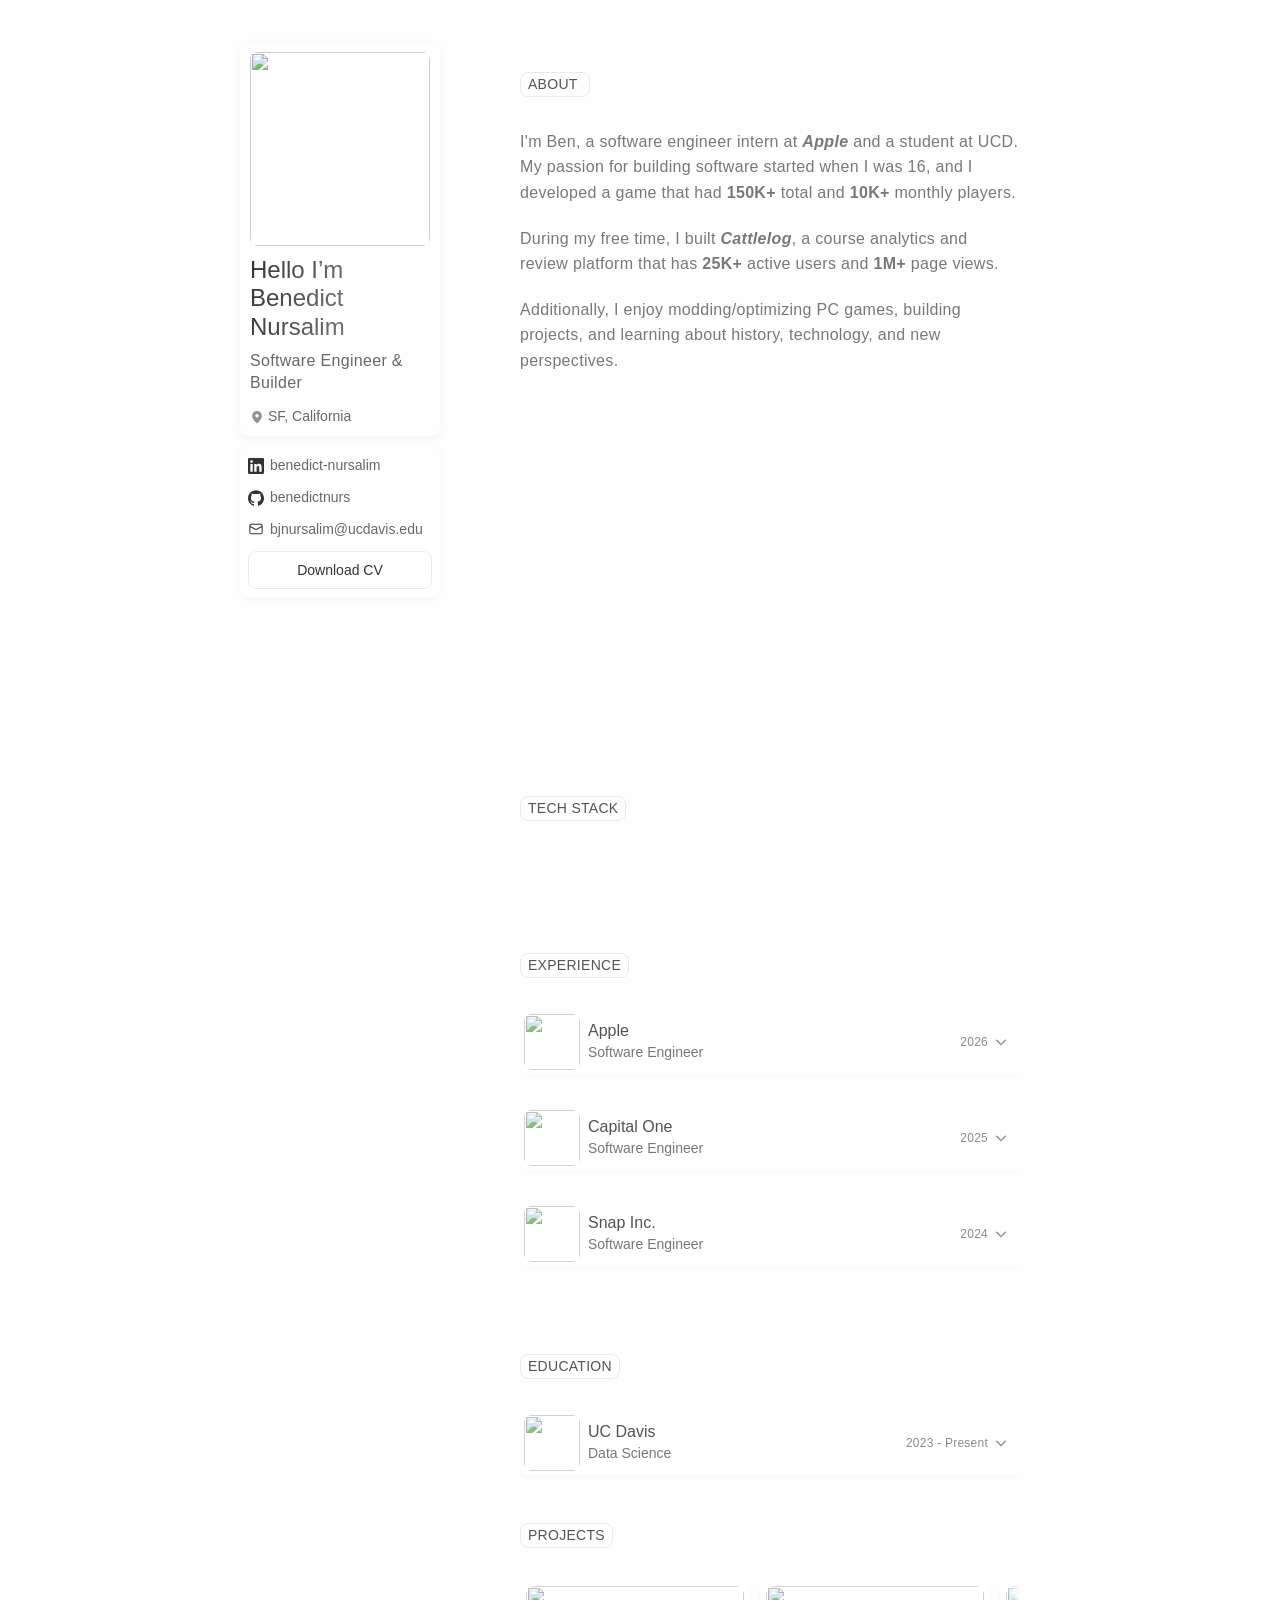
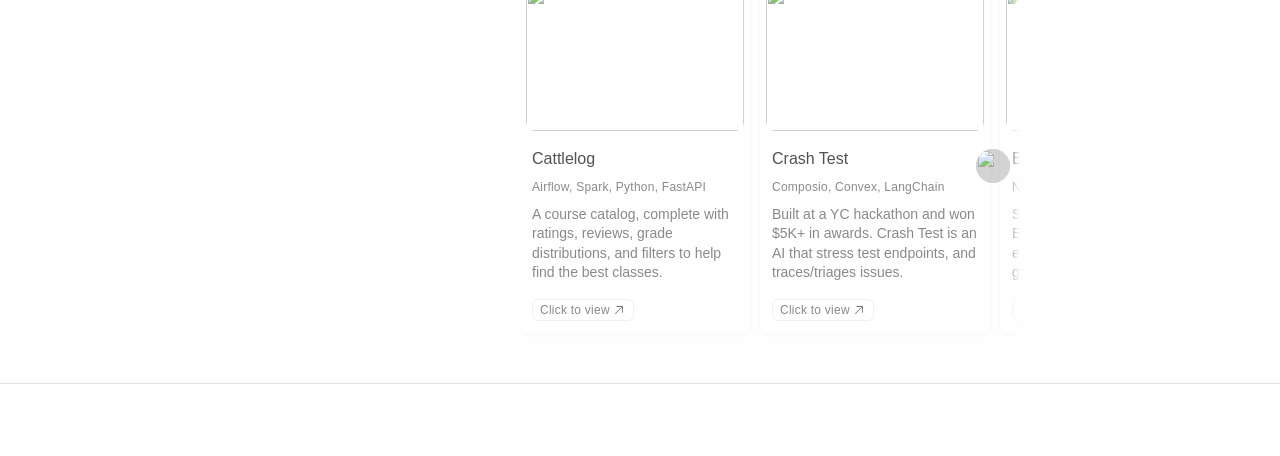
==== portfolio/index.html @ 9f328b48 "Update portfolio site" ====
<!doctype html>
<!-- Made in Framer · framer.com ✨ -->
<!-- Published Jan 7, 2026, 12:48 AM UTC -->
<html>
<head>
    <meta charset="utf-8">
    
    
    <script>try{if(localStorage.get("__framer_force_showing_editorbar_since")){const n=document.createElement("link");n.rel = "modulepreload";n.href="https://framer.com/edit/init.mjs";document.head.appendChild(n)}}catch(e){}</script>
    <!-- Start of headStart -->
    
    <!-- End of headStart -->
    <meta name="viewport" content="width=device-width">
    <meta name="generator" content="Framer c0f92f4">
    <title>Benedict Nursalim</title>
    <meta name="description" content="Benedict's SWE portfolio.">
    <meta name="framer-search-index" content="https://framerusercontent.com/sites/1vLRpEuSRN5pPEhlMEMpNd/searchIndex-gITymUUjinps.json">
    <meta name="framer-search-index-fallback" content="https://framerusercontent.com/sites/1vLRpEuSRN5pPEhlMEMpNd/searchIndex-4ZOLmv7aw8dZ.json">
    <link href="https://framerusercontent.com/images/yv5Ffd3AtaN61I0yE4Cd3Ryl0c.png" rel="icon" media="(prefers-color-scheme: light)">
    <link href="https://framerusercontent.com/images/yv5Ffd3AtaN61I0yE4Cd3Ryl0c.png" rel="icon" media="(prefers-color-scheme: dark)">
    <!-- Open Graph / Facebook -->
    <meta property="og:type" content="website">
    <meta property="og:title" content="Benedict Nursalim">
    <meta property="og:description" content="Benedict's SWE portfolio.">
    <!-- Twitter -->
    <meta name="twitter:card" content="summary_large_image">
    <meta name="twitter:title" content="Benedict Nursalim">
    <meta name="twitter:description" content="Benedict's SWE portfolio.">
    
    <style data-framer-font-css>@font-face { font-family: "Inter"; src: url("https://framerusercontent.com/assets/5vvr9Vy74if2I6bQbJvbw7SY1pQ.woff2"); font-display: swap; font-style: normal; font-weight: 400; unicode-range: U+0460-052F, U+1C80-1C88, U+20B4, U+2DE0-2DFF, U+A640-A69F, U+FE2E-FE2F }
@font-face { font-family: "Inter"; src: url("https://framerusercontent.com/assets/EOr0mi4hNtlgWNn9if640EZzXCo.woff2"); font-display: swap; font-style: normal; font-weight: 400; unicode-range: U+0301, U+0400-045F, U+0490-0491, U+04B0-04B1, U+2116 }
@font-face { font-family: "Inter"; src: url("https://framerusercontent.com/assets/Y9k9QrlZAqio88Klkmbd8VoMQc.woff2"); font-display: swap; font-style: normal; font-weight: 400; unicode-range: U+1F00-1FFF }
@font-face { font-family: "Inter"; src: url("https://framerusercontent.com/assets/OYrD2tBIBPvoJXiIHnLoOXnY9M.woff2"); font-display: swap; font-style: normal; font-weight: 400; unicode-range: U+0370-03FF }
@font-face { font-family: "Inter"; src: url("https://framerusercontent.com/assets/JeYwfuaPfZHQhEG8U5gtPDZ7WQ.woff2"); font-display: swap; font-style: normal; font-weight: 400; unicode-range: U+0100-024F, U+0259, U+1E00-1EFF, U+2020, U+20A0-20AB, U+20AD-20CF, U+2113, U+2C60-2C7F, U+A720-A7FF }
@font-face { font-family: "Inter"; src: url("https://framerusercontent.com/assets/GrgcKwrN6d3Uz8EwcLHZxwEfC4.woff2"); font-display: swap; font-style: normal; font-weight: 400; unicode-range: U+0000-00FF, U+0131, U+0152-0153, U+02BB-02BC, U+02C6, U+02DA, U+02DC, U+2000-206F, U+2070, U+2074-207E, U+2080-208E, U+20AC, U+2122, U+2191, U+2193, U+2212, U+2215, U+FEFF, U+FFFD }
@font-face { font-family: "Inter"; src: url("https://framerusercontent.com/assets/b6Y37FthZeALduNqHicBT6FutY.woff2"); font-display: swap; font-style: normal; font-weight: 400; unicode-range: U+0102-0103, U+0110-0111, U+0128-0129, U+0168-0169, U+01A0-01A1, U+01AF-01B0, U+1EA0-1EF9, U+20AB }
@font-face { font-family: "Inter"; src: url("https://framerusercontent.com/assets/DpPBYI0sL4fYLgAkX8KXOPVt7c.woff2"); font-display: swap; font-style: normal; font-weight: 700; unicode-range: U+0460-052F, U+1C80-1C88, U+20B4, U+2DE0-2DFF, U+A640-A69F, U+FE2E-FE2F }
@font-face { font-family: "Inter"; src: url("https://framerusercontent.com/assets/4RAEQdEOrcnDkhHiiCbJOw92Lk.woff2"); font-display: swap; font-style: normal; font-weight: 700; unicode-range: U+0301, U+0400-045F, U+0490-0491, U+04B0-04B1, U+2116 }
@font-face { font-family: "Inter"; src: url("https://framerusercontent.com/assets/1K3W8DizY3v4emK8Mb08YHxTbs.woff2"); font-display: swap; font-style: normal; font-weight: 700; unicode-range: U+1F00-1FFF }
@font-face { font-family: "Inter"; src: url("https://framerusercontent.com/assets/tUSCtfYVM1I1IchuyCwz9gDdQ.woff2"); font-display: swap; font-style: normal; font-weight: 700; unicode-range: U+0370-03FF }
@font-face { font-family: "Inter"; src: url("https://framerusercontent.com/assets/VgYFWiwsAC5OYxAycRXXvhze58.woff2"); font-display: swap; font-style: normal; font-weight: 700; unicode-range: U+0100-024F, U+0259, U+1E00-1EFF, U+2020, U+20A0-20AB, U+20AD-20CF, U+2113, U+2C60-2C7F, U+A720-A7FF }
@font-face { font-family: "Inter"; src: url("https://framerusercontent.com/assets/syRNPWzAMIrcJ3wIlPIP43KjQs.woff2"); font-display: swap; font-style: normal; font-weight: 700; unicode-range: U+0000-00FF, U+0131, U+0152-0153, U+02BB-02BC, U+02C6, U+02DA, U+02DC, U+2000-206F, U+2070, U+2074-207E, U+2080-208E, U+20AC, U+2122, U+2191, U+2193, U+2212, U+2215, U+FEFF, U+FFFD }
@font-face { font-family: "Inter"; src: url("https://framerusercontent.com/assets/GIryZETIX4IFypco5pYZONKhJIo.woff2"); font-display: swap; font-style: normal; font-weight: 700; unicode-range: U+0102-0103, U+0110-0111, U+0128-0129, U+0168-0169, U+01A0-01A1, U+01AF-01B0, U+1EA0-1EF9, U+20AB }
@font-face { font-family: "Inter"; src: url("https://framerusercontent.com/assets/H89BbHkbHDzlxZzxi8uPzTsp90.woff2"); font-display: swap; font-style: italic; font-weight: 700; unicode-range: U+0460-052F, U+1C80-1C88, U+20B4, U+2DE0-2DFF, U+A640-A69F, U+FE2E-FE2F }
@font-face { font-family: "Inter"; src: url("https://framerusercontent.com/assets/u6gJwDuwB143kpNK1T1MDKDWkMc.woff2"); font-display: swap; font-style: italic; font-weight: 700; unicode-range: U+0301, U+0400-045F, U+0490-0491, U+04B0-04B1, U+2116 }
@font-face { font-family: "Inter"; src: url("https://framerusercontent.com/assets/43sJ6MfOPh1LCJt46OvyDuSbA6o.woff2"); font-display: swap; font-style: italic; font-weight: 700; unicode-range: U+1F00-1FFF }
@font-face { font-family: "Inter"; src: url("https://framerusercontent.com/assets/wccHG0r4gBDAIRhfHiOlq6oEkqw.woff2"); font-display: swap; font-style: italic; font-weight: 700; unicode-range: U+0370-03FF }
@font-face { font-family: "Inter"; src: url("https://framerusercontent.com/assets/WZ367JPwf9bRW6LdTHN8rXgSjw.woff2"); font-display: swap; font-style: italic; font-weight: 700; unicode-range: U+0100-024F, U+0259, U+1E00-1EFF, U+2020, U+20A0-20AB, U+20AD-20CF, U+2113, U+2C60-2C7F, U+A720-A7FF }
@font-face { font-family: "Inter"; src: url("https://framerusercontent.com/assets/ia3uin3hQWqDrVloC1zEtYHWw.woff2"); font-display: swap; font-style: italic; font-weight: 700; unicode-range: U+0000-00FF, U+0131, U+0152-0153, U+02BB-02BC, U+02C6, U+02DA, U+02DC, U+2000-206F, U+2070, U+2074-207E, U+2080-208E, U+20AC, U+2122, U+2191, U+2193, U+2212, U+2215, U+FEFF, U+FFFD }
@font-face { font-family: "Inter"; src: url("https://framerusercontent.com/assets/2A4Xx7CngadFGlVV4xrO06OBHY.woff2"); font-display: swap; font-style: italic; font-weight: 700; unicode-range: U+0102-0103, U+0110-0111, U+0128-0129, U+0168-0169, U+01A0-01A1, U+01AF-01B0, U+1EA0-1EF9, U+20AB }
@font-face { font-family: "Inter"; src: url("https://framerusercontent.com/assets/CfMzU8w2e7tHgF4T4rATMPuWosA.woff2"); font-display: swap; font-style: italic; font-weight: 400; unicode-range: U+0460-052F, U+1C80-1C88, U+20B4, U+2DE0-2DFF, U+A640-A69F, U+FE2E-FE2F }
@font-face { font-family: "Inter"; src: url("https://framerusercontent.com/assets/867QObYax8ANsfX4TGEVU9YiCM.woff2"); font-display: swap; font-style: italic; font-weight: 400; unicode-range: U+0301, U+0400-045F, U+0490-0491, U+04B0-04B1, U+2116 }
@font-face { font-family: "Inter"; src: url("https://framerusercontent.com/assets/Oyn2ZbENFdnW7mt2Lzjk1h9Zb9k.woff2"); font-display: swap; font-style: italic; font-weight: 400; unicode-range: U+1F00-1FFF }
@font-face { font-family: "Inter"; src: url("https://framerusercontent.com/assets/cdAe8hgZ1cMyLu9g005pAW3xMo.woff2"); font-display: swap; font-style: italic; font-weight: 400; unicode-range: U+0370-03FF }
@font-face { font-family: "Inter"; src: url("https://framerusercontent.com/assets/DOfvtmE1UplCq161m6Hj8CSQYg.woff2"); font-display: swap; font-style: italic; font-weight: 400; unicode-range: U+0100-024F, U+0259, U+1E00-1EFF, U+2020, U+20A0-20AB, U+20AD-20CF, U+2113, U+2C60-2C7F, U+A720-A7FF }
@font-face { font-family: "Inter"; src: url("https://framerusercontent.com/assets/pKRFNWFoZl77qYCAIp84lN1h944.woff2"); font-display: swap; font-style: italic; font-weight: 400; unicode-range: U+0000-00FF, U+0131, U+0152-0153, U+02BB-02BC, U+02C6, U+02DA, U+02DC, U+2000-206F, U+2070, U+2074-207E, U+2080-208E, U+20AC, U+2122, U+2191, U+2193, U+2212, U+2215, U+FEFF, U+FFFD }
@font-face { font-family: "Inter"; src: url("https://framerusercontent.com/assets/tKtBcDnBMevsEEJKdNGhhkLzYo.woff2"); font-display: swap; font-style: italic; font-weight: 400; unicode-range: U+0102-0103, U+0110-0111, U+0128-0129, U+0168-0169, U+01A0-01A1, U+01AF-01B0, U+1EA0-1EF9, U+20AB }
@font-face { font-family: "Inter Display"; src: url("https://framerusercontent.com/assets/2uIBiALfCHVpWbHqRMZutfT7giU.woff2"); font-display: swap; font-style: normal; font-weight: 400; unicode-range: U+0460-052F, U+1C80-1C88, U+20B4, U+2DE0-2DFF, U+A640-A69F, U+FE2E-FE2F }
@font-face { font-family: "Inter Display"; src: url("https://framerusercontent.com/assets/Zwfz6xbVe5pmcWRJRgBDHnMkOkI.woff2"); font-display: swap; font-style: normal; font-weight: 400; unicode-range: U+0301, U+0400-045F, U+0490-0491, U+04B0-04B1, U+2116 }
@font-face { font-family: "Inter Display"; src: url("https://framerusercontent.com/assets/U9LaDDmbRhzX3sB8g8glTy5feTE.woff2"); font-display: swap; font-style: normal; font-weight: 400; unicode-range: U+1F00-1FFF }
@font-face { font-family: "Inter Display"; src: url("https://framerusercontent.com/assets/tVew2LzXJ1t7QfxP1gdTIdj2o0g.woff2"); font-display: swap; font-style: normal; font-weight: 400; unicode-range: U+0370-03FF }
@font-face { font-family: "Inter Display"; src: url("https://framerusercontent.com/assets/DF7bjCRmStYPqSb945lAlMfCCVQ.woff2"); font-display: swap; font-style: normal; font-weight: 400; unicode-range: U+0100-024F, U+0259, U+1E00-1EFF, U+2020, U+20A0-20AB, U+20AD-20CF, U+2113, U+2C60-2C7F, U+A720-A7FF }
@font-face { font-family: "Inter Display"; src: url("https://framerusercontent.com/assets/bHYNJqzTyl2lqvmMiRRS6Y16Es.woff2"); font-display: swap; font-style: normal; font-weight: 400; unicode-range: U+0000-00FF, U+0131, U+0152-0153, U+02BB-02BC, U+02C6, U+02DA, U+02DC, U+2000-206F, U+2070, U+2074-207E, U+2080-208E, U+20AC, U+2122, U+2191, U+2193, U+2212, U+2215, U+FEFF, U+FFFD }
@font-face { font-family: "Inter Display"; src: url("https://framerusercontent.com/assets/vebZUMjGyKkYsfcY73iwWTzLNag.woff2"); font-display: swap; font-style: normal; font-weight: 400; unicode-range: U+0102-0103, U+0110-0111, U+0128-0129, U+0168-0169, U+01A0-01A1, U+01AF-01B0, U+1EA0-1EF9, U+20AB }
@font-face { font-family: "Inter"; src: url("https://framerusercontent.com/assets/vQyevYAyHtARFwPqUzQGpnDs.woff2"); font-display: swap; font-style: normal; font-weight: 400; unicode-range: U+0000-00FF, U+0131, U+0152-0153, U+02BB-02BC, U+02C6, U+02DA, U+02DC, U+2000-206F, U+2074, U+20AC, U+2122, U+2191, U+2193, U+2212, U+2215, U+FEFF, U+FFFD }
@font-face { font-family: "Inter Display"; src: url("https://framerusercontent.com/assets/ePuN3mCjzajIHnyCdvKBFiZkyY0.woff2"); font-display: swap; font-style: normal; font-weight: 500; unicode-range: U+0460-052F, U+1C80-1C88, U+20B4, U+2DE0-2DFF, U+A640-A69F, U+FE2E-FE2F }
@font-face { font-family: "Inter Display"; src: url("https://framerusercontent.com/assets/V3j1L0o5vPFKe26Sw4HcpXCfHo.woff2"); font-display: swap; font-style: normal; font-weight: 500; unicode-range: U+0301, U+0400-045F, U+0490-0491, U+04B0-04B1, U+2116 }
@font-face { font-family: "Inter Display"; src: url("https://framerusercontent.com/assets/F3kdpd2N0cToWV5huaZjjgM.woff2"); font-display: swap; font-style: normal; font-weight: 500; unicode-range: U+1F00-1FFF }
@font-face { font-family: "Inter Display"; src: url("https://framerusercontent.com/assets/0iDmxkizU9goZoclqIqsV5rvETU.woff2"); font-display: swap; font-style: normal; font-weight: 500; unicode-range: U+0370-03FF }
@font-face { font-family: "Inter Display"; src: url("https://framerusercontent.com/assets/r0mv3NegmA0akcQsNFotG32Las.woff2"); font-display: swap; font-style: normal; font-weight: 500; unicode-range: U+0100-024F, U+0259, U+1E00-1EFF, U+2020, U+20A0-20AB, U+20AD-20CF, U+2113, U+2C60-2C7F, U+A720-A7FF }
@font-face { font-family: "Inter Display"; src: url("https://framerusercontent.com/assets/8yoV9pUxquX7VD7ZXlNYKQmkmk.woff2"); font-display: swap; font-style: normal; font-weight: 500; unicode-range: U+0000-00FF, U+0131, U+0152-0153, U+02BB-02BC, U+02C6, U+02DA, U+02DC, U+2000-206F, U+2074, U+20AC, U+2122, U+2191, U+2193, U+2212, U+2215, U+FEFF, U+FFFD }
@font-face { font-family: "Inter Display"; src: url("https://framerusercontent.com/assets/Ii21jnSJkulBKsHHXKlapi7fv9w.woff2"); font-display: swap; font-style: normal; font-weight: 500; unicode-range: U+0102-0103, U+0110-0111, U+0128-0129, U+0168-0169, U+01A0-01A1, U+01AF-01B0, U+1EA0-1EF9, U+20AB }
@font-face { font-family: "Inter Display"; src: url("https://framerusercontent.com/assets/gazZKZuUEtvr9ULhdA4SprP0AZ0.woff2"); font-display: swap; font-style: normal; font-weight: 600; unicode-range: U+0460-052F, U+1C80-1C88, U+20B4, U+2DE0-2DFF, U+A640-A69F, U+FE2E-FE2F }
@font-face { font-family: "Inter Display"; src: url("https://framerusercontent.com/assets/pe8RoujoPxuTZhqoNzYqHX2MXA.woff2"); font-display: swap; font-style: normal; font-weight: 600; unicode-range: U+0301, U+0400-045F, U+0490-0491, U+04B0-04B1, U+2116 }
@font-face { font-family: "Inter Display"; src: url("https://framerusercontent.com/assets/teGhWnhH3bCqefKGsIsqFy3hK8.woff2"); font-display: swap; font-style: normal; font-weight: 600; unicode-range: U+1F00-1FFF }
@font-face { font-family: "Inter Display"; src: url("https://framerusercontent.com/assets/qQHxgTnEk6Czu1yW4xS82HQWFOk.woff2"); font-display: swap; font-style: normal; font-weight: 600; unicode-range: U+0370-03FF }
@font-face { font-family: "Inter Display"; src: url("https://framerusercontent.com/assets/MJ3N6lfN4iP5Um8rJGqLYl03tE.woff2"); font-display: swap; font-style: normal; font-weight: 600; unicode-range: U+0100-024F, U+0259, U+1E00-1EFF, U+2020, U+20A0-20AB, U+20AD-20CF, U+2113, U+2C60-2C7F, U+A720-A7FF }
@font-face { font-family: "Inter Display"; src: url("https://framerusercontent.com/assets/dHHUz45rhM2KCQpj9zttNVlibk.woff2"); font-display: swap; font-style: normal; font-weight: 600; unicode-range: U+0000-00FF, U+0131, U+0152-0153, U+02BB-02BC, U+02C6, U+02DA, U+02DC, U+2000-206F, U+2074, U+20AC, U+2122, U+2191, U+2193, U+2212, U+2215, U+FEFF, U+FFFD }
@font-face { font-family: "Inter Display"; src: url("https://framerusercontent.com/assets/0SEEmmWc3vovhaai4RlRQSWRrz0.woff2"); font-display: swap; font-style: normal; font-weight: 600; unicode-range: U+0102-0103, U+0110-0111, U+0128-0129, U+0168-0169, U+01A0-01A1, U+01AF-01B0, U+1EA0-1EF9, U+20AB }
@font-face { font-family: "Inter Display"; src: url("https://framerusercontent.com/assets/I11LrmuBDQZweplJ62KkVsklU5Y.woff2"); font-display: swap; font-style: normal; font-weight: 700; unicode-range: U+0460-052F, U+1C80-1C88, U+20B4, U+2DE0-2DFF, U+A640-A69F, U+FE2E-FE2F }
@font-face { font-family: "Inter Display"; src: url("https://framerusercontent.com/assets/UjFZPDy3qGuDktQM4q9CxhKfIa8.woff2"); font-display: swap; font-style: normal; font-weight: 700; unicode-range: U+0301, U+0400-045F, U+0490-0491, U+04B0-04B1, U+2116 }
@font-face { font-family: "Inter Display"; src: url("https://framerusercontent.com/assets/8exwVHJy2DhJ4N5prYlVMrEKmQ.woff2"); font-display: swap; font-style: normal; font-weight: 700; unicode-range: U+1F00-1FFF }
@font-face { font-family: "Inter Display"; src: url("https://framerusercontent.com/assets/UTeedEK21hO5jDxEUldzdScUqpg.woff2"); font-display: swap; font-style: normal; font-weight: 700; unicode-range: U+0370-03FF }
@font-face { font-family: "Inter Display"; src: url("https://framerusercontent.com/assets/Ig8B8nzy11hzIWEIYnkg91sofjo.woff2"); font-display: swap; font-style: normal; font-weight: 700; unicode-range: U+0100-024F, U+0259, U+1E00-1EFF, U+2020, U+20A0-20AB, U+20AD-20CF, U+2113, U+2C60-2C7F, U+A720-A7FF }
@font-face { font-family: "Inter Display"; src: url("https://framerusercontent.com/assets/n9CXKI3tsmCPeC6MCT9NziShSuQ.woff2"); font-display: swap; font-style: normal; font-weight: 700; unicode-range: U+0000-00FF, U+0131, U+0152-0153, U+02BB-02BC, U+02C6, U+02DA, U+02DC, U+2000-206F, U+2074, U+20AC, U+2122, U+2191, U+2193, U+2212, U+2215, U+FEFF, U+FFFD }
@font-face { font-family: "Inter Display"; src: url("https://framerusercontent.com/assets/qctQFoJqJ9aIbRSIp0AhCQpFxn8.woff2"); font-display: swap; font-style: normal; font-weight: 700; unicode-range: U+0102-0103, U+0110-0111, U+0128-0129, U+0168-0169, U+01A0-01A1, U+01AF-01B0, U+1EA0-1EF9, U+20AB }
@font-face { font-family: "Inter Display"; src: url("https://framerusercontent.com/assets/fXvVh2JeZlehNcEhKHpHH0frSl0.woff2"); font-display: swap; font-style: italic; font-weight: 700; unicode-range: U+0460-052F, U+1C80-1C88, U+20B4, U+2DE0-2DFF, U+A640-A69F, U+FE2E-FE2F }
@font-face { font-family: "Inter Display"; src: url("https://framerusercontent.com/assets/7pScaNeb6M7n2HF2jKemDqzCIr4.woff2"); font-display: swap; font-style: italic; font-weight: 700; unicode-range: U+0301, U+0400-045F, U+0490-0491, U+04B0-04B1, U+2116 }
@font-face { font-family: "Inter Display"; src: url("https://framerusercontent.com/assets/qS4UjQYyATcVV9rODk0Zx9KhkY8.woff2"); font-display: swap; font-style: italic; font-weight: 700; unicode-range: U+1F00-1FFF }
@font-face { font-family: "Inter Display"; src: url("https://framerusercontent.com/assets/VfD2n20yM7v0hrUEBHEyafsmMBY.woff2"); font-display: swap; font-style: italic; font-weight: 700; unicode-range: U+0370-03FF }
@font-face { font-family: "Inter Display"; src: url("https://framerusercontent.com/assets/4oIO9fB59bn3cKFWz7piCj28z9s.woff2"); font-display: swap; font-style: italic; font-weight: 700; unicode-range: U+0100-024F, U+0259, U+1E00-1EFF, U+2020, U+20A0-20AB, U+20AD-20CF, U+2113, U+2C60-2C7F, U+A720-A7FF }
@font-face { font-family: "Inter Display"; src: url("https://framerusercontent.com/assets/TBccIZR9kIpkRce5i9ATfPp7a4.woff2"); font-display: swap; font-style: italic; font-weight: 700; unicode-range: U+0000-00FF, U+0131, U+0152-0153, U+02BB-02BC, U+02C6, U+02DA, U+02DC, U+2000-206F, U+2074, U+20AC, U+2122, U+2191, U+2193, U+2212, U+2215, U+FEFF, U+FFFD }
@font-face { font-family: "Inter Display"; src: url("https://framerusercontent.com/assets/F5Lmfd3fCAu7TwiYbI4DLWw4ks.woff2"); font-display: swap; font-style: italic; font-weight: 700; unicode-range: U+0102-0103, U+0110-0111, U+0128-0129, U+0168-0169, U+01A0-01A1, U+01AF-01B0, U+1EA0-1EF9, U+20AB }
@font-face { font-family: "Inter Display"; src: url("https://framerusercontent.com/assets/KKQXBq6BF0xEmVbrTnWxh3Yw.woff2"); font-display: swap; font-style: italic; font-weight: 600; unicode-range: U+0460-052F, U+1C80-1C88, U+20B4, U+2DE0-2DFF, U+A640-A69F, U+FE2E-FE2F }
@font-face { font-family: "Inter Display"; src: url("https://framerusercontent.com/assets/ugFYeIKZEJXDxI6Kh0YQUX6EK9I.woff2"); font-display: swap; font-style: italic; font-weight: 600; unicode-range: U+0301, U+0400-045F, U+0490-0491, U+04B0-04B1, U+2116 }
@font-face { font-family: "Inter Display"; src: url("https://framerusercontent.com/assets/DgDysCLt0HkIpWMu2uN5tivgQ.woff2"); font-display: swap; font-style: italic; font-weight: 600; unicode-range: U+1F00-1FFF }
@font-face { font-family: "Inter Display"; src: url("https://framerusercontent.com/assets/2yEyxokC6poTg3Uc5E2ogfVi6WE.woff2"); font-display: swap; font-style: italic; font-weight: 600; unicode-range: U+0370-03FF }
@font-face { font-family: "Inter Display"; src: url("https://framerusercontent.com/assets/wmHLUqO4QxLaADUScavxvknnBQ.woff2"); font-display: swap; font-style: italic; font-weight: 600; unicode-range: U+0100-024F, U+0259, U+1E00-1EFF, U+2020, U+20A0-20AB, U+20AD-20CF, U+2113, U+2C60-2C7F, U+A720-A7FF }
@font-face { font-family: "Inter Display"; src: url("https://framerusercontent.com/assets/08bCJfmvizuFi36VeazboYh54CQ.woff2"); font-display: swap; font-style: italic; font-weight: 600; unicode-range: U+0000-00FF, U+0131, U+0152-0153, U+02BB-02BC, U+02C6, U+02DA, U+02DC, U+2000-206F, U+2074, U+20AC, U+2122, U+2191, U+2193, U+2212, U+2215, U+FEFF, U+FFFD }
@font-face { font-family: "Inter Display"; src: url("https://framerusercontent.com/assets/DuYGXsyDXsSnxlZ8qzmcA4x3JiI.woff2"); font-display: swap; font-style: italic; font-weight: 600; unicode-range: U+0102-0103, U+0110-0111, U+0128-0129, U+0168-0169, U+01A0-01A1, U+01AF-01B0, U+1EA0-1EF9, U+20AB }
@font-face { font-family: "Inter Display"; src: url("https://framerusercontent.com/assets/nCpxWS6DaPlPe0lHzStXAPCo3lw.woff2"); font-display: swap; font-style: normal; font-weight: 400; unicode-range: U+0000-00FF, U+0131, U+0152-0153, U+02BB-02BC, U+02C6, U+02DA, U+02DC, U+2000-206F, U+2074, U+20AC, U+2122, U+2191, U+2193, U+2212, U+2215, U+FEFF, U+FFFD }
@font-face { font-family: "Inter Display"; src: url("https://framerusercontent.com/assets/THWAFHoAcmqLMy81E8hCSdziVKA.woff2"); font-display: swap; font-style: italic; font-weight: 400; unicode-range: U+0460-052F, U+1C80-1C88, U+20B4, U+2DE0-2DFF, U+A640-A69F, U+FE2E-FE2F }
@font-face { font-family: "Inter Display"; src: url("https://framerusercontent.com/assets/sQxGYWDlRkDr0eOKqiNRl6g5rs.woff2"); font-display: swap; font-style: italic; font-weight: 400; unicode-range: U+0301, U+0400-045F, U+0490-0491, U+04B0-04B1, U+2116 }
@font-face { font-family: "Inter Display"; src: url("https://framerusercontent.com/assets/NNTAT1XAm8ZRkr824inYPkjNeL4.woff2"); font-display: swap; font-style: italic; font-weight: 400; unicode-range: U+1F00-1FFF }
@font-face { font-family: "Inter Display"; src: url("https://framerusercontent.com/assets/P2qr9PAWBt905929rHfxmneMUG0.woff2"); font-display: swap; font-style: italic; font-weight: 400; unicode-range: U+0370-03FF }
@font-face { font-family: "Inter Display"; src: url("https://framerusercontent.com/assets/2BmSa4TZZvFKAZg2DydxTbvKlTU.woff2"); font-display: swap; font-style: italic; font-weight: 400; unicode-range: U+0100-024F, U+0259, U+1E00-1EFF, U+2020, U+20A0-20AB, U+20AD-20CF, U+2113, U+2C60-2C7F, U+A720-A7FF }
@font-face { font-family: "Inter Display"; src: url("https://framerusercontent.com/assets/djqIk3Er2JcAcz7Rup88BdINEw.woff2"); font-display: swap; font-style: italic; font-weight: 400; unicode-range: U+0000-00FF, U+0131, U+0152-0153, U+02BB-02BC, U+02C6, U+02DA, U+02DC, U+2000-206F, U+2074, U+20AC, U+2122, U+2191, U+2193, U+2212, U+2215, U+FEFF, U+FFFD }
@font-face { font-family: "Inter Display"; src: url("https://framerusercontent.com/assets/KMFW46iYsEZaUBwXbwPc9nQm71o.woff2"); font-display: swap; font-style: italic; font-weight: 400; unicode-range: U+0102-0103, U+0110-0111, U+0128-0129, U+0168-0169, U+01A0-01A1, U+01AF-01B0, U+1EA0-1EF9, U+20AB }
@font-face { font-family: "General Sans"; src: url("https://framerusercontent.com/third-party-assets/fontshare/wf/3RZHWSNONLLWJK3RLPEKUZOMM56GO4LJ/BPDRY7AHVI3MCDXXVXTQQ76H3UXA63S3/SB2OEB6IKZPRR6JT4GFJ2TFT6HBB6AZN.woff2"); font-display: swap; font-style: normal; font-weight: 500 }
@font-face { font-family: "General Sans"; src: url("https://framerusercontent.com/third-party-assets/fontshare/wf/ST6AL2GVQRSWVDOXZNSHY2SMWYYSVFEK/WJ26NN5JS6IPLBXEKX7WHB7HACXDTAKH/H7W54QQR2V6KL5KMDA2PD2KSQRCZHPRE.woff2"); font-display: swap; font-style: italic; font-weight: 500 }
@font-face { font-family: "General Sans"; src: url("https://framerusercontent.com/third-party-assets/fontshare/wf/KWXO5X3YW4X7OLUMPO4X24HQJGJU7E2Q/VOWUQZS3YLP66ZHPTXAFSH6YACY4WJHT/NIQ54PVBBIWVK3PFSOIOUJSXIJ5WTNDP.woff2"); font-display: swap; font-style: normal; font-weight: 700 }
@font-face { font-family: "General Sans"; src: url("https://framerusercontent.com/third-party-assets/fontshare/wf/IZAMKIKJNFHYAA4XTXOGUSQUJWNXQHPE/2S5HU7TKNAV6MHTRNU2NPZD7U4OT6VKE/HCZ5OQRTYQOAVSHRS6UOFWUZ5CGI6JRO.woff2"); font-display: swap; font-style: italic; font-weight: 700 }
@font-face { font-family: "Be Vietnam Pro"; src: url("https://framerusercontent.com/third-party-assets/fontshare/wf/VZXRYUQGJWOEW3WBHI2ZRU7QWD66UURZ/KPLUZ2LM37KI6366QBECNGUXYQRCQT5Y/YDWF2IPIKXPINAVFZDUWBJ7A2JGQE6MX.woff2"); font-display: swap; font-style: normal; font-weight: 500 }
@font-face { font-family: "Be Vietnam Pro"; src: url("https://framerusercontent.com/third-party-assets/fontshare/wf/QMIUKUCANYOW3DZTE34ZMVXC7KRYZNCO/X3SZZ4Z5SZNM5K75FPPASQ2YRIJMIPUD/G2K4CBVGEH7VFVIC3T6GBHAWO2E2W7YQ.woff2"); font-display: swap; font-style: normal; font-weight: 400 }
@font-face { font-family: "Inter Placeholder"; src: local("Arial"); ascent-override: 89.79%; descent-override: 22.36%; line-gap-override: 0.00%; size-adjust: 107.89% }
@font-face { font-family: "Inter Display Placeholder"; src: local("Arial"); ascent-override: 98.56%; descent-override: 24.54%; line-gap-override: 0.00%; size-adjust: 98.29% }
@font-face { font-family: "General Sans Placeholder"; src: local("Arial"); ascent-override: 99.89%; descent-override: 23.74%; line-gap-override: 9.89%; size-adjust: 101.11% }
@font-face { font-family: "Be Vietnam Pro Placeholder"; src: local("Arial"); ascent-override: 90.08%; descent-override: 23.87%; line-gap-override: 0.00%; size-adjust: 111.01% }</style>
    
    <meta name="robots" content="max-image-preview:large"><link rel="canonical" href="index.html"><meta property="og:url" content="https://kind-action-155196.framer.app/"><style data-framer-breakpoint-css>@media(min-width: 1200px){.hidden-1rtt3a8{display:none!important}}@media(min-width: 810px) and (max-width: 1199.98px){.hidden-17vk6bv{display:none!important}}@media(max-width: 809.98px){.hidden-17v9a3d{display:none!important}}</style><style data-framer-css-ssr-minified data-framer-components="framer-lib-cursors-host framer-dxPdV PropertyOverrides framer-S4K9g framer-lib-combinedCSSRules framer-SdZ6Y framer-IjjuG framer-2pBmG framer-PpEY3 framer-3PRdi framer-AVGgA framer-mte5f framer-sLhkY">html,body,#main{box-sizing:border-box;margin:0;padding:0}:root{-webkit-font-smoothing:antialiased;-moz-osx-font-smoothing:grayscale}*{box-sizing:border-box;-webkit-font-smoothing:inherit}h1,h2,h3,h4,h5,h6,p,figure{margin:0}body,input,textarea,select,button{font-family:sans-serif;font-size:12px}body{--token-00f99384-2d4b-41d1-8b4c-32570e082e1e:#f6f6f6;--token-ed40e82c-a79f-49db-9ac3-9a9798edbe56:#000;--token-6aa8a132-e900-471c-8f5b-114f449a82b7:#fefefe;--token-2d45679e-d402-48a2-972a-fa3db62f47e2:#000000d6;--token-3b16ca33-2f13-4597-b3fd-ee602c6e2b5e:#000000a3;--token-3662c94c-d899-4904-9933-c3e0450ae03c:#fafafa;--token-fc3f02ef-e37d-4911-8d91-5374484ac168:#000}@media (prefers-color-scheme:dark){body{--token-fc3f02ef-e37d-4911-8d91-5374484ac168:#0d0d0d}}@supports (z-index:calc(infinity)){#__framer-badge-container{--infinity:infinity}}#__framer-badge-container{pointer-events:none;width:100%;z-index:calc(var(--infinity,2147480000));justify-content:flex-end;padding:20px;display:flex;position:fixed;bottom:0}@supports (background:-webkit-named-image(i)) and (not (grid-template-rows:subgrid)){body{--framer-will-change-override:transform}}@supports (background:-webkit-named-image(i)) and (not (position-area:top right)){body{--framer-will-change-filter-override:filter}}[data-framer-component-type=Text] div div span,[data-framer-component-type=Text] a div span,[data-framer-component-type=Text] span span span,[data-framer-component-type=Text] p span span,[data-framer-component-type=Text] h1 span span,[data-framer-component-type=Text] h2 span span,[data-framer-component-type=Text] h3 span span,[data-framer-component-type=Text] h4 span span,[data-framer-component-type=Text] h5 span span,[data-framer-component-type=Text] h6 span span,[data-framer-component-type=Text] a{font-family:var(--font-family);font-style:var(--font-style);font-weight:min(calc(var(--framer-font-weight-increase,0) + var(--font-weight,400)),900);color:var(--text-color);letter-spacing:var(--letter-spacing);font-size:var(--font-size);text-transform:var(--text-transform);--text-decoration:var(--framer-text-decoration-style,solid)var(--framer-text-decoration,none)var(--framer-text-decoration-color,currentcolor)var(--framer-text-decoration-thickness,auto);--text-decoration-skip-ink:var(--framer-text-decoration-skip-ink);--text-underline-offset:var(--framer-text-decoration-offset);line-height:var(--line-height);--font-family:var(--framer-font-family);--font-style:var(--framer-font-style);--font-weight:var(--framer-font-weight);--text-color:var(--framer-text-color);--letter-spacing:var(--framer-letter-spacing);--font-size:var(--framer-font-size);--text-transform:var(--framer-text-transform);--line-height:var(--framer-line-height)}@supports not (color:color(display-p3 1 1 1)){p.framer-text,div.framer-text,h1.framer-text,h2.framer-text,h3.framer-text,h4.framer-text,h5.framer-text,h6.framer-text,li.framer-text,ol.framer-text,ul.framer-text,span.framer-text:not([data-text-fill]){color:var(--framer-blockquote-text-color-rgb,var(--framer-blockquote-text-color,var(--framer-text-color-rgb,var(--framer-text-color,#000))));-webkit-text-stroke-color:var(--framer-text-stroke-color-rgb,var(--framer-text-stroke-color,initial))}mark.framer-text{background-color:var(--framer-blockquote-text-background-color-rgb,var(--framer-blockquote-text-background-color,var(--framer-text-background-color-rgb,var(--framer-text-background-color,initial))))}}@supports not (color:color(display-p3 1 1 1)){code.framer-text,code.framer-text span.framer-text:not([data-text-fill]){color:var(--framer-blockquote-text-color-rgb,var(--framer-blockquote-text-color,var(--framer-code-text-color-rgb,var(--framer-code-text-color,var(--framer-text-color-rgb,var(--framer-text-color,#000))))))}}@supports not (color:color(display-p3 1 1 1)){a.framer-text,span.framer-text[data-nested-link]{color:var(--framer-blockquote-text-color-rgb,var(--framer-blockquote-text-color,var(--framer-link-text-color-rgb,var(--framer-link-text-color,var(--framer-text-color-rgb,var(--framer-text-color,#000))))));background-color:var(--framer-link-text-background-color-rgb,var(--framer-link-text-background-color,initial));-webkit-text-decoration-color:var(--framer-link-text-decoration-color-rgb,var(--framer-link-text-decoration-color,var(--framer-text-decoration-color-rgb,var(--framer-text-decoration-color,currentcolor))));text-decoration-color:var(--framer-link-text-decoration-color-rgb,var(--framer-link-text-decoration-color,var(--framer-text-decoration-color-rgb,var(--framer-text-decoration-color,currentcolor))))}}@supports not (color:color(display-p3 1 1 1)){code.framer-text a.framer-text,code.framer-text a.framer-text span.framer-text:not([data-text-fill]),code.framer-text span.framer-text[data-nested-link],code.framer-text span.framer-text[data-nested-link] span.framer-text:not([data-text-fill]){color:var(--framer-blockquote-text-color-rgb,var(--framer-blockquote-text-color,var(--framer-link-text-color-rgb,var(--framer-link-text-color,var(--framer-code-text-color-rgb,var(--framer-code-text-color,var(--framer-text-color-rgb,var(--framer-text-color,#000))))))))}}@supports not (color:color(display-p3 1 1 1)){a.framer-text:hover,span.framer-text[data-nested-link]:hover{color:var(--framer-link-hover-text-color-rgb,var(--framer-link-hover-text-color,var(--framer-blockquote-text-color-rgb,var(--framer-blockquote-text-color,var(--framer-link-text-color-rgb,var(--framer-link-text-color,var(--framer-text-color-rgb,var(--framer-text-color,#000))))))));background-color:var(--framer-link-hover-text-background-color-rgb,var(--framer-link-hover-text-background-color,var(--framer-link-text-background-color-rgb,var(--framer-link-text-background-color,var(--framer-text-background-color-rgb,var(--framer-text-background-color,initial))))));-webkit-text-decoration-color:var(--framer-link-hover-text-decoration-color-rgb,var(--framer-link-hover-text-decoration-color,var(--framer-link-text-decoration-color-rgb,var(--framer-link-text-decoration-color,var(--framer-text-decoration-color-rgb,var(--framer-text-decoration-color,currentcolor))))));text-decoration-color:var(--framer-link-hover-text-decoration-color-rgb,var(--framer-link-hover-text-decoration-color,var(--framer-link-text-decoration-color-rgb,var(--framer-link-text-decoration-color,var(--framer-text-decoration-color-rgb,var(--framer-text-decoration-color,currentcolor))))))}}@supports not (color:color(display-p3 1 1 1)){code.framer-text a.framer-text:hover,code.framer-text span.framer-text[data-nested-link]:hover{color:var(--framer-link-hover-text-color-rgb,var(--framer-link-hover-text-color,var(--framer-blockquote-text-color-rgb,var(--framer-blockquote-text-color,var(--framer-link-text-color-rgb,var(--framer-link-text-color,var(--framer-code-text-color-rgb,var(--framer-code-text-color,var(--framer-text-color-rgb,var(--framer-text-color,#000))))))))))}}@supports not (color:color(display-p3 1 1 1)){a.framer-text[data-framer-page-link-current],span.framer-text[data-framer-page-link-current]{color:var(--framer-link-current-text-color-rgb,var(--framer-link-current-text-color,var(--framer-link-text-color-rgb,var(--framer-link-text-color,var(--framer-text-color-rgb,var(--framer-text-color,#000))))));background-color:var(--framer-link-current-text-background-color-rgb,var(--framer-link-current-text-background-color,var(--framer-link-text-background-color-rgb,var(--framer-link-text-background-color,var(--framer-text-background-color-rgb,var(--framer-text-background-color,initial))))));-webkit-text-decoration-color:var(--framer-link-current-text-decoration-color-rgb,var(--framer-link-current-text-decoration-color,var(--framer-link-text-decoration-color-rgb,var(--framer-link-text-decoration-color,var(--framer-text-decoration-color-rgb,var(--framer-text-decoration-color,currentcolor))))));text-decoration-color:var(--framer-link-current-text-decoration-color-rgb,var(--framer-link-current-text-decoration-color,var(--framer-link-text-decoration-color-rgb,var(--framer-link-text-decoration-color,var(--framer-text-decoration-color-rgb,var(--framer-text-decoration-color,currentcolor))))))}}@supports not (color:color(display-p3 1 1 1)){code.framer-text a.framer-text[data-framer-page-link-current],code.framer-text a.framer-text[data-framer-page-link-current] span.framer-text:not([data-text-fill]),code.framer-text span.framer-text[data-framer-page-link-current],code.framer-text span.framer-text[data-framer-page-link-current] span.framer-text:not([data-text-fill]){color:var(--framer-link-current-text-color-rgb,var(--framer-link-current-text-color,var(--framer-link-text-color-rgb,var(--framer-link-text-color,var(--framer-code-text-color-rgb,var(--framer-code-text-color,var(--framer-text-color-rgb,var(--framer-text-color,#000))))))));background-color:var(--framer-link-current-text-background-color-rgb,var(--framer-link-current-text-background-color,var(--framer-link-text-background-color-rgb,var(--framer-link-text-background-color,var(--framer-text-background-color-rgb,var(--framer-text-background-color,initial))))))}}@supports not (color:color(display-p3 1 1 1)){a.framer-text[data-framer-page-link-current]:hover,span.framer-text[data-framer-page-link-current]:hover{color:var(--framer-link-hover-text-color-rgb,var(--framer-link-hover-text-color,var(--framer-link-current-text-color-rgb,var(--framer-link-current-text-color,var(--framer-link-text-color-rgb,var(--framer-link-text-color,var(--framer-code-text-color-rgb,var(--framer-code-text-color,var(--framer-text-color-rgb,var(--framer-text-color,#000))))))))));background-color:var(--framer-link-hover-text-background-color-rgb,var(--framer-link-hover-text-background-color,var(--framer-link-current-text-background-color-rgb,var(--framer-link-current-text-background-color,var(--framer-link-text-background-color-rgb,var(--framer-link-text-background-color,initial))))));-webkit-text-decoration-color:var(--framer-link-hover-text-decoration-color-rgb,var(--framer-link-hover-text-decoration-color,var(--framer-link-current-text-decoration-color-rgb,var(--framer-link-current-text-decoration-color,var(--framer-link-text-decoration-color-rgb,var(--framer-link-text-decoration-color,var(--framer-text-decoration-color-rgb,var(--framer-text-decoration-color,currentcolor))))))));text-decoration-color:var(--framer-link-hover-text-decoration-color-rgb,var(--framer-link-hover-text-decoration-color,var(--framer-link-current-text-decoration-color-rgb,var(--framer-link-current-text-decoration-color,var(--framer-link-text-decoration-color-rgb,var(--framer-link-text-decoration-color,var(--framer-text-decoration-color-rgb,var(--framer-text-decoration-color,currentcolor))))))))}}@supports not (color:color(display-p3 1 1 1)){code.framer-text a.framer-text[data-framer-page-link-current]:hover,code.framer-text a.framer-text[data-framer-page-link-current]:hover span.framer-text:not([data-text-fill]),code.framer-text span.framer-text[data-framer-page-link-current]:hover,code.framer-text span.framer-text[data-framer-page-link-current]:hover span.framer-text:not([data-text-fill]){color:var(--framer-link-hover-text-color-rgb,var(--framer-link-hover-text-color,var(--framer-link-current-text-color-rgb,var(--framer-link-current-text-color,var(--framer-link-text-color-rgb,var(--framer-link-text-color,var(--framer-code-text-color-rgb,var(--framer-code-text-color,var(--framer-text-color-rgb,var(--framer-text-color,#000))))))))));background-color:var(--framer-link-hover-text-background-color-rgb,var(--framer-link-hover-text-background-color,var(--framer-link-current-text-background-color-rgb,var(--framer-link-current-text-background-color,var(--framer-link-text-background-color-rgb,var(--framer-link-text-background-color,initial))))))}}@supports not (aspect-ratio:1){.framer-text-module:not([data-width=fit])[style*=aspect-ratio]{position:relative}.framer-text-module:not([data-width=fit])[style*=aspect-ratio]:before{content:"";padding-bottom:calc(100%/calc(var(--aspect-ratio)));display:block}.framer-text-module[data-width=fill]>:first-child,.framer-text-module:not([data-width=fit])[style*=aspect-ratio]>:first-child{height:100%;position:absolute;top:0;left:0}}@supports not (overflow:clip){:root{--overflow-clip-fallback:hidden}}@supports (background:-webkit-named-image(i)) and (not (contain-intrinsic-size:inherit)){div.framer-text,p.framer-text,h1.framer-text,h2.framer-text,h3.framer-text,h4.framer-text,h5.framer-text,h6.framer-text,ol.framer-text,ul.framer-text,li.framer-text,blockquote.framer-text,.framer-text.framer-image{display:var(--text-truncation-display-inline-for-safari-16,revert)}div.framer-text:after,p.framer-text:after,h1.framer-text:after,h2.framer-text:after,h3.framer-text:after,h4.framer-text:after,h5.framer-text:after,h6.framer-text:after,ol.framer-text:after,ul.framer-text:after,li.framer-text:after,blockquote.framer-text:after,.framer-text.framer-image:after{content:var(--text-truncation-line-break-for-safari-16);white-space:pre}.framer-text.framer-text-module,.framer-text.framer-table-wrapper{display:var(--text-truncation-display-none-for-safari-16,revert)}p.framer-text[data-text-fill]{display:var(--text-truncation-display-inline-for-safari-16,inline-block)}}@supports (corner-shape:superellipse(2)){:root{--one-if-corner-shape-supported:1}}.framer-cursor-none,.framer-cursor-none *{cursor:none!important}.framer-pointer-events-none,.framer-pointer-events-none *{pointer-events:none!important}@supports (aspect-ratio:1){body{--framer-aspect-ratio-supported:auto}}.framer-dxPdV.framer-1z9ryk,.framer-dxPdV .framer-1z9ryk{display:block}.framer-dxPdV.framer-1rtt3a8{background-color:var(--token-6aa8a132-e900-471c-8f5b-114f449a82b7,#fefefe);flex-flow:column;place-content:center flex-start;align-items:center;gap:0;width:1200px;height:min-content;padding:0;display:flex;position:relative;overflow:visible}.framer-dxPdV .framer-ztx5l0{flex-flow:row;flex:none;place-content:center;align-items:center;gap:0;width:100%;max-width:1200px;height:min-content;padding:0;display:flex;position:relative;overflow:visible}.framer-dxPdV .framer-vruu29{z-index:1;flex-flow:column;flex:none;place-content:center flex-start;align-self:stretch;align-items:center;gap:10px;width:40%;height:auto;padding:24px 0 40px 220px;display:flex;position:sticky;top:40px;overflow:visible}.framer-dxPdV .framer-p9qeqe{z-index:1;flex-flow:column;flex:none;place-content:center;align-items:center;gap:10px;width:224px;height:min-content;padding:12px;display:flex;position:sticky;top:30px;overflow:hidden}.framer-dxPdV .framer-wklys6-container,.framer-dxPdV .framer-1jsuk5c-container,.framer-dxPdV .framer-8x1stn-container,.framer-dxPdV .framer-45td7p-container,.framer-dxPdV .framer-uxe7jq-container,.framer-dxPdV .framer-1jeikjf-container,.framer-dxPdV .framer-1qb5knz-container,.framer-dxPdV .framer-1y90mbr-container{flex:none;width:100%;height:auto;position:relative}.framer-dxPdV .framer-1ojs8k8{opacity:.9;flex-flow:column;flex:none;place-content:flex-start;align-items:flex-start;gap:56px;width:60%;height:min-content;padding:52px 220px 90px 0;display:flex;position:relative;overflow:visible}.framer-dxPdV .framer-1c1f2d4{z-index:1;flex-flow:column;flex:none;place-content:flex-start;align-items:flex-start;gap:32px;width:100%;height:min-content;padding:0;display:flex;position:sticky;overflow:visible}.framer-dxPdV .framer-goiq4x-container,.framer-dxPdV .framer-18bwdrh-container,.framer-dxPdV .framer-1e9szoq-container,.framer-dxPdV .framer-1we0zse-container,.framer-dxPdV .framer-e0kumz-container{flex:none;width:auto;height:auto;position:relative}.framer-dxPdV .framer-1ufo3s8{--framer-paragraph-spacing:0px;white-space:pre-wrap;word-break:break-word;word-wrap:break-word;flex:none;width:100%;height:auto;position:relative}.framer-dxPdV .framer-f1z919{flex-flow:column;flex:none;place-content:flex-start center;align-items:flex-start;gap:64px;width:100%;height:min-content;padding:0;display:flex;position:relative;overflow:visible}.framer-dxPdV .framer-lzle9l{flex-flow:column;flex:none;place-content:flex-start;align-items:flex-start;gap:32px;width:100%;height:min-content;padding:0;display:flex;position:relative;overflow:hidden}.framer-dxPdV .framer-14hspjy-container{flex:none;width:100%;height:65px;position:relative}.framer-dxPdV .framer-1jweakc{flex-flow:row;place-content:center;align-items:center;gap:48px;width:min-content;height:min-content;padding:0 40px 0 0;display:flex;position:relative;overflow:hidden}.framer-dxPdV .framer-zrhhz8,.framer-dxPdV .framer-15i5nn,.framer-dxPdV .framer-et1kyq,.framer-dxPdV .framer-1324isi,.framer-dxPdV .framer-1ebhy49,.framer-dxPdV .framer-128jdj,.framer-dxPdV .framer-1f2ur1t,.framer-dxPdV .framer-d66igp,.framer-dxPdV .framer-pwkktf,.framer-dxPdV .framer-121reyh{aspect-ratio:1;height:var(--framer-aspect-ratio-supported,40px);flex:none;width:40px;position:relative;overflow:visible}.framer-dxPdV .framer-187l8pk,.framer-dxPdV .framer-11t3n5h{aspect-ratio:1;height:var(--framer-aspect-ratio-supported,40px);flex:none;width:40px;position:relative}.framer-dxPdV .framer-4ofqcc,.framer-dxPdV .framer-1sabpir{flex-flow:column;flex:none;place-content:flex-start;align-items:flex-start;gap:20px;width:100%;height:min-content;padding:0;display:flex;position:relative;overflow:hidden}.framer-dxPdV .framer-1u0032e,.framer-dxPdV .framer-15nmd36{flex-flow:column;flex:none;place-content:center;align-items:center;gap:32px;width:100%;height:min-content;padding:12px 0;display:flex;position:relative;overflow:hidden}.framer-dxPdV .framer-1192b2h{z-index:0;flex-flow:column;flex:none;place-content:flex-start;align-items:flex-start;gap:32px;width:100%;height:min-content;padding:0 0 20px;display:flex;position:relative;overflow:hidden}.framer-dxPdV .framer-ey6p5b-container{z-index:0;flex:none;width:100%;height:auto;position:relative}.framer-dxPdV .framer-1ld012v-container,.framer-dxPdV .framer-13dibgc-container,.framer-dxPdV .framer-1i5pvfn-container,.framer-dxPdV .framer-2wxnvn-container,.framer-dxPdV .framer-w1ptvr-container{width:230px;height:auto;position:relative}.framer-dxPdV .framer-103ylgh-container,.framer-dxPdV .framer-1wng4ot-container{width:230px;height:353px;position:relative}.framer-izJF1 .framer-styles-preset-1i7q2ie:not(.rich-text-wrapper),.framer-izJF1 .framer-styles-preset-1i7q2ie.rich-text-wrapper p{--framer-font-family:"Inter Display","Inter Display Placeholder",sans-serif;--framer-font-family-bold:"Inter Display","Inter Display Placeholder",sans-serif;--framer-font-family-bold-italic:"Inter Display","Inter Display Placeholder",sans-serif;--framer-font-family-italic:"Inter Display","Inter Display Placeholder",sans-serif;--framer-font-open-type-features:normal;--framer-font-size:16px;--framer-font-style:normal;--framer-font-style-bold:normal;--framer-font-style-bold-italic:italic;--framer-font-style-italic:italic;--framer-font-variation-axes:normal;--framer-font-weight:400;--framer-font-weight-bold:700;--framer-font-weight-bold-italic:700;--framer-font-weight-italic:400;--framer-letter-spacing:.02em;--framer-line-height:1.6em;--framer-paragraph-spacing:20px;--framer-text-alignment:start;--framer-text-color:#000000bd;--framer-text-decoration:none;--framer-text-stroke-color:initial;--framer-text-stroke-width:initial;--framer-text-transform:none}@media (max-width:1199px) and (min-width:810px){.framer-izJF1 .framer-styles-preset-1i7q2ie:not(.rich-text-wrapper),.framer-izJF1 .framer-styles-preset-1i7q2ie.rich-text-wrapper p{--framer-font-family:"Inter Display","Inter Display Placeholder",sans-serif;--framer-font-family-bold:"Inter Display","Inter Display Placeholder",sans-serif;--framer-font-family-bold-italic:"Inter Display","Inter Display Placeholder",sans-serif;--framer-font-family-italic:"Inter Display","Inter Display Placeholder",sans-serif;--framer-font-open-type-features:normal;--framer-font-size:16px;--framer-font-style:normal;--framer-font-style-bold:normal;--framer-font-style-bold-italic:italic;--framer-font-style-italic:italic;--framer-font-variation-axes:normal;--framer-font-weight:400;--framer-font-weight-bold:700;--framer-font-weight-bold-italic:700;--framer-font-weight-italic:400;--framer-letter-spacing:.02em;--framer-line-height:1.5em;--framer-paragraph-spacing:20px;--framer-text-alignment:start;--framer-text-color:#000000bd;--framer-text-decoration:none;--framer-text-stroke-color:initial;--framer-text-stroke-width:initial;--framer-text-transform:none}}@media (max-width:809px) and (min-width:0){.framer-izJF1 .framer-styles-preset-1i7q2ie:not(.rich-text-wrapper),.framer-izJF1 .framer-styles-preset-1i7q2ie.rich-text-wrapper p{--framer-font-family:"Inter Display","Inter Display Placeholder",sans-serif;--framer-font-family-bold:"Inter Display","Inter Display Placeholder",sans-serif;--framer-font-family-bold-italic:"Inter Display","Inter Display Placeholder",sans-serif;--framer-font-family-italic:"Inter Display","Inter Display Placeholder",sans-serif;--framer-font-open-type-features:normal;--framer-font-size:16px;--framer-font-style:normal;--framer-font-style-bold:normal;--framer-font-style-bold-italic:italic;--framer-font-style-italic:italic;--framer-font-variation-axes:normal;--framer-font-weight:400;--framer-font-weight-bold:700;--framer-font-weight-bold-italic:700;--framer-font-weight-italic:400;--framer-letter-spacing:.02em;--framer-line-height:1.6em;--framer-paragraph-spacing:20px;--framer-text-alignment:start;--framer-text-color:#000000bd;--framer-text-decoration:none;--framer-text-stroke-color:initial;--framer-text-stroke-width:initial;--framer-text-transform:none}}.framer-dxPdV[data-hide-scrollbars=true]::-webkit-scrollbar{width:0;height:0}.framer-dxPdV [data-hide-scrollbars=true]::-webkit-scrollbar{width:0;height:0}.framer-dxPdV[data-hide-scrollbars=true]::-webkit-scrollbar-thumb{background:0 0}.framer-dxPdV [data-hide-scrollbars=true]::-webkit-scrollbar-thumb{background:0 0}.framer-dxPdV[data-hide-scrollbars=true],.framer-dxPdV [data-hide-scrollbars=true]{scrollbar-width:none}@media (min-width:810px) and (max-width:1199.98px){.framer-dxPdV.framer-1rtt3a8{width:810px}.framer-dxPdV .framer-ztx5l0{flex-direction:column}.framer-dxPdV .framer-vruu29{align-self:unset;z-index:2;background-color:#fff;flex-direction:row;order:0;width:100%;max-width:810px;height:min-content;padding:16px 110px 0;top:0}.framer-dxPdV .framer-p9qeqe{background-color:#fff;flex-direction:row;flex:1 0 0;width:1px}.framer-dxPdV .framer-wklys6-container{flex:1 0 0;width:1px}.framer-dxPdV .framer-1jsuk5c-container{width:auto}.framer-dxPdV .framer-1ojs8k8{background-color:#fff;order:1;place-content:center;align-items:center;width:100%;max-width:810px;padding:20px 130px 80px}}@media (max-width:809.98px){.framer-dxPdV.framer-1rtt3a8{width:390px}.framer-dxPdV .framer-ztx5l0{flex-direction:column}.framer-dxPdV .framer-vruu29{align-self:unset;z-index:2;gap:0;width:100%;height:min-content;min-height:175px;padding:0;top:0}.framer-dxPdV .framer-p9qeqe{gap:0;width:95%;padding:0;position:absolute;top:8px;left:50%;overflow:visible;transform:translate(-50%)}.framer-dxPdV .framer-wklys6-container{z-index:3;max-width:540px}.framer-dxPdV .framer-1ojs8k8{place-content:center;align-items:center;width:100%;max-width:530px;padding:36px 14px 40px}.framer-dxPdV .framer-1c1f2d4,.framer-dxPdV .framer-lzle9l,.framer-dxPdV .framer-4ofqcc,.framer-dxPdV .framer-1sabpir,.framer-dxPdV .framer-1192b2h{gap:24px}}.ssr-variant{display:contents}@supports (aspect-ratio:1){body{--framer-aspect-ratio-supported:auto}}.framer-S4K9g.framer-8q3yyi,.framer-S4K9g .framer-8q3yyi{display:block}.framer-S4K9g.framer-lxvmce{flex-flow:column;place-content:flex-start;align-items:flex-start;gap:16px;width:200px;height:min-content;padding:10px;display:flex;position:relative;overflow:visible}.framer-S4K9g .framer-1qndkxc{flex-flow:column;flex:none;place-content:center;align-items:center;gap:10px;width:100%;height:min-content;padding:0;display:flex;position:relative;overflow:visible}.framer-S4K9g .framer-19smhcf{aspect-ratio:.93;height:var(--framer-aspect-ratio-supported,194px);flex:none;width:100%;position:relative}.framer-S4K9g .framer-xbwglo{flex-flow:column;flex:none;place-content:flex-start center;align-items:flex-start;gap:12px;width:100%;height:min-content;padding:0;display:flex;position:relative;overflow:hidden}.framer-S4K9g .framer-pkolc{flex-flow:column;flex:none;place-content:flex-start center;align-items:flex-start;gap:10px;width:100%;height:min-content;padding:0;display:flex;position:relative;overflow:hidden}.framer-S4K9g .framer-1ju07ws{flex-flow:column;flex:none;place-content:flex-start;align-items:flex-start;gap:8px;width:100%;height:min-content;padding:0;display:flex;position:relative;overflow:visible}.framer-S4K9g .framer-13olkik,.framer-S4K9g .framer-hdxxur{white-space:pre-wrap;word-break:break-word;word-wrap:break-word;flex:none;width:100%;height:auto;position:relative}.framer-S4K9g .framer-1iexo2n,.framer-S4K9g .framer-1r52yzw,.framer-S4K9g .framer-xuhdyq,.framer-S4K9g .framer-n0eha{flex-flow:row;flex:none;place-content:center flex-start;align-items:center;gap:4px;width:100%;height:min-content;padding:0;display:flex;position:relative;overflow:hidden}.framer-S4K9g .framer-1dy5mdg{aspect-ratio:1;height:var(--framer-aspect-ratio-supported,14px);flex:none;width:14px;position:relative}.framer-S4K9g .framer-13naf44,.framer-S4K9g .framer-r0i8ze,.framer-S4K9g .framer-1ep0i2u,.framer-S4K9g .framer-d07l1o{white-space:pre-wrap;word-break:break-word;word-wrap:break-word;flex:1 0 0;width:1px;height:auto;position:relative}.framer-S4K9g .framer-na5r45{flex-flow:row;flex:none;place-content:flex-start space-between;align-items:flex-start;width:100%;height:min-content;padding:0;display:flex;position:relative;overflow:visible}.framer-S4K9g .framer-1xp81zu{will-change:var(--framer-will-change-override,transform);flex-flow:column;flex:none;place-content:center;align-items:center;gap:0;width:min-content;height:min-content;padding:0;display:flex;position:relative;overflow:hidden}.framer-S4K9g .framer-1nuobxu-container,.framer-S4K9g .framer-1db0puj-container{flex:none;width:172px;height:auto;position:relative}.framer-S4K9g .framer-d0ktyi{flex-flow:column;flex:1 0 0;place-content:flex-start center;align-self:stretch;align-items:flex-start;gap:10px;width:1px;height:auto;padding:0;display:flex;position:relative;overflow:hidden}.framer-S4K9g .framer-vz3h7s,.framer-S4K9g .framer-d78e5y,.framer-S4K9g .framer-1rxjfdx{aspect-ratio:1;height:var(--framer-aspect-ratio-supported,16px);flex:none;width:16px;position:relative}.framer-S4K9g .framer-mpe1fl{cursor:pointer;z-index:1;flex-flow:row;flex:none;place-content:center;align-items:center;gap:10px;width:16px;height:min-content;min-height:16px;padding:0;display:flex;position:absolute;top:8px;right:14px;overflow:visible}.framer-S4K9g .framer-1tepjq4{aspect-ratio:1;height:var(--framer-aspect-ratio-supported,16px);z-index:1;flex:none;width:16px;position:absolute;top:50%;left:50%}.framer-S4K9g .framer-13jsm4z{aspect-ratio:1;height:var(--framer-aspect-ratio-supported,16px);z-index:1;flex:none;position:absolute;top:0;left:0;right:0}.framer-S4K9g.framer-v-1fa9qmt.framer-lxvmce{flex-direction:row;gap:0;width:min-content;padding:8px}.framer-S4K9g.framer-v-1fa9qmt .framer-1qndkxc{flex-direction:row;justify-content:flex-start;gap:8px;width:314px}.framer-S4K9g.framer-v-1fa9qmt .framer-19smhcf{aspect-ratio:.816327;height:var(--framer-aspect-ratio-supported,164px);width:134px}.framer-S4K9g.framer-v-1fa9qmt .framer-xbwglo{flex:1 0 0;gap:10px;width:1px}.framer-S4K9g.framer-v-1fa9qmt .framer-pkolc,.framer-S4K9g.framer-v-qui6mp .framer-pkolc,.framer-S4K9g.framer-v-iepldh .framer-pkolc{gap:8px}.framer-S4K9g.framer-v-1fa9qmt .framer-hdxxur,.framer-S4K9g.framer-v-qui6mp .framer-hdxxur,.framer-S4K9g.framer-v-iepldh .framer-hdxxur{max-width:200px}.framer-S4K9g.framer-v-1fa9qmt .framer-1dy5mdg,.framer-S4K9g.framer-v-iepldh .framer-1dy5mdg{height:var(--framer-aspect-ratio-supported,12px);width:12px}.framer-S4K9g.framer-v-qui6mp.framer-lxvmce{cursor:pointer;flex-direction:row;gap:0;width:360px;padding:6px}.framer-S4K9g.framer-v-qui6mp .framer-1qndkxc{flex-direction:row;flex:1 0 0;gap:8px;width:1px}.framer-S4K9g.framer-v-qui6mp .framer-19smhcf,.framer-S4K9g.framer-v-iepldh .framer-19smhcf{aspect-ratio:.816327;height:var(--framer-aspect-ratio-supported,155px);width:126px}.framer-S4K9g.framer-v-qui6mp .framer-xbwglo{flex:1 0 0;gap:8px;width:1px;padding:2px 0}.framer-S4K9g.framer-v-qui6mp .framer-1dy5mdg{height:var(--framer-aspect-ratio-supported,12px);order:0;width:12px}.framer-S4K9g.framer-v-qui6mp .framer-13naf44,.framer-S4K9g.framer-v-iepldh .framer-1xp81zu,.framer-S4K9g.framer-v-iepldh .framer-r0i8ze,.framer-S4K9g.framer-v-iepldh .framer-1ep0i2u,.framer-S4K9g.framer-v-iepldh .framer-d07l1o{order:1}.framer-S4K9g.framer-v-qui6mp .framer-mpe1fl{top:12px;right:12px}.framer-S4K9g.framer-v-qui6mp .framer-1tepjq4{left:unset;top:0;right:0}.framer-S4K9g.framer-v-iepldh.framer-lxvmce{gap:12px;width:360px;padding:6px}.framer-S4K9g.framer-v-iepldh .framer-1qndkxc{cursor:pointer;flex-direction:row;gap:8px}.framer-S4K9g.framer-v-iepldh .framer-xbwglo{cursor:pointer;flex:1 0 0;gap:8px;width:1px;padding:2px 0}.framer-S4K9g.framer-v-iepldh .framer-d0ktyi,.framer-S4K9g.framer-v-iepldh .framer-vz3h7s,.framer-S4K9g.framer-v-iepldh .framer-d78e5y,.framer-S4K9g.framer-v-iepldh .framer-1rxjfdx{order:0}.framer-S4K9g.framer-v-iepldh .framer-mpe1fl{min-height:18px;top:12px;right:12px}.framer-S4K9g[data-border=true]:after,.framer-S4K9g [data-border=true]:after{content:"";border-width:var(--border-top-width,0)var(--border-right-width,0)var(--border-bottom-width,0)var(--border-left-width,0);border-color:var(--border-color,none);border-style:var(--border-style,none);box-sizing:border-box;border-radius:inherit;corner-shape:inherit;pointer-events:none;width:100%;height:100%;position:absolute;top:0;left:0}body{--framer-will-change-override:none}@supports (background:-webkit-named-image(i)) and (not (grid-template-rows:subgrid)){body{--framer-will-change-override:transform}}body{--framer-will-change-filter-override:none}@supports (background:-webkit-named-image(i)) and (not (position-area:top right)){body{--framer-will-change-filter-override:filter}}[data-framer-component-type]{position:absolute}[data-framer-component-type=Text]{cursor:inherit}[data-framer-component-text-autosized] *{white-space:pre}[data-framer-component-type=Text]>*{text-align:var(--framer-text-alignment,start)}[data-framer-component-type=Text] span span,[data-framer-component-type=Text] p span,[data-framer-component-type=Text] h1 span,[data-framer-component-type=Text] h2 span,[data-framer-component-type=Text] h3 span,[data-framer-component-type=Text] h4 span,[data-framer-component-type=Text] h5 span,[data-framer-component-type=Text] h6 span{display:block}[data-framer-component-type=Text] span span span,[data-framer-component-type=Text] p span span,[data-framer-component-type=Text] h1 span span,[data-framer-component-type=Text] h2 span span,[data-framer-component-type=Text] h3 span span,[data-framer-component-type=Text] h4 span span,[data-framer-component-type=Text] h5 span span,[data-framer-component-type=Text] h6 span span{display:unset}[data-framer-component-type=Text] div div span,[data-framer-component-type=Text] a div span,[data-framer-component-type=Text] span span span,[data-framer-component-type=Text] p span span,[data-framer-component-type=Text] h1 span span,[data-framer-component-type=Text] h2 span span,[data-framer-component-type=Text] h3 span span,[data-framer-component-type=Text] h4 span span,[data-framer-component-type=Text] h5 span span,[data-framer-component-type=Text] h6 span span,[data-framer-component-type=Text] a{font-family:var(--font-family);font-style:var(--font-style);font-weight:min(calc(var(--framer-font-weight-increase,0) + var(--font-weight,400)),900);color:var(--text-color);letter-spacing:var(--letter-spacing);font-size:var(--font-size);text-transform:var(--text-transform);--text-decoration:var(--framer-text-decoration-style,solid)var(--framer-text-decoration,none)var(--framer-text-decoration-color,currentcolor)var(--framer-text-decoration-thickness,auto);--text-decoration-skip-ink:var(--framer-text-decoration-skip-ink);--text-underline-offset:var(--framer-text-decoration-offset);line-height:var(--line-height);--font-family:var(--framer-font-family);--font-style:var(--framer-font-style);--font-weight:var(--framer-font-weight);--text-color:var(--framer-text-color);--letter-spacing:var(--framer-letter-spacing);--font-size:var(--framer-font-size);--text-transform:var(--framer-text-transform);--line-height:var(--framer-line-height)}[data-framer-component-type=Text] a,[data-framer-component-type=Text] a div span,[data-framer-component-type=Text] a span span span,[data-framer-component-type=Text] a p span span,[data-framer-component-type=Text] a h1 span span,[data-framer-component-type=Text] a h2 span span,[data-framer-component-type=Text] a h3 span span,[data-framer-component-type=Text] a h4 span span,[data-framer-component-type=Text] a h5 span span,[data-framer-component-type=Text] a h6 span span{--font-family:var(--framer-link-font-family,var(--framer-font-family));--font-style:var(--framer-link-font-style,var(--framer-font-style));--font-weight:var(--framer-link-font-weight,var(--framer-font-weight));--text-color:var(--framer-link-text-color,var(--framer-text-color));--font-size:var(--framer-link-font-size,var(--framer-font-size));--text-transform:var(--framer-link-text-transform,var(--framer-text-transform));--text-decoration:var(--framer-link-text-decoration-style,var(--framer-text-decoration-style,solid))var(--framer-link-text-decoration,var(--framer-text-decoration,none))var(--framer-link-text-decoration-color,var(--framer-text-decoration-color,currentcolor))var(--framer-link-text-decoration-thickness,var(--framer-text-decoration-thickness,auto));--text-decoration-skip-ink:var(--framer-link-text-decoration-skip-ink,var(--framer-text-decoration-skip-ink));--text-underline-offset:var(--framer-link-text-decoration-offset,var(--framer-text-decoration-offset))}[data-framer-component-type=Text] a:hover,[data-framer-component-type=Text] a div span:hover,[data-framer-component-type=Text] a span span span:hover,[data-framer-component-type=Text] a p span span:hover,[data-framer-component-type=Text] a h1 span span:hover,[data-framer-component-type=Text] a h2 span span:hover,[data-framer-component-type=Text] a h3 span span:hover,[data-framer-component-type=Text] a h4 span span:hover,[data-framer-component-type=Text] a h5 span span:hover,[data-framer-component-type=Text] a h6 span span:hover{--font-family:var(--framer-link-hover-font-family,var(--framer-link-font-family,var(--framer-font-family)));--font-style:var(--framer-link-hover-font-style,var(--framer-link-font-style,var(--framer-font-style)));--font-weight:var(--framer-link-hover-font-weight,var(--framer-link-font-weight,var(--framer-font-weight)));--text-color:var(--framer-link-hover-text-color,var(--framer-link-text-color,var(--framer-text-color)));--font-size:var(--framer-link-hover-font-size,var(--framer-link-font-size,var(--framer-font-size)));--text-transform:var(--framer-link-hover-text-transform,var(--framer-link-text-transform,var(--framer-text-transform)));--text-decoration:var(--framer-link-hover-text-decoration-style,var(--framer-link-text-decoration-style,var(--framer-text-decoration-style,solid)))var(--framer-link-hover-text-decoration,var(--framer-link-text-decoration,var(--framer-text-decoration,none)))var(--framer-link-hover-text-decoration-color,var(--framer-link-text-decoration-color,var(--framer-text-decoration-color,currentcolor)))var(--framer-link-hover-text-decoration-thickness,var(--framer-link-text-decoration-thickness,var(--framer-text-decoration-thickness,auto)));--text-decoration-skip-ink:var(--framer-link-hover-text-decoration-skip-ink,var(--framer-link-text-decoration-skip-ink,var(--framer-text-decoration-skip-ink)));--text-underline-offset:var(--framer-link-hover-text-decoration-offset,var(--framer-link-text-decoration-offset,var(--framer-text-decoration-offset)))}[data-framer-component-type=Text].isCurrent a,[data-framer-component-type=Text].isCurrent a div span,[data-framer-component-type=Text].isCurrent a span span span,[data-framer-component-type=Text].isCurrent a p span span,[data-framer-component-type=Text].isCurrent a h1 span span,[data-framer-component-type=Text].isCurrent a h2 span span,[data-framer-component-type=Text].isCurrent a h3 span span,[data-framer-component-type=Text].isCurrent a h4 span span,[data-framer-component-type=Text].isCurrent a h5 span span,[data-framer-component-type=Text].isCurrent a h6 span span{--font-family:var(--framer-link-current-font-family,var(--framer-link-font-family,var(--framer-font-family)));--font-style:var(--framer-link-current-font-style,var(--framer-link-font-style,var(--framer-font-style)));--font-weight:var(--framer-link-current-font-weight,var(--framer-link-font-weight,var(--framer-font-weight)));--text-color:var(--framer-link-current-text-color,var(--framer-link-text-color,var(--framer-text-color)));--font-size:var(--framer-link-current-font-size,var(--framer-link-font-size,var(--framer-font-size)));--text-transform:var(--framer-link-current-text-transform,var(--framer-link-text-transform,var(--framer-text-transform)));--text-decoration:var(--framer-link-current-text-decoration-style,var(--framer-link-text-decoration-style,var(--framer-text-decoration-style,solid)))var(--framer-link-current-text-decoration,var(--framer-link-text-decoration,var(--framer-text-decoration,none)))var(--framer-link-current-text-decoration-color,var(--framer-link-text-decoration-color,var(--framer-text-decoration-color,currentcolor)))var(--framer-link-current-text-decoration-thickness,var(--framer-link-text-decoration-thickness,var(--framer-text-decoration-thickness,auto)));--text-decoration-skip-ink:var(--framer-link-current-text-decoration-skip-ink,var(--framer-link-text-decoration-skip-ink,var(--framer-text-decoration-skip-ink)));--text-underline-offset:var(--framer-link-current-text-decoration-offset,var(--framer-link-text-decoration-offset,var(--framer-text-decoration-offset)))}[data-framer-component-type=RichTextContainer]{outline:none;flex-direction:column;flex-shrink:0;justify-content:flex-start;display:flex}p.framer-text,div.framer-text,figure.framer-text,h1.framer-text,h2.framer-text,h3.framer-text,h4.framer-text,h5.framer-text,h6.framer-text,ol.framer-text,ul.framer-text{margin:0;padding:0}p.framer-text,div.framer-text,h1.framer-text,h2.framer-text,h3.framer-text,h4.framer-text,h5.framer-text,h6.framer-text,li.framer-text,ol.framer-text,ul.framer-text,mark.framer-text,span.framer-text:not([data-text-fill]){font-family:var(--framer-blockquote-font-family,var(--framer-font-family,Inter,Inter Placeholder,sans-serif));font-style:var(--framer-blockquote-font-style,var(--framer-font-style,normal));font-weight:var(--framer-blockquote-font-weight,var(--framer-font-weight,400));color:var(--framer-blockquote-text-color,var(--framer-text-color,#000));font-size:calc(var(--framer-blockquote-font-size,var(--framer-font-size,16px))*var(--framer-font-size-scale,1));letter-spacing:var(--framer-blockquote-letter-spacing,var(--framer-letter-spacing,0));text-transform:var(--framer-blockquote-text-transform,var(--framer-text-transform,none));-webkit-text-decoration-line:var(--framer-blockquote-text-decoration,var(--framer-text-decoration,initial));text-decoration-line:var(--framer-blockquote-text-decoration,var(--framer-text-decoration,initial));-webkit-text-decoration-style:var(--framer-blockquote-text-decoration-style,var(--framer-text-decoration-style,initial));text-decoration-style:var(--framer-blockquote-text-decoration-style,var(--framer-text-decoration-style,initial));-webkit-text-decoration-color:var(--framer-blockquote-text-decoration-color,var(--framer-text-decoration-color,initial));text-decoration-color:var(--framer-blockquote-text-decoration-color,var(--framer-text-decoration-color,initial));text-decoration-thickness:var(--framer-blockquote-text-decoration-thickness,var(--framer-text-decoration-thickness,initial));text-decoration-skip-ink:var(--framer-blockquote-text-decoration-skip-ink,var(--framer-text-decoration-skip-ink,initial));text-underline-offset:var(--framer-blockquote-text-decoration-offset,var(--framer-text-decoration-offset,initial));line-height:var(--framer-blockquote-line-height,var(--framer-line-height,1.2em));text-align:var(--framer-blockquote-text-alignment,var(--framer-text-alignment,start));-webkit-text-stroke-width:var(--framer-text-stroke-width,initial);-webkit-text-stroke-color:var(--framer-text-stroke-color,initial);-moz-font-feature-settings:var(--framer-font-open-type-features,initial);-webkit-font-feature-settings:var(--framer-font-open-type-features,initial);font-feature-settings:var(--framer-font-open-type-features,initial);font-variation-settings:var(--framer-font-variation-axes,normal);text-wrap:var(--framer-text-wrap-override,var(--framer-text-wrap))}mark.framer-text,p.framer-text,div.framer-text,h1.framer-text,h2.framer-text,h3.framer-text,h4.framer-text,h5.framer-text,h6.framer-text,li.framer-text,ol.framer-text,ul.framer-text{background-color:var(--framer-blockquote-text-background-color,var(--framer-text-background-color,initial));border-radius:var(--framer-blockquote-text-background-radius,var(--framer-text-background-radius,initial));corner-shape:var(--framer-blockquote-text-background-corner-shape,var(--framer-text-background-corner-shape,initial));padding:var(--framer-blockquote-text-background-padding,var(--framer-text-background-padding,initial))}@supports not (color:color(display-p3 1 1 1)){p.framer-text,div.framer-text,h1.framer-text,h2.framer-text,h3.framer-text,h4.framer-text,h5.framer-text,h6.framer-text,li.framer-text,ol.framer-text,ul.framer-text,span.framer-text:not([data-text-fill]){color:var(--framer-blockquote-text-color-rgb,var(--framer-blockquote-text-color,var(--framer-text-color-rgb,var(--framer-text-color,#000))));-webkit-text-stroke-color:var(--framer-text-stroke-color-rgb,var(--framer-text-stroke-color,initial))}mark.framer-text{background-color:var(--framer-blockquote-text-background-color-rgb,var(--framer-blockquote-text-background-color,var(--framer-text-background-color-rgb,var(--framer-text-background-color,initial))))}}.framer-fit-text .framer-text{white-space:nowrap;white-space-collapse:preserve}strong.framer-text{font-family:var(--framer-blockquote-font-family-bold,var(--framer-font-family-bold));font-style:var(--framer-blockquote-font-style-bold,var(--framer-font-style-bold));font-weight:var(--framer-blockquote-font-weight-bold,var(--framer-font-weight-bold,bolder));font-variation-settings:var(--framer-blockquote-font-variation-axes-bold,var(--framer-font-variation-axes-bold))}em.framer-text{font-family:var(--framer-blockquote-font-family-italic,var(--framer-font-family-italic));font-style:var(--framer-blockquote-font-style-italic,var(--framer-font-style-italic,italic));font-weight:var(--framer-blockquote-font-weight-italic,var(--framer-font-weight-italic));font-variation-settings:var(--framer-blockquote-font-variation-axes-italic,var(--framer-font-variation-axes-italic))}em.framer-text>strong.framer-text{font-family:var(--framer-blockquote-font-family-bold-italic,var(--framer-font-family-bold-italic));font-style:var(--framer-blockquote-font-style-bold-italic,var(--framer-font-style-bold-italic,italic));font-weight:var(--framer-blockquote-font-weight-bold-italic,var(--framer-font-weight-bold-italic,bolder));font-variation-settings:var(--framer-blockquote-font-variation-axes-bold-italic,var(--framer-font-variation-axes-bold-italic))}p.framer-text:not(:first-child),div.framer-text:not(:first-child),h1.framer-text:not(:first-child),h2.framer-text:not(:first-child),h3.framer-text:not(:first-child),h4.framer-text:not(:first-child),h5.framer-text:not(:first-child),h6.framer-text:not(:first-child),ol.framer-text:not(:first-child),ul.framer-text:not(:first-child),blockquote.framer-text:not(:first-child),table.framer-text:not(:first-child),figure.framer-text:not(:first-child),.framer-image.framer-text:not(:first-child){margin-top:var(--framer-blockquote-paragraph-spacing,var(--framer-paragraph-spacing,0))}li.framer-text>ul.framer-text:nth-child(2),li.framer-text>ol.framer-text:nth-child(2){margin-top:0}.framer-text[data-text-fill]{-webkit-text-fill-color:transparent;padding:max(0em,calc(calc(1.3em - var(--framer-blockquote-line-height,var(--framer-line-height,1.3em)))/2));margin:min(0em,calc(calc(1.3em - var(--framer-blockquote-line-height,var(--framer-line-height,1.3em)))/-2));-webkit-background-clip:text;background-clip:text;display:inline-block}code.framer-text,code.framer-text span.framer-text:not([data-text-fill]){font-family:var(--framer-code-font-family,var(--framer-font-family,Inter,Inter Placeholder,sans-serif));font-style:var(--framer-blockquote-font-style,var(--framer-code-font-style,var(--framer-font-style,normal)));font-weight:var(--framer-blockquote-font-weight,var(--framer-code-font-weight,var(--framer-font-weight,400)));color:var(--framer-blockquote-text-color,var(--framer-code-text-color,var(--framer-text-color,#000)));font-size:calc(var(--framer-blockquote-font-size,var(--framer-font-size,16px))*var(--framer-font-size-scale,1));letter-spacing:var(--framer-blockquote-letter-spacing,var(--framer-letter-spacing,0));line-height:var(--framer-blockquote-line-height,var(--framer-line-height,1.2em))}@supports not (color:color(display-p3 1 1 1)){code.framer-text,code.framer-text span.framer-text:not([data-text-fill]){color:var(--framer-blockquote-text-color-rgb,var(--framer-blockquote-text-color,var(--framer-code-text-color-rgb,var(--framer-code-text-color,var(--framer-text-color-rgb,var(--framer-text-color,#000))))))}}blockquote.framer-text{unicode-bidi:initial;margin-block-start:initial;margin-block-end:initial;margin-inline-start:initial;margin-inline-end:initial}a.framer-text,a.framer-text span.framer-text:not([data-text-fill]),span.framer-text[data-nested-link],span.framer-text[data-nested-link] span.framer-text:not([data-text-fill]){color:inherit;font-family:var(--framer-blockquote-font-family,var(--framer-link-font-family,var(--framer-font-family,Inter,Inter Placeholder,sans-serif)));font-style:var(--framer-blockquote-font-style,var(--framer-link-font-style,var(--framer-font-style,normal)));font-weight:var(--framer-blockquote-font-weight,var(--framer-link-font-weight,var(--framer-font-weight,400)));font-size:calc(var(--framer-blockquote-font-size,var(--framer-font-size,16px))*var(--framer-font-size-scale,1));text-transform:var(--framer-blockquote-text-transform,var(--framer-link-text-transform,var(--framer-text-transform,none)));cursor:var(--framer-custom-cursors,pointer);background-color:initial;border-radius:var(--framer-link-text-background-radius,initial);corner-shape:var(--framer-link-text-background-corner-shape,initial);padding:var(--framer-link-text-background-padding,initial)}a.framer-text,span.framer-text[data-nested-link]{color:var(--framer-blockquote-text-color,var(--framer-link-text-color,var(--framer-text-color,#000)));-webkit-text-decoration-line:var(--framer-blockquote-text-decoration,var(--framer-link-text-decoration,var(--framer-text-decoration,initial)));text-decoration-line:var(--framer-blockquote-text-decoration,var(--framer-link-text-decoration,var(--framer-text-decoration,initial)));-webkit-text-decoration-style:var(--framer-blockquote-text-decoration-style,var(--framer-link-text-decoration-style,var(--framer-text-decoration-style,initial)));text-decoration-style:var(--framer-blockquote-text-decoration-style,var(--framer-link-text-decoration-style,var(--framer-text-decoration-style,initial)));-webkit-text-decoration-color:var(--framer-blockquote-text-decoration-color,var(--framer-link-text-decoration-color,var(--framer-text-decoration-color,initial)));text-decoration-color:var(--framer-blockquote-text-decoration-color,var(--framer-link-text-decoration-color,var(--framer-text-decoration-color,initial)));text-decoration-thickness:var(--framer-blockquote-text-decoration-thickness,var(--framer-link-text-decoration-thickness,var(--framer-text-decoration-thickness,initial)));text-decoration-skip-ink:var(--framer-blockquote-text-decoration-skip-ink,var(--framer-link-text-decoration-skip-ink,var(--framer-text-decoration-skip-ink,initial)));text-underline-offset:var(--framer-blockquote-text-decoration-offset,var(--framer-link-text-decoration-offset,var(--framer-text-decoration-offset,initial)));background-color:var(--framer-link-text-background-color,initial)}@supports not (color:color(display-p3 1 1 1)){a.framer-text,span.framer-text[data-nested-link]{color:var(--framer-blockquote-text-color-rgb,var(--framer-blockquote-text-color,var(--framer-link-text-color-rgb,var(--framer-link-text-color,var(--framer-text-color-rgb,var(--framer-text-color,#000))))));background-color:var(--framer-link-text-background-color-rgb,var(--framer-link-text-background-color,initial));-webkit-text-decoration-color:var(--framer-link-text-decoration-color-rgb,var(--framer-link-text-decoration-color,var(--framer-text-decoration-color-rgb,var(--framer-text-decoration-color,currentcolor))));text-decoration-color:var(--framer-link-text-decoration-color-rgb,var(--framer-link-text-decoration-color,var(--framer-text-decoration-color-rgb,var(--framer-text-decoration-color,currentcolor))))}}code.framer-text a.framer-text,code.framer-text a.framer-text span.framer-text:not([data-text-fill]),code.framer-text span.framer-text[data-nested-link],code.framer-text span.framer-text[data-nested-link] span.framer-text:not([data-text-fill]){font-family:var(--framer-code-font-family,var(--framer-font-family,Inter,Inter Placeholder,sans-serif));font-style:var(--framer-blockquote-font-style,var(--framer-code-font-style,var(--framer-font-style,normal)));font-weight:var(--framer-blockquote-font-weight,var(--framer-code-font-weight,var(--framer-font-weight,400)));color:inherit;font-size:calc(var(--framer-blockquote-font-size,var(--framer-font-size,16px))*var(--framer-font-size-scale,1))}code.framer-text a.framer-text,code.framer-text span.framer-text[data-nested-link]{color:var(--framer-blockquote-text-color,var(--framer-link-text-color,var(--framer-code-text-color,var(--framer-text-color,#000))))}@supports not (color:color(display-p3 1 1 1)){code.framer-text a.framer-text,code.framer-text a.framer-text span.framer-text:not([data-text-fill]),code.framer-text span.framer-text[data-nested-link],code.framer-text span.framer-text[data-nested-link] span.framer-text:not([data-text-fill]){color:var(--framer-blockquote-text-color-rgb,var(--framer-blockquote-text-color,var(--framer-link-text-color-rgb,var(--framer-link-text-color,var(--framer-code-text-color-rgb,var(--framer-code-text-color,var(--framer-text-color-rgb,var(--framer-text-color,#000))))))))}}a.framer-text:hover,a.framer-text:hover span.framer-text:not([data-text-fill]),span.framer-text[data-nested-link]:hover,span.framer-text[data-nested-link]:hover span.framer-text:not([data-text-fill]){font-family:var(--framer-link-hover-font-family,var(--framer-blockquote-font-family,var(--framer-link-font-family,var(--framer-font-family,Inter,Inter Placeholder,sans-serif))));font-style:var(--framer-link-hover-font-style,var(--framer-blockquote-font-style,var(--framer-link-font-style,var(--framer-font-style,normal))));font-weight:var(--framer-link-hover-font-weight,var(--framer-blockquote-font-weight,var(--framer-link-font-weight,var(--framer-font-weight,400))));font-size:calc(var(--framer-link-hover-font-size,var(--framer-blockquote-font-size,var(--framer-font-size,16px)))*var(--framer-font-size-scale,1));text-transform:var(--framer-link-hover-text-transform,var(--framer-blockquote-text-transform,var(--framer-link-text-transform,var(--framer-text-transform,none))));border-radius:var(--framer-link-hover-text-background-radius,var(--framer-link-text-background-radius,var(--framer-text-background-radius,initial)));corner-shape:var(--framer-link-hover-text-background-corner-shape,var(--framer-link-text-background-corner-shape,var(--framer-text-background-corner-shape,initial)));padding:var(--framer-link-hover-text-background-padding,var(--framer-link-text-background-padding,var(--framer-text-background-padding,initial)))}a.framer-text:hover,span.framer-text[data-nested-link]:hover{color:var(--framer-link-hover-text-color,var(--framer-blockquote-text-color,var(--framer-link-text-color,var(--framer-text-color,#000))));-webkit-text-decoration-line:var(--framer-link-hover-text-decoration,var(--framer-blockquote-text-decoration,var(--framer-link-text-decoration,var(--framer-text-decoration,initial))));text-decoration-line:var(--framer-link-hover-text-decoration,var(--framer-blockquote-text-decoration,var(--framer-link-text-decoration,var(--framer-text-decoration,initial))));-webkit-text-decoration-style:var(--framer-link-hover-text-decoration-style,var(--framer-blockquote-text-decoration-style,var(--framer-link-text-decoration-style,var(--framer-text-decoration-style,initial))));text-decoration-style:var(--framer-link-hover-text-decoration-style,var(--framer-blockquote-text-decoration-style,var(--framer-link-text-decoration-style,var(--framer-text-decoration-style,initial))));-webkit-text-decoration-color:var(--framer-link-hover-text-decoration-color,var(--framer-blockquote-text-decoration-color,var(--framer-link-text-decoration-color,var(--framer-text-decoration-color,initial))));text-decoration-color:var(--framer-link-hover-text-decoration-color,var(--framer-blockquote-text-decoration-color,var(--framer-link-text-decoration-color,var(--framer-text-decoration-color,initial))));text-decoration-thickness:var(--framer-link-hover-text-decoration-thickness,var(--framer-blockquote-text-decoration-thickness,var(--framer-link-text-decoration-thickness,var(--framer-text-decoration-thickness,initial))));text-decoration-skip-ink:var(--framer-link-hover-text-decoration-skip-ink,var(--framer-blockquote-text-decoration-skip-ink,var(--framer-link-text-decoration-skip-ink,var(--framer-text-decoration-skip-ink,initial))));text-underline-offset:var(--framer-link-hover-text-decoration-offset,var(--framer-blockquote-text-decoration-offset,var(--framer-link-text-decoration-offset,var(--framer-text-decoration-offset,initial))));background-color:var(--framer-link-hover-text-background-color,var(--framer-link-text-background-color,var(--framer-text-background-color,initial)))}@supports not (color:color(display-p3 1 1 1)){a.framer-text:hover,span.framer-text[data-nested-link]:hover{color:var(--framer-link-hover-text-color-rgb,var(--framer-link-hover-text-color,var(--framer-blockquote-text-color-rgb,var(--framer-blockquote-text-color,var(--framer-link-text-color-rgb,var(--framer-link-text-color,var(--framer-text-color-rgb,var(--framer-text-color,#000))))))));background-color:var(--framer-link-hover-text-background-color-rgb,var(--framer-link-hover-text-background-color,var(--framer-link-text-background-color-rgb,var(--framer-link-text-background-color,var(--framer-text-background-color-rgb,var(--framer-text-background-color,initial))))));-webkit-text-decoration-color:var(--framer-link-hover-text-decoration-color-rgb,var(--framer-link-hover-text-decoration-color,var(--framer-link-text-decoration-color-rgb,var(--framer-link-text-decoration-color,var(--framer-text-decoration-color-rgb,var(--framer-text-decoration-color,currentcolor))))));text-decoration-color:var(--framer-link-hover-text-decoration-color-rgb,var(--framer-link-hover-text-decoration-color,var(--framer-link-text-decoration-color-rgb,var(--framer-link-text-decoration-color,var(--framer-text-decoration-color-rgb,var(--framer-text-decoration-color,currentcolor))))))}}code.framer-text a.framer-text:hover,code.framer-text span.framer-text[data-nested-link]:hover{color:var(--framer-link-hover-text-color,var(--framer-blockquote-text-color,var(--framer-link-text-color,var(--framer-code-text-color,var(--framer-text-color,#000)))))}@supports not (color:color(display-p3 1 1 1)){code.framer-text a.framer-text:hover,code.framer-text span.framer-text[data-nested-link]:hover{color:var(--framer-link-hover-text-color-rgb,var(--framer-link-hover-text-color,var(--framer-blockquote-text-color-rgb,var(--framer-blockquote-text-color,var(--framer-link-text-color-rgb,var(--framer-link-text-color,var(--framer-code-text-color-rgb,var(--framer-code-text-color,var(--framer-text-color-rgb,var(--framer-text-color,#000))))))))))}}a.framer-text[data-framer-page-link-current],a.framer-text[data-framer-page-link-current] span.framer-text:not([data-text-fill]),span.framer-text[data-framer-page-link-current],span.framer-text[data-framer-page-link-current] span.framer-text:not([data-text-fill]){font-family:var(--framer-link-current-font-family,var(--framer-link-font-family,var(--framer-font-family,Inter,Inter Placeholder,sans-serif)));font-style:var(--framer-link-current-font-style,var(--framer-link-font-style,var(--framer-font-style,normal)));font-weight:var(--framer-link-current-font-weight,var(--framer-link-font-weight,var(--framer-font-weight,400)));font-size:calc(var(--framer-link-current-font-size,var(--framer-link-font-size,var(--framer-font-size,16px)))*var(--framer-font-size-scale,1));text-transform:var(--framer-link-current-text-transform,var(--framer-link-text-transform,var(--framer-text-transform,none)));border-radius:var(--framer-link-current-text-background-radius,var(--framer-link-text-background-radius,initial));corner-shape:var(--framer-link-current-text-background-corner-shape,var(--framer-link-text-background-corner-shape,initial));padding:var(--framer-link-current-text-background-padding,var(--framer-link-text-background-padding,initial))}a.framer-text[data-framer-page-link-current],span.framer-text[data-framer-page-link-current]{color:var(--framer-link-current-text-color,var(--framer-link-text-color,var(--framer-text-color,#000)));-webkit-text-decoration-line:var(--framer-link-current-text-decoration,var(--framer-link-text-decoration,var(--framer-text-decoration,initial)));text-decoration-line:var(--framer-link-current-text-decoration,var(--framer-link-text-decoration,var(--framer-text-decoration,initial)));-webkit-text-decoration-style:var(--framer-link-current-text-decoration-style,var(--framer-link-text-decoration-style,var(--framer-text-decoration-style,initial)));text-decoration-style:var(--framer-link-current-text-decoration-style,var(--framer-link-text-decoration-style,var(--framer-text-decoration-style,initial)));-webkit-text-decoration-color:var(--framer-link-current-text-decoration-color,var(--framer-link-text-decoration-color,var(--framer-text-decoration-color,initial)));text-decoration-color:var(--framer-link-current-text-decoration-color,var(--framer-link-text-decoration-color,var(--framer-text-decoration-color,initial)));text-decoration-thickness:var(--framer-link-current-text-decoration-thickness,var(--framer-link-text-decoration-thickness,var(--framer-text-decoration-thickness,initial)));text-decoration-skip-ink:var(--framer-link-current-text-decoration-skip-ink,var(--framer-link-text-decoration-skip-ink,var(--framer-text-decoration-skip-ink,initial)));text-underline-offset:var(--framer-link-current-text-decoration-offset,var(--framer-link-text-decoration-offset,var(--framer-text-decoration-offset,initial)));background-color:var(--framer-link-current-text-background-color,var(--framer-link-text-background-color,var(--framer-text-background-color,initial)))}@supports not (color:color(display-p3 1 1 1)){a.framer-text[data-framer-page-link-current],span.framer-text[data-framer-page-link-current]{color:var(--framer-link-current-text-color-rgb,var(--framer-link-current-text-color,var(--framer-link-text-color-rgb,var(--framer-link-text-color,var(--framer-text-color-rgb,var(--framer-text-color,#000))))));background-color:var(--framer-link-current-text-background-color-rgb,var(--framer-link-current-text-background-color,var(--framer-link-text-background-color-rgb,var(--framer-link-text-background-color,var(--framer-text-background-color-rgb,var(--framer-text-background-color,initial))))));-webkit-text-decoration-color:var(--framer-link-current-text-decoration-color-rgb,var(--framer-link-current-text-decoration-color,var(--framer-link-text-decoration-color-rgb,var(--framer-link-text-decoration-color,var(--framer-text-decoration-color-rgb,var(--framer-text-decoration-color,currentcolor))))));text-decoration-color:var(--framer-link-current-text-decoration-color-rgb,var(--framer-link-current-text-decoration-color,var(--framer-link-text-decoration-color-rgb,var(--framer-link-text-decoration-color,var(--framer-text-decoration-color-rgb,var(--framer-text-decoration-color,currentcolor))))))}}code.framer-text a.framer-text[data-framer-page-link-current],code.framer-text a.framer-text[data-framer-page-link-current] span.framer-text:not([data-text-fill]),code.framer-text span.framer-text[data-framer-page-link-current],code.framer-text span.framer-text[data-framer-page-link-current] span.framer-text:not([data-text-fill]){font-family:var(--framer-code-font-family,var(--framer-font-family,Inter,Inter Placeholder,sans-serif));font-style:var(--framer-code-font-style,var(--framer-font-style,normal));font-weight:var(--framer-code-font-weight,var(--framer-font-weight,400));color:inherit;font-size:calc(var(--framer-link-current-font-size,var(--framer-link-font-size,var(--framer-font-size,16px)))*var(--framer-font-size-scale,1))}code.framer-text a.framer-text[data-framer-page-link-current],code.framer-text span.framer-text[data-framer-page-link-current]{color:var(--framer-link-current-text-color,var(--framer-link-text-color,var(--framer-code-text-color,var(--framer-text-color,#000))))}@supports not (color:color(display-p3 1 1 1)){code.framer-text a.framer-text[data-framer-page-link-current],code.framer-text a.framer-text[data-framer-page-link-current] span.framer-text:not([data-text-fill]),code.framer-text span.framer-text[data-framer-page-link-current],code.framer-text span.framer-text[data-framer-page-link-current] span.framer-text:not([data-text-fill]){color:var(--framer-link-current-text-color-rgb,var(--framer-link-current-text-color,var(--framer-link-text-color-rgb,var(--framer-link-text-color,var(--framer-code-text-color-rgb,var(--framer-code-text-color,var(--framer-text-color-rgb,var(--framer-text-color,#000))))))));background-color:var(--framer-link-current-text-background-color-rgb,var(--framer-link-current-text-background-color,var(--framer-link-text-background-color-rgb,var(--framer-link-text-background-color,var(--framer-text-background-color-rgb,var(--framer-text-background-color,initial))))))}}a.framer-text[data-framer-page-link-current]:hover,a.framer-text[data-framer-page-link-current]:hover span.framer-text:not([data-text-fill]),span.framer-text[data-framer-page-link-current]:hover,span.framer-text[data-framer-page-link-current]:hover span.framer-text:not([data-text-fill]){color:inherit;font-family:var(--framer-link-hover-font-family,var(--framer-link-current-font-family,var(--framer-link-font-family,var(--framer-font-family,Inter,Inter Placeholder,sans-serif))));font-style:var(--framer-link-hover-font-style,var(--framer-link-current-font-style,var(--framer-link-font-style,var(--framer-font-style,normal))));font-weight:var(--framer-link-hover-font-weight,var(--framer-link-current-font-weight,var(--framer-link-font-weight,var(--framer-font-weight,400))));font-size:calc(var(--framer-link-hover-font-size,var(--framer-link-current-font-size,var(--framer-link-font-size,var(--framer-font-size,16px))))*var(--framer-font-size-scale,1));text-transform:var(--framer-link-hover-text-transform,var(--framer-link-current-text-transform,var(--framer-link-text-transform,var(--framer-text-transform,none))));border-radius:var(--framer-link-hover-text-background-radius,var(--framer-link-current-text-background-radius,var(--framer-link-text-background-radius,initial)));corner-shape:var(--framer-link-hover-text-background-corner-shape,var(--framer-link-current-text-background-corner-shape,var(--framer-link-text-background-corner-shape,initial)));padding:var(--framer-link-hover-text-background-padding,var(--framer-link-current-text-background-padding,var(--framer-link-text-background-padding,initial)))}a.framer-text[data-framer-page-link-current]:hover,span.framer-text[data-framer-page-link-current]:hover{color:var(--framer-link-hover-text-color,var(--framer-link-current-text-color,var(--framer-link-text-color,var(--framer-text-color,#000))));-webkit-text-decoration-line:var(--framer-link-hover-text-decoration,var(--framer-link-current-text-decoration,var(--framer-link-text-decoration,var(--framer-text-decoration,initial))));text-decoration-line:var(--framer-link-hover-text-decoration,var(--framer-link-current-text-decoration,var(--framer-link-text-decoration,var(--framer-text-decoration,initial))));-webkit-text-decoration-style:var(--framer-link-hover-text-decoration-style,var(--framer-link-current-text-decoration-style,var(--framer-link-text-decoration-style,var(--framer-text-decoration-style,initial))));text-decoration-style:var(--framer-link-hover-text-decoration-style,var(--framer-link-current-text-decoration-style,var(--framer-link-text-decoration-style,var(--framer-text-decoration-style,initial))));-webkit-text-decoration-color:var(--framer-link-hover-text-decoration-color,var(--framer-link-current-text-decoration-color,var(--framer-link-text-decoration-color,var(--framer-text-decoration-color,initial))));text-decoration-color:var(--framer-link-hover-text-decoration-color,var(--framer-link-current-text-decoration-color,var(--framer-link-text-decoration-color,var(--framer-text-decoration-color,initial))));text-decoration-thickness:var(--framer-link-hover-text-decoration-thickness,var(--framer-link-current-text-decoration-thickness,var(--framer-link-text-decoration-thickness,var(--framer-text-decoration-thickness,initial))));text-decoration-skip-ink:var(--framer-link-hover-text-decoration-skip-ink,var(--framer-link-current-text-decoration-skip-ink,var(--framer-link-text-decoration-skip-ink,var(--framer-text-decoration-skip-ink,initial))));text-underline-offset:var(--framer-link-hover-text-decoration-offset,var(--framer-link-current-text-decoration-offset,var(--framer-link-text-decoration-offset,var(--framer-text-decoration-offset,initial))));background-color:var(--framer-link-hover-text-background-color,var(--framer-link-current-text-background-color,var(--framer-link-text-background-color,initial)))}@supports not (color:color(display-p3 1 1 1)){a.framer-text[data-framer-page-link-current]:hover,span.framer-text[data-framer-page-link-current]:hover{color:var(--framer-link-hover-text-color-rgb,var(--framer-link-hover-text-color,var(--framer-link-current-text-color-rgb,var(--framer-link-current-text-color,var(--framer-link-text-color-rgb,var(--framer-link-text-color,var(--framer-code-text-color-rgb,var(--framer-code-text-color,var(--framer-text-color-rgb,var(--framer-text-color,#000))))))))));background-color:var(--framer-link-hover-text-background-color-rgb,var(--framer-link-hover-text-background-color,var(--framer-link-current-text-background-color-rgb,var(--framer-link-current-text-background-color,var(--framer-link-text-background-color-rgb,var(--framer-link-text-background-color,initial))))));-webkit-text-decoration-color:var(--framer-link-hover-text-decoration-color-rgb,var(--framer-link-hover-text-decoration-color,var(--framer-link-current-text-decoration-color-rgb,var(--framer-link-current-text-decoration-color,var(--framer-link-text-decoration-color-rgb,var(--framer-link-text-decoration-color,var(--framer-text-decoration-color-rgb,var(--framer-text-decoration-color,currentcolor))))))));text-decoration-color:var(--framer-link-hover-text-decoration-color-rgb,var(--framer-link-hover-text-decoration-color,var(--framer-link-current-text-decoration-color-rgb,var(--framer-link-current-text-decoration-color,var(--framer-link-text-decoration-color-rgb,var(--framer-link-text-decoration-color,var(--framer-text-decoration-color-rgb,var(--framer-text-decoration-color,currentcolor))))))))}}code.framer-text a.framer-text[data-framer-page-link-current]:hover,code.framer-text span.framer-text[data-framer-page-link-current]:hover{color:var(--framer-link-hover-text-color,var(--framer-link-current-text-color,var(--framer-link-text-color,var(--framer-code-text-color,var(--framer-text-color,#000)))))}@supports not (color:color(display-p3 1 1 1)){code.framer-text a.framer-text[data-framer-page-link-current]:hover,code.framer-text a.framer-text[data-framer-page-link-current]:hover span.framer-text:not([data-text-fill]),code.framer-text span.framer-text[data-framer-page-link-current]:hover,code.framer-text span.framer-text[data-framer-page-link-current]:hover span.framer-text:not([data-text-fill]){color:var(--framer-link-hover-text-color-rgb,var(--framer-link-hover-text-color,var(--framer-link-current-text-color-rgb,var(--framer-link-current-text-color,var(--framer-link-text-color-rgb,var(--framer-link-text-color,var(--framer-code-text-color-rgb,var(--framer-code-text-color,var(--framer-text-color-rgb,var(--framer-text-color,#000))))))))));background-color:var(--framer-link-hover-text-background-color-rgb,var(--framer-link-hover-text-background-color,var(--framer-link-current-text-background-color-rgb,var(--framer-link-current-text-background-color,var(--framer-link-text-background-color-rgb,var(--framer-link-text-background-color,initial))))))}}.framer-image.framer-text{max-width:100%;height:auto;display:block}.text-styles-preset-reset.framer-text{--framer-font-family:Inter,Inter Placeholder,sans-serif;--framer-font-style:normal;--framer-font-weight:500;--framer-text-color:#000;--framer-font-size:16px;--framer-letter-spacing:0;--framer-text-transform:none;--framer-text-decoration:none;--framer-text-decoration-style:none;--framer-text-decoration-color:none;--framer-text-decoration-thickness:none;--framer-text-decoration-skip-ink:none;--framer-text-decoration-offset:none;--framer-line-height:1.2em;--framer-text-alignment:start;--framer-font-open-type-features:normal;--framer-text-background-color:initial;--framer-text-background-radius:initial;--framer-text-background-corner-shape:initial;--framer-text-background-padding:initial}ol.framer-text{--list-style-type:decimal}ul.framer-text,ol.framer-text{padding-inline-start:0;position:relative}li.framer-text{counter-increment:list-item;padding-inline-start:2ch;list-style:none}ol.framer-text>li.framer-text:before{content:counter(list-item,var(--list-style-type))".";font-variant-numeric:tabular-nums;position:absolute;inset-inline-start:0}ol.framer-text>li.framer-text:nth-last-child(n+10),ol.framer-text>li.framer-text:nth-last-child(n+10)~li{padding-inline-start:3ch}ol.framer-text>li.framer-text:nth-last-child(n+100),ol.framer-text>li.framer-text:nth-last-child(n+100)~li{padding-inline-start:4ch}ol.framer-text>li.framer-text:nth-last-child(n+1000),ol.framer-text>li.framer-text:nth-last-child(n+1000)~li{padding-inline-start:5ch}ol.framer-text>li.framer-text:nth-last-child(n+10000),ol.framer-text>li.framer-text:nth-last-child(n+10000)~li{padding-inline-start:6ch}ol.framer-text>li.framer-text:nth-last-child(n+100000),ol.framer-text>li.framer-text:nth-last-child(n+100000)~li{padding-inline-start:7ch}ol.framer-text>li.framer-text:nth-last-child(n+1000000),ol.framer-text>li.framer-text:nth-last-child(n+1000000)~li{padding-inline-start:8ch}ul.framer-text>li.framer-text:before{content:"•";position:absolute;inset-inline-start:0}.framer-table-wrapper{overflow-x:auto}table.framer-text,.framer-table-wrapper table.framer-text{border-collapse:separate;border-spacing:0;table-layout:auto;word-break:normal;width:100%}td.framer-text,th.framer-text{vertical-align:top;min-width:16ch}.framer-text-module[data-width=fill]>:first-child,.framer-text-module:not([data-width=fit])[style*=aspect-ratio]>:first-child{width:100%}@supports not (aspect-ratio:1){.framer-text-module:not([data-width=fit])[style*=aspect-ratio]{position:relative}.framer-text-module:not([data-width=fit])[style*=aspect-ratio]:before{content:"";padding-bottom:calc(100%/calc(var(--aspect-ratio)));display:block}.framer-text-module[data-width=fill]>:first-child,.framer-text-module:not([data-width=fit])[style*=aspect-ratio]>:first-child{height:100%;position:absolute;top:0;left:0}}[data-framer-component-type=DeprecatedRichText]{cursor:inherit}[data-framer-component-type=DeprecatedRichText] .text-styles-preset-reset{--framer-font-family:Inter,Inter Placeholder,sans-serif;--framer-font-style:normal;--framer-font-weight:500;--framer-text-color:#000;--framer-font-size:16px;--framer-letter-spacing:0;--framer-text-transform:none;--framer-text-decoration:none;--framer-line-height:1.2em;--framer-text-alignment:start;--framer-font-open-type-features:normal;--font-variation-settings:normal}[data-framer-component-type=DeprecatedRichText] p,[data-framer-component-type=DeprecatedRichText] div,[data-framer-component-type=DeprecatedRichText] h1,[data-framer-component-type=DeprecatedRichText] h2,[data-framer-component-type=DeprecatedRichText] h3,[data-framer-component-type=DeprecatedRichText] h4,[data-framer-component-type=DeprecatedRichText] h5,[data-framer-component-type=DeprecatedRichText] h6{margin:0;padding:0}[data-framer-component-type=DeprecatedRichText] p,[data-framer-component-type=DeprecatedRichText] div,[data-framer-component-type=DeprecatedRichText] h1,[data-framer-component-type=DeprecatedRichText] h2,[data-framer-component-type=DeprecatedRichText] h3,[data-framer-component-type=DeprecatedRichText] h4,[data-framer-component-type=DeprecatedRichText] h5,[data-framer-component-type=DeprecatedRichText] h6,[data-framer-component-type=DeprecatedRichText] li,[data-framer-component-type=DeprecatedRichText] ol,[data-framer-component-type=DeprecatedRichText] ul,[data-framer-component-type=DeprecatedRichText] span:not([data-text-fill]){font-family:var(--framer-font-family,Inter,Inter Placeholder,sans-serif);font-style:var(--framer-font-style,normal);font-weight:var(--framer-font-weight,400);color:var(--framer-text-color,#000);font-size:var(--framer-font-size,16px);letter-spacing:var(--framer-letter-spacing,0);text-transform:var(--framer-text-transform,none);-webkit-text-decoration:var(--framer-text-decoration,none);text-decoration:var(--framer-text-decoration,none);line-height:var(--framer-line-height,1.2em);text-align:var(--framer-text-alignment,start)}[data-framer-component-type=DeprecatedRichText] p:not(:first-child),[data-framer-component-type=DeprecatedRichText] div:not(:first-child),[data-framer-component-type=DeprecatedRichText] h1:not(:first-child),[data-framer-component-type=DeprecatedRichText] h2:not(:first-child),[data-framer-component-type=DeprecatedRichText] h3:not(:first-child),[data-framer-component-type=DeprecatedRichText] h4:not(:first-child),[data-framer-component-type=DeprecatedRichText] h5:not(:first-child),[data-framer-component-type=DeprecatedRichText] h6:not(:first-child),[data-framer-component-type=DeprecatedRichText] ol:not(:first-child),[data-framer-component-type=DeprecatedRichText] ul:not(:first-child),[data-framer-component-type=DeprecatedRichText] .framer-image:not(:first-child){margin-top:var(--framer-paragraph-spacing,0)}[data-framer-component-type=DeprecatedRichText] span[data-text-fill]{-webkit-text-fill-color:transparent;-webkit-background-clip:text;background-clip:text;display:inline-block}[data-framer-component-type=DeprecatedRichText] a,[data-framer-component-type=DeprecatedRichText] a span:not([data-text-fill]){font-family:var(--framer-link-font-family,var(--framer-font-family,Inter,Inter Placeholder,sans-serif));font-style:var(--framer-link-font-style,var(--framer-font-style,normal));font-weight:var(--framer-link-font-weight,var(--framer-font-weight,400));color:var(--framer-link-text-color,var(--framer-text-color,#000));font-size:var(--framer-link-font-size,var(--framer-font-size,16px));text-transform:var(--framer-link-text-transform,var(--framer-text-transform,none));-webkit-text-decoration:var(--framer-link-text-decoration,var(--framer-text-decoration,none));text-decoration:var(--framer-link-text-decoration,var(--framer-text-decoration,none))}[data-framer-component-type=DeprecatedRichText] a:hover,[data-framer-component-type=DeprecatedRichText] a:hover span:not([data-text-fill]){font-family:var(--framer-link-hover-font-family,var(--framer-link-font-family,var(--framer-font-family,Inter,Inter Placeholder,sans-serif)));font-style:var(--framer-link-hover-font-style,var(--framer-link-font-style,var(--framer-font-style,normal)));font-weight:var(--framer-link-hover-font-weight,var(--framer-link-font-weight,var(--framer-font-weight,400)));color:var(--framer-link-hover-text-color,var(--framer-link-text-color,var(--framer-text-color,#000)));font-size:var(--framer-link-hover-font-size,var(--framer-link-font-size,var(--framer-font-size,16px)));text-transform:var(--framer-link-hover-text-transform,var(--framer-link-text-transform,var(--framer-text-transform,none)));-webkit-text-decoration:var(--framer-link-hover-text-decoration,var(--framer-link-text-decoration,var(--framer-text-decoration,none)));text-decoration:var(--framer-link-hover-text-decoration,var(--framer-link-text-decoration,var(--framer-text-decoration,none)))}[data-framer-component-type=DeprecatedRichText] a[data-framer-page-link-current],[data-framer-component-type=DeprecatedRichText] a[data-framer-page-link-current] span:not([data-text-fill]):not([data-nested-link]){font-family:var(--framer-link-current-font-family,var(--framer-link-font-family,var(--framer-font-family,Inter,Inter Placeholder,sans-serif)));font-style:var(--framer-link-current-font-style,var(--framer-link-font-style,var(--framer-font-style,normal)));font-weight:var(--framer-link-current-font-weight,var(--framer-link-font-weight,var(--framer-font-weight,400)));color:var(--framer-link-current-text-color,var(--framer-link-text-color,var(--framer-text-color,#000)));font-size:var(--framer-link-current-font-size,var(--framer-link-font-size,var(--framer-font-size,16px)));text-transform:var(--framer-link-current-text-transform,var(--framer-link-text-transform,var(--framer-text-transform,none)));-webkit-text-decoration:var(--framer-link-current-text-decoration,var(--framer-link-text-decoration,var(--framer-text-decoration,none)));text-decoration:var(--framer-link-current-text-decoration,var(--framer-link-text-decoration,var(--framer-text-decoration,none)))}[data-framer-component-type=DeprecatedRichText] a[data-framer-page-link-current]:hover,[data-framer-component-type=DeprecatedRichText] a[data-framer-page-link-current]:hover span:not([data-text-fill]):not([data-nested-link]){font-family:var(--framer-link-hover-font-family,var(--framer-link-current-font-family,var(--framer-link-font-family,var(--framer-font-family,Inter,Inter Placeholder,sans-serif))));font-style:var(--framer-link-hover-font-style,var(--framer-link-current-font-style,var(--framer-link-font-style,var(--framer-font-style,normal))));font-weight:var(--framer-link-hover-font-weight,var(--framer-link-current-font-weight,var(--framer-link-font-weight,var(--framer-font-weight,400))));color:var(--framer-link-hover-text-color,var(--framer-link-current-text-color,var(--framer-link-text-color,var(--framer-text-color,#000))));font-size:var(--framer-link-hover-font-size,var(--framer-link-current-font-size,var(--framer-link-font-size,var(--framer-font-size,16px))));text-transform:var(--framer-link-hover-text-transform,var(--framer-link-current-text-transform,var(--framer-link-text-transform,var(--framer-text-transform,none))));-webkit-text-decoration:var(--framer-link-hover-text-decoration,var(--framer-link-current-text-decoration,var(--framer-link-text-decoration,var(--framer-text-decoration,none))));text-decoration:var(--framer-link-hover-text-decoration,var(--framer-link-current-text-decoration,var(--framer-link-text-decoration,var(--framer-text-decoration,none))))}[data-framer-component-type=DeprecatedRichText] strong{font-weight:bolder}[data-framer-component-type=DeprecatedRichText] em{font-style:italic}[data-framer-component-type=DeprecatedRichText] .framer-image{max-width:100%;height:auto;display:block}[data-framer-component-type=DeprecatedRichText] ul,[data-framer-component-type=DeprecatedRichText] ol{width:100%;margin:0;padding-left:0;display:table}[data-framer-component-type=DeprecatedRichText] li{counter-increment:list-item;list-style:none;display:table-row}[data-framer-component-type=DeprecatedRichText] ol>li:before{box-sizing:border-box;content:counter(list-item)".";white-space:nowrap;width:2.25ch;padding-right:.75ch;display:table-cell}[data-framer-component-type=DeprecatedRichText] ul>li:before{box-sizing:border-box;content:"•";width:2.25ch;padding-right:.75ch;display:table-cell}:not([data-framer-generated])>[data-framer-stack-content-wrapper]>*,:not([data-framer-generated])>[data-framer-stack-content-wrapper]>[data-framer-component-type],:not([data-framer-generated])>[data-framer-stack-content-wrapper]>[data-framer-legacy-stack-gap-enabled]>*,:not([data-framer-generated])>[data-framer-stack-content-wrapper]>[data-framer-legacy-stack-gap-enabled]>[data-framer-component-type]{position:relative}.flexbox-gap-not-supported [data-framer-legacy-stack-gap-enabled=true]>*,[data-framer-legacy-stack-gap-enabled=true][data-framer-stack-flexbox-gap=false]{margin-top:calc(var(--stack-gap-y)/2);margin-bottom:calc(var(--stack-gap-y)/2);margin-right:calc(var(--stack-gap-x)/2);margin-left:calc(var(--stack-gap-x)/2)}[data-framer-stack-content-wrapper][data-framer-stack-gap-enabled=true]{row-gap:var(--stack-native-row-gap);column-gap:var(--stack-native-column-gap)}.flexbox-gap-not-supported [data-framer-stack-content-wrapper][data-framer-stack-gap-enabled=true]{row-gap:unset;column-gap:unset}.flexbox-gap-not-supported [data-framer-stack-direction-reverse=false] [data-framer-legacy-stack-gap-enabled=true]>:first-child,[data-framer-stack-direction-reverse=false] [data-framer-legacy-stack-gap-enabled=true][data-framer-stack-flexbox-gap=false]>:first-child,.flexbox-gap-not-supported [data-framer-stack-direction-reverse=true] [data-framer-legacy-stack-gap-enabled=true]>:last-child,[data-framer-stack-direction-reverse=true] [data-framer-legacy-stack-gap-enabled=true][data-framer-stack-flexbox-gap=false]>:last-child{margin-top:0;margin-left:0}.flexbox-gap-not-supported [data-framer-stack-direction-reverse=false] [data-framer-legacy-stack-gap-enabled=true]>:last-child,[data-framer-stack-direction-reverse=false] [data-framer-legacy-stack-gap-enabled=true][data-framer-stack-flexbox-gap=false]>:last-child,.flexbox-gap-not-supported [data-framer-stack-direction-reverse=true] [data-framer-legacy-stack-gap-enabled=true]>:first-child,[data-framer-stack-direction-reverse=true] [data-framer-legacy-stack-gap-enabled=true][data-framer-stack-flexbox-gap=false]>:first-child{margin-bottom:0;margin-right:0}NavigationContainer [data-framer-component-type=NavigationContainer]>*,[data-framer-component-type=NavigationContainer]>[data-framer-component-type]{position:relative}[data-framer-component-type=Scroll]::-webkit-scrollbar{display:none}[data-framer-component-type=ScrollContentWrapper]>*{position:relative}[data-framer-component-type=NativeScroll]{-webkit-overflow-scrolling:touch}[data-framer-component-type=NativeScroll]>*{position:relative}[data-framer-component-type=NativeScroll].direction-both{overflow:auto}[data-framer-component-type=NativeScroll].direction-vertical{overflow:hidden auto}[data-framer-component-type=NativeScroll].direction-horizontal{overflow:auto hidden}[data-framer-component-type=NativeScroll].direction-vertical>*{width:100%!important}[data-framer-component-type=NativeScroll].direction-horizontal>*{height:100%!important}[data-framer-component-type=NativeScroll].scrollbar-hidden::-webkit-scrollbar{display:none}[data-framer-component-type=PageContentWrapper]>*,[data-framer-component-type=PageContentWrapper]>[data-framer-component-type]{position:relative}[data-framer-component-type=DeviceComponent].no-device>*{width:100%!important;height:100%!important}[data-is-present=false],[data-is-present=false] *{pointer-events:none!important}[data-framer-cursor=pointer]{cursor:pointer}[data-framer-cursor=grab]{cursor:grab}[data-framer-cursor=grab]:active{cursor:grabbing}[data-framer-component-type=Frame] *,[data-framer-component-type=Stack] *{pointer-events:auto}[data-framer-generated] *{pointer-events:unset}.svgContainer svg{display:block}[data-reset=button]{background:0 0;border-width:0;padding:0}[data-hide-scrollbars=true]::-webkit-scrollbar{width:0;height:0}[data-hide-scrollbars=true]::-webkit-scrollbar-thumb{background:0 0}[data-hide-scrollbars=true]{scrollbar-width:none}@supports not (overflow:clip){:root{--overflow-clip-fallback:hidden}}.framer-lightbox-container{opacity:1!important;pointer-events:auto!important}@supports (background:-webkit-named-image(i)) and (not (contain-intrinsic-size:inherit)){div.framer-text,p.framer-text,h1.framer-text,h2.framer-text,h3.framer-text,h4.framer-text,h5.framer-text,h6.framer-text,ol.framer-text,ul.framer-text,li.framer-text,blockquote.framer-text,.framer-text.framer-image{display:var(--text-truncation-display-inline-for-safari-16,revert)}div.framer-text:after,p.framer-text:after,h1.framer-text:after,h2.framer-text:after,h3.framer-text:after,h4.framer-text:after,h5.framer-text:after,h6.framer-text:after,ol.framer-text:after,ul.framer-text:after,li.framer-text:after,blockquote.framer-text:after,.framer-text.framer-image:after{content:var(--text-truncation-line-break-for-safari-16);white-space:pre}.framer-text.framer-text-module,.framer-text.framer-table-wrapper{display:var(--text-truncation-display-none-for-safari-16,revert)}p.framer-text[data-text-fill]{display:var(--text-truncation-display-inline-for-safari-16,inline-block)}}@supports (corner-shape:superellipse(2)){:root{--one-if-corner-shape-supported:1}}@supports (aspect-ratio:1){body{--framer-aspect-ratio-supported:auto}}.framer-SdZ6Y.framer-11ephks,.framer-SdZ6Y .framer-11ephks{display:block}.framer-SdZ6Y.framer-2dg0ar{flex-flow:column;place-content:flex-start;align-items:flex-start;gap:12px;width:200px;height:min-content;padding:10px 8px 8px;display:flex;position:relative;overflow:visible}.framer-SdZ6Y .framer-1ka38eq{flex-flow:column;flex:none;place-content:flex-start center;align-items:flex-start;gap:12px;width:100%;height:min-content;padding:0;display:flex;position:relative;overflow:hidden}.framer-SdZ6Y .framer-1a6p66g,.framer-SdZ6Y .framer-11ck0b2,.framer-SdZ6Y .framer-15t85uy{flex-flow:row;flex:none;place-content:center flex-start;align-items:center;gap:6px;width:100%;height:min-content;padding:0;display:flex;position:relative;overflow:hidden}.framer-SdZ6Y .framer-4mf9ql,.framer-SdZ6Y .framer-cb4dzz,.framer-SdZ6Y .framer-1t2v7ew{aspect-ratio:1;height:var(--framer-aspect-ratio-supported,16px);flex:none;width:16px;position:relative}.framer-SdZ6Y .framer-1ptp3j6,.framer-SdZ6Y .framer-oi0meq,.framer-SdZ6Y .framer-yk2s7e{white-space:pre-wrap;word-break:break-word;word-wrap:break-word;flex:1 0 0;width:1px;height:auto;position:relative}.framer-SdZ6Y .framer-1vvlgt9{will-change:var(--framer-will-change-override,transform);flex-flow:column;flex:none;place-content:center;align-items:center;gap:0;width:100%;height:min-content;padding:0;display:flex;position:relative;overflow:hidden}.framer-SdZ6Y .framer-1tjn7v3-container{flex:none;width:100%;height:auto;position:relative}.framer-SdZ6Y.framer-v-1vhm9b9.framer-2dg0ar{gap:unset;justify-content:space-between;height:180px}.framer-SdZ6Y.framer-v-1vhm9b9 .framer-1ka38eq{gap:8px}.framer-oRU3b .framer-styles-preset-wz85tf:not(.rich-text-wrapper),.framer-oRU3b .framer-styles-preset-wz85tf.rich-text-wrapper a{--framer-link-current-text-color:#111;--framer-link-current-text-decoration:underline;--framer-link-hover-text-color:#000000a3;--framer-link-hover-text-decoration:underline;--framer-link-text-color:#000000bd;--framer-link-text-decoration:none}.framer-SdZ6Y[data-border=true]:after,.framer-SdZ6Y [data-border=true]:after{content:"";border-width:var(--border-top-width,0)var(--border-right-width,0)var(--border-bottom-width,0)var(--border-left-width,0);border-color:var(--border-color,none);border-style:var(--border-style,none);box-sizing:border-box;border-radius:inherit;corner-shape:inherit;pointer-events:none;width:100%;height:100%;position:absolute;top:0;left:0}@supports (aspect-ratio:1){body{--framer-aspect-ratio-supported:auto}}.framer-IjjuG.framer-15gv23e,.framer-IjjuG .framer-15gv23e{display:block}.framer-IjjuG.framer-rbahq5{cursor:pointer;will-change:var(--framer-will-change-override,transform);flex-flow:column;place-content:center;align-items:center;gap:0;width:min-content;height:min-content;padding:12px 36px;text-decoration:none;display:flex;position:relative;overflow:hidden}.framer-IjjuG .framer-yqys2a{white-space:pre;flex:none;width:auto;height:auto;position:relative}@supports (background:-webkit-named-image(i)) and (not (font-palette:dark)){.framer-IjjuG.framer-rbahq5{gap:0}.framer-IjjuG.framer-rbahq5>*{margin:0}.framer-IjjuG.framer-rbahq5>:first-child{margin-top:0}.framer-IjjuG.framer-rbahq5>:last-child{margin-bottom:0}}.framer-IjjuG.framer-v-q9udx4.framer-rbahq5,.framer-IjjuG.framer-v-iebn68.framer-rbahq5{padding:10px 28px}.framer-0lKRL .framer-styles-preset-12sj7ic:not(.rich-text-wrapper),.framer-0lKRL .framer-styles-preset-12sj7ic.rich-text-wrapper p{--framer-font-family:"Inter Display","Inter Display Placeholder",sans-serif;--framer-font-family-bold:"Inter Display","Inter Display Placeholder",sans-serif;--framer-font-family-bold-italic:"Inter Display","Inter Display Placeholder",sans-serif;--framer-font-family-italic:"Inter Display","Inter Display Placeholder",sans-serif;--framer-font-open-type-features:normal;--framer-font-size:14px;--framer-font-style:normal;--framer-font-style-bold:normal;--framer-font-style-bold-italic:italic;--framer-font-style-italic:italic;--framer-font-variation-axes:normal;--framer-font-weight:600;--framer-font-weight-bold:700;--framer-font-weight-bold-italic:700;--framer-font-weight-italic:600;--framer-letter-spacing:.02em;--framer-line-height:1.2em;--framer-paragraph-spacing:20px;--framer-text-alignment:start;--framer-text-color:#fff;--framer-text-decoration:none;--framer-text-stroke-color:initial;--framer-text-stroke-width:initial;--framer-text-transform:none}@supports (aspect-ratio:1){body{--framer-aspect-ratio-supported:auto}}.framer-2pBmG.framer-iihwwo,.framer-2pBmG .framer-iihwwo{display:block}.framer-2pBmG.framer-amlgp7{flex-flow:row;place-content:center flex-start;align-items:center;gap:0;width:min-content;height:min-content;padding:4px 8px;display:flex;position:relative;overflow:visible}.framer-2pBmG .framer-axw3bp{white-space:pre;flex:none;width:auto;height:auto;position:relative}@supports (background:-webkit-named-image(i)) and (not (font-palette:dark)){.framer-2pBmG.framer-amlgp7{gap:0}.framer-2pBmG.framer-amlgp7>*{margin:0}.framer-2pBmG.framer-amlgp7>:first-child{margin-left:0}.framer-2pBmG.framer-amlgp7>:last-child{margin-right:0}}.framer-2pBmG.framer-v-hswq31.framer-amlgp7{padding:4px 6px}.framer-7RxGM .framer-styles-preset-v84ww3:not(.rich-text-wrapper),.framer-7RxGM .framer-styles-preset-v84ww3.rich-text-wrapper h3{--framer-font-family:"General Sans","General Sans Placeholder",sans-serif;--framer-font-family-italic:"General Sans","General Sans Placeholder",sans-serif;--framer-font-open-type-features:"blwf" on,"cv09" on,"cv03" on,"cv04" on,"cv11" on;--framer-font-size:14px;--framer-font-style:normal;--framer-font-style-italic:italic;--framer-font-variation-axes:normal;--framer-font-weight:500;--framer-font-weight-italic:500;--framer-letter-spacing:.02em;--framer-line-height:1.2em;--framer-paragraph-spacing:40px;--framer-text-alignment:start;--framer-text-color:#000000f0;--framer-text-decoration:none;--framer-text-stroke-color:initial;--framer-text-stroke-width:initial;--framer-text-transform:uppercase}@media (max-width:1199px) and (min-width:810px){.framer-bIFt6 .framer-styles-preset-ispm60:not(.rich-text-wrapper),.framer-bIFt6 .framer-styles-preset-ispm60.rich-text-wrapper p{--framer-font-family:"Inter Display","Inter Display Placeholder",sans-serif;--framer-font-family-bold:"Inter Display","Inter Display Placeholder",sans-serif;--framer-font-family-bold-italic:"Inter Display","Inter Display Placeholder",sans-serif;--framer-font-family-italic:"Inter Display","Inter Display Placeholder",sans-serif;--framer-font-open-type-features:normal;--framer-font-size:12px;--framer-font-style:normal;--framer-font-style-bold:normal;--framer-font-style-bold-italic:italic;--framer-font-style-italic:italic;--framer-font-variation-axes:normal;--framer-font-weight:400;--framer-font-weight-bold:700;--framer-font-weight-bold-italic:700;--framer-font-weight-italic:400;--framer-letter-spacing:.02em;--framer-line-height:1em;--framer-paragraph-spacing:20px;--framer-text-alignment:start;--framer-text-color:#000000a3;--framer-text-decoration:none;--framer-text-stroke-color:initial;--framer-text-stroke-width:initial;--framer-text-transform:none}}@media (max-width:809px) and (min-width:0){.framer-bIFt6 .framer-styles-preset-ispm60:not(.rich-text-wrapper),.framer-bIFt6 .framer-styles-preset-ispm60.rich-text-wrapper p{--framer-font-family:"Inter Display","Inter Display Placeholder",sans-serif;--framer-font-family-bold:"Inter Display","Inter Display Placeholder",sans-serif;--framer-font-family-bold-italic:"Inter Display","Inter Display Placeholder",sans-serif;--framer-font-family-italic:"Inter Display","Inter Display Placeholder",sans-serif;--framer-font-open-type-features:normal;--framer-font-size:12px;--framer-font-style:normal;--framer-font-style-bold:normal;--framer-font-style-bold-italic:italic;--framer-font-style-italic:italic;--framer-font-variation-axes:normal;--framer-font-weight:400;--framer-font-weight-bold:700;--framer-font-weight-bold-italic:700;--framer-font-weight-italic:400;--framer-letter-spacing:.02em;--framer-line-height:1em;--framer-paragraph-spacing:20px;--framer-text-alignment:start;--framer-text-color:#000000a3;--framer-text-decoration:none;--framer-text-stroke-color:initial;--framer-text-stroke-width:initial;--framer-text-transform:none}}.framer-2pBmG[data-border=true]:after,.framer-2pBmG [data-border=true]:after{content:"";border-width:var(--border-top-width,0)var(--border-right-width,0)var(--border-bottom-width,0)var(--border-left-width,0);border-color:var(--border-color,none);border-style:var(--border-style,none);box-sizing:border-box;border-radius:inherit;pointer-events:none;width:100%;height:100%;position:absolute;top:0;left:0}@supports (aspect-ratio:1){body{--framer-aspect-ratio-supported:auto}}.framer-PpEY3.framer-ayt1oo,.framer-PpEY3 .framer-ayt1oo{display:block}.framer-PpEY3.framer-aw1bfk{flex-flow:column;place-content:center;align-items:center;gap:0;width:1500px;height:min-content;padding:0;display:flex;position:relative;overflow:hidden}.framer-PpEY3 .framer-dctqee-container{flex:none;width:100%;height:230px;position:relative}.framer-PpEY3 .framer-nk6i9a{aspect-ratio:1.488;height:var(--framer-aspect-ratio-supported,202px);will-change:var(--framer-will-change-override,transform);flex-flow:column;place-content:center;align-items:center;gap:0;width:300px;padding:0;display:flex;position:relative;overflow:hidden}.framer-PpEY3 .framer-17j4c69-container{aspect-ratio:1.48883;height:var(--framer-aspect-ratio-supported,552px);flex:none;width:100%;position:relative}.framer-PpEY3 .framer-5d0rqs{aspect-ratio:1.48883;height:var(--framer-aspect-ratio-supported,202px);will-change:var(--framer-will-change-override,transform);flex-flow:row;place-content:center;align-items:center;gap:10px;width:300px;padding:0;display:flex;position:relative;overflow:hidden}.framer-PpEY3 .framer-16bs5e2,.framer-PpEY3 .framer-1u1kb0j{aspect-ratio:1.48883;height:var(--framer-aspect-ratio-supported,202px);will-change:var(--framer-will-change-filter-override,filter);flex:1 0 0;width:1px;position:relative;overflow:hidden}.framer-PpEY3 .framer-1paxfnm{aspect-ratio:1.48883;height:var(--framer-aspect-ratio-supported,202px);will-change:var(--framer-will-change-override,transform);flex-flow:row;place-content:center;align-items:center;gap:0;width:300px;padding:0;display:flex;position:relative;overflow:hidden}.framer-PpEY3 .framer-kq0xw{aspect-ratio:1.48883;height:var(--framer-aspect-ratio-supported,202px);will-change:var(--framer-will-change-filter-override,filter);flex:1 0 0;gap:10px;width:1px;position:relative;overflow:hidden}.framer-PpEY3 .framer-pvtm95{aspect-ratio:1.488;height:var(--framer-aspect-ratio-supported,202px);will-change:var(--framer-will-change-override,transform);flex-flow:row;place-content:center;align-items:center;gap:10px;width:300px;padding:0;display:flex;position:relative;overflow:hidden}@supports (aspect-ratio:1){body{--framer-aspect-ratio-supported:auto}}.framer-3PRdi.framer-1fx6yju,.framer-3PRdi .framer-1fx6yju{display:block}.framer-3PRdi.framer-wqusx0{cursor:pointer;flex-flow:row;place-content:center space-between;align-items:center;width:420px;height:min-content;padding:4px;display:flex;position:relative;overflow:visible}.framer-3PRdi .framer-wibd9q{flex-flow:row;flex:1 0 0;place-content:center;align-items:center;gap:10px;width:1px;height:min-content;padding:0;display:flex;position:relative;overflow:visible}.framer-3PRdi .framer-10wzc1c{flex-flow:row;flex:1 0 0;place-content:center flex-start;align-items:center;gap:8px;width:1px;height:min-content;padding:0;display:flex;position:relative;overflow:visible}.framer-3PRdi .framer-1lpy9gx{aspect-ratio:1;height:var(--framer-aspect-ratio-supported,56px);flex:none;gap:10px;width:56px;position:relative}.framer-3PRdi .framer-1xeghgt{flex-flow:column;flex:1 0 0;place-content:flex-start center;align-self:stretch;align-items:flex-start;gap:2px;width:1px;height:auto;padding:6px 0;display:flex;position:relative;overflow:visible}.framer-3PRdi .framer-1kvt91k,.framer-3PRdi .framer-1dq2unm{white-space:pre-wrap;word-break:break-word;word-wrap:break-word;flex:none;width:100%;height:auto;position:relative}.framer-3PRdi .framer-1217jkv{flex-flow:row;flex:none;place-content:center;align-items:center;gap:6px;width:min-content;height:min-content;padding:0 8px 0 0;display:flex;position:relative;overflow:visible}.framer-3PRdi .framer-dsnioq{white-space:pre;flex:none;width:auto;height:auto;position:relative}.framer-3PRdi .framer-4f2b39{cursor:pointer;flex-flow:column;flex:none;place-content:center;align-items:center;gap:0;width:min-content;height:min-content;padding:0;display:flex;position:relative;overflow:hidden}.framer-3PRdi .framer-fa0qkc,.framer-3PRdi .framer-93nqfr,.framer-3PRdi .framer-1hxupg8{aspect-ratio:1;height:var(--framer-aspect-ratio-supported,14px);flex:none;width:14px;position:relative}.framer-3PRdi .framer-1vv1h4k{cursor:pointer;flex-flow:column;flex:none;place-content:flex-start center;align-items:flex-start;gap:4px;width:16px;height:13px;padding:0;display:flex;position:relative;overflow:hidden}.framer-3PRdi .framer-1gb7e3g,.framer-3PRdi .framer-o4fbtc{will-change:var(--framer-will-change-override,transform);z-index:1;flex:none;height:1px;position:absolute;top:calc(53.8462% - .5px);left:0;right:0;overflow:hidden}.framer-3PRdi .framer-1u3v53i{flex-flow:row;flex:1 0 0;place-content:center;align-items:center;gap:0;width:1px;height:200px;padding:0 12px;display:flex;position:relative;overflow:visible}.framer-3PRdi .framer-1t74jqu{white-space:pre-wrap;word-break:break-word;word-wrap:break-word;flex:1 0 0;width:1px;height:auto;position:relative}.framer-3PRdi.framer-v-101rop7.framer-wqusx0{flex-direction:column;place-content:flex-start center;align-items:flex-start;gap:0}.framer-3PRdi.framer-v-101rop7 .framer-wibd9q,.framer-3PRdi.framer-v-1y2ox9s .framer-wibd9q{flex:none;order:0;gap:0;width:100%;padding:0 8px 0 0}.framer-3PRdi.framer-v-101rop7 .framer-1kvt91k,.framer-3PRdi.framer-v-101rop7 .framer-1t74jqu,.framer-3PRdi.framer-v-1y2ox9s .framer-1kvt91k,.framer-3PRdi.framer-v-1y2ox9s .framer-1t74jqu{order:0}.framer-3PRdi.framer-v-101rop7 .framer-1dq2unm,.framer-3PRdi.framer-v-1y2ox9s .framer-1dq2unm{order:1}.framer-3PRdi.framer-v-101rop7 .framer-1217jkv,.framer-3PRdi.framer-v-1y2ox9s .framer-1217jkv{padding:0}.framer-3PRdi.framer-v-101rop7 .framer-1vv1h4k,.framer-3PRdi.framer-v-1y2ox9s .framer-1vv1h4k{width:min-content;height:min-content}.framer-3PRdi.framer-v-101rop7 .framer-1u3v53i,.framer-3PRdi.framer-v-1y2ox9s .framer-1u3v53i{flex:none;order:1;align-content:flex-start;align-items:flex-start;width:100%;height:min-content;padding:14px}.framer-3PRdi.framer-v-15dwe0z.framer-wqusx0{width:376px}.framer-3PRdi.framer-v-15dwe0z .framer-10wzc1c,.framer-3PRdi.framer-v-1y2ox9s .framer-10wzc1c{gap:6px}.framer-3PRdi.framer-v-1y2ox9s.framer-wqusx0{flex-direction:column;place-content:flex-start center;align-items:flex-start;gap:0;width:376px}@media (max-width:1199px) and (min-width:810px){.framer-xqLt7 .framer-styles-preset-18g9s4:not(.rich-text-wrapper),.framer-xqLt7 .framer-styles-preset-18g9s4.rich-text-wrapper h2{--framer-font-family:"General Sans","General Sans Placeholder",sans-serif;--framer-font-family-bold:"General Sans","General Sans Placeholder",sans-serif;--framer-font-family-bold-italic:"General Sans","General Sans Placeholder",sans-serif;--framer-font-family-italic:"General Sans","General Sans Placeholder",sans-serif;--framer-font-open-type-features:normal;--framer-font-size:16px;--framer-font-style:normal;--framer-font-style-bold:normal;--framer-font-style-bold-italic:italic;--framer-font-style-italic:italic;--framer-font-variation-axes:normal;--framer-font-weight:500;--framer-font-weight-bold:700;--framer-font-weight-bold-italic:700;--framer-font-weight-italic:500;--framer-letter-spacing:0em;--framer-line-height:1.2em;--framer-paragraph-spacing:40px;--framer-text-alignment:start;--framer-text-color:#000000f0;--framer-text-decoration:none;--framer-text-stroke-color:initial;--framer-text-stroke-width:initial;--framer-text-transform:none}}@media (max-width:809px) and (min-width:0){.framer-xqLt7 .framer-styles-preset-18g9s4:not(.rich-text-wrapper),.framer-xqLt7 .framer-styles-preset-18g9s4.rich-text-wrapper h2{--framer-font-family:"General Sans","General Sans Placeholder",sans-serif;--framer-font-family-bold:"General Sans","General Sans Placeholder",sans-serif;--framer-font-family-bold-italic:"General Sans","General Sans Placeholder",sans-serif;--framer-font-family-italic:"General Sans","General Sans Placeholder",sans-serif;--framer-font-open-type-features:normal;--framer-font-size:16px;--framer-font-style:normal;--framer-font-style-bold:normal;--framer-font-style-bold-italic:italic;--framer-font-style-italic:italic;--framer-font-variation-axes:normal;--framer-font-weight:500;--framer-font-weight-bold:700;--framer-font-weight-bold-italic:700;--framer-font-weight-italic:500;--framer-letter-spacing:0em;--framer-line-height:1.2em;--framer-paragraph-spacing:40px;--framer-text-alignment:start;--framer-text-color:#000000f0;--framer-text-decoration:none;--framer-text-stroke-color:initial;--framer-text-stroke-width:initial;--framer-text-transform:none}}@media (max-width:1199px) and (min-width:810px){.framer-NPwjD .framer-styles-preset-1jrzbg4:not(.rich-text-wrapper),.framer-NPwjD .framer-styles-preset-1jrzbg4.rich-text-wrapper p{--framer-font-family:"Inter Display","Inter Display Placeholder",sans-serif;--framer-font-family-bold:"Inter Display","Inter Display Placeholder",sans-serif;--framer-font-family-bold-italic:"Inter Display","Inter Display Placeholder",sans-serif;--framer-font-family-italic:"Inter Display","Inter Display Placeholder",sans-serif;--framer-font-open-type-features:normal;--framer-font-size:14px;--framer-font-style:normal;--framer-font-style-bold:normal;--framer-font-style-bold-italic:italic;--framer-font-style-italic:italic;--framer-font-variation-axes:normal;--framer-font-weight:400;--framer-font-weight-bold:700;--framer-font-weight-bold-italic:700;--framer-font-weight-italic:400;--framer-letter-spacing:0em;--framer-line-height:1.4em;--framer-paragraph-spacing:20px;--framer-text-alignment:start;--framer-text-color:#000000bd;--framer-text-decoration:none;--framer-text-stroke-color:initial;--framer-text-stroke-width:initial;--framer-text-transform:none}}@media (max-width:809px) and (min-width:0){.framer-NPwjD .framer-styles-preset-1jrzbg4:not(.rich-text-wrapper),.framer-NPwjD .framer-styles-preset-1jrzbg4.rich-text-wrapper p{--framer-font-family:"Inter Display","Inter Display Placeholder",sans-serif;--framer-font-family-bold:"Inter Display","Inter Display Placeholder",sans-serif;--framer-font-family-bold-italic:"Inter Display","Inter Display Placeholder",sans-serif;--framer-font-family-italic:"Inter Display","Inter Display Placeholder",sans-serif;--framer-font-open-type-features:normal;--framer-font-size:14px;--framer-font-style:normal;--framer-font-style-bold:normal;--framer-font-style-bold-italic:italic;--framer-font-style-italic:italic;--framer-font-variation-axes:normal;--framer-font-weight:400;--framer-font-weight-bold:700;--framer-font-weight-bold-italic:700;--framer-font-weight-italic:400;--framer-letter-spacing:0em;--framer-line-height:1.4em;--framer-paragraph-spacing:20px;--framer-text-alignment:start;--framer-text-color:#000000bd;--framer-text-decoration:none;--framer-text-stroke-color:initial;--framer-text-stroke-width:initial;--framer-text-transform:none}}@media (max-width:1199px) and (min-width:810px){.framer-bIFt6 .framer-styles-preset-ispm60:not(.rich-text-wrapper),.framer-bIFt6 .framer-styles-preset-ispm60.rich-text-wrapper p{--framer-font-family:"Inter Display","Inter Display Placeholder",sans-serif;--framer-font-family-bold:"Inter Display","Inter Display Placeholder",sans-serif;--framer-font-family-bold-italic:"Inter Display","Inter Display Placeholder",sans-serif;--framer-font-family-italic:"Inter Display","Inter Display Placeholder",sans-serif;--framer-font-open-type-features:normal;--framer-font-size:12px;--framer-font-style:normal;--framer-font-style-bold:normal;--framer-font-style-bold-italic:italic;--framer-font-style-italic:italic;--framer-font-variation-axes:normal;--framer-font-weight:400;--framer-font-weight-bold:700;--framer-font-weight-bold-italic:700;--framer-font-weight-italic:400;--framer-letter-spacing:.02em;--framer-line-height:1em;--framer-paragraph-spacing:20px;--framer-text-alignment:start;--framer-text-color:#000000a3;--framer-text-decoration:none;--framer-text-stroke-color:initial;--framer-text-stroke-width:initial;--framer-text-transform:none}}@media (max-width:809px) and (min-width:0){.framer-bIFt6 .framer-styles-preset-ispm60:not(.rich-text-wrapper),.framer-bIFt6 .framer-styles-preset-ispm60.rich-text-wrapper p{--framer-font-family:"Inter Display","Inter Display Placeholder",sans-serif;--framer-font-family-bold:"Inter Display","Inter Display Placeholder",sans-serif;--framer-font-family-bold-italic:"Inter Display","Inter Display Placeholder",sans-serif;--framer-font-family-italic:"Inter Display","Inter Display Placeholder",sans-serif;--framer-font-open-type-features:normal;--framer-font-size:12px;--framer-font-style:normal;--framer-font-style-bold:normal;--framer-font-style-bold-italic:italic;--framer-font-style-italic:italic;--framer-font-variation-axes:normal;--framer-font-weight:400;--framer-font-weight-bold:700;--framer-font-weight-bold-italic:700;--framer-font-weight-italic:400;--framer-letter-spacing:.02em;--framer-line-height:1em;--framer-paragraph-spacing:20px;--framer-text-alignment:start;--framer-text-color:#000000a3;--framer-text-decoration:none;--framer-text-stroke-color:initial;--framer-text-stroke-width:initial;--framer-text-transform:none}}.framer-UJLHp .framer-styles-preset-1xwg20g:not(.rich-text-wrapper),.framer-UJLHp .framer-styles-preset-1xwg20g.rich-text-wrapper p{--framer-font-family:"Inter Display","Inter Display Placeholder",sans-serif;--framer-font-family-bold:"Inter Display","Inter Display Placeholder",sans-serif;--framer-font-family-bold-italic:"Inter Display","Inter Display Placeholder",sans-serif;--framer-font-family-italic:"Inter Display","Inter Display Placeholder",sans-serif;--framer-font-open-type-features:"blwf" on,"cv09" on,"cv03" on,"cv04" on,"cv11" on;--framer-font-size:16px;--framer-font-style:normal;--framer-font-style-bold:normal;--framer-font-style-bold-italic:italic;--framer-font-style-italic:italic;--framer-font-variation-axes:normal;--framer-font-weight:400;--framer-font-weight-bold:700;--framer-font-weight-bold-italic:700;--framer-font-weight-italic:400;--framer-letter-spacing:.02em;--framer-line-height:1.4em;--framer-paragraph-spacing:20px;--framer-text-alignment:start;--framer-text-color:#000000bd;--framer-text-decoration:none;--framer-text-stroke-color:initial;--framer-text-stroke-width:initial;--framer-text-transform:none}@media (max-width:1199px) and (min-width:810px){.framer-UJLHp .framer-styles-preset-1xwg20g:not(.rich-text-wrapper),.framer-UJLHp .framer-styles-preset-1xwg20g.rich-text-wrapper p{--framer-font-family:"Inter Display","Inter Display Placeholder",sans-serif;--framer-font-family-bold:"Inter Display","Inter Display Placeholder",sans-serif;--framer-font-family-bold-italic:"Inter Display","Inter Display Placeholder",sans-serif;--framer-font-family-italic:"Inter Display","Inter Display Placeholder",sans-serif;--framer-font-open-type-features:"blwf" on,"cv09" on,"cv03" on,"cv04" on,"cv11" on;--framer-font-size:16px;--framer-font-style:normal;--framer-font-style-bold:normal;--framer-font-style-bold-italic:italic;--framer-font-style-italic:italic;--framer-font-variation-axes:normal;--framer-font-weight:400;--framer-font-weight-bold:700;--framer-font-weight-bold-italic:700;--framer-font-weight-italic:400;--framer-letter-spacing:.02em;--framer-line-height:1.4em;--framer-paragraph-spacing:20px;--framer-text-alignment:start;--framer-text-color:#000000bd;--framer-text-decoration:none;--framer-text-stroke-color:initial;--framer-text-stroke-width:initial;--framer-text-transform:none}}@media (max-width:809px) and (min-width:0){.framer-UJLHp .framer-styles-preset-1xwg20g:not(.rich-text-wrapper),.framer-UJLHp .framer-styles-preset-1xwg20g.rich-text-wrapper p{--framer-font-family:"Inter Display","Inter Display Placeholder",sans-serif;--framer-font-family-bold:"Inter Display","Inter Display Placeholder",sans-serif;--framer-font-family-bold-italic:"Inter Display","Inter Display Placeholder",sans-serif;--framer-font-family-italic:"Inter Display","Inter Display Placeholder",sans-serif;--framer-font-open-type-features:"blwf" on,"cv09" on,"cv03" on,"cv04" on,"cv11" on;--framer-font-size:16px;--framer-font-style:normal;--framer-font-style-bold:normal;--framer-font-style-bold-italic:italic;--framer-font-style-italic:italic;--framer-font-variation-axes:normal;--framer-font-weight:400;--framer-font-weight-bold:700;--framer-font-weight-bold-italic:700;--framer-font-weight-italic:400;--framer-letter-spacing:.02em;--framer-line-height:1.4em;--framer-paragraph-spacing:20px;--framer-text-alignment:start;--framer-text-color:#000000bd;--framer-text-decoration:none;--framer-text-stroke-color:initial;--framer-text-stroke-width:initial;--framer-text-transform:none}}@supports (aspect-ratio:1){body{--framer-aspect-ratio-supported:auto}}.framer-AVGgA.framer-gk8h97,.framer-AVGgA .framer-gk8h97{display:block}.framer-AVGgA.framer-ey9i2y{will-change:var(--framer-will-change-override,transform);flex-flow:column;place-content:center;align-items:center;gap:0;width:230px;height:min-content;padding:0;display:flex;position:relative;overflow:hidden}.framer-AVGgA .framer-1hb4fre{flex-flow:row;flex:none;place-content:center flex-start;align-items:center;gap:0;width:100%;height:min-content;padding:6px;display:flex;position:relative;overflow:visible}.framer-AVGgA .framer-16ztxad{aspect-ratio:1.49686;height:var(--framer-aspect-ratio-supported,146px);will-change:var(--framer-will-change-override,transform);flex:1 0 0;width:1px;position:relative;overflow:hidden}.framer-AVGgA .framer-o7efgq{flex-flow:column;flex:none;place-content:flex-start center;align-items:flex-start;gap:16px;width:100%;height:min-content;padding:12px;display:flex;position:relative;overflow:visible}.framer-AVGgA .framer-jaz9uu{flex-flow:column;flex:none;place-content:center;align-items:center;gap:12px;width:100%;height:min-content;padding:0;display:flex;position:relative;overflow:visible}.framer-AVGgA .framer-y7lyla,.framer-AVGgA .framer-1k3oumd,.framer-AVGgA .framer-qsn1j{white-space:pre-wrap;word-break:break-word;word-wrap:break-word;flex:none;width:100%;height:auto;position:relative}.framer-AVGgA .framer-1966yzb-container{flex:none;width:auto;height:auto;position:relative}@supports (background:-webkit-named-image(i)) and (not (font-palette:dark)){.framer-AVGgA.framer-ey9i2y,.framer-AVGgA .framer-1hb4fre,.framer-AVGgA .framer-o7efgq,.framer-AVGgA .framer-jaz9uu{gap:0}.framer-AVGgA.framer-ey9i2y>*{margin:0}.framer-AVGgA.framer-ey9i2y>:first-child,.framer-AVGgA .framer-o7efgq>:first-child,.framer-AVGgA .framer-jaz9uu>:first-child{margin-top:0}.framer-AVGgA.framer-ey9i2y>:last-child,.framer-AVGgA .framer-o7efgq>:last-child,.framer-AVGgA .framer-jaz9uu>:last-child{margin-bottom:0}.framer-AVGgA .framer-1hb4fre>*{margin:0}.framer-AVGgA .framer-1hb4fre>:first-child{margin-left:0}.framer-AVGgA .framer-1hb4fre>:last-child{margin-right:0}.framer-AVGgA .framer-o7efgq>*{margin:8px 0}.framer-AVGgA .framer-jaz9uu>*{margin:6px 0}}.framer-xqLt7 .framer-styles-preset-18g9s4:not(.rich-text-wrapper),.framer-xqLt7 .framer-styles-preset-18g9s4.rich-text-wrapper h2{--framer-font-family:"General Sans","General Sans Placeholder",sans-serif;--framer-font-family-bold:"General Sans","General Sans Placeholder",sans-serif;--framer-font-family-bold-italic:"General Sans","General Sans Placeholder",sans-serif;--framer-font-family-italic:"General Sans","General Sans Placeholder",sans-serif;--framer-font-open-type-features:normal;--framer-font-size:16px;--framer-font-style:normal;--framer-font-style-bold:normal;--framer-font-style-bold-italic:italic;--framer-font-style-italic:italic;--framer-font-variation-axes:normal;--framer-font-weight:500;--framer-font-weight-bold:700;--framer-font-weight-bold-italic:700;--framer-font-weight-italic:500;--framer-letter-spacing:0em;--framer-line-height:1.2em;--framer-paragraph-spacing:40px;--framer-text-alignment:start;--framer-text-color:#000000f0;--framer-text-decoration:none;--framer-text-stroke-color:initial;--framer-text-stroke-width:initial;--framer-text-transform:none}@media (max-width:1199px) and (min-width:810px){.framer-xqLt7 .framer-styles-preset-18g9s4:not(.rich-text-wrapper),.framer-xqLt7 .framer-styles-preset-18g9s4.rich-text-wrapper h2{--framer-font-family:"General Sans","General Sans Placeholder",sans-serif;--framer-font-family-bold:"General Sans","General Sans Placeholder",sans-serif;--framer-font-family-bold-italic:"General Sans","General Sans Placeholder",sans-serif;--framer-font-family-italic:"General Sans","General Sans Placeholder",sans-serif;--framer-font-open-type-features:normal;--framer-font-size:16px;--framer-font-style:normal;--framer-font-style-bold:normal;--framer-font-style-bold-italic:italic;--framer-font-style-italic:italic;--framer-font-variation-axes:normal;--framer-font-weight:500;--framer-font-weight-bold:700;--framer-font-weight-bold-italic:700;--framer-font-weight-italic:500;--framer-letter-spacing:0em;--framer-line-height:1.2em;--framer-paragraph-spacing:40px;--framer-text-alignment:start;--framer-text-color:#000000f0;--framer-text-decoration:none;--framer-text-stroke-color:initial;--framer-text-stroke-width:initial;--framer-text-transform:none}}@media (max-width:809px) and (min-width:0){.framer-xqLt7 .framer-styles-preset-18g9s4:not(.rich-text-wrapper),.framer-xqLt7 .framer-styles-preset-18g9s4.rich-text-wrapper h2{--framer-font-family:"General Sans","General Sans Placeholder",sans-serif;--framer-font-family-bold:"General Sans","General Sans Placeholder",sans-serif;--framer-font-family-bold-italic:"General Sans","General Sans Placeholder",sans-serif;--framer-font-family-italic:"General Sans","General Sans Placeholder",sans-serif;--framer-font-open-type-features:normal;--framer-font-size:16px;--framer-font-style:normal;--framer-font-style-bold:normal;--framer-font-style-bold-italic:italic;--framer-font-style-italic:italic;--framer-font-variation-axes:normal;--framer-font-weight:500;--framer-font-weight-bold:700;--framer-font-weight-bold-italic:700;--framer-font-weight-italic:500;--framer-letter-spacing:0em;--framer-line-height:1.2em;--framer-paragraph-spacing:40px;--framer-text-alignment:start;--framer-text-color:#000000f0;--framer-text-decoration:none;--framer-text-stroke-color:initial;--framer-text-stroke-width:initial;--framer-text-transform:none}}@media (max-width:1199px) and (min-width:810px){.framer-bIFt6 .framer-styles-preset-ispm60:not(.rich-text-wrapper),.framer-bIFt6 .framer-styles-preset-ispm60.rich-text-wrapper p{--framer-font-family:"Inter Display","Inter Display Placeholder",sans-serif;--framer-font-family-bold:"Inter Display","Inter Display Placeholder",sans-serif;--framer-font-family-bold-italic:"Inter Display","Inter Display Placeholder",sans-serif;--framer-font-family-italic:"Inter Display","Inter Display Placeholder",sans-serif;--framer-font-open-type-features:normal;--framer-font-size:12px;--framer-font-style:normal;--framer-font-style-bold:normal;--framer-font-style-bold-italic:italic;--framer-font-style-italic:italic;--framer-font-variation-axes:normal;--framer-font-weight:400;--framer-font-weight-bold:700;--framer-font-weight-bold-italic:700;--framer-font-weight-italic:400;--framer-letter-spacing:.02em;--framer-line-height:1em;--framer-paragraph-spacing:20px;--framer-text-alignment:start;--framer-text-color:#000000a3;--framer-text-decoration:none;--framer-text-stroke-color:initial;--framer-text-stroke-width:initial;--framer-text-transform:none}}@media (max-width:809px) and (min-width:0){.framer-bIFt6 .framer-styles-preset-ispm60:not(.rich-text-wrapper),.framer-bIFt6 .framer-styles-preset-ispm60.rich-text-wrapper p{--framer-font-family:"Inter Display","Inter Display Placeholder",sans-serif;--framer-font-family-bold:"Inter Display","Inter Display Placeholder",sans-serif;--framer-font-family-bold-italic:"Inter Display","Inter Display Placeholder",sans-serif;--framer-font-family-italic:"Inter Display","Inter Display Placeholder",sans-serif;--framer-font-open-type-features:normal;--framer-font-size:12px;--framer-font-style:normal;--framer-font-style-bold:normal;--framer-font-style-bold-italic:italic;--framer-font-style-italic:italic;--framer-font-variation-axes:normal;--framer-font-weight:400;--framer-font-weight-bold:700;--framer-font-weight-bold-italic:700;--framer-font-weight-italic:400;--framer-letter-spacing:.02em;--framer-line-height:1em;--framer-paragraph-spacing:20px;--framer-text-alignment:start;--framer-text-color:#000000a3;--framer-text-decoration:none;--framer-text-stroke-color:initial;--framer-text-stroke-width:initial;--framer-text-transform:none}}.framer-NPwjD .framer-styles-preset-1jrzbg4:not(.rich-text-wrapper),.framer-NPwjD .framer-styles-preset-1jrzbg4.rich-text-wrapper p{--framer-font-family:"Inter Display","Inter Display Placeholder",sans-serif;--framer-font-family-bold:"Inter Display","Inter Display Placeholder",sans-serif;--framer-font-family-bold-italic:"Inter Display","Inter Display Placeholder",sans-serif;--framer-font-family-italic:"Inter Display","Inter Display Placeholder",sans-serif;--framer-font-open-type-features:normal;--framer-font-size:14px;--framer-font-style:normal;--framer-font-style-bold:normal;--framer-font-style-bold-italic:italic;--framer-font-style-italic:italic;--framer-font-variation-axes:normal;--framer-font-weight:400;--framer-font-weight-bold:700;--framer-font-weight-bold-italic:700;--framer-font-weight-italic:400;--framer-letter-spacing:0em;--framer-line-height:1.4em;--framer-paragraph-spacing:20px;--framer-text-alignment:start;--framer-text-color:#000000bd;--framer-text-decoration:none;--framer-text-stroke-color:initial;--framer-text-stroke-width:initial;--framer-text-transform:none}@media (max-width:1199px) and (min-width:810px){.framer-NPwjD .framer-styles-preset-1jrzbg4:not(.rich-text-wrapper),.framer-NPwjD .framer-styles-preset-1jrzbg4.rich-text-wrapper p{--framer-font-family:"Inter Display","Inter Display Placeholder",sans-serif;--framer-font-family-bold:"Inter Display","Inter Display Placeholder",sans-serif;--framer-font-family-bold-italic:"Inter Display","Inter Display Placeholder",sans-serif;--framer-font-family-italic:"Inter Display","Inter Display Placeholder",sans-serif;--framer-font-open-type-features:normal;--framer-font-size:14px;--framer-font-style:normal;--framer-font-style-bold:normal;--framer-font-style-bold-italic:italic;--framer-font-style-italic:italic;--framer-font-variation-axes:normal;--framer-font-weight:400;--framer-font-weight-bold:700;--framer-font-weight-bold-italic:700;--framer-font-weight-italic:400;--framer-letter-spacing:0em;--framer-line-height:1.4em;--framer-paragraph-spacing:20px;--framer-text-alignment:start;--framer-text-color:#000000bd;--framer-text-decoration:none;--framer-text-stroke-color:initial;--framer-text-stroke-width:initial;--framer-text-transform:none}}@media (max-width:809px) and (min-width:0){.framer-NPwjD .framer-styles-preset-1jrzbg4:not(.rich-text-wrapper),.framer-NPwjD .framer-styles-preset-1jrzbg4.rich-text-wrapper p{--framer-font-family:"Inter Display","Inter Display Placeholder",sans-serif;--framer-font-family-bold:"Inter Display","Inter Display Placeholder",sans-serif;--framer-font-family-bold-italic:"Inter Display","Inter Display Placeholder",sans-serif;--framer-font-family-italic:"Inter Display","Inter Display Placeholder",sans-serif;--framer-font-open-type-features:normal;--framer-font-size:14px;--framer-font-style:normal;--framer-font-style-bold:normal;--framer-font-style-bold-italic:italic;--framer-font-style-italic:italic;--framer-font-variation-axes:normal;--framer-font-weight:400;--framer-font-weight-bold:700;--framer-font-weight-bold-italic:700;--framer-font-weight-italic:400;--framer-letter-spacing:0em;--framer-line-height:1.4em;--framer-paragraph-spacing:20px;--framer-text-alignment:start;--framer-text-color:#000000bd;--framer-text-decoration:none;--framer-text-stroke-color:initial;--framer-text-stroke-width:initial;--framer-text-transform:none}}@supports (aspect-ratio:1){body{--framer-aspect-ratio-supported:auto}}.framer-mte5f.framer-ez68rp,.framer-mte5f .framer-ez68rp{display:block}.framer-mte5f.framer-40t547{cursor:pointer;flex-flow:row;place-content:center flex-start;align-items:center;gap:0;width:min-content;height:min-content;padding:4px 8px;text-decoration:none;display:flex;position:relative;overflow:visible}.framer-mte5f .framer-l91bqa{flex-flow:row;flex:none;place-content:center;align-items:center;gap:2px;width:min-content;height:min-content;padding:0;display:flex;position:relative;overflow:visible}.framer-mte5f .framer-fw3436{white-space:pre;flex:none;width:auto;height:auto;position:relative}.framer-mte5f .framer-1extx93{aspect-ratio:1;height:var(--framer-aspect-ratio-supported,14px);flex:none;width:14px;position:relative}@supports (background:-webkit-named-image(i)) and (not (font-palette:dark)){.framer-mte5f.framer-40t547,.framer-mte5f .framer-l91bqa{gap:0}.framer-mte5f.framer-40t547>*{margin:0}.framer-mte5f.framer-40t547>:first-child,.framer-mte5f .framer-l91bqa>:first-child{margin-left:0}.framer-mte5f.framer-40t547>:last-child,.framer-mte5f .framer-l91bqa>:last-child{margin-right:0}.framer-mte5f .framer-l91bqa>*{margin:0 1px}}.framer-mte5f.framer-v-40t547.hover .framer-l91bqa{gap:6px}@supports (background:-webkit-named-image(i)) and (not (font-palette:dark)){.framer-mte5f.framer-v-40t547.hover .framer-l91bqa{gap:0}.framer-mte5f.framer-v-40t547.hover .framer-l91bqa>*{margin:0 3px}.framer-mte5f.framer-v-40t547.hover .framer-l91bqa>:first-child{margin-left:0}.framer-mte5f.framer-v-40t547.hover .framer-l91bqa>:last-child{margin-right:0}}.framer-bIFt6 .framer-styles-preset-ispm60:not(.rich-text-wrapper),.framer-bIFt6 .framer-styles-preset-ispm60.rich-text-wrapper p{--framer-font-family:"Inter Display","Inter Display Placeholder",sans-serif;--framer-font-family-bold:"Inter Display","Inter Display Placeholder",sans-serif;--framer-font-family-bold-italic:"Inter Display","Inter Display Placeholder",sans-serif;--framer-font-family-italic:"Inter Display","Inter Display Placeholder",sans-serif;--framer-font-open-type-features:normal;--framer-font-size:12px;--framer-font-style:normal;--framer-font-style-bold:normal;--framer-font-style-bold-italic:italic;--framer-font-style-italic:italic;--framer-font-variation-axes:normal;--framer-font-weight:400;--framer-font-weight-bold:700;--framer-font-weight-bold-italic:700;--framer-font-weight-italic:400;--framer-letter-spacing:.02em;--framer-line-height:1em;--framer-paragraph-spacing:20px;--framer-text-alignment:start;--framer-text-color:#000000a3;--framer-text-decoration:none;--framer-text-stroke-color:initial;--framer-text-stroke-width:initial;--framer-text-transform:none}@media (max-width:1199px) and (min-width:810px){.framer-bIFt6 .framer-styles-preset-ispm60:not(.rich-text-wrapper),.framer-bIFt6 .framer-styles-preset-ispm60.rich-text-wrapper p{--framer-font-family:"Inter Display","Inter Display Placeholder",sans-serif;--framer-font-family-bold:"Inter Display","Inter Display Placeholder",sans-serif;--framer-font-family-bold-italic:"Inter Display","Inter Display Placeholder",sans-serif;--framer-font-family-italic:"Inter Display","Inter Display Placeholder",sans-serif;--framer-font-open-type-features:normal;--framer-font-size:12px;--framer-font-style:normal;--framer-font-style-bold:normal;--framer-font-style-bold-italic:italic;--framer-font-style-italic:italic;--framer-font-variation-axes:normal;--framer-font-weight:400;--framer-font-weight-bold:700;--framer-font-weight-bold-italic:700;--framer-font-weight-italic:400;--framer-letter-spacing:.02em;--framer-line-height:1em;--framer-paragraph-spacing:20px;--framer-text-alignment:start;--framer-text-color:#000000a3;--framer-text-decoration:none;--framer-text-stroke-color:initial;--framer-text-stroke-width:initial;--framer-text-transform:none}}@media (max-width:809px) and (min-width:0){.framer-bIFt6 .framer-styles-preset-ispm60:not(.rich-text-wrapper),.framer-bIFt6 .framer-styles-preset-ispm60.rich-text-wrapper p{--framer-font-family:"Inter Display","Inter Display Placeholder",sans-serif;--framer-font-family-bold:"Inter Display","Inter Display Placeholder",sans-serif;--framer-font-family-bold-italic:"Inter Display","Inter Display Placeholder",sans-serif;--framer-font-family-italic:"Inter Display","Inter Display Placeholder",sans-serif;--framer-font-open-type-features:normal;--framer-font-size:12px;--framer-font-style:normal;--framer-font-style-bold:normal;--framer-font-style-bold-italic:italic;--framer-font-style-italic:italic;--framer-font-variation-axes:normal;--framer-font-weight:400;--framer-font-weight-bold:700;--framer-font-weight-bold-italic:700;--framer-font-weight-italic:400;--framer-letter-spacing:.02em;--framer-line-height:1em;--framer-paragraph-spacing:20px;--framer-text-alignment:start;--framer-text-color:#000000a3;--framer-text-decoration:none;--framer-text-stroke-color:initial;--framer-text-stroke-width:initial;--framer-text-transform:none}}.framer-mte5f[data-border=true]:after,.framer-mte5f [data-border=true]:after{content:"";border-width:var(--border-top-width,0)var(--border-right-width,0)var(--border-bottom-width,0)var(--border-left-width,0);border-color:var(--border-color,none);border-style:var(--border-style,none);box-sizing:border-box;border-radius:inherit;pointer-events:none;width:100%;height:100%;position:absolute;top:0;left:0}@supports (aspect-ratio:1){body{--framer-aspect-ratio-supported:auto}}.framer-sLhkY.framer-1fofd06,.framer-sLhkY .framer-1fofd06{display:block}.framer-sLhkY.framer-1nxx2bo{flex-flow:column;place-content:center;align-items:center;gap:24px;width:1198px;height:min-content;padding:24px;display:flex;position:relative;overflow:visible}.framer-sLhkY .framer-zyw37k{flex-flow:row;flex:none;place-content:center space-between;align-items:center;width:100%;height:min-content;padding:0;display:flex;position:relative;overflow:visible}.framer-sLhkY .framer-xjaekf{flex-flow:row;flex:1 0 0;place-content:center;align-items:center;gap:0;width:1px;height:min-content;padding:0;display:flex;position:relative;overflow:visible}.framer-sLhkY .framer-1359kpr,.framer-sLhkY .framer-1mqq5mj{-webkit-user-select:none;user-select:none;white-space:pre;flex:none;width:auto;height:auto;position:relative}@supports (background:-webkit-named-image(i)) and (not (font-palette:dark)){.framer-sLhkY.framer-1nxx2bo,.framer-sLhkY .framer-xjaekf{gap:0}.framer-sLhkY.framer-1nxx2bo>*{margin:12px 0}.framer-sLhkY.framer-1nxx2bo>:first-child{margin-top:0}.framer-sLhkY.framer-1nxx2bo>:last-child{margin-bottom:0}.framer-sLhkY .framer-xjaekf>*{margin:0}.framer-sLhkY .framer-xjaekf>:first-child{margin-left:0}.framer-sLhkY .framer-xjaekf>:last-child{margin-right:0}}.framer-sLhkY.framer-v-86wm69.framer-1nxx2bo{width:492px}.framer-sLhkY.framer-v-86wm69 .framer-zyw37k{flex-direction:column;justify-content:center;gap:16px}.framer-sLhkY.framer-v-86wm69 .framer-xjaekf{flex:none;width:100%}.framer-sLhkY.framer-v-86wm69 .framer-1359kpr{order:0}.framer-sLhkY.framer-v-86wm69 .framer-1mqq5mj{order:1}@supports (background:-webkit-named-image(i)) and (not (font-palette:dark)){.framer-sLhkY.framer-v-86wm69 .framer-zyw37k{gap:0}.framer-sLhkY.framer-v-86wm69 .framer-zyw37k>*{margin:8px 0}.framer-sLhkY.framer-v-86wm69 .framer-zyw37k>:first-child{margin-top:0}.framer-sLhkY.framer-v-86wm69 .framer-zyw37k>:last-child{margin-bottom:0}}.framer-S1aXS .framer-styles-preset-1cm0ah:not(.rich-text-wrapper),.framer-S1aXS .framer-styles-preset-1cm0ah.rich-text-wrapper a{--framer-link-current-text-color:#111;--framer-link-current-text-decoration:underline;--framer-link-hover-text-color:#595959;--framer-link-hover-text-decoration:underline;--framer-link-text-color:#000000d6;--framer-link-text-decoration:underline}.framer-sLhkY[data-border=true]:after,.framer-sLhkY [data-border=true]:after{content:"";border-width:var(--border-top-width,0)var(--border-right-width,0)var(--border-bottom-width,0)var(--border-left-width,0);border-color:var(--border-color,none);border-style:var(--border-style,none);box-sizing:border-box;border-radius:inherit;pointer-events:none;width:100%;height:100%;position:absolute;top:0;left:0}</style><!-- Start of headEnd -->
    
    <!-- End of headEnd -->
</head>
<body>
    <script async src="https://events.framer.com/script?v=2" data-fid="396a25e608a6dffa2ce81068f3b6c01e342dd342ee20958ef2efc38ec44d255f" data-no-nt></script>
    <!-- Start of bodyStart -->
    
    <!-- End of bodyStart -->
    
    <div id="main" data-framer-hydrate-v2="{&quot;routeId&quot;:&quot;wrkMVxL3Y&quot;,&quot;localeId&quot;:&quot;default&quot;,&quot;breakpoints&quot;:[{&quot;hash&quot;:&quot;1rtt3a8&quot;,&quot;mediaQuery&quot;:&quot;(min-width: 1200px)&quot;},{&quot;hash&quot;:&quot;17vk6bv&quot;,&quot;mediaQuery&quot;:&quot;(min-width: 810px) and (max-width: 1199.98px)&quot;},{&quot;hash&quot;:&quot;17v9a3d&quot;,&quot;mediaQuery&quot;:&quot;(max-width: 809.98px)&quot;}]}" data-framer-ssr-released-at="2026-01-06T14:38:09.324Z" data-framer-page-optimized-at="2026-01-07T00:48:56.934Z" data-framer-generated-page><!--$--><style data-framer-html-style>html body { background: var(--token-6aa8a132-e900-471c-8f5b-114f449a82b7, rgb(254, 254, 254)); }</style><div data-framer-root class="framer-dxPdV framer-izJF1 framer-oRU3b framer-1rtt3a8" style="min-height:100vh;width:auto"><div class="framer-ztx5l0" data-framer-name="container-wrapper"><div class="ssr-variant hidden-17v9a3d"><div class="framer-vruu29" data-framer-name="container-profile" style="will-change:transform;opacity:0.8;transform:translateX(-50px)"><div class="framer-p9qeqe" data-framer-name="content"><div class="ssr-variant hidden-17vk6bv"><div class="framer-wklys6-container" data-framer-name="profile-card" name="profile-card"><header name="profile-card" class="framer-S4K9g framer-oRU3b framer-lxvmce framer-v-lxvmce" data-framer-name="Desktop" style="background-color:rgb(255, 255, 255);width:100%;border-bottom-left-radius:8px;border-bottom-right-radius:8px;border-top-left-radius:8px;border-top-right-radius:8px;box-shadow:0px 2px 8px 1px rgba(0, 0, 0, 0.05)"><div class="framer-1qndkxc" data-framer-name="container"><div class="framer-19smhcf" data-framer-name="Profile-picture" style="border-bottom-left-radius:8px;border-bottom-right-radius:8px;border-top-left-radius:8px;border-top-right-radius:8px"><div style="position:absolute;border-radius:inherit;corner-shape:inherit;top:0;right:0;bottom:0;left:0" data-framer-background-image-wrapper="true"><img decoding="async" width="1096" height="1212" sizes="(min-width: 1200px) calc(200px - 20px), (min-width: 810px) and (max-width: 1199.98px) 134px, (max-width: 809.98px) 126px" srcset="https://framerusercontent.com/images/eGcKH6yaCzYQwPdy9fNWzrYPLE.png?scale-down-to=1024&amp;width=1096&amp;height=1212 925w,https://framerusercontent.com/images/eGcKH6yaCzYQwPdy9fNWzrYPLE.png?width=1096&amp;height=1212 1096w" src="https://framerusercontent.com/images/eGcKH6yaCzYQwPdy9fNWzrYPLE.png?width=1096&amp;height=1212" alt style="display:block;width:100%;height:100%;border-radius:inherit;corner-shape:inherit;object-position:center;object-fit:cover" data-framer-original-sizes="calc(200px - 20px)"></div></div><div class="framer-xbwglo" data-framer-name="container"><div class="framer-pkolc" data-framer-name="wrapper"><div class="framer-1ju07ws" data-framer-name="Text-wrapper"><div class="framer-13olkik" data-framer-name="Hello I’m Aradhya Kulkarni" data-framer-component-type="RichTextContainer" style="--framer-paragraph-spacing:0px;mask:linear-gradient(284deg, rgba(0, 0, 0, 0.32) -17%, rgb(0, 0, 0) 100%) add;-webkit-mask:linear-gradient(284deg, rgba(0, 0, 0, 0.32) -17%, rgb(0, 0, 0) 100%) add;transform:none"><h1 class="framer-text" style="--font-selector:RlM7R2VuZXJhbCBTYW5zLW1lZGl1bQ==;--framer-font-family:&quot;General Sans&quot;, &quot;General Sans Placeholder&quot;, sans-serif;--framer-font-size:24px;--framer-font-weight:500">Hello I’m 
Benedict Nursalim</h1></div><div class="framer-hdxxur" data-framer-name="Aspiring Data Scientist, Designer, Writer." data-framer-component-type="RichTextContainer" style="--extracted-r6o4lv:rgba(0, 0, 0, 0.74);--framer-paragraph-spacing:0px;transform:none"><p class="framer-text" style="--font-selector:RlI7SW50ZXJEaXNwbGF5;--framer-font-family:&quot;Inter Display&quot;, &quot;Inter Display Placeholder&quot;, sans-serif;--framer-letter-spacing:0.02em;--framer-line-height:1.4em;--framer-text-color:var(--extracted-r6o4lv, rgba(0, 0, 0, 0.74))">Software Engineer &amp; Builder</p></div></div></div><div class="framer-1iexo2n" data-framer-name="Location"><div data-framer-component-type="SVG" data-framer-name="Icon" parentsize="0" _constraints="[object Object]" rotation="0" shadows class="framer-1dy5mdg" aria-hidden="true" style="image-rendering:pixelated;flex-shrink:0;fill:rgba(0, 0, 0, 0.53);color:rgba(0, 0, 0, 0.53)"><div class="svgContainer" style="width:100%;height:100%;aspect-ratio:inherit"><svg style="width:100%;height:100%;" viewBox="0 0 32 32"><use href="#svg1815134092_273"/></svg></div></div><div class="framer-13naf44" data-framer-component-type="RichTextContainer" style="--extracted-r6o4lv:rgba(0, 0, 0, 0.74);transform:none"><p class="framer-text" style="--font-selector:RlI7SW50ZXJEaXNwbGF5;--framer-font-family:&quot;Inter Display&quot;, &quot;Inter Display Placeholder&quot;, sans-serif;--framer-font-size:14px;--framer-line-height:1.4em;--framer-text-color:var(--extracted-r6o4lv, rgba(0, 0, 0, 0.74))"><!--$--><a class="framer-text framer-styles-preset-wz85tf" data-styles-preset="CWAbBAluN" href="https://www.google.com/maps/place/San+Francisco,+CA" target="_blank" rel="noopener">SF, California</a><!--/$--></p></div></div></div></div></header></div></div><div class="ssr-variant hidden-1rtt3a8"><div class="framer-wklys6-container" data-framer-name="profile-card" name="profile-card"><header name="profile-card" class="framer-S4K9g framer-oRU3b framer-lxvmce framer-v-1fa9qmt" data-framer-name="Tablet" style="background-color:rgb(255, 255, 255);width:100%;border-bottom-left-radius:8px;border-bottom-right-radius:8px;border-top-left-radius:8px;border-top-right-radius:8px;box-shadow:0px 2px 8px 1px rgba(0, 0, 0, 0.05)"><div class="framer-1qndkxc" data-framer-name="container"><div class="framer-19smhcf" data-framer-name="Profile-picture" style="border-bottom-left-radius:8px;border-bottom-right-radius:8px;border-top-left-radius:8px;border-top-right-radius:8px"><div style="position:absolute;border-radius:inherit;corner-shape:inherit;top:0;right:0;bottom:0;left:0" data-framer-background-image-wrapper="true"><img decoding="async" width="1096" height="1212" sizes="(min-width: 1200px) calc(200px - 20px), (min-width: 810px) and (max-width: 1199.98px) 134px, (max-width: 809.98px) 126px" srcset="https://framerusercontent.com/images/eGcKH6yaCzYQwPdy9fNWzrYPLE.png?scale-down-to=1024&amp;width=1096&amp;height=1212 925w,https://framerusercontent.com/images/eGcKH6yaCzYQwPdy9fNWzrYPLE.png?width=1096&amp;height=1212 1096w" src="https://framerusercontent.com/images/eGcKH6yaCzYQwPdy9fNWzrYPLE.png?width=1096&amp;height=1212" alt style="display:block;width:100%;height:100%;border-radius:inherit;corner-shape:inherit;object-position:center;object-fit:cover" data-framer-original-sizes="134px"></div></div><div class="framer-xbwglo" data-framer-name="container"><div class="framer-pkolc" data-framer-name="wrapper"><div class="framer-1ju07ws" data-framer-name="Text-wrapper"><div class="framer-13olkik" data-framer-name="Hello I’m Aradhya Kulkarni" data-framer-component-type="RichTextContainer" style="--framer-paragraph-spacing:0px;mask:linear-gradient(284deg, rgba(0, 0, 0, 0.32) -17%, rgb(0, 0, 0) 100%) add;-webkit-mask:linear-gradient(284deg, rgba(0, 0, 0, 0.32) -17%, rgb(0, 0, 0) 100%) add;transform:none"><h1 class="framer-text" style="--font-selector:RlM7R2VuZXJhbCBTYW5zLW1lZGl1bQ==;--framer-font-family:&quot;General Sans&quot;, &quot;General Sans Placeholder&quot;, sans-serif;--framer-font-size:22px;--framer-font-weight:500"><span class="framer-text" style="--framer-font-size:24px">Hello I’m 
Benedict Nursalim</span></h1></div><div class="framer-hdxxur" data-framer-name="Aspiring Data Scientist, Designer, Writer." data-framer-component-type="RichTextContainer" style="--extracted-r6o4lv:rgba(0, 0, 0, 0.74);--framer-paragraph-spacing:0px;transform:none"><p class="framer-text" style="--font-selector:RlI7SW50ZXJEaXNwbGF5;--framer-font-family:&quot;Inter Display&quot;, &quot;Inter Display Placeholder&quot;, sans-serif;--framer-text-color:var(--extracted-r6o4lv, rgba(0, 0, 0, 0.74))">Software Engineer &amp; Builder</p></div></div></div><div class="framer-1iexo2n" data-framer-name="Location"><div data-framer-component-type="SVG" data-framer-name="Icon" parentsize="0" _constraints="[object Object]" rotation="0" shadows class="framer-1dy5mdg" aria-hidden="true" style="image-rendering:pixelated;flex-shrink:0;fill:rgba(0, 0, 0, 0.53);color:rgba(0, 0, 0, 0.53)"><div class="svgContainer" style="width:100%;height:100%;aspect-ratio:inherit"><svg style="width:100%;height:100%;" viewBox="0 0 32 32"><use href="#svg1815134092_273"/></svg></div></div><div class="framer-13naf44" data-framer-component-type="RichTextContainer" style="--extracted-r6o4lv:rgba(0, 0, 0, 0.74);transform:none"><p class="framer-text" style="--font-selector:RlI7SW50ZXJEaXNwbGF5;--framer-font-family:&quot;Inter Display&quot;, &quot;Inter Display Placeholder&quot;, sans-serif;--framer-font-size:12px;--framer-letter-spacing:0.02em;--framer-line-height:1em;--framer-text-color:var(--extracted-r6o4lv, rgba(0, 0, 0, 0.74))"><!--$--><a class="framer-text framer-styles-preset-wz85tf" data-styles-preset="CWAbBAluN" href="https://www.google.com/maps/place/San+Francisco,+CA" target="_blank" rel="noopener">SF, California</a><!--/$--></p></div></div></div></div></header></div></div><div class="ssr-variant hidden-17vk6bv"><div class="framer-1jsuk5c-container hidden-17v9a3d"><header class="framer-SdZ6Y framer-oRU3b framer-2dg0ar framer-v-2dg0ar" data-framer-name="Desktop" style="background-color:rgb(255, 255, 255);width:100%;border-bottom-left-radius:8px;border-bottom-right-radius:8px;border-top-left-radius:8px;border-top-right-radius:8px;box-shadow:0px 2px 8px 1px rgba(0, 0, 0, 0.04)"><div class="framer-1ka38eq" data-framer-name="Links"><div class="framer-1a6p66g" data-framer-name="Link 1"><div data-framer-component-type="SVG" data-framer-name="Linkedin" parentsize="0" _constraints="[object Object]" rotation="0" shadows class="framer-4mf9ql" aria-hidden="true" style="image-rendering:pixelated;flex-shrink:0;fill:black;color:black"><div class="svgContainer" style="width:100%;height:100%;aspect-ratio:inherit"><svg style="width:100%;height:100%;" viewBox="0 0 16 16"><use href="#svg-476592650_538"/></svg></div></div><div class="framer-1ptp3j6" data-framer-component-type="RichTextContainer" style="--extracted-r6o4lv:rgba(0, 0, 0, 0.74);transform:none"><p class="framer-text" style="--font-selector:RlI7SW50ZXJEaXNwbGF5;--framer-font-family:&quot;Inter Display&quot;, &quot;Inter Display Placeholder&quot;, sans-serif;--framer-font-size:14px;--framer-line-height:1.4em;--framer-text-color:var(--extracted-r6o4lv, rgba(0, 0, 0, 0.74))"><!--$--><a class="framer-text framer-styles-preset-wz85tf" data-styles-preset="CWAbBAluN" href="https://linkedin.com/in/benedict-nursalim/" target="_blank" rel="noopener">benedict-nursalim</a><!--/$--></p></div></div><div class="framer-11ck0b2" data-framer-name="Link 2"><div data-framer-component-type="SVG" data-framer-name="Github" parentsize="0" _constraints="[object Object]" rotation="0" shadows class="framer-cb4dzz" aria-hidden="true" style="image-rendering:pixelated;flex-shrink:0;fill:black;color:black"><div class="svgContainer" style="width:100%;height:100%;aspect-ratio:inherit"><svg style="width:100%;height:100%;" viewBox="0 0 16 16"><use href="#svg-1484740390_813"/></svg></div></div><div class="framer-oi0meq" data-framer-component-type="RichTextContainer" style="--extracted-r6o4lv:rgba(0, 0, 0, 0.74);transform:none"><p class="framer-text" style="--font-selector:RlI7SW50ZXJEaXNwbGF5;--framer-font-family:&quot;Inter Display&quot;, &quot;Inter Display Placeholder&quot;, sans-serif;--framer-font-size:14px;--framer-line-height:1.4em;--framer-text-color:var(--extracted-r6o4lv, rgba(0, 0, 0, 0.74))"><!--$--><a class="framer-text framer-styles-preset-wz85tf" data-styles-preset="CWAbBAluN" href="https://github.com/benedictnurs" target="_blank" rel="noopener">benedictnurs</a><!--/$--></p></div></div><div class="framer-15t85uy" data-framer-name="Link 2"><div data-framer-component-type="SVG" data-framer-name="Mail" parentsize="0" _constraints="[object Object]" rotation="0" shadows class="framer-1t2v7ew" aria-hidden="true" style="image-rendering:pixelated;flex-shrink:0;fill:black;color:black"><div class="svgContainer" style="width:100%;height:100%;aspect-ratio:inherit"><svg style="width:100%;height:100%;" viewBox="0 0 16 16"><use href="#svg-1498720313_561"/></svg></div></div><div class="framer-yk2s7e" data-framer-component-type="RichTextContainer" style="--extracted-r6o4lv:rgba(0, 0, 0, 0.74);transform:none"><p class="framer-text" style="--font-selector:RlI7SW50ZXJEaXNwbGF5;--framer-font-family:&quot;Inter Display&quot;, &quot;Inter Display Placeholder&quot;, sans-serif;--framer-font-size:14px;--framer-line-height:1.4em;--framer-text-color:var(--extracted-r6o4lv, rgba(0, 0, 0, 0.74))"><!--$--><a class="framer-text framer-styles-preset-wz85tf" data-styles-preset="CWAbBAluN" href="mailto:bjnursalim@ucdavis.edu" target="_blank" rel="noopener">bjnursalim@ucdavis.edu</a><!--/$--></p></div></div></div><div class="framer-1vvlgt9" data-border="true" style="--border-bottom-width:1px;--border-color:rgba(34, 34, 34, 0.12);--border-left-width:1px;--border-right-width:1px;--border-style:solid;--border-top-width:1px;border-bottom-left-radius:8px;border-bottom-right-radius:8px;border-top-left-radius:8px;border-top-right-radius:8px"><div class="framer-1tjn7v3-container"><!--$--><!--$--><a class="framer-IjjuG framer-0lKRL framer-rbahq5 framer-v-154tomy framer-15gv23e" data-framer-name="Variant 2" href="https://www.youtube.com/watch?v=dQw4w9WgXcQ&amp;ab_channel=RickAstley" target="_blank" rel="noopener" style="background-color:rgb(255, 255, 255);width:100%;border-bottom-left-radius:8px;border-bottom-right-radius:8px;border-top-left-radius:8px;border-top-right-radius:8px"><div class="framer-yqys2a" data-framer-component-type="RichTextContainer" style="--framer-link-text-color:rgb(0, 153, 255);--framer-link-text-decoration:underline;transform:none"><p class="framer-text" style="--font-selector:RlI7SW50ZXJEaXNwbGF5LU1lZGl1bQ==;--framer-font-family:&quot;Inter Display&quot;, &quot;Inter Display Placeholder&quot;, sans-serif;--framer-font-size:14px;--framer-font-weight:500;--framer-line-height:1em">Download CV</p></div></a><!--/$--><!--/$--></div></div></header></div></div><div class="ssr-variant hidden-1rtt3a8"><div class="framer-1jsuk5c-container hidden-17v9a3d"><header class="framer-SdZ6Y framer-oRU3b framer-2dg0ar framer-v-1vhm9b9" data-framer-name="tablet" style="background-color:rgb(255, 255, 255);width:100%;border-bottom-left-radius:8px;border-bottom-right-radius:8px;border-top-left-radius:8px;border-top-right-radius:8px;box-shadow:0px 2px 8px 1px rgba(0, 0, 0, 0.04)"><div class="framer-1ka38eq" data-framer-name="Links"><div class="framer-1a6p66g" data-framer-name="Link 1"><div data-framer-component-type="SVG" data-framer-name="Linkedin" parentsize="0" _constraints="[object Object]" rotation="0" shadows class="framer-4mf9ql" aria-hidden="true" style="image-rendering:pixelated;flex-shrink:0;fill:black;color:black"><div class="svgContainer" style="width:100%;height:100%;aspect-ratio:inherit"><svg style="width:100%;height:100%;" viewBox="0 0 16 16"><use href="#svg-476592650_538"/></svg></div></div><div class="framer-1ptp3j6" data-framer-component-type="RichTextContainer" style="--extracted-r6o4lv:rgba(0, 0, 0, 0.74);transform:none"><p class="framer-text" style="--font-selector:RlI7SW50ZXJEaXNwbGF5;--framer-font-family:&quot;Inter Display&quot;, &quot;Inter Display Placeholder&quot;, sans-serif;--framer-font-size:14px;--framer-line-height:1.4em;--framer-text-color:var(--extracted-r6o4lv, rgba(0, 0, 0, 0.74))"><!--$--><a class="framer-text framer-styles-preset-wz85tf" data-styles-preset="CWAbBAluN" href="https://linkedin.com/in/benedict-nursalim/" target="_blank" rel="noopener">benedict-nursalim</a><!--/$--></p></div></div><div class="framer-11ck0b2" data-framer-name="Link 2"><div data-framer-component-type="SVG" data-framer-name="Github" parentsize="0" _constraints="[object Object]" rotation="0" shadows class="framer-cb4dzz" aria-hidden="true" style="image-rendering:pixelated;flex-shrink:0;fill:black;color:black"><div class="svgContainer" style="width:100%;height:100%;aspect-ratio:inherit"><svg style="width:100%;height:100%;" viewBox="0 0 16 16"><use href="#svg-1484740390_813"/></svg></div></div><div class="framer-oi0meq" data-framer-component-type="RichTextContainer" style="--extracted-r6o4lv:rgba(0, 0, 0, 0.74);transform:none"><p class="framer-text" style="--font-selector:RlI7SW50ZXJEaXNwbGF5;--framer-font-family:&quot;Inter Display&quot;, &quot;Inter Display Placeholder&quot;, sans-serif;--framer-font-size:14px;--framer-line-height:1.4em;--framer-text-color:var(--extracted-r6o4lv, rgba(0, 0, 0, 0.74))"><!--$--><a class="framer-text framer-styles-preset-wz85tf" data-styles-preset="CWAbBAluN" href="https://github.com/benedictnurs" target="_blank" rel="noopener">benedictnurs</a><!--/$--></p></div></div><div class="framer-15t85uy" data-framer-name="Link 2"><div data-framer-component-type="SVG" data-framer-name="Mail" parentsize="0" _constraints="[object Object]" rotation="0" shadows class="framer-1t2v7ew" aria-hidden="true" style="image-rendering:pixelated;flex-shrink:0;fill:black;color:black"><div class="svgContainer" style="width:100%;height:100%;aspect-ratio:inherit"><svg style="width:100%;height:100%;" viewBox="0 0 16 16"><use href="#svg-1498720313_561"/></svg></div></div><div class="framer-yk2s7e" data-framer-component-type="RichTextContainer" style="--extracted-r6o4lv:rgba(0, 0, 0, 0.74);transform:none"><p class="framer-text" style="--font-selector:RlI7SW50ZXJEaXNwbGF5;--framer-font-family:&quot;Inter Display&quot;, &quot;Inter Display Placeholder&quot;, sans-serif;--framer-font-size:14px;--framer-line-height:1.4em;--framer-text-color:var(--extracted-r6o4lv, rgba(0, 0, 0, 0.74))"><!--$--><a class="framer-text framer-styles-preset-wz85tf" data-styles-preset="CWAbBAluN" href="mailto:bjnursalim@ucdavis.edu" target="_blank" rel="noopener">bjnursalim@ucdavis.edu</a><!--/$--></p></div></div></div><div class="framer-1vvlgt9" data-border="true" style="--border-bottom-width:1px;--border-color:rgba(34, 34, 34, 0.12);--border-left-width:1px;--border-right-width:1px;--border-style:solid;--border-top-width:1px;border-bottom-left-radius:8px;border-bottom-right-radius:8px;border-top-left-radius:8px;border-top-right-radius:8px"><div class="framer-1tjn7v3-container"><!--$--><!--$--><a class="framer-IjjuG framer-0lKRL framer-rbahq5 framer-v-154tomy framer-15gv23e" data-framer-name="Variant 2" href="https://www.youtube.com/watch?v=dQw4w9WgXcQ&amp;ab_channel=RickAstley" target="_blank" rel="noopener" style="background-color:rgb(255, 255, 255);width:100%;border-bottom-left-radius:8px;border-bottom-right-radius:8px;border-top-left-radius:8px;border-top-right-radius:8px"><div class="framer-yqys2a" data-framer-component-type="RichTextContainer" style="--framer-link-text-color:rgb(0, 153, 255);--framer-link-text-decoration:underline;transform:none"><p class="framer-text" style="--font-selector:RlI7SW50ZXJEaXNwbGF5LU1lZGl1bQ==;--framer-font-family:&quot;Inter Display&quot;, &quot;Inter Display Placeholder&quot;, sans-serif;--framer-font-size:14px;--framer-font-weight:500;--framer-line-height:1em">Download CV</p></div></a><!--/$--><!--/$--></div></div></header></div></div></div></div></div><div class="ssr-variant hidden-1rtt3a8 hidden-17vk6bv"><div class="framer-vruu29" data-framer-name="container-profile" style="will-change:transform;opacity:0.8;transform:translateY(-10px)"><div class="framer-p9qeqe" data-framer-name="content"><div class="framer-wklys6-container" data-framer-name="profile-card" name="profile-card"><header name="profile-card" class="framer-S4K9g framer-oRU3b framer-lxvmce framer-v-qui6mp" data-framer-name="phone" data-highlight="true" tabindex="0" style="background-color:rgb(255, 255, 255);max-width:100%;width:100%;border-bottom-left-radius:8px;border-bottom-right-radius:8px;border-top-left-radius:8px;border-top-right-radius:8px;box-shadow:0px 2px 8px 1px rgba(0, 0, 0, 0.05)"><div class="framer-1qndkxc" data-framer-name="container"><div class="framer-19smhcf" data-framer-name="Profile-picture" style="border-bottom-left-radius:8px;border-bottom-right-radius:8px;border-top-left-radius:8px;border-top-right-radius:8px"><div style="position:absolute;border-radius:inherit;corner-shape:inherit;top:0;right:0;bottom:0;left:0" data-framer-background-image-wrapper="true"><img decoding="async" width="1096" height="1212" sizes="(min-width: 1200px) calc(200px - 20px), (min-width: 810px) and (max-width: 1199.98px) 134px, (max-width: 809.98px) 126px" srcset="https://framerusercontent.com/images/eGcKH6yaCzYQwPdy9fNWzrYPLE.png?scale-down-to=1024&amp;width=1096&amp;height=1212 925w,https://framerusercontent.com/images/eGcKH6yaCzYQwPdy9fNWzrYPLE.png?width=1096&amp;height=1212 1096w" src="https://framerusercontent.com/images/eGcKH6yaCzYQwPdy9fNWzrYPLE.png?width=1096&amp;height=1212" alt style="display:block;width:100%;height:100%;border-radius:inherit;corner-shape:inherit;object-position:center;object-fit:cover" data-framer-original-sizes="126px"></div></div><div class="framer-xbwglo" data-framer-name="container"><div class="framer-pkolc" data-framer-name="wrapper"><div class="framer-1ju07ws" data-framer-name="Text-wrapper"><div class="framer-13olkik" data-framer-name="Hello I’m Aradhya Kulkarni" data-framer-component-type="RichTextContainer" style="--framer-paragraph-spacing:0px;mask:linear-gradient(284deg, rgba(0, 0, 0, 0.32) -17%, rgb(0, 0, 0) 100%) add;-webkit-mask:linear-gradient(284deg, rgba(0, 0, 0, 0.32) -17%, rgb(0, 0, 0) 100%) add;transform:none"><h1 class="framer-text" style="--font-selector:RlM7R2VuZXJhbCBTYW5zLW1lZGl1bQ==;--framer-font-family:&quot;General Sans&quot;, &quot;General Sans Placeholder&quot;, sans-serif;--framer-font-size:22px;--framer-font-weight:500">Hello I’m 
Benedict Nursalim</h1></div><div class="framer-hdxxur" data-framer-name="Aspiring Data Scientist, Designer, Writer." data-framer-component-type="RichTextContainer" style="--extracted-r6o4lv:rgba(0, 0, 0, 0.74);--framer-paragraph-spacing:0px;transform:none"><p class="framer-text" style="--font-selector:RlI7SW50ZXJEaXNwbGF5;--framer-font-family:&quot;Inter Display&quot;, &quot;Inter Display Placeholder&quot;, sans-serif;--framer-text-color:var(--extracted-r6o4lv, rgba(0, 0, 0, 0.74))">Software Engineer &amp; Builder</p></div></div></div><div class="framer-1iexo2n" data-framer-name="Location"><div data-framer-component-type="SVG" data-framer-name="Icon" parentsize="0" _constraints="[object Object]" rotation="0" shadows class="framer-1dy5mdg" aria-hidden="true" style="image-rendering:pixelated;flex-shrink:0;fill:rgba(0, 0, 0, 0.53);color:rgba(0, 0, 0, 0.53)"><div class="svgContainer" style="width:100%;height:100%;aspect-ratio:inherit"><svg style="width:100%;height:100%;" viewBox="0 0 32 32"><use href="#svg1815134092_273"/></svg></div></div><div class="framer-13naf44" data-framer-component-type="RichTextContainer" style="--extracted-r6o4lv:rgba(0, 0, 0, 0.74);transform:none"><p class="framer-text" style="--font-selector:RlI7SW50ZXJEaXNwbGF5;--framer-font-family:&quot;Inter Display&quot;, &quot;Inter Display Placeholder&quot;, sans-serif;--framer-font-size:12px;--framer-letter-spacing:0.02em;--framer-line-height:1em;--framer-text-color:var(--extracted-r6o4lv, rgba(0, 0, 0, 0.74))"><!--$--><a class="framer-text framer-styles-preset-wz85tf" data-styles-preset="CWAbBAluN" href="https://www.google.com/maps/place/San+Francisco,+CA" target="_blank" rel="noopener">SF, California</a><!--/$--></p></div></div></div></div><div class="framer-mpe1fl" data-framer-appear-id="mpe1fl" data-framer-name="icon" data-highlight="true" tabindex="0" style="opacity:1;transform:none"><div data-framer-component-type="SVG" data-framer-name="Icon" parentsize="0" _constraints="[object Object]" rotation="0" shadows class="framer-1tepjq4" aria-hidden="true" style="image-rendering:pixelated;flex-shrink:0;fill:rgba(0, 0, 0, 0.64);color:rgba(0, 0, 0, 0.64)"><div class="svgContainer" style="width:100%;height:100%;aspect-ratio:inherit"><svg style="width:100%;height:100%;" viewBox="0 0 32 32"><use href="#svg2054643562_270"/></svg></div></div></div></header></div><div class="framer-1jsuk5c-container hidden-17v9a3d"><header class="framer-SdZ6Y framer-oRU3b framer-2dg0ar framer-v-2dg0ar" data-framer-name="Desktop" style="background-color:rgb(255, 255, 255);width:100%;border-bottom-left-radius:8px;border-bottom-right-radius:8px;border-top-left-radius:8px;border-top-right-radius:8px;box-shadow:0px 2px 8px 1px rgba(0, 0, 0, 0.04)"><div class="framer-1ka38eq" data-framer-name="Links"><div class="framer-1a6p66g" data-framer-name="Link 1"><div data-framer-component-type="SVG" data-framer-name="Linkedin" parentsize="0" _constraints="[object Object]" rotation="0" shadows class="framer-4mf9ql" aria-hidden="true" style="image-rendering:pixelated;flex-shrink:0;fill:black;color:black"><div class="svgContainer" style="width:100%;height:100%;aspect-ratio:inherit"><svg style="width:100%;height:100%;" viewBox="0 0 16 16"><use href="#svg-476592650_538"/></svg></div></div><div class="framer-1ptp3j6" data-framer-component-type="RichTextContainer" style="--extracted-r6o4lv:rgba(0, 0, 0, 0.74);transform:none"><p class="framer-text" style="--font-selector:RlI7SW50ZXJEaXNwbGF5;--framer-font-family:&quot;Inter Display&quot;, &quot;Inter Display Placeholder&quot;, sans-serif;--framer-font-size:14px;--framer-line-height:1.4em;--framer-text-color:var(--extracted-r6o4lv, rgba(0, 0, 0, 0.74))"><!--$--><a class="framer-text framer-styles-preset-wz85tf" data-styles-preset="CWAbBAluN" href="https://linkedin.com/in/benedict-nursalim/" target="_blank" rel="noopener">benedict-nursalim</a><!--/$--></p></div></div><div class="framer-11ck0b2" data-framer-name="Link 2"><div data-framer-component-type="SVG" data-framer-name="Github" parentsize="0" _constraints="[object Object]" rotation="0" shadows class="framer-cb4dzz" aria-hidden="true" style="image-rendering:pixelated;flex-shrink:0;fill:black;color:black"><div class="svgContainer" style="width:100%;height:100%;aspect-ratio:inherit"><svg style="width:100%;height:100%;" viewBox="0 0 16 16"><use href="#svg-1484740390_813"/></svg></div></div><div class="framer-oi0meq" data-framer-component-type="RichTextContainer" style="--extracted-r6o4lv:rgba(0, 0, 0, 0.74);transform:none"><p class="framer-text" style="--font-selector:RlI7SW50ZXJEaXNwbGF5;--framer-font-family:&quot;Inter Display&quot;, &quot;Inter Display Placeholder&quot;, sans-serif;--framer-font-size:14px;--framer-line-height:1.4em;--framer-text-color:var(--extracted-r6o4lv, rgba(0, 0, 0, 0.74))"><!--$--><a class="framer-text framer-styles-preset-wz85tf" data-styles-preset="CWAbBAluN" href="https://github.com/benedictnurs" target="_blank" rel="noopener">benedictnurs</a><!--/$--></p></div></div><div class="framer-15t85uy" data-framer-name="Link 2"><div data-framer-component-type="SVG" data-framer-name="Mail" parentsize="0" _constraints="[object Object]" rotation="0" shadows class="framer-1t2v7ew" aria-hidden="true" style="image-rendering:pixelated;flex-shrink:0;fill:black;color:black"><div class="svgContainer" style="width:100%;height:100%;aspect-ratio:inherit"><svg style="width:100%;height:100%;" viewBox="0 0 16 16"><use href="#svg-1498720313_561"/></svg></div></div><div class="framer-yk2s7e" data-framer-component-type="RichTextContainer" style="--extracted-r6o4lv:rgba(0, 0, 0, 0.74);transform:none"><p class="framer-text" style="--font-selector:RlI7SW50ZXJEaXNwbGF5;--framer-font-family:&quot;Inter Display&quot;, &quot;Inter Display Placeholder&quot;, sans-serif;--framer-font-size:14px;--framer-line-height:1.4em;--framer-text-color:var(--extracted-r6o4lv, rgba(0, 0, 0, 0.74))"><!--$--><a class="framer-text framer-styles-preset-wz85tf" data-styles-preset="CWAbBAluN" href="mailto:bjnursalim@ucdavis.edu" target="_blank" rel="noopener">bjnursalim@ucdavis.edu</a><!--/$--></p></div></div></div><div class="framer-1vvlgt9" data-border="true" style="--border-bottom-width:1px;--border-color:rgba(34, 34, 34, 0.12);--border-left-width:1px;--border-right-width:1px;--border-style:solid;--border-top-width:1px;border-bottom-left-radius:8px;border-bottom-right-radius:8px;border-top-left-radius:8px;border-top-right-radius:8px"><div class="framer-1tjn7v3-container"><!--$--><!--$--><a class="framer-IjjuG framer-0lKRL framer-rbahq5 framer-v-154tomy framer-15gv23e" data-framer-name="Variant 2" href="https://www.youtube.com/watch?v=dQw4w9WgXcQ&amp;ab_channel=RickAstley" target="_blank" rel="noopener" style="background-color:rgb(255, 255, 255);width:100%;border-bottom-left-radius:8px;border-bottom-right-radius:8px;border-top-left-radius:8px;border-top-right-radius:8px"><div class="framer-yqys2a" data-framer-component-type="RichTextContainer" style="--framer-link-text-color:rgb(0, 153, 255);--framer-link-text-decoration:underline;transform:none"><p class="framer-text" style="--font-selector:RlI7SW50ZXJEaXNwbGF5LU1lZGl1bQ==;--framer-font-family:&quot;Inter Display&quot;, &quot;Inter Display Placeholder&quot;, sans-serif;--framer-font-size:14px;--framer-font-weight:500;--framer-line-height:1em">Download CV</p></div></a><!--/$--><!--/$--></div></div></header></div></div></div></div><div class="framer-1ojs8k8" data-framer-name="container-body" id="trigger"><section class="framer-1c1f2d4" data-framer-name="About" style="will-change:transform;opacity:0.8;transform:translateY(20px)"><div class="ssr-variant hidden-17v9a3d hidden-17vk6bv"><div class="framer-goiq4x-container"><div class="framer-2pBmG framer-7RxGM framer-bIFt6 framer-amlgp7 framer-v-amlgp7" data-border="true" data-framer-name="main" style="--border-bottom-width:0.8px;--border-color:rgba(0, 0, 0, 0.12);--border-left-width:0.8px;--border-right-width:0.8px;--border-style:solid;--border-top-width:0.8px;background-color:rgba(0, 0, 0, 0);border-bottom-left-radius:8px;border-bottom-right-radius:8px;border-top-left-radius:8px;border-top-right-radius:8px"><div class="framer-axw3bp" data-framer-name="About me.." data-framer-component-type="RichTextContainer" style="--framer-paragraph-spacing:0px;transform:none"><h3 class="framer-text framer-styles-preset-v84ww3" data-styles-preset="ACdo2PXcD">About </h3></div></div></div></div><div class="ssr-variant hidden-1rtt3a8 hidden-17vk6bv"><div class="framer-goiq4x-container"><div class="framer-2pBmG framer-7RxGM framer-bIFt6 framer-amlgp7 framer-v-amlgp7" data-border="true" data-framer-name="main" style="--border-bottom-width:0.8px;--border-color:rgba(0, 0, 0, 0.12);--border-left-width:0.8px;--border-right-width:0.8px;--border-style:solid;--border-top-width:0.8px;background-color:rgba(0, 0, 0, 0);border-bottom-left-radius:8px;border-bottom-right-radius:8px;border-top-left-radius:8px;border-top-right-radius:8px"><div class="framer-axw3bp" data-framer-name="About me.." data-framer-component-type="RichTextContainer" style="--framer-paragraph-spacing:0px;transform:none"><h3 class="framer-text framer-styles-preset-v84ww3" data-styles-preset="ACdo2PXcD">About </h3></div></div></div></div><div class="ssr-variant hidden-1rtt3a8 hidden-17v9a3d"><div class="framer-goiq4x-container"><div class="framer-2pBmG framer-7RxGM framer-bIFt6 framer-amlgp7 framer-v-amlgp7" data-border="true" data-framer-name="main" style="--border-bottom-width:0.8px;--border-color:rgba(0, 0, 0, 0.12);--border-left-width:0.8px;--border-right-width:0.8px;--border-style:solid;--border-top-width:0.8px;background-color:rgba(0, 0, 0, 0);border-bottom-left-radius:8px;border-bottom-right-radius:8px;border-top-left-radius:8px;border-top-right-radius:8px"><div class="framer-axw3bp" data-framer-name="About me.." data-framer-component-type="RichTextContainer" style="--framer-paragraph-spacing:0px;transform:none"><h3 class="framer-text framer-styles-preset-v84ww3" data-styles-preset="ACdo2PXcD">About </h3></div></div></div></div><div class="framer-1ufo3s8" data-framer-name="Computer Engineering student at GESCOE, also pursuing Data Science at IIT Madras. Skilled in C++, Python, and exploring FastAPI. Self-taught 3D artist passionate about merging technology and creativity. Eager learner always seeking new challenges in tech and digital art." data-framer-component-type="RichTextContainer" style="transform:none"><p class="framer-text framer-styles-preset-1i7q2ie" data-styles-preset="YNQrLj6yk">I'm Ben, a software engineer intern at <em class="framer-text"><strong class="framer-text">Apple</strong></em> and a student at UCD. My passion for building software started when I was 16, and I developed a game that had <strong class="framer-text">150K+</strong> total and <strong class="framer-text">10K+</strong> monthly players. </p><p class="framer-text framer-styles-preset-1i7q2ie" data-styles-preset="YNQrLj6yk">During my free time, I built <!--$--><a class="framer-text framer-styles-preset-wz85tf" data-styles-preset="CWAbBAluN" href="https://daviscattlelog.com/" target="_blank" rel="noopener"><em class="framer-text"><strong class="framer-text">Cattlelog</strong></em></a><!--/$-->, a course analytics and review platform that has <strong class="framer-text">25K+</strong> active users and <strong class="framer-text">1M+</strong> page views. </p><p class="framer-text framer-styles-preset-1i7q2ie" data-styles-preset="YNQrLj6yk">Additionally, I enjoy modding/optimizing PC games, building projects, and learning about history, technology, and new perspectives.</p></div></section><div class="framer-f1z919" data-framer-name="Wrapper" style="will-change:transform;opacity:0;transform:translateX(150px)"><div class="ssr-variant hidden-17v9a3d hidden-17vk6bv"><div class="framer-8x1stn-container"><div class="framer-PpEY3 framer-aw1bfk framer-v-aw1bfk" data-framer-name="Ticker (L)" style="width:100%"><div class="framer-dctqee-container"><!--$--><section style="display:flex;width:100%;height:100%;max-width:100%;max-height:100%;place-items:center;margin:0;padding:0px;list-style-type:none;text-indent:none;opacity:0;-webkit-mask-image:linear-gradient(to right, rgba(0, 0, 0, 0) 0%, rgba(0, 0, 0, 1) 2.5%, rgba(0, 0, 0, 1) 97.5%, rgba(0, 0, 0, 0) 100%);-moz-mask-image:linear-gradient(to right, rgba(0, 0, 0, 0) 0%, rgba(0, 0, 0, 1) 2.5%, rgba(0, 0, 0, 1) 97.5%, rgba(0, 0, 0, 0) 100%);mask-image:linear-gradient(to right, rgba(0, 0, 0, 0) 0%, rgba(0, 0, 0, 1) 2.5%, rgba(0, 0, 0, 1) 97.5%, rgba(0, 0, 0, 0) 100%);overflow:visible"><ul style="display:flex;width:100%;height:100%;max-width:100%;max-height:100%;place-items:center;margin:0;padding:0;list-style-type:none;text-indent:none;gap:32px;position:relative;flex-direction:row;will-change:transform;transform:translateX(0px)"><li><div class="framer-nk6i9a" data-framer-name="Video" style="flex-shrink:0;border-bottom-left-radius:8px;border-bottom-right-radius:8px;border-top-left-radius:8px;border-top-right-radius:8px;box-shadow:0px 2px 8px 1px rgba(0, 0, 0, 0.25)"><div class="framer-17j4c69-container"><!--$--><video src="https://framerusercontent.com/assets/28A9rM8Q7QtopK8FG0QSjXEQQs.mp4" loop preload="none" muted playsinline style="cursor:auto;width:100%;height:100%;border-radius:0px;display:block;object-fit:cover;background-color:rgba(0, 0, 0, 0);object-position:50% 50%"></video><!--/$--></div></div></li><li><div class="framer-5d0rqs" style="background-color:rgb(255, 255, 255);flex-shrink:0;border-bottom-left-radius:8px;border-bottom-right-radius:8px;border-top-left-radius:8px;border-top-right-radius:8px;box-shadow:0px 2px 8px 1px rgba(0, 0, 0, 0.25)"><div class="framer-16bs5e2" data-framer-name="Image"><div style="position:absolute;border-radius:inherit;corner-shape:inherit;top:0;right:0;bottom:0;left:0" data-framer-background-image-wrapper="true"><img decoding="async" width="1108" height="748" sizes="(min-width: 1200px) 300px, (max-width: 809.98px) 300px, (min-width: 810px) and (max-width: 1199.98px) 300px" srcset="https://framerusercontent.com/images/lrzGa1Kxd59uYIYabapRqQA2Hk.png?scale-down-to=512&amp;width=1108&amp;height=748 512w,https://framerusercontent.com/images/lrzGa1Kxd59uYIYabapRqQA2Hk.png?scale-down-to=1024&amp;width=1108&amp;height=748 1024w,https://framerusercontent.com/images/lrzGa1Kxd59uYIYabapRqQA2Hk.png?width=1108&amp;height=748 1108w" src="https://framerusercontent.com/images/lrzGa1Kxd59uYIYabapRqQA2Hk.png?width=1108&amp;height=748" alt="Skating on one leg" style="display:block;width:100%;height:100%;border-radius:inherit;corner-shape:inherit;object-position:center;object-fit:cover" data-framer-original-sizes="300px"></div></div></div></li><li><div class="framer-1paxfnm" style="flex-shrink:0;border-bottom-left-radius:8px;border-bottom-right-radius:8px;border-top-left-radius:8px;border-top-right-radius:8px;box-shadow:0px 2px 8px 1px rgba(0, 0, 0, 0.25)"><div class="framer-kq0xw" data-framer-name="Image"><div style="position:absolute;border-radius:inherit;corner-shape:inherit;top:0;right:0;bottom:0;left:0" data-framer-background-image-wrapper="true"><img decoding="async" width="1206" height="984" sizes="(min-width: 1200px) 300px, (max-width: 809.98px) 300px, (min-width: 810px) and (max-width: 1199.98px) 300px" srcset="https://framerusercontent.com/images/iTdrSCtL2NiiviAyEDpONWmQtl4.jpg?scale-down-to=512&amp;width=1206&amp;height=984 512w,https://framerusercontent.com/images/iTdrSCtL2NiiviAyEDpONWmQtl4.jpg?scale-down-to=1024&amp;width=1206&amp;height=984 1024w,https://framerusercontent.com/images/iTdrSCtL2NiiviAyEDpONWmQtl4.jpg?width=1206&amp;height=984 1206w" src="https://framerusercontent.com/images/iTdrSCtL2NiiviAyEDpONWmQtl4.jpg?width=1206&amp;height=984" alt="A boat in the sea" style="display:block;width:100%;height:100%;border-radius:inherit;corner-shape:inherit;object-position:center;object-fit:cover" data-framer-original-sizes="300px"></div></div></div></li><li><div class="framer-pvtm95" style="background-color:rgb(255, 255, 255);flex-shrink:0;border-bottom-left-radius:8px;border-bottom-right-radius:8px;border-top-left-radius:8px;border-top-right-radius:8px;box-shadow:0px 2px 8px 1px rgba(0, 0, 0, 0.25)"><div class="framer-1u1kb0j" data-framer-name="Image"><div style="position:absolute;border-radius:inherit;corner-shape:inherit;top:0;right:0;bottom:0;left:0" data-framer-background-image-wrapper="true"><img decoding="async" width="1024" height="904" sizes="(min-width: 1200px) 300px, (max-width: 809.98px) 300px, (min-width: 810px) and (max-width: 1199.98px) 300px" srcset="https://framerusercontent.com/images/GglYXScuQ5TIwML0xzEko.png?scale-down-to=512&amp;width=1024&amp;height=904 512w,https://framerusercontent.com/images/GglYXScuQ5TIwML0xzEko.png?width=1024&amp;height=904 1024w" src="https://framerusercontent.com/images/GglYXScuQ5TIwML0xzEko.png?width=1024&amp;height=904" alt="Riding a bicycle with V sign" style="display:block;width:100%;height:100%;border-radius:inherit;corner-shape:inherit;object-position:center;object-fit:cover" data-framer-original-sizes="300px"></div></div></div></li></ul></section><!--/$--></div></div></div></div><div class="ssr-variant hidden-1rtt3a8 hidden-17vk6bv"><div class="framer-8x1stn-container"><div class="framer-PpEY3 framer-aw1bfk framer-v-aw1bfk" data-framer-name="Ticker (L)" style="width:100%"><div class="framer-dctqee-container"><!--$--><section style="display:flex;width:100%;height:100%;max-width:100%;max-height:100%;place-items:center;margin:0;padding:0px;list-style-type:none;text-indent:none;opacity:0;-webkit-mask-image:linear-gradient(to right, rgba(0, 0, 0, 0) 0%, rgba(0, 0, 0, 1) 2.5%, rgba(0, 0, 0, 1) 97.5%, rgba(0, 0, 0, 0) 100%);-moz-mask-image:linear-gradient(to right, rgba(0, 0, 0, 0) 0%, rgba(0, 0, 0, 1) 2.5%, rgba(0, 0, 0, 1) 97.5%, rgba(0, 0, 0, 0) 100%);mask-image:linear-gradient(to right, rgba(0, 0, 0, 0) 0%, rgba(0, 0, 0, 1) 2.5%, rgba(0, 0, 0, 1) 97.5%, rgba(0, 0, 0, 0) 100%);overflow:visible"><ul style="display:flex;width:100%;height:100%;max-width:100%;max-height:100%;place-items:center;margin:0;padding:0;list-style-type:none;text-indent:none;gap:32px;position:relative;flex-direction:row;will-change:transform;transform:translateX(0px)"><li><div class="framer-nk6i9a" data-framer-name="Video" style="flex-shrink:0;border-bottom-left-radius:8px;border-bottom-right-radius:8px;border-top-left-radius:8px;border-top-right-radius:8px;box-shadow:0px 2px 8px 1px rgba(0, 0, 0, 0.25)"><div class="framer-17j4c69-container"><!--$--><video src="https://framerusercontent.com/assets/28A9rM8Q7QtopK8FG0QSjXEQQs.mp4" loop preload="none" muted playsinline style="cursor:auto;width:100%;height:100%;border-radius:0px;display:block;object-fit:cover;background-color:rgba(0, 0, 0, 0);object-position:50% 50%"></video><!--/$--></div></div></li><li><div class="framer-5d0rqs" style="background-color:rgb(255, 255, 255);flex-shrink:0;border-bottom-left-radius:8px;border-bottom-right-radius:8px;border-top-left-radius:8px;border-top-right-radius:8px;box-shadow:0px 2px 8px 1px rgba(0, 0, 0, 0.25)"><div class="framer-16bs5e2" data-framer-name="Image"><div style="position:absolute;border-radius:inherit;corner-shape:inherit;top:0;right:0;bottom:0;left:0" data-framer-background-image-wrapper="true"><img decoding="async" width="1108" height="748" sizes="(min-width: 1200px) 300px, (max-width: 809.98px) 300px, (min-width: 810px) and (max-width: 1199.98px) 300px" srcset="https://framerusercontent.com/images/lrzGa1Kxd59uYIYabapRqQA2Hk.png?scale-down-to=512&amp;width=1108&amp;height=748 512w,https://framerusercontent.com/images/lrzGa1Kxd59uYIYabapRqQA2Hk.png?scale-down-to=1024&amp;width=1108&amp;height=748 1024w,https://framerusercontent.com/images/lrzGa1Kxd59uYIYabapRqQA2Hk.png?width=1108&amp;height=748 1108w" src="https://framerusercontent.com/images/lrzGa1Kxd59uYIYabapRqQA2Hk.png?width=1108&amp;height=748" alt="Skating on one leg" style="display:block;width:100%;height:100%;border-radius:inherit;corner-shape:inherit;object-position:center;object-fit:cover" data-framer-original-sizes="300px"></div></div></div></li><li><div class="framer-1paxfnm" style="flex-shrink:0;border-bottom-left-radius:8px;border-bottom-right-radius:8px;border-top-left-radius:8px;border-top-right-radius:8px;box-shadow:0px 2px 8px 1px rgba(0, 0, 0, 0.25)"><div class="framer-kq0xw" data-framer-name="Image"><div style="position:absolute;border-radius:inherit;corner-shape:inherit;top:0;right:0;bottom:0;left:0" data-framer-background-image-wrapper="true"><img decoding="async" width="1206" height="984" sizes="(min-width: 1200px) 300px, (max-width: 809.98px) 300px, (min-width: 810px) and (max-width: 1199.98px) 300px" srcset="https://framerusercontent.com/images/iTdrSCtL2NiiviAyEDpONWmQtl4.jpg?scale-down-to=512&amp;width=1206&amp;height=984 512w,https://framerusercontent.com/images/iTdrSCtL2NiiviAyEDpONWmQtl4.jpg?scale-down-to=1024&amp;width=1206&amp;height=984 1024w,https://framerusercontent.com/images/iTdrSCtL2NiiviAyEDpONWmQtl4.jpg?width=1206&amp;height=984 1206w" src="https://framerusercontent.com/images/iTdrSCtL2NiiviAyEDpONWmQtl4.jpg?width=1206&amp;height=984" alt="A boat in the sea" style="display:block;width:100%;height:100%;border-radius:inherit;corner-shape:inherit;object-position:center;object-fit:cover" data-framer-original-sizes="300px"></div></div></div></li><li><div class="framer-pvtm95" style="background-color:rgb(255, 255, 255);flex-shrink:0;border-bottom-left-radius:8px;border-bottom-right-radius:8px;border-top-left-radius:8px;border-top-right-radius:8px;box-shadow:0px 2px 8px 1px rgba(0, 0, 0, 0.25)"><div class="framer-1u1kb0j" data-framer-name="Image"><div style="position:absolute;border-radius:inherit;corner-shape:inherit;top:0;right:0;bottom:0;left:0" data-framer-background-image-wrapper="true"><img decoding="async" width="1024" height="904" sizes="(min-width: 1200px) 300px, (max-width: 809.98px) 300px, (min-width: 810px) and (max-width: 1199.98px) 300px" srcset="https://framerusercontent.com/images/GglYXScuQ5TIwML0xzEko.png?scale-down-to=512&amp;width=1024&amp;height=904 512w,https://framerusercontent.com/images/GglYXScuQ5TIwML0xzEko.png?width=1024&amp;height=904 1024w" src="https://framerusercontent.com/images/GglYXScuQ5TIwML0xzEko.png?width=1024&amp;height=904" alt="Riding a bicycle with V sign" style="display:block;width:100%;height:100%;border-radius:inherit;corner-shape:inherit;object-position:center;object-fit:cover" data-framer-original-sizes="300px"></div></div></div></li></ul></section><!--/$--></div></div></div></div><div class="ssr-variant hidden-1rtt3a8 hidden-17v9a3d"><div class="framer-8x1stn-container"><div class="framer-PpEY3 framer-aw1bfk framer-v-aw1bfk" data-framer-name="Ticker (L)" style="width:100%"><div class="framer-dctqee-container"><!--$--><section style="display:flex;width:100%;height:100%;max-width:100%;max-height:100%;place-items:center;margin:0;padding:0px;list-style-type:none;text-indent:none;opacity:0;-webkit-mask-image:linear-gradient(to right, rgba(0, 0, 0, 0) 0%, rgba(0, 0, 0, 1) 2.5%, rgba(0, 0, 0, 1) 97.5%, rgba(0, 0, 0, 0) 100%);-moz-mask-image:linear-gradient(to right, rgba(0, 0, 0, 0) 0%, rgba(0, 0, 0, 1) 2.5%, rgba(0, 0, 0, 1) 97.5%, rgba(0, 0, 0, 0) 100%);mask-image:linear-gradient(to right, rgba(0, 0, 0, 0) 0%, rgba(0, 0, 0, 1) 2.5%, rgba(0, 0, 0, 1) 97.5%, rgba(0, 0, 0, 0) 100%);overflow:visible"><ul style="display:flex;width:100%;height:100%;max-width:100%;max-height:100%;place-items:center;margin:0;padding:0;list-style-type:none;text-indent:none;gap:32px;position:relative;flex-direction:row;will-change:transform;transform:translateX(0px)"><li><div class="framer-nk6i9a" data-framer-name="Video" style="flex-shrink:0;border-bottom-left-radius:8px;border-bottom-right-radius:8px;border-top-left-radius:8px;border-top-right-radius:8px;box-shadow:0px 2px 8px 1px rgba(0, 0, 0, 0.25)"><div class="framer-17j4c69-container"><!--$--><video src="https://framerusercontent.com/assets/28A9rM8Q7QtopK8FG0QSjXEQQs.mp4" loop preload="none" muted playsinline style="cursor:auto;width:100%;height:100%;border-radius:0px;display:block;object-fit:cover;background-color:rgba(0, 0, 0, 0);object-position:50% 50%"></video><!--/$--></div></div></li><li><div class="framer-5d0rqs" style="background-color:rgb(255, 255, 255);flex-shrink:0;border-bottom-left-radius:8px;border-bottom-right-radius:8px;border-top-left-radius:8px;border-top-right-radius:8px;box-shadow:0px 2px 8px 1px rgba(0, 0, 0, 0.25)"><div class="framer-16bs5e2" data-framer-name="Image"><div style="position:absolute;border-radius:inherit;corner-shape:inherit;top:0;right:0;bottom:0;left:0" data-framer-background-image-wrapper="true"><img decoding="async" width="1108" height="748" sizes="(min-width: 1200px) 300px, (max-width: 809.98px) 300px, (min-width: 810px) and (max-width: 1199.98px) 300px" srcset="https://framerusercontent.com/images/lrzGa1Kxd59uYIYabapRqQA2Hk.png?scale-down-to=512&amp;width=1108&amp;height=748 512w,https://framerusercontent.com/images/lrzGa1Kxd59uYIYabapRqQA2Hk.png?scale-down-to=1024&amp;width=1108&amp;height=748 1024w,https://framerusercontent.com/images/lrzGa1Kxd59uYIYabapRqQA2Hk.png?width=1108&amp;height=748 1108w" src="https://framerusercontent.com/images/lrzGa1Kxd59uYIYabapRqQA2Hk.png?width=1108&amp;height=748" alt="Skating on one leg" style="display:block;width:100%;height:100%;border-radius:inherit;corner-shape:inherit;object-position:center;object-fit:cover" data-framer-original-sizes="300px"></div></div></div></li><li><div class="framer-1paxfnm" style="flex-shrink:0;border-bottom-left-radius:8px;border-bottom-right-radius:8px;border-top-left-radius:8px;border-top-right-radius:8px;box-shadow:0px 2px 8px 1px rgba(0, 0, 0, 0.25)"><div class="framer-kq0xw" data-framer-name="Image"><div style="position:absolute;border-radius:inherit;corner-shape:inherit;top:0;right:0;bottom:0;left:0" data-framer-background-image-wrapper="true"><img decoding="async" width="1206" height="984" sizes="(min-width: 1200px) 300px, (max-width: 809.98px) 300px, (min-width: 810px) and (max-width: 1199.98px) 300px" srcset="https://framerusercontent.com/images/iTdrSCtL2NiiviAyEDpONWmQtl4.jpg?scale-down-to=512&amp;width=1206&amp;height=984 512w,https://framerusercontent.com/images/iTdrSCtL2NiiviAyEDpONWmQtl4.jpg?scale-down-to=1024&amp;width=1206&amp;height=984 1024w,https://framerusercontent.com/images/iTdrSCtL2NiiviAyEDpONWmQtl4.jpg?width=1206&amp;height=984 1206w" src="https://framerusercontent.com/images/iTdrSCtL2NiiviAyEDpONWmQtl4.jpg?width=1206&amp;height=984" alt="A boat in the sea" style="display:block;width:100%;height:100%;border-radius:inherit;corner-shape:inherit;object-position:center;object-fit:cover" data-framer-original-sizes="300px"></div></div></div></li><li><div class="framer-pvtm95" style="background-color:rgb(255, 255, 255);flex-shrink:0;border-bottom-left-radius:8px;border-bottom-right-radius:8px;border-top-left-radius:8px;border-top-right-radius:8px;box-shadow:0px 2px 8px 1px rgba(0, 0, 0, 0.25)"><div class="framer-1u1kb0j" data-framer-name="Image"><div style="position:absolute;border-radius:inherit;corner-shape:inherit;top:0;right:0;bottom:0;left:0" data-framer-background-image-wrapper="true"><img decoding="async" width="1024" height="904" sizes="(min-width: 1200px) 300px, (max-width: 809.98px) 300px, (min-width: 810px) and (max-width: 1199.98px) 300px" srcset="https://framerusercontent.com/images/GglYXScuQ5TIwML0xzEko.png?scale-down-to=512&amp;width=1024&amp;height=904 512w,https://framerusercontent.com/images/GglYXScuQ5TIwML0xzEko.png?width=1024&amp;height=904 1024w" src="https://framerusercontent.com/images/GglYXScuQ5TIwML0xzEko.png?width=1024&amp;height=904" alt="Riding a bicycle with V sign" style="display:block;width:100%;height:100%;border-radius:inherit;corner-shape:inherit;object-position:center;object-fit:cover" data-framer-original-sizes="300px"></div></div></div></li></ul></section><!--/$--></div></div></div></div></div><section class="framer-lzle9l" data-framer-name="Tech Stack" id="exp" style="will-change:transform;opacity:0.8;transform:translateY(100px)"><div class="ssr-variant hidden-17v9a3d hidden-17vk6bv"><div class="framer-18bwdrh-container"><div class="framer-2pBmG framer-7RxGM framer-bIFt6 framer-amlgp7 framer-v-amlgp7" data-border="true" data-framer-name="main" style="--border-bottom-width:0.8px;--border-color:rgba(0, 0, 0, 0.12);--border-left-width:0.8px;--border-right-width:0.8px;--border-style:solid;--border-top-width:0.8px;background-color:rgba(0, 0, 0, 0);border-bottom-left-radius:8px;border-bottom-right-radius:8px;border-top-left-radius:8px;border-top-right-radius:8px"><div class="framer-axw3bp" data-framer-name="About me.." data-framer-component-type="RichTextContainer" style="--framer-paragraph-spacing:0px;transform:none"><h3 class="framer-text framer-styles-preset-v84ww3" data-styles-preset="ACdo2PXcD">Tech stack</h3></div></div></div></div><div class="ssr-variant hidden-1rtt3a8 hidden-17vk6bv"><div class="framer-18bwdrh-container"><div class="framer-2pBmG framer-7RxGM framer-bIFt6 framer-amlgp7 framer-v-amlgp7" data-border="true" data-framer-name="main" style="--border-bottom-width:0.8px;--border-color:rgba(0, 0, 0, 0.12);--border-left-width:0.8px;--border-right-width:0.8px;--border-style:solid;--border-top-width:0.8px;background-color:rgba(0, 0, 0, 0);border-bottom-left-radius:8px;border-bottom-right-radius:8px;border-top-left-radius:8px;border-top-right-radius:8px"><div class="framer-axw3bp" data-framer-name="About me.." data-framer-component-type="RichTextContainer" style="--framer-paragraph-spacing:0px;transform:none"><h3 class="framer-text framer-styles-preset-v84ww3" data-styles-preset="ACdo2PXcD">Tech stack</h3></div></div></div></div><div class="ssr-variant hidden-1rtt3a8 hidden-17v9a3d"><div class="framer-18bwdrh-container"><div class="framer-2pBmG framer-7RxGM framer-bIFt6 framer-amlgp7 framer-v-amlgp7" data-border="true" data-framer-name="main" style="--border-bottom-width:0.8px;--border-color:rgba(0, 0, 0, 0.12);--border-left-width:0.8px;--border-right-width:0.8px;--border-style:solid;--border-top-width:0.8px;background-color:rgba(0, 0, 0, 0);border-bottom-left-radius:8px;border-bottom-right-radius:8px;border-top-left-radius:8px;border-top-right-radius:8px"><div class="framer-axw3bp" data-framer-name="About me.." data-framer-component-type="RichTextContainer" style="--framer-paragraph-spacing:0px;transform:none"><h3 class="framer-text framer-styles-preset-v84ww3" data-styles-preset="ACdo2PXcD">Tech stack</h3></div></div></div></div><div class="framer-14hspjy-container"><!--$--><section style="display:flex;width:100%;height:100%;max-width:100%;max-height:100%;place-items:center;margin:0;padding:8px 40px 8px 8px;list-style-type:none;text-indent:none;opacity:0;-webkit-mask-image:linear-gradient(to right, rgba(0, 0, 0, 0) 0%, rgba(0, 0, 0, 1) 12.5%, rgba(0, 0, 0, 1) 87.5%, rgba(0, 0, 0, 0) 100%);-moz-mask-image:linear-gradient(to right, rgba(0, 0, 0, 0) 0%, rgba(0, 0, 0, 1) 12.5%, rgba(0, 0, 0, 1) 87.5%, rgba(0, 0, 0, 0) 100%);mask-image:linear-gradient(to right, rgba(0, 0, 0, 0) 0%, rgba(0, 0, 0, 1) 12.5%, rgba(0, 0, 0, 1) 87.5%, rgba(0, 0, 0, 0) 100%);overflow:hidden"><ul style="display:flex;width:100%;height:100%;max-width:100%;max-height:100%;place-items:center;margin:0;padding:0;list-style-type:none;text-indent:none;gap:10px;position:relative;flex-direction:row;will-change:transform;transform:translateX(-0px)"><li><div class="framer-1jweakc" data-framer-name="Tech stack" style="flex-shrink:0"><div class="framer-zrhhz8" data-framer-name="Image"><div style="position:absolute;border-radius:inherit;corner-shape:inherit;top:0;right:0;bottom:0;left:0" data-framer-background-image-wrapper="true"><img decoding="async" width="256" height="256" src="https://framerusercontent.com/images/RaSEnzUJI5CRexBtmKwHLnbxQrQ.png?width=256&amp;height=256" alt style="display:block;width:100%;height:100%;border-radius:inherit;corner-shape:inherit;object-position:center;object-fit:cover"></div></div><div class="framer-15i5nn" data-framer-name="Image"><div style="position:absolute;border-radius:inherit;corner-shape:inherit;top:0;right:0;bottom:0;left:0" data-framer-background-image-wrapper="true"><img decoding="async" width="512" height="512" src="https://framerusercontent.com/images/SdNG3boAujFlZ9KBH16d4zh5Jf4.png?width=512&amp;height=512" alt style="display:block;width:100%;height:100%;border-radius:inherit;corner-shape:inherit;object-position:center;object-fit:cover"></div></div><div class="framer-et1kyq" data-framer-name="Image"><div style="position:absolute;border-radius:inherit;corner-shape:inherit;top:0;right:0;bottom:0;left:0" data-framer-background-image-wrapper="true"><img decoding="async" width="256" height="256" src="https://framerusercontent.com/images/r4OepZKNyLogsbRmbPrtsSXngYg.png?width=256&amp;height=256" alt style="display:block;width:100%;height:100%;border-radius:inherit;corner-shape:inherit;object-position:center;object-fit:cover"></div></div><div data-framer-component-type="SVG" data-framer-name="Nextjs2" parentsize="0" _constraints="[object Object]" rotation="0" shadows class="framer-187l8pk" aria-hidden="true" style="image-rendering:pixelated;flex-shrink:0;fill:black;color:black"><div class="svgContainer" style="width:100%;height:100%;aspect-ratio:inherit"><svg style="width:100%;height:100%;" viewBox="0 0 100 100"><use href="#svg-1866687761_782"/></svg></div></div><div class="framer-1324isi" data-framer-name="Pythoned"><div style="position:absolute;border-radius:inherit;corner-shape:inherit;top:0;right:0;bottom:0;left:0" data-framer-background-image-wrapper="true"><img decoding="async" width="900" height="900" sizes="(min-width: 1200px) 40px, (min-width: 810px) and (max-width: 1199.98px) 40px, (max-width: 809.98px) 40px" srcset="https://framerusercontent.com/images/6t1zoMGGlWh4WpG05i4U3EeF4ZE.png?scale-down-to=512&amp;width=900&amp;height=900 512w,https://framerusercontent.com/images/6t1zoMGGlWh4WpG05i4U3EeF4ZE.png?width=900&amp;height=900 900w" src="https://framerusercontent.com/images/6t1zoMGGlWh4WpG05i4U3EeF4ZE.png?width=900&amp;height=900" alt style="display:block;width:100%;height:100%;border-radius:inherit;corner-shape:inherit;object-position:center;object-fit:cover" data-framer-original-sizes="40px"></div></div><div class="framer-1ebhy49" data-framer-name="Image"><div style="position:absolute;border-radius:inherit;corner-shape:inherit;top:0;right:0;bottom:0;left:0" data-framer-background-image-wrapper="true"><img decoding="async" width="300" height="300" src="https://framerusercontent.com/images/8ynGiXurL8BLFoymQCuAialoOZ8.png?width=300&amp;height=300" alt style="display:block;width:100%;height:100%;border-radius:inherit;corner-shape:inherit;object-position:center;object-fit:cover"></div></div><div class="framer-128jdj" data-framer-name="Image"><div style="position:absolute;border-radius:inherit;corner-shape:inherit;top:0;right:0;bottom:0;left:0" data-framer-background-image-wrapper="true"><img decoding="async" width="256" height="256" src="https://framerusercontent.com/images/KZdVvxK9qMYa72RygdoGhMctz4.png?width=256&amp;height=256" alt style="display:block;width:100%;height:100%;border-radius:inherit;corner-shape:inherit;object-position:center;object-fit:cover"></div></div><div data-framer-component-type="SVG" data-framer-name="Typescript" parentsize="0" _constraints="[object Object]" rotation="0" shadows class="framer-11t3n5h" aria-hidden="true" style="image-rendering:pixelated;flex-shrink:0;fill:black;color:black"><div class="svgContainer" style="width:100%;height:100%;aspect-ratio:inherit"><svg style="width:100%;height:100%;" viewBox="0 0 100 100"><use href="#svg-1361064944_1536"/></svg></div></div><div class="framer-1f2ur1t" data-framer-name="Image"><div style="position:absolute;border-radius:inherit;corner-shape:inherit;top:0;right:0;bottom:0;left:0" data-framer-background-image-wrapper="true"><img decoding="async" width="2500" height="2500" sizes="(min-width: 1200px) 40px, (min-width: 810px) and (max-width: 1199.98px) 40px, (max-width: 809.98px) 40px" srcset="https://framerusercontent.com/images/A33rWl3WT3YR0HMnpdBR1DfOwU.png?scale-down-to=512&amp;width=2500&amp;height=2500 512w,https://framerusercontent.com/images/A33rWl3WT3YR0HMnpdBR1DfOwU.png?scale-down-to=1024&amp;width=2500&amp;height=2500 1024w,https://framerusercontent.com/images/A33rWl3WT3YR0HMnpdBR1DfOwU.png?scale-down-to=2048&amp;width=2500&amp;height=2500 2048w,https://framerusercontent.com/images/A33rWl3WT3YR0HMnpdBR1DfOwU.png?width=2500&amp;height=2500 2500w" src="https://framerusercontent.com/images/A33rWl3WT3YR0HMnpdBR1DfOwU.png?width=2500&amp;height=2500" alt style="display:block;width:100%;height:100%;border-radius:inherit;corner-shape:inherit;object-position:center;object-fit:cover" data-framer-original-sizes="40px"></div></div><div class="framer-d66igp" data-framer-name="Icon"><div style="position:absolute;border-radius:inherit;corner-shape:inherit;top:0;right:0;bottom:0;left:0" data-framer-background-image-wrapper="true"><img decoding="async" width="256" height="256" src="https://framerusercontent.com/images/R9cn6czatiuxTb83gn87RqJ95QQ.png?width=256&amp;height=256" alt style="display:block;width:100%;height:100%;border-radius:inherit;corner-shape:inherit;object-position:center;object-fit:cover"></div></div><div class="framer-pwkktf" data-framer-name="Icon"><div style="position:absolute;border-radius:inherit;corner-shape:inherit;top:0;right:0;bottom:0;left:0" data-framer-background-image-wrapper="true"><img decoding="async" width="1061" height="938" sizes="(min-width: 1200px) 40px, (min-width: 810px) and (max-width: 1199.98px) 40px, (max-width: 809.98px) 40px" srcset="https://framerusercontent.com/images/spdmTP5SMDKs9gZaWcG4OlYp8.png?scale-down-to=512&amp;width=1061&amp;height=938 512w,https://framerusercontent.com/images/spdmTP5SMDKs9gZaWcG4OlYp8.png?scale-down-to=1024&amp;width=1061&amp;height=938 1024w,https://framerusercontent.com/images/spdmTP5SMDKs9gZaWcG4OlYp8.png?width=1061&amp;height=938 1061w" src="https://framerusercontent.com/images/spdmTP5SMDKs9gZaWcG4OlYp8.png?width=1061&amp;height=938" alt style="display:block;width:100%;height:100%;border-radius:inherit;corner-shape:inherit;object-position:center;object-fit:cover" data-framer-original-sizes="40px"></div></div><div class="framer-121reyh" data-framer-name="Icon"><div style="position:absolute;border-radius:inherit;corner-shape:inherit;top:0;right:0;bottom:0;left:0" data-framer-background-image-wrapper="true"><img decoding="async" width="256" height="256" src="https://framerusercontent.com/images/fEdGeynLx0uynF4Dfl9XoHz2oo.png?width=256&amp;height=256" alt style="display:block;width:100%;height:100%;border-radius:inherit;corner-shape:inherit;object-position:center;object-fit:cover"></div></div></div></li></ul></section><!--/$--></div></section><section class="framer-4ofqcc" data-framer-name="Experience" id="exp-1" style="will-change:transform;opacity:0.8;transform:translateY(80px)"><div class="ssr-variant hidden-17v9a3d hidden-17vk6bv"><div class="framer-1e9szoq-container"><div class="framer-2pBmG framer-7RxGM framer-bIFt6 framer-amlgp7 framer-v-amlgp7" data-border="true" data-framer-name="main" style="--border-bottom-width:0.8px;--border-color:rgba(0, 0, 0, 0.12);--border-left-width:0.8px;--border-right-width:0.8px;--border-style:solid;--border-top-width:0.8px;background-color:rgba(0, 0, 0, 0);border-bottom-left-radius:8px;border-bottom-right-radius:8px;border-top-left-radius:8px;border-top-right-radius:8px"><div class="framer-axw3bp" data-framer-name="About me.." data-framer-component-type="RichTextContainer" style="--framer-paragraph-spacing:0px;transform:none"><h3 class="framer-text framer-styles-preset-v84ww3" data-styles-preset="ACdo2PXcD">Experience</h3></div></div></div></div><div class="ssr-variant hidden-1rtt3a8 hidden-17vk6bv"><div class="framer-1e9szoq-container"><div class="framer-2pBmG framer-7RxGM framer-bIFt6 framer-amlgp7 framer-v-amlgp7" data-border="true" data-framer-name="main" style="--border-bottom-width:0.8px;--border-color:rgba(0, 0, 0, 0.12);--border-left-width:0.8px;--border-right-width:0.8px;--border-style:solid;--border-top-width:0.8px;background-color:rgba(0, 0, 0, 0);border-bottom-left-radius:8px;border-bottom-right-radius:8px;border-top-left-radius:8px;border-top-right-radius:8px"><div class="framer-axw3bp" data-framer-name="About me.." data-framer-component-type="RichTextContainer" style="--framer-paragraph-spacing:0px;transform:none"><h3 class="framer-text framer-styles-preset-v84ww3" data-styles-preset="ACdo2PXcD">Experience</h3></div></div></div></div><div class="ssr-variant hidden-1rtt3a8 hidden-17v9a3d"><div class="framer-1e9szoq-container"><div class="framer-2pBmG framer-7RxGM framer-bIFt6 framer-amlgp7 framer-v-amlgp7" data-border="true" data-framer-name="main" style="--border-bottom-width:0.8px;--border-color:rgba(0, 0, 0, 0.12);--border-left-width:0.8px;--border-right-width:0.8px;--border-style:solid;--border-top-width:0.8px;background-color:rgba(0, 0, 0, 0);border-bottom-left-radius:8px;border-bottom-right-radius:8px;border-top-left-radius:8px;border-top-right-radius:8px"><div class="framer-axw3bp" data-framer-name="About me.." data-framer-component-type="RichTextContainer" style="--framer-paragraph-spacing:0px;transform:none"><h3 class="framer-text framer-styles-preset-v84ww3" data-styles-preset="ACdo2PXcD">Experience</h3></div></div></div></div><div class="framer-1u0032e"><div class="ssr-variant hidden-17v9a3d hidden-17vk6bv"><div class="framer-45td7p-container"><div class="framer-3PRdi framer-xqLt7 framer-NPwjD framer-bIFt6 framer-UJLHp framer-wqusx0 framer-v-wqusx0" data-framer-name="Desktop" data-highlight="true" tabindex="0" style="background-color:rgb(255, 255, 255);width:100%;border-bottom-left-radius:8px;border-bottom-right-radius:8px;border-top-left-radius:8px;border-top-right-radius:8px;box-shadow:0px 2px 8px 1px rgba(0, 0, 0, 0.04)"><div class="framer-wibd9q" data-framer-name="wrapper-up"><div class="framer-10wzc1c" data-framer-name="Left"><div class="framer-1lpy9gx" data-framer-name="Meritshot logo 1" style="border-bottom-left-radius:8px;border-bottom-right-radius:8px;border-top-left-radius:8px;border-top-right-radius:8px"><div style="position:absolute;border-radius:inherit;corner-shape:inherit;top:0;right:0;bottom:0;left:0" data-framer-background-image-wrapper="true"><img decoding="async" loading="lazy" width="200" height="200" src="https://framerusercontent.com/images/bl8urow97Ed5QzeQrkswmiwD0gg.jpeg?width=200&amp;height=200" alt style="display:block;width:100%;height:100%;border-radius:inherit;corner-shape:inherit;object-position:center;object-fit:cover"></div></div><div class="framer-1xeghgt" data-framer-name="text-wrapper"><div class="framer-1kvt91k" data-framer-name="Meritshot" data-framer-component-type="RichTextContainer" style="--framer-paragraph-spacing:0px;transform:none"><h2 class="framer-text framer-styles-preset-18g9s4" data-styles-preset="Ac4LXVWKd">Apple</h2></div><div class="framer-1dq2unm" data-framer-name="Technical Intern" data-framer-component-type="RichTextContainer" style="--framer-paragraph-spacing:0px;transform:none"><p class="framer-text framer-styles-preset-1jrzbg4" data-styles-preset="Gwz1leDvD">Software Engineer</p></div></div></div><div class="framer-1217jkv" data-framer-name="Right"><div class="framer-dsnioq" data-framer-name="Aug 2024 - Present" data-framer-component-type="RichTextContainer" style="--framer-paragraph-spacing:0px;transform:none"><p class="framer-text framer-styles-preset-ispm60" data-styles-preset="VGjwhFcL4">2026</p></div><div class="framer-4f2b39" data-framer-name="Icon/Outline/cheveron-down" data-highlight="true" tabindex="0"><div data-framer-component-type="SVG" data-framer-name="Icon" parentsize="0" _constraints="[object Object]" rotation="0" shadows class="framer-fa0qkc" aria-hidden="true" style="image-rendering:pixelated;flex-shrink:0;fill:rgba(0, 0, 0, 0.64);color:rgba(0, 0, 0, 0.64)"><div class="svgContainer" style="width:100%;height:100%;aspect-ratio:inherit"><svg style="width:100%;height:100%;" viewBox="0 0 32 32"><use href="#svg1792401962_204"/></svg></div></div></div></div></div></div></div></div><div class="ssr-variant hidden-1rtt3a8 hidden-17vk6bv"><div class="framer-45td7p-container"><div class="framer-3PRdi framer-xqLt7 framer-NPwjD framer-bIFt6 framer-UJLHp framer-wqusx0 framer-v-15dwe0z" data-framer-name="mobile" data-highlight="true" tabindex="0" style="background-color:rgb(255, 255, 255);width:100%;border-bottom-left-radius:8px;border-bottom-right-radius:8px;border-top-left-radius:8px;border-top-right-radius:8px;box-shadow:0px 2px 8px 1px rgba(0, 0, 0, 0.04)"><div class="framer-wibd9q" data-framer-name="wrapper-up"><div class="framer-10wzc1c" data-framer-name="Left"><div class="framer-1lpy9gx" data-framer-name="Meritshot logo 1" style="border-bottom-left-radius:8px;border-bottom-right-radius:8px;border-top-left-radius:8px;border-top-right-radius:8px"><div style="position:absolute;border-radius:inherit;corner-shape:inherit;top:0;right:0;bottom:0;left:0" data-framer-background-image-wrapper="true"><img decoding="async" loading="lazy" width="200" height="200" src="https://framerusercontent.com/images/bl8urow97Ed5QzeQrkswmiwD0gg.jpeg?width=200&amp;height=200" alt style="display:block;width:100%;height:100%;border-radius:inherit;corner-shape:inherit;object-position:center;object-fit:cover"></div></div><div class="framer-1xeghgt" data-framer-name="text-wrapper"><div class="framer-1kvt91k" data-framer-name="Meritshot" data-framer-component-type="RichTextContainer" style="--framer-paragraph-spacing:0px;transform:none"><h2 class="framer-text framer-styles-preset-18g9s4" data-styles-preset="Ac4LXVWKd">Apple</h2></div><div class="framer-1dq2unm" data-framer-name="Technical Intern" data-framer-component-type="RichTextContainer" style="--framer-paragraph-spacing:0px;transform:none"><p class="framer-text framer-styles-preset-1jrzbg4" data-styles-preset="Gwz1leDvD">Software Engineer</p></div></div></div><div class="framer-1217jkv" data-framer-name="Right"><div class="framer-dsnioq" data-framer-name="Aug 2024 - Present" data-framer-component-type="RichTextContainer" style="--framer-paragraph-spacing:0px;transform:none"><p class="framer-text framer-styles-preset-ispm60" data-styles-preset="VGjwhFcL4">2026</p></div><div class="framer-4f2b39" data-framer-name="Icon/Outline/cheveron-down" data-highlight="true" tabindex="0"><div data-framer-component-type="SVG" data-framer-name="Icon" parentsize="0" _constraints="[object Object]" rotation="0" shadows class="framer-fa0qkc" aria-hidden="true" style="image-rendering:pixelated;flex-shrink:0;fill:rgba(0, 0, 0, 0.64);color:rgba(0, 0, 0, 0.64)"><div class="svgContainer" style="width:100%;height:100%;aspect-ratio:inherit"><svg style="width:100%;height:100%;" viewBox="0 0 32 32"><use href="#svg1792401962_204"/></svg></div></div></div></div></div></div></div></div><div class="ssr-variant hidden-1rtt3a8 hidden-17v9a3d"><div class="framer-45td7p-container"><div class="framer-3PRdi framer-xqLt7 framer-NPwjD framer-bIFt6 framer-UJLHp framer-wqusx0 framer-v-wqusx0" data-framer-name="Desktop" data-highlight="true" tabindex="0" style="background-color:rgb(255, 255, 255);width:100%;border-bottom-left-radius:8px;border-bottom-right-radius:8px;border-top-left-radius:8px;border-top-right-radius:8px;box-shadow:0px 2px 8px 1px rgba(0, 0, 0, 0.04)"><div class="framer-wibd9q" data-framer-name="wrapper-up"><div class="framer-10wzc1c" data-framer-name="Left"><div class="framer-1lpy9gx" data-framer-name="Meritshot logo 1" style="border-bottom-left-radius:8px;border-bottom-right-radius:8px;border-top-left-radius:8px;border-top-right-radius:8px"><div style="position:absolute;border-radius:inherit;corner-shape:inherit;top:0;right:0;bottom:0;left:0" data-framer-background-image-wrapper="true"><img decoding="async" loading="lazy" width="200" height="200" src="https://framerusercontent.com/images/bl8urow97Ed5QzeQrkswmiwD0gg.jpeg?width=200&amp;height=200" alt style="display:block;width:100%;height:100%;border-radius:inherit;corner-shape:inherit;object-position:center;object-fit:cover"></div></div><div class="framer-1xeghgt" data-framer-name="text-wrapper"><div class="framer-1kvt91k" data-framer-name="Meritshot" data-framer-component-type="RichTextContainer" style="--framer-paragraph-spacing:0px;transform:none"><h2 class="framer-text framer-styles-preset-18g9s4" data-styles-preset="Ac4LXVWKd">Apple</h2></div><div class="framer-1dq2unm" data-framer-name="Technical Intern" data-framer-component-type="RichTextContainer" style="--framer-paragraph-spacing:0px;transform:none"><p class="framer-text framer-styles-preset-1jrzbg4" data-styles-preset="Gwz1leDvD">Software Engineer</p></div></div></div><div class="framer-1217jkv" data-framer-name="Right"><div class="framer-dsnioq" data-framer-name="Aug 2024 - Present" data-framer-component-type="RichTextContainer" style="--framer-paragraph-spacing:0px;transform:none"><p class="framer-text framer-styles-preset-ispm60" data-styles-preset="VGjwhFcL4">2026</p></div><div class="framer-4f2b39" data-framer-name="Icon/Outline/cheveron-down" data-highlight="true" tabindex="0"><div data-framer-component-type="SVG" data-framer-name="Icon" parentsize="0" _constraints="[object Object]" rotation="0" shadows class="framer-fa0qkc" aria-hidden="true" style="image-rendering:pixelated;flex-shrink:0;fill:rgba(0, 0, 0, 0.64);color:rgba(0, 0, 0, 0.64)"><div class="svgContainer" style="width:100%;height:100%;aspect-ratio:inherit"><svg style="width:100%;height:100%;" viewBox="0 0 32 32"><use href="#svg1792401962_204"/></svg></div></div></div></div></div></div></div></div><div class="ssr-variant hidden-17v9a3d hidden-17vk6bv"><div class="framer-uxe7jq-container"><div class="framer-3PRdi framer-xqLt7 framer-NPwjD framer-bIFt6 framer-UJLHp framer-wqusx0 framer-v-wqusx0" data-framer-name="Desktop" data-highlight="true" tabindex="0" style="background-color:rgb(255, 255, 255);width:100%;border-bottom-left-radius:8px;border-bottom-right-radius:8px;border-top-left-radius:8px;border-top-right-radius:8px;box-shadow:0px 2px 8px 1px rgba(0, 0, 0, 0.04)"><div class="framer-wibd9q" data-framer-name="wrapper-up"><div class="framer-10wzc1c" data-framer-name="Left"><div class="framer-1lpy9gx" data-framer-name="Meritshot logo 1" style="border-bottom-left-radius:8px;border-bottom-right-radius:8px;border-top-left-radius:8px;border-top-right-radius:8px"><div style="position:absolute;border-radius:inherit;corner-shape:inherit;top:0;right:0;bottom:0;left:0" data-framer-background-image-wrapper="true"><img decoding="async" loading="lazy" width="200" height="200" src="https://framerusercontent.com/images/uuCgg1cfssTmhQWFiA1r97QfPuU.jpeg?width=200&amp;height=200" alt style="display:block;width:100%;height:100%;border-radius:inherit;corner-shape:inherit;object-position:center;object-fit:cover"></div></div><div class="framer-1xeghgt" data-framer-name="text-wrapper"><div class="framer-1kvt91k" data-framer-name="Meritshot" data-framer-component-type="RichTextContainer" style="--framer-paragraph-spacing:0px;transform:none"><h2 class="framer-text framer-styles-preset-18g9s4" data-styles-preset="Ac4LXVWKd">Capital One</h2></div><div class="framer-1dq2unm" data-framer-name="Technical Intern" data-framer-component-type="RichTextContainer" style="--framer-paragraph-spacing:0px;transform:none"><p class="framer-text framer-styles-preset-1jrzbg4" data-styles-preset="Gwz1leDvD">Software Engineer</p></div></div></div><div class="framer-1217jkv" data-framer-name="Right"><div class="framer-dsnioq" data-framer-name="Aug 2024 - Present" data-framer-component-type="RichTextContainer" style="--framer-paragraph-spacing:0px;transform:none"><p class="framer-text framer-styles-preset-ispm60" data-styles-preset="VGjwhFcL4">2025</p></div><div class="framer-4f2b39" data-framer-name="Icon/Outline/cheveron-down" data-highlight="true" tabindex="0"><div data-framer-component-type="SVG" data-framer-name="Icon" parentsize="0" _constraints="[object Object]" rotation="0" shadows class="framer-fa0qkc" aria-hidden="true" style="image-rendering:pixelated;flex-shrink:0;fill:rgba(0, 0, 0, 0.64);color:rgba(0, 0, 0, 0.64)"><div class="svgContainer" style="width:100%;height:100%;aspect-ratio:inherit"><svg style="width:100%;height:100%;" viewBox="0 0 32 32"><use href="#svg1792401962_204"/></svg></div></div></div></div></div></div></div></div><div class="ssr-variant hidden-1rtt3a8 hidden-17vk6bv"><div class="framer-uxe7jq-container"><div class="framer-3PRdi framer-xqLt7 framer-NPwjD framer-bIFt6 framer-UJLHp framer-wqusx0 framer-v-15dwe0z" data-framer-name="mobile" data-highlight="true" tabindex="0" style="background-color:rgb(255, 255, 255);width:100%;border-bottom-left-radius:8px;border-bottom-right-radius:8px;border-top-left-radius:8px;border-top-right-radius:8px;box-shadow:0px 2px 8px 1px rgba(0, 0, 0, 0.04)"><div class="framer-wibd9q" data-framer-name="wrapper-up"><div class="framer-10wzc1c" data-framer-name="Left"><div class="framer-1lpy9gx" data-framer-name="Meritshot logo 1" style="border-bottom-left-radius:8px;border-bottom-right-radius:8px;border-top-left-radius:8px;border-top-right-radius:8px"><div style="position:absolute;border-radius:inherit;corner-shape:inherit;top:0;right:0;bottom:0;left:0" data-framer-background-image-wrapper="true"><img decoding="async" loading="lazy" width="200" height="200" src="https://framerusercontent.com/images/uuCgg1cfssTmhQWFiA1r97QfPuU.jpeg?width=200&amp;height=200" alt style="display:block;width:100%;height:100%;border-radius:inherit;corner-shape:inherit;object-position:center;object-fit:cover"></div></div><div class="framer-1xeghgt" data-framer-name="text-wrapper"><div class="framer-1kvt91k" data-framer-name="Meritshot" data-framer-component-type="RichTextContainer" style="--framer-paragraph-spacing:0px;transform:none"><h2 class="framer-text framer-styles-preset-18g9s4" data-styles-preset="Ac4LXVWKd">Capital One</h2></div><div class="framer-1dq2unm" data-framer-name="Technical Intern" data-framer-component-type="RichTextContainer" style="--framer-paragraph-spacing:0px;transform:none"><p class="framer-text framer-styles-preset-1jrzbg4" data-styles-preset="Gwz1leDvD">Software Engineer</p></div></div></div><div class="framer-1217jkv" data-framer-name="Right"><div class="framer-dsnioq" data-framer-name="Aug 2024 - Present" data-framer-component-type="RichTextContainer" style="--framer-paragraph-spacing:0px;transform:none"><p class="framer-text framer-styles-preset-ispm60" data-styles-preset="VGjwhFcL4">2025</p></div><div class="framer-4f2b39" data-framer-name="Icon/Outline/cheveron-down" data-highlight="true" tabindex="0"><div data-framer-component-type="SVG" data-framer-name="Icon" parentsize="0" _constraints="[object Object]" rotation="0" shadows class="framer-fa0qkc" aria-hidden="true" style="image-rendering:pixelated;flex-shrink:0;fill:rgba(0, 0, 0, 0.64);color:rgba(0, 0, 0, 0.64)"><div class="svgContainer" style="width:100%;height:100%;aspect-ratio:inherit"><svg style="width:100%;height:100%;" viewBox="0 0 32 32"><use href="#svg1792401962_204"/></svg></div></div></div></div></div></div></div></div><div class="ssr-variant hidden-1rtt3a8 hidden-17v9a3d"><div class="framer-uxe7jq-container"><div class="framer-3PRdi framer-xqLt7 framer-NPwjD framer-bIFt6 framer-UJLHp framer-wqusx0 framer-v-wqusx0" data-framer-name="Desktop" data-highlight="true" tabindex="0" style="background-color:rgb(255, 255, 255);width:100%;border-bottom-left-radius:8px;border-bottom-right-radius:8px;border-top-left-radius:8px;border-top-right-radius:8px;box-shadow:0px 2px 8px 1px rgba(0, 0, 0, 0.04)"><div class="framer-wibd9q" data-framer-name="wrapper-up"><div class="framer-10wzc1c" data-framer-name="Left"><div class="framer-1lpy9gx" data-framer-name="Meritshot logo 1" style="border-bottom-left-radius:8px;border-bottom-right-radius:8px;border-top-left-radius:8px;border-top-right-radius:8px"><div style="position:absolute;border-radius:inherit;corner-shape:inherit;top:0;right:0;bottom:0;left:0" data-framer-background-image-wrapper="true"><img decoding="async" loading="lazy" width="200" height="200" src="https://framerusercontent.com/images/uuCgg1cfssTmhQWFiA1r97QfPuU.jpeg?width=200&amp;height=200" alt style="display:block;width:100%;height:100%;border-radius:inherit;corner-shape:inherit;object-position:center;object-fit:cover"></div></div><div class="framer-1xeghgt" data-framer-name="text-wrapper"><div class="framer-1kvt91k" data-framer-name="Meritshot" data-framer-component-type="RichTextContainer" style="--framer-paragraph-spacing:0px;transform:none"><h2 class="framer-text framer-styles-preset-18g9s4" data-styles-preset="Ac4LXVWKd">Capital One</h2></div><div class="framer-1dq2unm" data-framer-name="Technical Intern" data-framer-component-type="RichTextContainer" style="--framer-paragraph-spacing:0px;transform:none"><p class="framer-text framer-styles-preset-1jrzbg4" data-styles-preset="Gwz1leDvD">Software Engineer</p></div></div></div><div class="framer-1217jkv" data-framer-name="Right"><div class="framer-dsnioq" data-framer-name="Aug 2024 - Present" data-framer-component-type="RichTextContainer" style="--framer-paragraph-spacing:0px;transform:none"><p class="framer-text framer-styles-preset-ispm60" data-styles-preset="VGjwhFcL4">2025</p></div><div class="framer-4f2b39" data-framer-name="Icon/Outline/cheveron-down" data-highlight="true" tabindex="0"><div data-framer-component-type="SVG" data-framer-name="Icon" parentsize="0" _constraints="[object Object]" rotation="0" shadows class="framer-fa0qkc" aria-hidden="true" style="image-rendering:pixelated;flex-shrink:0;fill:rgba(0, 0, 0, 0.64);color:rgba(0, 0, 0, 0.64)"><div class="svgContainer" style="width:100%;height:100%;aspect-ratio:inherit"><svg style="width:100%;height:100%;" viewBox="0 0 32 32"><use href="#svg1792401962_204"/></svg></div></div></div></div></div></div></div></div><div class="ssr-variant hidden-17v9a3d hidden-17vk6bv"><div class="framer-1jeikjf-container"><div class="framer-3PRdi framer-xqLt7 framer-NPwjD framer-bIFt6 framer-UJLHp framer-wqusx0 framer-v-wqusx0" data-framer-name="Desktop" data-highlight="true" tabindex="0" style="background-color:rgb(255, 255, 255);width:100%;border-bottom-left-radius:8px;border-bottom-right-radius:8px;border-top-left-radius:8px;border-top-right-radius:8px;box-shadow:0px 2px 8px 1px rgba(0, 0, 0, 0.04)"><div class="framer-wibd9q" data-framer-name="wrapper-up"><div class="framer-10wzc1c" data-framer-name="Left"><div class="framer-1lpy9gx" data-framer-name="Meritshot logo 1" style="border-bottom-left-radius:8px;border-bottom-right-radius:8px;border-top-left-radius:8px;border-top-right-radius:8px"><div style="position:absolute;border-radius:inherit;corner-shape:inherit;top:0;right:0;bottom:0;left:0" data-framer-background-image-wrapper="true"><img decoding="async" loading="lazy" width="200" height="200" src="https://framerusercontent.com/images/rvpYzO887nSNAquvrl3CDdblK9c.jpeg?width=200&amp;height=200" alt style="display:block;width:100%;height:100%;border-radius:inherit;corner-shape:inherit;object-position:center;object-fit:cover"></div></div><div class="framer-1xeghgt" data-framer-name="text-wrapper"><div class="framer-1kvt91k" data-framer-name="Meritshot" data-framer-component-type="RichTextContainer" style="--framer-paragraph-spacing:0px;transform:none"><h2 class="framer-text framer-styles-preset-18g9s4" data-styles-preset="Ac4LXVWKd">Snap Inc.</h2></div><div class="framer-1dq2unm" data-framer-name="Technical Intern" data-framer-component-type="RichTextContainer" style="--framer-paragraph-spacing:0px;transform:none"><p class="framer-text framer-styles-preset-1jrzbg4" data-styles-preset="Gwz1leDvD">Software Engineer</p></div></div></div><div class="framer-1217jkv" data-framer-name="Right"><div class="framer-dsnioq" data-framer-name="Aug 2024 - Present" data-framer-component-type="RichTextContainer" style="--framer-paragraph-spacing:0px;transform:none"><p class="framer-text framer-styles-preset-ispm60" data-styles-preset="VGjwhFcL4">2024</p></div><div class="framer-4f2b39" data-framer-name="Icon/Outline/cheveron-down" data-highlight="true" tabindex="0"><div data-framer-component-type="SVG" data-framer-name="Icon" parentsize="0" _constraints="[object Object]" rotation="0" shadows class="framer-fa0qkc" aria-hidden="true" style="image-rendering:pixelated;flex-shrink:0;fill:rgba(0, 0, 0, 0.64);color:rgba(0, 0, 0, 0.64)"><div class="svgContainer" style="width:100%;height:100%;aspect-ratio:inherit"><svg style="width:100%;height:100%;" viewBox="0 0 32 32"><use href="#svg1792401962_204"/></svg></div></div></div></div></div></div></div></div><div class="ssr-variant hidden-1rtt3a8 hidden-17vk6bv"><div class="framer-1jeikjf-container"><div class="framer-3PRdi framer-xqLt7 framer-NPwjD framer-bIFt6 framer-UJLHp framer-wqusx0 framer-v-15dwe0z" data-framer-name="mobile" data-highlight="true" tabindex="0" style="background-color:rgb(255, 255, 255);width:100%;border-bottom-left-radius:8px;border-bottom-right-radius:8px;border-top-left-radius:8px;border-top-right-radius:8px;box-shadow:0px 2px 8px 1px rgba(0, 0, 0, 0.04)"><div class="framer-wibd9q" data-framer-name="wrapper-up"><div class="framer-10wzc1c" data-framer-name="Left"><div class="framer-1lpy9gx" data-framer-name="Meritshot logo 1" style="border-bottom-left-radius:8px;border-bottom-right-radius:8px;border-top-left-radius:8px;border-top-right-radius:8px"><div style="position:absolute;border-radius:inherit;corner-shape:inherit;top:0;right:0;bottom:0;left:0" data-framer-background-image-wrapper="true"><img decoding="async" loading="lazy" width="200" height="200" src="https://framerusercontent.com/images/rvpYzO887nSNAquvrl3CDdblK9c.jpeg?width=200&amp;height=200" alt style="display:block;width:100%;height:100%;border-radius:inherit;corner-shape:inherit;object-position:center;object-fit:cover"></div></div><div class="framer-1xeghgt" data-framer-name="text-wrapper"><div class="framer-1kvt91k" data-framer-name="Meritshot" data-framer-component-type="RichTextContainer" style="--framer-paragraph-spacing:0px;transform:none"><h2 class="framer-text framer-styles-preset-18g9s4" data-styles-preset="Ac4LXVWKd">Snap Inc.</h2></div><div class="framer-1dq2unm" data-framer-name="Technical Intern" data-framer-component-type="RichTextContainer" style="--framer-paragraph-spacing:0px;transform:none"><p class="framer-text framer-styles-preset-1jrzbg4" data-styles-preset="Gwz1leDvD">Software Engineer</p></div></div></div><div class="framer-1217jkv" data-framer-name="Right"><div class="framer-dsnioq" data-framer-name="Aug 2024 - Present" data-framer-component-type="RichTextContainer" style="--framer-paragraph-spacing:0px;transform:none"><p class="framer-text framer-styles-preset-ispm60" data-styles-preset="VGjwhFcL4">2024</p></div><div class="framer-4f2b39" data-framer-name="Icon/Outline/cheveron-down" data-highlight="true" tabindex="0"><div data-framer-component-type="SVG" data-framer-name="Icon" parentsize="0" _constraints="[object Object]" rotation="0" shadows class="framer-fa0qkc" aria-hidden="true" style="image-rendering:pixelated;flex-shrink:0;fill:rgba(0, 0, 0, 0.64);color:rgba(0, 0, 0, 0.64)"><div class="svgContainer" style="width:100%;height:100%;aspect-ratio:inherit"><svg style="width:100%;height:100%;" viewBox="0 0 32 32"><use href="#svg1792401962_204"/></svg></div></div></div></div></div></div></div></div><div class="ssr-variant hidden-1rtt3a8 hidden-17v9a3d"><div class="framer-1jeikjf-container"><div class="framer-3PRdi framer-xqLt7 framer-NPwjD framer-bIFt6 framer-UJLHp framer-wqusx0 framer-v-wqusx0" data-framer-name="Desktop" data-highlight="true" tabindex="0" style="background-color:rgb(255, 255, 255);width:100%;border-bottom-left-radius:8px;border-bottom-right-radius:8px;border-top-left-radius:8px;border-top-right-radius:8px;box-shadow:0px 2px 8px 1px rgba(0, 0, 0, 0.04)"><div class="framer-wibd9q" data-framer-name="wrapper-up"><div class="framer-10wzc1c" data-framer-name="Left"><div class="framer-1lpy9gx" data-framer-name="Meritshot logo 1" style="border-bottom-left-radius:8px;border-bottom-right-radius:8px;border-top-left-radius:8px;border-top-right-radius:8px"><div style="position:absolute;border-radius:inherit;corner-shape:inherit;top:0;right:0;bottom:0;left:0" data-framer-background-image-wrapper="true"><img decoding="async" loading="lazy" width="200" height="200" src="https://framerusercontent.com/images/rvpYzO887nSNAquvrl3CDdblK9c.jpeg?width=200&amp;height=200" alt style="display:block;width:100%;height:100%;border-radius:inherit;corner-shape:inherit;object-position:center;object-fit:cover"></div></div><div class="framer-1xeghgt" data-framer-name="text-wrapper"><div class="framer-1kvt91k" data-framer-name="Meritshot" data-framer-component-type="RichTextContainer" style="--framer-paragraph-spacing:0px;transform:none"><h2 class="framer-text framer-styles-preset-18g9s4" data-styles-preset="Ac4LXVWKd">Snap Inc.</h2></div><div class="framer-1dq2unm" data-framer-name="Technical Intern" data-framer-component-type="RichTextContainer" style="--framer-paragraph-spacing:0px;transform:none"><p class="framer-text framer-styles-preset-1jrzbg4" data-styles-preset="Gwz1leDvD">Software Engineer</p></div></div></div><div class="framer-1217jkv" data-framer-name="Right"><div class="framer-dsnioq" data-framer-name="Aug 2024 - Present" data-framer-component-type="RichTextContainer" style="--framer-paragraph-spacing:0px;transform:none"><p class="framer-text framer-styles-preset-ispm60" data-styles-preset="VGjwhFcL4">2024</p></div><div class="framer-4f2b39" data-framer-name="Icon/Outline/cheveron-down" data-highlight="true" tabindex="0"><div data-framer-component-type="SVG" data-framer-name="Icon" parentsize="0" _constraints="[object Object]" rotation="0" shadows class="framer-fa0qkc" aria-hidden="true" style="image-rendering:pixelated;flex-shrink:0;fill:rgba(0, 0, 0, 0.64);color:rgba(0, 0, 0, 0.64)"><div class="svgContainer" style="width:100%;height:100%;aspect-ratio:inherit"><svg style="width:100%;height:100%;" viewBox="0 0 32 32"><use href="#svg1792401962_204"/></svg></div></div></div></div></div></div></div></div></div></section><section class="framer-1sabpir" data-framer-name="Education" id="education " style="will-change:transform;opacity:0.8;transform:translateY(100px)"><div class="ssr-variant hidden-17v9a3d hidden-17vk6bv"><div class="framer-1we0zse-container"><div class="framer-2pBmG framer-7RxGM framer-bIFt6 framer-amlgp7 framer-v-amlgp7" data-border="true" data-framer-name="main" style="--border-bottom-width:0.8px;--border-color:rgba(0, 0, 0, 0.12);--border-left-width:0.8px;--border-right-width:0.8px;--border-style:solid;--border-top-width:0.8px;background-color:rgba(0, 0, 0, 0);border-bottom-left-radius:8px;border-bottom-right-radius:8px;border-top-left-radius:8px;border-top-right-radius:8px"><div class="framer-axw3bp" data-framer-name="About me.." data-framer-component-type="RichTextContainer" style="--framer-paragraph-spacing:0px;transform:none"><h3 class="framer-text framer-styles-preset-v84ww3" data-styles-preset="ACdo2PXcD">Education</h3></div></div></div></div><div class="ssr-variant hidden-1rtt3a8 hidden-17vk6bv"><div class="framer-1we0zse-container"><div class="framer-2pBmG framer-7RxGM framer-bIFt6 framer-amlgp7 framer-v-amlgp7" data-border="true" data-framer-name="main" style="--border-bottom-width:0.8px;--border-color:rgba(0, 0, 0, 0.12);--border-left-width:0.8px;--border-right-width:0.8px;--border-style:solid;--border-top-width:0.8px;background-color:rgba(0, 0, 0, 0);border-bottom-left-radius:8px;border-bottom-right-radius:8px;border-top-left-radius:8px;border-top-right-radius:8px"><div class="framer-axw3bp" data-framer-name="About me.." data-framer-component-type="RichTextContainer" style="--framer-paragraph-spacing:0px;transform:none"><h3 class="framer-text framer-styles-preset-v84ww3" data-styles-preset="ACdo2PXcD">Education</h3></div></div></div></div><div class="ssr-variant hidden-1rtt3a8 hidden-17v9a3d"><div class="framer-1we0zse-container"><div class="framer-2pBmG framer-7RxGM framer-bIFt6 framer-amlgp7 framer-v-amlgp7" data-border="true" data-framer-name="main" style="--border-bottom-width:0.8px;--border-color:rgba(0, 0, 0, 0.12);--border-left-width:0.8px;--border-right-width:0.8px;--border-style:solid;--border-top-width:0.8px;background-color:rgba(0, 0, 0, 0);border-bottom-left-radius:8px;border-bottom-right-radius:8px;border-top-left-radius:8px;border-top-right-radius:8px"><div class="framer-axw3bp" data-framer-name="About me.." data-framer-component-type="RichTextContainer" style="--framer-paragraph-spacing:0px;transform:none"><h3 class="framer-text framer-styles-preset-v84ww3" data-styles-preset="ACdo2PXcD">Education</h3></div></div></div></div><div class="framer-15nmd36" data-framer-name="container"><div class="ssr-variant hidden-17v9a3d hidden-17vk6bv"><div class="framer-1qb5knz-container"><div class="framer-3PRdi framer-xqLt7 framer-NPwjD framer-bIFt6 framer-UJLHp framer-wqusx0 framer-v-wqusx0" data-framer-name="Desktop" data-highlight="true" tabindex="0" style="background-color:rgb(255, 255, 255);width:100%;border-bottom-left-radius:8px;border-bottom-right-radius:8px;border-top-left-radius:8px;border-top-right-radius:8px;box-shadow:0px 2px 8px 1px rgba(0, 0, 0, 0.04)"><div class="framer-wibd9q" data-framer-name="wrapper-up"><div class="framer-10wzc1c" data-framer-name="Left"><div class="framer-1lpy9gx" data-framer-name="Meritshot logo 1" style="border-bottom-left-radius:8px;border-bottom-right-radius:8px;border-top-left-radius:8px;border-top-right-radius:8px"><div style="position:absolute;border-radius:inherit;corner-shape:inherit;top:0;right:0;bottom:0;left:0" data-framer-background-image-wrapper="true"><img decoding="async" loading="lazy" width="200" height="200" src="https://framerusercontent.com/images/v8MzED7DKr2yqSQyBodK5flg.jpeg?width=200&amp;height=200" alt style="display:block;width:100%;height:100%;border-radius:inherit;corner-shape:inherit;object-position:center;object-fit:cover"></div></div><div class="framer-1xeghgt" data-framer-name="text-wrapper"><div class="framer-1kvt91k" data-framer-name="Meritshot" data-framer-component-type="RichTextContainer" style="--framer-paragraph-spacing:0px;transform:none"><h2 class="framer-text framer-styles-preset-18g9s4" data-styles-preset="Ac4LXVWKd">UC Davis</h2></div><div class="framer-1dq2unm" data-framer-name="Technical Intern" data-framer-component-type="RichTextContainer" style="--framer-paragraph-spacing:0px;transform:none"><p class="framer-text framer-styles-preset-1jrzbg4" data-styles-preset="Gwz1leDvD">Data Science</p></div></div></div><div class="framer-1217jkv" data-framer-name="Right"><div class="framer-dsnioq" data-framer-name="Aug 2024 - Present" data-framer-component-type="RichTextContainer" style="--framer-paragraph-spacing:0px;transform:none"><p class="framer-text framer-styles-preset-ispm60" data-styles-preset="VGjwhFcL4">2023 - Present</p></div><div class="framer-4f2b39" data-framer-name="Icon/Outline/cheveron-down" data-highlight="true" tabindex="0"><div data-framer-component-type="SVG" data-framer-name="Icon" parentsize="0" _constraints="[object Object]" rotation="0" shadows class="framer-fa0qkc" aria-hidden="true" style="image-rendering:pixelated;flex-shrink:0;fill:rgba(0, 0, 0, 0.64);color:rgba(0, 0, 0, 0.64)"><div class="svgContainer" style="width:100%;height:100%;aspect-ratio:inherit"><svg style="width:100%;height:100%;" viewBox="0 0 32 32"><use href="#svg1792401962_204"/></svg></div></div></div></div></div></div></div></div><div class="ssr-variant hidden-1rtt3a8 hidden-17vk6bv"><div class="framer-1qb5knz-container"><div class="framer-3PRdi framer-xqLt7 framer-NPwjD framer-bIFt6 framer-UJLHp framer-wqusx0 framer-v-15dwe0z" data-framer-name="mobile" data-highlight="true" tabindex="0" style="background-color:rgb(255, 255, 255);width:100%;border-bottom-left-radius:8px;border-bottom-right-radius:8px;border-top-left-radius:8px;border-top-right-radius:8px;box-shadow:0px 2px 8px 1px rgba(0, 0, 0, 0.04)"><div class="framer-wibd9q" data-framer-name="wrapper-up"><div class="framer-10wzc1c" data-framer-name="Left"><div class="framer-1lpy9gx" data-framer-name="Meritshot logo 1" style="border-bottom-left-radius:8px;border-bottom-right-radius:8px;border-top-left-radius:8px;border-top-right-radius:8px"><div style="position:absolute;border-radius:inherit;corner-shape:inherit;top:0;right:0;bottom:0;left:0" data-framer-background-image-wrapper="true"><img decoding="async" loading="lazy" width="200" height="200" src="https://framerusercontent.com/images/v8MzED7DKr2yqSQyBodK5flg.jpeg?width=200&amp;height=200" alt style="display:block;width:100%;height:100%;border-radius:inherit;corner-shape:inherit;object-position:center;object-fit:cover"></div></div><div class="framer-1xeghgt" data-framer-name="text-wrapper"><div class="framer-1kvt91k" data-framer-name="Meritshot" data-framer-component-type="RichTextContainer" style="--framer-paragraph-spacing:0px;transform:none"><h2 class="framer-text framer-styles-preset-18g9s4" data-styles-preset="Ac4LXVWKd">UC Davis</h2></div><div class="framer-1dq2unm" data-framer-name="Technical Intern" data-framer-component-type="RichTextContainer" style="--framer-paragraph-spacing:0px;transform:none"><p class="framer-text framer-styles-preset-1jrzbg4" data-styles-preset="Gwz1leDvD">Data Science</p></div></div></div><div class="framer-1217jkv" data-framer-name="Right"><div class="framer-dsnioq" data-framer-name="Aug 2024 - Present" data-framer-component-type="RichTextContainer" style="--framer-paragraph-spacing:0px;transform:none"><p class="framer-text framer-styles-preset-ispm60" data-styles-preset="VGjwhFcL4">2023 - 2027</p></div><div class="framer-4f2b39" data-framer-name="Icon/Outline/cheveron-down" data-highlight="true" tabindex="0"><div data-framer-component-type="SVG" data-framer-name="Icon" parentsize="0" _constraints="[object Object]" rotation="0" shadows class="framer-fa0qkc" aria-hidden="true" style="image-rendering:pixelated;flex-shrink:0;fill:rgba(0, 0, 0, 0.64);color:rgba(0, 0, 0, 0.64)"><div class="svgContainer" style="width:100%;height:100%;aspect-ratio:inherit"><svg style="width:100%;height:100%;" viewBox="0 0 32 32"><use href="#svg1792401962_204"/></svg></div></div></div></div></div></div></div></div><div class="ssr-variant hidden-1rtt3a8 hidden-17v9a3d"><div class="framer-1qb5knz-container"><div class="framer-3PRdi framer-xqLt7 framer-NPwjD framer-bIFt6 framer-UJLHp framer-wqusx0 framer-v-wqusx0" data-framer-name="Desktop" data-highlight="true" tabindex="0" style="background-color:rgb(255, 255, 255);width:100%;border-bottom-left-radius:8px;border-bottom-right-radius:8px;border-top-left-radius:8px;border-top-right-radius:8px;box-shadow:0px 2px 8px 1px rgba(0, 0, 0, 0.04)"><div class="framer-wibd9q" data-framer-name="wrapper-up"><div class="framer-10wzc1c" data-framer-name="Left"><div class="framer-1lpy9gx" data-framer-name="Meritshot logo 1" style="border-bottom-left-radius:8px;border-bottom-right-radius:8px;border-top-left-radius:8px;border-top-right-radius:8px"><div style="position:absolute;border-radius:inherit;corner-shape:inherit;top:0;right:0;bottom:0;left:0" data-framer-background-image-wrapper="true"><img decoding="async" loading="lazy" width="200" height="200" src="https://framerusercontent.com/images/v8MzED7DKr2yqSQyBodK5flg.jpeg?width=200&amp;height=200" alt style="display:block;width:100%;height:100%;border-radius:inherit;corner-shape:inherit;object-position:center;object-fit:cover"></div></div><div class="framer-1xeghgt" data-framer-name="text-wrapper"><div class="framer-1kvt91k" data-framer-name="Meritshot" data-framer-component-type="RichTextContainer" style="--framer-paragraph-spacing:0px;transform:none"><h2 class="framer-text framer-styles-preset-18g9s4" data-styles-preset="Ac4LXVWKd">UC Davis</h2></div><div class="framer-1dq2unm" data-framer-name="Technical Intern" data-framer-component-type="RichTextContainer" style="--framer-paragraph-spacing:0px;transform:none"><p class="framer-text framer-styles-preset-1jrzbg4" data-styles-preset="Gwz1leDvD">Data Science</p></div></div></div><div class="framer-1217jkv" data-framer-name="Right"><div class="framer-dsnioq" data-framer-name="Aug 2024 - Present" data-framer-component-type="RichTextContainer" style="--framer-paragraph-spacing:0px;transform:none"><p class="framer-text framer-styles-preset-ispm60" data-styles-preset="VGjwhFcL4">2023 - Present</p></div><div class="framer-4f2b39" data-framer-name="Icon/Outline/cheveron-down" data-highlight="true" tabindex="0"><div data-framer-component-type="SVG" data-framer-name="Icon" parentsize="0" _constraints="[object Object]" rotation="0" shadows class="framer-fa0qkc" aria-hidden="true" style="image-rendering:pixelated;flex-shrink:0;fill:rgba(0, 0, 0, 0.64);color:rgba(0, 0, 0, 0.64)"><div class="svgContainer" style="width:100%;height:100%;aspect-ratio:inherit"><svg style="width:100%;height:100%;" viewBox="0 0 32 32"><use href="#svg1792401962_204"/></svg></div></div></div></div></div></div></div></div></div></section><section class="framer-1192b2h" data-framer-name="Projects" data-hide-scrollbars="true" id="projects" style="will-change:transform;opacity:0.8;transform:translateY(80px)"><div class="ssr-variant hidden-17v9a3d hidden-17vk6bv"><div class="framer-e0kumz-container"><div class="framer-2pBmG framer-7RxGM framer-bIFt6 framer-amlgp7 framer-v-amlgp7" data-border="true" data-framer-name="main" style="--border-bottom-width:0.8px;--border-color:rgba(0, 0, 0, 0.12);--border-left-width:0.8px;--border-right-width:0.8px;--border-style:solid;--border-top-width:0.8px;background-color:rgba(0, 0, 0, 0);border-bottom-left-radius:8px;border-bottom-right-radius:8px;border-top-left-radius:8px;border-top-right-radius:8px"><div class="framer-axw3bp" data-framer-name="About me.." data-framer-component-type="RichTextContainer" style="--framer-paragraph-spacing:0px;transform:none"><h3 class="framer-text framer-styles-preset-v84ww3" data-styles-preset="ACdo2PXcD">Projects</h3></div></div></div></div><div class="ssr-variant hidden-1rtt3a8 hidden-17vk6bv"><div class="framer-e0kumz-container"><div class="framer-2pBmG framer-7RxGM framer-bIFt6 framer-amlgp7 framer-v-amlgp7" data-border="true" data-framer-name="main" style="--border-bottom-width:0.8px;--border-color:rgba(0, 0, 0, 0.12);--border-left-width:0.8px;--border-right-width:0.8px;--border-style:solid;--border-top-width:0.8px;background-color:rgba(0, 0, 0, 0);border-bottom-left-radius:8px;border-bottom-right-radius:8px;border-top-left-radius:8px;border-top-right-radius:8px"><div class="framer-axw3bp" data-framer-name="About me.." data-framer-component-type="RichTextContainer" style="--framer-paragraph-spacing:0px;transform:none"><h3 class="framer-text framer-styles-preset-v84ww3" data-styles-preset="ACdo2PXcD">Projects</h3></div></div></div></div><div class="ssr-variant hidden-1rtt3a8 hidden-17v9a3d"><div class="framer-e0kumz-container"><div class="framer-2pBmG framer-7RxGM framer-bIFt6 framer-amlgp7 framer-v-amlgp7" data-border="true" data-framer-name="main" style="--border-bottom-width:0.8px;--border-color:rgba(0, 0, 0, 0.12);--border-left-width:0.8px;--border-right-width:0.8px;--border-style:solid;--border-top-width:0.8px;background-color:rgba(0, 0, 0, 0);border-bottom-left-radius:8px;border-bottom-right-radius:8px;border-top-left-radius:8px;border-top-right-radius:8px"><div class="framer-axw3bp" data-framer-name="About me.." data-framer-component-type="RichTextContainer" style="--framer-paragraph-spacing:0px;transform:none"><h3 class="framer-text framer-styles-preset-v84ww3" data-styles-preset="ACdo2PXcD">Projects</h3></div></div></div></div><div class="framer-ey6p5b-container" id="ey6p5b"><!--$--><section style="display:flex;overflow:hidden;width:100%;height:100%;position:relative;padding:0" aria-roledescription="carousel"><ul class="framer--carousel" data-show-scrollbar="false" aria-atomic="false" aria-live="polite" style="padding:0;margin:0;list-style:none;position:relative;display:flex;flex:1 1 100%;width:100%;height:100%;gap:10px;align-items:flex-start;flex-direction:row;overflow-x:auto;overflow-y:hidden;-webkit-overflow-scrolling:touch;border-radius:1px;-webkit-mask-image:linear-gradient(to right, rgb(0, 0, 0, 1) 0%, rgb(0, 0, 0, 1) 2.5%, rgba(0, 0, 0, 1) 97.5%, rgb(0, 0, 0, 0) 100%);-moz-mask-image:linear-gradient(to right, rgb(0, 0, 0, 1) 0%, rgb(0, 0, 0, 1) 2.5%, rgba(0, 0, 0, 1) 97.5%, rgb(0, 0, 0, 0) 100%);mask-image:linear-gradient(to right, rgb(0, 0, 0, 1) 0%, rgb(0, 0, 0, 1) 2.5%, rgba(0, 0, 0, 1) 97.5%, rgb(0, 0, 0, 0) 100%)"><li style="scroll-snap-align:center;flex-shrink:0;scroll-snap-stop:always" aria-label="1 of 7"><div class="framer-1ld012v-container" data-framer-name="Cattlelog" name="Cattlelog"><div name="Cattlelog" class="framer-AVGgA framer-xqLt7 framer-bIFt6 framer-NPwjD framer-ey9i2y framer-v-ey9i2y" data-framer-name="Main" style="background-color:rgb(255, 255, 255);width:100%;border-bottom-left-radius:8px;border-bottom-right-radius:8px;border-top-left-radius:8px;border-top-right-radius:8px;box-shadow:0px 2px 8px 1px rgba(0, 0, 0, 0.04)"><div class="framer-1hb4fre" data-framer-name="Img-container"><div class="framer-16ztxad" data-framer-name="Image" style="border-bottom-left-radius:8px;border-bottom-right-radius:8px;border-top-left-radius:8px;border-top-right-radius:8px"><div style="position:absolute;border-radius:inherit;corner-shape:inherit;top:0;right:0;bottom:0;left:0" data-framer-background-image-wrapper="true"><img decoding="async" width="2560" height="2040" sizes="(min-width: 1200px) max(230px - 12px, 1px), (min-width: 810px) and (max-width: 1199.98px) max(230px - 12px, 1px), (max-width: 809.98px) max(230px - 12px, 1px)" srcset="https://framerusercontent.com/images/96hCpuK9oA6vtyX5YFUy3CT9GU.jpg?scale-down-to=512&amp;width=2560&amp;height=2040 512w,https://framerusercontent.com/images/96hCpuK9oA6vtyX5YFUy3CT9GU.jpg?scale-down-to=1024&amp;width=2560&amp;height=2040 1024w,https://framerusercontent.com/images/96hCpuK9oA6vtyX5YFUy3CT9GU.jpg?scale-down-to=2048&amp;width=2560&amp;height=2040 2048w,https://framerusercontent.com/images/96hCpuK9oA6vtyX5YFUy3CT9GU.jpg?width=2560&amp;height=2040 2560w" src="https://framerusercontent.com/images/96hCpuK9oA6vtyX5YFUy3CT9GU.jpg?width=2560&amp;height=2040" alt style="display:block;width:100%;height:100%;border-radius:inherit;corner-shape:inherit;object-position:center;object-fit:cover" data-framer-original-sizes="max(230px - 12px, 1px)"></div></div></div><div class="framer-o7efgq" data-framer-name="container"><div class="framer-jaz9uu" data-framer-name="text-wrapper"><div class="framer-y7lyla" data-framer-name="Antimetal" data-framer-component-type="RichTextContainer" style="--framer-paragraph-spacing:0px;transform:none"><h2 class="framer-text framer-styles-preset-18g9s4" data-styles-preset="Ac4LXVWKd">Cattlelog</h2></div><div class="framer-1k3oumd" data-framer-name="Lorem ipsum dolor sit amet, consectetur adipiscing elit. Suspendisse varius enim in eros." data-framer-component-type="RichTextContainer" style="--extracted-r6o4lv:rgba(0, 0, 0, 0.64);--framer-paragraph-spacing:0px;transform:none"><p class="framer-text framer-styles-preset-ispm60" data-styles-preset="VGjwhFcL4" style="--framer-text-color:var(--extracted-r6o4lv, rgba(0, 0, 0, 0.64))">Airflow, Spark, Python, FastAPI</p></div><div class="framer-qsn1j" data-framer-name="Lorem ipsum dolor sit amet, consectetur adipiscing elit. Suspendisse varius enim in eros." data-framer-component-type="RichTextContainer" style="--extracted-r6o4lv:rgba(0, 0, 0, 0.64);--framer-paragraph-spacing:0px;transform:none"><p class="framer-text framer-styles-preset-1jrzbg4" data-styles-preset="Gwz1leDvD" style="--framer-text-color:var(--extracted-r6o4lv, rgba(0, 0, 0, 0.64))">A course catalog, complete with ratings, reviews, grade distributions, and filters to help find the best classes.</p></div></div><div class="framer-1966yzb-container"><!--$--><a class="framer-mte5f framer-bIFt6 framer-40t547 framer-v-40t547 framer-ez68rp" data-border="true" data-framer-name="Variant 1" href="https://daviscattlelog.com/" target="_blank" rel="noopener" style="--border-bottom-width:1px;--border-color:rgba(0, 0, 0, 0.08);--border-left-width:1px;--border-right-width:1px;--border-style:solid;--border-top-width:1px;border-bottom-left-radius:6px;border-bottom-right-radius:6px;border-top-left-radius:6px;border-top-right-radius:6px"><div class="framer-l91bqa"><div class="framer-fw3436" data-framer-name="View on Github" data-framer-component-type="RichTextContainer" style="--extracted-r6o4lv:rgba(0, 0, 0, 0.64);--framer-paragraph-spacing:0px;transform:none"><p class="framer-text framer-styles-preset-ispm60" data-styles-preset="VGjwhFcL4" style="--framer-text-color:var(--extracted-r6o4lv, rgba(0, 0, 0, 0.64))">Click to view</p></div><div data-framer-component-type="SVG" data-framer-name="Icon" parentsize="0" _constraints="[object Object]" rotation="0" shadows class="framer-1extx93" aria-hidden="true" style="image-rendering:pixelated;flex-shrink:0;fill:rgba(0, 0, 0, 0.74);color:rgba(0, 0, 0, 0.74)"><div class="svgContainer" style="width:100%;height:100%;aspect-ratio:inherit"><svg style="width:100%;height:100%;" viewBox="0 0 32 32"><use href="#svg-1521124528_217"/></svg></div></div></div></a><!--/$--></div></div></div></div></li><li style="scroll-snap-align:center;flex-shrink:0;scroll-snap-stop:always" aria-label="2 of 7"><div class="framer-103ylgh-container" data-framer-name="Crash Test" name="Crash Test"><div name="Crash Test" class="framer-AVGgA framer-xqLt7 framer-bIFt6 framer-NPwjD framer-ey9i2y framer-v-ey9i2y" data-framer-name="Main" style="background-color:rgb(255, 255, 255);height:100%;width:100%;border-bottom-left-radius:8px;border-bottom-right-radius:8px;border-top-left-radius:8px;border-top-right-radius:8px;box-shadow:0px 2px 8px 1px rgba(0, 0, 0, 0.04)"><div class="framer-1hb4fre" data-framer-name="Img-container"><div class="framer-16ztxad" data-framer-name="Image" style="border-bottom-left-radius:8px;border-bottom-right-radius:8px;border-top-left-radius:8px;border-top-right-radius:8px"><div style="position:absolute;border-radius:inherit;corner-shape:inherit;top:0;right:0;bottom:0;left:0" data-framer-background-image-wrapper="true"><img decoding="async" width="6000" height="4000" sizes="(min-width: 1200px) max(230px - 12px, 1px), (min-width: 810px) and (max-width: 1199.98px) max(230px - 12px, 1px), (max-width: 809.98px) max(230px - 12px, 1px)" srcset="https://framerusercontent.com/images/ZD2fjE1rNxaY9CtMuNodfNNhQuo.png?scale-down-to=512&amp;width=6000&amp;height=4000 512w,https://framerusercontent.com/images/ZD2fjE1rNxaY9CtMuNodfNNhQuo.png?scale-down-to=1024&amp;width=6000&amp;height=4000 1024w,https://framerusercontent.com/images/ZD2fjE1rNxaY9CtMuNodfNNhQuo.png?scale-down-to=2048&amp;width=6000&amp;height=4000 2048w,https://framerusercontent.com/images/ZD2fjE1rNxaY9CtMuNodfNNhQuo.png?scale-down-to=4096&amp;width=6000&amp;height=4000 4096w,https://framerusercontent.com/images/ZD2fjE1rNxaY9CtMuNodfNNhQuo.png?width=6000&amp;height=4000 6000w" src="https://framerusercontent.com/images/ZD2fjE1rNxaY9CtMuNodfNNhQuo.png?width=6000&amp;height=4000" alt style="display:block;width:100%;height:100%;border-radius:inherit;corner-shape:inherit;object-position:center;object-fit:cover" data-framer-original-sizes="max(230px - 12px, 1px)"></div></div></div><div class="framer-o7efgq" data-framer-name="container"><div class="framer-jaz9uu" data-framer-name="text-wrapper"><div class="framer-y7lyla" data-framer-name="Antimetal" data-framer-component-type="RichTextContainer" style="--framer-paragraph-spacing:0px;transform:none"><h2 class="framer-text framer-styles-preset-18g9s4" data-styles-preset="Ac4LXVWKd">Crash Test</h2></div><div class="framer-1k3oumd" data-framer-name="Lorem ipsum dolor sit amet, consectetur adipiscing elit. Suspendisse varius enim in eros." data-framer-component-type="RichTextContainer" style="--extracted-r6o4lv:rgba(0, 0, 0, 0.64);--framer-paragraph-spacing:0px;transform:none"><p class="framer-text framer-styles-preset-ispm60" data-styles-preset="VGjwhFcL4" style="--framer-text-color:var(--extracted-r6o4lv, rgba(0, 0, 0, 0.64))">Composio, Convex, LangChain</p></div><div class="framer-qsn1j" data-framer-name="Lorem ipsum dolor sit amet, consectetur adipiscing elit. Suspendisse varius enim in eros." data-framer-component-type="RichTextContainer" style="--extracted-r6o4lv:rgba(0, 0, 0, 0.64);--framer-paragraph-spacing:0px;transform:none"><p class="framer-text framer-styles-preset-1jrzbg4" data-styles-preset="Gwz1leDvD" style="--framer-text-color:var(--extracted-r6o4lv, rgba(0, 0, 0, 0.64))">Built at a YC hackathon and won $5K+ in awards. Crash Test is an AI that stress test endpoints, and traces/triages issues.</p></div></div><div class="framer-1966yzb-container"><!--$--><a class="framer-mte5f framer-bIFt6 framer-40t547 framer-v-40t547 framer-ez68rp" data-border="true" data-framer-name="Variant 1" href="https://shipyardhq.tech/hackathons/394c4c13-f815-42b9-8c9a-7f9a5772cfdd" target="_blank" rel="noopener" style="--border-bottom-width:1px;--border-color:rgba(0, 0, 0, 0.08);--border-left-width:1px;--border-right-width:1px;--border-style:solid;--border-top-width:1px;border-bottom-left-radius:6px;border-bottom-right-radius:6px;border-top-left-radius:6px;border-top-right-radius:6px"><div class="framer-l91bqa"><div class="framer-fw3436" data-framer-name="View on Github" data-framer-component-type="RichTextContainer" style="--extracted-r6o4lv:rgba(0, 0, 0, 0.64);--framer-paragraph-spacing:0px;transform:none"><p class="framer-text framer-styles-preset-ispm60" data-styles-preset="VGjwhFcL4" style="--framer-text-color:var(--extracted-r6o4lv, rgba(0, 0, 0, 0.64))">Click to view</p></div><div data-framer-component-type="SVG" data-framer-name="Icon" parentsize="0" _constraints="[object Object]" rotation="0" shadows class="framer-1extx93" aria-hidden="true" style="image-rendering:pixelated;flex-shrink:0;fill:rgba(0, 0, 0, 0.74);color:rgba(0, 0, 0, 0.74)"><div class="svgContainer" style="width:100%;height:100%;aspect-ratio:inherit"><svg style="width:100%;height:100%;" viewBox="0 0 32 32"><use href="#svg-1521124528_217"/></svg></div></div></div></a><!--/$--></div></div></div></div></li><li style="scroll-snap-align:center;flex-shrink:0;scroll-snap-stop:always" aria-label="3 of 7"><div class="framer-1wng4ot-container" data-framer-name="Endless" name="Endless"><div name="Endless" class="framer-AVGgA framer-xqLt7 framer-bIFt6 framer-NPwjD framer-ey9i2y framer-v-ey9i2y" data-framer-name="Main" style="background-color:rgb(255, 255, 255);height:100%;width:100%;border-bottom-left-radius:8px;border-bottom-right-radius:8px;border-top-left-radius:8px;border-top-right-radius:8px;box-shadow:0px 2px 8px 1px rgba(0, 0, 0, 0.04)"><div class="framer-1hb4fre" data-framer-name="Img-container"><div class="framer-16ztxad" data-framer-name="Image" style="border-bottom-left-radius:8px;border-bottom-right-radius:8px;border-top-left-radius:8px;border-top-right-radius:8px"><div style="position:absolute;border-radius:inherit;corner-shape:inherit;top:0;right:0;bottom:0;left:0" data-framer-background-image-wrapper="true"><img decoding="async" width="2560" height="2040" sizes="(min-width: 1200px) max(230px - 12px, 1px), (min-width: 810px) and (max-width: 1199.98px) max(230px - 12px, 1px), (max-width: 809.98px) max(230px - 12px, 1px)" srcset="https://framerusercontent.com/images/Nq9NeDg6RWCiFuLms4WUWRxjE.jpg?scale-down-to=512&amp;width=2560&amp;height=2040 512w,https://framerusercontent.com/images/Nq9NeDg6RWCiFuLms4WUWRxjE.jpg?scale-down-to=1024&amp;width=2560&amp;height=2040 1024w,https://framerusercontent.com/images/Nq9NeDg6RWCiFuLms4WUWRxjE.jpg?scale-down-to=2048&amp;width=2560&amp;height=2040 2048w,https://framerusercontent.com/images/Nq9NeDg6RWCiFuLms4WUWRxjE.jpg?width=2560&amp;height=2040 2560w" src="https://framerusercontent.com/images/Nq9NeDg6RWCiFuLms4WUWRxjE.jpg?width=2560&amp;height=2040" alt style="display:block;width:100%;height:100%;border-radius:inherit;corner-shape:inherit;object-position:center;object-fit:cover" data-framer-original-sizes="max(230px - 12px, 1px)"></div></div></div><div class="framer-o7efgq" data-framer-name="container"><div class="framer-jaz9uu" data-framer-name="text-wrapper"><div class="framer-y7lyla" data-framer-name="Antimetal" data-framer-component-type="RichTextContainer" style="--framer-paragraph-spacing:0px;transform:none"><h2 class="framer-text framer-styles-preset-18g9s4" data-styles-preset="Ac4LXVWKd">Endless</h2></div><div class="framer-1k3oumd" data-framer-name="Lorem ipsum dolor sit amet, consectetur adipiscing elit. Suspendisse varius enim in eros." data-framer-component-type="RichTextContainer" style="--extracted-r6o4lv:rgba(0, 0, 0, 0.64);--framer-paragraph-spacing:0px;transform:none"><p class="framer-text framer-styles-preset-ispm60" data-styles-preset="VGjwhFcL4" style="--framer-text-color:var(--extracted-r6o4lv, rgba(0, 0, 0, 0.64))">Next.js, TypeScript, LangChain</p></div><div class="framer-qsn1j" data-framer-name="Lorem ipsum dolor sit amet, consectetur adipiscing elit. Suspendisse varius enim in eros." data-framer-component-type="RichTextContainer" style="--extracted-r6o4lv:rgba(0, 0, 0, 0.64);--framer-paragraph-spacing:0px;transform:none"><p class="framer-text framer-styles-preset-1jrzbg4" data-styles-preset="Gwz1leDvD" style="--framer-text-color:var(--extracted-r6o4lv, rgba(0, 0, 0, 0.64))">Search endless pages with Endless. Google search, but every page is dynamically generated in real-time by AI.</p></div></div><div class="framer-1966yzb-container"><!--$--><a class="framer-mte5f framer-bIFt6 framer-40t547 framer-v-40t547 framer-ez68rp" data-border="true" data-framer-name="Variant 1" href="https://endlessly.vercel.app/" target="_blank" rel="noopener" style="--border-bottom-width:1px;--border-color:rgba(0, 0, 0, 0.08);--border-left-width:1px;--border-right-width:1px;--border-style:solid;--border-top-width:1px;border-bottom-left-radius:6px;border-bottom-right-radius:6px;border-top-left-radius:6px;border-top-right-radius:6px"><div class="framer-l91bqa"><div class="framer-fw3436" data-framer-name="View on Github" data-framer-component-type="RichTextContainer" style="--extracted-r6o4lv:rgba(0, 0, 0, 0.64);--framer-paragraph-spacing:0px;transform:none"><p class="framer-text framer-styles-preset-ispm60" data-styles-preset="VGjwhFcL4" style="--framer-text-color:var(--extracted-r6o4lv, rgba(0, 0, 0, 0.64))">Click to view</p></div><div data-framer-component-type="SVG" data-framer-name="Icon" parentsize="0" _constraints="[object Object]" rotation="0" shadows class="framer-1extx93" aria-hidden="true" style="image-rendering:pixelated;flex-shrink:0;fill:rgba(0, 0, 0, 0.74);color:rgba(0, 0, 0, 0.74)"><div class="svgContainer" style="width:100%;height:100%;aspect-ratio:inherit"><svg style="width:100%;height:100%;" viewBox="0 0 32 32"><use href="#svg-1521124528_217"/></svg></div></div></div></a><!--/$--></div></div></div></div></li><li style="scroll-snap-align:center;flex-shrink:0;scroll-snap-stop:always" aria-label="4 of 7"><div class="framer-13dibgc-container" data-framer-name="Curation" name="Curation"><div name="Curation" class="framer-AVGgA framer-xqLt7 framer-bIFt6 framer-NPwjD framer-ey9i2y framer-v-ey9i2y" data-framer-name="Main" style="background-color:rgb(255, 255, 255);width:100%;border-bottom-left-radius:8px;border-bottom-right-radius:8px;border-top-left-radius:8px;border-top-right-radius:8px;box-shadow:0px 2px 8px 1px rgba(0, 0, 0, 0.04)"><div class="framer-1hb4fre" data-framer-name="Img-container"><div class="framer-16ztxad" data-framer-name="Image" style="border-bottom-left-radius:8px;border-bottom-right-radius:8px;border-top-left-radius:8px;border-top-right-radius:8px"><div style="position:absolute;border-radius:inherit;corner-shape:inherit;top:0;right:0;bottom:0;left:0" data-framer-background-image-wrapper="true"><img decoding="async" width="2560" height="2040" sizes="(min-width: 1200px) max(230px - 12px, 1px), (min-width: 810px) and (max-width: 1199.98px) max(230px - 12px, 1px), (max-width: 809.98px) max(230px - 12px, 1px)" srcset="https://framerusercontent.com/images/UqSWoSuLxvczuBTOTk7MPwYFnfM.jpg?scale-down-to=512&amp;width=2560&amp;height=2040 512w,https://framerusercontent.com/images/UqSWoSuLxvczuBTOTk7MPwYFnfM.jpg?scale-down-to=1024&amp;width=2560&amp;height=2040 1024w,https://framerusercontent.com/images/UqSWoSuLxvczuBTOTk7MPwYFnfM.jpg?scale-down-to=2048&amp;width=2560&amp;height=2040 2048w,https://framerusercontent.com/images/UqSWoSuLxvczuBTOTk7MPwYFnfM.jpg?width=2560&amp;height=2040 2560w" src="https://framerusercontent.com/images/UqSWoSuLxvczuBTOTk7MPwYFnfM.jpg?width=2560&amp;height=2040" alt style="display:block;width:100%;height:100%;border-radius:inherit;corner-shape:inherit;object-position:center;object-fit:cover" data-framer-original-sizes="max(230px - 12px, 1px)"></div></div></div><div class="framer-o7efgq" data-framer-name="container"><div class="framer-jaz9uu" data-framer-name="text-wrapper"><div class="framer-y7lyla" data-framer-name="Antimetal" data-framer-component-type="RichTextContainer" style="--framer-paragraph-spacing:0px;transform:none"><h2 class="framer-text framer-styles-preset-18g9s4" data-styles-preset="Ac4LXVWKd">Curation</h2></div><div class="framer-1k3oumd" data-framer-name="Lorem ipsum dolor sit amet, consectetur adipiscing elit. Suspendisse varius enim in eros." data-framer-component-type="RichTextContainer" style="--extracted-r6o4lv:rgba(0, 0, 0, 0.64);--framer-paragraph-spacing:0px;transform:none"><p class="framer-text framer-styles-preset-ispm60" data-styles-preset="VGjwhFcL4" style="--framer-text-color:var(--extracted-r6o4lv, rgba(0, 0, 0, 0.64))">LangChain, Next.js, TypeScript</p></div><div class="framer-qsn1j" data-framer-name="Lorem ipsum dolor sit amet, consectetur adipiscing elit. Suspendisse varius enim in eros." data-framer-component-type="RichTextContainer" style="--extracted-r6o4lv:rgba(0, 0, 0, 0.64);--framer-paragraph-spacing:0px;transform:none"><p class="framer-text framer-styles-preset-1jrzbg4" data-styles-preset="Gwz1leDvD" style="--framer-text-color:var(--extracted-r6o4lv, rgba(0, 0, 0, 0.64))">AI powered PostIt Note board! Where you can connect notes to notes to create new notes with context from your notes!</p></div></div><div class="framer-1966yzb-container"><!--$--><a class="framer-mte5f framer-bIFt6 framer-40t547 framer-v-40t547 framer-ez68rp" data-border="true" data-framer-name="Variant 1" href="https://curationv1.vercel.app/" target="_blank" rel="noopener" style="--border-bottom-width:1px;--border-color:rgba(0, 0, 0, 0.08);--border-left-width:1px;--border-right-width:1px;--border-style:solid;--border-top-width:1px;border-bottom-left-radius:6px;border-bottom-right-radius:6px;border-top-left-radius:6px;border-top-right-radius:6px"><div class="framer-l91bqa"><div class="framer-fw3436" data-framer-name="View on Github" data-framer-component-type="RichTextContainer" style="--extracted-r6o4lv:rgba(0, 0, 0, 0.64);--framer-paragraph-spacing:0px;transform:none"><p class="framer-text framer-styles-preset-ispm60" data-styles-preset="VGjwhFcL4" style="--framer-text-color:var(--extracted-r6o4lv, rgba(0, 0, 0, 0.64))">Click to view</p></div><div data-framer-component-type="SVG" data-framer-name="Icon" parentsize="0" _constraints="[object Object]" rotation="0" shadows class="framer-1extx93" aria-hidden="true" style="image-rendering:pixelated;flex-shrink:0;fill:rgba(0, 0, 0, 0.74);color:rgba(0, 0, 0, 0.74)"><div class="svgContainer" style="width:100%;height:100%;aspect-ratio:inherit"><svg style="width:100%;height:100%;" viewBox="0 0 32 32"><use href="#svg-1521124528_217"/></svg></div></div></div></a><!--/$--></div></div></div></div></li><li style="scroll-snap-align:center;flex-shrink:0;scroll-snap-stop:always" aria-label="5 of 7"><div class="framer-1i5pvfn-container" data-framer-name="Seshon" name="Seshon"><div name="Seshon" class="framer-AVGgA framer-xqLt7 framer-bIFt6 framer-NPwjD framer-ey9i2y framer-v-ey9i2y" data-framer-name="Main" style="background-color:rgb(255, 255, 255);width:100%;border-bottom-left-radius:8px;border-bottom-right-radius:8px;border-top-left-radius:8px;border-top-right-radius:8px;box-shadow:0px 2px 8px 1px rgba(0, 0, 0, 0.04)"><div class="framer-1hb4fre" data-framer-name="Img-container"><div class="framer-16ztxad" data-framer-name="Image" style="border-bottom-left-radius:8px;border-bottom-right-radius:8px;border-top-left-radius:8px;border-top-right-radius:8px"><div style="position:absolute;border-radius:inherit;corner-shape:inherit;top:0;right:0;bottom:0;left:0" data-framer-background-image-wrapper="true"><img decoding="async" width="2560" height="2040" sizes="(min-width: 1200px) max(230px - 12px, 1px), (min-width: 810px) and (max-width: 1199.98px) max(230px - 12px, 1px), (max-width: 809.98px) max(230px - 12px, 1px)" srcset="https://framerusercontent.com/images/gB2W3P83nSqYUdb87MiQcp8C9jM.jpg?scale-down-to=512&amp;width=2560&amp;height=2040 512w,https://framerusercontent.com/images/gB2W3P83nSqYUdb87MiQcp8C9jM.jpg?scale-down-to=1024&amp;width=2560&amp;height=2040 1024w,https://framerusercontent.com/images/gB2W3P83nSqYUdb87MiQcp8C9jM.jpg?scale-down-to=2048&amp;width=2560&amp;height=2040 2048w,https://framerusercontent.com/images/gB2W3P83nSqYUdb87MiQcp8C9jM.jpg?width=2560&amp;height=2040 2560w" src="https://framerusercontent.com/images/gB2W3P83nSqYUdb87MiQcp8C9jM.jpg?width=2560&amp;height=2040" alt style="display:block;width:100%;height:100%;border-radius:inherit;corner-shape:inherit;object-position:center;object-fit:cover" data-framer-original-sizes="max(230px - 12px, 1px)"></div></div></div><div class="framer-o7efgq" data-framer-name="container"><div class="framer-jaz9uu" data-framer-name="text-wrapper"><div class="framer-y7lyla" data-framer-name="Antimetal" data-framer-component-type="RichTextContainer" style="--framer-paragraph-spacing:0px;transform:none"><h2 class="framer-text framer-styles-preset-18g9s4" data-styles-preset="Ac4LXVWKd">Seshon</h2></div><div class="framer-1k3oumd" data-framer-name="Lorem ipsum dolor sit amet, consectetur adipiscing elit. Suspendisse varius enim in eros." data-framer-component-type="RichTextContainer" style="--extracted-r6o4lv:rgba(0, 0, 0, 0.64);--framer-paragraph-spacing:0px;transform:none"><p class="framer-text framer-styles-preset-ispm60" data-styles-preset="VGjwhFcL4" style="--framer-text-color:var(--extracted-r6o4lv, rgba(0, 0, 0, 0.64))">Golang, AWS, Docker, Terraform</p></div><div class="framer-qsn1j" data-framer-name="Lorem ipsum dolor sit amet, consectetur adipiscing elit. Suspendisse varius enim in eros." data-framer-component-type="RichTextContainer" style="--extracted-r6o4lv:rgba(0, 0, 0, 0.64);--framer-paragraph-spacing:0px;transform:none"><p class="framer-text framer-styles-preset-1jrzbg4" data-styles-preset="Gwz1leDvD" style="--framer-text-color:var(--extracted-r6o4lv, rgba(0, 0, 0, 0.64))">TinyURL + WhatsApp. Create anonymous chat rooms! Perfect to have fun with your friends, or for anonymous discussions.</p></div></div><div class="framer-1966yzb-container"><!--$--><a class="framer-mte5f framer-bIFt6 framer-40t547 framer-v-40t547 framer-ez68rp" data-border="true" data-framer-name="Variant 1" href="https://github.com/benedictnurs/distributed-messaging" target="_blank" rel="noopener" style="--border-bottom-width:1px;--border-color:rgba(0, 0, 0, 0.08);--border-left-width:1px;--border-right-width:1px;--border-style:solid;--border-top-width:1px;border-bottom-left-radius:6px;border-bottom-right-radius:6px;border-top-left-radius:6px;border-top-right-radius:6px"><div class="framer-l91bqa"><div class="framer-fw3436" data-framer-name="View on Github" data-framer-component-type="RichTextContainer" style="--extracted-r6o4lv:rgba(0, 0, 0, 0.64);--framer-paragraph-spacing:0px;transform:none"><p class="framer-text framer-styles-preset-ispm60" data-styles-preset="VGjwhFcL4" style="--framer-text-color:var(--extracted-r6o4lv, rgba(0, 0, 0, 0.64))">Click to view</p></div><div data-framer-component-type="SVG" data-framer-name="Icon" parentsize="0" _constraints="[object Object]" rotation="0" shadows class="framer-1extx93" aria-hidden="true" style="image-rendering:pixelated;flex-shrink:0;fill:rgba(0, 0, 0, 0.74);color:rgba(0, 0, 0, 0.74)"><div class="svgContainer" style="width:100%;height:100%;aspect-ratio:inherit"><svg style="width:100%;height:100%;" viewBox="0 0 32 32"><use href="#svg-1521124528_217"/></svg></div></div></div></a><!--/$--></div></div></div></div></li><li style="scroll-snap-align:center;flex-shrink:0;scroll-snap-stop:always" aria-label="6 of 7"><div class="framer-2wxnvn-container" data-framer-name="5ify" name="5ify"><div name="5ify" class="framer-AVGgA framer-xqLt7 framer-bIFt6 framer-NPwjD framer-ey9i2y framer-v-ey9i2y" data-framer-name="Main" style="background-color:rgb(255, 255, 255);width:100%;border-bottom-left-radius:8px;border-bottom-right-radius:8px;border-top-left-radius:8px;border-top-right-radius:8px;box-shadow:0px 2px 8px 1px rgba(0, 0, 0, 0.04)"><div class="framer-1hb4fre" data-framer-name="Img-container"><div class="framer-16ztxad" data-framer-name="Image" style="border-bottom-left-radius:8px;border-bottom-right-radius:8px;border-top-left-radius:8px;border-top-right-radius:8px"><div style="position:absolute;border-radius:inherit;corner-shape:inherit;top:0;right:0;bottom:0;left:0" data-framer-background-image-wrapper="true"><img decoding="async" width="2560" height="2040" sizes="(min-width: 1200px) max(230px - 12px, 1px), (min-width: 810px) and (max-width: 1199.98px) max(230px - 12px, 1px), (max-width: 809.98px) max(230px - 12px, 1px)" srcset="https://framerusercontent.com/images/brHUM1T59N2a5gWDlVyP2QccqyI.jpg?scale-down-to=512&amp;width=2560&amp;height=2040 512w,https://framerusercontent.com/images/brHUM1T59N2a5gWDlVyP2QccqyI.jpg?scale-down-to=1024&amp;width=2560&amp;height=2040 1024w,https://framerusercontent.com/images/brHUM1T59N2a5gWDlVyP2QccqyI.jpg?scale-down-to=2048&amp;width=2560&amp;height=2040 2048w,https://framerusercontent.com/images/brHUM1T59N2a5gWDlVyP2QccqyI.jpg?width=2560&amp;height=2040 2560w" src="https://framerusercontent.com/images/brHUM1T59N2a5gWDlVyP2QccqyI.jpg?width=2560&amp;height=2040" alt style="display:block;width:100%;height:100%;border-radius:inherit;corner-shape:inherit;object-position:center;object-fit:cover" data-framer-original-sizes="max(230px - 12px, 1px)"></div></div></div><div class="framer-o7efgq" data-framer-name="container"><div class="framer-jaz9uu" data-framer-name="text-wrapper"><div class="framer-y7lyla" data-framer-name="Antimetal" data-framer-component-type="RichTextContainer" style="--framer-paragraph-spacing:0px;transform:none"><h2 class="framer-text framer-styles-preset-18g9s4" data-styles-preset="Ac4LXVWKd">5ify</h2></div><div class="framer-1k3oumd" data-framer-name="Lorem ipsum dolor sit amet, consectetur adipiscing elit. Suspendisse varius enim in eros." data-framer-component-type="RichTextContainer" style="--extracted-r6o4lv:rgba(0, 0, 0, 0.64);--framer-paragraph-spacing:0px;transform:none"><p class="framer-text framer-styles-preset-ispm60" data-styles-preset="VGjwhFcL4" style="--framer-text-color:var(--extracted-r6o4lv, rgba(0, 0, 0, 0.64))">LangChain, TypeScript, MongoDB</p></div><div class="framer-qsn1j" data-framer-name="Lorem ipsum dolor sit amet, consectetur adipiscing elit. Suspendisse varius enim in eros." data-framer-component-type="RichTextContainer" style="--extracted-r6o4lv:rgba(0, 0, 0, 0.64);--framer-paragraph-spacing:0px;transform:none"><p class="framer-text framer-styles-preset-1jrzbg4" data-styles-preset="Gwz1leDvD" style="--framer-text-color:var(--extracted-r6o4lv, rgba(0, 0, 0, 0.64))">An AI-powered to-do list that breaks down tasks into actionable subtasks. Subtasks can be generated on a 1-5 detail scale.</p></div></div><div class="framer-1966yzb-container"><!--$--><a class="framer-mte5f framer-bIFt6 framer-40t547 framer-v-40t547 framer-ez68rp" data-border="true" data-framer-name="Variant 1" href="https://5ify.vercel.app/" target="_blank" rel="noopener" style="--border-bottom-width:1px;--border-color:rgba(0, 0, 0, 0.08);--border-left-width:1px;--border-right-width:1px;--border-style:solid;--border-top-width:1px;border-bottom-left-radius:6px;border-bottom-right-radius:6px;border-top-left-radius:6px;border-top-right-radius:6px"><div class="framer-l91bqa"><div class="framer-fw3436" data-framer-name="View on Github" data-framer-component-type="RichTextContainer" style="--extracted-r6o4lv:rgba(0, 0, 0, 0.64);--framer-paragraph-spacing:0px;transform:none"><p class="framer-text framer-styles-preset-ispm60" data-styles-preset="VGjwhFcL4" style="--framer-text-color:var(--extracted-r6o4lv, rgba(0, 0, 0, 0.64))">Click to view</p></div><div data-framer-component-type="SVG" data-framer-name="Icon" parentsize="0" _constraints="[object Object]" rotation="0" shadows class="framer-1extx93" aria-hidden="true" style="image-rendering:pixelated;flex-shrink:0;fill:rgba(0, 0, 0, 0.74);color:rgba(0, 0, 0, 0.74)"><div class="svgContainer" style="width:100%;height:100%;aspect-ratio:inherit"><svg style="width:100%;height:100%;" viewBox="0 0 32 32"><use href="#svg-1521124528_217"/></svg></div></div></div></a><!--/$--></div></div></div></div></li><li style="scroll-snap-align:center;flex-shrink:0;scroll-snap-stop:always" aria-label="7 of 7"><div class="framer-w1ptvr-container" data-framer-name="Strings" name="Strings"><div name="Strings" class="framer-AVGgA framer-xqLt7 framer-bIFt6 framer-NPwjD framer-ey9i2y framer-v-ey9i2y" data-framer-name="Main" style="background-color:rgb(255, 255, 255);width:100%;border-bottom-left-radius:8px;border-bottom-right-radius:8px;border-top-left-radius:8px;border-top-right-radius:8px;box-shadow:0px 2px 8px 1px rgba(0, 0, 0, 0.04)"><div class="framer-1hb4fre" data-framer-name="Img-container"><div class="framer-16ztxad" data-framer-name="Image" style="border-bottom-left-radius:8px;border-bottom-right-radius:8px;border-top-left-radius:8px;border-top-right-radius:8px"><div style="position:absolute;border-radius:inherit;corner-shape:inherit;top:0;right:0;bottom:0;left:0" data-framer-background-image-wrapper="true"><img decoding="async" width="2560" height="2040" sizes="(min-width: 1200px) max(230px - 12px, 1px), (min-width: 810px) and (max-width: 1199.98px) max(230px - 12px, 1px), (max-width: 809.98px) max(230px - 12px, 1px)" srcset="https://framerusercontent.com/images/jPavprMwBK40QzLUyk4LBN6Hk.jpg?scale-down-to=512&amp;width=2560&amp;height=2040 512w,https://framerusercontent.com/images/jPavprMwBK40QzLUyk4LBN6Hk.jpg?scale-down-to=1024&amp;width=2560&amp;height=2040 1024w,https://framerusercontent.com/images/jPavprMwBK40QzLUyk4LBN6Hk.jpg?scale-down-to=2048&amp;width=2560&amp;height=2040 2048w,https://framerusercontent.com/images/jPavprMwBK40QzLUyk4LBN6Hk.jpg?width=2560&amp;height=2040 2560w" src="https://framerusercontent.com/images/jPavprMwBK40QzLUyk4LBN6Hk.jpg?width=2560&amp;height=2040" alt style="display:block;width:100%;height:100%;border-radius:inherit;corner-shape:inherit;object-position:center;object-fit:cover" data-framer-original-sizes="max(230px - 12px, 1px)"></div></div></div><div class="framer-o7efgq" data-framer-name="container"><div class="framer-jaz9uu" data-framer-name="text-wrapper"><div class="framer-y7lyla" data-framer-name="Antimetal" data-framer-component-type="RichTextContainer" style="--framer-paragraph-spacing:0px;transform:none"><h2 class="framer-text framer-styles-preset-18g9s4" data-styles-preset="Ac4LXVWKd">Strings</h2></div><div class="framer-1k3oumd" data-framer-name="Lorem ipsum dolor sit amet, consectetur adipiscing elit. Suspendisse varius enim in eros." data-framer-component-type="RichTextContainer" style="--extracted-r6o4lv:rgba(0, 0, 0, 0.64);--framer-paragraph-spacing:0px;transform:none"><p class="framer-text framer-styles-preset-ispm60" data-styles-preset="VGjwhFcL4" style="--framer-text-color:var(--extracted-r6o4lv, rgba(0, 0, 0, 0.64))">Next.js, TypeScript, MongoDB</p></div><div class="framer-qsn1j" data-framer-name="Lorem ipsum dolor sit amet, consectetur adipiscing elit. Suspendisse varius enim in eros." data-framer-component-type="RichTextContainer" style="--extracted-r6o4lv:rgba(0, 0, 0, 0.64);--framer-paragraph-spacing:0px;transform:none"><p class="framer-text framer-styles-preset-1jrzbg4" data-styles-preset="Gwz1leDvD" style="--framer-text-color:var(--extracted-r6o4lv, rgba(0, 0, 0, 0.64))">Strings is a simple social media website. Users can securly log in, create, edit, like, share, and delete posts.</p></div></div><div class="framer-1966yzb-container"><!--$--><a class="framer-mte5f framer-bIFt6 framer-40t547 framer-v-40t547 framer-ez68rp" data-border="true" data-framer-name="Variant 1" href="https://stringed.vercel.app/" target="_blank" rel="noopener" style="--border-bottom-width:1px;--border-color:rgba(0, 0, 0, 0.08);--border-left-width:1px;--border-right-width:1px;--border-style:solid;--border-top-width:1px;border-bottom-left-radius:6px;border-bottom-right-radius:6px;border-top-left-radius:6px;border-top-right-radius:6px"><div class="framer-l91bqa"><div class="framer-fw3436" data-framer-name="View on Github" data-framer-component-type="RichTextContainer" style="--extracted-r6o4lv:rgba(0, 0, 0, 0.64);--framer-paragraph-spacing:0px;transform:none"><p class="framer-text framer-styles-preset-ispm60" data-styles-preset="VGjwhFcL4" style="--framer-text-color:var(--extracted-r6o4lv, rgba(0, 0, 0, 0.64))">Click to view</p></div><div data-framer-component-type="SVG" data-framer-name="Icon" parentsize="0" _constraints="[object Object]" rotation="0" shadows class="framer-1extx93" aria-hidden="true" style="image-rendering:pixelated;flex-shrink:0;fill:rgba(0, 0, 0, 0.74);color:rgba(0, 0, 0, 0.74)"><div class="svgContainer" style="width:100%;height:100%;aspect-ratio:inherit"><svg style="width:100%;height:100%;" viewBox="0 0 32 32"><use href="#svg-1521124528_217"/></svg></div></div></div></a><!--/$--></div></div></div></div></li></ul><fieldset style="display:flex;justify-content:space-between;align-items:center;position:absolute;top:0;left:0;right:0;bottom:0;pointer-events:none;border:0;padding:10px;margin:0;flex-direction:row" aria-label="Carousel pagination controls" class="framer--carousel-controls" data-show-mouse-controls="true"><button type="button" aria-label="Previous" tabindex="0" style="border:none;display:block;place-content:center;place-items:center;overflow:hidden;background:transparent;margin:0;padding:0;background-color:rgba(0, 0, 0, 0.24);width:34px;height:34px;border-radius:44px;cursor:default;opacity:0;pointer-events:none;transform:none"><img decoding="async" alt width="34" height="34" src="https://framerusercontent.com/images/6tTbkXggWgQCAJ4DO2QEdXXmgM.svg"></button><button type="button" aria-label="Next" tabindex="0" style="border:none;display:block;place-content:center;place-items:center;overflow:hidden;background:transparent;margin:0;padding:0;background-color:rgba(0, 0, 0, 0.24);width:34px;height:34px;border-radius:44px;cursor:pointer;opacity:1;pointer-events:auto;transform:none"><img decoding="async" alt width="34" height="34" src="https://framerusercontent.com/images/11KSGbIZoRSg4pjdnUoif6MKHI.svg"></button></fieldset><div><style>@media (pointer: fine) {
                .framer--carousel[data-show-scrollbar="false"]::-webkit-scrollbar {
                    display: none;
                    -webkit-appearance: none;
                    width: 0;
                    height: 0;
                }

                .framer--carousel[data-show-scrollbar="false"]::-webkit-scrollbar-thumb {
                    display: none;
                }

                .framer--carousel[data-show-scrollbar="false"] {
                    scrollbar-width: none;
                    scrollbar-height: none;
                }
            }</style></div></section><!--/$--></div></section></div></div><div class="ssr-variant hidden-17v9a3d hidden-17vk6bv"><div class="framer-1y90mbr-container" data-framer-name="Footer (Remove)" name="Footer (Remove)"><footer name="Footer (Remove)" class="framer-sLhkY framer-S1aXS framer-1nxx2bo framer-v-1nxx2bo" data-border="true" data-framer-name="Desktop" style="--border-bottom-width:0px;--border-color:rgba(34, 34, 34, 0.12);--border-left-width:0px;--border-right-width:0px;--border-style:solid;--border-top-width:1px;width:100%"><div class="framer-zyw37k" data-framer-name="container"><div class="framer-xjaekf" data-framer-name="stack"><div class="framer-1359kpr" data-framer-name="Designed by Pratham" data-framer-component-type="RichTextContainer" style="--extracted-r6o4lv:rgba(0, 0, 0, 0.74);will-change:transform;opacity:0;transform:none"><p class="framer-text" style="--font-selector:RlI7SW50ZXJEaXNwbGF5;--framer-font-family:&quot;Inter Display&quot;, &quot;Inter Display Placeholder&quot;, sans-serif;--framer-letter-spacing:0.02em;--framer-line-height:1.6em;--framer-text-color:var(--extracted-r6o4lv, rgba(0, 0, 0, 0.74))">Built by </p></div><div class="framer-1mqq5mj" data-framer-name="Designed by Pratham" data-framer-component-type="RichTextContainer" style="--extracted-r6o4lv:rgba(0, 0, 0, 0.74);will-change:transform;opacity:0;transform:none"><p class="framer-text" style="--font-selector:RlI7SW50ZXJEaXNwbGF5;--framer-font-family:&quot;Inter Display&quot;, &quot;Inter Display Placeholder&quot;, sans-serif;--framer-letter-spacing:0.02em;--framer-line-height:1.6em;--framer-text-color:var(--extracted-r6o4lv, rgba(0, 0, 0, 0.74))"><!--$--><a class="framer-text framer-styles-preset-1cm0ah" data-styles-preset="upBcNoTY_" href="https://www.linkedin.com/in/benedict-nursalim/" target="_blank" rel="noopener">Benedict Nursalim</a><!--/$--></p></div></div></div></footer></div></div><div class="ssr-variant hidden-1rtt3a8 hidden-17vk6bv"><div class="framer-1y90mbr-container" data-framer-name="Footer (Remove)" name="Footer (Remove)"><footer name="Footer (Remove)" class="framer-sLhkY framer-S1aXS framer-1nxx2bo framer-v-86wm69" data-border="true" data-framer-name="mobile" style="--border-bottom-width:0px;--border-color:rgba(34, 34, 34, 0.12);--border-left-width:0px;--border-right-width:0px;--border-style:solid;--border-top-width:1px;width:100%"><div class="framer-zyw37k" data-framer-name="container"><div class="framer-xjaekf" data-framer-name="stack"><div class="framer-1359kpr" data-framer-name="Designed by Pratham" data-framer-component-type="RichTextContainer" style="--extracted-r6o4lv:rgba(0, 0, 0, 0.74);will-change:transform;opacity:0;transform:none"><p class="framer-text" style="--font-selector:RlI7SW50ZXJEaXNwbGF5;--framer-font-family:&quot;Inter Display&quot;, &quot;Inter Display Placeholder&quot;, sans-serif;--framer-letter-spacing:0.02em;--framer-line-height:1.6em;--framer-text-color:var(--extracted-r6o4lv, rgba(0, 0, 0, 0.74))">Built by </p></div><div class="framer-1mqq5mj" data-framer-name="Designed by Pratham" data-framer-component-type="RichTextContainer" style="--extracted-r6o4lv:rgba(0, 0, 0, 0.74);will-change:transform;opacity:0;transform:none"><p class="framer-text" style="--font-selector:RlI7SW50ZXJEaXNwbGF5;--framer-font-family:&quot;Inter Display&quot;, &quot;Inter Display Placeholder&quot;, sans-serif;--framer-letter-spacing:0.02em;--framer-line-height:1.6em;--framer-text-color:var(--extracted-r6o4lv, rgba(0, 0, 0, 0.74))"><!--$--><a class="framer-text framer-styles-preset-1cm0ah" data-styles-preset="upBcNoTY_" href="https://www.linkedin.com/in/benedict-nursalim/" target="_blank" rel="noopener">Benedict Nursalim</a><!--/$--></p></div></div></div></footer></div></div><div class="ssr-variant hidden-1rtt3a8 hidden-17v9a3d"><div class="framer-1y90mbr-container" data-framer-name="Footer (Remove)" name="Footer (Remove)"><footer name="Footer (Remove)" class="framer-sLhkY framer-S1aXS framer-1nxx2bo framer-v-86wm69" data-border="true" data-framer-name="mobile" style="--border-bottom-width:0px;--border-color:rgba(34, 34, 34, 0.12);--border-left-width:0px;--border-right-width:0px;--border-style:solid;--border-top-width:1px;width:100%"><div class="framer-zyw37k" data-framer-name="container"><div class="framer-xjaekf" data-framer-name="stack"><div class="framer-1359kpr" data-framer-name="Designed by Pratham" data-framer-component-type="RichTextContainer" style="--extracted-r6o4lv:rgba(0, 0, 0, 0.74);will-change:transform;opacity:0;transform:none"><p class="framer-text" style="--font-selector:RlI7SW50ZXJEaXNwbGF5;--framer-font-family:&quot;Inter Display&quot;, &quot;Inter Display Placeholder&quot;, sans-serif;--framer-letter-spacing:0.02em;--framer-line-height:1.6em;--framer-text-color:var(--extracted-r6o4lv, rgba(0, 0, 0, 0.74))">Built by </p></div><div class="framer-1mqq5mj" data-framer-name="Designed by Pratham" data-framer-component-type="RichTextContainer" style="--extracted-r6o4lv:rgba(0, 0, 0, 0.74);will-change:transform;opacity:0;transform:none"><p class="framer-text" style="--font-selector:RlI7SW50ZXJEaXNwbGF5;--framer-font-family:&quot;Inter Display&quot;, &quot;Inter Display Placeholder&quot;, sans-serif;--framer-letter-spacing:0.02em;--framer-line-height:1.6em;--framer-text-color:var(--extracted-r6o4lv, rgba(0, 0, 0, 0.74))"><!--$--><a class="framer-text framer-styles-preset-1cm0ah" data-styles-preset="upBcNoTY_" href="https://www.linkedin.com/in/benedict-nursalim/" target="_blank" rel="noopener">Benedict Nursalim</a><!--/$--></p></div></div></div></footer></div></div></div><div id="overlay"></div><!--/$--></div><script>(()=>{function u(){function n(t,e,i){let r=document.createElement("a");r.href=t,r.target=i,r.rel=e,document.body.appendChild(r),r.click(),r.remove()}function o(t){if(this.dataset.hydrated){this.removeEventListener("click",o);return}t.preventDefault(),t.stopPropagation();let e=this.getAttribute("href");if(!e)return;if(/Mac|iPod|iPhone|iPad/u.test(navigator.userAgent)?t.metaKey:t.ctrlKey)return n(e,"","_blank");let r=this.getAttribute("rel")??"",c=this.getAttribute("target")??"";n(e,r,c)}function a(t){if(this.dataset.hydrated){this.removeEventListener("auxclick",o);return}t.preventDefault(),t.stopPropagation();let e=this.getAttribute("href");e&&n(e,"","_blank")}function s(t){if(this.dataset.hydrated){this.removeEventListener("keydown",s);return}if(t.key!=="Enter")return;t.preventDefault(),t.stopPropagation();let e=this.getAttribute("href");if(!e)return;let i=this.getAttribute("rel")??"",r=this.getAttribute("target")??"";n(e,i,r)}document.querySelectorAll("[data-nested-link]").forEach(t=>{t instanceof HTMLElement&&(t.addEventListener("click",o),t.addEventListener("auxclick",a),t.addEventListener("keydown",s))})}return u})()()</script><script>(()=>{function i(){for(let e of document.querySelectorAll("[data-framer-original-sizes]")){let t=e.getAttribute("data-framer-original-sizes");t===""?e.removeAttribute("sizes"):e.setAttribute("sizes",t),e.removeAttribute("data-framer-original-sizes")}}function a(){window.__framer_onRewriteBreakpoints=i}return a})()()</script>
    <script>!function(){var l="framer_variant";function u(a,r){let n=r.indexOf("#"),e=n===-1?r:r.substring(0,n),o=n===-1?"":r.substring(n),t=e.indexOf("?"),m=t===-1?e:e.substring(0,t),d=t===-1?"":e.substring(t),s=new URLSearchParams(d),h=new URLSearchParams(a);for(let[i,g]of h)s.has(i)||i!==l&&s.append(i,g);let c=s.toString();return c===""?e+o:m+"?"+c+o}var w='div#main a[href^="#"],div#main a[href^="/"],div#main a[href^="."]',f="div#main a[data-framer-preserve-params]",p=document.currentScript?.hasAttribute("data-preserve-internal-params");if(window.location.search&&!navigator.webdriver&&!/bot|-google|google-|yandex|ia_archiver|crawl|spider/iu.test(navigator.userAgent)){let a=document.querySelectorAll(p?`${w},${f}`:f);for(let r of a){let n=u(window.location.search,r.href);r.setAttribute("href",n)}}
}()</script>
    
    
    <script>var animator=(()=>{var k=(e,t,r)=>r>t?t:r<e?e:r;var F=()=>{};function W(e){let t;return()=>(t===void 0&&(t=e()),t)}var j=e=>e;var w=e=>e*1e3,v=e=>e/1e3;function X(e,t){return t?e*(1e3/t):0}var Y=e=>Array.isArray(e)&&typeof e[0]=="number";var q={value:null,addProjectionMetrics:null};var Z={layout:0,mainThread:0,waapi:0};var z=(e,t,r=10)=>{let o="",s=Math.max(Math.round(t/r),2);for(let n=0;n<s;n++)o+=Math.round(e(n/(s-1))*1e4)/1e4+", ";return`linear(${o.substring(0,o.length-2)})`};function $(e){let t=0,r=50,o=e.next(t);for(;!o.done&&t<2e4;)t+=r,o=e.next(t);return t>=2e4?1/0:t}function pe(e,t=100,r){let o=r({...e,keyframes:[0,t]}),s=Math.min($(o),2e4);return{type:"keyframes",ease:n=>o.next(s*n).value/t,duration:v(s)}}var Ee=5;function me(e,t,r){let o=Math.max(t-Ee,0);return X(r-e(o),t-o)}var l={stiffness:100,damping:10,mass:1,velocity:0,duration:800,bounce:.3,visualDuration:.3,restSpeed:{granular:.01,default:2},restDelta:{granular:.005,default:.5},minDuration:.01,maxDuration:10,minDamping:.05,maxDamping:1};var H=.001;function fe({duration:e=l.duration,bounce:t=l.bounce,velocity:r=l.velocity,mass:o=l.mass}){let s,n;F(e<=w(l.maxDuration),"Spring duration must be 10 seconds or less","spring-duration-limit");let i=1-t;i=k(l.minDamping,l.maxDamping,i),e=k(l.minDuration,l.maxDuration,v(e)),i<1?(s=m=>{let p=m*i,c=p*e,u=p-r,d=L(m,i),g=Math.exp(-c);return H-u/d*g},n=m=>{let c=m*i*e,u=c*r+r,d=Math.pow(i,2)*Math.pow(m,2)*e,g=Math.exp(-c),y=L(Math.pow(m,2),i);return(-s(m)+H>0?-1:1)*((u-d)*g)/y}):(s=m=>{let p=Math.exp(-m*e),c=(m-r)*e+1;return-H+p*c},n=m=>{let p=Math.exp(-m*e),c=(r-m)*(e*e);return p*c});let f=5/e,a=Ce(s,n,f);if(e=w(e),isNaN(a))return{stiffness:l.stiffness,damping:l.damping,duration:e};{let m=Math.pow(a,2)*o;return{stiffness:m,damping:i*2*Math.sqrt(o*m),duration:e}}}var Pe=12;function Ce(e,t,r){let o=r;for(let s=1;s<Pe;s++)o=o-e(o)/t(o);return o}function L(e,t){return e*Math.sqrt(1-t*t)}var Ie=["duration","bounce"],Ke=["stiffness","damping","mass"];function ce(e,t){return t.some(r=>e[r]!==void 0)}function Be(e){let t={velocity:l.velocity,stiffness:l.stiffness,damping:l.damping,mass:l.mass,isResolvedFromDuration:!1,...e};if(!ce(e,Ke)&&ce(e,Ie))if(e.visualDuration){let r=e.visualDuration,o=2*Math.PI/(r*1.2),s=o*o,n=2*k(.05,1,1-(e.bounce||0))*Math.sqrt(s);t={...t,mass:l.mass,stiffness:s,damping:n}}else{let r=fe(e);t={...t,...r,mass:l.mass},t.isResolvedFromDuration=!0}return t}function D(e=l.visualDuration,t=l.bounce){let r=typeof e!="object"?{visualDuration:e,keyframes:[0,1],bounce:t}:e,{restSpeed:o,restDelta:s}=r,n=r.keyframes[0],i=r.keyframes[r.keyframes.length-1],f={done:!1,value:n},{stiffness:a,damping:m,mass:p,duration:c,velocity:u,isResolvedFromDuration:d}=Be({...r,velocity:-v(r.velocity||0)}),g=u||0,y=m/(2*Math.sqrt(a*p)),h=i-n,T=v(Math.sqrt(a/p)),B=Math.abs(h)<5;o||(o=B?l.restSpeed.granular:l.restSpeed.default),s||(s=B?l.restDelta.granular:l.restDelta.default);let b;if(y<1){let x=L(T,y);b=A=>{let S=Math.exp(-y*T*A);return i-S*((g+y*T*h)/x*Math.sin(x*A)+h*Math.cos(x*A))}}else if(y===1)b=x=>i-Math.exp(-T*x)*(h+(g+T*h)*x);else{let x=T*Math.sqrt(y*y-1);b=A=>{let S=Math.exp(-y*T*A),G=Math.min(x*A,300);return i-S*((g+y*T*h)*Math.sinh(G)+x*h*Math.cosh(G))/x}}let V={calculatedDuration:d&&c||null,next:x=>{let A=b(x);if(d)f.done=x>=c;else{let S=x===0?g:0;y<1&&(S=x===0?w(g):me(b,x,A));let G=Math.abs(S)<=o,ke=Math.abs(i-A)<=s;f.done=G&&ke}return f.value=f.done?i:A,f},toString:()=>{let x=Math.min($(V),2e4),A=z(S=>V.next(x*S).value,x,30);return x+"ms "+A},toTransition:()=>{}};return V}D.applyToOptions=e=>{let t=pe(e,100,D);return e.ease=t.ease,e.duration=w(t.duration),e.type="keyframes",e};var ue=["transformPerspective","x","y","z","translateX","translateY","translateZ","scale","scaleX","scaleY","rotate","rotateX","rotateY","rotateZ","skew","skewX","skewY"],_=new Set(ue);var le={};function de(e,t){let r=W(e);return()=>le[t]??r()}var xe=de(()=>{try{document.createElement("div").animate({opacity:0},{easing:"linear(0, 1)"})}catch{return!1}return!0},"linearEasing");var O=([e,t,r,o])=>`cubic-bezier(${e}, ${t}, ${r}, ${o})`;var Q={linear:"linear",ease:"ease",easeIn:"ease-in",easeOut:"ease-out",easeInOut:"ease-in-out",circIn:O([0,.65,.55,1]),circOut:O([.55,0,1,.45]),backIn:O([.31,.01,.66,-.59]),backOut:O([.33,1.53,.69,.99])};function J(e,t){if(e)return typeof e=="function"?xe()?z(e,t):"ease-out":Y(e)?O(e):Array.isArray(e)?e.map(r=>J(r,t)||Q.easeOut):Q[e]}function R(e,t,r,{delay:o=0,duration:s=300,repeat:n=0,repeatType:i="loop",ease:f="easeOut",times:a}={},m=void 0){let p={[t]:r};a&&(p.offset=a);let c=J(f,s);Array.isArray(c)&&(p.easing=c),q.value&&Z.waapi++;let u={delay:o,duration:s,easing:Array.isArray(c)?"linear":c,fill:"both",iterations:n+1,direction:i==="reverse"?"alternate":"normal"};m&&(u.pseudoElement=m);let d=e.animate(p,u);return q.value&&d.finished.finally(()=>{Z.waapi--}),d}var ge=e=>e.replace(/([a-z])([A-Z])/gu,"$1-$2").toLowerCase();var ee="framerAppearId",ye="data-"+ge(ee);function Ae(e){return e.props[ye]}var M=new Map,E=new Map;var P=(e,t)=>{let r=_.has(t)?"transform":t;return`${e}: ${r}`};function te(e,t,r){let o=P(e,t),s=M.get(o);if(!s)return null;let{animation:n,startTime:i}=s;function f(){window.MotionCancelOptimisedAnimation?.(e,t,r)}return n.onfinish=f,i===null||window.MotionHandoffIsComplete?.(e)?(f(),null):i}var N,C,re=new Set;function Ge(){re.forEach(e=>{e.animation.play(),e.animation.startTime=e.startTime}),re.clear()}function oe(e,t,r,o,s){if(window.MotionIsMounted)return;let n=e.dataset[ee];if(!n)return;window.MotionHandoffAnimation=te;let i=P(n,t);C||(C=R(e,t,[r[0],r[0]],{duration:1e4,ease:"linear"}),M.set(i,{animation:C,startTime:null}),window.MotionHandoffAnimation=te,window.MotionHasOptimisedAnimation=(a,m)=>{if(!a)return!1;if(!m)return E.has(a);let p=P(a,m);return!!M.get(p)},window.MotionHandoffMarkAsComplete=a=>{E.has(a)&&E.set(a,!0)},window.MotionHandoffIsComplete=a=>E.get(a)===!0,window.MotionCancelOptimisedAnimation=(a,m,p,c)=>{let u=P(a,m),d=M.get(u);d&&(p&&c===void 0?p.postRender(()=>{p.postRender(()=>{d.animation.cancel()})}):d.animation.cancel(),p&&c?(re.add(d),p.render(Ge)):(M.delete(u),M.size||(window.MotionCancelOptimisedAnimation=void 0)))},window.MotionCheckAppearSync=(a,m,p)=>{let c=Ae(a);if(!c)return;let u=window.MotionHasOptimisedAnimation?.(c,m),d=a.props.values?.[m];if(!u||!d)return;let g=p.on("change",y=>{d.get()!==y&&(window.MotionCancelOptimisedAnimation?.(c,m),g())});return g});let f=()=>{C.cancel();let a=R(e,t,r,o);N===void 0&&(N=performance.now()),a.startTime=N,M.set(i,{animation:a,startTime:N}),s&&s(a)};E.set(n,!1),C.ready?C.ready.then(f).catch(j):f()}var ne=["transformPerspective","x","y","z","translateX","translateY","translateZ","scale","scaleX","scaleY","rotate","rotateX","rotateY","rotateZ","skew","skewX","skewY"],ze={x:"translateX",y:"translateY",z:"translateZ",transformPerspective:"perspective"},$e={translateX:"px",translateY:"px",translateZ:"px",x:"px",y:"px",z:"px",perspective:"px",transformPerspective:"px",rotate:"deg",rotateX:"deg",rotateY:"deg"};function he(e,t){let r=$e[e];return!r||typeof t=="string"&&t.endsWith(r)?t:`${t}${r}`}function ie(e){return ne.includes(e)}var Le=(e,t)=>ne.indexOf(e)-ne.indexOf(t);function Te({transform:e,transformKeys:t},r){let o={},s=!0,n="";t.sort(Le);for(let i of t){let f=e[i],a=!0;typeof f=="number"?a=f===(i.startsWith("scale")?1:0):a=parseFloat(f)===0,a||(s=!1,n+=`${ze[i]||i}(${e[i]}) `),r&&(o[i]=e[i])}return n=n.trim(),r?n=r(o,n):s&&(n="none"),n}function ae(e,t){let r=new Set(Object.keys(e));for(let o in t)r.add(o);return Array.from(r)}function se(e,t){let r=t-e.length;if(r<=0)return e;let o=new Array(r).fill(e[e.length-1]);return e.concat(o)}function I(e){return e*1e3}var Se={duration:.001},K={opacity:1,scale:1,translateX:0,translateY:0,translateZ:0,x:0,y:0,z:0,rotate:0,rotateX:0,rotateY:0};function ve(e,t,r,o,s){return r.delay&&(r.delay=I(r.delay)),r.type==="spring"?Ne(e,t,r,o,s):We(e,t,r,o,s)}function Re(e,t,r){let o={},s=0,n=0;for(let i of ae(e,t)){let f=e[i]??K[i],a=t[i]??K[i];if(f===void 0||a===void 0||i!=="transformPerspective"&&f===a&&f===K[i])continue;i==="transformPerspective"&&(o[i]=[f,a]);let m=Ze(f,a,r),{duration:p,keyframes:c}=m;p===void 0||c===void 0||(p>s&&(s=p,n=c.length),o[i]=c)}return{keyframeValuesByProps:o,longestDuration:s,longestLength:n}}function Ne(e,t,r,o,s){let n={},{keyframeValuesByProps:i,longestDuration:f,longestLength:a}=Re(e,t,r);if(!a)return n;let m={ease:"linear",duration:f,delay:r.delay},p=s?Se:m,c={};for(let[d,g]of Object.entries(i))ie(d)?c[d]=se(g,a):n[d]={keyframes:se(g,a),options:d==="opacity"?m:p};let u=De(c,o);return u&&(n.transform={keyframes:u,options:p}),n}function Fe(e){let{type:t,duration:r,...o}=e;return{duration:I(r),...o}}function We(e,t,r,o,s){let n=Fe(r);if(!n)return;let i={},f=s?Se:n,a={};for(let p of ae(e,t)){let c=e[p]??K[p],u=t[p]??K[p];c===void 0||u===void 0||p!=="transformPerspective"&&c===u||(ie(p)?a[p]=[c,u]:i[p]={keyframes:[c,u],options:p==="opacity"?n:f})}let m=De(a,o);return m&&(i.transform={keyframes:m,options:f}),i}var je=["duration","bounce"],Xe=["stiffness","damping","mass"];function we(e){return Xe.some(t=>t in e)?!1:je.some(t=>t in e)}function Ye(e,t,r){return we(r)?`${e}-${t}-${r.duration}-${r.bounce}`:`${e}-${t}-${r.damping}-${r.stiffness}-${r.mass}`}function qe(e){return we(e)?{...e,duration:I(e.duration)}:e}var Me=new Map,be=10;function Ze(e,t,r){let o=Ye(e,t,r),s=Me.get(o);if(s)return s;let n=[e,t],i=D({...qe(r),keyframes:n}),f={done:!1,value:n[0]},a=[],m=0;for(;!f.done&&m<I(10);)f=i.next(m),a.push(f.value),m+=be;n=a;let p=m-be,u={keyframes:n,duration:p,ease:"linear"};return Me.set(o,u),u}function De(e,t){let r=[],o=Object.values(e)[0]?.length;if(!o)return;let s=Object.keys(e);for(let n=0;n<o;n++){let i={};for(let[a,m]of Object.entries(e)){let p=m[n];p!==void 0&&(i[a]=he(a,p))}let f=Te({transform:i,transformKeys:s},t);r.push(f)}return r}function Ue(e,t){if(!t)for(let r in e){let o=e[r];return o?.legacy===!0?o:void 0}}function Oe(e,t,r,o,s,n){for(let[i,f]of Object.entries(e)){let a=n?f[n]:void 0;if(a===null||!a&&f.default===null)continue;let m=a??f.default??Ue(f,n);if(!m)continue;let{initial:p,animate:c,transformTemplate:u}=m;if(!p||!c)continue;let{transition:d,...g}=c,y=ve(p,g,d,He(u,o),s);if(!y)continue;let h={},T={};for(let[b,V]of Object.entries(y))h[b]=V.keyframes,T[b]=V.options;let B=n?`:not(.hidden-${n}) `:"";t(`${B}[${r}="${i}"]`,h,T)}}function He(e,t){if(!(!e||!t))return(r,o)=>e.replace(t,o)}function Ve(e){return e?e.find(r=>r.mediaQuery?window.matchMedia(r.mediaQuery).matches===!0:!1)?.hash:void 0}var Lr={animateAppearEffects:Oe,getActiveVariantHash:Ve,spring:D,startOptimizedAppearAnimation:oe};return Lr})()</script>
                <script type="framer/appear" id="__framer__appearAnimationsContent">{"mpe1fl":{"17v9a3d":null}}</script>
                <script type="framer/appear" id="__framer__breakpoints">[{"hash":"1rtt3a8","mediaQuery":"(min-width: 1200px)"},{"hash":"17vk6bv","mediaQuery":"(min-width: 810px) and (max-width: 1199.98px)"},{"hash":"17v9a3d","mediaQuery":"(max-width: 809.98px)"}]</script><script data-framer-appear-animation="no-preference">(()=>{function c(i,o,m){if(window.__framer_disable_appear_effects_optimization__||typeof animator>"u")return;let e={detail:{bg:document.hidden}};requestAnimationFrame(()=>{let a="framer-appear-start";performance.mark(a,e),animator.animateAppearEffects(JSON.parse(window.__framer__appearAnimationsContent.text),(s,p,d)=>{let t=document.querySelector(s);if(t)for(let[r,f]of Object.entries(p))animator.startOptimizedAppearAnimation(t,r,f,d[r])},i,o,m&&window.matchMedia("(prefers-reduced-motion:reduce)").matches===!0,animator.getActiveVariantHash(JSON.parse(window.__framer__breakpoints.text)));let n="framer-appear-end";performance.mark(n,e),performance.measure("framer-appear",{start:a,end:n,detail:e.detail})})}return c})()("data-framer-appear-id","__Appear_Animation_Transform__",false)</script>
    <script>typeof document<"u"&&(window.process={...window.process,env:{...window.process?.env,NODE_ENV:"production"}});</script>
    <link rel="modulepreload" fetchpriority="low" href="https://framerusercontent.com/sites/1vLRpEuSRN5pPEhlMEMpNd/react.kVu0MrqW.mjs"><link rel="modulepreload" fetchpriority="low" href="https://framerusercontent.com/sites/1vLRpEuSRN5pPEhlMEMpNd/rolldown-runtime.BRwTesTf.mjs"><link rel="modulepreload" fetchpriority="low" href="https://framerusercontent.com/sites/1vLRpEuSRN5pPEhlMEMpNd/framer.DuDTuTSK.mjs"><link rel="modulepreload" fetchpriority="low" href="https://framerusercontent.com/sites/1vLRpEuSRN5pPEhlMEMpNd/motion.C3ahriD9.mjs"><link rel="modulepreload" fetchpriority="low" href="https://framerusercontent.com/sites/1vLRpEuSRN5pPEhlMEMpNd/2uDJTM7189aCSj9BOthd-IVRJr4vypusTO3BkJYhnQw.hnb2T8Vq.mjs"><link rel="modulepreload" fetchpriority="low" href="https://framerusercontent.com/sites/1vLRpEuSRN5pPEhlMEMpNd/shared-lib.CH5hNKJe.mjs"><link rel="modulepreload" fetchpriority="low" href="https://framerusercontent.com/sites/1vLRpEuSRN5pPEhlMEMpNd/script_main.D8b7-Qxy.mjs"><script type="module" async data-framer-bundle="main" fetchpriority="low" src="https://framerusercontent.com/sites/1vLRpEuSRN5pPEhlMEMpNd/script_main.D8b7-Qxy.mjs"></script><div id="svg-templates" style="position: absolute; overflow: hidden; bottom: 0; left: 0; width: 0; height: 0; z-index: 0; contain: strict" aria-hidden="true">
<svg width="32" height="32" viewBox="0 0 256 256" id="svg1815134092_273"><path d="M128 16a88.1 88.1 0 0 0-88 88c0 75.3 80 132.17 83.41 134.55a8 8 0 0 0 9.18 0C136 236.17 216 179.3 216 104a88.1 88.1 0 0 0-88-88Zm0 56a32 32 0 1 1-32 32 32 32 0 0 1 32-32Z"/></svg>
<svg width="16" height="16" viewBox="0 0 24 24" id="svg-476592650_538"><path d="M20.447 20.452h-3.554v-5.569c0-1.328-.027-3.037-1.852-3.037-1.853 0-2.136 1.445-2.136 2.939v5.667H9.351V9h3.414v1.561h.046c.477-.9 1.637-1.85 3.37-1.85 3.601 0 4.267 2.37 4.267 5.455v6.286zM5.337 7.433a2.062 2.062 0 0 1-2.063-2.065 2.064 2.064 0 1 1 2.063 2.065zm1.782 13.019H3.555V9h3.564v11.452zM22.225 0H1.771C.792 0 0 .774 0 1.729v20.542C0 23.227.792 24 1.771 24h20.451C23.2 24 24 23.227 24 22.271V1.729C24 .774 23.2 0 22.222 0h.003z"/></svg>
<svg width="16" height="16" viewBox="0 0 24 24" id="svg-1484740390_813"><path d="M12 .297c-6.63 0-12 5.373-12 12 0 5.303 3.438 9.8 8.205 11.385.6.113.82-.258.82-.577 0-.285-.01-1.04-.015-2.04-3.338.724-4.042-1.61-4.042-1.61C4.422 18.07 3.633 17.7 3.633 17.7c-1.087-.744.084-.729.084-.729 1.205.084 1.838 1.236 1.838 1.236 1.07 1.835 2.809 1.305 3.495.998.108-.776.417-1.305.76-1.605-2.665-.3-5.466-1.332-5.466-5.93 0-1.31.465-2.38 1.235-3.22-.135-.303-.54-1.523.105-3.176 0 0 1.005-.322 3.3 1.23.96-.267 1.98-.399 3-.405 1.02.006 2.04.138 3 .405 2.28-1.552 3.285-1.23 3.285-1.23.645 1.653.24 2.873.12 3.176.765.84 1.23 1.91 1.23 3.22 0 4.61-2.805 5.625-5.475 5.92.42.36.81 1.096.81 2.22 0 1.606-.015 2.896-.015 3.286 0 .315.21.69.825.57C20.565 22.092 24 17.592 24 12.297c0-6.627-5.373-12-12-12"/></svg>
<svg width="16" height="16" viewBox="0 0 24 24" id="svg-1498720313_561"><path d="M5.25 4h13.5a3.25 3.25 0 0 1 3.245 3.066L22 7.25v9.5a3.25 3.25 0 0 1-3.066 3.245L18.75 20H5.25a3.25 3.25 0 0 1-3.245-3.066L2 16.75v-9.5a3.25 3.25 0 0 1 3.066-3.245L5.25 4h13.5-13.5ZM20.5 9.373l-8.15 4.29a.75.75 0 0 1-.603.043l-.096-.042L3.5 9.374v7.376a1.75 1.75 0 0 0 1.606 1.744l.144.006h13.5a1.75 1.75 0 0 0 1.744-1.607l.006-.143V9.373ZM18.75 5.5H5.25a1.75 1.75 0 0 0-1.744 1.606L3.5 7.25v.429l8.5 4.473 8.5-4.474V7.25a1.75 1.75 0 0 0-1.607-1.744L18.75 5.5Z"/></svg>
<svg width="32" height="32" viewBox="0 0 256 256" id="svg2054643562_270"><path d="M228 128a12 12 0 0 1-12 12H40a12 12 0 0 1 0-24h176a12 12 0 0 1 12 12ZM40 76h176a12 12 0 0 0 0-24H40a12 12 0 0 0 0 24Zm176 104H40a12 12 0 0 0 0 24h176a12 12 0 0 0 0-24Z"/></svg>
<svg width="100" height="100" fill="none" id="svg-1866687761_782"><path d="M50 100c27.614 0 50-22.386 50-50 0-27.615-22.386-50-50-50S0 22.385 0 50c0 27.614 22.386 50 50 50Z" fill="#000"/><path d="M83.06 87.511 38.412 30H30v39.983h6.73V38.546L77.777 91.58a50.222 50.222 0 0 0 5.283-4.069Z" fill="url(#svg-1866687761_782_a)"/><path d="M70.556 30h-6.667v40h6.667V30Z" fill="url(#svg-1866687761_782_b)"/><defs><linearGradient id="svg-1866687761_782_a" x1="60.556" y1="64.722" x2="80.278" y2="89.166" gradientUnits="userSpaceOnUse"><stop stop-color="#fff"/><stop offset="1" stop-color="#fff" stop-opacity="0"/></linearGradient><linearGradient id="svg-1866687761_782_b" x1="67.222" y1="30" x2="67.111" y2="59.375" gradientUnits="userSpaceOnUse"><stop stop-color="#fff"/><stop offset="1" stop-color="#fff" stop-opacity="0"/></linearGradient></defs></svg>
<svg width="100" height="100" fill="none" id="svg-1361064944_1536"><path d="M0 0h100v100H0V0Z" fill="#017ACB"/><path d="M48.016 37.032h4.797v8.281h-12.97v36.844l-.343.094c-.469.124-6.64.124-7.969-.016l-1.062-.094V45.313H17.5v-8.281l4.11-.047c2.25-.031 8.03-.031 12.843 0 4.813.031 10.906.047 13.563.047Zm36.61 41.219c-1.907 2.015-3.954 3.14-7.36 4.062-1.485.406-1.735.422-5.078.406-3.344-.015-3.61-.015-5.235-.437-4.203-1.078-7.594-3.188-9.906-6.172-.656-.844-1.734-2.594-1.734-2.813 0-.062.156-.203.359-.296.203-.094.625-.36.969-.563.343-.203.968-.578 1.39-.797.422-.219 1.64-.937 2.703-1.578 1.063-.64 2.032-1.156 2.141-1.156.11 0 .313.219.469.484.937 1.578 3.125 3.594 4.672 4.281.953.407 3.062.86 4.078.86.937 0 2.656-.406 3.578-.828.984-.453 1.484-.907 2.078-1.813.406-.64.453-.812.438-2.031 0-1.125-.063-1.438-.375-1.953-.875-1.438-2.063-2.188-6.875-4.313-4.97-2.203-7.204-3.515-9.016-5.281C60.578 57 60.312 56.641 59.469 55c-1.094-2.109-1.235-2.796-1.25-5.937-.016-2.203.031-2.922.265-3.672.329-1.125 1.391-3.297 1.875-3.844 1-1.171 1.36-1.53 2.063-2.109 2.125-1.75 5.438-2.906 8.61-3.016.359 0 1.546.063 2.656.141 3.187.266 5.359 1.047 7.453 2.719 1.578 1.25 3.968 4.187 3.734 4.578-.156.234-6.39 4.39-6.797 4.516-.25.078-.422-.016-.765-.422-2.125-2.547-2.985-3.094-5.047-3.22-1.469-.093-2.25.079-3.235.735-1.03.688-1.53 1.735-1.53 3.188.015 2.125.827 3.125 3.827 4.61 1.938.952 3.594 1.733 3.719 1.733.188 0 4.203 2 5.25 2.626 4.875 2.859 6.86 5.796 7.375 10.859.375 3.812-.703 7.297-3.047 9.766Z" fill="#fff"/></svg>
<svg width="32" height="32" viewBox="0 0 256 256" id="svg1792401962_204"><path d="m216.49 104.49-80 80a12 12 0 0 1-17 0l-80-80a12 12 0 0 1 17-17L128 159l71.51-71.52a12 12 0 0 1 17 17Z"/></svg>
<svg width="32" height="32" viewBox="0 0 256 256" id="svg-1521124528_217"><path d="M200 64v104a8 8 0 0 1-16 0V83.31L69.66 197.66a8 8 0 0 1-11.32-11.32L172.69 72H88a8 8 0 0 1 0-16h104a8 8 0 0 1 8 8Z"/></svg>
</div>
    <!-- Start of bodyEnd -->
    
    <!-- End of bodyEnd -->
</body>
</html>
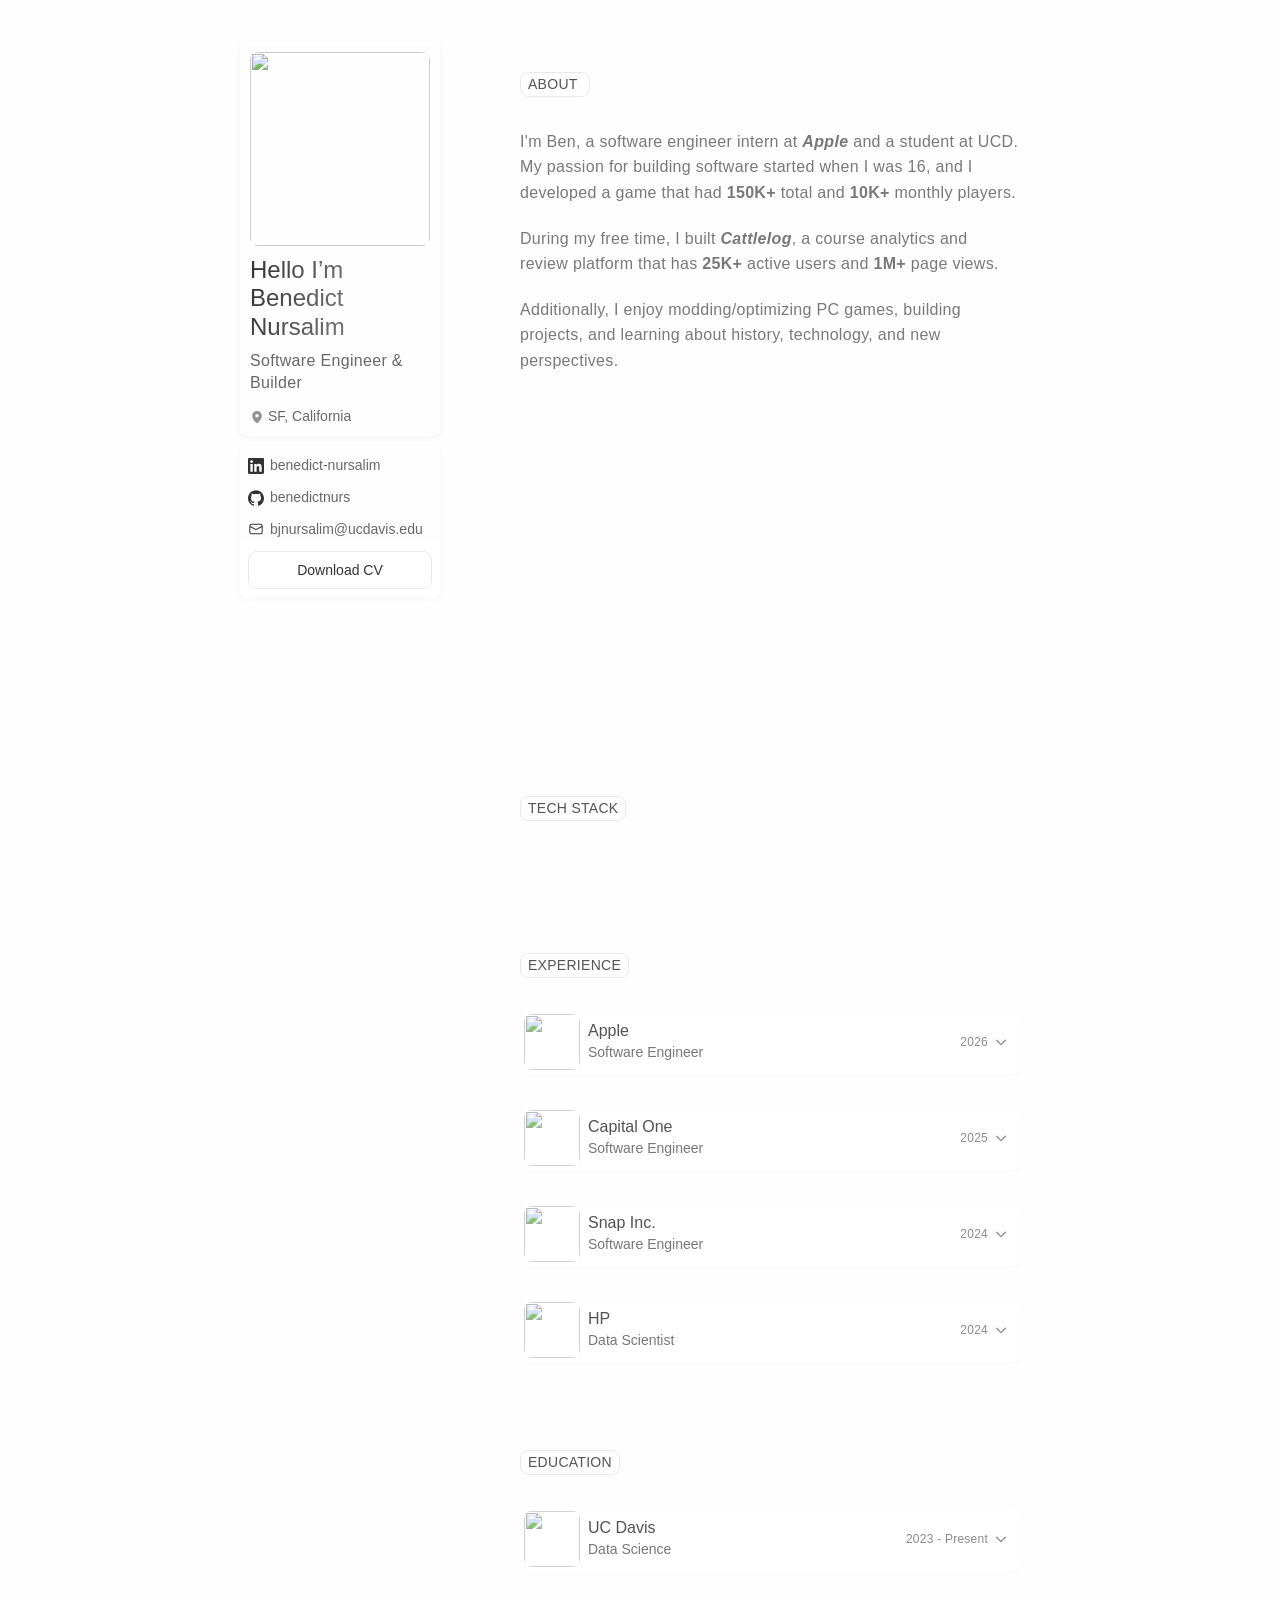
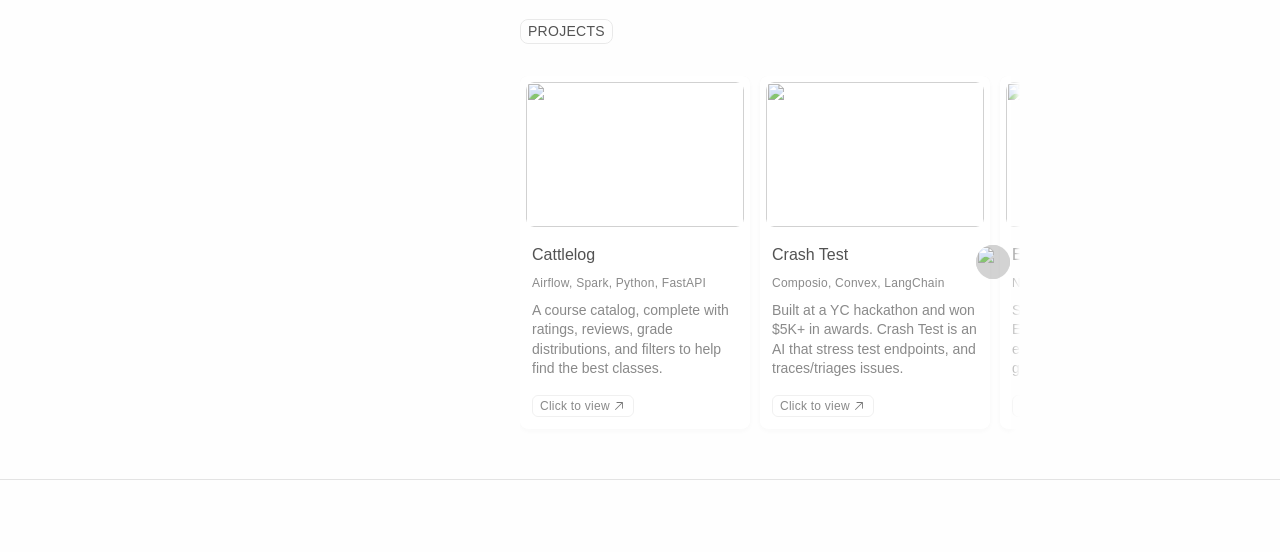
==== commit cf2e5a2f: "Update portfolio site" ====
--- a/portfolio/index.html
+++ b/portfolio/index.html
@@ -1,6 +1,6 @@
 <!doctype html>
 <!-- Made in Framer · framer.com ✨ -->
-<!-- Published Jan 7, 2026, 12:48 AM UTC -->
+<!-- Published Jan 17, 2026, 10:13 PM UTC -->
 <html>
 <head>
     <meta charset="utf-8">
@@ -11,11 +11,11 @@
     
     <!-- End of headStart -->
     <meta name="viewport" content="width=device-width">
-    <meta name="generator" content="Framer c0f92f4">
+    <meta name="generator" content="Framer 656a448">
     <title>Benedict Nursalim</title>
     <meta name="description" content="Benedict's SWE portfolio.">
-    <meta name="framer-search-index" content="https://framerusercontent.com/sites/1vLRpEuSRN5pPEhlMEMpNd/searchIndex-gITymUUjinps.json">
-    <meta name="framer-search-index-fallback" content="https://framerusercontent.com/sites/1vLRpEuSRN5pPEhlMEMpNd/searchIndex-4ZOLmv7aw8dZ.json">
+    <meta name="framer-search-index" content="https://framerusercontent.com/sites/1vLRpEuSRN5pPEhlMEMpNd/searchIndex-C81OL1MygRc9.json">
+    <meta name="framer-search-index-fallback" content="https://framerusercontent.com/sites/1vLRpEuSRN5pPEhlMEMpNd/searchIndex-gITymUUjinps.json">
     <link href="https://framerusercontent.com/images/yv5Ffd3AtaN61I0yE4Cd3Ryl0c.png" rel="icon" media="(prefers-color-scheme: light)">
     <link href="https://framerusercontent.com/images/yv5Ffd3AtaN61I0yE4Cd3Ryl0c.png" rel="icon" media="(prefers-color-scheme: dark)">
     <!-- Open Graph / Facebook -->
@@ -117,7 +117,7 @@
 @font-face { font-family: "General Sans Placeholder"; src: local("Arial"); ascent-override: 99.89%; descent-override: 23.74%; line-gap-override: 9.89%; size-adjust: 101.11% }
 @font-face { font-family: "Be Vietnam Pro Placeholder"; src: local("Arial"); ascent-override: 90.08%; descent-override: 23.87%; line-gap-override: 0.00%; size-adjust: 111.01% }</style>
     
-    <meta name="robots" content="max-image-preview:large"><link rel="canonical" href="index.html"><meta property="og:url" content="https://kind-action-155196.framer.app/"><style data-framer-breakpoint-css>@media(min-width: 1200px){.hidden-1rtt3a8{display:none!important}}@media(min-width: 810px) and (max-width: 1199.98px){.hidden-17vk6bv{display:none!important}}@media(max-width: 809.98px){.hidden-17v9a3d{display:none!important}}</style><style data-framer-css-ssr-minified data-framer-components="framer-lib-cursors-host framer-dxPdV PropertyOverrides framer-S4K9g framer-lib-combinedCSSRules framer-SdZ6Y framer-IjjuG framer-2pBmG framer-PpEY3 framer-3PRdi framer-AVGgA framer-mte5f framer-sLhkY">html,body,#main{box-sizing:border-box;margin:0;padding:0}:root{-webkit-font-smoothing:antialiased;-moz-osx-font-smoothing:grayscale}*{box-sizing:border-box;-webkit-font-smoothing:inherit}h1,h2,h3,h4,h5,h6,p,figure{margin:0}body,input,textarea,select,button{font-family:sans-serif;font-size:12px}body{--token-00f99384-2d4b-41d1-8b4c-32570e082e1e:#f6f6f6;--token-ed40e82c-a79f-49db-9ac3-9a9798edbe56:#000;--token-6aa8a132-e900-471c-8f5b-114f449a82b7:#fefefe;--token-2d45679e-d402-48a2-972a-fa3db62f47e2:#000000d6;--token-3b16ca33-2f13-4597-b3fd-ee602c6e2b5e:#000000a3;--token-3662c94c-d899-4904-9933-c3e0450ae03c:#fafafa;--token-fc3f02ef-e37d-4911-8d91-5374484ac168:#000}@media (prefers-color-scheme:dark){body{--token-fc3f02ef-e37d-4911-8d91-5374484ac168:#0d0d0d}}@supports (z-index:calc(infinity)){#__framer-badge-container{--infinity:infinity}}#__framer-badge-container{pointer-events:none;width:100%;z-index:calc(var(--infinity,2147480000));justify-content:flex-end;padding:20px;display:flex;position:fixed;bottom:0}@supports (background:-webkit-named-image(i)) and (not (grid-template-rows:subgrid)){body{--framer-will-change-override:transform}}@supports (background:-webkit-named-image(i)) and (not (position-area:top right)){body{--framer-will-change-filter-override:filter}}[data-framer-component-type=Text] div div span,[data-framer-component-type=Text] a div span,[data-framer-component-type=Text] span span span,[data-framer-component-type=Text] p span span,[data-framer-component-type=Text] h1 span span,[data-framer-component-type=Text] h2 span span,[data-framer-component-type=Text] h3 span span,[data-framer-component-type=Text] h4 span span,[data-framer-component-type=Text] h5 span span,[data-framer-component-type=Text] h6 span span,[data-framer-component-type=Text] a{font-family:var(--font-family);font-style:var(--font-style);font-weight:min(calc(var(--framer-font-weight-increase,0) + var(--font-weight,400)),900);color:var(--text-color);letter-spacing:var(--letter-spacing);font-size:var(--font-size);text-transform:var(--text-transform);--text-decoration:var(--framer-text-decoration-style,solid)var(--framer-text-decoration,none)var(--framer-text-decoration-color,currentcolor)var(--framer-text-decoration-thickness,auto);--text-decoration-skip-ink:var(--framer-text-decoration-skip-ink);--text-underline-offset:var(--framer-text-decoration-offset);line-height:var(--line-height);--font-family:var(--framer-font-family);--font-style:var(--framer-font-style);--font-weight:var(--framer-font-weight);--text-color:var(--framer-text-color);--letter-spacing:var(--framer-letter-spacing);--font-size:var(--framer-font-size);--text-transform:var(--framer-text-transform);--line-height:var(--framer-line-height)}@supports not (color:color(display-p3 1 1 1)){p.framer-text,div.framer-text,h1.framer-text,h2.framer-text,h3.framer-text,h4.framer-text,h5.framer-text,h6.framer-text,li.framer-text,ol.framer-text,ul.framer-text,span.framer-text:not([data-text-fill]){color:var(--framer-blockquote-text-color-rgb,var(--framer-blockquote-text-color,var(--framer-text-color-rgb,var(--framer-text-color,#000))));-webkit-text-stroke-color:var(--framer-text-stroke-color-rgb,var(--framer-text-stroke-color,initial))}mark.framer-text{background-color:var(--framer-blockquote-text-background-color-rgb,var(--framer-blockquote-text-background-color,var(--framer-text-background-color-rgb,var(--framer-text-background-color,initial))))}}@supports not (color:color(display-p3 1 1 1)){code.framer-text,code.framer-text span.framer-text:not([data-text-fill]){color:var(--framer-blockquote-text-color-rgb,var(--framer-blockquote-text-color,var(--framer-code-text-color-rgb,var(--framer-code-text-color,var(--framer-text-color-rgb,var(--framer-text-color,#000))))))}}@supports not (color:color(display-p3 1 1 1)){a.framer-text,span.framer-text[data-nested-link]{color:var(--framer-blockquote-text-color-rgb,var(--framer-blockquote-text-color,var(--framer-link-text-color-rgb,var(--framer-link-text-color,var(--framer-text-color-rgb,var(--framer-text-color,#000))))));background-color:var(--framer-link-text-background-color-rgb,var(--framer-link-text-background-color,initial));-webkit-text-decoration-color:var(--framer-link-text-decoration-color-rgb,var(--framer-link-text-decoration-color,var(--framer-text-decoration-color-rgb,var(--framer-text-decoration-color,currentcolor))));text-decoration-color:var(--framer-link-text-decoration-color-rgb,var(--framer-link-text-decoration-color,var(--framer-text-decoration-color-rgb,var(--framer-text-decoration-color,currentcolor))))}}@supports not (color:color(display-p3 1 1 1)){code.framer-text a.framer-text,code.framer-text a.framer-text span.framer-text:not([data-text-fill]),code.framer-text span.framer-text[data-nested-link],code.framer-text span.framer-text[data-nested-link] span.framer-text:not([data-text-fill]){color:var(--framer-blockquote-text-color-rgb,var(--framer-blockquote-text-color,var(--framer-link-text-color-rgb,var(--framer-link-text-color,var(--framer-code-text-color-rgb,var(--framer-code-text-color,var(--framer-text-color-rgb,var(--framer-text-color,#000))))))))}}@supports not (color:color(display-p3 1 1 1)){a.framer-text:hover,span.framer-text[data-nested-link]:hover{color:var(--framer-link-hover-text-color-rgb,var(--framer-link-hover-text-color,var(--framer-blockquote-text-color-rgb,var(--framer-blockquote-text-color,var(--framer-link-text-color-rgb,var(--framer-link-text-color,var(--framer-text-color-rgb,var(--framer-text-color,#000))))))));background-color:var(--framer-link-hover-text-background-color-rgb,var(--framer-link-hover-text-background-color,var(--framer-link-text-background-color-rgb,var(--framer-link-text-background-color,var(--framer-text-background-color-rgb,var(--framer-text-background-color,initial))))));-webkit-text-decoration-color:var(--framer-link-hover-text-decoration-color-rgb,var(--framer-link-hover-text-decoration-color,var(--framer-link-text-decoration-color-rgb,var(--framer-link-text-decoration-color,var(--framer-text-decoration-color-rgb,var(--framer-text-decoration-color,currentcolor))))));text-decoration-color:var(--framer-link-hover-text-decoration-color-rgb,var(--framer-link-hover-text-decoration-color,var(--framer-link-text-decoration-color-rgb,var(--framer-link-text-decoration-color,var(--framer-text-decoration-color-rgb,var(--framer-text-decoration-color,currentcolor))))))}}@supports not (color:color(display-p3 1 1 1)){code.framer-text a.framer-text:hover,code.framer-text span.framer-text[data-nested-link]:hover{color:var(--framer-link-hover-text-color-rgb,var(--framer-link-hover-text-color,var(--framer-blockquote-text-color-rgb,var(--framer-blockquote-text-color,var(--framer-link-text-color-rgb,var(--framer-link-text-color,var(--framer-code-text-color-rgb,var(--framer-code-text-color,var(--framer-text-color-rgb,var(--framer-text-color,#000))))))))))}}@supports not (color:color(display-p3 1 1 1)){a.framer-text[data-framer-page-link-current],span.framer-text[data-framer-page-link-current]{color:var(--framer-link-current-text-color-rgb,var(--framer-link-current-text-color,var(--framer-link-text-color-rgb,var(--framer-link-text-color,var(--framer-text-color-rgb,var(--framer-text-color,#000))))));background-color:var(--framer-link-current-text-background-color-rgb,var(--framer-link-current-text-background-color,var(--framer-link-text-background-color-rgb,var(--framer-link-text-background-color,var(--framer-text-background-color-rgb,var(--framer-text-background-color,initial))))));-webkit-text-decoration-color:var(--framer-link-current-text-decoration-color-rgb,var(--framer-link-current-text-decoration-color,var(--framer-link-text-decoration-color-rgb,var(--framer-link-text-decoration-color,var(--framer-text-decoration-color-rgb,var(--framer-text-decoration-color,currentcolor))))));text-decoration-color:var(--framer-link-current-text-decoration-color-rgb,var(--framer-link-current-text-decoration-color,var(--framer-link-text-decoration-color-rgb,var(--framer-link-text-decoration-color,var(--framer-text-decoration-color-rgb,var(--framer-text-decoration-color,currentcolor))))))}}@supports not (color:color(display-p3 1 1 1)){code.framer-text a.framer-text[data-framer-page-link-current],code.framer-text a.framer-text[data-framer-page-link-current] span.framer-text:not([data-text-fill]),code.framer-text span.framer-text[data-framer-page-link-current],code.framer-text span.framer-text[data-framer-page-link-current] span.framer-text:not([data-text-fill]){color:var(--framer-link-current-text-color-rgb,var(--framer-link-current-text-color,var(--framer-link-text-color-rgb,var(--framer-link-text-color,var(--framer-code-text-color-rgb,var(--framer-code-text-color,var(--framer-text-color-rgb,var(--framer-text-color,#000))))))));background-color:var(--framer-link-current-text-background-color-rgb,var(--framer-link-current-text-background-color,var(--framer-link-text-background-color-rgb,var(--framer-link-text-background-color,var(--framer-text-background-color-rgb,var(--framer-text-background-color,initial))))))}}@supports not (color:color(display-p3 1 1 1)){a.framer-text[data-framer-page-link-current]:hover,span.framer-text[data-framer-page-link-current]:hover{color:var(--framer-link-hover-text-color-rgb,var(--framer-link-hover-text-color,var(--framer-link-current-text-color-rgb,var(--framer-link-current-text-color,var(--framer-link-text-color-rgb,var(--framer-link-text-color,var(--framer-code-text-color-rgb,var(--framer-code-text-color,var(--framer-text-color-rgb,var(--framer-text-color,#000))))))))));background-color:var(--framer-link-hover-text-background-color-rgb,var(--framer-link-hover-text-background-color,var(--framer-link-current-text-background-color-rgb,var(--framer-link-current-text-background-color,var(--framer-link-text-background-color-rgb,var(--framer-link-text-background-color,initial))))));-webkit-text-decoration-color:var(--framer-link-hover-text-decoration-color-rgb,var(--framer-link-hover-text-decoration-color,var(--framer-link-current-text-decoration-color-rgb,var(--framer-link-current-text-decoration-color,var(--framer-link-text-decoration-color-rgb,var(--framer-link-text-decoration-color,var(--framer-text-decoration-color-rgb,var(--framer-text-decoration-color,currentcolor))))))));text-decoration-color:var(--framer-link-hover-text-decoration-color-rgb,var(--framer-link-hover-text-decoration-color,var(--framer-link-current-text-decoration-color-rgb,var(--framer-link-current-text-decoration-color,var(--framer-link-text-decoration-color-rgb,var(--framer-link-text-decoration-color,var(--framer-text-decoration-color-rgb,var(--framer-text-decoration-color,currentcolor))))))))}}@supports not (color:color(display-p3 1 1 1)){code.framer-text a.framer-text[data-framer-page-link-current]:hover,code.framer-text a.framer-text[data-framer-page-link-current]:hover span.framer-text:not([data-text-fill]),code.framer-text span.framer-text[data-framer-page-link-current]:hover,code.framer-text span.framer-text[data-framer-page-link-current]:hover span.framer-text:not([data-text-fill]){color:var(--framer-link-hover-text-color-rgb,var(--framer-link-hover-text-color,var(--framer-link-current-text-color-rgb,var(--framer-link-current-text-color,var(--framer-link-text-color-rgb,var(--framer-link-text-color,var(--framer-code-text-color-rgb,var(--framer-code-text-color,var(--framer-text-color-rgb,var(--framer-text-color,#000))))))))));background-color:var(--framer-link-hover-text-background-color-rgb,var(--framer-link-hover-text-background-color,var(--framer-link-current-text-background-color-rgb,var(--framer-link-current-text-background-color,var(--framer-link-text-background-color-rgb,var(--framer-link-text-background-color,initial))))))}}@supports not (aspect-ratio:1){.framer-text-module:not([data-width=fit])[style*=aspect-ratio]{position:relative}.framer-text-module:not([data-width=fit])[style*=aspect-ratio]:before{content:"";padding-bottom:calc(100%/calc(var(--aspect-ratio)));display:block}.framer-text-module[data-width=fill]>:first-child,.framer-text-module:not([data-width=fit])[style*=aspect-ratio]>:first-child{height:100%;position:absolute;top:0;left:0}}@supports not (overflow:clip){:root{--overflow-clip-fallback:hidden}}@supports (background:-webkit-named-image(i)) and (not (contain-intrinsic-size:inherit)){div.framer-text,p.framer-text,h1.framer-text,h2.framer-text,h3.framer-text,h4.framer-text,h5.framer-text,h6.framer-text,ol.framer-text,ul.framer-text,li.framer-text,blockquote.framer-text,.framer-text.framer-image{display:var(--text-truncation-display-inline-for-safari-16,revert)}div.framer-text:after,p.framer-text:after,h1.framer-text:after,h2.framer-text:after,h3.framer-text:after,h4.framer-text:after,h5.framer-text:after,h6.framer-text:after,ol.framer-text:after,ul.framer-text:after,li.framer-text:after,blockquote.framer-text:after,.framer-text.framer-image:after{content:var(--text-truncation-line-break-for-safari-16);white-space:pre}.framer-text.framer-text-module,.framer-text.framer-table-wrapper{display:var(--text-truncation-display-none-for-safari-16,revert)}p.framer-text[data-text-fill]{display:var(--text-truncation-display-inline-for-safari-16,inline-block)}}@supports (corner-shape:superellipse(2)){:root{--one-if-corner-shape-supported:1}}.framer-cursor-none,.framer-cursor-none *{cursor:none!important}.framer-pointer-events-none,.framer-pointer-events-none *{pointer-events:none!important}@supports (aspect-ratio:1){body{--framer-aspect-ratio-supported:auto}}.framer-dxPdV.framer-1z9ryk,.framer-dxPdV .framer-1z9ryk{display:block}.framer-dxPdV.framer-1rtt3a8{background-color:var(--token-6aa8a132-e900-471c-8f5b-114f449a82b7,#fefefe);flex-flow:column;place-content:center flex-start;align-items:center;gap:0;width:1200px;height:min-content;padding:0;display:flex;position:relative;overflow:visible}.framer-dxPdV .framer-ztx5l0{flex-flow:row;flex:none;place-content:center;align-items:center;gap:0;width:100%;max-width:1200px;height:min-content;padding:0;display:flex;position:relative;overflow:visible}.framer-dxPdV .framer-vruu29{z-index:1;flex-flow:column;flex:none;place-content:center flex-start;align-self:stretch;align-items:center;gap:10px;width:40%;height:auto;padding:24px 0 40px 220px;display:flex;position:sticky;top:40px;overflow:visible}.framer-dxPdV .framer-p9qeqe{z-index:1;flex-flow:column;flex:none;place-content:center;align-items:center;gap:10px;width:224px;height:min-content;padding:12px;display:flex;position:sticky;top:30px;overflow:hidden}.framer-dxPdV .framer-wklys6-container,.framer-dxPdV .framer-1jsuk5c-container,.framer-dxPdV .framer-8x1stn-container,.framer-dxPdV .framer-45td7p-container,.framer-dxPdV .framer-uxe7jq-container,.framer-dxPdV .framer-1jeikjf-container,.framer-dxPdV .framer-1qb5knz-container,.framer-dxPdV .framer-1y90mbr-container{flex:none;width:100%;height:auto;position:relative}.framer-dxPdV .framer-1ojs8k8{opacity:.9;flex-flow:column;flex:none;place-content:flex-start;align-items:flex-start;gap:56px;width:60%;height:min-content;padding:52px 220px 90px 0;display:flex;position:relative;overflow:visible}.framer-dxPdV .framer-1c1f2d4{z-index:1;flex-flow:column;flex:none;place-content:flex-start;align-items:flex-start;gap:32px;width:100%;height:min-content;padding:0;display:flex;position:sticky;overflow:visible}.framer-dxPdV .framer-goiq4x-container,.framer-dxPdV .framer-18bwdrh-container,.framer-dxPdV .framer-1e9szoq-container,.framer-dxPdV .framer-1we0zse-container,.framer-dxPdV .framer-e0kumz-container{flex:none;width:auto;height:auto;position:relative}.framer-dxPdV .framer-1ufo3s8{--framer-paragraph-spacing:0px;white-space:pre-wrap;word-break:break-word;word-wrap:break-word;flex:none;width:100%;height:auto;position:relative}.framer-dxPdV .framer-f1z919{flex-flow:column;flex:none;place-content:flex-start center;align-items:flex-start;gap:64px;width:100%;height:min-content;padding:0;display:flex;position:relative;overflow:visible}.framer-dxPdV .framer-lzle9l{flex-flow:column;flex:none;place-content:flex-start;align-items:flex-start;gap:32px;width:100%;height:min-content;padding:0;display:flex;position:relative;overflow:hidden}.framer-dxPdV .framer-14hspjy-container{flex:none;width:100%;height:65px;position:relative}.framer-dxPdV .framer-1jweakc{flex-flow:row;place-content:center;align-items:center;gap:48px;width:min-content;height:min-content;padding:0 40px 0 0;display:flex;position:relative;overflow:hidden}.framer-dxPdV .framer-zrhhz8,.framer-dxPdV .framer-15i5nn,.framer-dxPdV .framer-et1kyq,.framer-dxPdV .framer-1324isi,.framer-dxPdV .framer-1ebhy49,.framer-dxPdV .framer-128jdj,.framer-dxPdV .framer-1f2ur1t,.framer-dxPdV .framer-d66igp,.framer-dxPdV .framer-pwkktf,.framer-dxPdV .framer-121reyh{aspect-ratio:1;height:var(--framer-aspect-ratio-supported,40px);flex:none;width:40px;position:relative;overflow:visible}.framer-dxPdV .framer-187l8pk,.framer-dxPdV .framer-11t3n5h{aspect-ratio:1;height:var(--framer-aspect-ratio-supported,40px);flex:none;width:40px;position:relative}.framer-dxPdV .framer-4ofqcc,.framer-dxPdV .framer-1sabpir{flex-flow:column;flex:none;place-content:flex-start;align-items:flex-start;gap:20px;width:100%;height:min-content;padding:0;display:flex;position:relative;overflow:hidden}.framer-dxPdV .framer-1u0032e,.framer-dxPdV .framer-15nmd36{flex-flow:column;flex:none;place-content:center;align-items:center;gap:32px;width:100%;height:min-content;padding:12px 0;display:flex;position:relative;overflow:hidden}.framer-dxPdV .framer-1192b2h{z-index:0;flex-flow:column;flex:none;place-content:flex-start;align-items:flex-start;gap:32px;width:100%;height:min-content;padding:0 0 20px;display:flex;position:relative;overflow:hidden}.framer-dxPdV .framer-ey6p5b-container{z-index:0;flex:none;width:100%;height:auto;position:relative}.framer-dxPdV .framer-1ld012v-container,.framer-dxPdV .framer-13dibgc-container,.framer-dxPdV .framer-1i5pvfn-container,.framer-dxPdV .framer-2wxnvn-container,.framer-dxPdV .framer-w1ptvr-container{width:230px;height:auto;position:relative}.framer-dxPdV .framer-103ylgh-container,.framer-dxPdV .framer-1wng4ot-container{width:230px;height:353px;position:relative}.framer-izJF1 .framer-styles-preset-1i7q2ie:not(.rich-text-wrapper),.framer-izJF1 .framer-styles-preset-1i7q2ie.rich-text-wrapper p{--framer-font-family:"Inter Display","Inter Display Placeholder",sans-serif;--framer-font-family-bold:"Inter Display","Inter Display Placeholder",sans-serif;--framer-font-family-bold-italic:"Inter Display","Inter Display Placeholder",sans-serif;--framer-font-family-italic:"Inter Display","Inter Display Placeholder",sans-serif;--framer-font-open-type-features:normal;--framer-font-size:16px;--framer-font-style:normal;--framer-font-style-bold:normal;--framer-font-style-bold-italic:italic;--framer-font-style-italic:italic;--framer-font-variation-axes:normal;--framer-font-weight:400;--framer-font-weight-bold:700;--framer-font-weight-bold-italic:700;--framer-font-weight-italic:400;--framer-letter-spacing:.02em;--framer-line-height:1.6em;--framer-paragraph-spacing:20px;--framer-text-alignment:start;--framer-text-color:#000000bd;--framer-text-decoration:none;--framer-text-stroke-color:initial;--framer-text-stroke-width:initial;--framer-text-transform:none}@media (max-width:1199px) and (min-width:810px){.framer-izJF1 .framer-styles-preset-1i7q2ie:not(.rich-text-wrapper),.framer-izJF1 .framer-styles-preset-1i7q2ie.rich-text-wrapper p{--framer-font-family:"Inter Display","Inter Display Placeholder",sans-serif;--framer-font-family-bold:"Inter Display","Inter Display Placeholder",sans-serif;--framer-font-family-bold-italic:"Inter Display","Inter Display Placeholder",sans-serif;--framer-font-family-italic:"Inter Display","Inter Display Placeholder",sans-serif;--framer-font-open-type-features:normal;--framer-font-size:16px;--framer-font-style:normal;--framer-font-style-bold:normal;--framer-font-style-bold-italic:italic;--framer-font-style-italic:italic;--framer-font-variation-axes:normal;--framer-font-weight:400;--framer-font-weight-bold:700;--framer-font-weight-bold-italic:700;--framer-font-weight-italic:400;--framer-letter-spacing:.02em;--framer-line-height:1.5em;--framer-paragraph-spacing:20px;--framer-text-alignment:start;--framer-text-color:#000000bd;--framer-text-decoration:none;--framer-text-stroke-color:initial;--framer-text-stroke-width:initial;--framer-text-transform:none}}@media (max-width:809px) and (min-width:0){.framer-izJF1 .framer-styles-preset-1i7q2ie:not(.rich-text-wrapper),.framer-izJF1 .framer-styles-preset-1i7q2ie.rich-text-wrapper p{--framer-font-family:"Inter Display","Inter Display Placeholder",sans-serif;--framer-font-family-bold:"Inter Display","Inter Display Placeholder",sans-serif;--framer-font-family-bold-italic:"Inter Display","Inter Display Placeholder",sans-serif;--framer-font-family-italic:"Inter Display","Inter Display Placeholder",sans-serif;--framer-font-open-type-features:normal;--framer-font-size:16px;--framer-font-style:normal;--framer-font-style-bold:normal;--framer-font-style-bold-italic:italic;--framer-font-style-italic:italic;--framer-font-variation-axes:normal;--framer-font-weight:400;--framer-font-weight-bold:700;--framer-font-weight-bold-italic:700;--framer-font-weight-italic:400;--framer-letter-spacing:.02em;--framer-line-height:1.6em;--framer-paragraph-spacing:20px;--framer-text-alignment:start;--framer-text-color:#000000bd;--framer-text-decoration:none;--framer-text-stroke-color:initial;--framer-text-stroke-width:initial;--framer-text-transform:none}}.framer-dxPdV[data-hide-scrollbars=true]::-webkit-scrollbar{width:0;height:0}.framer-dxPdV [data-hide-scrollbars=true]::-webkit-scrollbar{width:0;height:0}.framer-dxPdV[data-hide-scrollbars=true]::-webkit-scrollbar-thumb{background:0 0}.framer-dxPdV [data-hide-scrollbars=true]::-webkit-scrollbar-thumb{background:0 0}.framer-dxPdV[data-hide-scrollbars=true],.framer-dxPdV [data-hide-scrollbars=true]{scrollbar-width:none}@media (min-width:810px) and (max-width:1199.98px){.framer-dxPdV.framer-1rtt3a8{width:810px}.framer-dxPdV .framer-ztx5l0{flex-direction:column}.framer-dxPdV .framer-vruu29{align-self:unset;z-index:2;background-color:#fff;flex-direction:row;order:0;width:100%;max-width:810px;height:min-content;padding:16px 110px 0;top:0}.framer-dxPdV .framer-p9qeqe{background-color:#fff;flex-direction:row;flex:1 0 0;width:1px}.framer-dxPdV .framer-wklys6-container{flex:1 0 0;width:1px}.framer-dxPdV .framer-1jsuk5c-container{width:auto}.framer-dxPdV .framer-1ojs8k8{background-color:#fff;order:1;place-content:center;align-items:center;width:100%;max-width:810px;padding:20px 130px 80px}}@media (max-width:809.98px){.framer-dxPdV.framer-1rtt3a8{width:390px}.framer-dxPdV .framer-ztx5l0{flex-direction:column}.framer-dxPdV .framer-vruu29{align-self:unset;z-index:2;gap:0;width:100%;height:min-content;min-height:175px;padding:0;top:0}.framer-dxPdV .framer-p9qeqe{gap:0;width:95%;padding:0;position:absolute;top:8px;left:50%;overflow:visible;transform:translate(-50%)}.framer-dxPdV .framer-wklys6-container{z-index:3;max-width:540px}.framer-dxPdV .framer-1ojs8k8{place-content:center;align-items:center;width:100%;max-width:530px;padding:36px 14px 40px}.framer-dxPdV .framer-1c1f2d4,.framer-dxPdV .framer-lzle9l,.framer-dxPdV .framer-4ofqcc,.framer-dxPdV .framer-1sabpir,.framer-dxPdV .framer-1192b2h{gap:24px}}.ssr-variant{display:contents}@supports (aspect-ratio:1){body{--framer-aspect-ratio-supported:auto}}.framer-S4K9g.framer-8q3yyi,.framer-S4K9g .framer-8q3yyi{display:block}.framer-S4K9g.framer-lxvmce{flex-flow:column;place-content:flex-start;align-items:flex-start;gap:16px;width:200px;height:min-content;padding:10px;display:flex;position:relative;overflow:visible}.framer-S4K9g .framer-1qndkxc{flex-flow:column;flex:none;place-content:center;align-items:center;gap:10px;width:100%;height:min-content;padding:0;display:flex;position:relative;overflow:visible}.framer-S4K9g .framer-19smhcf{aspect-ratio:.93;height:var(--framer-aspect-ratio-supported,194px);flex:none;width:100%;position:relative}.framer-S4K9g .framer-xbwglo{flex-flow:column;flex:none;place-content:flex-start center;align-items:flex-start;gap:12px;width:100%;height:min-content;padding:0;display:flex;position:relative;overflow:hidden}.framer-S4K9g .framer-pkolc{flex-flow:column;flex:none;place-content:flex-start center;align-items:flex-start;gap:10px;width:100%;height:min-content;padding:0;display:flex;position:relative;overflow:hidden}.framer-S4K9g .framer-1ju07ws{flex-flow:column;flex:none;place-content:flex-start;align-items:flex-start;gap:8px;width:100%;height:min-content;padding:0;display:flex;position:relative;overflow:visible}.framer-S4K9g .framer-13olkik,.framer-S4K9g .framer-hdxxur{white-space:pre-wrap;word-break:break-word;word-wrap:break-word;flex:none;width:100%;height:auto;position:relative}.framer-S4K9g .framer-1iexo2n,.framer-S4K9g .framer-1r52yzw,.framer-S4K9g .framer-xuhdyq,.framer-S4K9g .framer-n0eha{flex-flow:row;flex:none;place-content:center flex-start;align-items:center;gap:4px;width:100%;height:min-content;padding:0;display:flex;position:relative;overflow:hidden}.framer-S4K9g .framer-1dy5mdg{aspect-ratio:1;height:var(--framer-aspect-ratio-supported,14px);flex:none;width:14px;position:relative}.framer-S4K9g .framer-13naf44,.framer-S4K9g .framer-r0i8ze,.framer-S4K9g .framer-1ep0i2u,.framer-S4K9g .framer-d07l1o{white-space:pre-wrap;word-break:break-word;word-wrap:break-word;flex:1 0 0;width:1px;height:auto;position:relative}.framer-S4K9g .framer-na5r45{flex-flow:row;flex:none;place-content:flex-start space-between;align-items:flex-start;width:100%;height:min-content;padding:0;display:flex;position:relative;overflow:visible}.framer-S4K9g .framer-1xp81zu{will-change:var(--framer-will-change-override,transform);flex-flow:column;flex:none;place-content:center;align-items:center;gap:0;width:min-content;height:min-content;padding:0;display:flex;position:relative;overflow:hidden}.framer-S4K9g .framer-1nuobxu-container,.framer-S4K9g .framer-1db0puj-container{flex:none;width:172px;height:auto;position:relative}.framer-S4K9g .framer-d0ktyi{flex-flow:column;flex:1 0 0;place-content:flex-start center;align-self:stretch;align-items:flex-start;gap:10px;width:1px;height:auto;padding:0;display:flex;position:relative;overflow:hidden}.framer-S4K9g .framer-vz3h7s,.framer-S4K9g .framer-d78e5y,.framer-S4K9g .framer-1rxjfdx{aspect-ratio:1;height:var(--framer-aspect-ratio-supported,16px);flex:none;width:16px;position:relative}.framer-S4K9g .framer-mpe1fl{cursor:pointer;z-index:1;flex-flow:row;flex:none;place-content:center;align-items:center;gap:10px;width:16px;height:min-content;min-height:16px;padding:0;display:flex;position:absolute;top:8px;right:14px;overflow:visible}.framer-S4K9g .framer-1tepjq4{aspect-ratio:1;height:var(--framer-aspect-ratio-supported,16px);z-index:1;flex:none;width:16px;position:absolute;top:50%;left:50%}.framer-S4K9g .framer-13jsm4z{aspect-ratio:1;height:var(--framer-aspect-ratio-supported,16px);z-index:1;flex:none;position:absolute;top:0;left:0;right:0}.framer-S4K9g.framer-v-1fa9qmt.framer-lxvmce{flex-direction:row;gap:0;width:min-content;padding:8px}.framer-S4K9g.framer-v-1fa9qmt .framer-1qndkxc{flex-direction:row;justify-content:flex-start;gap:8px;width:314px}.framer-S4K9g.framer-v-1fa9qmt .framer-19smhcf{aspect-ratio:.816327;height:var(--framer-aspect-ratio-supported,164px);width:134px}.framer-S4K9g.framer-v-1fa9qmt .framer-xbwglo{flex:1 0 0;gap:10px;width:1px}.framer-S4K9g.framer-v-1fa9qmt .framer-pkolc,.framer-S4K9g.framer-v-qui6mp .framer-pkolc,.framer-S4K9g.framer-v-iepldh .framer-pkolc{gap:8px}.framer-S4K9g.framer-v-1fa9qmt .framer-hdxxur,.framer-S4K9g.framer-v-qui6mp .framer-hdxxur,.framer-S4K9g.framer-v-iepldh .framer-hdxxur{max-width:200px}.framer-S4K9g.framer-v-1fa9qmt .framer-1dy5mdg,.framer-S4K9g.framer-v-iepldh .framer-1dy5mdg{height:var(--framer-aspect-ratio-supported,12px);width:12px}.framer-S4K9g.framer-v-qui6mp.framer-lxvmce{cursor:pointer;flex-direction:row;gap:0;width:360px;padding:6px}.framer-S4K9g.framer-v-qui6mp .framer-1qndkxc{flex-direction:row;flex:1 0 0;gap:8px;width:1px}.framer-S4K9g.framer-v-qui6mp .framer-19smhcf,.framer-S4K9g.framer-v-iepldh .framer-19smhcf{aspect-ratio:.816327;height:var(--framer-aspect-ratio-supported,155px);width:126px}.framer-S4K9g.framer-v-qui6mp .framer-xbwglo{flex:1 0 0;gap:8px;width:1px;padding:2px 0}.framer-S4K9g.framer-v-qui6mp .framer-1dy5mdg{height:var(--framer-aspect-ratio-supported,12px);order:0;width:12px}.framer-S4K9g.framer-v-qui6mp .framer-13naf44,.framer-S4K9g.framer-v-iepldh .framer-1xp81zu,.framer-S4K9g.framer-v-iepldh .framer-r0i8ze,.framer-S4K9g.framer-v-iepldh .framer-1ep0i2u,.framer-S4K9g.framer-v-iepldh .framer-d07l1o{order:1}.framer-S4K9g.framer-v-qui6mp .framer-mpe1fl{top:12px;right:12px}.framer-S4K9g.framer-v-qui6mp .framer-1tepjq4{left:unset;top:0;right:0}.framer-S4K9g.framer-v-iepldh.framer-lxvmce{gap:12px;width:360px;padding:6px}.framer-S4K9g.framer-v-iepldh .framer-1qndkxc{cursor:pointer;flex-direction:row;gap:8px}.framer-S4K9g.framer-v-iepldh .framer-xbwglo{cursor:pointer;flex:1 0 0;gap:8px;width:1px;padding:2px 0}.framer-S4K9g.framer-v-iepldh .framer-d0ktyi,.framer-S4K9g.framer-v-iepldh .framer-vz3h7s,.framer-S4K9g.framer-v-iepldh .framer-d78e5y,.framer-S4K9g.framer-v-iepldh .framer-1rxjfdx{order:0}.framer-S4K9g.framer-v-iepldh .framer-mpe1fl{min-height:18px;top:12px;right:12px}.framer-S4K9g[data-border=true]:after,.framer-S4K9g [data-border=true]:after{content:"";border-width:var(--border-top-width,0)var(--border-right-width,0)var(--border-bottom-width,0)var(--border-left-width,0);border-color:var(--border-color,none);border-style:var(--border-style,none);box-sizing:border-box;border-radius:inherit;corner-shape:inherit;pointer-events:none;width:100%;height:100%;position:absolute;top:0;left:0}body{--framer-will-change-override:none}@supports (background:-webkit-named-image(i)) and (not (grid-template-rows:subgrid)){body{--framer-will-change-override:transform}}body{--framer-will-change-filter-override:none}@supports (background:-webkit-named-image(i)) and (not (position-area:top right)){body{--framer-will-change-filter-override:filter}}[data-framer-component-type]{position:absolute}[data-framer-component-type=Text]{cursor:inherit}[data-framer-component-text-autosized] *{white-space:pre}[data-framer-component-type=Text]>*{text-align:var(--framer-text-alignment,start)}[data-framer-component-type=Text] span span,[data-framer-component-type=Text] p span,[data-framer-component-type=Text] h1 span,[data-framer-component-type=Text] h2 span,[data-framer-component-type=Text] h3 span,[data-framer-component-type=Text] h4 span,[data-framer-component-type=Text] h5 span,[data-framer-component-type=Text] h6 span{display:block}[data-framer-component-type=Text] span span span,[data-framer-component-type=Text] p span span,[data-framer-component-type=Text] h1 span span,[data-framer-component-type=Text] h2 span span,[data-framer-component-type=Text] h3 span span,[data-framer-component-type=Text] h4 span span,[data-framer-component-type=Text] h5 span span,[data-framer-component-type=Text] h6 span span{display:unset}[data-framer-component-type=Text] div div span,[data-framer-component-type=Text] a div span,[data-framer-component-type=Text] span span span,[data-framer-component-type=Text] p span span,[data-framer-component-type=Text] h1 span span,[data-framer-component-type=Text] h2 span span,[data-framer-component-type=Text] h3 span span,[data-framer-component-type=Text] h4 span span,[data-framer-component-type=Text] h5 span span,[data-framer-component-type=Text] h6 span span,[data-framer-component-type=Text] a{font-family:var(--font-family);font-style:var(--font-style);font-weight:min(calc(var(--framer-font-weight-increase,0) + var(--font-weight,400)),900);color:var(--text-color);letter-spacing:var(--letter-spacing);font-size:var(--font-size);text-transform:var(--text-transform);--text-decoration:var(--framer-text-decoration-style,solid)var(--framer-text-decoration,none)var(--framer-text-decoration-color,currentcolor)var(--framer-text-decoration-thickness,auto);--text-decoration-skip-ink:var(--framer-text-decoration-skip-ink);--text-underline-offset:var(--framer-text-decoration-offset);line-height:var(--line-height);--font-family:var(--framer-font-family);--font-style:var(--framer-font-style);--font-weight:var(--framer-font-weight);--text-color:var(--framer-text-color);--letter-spacing:var(--framer-letter-spacing);--font-size:var(--framer-font-size);--text-transform:var(--framer-text-transform);--line-height:var(--framer-line-height)}[data-framer-component-type=Text] a,[data-framer-component-type=Text] a div span,[data-framer-component-type=Text] a span span span,[data-framer-component-type=Text] a p span span,[data-framer-component-type=Text] a h1 span span,[data-framer-component-type=Text] a h2 span span,[data-framer-component-type=Text] a h3 span span,[data-framer-component-type=Text] a h4 span span,[data-framer-component-type=Text] a h5 span span,[data-framer-component-type=Text] a h6 span span{--font-family:var(--framer-link-font-family,var(--framer-font-family));--font-style:var(--framer-link-font-style,var(--framer-font-style));--font-weight:var(--framer-link-font-weight,var(--framer-font-weight));--text-color:var(--framer-link-text-color,var(--framer-text-color));--font-size:var(--framer-link-font-size,var(--framer-font-size));--text-transform:var(--framer-link-text-transform,var(--framer-text-transform));--text-decoration:var(--framer-link-text-decoration-style,var(--framer-text-decoration-style,solid))var(--framer-link-text-decoration,var(--framer-text-decoration,none))var(--framer-link-text-decoration-color,var(--framer-text-decoration-color,currentcolor))var(--framer-link-text-decoration-thickness,var(--framer-text-decoration-thickness,auto));--text-decoration-skip-ink:var(--framer-link-text-decoration-skip-ink,var(--framer-text-decoration-skip-ink));--text-underline-offset:var(--framer-link-text-decoration-offset,var(--framer-text-decoration-offset))}[data-framer-component-type=Text] a:hover,[data-framer-component-type=Text] a div span:hover,[data-framer-component-type=Text] a span span span:hover,[data-framer-component-type=Text] a p span span:hover,[data-framer-component-type=Text] a h1 span span:hover,[data-framer-component-type=Text] a h2 span span:hover,[data-framer-component-type=Text] a h3 span span:hover,[data-framer-component-type=Text] a h4 span span:hover,[data-framer-component-type=Text] a h5 span span:hover,[data-framer-component-type=Text] a h6 span span:hover{--font-family:var(--framer-link-hover-font-family,var(--framer-link-font-family,var(--framer-font-family)));--font-style:var(--framer-link-hover-font-style,var(--framer-link-font-style,var(--framer-font-style)));--font-weight:var(--framer-link-hover-font-weight,var(--framer-link-font-weight,var(--framer-font-weight)));--text-color:var(--framer-link-hover-text-color,var(--framer-link-text-color,var(--framer-text-color)));--font-size:var(--framer-link-hover-font-size,var(--framer-link-font-size,var(--framer-font-size)));--text-transform:var(--framer-link-hover-text-transform,var(--framer-link-text-transform,var(--framer-text-transform)));--text-decoration:var(--framer-link-hover-text-decoration-style,var(--framer-link-text-decoration-style,var(--framer-text-decoration-style,solid)))var(--framer-link-hover-text-decoration,var(--framer-link-text-decoration,var(--framer-text-decoration,none)))var(--framer-link-hover-text-decoration-color,var(--framer-link-text-decoration-color,var(--framer-text-decoration-color,currentcolor)))var(--framer-link-hover-text-decoration-thickness,var(--framer-link-text-decoration-thickness,var(--framer-text-decoration-thickness,auto)));--text-decoration-skip-ink:var(--framer-link-hover-text-decoration-skip-ink,var(--framer-link-text-decoration-skip-ink,var(--framer-text-decoration-skip-ink)));--text-underline-offset:var(--framer-link-hover-text-decoration-offset,var(--framer-link-text-decoration-offset,var(--framer-text-decoration-offset)))}[data-framer-component-type=Text].isCurrent a,[data-framer-component-type=Text].isCurrent a div span,[data-framer-component-type=Text].isCurrent a span span span,[data-framer-component-type=Text].isCurrent a p span span,[data-framer-component-type=Text].isCurrent a h1 span span,[data-framer-component-type=Text].isCurrent a h2 span span,[data-framer-component-type=Text].isCurrent a h3 span span,[data-framer-component-type=Text].isCurrent a h4 span span,[data-framer-component-type=Text].isCurrent a h5 span span,[data-framer-component-type=Text].isCurrent a h6 span span{--font-family:var(--framer-link-current-font-family,var(--framer-link-font-family,var(--framer-font-family)));--font-style:var(--framer-link-current-font-style,var(--framer-link-font-style,var(--framer-font-style)));--font-weight:var(--framer-link-current-font-weight,var(--framer-link-font-weight,var(--framer-font-weight)));--text-color:var(--framer-link-current-text-color,var(--framer-link-text-color,var(--framer-text-color)));--font-size:var(--framer-link-current-font-size,var(--framer-link-font-size,var(--framer-font-size)));--text-transform:var(--framer-link-current-text-transform,var(--framer-link-text-transform,var(--framer-text-transform)));--text-decoration:var(--framer-link-current-text-decoration-style,var(--framer-link-text-decoration-style,var(--framer-text-decoration-style,solid)))var(--framer-link-current-text-decoration,var(--framer-link-text-decoration,var(--framer-text-decoration,none)))var(--framer-link-current-text-decoration-color,var(--framer-link-text-decoration-color,var(--framer-text-decoration-color,currentcolor)))var(--framer-link-current-text-decoration-thickness,var(--framer-link-text-decoration-thickness,var(--framer-text-decoration-thickness,auto)));--text-decoration-skip-ink:var(--framer-link-current-text-decoration-skip-ink,var(--framer-link-text-decoration-skip-ink,var(--framer-text-decoration-skip-ink)));--text-underline-offset:var(--framer-link-current-text-decoration-offset,var(--framer-link-text-decoration-offset,var(--framer-text-decoration-offset)))}[data-framer-component-type=RichTextContainer]{outline:none;flex-direction:column;flex-shrink:0;justify-content:flex-start;display:flex}p.framer-text,div.framer-text,figure.framer-text,h1.framer-text,h2.framer-text,h3.framer-text,h4.framer-text,h5.framer-text,h6.framer-text,ol.framer-text,ul.framer-text{margin:0;padding:0}p.framer-text,div.framer-text,h1.framer-text,h2.framer-text,h3.framer-text,h4.framer-text,h5.framer-text,h6.framer-text,li.framer-text,ol.framer-text,ul.framer-text,mark.framer-text,span.framer-text:not([data-text-fill]){font-family:var(--framer-blockquote-font-family,var(--framer-font-family,Inter,Inter Placeholder,sans-serif));font-style:var(--framer-blockquote-font-style,var(--framer-font-style,normal));font-weight:var(--framer-blockquote-font-weight,var(--framer-font-weight,400));color:var(--framer-blockquote-text-color,var(--framer-text-color,#000));font-size:calc(var(--framer-blockquote-font-size,var(--framer-font-size,16px))*var(--framer-font-size-scale,1));letter-spacing:var(--framer-blockquote-letter-spacing,var(--framer-letter-spacing,0));text-transform:var(--framer-blockquote-text-transform,var(--framer-text-transform,none));-webkit-text-decoration-line:var(--framer-blockquote-text-decoration,var(--framer-text-decoration,initial));text-decoration-line:var(--framer-blockquote-text-decoration,var(--framer-text-decoration,initial));-webkit-text-decoration-style:var(--framer-blockquote-text-decoration-style,var(--framer-text-decoration-style,initial));text-decoration-style:var(--framer-blockquote-text-decoration-style,var(--framer-text-decoration-style,initial));-webkit-text-decoration-color:var(--framer-blockquote-text-decoration-color,var(--framer-text-decoration-color,initial));text-decoration-color:var(--framer-blockquote-text-decoration-color,var(--framer-text-decoration-color,initial));text-decoration-thickness:var(--framer-blockquote-text-decoration-thickness,var(--framer-text-decoration-thickness,initial));text-decoration-skip-ink:var(--framer-blockquote-text-decoration-skip-ink,var(--framer-text-decoration-skip-ink,initial));text-underline-offset:var(--framer-blockquote-text-decoration-offset,var(--framer-text-decoration-offset,initial));line-height:var(--framer-blockquote-line-height,var(--framer-line-height,1.2em));text-align:var(--framer-blockquote-text-alignment,var(--framer-text-alignment,start));-webkit-text-stroke-width:var(--framer-text-stroke-width,initial);-webkit-text-stroke-color:var(--framer-text-stroke-color,initial);-moz-font-feature-settings:var(--framer-font-open-type-features,initial);-webkit-font-feature-settings:var(--framer-font-open-type-features,initial);font-feature-settings:var(--framer-font-open-type-features,initial);font-variation-settings:var(--framer-font-variation-axes,normal);text-wrap:var(--framer-text-wrap-override,var(--framer-text-wrap))}mark.framer-text,p.framer-text,div.framer-text,h1.framer-text,h2.framer-text,h3.framer-text,h4.framer-text,h5.framer-text,h6.framer-text,li.framer-text,ol.framer-text,ul.framer-text{background-color:var(--framer-blockquote-text-background-color,var(--framer-text-background-color,initial));border-radius:var(--framer-blockquote-text-background-radius,var(--framer-text-background-radius,initial));corner-shape:var(--framer-blockquote-text-background-corner-shape,var(--framer-text-background-corner-shape,initial));padding:var(--framer-blockquote-text-background-padding,var(--framer-text-background-padding,initial))}@supports not (color:color(display-p3 1 1 1)){p.framer-text,div.framer-text,h1.framer-text,h2.framer-text,h3.framer-text,h4.framer-text,h5.framer-text,h6.framer-text,li.framer-text,ol.framer-text,ul.framer-text,span.framer-text:not([data-text-fill]){color:var(--framer-blockquote-text-color-rgb,var(--framer-blockquote-text-color,var(--framer-text-color-rgb,var(--framer-text-color,#000))));-webkit-text-stroke-color:var(--framer-text-stroke-color-rgb,var(--framer-text-stroke-color,initial))}mark.framer-text{background-color:var(--framer-blockquote-text-background-color-rgb,var(--framer-blockquote-text-background-color,var(--framer-text-background-color-rgb,var(--framer-text-background-color,initial))))}}.framer-fit-text .framer-text{white-space:nowrap;white-space-collapse:preserve}strong.framer-text{font-family:var(--framer-blockquote-font-family-bold,var(--framer-font-family-bold));font-style:var(--framer-blockquote-font-style-bold,var(--framer-font-style-bold));font-weight:var(--framer-blockquote-font-weight-bold,var(--framer-font-weight-bold,bolder));font-variation-settings:var(--framer-blockquote-font-variation-axes-bold,var(--framer-font-variation-axes-bold))}em.framer-text{font-family:var(--framer-blockquote-font-family-italic,var(--framer-font-family-italic));font-style:var(--framer-blockquote-font-style-italic,var(--framer-font-style-italic,italic));font-weight:var(--framer-blockquote-font-weight-italic,var(--framer-font-weight-italic));font-variation-settings:var(--framer-blockquote-font-variation-axes-italic,var(--framer-font-variation-axes-italic))}em.framer-text>strong.framer-text{font-family:var(--framer-blockquote-font-family-bold-italic,var(--framer-font-family-bold-italic));font-style:var(--framer-blockquote-font-style-bold-italic,var(--framer-font-style-bold-italic,italic));font-weight:var(--framer-blockquote-font-weight-bold-italic,var(--framer-font-weight-bold-italic,bolder));font-variation-settings:var(--framer-blockquote-font-variation-axes-bold-italic,var(--framer-font-variation-axes-bold-italic))}p.framer-text:not(:first-child),div.framer-text:not(:first-child),h1.framer-text:not(:first-child),h2.framer-text:not(:first-child),h3.framer-text:not(:first-child),h4.framer-text:not(:first-child),h5.framer-text:not(:first-child),h6.framer-text:not(:first-child),ol.framer-text:not(:first-child),ul.framer-text:not(:first-child),blockquote.framer-text:not(:first-child),table.framer-text:not(:first-child),figure.framer-text:not(:first-child),.framer-image.framer-text:not(:first-child){margin-top:var(--framer-blockquote-paragraph-spacing,var(--framer-paragraph-spacing,0))}li.framer-text>ul.framer-text:nth-child(2),li.framer-text>ol.framer-text:nth-child(2){margin-top:0}.framer-text[data-text-fill]{-webkit-text-fill-color:transparent;padding:max(0em,calc(calc(1.3em - var(--framer-blockquote-line-height,var(--framer-line-height,1.3em)))/2));margin:min(0em,calc(calc(1.3em - var(--framer-blockquote-line-height,var(--framer-line-height,1.3em)))/-2));-webkit-background-clip:text;background-clip:text;display:inline-block}code.framer-text,code.framer-text span.framer-text:not([data-text-fill]){font-family:var(--framer-code-font-family,var(--framer-font-family,Inter,Inter Placeholder,sans-serif));font-style:var(--framer-blockquote-font-style,var(--framer-code-font-style,var(--framer-font-style,normal)));font-weight:var(--framer-blockquote-font-weight,var(--framer-code-font-weight,var(--framer-font-weight,400)));color:var(--framer-blockquote-text-color,var(--framer-code-text-color,var(--framer-text-color,#000)));font-size:calc(var(--framer-blockquote-font-size,var(--framer-font-size,16px))*var(--framer-font-size-scale,1));letter-spacing:var(--framer-blockquote-letter-spacing,var(--framer-letter-spacing,0));line-height:var(--framer-blockquote-line-height,var(--framer-line-height,1.2em))}@supports not (color:color(display-p3 1 1 1)){code.framer-text,code.framer-text span.framer-text:not([data-text-fill]){color:var(--framer-blockquote-text-color-rgb,var(--framer-blockquote-text-color,var(--framer-code-text-color-rgb,var(--framer-code-text-color,var(--framer-text-color-rgb,var(--framer-text-color,#000))))))}}blockquote.framer-text{unicode-bidi:initial;margin-block-start:initial;margin-block-end:initial;margin-inline-start:initial;margin-inline-end:initial}a.framer-text,a.framer-text span.framer-text:not([data-text-fill]),span.framer-text[data-nested-link],span.framer-text[data-nested-link] span.framer-text:not([data-text-fill]){color:inherit;font-family:var(--framer-blockquote-font-family,var(--framer-link-font-family,var(--framer-font-family,Inter,Inter Placeholder,sans-serif)));font-style:var(--framer-blockquote-font-style,var(--framer-link-font-style,var(--framer-font-style,normal)));font-weight:var(--framer-blockquote-font-weight,var(--framer-link-font-weight,var(--framer-font-weight,400)));font-size:calc(var(--framer-blockquote-font-size,var(--framer-font-size,16px))*var(--framer-font-size-scale,1));text-transform:var(--framer-blockquote-text-transform,var(--framer-link-text-transform,var(--framer-text-transform,none)));cursor:var(--framer-custom-cursors,pointer);background-color:initial;border-radius:var(--framer-link-text-background-radius,initial);corner-shape:var(--framer-link-text-background-corner-shape,initial);padding:var(--framer-link-text-background-padding,initial)}a.framer-text,span.framer-text[data-nested-link]{color:var(--framer-blockquote-text-color,var(--framer-link-text-color,var(--framer-text-color,#000)));-webkit-text-decoration-line:var(--framer-blockquote-text-decoration,var(--framer-link-text-decoration,var(--framer-text-decoration,initial)));text-decoration-line:var(--framer-blockquote-text-decoration,var(--framer-link-text-decoration,var(--framer-text-decoration,initial)));-webkit-text-decoration-style:var(--framer-blockquote-text-decoration-style,var(--framer-link-text-decoration-style,var(--framer-text-decoration-style,initial)));text-decoration-style:var(--framer-blockquote-text-decoration-style,var(--framer-link-text-decoration-style,var(--framer-text-decoration-style,initial)));-webkit-text-decoration-color:var(--framer-blockquote-text-decoration-color,var(--framer-link-text-decoration-color,var(--framer-text-decoration-color,initial)));text-decoration-color:var(--framer-blockquote-text-decoration-color,var(--framer-link-text-decoration-color,var(--framer-text-decoration-color,initial)));text-decoration-thickness:var(--framer-blockquote-text-decoration-thickness,var(--framer-link-text-decoration-thickness,var(--framer-text-decoration-thickness,initial)));text-decoration-skip-ink:var(--framer-blockquote-text-decoration-skip-ink,var(--framer-link-text-decoration-skip-ink,var(--framer-text-decoration-skip-ink,initial)));text-underline-offset:var(--framer-blockquote-text-decoration-offset,var(--framer-link-text-decoration-offset,var(--framer-text-decoration-offset,initial)));background-color:var(--framer-link-text-background-color,initial)}@supports not (color:color(display-p3 1 1 1)){a.framer-text,span.framer-text[data-nested-link]{color:var(--framer-blockquote-text-color-rgb,var(--framer-blockquote-text-color,var(--framer-link-text-color-rgb,var(--framer-link-text-color,var(--framer-text-color-rgb,var(--framer-text-color,#000))))));background-color:var(--framer-link-text-background-color-rgb,var(--framer-link-text-background-color,initial));-webkit-text-decoration-color:var(--framer-link-text-decoration-color-rgb,var(--framer-link-text-decoration-color,var(--framer-text-decoration-color-rgb,var(--framer-text-decoration-color,currentcolor))));text-decoration-color:var(--framer-link-text-decoration-color-rgb,var(--framer-link-text-decoration-color,var(--framer-text-decoration-color-rgb,var(--framer-text-decoration-color,currentcolor))))}}code.framer-text a.framer-text,code.framer-text a.framer-text span.framer-text:not([data-text-fill]),code.framer-text span.framer-text[data-nested-link],code.framer-text span.framer-text[data-nested-link] span.framer-text:not([data-text-fill]){font-family:var(--framer-code-font-family,var(--framer-font-family,Inter,Inter Placeholder,sans-serif));font-style:var(--framer-blockquote-font-style,var(--framer-code-font-style,var(--framer-font-style,normal)));font-weight:var(--framer-blockquote-font-weight,var(--framer-code-font-weight,var(--framer-font-weight,400)));color:inherit;font-size:calc(var(--framer-blockquote-font-size,var(--framer-font-size,16px))*var(--framer-font-size-scale,1))}code.framer-text a.framer-text,code.framer-text span.framer-text[data-nested-link]{color:var(--framer-blockquote-text-color,var(--framer-link-text-color,var(--framer-code-text-color,var(--framer-text-color,#000))))}@supports not (color:color(display-p3 1 1 1)){code.framer-text a.framer-text,code.framer-text a.framer-text span.framer-text:not([data-text-fill]),code.framer-text span.framer-text[data-nested-link],code.framer-text span.framer-text[data-nested-link] span.framer-text:not([data-text-fill]){color:var(--framer-blockquote-text-color-rgb,var(--framer-blockquote-text-color,var(--framer-link-text-color-rgb,var(--framer-link-text-color,var(--framer-code-text-color-rgb,var(--framer-code-text-color,var(--framer-text-color-rgb,var(--framer-text-color,#000))))))))}}a.framer-text:hover,a.framer-text:hover span.framer-text:not([data-text-fill]),span.framer-text[data-nested-link]:hover,span.framer-text[data-nested-link]:hover span.framer-text:not([data-text-fill]){font-family:var(--framer-link-hover-font-family,var(--framer-blockquote-font-family,var(--framer-link-font-family,var(--framer-font-family,Inter,Inter Placeholder,sans-serif))));font-style:var(--framer-link-hover-font-style,var(--framer-blockquote-font-style,var(--framer-link-font-style,var(--framer-font-style,normal))));font-weight:var(--framer-link-hover-font-weight,var(--framer-blockquote-font-weight,var(--framer-link-font-weight,var(--framer-font-weight,400))));font-size:calc(var(--framer-link-hover-font-size,var(--framer-blockquote-font-size,var(--framer-font-size,16px)))*var(--framer-font-size-scale,1));text-transform:var(--framer-link-hover-text-transform,var(--framer-blockquote-text-transform,var(--framer-link-text-transform,var(--framer-text-transform,none))));border-radius:var(--framer-link-hover-text-background-radius,var(--framer-link-text-background-radius,var(--framer-text-background-radius,initial)));corner-shape:var(--framer-link-hover-text-background-corner-shape,var(--framer-link-text-background-corner-shape,var(--framer-text-background-corner-shape,initial)));padding:var(--framer-link-hover-text-background-padding,var(--framer-link-text-background-padding,var(--framer-text-background-padding,initial)))}a.framer-text:hover,span.framer-text[data-nested-link]:hover{color:var(--framer-link-hover-text-color,var(--framer-blockquote-text-color,var(--framer-link-text-color,var(--framer-text-color,#000))));-webkit-text-decoration-line:var(--framer-link-hover-text-decoration,var(--framer-blockquote-text-decoration,var(--framer-link-text-decoration,var(--framer-text-decoration,initial))));text-decoration-line:var(--framer-link-hover-text-decoration,var(--framer-blockquote-text-decoration,var(--framer-link-text-decoration,var(--framer-text-decoration,initial))));-webkit-text-decoration-style:var(--framer-link-hover-text-decoration-style,var(--framer-blockquote-text-decoration-style,var(--framer-link-text-decoration-style,var(--framer-text-decoration-style,initial))));text-decoration-style:var(--framer-link-hover-text-decoration-style,var(--framer-blockquote-text-decoration-style,var(--framer-link-text-decoration-style,var(--framer-text-decoration-style,initial))));-webkit-text-decoration-color:var(--framer-link-hover-text-decoration-color,var(--framer-blockquote-text-decoration-color,var(--framer-link-text-decoration-color,var(--framer-text-decoration-color,initial))));text-decoration-color:var(--framer-link-hover-text-decoration-color,var(--framer-blockquote-text-decoration-color,var(--framer-link-text-decoration-color,var(--framer-text-decoration-color,initial))));text-decoration-thickness:var(--framer-link-hover-text-decoration-thickness,var(--framer-blockquote-text-decoration-thickness,var(--framer-link-text-decoration-thickness,var(--framer-text-decoration-thickness,initial))));text-decoration-skip-ink:var(--framer-link-hover-text-decoration-skip-ink,var(--framer-blockquote-text-decoration-skip-ink,var(--framer-link-text-decoration-skip-ink,var(--framer-text-decoration-skip-ink,initial))));text-underline-offset:var(--framer-link-hover-text-decoration-offset,var(--framer-blockquote-text-decoration-offset,var(--framer-link-text-decoration-offset,var(--framer-text-decoration-offset,initial))));background-color:var(--framer-link-hover-text-background-color,var(--framer-link-text-background-color,var(--framer-text-background-color,initial)))}@supports not (color:color(display-p3 1 1 1)){a.framer-text:hover,span.framer-text[data-nested-link]:hover{color:var(--framer-link-hover-text-color-rgb,var(--framer-link-hover-text-color,var(--framer-blockquote-text-color-rgb,var(--framer-blockquote-text-color,var(--framer-link-text-color-rgb,var(--framer-link-text-color,var(--framer-text-color-rgb,var(--framer-text-color,#000))))))));background-color:var(--framer-link-hover-text-background-color-rgb,var(--framer-link-hover-text-background-color,var(--framer-link-text-background-color-rgb,var(--framer-link-text-background-color,var(--framer-text-background-color-rgb,var(--framer-text-background-color,initial))))));-webkit-text-decoration-color:var(--framer-link-hover-text-decoration-color-rgb,var(--framer-link-hover-text-decoration-color,var(--framer-link-text-decoration-color-rgb,var(--framer-link-text-decoration-color,var(--framer-text-decoration-color-rgb,var(--framer-text-decoration-color,currentcolor))))));text-decoration-color:var(--framer-link-hover-text-decoration-color-rgb,var(--framer-link-hover-text-decoration-color,var(--framer-link-text-decoration-color-rgb,var(--framer-link-text-decoration-color,var(--framer-text-decoration-color-rgb,var(--framer-text-decoration-color,currentcolor))))))}}code.framer-text a.framer-text:hover,code.framer-text span.framer-text[data-nested-link]:hover{color:var(--framer-link-hover-text-color,var(--framer-blockquote-text-color,var(--framer-link-text-color,var(--framer-code-text-color,var(--framer-text-color,#000)))))}@supports not (color:color(display-p3 1 1 1)){code.framer-text a.framer-text:hover,code.framer-text span.framer-text[data-nested-link]:hover{color:var(--framer-link-hover-text-color-rgb,var(--framer-link-hover-text-color,var(--framer-blockquote-text-color-rgb,var(--framer-blockquote-text-color,var(--framer-link-text-color-rgb,var(--framer-link-text-color,var(--framer-code-text-color-rgb,var(--framer-code-text-color,var(--framer-text-color-rgb,var(--framer-text-color,#000))))))))))}}a.framer-text[data-framer-page-link-current],a.framer-text[data-framer-page-link-current] span.framer-text:not([data-text-fill]),span.framer-text[data-framer-page-link-current],span.framer-text[data-framer-page-link-current] span.framer-text:not([data-text-fill]){font-family:var(--framer-link-current-font-family,var(--framer-link-font-family,var(--framer-font-family,Inter,Inter Placeholder,sans-serif)));font-style:var(--framer-link-current-font-style,var(--framer-link-font-style,var(--framer-font-style,normal)));font-weight:var(--framer-link-current-font-weight,var(--framer-link-font-weight,var(--framer-font-weight,400)));font-size:calc(var(--framer-link-current-font-size,var(--framer-link-font-size,var(--framer-font-size,16px)))*var(--framer-font-size-scale,1));text-transform:var(--framer-link-current-text-transform,var(--framer-link-text-transform,var(--framer-text-transform,none)));border-radius:var(--framer-link-current-text-background-radius,var(--framer-link-text-background-radius,initial));corner-shape:var(--framer-link-current-text-background-corner-shape,var(--framer-link-text-background-corner-shape,initial));padding:var(--framer-link-current-text-background-padding,var(--framer-link-text-background-padding,initial))}a.framer-text[data-framer-page-link-current],span.framer-text[data-framer-page-link-current]{color:var(--framer-link-current-text-color,var(--framer-link-text-color,var(--framer-text-color,#000)));-webkit-text-decoration-line:var(--framer-link-current-text-decoration,var(--framer-link-text-decoration,var(--framer-text-decoration,initial)));text-decoration-line:var(--framer-link-current-text-decoration,var(--framer-link-text-decoration,var(--framer-text-decoration,initial)));-webkit-text-decoration-style:var(--framer-link-current-text-decoration-style,var(--framer-link-text-decoration-style,var(--framer-text-decoration-style,initial)));text-decoration-style:var(--framer-link-current-text-decoration-style,var(--framer-link-text-decoration-style,var(--framer-text-decoration-style,initial)));-webkit-text-decoration-color:var(--framer-link-current-text-decoration-color,var(--framer-link-text-decoration-color,var(--framer-text-decoration-color,initial)));text-decoration-color:var(--framer-link-current-text-decoration-color,var(--framer-link-text-decoration-color,var(--framer-text-decoration-color,initial)));text-decoration-thickness:var(--framer-link-current-text-decoration-thickness,var(--framer-link-text-decoration-thickness,var(--framer-text-decoration-thickness,initial)));text-decoration-skip-ink:var(--framer-link-current-text-decoration-skip-ink,var(--framer-link-text-decoration-skip-ink,var(--framer-text-decoration-skip-ink,initial)));text-underline-offset:var(--framer-link-current-text-decoration-offset,var(--framer-link-text-decoration-offset,var(--framer-text-decoration-offset,initial)));background-color:var(--framer-link-current-text-background-color,var(--framer-link-text-background-color,var(--framer-text-background-color,initial)))}@supports not (color:color(display-p3 1 1 1)){a.framer-text[data-framer-page-link-current],span.framer-text[data-framer-page-link-current]{color:var(--framer-link-current-text-color-rgb,var(--framer-link-current-text-color,var(--framer-link-text-color-rgb,var(--framer-link-text-color,var(--framer-text-color-rgb,var(--framer-text-color,#000))))));background-color:var(--framer-link-current-text-background-color-rgb,var(--framer-link-current-text-background-color,var(--framer-link-text-background-color-rgb,var(--framer-link-text-background-color,var(--framer-text-background-color-rgb,var(--framer-text-background-color,initial))))));-webkit-text-decoration-color:var(--framer-link-current-text-decoration-color-rgb,var(--framer-link-current-text-decoration-color,var(--framer-link-text-decoration-color-rgb,var(--framer-link-text-decoration-color,var(--framer-text-decoration-color-rgb,var(--framer-text-decoration-color,currentcolor))))));text-decoration-color:var(--framer-link-current-text-decoration-color-rgb,var(--framer-link-current-text-decoration-color,var(--framer-link-text-decoration-color-rgb,var(--framer-link-text-decoration-color,var(--framer-text-decoration-color-rgb,var(--framer-text-decoration-color,currentcolor))))))}}code.framer-text a.framer-text[data-framer-page-link-current],code.framer-text a.framer-text[data-framer-page-link-current] span.framer-text:not([data-text-fill]),code.framer-text span.framer-text[data-framer-page-link-current],code.framer-text span.framer-text[data-framer-page-link-current] span.framer-text:not([data-text-fill]){font-family:var(--framer-code-font-family,var(--framer-font-family,Inter,Inter Placeholder,sans-serif));font-style:var(--framer-code-font-style,var(--framer-font-style,normal));font-weight:var(--framer-code-font-weight,var(--framer-font-weight,400));color:inherit;font-size:calc(var(--framer-link-current-font-size,var(--framer-link-font-size,var(--framer-font-size,16px)))*var(--framer-font-size-scale,1))}code.framer-text a.framer-text[data-framer-page-link-current],code.framer-text span.framer-text[data-framer-page-link-current]{color:var(--framer-link-current-text-color,var(--framer-link-text-color,var(--framer-code-text-color,var(--framer-text-color,#000))))}@supports not (color:color(display-p3 1 1 1)){code.framer-text a.framer-text[data-framer-page-link-current],code.framer-text a.framer-text[data-framer-page-link-current] span.framer-text:not([data-text-fill]),code.framer-text span.framer-text[data-framer-page-link-current],code.framer-text span.framer-text[data-framer-page-link-current] span.framer-text:not([data-text-fill]){color:var(--framer-link-current-text-color-rgb,var(--framer-link-current-text-color,var(--framer-link-text-color-rgb,var(--framer-link-text-color,var(--framer-code-text-color-rgb,var(--framer-code-text-color,var(--framer-text-color-rgb,var(--framer-text-color,#000))))))));background-color:var(--framer-link-current-text-background-color-rgb,var(--framer-link-current-text-background-color,var(--framer-link-text-background-color-rgb,var(--framer-link-text-background-color,var(--framer-text-background-color-rgb,var(--framer-text-background-color,initial))))))}}a.framer-text[data-framer-page-link-current]:hover,a.framer-text[data-framer-page-link-current]:hover span.framer-text:not([data-text-fill]),span.framer-text[data-framer-page-link-current]:hover,span.framer-text[data-framer-page-link-current]:hover span.framer-text:not([data-text-fill]){color:inherit;font-family:var(--framer-link-hover-font-family,var(--framer-link-current-font-family,var(--framer-link-font-family,var(--framer-font-family,Inter,Inter Placeholder,sans-serif))));font-style:var(--framer-link-hover-font-style,var(--framer-link-current-font-style,var(--framer-link-font-style,var(--framer-font-style,normal))));font-weight:var(--framer-link-hover-font-weight,var(--framer-link-current-font-weight,var(--framer-link-font-weight,var(--framer-font-weight,400))));font-size:calc(var(--framer-link-hover-font-size,var(--framer-link-current-font-size,var(--framer-link-font-size,var(--framer-font-size,16px))))*var(--framer-font-size-scale,1));text-transform:var(--framer-link-hover-text-transform,var(--framer-link-current-text-transform,var(--framer-link-text-transform,var(--framer-text-transform,none))));border-radius:var(--framer-link-hover-text-background-radius,var(--framer-link-current-text-background-radius,var(--framer-link-text-background-radius,initial)));corner-shape:var(--framer-link-hover-text-background-corner-shape,var(--framer-link-current-text-background-corner-shape,var(--framer-link-text-background-corner-shape,initial)));padding:var(--framer-link-hover-text-background-padding,var(--framer-link-current-text-background-padding,var(--framer-link-text-background-padding,initial)))}a.framer-text[data-framer-page-link-current]:hover,span.framer-text[data-framer-page-link-current]:hover{color:var(--framer-link-hover-text-color,var(--framer-link-current-text-color,var(--framer-link-text-color,var(--framer-text-color,#000))));-webkit-text-decoration-line:var(--framer-link-hover-text-decoration,var(--framer-link-current-text-decoration,var(--framer-link-text-decoration,var(--framer-text-decoration,initial))));text-decoration-line:var(--framer-link-hover-text-decoration,var(--framer-link-current-text-decoration,var(--framer-link-text-decoration,var(--framer-text-decoration,initial))));-webkit-text-decoration-style:var(--framer-link-hover-text-decoration-style,var(--framer-link-current-text-decoration-style,var(--framer-link-text-decoration-style,var(--framer-text-decoration-style,initial))));text-decoration-style:var(--framer-link-hover-text-decoration-style,var(--framer-link-current-text-decoration-style,var(--framer-link-text-decoration-style,var(--framer-text-decoration-style,initial))));-webkit-text-decoration-color:var(--framer-link-hover-text-decoration-color,var(--framer-link-current-text-decoration-color,var(--framer-link-text-decoration-color,var(--framer-text-decoration-color,initial))));text-decoration-color:var(--framer-link-hover-text-decoration-color,var(--framer-link-current-text-decoration-color,var(--framer-link-text-decoration-color,var(--framer-text-decoration-color,initial))));text-decoration-thickness:var(--framer-link-hover-text-decoration-thickness,var(--framer-link-current-text-decoration-thickness,var(--framer-link-text-decoration-thickness,var(--framer-text-decoration-thickness,initial))));text-decoration-skip-ink:var(--framer-link-hover-text-decoration-skip-ink,var(--framer-link-current-text-decoration-skip-ink,var(--framer-link-text-decoration-skip-ink,var(--framer-text-decoration-skip-ink,initial))));text-underline-offset:var(--framer-link-hover-text-decoration-offset,var(--framer-link-current-text-decoration-offset,var(--framer-link-text-decoration-offset,var(--framer-text-decoration-offset,initial))));background-color:var(--framer-link-hover-text-background-color,var(--framer-link-current-text-background-color,var(--framer-link-text-background-color,initial)))}@supports not (color:color(display-p3 1 1 1)){a.framer-text[data-framer-page-link-current]:hover,span.framer-text[data-framer-page-link-current]:hover{color:var(--framer-link-hover-text-color-rgb,var(--framer-link-hover-text-color,var(--framer-link-current-text-color-rgb,var(--framer-link-current-text-color,var(--framer-link-text-color-rgb,var(--framer-link-text-color,var(--framer-code-text-color-rgb,var(--framer-code-text-color,var(--framer-text-color-rgb,var(--framer-text-color,#000))))))))));background-color:var(--framer-link-hover-text-background-color-rgb,var(--framer-link-hover-text-background-color,var(--framer-link-current-text-background-color-rgb,var(--framer-link-current-text-background-color,var(--framer-link-text-background-color-rgb,var(--framer-link-text-background-color,initial))))));-webkit-text-decoration-color:var(--framer-link-hover-text-decoration-color-rgb,var(--framer-link-hover-text-decoration-color,var(--framer-link-current-text-decoration-color-rgb,var(--framer-link-current-text-decoration-color,var(--framer-link-text-decoration-color-rgb,var(--framer-link-text-decoration-color,var(--framer-text-decoration-color-rgb,var(--framer-text-decoration-color,currentcolor))))))));text-decoration-color:var(--framer-link-hover-text-decoration-color-rgb,var(--framer-link-hover-text-decoration-color,var(--framer-link-current-text-decoration-color-rgb,var(--framer-link-current-text-decoration-color,var(--framer-link-text-decoration-color-rgb,var(--framer-link-text-decoration-color,var(--framer-text-decoration-color-rgb,var(--framer-text-decoration-color,currentcolor))))))))}}code.framer-text a.framer-text[data-framer-page-link-current]:hover,code.framer-text span.framer-text[data-framer-page-link-current]:hover{color:var(--framer-link-hover-text-color,var(--framer-link-current-text-color,var(--framer-link-text-color,var(--framer-code-text-color,var(--framer-text-color,#000)))))}@supports not (color:color(display-p3 1 1 1)){code.framer-text a.framer-text[data-framer-page-link-current]:hover,code.framer-text a.framer-text[data-framer-page-link-current]:hover span.framer-text:not([data-text-fill]),code.framer-text span.framer-text[data-framer-page-link-current]:hover,code.framer-text span.framer-text[data-framer-page-link-current]:hover span.framer-text:not([data-text-fill]){color:var(--framer-link-hover-text-color-rgb,var(--framer-link-hover-text-color,var(--framer-link-current-text-color-rgb,var(--framer-link-current-text-color,var(--framer-link-text-color-rgb,var(--framer-link-text-color,var(--framer-code-text-color-rgb,var(--framer-code-text-color,var(--framer-text-color-rgb,var(--framer-text-color,#000))))))))));background-color:var(--framer-link-hover-text-background-color-rgb,var(--framer-link-hover-text-background-color,var(--framer-link-current-text-background-color-rgb,var(--framer-link-current-text-background-color,var(--framer-link-text-background-color-rgb,var(--framer-link-text-background-color,initial))))))}}.framer-image.framer-text{max-width:100%;height:auto;display:block}.text-styles-preset-reset.framer-text{--framer-font-family:Inter,Inter Placeholder,sans-serif;--framer-font-style:normal;--framer-font-weight:500;--framer-text-color:#000;--framer-font-size:16px;--framer-letter-spacing:0;--framer-text-transform:none;--framer-text-decoration:none;--framer-text-decoration-style:none;--framer-text-decoration-color:none;--framer-text-decoration-thickness:none;--framer-text-decoration-skip-ink:none;--framer-text-decoration-offset:none;--framer-line-height:1.2em;--framer-text-alignment:start;--framer-font-open-type-features:normal;--framer-text-background-color:initial;--framer-text-background-radius:initial;--framer-text-background-corner-shape:initial;--framer-text-background-padding:initial}ol.framer-text{--list-style-type:decimal}ul.framer-text,ol.framer-text{padding-inline-start:0;position:relative}li.framer-text{counter-increment:list-item;padding-inline-start:2ch;list-style:none}ol.framer-text>li.framer-text:before{content:counter(list-item,var(--list-style-type))".";font-variant-numeric:tabular-nums;position:absolute;inset-inline-start:0}ol.framer-text>li.framer-text:nth-last-child(n+10),ol.framer-text>li.framer-text:nth-last-child(n+10)~li{padding-inline-start:3ch}ol.framer-text>li.framer-text:nth-last-child(n+100),ol.framer-text>li.framer-text:nth-last-child(n+100)~li{padding-inline-start:4ch}ol.framer-text>li.framer-text:nth-last-child(n+1000),ol.framer-text>li.framer-text:nth-last-child(n+1000)~li{padding-inline-start:5ch}ol.framer-text>li.framer-text:nth-last-child(n+10000),ol.framer-text>li.framer-text:nth-last-child(n+10000)~li{padding-inline-start:6ch}ol.framer-text>li.framer-text:nth-last-child(n+100000),ol.framer-text>li.framer-text:nth-last-child(n+100000)~li{padding-inline-start:7ch}ol.framer-text>li.framer-text:nth-last-child(n+1000000),ol.framer-text>li.framer-text:nth-last-child(n+1000000)~li{padding-inline-start:8ch}ul.framer-text>li.framer-text:before{content:"•";position:absolute;inset-inline-start:0}.framer-table-wrapper{overflow-x:auto}table.framer-text,.framer-table-wrapper table.framer-text{border-collapse:separate;border-spacing:0;table-layout:auto;word-break:normal;width:100%}td.framer-text,th.framer-text{vertical-align:top;min-width:16ch}.framer-text-module[data-width=fill]>:first-child,.framer-text-module:not([data-width=fit])[style*=aspect-ratio]>:first-child{width:100%}@supports not (aspect-ratio:1){.framer-text-module:not([data-width=fit])[style*=aspect-ratio]{position:relative}.framer-text-module:not([data-width=fit])[style*=aspect-ratio]:before{content:"";padding-bottom:calc(100%/calc(var(--aspect-ratio)));display:block}.framer-text-module[data-width=fill]>:first-child,.framer-text-module:not([data-width=fit])[style*=aspect-ratio]>:first-child{height:100%;position:absolute;top:0;left:0}}[data-framer-component-type=DeprecatedRichText]{cursor:inherit}[data-framer-component-type=DeprecatedRichText] .text-styles-preset-reset{--framer-font-family:Inter,Inter Placeholder,sans-serif;--framer-font-style:normal;--framer-font-weight:500;--framer-text-color:#000;--framer-font-size:16px;--framer-letter-spacing:0;--framer-text-transform:none;--framer-text-decoration:none;--framer-line-height:1.2em;--framer-text-alignment:start;--framer-font-open-type-features:normal;--font-variation-settings:normal}[data-framer-component-type=DeprecatedRichText] p,[data-framer-component-type=DeprecatedRichText] div,[data-framer-component-type=DeprecatedRichText] h1,[data-framer-component-type=DeprecatedRichText] h2,[data-framer-component-type=DeprecatedRichText] h3,[data-framer-component-type=DeprecatedRichText] h4,[data-framer-component-type=DeprecatedRichText] h5,[data-framer-component-type=DeprecatedRichText] h6{margin:0;padding:0}[data-framer-component-type=DeprecatedRichText] p,[data-framer-component-type=DeprecatedRichText] div,[data-framer-component-type=DeprecatedRichText] h1,[data-framer-component-type=DeprecatedRichText] h2,[data-framer-component-type=DeprecatedRichText] h3,[data-framer-component-type=DeprecatedRichText] h4,[data-framer-component-type=DeprecatedRichText] h5,[data-framer-component-type=DeprecatedRichText] h6,[data-framer-component-type=DeprecatedRichText] li,[data-framer-component-type=DeprecatedRichText] ol,[data-framer-component-type=DeprecatedRichText] ul,[data-framer-component-type=DeprecatedRichText] span:not([data-text-fill]){font-family:var(--framer-font-family,Inter,Inter Placeholder,sans-serif);font-style:var(--framer-font-style,normal);font-weight:var(--framer-font-weight,400);color:var(--framer-text-color,#000);font-size:var(--framer-font-size,16px);letter-spacing:var(--framer-letter-spacing,0);text-transform:var(--framer-text-transform,none);-webkit-text-decoration:var(--framer-text-decoration,none);text-decoration:var(--framer-text-decoration,none);line-height:var(--framer-line-height,1.2em);text-align:var(--framer-text-alignment,start)}[data-framer-component-type=DeprecatedRichText] p:not(:first-child),[data-framer-component-type=DeprecatedRichText] div:not(:first-child),[data-framer-component-type=DeprecatedRichText] h1:not(:first-child),[data-framer-component-type=DeprecatedRichText] h2:not(:first-child),[data-framer-component-type=DeprecatedRichText] h3:not(:first-child),[data-framer-component-type=DeprecatedRichText] h4:not(:first-child),[data-framer-component-type=DeprecatedRichText] h5:not(:first-child),[data-framer-component-type=DeprecatedRichText] h6:not(:first-child),[data-framer-component-type=DeprecatedRichText] ol:not(:first-child),[data-framer-component-type=DeprecatedRichText] ul:not(:first-child),[data-framer-component-type=DeprecatedRichText] .framer-image:not(:first-child){margin-top:var(--framer-paragraph-spacing,0)}[data-framer-component-type=DeprecatedRichText] span[data-text-fill]{-webkit-text-fill-color:transparent;-webkit-background-clip:text;background-clip:text;display:inline-block}[data-framer-component-type=DeprecatedRichText] a,[data-framer-component-type=DeprecatedRichText] a span:not([data-text-fill]){font-family:var(--framer-link-font-family,var(--framer-font-family,Inter,Inter Placeholder,sans-serif));font-style:var(--framer-link-font-style,var(--framer-font-style,normal));font-weight:var(--framer-link-font-weight,var(--framer-font-weight,400));color:var(--framer-link-text-color,var(--framer-text-color,#000));font-size:var(--framer-link-font-size,var(--framer-font-size,16px));text-transform:var(--framer-link-text-transform,var(--framer-text-transform,none));-webkit-text-decoration:var(--framer-link-text-decoration,var(--framer-text-decoration,none));text-decoration:var(--framer-link-text-decoration,var(--framer-text-decoration,none))}[data-framer-component-type=DeprecatedRichText] a:hover,[data-framer-component-type=DeprecatedRichText] a:hover span:not([data-text-fill]){font-family:var(--framer-link-hover-font-family,var(--framer-link-font-family,var(--framer-font-family,Inter,Inter Placeholder,sans-serif)));font-style:var(--framer-link-hover-font-style,var(--framer-link-font-style,var(--framer-font-style,normal)));font-weight:var(--framer-link-hover-font-weight,var(--framer-link-font-weight,var(--framer-font-weight,400)));color:var(--framer-link-hover-text-color,var(--framer-link-text-color,var(--framer-text-color,#000)));font-size:var(--framer-link-hover-font-size,var(--framer-link-font-size,var(--framer-font-size,16px)));text-transform:var(--framer-link-hover-text-transform,var(--framer-link-text-transform,var(--framer-text-transform,none)));-webkit-text-decoration:var(--framer-link-hover-text-decoration,var(--framer-link-text-decoration,var(--framer-text-decoration,none)));text-decoration:var(--framer-link-hover-text-decoration,var(--framer-link-text-decoration,var(--framer-text-decoration,none)))}[data-framer-component-type=DeprecatedRichText] a[data-framer-page-link-current],[data-framer-component-type=DeprecatedRichText] a[data-framer-page-link-current] span:not([data-text-fill]):not([data-nested-link]){font-family:var(--framer-link-current-font-family,var(--framer-link-font-family,var(--framer-font-family,Inter,Inter Placeholder,sans-serif)));font-style:var(--framer-link-current-font-style,var(--framer-link-font-style,var(--framer-font-style,normal)));font-weight:var(--framer-link-current-font-weight,var(--framer-link-font-weight,var(--framer-font-weight,400)));color:var(--framer-link-current-text-color,var(--framer-link-text-color,var(--framer-text-color,#000)));font-size:var(--framer-link-current-font-size,var(--framer-link-font-size,var(--framer-font-size,16px)));text-transform:var(--framer-link-current-text-transform,var(--framer-link-text-transform,var(--framer-text-transform,none)));-webkit-text-decoration:var(--framer-link-current-text-decoration,var(--framer-link-text-decoration,var(--framer-text-decoration,none)));text-decoration:var(--framer-link-current-text-decoration,var(--framer-link-text-decoration,var(--framer-text-decoration,none)))}[data-framer-component-type=DeprecatedRichText] a[data-framer-page-link-current]:hover,[data-framer-component-type=DeprecatedRichText] a[data-framer-page-link-current]:hover span:not([data-text-fill]):not([data-nested-link]){font-family:var(--framer-link-hover-font-family,var(--framer-link-current-font-family,var(--framer-link-font-family,var(--framer-font-family,Inter,Inter Placeholder,sans-serif))));font-style:var(--framer-link-hover-font-style,var(--framer-link-current-font-style,var(--framer-link-font-style,var(--framer-font-style,normal))));font-weight:var(--framer-link-hover-font-weight,var(--framer-link-current-font-weight,var(--framer-link-font-weight,var(--framer-font-weight,400))));color:var(--framer-link-hover-text-color,var(--framer-link-current-text-color,var(--framer-link-text-color,var(--framer-text-color,#000))));font-size:var(--framer-link-hover-font-size,var(--framer-link-current-font-size,var(--framer-link-font-size,var(--framer-font-size,16px))));text-transform:var(--framer-link-hover-text-transform,var(--framer-link-current-text-transform,var(--framer-link-text-transform,var(--framer-text-transform,none))));-webkit-text-decoration:var(--framer-link-hover-text-decoration,var(--framer-link-current-text-decoration,var(--framer-link-text-decoration,var(--framer-text-decoration,none))));text-decoration:var(--framer-link-hover-text-decoration,var(--framer-link-current-text-decoration,var(--framer-link-text-decoration,var(--framer-text-decoration,none))))}[data-framer-component-type=DeprecatedRichText] strong{font-weight:bolder}[data-framer-component-type=DeprecatedRichText] em{font-style:italic}[data-framer-component-type=DeprecatedRichText] .framer-image{max-width:100%;height:auto;display:block}[data-framer-component-type=DeprecatedRichText] ul,[data-framer-component-type=DeprecatedRichText] ol{width:100%;margin:0;padding-left:0;display:table}[data-framer-component-type=DeprecatedRichText] li{counter-increment:list-item;list-style:none;display:table-row}[data-framer-component-type=DeprecatedRichText] ol>li:before{box-sizing:border-box;content:counter(list-item)".";white-space:nowrap;width:2.25ch;padding-right:.75ch;display:table-cell}[data-framer-component-type=DeprecatedRichText] ul>li:before{box-sizing:border-box;content:"•";width:2.25ch;padding-right:.75ch;display:table-cell}:not([data-framer-generated])>[data-framer-stack-content-wrapper]>*,:not([data-framer-generated])>[data-framer-stack-content-wrapper]>[data-framer-component-type],:not([data-framer-generated])>[data-framer-stack-content-wrapper]>[data-framer-legacy-stack-gap-enabled]>*,:not([data-framer-generated])>[data-framer-stack-content-wrapper]>[data-framer-legacy-stack-gap-enabled]>[data-framer-component-type]{position:relative}.flexbox-gap-not-supported [data-framer-legacy-stack-gap-enabled=true]>*,[data-framer-legacy-stack-gap-enabled=true][data-framer-stack-flexbox-gap=false]{margin-top:calc(var(--stack-gap-y)/2);margin-bottom:calc(var(--stack-gap-y)/2);margin-right:calc(var(--stack-gap-x)/2);margin-left:calc(var(--stack-gap-x)/2)}[data-framer-stack-content-wrapper][data-framer-stack-gap-enabled=true]{row-gap:var(--stack-native-row-gap);column-gap:var(--stack-native-column-gap)}.flexbox-gap-not-supported [data-framer-stack-content-wrapper][data-framer-stack-gap-enabled=true]{row-gap:unset;column-gap:unset}.flexbox-gap-not-supported [data-framer-stack-direction-reverse=false] [data-framer-legacy-stack-gap-enabled=true]>:first-child,[data-framer-stack-direction-reverse=false] [data-framer-legacy-stack-gap-enabled=true][data-framer-stack-flexbox-gap=false]>:first-child,.flexbox-gap-not-supported [data-framer-stack-direction-reverse=true] [data-framer-legacy-stack-gap-enabled=true]>:last-child,[data-framer-stack-direction-reverse=true] [data-framer-legacy-stack-gap-enabled=true][data-framer-stack-flexbox-gap=false]>:last-child{margin-top:0;margin-left:0}.flexbox-gap-not-supported [data-framer-stack-direction-reverse=false] [data-framer-legacy-stack-gap-enabled=true]>:last-child,[data-framer-stack-direction-reverse=false] [data-framer-legacy-stack-gap-enabled=true][data-framer-stack-flexbox-gap=false]>:last-child,.flexbox-gap-not-supported [data-framer-stack-direction-reverse=true] [data-framer-legacy-stack-gap-enabled=true]>:first-child,[data-framer-stack-direction-reverse=true] [data-framer-legacy-stack-gap-enabled=true][data-framer-stack-flexbox-gap=false]>:first-child{margin-bottom:0;margin-right:0}NavigationContainer [data-framer-component-type=NavigationContainer]>*,[data-framer-component-type=NavigationContainer]>[data-framer-component-type]{position:relative}[data-framer-component-type=Scroll]::-webkit-scrollbar{display:none}[data-framer-component-type=ScrollContentWrapper]>*{position:relative}[data-framer-component-type=NativeScroll]{-webkit-overflow-scrolling:touch}[data-framer-component-type=NativeScroll]>*{position:relative}[data-framer-component-type=NativeScroll].direction-both{overflow:auto}[data-framer-component-type=NativeScroll].direction-vertical{overflow:hidden auto}[data-framer-component-type=NativeScroll].direction-horizontal{overflow:auto hidden}[data-framer-component-type=NativeScroll].direction-vertical>*{width:100%!important}[data-framer-component-type=NativeScroll].direction-horizontal>*{height:100%!important}[data-framer-component-type=NativeScroll].scrollbar-hidden::-webkit-scrollbar{display:none}[data-framer-component-type=PageContentWrapper]>*,[data-framer-component-type=PageContentWrapper]>[data-framer-component-type]{position:relative}[data-framer-component-type=DeviceComponent].no-device>*{width:100%!important;height:100%!important}[data-is-present=false],[data-is-present=false] *{pointer-events:none!important}[data-framer-cursor=pointer]{cursor:pointer}[data-framer-cursor=grab]{cursor:grab}[data-framer-cursor=grab]:active{cursor:grabbing}[data-framer-component-type=Frame] *,[data-framer-component-type=Stack] *{pointer-events:auto}[data-framer-generated] *{pointer-events:unset}.svgContainer svg{display:block}[data-reset=button]{background:0 0;border-width:0;padding:0}[data-hide-scrollbars=true]::-webkit-scrollbar{width:0;height:0}[data-hide-scrollbars=true]::-webkit-scrollbar-thumb{background:0 0}[data-hide-scrollbars=true]{scrollbar-width:none}@supports not (overflow:clip){:root{--overflow-clip-fallback:hidden}}.framer-lightbox-container{opacity:1!important;pointer-events:auto!important}@supports (background:-webkit-named-image(i)) and (not (contain-intrinsic-size:inherit)){div.framer-text,p.framer-text,h1.framer-text,h2.framer-text,h3.framer-text,h4.framer-text,h5.framer-text,h6.framer-text,ol.framer-text,ul.framer-text,li.framer-text,blockquote.framer-text,.framer-text.framer-image{display:var(--text-truncation-display-inline-for-safari-16,revert)}div.framer-text:after,p.framer-text:after,h1.framer-text:after,h2.framer-text:after,h3.framer-text:after,h4.framer-text:after,h5.framer-text:after,h6.framer-text:after,ol.framer-text:after,ul.framer-text:after,li.framer-text:after,blockquote.framer-text:after,.framer-text.framer-image:after{content:var(--text-truncation-line-break-for-safari-16);white-space:pre}.framer-text.framer-text-module,.framer-text.framer-table-wrapper{display:var(--text-truncation-display-none-for-safari-16,revert)}p.framer-text[data-text-fill]{display:var(--text-truncation-display-inline-for-safari-16,inline-block)}}@supports (corner-shape:superellipse(2)){:root{--one-if-corner-shape-supported:1}}@supports (aspect-ratio:1){body{--framer-aspect-ratio-supported:auto}}.framer-SdZ6Y.framer-11ephks,.framer-SdZ6Y .framer-11ephks{display:block}.framer-SdZ6Y.framer-2dg0ar{flex-flow:column;place-content:flex-start;align-items:flex-start;gap:12px;width:200px;height:min-content;padding:10px 8px 8px;display:flex;position:relative;overflow:visible}.framer-SdZ6Y .framer-1ka38eq{flex-flow:column;flex:none;place-content:flex-start center;align-items:flex-start;gap:12px;width:100%;height:min-content;padding:0;display:flex;position:relative;overflow:hidden}.framer-SdZ6Y .framer-1a6p66g,.framer-SdZ6Y .framer-11ck0b2,.framer-SdZ6Y .framer-15t85uy{flex-flow:row;flex:none;place-content:center flex-start;align-items:center;gap:6px;width:100%;height:min-content;padding:0;display:flex;position:relative;overflow:hidden}.framer-SdZ6Y .framer-4mf9ql,.framer-SdZ6Y .framer-cb4dzz,.framer-SdZ6Y .framer-1t2v7ew{aspect-ratio:1;height:var(--framer-aspect-ratio-supported,16px);flex:none;width:16px;position:relative}.framer-SdZ6Y .framer-1ptp3j6,.framer-SdZ6Y .framer-oi0meq,.framer-SdZ6Y .framer-yk2s7e{white-space:pre-wrap;word-break:break-word;word-wrap:break-word;flex:1 0 0;width:1px;height:auto;position:relative}.framer-SdZ6Y .framer-1vvlgt9{will-change:var(--framer-will-change-override,transform);flex-flow:column;flex:none;place-content:center;align-items:center;gap:0;width:100%;height:min-content;padding:0;display:flex;position:relative;overflow:hidden}.framer-SdZ6Y .framer-1tjn7v3-container{flex:none;width:100%;height:auto;position:relative}.framer-SdZ6Y.framer-v-1vhm9b9.framer-2dg0ar{gap:unset;justify-content:space-between;height:180px}.framer-SdZ6Y.framer-v-1vhm9b9 .framer-1ka38eq{gap:8px}.framer-oRU3b .framer-styles-preset-wz85tf:not(.rich-text-wrapper),.framer-oRU3b .framer-styles-preset-wz85tf.rich-text-wrapper a{--framer-link-current-text-color:#111;--framer-link-current-text-decoration:underline;--framer-link-hover-text-color:#000000a3;--framer-link-hover-text-decoration:underline;--framer-link-text-color:#000000bd;--framer-link-text-decoration:none}.framer-SdZ6Y[data-border=true]:after,.framer-SdZ6Y [data-border=true]:after{content:"";border-width:var(--border-top-width,0)var(--border-right-width,0)var(--border-bottom-width,0)var(--border-left-width,0);border-color:var(--border-color,none);border-style:var(--border-style,none);box-sizing:border-box;border-radius:inherit;corner-shape:inherit;pointer-events:none;width:100%;height:100%;position:absolute;top:0;left:0}@supports (aspect-ratio:1){body{--framer-aspect-ratio-supported:auto}}.framer-IjjuG.framer-15gv23e,.framer-IjjuG .framer-15gv23e{display:block}.framer-IjjuG.framer-rbahq5{cursor:pointer;will-change:var(--framer-will-change-override,transform);flex-flow:column;place-content:center;align-items:center;gap:0;width:min-content;height:min-content;padding:12px 36px;text-decoration:none;display:flex;position:relative;overflow:hidden}.framer-IjjuG .framer-yqys2a{white-space:pre;flex:none;width:auto;height:auto;position:relative}@supports (background:-webkit-named-image(i)) and (not (font-palette:dark)){.framer-IjjuG.framer-rbahq5{gap:0}.framer-IjjuG.framer-rbahq5>*{margin:0}.framer-IjjuG.framer-rbahq5>:first-child{margin-top:0}.framer-IjjuG.framer-rbahq5>:last-child{margin-bottom:0}}.framer-IjjuG.framer-v-q9udx4.framer-rbahq5,.framer-IjjuG.framer-v-iebn68.framer-rbahq5{padding:10px 28px}.framer-0lKRL .framer-styles-preset-12sj7ic:not(.rich-text-wrapper),.framer-0lKRL .framer-styles-preset-12sj7ic.rich-text-wrapper p{--framer-font-family:"Inter Display","Inter Display Placeholder",sans-serif;--framer-font-family-bold:"Inter Display","Inter Display Placeholder",sans-serif;--framer-font-family-bold-italic:"Inter Display","Inter Display Placeholder",sans-serif;--framer-font-family-italic:"Inter Display","Inter Display Placeholder",sans-serif;--framer-font-open-type-features:normal;--framer-font-size:14px;--framer-font-style:normal;--framer-font-style-bold:normal;--framer-font-style-bold-italic:italic;--framer-font-style-italic:italic;--framer-font-variation-axes:normal;--framer-font-weight:600;--framer-font-weight-bold:700;--framer-font-weight-bold-italic:700;--framer-font-weight-italic:600;--framer-letter-spacing:.02em;--framer-line-height:1.2em;--framer-paragraph-spacing:20px;--framer-text-alignment:start;--framer-text-color:#fff;--framer-text-decoration:none;--framer-text-stroke-color:initial;--framer-text-stroke-width:initial;--framer-text-transform:none}@supports (aspect-ratio:1){body{--framer-aspect-ratio-supported:auto}}.framer-2pBmG.framer-iihwwo,.framer-2pBmG .framer-iihwwo{display:block}.framer-2pBmG.framer-amlgp7{flex-flow:row;place-content:center flex-start;align-items:center;gap:0;width:min-content;height:min-content;padding:4px 8px;display:flex;position:relative;overflow:visible}.framer-2pBmG .framer-axw3bp{white-space:pre;flex:none;width:auto;height:auto;position:relative}@supports (background:-webkit-named-image(i)) and (not (font-palette:dark)){.framer-2pBmG.framer-amlgp7{gap:0}.framer-2pBmG.framer-amlgp7>*{margin:0}.framer-2pBmG.framer-amlgp7>:first-child{margin-left:0}.framer-2pBmG.framer-amlgp7>:last-child{margin-right:0}}.framer-2pBmG.framer-v-hswq31.framer-amlgp7{padding:4px 6px}.framer-7RxGM .framer-styles-preset-v84ww3:not(.rich-text-wrapper),.framer-7RxGM .framer-styles-preset-v84ww3.rich-text-wrapper h3{--framer-font-family:"General Sans","General Sans Placeholder",sans-serif;--framer-font-family-italic:"General Sans","General Sans Placeholder",sans-serif;--framer-font-open-type-features:"blwf" on,"cv09" on,"cv03" on,"cv04" on,"cv11" on;--framer-font-size:14px;--framer-font-style:normal;--framer-font-style-italic:italic;--framer-font-variation-axes:normal;--framer-font-weight:500;--framer-font-weight-italic:500;--framer-letter-spacing:.02em;--framer-line-height:1.2em;--framer-paragraph-spacing:40px;--framer-text-alignment:start;--framer-text-color:#000000f0;--framer-text-decoration:none;--framer-text-stroke-color:initial;--framer-text-stroke-width:initial;--framer-text-transform:uppercase}@media (max-width:1199px) and (min-width:810px){.framer-bIFt6 .framer-styles-preset-ispm60:not(.rich-text-wrapper),.framer-bIFt6 .framer-styles-preset-ispm60.rich-text-wrapper p{--framer-font-family:"Inter Display","Inter Display Placeholder",sans-serif;--framer-font-family-bold:"Inter Display","Inter Display Placeholder",sans-serif;--framer-font-family-bold-italic:"Inter Display","Inter Display Placeholder",sans-serif;--framer-font-family-italic:"Inter Display","Inter Display Placeholder",sans-serif;--framer-font-open-type-features:normal;--framer-font-size:12px;--framer-font-style:normal;--framer-font-style-bold:normal;--framer-font-style-bold-italic:italic;--framer-font-style-italic:italic;--framer-font-variation-axes:normal;--framer-font-weight:400;--framer-font-weight-bold:700;--framer-font-weight-bold-italic:700;--framer-font-weight-italic:400;--framer-letter-spacing:.02em;--framer-line-height:1em;--framer-paragraph-spacing:20px;--framer-text-alignment:start;--framer-text-color:#000000a3;--framer-text-decoration:none;--framer-text-stroke-color:initial;--framer-text-stroke-width:initial;--framer-text-transform:none}}@media (max-width:809px) and (min-width:0){.framer-bIFt6 .framer-styles-preset-ispm60:not(.rich-text-wrapper),.framer-bIFt6 .framer-styles-preset-ispm60.rich-text-wrapper p{--framer-font-family:"Inter Display","Inter Display Placeholder",sans-serif;--framer-font-family-bold:"Inter Display","Inter Display Placeholder",sans-serif;--framer-font-family-bold-italic:"Inter Display","Inter Display Placeholder",sans-serif;--framer-font-family-italic:"Inter Display","Inter Display Placeholder",sans-serif;--framer-font-open-type-features:normal;--framer-font-size:12px;--framer-font-style:normal;--framer-font-style-bold:normal;--framer-font-style-bold-italic:italic;--framer-font-style-italic:italic;--framer-font-variation-axes:normal;--framer-font-weight:400;--framer-font-weight-bold:700;--framer-font-weight-bold-italic:700;--framer-font-weight-italic:400;--framer-letter-spacing:.02em;--framer-line-height:1em;--framer-paragraph-spacing:20px;--framer-text-alignment:start;--framer-text-color:#000000a3;--framer-text-decoration:none;--framer-text-stroke-color:initial;--framer-text-stroke-width:initial;--framer-text-transform:none}}.framer-2pBmG[data-border=true]:after,.framer-2pBmG [data-border=true]:after{content:"";border-width:var(--border-top-width,0)var(--border-right-width,0)var(--border-bottom-width,0)var(--border-left-width,0);border-color:var(--border-color,none);border-style:var(--border-style,none);box-sizing:border-box;border-radius:inherit;pointer-events:none;width:100%;height:100%;position:absolute;top:0;left:0}@supports (aspect-ratio:1){body{--framer-aspect-ratio-supported:auto}}.framer-PpEY3.framer-ayt1oo,.framer-PpEY3 .framer-ayt1oo{display:block}.framer-PpEY3.framer-aw1bfk{flex-flow:column;place-content:center;align-items:center;gap:0;width:1500px;height:min-content;padding:0;display:flex;position:relative;overflow:hidden}.framer-PpEY3 .framer-dctqee-container{flex:none;width:100%;height:230px;position:relative}.framer-PpEY3 .framer-nk6i9a{aspect-ratio:1.488;height:var(--framer-aspect-ratio-supported,202px);will-change:var(--framer-will-change-override,transform);flex-flow:column;place-content:center;align-items:center;gap:0;width:300px;padding:0;display:flex;position:relative;overflow:hidden}.framer-PpEY3 .framer-17j4c69-container{aspect-ratio:1.48883;height:var(--framer-aspect-ratio-supported,552px);flex:none;width:100%;position:relative}.framer-PpEY3 .framer-5d0rqs{aspect-ratio:1.48883;height:var(--framer-aspect-ratio-supported,202px);will-change:var(--framer-will-change-override,transform);flex-flow:row;place-content:center;align-items:center;gap:10px;width:300px;padding:0;display:flex;position:relative;overflow:hidden}.framer-PpEY3 .framer-16bs5e2,.framer-PpEY3 .framer-1u1kb0j{aspect-ratio:1.48883;height:var(--framer-aspect-ratio-supported,202px);will-change:var(--framer-will-change-filter-override,filter);flex:1 0 0;width:1px;position:relative;overflow:hidden}.framer-PpEY3 .framer-1paxfnm{aspect-ratio:1.48883;height:var(--framer-aspect-ratio-supported,202px);will-change:var(--framer-will-change-override,transform);flex-flow:row;place-content:center;align-items:center;gap:0;width:300px;padding:0;display:flex;position:relative;overflow:hidden}.framer-PpEY3 .framer-kq0xw{aspect-ratio:1.48883;height:var(--framer-aspect-ratio-supported,202px);will-change:var(--framer-will-change-filter-override,filter);flex:1 0 0;gap:10px;width:1px;position:relative;overflow:hidden}.framer-PpEY3 .framer-pvtm95{aspect-ratio:1.488;height:var(--framer-aspect-ratio-supported,202px);will-change:var(--framer-will-change-override,transform);flex-flow:row;place-content:center;align-items:center;gap:10px;width:300px;padding:0;display:flex;position:relative;overflow:hidden}@supports (aspect-ratio:1){body{--framer-aspect-ratio-supported:auto}}.framer-3PRdi.framer-1fx6yju,.framer-3PRdi .framer-1fx6yju{display:block}.framer-3PRdi.framer-wqusx0{cursor:pointer;flex-flow:row;place-content:center space-between;align-items:center;width:420px;height:min-content;padding:4px;display:flex;position:relative;overflow:visible}.framer-3PRdi .framer-wibd9q{flex-flow:row;flex:1 0 0;place-content:center;align-items:center;gap:10px;width:1px;height:min-content;padding:0;display:flex;position:relative;overflow:visible}.framer-3PRdi .framer-10wzc1c{flex-flow:row;flex:1 0 0;place-content:center flex-start;align-items:center;gap:8px;width:1px;height:min-content;padding:0;display:flex;position:relative;overflow:visible}.framer-3PRdi .framer-1lpy9gx{aspect-ratio:1;height:var(--framer-aspect-ratio-supported,56px);flex:none;gap:10px;width:56px;position:relative}.framer-3PRdi .framer-1xeghgt{flex-flow:column;flex:1 0 0;place-content:flex-start center;align-self:stretch;align-items:flex-start;gap:2px;width:1px;height:auto;padding:6px 0;display:flex;position:relative;overflow:visible}.framer-3PRdi .framer-1kvt91k,.framer-3PRdi .framer-1dq2unm{white-space:pre-wrap;word-break:break-word;word-wrap:break-word;flex:none;width:100%;height:auto;position:relative}.framer-3PRdi .framer-1217jkv{flex-flow:row;flex:none;place-content:center;align-items:center;gap:6px;width:min-content;height:min-content;padding:0 8px 0 0;display:flex;position:relative;overflow:visible}.framer-3PRdi .framer-dsnioq{white-space:pre;flex:none;width:auto;height:auto;position:relative}.framer-3PRdi .framer-4f2b39{cursor:pointer;flex-flow:column;flex:none;place-content:center;align-items:center;gap:0;width:min-content;height:min-content;padding:0;display:flex;position:relative;overflow:hidden}.framer-3PRdi .framer-fa0qkc,.framer-3PRdi .framer-93nqfr,.framer-3PRdi .framer-1hxupg8{aspect-ratio:1;height:var(--framer-aspect-ratio-supported,14px);flex:none;width:14px;position:relative}.framer-3PRdi .framer-1vv1h4k{cursor:pointer;flex-flow:column;flex:none;place-content:flex-start center;align-items:flex-start;gap:4px;width:16px;height:13px;padding:0;display:flex;position:relative;overflow:hidden}.framer-3PRdi .framer-1gb7e3g,.framer-3PRdi .framer-o4fbtc{will-change:var(--framer-will-change-override,transform);z-index:1;flex:none;height:1px;position:absolute;top:calc(53.8462% - .5px);left:0;right:0;overflow:hidden}.framer-3PRdi .framer-1u3v53i{flex-flow:row;flex:1 0 0;place-content:center;align-items:center;gap:0;width:1px;height:200px;padding:0 12px;display:flex;position:relative;overflow:visible}.framer-3PRdi .framer-1t74jqu{white-space:pre-wrap;word-break:break-word;word-wrap:break-word;flex:1 0 0;width:1px;height:auto;position:relative}.framer-3PRdi.framer-v-101rop7.framer-wqusx0{flex-direction:column;place-content:flex-start center;align-items:flex-start;gap:0}.framer-3PRdi.framer-v-101rop7 .framer-wibd9q,.framer-3PRdi.framer-v-1y2ox9s .framer-wibd9q{flex:none;order:0;gap:0;width:100%;padding:0 8px 0 0}.framer-3PRdi.framer-v-101rop7 .framer-1kvt91k,.framer-3PRdi.framer-v-101rop7 .framer-1t74jqu,.framer-3PRdi.framer-v-1y2ox9s .framer-1kvt91k,.framer-3PRdi.framer-v-1y2ox9s .framer-1t74jqu{order:0}.framer-3PRdi.framer-v-101rop7 .framer-1dq2unm,.framer-3PRdi.framer-v-1y2ox9s .framer-1dq2unm{order:1}.framer-3PRdi.framer-v-101rop7 .framer-1217jkv,.framer-3PRdi.framer-v-1y2ox9s .framer-1217jkv{padding:0}.framer-3PRdi.framer-v-101rop7 .framer-1vv1h4k,.framer-3PRdi.framer-v-1y2ox9s .framer-1vv1h4k{width:min-content;height:min-content}.framer-3PRdi.framer-v-101rop7 .framer-1u3v53i,.framer-3PRdi.framer-v-1y2ox9s .framer-1u3v53i{flex:none;order:1;align-content:flex-start;align-items:flex-start;width:100%;height:min-content;padding:14px}.framer-3PRdi.framer-v-15dwe0z.framer-wqusx0{width:376px}.framer-3PRdi.framer-v-15dwe0z .framer-10wzc1c,.framer-3PRdi.framer-v-1y2ox9s .framer-10wzc1c{gap:6px}.framer-3PRdi.framer-v-1y2ox9s.framer-wqusx0{flex-direction:column;place-content:flex-start center;align-items:flex-start;gap:0;width:376px}@media (max-width:1199px) and (min-width:810px){.framer-xqLt7 .framer-styles-preset-18g9s4:not(.rich-text-wrapper),.framer-xqLt7 .framer-styles-preset-18g9s4.rich-text-wrapper h2{--framer-font-family:"General Sans","General Sans Placeholder",sans-serif;--framer-font-family-bold:"General Sans","General Sans Placeholder",sans-serif;--framer-font-family-bold-italic:"General Sans","General Sans Placeholder",sans-serif;--framer-font-family-italic:"General Sans","General Sans Placeholder",sans-serif;--framer-font-open-type-features:normal;--framer-font-size:16px;--framer-font-style:normal;--framer-font-style-bold:normal;--framer-font-style-bold-italic:italic;--framer-font-style-italic:italic;--framer-font-variation-axes:normal;--framer-font-weight:500;--framer-font-weight-bold:700;--framer-font-weight-bold-italic:700;--framer-font-weight-italic:500;--framer-letter-spacing:0em;--framer-line-height:1.2em;--framer-paragraph-spacing:40px;--framer-text-alignment:start;--framer-text-color:#000000f0;--framer-text-decoration:none;--framer-text-stroke-color:initial;--framer-text-stroke-width:initial;--framer-text-transform:none}}@media (max-width:809px) and (min-width:0){.framer-xqLt7 .framer-styles-preset-18g9s4:not(.rich-text-wrapper),.framer-xqLt7 .framer-styles-preset-18g9s4.rich-text-wrapper h2{--framer-font-family:"General Sans","General Sans Placeholder",sans-serif;--framer-font-family-bold:"General Sans","General Sans Placeholder",sans-serif;--framer-font-family-bold-italic:"General Sans","General Sans Placeholder",sans-serif;--framer-font-family-italic:"General Sans","General Sans Placeholder",sans-serif;--framer-font-open-type-features:normal;--framer-font-size:16px;--framer-font-style:normal;--framer-font-style-bold:normal;--framer-font-style-bold-italic:italic;--framer-font-style-italic:italic;--framer-font-variation-axes:normal;--framer-font-weight:500;--framer-font-weight-bold:700;--framer-font-weight-bold-italic:700;--framer-font-weight-italic:500;--framer-letter-spacing:0em;--framer-line-height:1.2em;--framer-paragraph-spacing:40px;--framer-text-alignment:start;--framer-text-color:#000000f0;--framer-text-decoration:none;--framer-text-stroke-color:initial;--framer-text-stroke-width:initial;--framer-text-transform:none}}@media (max-width:1199px) and (min-width:810px){.framer-NPwjD .framer-styles-preset-1jrzbg4:not(.rich-text-wrapper),.framer-NPwjD .framer-styles-preset-1jrzbg4.rich-text-wrapper p{--framer-font-family:"Inter Display","Inter Display Placeholder",sans-serif;--framer-font-family-bold:"Inter Display","Inter Display Placeholder",sans-serif;--framer-font-family-bold-italic:"Inter Display","Inter Display Placeholder",sans-serif;--framer-font-family-italic:"Inter Display","Inter Display Placeholder",sans-serif;--framer-font-open-type-features:normal;--framer-font-size:14px;--framer-font-style:normal;--framer-font-style-bold:normal;--framer-font-style-bold-italic:italic;--framer-font-style-italic:italic;--framer-font-variation-axes:normal;--framer-font-weight:400;--framer-font-weight-bold:700;--framer-font-weight-bold-italic:700;--framer-font-weight-italic:400;--framer-letter-spacing:0em;--framer-line-height:1.4em;--framer-paragraph-spacing:20px;--framer-text-alignment:start;--framer-text-color:#000000bd;--framer-text-decoration:none;--framer-text-stroke-color:initial;--framer-text-stroke-width:initial;--framer-text-transform:none}}@media (max-width:809px) and (min-width:0){.framer-NPwjD .framer-styles-preset-1jrzbg4:not(.rich-text-wrapper),.framer-NPwjD .framer-styles-preset-1jrzbg4.rich-text-wrapper p{--framer-font-family:"Inter Display","Inter Display Placeholder",sans-serif;--framer-font-family-bold:"Inter Display","Inter Display Placeholder",sans-serif;--framer-font-family-bold-italic:"Inter Display","Inter Display Placeholder",sans-serif;--framer-font-family-italic:"Inter Display","Inter Display Placeholder",sans-serif;--framer-font-open-type-features:normal;--framer-font-size:14px;--framer-font-style:normal;--framer-font-style-bold:normal;--framer-font-style-bold-italic:italic;--framer-font-style-italic:italic;--framer-font-variation-axes:normal;--framer-font-weight:400;--framer-font-weight-bold:700;--framer-font-weight-bold-italic:700;--framer-font-weight-italic:400;--framer-letter-spacing:0em;--framer-line-height:1.4em;--framer-paragraph-spacing:20px;--framer-text-alignment:start;--framer-text-color:#000000bd;--framer-text-decoration:none;--framer-text-stroke-color:initial;--framer-text-stroke-width:initial;--framer-text-transform:none}}@media (max-width:1199px) and (min-width:810px){.framer-bIFt6 .framer-styles-preset-ispm60:not(.rich-text-wrapper),.framer-bIFt6 .framer-styles-preset-ispm60.rich-text-wrapper p{--framer-font-family:"Inter Display","Inter Display Placeholder",sans-serif;--framer-font-family-bold:"Inter Display","Inter Display Placeholder",sans-serif;--framer-font-family-bold-italic:"Inter Display","Inter Display Placeholder",sans-serif;--framer-font-family-italic:"Inter Display","Inter Display Placeholder",sans-serif;--framer-font-open-type-features:normal;--framer-font-size:12px;--framer-font-style:normal;--framer-font-style-bold:normal;--framer-font-style-bold-italic:italic;--framer-font-style-italic:italic;--framer-font-variation-axes:normal;--framer-font-weight:400;--framer-font-weight-bold:700;--framer-font-weight-bold-italic:700;--framer-font-weight-italic:400;--framer-letter-spacing:.02em;--framer-line-height:1em;--framer-paragraph-spacing:20px;--framer-text-alignment:start;--framer-text-color:#000000a3;--framer-text-decoration:none;--framer-text-stroke-color:initial;--framer-text-stroke-width:initial;--framer-text-transform:none}}@media (max-width:809px) and (min-width:0){.framer-bIFt6 .framer-styles-preset-ispm60:not(.rich-text-wrapper),.framer-bIFt6 .framer-styles-preset-ispm60.rich-text-wrapper p{--framer-font-family:"Inter Display","Inter Display Placeholder",sans-serif;--framer-font-family-bold:"Inter Display","Inter Display Placeholder",sans-serif;--framer-font-family-bold-italic:"Inter Display","Inter Display Placeholder",sans-serif;--framer-font-family-italic:"Inter Display","Inter Display Placeholder",sans-serif;--framer-font-open-type-features:normal;--framer-font-size:12px;--framer-font-style:normal;--framer-font-style-bold:normal;--framer-font-style-bold-italic:italic;--framer-font-style-italic:italic;--framer-font-variation-axes:normal;--framer-font-weight:400;--framer-font-weight-bold:700;--framer-font-weight-bold-italic:700;--framer-font-weight-italic:400;--framer-letter-spacing:.02em;--framer-line-height:1em;--framer-paragraph-spacing:20px;--framer-text-alignment:start;--framer-text-color:#000000a3;--framer-text-decoration:none;--framer-text-stroke-color:initial;--framer-text-stroke-width:initial;--framer-text-transform:none}}.framer-UJLHp .framer-styles-preset-1xwg20g:not(.rich-text-wrapper),.framer-UJLHp .framer-styles-preset-1xwg20g.rich-text-wrapper p{--framer-font-family:"Inter Display","Inter Display Placeholder",sans-serif;--framer-font-family-bold:"Inter Display","Inter Display Placeholder",sans-serif;--framer-font-family-bold-italic:"Inter Display","Inter Display Placeholder",sans-serif;--framer-font-family-italic:"Inter Display","Inter Display Placeholder",sans-serif;--framer-font-open-type-features:"blwf" on,"cv09" on,"cv03" on,"cv04" on,"cv11" on;--framer-font-size:16px;--framer-font-style:normal;--framer-font-style-bold:normal;--framer-font-style-bold-italic:italic;--framer-font-style-italic:italic;--framer-font-variation-axes:normal;--framer-font-weight:400;--framer-font-weight-bold:700;--framer-font-weight-bold-italic:700;--framer-font-weight-italic:400;--framer-letter-spacing:.02em;--framer-line-height:1.4em;--framer-paragraph-spacing:20px;--framer-text-alignment:start;--framer-text-color:#000000bd;--framer-text-decoration:none;--framer-text-stroke-color:initial;--framer-text-stroke-width:initial;--framer-text-transform:none}@media (max-width:1199px) and (min-width:810px){.framer-UJLHp .framer-styles-preset-1xwg20g:not(.rich-text-wrapper),.framer-UJLHp .framer-styles-preset-1xwg20g.rich-text-wrapper p{--framer-font-family:"Inter Display","Inter Display Placeholder",sans-serif;--framer-font-family-bold:"Inter Display","Inter Display Placeholder",sans-serif;--framer-font-family-bold-italic:"Inter Display","Inter Display Placeholder",sans-serif;--framer-font-family-italic:"Inter Display","Inter Display Placeholder",sans-serif;--framer-font-open-type-features:"blwf" on,"cv09" on,"cv03" on,"cv04" on,"cv11" on;--framer-font-size:16px;--framer-font-style:normal;--framer-font-style-bold:normal;--framer-font-style-bold-italic:italic;--framer-font-style-italic:italic;--framer-font-variation-axes:normal;--framer-font-weight:400;--framer-font-weight-bold:700;--framer-font-weight-bold-italic:700;--framer-font-weight-italic:400;--framer-letter-spacing:.02em;--framer-line-height:1.4em;--framer-paragraph-spacing:20px;--framer-text-alignment:start;--framer-text-color:#000000bd;--framer-text-decoration:none;--framer-text-stroke-color:initial;--framer-text-stroke-width:initial;--framer-text-transform:none}}@media (max-width:809px) and (min-width:0){.framer-UJLHp .framer-styles-preset-1xwg20g:not(.rich-text-wrapper),.framer-UJLHp .framer-styles-preset-1xwg20g.rich-text-wrapper p{--framer-font-family:"Inter Display","Inter Display Placeholder",sans-serif;--framer-font-family-bold:"Inter Display","Inter Display Placeholder",sans-serif;--framer-font-family-bold-italic:"Inter Display","Inter Display Placeholder",sans-serif;--framer-font-family-italic:"Inter Display","Inter Display Placeholder",sans-serif;--framer-font-open-type-features:"blwf" on,"cv09" on,"cv03" on,"cv04" on,"cv11" on;--framer-font-size:16px;--framer-font-style:normal;--framer-font-style-bold:normal;--framer-font-style-bold-italic:italic;--framer-font-style-italic:italic;--framer-font-variation-axes:normal;--framer-font-weight:400;--framer-font-weight-bold:700;--framer-font-weight-bold-italic:700;--framer-font-weight-italic:400;--framer-letter-spacing:.02em;--framer-line-height:1.4em;--framer-paragraph-spacing:20px;--framer-text-alignment:start;--framer-text-color:#000000bd;--framer-text-decoration:none;--framer-text-stroke-color:initial;--framer-text-stroke-width:initial;--framer-text-transform:none}}@supports (aspect-ratio:1){body{--framer-aspect-ratio-supported:auto}}.framer-AVGgA.framer-gk8h97,.framer-AVGgA .framer-gk8h97{display:block}.framer-AVGgA.framer-ey9i2y{will-change:var(--framer-will-change-override,transform);flex-flow:column;place-content:center;align-items:center;gap:0;width:230px;height:min-content;padding:0;display:flex;position:relative;overflow:hidden}.framer-AVGgA .framer-1hb4fre{flex-flow:row;flex:none;place-content:center flex-start;align-items:center;gap:0;width:100%;height:min-content;padding:6px;display:flex;position:relative;overflow:visible}.framer-AVGgA .framer-16ztxad{aspect-ratio:1.49686;height:var(--framer-aspect-ratio-supported,146px);will-change:var(--framer-will-change-override,transform);flex:1 0 0;width:1px;position:relative;overflow:hidden}.framer-AVGgA .framer-o7efgq{flex-flow:column;flex:none;place-content:flex-start center;align-items:flex-start;gap:16px;width:100%;height:min-content;padding:12px;display:flex;position:relative;overflow:visible}.framer-AVGgA .framer-jaz9uu{flex-flow:column;flex:none;place-content:center;align-items:center;gap:12px;width:100%;height:min-content;padding:0;display:flex;position:relative;overflow:visible}.framer-AVGgA .framer-y7lyla,.framer-AVGgA .framer-1k3oumd,.framer-AVGgA .framer-qsn1j{white-space:pre-wrap;word-break:break-word;word-wrap:break-word;flex:none;width:100%;height:auto;position:relative}.framer-AVGgA .framer-1966yzb-container{flex:none;width:auto;height:auto;position:relative}@supports (background:-webkit-named-image(i)) and (not (font-palette:dark)){.framer-AVGgA.framer-ey9i2y,.framer-AVGgA .framer-1hb4fre,.framer-AVGgA .framer-o7efgq,.framer-AVGgA .framer-jaz9uu{gap:0}.framer-AVGgA.framer-ey9i2y>*{margin:0}.framer-AVGgA.framer-ey9i2y>:first-child,.framer-AVGgA .framer-o7efgq>:first-child,.framer-AVGgA .framer-jaz9uu>:first-child{margin-top:0}.framer-AVGgA.framer-ey9i2y>:last-child,.framer-AVGgA .framer-o7efgq>:last-child,.framer-AVGgA .framer-jaz9uu>:last-child{margin-bottom:0}.framer-AVGgA .framer-1hb4fre>*{margin:0}.framer-AVGgA .framer-1hb4fre>:first-child{margin-left:0}.framer-AVGgA .framer-1hb4fre>:last-child{margin-right:0}.framer-AVGgA .framer-o7efgq>*{margin:8px 0}.framer-AVGgA .framer-jaz9uu>*{margin:6px 0}}.framer-xqLt7 .framer-styles-preset-18g9s4:not(.rich-text-wrapper),.framer-xqLt7 .framer-styles-preset-18g9s4.rich-text-wrapper h2{--framer-font-family:"General Sans","General Sans Placeholder",sans-serif;--framer-font-family-bold:"General Sans","General Sans Placeholder",sans-serif;--framer-font-family-bold-italic:"General Sans","General Sans Placeholder",sans-serif;--framer-font-family-italic:"General Sans","General Sans Placeholder",sans-serif;--framer-font-open-type-features:normal;--framer-font-size:16px;--framer-font-style:normal;--framer-font-style-bold:normal;--framer-font-style-bold-italic:italic;--framer-font-style-italic:italic;--framer-font-variation-axes:normal;--framer-font-weight:500;--framer-font-weight-bold:700;--framer-font-weight-bold-italic:700;--framer-font-weight-italic:500;--framer-letter-spacing:0em;--framer-line-height:1.2em;--framer-paragraph-spacing:40px;--framer-text-alignment:start;--framer-text-color:#000000f0;--framer-text-decoration:none;--framer-text-stroke-color:initial;--framer-text-stroke-width:initial;--framer-text-transform:none}@media (max-width:1199px) and (min-width:810px){.framer-xqLt7 .framer-styles-preset-18g9s4:not(.rich-text-wrapper),.framer-xqLt7 .framer-styles-preset-18g9s4.rich-text-wrapper h2{--framer-font-family:"General Sans","General Sans Placeholder",sans-serif;--framer-font-family-bold:"General Sans","General Sans Placeholder",sans-serif;--framer-font-family-bold-italic:"General Sans","General Sans Placeholder",sans-serif;--framer-font-family-italic:"General Sans","General Sans Placeholder",sans-serif;--framer-font-open-type-features:normal;--framer-font-size:16px;--framer-font-style:normal;--framer-font-style-bold:normal;--framer-font-style-bold-italic:italic;--framer-font-style-italic:italic;--framer-font-variation-axes:normal;--framer-font-weight:500;--framer-font-weight-bold:700;--framer-font-weight-bold-italic:700;--framer-font-weight-italic:500;--framer-letter-spacing:0em;--framer-line-height:1.2em;--framer-paragraph-spacing:40px;--framer-text-alignment:start;--framer-text-color:#000000f0;--framer-text-decoration:none;--framer-text-stroke-color:initial;--framer-text-stroke-width:initial;--framer-text-transform:none}}@media (max-width:809px) and (min-width:0){.framer-xqLt7 .framer-styles-preset-18g9s4:not(.rich-text-wrapper),.framer-xqLt7 .framer-styles-preset-18g9s4.rich-text-wrapper h2{--framer-font-family:"General Sans","General Sans Placeholder",sans-serif;--framer-font-family-bold:"General Sans","General Sans Placeholder",sans-serif;--framer-font-family-bold-italic:"General Sans","General Sans Placeholder",sans-serif;--framer-font-family-italic:"General Sans","General Sans Placeholder",sans-serif;--framer-font-open-type-features:normal;--framer-font-size:16px;--framer-font-style:normal;--framer-font-style-bold:normal;--framer-font-style-bold-italic:italic;--framer-font-style-italic:italic;--framer-font-variation-axes:normal;--framer-font-weight:500;--framer-font-weight-bold:700;--framer-font-weight-bold-italic:700;--framer-font-weight-italic:500;--framer-letter-spacing:0em;--framer-line-height:1.2em;--framer-paragraph-spacing:40px;--framer-text-alignment:start;--framer-text-color:#000000f0;--framer-text-decoration:none;--framer-text-stroke-color:initial;--framer-text-stroke-width:initial;--framer-text-transform:none}}@media (max-width:1199px) and (min-width:810px){.framer-bIFt6 .framer-styles-preset-ispm60:not(.rich-text-wrapper),.framer-bIFt6 .framer-styles-preset-ispm60.rich-text-wrapper p{--framer-font-family:"Inter Display","Inter Display Placeholder",sans-serif;--framer-font-family-bold:"Inter Display","Inter Display Placeholder",sans-serif;--framer-font-family-bold-italic:"Inter Display","Inter Display Placeholder",sans-serif;--framer-font-family-italic:"Inter Display","Inter Display Placeholder",sans-serif;--framer-font-open-type-features:normal;--framer-font-size:12px;--framer-font-style:normal;--framer-font-style-bold:normal;--framer-font-style-bold-italic:italic;--framer-font-style-italic:italic;--framer-font-variation-axes:normal;--framer-font-weight:400;--framer-font-weight-bold:700;--framer-font-weight-bold-italic:700;--framer-font-weight-italic:400;--framer-letter-spacing:.02em;--framer-line-height:1em;--framer-paragraph-spacing:20px;--framer-text-alignment:start;--framer-text-color:#000000a3;--framer-text-decoration:none;--framer-text-stroke-color:initial;--framer-text-stroke-width:initial;--framer-text-transform:none}}@media (max-width:809px) and (min-width:0){.framer-bIFt6 .framer-styles-preset-ispm60:not(.rich-text-wrapper),.framer-bIFt6 .framer-styles-preset-ispm60.rich-text-wrapper p{--framer-font-family:"Inter Display","Inter Display Placeholder",sans-serif;--framer-font-family-bold:"Inter Display","Inter Display Placeholder",sans-serif;--framer-font-family-bold-italic:"Inter Display","Inter Display Placeholder",sans-serif;--framer-font-family-italic:"Inter Display","Inter Display Placeholder",sans-serif;--framer-font-open-type-features:normal;--framer-font-size:12px;--framer-font-style:normal;--framer-font-style-bold:normal;--framer-font-style-bold-italic:italic;--framer-font-style-italic:italic;--framer-font-variation-axes:normal;--framer-font-weight:400;--framer-font-weight-bold:700;--framer-font-weight-bold-italic:700;--framer-font-weight-italic:400;--framer-letter-spacing:.02em;--framer-line-height:1em;--framer-paragraph-spacing:20px;--framer-text-alignment:start;--framer-text-color:#000000a3;--framer-text-decoration:none;--framer-text-stroke-color:initial;--framer-text-stroke-width:initial;--framer-text-transform:none}}.framer-NPwjD .framer-styles-preset-1jrzbg4:not(.rich-text-wrapper),.framer-NPwjD .framer-styles-preset-1jrzbg4.rich-text-wrapper p{--framer-font-family:"Inter Display","Inter Display Placeholder",sans-serif;--framer-font-family-bold:"Inter Display","Inter Display Placeholder",sans-serif;--framer-font-family-bold-italic:"Inter Display","Inter Display Placeholder",sans-serif;--framer-font-family-italic:"Inter Display","Inter Display Placeholder",sans-serif;--framer-font-open-type-features:normal;--framer-font-size:14px;--framer-font-style:normal;--framer-font-style-bold:normal;--framer-font-style-bold-italic:italic;--framer-font-style-italic:italic;--framer-font-variation-axes:normal;--framer-font-weight:400;--framer-font-weight-bold:700;--framer-font-weight-bold-italic:700;--framer-font-weight-italic:400;--framer-letter-spacing:0em;--framer-line-height:1.4em;--framer-paragraph-spacing:20px;--framer-text-alignment:start;--framer-text-color:#000000bd;--framer-text-decoration:none;--framer-text-stroke-color:initial;--framer-text-stroke-width:initial;--framer-text-transform:none}@media (max-width:1199px) and (min-width:810px){.framer-NPwjD .framer-styles-preset-1jrzbg4:not(.rich-text-wrapper),.framer-NPwjD .framer-styles-preset-1jrzbg4.rich-text-wrapper p{--framer-font-family:"Inter Display","Inter Display Placeholder",sans-serif;--framer-font-family-bold:"Inter Display","Inter Display Placeholder",sans-serif;--framer-font-family-bold-italic:"Inter Display","Inter Display Placeholder",sans-serif;--framer-font-family-italic:"Inter Display","Inter Display Placeholder",sans-serif;--framer-font-open-type-features:normal;--framer-font-size:14px;--framer-font-style:normal;--framer-font-style-bold:normal;--framer-font-style-bold-italic:italic;--framer-font-style-italic:italic;--framer-font-variation-axes:normal;--framer-font-weight:400;--framer-font-weight-bold:700;--framer-font-weight-bold-italic:700;--framer-font-weight-italic:400;--framer-letter-spacing:0em;--framer-line-height:1.4em;--framer-paragraph-spacing:20px;--framer-text-alignment:start;--framer-text-color:#000000bd;--framer-text-decoration:none;--framer-text-stroke-color:initial;--framer-text-stroke-width:initial;--framer-text-transform:none}}@media (max-width:809px) and (min-width:0){.framer-NPwjD .framer-styles-preset-1jrzbg4:not(.rich-text-wrapper),.framer-NPwjD .framer-styles-preset-1jrzbg4.rich-text-wrapper p{--framer-font-family:"Inter Display","Inter Display Placeholder",sans-serif;--framer-font-family-bold:"Inter Display","Inter Display Placeholder",sans-serif;--framer-font-family-bold-italic:"Inter Display","Inter Display Placeholder",sans-serif;--framer-font-family-italic:"Inter Display","Inter Display Placeholder",sans-serif;--framer-font-open-type-features:normal;--framer-font-size:14px;--framer-font-style:normal;--framer-font-style-bold:normal;--framer-font-style-bold-italic:italic;--framer-font-style-italic:italic;--framer-font-variation-axes:normal;--framer-font-weight:400;--framer-font-weight-bold:700;--framer-font-weight-bold-italic:700;--framer-font-weight-italic:400;--framer-letter-spacing:0em;--framer-line-height:1.4em;--framer-paragraph-spacing:20px;--framer-text-alignment:start;--framer-text-color:#000000bd;--framer-text-decoration:none;--framer-text-stroke-color:initial;--framer-text-stroke-width:initial;--framer-text-transform:none}}@supports (aspect-ratio:1){body{--framer-aspect-ratio-supported:auto}}.framer-mte5f.framer-ez68rp,.framer-mte5f .framer-ez68rp{display:block}.framer-mte5f.framer-40t547{cursor:pointer;flex-flow:row;place-content:center flex-start;align-items:center;gap:0;width:min-content;height:min-content;padding:4px 8px;text-decoration:none;display:flex;position:relative;overflow:visible}.framer-mte5f .framer-l91bqa{flex-flow:row;flex:none;place-content:center;align-items:center;gap:2px;width:min-content;height:min-content;padding:0;display:flex;position:relative;overflow:visible}.framer-mte5f .framer-fw3436{white-space:pre;flex:none;width:auto;height:auto;position:relative}.framer-mte5f .framer-1extx93{aspect-ratio:1;height:var(--framer-aspect-ratio-supported,14px);flex:none;width:14px;position:relative}@supports (background:-webkit-named-image(i)) and (not (font-palette:dark)){.framer-mte5f.framer-40t547,.framer-mte5f .framer-l91bqa{gap:0}.framer-mte5f.framer-40t547>*{margin:0}.framer-mte5f.framer-40t547>:first-child,.framer-mte5f .framer-l91bqa>:first-child{margin-left:0}.framer-mte5f.framer-40t547>:last-child,.framer-mte5f .framer-l91bqa>:last-child{margin-right:0}.framer-mte5f .framer-l91bqa>*{margin:0 1px}}.framer-mte5f.framer-v-40t547.hover .framer-l91bqa{gap:6px}@supports (background:-webkit-named-image(i)) and (not (font-palette:dark)){.framer-mte5f.framer-v-40t547.hover .framer-l91bqa{gap:0}.framer-mte5f.framer-v-40t547.hover .framer-l91bqa>*{margin:0 3px}.framer-mte5f.framer-v-40t547.hover .framer-l91bqa>:first-child{margin-left:0}.framer-mte5f.framer-v-40t547.hover .framer-l91bqa>:last-child{margin-right:0}}.framer-bIFt6 .framer-styles-preset-ispm60:not(.rich-text-wrapper),.framer-bIFt6 .framer-styles-preset-ispm60.rich-text-wrapper p{--framer-font-family:"Inter Display","Inter Display Placeholder",sans-serif;--framer-font-family-bold:"Inter Display","Inter Display Placeholder",sans-serif;--framer-font-family-bold-italic:"Inter Display","Inter Display Placeholder",sans-serif;--framer-font-family-italic:"Inter Display","Inter Display Placeholder",sans-serif;--framer-font-open-type-features:normal;--framer-font-size:12px;--framer-font-style:normal;--framer-font-style-bold:normal;--framer-font-style-bold-italic:italic;--framer-font-style-italic:italic;--framer-font-variation-axes:normal;--framer-font-weight:400;--framer-font-weight-bold:700;--framer-font-weight-bold-italic:700;--framer-font-weight-italic:400;--framer-letter-spacing:.02em;--framer-line-height:1em;--framer-paragraph-spacing:20px;--framer-text-alignment:start;--framer-text-color:#000000a3;--framer-text-decoration:none;--framer-text-stroke-color:initial;--framer-text-stroke-width:initial;--framer-text-transform:none}@media (max-width:1199px) and (min-width:810px){.framer-bIFt6 .framer-styles-preset-ispm60:not(.rich-text-wrapper),.framer-bIFt6 .framer-styles-preset-ispm60.rich-text-wrapper p{--framer-font-family:"Inter Display","Inter Display Placeholder",sans-serif;--framer-font-family-bold:"Inter Display","Inter Display Placeholder",sans-serif;--framer-font-family-bold-italic:"Inter Display","Inter Display Placeholder",sans-serif;--framer-font-family-italic:"Inter Display","Inter Display Placeholder",sans-serif;--framer-font-open-type-features:normal;--framer-font-size:12px;--framer-font-style:normal;--framer-font-style-bold:normal;--framer-font-style-bold-italic:italic;--framer-font-style-italic:italic;--framer-font-variation-axes:normal;--framer-font-weight:400;--framer-font-weight-bold:700;--framer-font-weight-bold-italic:700;--framer-font-weight-italic:400;--framer-letter-spacing:.02em;--framer-line-height:1em;--framer-paragraph-spacing:20px;--framer-text-alignment:start;--framer-text-color:#000000a3;--framer-text-decoration:none;--framer-text-stroke-color:initial;--framer-text-stroke-width:initial;--framer-text-transform:none}}@media (max-width:809px) and (min-width:0){.framer-bIFt6 .framer-styles-preset-ispm60:not(.rich-text-wrapper),.framer-bIFt6 .framer-styles-preset-ispm60.rich-text-wrapper p{--framer-font-family:"Inter Display","Inter Display Placeholder",sans-serif;--framer-font-family-bold:"Inter Display","Inter Display Placeholder",sans-serif;--framer-font-family-bold-italic:"Inter Display","Inter Display Placeholder",sans-serif;--framer-font-family-italic:"Inter Display","Inter Display Placeholder",sans-serif;--framer-font-open-type-features:normal;--framer-font-size:12px;--framer-font-style:normal;--framer-font-style-bold:normal;--framer-font-style-bold-italic:italic;--framer-font-style-italic:italic;--framer-font-variation-axes:normal;--framer-font-weight:400;--framer-font-weight-bold:700;--framer-font-weight-bold-italic:700;--framer-font-weight-italic:400;--framer-letter-spacing:.02em;--framer-line-height:1em;--framer-paragraph-spacing:20px;--framer-text-alignment:start;--framer-text-color:#000000a3;--framer-text-decoration:none;--framer-text-stroke-color:initial;--framer-text-stroke-width:initial;--framer-text-transform:none}}.framer-mte5f[data-border=true]:after,.framer-mte5f [data-border=true]:after{content:"";border-width:var(--border-top-width,0)var(--border-right-width,0)var(--border-bottom-width,0)var(--border-left-width,0);border-color:var(--border-color,none);border-style:var(--border-style,none);box-sizing:border-box;border-radius:inherit;pointer-events:none;width:100%;height:100%;position:absolute;top:0;left:0}@supports (aspect-ratio:1){body{--framer-aspect-ratio-supported:auto}}.framer-sLhkY.framer-1fofd06,.framer-sLhkY .framer-1fofd06{display:block}.framer-sLhkY.framer-1nxx2bo{flex-flow:column;place-content:center;align-items:center;gap:24px;width:1198px;height:min-content;padding:24px;display:flex;position:relative;overflow:visible}.framer-sLhkY .framer-zyw37k{flex-flow:row;flex:none;place-content:center space-between;align-items:center;width:100%;height:min-content;padding:0;display:flex;position:relative;overflow:visible}.framer-sLhkY .framer-xjaekf{flex-flow:row;flex:1 0 0;place-content:center;align-items:center;gap:0;width:1px;height:min-content;padding:0;display:flex;position:relative;overflow:visible}.framer-sLhkY .framer-1359kpr,.framer-sLhkY .framer-1mqq5mj{-webkit-user-select:none;user-select:none;white-space:pre;flex:none;width:auto;height:auto;position:relative}@supports (background:-webkit-named-image(i)) and (not (font-palette:dark)){.framer-sLhkY.framer-1nxx2bo,.framer-sLhkY .framer-xjaekf{gap:0}.framer-sLhkY.framer-1nxx2bo>*{margin:12px 0}.framer-sLhkY.framer-1nxx2bo>:first-child{margin-top:0}.framer-sLhkY.framer-1nxx2bo>:last-child{margin-bottom:0}.framer-sLhkY .framer-xjaekf>*{margin:0}.framer-sLhkY .framer-xjaekf>:first-child{margin-left:0}.framer-sLhkY .framer-xjaekf>:last-child{margin-right:0}}.framer-sLhkY.framer-v-86wm69.framer-1nxx2bo{width:492px}.framer-sLhkY.framer-v-86wm69 .framer-zyw37k{flex-direction:column;justify-content:center;gap:16px}.framer-sLhkY.framer-v-86wm69 .framer-xjaekf{flex:none;width:100%}.framer-sLhkY.framer-v-86wm69 .framer-1359kpr{order:0}.framer-sLhkY.framer-v-86wm69 .framer-1mqq5mj{order:1}@supports (background:-webkit-named-image(i)) and (not (font-palette:dark)){.framer-sLhkY.framer-v-86wm69 .framer-zyw37k{gap:0}.framer-sLhkY.framer-v-86wm69 .framer-zyw37k>*{margin:8px 0}.framer-sLhkY.framer-v-86wm69 .framer-zyw37k>:first-child{margin-top:0}.framer-sLhkY.framer-v-86wm69 .framer-zyw37k>:last-child{margin-bottom:0}}.framer-S1aXS .framer-styles-preset-1cm0ah:not(.rich-text-wrapper),.framer-S1aXS .framer-styles-preset-1cm0ah.rich-text-wrapper a{--framer-link-current-text-color:#111;--framer-link-current-text-decoration:underline;--framer-link-hover-text-color:#595959;--framer-link-hover-text-decoration:underline;--framer-link-text-color:#000000d6;--framer-link-text-decoration:underline}.framer-sLhkY[data-border=true]:after,.framer-sLhkY [data-border=true]:after{content:"";border-width:var(--border-top-width,0)var(--border-right-width,0)var(--border-bottom-width,0)var(--border-left-width,0);border-color:var(--border-color,none);border-style:var(--border-style,none);box-sizing:border-box;border-radius:inherit;pointer-events:none;width:100%;height:100%;position:absolute;top:0;left:0}</style><!-- Start of headEnd -->
+    <meta name="robots" content="max-image-preview:large"><link rel="canonical" href="index.html"><meta property="og:url" content="https://kind-action-155196.framer.app/"><style data-framer-breakpoint-css>@media(min-width: 1200px){.hidden-1rtt3a8{display:none!important}}@media(min-width: 810px) and (max-width: 1199.98px){.hidden-17vk6bv{display:none!important}}@media(max-width: 809.98px){.hidden-17v9a3d{display:none!important}}</style><style data-framer-css-ssr-minified data-framer-components="framer-lib-cursors-host framer-iXNlM PropertyOverrides framer-S4K9g framer-lib-combinedCSSRules framer-SdZ6Y framer-IjjuG framer-2pBmG framer-PpEY3 framer-3PRdi framer-AVGgA framer-mte5f framer-sLhkY">html,body,#main{box-sizing:border-box;margin:0;padding:0}:root{-webkit-font-smoothing:antialiased;-moz-osx-font-smoothing:grayscale}*{box-sizing:border-box;-webkit-font-smoothing:inherit}h1,h2,h3,h4,h5,h6,p,figure{margin:0}body,input,textarea,select,button{font-family:sans-serif;font-size:12px}body{--token-00f99384-2d4b-41d1-8b4c-32570e082e1e:#f6f6f6;--token-ed40e82c-a79f-49db-9ac3-9a9798edbe56:#000;--token-6aa8a132-e900-471c-8f5b-114f449a82b7:#fefefe;--token-2d45679e-d402-48a2-972a-fa3db62f47e2:#000000d6;--token-3b16ca33-2f13-4597-b3fd-ee602c6e2b5e:#000000a3;--token-3662c94c-d899-4904-9933-c3e0450ae03c:#fafafa;--token-fc3f02ef-e37d-4911-8d91-5374484ac168:#000}@media (prefers-color-scheme:dark){body{--token-fc3f02ef-e37d-4911-8d91-5374484ac168:#0d0d0d}}@supports (z-index:calc(infinity)){#__framer-badge-container{--infinity:infinity}}#__framer-badge-container{pointer-events:none;width:100%;z-index:calc(var(--infinity,2147480000));justify-content:flex-end;padding:20px;display:flex;position:fixed;bottom:0}@supports (background:-webkit-named-image(i)) and (not (grid-template-rows:subgrid)){body{--framer-will-change-override:transform}}@supports (background:-webkit-named-image(i)) and (not (position-area:top right)){body{--framer-will-change-filter-override:filter}}[data-framer-component-type=Text] div div span,[data-framer-component-type=Text] a div span,[data-framer-component-type=Text] span span span,[data-framer-component-type=Text] p span span,[data-framer-component-type=Text] h1 span span,[data-framer-component-type=Text] h2 span span,[data-framer-component-type=Text] h3 span span,[data-framer-component-type=Text] h4 span span,[data-framer-component-type=Text] h5 span span,[data-framer-component-type=Text] h6 span span,[data-framer-component-type=Text] a{font-family:var(--font-family);font-style:var(--font-style);font-weight:min(calc(var(--framer-font-weight-increase,0) + var(--font-weight,400)),900);color:var(--text-color);letter-spacing:var(--letter-spacing);font-size:var(--font-size);text-transform:var(--text-transform);--text-decoration:var(--framer-text-decoration-style,solid)var(--framer-text-decoration,none)var(--framer-text-decoration-color,currentcolor)var(--framer-text-decoration-thickness,auto);--text-decoration-skip-ink:var(--framer-text-decoration-skip-ink);--text-underline-offset:var(--framer-text-decoration-offset);line-height:var(--line-height);--font-family:var(--framer-font-family);--font-style:var(--framer-font-style);--font-weight:var(--framer-font-weight);--text-color:var(--framer-text-color);--letter-spacing:var(--framer-letter-spacing);--font-size:var(--framer-font-size);--text-transform:var(--framer-text-transform);--line-height:var(--framer-line-height)}@supports not (color:color(display-p3 1 1 1)){p.framer-text,div.framer-text,h1.framer-text,h2.framer-text,h3.framer-text,h4.framer-text,h5.framer-text,h6.framer-text,li.framer-text,ol.framer-text,ul.framer-text,span.framer-text:not([data-text-fill]){color:var(--framer-blockquote-text-color-rgb,var(--framer-blockquote-text-color,var(--framer-text-color-rgb,var(--framer-text-color,#000))));-webkit-text-stroke-color:var(--framer-text-stroke-color-rgb,var(--framer-text-stroke-color,initial))}mark.framer-text{background-color:var(--framer-blockquote-text-background-color-rgb,var(--framer-blockquote-text-background-color,var(--framer-text-background-color-rgb,var(--framer-text-background-color,initial))))}}@supports not (color:color(display-p3 1 1 1)){code.framer-text,code.framer-text span.framer-text:not([data-text-fill]){color:var(--framer-blockquote-text-color-rgb,var(--framer-blockquote-text-color,var(--framer-code-text-color-rgb,var(--framer-code-text-color,var(--framer-text-color-rgb,var(--framer-text-color,#000))))))}}@supports not (color:color(display-p3 1 1 1)){a.framer-text,span.framer-text[data-nested-link]{color:var(--framer-blockquote-text-color-rgb,var(--framer-blockquote-text-color,var(--framer-link-text-color-rgb,var(--framer-link-text-color,var(--framer-text-color-rgb,var(--framer-text-color,#000))))));background-color:var(--framer-link-text-background-color-rgb,var(--framer-link-text-background-color,initial));-webkit-text-decoration-color:var(--framer-link-text-decoration-color-rgb,var(--framer-link-text-decoration-color,var(--framer-text-decoration-color-rgb,var(--framer-text-decoration-color,currentcolor))));text-decoration-color:var(--framer-link-text-decoration-color-rgb,var(--framer-link-text-decoration-color,var(--framer-text-decoration-color-rgb,var(--framer-text-decoration-color,currentcolor))))}}@supports not (color:color(display-p3 1 1 1)){code.framer-text a.framer-text,code.framer-text a.framer-text span.framer-text:not([data-text-fill]),code.framer-text span.framer-text[data-nested-link],code.framer-text span.framer-text[data-nested-link] span.framer-text:not([data-text-fill]){color:var(--framer-blockquote-text-color-rgb,var(--framer-blockquote-text-color,var(--framer-link-text-color-rgb,var(--framer-link-text-color,var(--framer-code-text-color-rgb,var(--framer-code-text-color,var(--framer-text-color-rgb,var(--framer-text-color,#000))))))))}}@supports not (color:color(display-p3 1 1 1)){a.framer-text:hover,span.framer-text[data-nested-link]:hover{color:var(--framer-link-hover-text-color-rgb,var(--framer-link-hover-text-color,var(--framer-blockquote-text-color-rgb,var(--framer-blockquote-text-color,var(--framer-link-text-color-rgb,var(--framer-link-text-color,var(--framer-text-color-rgb,var(--framer-text-color,#000))))))));background-color:var(--framer-link-hover-text-background-color-rgb,var(--framer-link-hover-text-background-color,var(--framer-link-text-background-color-rgb,var(--framer-link-text-background-color,var(--framer-text-background-color-rgb,var(--framer-text-background-color,initial))))));-webkit-text-decoration-color:var(--framer-link-hover-text-decoration-color-rgb,var(--framer-link-hover-text-decoration-color,var(--framer-link-text-decoration-color-rgb,var(--framer-link-text-decoration-color,var(--framer-text-decoration-color-rgb,var(--framer-text-decoration-color,currentcolor))))));text-decoration-color:var(--framer-link-hover-text-decoration-color-rgb,var(--framer-link-hover-text-decoration-color,var(--framer-link-text-decoration-color-rgb,var(--framer-link-text-decoration-color,var(--framer-text-decoration-color-rgb,var(--framer-text-decoration-color,currentcolor))))))}}@supports not (color:color(display-p3 1 1 1)){code.framer-text a.framer-text:hover,code.framer-text span.framer-text[data-nested-link]:hover{color:var(--framer-link-hover-text-color-rgb,var(--framer-link-hover-text-color,var(--framer-blockquote-text-color-rgb,var(--framer-blockquote-text-color,var(--framer-link-text-color-rgb,var(--framer-link-text-color,var(--framer-code-text-color-rgb,var(--framer-code-text-color,var(--framer-text-color-rgb,var(--framer-text-color,#000))))))))))}}@supports not (color:color(display-p3 1 1 1)){a.framer-text[data-framer-page-link-current],span.framer-text[data-framer-page-link-current]{color:var(--framer-link-current-text-color-rgb,var(--framer-link-current-text-color,var(--framer-link-text-color-rgb,var(--framer-link-text-color,var(--framer-text-color-rgb,var(--framer-text-color,#000))))));background-color:var(--framer-link-current-text-background-color-rgb,var(--framer-link-current-text-background-color,var(--framer-link-text-background-color-rgb,var(--framer-link-text-background-color,var(--framer-text-background-color-rgb,var(--framer-text-background-color,initial))))));-webkit-text-decoration-color:var(--framer-link-current-text-decoration-color-rgb,var(--framer-link-current-text-decoration-color,var(--framer-link-text-decoration-color-rgb,var(--framer-link-text-decoration-color,var(--framer-text-decoration-color-rgb,var(--framer-text-decoration-color,currentcolor))))));text-decoration-color:var(--framer-link-current-text-decoration-color-rgb,var(--framer-link-current-text-decoration-color,var(--framer-link-text-decoration-color-rgb,var(--framer-link-text-decoration-color,var(--framer-text-decoration-color-rgb,var(--framer-text-decoration-color,currentcolor))))))}}@supports not (color:color(display-p3 1 1 1)){code.framer-text a.framer-text[data-framer-page-link-current],code.framer-text a.framer-text[data-framer-page-link-current] span.framer-text:not([data-text-fill]),code.framer-text span.framer-text[data-framer-page-link-current],code.framer-text span.framer-text[data-framer-page-link-current] span.framer-text:not([data-text-fill]){color:var(--framer-link-current-text-color-rgb,var(--framer-link-current-text-color,var(--framer-link-text-color-rgb,var(--framer-link-text-color,var(--framer-code-text-color-rgb,var(--framer-code-text-color,var(--framer-text-color-rgb,var(--framer-text-color,#000))))))));background-color:var(--framer-link-current-text-background-color-rgb,var(--framer-link-current-text-background-color,var(--framer-link-text-background-color-rgb,var(--framer-link-text-background-color,var(--framer-text-background-color-rgb,var(--framer-text-background-color,initial))))))}}@supports not (color:color(display-p3 1 1 1)){a.framer-text[data-framer-page-link-current]:hover,span.framer-text[data-framer-page-link-current]:hover{color:var(--framer-link-hover-text-color-rgb,var(--framer-link-hover-text-color,var(--framer-link-current-text-color-rgb,var(--framer-link-current-text-color,var(--framer-link-text-color-rgb,var(--framer-link-text-color,var(--framer-code-text-color-rgb,var(--framer-code-text-color,var(--framer-text-color-rgb,var(--framer-text-color,#000))))))))));background-color:var(--framer-link-hover-text-background-color-rgb,var(--framer-link-hover-text-background-color,var(--framer-link-current-text-background-color-rgb,var(--framer-link-current-text-background-color,var(--framer-link-text-background-color-rgb,var(--framer-link-text-background-color,initial))))));-webkit-text-decoration-color:var(--framer-link-hover-text-decoration-color-rgb,var(--framer-link-hover-text-decoration-color,var(--framer-link-current-text-decoration-color-rgb,var(--framer-link-current-text-decoration-color,var(--framer-link-text-decoration-color-rgb,var(--framer-link-text-decoration-color,var(--framer-text-decoration-color-rgb,var(--framer-text-decoration-color,currentcolor))))))));text-decoration-color:var(--framer-link-hover-text-decoration-color-rgb,var(--framer-link-hover-text-decoration-color,var(--framer-link-current-text-decoration-color-rgb,var(--framer-link-current-text-decoration-color,var(--framer-link-text-decoration-color-rgb,var(--framer-link-text-decoration-color,var(--framer-text-decoration-color-rgb,var(--framer-text-decoration-color,currentcolor))))))))}}@supports not (color:color(display-p3 1 1 1)){code.framer-text a.framer-text[data-framer-page-link-current]:hover,code.framer-text a.framer-text[data-framer-page-link-current]:hover span.framer-text:not([data-text-fill]),code.framer-text span.framer-text[data-framer-page-link-current]:hover,code.framer-text span.framer-text[data-framer-page-link-current]:hover span.framer-text:not([data-text-fill]){color:var(--framer-link-hover-text-color-rgb,var(--framer-link-hover-text-color,var(--framer-link-current-text-color-rgb,var(--framer-link-current-text-color,var(--framer-link-text-color-rgb,var(--framer-link-text-color,var(--framer-code-text-color-rgb,var(--framer-code-text-color,var(--framer-text-color-rgb,var(--framer-text-color,#000))))))))));background-color:var(--framer-link-hover-text-background-color-rgb,var(--framer-link-hover-text-background-color,var(--framer-link-current-text-background-color-rgb,var(--framer-link-current-text-background-color,var(--framer-link-text-background-color-rgb,var(--framer-link-text-background-color,initial))))))}}@supports not (aspect-ratio:1){.framer-text-module:not([data-width=fit])[style*=aspect-ratio]{position:relative}.framer-text-module:not([data-width=fit])[style*=aspect-ratio]:before{content:"";padding-bottom:calc(100%/calc(var(--aspect-ratio)));display:block}.framer-text-module[data-width=fill]>:first-child,.framer-text-module:not([data-width=fit])[style*=aspect-ratio]>:first-child{height:100%;position:absolute;top:0;left:0}}@supports not (overflow:clip){:root{--overflow-clip-fallback:hidden}}@supports (background:-webkit-named-image(i)) and (not (contain-intrinsic-size:inherit)){div.framer-text,p.framer-text,h1.framer-text,h2.framer-text,h3.framer-text,h4.framer-text,h5.framer-text,h6.framer-text,ol.framer-text,ul.framer-text,li.framer-text,blockquote.framer-text,.framer-text.framer-image{display:var(--text-truncation-display-inline-for-safari-16,revert)}div.framer-text:after,p.framer-text:after,h1.framer-text:after,h2.framer-text:after,h3.framer-text:after,h4.framer-text:after,h5.framer-text:after,h6.framer-text:after,ol.framer-text:after,ul.framer-text:after,li.framer-text:after,blockquote.framer-text:after,.framer-text.framer-image:after{content:var(--text-truncation-line-break-for-safari-16);white-space:pre}.framer-text.framer-text-module,.framer-text.framer-table-wrapper{display:var(--text-truncation-display-none-for-safari-16,revert)}p.framer-text[data-text-fill]{display:var(--text-truncation-display-inline-for-safari-16,inline-block)}}@supports (corner-shape:superellipse(2)){:root{--one-if-corner-shape-supported:1}}.framer-cursor-none,.framer-cursor-none *{cursor:none!important}.framer-pointer-events-none,.framer-pointer-events-none *{pointer-events:none!important}@supports (aspect-ratio:1){body{--framer-aspect-ratio-supported:auto}}.framer-iXNlM.framer-1z9ryk,.framer-iXNlM .framer-1z9ryk{display:block}.framer-iXNlM.framer-1rtt3a8{background-color:var(--token-6aa8a132-e900-471c-8f5b-114f449a82b7,#fefefe);flex-flow:column;place-content:center flex-start;align-items:center;gap:0;width:1200px;height:min-content;padding:0;display:flex;position:relative;overflow:visible}.framer-iXNlM .framer-ztx5l0{flex-flow:row;flex:none;place-content:center;align-items:center;gap:0;width:100%;max-width:1200px;height:min-content;padding:0;display:flex;position:relative;overflow:visible}.framer-iXNlM .framer-vruu29{z-index:1;flex-flow:column;flex:none;place-content:center flex-start;align-self:stretch;align-items:center;gap:10px;width:40%;height:auto;padding:24px 0 40px 220px;display:flex;position:sticky;top:40px;overflow:visible}.framer-iXNlM .framer-p9qeqe{z-index:1;flex-flow:column;flex:none;place-content:center;align-items:center;gap:10px;width:224px;height:min-content;padding:12px;display:flex;position:sticky;top:30px;overflow:hidden}.framer-iXNlM .framer-wklys6-container,.framer-iXNlM .framer-1jsuk5c-container,.framer-iXNlM .framer-8x1stn-container,.framer-iXNlM .framer-45td7p-container,.framer-iXNlM .framer-uxe7jq-container,.framer-iXNlM .framer-1jeikjf-container,.framer-iXNlM .framer-2y34gw-container,.framer-iXNlM .framer-1qb5knz-container,.framer-iXNlM .framer-1y90mbr-container{flex:none;width:100%;height:auto;position:relative}.framer-iXNlM .framer-1ojs8k8{opacity:.9;flex-flow:column;flex:none;place-content:flex-start;align-items:flex-start;gap:56px;width:60%;height:min-content;padding:52px 220px 90px 0;display:flex;position:relative;overflow:visible}.framer-iXNlM .framer-1c1f2d4{z-index:1;flex-flow:column;flex:none;place-content:flex-start;align-items:flex-start;gap:32px;width:100%;height:min-content;padding:0;display:flex;position:sticky;overflow:visible}.framer-iXNlM .framer-goiq4x-container,.framer-iXNlM .framer-18bwdrh-container,.framer-iXNlM .framer-1e9szoq-container,.framer-iXNlM .framer-1we0zse-container,.framer-iXNlM .framer-e0kumz-container{flex:none;width:auto;height:auto;position:relative}.framer-iXNlM .framer-1ufo3s8{--framer-paragraph-spacing:0px;white-space:pre-wrap;word-break:break-word;word-wrap:break-word;flex:none;width:100%;height:auto;position:relative}.framer-iXNlM .framer-f1z919{flex-flow:column;flex:none;place-content:flex-start center;align-items:flex-start;gap:64px;width:100%;height:min-content;padding:0;display:flex;position:relative;overflow:visible}.framer-iXNlM .framer-lzle9l{flex-flow:column;flex:none;place-content:flex-start;align-items:flex-start;gap:32px;width:100%;height:min-content;padding:0;display:flex;position:relative;overflow:hidden}.framer-iXNlM .framer-14hspjy-container{flex:none;width:100%;height:65px;position:relative}.framer-iXNlM .framer-1jweakc{flex-flow:row;place-content:center;align-items:center;gap:48px;width:min-content;height:min-content;padding:0 40px 0 0;display:flex;position:relative;overflow:hidden}.framer-iXNlM .framer-zrhhz8,.framer-iXNlM .framer-15i5nn,.framer-iXNlM .framer-et1kyq,.framer-iXNlM .framer-1324isi,.framer-iXNlM .framer-1ebhy49,.framer-iXNlM .framer-128jdj,.framer-iXNlM .framer-1f2ur1t,.framer-iXNlM .framer-d66igp,.framer-iXNlM .framer-pwkktf,.framer-iXNlM .framer-121reyh{aspect-ratio:1;height:var(--framer-aspect-ratio-supported,40px);flex:none;width:40px;position:relative;overflow:visible}.framer-iXNlM .framer-187l8pk,.framer-iXNlM .framer-11t3n5h{aspect-ratio:1;height:var(--framer-aspect-ratio-supported,40px);flex:none;width:40px;position:relative}.framer-iXNlM .framer-4ofqcc,.framer-iXNlM .framer-1sabpir{flex-flow:column;flex:none;place-content:flex-start;align-items:flex-start;gap:20px;width:100%;height:min-content;padding:0;display:flex;position:relative;overflow:hidden}.framer-iXNlM .framer-1u0032e,.framer-iXNlM .framer-15nmd36{flex-flow:column;flex:none;place-content:center;align-items:center;gap:32px;width:100%;height:min-content;padding:12px 0;display:flex;position:relative;overflow:hidden}.framer-iXNlM .framer-1192b2h{z-index:0;flex-flow:column;flex:none;place-content:flex-start;align-items:flex-start;gap:32px;width:100%;height:min-content;padding:0 0 20px;display:flex;position:relative;overflow:hidden}.framer-iXNlM .framer-ey6p5b-container{z-index:0;flex:none;width:100%;height:auto;position:relative}.framer-iXNlM .framer-1ld012v-container,.framer-iXNlM .framer-13dibgc-container,.framer-iXNlM .framer-1i5pvfn-container,.framer-iXNlM .framer-2wxnvn-container,.framer-iXNlM .framer-w1ptvr-container{width:230px;height:auto;position:relative}.framer-iXNlM .framer-103ylgh-container,.framer-iXNlM .framer-1wng4ot-container{width:230px;height:353px;position:relative}.framer-izJF1 .framer-styles-preset-1i7q2ie:not(.rich-text-wrapper),.framer-izJF1 .framer-styles-preset-1i7q2ie.rich-text-wrapper p{--framer-font-family:"Inter Display","Inter Display Placeholder",sans-serif;--framer-font-family-bold:"Inter Display","Inter Display Placeholder",sans-serif;--framer-font-family-bold-italic:"Inter Display","Inter Display Placeholder",sans-serif;--framer-font-family-italic:"Inter Display","Inter Display Placeholder",sans-serif;--framer-font-open-type-features:normal;--framer-font-size:16px;--framer-font-style:normal;--framer-font-style-bold:normal;--framer-font-style-bold-italic:italic;--framer-font-style-italic:italic;--framer-font-variation-axes:normal;--framer-font-weight:400;--framer-font-weight-bold:700;--framer-font-weight-bold-italic:700;--framer-font-weight-italic:400;--framer-letter-spacing:.02em;--framer-line-height:1.6em;--framer-paragraph-spacing:20px;--framer-text-alignment:start;--framer-text-color:#000000bd;--framer-text-decoration:none;--framer-text-stroke-color:initial;--framer-text-stroke-width:initial;--framer-text-transform:none}@media (max-width:1199px) and (min-width:810px){.framer-izJF1 .framer-styles-preset-1i7q2ie:not(.rich-text-wrapper),.framer-izJF1 .framer-styles-preset-1i7q2ie.rich-text-wrapper p{--framer-font-family:"Inter Display","Inter Display Placeholder",sans-serif;--framer-font-family-bold:"Inter Display","Inter Display Placeholder",sans-serif;--framer-font-family-bold-italic:"Inter Display","Inter Display Placeholder",sans-serif;--framer-font-family-italic:"Inter Display","Inter Display Placeholder",sans-serif;--framer-font-open-type-features:normal;--framer-font-size:16px;--framer-font-style:normal;--framer-font-style-bold:normal;--framer-font-style-bold-italic:italic;--framer-font-style-italic:italic;--framer-font-variation-axes:normal;--framer-font-weight:400;--framer-font-weight-bold:700;--framer-font-weight-bold-italic:700;--framer-font-weight-italic:400;--framer-letter-spacing:.02em;--framer-line-height:1.5em;--framer-paragraph-spacing:20px;--framer-text-alignment:start;--framer-text-color:#000000bd;--framer-text-decoration:none;--framer-text-stroke-color:initial;--framer-text-stroke-width:initial;--framer-text-transform:none}}@media (max-width:809px) and (min-width:0){.framer-izJF1 .framer-styles-preset-1i7q2ie:not(.rich-text-wrapper),.framer-izJF1 .framer-styles-preset-1i7q2ie.rich-text-wrapper p{--framer-font-family:"Inter Display","Inter Display Placeholder",sans-serif;--framer-font-family-bold:"Inter Display","Inter Display Placeholder",sans-serif;--framer-font-family-bold-italic:"Inter Display","Inter Display Placeholder",sans-serif;--framer-font-family-italic:"Inter Display","Inter Display Placeholder",sans-serif;--framer-font-open-type-features:normal;--framer-font-size:16px;--framer-font-style:normal;--framer-font-style-bold:normal;--framer-font-style-bold-italic:italic;--framer-font-style-italic:italic;--framer-font-variation-axes:normal;--framer-font-weight:400;--framer-font-weight-bold:700;--framer-font-weight-bold-italic:700;--framer-font-weight-italic:400;--framer-letter-spacing:.02em;--framer-line-height:1.6em;--framer-paragraph-spacing:20px;--framer-text-alignment:start;--framer-text-color:#000000bd;--framer-text-decoration:none;--framer-text-stroke-color:initial;--framer-text-stroke-width:initial;--framer-text-transform:none}}.framer-iXNlM[data-hide-scrollbars=true]::-webkit-scrollbar{width:0;height:0}.framer-iXNlM [data-hide-scrollbars=true]::-webkit-scrollbar{width:0;height:0}.framer-iXNlM[data-hide-scrollbars=true]::-webkit-scrollbar-thumb{background:0 0}.framer-iXNlM [data-hide-scrollbars=true]::-webkit-scrollbar-thumb{background:0 0}.framer-iXNlM[data-hide-scrollbars=true],.framer-iXNlM [data-hide-scrollbars=true]{scrollbar-width:none}@media (min-width:810px) and (max-width:1199.98px){.framer-iXNlM.framer-1rtt3a8{width:810px}.framer-iXNlM .framer-ztx5l0{flex-direction:column}.framer-iXNlM .framer-vruu29{align-self:unset;z-index:2;background-color:#fff;flex-direction:row;order:0;width:100%;max-width:810px;height:min-content;padding:16px 110px 0;top:0}.framer-iXNlM .framer-p9qeqe{background-color:#fff;flex-direction:row;flex:1 0 0;width:1px}.framer-iXNlM .framer-wklys6-container{flex:1 0 0;width:1px}.framer-iXNlM .framer-1jsuk5c-container{width:auto}.framer-iXNlM .framer-1ojs8k8{background-color:#fff;order:1;place-content:center;align-items:center;width:100%;max-width:810px;padding:20px 130px 80px}}@media (max-width:809.98px){.framer-iXNlM.framer-1rtt3a8{width:390px}.framer-iXNlM .framer-ztx5l0{flex-direction:column}.framer-iXNlM .framer-vruu29{align-self:unset;z-index:2;gap:0;width:100%;height:min-content;min-height:175px;padding:0;top:0}.framer-iXNlM .framer-p9qeqe{gap:0;width:95%;padding:0;position:absolute;top:8px;left:50%;overflow:visible;transform:translate(-50%)}.framer-iXNlM .framer-wklys6-container{z-index:3;max-width:540px}.framer-iXNlM .framer-1ojs8k8{place-content:center;align-items:center;width:100%;max-width:530px;padding:36px 14px 40px}.framer-iXNlM .framer-1c1f2d4,.framer-iXNlM .framer-lzle9l,.framer-iXNlM .framer-4ofqcc,.framer-iXNlM .framer-1sabpir,.framer-iXNlM .framer-1192b2h{gap:24px}}.ssr-variant{display:contents}@supports (aspect-ratio:1){body{--framer-aspect-ratio-supported:auto}}.framer-S4K9g.framer-8q3yyi,.framer-S4K9g .framer-8q3yyi{display:block}.framer-S4K9g.framer-lxvmce{flex-flow:column;place-content:flex-start;align-items:flex-start;gap:16px;width:200px;height:min-content;padding:10px;display:flex;position:relative;overflow:visible}.framer-S4K9g .framer-1qndkxc{flex-flow:column;flex:none;place-content:center;align-items:center;gap:10px;width:100%;height:min-content;padding:0;display:flex;position:relative;overflow:visible}.framer-S4K9g .framer-19smhcf{aspect-ratio:.93;height:var(--framer-aspect-ratio-supported,194px);flex:none;width:100%;position:relative}.framer-S4K9g .framer-xbwglo{flex-flow:column;flex:none;place-content:flex-start center;align-items:flex-start;gap:12px;width:100%;height:min-content;padding:0;display:flex;position:relative;overflow:hidden}.framer-S4K9g .framer-pkolc{flex-flow:column;flex:none;place-content:flex-start center;align-items:flex-start;gap:10px;width:100%;height:min-content;padding:0;display:flex;position:relative;overflow:hidden}.framer-S4K9g .framer-1ju07ws{flex-flow:column;flex:none;place-content:flex-start;align-items:flex-start;gap:8px;width:100%;height:min-content;padding:0;display:flex;position:relative;overflow:visible}.framer-S4K9g .framer-13olkik,.framer-S4K9g .framer-hdxxur{white-space:pre-wrap;word-break:break-word;word-wrap:break-word;flex:none;width:100%;height:auto;position:relative}.framer-S4K9g .framer-1iexo2n,.framer-S4K9g .framer-1r52yzw,.framer-S4K9g .framer-xuhdyq,.framer-S4K9g .framer-n0eha{flex-flow:row;flex:none;place-content:center flex-start;align-items:center;gap:4px;width:100%;height:min-content;padding:0;display:flex;position:relative;overflow:hidden}.framer-S4K9g .framer-1dy5mdg{aspect-ratio:1;height:var(--framer-aspect-ratio-supported,14px);flex:none;width:14px;position:relative}.framer-S4K9g .framer-13naf44,.framer-S4K9g .framer-r0i8ze,.framer-S4K9g .framer-1ep0i2u,.framer-S4K9g .framer-d07l1o{white-space:pre-wrap;word-break:break-word;word-wrap:break-word;flex:1 0 0;width:1px;height:auto;position:relative}.framer-S4K9g .framer-na5r45{flex-flow:row;flex:none;place-content:flex-start space-between;align-items:flex-start;width:100%;height:min-content;padding:0;display:flex;position:relative;overflow:visible}.framer-S4K9g .framer-1xp81zu{will-change:var(--framer-will-change-override,transform);flex-flow:column;flex:none;place-content:center;align-items:center;gap:0;width:min-content;height:min-content;padding:0;display:flex;position:relative;overflow:hidden}.framer-S4K9g .framer-1nuobxu-container,.framer-S4K9g .framer-1db0puj-container{flex:none;width:172px;height:auto;position:relative}.framer-S4K9g .framer-d0ktyi{flex-flow:column;flex:1 0 0;place-content:flex-start center;align-self:stretch;align-items:flex-start;gap:10px;width:1px;height:auto;padding:0;display:flex;position:relative;overflow:hidden}.framer-S4K9g .framer-vz3h7s,.framer-S4K9g .framer-d78e5y,.framer-S4K9g .framer-1rxjfdx{aspect-ratio:1;height:var(--framer-aspect-ratio-supported,16px);flex:none;width:16px;position:relative}.framer-S4K9g .framer-mpe1fl{cursor:pointer;z-index:1;flex-flow:row;flex:none;place-content:center;align-items:center;gap:10px;width:16px;height:min-content;min-height:16px;padding:0;display:flex;position:absolute;top:8px;right:14px;overflow:visible}.framer-S4K9g .framer-1tepjq4{aspect-ratio:1;height:var(--framer-aspect-ratio-supported,16px);z-index:1;flex:none;width:16px;position:absolute;top:50%;left:50%}.framer-S4K9g .framer-13jsm4z{aspect-ratio:1;height:var(--framer-aspect-ratio-supported,16px);z-index:1;flex:none;position:absolute;top:0;left:0;right:0}.framer-S4K9g.framer-v-1fa9qmt.framer-lxvmce{flex-direction:row;gap:0;width:min-content;padding:8px}.framer-S4K9g.framer-v-1fa9qmt .framer-1qndkxc{flex-direction:row;justify-content:flex-start;gap:8px;width:314px}.framer-S4K9g.framer-v-1fa9qmt .framer-19smhcf{aspect-ratio:.816327;height:var(--framer-aspect-ratio-supported,164px);width:134px}.framer-S4K9g.framer-v-1fa9qmt .framer-xbwglo{flex:1 0 0;gap:10px;width:1px}.framer-S4K9g.framer-v-1fa9qmt .framer-pkolc,.framer-S4K9g.framer-v-qui6mp .framer-pkolc,.framer-S4K9g.framer-v-iepldh .framer-pkolc{gap:8px}.framer-S4K9g.framer-v-1fa9qmt .framer-hdxxur,.framer-S4K9g.framer-v-qui6mp .framer-hdxxur,.framer-S4K9g.framer-v-iepldh .framer-hdxxur{max-width:200px}.framer-S4K9g.framer-v-1fa9qmt .framer-1dy5mdg,.framer-S4K9g.framer-v-iepldh .framer-1dy5mdg{height:var(--framer-aspect-ratio-supported,12px);width:12px}.framer-S4K9g.framer-v-qui6mp.framer-lxvmce{cursor:pointer;flex-direction:row;gap:0;width:360px;padding:6px}.framer-S4K9g.framer-v-qui6mp .framer-1qndkxc{flex-direction:row;flex:1 0 0;gap:8px;width:1px}.framer-S4K9g.framer-v-qui6mp .framer-19smhcf,.framer-S4K9g.framer-v-iepldh .framer-19smhcf{aspect-ratio:.816327;height:var(--framer-aspect-ratio-supported,155px);width:126px}.framer-S4K9g.framer-v-qui6mp .framer-xbwglo{flex:1 0 0;gap:8px;width:1px;padding:2px 0}.framer-S4K9g.framer-v-qui6mp .framer-1dy5mdg{height:var(--framer-aspect-ratio-supported,12px);order:0;width:12px}.framer-S4K9g.framer-v-qui6mp .framer-13naf44,.framer-S4K9g.framer-v-iepldh .framer-1xp81zu,.framer-S4K9g.framer-v-iepldh .framer-r0i8ze,.framer-S4K9g.framer-v-iepldh .framer-1ep0i2u,.framer-S4K9g.framer-v-iepldh .framer-d07l1o{order:1}.framer-S4K9g.framer-v-qui6mp .framer-mpe1fl{top:12px;right:12px}.framer-S4K9g.framer-v-qui6mp .framer-1tepjq4{left:unset;top:0;right:0}.framer-S4K9g.framer-v-iepldh.framer-lxvmce{gap:12px;width:360px;padding:6px}.framer-S4K9g.framer-v-iepldh .framer-1qndkxc{cursor:pointer;flex-direction:row;gap:8px}.framer-S4K9g.framer-v-iepldh .framer-xbwglo{cursor:pointer;flex:1 0 0;gap:8px;width:1px;padding:2px 0}.framer-S4K9g.framer-v-iepldh .framer-d0ktyi,.framer-S4K9g.framer-v-iepldh .framer-vz3h7s,.framer-S4K9g.framer-v-iepldh .framer-d78e5y,.framer-S4K9g.framer-v-iepldh .framer-1rxjfdx{order:0}.framer-S4K9g.framer-v-iepldh .framer-mpe1fl{min-height:18px;top:12px;right:12px}.framer-S4K9g[data-border=true]:after,.framer-S4K9g [data-border=true]:after{content:"";border-width:var(--border-top-width,0)var(--border-right-width,0)var(--border-bottom-width,0)var(--border-left-width,0);border-color:var(--border-color,none);border-style:var(--border-style,none);box-sizing:border-box;border-radius:inherit;corner-shape:inherit;pointer-events:none;width:100%;height:100%;position:absolute;top:0;left:0}body{--framer-will-change-override:none}@supports (background:-webkit-named-image(i)) and (not (grid-template-rows:subgrid)){body{--framer-will-change-override:transform}}body{--framer-will-change-filter-override:none}@supports (background:-webkit-named-image(i)) and (not (position-area:top right)){body{--framer-will-change-filter-override:filter}}[data-framer-component-type]{position:absolute}[data-framer-component-type=Text]{cursor:inherit}[data-framer-component-text-autosized] *{white-space:pre}[data-framer-component-type=Text]>*{text-align:var(--framer-text-alignment,start)}[data-framer-component-type=Text] span span,[data-framer-component-type=Text] p span,[data-framer-component-type=Text] h1 span,[data-framer-component-type=Text] h2 span,[data-framer-component-type=Text] h3 span,[data-framer-component-type=Text] h4 span,[data-framer-component-type=Text] h5 span,[data-framer-component-type=Text] h6 span{display:block}[data-framer-component-type=Text] span span span,[data-framer-component-type=Text] p span span,[data-framer-component-type=Text] h1 span span,[data-framer-component-type=Text] h2 span span,[data-framer-component-type=Text] h3 span span,[data-framer-component-type=Text] h4 span span,[data-framer-component-type=Text] h5 span span,[data-framer-component-type=Text] h6 span span{display:unset}[data-framer-component-type=Text] div div span,[data-framer-component-type=Text] a div span,[data-framer-component-type=Text] span span span,[data-framer-component-type=Text] p span span,[data-framer-component-type=Text] h1 span span,[data-framer-component-type=Text] h2 span span,[data-framer-component-type=Text] h3 span span,[data-framer-component-type=Text] h4 span span,[data-framer-component-type=Text] h5 span span,[data-framer-component-type=Text] h6 span span,[data-framer-component-type=Text] a{font-family:var(--font-family);font-style:var(--font-style);font-weight:min(calc(var(--framer-font-weight-increase,0) + var(--font-weight,400)),900);color:var(--text-color);letter-spacing:var(--letter-spacing);font-size:var(--font-size);text-transform:var(--text-transform);--text-decoration:var(--framer-text-decoration-style,solid)var(--framer-text-decoration,none)var(--framer-text-decoration-color,currentcolor)var(--framer-text-decoration-thickness,auto);--text-decoration-skip-ink:var(--framer-text-decoration-skip-ink);--text-underline-offset:var(--framer-text-decoration-offset);line-height:var(--line-height);--font-family:var(--framer-font-family);--font-style:var(--framer-font-style);--font-weight:var(--framer-font-weight);--text-color:var(--framer-text-color);--letter-spacing:var(--framer-letter-spacing);--font-size:var(--framer-font-size);--text-transform:var(--framer-text-transform);--line-height:var(--framer-line-height)}[data-framer-component-type=Text] a,[data-framer-component-type=Text] a div span,[data-framer-component-type=Text] a span span span,[data-framer-component-type=Text] a p span span,[data-framer-component-type=Text] a h1 span span,[data-framer-component-type=Text] a h2 span span,[data-framer-component-type=Text] a h3 span span,[data-framer-component-type=Text] a h4 span span,[data-framer-component-type=Text] a h5 span span,[data-framer-component-type=Text] a h6 span span{--font-family:var(--framer-link-font-family,var(--framer-font-family));--font-style:var(--framer-link-font-style,var(--framer-font-style));--font-weight:var(--framer-link-font-weight,var(--framer-font-weight));--text-color:var(--framer-link-text-color,var(--framer-text-color));--font-size:var(--framer-link-font-size,var(--framer-font-size));--text-transform:var(--framer-link-text-transform,var(--framer-text-transform));--text-decoration:var(--framer-link-text-decoration-style,var(--framer-text-decoration-style,solid))var(--framer-link-text-decoration,var(--framer-text-decoration,none))var(--framer-link-text-decoration-color,var(--framer-text-decoration-color,currentcolor))var(--framer-link-text-decoration-thickness,var(--framer-text-decoration-thickness,auto));--text-decoration-skip-ink:var(--framer-link-text-decoration-skip-ink,var(--framer-text-decoration-skip-ink));--text-underline-offset:var(--framer-link-text-decoration-offset,var(--framer-text-decoration-offset))}[data-framer-component-type=Text] a:hover,[data-framer-component-type=Text] a div span:hover,[data-framer-component-type=Text] a span span span:hover,[data-framer-component-type=Text] a p span span:hover,[data-framer-component-type=Text] a h1 span span:hover,[data-framer-component-type=Text] a h2 span span:hover,[data-framer-component-type=Text] a h3 span span:hover,[data-framer-component-type=Text] a h4 span span:hover,[data-framer-component-type=Text] a h5 span span:hover,[data-framer-component-type=Text] a h6 span span:hover{--font-family:var(--framer-link-hover-font-family,var(--framer-link-font-family,var(--framer-font-family)));--font-style:var(--framer-link-hover-font-style,var(--framer-link-font-style,var(--framer-font-style)));--font-weight:var(--framer-link-hover-font-weight,var(--framer-link-font-weight,var(--framer-font-weight)));--text-color:var(--framer-link-hover-text-color,var(--framer-link-text-color,var(--framer-text-color)));--font-size:var(--framer-link-hover-font-size,var(--framer-link-font-size,var(--framer-font-size)));--text-transform:var(--framer-link-hover-text-transform,var(--framer-link-text-transform,var(--framer-text-transform)));--text-decoration:var(--framer-link-hover-text-decoration-style,var(--framer-link-text-decoration-style,var(--framer-text-decoration-style,solid)))var(--framer-link-hover-text-decoration,var(--framer-link-text-decoration,var(--framer-text-decoration,none)))var(--framer-link-hover-text-decoration-color,var(--framer-link-text-decoration-color,var(--framer-text-decoration-color,currentcolor)))var(--framer-link-hover-text-decoration-thickness,var(--framer-link-text-decoration-thickness,var(--framer-text-decoration-thickness,auto)));--text-decoration-skip-ink:var(--framer-link-hover-text-decoration-skip-ink,var(--framer-link-text-decoration-skip-ink,var(--framer-text-decoration-skip-ink)));--text-underline-offset:var(--framer-link-hover-text-decoration-offset,var(--framer-link-text-decoration-offset,var(--framer-text-decoration-offset)))}[data-framer-component-type=Text].isCurrent a,[data-framer-component-type=Text].isCurrent a div span,[data-framer-component-type=Text].isCurrent a span span span,[data-framer-component-type=Text].isCurrent a p span span,[data-framer-component-type=Text].isCurrent a h1 span span,[data-framer-component-type=Text].isCurrent a h2 span span,[data-framer-component-type=Text].isCurrent a h3 span span,[data-framer-component-type=Text].isCurrent a h4 span span,[data-framer-component-type=Text].isCurrent a h5 span span,[data-framer-component-type=Text].isCurrent a h6 span span{--font-family:var(--framer-link-current-font-family,var(--framer-link-font-family,var(--framer-font-family)));--font-style:var(--framer-link-current-font-style,var(--framer-link-font-style,var(--framer-font-style)));--font-weight:var(--framer-link-current-font-weight,var(--framer-link-font-weight,var(--framer-font-weight)));--text-color:var(--framer-link-current-text-color,var(--framer-link-text-color,var(--framer-text-color)));--font-size:var(--framer-link-current-font-size,var(--framer-link-font-size,var(--framer-font-size)));--text-transform:var(--framer-link-current-text-transform,var(--framer-link-text-transform,var(--framer-text-transform)));--text-decoration:var(--framer-link-current-text-decoration-style,var(--framer-link-text-decoration-style,var(--framer-text-decoration-style,solid)))var(--framer-link-current-text-decoration,var(--framer-link-text-decoration,var(--framer-text-decoration,none)))var(--framer-link-current-text-decoration-color,var(--framer-link-text-decoration-color,var(--framer-text-decoration-color,currentcolor)))var(--framer-link-current-text-decoration-thickness,var(--framer-link-text-decoration-thickness,var(--framer-text-decoration-thickness,auto)));--text-decoration-skip-ink:var(--framer-link-current-text-decoration-skip-ink,var(--framer-link-text-decoration-skip-ink,var(--framer-text-decoration-skip-ink)));--text-underline-offset:var(--framer-link-current-text-decoration-offset,var(--framer-link-text-decoration-offset,var(--framer-text-decoration-offset)))}[data-framer-component-type=RichTextContainer]{outline:none;flex-direction:column;flex-shrink:0;justify-content:flex-start;display:flex}p.framer-text,div.framer-text,figure.framer-text,h1.framer-text,h2.framer-text,h3.framer-text,h4.framer-text,h5.framer-text,h6.framer-text,ol.framer-text,ul.framer-text{margin:0;padding:0}p.framer-text,div.framer-text,h1.framer-text,h2.framer-text,h3.framer-text,h4.framer-text,h5.framer-text,h6.framer-text,li.framer-text,ol.framer-text,ul.framer-text,mark.framer-text,span.framer-text:not([data-text-fill]){font-family:var(--framer-blockquote-font-family,var(--framer-font-family,Inter,Inter Placeholder,sans-serif));font-style:var(--framer-blockquote-font-style,var(--framer-font-style,normal));font-weight:var(--framer-blockquote-font-weight,var(--framer-font-weight,400));color:var(--framer-blockquote-text-color,var(--framer-text-color,#000));font-size:calc(var(--framer-blockquote-font-size,var(--framer-font-size,16px))*var(--framer-font-size-scale,1));letter-spacing:var(--framer-blockquote-letter-spacing,var(--framer-letter-spacing,0));text-transform:var(--framer-blockquote-text-transform,var(--framer-text-transform,none));-webkit-text-decoration-line:var(--framer-blockquote-text-decoration,var(--framer-text-decoration,initial));text-decoration-line:var(--framer-blockquote-text-decoration,var(--framer-text-decoration,initial));-webkit-text-decoration-style:var(--framer-blockquote-text-decoration-style,var(--framer-text-decoration-style,initial));text-decoration-style:var(--framer-blockquote-text-decoration-style,var(--framer-text-decoration-style,initial));-webkit-text-decoration-color:var(--framer-blockquote-text-decoration-color,var(--framer-text-decoration-color,initial));text-decoration-color:var(--framer-blockquote-text-decoration-color,var(--framer-text-decoration-color,initial));text-decoration-thickness:var(--framer-blockquote-text-decoration-thickness,var(--framer-text-decoration-thickness,initial));text-decoration-skip-ink:var(--framer-blockquote-text-decoration-skip-ink,var(--framer-text-decoration-skip-ink,initial));text-underline-offset:var(--framer-blockquote-text-decoration-offset,var(--framer-text-decoration-offset,initial));line-height:var(--framer-blockquote-line-height,var(--framer-line-height,1.2em));text-align:var(--framer-blockquote-text-alignment,var(--framer-text-alignment,start));-webkit-text-stroke-width:var(--framer-text-stroke-width,initial);-webkit-text-stroke-color:var(--framer-text-stroke-color,initial);-moz-font-feature-settings:var(--framer-font-open-type-features,initial);-webkit-font-feature-settings:var(--framer-font-open-type-features,initial);font-feature-settings:var(--framer-font-open-type-features,initial);font-variation-settings:var(--framer-font-variation-axes,normal);text-wrap:var(--framer-text-wrap-override,var(--framer-text-wrap))}mark.framer-text,p.framer-text,div.framer-text,h1.framer-text,h2.framer-text,h3.framer-text,h4.framer-text,h5.framer-text,h6.framer-text,li.framer-text,ol.framer-text,ul.framer-text{background-color:var(--framer-blockquote-text-background-color,var(--framer-text-background-color,initial));border-radius:var(--framer-blockquote-text-background-radius,var(--framer-text-background-radius,initial));corner-shape:var(--framer-blockquote-text-background-corner-shape,var(--framer-text-background-corner-shape,initial));padding:var(--framer-blockquote-text-background-padding,var(--framer-text-background-padding,initial))}@supports not (color:color(display-p3 1 1 1)){p.framer-text,div.framer-text,h1.framer-text,h2.framer-text,h3.framer-text,h4.framer-text,h5.framer-text,h6.framer-text,li.framer-text,ol.framer-text,ul.framer-text,span.framer-text:not([data-text-fill]){color:var(--framer-blockquote-text-color-rgb,var(--framer-blockquote-text-color,var(--framer-text-color-rgb,var(--framer-text-color,#000))));-webkit-text-stroke-color:var(--framer-text-stroke-color-rgb,var(--framer-text-stroke-color,initial))}mark.framer-text{background-color:var(--framer-blockquote-text-background-color-rgb,var(--framer-blockquote-text-background-color,var(--framer-text-background-color-rgb,var(--framer-text-background-color,initial))))}}.framer-fit-text .framer-text{white-space:nowrap;white-space-collapse:preserve}strong.framer-text{font-family:var(--framer-blockquote-font-family-bold,var(--framer-font-family-bold));font-style:var(--framer-blockquote-font-style-bold,var(--framer-font-style-bold));font-weight:var(--framer-blockquote-font-weight-bold,var(--framer-font-weight-bold,bolder));font-variation-settings:var(--framer-blockquote-font-variation-axes-bold,var(--framer-font-variation-axes-bold))}em.framer-text{font-family:var(--framer-blockquote-font-family-italic,var(--framer-font-family-italic));font-style:var(--framer-blockquote-font-style-italic,var(--framer-font-style-italic,italic));font-weight:var(--framer-blockquote-font-weight-italic,var(--framer-font-weight-italic));font-variation-settings:var(--framer-blockquote-font-variation-axes-italic,var(--framer-font-variation-axes-italic))}em.framer-text>strong.framer-text{font-family:var(--framer-blockquote-font-family-bold-italic,var(--framer-font-family-bold-italic));font-style:var(--framer-blockquote-font-style-bold-italic,var(--framer-font-style-bold-italic,italic));font-weight:var(--framer-blockquote-font-weight-bold-italic,var(--framer-font-weight-bold-italic,bolder));font-variation-settings:var(--framer-blockquote-font-variation-axes-bold-italic,var(--framer-font-variation-axes-bold-italic))}p.framer-text:not(:first-child),div.framer-text:not(:first-child),h1.framer-text:not(:first-child),h2.framer-text:not(:first-child),h3.framer-text:not(:first-child),h4.framer-text:not(:first-child),h5.framer-text:not(:first-child),h6.framer-text:not(:first-child),ol.framer-text:not(:first-child),ul.framer-text:not(:first-child),blockquote.framer-text:not(:first-child),table.framer-text:not(:first-child),figure.framer-text:not(:first-child),.framer-image.framer-text:not(:first-child){margin-top:var(--framer-blockquote-paragraph-spacing,var(--framer-paragraph-spacing,0))}li.framer-text>ul.framer-text:nth-child(2),li.framer-text>ol.framer-text:nth-child(2){margin-top:0}.framer-text[data-text-fill]{-webkit-text-fill-color:transparent;padding:max(0em,calc(calc(1.3em - var(--framer-blockquote-line-height,var(--framer-line-height,1.3em)))/2));margin:min(0em,calc(calc(1.3em - var(--framer-blockquote-line-height,var(--framer-line-height,1.3em)))/-2));-webkit-background-clip:text;background-clip:text;display:inline-block}code.framer-text,code.framer-text span.framer-text:not([data-text-fill]){font-family:var(--framer-code-font-family,var(--framer-font-family,Inter,Inter Placeholder,sans-serif));font-style:var(--framer-blockquote-font-style,var(--framer-code-font-style,var(--framer-font-style,normal)));font-weight:var(--framer-blockquote-font-weight,var(--framer-code-font-weight,var(--framer-font-weight,400)));color:var(--framer-blockquote-text-color,var(--framer-code-text-color,var(--framer-text-color,#000)));font-size:calc(var(--framer-blockquote-font-size,var(--framer-font-size,16px))*var(--framer-font-size-scale,1));letter-spacing:var(--framer-blockquote-letter-spacing,var(--framer-letter-spacing,0));line-height:var(--framer-blockquote-line-height,var(--framer-line-height,1.2em))}@supports not (color:color(display-p3 1 1 1)){code.framer-text,code.framer-text span.framer-text:not([data-text-fill]){color:var(--framer-blockquote-text-color-rgb,var(--framer-blockquote-text-color,var(--framer-code-text-color-rgb,var(--framer-code-text-color,var(--framer-text-color-rgb,var(--framer-text-color,#000))))))}}blockquote.framer-text{unicode-bidi:initial;margin-block-start:initial;margin-block-end:initial;margin-inline-start:initial;margin-inline-end:initial}a.framer-text,a.framer-text span.framer-text:not([data-text-fill]),span.framer-text[data-nested-link],span.framer-text[data-nested-link] span.framer-text:not([data-text-fill]){color:inherit;font-family:var(--framer-blockquote-font-family,var(--framer-link-font-family,var(--framer-font-family,Inter,Inter Placeholder,sans-serif)));font-style:var(--framer-blockquote-font-style,var(--framer-link-font-style,var(--framer-font-style,normal)));font-weight:var(--framer-blockquote-font-weight,var(--framer-link-font-weight,var(--framer-font-weight,400)));font-size:calc(var(--framer-blockquote-font-size,var(--framer-font-size,16px))*var(--framer-font-size-scale,1));text-transform:var(--framer-blockquote-text-transform,var(--framer-link-text-transform,var(--framer-text-transform,none)));cursor:var(--framer-custom-cursors,pointer);background-color:initial;border-radius:var(--framer-link-text-background-radius,initial);corner-shape:var(--framer-link-text-background-corner-shape,initial);padding:var(--framer-link-text-background-padding,initial)}a.framer-text,span.framer-text[data-nested-link]{color:var(--framer-blockquote-text-color,var(--framer-link-text-color,var(--framer-text-color,#000)));-webkit-text-decoration-line:var(--framer-blockquote-text-decoration,var(--framer-link-text-decoration,var(--framer-text-decoration,initial)));text-decoration-line:var(--framer-blockquote-text-decoration,var(--framer-link-text-decoration,var(--framer-text-decoration,initial)));-webkit-text-decoration-style:var(--framer-blockquote-text-decoration-style,var(--framer-link-text-decoration-style,var(--framer-text-decoration-style,initial)));text-decoration-style:var(--framer-blockquote-text-decoration-style,var(--framer-link-text-decoration-style,var(--framer-text-decoration-style,initial)));-webkit-text-decoration-color:var(--framer-blockquote-text-decoration-color,var(--framer-link-text-decoration-color,var(--framer-text-decoration-color,initial)));text-decoration-color:var(--framer-blockquote-text-decoration-color,var(--framer-link-text-decoration-color,var(--framer-text-decoration-color,initial)));text-decoration-thickness:var(--framer-blockquote-text-decoration-thickness,var(--framer-link-text-decoration-thickness,var(--framer-text-decoration-thickness,initial)));text-decoration-skip-ink:var(--framer-blockquote-text-decoration-skip-ink,var(--framer-link-text-decoration-skip-ink,var(--framer-text-decoration-skip-ink,initial)));text-underline-offset:var(--framer-blockquote-text-decoration-offset,var(--framer-link-text-decoration-offset,var(--framer-text-decoration-offset,initial)));background-color:var(--framer-link-text-background-color,initial)}@supports not (color:color(display-p3 1 1 1)){a.framer-text,span.framer-text[data-nested-link]{color:var(--framer-blockquote-text-color-rgb,var(--framer-blockquote-text-color,var(--framer-link-text-color-rgb,var(--framer-link-text-color,var(--framer-text-color-rgb,var(--framer-text-color,#000))))));background-color:var(--framer-link-text-background-color-rgb,var(--framer-link-text-background-color,initial));-webkit-text-decoration-color:var(--framer-link-text-decoration-color-rgb,var(--framer-link-text-decoration-color,var(--framer-text-decoration-color-rgb,var(--framer-text-decoration-color,currentcolor))));text-decoration-color:var(--framer-link-text-decoration-color-rgb,var(--framer-link-text-decoration-color,var(--framer-text-decoration-color-rgb,var(--framer-text-decoration-color,currentcolor))))}}code.framer-text a.framer-text,code.framer-text a.framer-text span.framer-text:not([data-text-fill]),code.framer-text span.framer-text[data-nested-link],code.framer-text span.framer-text[data-nested-link] span.framer-text:not([data-text-fill]){font-family:var(--framer-code-font-family,var(--framer-font-family,Inter,Inter Placeholder,sans-serif));font-style:var(--framer-blockquote-font-style,var(--framer-code-font-style,var(--framer-font-style,normal)));font-weight:var(--framer-blockquote-font-weight,var(--framer-code-font-weight,var(--framer-font-weight,400)));color:inherit;font-size:calc(var(--framer-blockquote-font-size,var(--framer-font-size,16px))*var(--framer-font-size-scale,1))}code.framer-text a.framer-text,code.framer-text span.framer-text[data-nested-link]{color:var(--framer-blockquote-text-color,var(--framer-link-text-color,var(--framer-code-text-color,var(--framer-text-color,#000))))}@supports not (color:color(display-p3 1 1 1)){code.framer-text a.framer-text,code.framer-text a.framer-text span.framer-text:not([data-text-fill]),code.framer-text span.framer-text[data-nested-link],code.framer-text span.framer-text[data-nested-link] span.framer-text:not([data-text-fill]){color:var(--framer-blockquote-text-color-rgb,var(--framer-blockquote-text-color,var(--framer-link-text-color-rgb,var(--framer-link-text-color,var(--framer-code-text-color-rgb,var(--framer-code-text-color,var(--framer-text-color-rgb,var(--framer-text-color,#000))))))))}}a.framer-text:hover,a.framer-text:hover span.framer-text:not([data-text-fill]),span.framer-text[data-nested-link]:hover,span.framer-text[data-nested-link]:hover span.framer-text:not([data-text-fill]){font-family:var(--framer-link-hover-font-family,var(--framer-blockquote-font-family,var(--framer-link-font-family,var(--framer-font-family,Inter,Inter Placeholder,sans-serif))));font-style:var(--framer-link-hover-font-style,var(--framer-blockquote-font-style,var(--framer-link-font-style,var(--framer-font-style,normal))));font-weight:var(--framer-link-hover-font-weight,var(--framer-blockquote-font-weight,var(--framer-link-font-weight,var(--framer-font-weight,400))));font-size:calc(var(--framer-link-hover-font-size,var(--framer-blockquote-font-size,var(--framer-font-size,16px)))*var(--framer-font-size-scale,1));text-transform:var(--framer-link-hover-text-transform,var(--framer-blockquote-text-transform,var(--framer-link-text-transform,var(--framer-text-transform,none))));border-radius:var(--framer-link-hover-text-background-radius,var(--framer-link-text-background-radius,var(--framer-text-background-radius,initial)));corner-shape:var(--framer-link-hover-text-background-corner-shape,var(--framer-link-text-background-corner-shape,var(--framer-text-background-corner-shape,initial)));padding:var(--framer-link-hover-text-background-padding,var(--framer-link-text-background-padding,var(--framer-text-background-padding,initial)))}a.framer-text:hover,span.framer-text[data-nested-link]:hover{color:var(--framer-link-hover-text-color,var(--framer-blockquote-text-color,var(--framer-link-text-color,var(--framer-text-color,#000))));-webkit-text-decoration-line:var(--framer-link-hover-text-decoration,var(--framer-blockquote-text-decoration,var(--framer-link-text-decoration,var(--framer-text-decoration,initial))));text-decoration-line:var(--framer-link-hover-text-decoration,var(--framer-blockquote-text-decoration,var(--framer-link-text-decoration,var(--framer-text-decoration,initial))));-webkit-text-decoration-style:var(--framer-link-hover-text-decoration-style,var(--framer-blockquote-text-decoration-style,var(--framer-link-text-decoration-style,var(--framer-text-decoration-style,initial))));text-decoration-style:var(--framer-link-hover-text-decoration-style,var(--framer-blockquote-text-decoration-style,var(--framer-link-text-decoration-style,var(--framer-text-decoration-style,initial))));-webkit-text-decoration-color:var(--framer-link-hover-text-decoration-color,var(--framer-blockquote-text-decoration-color,var(--framer-link-text-decoration-color,var(--framer-text-decoration-color,initial))));text-decoration-color:var(--framer-link-hover-text-decoration-color,var(--framer-blockquote-text-decoration-color,var(--framer-link-text-decoration-color,var(--framer-text-decoration-color,initial))));text-decoration-thickness:var(--framer-link-hover-text-decoration-thickness,var(--framer-blockquote-text-decoration-thickness,var(--framer-link-text-decoration-thickness,var(--framer-text-decoration-thickness,initial))));text-decoration-skip-ink:var(--framer-link-hover-text-decoration-skip-ink,var(--framer-blockquote-text-decoration-skip-ink,var(--framer-link-text-decoration-skip-ink,var(--framer-text-decoration-skip-ink,initial))));text-underline-offset:var(--framer-link-hover-text-decoration-offset,var(--framer-blockquote-text-decoration-offset,var(--framer-link-text-decoration-offset,var(--framer-text-decoration-offset,initial))));background-color:var(--framer-link-hover-text-background-color,var(--framer-link-text-background-color,var(--framer-text-background-color,initial)))}@supports not (color:color(display-p3 1 1 1)){a.framer-text:hover,span.framer-text[data-nested-link]:hover{color:var(--framer-link-hover-text-color-rgb,var(--framer-link-hover-text-color,var(--framer-blockquote-text-color-rgb,var(--framer-blockquote-text-color,var(--framer-link-text-color-rgb,var(--framer-link-text-color,var(--framer-text-color-rgb,var(--framer-text-color,#000))))))));background-color:var(--framer-link-hover-text-background-color-rgb,var(--framer-link-hover-text-background-color,var(--framer-link-text-background-color-rgb,var(--framer-link-text-background-color,var(--framer-text-background-color-rgb,var(--framer-text-background-color,initial))))));-webkit-text-decoration-color:var(--framer-link-hover-text-decoration-color-rgb,var(--framer-link-hover-text-decoration-color,var(--framer-link-text-decoration-color-rgb,var(--framer-link-text-decoration-color,var(--framer-text-decoration-color-rgb,var(--framer-text-decoration-color,currentcolor))))));text-decoration-color:var(--framer-link-hover-text-decoration-color-rgb,var(--framer-link-hover-text-decoration-color,var(--framer-link-text-decoration-color-rgb,var(--framer-link-text-decoration-color,var(--framer-text-decoration-color-rgb,var(--framer-text-decoration-color,currentcolor))))))}}code.framer-text a.framer-text:hover,code.framer-text span.framer-text[data-nested-link]:hover{color:var(--framer-link-hover-text-color,var(--framer-blockquote-text-color,var(--framer-link-text-color,var(--framer-code-text-color,var(--framer-text-color,#000)))))}@supports not (color:color(display-p3 1 1 1)){code.framer-text a.framer-text:hover,code.framer-text span.framer-text[data-nested-link]:hover{color:var(--framer-link-hover-text-color-rgb,var(--framer-link-hover-text-color,var(--framer-blockquote-text-color-rgb,var(--framer-blockquote-text-color,var(--framer-link-text-color-rgb,var(--framer-link-text-color,var(--framer-code-text-color-rgb,var(--framer-code-text-color,var(--framer-text-color-rgb,var(--framer-text-color,#000))))))))))}}a.framer-text[data-framer-page-link-current],a.framer-text[data-framer-page-link-current] span.framer-text:not([data-text-fill]),span.framer-text[data-framer-page-link-current],span.framer-text[data-framer-page-link-current] span.framer-text:not([data-text-fill]){font-family:var(--framer-link-current-font-family,var(--framer-link-font-family,var(--framer-font-family,Inter,Inter Placeholder,sans-serif)));font-style:var(--framer-link-current-font-style,var(--framer-link-font-style,var(--framer-font-style,normal)));font-weight:var(--framer-link-current-font-weight,var(--framer-link-font-weight,var(--framer-font-weight,400)));font-size:calc(var(--framer-link-current-font-size,var(--framer-link-font-size,var(--framer-font-size,16px)))*var(--framer-font-size-scale,1));text-transform:var(--framer-link-current-text-transform,var(--framer-link-text-transform,var(--framer-text-transform,none)));border-radius:var(--framer-link-current-text-background-radius,var(--framer-link-text-background-radius,initial));corner-shape:var(--framer-link-current-text-background-corner-shape,var(--framer-link-text-background-corner-shape,initial));padding:var(--framer-link-current-text-background-padding,var(--framer-link-text-background-padding,initial))}a.framer-text[data-framer-page-link-current],span.framer-text[data-framer-page-link-current]{color:var(--framer-link-current-text-color,var(--framer-link-text-color,var(--framer-text-color,#000)));-webkit-text-decoration-line:var(--framer-link-current-text-decoration,var(--framer-link-text-decoration,var(--framer-text-decoration,initial)));text-decoration-line:var(--framer-link-current-text-decoration,var(--framer-link-text-decoration,var(--framer-text-decoration,initial)));-webkit-text-decoration-style:var(--framer-link-current-text-decoration-style,var(--framer-link-text-decoration-style,var(--framer-text-decoration-style,initial)));text-decoration-style:var(--framer-link-current-text-decoration-style,var(--framer-link-text-decoration-style,var(--framer-text-decoration-style,initial)));-webkit-text-decoration-color:var(--framer-link-current-text-decoration-color,var(--framer-link-text-decoration-color,var(--framer-text-decoration-color,initial)));text-decoration-color:var(--framer-link-current-text-decoration-color,var(--framer-link-text-decoration-color,var(--framer-text-decoration-color,initial)));text-decoration-thickness:var(--framer-link-current-text-decoration-thickness,var(--framer-link-text-decoration-thickness,var(--framer-text-decoration-thickness,initial)));text-decoration-skip-ink:var(--framer-link-current-text-decoration-skip-ink,var(--framer-link-text-decoration-skip-ink,var(--framer-text-decoration-skip-ink,initial)));text-underline-offset:var(--framer-link-current-text-decoration-offset,var(--framer-link-text-decoration-offset,var(--framer-text-decoration-offset,initial)));background-color:var(--framer-link-current-text-background-color,var(--framer-link-text-background-color,var(--framer-text-background-color,initial)))}@supports not (color:color(display-p3 1 1 1)){a.framer-text[data-framer-page-link-current],span.framer-text[data-framer-page-link-current]{color:var(--framer-link-current-text-color-rgb,var(--framer-link-current-text-color,var(--framer-link-text-color-rgb,var(--framer-link-text-color,var(--framer-text-color-rgb,var(--framer-text-color,#000))))));background-color:var(--framer-link-current-text-background-color-rgb,var(--framer-link-current-text-background-color,var(--framer-link-text-background-color-rgb,var(--framer-link-text-background-color,var(--framer-text-background-color-rgb,var(--framer-text-background-color,initial))))));-webkit-text-decoration-color:var(--framer-link-current-text-decoration-color-rgb,var(--framer-link-current-text-decoration-color,var(--framer-link-text-decoration-color-rgb,var(--framer-link-text-decoration-color,var(--framer-text-decoration-color-rgb,var(--framer-text-decoration-color,currentcolor))))));text-decoration-color:var(--framer-link-current-text-decoration-color-rgb,var(--framer-link-current-text-decoration-color,var(--framer-link-text-decoration-color-rgb,var(--framer-link-text-decoration-color,var(--framer-text-decoration-color-rgb,var(--framer-text-decoration-color,currentcolor))))))}}code.framer-text a.framer-text[data-framer-page-link-current],code.framer-text a.framer-text[data-framer-page-link-current] span.framer-text:not([data-text-fill]),code.framer-text span.framer-text[data-framer-page-link-current],code.framer-text span.framer-text[data-framer-page-link-current] span.framer-text:not([data-text-fill]){font-family:var(--framer-code-font-family,var(--framer-font-family,Inter,Inter Placeholder,sans-serif));font-style:var(--framer-code-font-style,var(--framer-font-style,normal));font-weight:var(--framer-code-font-weight,var(--framer-font-weight,400));color:inherit;font-size:calc(var(--framer-link-current-font-size,var(--framer-link-font-size,var(--framer-font-size,16px)))*var(--framer-font-size-scale,1))}code.framer-text a.framer-text[data-framer-page-link-current],code.framer-text span.framer-text[data-framer-page-link-current]{color:var(--framer-link-current-text-color,var(--framer-link-text-color,var(--framer-code-text-color,var(--framer-text-color,#000))))}@supports not (color:color(display-p3 1 1 1)){code.framer-text a.framer-text[data-framer-page-link-current],code.framer-text a.framer-text[data-framer-page-link-current] span.framer-text:not([data-text-fill]),code.framer-text span.framer-text[data-framer-page-link-current],code.framer-text span.framer-text[data-framer-page-link-current] span.framer-text:not([data-text-fill]){color:var(--framer-link-current-text-color-rgb,var(--framer-link-current-text-color,var(--framer-link-text-color-rgb,var(--framer-link-text-color,var(--framer-code-text-color-rgb,var(--framer-code-text-color,var(--framer-text-color-rgb,var(--framer-text-color,#000))))))));background-color:var(--framer-link-current-text-background-color-rgb,var(--framer-link-current-text-background-color,var(--framer-link-text-background-color-rgb,var(--framer-link-text-background-color,var(--framer-text-background-color-rgb,var(--framer-text-background-color,initial))))))}}a.framer-text[data-framer-page-link-current]:hover,a.framer-text[data-framer-page-link-current]:hover span.framer-text:not([data-text-fill]),span.framer-text[data-framer-page-link-current]:hover,span.framer-text[data-framer-page-link-current]:hover span.framer-text:not([data-text-fill]){color:inherit;font-family:var(--framer-link-hover-font-family,var(--framer-link-current-font-family,var(--framer-link-font-family,var(--framer-font-family,Inter,Inter Placeholder,sans-serif))));font-style:var(--framer-link-hover-font-style,var(--framer-link-current-font-style,var(--framer-link-font-style,var(--framer-font-style,normal))));font-weight:var(--framer-link-hover-font-weight,var(--framer-link-current-font-weight,var(--framer-link-font-weight,var(--framer-font-weight,400))));font-size:calc(var(--framer-link-hover-font-size,var(--framer-link-current-font-size,var(--framer-link-font-size,var(--framer-font-size,16px))))*var(--framer-font-size-scale,1));text-transform:var(--framer-link-hover-text-transform,var(--framer-link-current-text-transform,var(--framer-link-text-transform,var(--framer-text-transform,none))));border-radius:var(--framer-link-hover-text-background-radius,var(--framer-link-current-text-background-radius,var(--framer-link-text-background-radius,initial)));corner-shape:var(--framer-link-hover-text-background-corner-shape,var(--framer-link-current-text-background-corner-shape,var(--framer-link-text-background-corner-shape,initial)));padding:var(--framer-link-hover-text-background-padding,var(--framer-link-current-text-background-padding,var(--framer-link-text-background-padding,initial)))}a.framer-text[data-framer-page-link-current]:hover,span.framer-text[data-framer-page-link-current]:hover{color:var(--framer-link-hover-text-color,var(--framer-link-current-text-color,var(--framer-link-text-color,var(--framer-text-color,#000))));-webkit-text-decoration-line:var(--framer-link-hover-text-decoration,var(--framer-link-current-text-decoration,var(--framer-link-text-decoration,var(--framer-text-decoration,initial))));text-decoration-line:var(--framer-link-hover-text-decoration,var(--framer-link-current-text-decoration,var(--framer-link-text-decoration,var(--framer-text-decoration,initial))));-webkit-text-decoration-style:var(--framer-link-hover-text-decoration-style,var(--framer-link-current-text-decoration-style,var(--framer-link-text-decoration-style,var(--framer-text-decoration-style,initial))));text-decoration-style:var(--framer-link-hover-text-decoration-style,var(--framer-link-current-text-decoration-style,var(--framer-link-text-decoration-style,var(--framer-text-decoration-style,initial))));-webkit-text-decoration-color:var(--framer-link-hover-text-decoration-color,var(--framer-link-current-text-decoration-color,var(--framer-link-text-decoration-color,var(--framer-text-decoration-color,initial))));text-decoration-color:var(--framer-link-hover-text-decoration-color,var(--framer-link-current-text-decoration-color,var(--framer-link-text-decoration-color,var(--framer-text-decoration-color,initial))));text-decoration-thickness:var(--framer-link-hover-text-decoration-thickness,var(--framer-link-current-text-decoration-thickness,var(--framer-link-text-decoration-thickness,var(--framer-text-decoration-thickness,initial))));text-decoration-skip-ink:var(--framer-link-hover-text-decoration-skip-ink,var(--framer-link-current-text-decoration-skip-ink,var(--framer-link-text-decoration-skip-ink,var(--framer-text-decoration-skip-ink,initial))));text-underline-offset:var(--framer-link-hover-text-decoration-offset,var(--framer-link-current-text-decoration-offset,var(--framer-link-text-decoration-offset,var(--framer-text-decoration-offset,initial))));background-color:var(--framer-link-hover-text-background-color,var(--framer-link-current-text-background-color,var(--framer-link-text-background-color,initial)))}@supports not (color:color(display-p3 1 1 1)){a.framer-text[data-framer-page-link-current]:hover,span.framer-text[data-framer-page-link-current]:hover{color:var(--framer-link-hover-text-color-rgb,var(--framer-link-hover-text-color,var(--framer-link-current-text-color-rgb,var(--framer-link-current-text-color,var(--framer-link-text-color-rgb,var(--framer-link-text-color,var(--framer-code-text-color-rgb,var(--framer-code-text-color,var(--framer-text-color-rgb,var(--framer-text-color,#000))))))))));background-color:var(--framer-link-hover-text-background-color-rgb,var(--framer-link-hover-text-background-color,var(--framer-link-current-text-background-color-rgb,var(--framer-link-current-text-background-color,var(--framer-link-text-background-color-rgb,var(--framer-link-text-background-color,initial))))));-webkit-text-decoration-color:var(--framer-link-hover-text-decoration-color-rgb,var(--framer-link-hover-text-decoration-color,var(--framer-link-current-text-decoration-color-rgb,var(--framer-link-current-text-decoration-color,var(--framer-link-text-decoration-color-rgb,var(--framer-link-text-decoration-color,var(--framer-text-decoration-color-rgb,var(--framer-text-decoration-color,currentcolor))))))));text-decoration-color:var(--framer-link-hover-text-decoration-color-rgb,var(--framer-link-hover-text-decoration-color,var(--framer-link-current-text-decoration-color-rgb,var(--framer-link-current-text-decoration-color,var(--framer-link-text-decoration-color-rgb,var(--framer-link-text-decoration-color,var(--framer-text-decoration-color-rgb,var(--framer-text-decoration-color,currentcolor))))))))}}code.framer-text a.framer-text[data-framer-page-link-current]:hover,code.framer-text span.framer-text[data-framer-page-link-current]:hover{color:var(--framer-link-hover-text-color,var(--framer-link-current-text-color,var(--framer-link-text-color,var(--framer-code-text-color,var(--framer-text-color,#000)))))}@supports not (color:color(display-p3 1 1 1)){code.framer-text a.framer-text[data-framer-page-link-current]:hover,code.framer-text a.framer-text[data-framer-page-link-current]:hover span.framer-text:not([data-text-fill]),code.framer-text span.framer-text[data-framer-page-link-current]:hover,code.framer-text span.framer-text[data-framer-page-link-current]:hover span.framer-text:not([data-text-fill]){color:var(--framer-link-hover-text-color-rgb,var(--framer-link-hover-text-color,var(--framer-link-current-text-color-rgb,var(--framer-link-current-text-color,var(--framer-link-text-color-rgb,var(--framer-link-text-color,var(--framer-code-text-color-rgb,var(--framer-code-text-color,var(--framer-text-color-rgb,var(--framer-text-color,#000))))))))));background-color:var(--framer-link-hover-text-background-color-rgb,var(--framer-link-hover-text-background-color,var(--framer-link-current-text-background-color-rgb,var(--framer-link-current-text-background-color,var(--framer-link-text-background-color-rgb,var(--framer-link-text-background-color,initial))))))}}.framer-image.framer-text{max-width:100%;height:auto;display:block}.text-styles-preset-reset.framer-text{--framer-font-family:Inter,Inter Placeholder,sans-serif;--framer-font-style:normal;--framer-font-weight:500;--framer-text-color:#000;--framer-font-size:16px;--framer-letter-spacing:0;--framer-text-transform:none;--framer-text-decoration:none;--framer-text-decoration-style:none;--framer-text-decoration-color:none;--framer-text-decoration-thickness:none;--framer-text-decoration-skip-ink:none;--framer-text-decoration-offset:none;--framer-line-height:1.2em;--framer-text-alignment:start;--framer-font-open-type-features:normal;--framer-text-background-color:initial;--framer-text-background-radius:initial;--framer-text-background-corner-shape:initial;--framer-text-background-padding:initial}ol.framer-text{--list-style-type:decimal}ul.framer-text,ol.framer-text{padding-inline-start:0;position:relative}li.framer-text{counter-increment:list-item;padding-inline-start:2ch;list-style:none}ol.framer-text>li.framer-text:before{content:counter(list-item,var(--list-style-type))".";font-variant-numeric:tabular-nums;position:absolute;inset-inline-start:0}ol.framer-text>li.framer-text:nth-last-child(n+10),ol.framer-text>li.framer-text:nth-last-child(n+10)~li{padding-inline-start:3ch}ol.framer-text>li.framer-text:nth-last-child(n+100),ol.framer-text>li.framer-text:nth-last-child(n+100)~li{padding-inline-start:4ch}ol.framer-text>li.framer-text:nth-last-child(n+1000),ol.framer-text>li.framer-text:nth-last-child(n+1000)~li{padding-inline-start:5ch}ol.framer-text>li.framer-text:nth-last-child(n+10000),ol.framer-text>li.framer-text:nth-last-child(n+10000)~li{padding-inline-start:6ch}ol.framer-text>li.framer-text:nth-last-child(n+100000),ol.framer-text>li.framer-text:nth-last-child(n+100000)~li{padding-inline-start:7ch}ol.framer-text>li.framer-text:nth-last-child(n+1000000),ol.framer-text>li.framer-text:nth-last-child(n+1000000)~li{padding-inline-start:8ch}ul.framer-text>li.framer-text:before{content:"•";position:absolute;inset-inline-start:0}.framer-table-wrapper{overflow-x:auto}table.framer-text,.framer-table-wrapper table.framer-text{border-collapse:separate;border-spacing:0;table-layout:auto;word-break:normal;width:100%}td.framer-text,th.framer-text{vertical-align:top;min-width:16ch}.framer-text-module[data-width=fill]>:first-child,.framer-text-module:not([data-width=fit])[style*=aspect-ratio]>:first-child{width:100%}@supports not (aspect-ratio:1){.framer-text-module:not([data-width=fit])[style*=aspect-ratio]{position:relative}.framer-text-module:not([data-width=fit])[style*=aspect-ratio]:before{content:"";padding-bottom:calc(100%/calc(var(--aspect-ratio)));display:block}.framer-text-module[data-width=fill]>:first-child,.framer-text-module:not([data-width=fit])[style*=aspect-ratio]>:first-child{height:100%;position:absolute;top:0;left:0}}[data-framer-component-type=DeprecatedRichText]{cursor:inherit}[data-framer-component-type=DeprecatedRichText] .text-styles-preset-reset{--framer-font-family:Inter,Inter Placeholder,sans-serif;--framer-font-style:normal;--framer-font-weight:500;--framer-text-color:#000;--framer-font-size:16px;--framer-letter-spacing:0;--framer-text-transform:none;--framer-text-decoration:none;--framer-line-height:1.2em;--framer-text-alignment:start;--framer-font-open-type-features:normal;--font-variation-settings:normal}[data-framer-component-type=DeprecatedRichText] p,[data-framer-component-type=DeprecatedRichText] div,[data-framer-component-type=DeprecatedRichText] h1,[data-framer-component-type=DeprecatedRichText] h2,[data-framer-component-type=DeprecatedRichText] h3,[data-framer-component-type=DeprecatedRichText] h4,[data-framer-component-type=DeprecatedRichText] h5,[data-framer-component-type=DeprecatedRichText] h6{margin:0;padding:0}[data-framer-component-type=DeprecatedRichText] p,[data-framer-component-type=DeprecatedRichText] div,[data-framer-component-type=DeprecatedRichText] h1,[data-framer-component-type=DeprecatedRichText] h2,[data-framer-component-type=DeprecatedRichText] h3,[data-framer-component-type=DeprecatedRichText] h4,[data-framer-component-type=DeprecatedRichText] h5,[data-framer-component-type=DeprecatedRichText] h6,[data-framer-component-type=DeprecatedRichText] li,[data-framer-component-type=DeprecatedRichText] ol,[data-framer-component-type=DeprecatedRichText] ul,[data-framer-component-type=DeprecatedRichText] span:not([data-text-fill]){font-family:var(--framer-font-family,Inter,Inter Placeholder,sans-serif);font-style:var(--framer-font-style,normal);font-weight:var(--framer-font-weight,400);color:var(--framer-text-color,#000);font-size:var(--framer-font-size,16px);letter-spacing:var(--framer-letter-spacing,0);text-transform:var(--framer-text-transform,none);-webkit-text-decoration:var(--framer-text-decoration,none);text-decoration:var(--framer-text-decoration,none);line-height:var(--framer-line-height,1.2em);text-align:var(--framer-text-alignment,start)}[data-framer-component-type=DeprecatedRichText] p:not(:first-child),[data-framer-component-type=DeprecatedRichText] div:not(:first-child),[data-framer-component-type=DeprecatedRichText] h1:not(:first-child),[data-framer-component-type=DeprecatedRichText] h2:not(:first-child),[data-framer-component-type=DeprecatedRichText] h3:not(:first-child),[data-framer-component-type=DeprecatedRichText] h4:not(:first-child),[data-framer-component-type=DeprecatedRichText] h5:not(:first-child),[data-framer-component-type=DeprecatedRichText] h6:not(:first-child),[data-framer-component-type=DeprecatedRichText] ol:not(:first-child),[data-framer-component-type=DeprecatedRichText] ul:not(:first-child),[data-framer-component-type=DeprecatedRichText] .framer-image:not(:first-child){margin-top:var(--framer-paragraph-spacing,0)}[data-framer-component-type=DeprecatedRichText] span[data-text-fill]{-webkit-text-fill-color:transparent;-webkit-background-clip:text;background-clip:text;display:inline-block}[data-framer-component-type=DeprecatedRichText] a,[data-framer-component-type=DeprecatedRichText] a span:not([data-text-fill]){font-family:var(--framer-link-font-family,var(--framer-font-family,Inter,Inter Placeholder,sans-serif));font-style:var(--framer-link-font-style,var(--framer-font-style,normal));font-weight:var(--framer-link-font-weight,var(--framer-font-weight,400));color:var(--framer-link-text-color,var(--framer-text-color,#000));font-size:var(--framer-link-font-size,var(--framer-font-size,16px));text-transform:var(--framer-link-text-transform,var(--framer-text-transform,none));-webkit-text-decoration:var(--framer-link-text-decoration,var(--framer-text-decoration,none));text-decoration:var(--framer-link-text-decoration,var(--framer-text-decoration,none))}[data-framer-component-type=DeprecatedRichText] a:hover,[data-framer-component-type=DeprecatedRichText] a:hover span:not([data-text-fill]){font-family:var(--framer-link-hover-font-family,var(--framer-link-font-family,var(--framer-font-family,Inter,Inter Placeholder,sans-serif)));font-style:var(--framer-link-hover-font-style,var(--framer-link-font-style,var(--framer-font-style,normal)));font-weight:var(--framer-link-hover-font-weight,var(--framer-link-font-weight,var(--framer-font-weight,400)));color:var(--framer-link-hover-text-color,var(--framer-link-text-color,var(--framer-text-color,#000)));font-size:var(--framer-link-hover-font-size,var(--framer-link-font-size,var(--framer-font-size,16px)));text-transform:var(--framer-link-hover-text-transform,var(--framer-link-text-transform,var(--framer-text-transform,none)));-webkit-text-decoration:var(--framer-link-hover-text-decoration,var(--framer-link-text-decoration,var(--framer-text-decoration,none)));text-decoration:var(--framer-link-hover-text-decoration,var(--framer-link-text-decoration,var(--framer-text-decoration,none)))}[data-framer-component-type=DeprecatedRichText] a[data-framer-page-link-current],[data-framer-component-type=DeprecatedRichText] a[data-framer-page-link-current] span:not([data-text-fill]):not([data-nested-link]){font-family:var(--framer-link-current-font-family,var(--framer-link-font-family,var(--framer-font-family,Inter,Inter Placeholder,sans-serif)));font-style:var(--framer-link-current-font-style,var(--framer-link-font-style,var(--framer-font-style,normal)));font-weight:var(--framer-link-current-font-weight,var(--framer-link-font-weight,var(--framer-font-weight,400)));color:var(--framer-link-current-text-color,var(--framer-link-text-color,var(--framer-text-color,#000)));font-size:var(--framer-link-current-font-size,var(--framer-link-font-size,var(--framer-font-size,16px)));text-transform:var(--framer-link-current-text-transform,var(--framer-link-text-transform,var(--framer-text-transform,none)));-webkit-text-decoration:var(--framer-link-current-text-decoration,var(--framer-link-text-decoration,var(--framer-text-decoration,none)));text-decoration:var(--framer-link-current-text-decoration,var(--framer-link-text-decoration,var(--framer-text-decoration,none)))}[data-framer-component-type=DeprecatedRichText] a[data-framer-page-link-current]:hover,[data-framer-component-type=DeprecatedRichText] a[data-framer-page-link-current]:hover span:not([data-text-fill]):not([data-nested-link]){font-family:var(--framer-link-hover-font-family,var(--framer-link-current-font-family,var(--framer-link-font-family,var(--framer-font-family,Inter,Inter Placeholder,sans-serif))));font-style:var(--framer-link-hover-font-style,var(--framer-link-current-font-style,var(--framer-link-font-style,var(--framer-font-style,normal))));font-weight:var(--framer-link-hover-font-weight,var(--framer-link-current-font-weight,var(--framer-link-font-weight,var(--framer-font-weight,400))));color:var(--framer-link-hover-text-color,var(--framer-link-current-text-color,var(--framer-link-text-color,var(--framer-text-color,#000))));font-size:var(--framer-link-hover-font-size,var(--framer-link-current-font-size,var(--framer-link-font-size,var(--framer-font-size,16px))));text-transform:var(--framer-link-hover-text-transform,var(--framer-link-current-text-transform,var(--framer-link-text-transform,var(--framer-text-transform,none))));-webkit-text-decoration:var(--framer-link-hover-text-decoration,var(--framer-link-current-text-decoration,var(--framer-link-text-decoration,var(--framer-text-decoration,none))));text-decoration:var(--framer-link-hover-text-decoration,var(--framer-link-current-text-decoration,var(--framer-link-text-decoration,var(--framer-text-decoration,none))))}[data-framer-component-type=DeprecatedRichText] strong{font-weight:bolder}[data-framer-component-type=DeprecatedRichText] em{font-style:italic}[data-framer-component-type=DeprecatedRichText] .framer-image{max-width:100%;height:auto;display:block}[data-framer-component-type=DeprecatedRichText] ul,[data-framer-component-type=DeprecatedRichText] ol{width:100%;margin:0;padding-left:0;display:table}[data-framer-component-type=DeprecatedRichText] li{counter-increment:list-item;list-style:none;display:table-row}[data-framer-component-type=DeprecatedRichText] ol>li:before{box-sizing:border-box;content:counter(list-item)".";white-space:nowrap;width:2.25ch;padding-right:.75ch;display:table-cell}[data-framer-component-type=DeprecatedRichText] ul>li:before{box-sizing:border-box;content:"•";width:2.25ch;padding-right:.75ch;display:table-cell}:not([data-framer-generated])>[data-framer-stack-content-wrapper]>*,:not([data-framer-generated])>[data-framer-stack-content-wrapper]>[data-framer-component-type],:not([data-framer-generated])>[data-framer-stack-content-wrapper]>[data-framer-legacy-stack-gap-enabled]>*,:not([data-framer-generated])>[data-framer-stack-content-wrapper]>[data-framer-legacy-stack-gap-enabled]>[data-framer-component-type]{position:relative}.flexbox-gap-not-supported [data-framer-legacy-stack-gap-enabled=true]>*,[data-framer-legacy-stack-gap-enabled=true][data-framer-stack-flexbox-gap=false]{margin-top:calc(var(--stack-gap-y)/2);margin-bottom:calc(var(--stack-gap-y)/2);margin-right:calc(var(--stack-gap-x)/2);margin-left:calc(var(--stack-gap-x)/2)}[data-framer-stack-content-wrapper][data-framer-stack-gap-enabled=true]{row-gap:var(--stack-native-row-gap);column-gap:var(--stack-native-column-gap)}.flexbox-gap-not-supported [data-framer-stack-content-wrapper][data-framer-stack-gap-enabled=true]{row-gap:unset;column-gap:unset}.flexbox-gap-not-supported [data-framer-stack-direction-reverse=false] [data-framer-legacy-stack-gap-enabled=true]>:first-child,[data-framer-stack-direction-reverse=false] [data-framer-legacy-stack-gap-enabled=true][data-framer-stack-flexbox-gap=false]>:first-child,.flexbox-gap-not-supported [data-framer-stack-direction-reverse=true] [data-framer-legacy-stack-gap-enabled=true]>:last-child,[data-framer-stack-direction-reverse=true] [data-framer-legacy-stack-gap-enabled=true][data-framer-stack-flexbox-gap=false]>:last-child{margin-top:0;margin-left:0}.flexbox-gap-not-supported [data-framer-stack-direction-reverse=false] [data-framer-legacy-stack-gap-enabled=true]>:last-child,[data-framer-stack-direction-reverse=false] [data-framer-legacy-stack-gap-enabled=true][data-framer-stack-flexbox-gap=false]>:last-child,.flexbox-gap-not-supported [data-framer-stack-direction-reverse=true] [data-framer-legacy-stack-gap-enabled=true]>:first-child,[data-framer-stack-direction-reverse=true] [data-framer-legacy-stack-gap-enabled=true][data-framer-stack-flexbox-gap=false]>:first-child{margin-bottom:0;margin-right:0}NavigationContainer [data-framer-component-type=NavigationContainer]>*,[data-framer-component-type=NavigationContainer]>[data-framer-component-type]{position:relative}[data-framer-component-type=Scroll]::-webkit-scrollbar{display:none}[data-framer-component-type=ScrollContentWrapper]>*{position:relative}[data-framer-component-type=NativeScroll]{-webkit-overflow-scrolling:touch}[data-framer-component-type=NativeScroll]>*{position:relative}[data-framer-component-type=NativeScroll].direction-both{overflow:auto}[data-framer-component-type=NativeScroll].direction-vertical{overflow:hidden auto}[data-framer-component-type=NativeScroll].direction-horizontal{overflow:auto hidden}[data-framer-component-type=NativeScroll].direction-vertical>*{width:100%!important}[data-framer-component-type=NativeScroll].direction-horizontal>*{height:100%!important}[data-framer-component-type=NativeScroll].scrollbar-hidden::-webkit-scrollbar{display:none}[data-framer-component-type=PageContentWrapper]>*,[data-framer-component-type=PageContentWrapper]>[data-framer-component-type]{position:relative}[data-framer-component-type=DeviceComponent].no-device>*{width:100%!important;height:100%!important}[data-is-present=false],[data-is-present=false] *{pointer-events:none!important}[data-framer-cursor=pointer]{cursor:pointer}[data-framer-cursor=grab]{cursor:grab}[data-framer-cursor=grab]:active{cursor:grabbing}[data-framer-component-type=Frame] *,[data-framer-component-type=Stack] *{pointer-events:auto}[data-framer-generated] *{pointer-events:unset}.svgContainer svg{display:block}[data-reset=button]{background:0 0;border-width:0;padding:0}[data-hide-scrollbars=true]::-webkit-scrollbar{width:0;height:0}[data-hide-scrollbars=true]::-webkit-scrollbar-thumb{background:0 0}[data-hide-scrollbars=true]{scrollbar-width:none}@supports not (overflow:clip){:root{--overflow-clip-fallback:hidden}}.framer-lightbox-container{opacity:1!important;pointer-events:auto!important}@supports (background:-webkit-named-image(i)) and (not (contain-intrinsic-size:inherit)){div.framer-text,p.framer-text,h1.framer-text,h2.framer-text,h3.framer-text,h4.framer-text,h5.framer-text,h6.framer-text,ol.framer-text,ul.framer-text,li.framer-text,blockquote.framer-text,.framer-text.framer-image{display:var(--text-truncation-display-inline-for-safari-16,revert)}div.framer-text:after,p.framer-text:after,h1.framer-text:after,h2.framer-text:after,h3.framer-text:after,h4.framer-text:after,h5.framer-text:after,h6.framer-text:after,ol.framer-text:after,ul.framer-text:after,li.framer-text:after,blockquote.framer-text:after,.framer-text.framer-image:after{content:var(--text-truncation-line-break-for-safari-16);white-space:pre}.framer-text.framer-text-module,.framer-text.framer-table-wrapper{display:var(--text-truncation-display-none-for-safari-16,revert)}p.framer-text[data-text-fill]{display:var(--text-truncation-display-inline-for-safari-16,inline-block)}}@supports (corner-shape:superellipse(2)){:root{--one-if-corner-shape-supported:1}}@supports (aspect-ratio:1){body{--framer-aspect-ratio-supported:auto}}.framer-SdZ6Y.framer-11ephks,.framer-SdZ6Y .framer-11ephks{display:block}.framer-SdZ6Y.framer-2dg0ar{flex-flow:column;place-content:flex-start;align-items:flex-start;gap:12px;width:200px;height:min-content;padding:10px 8px 8px;display:flex;position:relative;overflow:visible}.framer-SdZ6Y .framer-1ka38eq{flex-flow:column;flex:none;place-content:flex-start center;align-items:flex-start;gap:12px;width:100%;height:min-content;padding:0;display:flex;position:relative;overflow:hidden}.framer-SdZ6Y .framer-1a6p66g,.framer-SdZ6Y .framer-11ck0b2,.framer-SdZ6Y .framer-15t85uy{flex-flow:row;flex:none;place-content:center flex-start;align-items:center;gap:6px;width:100%;height:min-content;padding:0;display:flex;position:relative;overflow:hidden}.framer-SdZ6Y .framer-4mf9ql,.framer-SdZ6Y .framer-cb4dzz,.framer-SdZ6Y .framer-1t2v7ew{aspect-ratio:1;height:var(--framer-aspect-ratio-supported,16px);flex:none;width:16px;position:relative}.framer-SdZ6Y .framer-1ptp3j6,.framer-SdZ6Y .framer-oi0meq,.framer-SdZ6Y .framer-yk2s7e{white-space:pre-wrap;word-break:break-word;word-wrap:break-word;flex:1 0 0;width:1px;height:auto;position:relative}.framer-SdZ6Y .framer-1vvlgt9{will-change:var(--framer-will-change-override,transform);flex-flow:column;flex:none;place-content:center;align-items:center;gap:0;width:100%;height:min-content;padding:0;display:flex;position:relative;overflow:hidden}.framer-SdZ6Y .framer-1tjn7v3-container{flex:none;width:100%;height:auto;position:relative}.framer-SdZ6Y.framer-v-1vhm9b9.framer-2dg0ar{gap:unset;justify-content:space-between;height:180px}.framer-SdZ6Y.framer-v-1vhm9b9 .framer-1ka38eq{gap:8px}.framer-oRU3b .framer-styles-preset-wz85tf:not(.rich-text-wrapper),.framer-oRU3b .framer-styles-preset-wz85tf.rich-text-wrapper a{--framer-link-current-text-color:#111;--framer-link-current-text-decoration:underline;--framer-link-hover-text-color:#000000a3;--framer-link-hover-text-decoration:underline;--framer-link-text-color:#000000bd;--framer-link-text-decoration:none}.framer-SdZ6Y[data-border=true]:after,.framer-SdZ6Y [data-border=true]:after{content:"";border-width:var(--border-top-width,0)var(--border-right-width,0)var(--border-bottom-width,0)var(--border-left-width,0);border-color:var(--border-color,none);border-style:var(--border-style,none);box-sizing:border-box;border-radius:inherit;corner-shape:inherit;pointer-events:none;width:100%;height:100%;position:absolute;top:0;left:0}@supports (aspect-ratio:1){body{--framer-aspect-ratio-supported:auto}}.framer-IjjuG.framer-15gv23e,.framer-IjjuG .framer-15gv23e{display:block}.framer-IjjuG.framer-rbahq5{cursor:pointer;will-change:var(--framer-will-change-override,transform);flex-flow:column;place-content:center;align-items:center;gap:0;width:min-content;height:min-content;padding:12px 36px;text-decoration:none;display:flex;position:relative;overflow:hidden}.framer-IjjuG .framer-yqys2a{white-space:pre;flex:none;width:auto;height:auto;position:relative}@supports (background:-webkit-named-image(i)) and (not (font-palette:dark)){.framer-IjjuG.framer-rbahq5{gap:0}.framer-IjjuG.framer-rbahq5>*{margin:0}.framer-IjjuG.framer-rbahq5>:first-child{margin-top:0}.framer-IjjuG.framer-rbahq5>:last-child{margin-bottom:0}}.framer-IjjuG.framer-v-q9udx4.framer-rbahq5,.framer-IjjuG.framer-v-iebn68.framer-rbahq5{padding:10px 28px}.framer-0lKRL .framer-styles-preset-12sj7ic:not(.rich-text-wrapper),.framer-0lKRL .framer-styles-preset-12sj7ic.rich-text-wrapper p{--framer-font-family:"Inter Display","Inter Display Placeholder",sans-serif;--framer-font-family-bold:"Inter Display","Inter Display Placeholder",sans-serif;--framer-font-family-bold-italic:"Inter Display","Inter Display Placeholder",sans-serif;--framer-font-family-italic:"Inter Display","Inter Display Placeholder",sans-serif;--framer-font-open-type-features:normal;--framer-font-size:14px;--framer-font-style:normal;--framer-font-style-bold:normal;--framer-font-style-bold-italic:italic;--framer-font-style-italic:italic;--framer-font-variation-axes:normal;--framer-font-weight:600;--framer-font-weight-bold:700;--framer-font-weight-bold-italic:700;--framer-font-weight-italic:600;--framer-letter-spacing:.02em;--framer-line-height:1.2em;--framer-paragraph-spacing:20px;--framer-text-alignment:start;--framer-text-color:#fff;--framer-text-decoration:none;--framer-text-stroke-color:initial;--framer-text-stroke-width:initial;--framer-text-transform:none}@supports (aspect-ratio:1){body{--framer-aspect-ratio-supported:auto}}.framer-2pBmG.framer-iihwwo,.framer-2pBmG .framer-iihwwo{display:block}.framer-2pBmG.framer-amlgp7{flex-flow:row;place-content:center flex-start;align-items:center;gap:0;width:min-content;height:min-content;padding:4px 8px;display:flex;position:relative;overflow:visible}.framer-2pBmG .framer-axw3bp{white-space:pre;flex:none;width:auto;height:auto;position:relative}@supports (background:-webkit-named-image(i)) and (not (font-palette:dark)){.framer-2pBmG.framer-amlgp7{gap:0}.framer-2pBmG.framer-amlgp7>*{margin:0}.framer-2pBmG.framer-amlgp7>:first-child{margin-left:0}.framer-2pBmG.framer-amlgp7>:last-child{margin-right:0}}.framer-2pBmG.framer-v-hswq31.framer-amlgp7{padding:4px 6px}.framer-7RxGM .framer-styles-preset-v84ww3:not(.rich-text-wrapper),.framer-7RxGM .framer-styles-preset-v84ww3.rich-text-wrapper h3{--framer-font-family:"General Sans","General Sans Placeholder",sans-serif;--framer-font-family-italic:"General Sans","General Sans Placeholder",sans-serif;--framer-font-open-type-features:"blwf" on,"cv09" on,"cv03" on,"cv04" on,"cv11" on;--framer-font-size:14px;--framer-font-style:normal;--framer-font-style-italic:italic;--framer-font-variation-axes:normal;--framer-font-weight:500;--framer-font-weight-italic:500;--framer-letter-spacing:.02em;--framer-line-height:1.2em;--framer-paragraph-spacing:40px;--framer-text-alignment:start;--framer-text-color:#000000f0;--framer-text-decoration:none;--framer-text-stroke-color:initial;--framer-text-stroke-width:initial;--framer-text-transform:uppercase}@media (max-width:1199px) and (min-width:810px){.framer-bIFt6 .framer-styles-preset-ispm60:not(.rich-text-wrapper),.framer-bIFt6 .framer-styles-preset-ispm60.rich-text-wrapper p{--framer-font-family:"Inter Display","Inter Display Placeholder",sans-serif;--framer-font-family-bold:"Inter Display","Inter Display Placeholder",sans-serif;--framer-font-family-bold-italic:"Inter Display","Inter Display Placeholder",sans-serif;--framer-font-family-italic:"Inter Display","Inter Display Placeholder",sans-serif;--framer-font-open-type-features:normal;--framer-font-size:12px;--framer-font-style:normal;--framer-font-style-bold:normal;--framer-font-style-bold-italic:italic;--framer-font-style-italic:italic;--framer-font-variation-axes:normal;--framer-font-weight:400;--framer-font-weight-bold:700;--framer-font-weight-bold-italic:700;--framer-font-weight-italic:400;--framer-letter-spacing:.02em;--framer-line-height:1em;--framer-paragraph-spacing:20px;--framer-text-alignment:start;--framer-text-color:#000000a3;--framer-text-decoration:none;--framer-text-stroke-color:initial;--framer-text-stroke-width:initial;--framer-text-transform:none}}@media (max-width:809px) and (min-width:0){.framer-bIFt6 .framer-styles-preset-ispm60:not(.rich-text-wrapper),.framer-bIFt6 .framer-styles-preset-ispm60.rich-text-wrapper p{--framer-font-family:"Inter Display","Inter Display Placeholder",sans-serif;--framer-font-family-bold:"Inter Display","Inter Display Placeholder",sans-serif;--framer-font-family-bold-italic:"Inter Display","Inter Display Placeholder",sans-serif;--framer-font-family-italic:"Inter Display","Inter Display Placeholder",sans-serif;--framer-font-open-type-features:normal;--framer-font-size:12px;--framer-font-style:normal;--framer-font-style-bold:normal;--framer-font-style-bold-italic:italic;--framer-font-style-italic:italic;--framer-font-variation-axes:normal;--framer-font-weight:400;--framer-font-weight-bold:700;--framer-font-weight-bold-italic:700;--framer-font-weight-italic:400;--framer-letter-spacing:.02em;--framer-line-height:1em;--framer-paragraph-spacing:20px;--framer-text-alignment:start;--framer-text-color:#000000a3;--framer-text-decoration:none;--framer-text-stroke-color:initial;--framer-text-stroke-width:initial;--framer-text-transform:none}}.framer-2pBmG[data-border=true]:after,.framer-2pBmG [data-border=true]:after{content:"";border-width:var(--border-top-width,0)var(--border-right-width,0)var(--border-bottom-width,0)var(--border-left-width,0);border-color:var(--border-color,none);border-style:var(--border-style,none);box-sizing:border-box;border-radius:inherit;pointer-events:none;width:100%;height:100%;position:absolute;top:0;left:0}@supports (aspect-ratio:1){body{--framer-aspect-ratio-supported:auto}}.framer-PpEY3.framer-ayt1oo,.framer-PpEY3 .framer-ayt1oo{display:block}.framer-PpEY3.framer-aw1bfk{flex-flow:column;place-content:center;align-items:center;gap:0;width:1500px;height:min-content;padding:0;display:flex;position:relative;overflow:hidden}.framer-PpEY3 .framer-dctqee-container{flex:none;width:100%;height:230px;position:relative}.framer-PpEY3 .framer-nk6i9a{aspect-ratio:1.488;height:var(--framer-aspect-ratio-supported,202px);will-change:var(--framer-will-change-override,transform);flex-flow:column;place-content:center;align-items:center;gap:0;width:300px;padding:0;display:flex;position:relative;overflow:hidden}.framer-PpEY3 .framer-17j4c69-container{aspect-ratio:1.48883;height:var(--framer-aspect-ratio-supported,552px);flex:none;width:100%;position:relative}.framer-PpEY3 .framer-5d0rqs{aspect-ratio:1.48883;height:var(--framer-aspect-ratio-supported,202px);will-change:var(--framer-will-change-override,transform);flex-flow:row;place-content:center;align-items:center;gap:10px;width:300px;padding:0;display:flex;position:relative;overflow:hidden}.framer-PpEY3 .framer-16bs5e2,.framer-PpEY3 .framer-1u1kb0j{aspect-ratio:1.48883;height:var(--framer-aspect-ratio-supported,202px);will-change:var(--framer-will-change-filter-override,filter);flex:1 0 0;width:1px;position:relative;overflow:hidden}.framer-PpEY3 .framer-1paxfnm{aspect-ratio:1.48883;height:var(--framer-aspect-ratio-supported,202px);will-change:var(--framer-will-change-override,transform);flex-flow:row;place-content:center;align-items:center;gap:0;width:300px;padding:0;display:flex;position:relative;overflow:hidden}.framer-PpEY3 .framer-kq0xw{aspect-ratio:1.48883;height:var(--framer-aspect-ratio-supported,202px);will-change:var(--framer-will-change-filter-override,filter);flex:1 0 0;gap:10px;width:1px;position:relative;overflow:hidden}.framer-PpEY3 .framer-pvtm95{aspect-ratio:1.488;height:var(--framer-aspect-ratio-supported,202px);will-change:var(--framer-will-change-override,transform);flex-flow:row;place-content:center;align-items:center;gap:10px;width:300px;padding:0;display:flex;position:relative;overflow:hidden}@supports (aspect-ratio:1){body{--framer-aspect-ratio-supported:auto}}.framer-3PRdi.framer-1fx6yju,.framer-3PRdi .framer-1fx6yju{display:block}.framer-3PRdi.framer-wqusx0{cursor:pointer;flex-flow:row;place-content:center space-between;align-items:center;width:420px;height:min-content;padding:4px;display:flex;position:relative;overflow:visible}.framer-3PRdi .framer-wibd9q{flex-flow:row;flex:1 0 0;place-content:center;align-items:center;gap:10px;width:1px;height:min-content;padding:0;display:flex;position:relative;overflow:visible}.framer-3PRdi .framer-10wzc1c{flex-flow:row;flex:1 0 0;place-content:center flex-start;align-items:center;gap:8px;width:1px;height:min-content;padding:0;display:flex;position:relative;overflow:visible}.framer-3PRdi .framer-1lpy9gx{aspect-ratio:1;height:var(--framer-aspect-ratio-supported,56px);flex:none;gap:10px;width:56px;position:relative}.framer-3PRdi .framer-1xeghgt{flex-flow:column;flex:1 0 0;place-content:flex-start center;align-self:stretch;align-items:flex-start;gap:2px;width:1px;height:auto;padding:6px 0;display:flex;position:relative;overflow:visible}.framer-3PRdi .framer-1kvt91k,.framer-3PRdi .framer-1dq2unm{white-space:pre-wrap;word-break:break-word;word-wrap:break-word;flex:none;width:100%;height:auto;position:relative}.framer-3PRdi .framer-1217jkv{flex-flow:row;flex:none;place-content:center;align-items:center;gap:6px;width:min-content;height:min-content;padding:0 8px 0 0;display:flex;position:relative;overflow:visible}.framer-3PRdi .framer-dsnioq{white-space:pre;flex:none;width:auto;height:auto;position:relative}.framer-3PRdi .framer-4f2b39{cursor:pointer;flex-flow:column;flex:none;place-content:center;align-items:center;gap:0;width:min-content;height:min-content;padding:0;display:flex;position:relative;overflow:hidden}.framer-3PRdi .framer-fa0qkc,.framer-3PRdi .framer-93nqfr,.framer-3PRdi .framer-1hxupg8{aspect-ratio:1;height:var(--framer-aspect-ratio-supported,14px);flex:none;width:14px;position:relative}.framer-3PRdi .framer-1vv1h4k{cursor:pointer;flex-flow:column;flex:none;place-content:flex-start center;align-items:flex-start;gap:4px;width:16px;height:13px;padding:0;display:flex;position:relative;overflow:hidden}.framer-3PRdi .framer-1gb7e3g,.framer-3PRdi .framer-o4fbtc{will-change:var(--framer-will-change-override,transform);z-index:1;flex:none;height:1px;position:absolute;top:calc(53.8462% - .5px);left:0;right:0;overflow:hidden}.framer-3PRdi .framer-1u3v53i{flex-flow:row;flex:1 0 0;place-content:center;align-items:center;gap:0;width:1px;height:200px;padding:0 12px;display:flex;position:relative;overflow:visible}.framer-3PRdi .framer-1t74jqu{white-space:pre-wrap;word-break:break-word;word-wrap:break-word;flex:1 0 0;width:1px;height:auto;position:relative}.framer-3PRdi.framer-v-101rop7.framer-wqusx0{flex-direction:column;place-content:flex-start center;align-items:flex-start;gap:0}.framer-3PRdi.framer-v-101rop7 .framer-wibd9q,.framer-3PRdi.framer-v-1y2ox9s .framer-wibd9q{flex:none;order:0;gap:0;width:100%;padding:0 8px 0 0}.framer-3PRdi.framer-v-101rop7 .framer-1kvt91k,.framer-3PRdi.framer-v-101rop7 .framer-1t74jqu,.framer-3PRdi.framer-v-1y2ox9s .framer-1kvt91k,.framer-3PRdi.framer-v-1y2ox9s .framer-1t74jqu{order:0}.framer-3PRdi.framer-v-101rop7 .framer-1dq2unm,.framer-3PRdi.framer-v-1y2ox9s .framer-1dq2unm{order:1}.framer-3PRdi.framer-v-101rop7 .framer-1217jkv,.framer-3PRdi.framer-v-1y2ox9s .framer-1217jkv{padding:0}.framer-3PRdi.framer-v-101rop7 .framer-1vv1h4k,.framer-3PRdi.framer-v-1y2ox9s .framer-1vv1h4k{width:min-content;height:min-content}.framer-3PRdi.framer-v-101rop7 .framer-1u3v53i,.framer-3PRdi.framer-v-1y2ox9s .framer-1u3v53i{flex:none;order:1;align-content:flex-start;align-items:flex-start;width:100%;height:min-content;padding:14px}.framer-3PRdi.framer-v-15dwe0z.framer-wqusx0{width:376px}.framer-3PRdi.framer-v-15dwe0z .framer-10wzc1c,.framer-3PRdi.framer-v-1y2ox9s .framer-10wzc1c{gap:6px}.framer-3PRdi.framer-v-1y2ox9s.framer-wqusx0{flex-direction:column;place-content:flex-start center;align-items:flex-start;gap:0;width:376px}@media (max-width:1199px) and (min-width:810px){.framer-xqLt7 .framer-styles-preset-18g9s4:not(.rich-text-wrapper),.framer-xqLt7 .framer-styles-preset-18g9s4.rich-text-wrapper h2{--framer-font-family:"General Sans","General Sans Placeholder",sans-serif;--framer-font-family-bold:"General Sans","General Sans Placeholder",sans-serif;--framer-font-family-bold-italic:"General Sans","General Sans Placeholder",sans-serif;--framer-font-family-italic:"General Sans","General Sans Placeholder",sans-serif;--framer-font-open-type-features:normal;--framer-font-size:16px;--framer-font-style:normal;--framer-font-style-bold:normal;--framer-font-style-bold-italic:italic;--framer-font-style-italic:italic;--framer-font-variation-axes:normal;--framer-font-weight:500;--framer-font-weight-bold:700;--framer-font-weight-bold-italic:700;--framer-font-weight-italic:500;--framer-letter-spacing:0em;--framer-line-height:1.2em;--framer-paragraph-spacing:40px;--framer-text-alignment:start;--framer-text-color:#000000f0;--framer-text-decoration:none;--framer-text-stroke-color:initial;--framer-text-stroke-width:initial;--framer-text-transform:none}}@media (max-width:809px) and (min-width:0){.framer-xqLt7 .framer-styles-preset-18g9s4:not(.rich-text-wrapper),.framer-xqLt7 .framer-styles-preset-18g9s4.rich-text-wrapper h2{--framer-font-family:"General Sans","General Sans Placeholder",sans-serif;--framer-font-family-bold:"General Sans","General Sans Placeholder",sans-serif;--framer-font-family-bold-italic:"General Sans","General Sans Placeholder",sans-serif;--framer-font-family-italic:"General Sans","General Sans Placeholder",sans-serif;--framer-font-open-type-features:normal;--framer-font-size:16px;--framer-font-style:normal;--framer-font-style-bold:normal;--framer-font-style-bold-italic:italic;--framer-font-style-italic:italic;--framer-font-variation-axes:normal;--framer-font-weight:500;--framer-font-weight-bold:700;--framer-font-weight-bold-italic:700;--framer-font-weight-italic:500;--framer-letter-spacing:0em;--framer-line-height:1.2em;--framer-paragraph-spacing:40px;--framer-text-alignment:start;--framer-text-color:#000000f0;--framer-text-decoration:none;--framer-text-stroke-color:initial;--framer-text-stroke-width:initial;--framer-text-transform:none}}@media (max-width:1199px) and (min-width:810px){.framer-NPwjD .framer-styles-preset-1jrzbg4:not(.rich-text-wrapper),.framer-NPwjD .framer-styles-preset-1jrzbg4.rich-text-wrapper p{--framer-font-family:"Inter Display","Inter Display Placeholder",sans-serif;--framer-font-family-bold:"Inter Display","Inter Display Placeholder",sans-serif;--framer-font-family-bold-italic:"Inter Display","Inter Display Placeholder",sans-serif;--framer-font-family-italic:"Inter Display","Inter Display Placeholder",sans-serif;--framer-font-open-type-features:normal;--framer-font-size:14px;--framer-font-style:normal;--framer-font-style-bold:normal;--framer-font-style-bold-italic:italic;--framer-font-style-italic:italic;--framer-font-variation-axes:normal;--framer-font-weight:400;--framer-font-weight-bold:700;--framer-font-weight-bold-italic:700;--framer-font-weight-italic:400;--framer-letter-spacing:0em;--framer-line-height:1.4em;--framer-paragraph-spacing:20px;--framer-text-alignment:start;--framer-text-color:#000000bd;--framer-text-decoration:none;--framer-text-stroke-color:initial;--framer-text-stroke-width:initial;--framer-text-transform:none}}@media (max-width:809px) and (min-width:0){.framer-NPwjD .framer-styles-preset-1jrzbg4:not(.rich-text-wrapper),.framer-NPwjD .framer-styles-preset-1jrzbg4.rich-text-wrapper p{--framer-font-family:"Inter Display","Inter Display Placeholder",sans-serif;--framer-font-family-bold:"Inter Display","Inter Display Placeholder",sans-serif;--framer-font-family-bold-italic:"Inter Display","Inter Display Placeholder",sans-serif;--framer-font-family-italic:"Inter Display","Inter Display Placeholder",sans-serif;--framer-font-open-type-features:normal;--framer-font-size:14px;--framer-font-style:normal;--framer-font-style-bold:normal;--framer-font-style-bold-italic:italic;--framer-font-style-italic:italic;--framer-font-variation-axes:normal;--framer-font-weight:400;--framer-font-weight-bold:700;--framer-font-weight-bold-italic:700;--framer-font-weight-italic:400;--framer-letter-spacing:0em;--framer-line-height:1.4em;--framer-paragraph-spacing:20px;--framer-text-alignment:start;--framer-text-color:#000000bd;--framer-text-decoration:none;--framer-text-stroke-color:initial;--framer-text-stroke-width:initial;--framer-text-transform:none}}@media (max-width:1199px) and (min-width:810px){.framer-bIFt6 .framer-styles-preset-ispm60:not(.rich-text-wrapper),.framer-bIFt6 .framer-styles-preset-ispm60.rich-text-wrapper p{--framer-font-family:"Inter Display","Inter Display Placeholder",sans-serif;--framer-font-family-bold:"Inter Display","Inter Display Placeholder",sans-serif;--framer-font-family-bold-italic:"Inter Display","Inter Display Placeholder",sans-serif;--framer-font-family-italic:"Inter Display","Inter Display Placeholder",sans-serif;--framer-font-open-type-features:normal;--framer-font-size:12px;--framer-font-style:normal;--framer-font-style-bold:normal;--framer-font-style-bold-italic:italic;--framer-font-style-italic:italic;--framer-font-variation-axes:normal;--framer-font-weight:400;--framer-font-weight-bold:700;--framer-font-weight-bold-italic:700;--framer-font-weight-italic:400;--framer-letter-spacing:.02em;--framer-line-height:1em;--framer-paragraph-spacing:20px;--framer-text-alignment:start;--framer-text-color:#000000a3;--framer-text-decoration:none;--framer-text-stroke-color:initial;--framer-text-stroke-width:initial;--framer-text-transform:none}}@media (max-width:809px) and (min-width:0){.framer-bIFt6 .framer-styles-preset-ispm60:not(.rich-text-wrapper),.framer-bIFt6 .framer-styles-preset-ispm60.rich-text-wrapper p{--framer-font-family:"Inter Display","Inter Display Placeholder",sans-serif;--framer-font-family-bold:"Inter Display","Inter Display Placeholder",sans-serif;--framer-font-family-bold-italic:"Inter Display","Inter Display Placeholder",sans-serif;--framer-font-family-italic:"Inter Display","Inter Display Placeholder",sans-serif;--framer-font-open-type-features:normal;--framer-font-size:12px;--framer-font-style:normal;--framer-font-style-bold:normal;--framer-font-style-bold-italic:italic;--framer-font-style-italic:italic;--framer-font-variation-axes:normal;--framer-font-weight:400;--framer-font-weight-bold:700;--framer-font-weight-bold-italic:700;--framer-font-weight-italic:400;--framer-letter-spacing:.02em;--framer-line-height:1em;--framer-paragraph-spacing:20px;--framer-text-alignment:start;--framer-text-color:#000000a3;--framer-text-decoration:none;--framer-text-stroke-color:initial;--framer-text-stroke-width:initial;--framer-text-transform:none}}.framer-UJLHp .framer-styles-preset-1xwg20g:not(.rich-text-wrapper),.framer-UJLHp .framer-styles-preset-1xwg20g.rich-text-wrapper p{--framer-font-family:"Inter Display","Inter Display Placeholder",sans-serif;--framer-font-family-bold:"Inter Display","Inter Display Placeholder",sans-serif;--framer-font-family-bold-italic:"Inter Display","Inter Display Placeholder",sans-serif;--framer-font-family-italic:"Inter Display","Inter Display Placeholder",sans-serif;--framer-font-open-type-features:"blwf" on,"cv09" on,"cv03" on,"cv04" on,"cv11" on;--framer-font-size:16px;--framer-font-style:normal;--framer-font-style-bold:normal;--framer-font-style-bold-italic:italic;--framer-font-style-italic:italic;--framer-font-variation-axes:normal;--framer-font-weight:400;--framer-font-weight-bold:700;--framer-font-weight-bold-italic:700;--framer-font-weight-italic:400;--framer-letter-spacing:.02em;--framer-line-height:1.4em;--framer-paragraph-spacing:20px;--framer-text-alignment:start;--framer-text-color:#000000bd;--framer-text-decoration:none;--framer-text-stroke-color:initial;--framer-text-stroke-width:initial;--framer-text-transform:none}@media (max-width:1199px) and (min-width:810px){.framer-UJLHp .framer-styles-preset-1xwg20g:not(.rich-text-wrapper),.framer-UJLHp .framer-styles-preset-1xwg20g.rich-text-wrapper p{--framer-font-family:"Inter Display","Inter Display Placeholder",sans-serif;--framer-font-family-bold:"Inter Display","Inter Display Placeholder",sans-serif;--framer-font-family-bold-italic:"Inter Display","Inter Display Placeholder",sans-serif;--framer-font-family-italic:"Inter Display","Inter Display Placeholder",sans-serif;--framer-font-open-type-features:"blwf" on,"cv09" on,"cv03" on,"cv04" on,"cv11" on;--framer-font-size:16px;--framer-font-style:normal;--framer-font-style-bold:normal;--framer-font-style-bold-italic:italic;--framer-font-style-italic:italic;--framer-font-variation-axes:normal;--framer-font-weight:400;--framer-font-weight-bold:700;--framer-font-weight-bold-italic:700;--framer-font-weight-italic:400;--framer-letter-spacing:.02em;--framer-line-height:1.4em;--framer-paragraph-spacing:20px;--framer-text-alignment:start;--framer-text-color:#000000bd;--framer-text-decoration:none;--framer-text-stroke-color:initial;--framer-text-stroke-width:initial;--framer-text-transform:none}}@media (max-width:809px) and (min-width:0){.framer-UJLHp .framer-styles-preset-1xwg20g:not(.rich-text-wrapper),.framer-UJLHp .framer-styles-preset-1xwg20g.rich-text-wrapper p{--framer-font-family:"Inter Display","Inter Display Placeholder",sans-serif;--framer-font-family-bold:"Inter Display","Inter Display Placeholder",sans-serif;--framer-font-family-bold-italic:"Inter Display","Inter Display Placeholder",sans-serif;--framer-font-family-italic:"Inter Display","Inter Display Placeholder",sans-serif;--framer-font-open-type-features:"blwf" on,"cv09" on,"cv03" on,"cv04" on,"cv11" on;--framer-font-size:16px;--framer-font-style:normal;--framer-font-style-bold:normal;--framer-font-style-bold-italic:italic;--framer-font-style-italic:italic;--framer-font-variation-axes:normal;--framer-font-weight:400;--framer-font-weight-bold:700;--framer-font-weight-bold-italic:700;--framer-font-weight-italic:400;--framer-letter-spacing:.02em;--framer-line-height:1.4em;--framer-paragraph-spacing:20px;--framer-text-alignment:start;--framer-text-color:#000000bd;--framer-text-decoration:none;--framer-text-stroke-color:initial;--framer-text-stroke-width:initial;--framer-text-transform:none}}@supports (aspect-ratio:1){body{--framer-aspect-ratio-supported:auto}}.framer-AVGgA.framer-gk8h97,.framer-AVGgA .framer-gk8h97{display:block}.framer-AVGgA.framer-ey9i2y{will-change:var(--framer-will-change-override,transform);flex-flow:column;place-content:center;align-items:center;gap:0;width:230px;height:min-content;padding:0;display:flex;position:relative;overflow:hidden}.framer-AVGgA .framer-1hb4fre{flex-flow:row;flex:none;place-content:center flex-start;align-items:center;gap:0;width:100%;height:min-content;padding:6px;display:flex;position:relative;overflow:visible}.framer-AVGgA .framer-16ztxad{aspect-ratio:1.49686;height:var(--framer-aspect-ratio-supported,146px);will-change:var(--framer-will-change-override,transform);flex:1 0 0;width:1px;position:relative;overflow:hidden}.framer-AVGgA .framer-o7efgq{flex-flow:column;flex:none;place-content:flex-start center;align-items:flex-start;gap:16px;width:100%;height:min-content;padding:12px;display:flex;position:relative;overflow:visible}.framer-AVGgA .framer-jaz9uu{flex-flow:column;flex:none;place-content:center;align-items:center;gap:12px;width:100%;height:min-content;padding:0;display:flex;position:relative;overflow:visible}.framer-AVGgA .framer-y7lyla,.framer-AVGgA .framer-1k3oumd,.framer-AVGgA .framer-qsn1j{white-space:pre-wrap;word-break:break-word;word-wrap:break-word;flex:none;width:100%;height:auto;position:relative}.framer-AVGgA .framer-1966yzb-container{flex:none;width:auto;height:auto;position:relative}@supports (background:-webkit-named-image(i)) and (not (font-palette:dark)){.framer-AVGgA.framer-ey9i2y,.framer-AVGgA .framer-1hb4fre,.framer-AVGgA .framer-o7efgq,.framer-AVGgA .framer-jaz9uu{gap:0}.framer-AVGgA.framer-ey9i2y>*{margin:0}.framer-AVGgA.framer-ey9i2y>:first-child,.framer-AVGgA .framer-o7efgq>:first-child,.framer-AVGgA .framer-jaz9uu>:first-child{margin-top:0}.framer-AVGgA.framer-ey9i2y>:last-child,.framer-AVGgA .framer-o7efgq>:last-child,.framer-AVGgA .framer-jaz9uu>:last-child{margin-bottom:0}.framer-AVGgA .framer-1hb4fre>*{margin:0}.framer-AVGgA .framer-1hb4fre>:first-child{margin-left:0}.framer-AVGgA .framer-1hb4fre>:last-child{margin-right:0}.framer-AVGgA .framer-o7efgq>*{margin:8px 0}.framer-AVGgA .framer-jaz9uu>*{margin:6px 0}}.framer-xqLt7 .framer-styles-preset-18g9s4:not(.rich-text-wrapper),.framer-xqLt7 .framer-styles-preset-18g9s4.rich-text-wrapper h2{--framer-font-family:"General Sans","General Sans Placeholder",sans-serif;--framer-font-family-bold:"General Sans","General Sans Placeholder",sans-serif;--framer-font-family-bold-italic:"General Sans","General Sans Placeholder",sans-serif;--framer-font-family-italic:"General Sans","General Sans Placeholder",sans-serif;--framer-font-open-type-features:normal;--framer-font-size:16px;--framer-font-style:normal;--framer-font-style-bold:normal;--framer-font-style-bold-italic:italic;--framer-font-style-italic:italic;--framer-font-variation-axes:normal;--framer-font-weight:500;--framer-font-weight-bold:700;--framer-font-weight-bold-italic:700;--framer-font-weight-italic:500;--framer-letter-spacing:0em;--framer-line-height:1.2em;--framer-paragraph-spacing:40px;--framer-text-alignment:start;--framer-text-color:#000000f0;--framer-text-decoration:none;--framer-text-stroke-color:initial;--framer-text-stroke-width:initial;--framer-text-transform:none}@media (max-width:1199px) and (min-width:810px){.framer-xqLt7 .framer-styles-preset-18g9s4:not(.rich-text-wrapper),.framer-xqLt7 .framer-styles-preset-18g9s4.rich-text-wrapper h2{--framer-font-family:"General Sans","General Sans Placeholder",sans-serif;--framer-font-family-bold:"General Sans","General Sans Placeholder",sans-serif;--framer-font-family-bold-italic:"General Sans","General Sans Placeholder",sans-serif;--framer-font-family-italic:"General Sans","General Sans Placeholder",sans-serif;--framer-font-open-type-features:normal;--framer-font-size:16px;--framer-font-style:normal;--framer-font-style-bold:normal;--framer-font-style-bold-italic:italic;--framer-font-style-italic:italic;--framer-font-variation-axes:normal;--framer-font-weight:500;--framer-font-weight-bold:700;--framer-font-weight-bold-italic:700;--framer-font-weight-italic:500;--framer-letter-spacing:0em;--framer-line-height:1.2em;--framer-paragraph-spacing:40px;--framer-text-alignment:start;--framer-text-color:#000000f0;--framer-text-decoration:none;--framer-text-stroke-color:initial;--framer-text-stroke-width:initial;--framer-text-transform:none}}@media (max-width:809px) and (min-width:0){.framer-xqLt7 .framer-styles-preset-18g9s4:not(.rich-text-wrapper),.framer-xqLt7 .framer-styles-preset-18g9s4.rich-text-wrapper h2{--framer-font-family:"General Sans","General Sans Placeholder",sans-serif;--framer-font-family-bold:"General Sans","General Sans Placeholder",sans-serif;--framer-font-family-bold-italic:"General Sans","General Sans Placeholder",sans-serif;--framer-font-family-italic:"General Sans","General Sans Placeholder",sans-serif;--framer-font-open-type-features:normal;--framer-font-size:16px;--framer-font-style:normal;--framer-font-style-bold:normal;--framer-font-style-bold-italic:italic;--framer-font-style-italic:italic;--framer-font-variation-axes:normal;--framer-font-weight:500;--framer-font-weight-bold:700;--framer-font-weight-bold-italic:700;--framer-font-weight-italic:500;--framer-letter-spacing:0em;--framer-line-height:1.2em;--framer-paragraph-spacing:40px;--framer-text-alignment:start;--framer-text-color:#000000f0;--framer-text-decoration:none;--framer-text-stroke-color:initial;--framer-text-stroke-width:initial;--framer-text-transform:none}}@media (max-width:1199px) and (min-width:810px){.framer-bIFt6 .framer-styles-preset-ispm60:not(.rich-text-wrapper),.framer-bIFt6 .framer-styles-preset-ispm60.rich-text-wrapper p{--framer-font-family:"Inter Display","Inter Display Placeholder",sans-serif;--framer-font-family-bold:"Inter Display","Inter Display Placeholder",sans-serif;--framer-font-family-bold-italic:"Inter Display","Inter Display Placeholder",sans-serif;--framer-font-family-italic:"Inter Display","Inter Display Placeholder",sans-serif;--framer-font-open-type-features:normal;--framer-font-size:12px;--framer-font-style:normal;--framer-font-style-bold:normal;--framer-font-style-bold-italic:italic;--framer-font-style-italic:italic;--framer-font-variation-axes:normal;--framer-font-weight:400;--framer-font-weight-bold:700;--framer-font-weight-bold-italic:700;--framer-font-weight-italic:400;--framer-letter-spacing:.02em;--framer-line-height:1em;--framer-paragraph-spacing:20px;--framer-text-alignment:start;--framer-text-color:#000000a3;--framer-text-decoration:none;--framer-text-stroke-color:initial;--framer-text-stroke-width:initial;--framer-text-transform:none}}@media (max-width:809px) and (min-width:0){.framer-bIFt6 .framer-styles-preset-ispm60:not(.rich-text-wrapper),.framer-bIFt6 .framer-styles-preset-ispm60.rich-text-wrapper p{--framer-font-family:"Inter Display","Inter Display Placeholder",sans-serif;--framer-font-family-bold:"Inter Display","Inter Display Placeholder",sans-serif;--framer-font-family-bold-italic:"Inter Display","Inter Display Placeholder",sans-serif;--framer-font-family-italic:"Inter Display","Inter Display Placeholder",sans-serif;--framer-font-open-type-features:normal;--framer-font-size:12px;--framer-font-style:normal;--framer-font-style-bold:normal;--framer-font-style-bold-italic:italic;--framer-font-style-italic:italic;--framer-font-variation-axes:normal;--framer-font-weight:400;--framer-font-weight-bold:700;--framer-font-weight-bold-italic:700;--framer-font-weight-italic:400;--framer-letter-spacing:.02em;--framer-line-height:1em;--framer-paragraph-spacing:20px;--framer-text-alignment:start;--framer-text-color:#000000a3;--framer-text-decoration:none;--framer-text-stroke-color:initial;--framer-text-stroke-width:initial;--framer-text-transform:none}}.framer-NPwjD .framer-styles-preset-1jrzbg4:not(.rich-text-wrapper),.framer-NPwjD .framer-styles-preset-1jrzbg4.rich-text-wrapper p{--framer-font-family:"Inter Display","Inter Display Placeholder",sans-serif;--framer-font-family-bold:"Inter Display","Inter Display Placeholder",sans-serif;--framer-font-family-bold-italic:"Inter Display","Inter Display Placeholder",sans-serif;--framer-font-family-italic:"Inter Display","Inter Display Placeholder",sans-serif;--framer-font-open-type-features:normal;--framer-font-size:14px;--framer-font-style:normal;--framer-font-style-bold:normal;--framer-font-style-bold-italic:italic;--framer-font-style-italic:italic;--framer-font-variation-axes:normal;--framer-font-weight:400;--framer-font-weight-bold:700;--framer-font-weight-bold-italic:700;--framer-font-weight-italic:400;--framer-letter-spacing:0em;--framer-line-height:1.4em;--framer-paragraph-spacing:20px;--framer-text-alignment:start;--framer-text-color:#000000bd;--framer-text-decoration:none;--framer-text-stroke-color:initial;--framer-text-stroke-width:initial;--framer-text-transform:none}@media (max-width:1199px) and (min-width:810px){.framer-NPwjD .framer-styles-preset-1jrzbg4:not(.rich-text-wrapper),.framer-NPwjD .framer-styles-preset-1jrzbg4.rich-text-wrapper p{--framer-font-family:"Inter Display","Inter Display Placeholder",sans-serif;--framer-font-family-bold:"Inter Display","Inter Display Placeholder",sans-serif;--framer-font-family-bold-italic:"Inter Display","Inter Display Placeholder",sans-serif;--framer-font-family-italic:"Inter Display","Inter Display Placeholder",sans-serif;--framer-font-open-type-features:normal;--framer-font-size:14px;--framer-font-style:normal;--framer-font-style-bold:normal;--framer-font-style-bold-italic:italic;--framer-font-style-italic:italic;--framer-font-variation-axes:normal;--framer-font-weight:400;--framer-font-weight-bold:700;--framer-font-weight-bold-italic:700;--framer-font-weight-italic:400;--framer-letter-spacing:0em;--framer-line-height:1.4em;--framer-paragraph-spacing:20px;--framer-text-alignment:start;--framer-text-color:#000000bd;--framer-text-decoration:none;--framer-text-stroke-color:initial;--framer-text-stroke-width:initial;--framer-text-transform:none}}@media (max-width:809px) and (min-width:0){.framer-NPwjD .framer-styles-preset-1jrzbg4:not(.rich-text-wrapper),.framer-NPwjD .framer-styles-preset-1jrzbg4.rich-text-wrapper p{--framer-font-family:"Inter Display","Inter Display Placeholder",sans-serif;--framer-font-family-bold:"Inter Display","Inter Display Placeholder",sans-serif;--framer-font-family-bold-italic:"Inter Display","Inter Display Placeholder",sans-serif;--framer-font-family-italic:"Inter Display","Inter Display Placeholder",sans-serif;--framer-font-open-type-features:normal;--framer-font-size:14px;--framer-font-style:normal;--framer-font-style-bold:normal;--framer-font-style-bold-italic:italic;--framer-font-style-italic:italic;--framer-font-variation-axes:normal;--framer-font-weight:400;--framer-font-weight-bold:700;--framer-font-weight-bold-italic:700;--framer-font-weight-italic:400;--framer-letter-spacing:0em;--framer-line-height:1.4em;--framer-paragraph-spacing:20px;--framer-text-alignment:start;--framer-text-color:#000000bd;--framer-text-decoration:none;--framer-text-stroke-color:initial;--framer-text-stroke-width:initial;--framer-text-transform:none}}@supports (aspect-ratio:1){body{--framer-aspect-ratio-supported:auto}}.framer-mte5f.framer-ez68rp,.framer-mte5f .framer-ez68rp{display:block}.framer-mte5f.framer-40t547{cursor:pointer;flex-flow:row;place-content:center flex-start;align-items:center;gap:0;width:min-content;height:min-content;padding:4px 8px;text-decoration:none;display:flex;position:relative;overflow:visible}.framer-mte5f .framer-l91bqa{flex-flow:row;flex:none;place-content:center;align-items:center;gap:2px;width:min-content;height:min-content;padding:0;display:flex;position:relative;overflow:visible}.framer-mte5f .framer-fw3436{white-space:pre;flex:none;width:auto;height:auto;position:relative}.framer-mte5f .framer-1extx93{aspect-ratio:1;height:var(--framer-aspect-ratio-supported,14px);flex:none;width:14px;position:relative}@supports (background:-webkit-named-image(i)) and (not (font-palette:dark)){.framer-mte5f.framer-40t547,.framer-mte5f .framer-l91bqa{gap:0}.framer-mte5f.framer-40t547>*{margin:0}.framer-mte5f.framer-40t547>:first-child,.framer-mte5f .framer-l91bqa>:first-child{margin-left:0}.framer-mte5f.framer-40t547>:last-child,.framer-mte5f .framer-l91bqa>:last-child{margin-right:0}.framer-mte5f .framer-l91bqa>*{margin:0 1px}}.framer-mte5f.framer-v-40t547.hover .framer-l91bqa{gap:6px}@supports (background:-webkit-named-image(i)) and (not (font-palette:dark)){.framer-mte5f.framer-v-40t547.hover .framer-l91bqa{gap:0}.framer-mte5f.framer-v-40t547.hover .framer-l91bqa>*{margin:0 3px}.framer-mte5f.framer-v-40t547.hover .framer-l91bqa>:first-child{margin-left:0}.framer-mte5f.framer-v-40t547.hover .framer-l91bqa>:last-child{margin-right:0}}.framer-bIFt6 .framer-styles-preset-ispm60:not(.rich-text-wrapper),.framer-bIFt6 .framer-styles-preset-ispm60.rich-text-wrapper p{--framer-font-family:"Inter Display","Inter Display Placeholder",sans-serif;--framer-font-family-bold:"Inter Display","Inter Display Placeholder",sans-serif;--framer-font-family-bold-italic:"Inter Display","Inter Display Placeholder",sans-serif;--framer-font-family-italic:"Inter Display","Inter Display Placeholder",sans-serif;--framer-font-open-type-features:normal;--framer-font-size:12px;--framer-font-style:normal;--framer-font-style-bold:normal;--framer-font-style-bold-italic:italic;--framer-font-style-italic:italic;--framer-font-variation-axes:normal;--framer-font-weight:400;--framer-font-weight-bold:700;--framer-font-weight-bold-italic:700;--framer-font-weight-italic:400;--framer-letter-spacing:.02em;--framer-line-height:1em;--framer-paragraph-spacing:20px;--framer-text-alignment:start;--framer-text-color:#000000a3;--framer-text-decoration:none;--framer-text-stroke-color:initial;--framer-text-stroke-width:initial;--framer-text-transform:none}@media (max-width:1199px) and (min-width:810px){.framer-bIFt6 .framer-styles-preset-ispm60:not(.rich-text-wrapper),.framer-bIFt6 .framer-styles-preset-ispm60.rich-text-wrapper p{--framer-font-family:"Inter Display","Inter Display Placeholder",sans-serif;--framer-font-family-bold:"Inter Display","Inter Display Placeholder",sans-serif;--framer-font-family-bold-italic:"Inter Display","Inter Display Placeholder",sans-serif;--framer-font-family-italic:"Inter Display","Inter Display Placeholder",sans-serif;--framer-font-open-type-features:normal;--framer-font-size:12px;--framer-font-style:normal;--framer-font-style-bold:normal;--framer-font-style-bold-italic:italic;--framer-font-style-italic:italic;--framer-font-variation-axes:normal;--framer-font-weight:400;--framer-font-weight-bold:700;--framer-font-weight-bold-italic:700;--framer-font-weight-italic:400;--framer-letter-spacing:.02em;--framer-line-height:1em;--framer-paragraph-spacing:20px;--framer-text-alignment:start;--framer-text-color:#000000a3;--framer-text-decoration:none;--framer-text-stroke-color:initial;--framer-text-stroke-width:initial;--framer-text-transform:none}}@media (max-width:809px) and (min-width:0){.framer-bIFt6 .framer-styles-preset-ispm60:not(.rich-text-wrapper),.framer-bIFt6 .framer-styles-preset-ispm60.rich-text-wrapper p{--framer-font-family:"Inter Display","Inter Display Placeholder",sans-serif;--framer-font-family-bold:"Inter Display","Inter Display Placeholder",sans-serif;--framer-font-family-bold-italic:"Inter Display","Inter Display Placeholder",sans-serif;--framer-font-family-italic:"Inter Display","Inter Display Placeholder",sans-serif;--framer-font-open-type-features:normal;--framer-font-size:12px;--framer-font-style:normal;--framer-font-style-bold:normal;--framer-font-style-bold-italic:italic;--framer-font-style-italic:italic;--framer-font-variation-axes:normal;--framer-font-weight:400;--framer-font-weight-bold:700;--framer-font-weight-bold-italic:700;--framer-font-weight-italic:400;--framer-letter-spacing:.02em;--framer-line-height:1em;--framer-paragraph-spacing:20px;--framer-text-alignment:start;--framer-text-color:#000000a3;--framer-text-decoration:none;--framer-text-stroke-color:initial;--framer-text-stroke-width:initial;--framer-text-transform:none}}.framer-mte5f[data-border=true]:after,.framer-mte5f [data-border=true]:after{content:"";border-width:var(--border-top-width,0)var(--border-right-width,0)var(--border-bottom-width,0)var(--border-left-width,0);border-color:var(--border-color,none);border-style:var(--border-style,none);box-sizing:border-box;border-radius:inherit;pointer-events:none;width:100%;height:100%;position:absolute;top:0;left:0}@supports (aspect-ratio:1){body{--framer-aspect-ratio-supported:auto}}.framer-sLhkY.framer-1fofd06,.framer-sLhkY .framer-1fofd06{display:block}.framer-sLhkY.framer-1nxx2bo{flex-flow:column;place-content:center;align-items:center;gap:24px;width:1198px;height:min-content;padding:24px;display:flex;position:relative;overflow:visible}.framer-sLhkY .framer-zyw37k{flex-flow:row;flex:none;place-content:center space-between;align-items:center;width:100%;height:min-content;padding:0;display:flex;position:relative;overflow:visible}.framer-sLhkY .framer-xjaekf{flex-flow:row;flex:1 0 0;place-content:center;align-items:center;gap:0;width:1px;height:min-content;padding:0;display:flex;position:relative;overflow:visible}.framer-sLhkY .framer-1359kpr,.framer-sLhkY .framer-1mqq5mj{-webkit-user-select:none;user-select:none;white-space:pre;flex:none;width:auto;height:auto;position:relative}@supports (background:-webkit-named-image(i)) and (not (font-palette:dark)){.framer-sLhkY.framer-1nxx2bo,.framer-sLhkY .framer-xjaekf{gap:0}.framer-sLhkY.framer-1nxx2bo>*{margin:12px 0}.framer-sLhkY.framer-1nxx2bo>:first-child{margin-top:0}.framer-sLhkY.framer-1nxx2bo>:last-child{margin-bottom:0}.framer-sLhkY .framer-xjaekf>*{margin:0}.framer-sLhkY .framer-xjaekf>:first-child{margin-left:0}.framer-sLhkY .framer-xjaekf>:last-child{margin-right:0}}.framer-sLhkY.framer-v-86wm69.framer-1nxx2bo{width:492px}.framer-sLhkY.framer-v-86wm69 .framer-zyw37k{flex-direction:column;justify-content:center;gap:16px}.framer-sLhkY.framer-v-86wm69 .framer-xjaekf{flex:none;width:100%}.framer-sLhkY.framer-v-86wm69 .framer-1359kpr{order:0}.framer-sLhkY.framer-v-86wm69 .framer-1mqq5mj{order:1}@supports (background:-webkit-named-image(i)) and (not (font-palette:dark)){.framer-sLhkY.framer-v-86wm69 .framer-zyw37k{gap:0}.framer-sLhkY.framer-v-86wm69 .framer-zyw37k>*{margin:8px 0}.framer-sLhkY.framer-v-86wm69 .framer-zyw37k>:first-child{margin-top:0}.framer-sLhkY.framer-v-86wm69 .framer-zyw37k>:last-child{margin-bottom:0}}.framer-S1aXS .framer-styles-preset-1cm0ah:not(.rich-text-wrapper),.framer-S1aXS .framer-styles-preset-1cm0ah.rich-text-wrapper a{--framer-link-current-text-color:#111;--framer-link-current-text-decoration:underline;--framer-link-hover-text-color:#595959;--framer-link-hover-text-decoration:underline;--framer-link-text-color:#000000d6;--framer-link-text-decoration:underline}.framer-sLhkY[data-border=true]:after,.framer-sLhkY [data-border=true]:after{content:"";border-width:var(--border-top-width,0)var(--border-right-width,0)var(--border-bottom-width,0)var(--border-left-width,0);border-color:var(--border-color,none);border-style:var(--border-style,none);box-sizing:border-box;border-radius:inherit;pointer-events:none;width:100%;height:100%;position:absolute;top:0;left:0}</style><!-- Start of headEnd -->
     
     <!-- End of headEnd -->
 </head>
@@ -127,10 +127,10 @@
     
     <!-- End of bodyStart -->
     
-    <div id="main" data-framer-hydrate-v2="{&quot;routeId&quot;:&quot;wrkMVxL3Y&quot;,&quot;localeId&quot;:&quot;default&quot;,&quot;breakpoints&quot;:[{&quot;hash&quot;:&quot;1rtt3a8&quot;,&quot;mediaQuery&quot;:&quot;(min-width: 1200px)&quot;},{&quot;hash&quot;:&quot;17vk6bv&quot;,&quot;mediaQuery&quot;:&quot;(min-width: 810px) and (max-width: 1199.98px)&quot;},{&quot;hash&quot;:&quot;17v9a3d&quot;,&quot;mediaQuery&quot;:&quot;(max-width: 809.98px)&quot;}]}" data-framer-ssr-released-at="2026-01-06T14:38:09.324Z" data-framer-page-optimized-at="2026-01-07T00:48:56.934Z" data-framer-generated-page><!--$--><style data-framer-html-style>html body { background: var(--token-6aa8a132-e900-471c-8f5b-114f449a82b7, rgb(254, 254, 254)); }</style><div data-framer-root class="framer-dxPdV framer-izJF1 framer-oRU3b framer-1rtt3a8" style="min-height:100vh;width:auto"><div class="framer-ztx5l0" data-framer-name="container-wrapper"><div class="ssr-variant hidden-17v9a3d"><div class="framer-vruu29" data-framer-name="container-profile" style="will-change:transform;opacity:0.8;transform:translateX(-50px)"><div class="framer-p9qeqe" data-framer-name="content"><div class="ssr-variant hidden-17vk6bv"><div class="framer-wklys6-container" data-framer-name="profile-card" name="profile-card"><header name="profile-card" class="framer-S4K9g framer-oRU3b framer-lxvmce framer-v-lxvmce" data-framer-name="Desktop" style="background-color:rgb(255, 255, 255);width:100%;border-bottom-left-radius:8px;border-bottom-right-radius:8px;border-top-left-radius:8px;border-top-right-radius:8px;box-shadow:0px 2px 8px 1px rgba(0, 0, 0, 0.05)"><div class="framer-1qndkxc" data-framer-name="container"><div class="framer-19smhcf" data-framer-name="Profile-picture" style="border-bottom-left-radius:8px;border-bottom-right-radius:8px;border-top-left-radius:8px;border-top-right-radius:8px"><div style="position:absolute;border-radius:inherit;corner-shape:inherit;top:0;right:0;bottom:0;left:0" data-framer-background-image-wrapper="true"><img decoding="async" width="1096" height="1212" sizes="(min-width: 1200px) calc(200px - 20px), (min-width: 810px) and (max-width: 1199.98px) 134px, (max-width: 809.98px) 126px" srcset="https://framerusercontent.com/images/eGcKH6yaCzYQwPdy9fNWzrYPLE.png?scale-down-to=1024&amp;width=1096&amp;height=1212 925w,https://framerusercontent.com/images/eGcKH6yaCzYQwPdy9fNWzrYPLE.png?width=1096&amp;height=1212 1096w" src="https://framerusercontent.com/images/eGcKH6yaCzYQwPdy9fNWzrYPLE.png?width=1096&amp;height=1212" alt style="display:block;width:100%;height:100%;border-radius:inherit;corner-shape:inherit;object-position:center;object-fit:cover" data-framer-original-sizes="calc(200px - 20px)"></div></div><div class="framer-xbwglo" data-framer-name="container"><div class="framer-pkolc" data-framer-name="wrapper"><div class="framer-1ju07ws" data-framer-name="Text-wrapper"><div class="framer-13olkik" data-framer-name="Hello I’m Aradhya Kulkarni" data-framer-component-type="RichTextContainer" style="--framer-paragraph-spacing:0px;mask:linear-gradient(284deg, rgba(0, 0, 0, 0.32) -17%, rgb(0, 0, 0) 100%) add;-webkit-mask:linear-gradient(284deg, rgba(0, 0, 0, 0.32) -17%, rgb(0, 0, 0) 100%) add;transform:none"><h1 class="framer-text" style="--font-selector:RlM7R2VuZXJhbCBTYW5zLW1lZGl1bQ==;--framer-font-family:&quot;General Sans&quot;, &quot;General Sans Placeholder&quot;, sans-serif;--framer-font-size:24px;--framer-font-weight:500">Hello I’m 
+    <div id="main" data-framer-hydrate-v2="{&quot;routeId&quot;:&quot;wrkMVxL3Y&quot;,&quot;localeId&quot;:&quot;default&quot;,&quot;breakpoints&quot;:[{&quot;hash&quot;:&quot;1rtt3a8&quot;,&quot;mediaQuery&quot;:&quot;(min-width: 1200px)&quot;},{&quot;hash&quot;:&quot;17vk6bv&quot;,&quot;mediaQuery&quot;:&quot;(min-width: 810px) and (max-width: 1199.98px)&quot;},{&quot;hash&quot;:&quot;17v9a3d&quot;,&quot;mediaQuery&quot;:&quot;(max-width: 809.98px)&quot;}]}" data-framer-ssr-released-at="2026-01-15T16:15:52.441Z" data-framer-page-optimized-at="2026-01-17T22:13:38.019Z" data-framer-generated-page><!--$--><style data-framer-html-style>html body { background: var(--token-6aa8a132-e900-471c-8f5b-114f449a82b7, rgb(254, 254, 254)); }</style><div data-framer-root class="framer-iXNlM framer-izJF1 framer-oRU3b framer-1rtt3a8" style="min-height:100vh;width:auto"><div class="framer-ztx5l0" data-framer-name="container-wrapper"><div class="ssr-variant hidden-17v9a3d"><div class="framer-vruu29" data-framer-name="container-profile" style="will-change:transform;opacity:0.8;transform:translateX(-50px)"><div class="framer-p9qeqe" data-framer-name="content"><div class="ssr-variant hidden-17vk6bv"><div class="framer-wklys6-container" data-framer-name="profile-card" name="profile-card"><header name="profile-card" class="framer-S4K9g framer-oRU3b framer-lxvmce framer-v-lxvmce" data-framer-name="Desktop" style="background-color:rgb(255, 255, 255);width:100%;border-bottom-left-radius:8px;border-bottom-right-radius:8px;border-top-left-radius:8px;border-top-right-radius:8px;box-shadow:0px 2px 8px 1px rgba(0, 0, 0, 0.05)"><div class="framer-1qndkxc" data-framer-name="container"><div class="framer-19smhcf" data-framer-name="Profile-picture" style="border-bottom-left-radius:8px;border-bottom-right-radius:8px;border-top-left-radius:8px;border-top-right-radius:8px"><div style="position:absolute;border-radius:inherit;corner-shape:inherit;top:0;right:0;bottom:0;left:0" data-framer-background-image-wrapper="true"><img decoding="async" width="1096" height="1212" sizes="(min-width: 1200px) calc(200px - 20px), (min-width: 810px) and (max-width: 1199.98px) 134px, (max-width: 809.98px) 126px" srcset="https://framerusercontent.com/images/eGcKH6yaCzYQwPdy9fNWzrYPLE.png?scale-down-to=1024&amp;width=1096&amp;height=1212 925w,https://framerusercontent.com/images/eGcKH6yaCzYQwPdy9fNWzrYPLE.png?width=1096&amp;height=1212 1096w" src="https://framerusercontent.com/images/eGcKH6yaCzYQwPdy9fNWzrYPLE.png?width=1096&amp;height=1212" alt style="display:block;width:100%;height:100%;border-radius:inherit;corner-shape:inherit;object-position:center;object-fit:cover" data-framer-original-sizes="calc(200px - 20px)"></div></div><div class="framer-xbwglo" data-framer-name="container"><div class="framer-pkolc" data-framer-name="wrapper"><div class="framer-1ju07ws" data-framer-name="Text-wrapper"><div class="framer-13olkik" data-framer-name="Hello I’m Aradhya Kulkarni" data-framer-component-type="RichTextContainer" style="--framer-paragraph-spacing:0px;mask:linear-gradient(284deg, rgba(0, 0, 0, 0.32) -17%, rgb(0, 0, 0) 100%) add;-webkit-mask:linear-gradient(284deg, rgba(0, 0, 0, 0.32) -17%, rgb(0, 0, 0) 100%) add;transform:none"><h1 class="framer-text" style="--font-selector:RlM7R2VuZXJhbCBTYW5zLW1lZGl1bQ==;--framer-font-family:&quot;General Sans&quot;, &quot;General Sans Placeholder&quot;, sans-serif;--framer-font-size:24px;--framer-font-weight:500">Hello I’m 
 Benedict Nursalim</h1></div><div class="framer-hdxxur" data-framer-name="Aspiring Data Scientist, Designer, Writer." data-framer-component-type="RichTextContainer" style="--extracted-r6o4lv:rgba(0, 0, 0, 0.74);--framer-paragraph-spacing:0px;transform:none"><p class="framer-text" style="--font-selector:RlI7SW50ZXJEaXNwbGF5;--framer-font-family:&quot;Inter Display&quot;, &quot;Inter Display Placeholder&quot;, sans-serif;--framer-letter-spacing:0.02em;--framer-line-height:1.4em;--framer-text-color:var(--extracted-r6o4lv, rgba(0, 0, 0, 0.74))">Software Engineer &amp; Builder</p></div></div></div><div class="framer-1iexo2n" data-framer-name="Location"><div data-framer-component-type="SVG" data-framer-name="Icon" parentsize="0" _constraints="[object Object]" rotation="0" shadows class="framer-1dy5mdg" aria-hidden="true" style="image-rendering:pixelated;flex-shrink:0;fill:rgba(0, 0, 0, 0.53);color:rgba(0, 0, 0, 0.53)"><div class="svgContainer" style="width:100%;height:100%;aspect-ratio:inherit"><svg style="width:100%;height:100%;" viewBox="0 0 32 32"><use href="#svg1815134092_273"/></svg></div></div><div class="framer-13naf44" data-framer-component-type="RichTextContainer" style="--extracted-r6o4lv:rgba(0, 0, 0, 0.74);transform:none"><p class="framer-text" style="--font-selector:RlI7SW50ZXJEaXNwbGF5;--framer-font-family:&quot;Inter Display&quot;, &quot;Inter Display Placeholder&quot;, sans-serif;--framer-font-size:14px;--framer-line-height:1.4em;--framer-text-color:var(--extracted-r6o4lv, rgba(0, 0, 0, 0.74))"><!--$--><a class="framer-text framer-styles-preset-wz85tf" data-styles-preset="CWAbBAluN" href="https://www.google.com/maps/place/San+Francisco,+CA" target="_blank" rel="noopener">SF, California</a><!--/$--></p></div></div></div></div></header></div></div><div class="ssr-variant hidden-1rtt3a8"><div class="framer-wklys6-container" data-framer-name="profile-card" name="profile-card"><header name="profile-card" class="framer-S4K9g framer-oRU3b framer-lxvmce framer-v-1fa9qmt" data-framer-name="Tablet" style="background-color:rgb(255, 255, 255);width:100%;border-bottom-left-radius:8px;border-bottom-right-radius:8px;border-top-left-radius:8px;border-top-right-radius:8px;box-shadow:0px 2px 8px 1px rgba(0, 0, 0, 0.05)"><div class="framer-1qndkxc" data-framer-name="container"><div class="framer-19smhcf" data-framer-name="Profile-picture" style="border-bottom-left-radius:8px;border-bottom-right-radius:8px;border-top-left-radius:8px;border-top-right-radius:8px"><div style="position:absolute;border-radius:inherit;corner-shape:inherit;top:0;right:0;bottom:0;left:0" data-framer-background-image-wrapper="true"><img decoding="async" width="1096" height="1212" sizes="(min-width: 1200px) calc(200px - 20px), (min-width: 810px) and (max-width: 1199.98px) 134px, (max-width: 809.98px) 126px" srcset="https://framerusercontent.com/images/eGcKH6yaCzYQwPdy9fNWzrYPLE.png?scale-down-to=1024&amp;width=1096&amp;height=1212 925w,https://framerusercontent.com/images/eGcKH6yaCzYQwPdy9fNWzrYPLE.png?width=1096&amp;height=1212 1096w" src="https://framerusercontent.com/images/eGcKH6yaCzYQwPdy9fNWzrYPLE.png?width=1096&amp;height=1212" alt style="display:block;width:100%;height:100%;border-radius:inherit;corner-shape:inherit;object-position:center;object-fit:cover" data-framer-original-sizes="134px"></div></div><div class="framer-xbwglo" data-framer-name="container"><div class="framer-pkolc" data-framer-name="wrapper"><div class="framer-1ju07ws" data-framer-name="Text-wrapper"><div class="framer-13olkik" data-framer-name="Hello I’m Aradhya Kulkarni" data-framer-component-type="RichTextContainer" style="--framer-paragraph-spacing:0px;mask:linear-gradient(284deg, rgba(0, 0, 0, 0.32) -17%, rgb(0, 0, 0) 100%) add;-webkit-mask:linear-gradient(284deg, rgba(0, 0, 0, 0.32) -17%, rgb(0, 0, 0) 100%) add;transform:none"><h1 class="framer-text" style="--font-selector:RlM7R2VuZXJhbCBTYW5zLW1lZGl1bQ==;--framer-font-family:&quot;General Sans&quot;, &quot;General Sans Placeholder&quot;, sans-serif;--framer-font-size:22px;--framer-font-weight:500"><span class="framer-text" style="--framer-font-size:24px">Hello I’m 
 Benedict Nursalim</span></h1></div><div class="framer-hdxxur" data-framer-name="Aspiring Data Scientist, Designer, Writer." data-framer-component-type="RichTextContainer" style="--extracted-r6o4lv:rgba(0, 0, 0, 0.74);--framer-paragraph-spacing:0px;transform:none"><p class="framer-text" style="--font-selector:RlI7SW50ZXJEaXNwbGF5;--framer-font-family:&quot;Inter Display&quot;, &quot;Inter Display Placeholder&quot;, sans-serif;--framer-text-color:var(--extracted-r6o4lv, rgba(0, 0, 0, 0.74))">Software Engineer &amp; Builder</p></div></div></div><div class="framer-1iexo2n" data-framer-name="Location"><div data-framer-component-type="SVG" data-framer-name="Icon" parentsize="0" _constraints="[object Object]" rotation="0" shadows class="framer-1dy5mdg" aria-hidden="true" style="image-rendering:pixelated;flex-shrink:0;fill:rgba(0, 0, 0, 0.53);color:rgba(0, 0, 0, 0.53)"><div class="svgContainer" style="width:100%;height:100%;aspect-ratio:inherit"><svg style="width:100%;height:100%;" viewBox="0 0 32 32"><use href="#svg1815134092_273"/></svg></div></div><div class="framer-13naf44" data-framer-component-type="RichTextContainer" style="--extracted-r6o4lv:rgba(0, 0, 0, 0.74);transform:none"><p class="framer-text" style="--font-selector:RlI7SW50ZXJEaXNwbGF5;--framer-font-family:&quot;Inter Display&quot;, &quot;Inter Display Placeholder&quot;, sans-serif;--framer-font-size:12px;--framer-letter-spacing:0.02em;--framer-line-height:1em;--framer-text-color:var(--extracted-r6o4lv, rgba(0, 0, 0, 0.74))"><!--$--><a class="framer-text framer-styles-preset-wz85tf" data-styles-preset="CWAbBAluN" href="https://www.google.com/maps/place/San+Francisco,+CA" target="_blank" rel="noopener">SF, California</a><!--/$--></p></div></div></div></div></header></div></div><div class="ssr-variant hidden-17vk6bv"><div class="framer-1jsuk5c-container hidden-17v9a3d"><header class="framer-SdZ6Y framer-oRU3b framer-2dg0ar framer-v-2dg0ar" data-framer-name="Desktop" style="background-color:rgb(255, 255, 255);width:100%;border-bottom-left-radius:8px;border-bottom-right-radius:8px;border-top-left-radius:8px;border-top-right-radius:8px;box-shadow:0px 2px 8px 1px rgba(0, 0, 0, 0.04)"><div class="framer-1ka38eq" data-framer-name="Links"><div class="framer-1a6p66g" data-framer-name="Link 1"><div data-framer-component-type="SVG" data-framer-name="Linkedin" parentsize="0" _constraints="[object Object]" rotation="0" shadows class="framer-4mf9ql" aria-hidden="true" style="image-rendering:pixelated;flex-shrink:0;fill:black;color:black"><div class="svgContainer" style="width:100%;height:100%;aspect-ratio:inherit"><svg style="width:100%;height:100%;" viewBox="0 0 16 16"><use href="#svg-476592650_538"/></svg></div></div><div class="framer-1ptp3j6" data-framer-component-type="RichTextContainer" style="--extracted-r6o4lv:rgba(0, 0, 0, 0.74);transform:none"><p class="framer-text" style="--font-selector:RlI7SW50ZXJEaXNwbGF5;--framer-font-family:&quot;Inter Display&quot;, &quot;Inter Display Placeholder&quot;, sans-serif;--framer-font-size:14px;--framer-line-height:1.4em;--framer-text-color:var(--extracted-r6o4lv, rgba(0, 0, 0, 0.74))"><!--$--><a class="framer-text framer-styles-preset-wz85tf" data-styles-preset="CWAbBAluN" href="https://linkedin.com/in/benedict-nursalim/" target="_blank" rel="noopener">benedict-nursalim</a><!--/$--></p></div></div><div class="framer-11ck0b2" data-framer-name="Link 2"><div data-framer-component-type="SVG" data-framer-name="Github" parentsize="0" _constraints="[object Object]" rotation="0" shadows class="framer-cb4dzz" aria-hidden="true" style="image-rendering:pixelated;flex-shrink:0;fill:black;color:black"><div class="svgContainer" style="width:100%;height:100%;aspect-ratio:inherit"><svg style="width:100%;height:100%;" viewBox="0 0 16 16"><use href="#svg-1484740390_813"/></svg></div></div><div class="framer-oi0meq" data-framer-component-type="RichTextContainer" style="--extracted-r6o4lv:rgba(0, 0, 0, 0.74);transform:none"><p class="framer-text" style="--font-selector:RlI7SW50ZXJEaXNwbGF5;--framer-font-family:&quot;Inter Display&quot;, &quot;Inter Display Placeholder&quot;, sans-serif;--framer-font-size:14px;--framer-line-height:1.4em;--framer-text-color:var(--extracted-r6o4lv, rgba(0, 0, 0, 0.74))"><!--$--><a class="framer-text framer-styles-preset-wz85tf" data-styles-preset="CWAbBAluN" href="https://github.com/benedictnurs" target="_blank" rel="noopener">benedictnurs</a><!--/$--></p></div></div><div class="framer-15t85uy" data-framer-name="Link 2"><div data-framer-component-type="SVG" data-framer-name="Mail" parentsize="0" _constraints="[object Object]" rotation="0" shadows class="framer-1t2v7ew" aria-hidden="true" style="image-rendering:pixelated;flex-shrink:0;fill:black;color:black"><div class="svgContainer" style="width:100%;height:100%;aspect-ratio:inherit"><svg style="width:100%;height:100%;" viewBox="0 0 16 16"><use href="#svg-1498720313_561"/></svg></div></div><div class="framer-yk2s7e" data-framer-component-type="RichTextContainer" style="--extracted-r6o4lv:rgba(0, 0, 0, 0.74);transform:none"><p class="framer-text" style="--font-selector:RlI7SW50ZXJEaXNwbGF5;--framer-font-family:&quot;Inter Display&quot;, &quot;Inter Display Placeholder&quot;, sans-serif;--framer-font-size:14px;--framer-line-height:1.4em;--framer-text-color:var(--extracted-r6o4lv, rgba(0, 0, 0, 0.74))"><!--$--><a class="framer-text framer-styles-preset-wz85tf" data-styles-preset="CWAbBAluN" href="mailto:bjnursalim@ucdavis.edu" target="_blank" rel="noopener">bjnursalim@ucdavis.edu</a><!--/$--></p></div></div></div><div class="framer-1vvlgt9" data-border="true" style="--border-bottom-width:1px;--border-color:rgba(34, 34, 34, 0.12);--border-left-width:1px;--border-right-width:1px;--border-style:solid;--border-top-width:1px;border-bottom-left-radius:8px;border-bottom-right-radius:8px;border-top-left-radius:8px;border-top-right-radius:8px"><div class="framer-1tjn7v3-container"><!--$--><!--$--><a class="framer-IjjuG framer-0lKRL framer-rbahq5 framer-v-154tomy framer-15gv23e" data-framer-name="Variant 2" href="https://www.youtube.com/watch?v=dQw4w9WgXcQ&amp;ab_channel=RickAstley" target="_blank" rel="noopener" style="background-color:rgb(255, 255, 255);width:100%;border-bottom-left-radius:8px;border-bottom-right-radius:8px;border-top-left-radius:8px;border-top-right-radius:8px"><div class="framer-yqys2a" data-framer-component-type="RichTextContainer" style="--framer-link-text-color:rgb(0, 153, 255);--framer-link-text-decoration:underline;transform:none"><p class="framer-text" style="--font-selector:RlI7SW50ZXJEaXNwbGF5LU1lZGl1bQ==;--framer-font-family:&quot;Inter Display&quot;, &quot;Inter Display Placeholder&quot;, sans-serif;--framer-font-size:14px;--framer-font-weight:500;--framer-line-height:1em">Download CV</p></div></a><!--/$--><!--/$--></div></div></header></div></div><div class="ssr-variant hidden-1rtt3a8"><div class="framer-1jsuk5c-container hidden-17v9a3d"><header class="framer-SdZ6Y framer-oRU3b framer-2dg0ar framer-v-1vhm9b9" data-framer-name="tablet" style="background-color:rgb(255, 255, 255);width:100%;border-bottom-left-radius:8px;border-bottom-right-radius:8px;border-top-left-radius:8px;border-top-right-radius:8px;box-shadow:0px 2px 8px 1px rgba(0, 0, 0, 0.04)"><div class="framer-1ka38eq" data-framer-name="Links"><div class="framer-1a6p66g" data-framer-name="Link 1"><div data-framer-component-type="SVG" data-framer-name="Linkedin" parentsize="0" _constraints="[object Object]" rotation="0" shadows class="framer-4mf9ql" aria-hidden="true" style="image-rendering:pixelated;flex-shrink:0;fill:black;color:black"><div class="svgContainer" style="width:100%;height:100%;aspect-ratio:inherit"><svg style="width:100%;height:100%;" viewBox="0 0 16 16"><use href="#svg-476592650_538"/></svg></div></div><div class="framer-1ptp3j6" data-framer-component-type="RichTextContainer" style="--extracted-r6o4lv:rgba(0, 0, 0, 0.74);transform:none"><p class="framer-text" style="--font-selector:RlI7SW50ZXJEaXNwbGF5;--framer-font-family:&quot;Inter Display&quot;, &quot;Inter Display Placeholder&quot;, sans-serif;--framer-font-size:14px;--framer-line-height:1.4em;--framer-text-color:var(--extracted-r6o4lv, rgba(0, 0, 0, 0.74))"><!--$--><a class="framer-text framer-styles-preset-wz85tf" data-styles-preset="CWAbBAluN" href="https://linkedin.com/in/benedict-nursalim/" target="_blank" rel="noopener">benedict-nursalim</a><!--/$--></p></div></div><div class="framer-11ck0b2" data-framer-name="Link 2"><div data-framer-component-type="SVG" data-framer-name="Github" parentsize="0" _constraints="[object Object]" rotation="0" shadows class="framer-cb4dzz" aria-hidden="true" style="image-rendering:pixelated;flex-shrink:0;fill:black;color:black"><div class="svgContainer" style="width:100%;height:100%;aspect-ratio:inherit"><svg style="width:100%;height:100%;" viewBox="0 0 16 16"><use href="#svg-1484740390_813"/></svg></div></div><div class="framer-oi0meq" data-framer-component-type="RichTextContainer" style="--extracted-r6o4lv:rgba(0, 0, 0, 0.74);transform:none"><p class="framer-text" style="--font-selector:RlI7SW50ZXJEaXNwbGF5;--framer-font-family:&quot;Inter Display&quot;, &quot;Inter Display Placeholder&quot;, sans-serif;--framer-font-size:14px;--framer-line-height:1.4em;--framer-text-color:var(--extracted-r6o4lv, rgba(0, 0, 0, 0.74))"><!--$--><a class="framer-text framer-styles-preset-wz85tf" data-styles-preset="CWAbBAluN" href="https://github.com/benedictnurs" target="_blank" rel="noopener">benedictnurs</a><!--/$--></p></div></div><div class="framer-15t85uy" data-framer-name="Link 2"><div data-framer-component-type="SVG" data-framer-name="Mail" parentsize="0" _constraints="[object Object]" rotation="0" shadows class="framer-1t2v7ew" aria-hidden="true" style="image-rendering:pixelated;flex-shrink:0;fill:black;color:black"><div class="svgContainer" style="width:100%;height:100%;aspect-ratio:inherit"><svg style="width:100%;height:100%;" viewBox="0 0 16 16"><use href="#svg-1498720313_561"/></svg></div></div><div class="framer-yk2s7e" data-framer-component-type="RichTextContainer" style="--extracted-r6o4lv:rgba(0, 0, 0, 0.74);transform:none"><p class="framer-text" style="--font-selector:RlI7SW50ZXJEaXNwbGF5;--framer-font-family:&quot;Inter Display&quot;, &quot;Inter Display Placeholder&quot;, sans-serif;--framer-font-size:14px;--framer-line-height:1.4em;--framer-text-color:var(--extracted-r6o4lv, rgba(0, 0, 0, 0.74))"><!--$--><a class="framer-text framer-styles-preset-wz85tf" data-styles-preset="CWAbBAluN" href="mailto:bjnursalim@ucdavis.edu" target="_blank" rel="noopener">bjnursalim@ucdavis.edu</a><!--/$--></p></div></div></div><div class="framer-1vvlgt9" data-border="true" style="--border-bottom-width:1px;--border-color:rgba(34, 34, 34, 0.12);--border-left-width:1px;--border-right-width:1px;--border-style:solid;--border-top-width:1px;border-bottom-left-radius:8px;border-bottom-right-radius:8px;border-top-left-radius:8px;border-top-right-radius:8px"><div class="framer-1tjn7v3-container"><!--$--><!--$--><a class="framer-IjjuG framer-0lKRL framer-rbahq5 framer-v-154tomy framer-15gv23e" data-framer-name="Variant 2" href="https://www.youtube.com/watch?v=dQw4w9WgXcQ&amp;ab_channel=RickAstley" target="_blank" rel="noopener" style="background-color:rgb(255, 255, 255);width:100%;border-bottom-left-radius:8px;border-bottom-right-radius:8px;border-top-left-radius:8px;border-top-right-radius:8px"><div class="framer-yqys2a" data-framer-component-type="RichTextContainer" style="--framer-link-text-color:rgb(0, 153, 255);--framer-link-text-decoration:underline;transform:none"><p class="framer-text" style="--font-selector:RlI7SW50ZXJEaXNwbGF5LU1lZGl1bQ==;--framer-font-family:&quot;Inter Display&quot;, &quot;Inter Display Placeholder&quot;, sans-serif;--framer-font-size:14px;--framer-font-weight:500;--framer-line-height:1em">Download CV</p></div></a><!--/$--><!--/$--></div></div></header></div></div></div></div></div><div class="ssr-variant hidden-1rtt3a8 hidden-17vk6bv"><div class="framer-vruu29" data-framer-name="container-profile" style="will-change:transform;opacity:0.8;transform:translateY(-10px)"><div class="framer-p9qeqe" data-framer-name="content"><div class="framer-wklys6-container" data-framer-name="profile-card" name="profile-card"><header name="profile-card" class="framer-S4K9g framer-oRU3b framer-lxvmce framer-v-qui6mp" data-framer-name="phone" data-highlight="true" tabindex="0" style="background-color:rgb(255, 255, 255);max-width:100%;width:100%;border-bottom-left-radius:8px;border-bottom-right-radius:8px;border-top-left-radius:8px;border-top-right-radius:8px;box-shadow:0px 2px 8px 1px rgba(0, 0, 0, 0.05)"><div class="framer-1qndkxc" data-framer-name="container"><div class="framer-19smhcf" data-framer-name="Profile-picture" style="border-bottom-left-radius:8px;border-bottom-right-radius:8px;border-top-left-radius:8px;border-top-right-radius:8px"><div style="position:absolute;border-radius:inherit;corner-shape:inherit;top:0;right:0;bottom:0;left:0" data-framer-background-image-wrapper="true"><img decoding="async" width="1096" height="1212" sizes="(min-width: 1200px) calc(200px - 20px), (min-width: 810px) and (max-width: 1199.98px) 134px, (max-width: 809.98px) 126px" srcset="https://framerusercontent.com/images/eGcKH6yaCzYQwPdy9fNWzrYPLE.png?scale-down-to=1024&amp;width=1096&amp;height=1212 925w,https://framerusercontent.com/images/eGcKH6yaCzYQwPdy9fNWzrYPLE.png?width=1096&amp;height=1212 1096w" src="https://framerusercontent.com/images/eGcKH6yaCzYQwPdy9fNWzrYPLE.png?width=1096&amp;height=1212" alt style="display:block;width:100%;height:100%;border-radius:inherit;corner-shape:inherit;object-position:center;object-fit:cover" data-framer-original-sizes="126px"></div></div><div class="framer-xbwglo" data-framer-name="container"><div class="framer-pkolc" data-framer-name="wrapper"><div class="framer-1ju07ws" data-framer-name="Text-wrapper"><div class="framer-13olkik" data-framer-name="Hello I’m Aradhya Kulkarni" data-framer-component-type="RichTextContainer" style="--framer-paragraph-spacing:0px;mask:linear-gradient(284deg, rgba(0, 0, 0, 0.32) -17%, rgb(0, 0, 0) 100%) add;-webkit-mask:linear-gradient(284deg, rgba(0, 0, 0, 0.32) -17%, rgb(0, 0, 0) 100%) add;transform:none"><h1 class="framer-text" style="--font-selector:RlM7R2VuZXJhbCBTYW5zLW1lZGl1bQ==;--framer-font-family:&quot;General Sans&quot;, &quot;General Sans Placeholder&quot;, sans-serif;--framer-font-size:22px;--framer-font-weight:500">Hello I’m 
-Benedict Nursalim</h1></div><div class="framer-hdxxur" data-framer-name="Aspiring Data Scientist, Designer, Writer." data-framer-component-type="RichTextContainer" style="--extracted-r6o4lv:rgba(0, 0, 0, 0.74);--framer-paragraph-spacing:0px;transform:none"><p class="framer-text" style="--font-selector:RlI7SW50ZXJEaXNwbGF5;--framer-font-family:&quot;Inter Display&quot;, &quot;Inter Display Placeholder&quot;, sans-serif;--framer-text-color:var(--extracted-r6o4lv, rgba(0, 0, 0, 0.74))">Software Engineer &amp; Builder</p></div></div></div><div class="framer-1iexo2n" data-framer-name="Location"><div data-framer-component-type="SVG" data-framer-name="Icon" parentsize="0" _constraints="[object Object]" rotation="0" shadows class="framer-1dy5mdg" aria-hidden="true" style="image-rendering:pixelated;flex-shrink:0;fill:rgba(0, 0, 0, 0.53);color:rgba(0, 0, 0, 0.53)"><div class="svgContainer" style="width:100%;height:100%;aspect-ratio:inherit"><svg style="width:100%;height:100%;" viewBox="0 0 32 32"><use href="#svg1815134092_273"/></svg></div></div><div class="framer-13naf44" data-framer-component-type="RichTextContainer" style="--extracted-r6o4lv:rgba(0, 0, 0, 0.74);transform:none"><p class="framer-text" style="--font-selector:RlI7SW50ZXJEaXNwbGF5;--framer-font-family:&quot;Inter Display&quot;, &quot;Inter Display Placeholder&quot;, sans-serif;--framer-font-size:12px;--framer-letter-spacing:0.02em;--framer-line-height:1em;--framer-text-color:var(--extracted-r6o4lv, rgba(0, 0, 0, 0.74))"><!--$--><a class="framer-text framer-styles-preset-wz85tf" data-styles-preset="CWAbBAluN" href="https://www.google.com/maps/place/San+Francisco,+CA" target="_blank" rel="noopener">SF, California</a><!--/$--></p></div></div></div></div><div class="framer-mpe1fl" data-framer-appear-id="mpe1fl" data-framer-name="icon" data-highlight="true" tabindex="0" style="opacity:1;transform:none"><div data-framer-component-type="SVG" data-framer-name="Icon" parentsize="0" _constraints="[object Object]" rotation="0" shadows class="framer-1tepjq4" aria-hidden="true" style="image-rendering:pixelated;flex-shrink:0;fill:rgba(0, 0, 0, 0.64);color:rgba(0, 0, 0, 0.64)"><div class="svgContainer" style="width:100%;height:100%;aspect-ratio:inherit"><svg style="width:100%;height:100%;" viewBox="0 0 32 32"><use href="#svg2054643562_270"/></svg></div></div></div></header></div><div class="framer-1jsuk5c-container hidden-17v9a3d"><header class="framer-SdZ6Y framer-oRU3b framer-2dg0ar framer-v-2dg0ar" data-framer-name="Desktop" style="background-color:rgb(255, 255, 255);width:100%;border-bottom-left-radius:8px;border-bottom-right-radius:8px;border-top-left-radius:8px;border-top-right-radius:8px;box-shadow:0px 2px 8px 1px rgba(0, 0, 0, 0.04)"><div class="framer-1ka38eq" data-framer-name="Links"><div class="framer-1a6p66g" data-framer-name="Link 1"><div data-framer-component-type="SVG" data-framer-name="Linkedin" parentsize="0" _constraints="[object Object]" rotation="0" shadows class="framer-4mf9ql" aria-hidden="true" style="image-rendering:pixelated;flex-shrink:0;fill:black;color:black"><div class="svgContainer" style="width:100%;height:100%;aspect-ratio:inherit"><svg style="width:100%;height:100%;" viewBox="0 0 16 16"><use href="#svg-476592650_538"/></svg></div></div><div class="framer-1ptp3j6" data-framer-component-type="RichTextContainer" style="--extracted-r6o4lv:rgba(0, 0, 0, 0.74);transform:none"><p class="framer-text" style="--font-selector:RlI7SW50ZXJEaXNwbGF5;--framer-font-family:&quot;Inter Display&quot;, &quot;Inter Display Placeholder&quot;, sans-serif;--framer-font-size:14px;--framer-line-height:1.4em;--framer-text-color:var(--extracted-r6o4lv, rgba(0, 0, 0, 0.74))"><!--$--><a class="framer-text framer-styles-preset-wz85tf" data-styles-preset="CWAbBAluN" href="https://linkedin.com/in/benedict-nursalim/" target="_blank" rel="noopener">benedict-nursalim</a><!--/$--></p></div></div><div class="framer-11ck0b2" data-framer-name="Link 2"><div data-framer-component-type="SVG" data-framer-name="Github" parentsize="0" _constraints="[object Object]" rotation="0" shadows class="framer-cb4dzz" aria-hidden="true" style="image-rendering:pixelated;flex-shrink:0;fill:black;color:black"><div class="svgContainer" style="width:100%;height:100%;aspect-ratio:inherit"><svg style="width:100%;height:100%;" viewBox="0 0 16 16"><use href="#svg-1484740390_813"/></svg></div></div><div class="framer-oi0meq" data-framer-component-type="RichTextContainer" style="--extracted-r6o4lv:rgba(0, 0, 0, 0.74);transform:none"><p class="framer-text" style="--font-selector:RlI7SW50ZXJEaXNwbGF5;--framer-font-family:&quot;Inter Display&quot;, &quot;Inter Display Placeholder&quot;, sans-serif;--framer-font-size:14px;--framer-line-height:1.4em;--framer-text-color:var(--extracted-r6o4lv, rgba(0, 0, 0, 0.74))"><!--$--><a class="framer-text framer-styles-preset-wz85tf" data-styles-preset="CWAbBAluN" href="https://github.com/benedictnurs" target="_blank" rel="noopener">benedictnurs</a><!--/$--></p></div></div><div class="framer-15t85uy" data-framer-name="Link 2"><div data-framer-component-type="SVG" data-framer-name="Mail" parentsize="0" _constraints="[object Object]" rotation="0" shadows class="framer-1t2v7ew" aria-hidden="true" style="image-rendering:pixelated;flex-shrink:0;fill:black;color:black"><div class="svgContainer" style="width:100%;height:100%;aspect-ratio:inherit"><svg style="width:100%;height:100%;" viewBox="0 0 16 16"><use href="#svg-1498720313_561"/></svg></div></div><div class="framer-yk2s7e" data-framer-component-type="RichTextContainer" style="--extracted-r6o4lv:rgba(0, 0, 0, 0.74);transform:none"><p class="framer-text" style="--font-selector:RlI7SW50ZXJEaXNwbGF5;--framer-font-family:&quot;Inter Display&quot;, &quot;Inter Display Placeholder&quot;, sans-serif;--framer-font-size:14px;--framer-line-height:1.4em;--framer-text-color:var(--extracted-r6o4lv, rgba(0, 0, 0, 0.74))"><!--$--><a class="framer-text framer-styles-preset-wz85tf" data-styles-preset="CWAbBAluN" href="mailto:bjnursalim@ucdavis.edu" target="_blank" rel="noopener">bjnursalim@ucdavis.edu</a><!--/$--></p></div></div></div><div class="framer-1vvlgt9" data-border="true" style="--border-bottom-width:1px;--border-color:rgba(34, 34, 34, 0.12);--border-left-width:1px;--border-right-width:1px;--border-style:solid;--border-top-width:1px;border-bottom-left-radius:8px;border-bottom-right-radius:8px;border-top-left-radius:8px;border-top-right-radius:8px"><div class="framer-1tjn7v3-container"><!--$--><!--$--><a class="framer-IjjuG framer-0lKRL framer-rbahq5 framer-v-154tomy framer-15gv23e" data-framer-name="Variant 2" href="https://www.youtube.com/watch?v=dQw4w9WgXcQ&amp;ab_channel=RickAstley" target="_blank" rel="noopener" style="background-color:rgb(255, 255, 255);width:100%;border-bottom-left-radius:8px;border-bottom-right-radius:8px;border-top-left-radius:8px;border-top-right-radius:8px"><div class="framer-yqys2a" data-framer-component-type="RichTextContainer" style="--framer-link-text-color:rgb(0, 153, 255);--framer-link-text-decoration:underline;transform:none"><p class="framer-text" style="--font-selector:RlI7SW50ZXJEaXNwbGF5LU1lZGl1bQ==;--framer-font-family:&quot;Inter Display&quot;, &quot;Inter Display Placeholder&quot;, sans-serif;--framer-font-size:14px;--framer-font-weight:500;--framer-line-height:1em">Download CV</p></div></a><!--/$--><!--/$--></div></div></header></div></div></div></div><div class="framer-1ojs8k8" data-framer-name="container-body" id="trigger"><section class="framer-1c1f2d4" data-framer-name="About" style="will-change:transform;opacity:0.8;transform:translateY(20px)"><div class="ssr-variant hidden-17v9a3d hidden-17vk6bv"><div class="framer-goiq4x-container"><div class="framer-2pBmG framer-7RxGM framer-bIFt6 framer-amlgp7 framer-v-amlgp7" data-border="true" data-framer-name="main" style="--border-bottom-width:0.8px;--border-color:rgba(0, 0, 0, 0.12);--border-left-width:0.8px;--border-right-width:0.8px;--border-style:solid;--border-top-width:0.8px;background-color:rgba(0, 0, 0, 0);border-bottom-left-radius:8px;border-bottom-right-radius:8px;border-top-left-radius:8px;border-top-right-radius:8px"><div class="framer-axw3bp" data-framer-name="About me.." data-framer-component-type="RichTextContainer" style="--framer-paragraph-spacing:0px;transform:none"><h3 class="framer-text framer-styles-preset-v84ww3" data-styles-preset="ACdo2PXcD">About </h3></div></div></div></div><div class="ssr-variant hidden-1rtt3a8 hidden-17vk6bv"><div class="framer-goiq4x-container"><div class="framer-2pBmG framer-7RxGM framer-bIFt6 framer-amlgp7 framer-v-amlgp7" data-border="true" data-framer-name="main" style="--border-bottom-width:0.8px;--border-color:rgba(0, 0, 0, 0.12);--border-left-width:0.8px;--border-right-width:0.8px;--border-style:solid;--border-top-width:0.8px;background-color:rgba(0, 0, 0, 0);border-bottom-left-radius:8px;border-bottom-right-radius:8px;border-top-left-radius:8px;border-top-right-radius:8px"><div class="framer-axw3bp" data-framer-name="About me.." data-framer-component-type="RichTextContainer" style="--framer-paragraph-spacing:0px;transform:none"><h3 class="framer-text framer-styles-preset-v84ww3" data-styles-preset="ACdo2PXcD">About </h3></div></div></div></div><div class="ssr-variant hidden-1rtt3a8 hidden-17v9a3d"><div class="framer-goiq4x-container"><div class="framer-2pBmG framer-7RxGM framer-bIFt6 framer-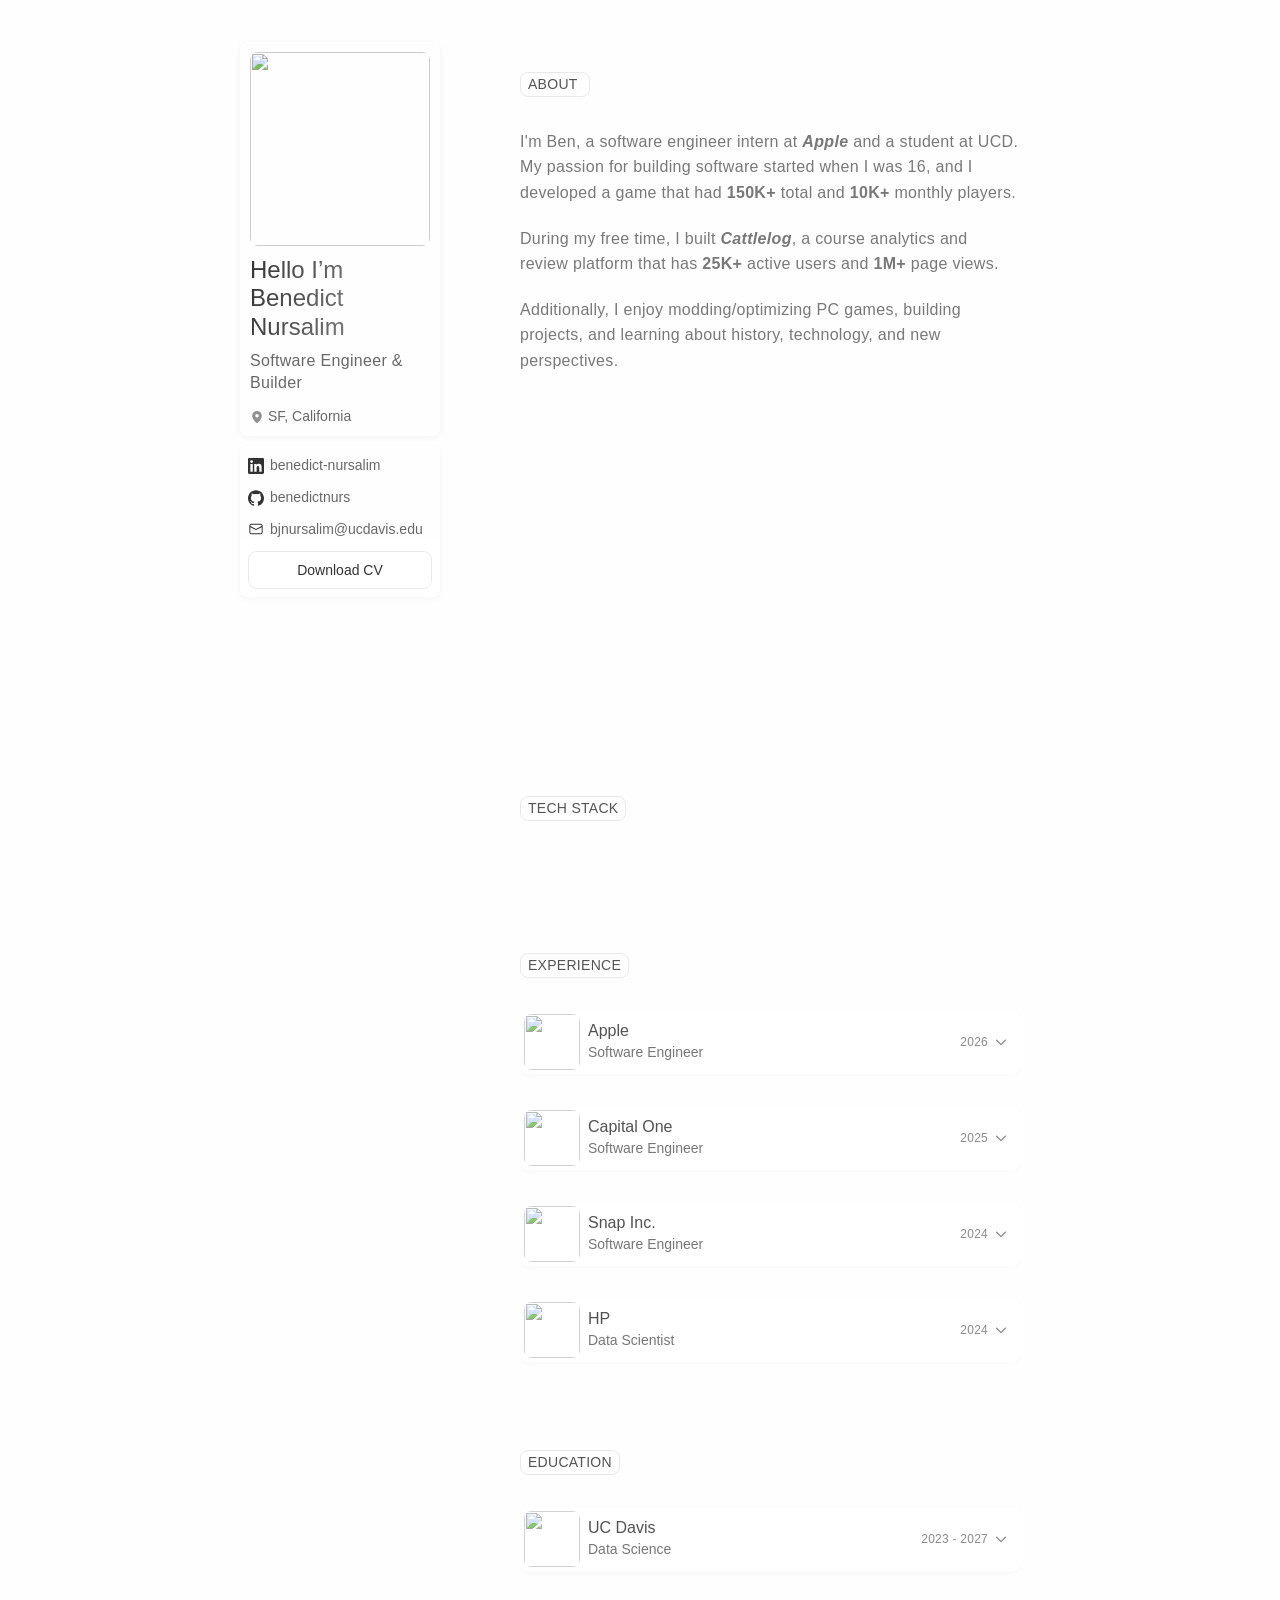
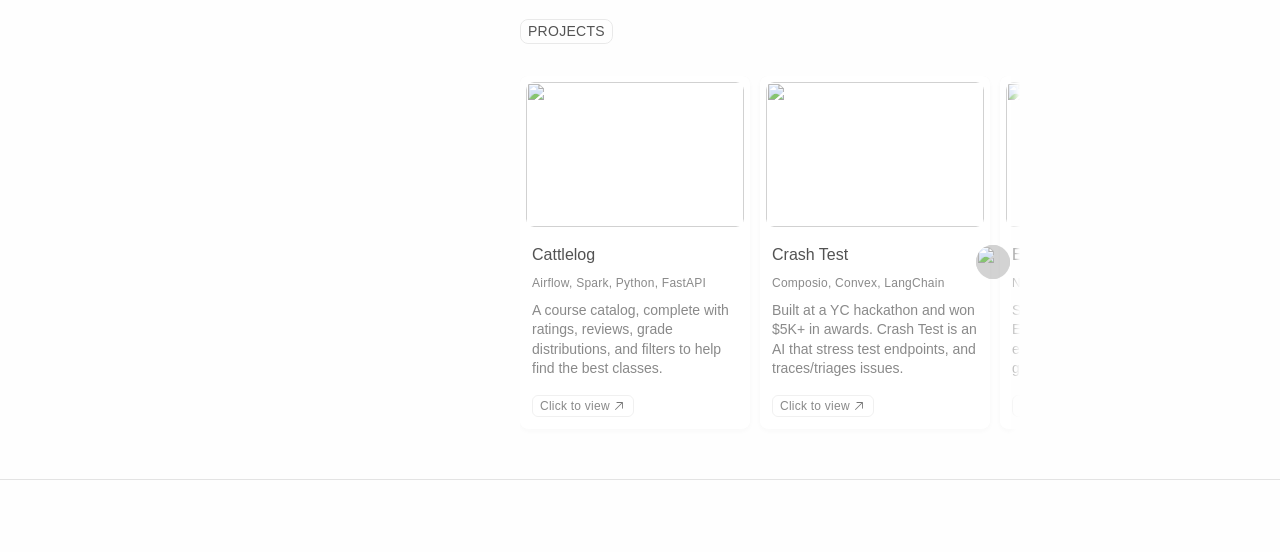
==== commit 14442ad5: "Update portfolio site" ====
--- a/portfolio/index.html
+++ b/portfolio/index.html
@@ -1,6 +1,6 @@
 <!doctype html>
 <!-- Made in Framer · framer.com ✨ -->
-<!-- Published Jan 17, 2026, 10:13 PM UTC -->
+<!-- Published Jan 17, 2026, 10:20 PM UTC -->
 <html>
 <head>
     <meta charset="utf-8">
@@ -14,8 +14,8 @@
     <meta name="generator" content="Framer 656a448">
     <title>Benedict Nursalim</title>
     <meta name="description" content="Benedict's SWE portfolio.">
-    <meta name="framer-search-index" content="https://framerusercontent.com/sites/1vLRpEuSRN5pPEhlMEMpNd/searchIndex-C81OL1MygRc9.json">
-    <meta name="framer-search-index-fallback" content="https://framerusercontent.com/sites/1vLRpEuSRN5pPEhlMEMpNd/searchIndex-gITymUUjinps.json">
+    <meta name="framer-search-index" content="https://framerusercontent.com/sites/1vLRpEuSRN5pPEhlMEMpNd/searchIndex-sjugnyVRimiw.json">
+    <meta name="framer-search-index-fallback" content="https://framerusercontent.com/sites/1vLRpEuSRN5pPEhlMEMpNd/searchIndex-C81OL1MygRc9.json">
     <link href="https://framerusercontent.com/images/yv5Ffd3AtaN61I0yE4Cd3Ryl0c.png" rel="icon" media="(prefers-color-scheme: light)">
     <link href="https://framerusercontent.com/images/yv5Ffd3AtaN61I0yE4Cd3Ryl0c.png" rel="icon" media="(prefers-color-scheme: dark)">
     <!-- Open Graph / Facebook -->
@@ -117,7 +117,7 @@
 @font-face { font-family: "General Sans Placeholder"; src: local("Arial"); ascent-override: 99.89%; descent-override: 23.74%; line-gap-override: 9.89%; size-adjust: 101.11% }
 @font-face { font-family: "Be Vietnam Pro Placeholder"; src: local("Arial"); ascent-override: 90.08%; descent-override: 23.87%; line-gap-override: 0.00%; size-adjust: 111.01% }</style>
     
-    <meta name="robots" content="max-image-preview:large"><link rel="canonical" href="index.html"><meta property="og:url" content="https://kind-action-155196.framer.app/"><style data-framer-breakpoint-css>@media(min-width: 1200px){.hidden-1rtt3a8{display:none!important}}@media(min-width: 810px) and (max-width: 1199.98px){.hidden-17vk6bv{display:none!important}}@media(max-width: 809.98px){.hidden-17v9a3d{display:none!important}}</style><style data-framer-css-ssr-minified data-framer-components="framer-lib-cursors-host framer-iXNlM PropertyOverrides framer-S4K9g framer-lib-combinedCSSRules framer-SdZ6Y framer-IjjuG framer-2pBmG framer-PpEY3 framer-3PRdi framer-AVGgA framer-mte5f framer-sLhkY">html,body,#main{box-sizing:border-box;margin:0;padding:0}:root{-webkit-font-smoothing:antialiased;-moz-osx-font-smoothing:grayscale}*{box-sizing:border-box;-webkit-font-smoothing:inherit}h1,h2,h3,h4,h5,h6,p,figure{margin:0}body,input,textarea,select,button{font-family:sans-serif;font-size:12px}body{--token-00f99384-2d4b-41d1-8b4c-32570e082e1e:#f6f6f6;--token-ed40e82c-a79f-49db-9ac3-9a9798edbe56:#000;--token-6aa8a132-e900-471c-8f5b-114f449a82b7:#fefefe;--token-2d45679e-d402-48a2-972a-fa3db62f47e2:#000000d6;--token-3b16ca33-2f13-4597-b3fd-ee602c6e2b5e:#000000a3;--token-3662c94c-d899-4904-9933-c3e0450ae03c:#fafafa;--token-fc3f02ef-e37d-4911-8d91-5374484ac168:#000}@media (prefers-color-scheme:dark){body{--token-fc3f02ef-e37d-4911-8d91-5374484ac168:#0d0d0d}}@supports (z-index:calc(infinity)){#__framer-badge-container{--infinity:infinity}}#__framer-badge-container{pointer-events:none;width:100%;z-index:calc(var(--infinity,2147480000));justify-content:flex-end;padding:20px;display:flex;position:fixed;bottom:0}@supports (background:-webkit-named-image(i)) and (not (grid-template-rows:subgrid)){body{--framer-will-change-override:transform}}@supports (background:-webkit-named-image(i)) and (not (position-area:top right)){body{--framer-will-change-filter-override:filter}}[data-framer-component-type=Text] div div span,[data-framer-component-type=Text] a div span,[data-framer-component-type=Text] span span span,[data-framer-component-type=Text] p span span,[data-framer-component-type=Text] h1 span span,[data-framer-component-type=Text] h2 span span,[data-framer-component-type=Text] h3 span span,[data-framer-component-type=Text] h4 span span,[data-framer-component-type=Text] h5 span span,[data-framer-component-type=Text] h6 span span,[data-framer-component-type=Text] a{font-family:var(--font-family);font-style:var(--font-style);font-weight:min(calc(var(--framer-font-weight-increase,0) + var(--font-weight,400)),900);color:var(--text-color);letter-spacing:var(--letter-spacing);font-size:var(--font-size);text-transform:var(--text-transform);--text-decoration:var(--framer-text-decoration-style,solid)var(--framer-text-decoration,none)var(--framer-text-decoration-color,currentcolor)var(--framer-text-decoration-thickness,auto);--text-decoration-skip-ink:var(--framer-text-decoration-skip-ink);--text-underline-offset:var(--framer-text-decoration-offset);line-height:var(--line-height);--font-family:var(--framer-font-family);--font-style:var(--framer-font-style);--font-weight:var(--framer-font-weight);--text-color:var(--framer-text-color);--letter-spacing:var(--framer-letter-spacing);--font-size:var(--framer-font-size);--text-transform:var(--framer-text-transform);--line-height:var(--framer-line-height)}@supports not (color:color(display-p3 1 1 1)){p.framer-text,div.framer-text,h1.framer-text,h2.framer-text,h3.framer-text,h4.framer-text,h5.framer-text,h6.framer-text,li.framer-text,ol.framer-text,ul.framer-text,span.framer-text:not([data-text-fill]){color:var(--framer-blockquote-text-color-rgb,var(--framer-blockquote-text-color,var(--framer-text-color-rgb,var(--framer-text-color,#000))));-webkit-text-stroke-color:var(--framer-text-stroke-color-rgb,var(--framer-text-stroke-color,initial))}mark.framer-text{background-color:var(--framer-blockquote-text-background-color-rgb,var(--framer-blockquote-text-background-color,var(--framer-text-background-color-rgb,var(--framer-text-background-color,initial))))}}@supports not (color:color(display-p3 1 1 1)){code.framer-text,code.framer-text span.framer-text:not([data-text-fill]){color:var(--framer-blockquote-text-color-rgb,var(--framer-blockquote-text-color,var(--framer-code-text-color-rgb,var(--framer-code-text-color,var(--framer-text-color-rgb,var(--framer-text-color,#000))))))}}@supports not (color:color(display-p3 1 1 1)){a.framer-text,span.framer-text[data-nested-link]{color:var(--framer-blockquote-text-color-rgb,var(--framer-blockquote-text-color,var(--framer-link-text-color-rgb,var(--framer-link-text-color,var(--framer-text-color-rgb,var(--framer-text-color,#000))))));background-color:var(--framer-link-text-background-color-rgb,var(--framer-link-text-background-color,initial));-webkit-text-decoration-color:var(--framer-link-text-decoration-color-rgb,var(--framer-link-text-decoration-color,var(--framer-text-decoration-color-rgb,var(--framer-text-decoration-color,currentcolor))));text-decoration-color:var(--framer-link-text-decoration-color-rgb,var(--framer-link-text-decoration-color,var(--framer-text-decoration-color-rgb,var(--framer-text-decoration-color,currentcolor))))}}@supports not (color:color(display-p3 1 1 1)){code.framer-text a.framer-text,code.framer-text a.framer-text span.framer-text:not([data-text-fill]),code.framer-text span.framer-text[data-nested-link],code.framer-text span.framer-text[data-nested-link] span.framer-text:not([data-text-fill]){color:var(--framer-blockquote-text-color-rgb,var(--framer-blockquote-text-color,var(--framer-link-text-color-rgb,var(--framer-link-text-color,var(--framer-code-text-color-rgb,var(--framer-code-text-color,var(--framer-text-color-rgb,var(--framer-text-color,#000))))))))}}@supports not (color:color(display-p3 1 1 1)){a.framer-text:hover,span.framer-text[data-nested-link]:hover{color:var(--framer-link-hover-text-color-rgb,var(--framer-link-hover-text-color,var(--framer-blockquote-text-color-rgb,var(--framer-blockquote-text-color,var(--framer-link-text-color-rgb,var(--framer-link-text-color,var(--framer-text-color-rgb,var(--framer-text-color,#000))))))));background-color:var(--framer-link-hover-text-background-color-rgb,var(--framer-link-hover-text-background-color,var(--framer-link-text-background-color-rgb,var(--framer-link-text-background-color,var(--framer-text-background-color-rgb,var(--framer-text-background-color,initial))))));-webkit-text-decoration-color:var(--framer-link-hover-text-decoration-color-rgb,var(--framer-link-hover-text-decoration-color,var(--framer-link-text-decoration-color-rgb,var(--framer-link-text-decoration-color,var(--framer-text-decoration-color-rgb,var(--framer-text-decoration-color,currentcolor))))));text-decoration-color:var(--framer-link-hover-text-decoration-color-rgb,var(--framer-link-hover-text-decoration-color,var(--framer-link-text-decoration-color-rgb,var(--framer-link-text-decoration-color,var(--framer-text-decoration-color-rgb,var(--framer-text-decoration-color,currentcolor))))))}}@supports not (color:color(display-p3 1 1 1)){code.framer-text a.framer-text:hover,code.framer-text span.framer-text[data-nested-link]:hover{color:var(--framer-link-hover-text-color-rgb,var(--framer-link-hover-text-color,var(--framer-blockquote-text-color-rgb,var(--framer-blockquote-text-color,var(--framer-link-text-color-rgb,var(--framer-link-text-color,var(--framer-code-text-color-rgb,var(--framer-code-text-color,var(--framer-text-color-rgb,var(--framer-text-color,#000))))))))))}}@supports not (color:color(display-p3 1 1 1)){a.framer-text[data-framer-page-link-current],span.framer-text[data-framer-page-link-current]{color:var(--framer-link-current-text-color-rgb,var(--framer-link-current-text-color,var(--framer-link-text-color-rgb,var(--framer-link-text-color,var(--framer-text-color-rgb,var(--framer-text-color,#000))))));background-color:var(--framer-link-current-text-background-color-rgb,var(--framer-link-current-text-background-color,var(--framer-link-text-background-color-rgb,var(--framer-link-text-background-color,var(--framer-text-background-color-rgb,var(--framer-text-background-color,initial))))));-webkit-text-decoration-color:var(--framer-link-current-text-decoration-color-rgb,var(--framer-link-current-text-decoration-color,var(--framer-link-text-decoration-color-rgb,var(--framer-link-text-decoration-color,var(--framer-text-decoration-color-rgb,var(--framer-text-decoration-color,currentcolor))))));text-decoration-color:var(--framer-link-current-text-decoration-color-rgb,var(--framer-link-current-text-decoration-color,var(--framer-link-text-decoration-color-rgb,var(--framer-link-text-decoration-color,var(--framer-text-decoration-color-rgb,var(--framer-text-decoration-color,currentcolor))))))}}@supports not (color:color(display-p3 1 1 1)){code.framer-text a.framer-text[data-framer-page-link-current],code.framer-text a.framer-text[data-framer-page-link-current] span.framer-text:not([data-text-fill]),code.framer-text span.framer-text[data-framer-page-link-current],code.framer-text span.framer-text[data-framer-page-link-current] span.framer-text:not([data-text-fill]){color:var(--framer-link-current-text-color-rgb,var(--framer-link-current-text-color,var(--framer-link-text-color-rgb,var(--framer-link-text-color,var(--framer-code-text-color-rgb,var(--framer-code-text-color,var(--framer-text-color-rgb,var(--framer-text-color,#000))))))));background-color:var(--framer-link-current-text-background-color-rgb,var(--framer-link-current-text-background-color,var(--framer-link-text-background-color-rgb,var(--framer-link-text-background-color,var(--framer-text-background-color-rgb,var(--framer-text-background-color,initial))))))}}@supports not (color:color(display-p3 1 1 1)){a.framer-text[data-framer-page-link-current]:hover,span.framer-text[data-framer-page-link-current]:hover{color:var(--framer-link-hover-text-color-rgb,var(--framer-link-hover-text-color,var(--framer-link-current-text-color-rgb,var(--framer-link-current-text-color,var(--framer-link-text-color-rgb,var(--framer-link-text-color,var(--framer-code-text-color-rgb,var(--framer-code-text-color,var(--framer-text-color-rgb,var(--framer-text-color,#000))))))))));background-color:var(--framer-link-hover-text-background-color-rgb,var(--framer-link-hover-text-background-color,var(--framer-link-current-text-background-color-rgb,var(--framer-link-current-text-background-color,var(--framer-link-text-background-color-rgb,var(--framer-link-text-background-color,initial))))));-webkit-text-decoration-color:var(--framer-link-hover-text-decoration-color-rgb,var(--framer-link-hover-text-decoration-color,var(--framer-link-current-text-decoration-color-rgb,var(--framer-link-current-text-decoration-color,var(--framer-link-text-decoration-color-rgb,var(--framer-link-text-decoration-color,var(--framer-text-decoration-color-rgb,var(--framer-text-decoration-color,currentcolor))))))));text-decoration-color:var(--framer-link-hover-text-decoration-color-rgb,var(--framer-link-hover-text-decoration-color,var(--framer-link-current-text-decoration-color-rgb,var(--framer-link-current-text-decoration-color,var(--framer-link-text-decoration-color-rgb,var(--framer-link-text-decoration-color,var(--framer-text-decoration-color-rgb,var(--framer-text-decoration-color,currentcolor))))))))}}@supports not (color:color(display-p3 1 1 1)){code.framer-text a.framer-text[data-framer-page-link-current]:hover,code.framer-text a.framer-text[data-framer-page-link-current]:hover span.framer-text:not([data-text-fill]),code.framer-text span.framer-text[data-framer-page-link-current]:hover,code.framer-text span.framer-text[data-framer-page-link-current]:hover span.framer-text:not([data-text-fill]){color:var(--framer-link-hover-text-color-rgb,var(--framer-link-hover-text-color,var(--framer-link-current-text-color-rgb,var(--framer-link-current-text-color,var(--framer-link-text-color-rgb,var(--framer-link-text-color,var(--framer-code-text-color-rgb,var(--framer-code-text-color,var(--framer-text-color-rgb,var(--framer-text-color,#000))))))))));background-color:var(--framer-link-hover-text-background-color-rgb,var(--framer-link-hover-text-background-color,var(--framer-link-current-text-background-color-rgb,var(--framer-link-current-text-background-color,var(--framer-link-text-background-color-rgb,var(--framer-link-text-background-color,initial))))))}}@supports not (aspect-ratio:1){.framer-text-module:not([data-width=fit])[style*=aspect-ratio]{position:relative}.framer-text-module:not([data-width=fit])[style*=aspect-ratio]:before{content:"";padding-bottom:calc(100%/calc(var(--aspect-ratio)));display:block}.framer-text-module[data-width=fill]>:first-child,.framer-text-module:not([data-width=fit])[style*=aspect-ratio]>:first-child{height:100%;position:absolute;top:0;left:0}}@supports not (overflow:clip){:root{--overflow-clip-fallback:hidden}}@supports (background:-webkit-named-image(i)) and (not (contain-intrinsic-size:inherit)){div.framer-text,p.framer-text,h1.framer-text,h2.framer-text,h3.framer-text,h4.framer-text,h5.framer-text,h6.framer-text,ol.framer-text,ul.framer-text,li.framer-text,blockquote.framer-text,.framer-text.framer-image{display:var(--text-truncation-display-inline-for-safari-16,revert)}div.framer-text:after,p.framer-text:after,h1.framer-text:after,h2.framer-text:after,h3.framer-text:after,h4.framer-text:after,h5.framer-text:after,h6.framer-text:after,ol.framer-text:after,ul.framer-text:after,li.framer-text:after,blockquote.framer-text:after,.framer-text.framer-image:after{content:var(--text-truncation-line-break-for-safari-16);white-space:pre}.framer-text.framer-text-module,.framer-text.framer-table-wrapper{display:var(--text-truncation-display-none-for-safari-16,revert)}p.framer-text[data-text-fill]{display:var(--text-truncation-display-inline-for-safari-16,inline-block)}}@supports (corner-shape:superellipse(2)){:root{--one-if-corner-shape-supported:1}}.framer-cursor-none,.framer-cursor-none *{cursor:none!important}.framer-pointer-events-none,.framer-pointer-events-none *{pointer-events:none!important}@supports (aspect-ratio:1){body{--framer-aspect-ratio-supported:auto}}.framer-iXNlM.framer-1z9ryk,.framer-iXNlM .framer-1z9ryk{display:block}.framer-iXNlM.framer-1rtt3a8{background-color:var(--token-6aa8a132-e900-471c-8f5b-114f449a82b7,#fefefe);flex-flow:column;place-content:center flex-start;align-items:center;gap:0;width:1200px;height:min-content;padding:0;display:flex;position:relative;overflow:visible}.framer-iXNlM .framer-ztx5l0{flex-flow:row;flex:none;place-content:center;align-items:center;gap:0;width:100%;max-width:1200px;height:min-content;padding:0;display:flex;position:relative;overflow:visible}.framer-iXNlM .framer-vruu29{z-index:1;flex-flow:column;flex:none;place-content:center flex-start;align-self:stretch;align-items:center;gap:10px;width:40%;height:auto;padding:24px 0 40px 220px;display:flex;position:sticky;top:40px;overflow:visible}.framer-iXNlM .framer-p9qeqe{z-index:1;flex-flow:column;flex:none;place-content:center;align-items:center;gap:10px;width:224px;height:min-content;padding:12px;display:flex;position:sticky;top:30px;overflow:hidden}.framer-iXNlM .framer-wklys6-container,.framer-iXNlM .framer-1jsuk5c-container,.framer-iXNlM .framer-8x1stn-container,.framer-iXNlM .framer-45td7p-container,.framer-iXNlM .framer-uxe7jq-container,.framer-iXNlM .framer-1jeikjf-container,.framer-iXNlM .framer-2y34gw-container,.framer-iXNlM .framer-1qb5knz-container,.framer-iXNlM .framer-1y90mbr-container{flex:none;width:100%;height:auto;position:relative}.framer-iXNlM .framer-1ojs8k8{opacity:.9;flex-flow:column;flex:none;place-content:flex-start;align-items:flex-start;gap:56px;width:60%;height:min-content;padding:52px 220px 90px 0;display:flex;position:relative;overflow:visible}.framer-iXNlM .framer-1c1f2d4{z-index:1;flex-flow:column;flex:none;place-content:flex-start;align-items:flex-start;gap:32px;width:100%;height:min-content;padding:0;display:flex;position:sticky;overflow:visible}.framer-iXNlM .framer-goiq4x-container,.framer-iXNlM .framer-18bwdrh-container,.framer-iXNlM .framer-1e9szoq-container,.framer-iXNlM .framer-1we0zse-container,.framer-iXNlM .framer-e0kumz-container{flex:none;width:auto;height:auto;position:relative}.framer-iXNlM .framer-1ufo3s8{--framer-paragraph-spacing:0px;white-space:pre-wrap;word-break:break-word;word-wrap:break-word;flex:none;width:100%;height:auto;position:relative}.framer-iXNlM .framer-f1z919{flex-flow:column;flex:none;place-content:flex-start center;align-items:flex-start;gap:64px;width:100%;height:min-content;padding:0;display:flex;position:relative;overflow:visible}.framer-iXNlM .framer-lzle9l{flex-flow:column;flex:none;place-content:flex-start;align-items:flex-start;gap:32px;width:100%;height:min-content;padding:0;display:flex;position:relative;overflow:hidden}.framer-iXNlM .framer-14hspjy-container{flex:none;width:100%;height:65px;position:relative}.framer-iXNlM .framer-1jweakc{flex-flow:row;place-content:center;align-items:center;gap:48px;width:min-content;height:min-content;padding:0 40px 0 0;display:flex;position:relative;overflow:hidden}.framer-iXNlM .framer-zrhhz8,.framer-iXNlM .framer-15i5nn,.framer-iXNlM .framer-et1kyq,.framer-iXNlM .framer-1324isi,.framer-iXNlM .framer-1ebhy49,.framer-iXNlM .framer-128jdj,.framer-iXNlM .framer-1f2ur1t,.framer-iXNlM .framer-d66igp,.framer-iXNlM .framer-pwkktf,.framer-iXNlM .framer-121reyh{aspect-ratio:1;height:var(--framer-aspect-ratio-supported,40px);flex:none;width:40px;position:relative;overflow:visible}.framer-iXNlM .framer-187l8pk,.framer-iXNlM .framer-11t3n5h{aspect-ratio:1;height:var(--framer-aspect-ratio-supported,40px);flex:none;width:40px;position:relative}.framer-iXNlM .framer-4ofqcc,.framer-iXNlM .framer-1sabpir{flex-flow:column;flex:none;place-content:flex-start;align-items:flex-start;gap:20px;width:100%;height:min-content;padding:0;display:flex;position:relative;overflow:hidden}.framer-iXNlM .framer-1u0032e,.framer-iXNlM .framer-15nmd36{flex-flow:column;flex:none;place-content:center;align-items:center;gap:32px;width:100%;height:min-content;padding:12px 0;display:flex;position:relative;overflow:hidden}.framer-iXNlM .framer-1192b2h{z-index:0;flex-flow:column;flex:none;place-content:flex-start;align-items:flex-start;gap:32px;width:100%;height:min-content;padding:0 0 20px;display:flex;position:relative;overflow:hidden}.framer-iXNlM .framer-ey6p5b-container{z-index:0;flex:none;width:100%;height:auto;position:relative}.framer-iXNlM .framer-1ld012v-container,.framer-iXNlM .framer-13dibgc-container,.framer-iXNlM .framer-1i5pvfn-container,.framer-iXNlM .framer-2wxnvn-container,.framer-iXNlM .framer-w1ptvr-container{width:230px;height:auto;position:relative}.framer-iXNlM .framer-103ylgh-container,.framer-iXNlM .framer-1wng4ot-container{width:230px;height:353px;position:relative}.framer-izJF1 .framer-styles-preset-1i7q2ie:not(.rich-text-wrapper),.framer-izJF1 .framer-styles-preset-1i7q2ie.rich-text-wrapper p{--framer-font-family:"Inter Display","Inter Display Placeholder",sans-serif;--framer-font-family-bold:"Inter Display","Inter Display Placeholder",sans-serif;--framer-font-family-bold-italic:"Inter Display","Inter Display Placeholder",sans-serif;--framer-font-family-italic:"Inter Display","Inter Display Placeholder",sans-serif;--framer-font-open-type-features:normal;--framer-font-size:16px;--framer-font-style:normal;--framer-font-style-bold:normal;--framer-font-style-bold-italic:italic;--framer-font-style-italic:italic;--framer-font-variation-axes:normal;--framer-font-weight:400;--framer-font-weight-bold:700;--framer-font-weight-bold-italic:700;--framer-font-weight-italic:400;--framer-letter-spacing:.02em;--framer-line-height:1.6em;--framer-paragraph-spacing:20px;--framer-text-alignment:start;--framer-text-color:#000000bd;--framer-text-decoration:none;--framer-text-stroke-color:initial;--framer-text-stroke-width:initial;--framer-text-transform:none}@media (max-width:1199px) and (min-width:810px){.framer-izJF1 .framer-styles-preset-1i7q2ie:not(.rich-text-wrapper),.framer-izJF1 .framer-styles-preset-1i7q2ie.rich-text-wrapper p{--framer-font-family:"Inter Display","Inter Display Placeholder",sans-serif;--framer-font-family-bold:"Inter Display","Inter Display Placeholder",sans-serif;--framer-font-family-bold-italic:"Inter Display","Inter Display Placeholder",sans-serif;--framer-font-family-italic:"Inter Display","Inter Display Placeholder",sans-serif;--framer-font-open-type-features:normal;--framer-font-size:16px;--framer-font-style:normal;--framer-font-style-bold:normal;--framer-font-style-bold-italic:italic;--framer-font-style-italic:italic;--framer-font-variation-axes:normal;--framer-font-weight:400;--framer-font-weight-bold:700;--framer-font-weight-bold-italic:700;--framer-font-weight-italic:400;--framer-letter-spacing:.02em;--framer-line-height:1.5em;--framer-paragraph-spacing:20px;--framer-text-alignment:start;--framer-text-color:#000000bd;--framer-text-decoration:none;--framer-text-stroke-color:initial;--framer-text-stroke-width:initial;--framer-text-transform:none}}@media (max-width:809px) and (min-width:0){.framer-izJF1 .framer-styles-preset-1i7q2ie:not(.rich-text-wrapper),.framer-izJF1 .framer-styles-preset-1i7q2ie.rich-text-wrapper p{--framer-font-family:"Inter Display","Inter Display Placeholder",sans-serif;--framer-font-family-bold:"Inter Display","Inter Display Placeholder",sans-serif;--framer-font-family-bold-italic:"Inter Display","Inter Display Placeholder",sans-serif;--framer-font-family-italic:"Inter Display","Inter Display Placeholder",sans-serif;--framer-font-open-type-features:normal;--framer-font-size:16px;--framer-font-style:normal;--framer-font-style-bold:normal;--framer-font-style-bold-italic:italic;--framer-font-style-italic:italic;--framer-font-variation-axes:normal;--framer-font-weight:400;--framer-font-weight-bold:700;--framer-font-weight-bold-italic:700;--framer-font-weight-italic:400;--framer-letter-spacing:.02em;--framer-line-height:1.6em;--framer-paragraph-spacing:20px;--framer-text-alignment:start;--framer-text-color:#000000bd;--framer-text-decoration:none;--framer-text-stroke-color:initial;--framer-text-stroke-width:initial;--framer-text-transform:none}}.framer-iXNlM[data-hide-scrollbars=true]::-webkit-scrollbar{width:0;height:0}.framer-iXNlM [data-hide-scrollbars=true]::-webkit-scrollbar{width:0;height:0}.framer-iXNlM[data-hide-scrollbars=true]::-webkit-scrollbar-thumb{background:0 0}.framer-iXNlM [data-hide-scrollbars=true]::-webkit-scrollbar-thumb{background:0 0}.framer-iXNlM[data-hide-scrollbars=true],.framer-iXNlM [data-hide-scrollbars=true]{scrollbar-width:none}@media (min-width:810px) and (max-width:1199.98px){.framer-iXNlM.framer-1rtt3a8{width:810px}.framer-iXNlM .framer-ztx5l0{flex-direction:column}.framer-iXNlM .framer-vruu29{align-self:unset;z-index:2;background-color:#fff;flex-direction:row;order:0;width:100%;max-width:810px;height:min-content;padding:16px 110px 0;top:0}.framer-iXNlM .framer-p9qeqe{background-color:#fff;flex-direction:row;flex:1 0 0;width:1px}.framer-iXNlM .framer-wklys6-container{flex:1 0 0;width:1px}.framer-iXNlM .framer-1jsuk5c-container{width:auto}.framer-iXNlM .framer-1ojs8k8{background-color:#fff;order:1;place-content:center;align-items:center;width:100%;max-width:810px;padding:20px 130px 80px}}@media (max-width:809.98px){.framer-iXNlM.framer-1rtt3a8{width:390px}.framer-iXNlM .framer-ztx5l0{flex-direction:column}.framer-iXNlM .framer-vruu29{align-self:unset;z-index:2;gap:0;width:100%;height:min-content;min-height:175px;padding:0;top:0}.framer-iXNlM .framer-p9qeqe{gap:0;width:95%;padding:0;position:absolute;top:8px;left:50%;overflow:visible;transform:translate(-50%)}.framer-iXNlM .framer-wklys6-container{z-index:3;max-width:540px}.framer-iXNlM .framer-1ojs8k8{place-content:center;align-items:center;width:100%;max-width:530px;padding:36px 14px 40px}.framer-iXNlM .framer-1c1f2d4,.framer-iXNlM .framer-lzle9l,.framer-iXNlM .framer-4ofqcc,.framer-iXNlM .framer-1sabpir,.framer-iXNlM .framer-1192b2h{gap:24px}}.ssr-variant{display:contents}@supports (aspect-ratio:1){body{--framer-aspect-ratio-supported:auto}}.framer-S4K9g.framer-8q3yyi,.framer-S4K9g .framer-8q3yyi{display:block}.framer-S4K9g.framer-lxvmce{flex-flow:column;place-content:flex-start;align-items:flex-start;gap:16px;width:200px;height:min-content;padding:10px;display:flex;position:relative;overflow:visible}.framer-S4K9g .framer-1qndkxc{flex-flow:column;flex:none;place-content:center;align-items:center;gap:10px;width:100%;height:min-content;padding:0;display:flex;position:relative;overflow:visible}.framer-S4K9g .framer-19smhcf{aspect-ratio:.93;height:var(--framer-aspect-ratio-supported,194px);flex:none;width:100%;position:relative}.framer-S4K9g .framer-xbwglo{flex-flow:column;flex:none;place-content:flex-start center;align-items:flex-start;gap:12px;width:100%;height:min-content;padding:0;display:flex;position:relative;overflow:hidden}.framer-S4K9g .framer-pkolc{flex-flow:column;flex:none;place-content:flex-start center;align-items:flex-start;gap:10px;width:100%;height:min-content;padding:0;display:flex;position:relative;overflow:hidden}.framer-S4K9g .framer-1ju07ws{flex-flow:column;flex:none;place-content:flex-start;align-items:flex-start;gap:8px;width:100%;height:min-content;padding:0;display:flex;position:relative;overflow:visible}.framer-S4K9g .framer-13olkik,.framer-S4K9g .framer-hdxxur{white-space:pre-wrap;word-break:break-word;word-wrap:break-word;flex:none;width:100%;height:auto;position:relative}.framer-S4K9g .framer-1iexo2n,.framer-S4K9g .framer-1r52yzw,.framer-S4K9g .framer-xuhdyq,.framer-S4K9g .framer-n0eha{flex-flow:row;flex:none;place-content:center flex-start;align-items:center;gap:4px;width:100%;height:min-content;padding:0;display:flex;position:relative;overflow:hidden}.framer-S4K9g .framer-1dy5mdg{aspect-ratio:1;height:var(--framer-aspect-ratio-supported,14px);flex:none;width:14px;position:relative}.framer-S4K9g .framer-13naf44,.framer-S4K9g .framer-r0i8ze,.framer-S4K9g .framer-1ep0i2u,.framer-S4K9g .framer-d07l1o{white-space:pre-wrap;word-break:break-word;word-wrap:break-word;flex:1 0 0;width:1px;height:auto;position:relative}.framer-S4K9g .framer-na5r45{flex-flow:row;flex:none;place-content:flex-start space-between;align-items:flex-start;width:100%;height:min-content;padding:0;display:flex;position:relative;overflow:visible}.framer-S4K9g .framer-1xp81zu{will-change:var(--framer-will-change-override,transform);flex-flow:column;flex:none;place-content:center;align-items:center;gap:0;width:min-content;height:min-content;padding:0;display:flex;position:relative;overflow:hidden}.framer-S4K9g .framer-1nuobxu-container,.framer-S4K9g .framer-1db0puj-container{flex:none;width:172px;height:auto;position:relative}.framer-S4K9g .framer-d0ktyi{flex-flow:column;flex:1 0 0;place-content:flex-start center;align-self:stretch;align-items:flex-start;gap:10px;width:1px;height:auto;padding:0;display:flex;position:relative;overflow:hidden}.framer-S4K9g .framer-vz3h7s,.framer-S4K9g .framer-d78e5y,.framer-S4K9g .framer-1rxjfdx{aspect-ratio:1;height:var(--framer-aspect-ratio-supported,16px);flex:none;width:16px;position:relative}.framer-S4K9g .framer-mpe1fl{cursor:pointer;z-index:1;flex-flow:row;flex:none;place-content:center;align-items:center;gap:10px;width:16px;height:min-content;min-height:16px;padding:0;display:flex;position:absolute;top:8px;right:14px;overflow:visible}.framer-S4K9g .framer-1tepjq4{aspect-ratio:1;height:var(--framer-aspect-ratio-supported,16px);z-index:1;flex:none;width:16px;position:absolute;top:50%;left:50%}.framer-S4K9g .framer-13jsm4z{aspect-ratio:1;height:var(--framer-aspect-ratio-supported,16px);z-index:1;flex:none;position:absolute;top:0;left:0;right:0}.framer-S4K9g.framer-v-1fa9qmt.framer-lxvmce{flex-direction:row;gap:0;width:min-content;padding:8px}.framer-S4K9g.framer-v-1fa9qmt .framer-1qndkxc{flex-direction:row;justify-content:flex-start;gap:8px;width:314px}.framer-S4K9g.framer-v-1fa9qmt .framer-19smhcf{aspect-ratio:.816327;height:var(--framer-aspect-ratio-supported,164px);width:134px}.framer-S4K9g.framer-v-1fa9qmt .framer-xbwglo{flex:1 0 0;gap:10px;width:1px}.framer-S4K9g.framer-v-1fa9qmt .framer-pkolc,.framer-S4K9g.framer-v-qui6mp .framer-pkolc,.framer-S4K9g.framer-v-iepldh .framer-pkolc{gap:8px}.framer-S4K9g.framer-v-1fa9qmt .framer-hdxxur,.framer-S4K9g.framer-v-qui6mp .framer-hdxxur,.framer-S4K9g.framer-v-iepldh .framer-hdxxur{max-width:200px}.framer-S4K9g.framer-v-1fa9qmt .framer-1dy5mdg,.framer-S4K9g.framer-v-iepldh .framer-1dy5mdg{height:var(--framer-aspect-ratio-supported,12px);width:12px}.framer-S4K9g.framer-v-qui6mp.framer-lxvmce{cursor:pointer;flex-direction:row;gap:0;width:360px;padding:6px}.framer-S4K9g.framer-v-qui6mp .framer-1qndkxc{flex-direction:row;flex:1 0 0;gap:8px;width:1px}.framer-S4K9g.framer-v-qui6mp .framer-19smhcf,.framer-S4K9g.framer-v-iepldh .framer-19smhcf{aspect-ratio:.816327;height:var(--framer-aspect-ratio-supported,155px);width:126px}.framer-S4K9g.framer-v-qui6mp .framer-xbwglo{flex:1 0 0;gap:8px;width:1px;padding:2px 0}.framer-S4K9g.framer-v-qui6mp .framer-1dy5mdg{height:var(--framer-aspect-ratio-supported,12px);order:0;width:12px}.framer-S4K9g.framer-v-qui6mp .framer-13naf44,.framer-S4K9g.framer-v-iepldh .framer-1xp81zu,.framer-S4K9g.framer-v-iepldh .framer-r0i8ze,.framer-S4K9g.framer-v-iepldh .framer-1ep0i2u,.framer-S4K9g.framer-v-iepldh .framer-d07l1o{order:1}.framer-S4K9g.framer-v-qui6mp .framer-mpe1fl{top:12px;right:12px}.framer-S4K9g.framer-v-qui6mp .framer-1tepjq4{left:unset;top:0;right:0}.framer-S4K9g.framer-v-iepldh.framer-lxvmce{gap:12px;width:360px;padding:6px}.framer-S4K9g.framer-v-iepldh .framer-1qndkxc{cursor:pointer;flex-direction:row;gap:8px}.framer-S4K9g.framer-v-iepldh .framer-xbwglo{cursor:pointer;flex:1 0 0;gap:8px;width:1px;padding:2px 0}.framer-S4K9g.framer-v-iepldh .framer-d0ktyi,.framer-S4K9g.framer-v-iepldh .framer-vz3h7s,.framer-S4K9g.framer-v-iepldh .framer-d78e5y,.framer-S4K9g.framer-v-iepldh .framer-1rxjfdx{order:0}.framer-S4K9g.framer-v-iepldh .framer-mpe1fl{min-height:18px;top:12px;right:12px}.framer-S4K9g[data-border=true]:after,.framer-S4K9g [data-border=true]:after{content:"";border-width:var(--border-top-width,0)var(--border-right-width,0)var(--border-bottom-width,0)var(--border-left-width,0);border-color:var(--border-color,none);border-style:var(--border-style,none);box-sizing:border-box;border-radius:inherit;corner-shape:inherit;pointer-events:none;width:100%;height:100%;position:absolute;top:0;left:0}body{--framer-will-change-override:none}@supports (background:-webkit-named-image(i)) and (not (grid-template-rows:subgrid)){body{--framer-will-change-override:transform}}body{--framer-will-change-filter-override:none}@supports (background:-webkit-named-image(i)) and (not (position-area:top right)){body{--framer-will-change-filter-override:filter}}[data-framer-component-type]{position:absolute}[data-framer-component-type=Text]{cursor:inherit}[data-framer-component-text-autosized] *{white-space:pre}[data-framer-component-type=Text]>*{text-align:var(--framer-text-alignment,start)}[data-framer-component-type=Text] span span,[data-framer-component-type=Text] p span,[data-framer-component-type=Text] h1 span,[data-framer-component-type=Text] h2 span,[data-framer-component-type=Text] h3 span,[data-framer-component-type=Text] h4 span,[data-framer-component-type=Text] h5 span,[data-framer-component-type=Text] h6 span{display:block}[data-framer-component-type=Text] span span span,[data-framer-component-type=Text] p span span,[data-framer-component-type=Text] h1 span span,[data-framer-component-type=Text] h2 span span,[data-framer-component-type=Text] h3 span span,[data-framer-component-type=Text] h4 span span,[data-framer-component-type=Text] h5 span span,[data-framer-component-type=Text] h6 span span{display:unset}[data-framer-component-type=Text] div div span,[data-framer-component-type=Text] a div span,[data-framer-component-type=Text] span span span,[data-framer-component-type=Text] p span span,[data-framer-component-type=Text] h1 span span,[data-framer-component-type=Text] h2 span span,[data-framer-component-type=Text] h3 span span,[data-framer-component-type=Text] h4 span span,[data-framer-component-type=Text] h5 span span,[data-framer-component-type=Text] h6 span span,[data-framer-component-type=Text] a{font-family:var(--font-family);font-style:var(--font-style);font-weight:min(calc(var(--framer-font-weight-increase,0) + var(--font-weight,400)),900);color:var(--text-color);letter-spacing:var(--letter-spacing);font-size:var(--font-size);text-transform:var(--text-transform);--text-decoration:var(--framer-text-decoration-style,solid)var(--framer-text-decoration,none)var(--framer-text-decoration-color,currentcolor)var(--framer-text-decoration-thickness,auto);--text-decoration-skip-ink:var(--framer-text-decoration-skip-ink);--text-underline-offset:var(--framer-text-decoration-offset);line-height:var(--line-height);--font-family:var(--framer-font-family);--font-style:var(--framer-font-style);--font-weight:var(--framer-font-weight);--text-color:var(--framer-text-color);--letter-spacing:var(--framer-letter-spacing);--font-size:var(--framer-font-size);--text-transform:var(--framer-text-transform);--line-height:var(--framer-line-height)}[data-framer-component-type=Text] a,[data-framer-component-type=Text] a div span,[data-framer-component-type=Text] a span span span,[data-framer-component-type=Text] a p span span,[data-framer-component-type=Text] a h1 span span,[data-framer-component-type=Text] a h2 span span,[data-framer-component-type=Text] a h3 span span,[data-framer-component-type=Text] a h4 span span,[data-framer-component-type=Text] a h5 span span,[data-framer-component-type=Text] a h6 span span{--font-family:var(--framer-link-font-family,var(--framer-font-family));--font-style:var(--framer-link-font-style,var(--framer-font-style));--font-weight:var(--framer-link-font-weight,var(--framer-font-weight));--text-color:var(--framer-link-text-color,var(--framer-text-color));--font-size:var(--framer-link-font-size,var(--framer-font-size));--text-transform:var(--framer-link-text-transform,var(--framer-text-transform));--text-decoration:var(--framer-link-text-decoration-style,var(--framer-text-decoration-style,solid))var(--framer-link-text-decoration,var(--framer-text-decoration,none))var(--framer-link-text-decoration-color,var(--framer-text-decoration-color,currentcolor))var(--framer-link-text-decoration-thickness,var(--framer-text-decoration-thickness,auto));--text-decoration-skip-ink:var(--framer-link-text-decoration-skip-ink,var(--framer-text-decoration-skip-ink));--text-underline-offset:var(--framer-link-text-decoration-offset,var(--framer-text-decoration-offset))}[data-framer-component-type=Text] a:hover,[data-framer-component-type=Text] a div span:hover,[data-framer-component-type=Text] a span span span:hover,[data-framer-component-type=Text] a p span span:hover,[data-framer-component-type=Text] a h1 span span:hover,[data-framer-component-type=Text] a h2 span span:hover,[data-framer-component-type=Text] a h3 span span:hover,[data-framer-component-type=Text] a h4 span span:hover,[data-framer-component-type=Text] a h5 span span:hover,[data-framer-component-type=Text] a h6 span span:hover{--font-family:var(--framer-link-hover-font-family,var(--framer-link-font-family,var(--framer-font-family)));--font-style:var(--framer-link-hover-font-style,var(--framer-link-font-style,var(--framer-font-style)));--font-weight:var(--framer-link-hover-font-weight,var(--framer-link-font-weight,var(--framer-font-weight)));--text-color:var(--framer-link-hover-text-color,var(--framer-link-text-color,var(--framer-text-color)));--font-size:var(--framer-link-hover-font-size,var(--framer-link-font-size,var(--framer-font-size)));--text-transform:var(--framer-link-hover-text-transform,var(--framer-link-text-transform,var(--framer-text-transform)));--text-decoration:var(--framer-link-hover-text-decoration-style,var(--framer-link-text-decoration-style,var(--framer-text-decoration-style,solid)))var(--framer-link-hover-text-decoration,var(--framer-link-text-decoration,var(--framer-text-decoration,none)))var(--framer-link-hover-text-decoration-color,var(--framer-link-text-decoration-color,var(--framer-text-decoration-color,currentcolor)))var(--framer-link-hover-text-decoration-thickness,var(--framer-link-text-decoration-thickness,var(--framer-text-decoration-thickness,auto)));--text-decoration-skip-ink:var(--framer-link-hover-text-decoration-skip-ink,var(--framer-link-text-decoration-skip-ink,var(--framer-text-decoration-skip-ink)));--text-underline-offset:var(--framer-link-hover-text-decoration-offset,var(--framer-link-text-decoration-offset,var(--framer-text-decoration-offset)))}[data-framer-component-type=Text].isCurrent a,[data-framer-component-type=Text].isCurrent a div span,[data-framer-component-type=Text].isCurrent a span span span,[data-framer-component-type=Text].isCurrent a p span span,[data-framer-component-type=Text].isCurrent a h1 span span,[data-framer-component-type=Text].isCurrent a h2 span span,[data-framer-component-type=Text].isCurrent a h3 span span,[data-framer-component-type=Text].isCurrent a h4 span span,[data-framer-component-type=Text].isCurrent a h5 span span,[data-framer-component-type=Text].isCurrent a h6 span span{--font-family:var(--framer-link-current-font-family,var(--framer-link-font-family,var(--framer-font-family)));--font-style:var(--framer-link-current-font-style,var(--framer-link-font-style,var(--framer-font-style)));--font-weight:var(--framer-link-current-font-weight,var(--framer-link-font-weight,var(--framer-font-weight)));--text-color:var(--framer-link-current-text-color,var(--framer-link-text-color,var(--framer-text-color)));--font-size:var(--framer-link-current-font-size,var(--framer-link-font-size,var(--framer-font-size)));--text-transform:var(--framer-link-current-text-transform,var(--framer-link-text-transform,var(--framer-text-transform)));--text-decoration:var(--framer-link-current-text-decoration-style,var(--framer-link-text-decoration-style,var(--framer-text-decoration-style,solid)))var(--framer-link-current-text-decoration,var(--framer-link-text-decoration,var(--framer-text-decoration,none)))var(--framer-link-current-text-decoration-color,var(--framer-link-text-decoration-color,var(--framer-text-decoration-color,currentcolor)))var(--framer-link-current-text-decoration-thickness,var(--framer-link-text-decoration-thickness,var(--framer-text-decoration-thickness,auto)));--text-decoration-skip-ink:var(--framer-link-current-text-decoration-skip-ink,var(--framer-link-text-decoration-skip-ink,var(--framer-text-decoration-skip-ink)));--text-underline-offset:var(--framer-link-current-text-decoration-offset,var(--framer-link-text-decoration-offset,var(--framer-text-decoration-offset)))}[data-framer-component-type=RichTextContainer]{outline:none;flex-direction:column;flex-shrink:0;justify-content:flex-start;display:flex}p.framer-text,div.framer-text,figure.framer-text,h1.framer-text,h2.framer-text,h3.framer-text,h4.framer-text,h5.framer-text,h6.framer-text,ol.framer-text,ul.framer-text{margin:0;padding:0}p.framer-text,div.framer-text,h1.framer-text,h2.framer-text,h3.framer-text,h4.framer-text,h5.framer-text,h6.framer-text,li.framer-text,ol.framer-text,ul.framer-text,mark.framer-text,span.framer-text:not([data-text-fill]){font-family:var(--framer-blockquote-font-family,var(--framer-font-family,Inter,Inter Placeholder,sans-serif));font-style:var(--framer-blockquote-font-style,var(--framer-font-style,normal));font-weight:var(--framer-blockquote-font-weight,var(--framer-font-weight,400));color:var(--framer-blockquote-text-color,var(--framer-text-color,#000));font-size:calc(var(--framer-blockquote-font-size,var(--framer-font-size,16px))*var(--framer-font-size-scale,1));letter-spacing:var(--framer-blockquote-letter-spacing,var(--framer-letter-spacing,0));text-transform:var(--framer-blockquote-text-transform,var(--framer-text-transform,none));-webkit-text-decoration-line:var(--framer-blockquote-text-decoration,var(--framer-text-decoration,initial));text-decoration-line:var(--framer-blockquote-text-decoration,var(--framer-text-decoration,initial));-webkit-text-decoration-style:var(--framer-blockquote-text-decoration-style,var(--framer-text-decoration-style,initial));text-decoration-style:var(--framer-blockquote-text-decoration-style,var(--framer-text-decoration-style,initial));-webkit-text-decoration-color:var(--framer-blockquote-text-decoration-color,var(--framer-text-decoration-color,initial));text-decoration-color:var(--framer-blockquote-text-decoration-color,var(--framer-text-decoration-color,initial));text-decoration-thickness:var(--framer-blockquote-text-decoration-thickness,var(--framer-text-decoration-thickness,initial));text-decoration-skip-ink:var(--framer-blockquote-text-decoration-skip-ink,var(--framer-text-decoration-skip-ink,initial));text-underline-offset:var(--framer-blockquote-text-decoration-offset,var(--framer-text-decoration-offset,initial));line-height:var(--framer-blockquote-line-height,var(--framer-line-height,1.2em));text-align:var(--framer-blockquote-text-alignment,var(--framer-text-alignment,start));-webkit-text-stroke-width:var(--framer-text-stroke-width,initial);-webkit-text-stroke-color:var(--framer-text-stroke-color,initial);-moz-font-feature-settings:var(--framer-font-open-type-features,initial);-webkit-font-feature-settings:var(--framer-font-open-type-features,initial);font-feature-settings:var(--framer-font-open-type-features,initial);font-variation-settings:var(--framer-font-variation-axes,normal);text-wrap:var(--framer-text-wrap-override,var(--framer-text-wrap))}mark.framer-text,p.framer-text,div.framer-text,h1.framer-text,h2.framer-text,h3.framer-text,h4.framer-text,h5.framer-text,h6.framer-text,li.framer-text,ol.framer-text,ul.framer-text{background-color:var(--framer-blockquote-text-background-color,var(--framer-text-background-color,initial));border-radius:var(--framer-blockquote-text-background-radius,var(--framer-text-background-radius,initial));corner-shape:var(--framer-blockquote-text-background-corner-shape,var(--framer-text-background-corner-shape,initial));padding:var(--framer-blockquote-text-background-padding,var(--framer-text-background-padding,initial))}@supports not (color:color(display-p3 1 1 1)){p.framer-text,div.framer-text,h1.framer-text,h2.framer-text,h3.framer-text,h4.framer-text,h5.framer-text,h6.framer-text,li.framer-text,ol.framer-text,ul.framer-text,span.framer-text:not([data-text-fill]){color:var(--framer-blockquote-text-color-rgb,var(--framer-blockquote-text-color,var(--framer-text-color-rgb,var(--framer-text-color,#000))));-webkit-text-stroke-color:var(--framer-text-stroke-color-rgb,var(--framer-text-stroke-color,initial))}mark.framer-text{background-color:var(--framer-blockquote-text-background-color-rgb,var(--framer-blockquote-text-background-color,var(--framer-text-background-color-rgb,var(--framer-text-background-color,initial))))}}.framer-fit-text .framer-text{white-space:nowrap;white-space-collapse:preserve}strong.framer-text{font-family:var(--framer-blockquote-font-family-bold,var(--framer-font-family-bold));font-style:var(--framer-blockquote-font-style-bold,var(--framer-font-style-bold));font-weight:var(--framer-blockquote-font-weight-bold,var(--framer-font-weight-bold,bolder));font-variation-settings:var(--framer-blockquote-font-variation-axes-bold,var(--framer-font-variation-axes-bold))}em.framer-text{font-family:var(--framer-blockquote-font-family-italic,var(--framer-font-family-italic));font-style:var(--framer-blockquote-font-style-italic,var(--framer-font-style-italic,italic));font-weight:var(--framer-blockquote-font-weight-italic,var(--framer-font-weight-italic));font-variation-settings:var(--framer-blockquote-font-variation-axes-italic,var(--framer-font-variation-axes-italic))}em.framer-text>strong.framer-text{font-family:var(--framer-blockquote-font-family-bold-italic,var(--framer-font-family-bold-italic));font-style:var(--framer-blockquote-font-style-bold-italic,var(--framer-font-style-bold-italic,italic));font-weight:var(--framer-blockquote-font-weight-bold-italic,var(--framer-font-weight-bold-italic,bolder));font-variation-settings:var(--framer-blockquote-font-variation-axes-bold-italic,var(--framer-font-variation-axes-bold-italic))}p.framer-text:not(:first-child),div.framer-text:not(:first-child),h1.framer-text:not(:first-child),h2.framer-text:not(:first-child),h3.framer-text:not(:first-child),h4.framer-text:not(:first-child),h5.framer-text:not(:first-child),h6.framer-text:not(:first-child),ol.framer-text:not(:first-child),ul.framer-text:not(:first-child),blockquote.framer-text:not(:first-child),table.framer-text:not(:first-child),figure.framer-text:not(:first-child),.framer-image.framer-text:not(:first-child){margin-top:var(--framer-blockquote-paragraph-spacing,var(--framer-paragraph-spacing,0))}li.framer-text>ul.framer-text:nth-child(2),li.framer-text>ol.framer-text:nth-child(2){margin-top:0}.framer-text[data-text-fill]{-webkit-text-fill-color:transparent;padding:max(0em,calc(calc(1.3em - var(--framer-blockquote-line-height,var(--framer-line-height,1.3em)))/2));margin:min(0em,calc(calc(1.3em - var(--framer-blockquote-line-height,var(--framer-line-height,1.3em)))/-2));-webkit-background-clip:text;background-clip:text;display:inline-block}code.framer-text,code.framer-text span.framer-text:not([data-text-fill]){font-family:var(--framer-code-font-family,var(--framer-font-family,Inter,Inter Placeholder,sans-serif));font-style:var(--framer-blockquote-font-style,var(--framer-code-font-style,var(--framer-font-style,normal)));font-weight:var(--framer-blockquote-font-weight,var(--framer-code-font-weight,var(--framer-font-weight,400)));color:var(--framer-blockquote-text-color,var(--framer-code-text-color,var(--framer-text-color,#000)));font-size:calc(var(--framer-blockquote-font-size,var(--framer-font-size,16px))*var(--framer-font-size-scale,1));letter-spacing:var(--framer-blockquote-letter-spacing,var(--framer-letter-spacing,0));line-height:var(--framer-blockquote-line-height,var(--framer-line-height,1.2em))}@supports not (color:color(display-p3 1 1 1)){code.framer-text,code.framer-text span.framer-text:not([data-text-fill]){color:var(--framer-blockquote-text-color-rgb,var(--framer-blockquote-text-color,var(--framer-code-text-color-rgb,var(--framer-code-text-color,var(--framer-text-color-rgb,var(--framer-text-color,#000))))))}}blockquote.framer-text{unicode-bidi:initial;margin-block-start:initial;margin-block-end:initial;margin-inline-start:initial;margin-inline-end:initial}a.framer-text,a.framer-text span.framer-text:not([data-text-fill]),span.framer-text[data-nested-link],span.framer-text[data-nested-link] span.framer-text:not([data-text-fill]){color:inherit;font-family:var(--framer-blockquote-font-family,var(--framer-link-font-family,var(--framer-font-family,Inter,Inter Placeholder,sans-serif)));font-style:var(--framer-blockquote-font-style,var(--framer-link-font-style,var(--framer-font-style,normal)));font-weight:var(--framer-blockquote-font-weight,var(--framer-link-font-weight,var(--framer-font-weight,400)));font-size:calc(var(--framer-blockquote-font-size,var(--framer-font-size,16px))*var(--framer-font-size-scale,1));text-transform:var(--framer-blockquote-text-transform,var(--framer-link-text-transform,var(--framer-text-transform,none)));cursor:var(--framer-custom-cursors,pointer);background-color:initial;border-radius:var(--framer-link-text-background-radius,initial);corner-shape:var(--framer-link-text-background-corner-shape,initial);padding:var(--framer-link-text-background-padding,initial)}a.framer-text,span.framer-text[data-nested-link]{color:var(--framer-blockquote-text-color,var(--framer-link-text-color,var(--framer-text-color,#000)));-webkit-text-decoration-line:var(--framer-blockquote-text-decoration,var(--framer-link-text-decoration,var(--framer-text-decoration,initial)));text-decoration-line:var(--framer-blockquote-text-decoration,var(--framer-link-text-decoration,var(--framer-text-decoration,initial)));-webkit-text-decoration-style:var(--framer-blockquote-text-decoration-style,var(--framer-link-text-decoration-style,var(--framer-text-decoration-style,initial)));text-decoration-style:var(--framer-blockquote-text-decoration-style,var(--framer-link-text-decoration-style,var(--framer-text-decoration-style,initial)));-webkit-text-decoration-color:var(--framer-blockquote-text-decoration-color,var(--framer-link-text-decoration-color,var(--framer-text-decoration-color,initial)));text-decoration-color:var(--framer-blockquote-text-decoration-color,var(--framer-link-text-decoration-color,var(--framer-text-decoration-color,initial)));text-decoration-thickness:var(--framer-blockquote-text-decoration-thickness,var(--framer-link-text-decoration-thickness,var(--framer-text-decoration-thickness,initial)));text-decoration-skip-ink:var(--framer-blockquote-text-decoration-skip-ink,var(--framer-link-text-decoration-skip-ink,var(--framer-text-decoration-skip-ink,initial)));text-underline-offset:var(--framer-blockquote-text-decoration-offset,var(--framer-link-text-decoration-offset,var(--framer-text-decoration-offset,initial)));background-color:var(--framer-link-text-background-color,initial)}@supports not (color:color(display-p3 1 1 1)){a.framer-text,span.framer-text[data-nested-link]{color:var(--framer-blockquote-text-color-rgb,var(--framer-blockquote-text-color,var(--framer-link-text-color-rgb,var(--framer-link-text-color,var(--framer-text-color-rgb,var(--framer-text-color,#000))))));background-color:var(--framer-link-text-background-color-rgb,var(--framer-link-text-background-color,initial));-webkit-text-decoration-color:var(--framer-link-text-decoration-color-rgb,var(--framer-link-text-decoration-color,var(--framer-text-decoration-color-rgb,var(--framer-text-decoration-color,currentcolor))));text-decoration-color:var(--framer-link-text-decoration-color-rgb,var(--framer-link-text-decoration-color,var(--framer-text-decoration-color-rgb,var(--framer-text-decoration-color,currentcolor))))}}code.framer-text a.framer-text,code.framer-text a.framer-text span.framer-text:not([data-text-fill]),code.framer-text span.framer-text[data-nested-link],code.framer-text span.framer-text[data-nested-link] span.framer-text:not([data-text-fill]){font-family:var(--framer-code-font-family,var(--framer-font-family,Inter,Inter Placeholder,sans-serif));font-style:var(--framer-blockquote-font-style,var(--framer-code-font-style,var(--framer-font-style,normal)));font-weight:var(--framer-blockquote-font-weight,var(--framer-code-font-weight,var(--framer-font-weight,400)));color:inherit;font-size:calc(var(--framer-blockquote-font-size,var(--framer-font-size,16px))*var(--framer-font-size-scale,1))}code.framer-text a.framer-text,code.framer-text span.framer-text[data-nested-link]{color:var(--framer-blockquote-text-color,var(--framer-link-text-color,var(--framer-code-text-color,var(--framer-text-color,#000))))}@supports not (color:color(display-p3 1 1 1)){code.framer-text a.framer-text,code.framer-text a.framer-text span.framer-text:not([data-text-fill]),code.framer-text span.framer-text[data-nested-link],code.framer-text span.framer-text[data-nested-link] span.framer-text:not([data-text-fill]){color:var(--framer-blockquote-text-color-rgb,var(--framer-blockquote-text-color,var(--framer-link-text-color-rgb,var(--framer-link-text-color,var(--framer-code-text-color-rgb,var(--framer-code-text-color,var(--framer-text-color-rgb,var(--framer-text-color,#000))))))))}}a.framer-text:hover,a.framer-text:hover span.framer-text:not([data-text-fill]),span.framer-text[data-nested-link]:hover,span.framer-text[data-nested-link]:hover span.framer-text:not([data-text-fill]){font-family:var(--framer-link-hover-font-family,var(--framer-blockquote-font-family,var(--framer-link-font-family,var(--framer-font-family,Inter,Inter Placeholder,sans-serif))));font-style:var(--framer-link-hover-font-style,var(--framer-blockquote-font-style,var(--framer-link-font-style,var(--framer-font-style,normal))));font-weight:var(--framer-link-hover-font-weight,var(--framer-blockquote-font-weight,var(--framer-link-font-weight,var(--framer-font-weight,400))));font-size:calc(var(--framer-link-hover-font-size,var(--framer-blockquote-font-size,var(--framer-font-size,16px)))*var(--framer-font-size-scale,1));text-transform:var(--framer-link-hover-text-transform,var(--framer-blockquote-text-transform,var(--framer-link-text-transform,var(--framer-text-transform,none))));border-radius:var(--framer-link-hover-text-background-radius,var(--framer-link-text-background-radius,var(--framer-text-background-radius,initial)));corner-shape:var(--framer-link-hover-text-background-corner-shape,var(--framer-link-text-background-corner-shape,var(--framer-text-background-corner-shape,initial)));padding:var(--framer-link-hover-text-background-padding,var(--framer-link-text-background-padding,var(--framer-text-background-padding,initial)))}a.framer-text:hover,span.framer-text[data-nested-link]:hover{color:var(--framer-link-hover-text-color,var(--framer-blockquote-text-color,var(--framer-link-text-color,var(--framer-text-color,#000))));-webkit-text-decoration-line:var(--framer-link-hover-text-decoration,var(--framer-blockquote-text-decoration,var(--framer-link-text-decoration,var(--framer-text-decoration,initial))));text-decoration-line:var(--framer-link-hover-text-decoration,var(--framer-blockquote-text-decoration,var(--framer-link-text-decoration,var(--framer-text-decoration,initial))));-webkit-text-decoration-style:var(--framer-link-hover-text-decoration-style,var(--framer-blockquote-text-decoration-style,var(--framer-link-text-decoration-style,var(--framer-text-decoration-style,initial))));text-decoration-style:var(--framer-link-hover-text-decoration-style,var(--framer-blockquote-text-decoration-style,var(--framer-link-text-decoration-style,var(--framer-text-decoration-style,initial))));-webkit-text-decoration-color:var(--framer-link-hover-text-decoration-color,var(--framer-blockquote-text-decoration-color,var(--framer-link-text-decoration-color,var(--framer-text-decoration-color,initial))));text-decoration-color:var(--framer-link-hover-text-decoration-color,var(--framer-blockquote-text-decoration-color,var(--framer-link-text-decoration-color,var(--framer-text-decoration-color,initial))));text-decoration-thickness:var(--framer-link-hover-text-decoration-thickness,var(--framer-blockquote-text-decoration-thickness,var(--framer-link-text-decoration-thickness,var(--framer-text-decoration-thickness,initial))));text-decoration-skip-ink:var(--framer-link-hover-text-decoration-skip-ink,var(--framer-blockquote-text-decoration-skip-ink,var(--framer-link-text-decoration-skip-ink,var(--framer-text-decoration-skip-ink,initial))));text-underline-offset:var(--framer-link-hover-text-decoration-offset,var(--framer-blockquote-text-decoration-offset,var(--framer-link-text-decoration-offset,var(--framer-text-decoration-offset,initial))));background-color:var(--framer-link-hover-text-background-color,var(--framer-link-text-background-color,var(--framer-text-background-color,initial)))}@supports not (color:color(display-p3 1 1 1)){a.framer-text:hover,span.framer-text[data-nested-link]:hover{color:var(--framer-link-hover-text-color-rgb,var(--framer-link-hover-text-color,var(--framer-blockquote-text-color-rgb,var(--framer-blockquote-text-color,var(--framer-link-text-color-rgb,var(--framer-link-text-color,var(--framer-text-color-rgb,var(--framer-text-color,#000))))))));background-color:var(--framer-link-hover-text-background-color-rgb,var(--framer-link-hover-text-background-color,var(--framer-link-text-background-color-rgb,var(--framer-link-text-background-color,var(--framer-text-background-color-rgb,var(--framer-text-background-color,initial))))));-webkit-text-decoration-color:var(--framer-link-hover-text-decoration-color-rgb,var(--framer-link-hover-text-decoration-color,var(--framer-link-text-decoration-color-rgb,var(--framer-link-text-decoration-color,var(--framer-text-decoration-color-rgb,var(--framer-text-decoration-color,currentcolor))))));text-decoration-color:var(--framer-link-hover-text-decoration-color-rgb,var(--framer-link-hover-text-decoration-color,var(--framer-link-text-decoration-color-rgb,var(--framer-link-text-decoration-color,var(--framer-text-decoration-color-rgb,var(--framer-text-decoration-color,currentcolor))))))}}code.framer-text a.framer-text:hover,code.framer-text span.framer-text[data-nested-link]:hover{color:var(--framer-link-hover-text-color,var(--framer-blockquote-text-color,var(--framer-link-text-color,var(--framer-code-text-color,var(--framer-text-color,#000)))))}@supports not (color:color(display-p3 1 1 1)){code.framer-text a.framer-text:hover,code.framer-text span.framer-text[data-nested-link]:hover{color:var(--framer-link-hover-text-color-rgb,var(--framer-link-hover-text-color,var(--framer-blockquote-text-color-rgb,var(--framer-blockquote-text-color,var(--framer-link-text-color-rgb,var(--framer-link-text-color,var(--framer-code-text-color-rgb,var(--framer-code-text-color,var(--framer-text-color-rgb,var(--framer-text-color,#000))))))))))}}a.framer-text[data-framer-page-link-current],a.framer-text[data-framer-page-link-current] span.framer-text:not([data-text-fill]),span.framer-text[data-framer-page-link-current],span.framer-text[data-framer-page-link-current] span.framer-text:not([data-text-fill]){font-family:var(--framer-link-current-font-family,var(--framer-link-font-family,var(--framer-font-family,Inter,Inter Placeholder,sans-serif)));font-style:var(--framer-link-current-font-style,var(--framer-link-font-style,var(--framer-font-style,normal)));font-weight:var(--framer-link-current-font-weight,var(--framer-link-font-weight,var(--framer-font-weight,400)));font-size:calc(var(--framer-link-current-font-size,var(--framer-link-font-size,var(--framer-font-size,16px)))*var(--framer-font-size-scale,1));text-transform:var(--framer-link-current-text-transform,var(--framer-link-text-transform,var(--framer-text-transform,none)));border-radius:var(--framer-link-current-text-background-radius,var(--framer-link-text-background-radius,initial));corner-shape:var(--framer-link-current-text-background-corner-shape,var(--framer-link-text-background-corner-shape,initial));padding:var(--framer-link-current-text-background-padding,var(--framer-link-text-background-padding,initial))}a.framer-text[data-framer-page-link-current],span.framer-text[data-framer-page-link-current]{color:var(--framer-link-current-text-color,var(--framer-link-text-color,var(--framer-text-color,#000)));-webkit-text-decoration-line:var(--framer-link-current-text-decoration,var(--framer-link-text-decoration,var(--framer-text-decoration,initial)));text-decoration-line:var(--framer-link-current-text-decoration,var(--framer-link-text-decoration,var(--framer-text-decoration,initial)));-webkit-text-decoration-style:var(--framer-link-current-text-decoration-style,var(--framer-link-text-decoration-style,var(--framer-text-decoration-style,initial)));text-decoration-style:var(--framer-link-current-text-decoration-style,var(--framer-link-text-decoration-style,var(--framer-text-decoration-style,initial)));-webkit-text-decoration-color:var(--framer-link-current-text-decoration-color,var(--framer-link-text-decoration-color,var(--framer-text-decoration-color,initial)));text-decoration-color:var(--framer-link-current-text-decoration-color,var(--framer-link-text-decoration-color,var(--framer-text-decoration-color,initial)));text-decoration-thickness:var(--framer-link-current-text-decoration-thickness,var(--framer-link-text-decoration-thickness,var(--framer-text-decoration-thickness,initial)));text-decoration-skip-ink:var(--framer-link-current-text-decoration-skip-ink,var(--framer-link-text-decoration-skip-ink,var(--framer-text-decoration-skip-ink,initial)));text-underline-offset:var(--framer-link-current-text-decoration-offset,var(--framer-link-text-decoration-offset,var(--framer-text-decoration-offset,initial)));background-color:var(--framer-link-current-text-background-color,var(--framer-link-text-background-color,var(--framer-text-background-color,initial)))}@supports not (color:color(display-p3 1 1 1)){a.framer-text[data-framer-page-link-current],span.framer-text[data-framer-page-link-current]{color:var(--framer-link-current-text-color-rgb,var(--framer-link-current-text-color,var(--framer-link-text-color-rgb,var(--framer-link-text-color,var(--framer-text-color-rgb,var(--framer-text-color,#000))))));background-color:var(--framer-link-current-text-background-color-rgb,var(--framer-link-current-text-background-color,var(--framer-link-text-background-color-rgb,var(--framer-link-text-background-color,var(--framer-text-background-color-rgb,var(--framer-text-background-color,initial))))));-webkit-text-decoration-color:var(--framer-link-current-text-decoration-color-rgb,var(--framer-link-current-text-decoration-color,var(--framer-link-text-decoration-color-rgb,var(--framer-link-text-decoration-color,var(--framer-text-decoration-color-rgb,var(--framer-text-decoration-color,currentcolor))))));text-decoration-color:var(--framer-link-current-text-decoration-color-rgb,var(--framer-link-current-text-decoration-color,var(--framer-link-text-decoration-color-rgb,var(--framer-link-text-decoration-color,var(--framer-text-decoration-color-rgb,var(--framer-text-decoration-color,currentcolor))))))}}code.framer-text a.framer-text[data-framer-page-link-current],code.framer-text a.framer-text[data-framer-page-link-current] span.framer-text:not([data-text-fill]),code.framer-text span.framer-text[data-framer-page-link-current],code.framer-text span.framer-text[data-framer-page-link-current] span.framer-text:not([data-text-fill]){font-family:var(--framer-code-font-family,var(--framer-font-family,Inter,Inter Placeholder,sans-serif));font-style:var(--framer-code-font-style,var(--framer-font-style,normal));font-weight:var(--framer-code-font-weight,var(--framer-font-weight,400));color:inherit;font-size:calc(var(--framer-link-current-font-size,var(--framer-link-font-size,var(--framer-font-size,16px)))*var(--framer-font-size-scale,1))}code.framer-text a.framer-text[data-framer-page-link-current],code.framer-text span.framer-text[data-framer-page-link-current]{color:var(--framer-link-current-text-color,var(--framer-link-text-color,var(--framer-code-text-color,var(--framer-text-color,#000))))}@supports not (color:color(display-p3 1 1 1)){code.framer-text a.framer-text[data-framer-page-link-current],code.framer-text a.framer-text[data-framer-page-link-current] span.framer-text:not([data-text-fill]),code.framer-text span.framer-text[data-framer-page-link-current],code.framer-text span.framer-text[data-framer-page-link-current] span.framer-text:not([data-text-fill]){color:var(--framer-link-current-text-color-rgb,var(--framer-link-current-text-color,var(--framer-link-text-color-rgb,var(--framer-link-text-color,var(--framer-code-text-color-rgb,var(--framer-code-text-color,var(--framer-text-color-rgb,var(--framer-text-color,#000))))))));background-color:var(--framer-link-current-text-background-color-rgb,var(--framer-link-current-text-background-color,var(--framer-link-text-background-color-rgb,var(--framer-link-text-background-color,var(--framer-text-background-color-rgb,var(--framer-text-background-color,initial))))))}}a.framer-text[data-framer-page-link-current]:hover,a.framer-text[data-framer-page-link-current]:hover span.framer-text:not([data-text-fill]),span.framer-text[data-framer-page-link-current]:hover,span.framer-text[data-framer-page-link-current]:hover span.framer-text:not([data-text-fill]){color:inherit;font-family:var(--framer-link-hover-font-family,var(--framer-link-current-font-family,var(--framer-link-font-family,var(--framer-font-family,Inter,Inter Placeholder,sans-serif))));font-style:var(--framer-link-hover-font-style,var(--framer-link-current-font-style,var(--framer-link-font-style,var(--framer-font-style,normal))));font-weight:var(--framer-link-hover-font-weight,var(--framer-link-current-font-weight,var(--framer-link-font-weight,var(--framer-font-weight,400))));font-size:calc(var(--framer-link-hover-font-size,var(--framer-link-current-font-size,var(--framer-link-font-size,var(--framer-font-size,16px))))*var(--framer-font-size-scale,1));text-transform:var(--framer-link-hover-text-transform,var(--framer-link-current-text-transform,var(--framer-link-text-transform,var(--framer-text-transform,none))));border-radius:var(--framer-link-hover-text-background-radius,var(--framer-link-current-text-background-radius,var(--framer-link-text-background-radius,initial)));corner-shape:var(--framer-link-hover-text-background-corner-shape,var(--framer-link-current-text-background-corner-shape,var(--framer-link-text-background-corner-shape,initial)));padding:var(--framer-link-hover-text-background-padding,var(--framer-link-current-text-background-padding,var(--framer-link-text-background-padding,initial)))}a.framer-text[data-framer-page-link-current]:hover,span.framer-text[data-framer-page-link-current]:hover{color:var(--framer-link-hover-text-color,var(--framer-link-current-text-color,var(--framer-link-text-color,var(--framer-text-color,#000))));-webkit-text-decoration-line:var(--framer-link-hover-text-decoration,var(--framer-link-current-text-decoration,var(--framer-link-text-decoration,var(--framer-text-decoration,initial))));text-decoration-line:var(--framer-link-hover-text-decoration,var(--framer-link-current-text-decoration,var(--framer-link-text-decoration,var(--framer-text-decoration,initial))));-webkit-text-decoration-style:var(--framer-link-hover-text-decoration-style,var(--framer-link-current-text-decoration-style,var(--framer-link-text-decoration-style,var(--framer-text-decoration-style,initial))));text-decoration-style:var(--framer-link-hover-text-decoration-style,var(--framer-link-current-text-decoration-style,var(--framer-link-text-decoration-style,var(--framer-text-decoration-style,initial))));-webkit-text-decoration-color:var(--framer-link-hover-text-decoration-color,var(--framer-link-current-text-decoration-color,var(--framer-link-text-decoration-color,var(--framer-text-decoration-color,initial))));text-decoration-color:var(--framer-link-hover-text-decoration-color,var(--framer-link-current-text-decoration-color,var(--framer-link-text-decoration-color,var(--framer-text-decoration-color,initial))));text-decoration-thickness:var(--framer-link-hover-text-decoration-thickness,var(--framer-link-current-text-decoration-thickness,var(--framer-link-text-decoration-thickness,var(--framer-text-decoration-thickness,initial))));text-decoration-skip-ink:var(--framer-link-hover-text-decoration-skip-ink,var(--framer-link-current-text-decoration-skip-ink,var(--framer-link-text-decoration-skip-ink,var(--framer-text-decoration-skip-ink,initial))));text-underline-offset:var(--framer-link-hover-text-decoration-offset,var(--framer-link-current-text-decoration-offset,var(--framer-link-text-decoration-offset,var(--framer-text-decoration-offset,initial))));background-color:var(--framer-link-hover-text-background-color,var(--framer-link-current-text-background-color,var(--framer-link-text-background-color,initial)))}@supports not (color:color(display-p3 1 1 1)){a.framer-text[data-framer-page-link-current]:hover,span.framer-text[data-framer-page-link-current]:hover{color:var(--framer-link-hover-text-color-rgb,var(--framer-link-hover-text-color,var(--framer-link-current-text-color-rgb,var(--framer-link-current-text-color,var(--framer-link-text-color-rgb,var(--framer-link-text-color,var(--framer-code-text-color-rgb,var(--framer-code-text-color,var(--framer-text-color-rgb,var(--framer-text-color,#000))))))))));background-color:var(--framer-link-hover-text-background-color-rgb,var(--framer-link-hover-text-background-color,var(--framer-link-current-text-background-color-rgb,var(--framer-link-current-text-background-color,var(--framer-link-text-background-color-rgb,var(--framer-link-text-background-color,initial))))));-webkit-text-decoration-color:var(--framer-link-hover-text-decoration-color-rgb,var(--framer-link-hover-text-decoration-color,var(--framer-link-current-text-decoration-color-rgb,var(--framer-link-current-text-decoration-color,var(--framer-link-text-decoration-color-rgb,var(--framer-link-text-decoration-color,var(--framer-text-decoration-color-rgb,var(--framer-text-decoration-color,currentcolor))))))));text-decoration-color:var(--framer-link-hover-text-decoration-color-rgb,var(--framer-link-hover-text-decoration-color,var(--framer-link-current-text-decoration-color-rgb,var(--framer-link-current-text-decoration-color,var(--framer-link-text-decoration-color-rgb,var(--framer-link-text-decoration-color,var(--framer-text-decoration-color-rgb,var(--framer-text-decoration-color,currentcolor))))))))}}code.framer-text a.framer-text[data-framer-page-link-current]:hover,code.framer-text span.framer-text[data-framer-page-link-current]:hover{color:var(--framer-link-hover-text-color,var(--framer-link-current-text-color,var(--framer-link-text-color,var(--framer-code-text-color,var(--framer-text-color,#000)))))}@supports not (color:color(display-p3 1 1 1)){code.framer-text a.framer-text[data-framer-page-link-current]:hover,code.framer-text a.framer-text[data-framer-page-link-current]:hover span.framer-text:not([data-text-fill]),code.framer-text span.framer-text[data-framer-page-link-current]:hover,code.framer-text span.framer-text[data-framer-page-link-current]:hover span.framer-text:not([data-text-fill]){color:var(--framer-link-hover-text-color-rgb,var(--framer-link-hover-text-color,var(--framer-link-current-text-color-rgb,var(--framer-link-current-text-color,var(--framer-link-text-color-rgb,var(--framer-link-text-color,var(--framer-code-text-color-rgb,var(--framer-code-text-color,var(--framer-text-color-rgb,var(--framer-text-color,#000))))))))));background-color:var(--framer-link-hover-text-background-color-rgb,var(--framer-link-hover-text-background-color,var(--framer-link-current-text-background-color-rgb,var(--framer-link-current-text-background-color,var(--framer-link-text-background-color-rgb,var(--framer-link-text-background-color,initial))))))}}.framer-image.framer-text{max-width:100%;height:auto;display:block}.text-styles-preset-reset.framer-text{--framer-font-family:Inter,Inter Placeholder,sans-serif;--framer-font-style:normal;--framer-font-weight:500;--framer-text-color:#000;--framer-font-size:16px;--framer-letter-spacing:0;--framer-text-transform:none;--framer-text-decoration:none;--framer-text-decoration-style:none;--framer-text-decoration-color:none;--framer-text-decoration-thickness:none;--framer-text-decoration-skip-ink:none;--framer-text-decoration-offset:none;--framer-line-height:1.2em;--framer-text-alignment:start;--framer-font-open-type-features:normal;--framer-text-background-color:initial;--framer-text-background-radius:initial;--framer-text-background-corner-shape:initial;--framer-text-background-padding:initial}ol.framer-text{--list-style-type:decimal}ul.framer-text,ol.framer-text{padding-inline-start:0;position:relative}li.framer-text{counter-increment:list-item;padding-inline-start:2ch;list-style:none}ol.framer-text>li.framer-text:before{content:counter(list-item,var(--list-style-type))".";font-variant-numeric:tabular-nums;position:absolute;inset-inline-start:0}ol.framer-text>li.framer-text:nth-last-child(n+10),ol.framer-text>li.framer-text:nth-last-child(n+10)~li{padding-inline-start:3ch}ol.framer-text>li.framer-text:nth-last-child(n+100),ol.framer-text>li.framer-text:nth-last-child(n+100)~li{padding-inline-start:4ch}ol.framer-text>li.framer-text:nth-last-child(n+1000),ol.framer-text>li.framer-text:nth-last-child(n+1000)~li{padding-inline-start:5ch}ol.framer-text>li.framer-text:nth-last-child(n+10000),ol.framer-text>li.framer-text:nth-last-child(n+10000)~li{padding-inline-start:6ch}ol.framer-text>li.framer-text:nth-last-child(n+100000),ol.framer-text>li.framer-text:nth-last-child(n+100000)~li{padding-inline-start:7ch}ol.framer-text>li.framer-text:nth-last-child(n+1000000),ol.framer-text>li.framer-text:nth-last-child(n+1000000)~li{padding-inline-start:8ch}ul.framer-text>li.framer-text:before{content:"•";position:absolute;inset-inline-start:0}.framer-table-wrapper{overflow-x:auto}table.framer-text,.framer-table-wrapper table.framer-text{border-collapse:separate;border-spacing:0;table-layout:auto;word-break:normal;width:100%}td.framer-text,th.framer-text{vertical-align:top;min-width:16ch}.framer-text-module[data-width=fill]>:first-child,.framer-text-module:not([data-width=fit])[style*=aspect-ratio]>:first-child{width:100%}@supports not (aspect-ratio:1){.framer-text-module:not([data-width=fit])[style*=aspect-ratio]{position:relative}.framer-text-module:not([data-width=fit])[style*=aspect-ratio]:before{content:"";padding-bottom:calc(100%/calc(var(--aspect-ratio)));display:block}.framer-text-module[data-width=fill]>:first-child,.framer-text-module:not([data-width=fit])[style*=aspect-ratio]>:first-child{height:100%;position:absolute;top:0;left:0}}[data-framer-component-type=DeprecatedRichText]{cursor:inherit}[data-framer-component-type=DeprecatedRichText] .text-styles-preset-reset{--framer-font-family:Inter,Inter Placeholder,sans-serif;--framer-font-style:normal;--framer-font-weight:500;--framer-text-color:#000;--framer-font-size:16px;--framer-letter-spacing:0;--framer-text-transform:none;--framer-text-decoration:none;--framer-line-height:1.2em;--framer-text-alignment:start;--framer-font-open-type-features:normal;--font-variation-settings:normal}[data-framer-component-type=DeprecatedRichText] p,[data-framer-component-type=DeprecatedRichText] div,[data-framer-component-type=DeprecatedRichText] h1,[data-framer-component-type=DeprecatedRichText] h2,[data-framer-component-type=DeprecatedRichText] h3,[data-framer-component-type=DeprecatedRichText] h4,[data-framer-component-type=DeprecatedRichText] h5,[data-framer-component-type=DeprecatedRichText] h6{margin:0;padding:0}[data-framer-component-type=DeprecatedRichText] p,[data-framer-component-type=DeprecatedRichText] div,[data-framer-component-type=DeprecatedRichText] h1,[data-framer-component-type=DeprecatedRichText] h2,[data-framer-component-type=DeprecatedRichText] h3,[data-framer-component-type=DeprecatedRichText] h4,[data-framer-component-type=DeprecatedRichText] h5,[data-framer-component-type=DeprecatedRichText] h6,[data-framer-component-type=DeprecatedRichText] li,[data-framer-component-type=DeprecatedRichText] ol,[data-framer-component-type=DeprecatedRichText] ul,[data-framer-component-type=DeprecatedRichText] span:not([data-text-fill]){font-family:var(--framer-font-family,Inter,Inter Placeholder,sans-serif);font-style:var(--framer-font-style,normal);font-weight:var(--framer-font-weight,400);color:var(--framer-text-color,#000);font-size:var(--framer-font-size,16px);letter-spacing:var(--framer-letter-spacing,0);text-transform:var(--framer-text-transform,none);-webkit-text-decoration:var(--framer-text-decoration,none);text-decoration:var(--framer-text-decoration,none);line-height:var(--framer-line-height,1.2em);text-align:var(--framer-text-alignment,start)}[data-framer-component-type=DeprecatedRichText] p:not(:first-child),[data-framer-component-type=DeprecatedRichText] div:not(:first-child),[data-framer-component-type=DeprecatedRichText] h1:not(:first-child),[data-framer-component-type=DeprecatedRichText] h2:not(:first-child),[data-framer-component-type=DeprecatedRichText] h3:not(:first-child),[data-framer-component-type=DeprecatedRichText] h4:not(:first-child),[data-framer-component-type=DeprecatedRichText] h5:not(:first-child),[data-framer-component-type=DeprecatedRichText] h6:not(:first-child),[data-framer-component-type=DeprecatedRichText] ol:not(:first-child),[data-framer-component-type=DeprecatedRichText] ul:not(:first-child),[data-framer-component-type=DeprecatedRichText] .framer-image:not(:first-child){margin-top:var(--framer-paragraph-spacing,0)}[data-framer-component-type=DeprecatedRichText] span[data-text-fill]{-webkit-text-fill-color:transparent;-webkit-background-clip:text;background-clip:text;display:inline-block}[data-framer-component-type=DeprecatedRichText] a,[data-framer-component-type=DeprecatedRichText] a span:not([data-text-fill]){font-family:var(--framer-link-font-family,var(--framer-font-family,Inter,Inter Placeholder,sans-serif));font-style:var(--framer-link-font-style,var(--framer-font-style,normal));font-weight:var(--framer-link-font-weight,var(--framer-font-weight,400));color:var(--framer-link-text-color,var(--framer-text-color,#000));font-size:var(--framer-link-font-size,var(--framer-font-size,16px));text-transform:var(--framer-link-text-transform,var(--framer-text-transform,none));-webkit-text-decoration:var(--framer-link-text-decoration,var(--framer-text-decoration,none));text-decoration:var(--framer-link-text-decoration,var(--framer-text-decoration,none))}[data-framer-component-type=DeprecatedRichText] a:hover,[data-framer-component-type=DeprecatedRichText] a:hover span:not([data-text-fill]){font-family:var(--framer-link-hover-font-family,var(--framer-link-font-family,var(--framer-font-family,Inter,Inter Placeholder,sans-serif)));font-style:var(--framer-link-hover-font-style,var(--framer-link-font-style,var(--framer-font-style,normal)));font-weight:var(--framer-link-hover-font-weight,var(--framer-link-font-weight,var(--framer-font-weight,400)));color:var(--framer-link-hover-text-color,var(--framer-link-text-color,var(--framer-text-color,#000)));font-size:var(--framer-link-hover-font-size,var(--framer-link-font-size,var(--framer-font-size,16px)));text-transform:var(--framer-link-hover-text-transform,var(--framer-link-text-transform,var(--framer-text-transform,none)));-webkit-text-decoration:var(--framer-link-hover-text-decoration,var(--framer-link-text-decoration,var(--framer-text-decoration,none)));text-decoration:var(--framer-link-hover-text-decoration,var(--framer-link-text-decoration,var(--framer-text-decoration,none)))}[data-framer-component-type=DeprecatedRichText] a[data-framer-page-link-current],[data-framer-component-type=DeprecatedRichText] a[data-framer-page-link-current] span:not([data-text-fill]):not([data-nested-link]){font-family:var(--framer-link-current-font-family,var(--framer-link-font-family,var(--framer-font-family,Inter,Inter Placeholder,sans-serif)));font-style:var(--framer-link-current-font-style,var(--framer-link-font-style,var(--framer-font-style,normal)));font-weight:var(--framer-link-current-font-weight,var(--framer-link-font-weight,var(--framer-font-weight,400)));color:var(--framer-link-current-text-color,var(--framer-link-text-color,var(--framer-text-color,#000)));font-size:var(--framer-link-current-font-size,var(--framer-link-font-size,var(--framer-font-size,16px)));text-transform:var(--framer-link-current-text-transform,var(--framer-link-text-transform,var(--framer-text-transform,none)));-webkit-text-decoration:var(--framer-link-current-text-decoration,var(--framer-link-text-decoration,var(--framer-text-decoration,none)));text-decoration:var(--framer-link-current-text-decoration,var(--framer-link-text-decoration,var(--framer-text-decoration,none)))}[data-framer-component-type=DeprecatedRichText] a[data-framer-page-link-current]:hover,[data-framer-component-type=DeprecatedRichText] a[data-framer-page-link-current]:hover span:not([data-text-fill]):not([data-nested-link]){font-family:var(--framer-link-hover-font-family,var(--framer-link-current-font-family,var(--framer-link-font-family,var(--framer-font-family,Inter,Inter Placeholder,sans-serif))));font-style:var(--framer-link-hover-font-style,var(--framer-link-current-font-style,var(--framer-link-font-style,var(--framer-font-style,normal))));font-weight:var(--framer-link-hover-font-weight,var(--framer-link-current-font-weight,var(--framer-link-font-weight,var(--framer-font-weight,400))));color:var(--framer-link-hover-text-color,var(--framer-link-current-text-color,var(--framer-link-text-color,var(--framer-text-color,#000))));font-size:var(--framer-link-hover-font-size,var(--framer-link-current-font-size,var(--framer-link-font-size,var(--framer-font-size,16px))));text-transform:var(--framer-link-hover-text-transform,var(--framer-link-current-text-transform,var(--framer-link-text-transform,var(--framer-text-transform,none))));-webkit-text-decoration:var(--framer-link-hover-text-decoration,var(--framer-link-current-text-decoration,var(--framer-link-text-decoration,var(--framer-text-decoration,none))));text-decoration:var(--framer-link-hover-text-decoration,var(--framer-link-current-text-decoration,var(--framer-link-text-decoration,var(--framer-text-decoration,none))))}[data-framer-component-type=DeprecatedRichText] strong{font-weight:bolder}[data-framer-component-type=DeprecatedRichText] em{font-style:italic}[data-framer-component-type=DeprecatedRichText] .framer-image{max-width:100%;height:auto;display:block}[data-framer-component-type=DeprecatedRichText] ul,[data-framer-component-type=DeprecatedRichText] ol{width:100%;margin:0;padding-left:0;display:table}[data-framer-component-type=DeprecatedRichText] li{counter-increment:list-item;list-style:none;display:table-row}[data-framer-component-type=DeprecatedRichText] ol>li:before{box-sizing:border-box;content:counter(list-item)".";white-space:nowrap;width:2.25ch;padding-right:.75ch;display:table-cell}[data-framer-component-type=DeprecatedRichText] ul>li:before{box-sizing:border-box;content:"•";width:2.25ch;padding-right:.75ch;display:table-cell}:not([data-framer-generated])>[data-framer-stack-content-wrapper]>*,:not([data-framer-generated])>[data-framer-stack-content-wrapper]>[data-framer-component-type],:not([data-framer-generated])>[data-framer-stack-content-wrapper]>[data-framer-legacy-stack-gap-enabled]>*,:not([data-framer-generated])>[data-framer-stack-content-wrapper]>[data-framer-legacy-stack-gap-enabled]>[data-framer-component-type]{position:relative}.flexbox-gap-not-supported [data-framer-legacy-stack-gap-enabled=true]>*,[data-framer-legacy-stack-gap-enabled=true][data-framer-stack-flexbox-gap=false]{margin-top:calc(var(--stack-gap-y)/2);margin-bottom:calc(var(--stack-gap-y)/2);margin-right:calc(var(--stack-gap-x)/2);margin-left:calc(var(--stack-gap-x)/2)}[data-framer-stack-content-wrapper][data-framer-stack-gap-enabled=true]{row-gap:var(--stack-native-row-gap);column-gap:var(--stack-native-column-gap)}.flexbox-gap-not-supported [data-framer-stack-content-wrapper][data-framer-stack-gap-enabled=true]{row-gap:unset;column-gap:unset}.flexbox-gap-not-supported [data-framer-stack-direction-reverse=false] [data-framer-legacy-stack-gap-enabled=true]>:first-child,[data-framer-stack-direction-reverse=false] [data-framer-legacy-stack-gap-enabled=true][data-framer-stack-flexbox-gap=false]>:first-child,.flexbox-gap-not-supported [data-framer-stack-direction-reverse=true] [data-framer-legacy-stack-gap-enabled=true]>:last-child,[data-framer-stack-direction-reverse=true] [data-framer-legacy-stack-gap-enabled=true][data-framer-stack-flexbox-gap=false]>:last-child{margin-top:0;margin-left:0}.flexbox-gap-not-supported [data-framer-stack-direction-reverse=false] [data-framer-legacy-stack-gap-enabled=true]>:last-child,[data-framer-stack-direction-reverse=false] [data-framer-legacy-stack-gap-enabled=true][data-framer-stack-flexbox-gap=false]>:last-child,.flexbox-gap-not-supported [data-framer-stack-direction-reverse=true] [data-framer-legacy-stack-gap-enabled=true]>:first-child,[data-framer-stack-direction-reverse=true] [data-framer-legacy-stack-gap-enabled=true][data-framer-stack-flexbox-gap=false]>:first-child{margin-bottom:0;margin-right:0}NavigationContainer [data-framer-component-type=NavigationContainer]>*,[data-framer-component-type=NavigationContainer]>[data-framer-component-type]{position:relative}[data-framer-component-type=Scroll]::-webkit-scrollbar{display:none}[data-framer-component-type=ScrollContentWrapper]>*{position:relative}[data-framer-component-type=NativeScroll]{-webkit-overflow-scrolling:touch}[data-framer-component-type=NativeScroll]>*{position:relative}[data-framer-component-type=NativeScroll].direction-both{overflow:auto}[data-framer-component-type=NativeScroll].direction-vertical{overflow:hidden auto}[data-framer-component-type=NativeScroll].direction-horizontal{overflow:auto hidden}[data-framer-component-type=NativeScroll].direction-vertical>*{width:100%!important}[data-framer-component-type=NativeScroll].direction-horizontal>*{height:100%!important}[data-framer-component-type=NativeScroll].scrollbar-hidden::-webkit-scrollbar{display:none}[data-framer-component-type=PageContentWrapper]>*,[data-framer-component-type=PageContentWrapper]>[data-framer-component-type]{position:relative}[data-framer-component-type=DeviceComponent].no-device>*{width:100%!important;height:100%!important}[data-is-present=false],[data-is-present=false] *{pointer-events:none!important}[data-framer-cursor=pointer]{cursor:pointer}[data-framer-cursor=grab]{cursor:grab}[data-framer-cursor=grab]:active{cursor:grabbing}[data-framer-component-type=Frame] *,[data-framer-component-type=Stack] *{pointer-events:auto}[data-framer-generated] *{pointer-events:unset}.svgContainer svg{display:block}[data-reset=button]{background:0 0;border-width:0;padding:0}[data-hide-scrollbars=true]::-webkit-scrollbar{width:0;height:0}[data-hide-scrollbars=true]::-webkit-scrollbar-thumb{background:0 0}[data-hide-scrollbars=true]{scrollbar-width:none}@supports not (overflow:clip){:root{--overflow-clip-fallback:hidden}}.framer-lightbox-container{opacity:1!important;pointer-events:auto!important}@supports (background:-webkit-named-image(i)) and (not (contain-intrinsic-size:inherit)){div.framer-text,p.framer-text,h1.framer-text,h2.framer-text,h3.framer-text,h4.framer-text,h5.framer-text,h6.framer-text,ol.framer-text,ul.framer-text,li.framer-text,blockquote.framer-text,.framer-text.framer-image{display:var(--text-truncation-display-inline-for-safari-16,revert)}div.framer-text:after,p.framer-text:after,h1.framer-text:after,h2.framer-text:after,h3.framer-text:after,h4.framer-text:after,h5.framer-text:after,h6.framer-text:after,ol.framer-text:after,ul.framer-text:after,li.framer-text:after,blockquote.framer-text:after,.framer-text.framer-image:after{content:var(--text-truncation-line-break-for-safari-16);white-space:pre}.framer-text.framer-text-module,.framer-text.framer-table-wrapper{display:var(--text-truncation-display-none-for-safari-16,revert)}p.framer-text[data-text-fill]{display:var(--text-truncation-display-inline-for-safari-16,inline-block)}}@supports (corner-shape:superellipse(2)){:root{--one-if-corner-shape-supported:1}}@supports (aspect-ratio:1){body{--framer-aspect-ratio-supported:auto}}.framer-SdZ6Y.framer-11ephks,.framer-SdZ6Y .framer-11ephks{display:block}.framer-SdZ6Y.framer-2dg0ar{flex-flow:column;place-content:flex-start;align-items:flex-start;gap:12px;width:200px;height:min-content;padding:10px 8px 8px;display:flex;position:relative;overflow:visible}.framer-SdZ6Y .framer-1ka38eq{flex-flow:column;flex:none;place-content:flex-start center;align-items:flex-start;gap:12px;width:100%;height:min-content;padding:0;display:flex;position:relative;overflow:hidden}.framer-SdZ6Y .framer-1a6p66g,.framer-SdZ6Y .framer-11ck0b2,.framer-SdZ6Y .framer-15t85uy{flex-flow:row;flex:none;place-content:center flex-start;align-items:center;gap:6px;width:100%;height:min-content;padding:0;display:flex;position:relative;overflow:hidden}.framer-SdZ6Y .framer-4mf9ql,.framer-SdZ6Y .framer-cb4dzz,.framer-SdZ6Y .framer-1t2v7ew{aspect-ratio:1;height:var(--framer-aspect-ratio-supported,16px);flex:none;width:16px;position:relative}.framer-SdZ6Y .framer-1ptp3j6,.framer-SdZ6Y .framer-oi0meq,.framer-SdZ6Y .framer-yk2s7e{white-space:pre-wrap;word-break:break-word;word-wrap:break-word;flex:1 0 0;width:1px;height:auto;position:relative}.framer-SdZ6Y .framer-1vvlgt9{will-change:var(--framer-will-change-override,transform);flex-flow:column;flex:none;place-content:center;align-items:center;gap:0;width:100%;height:min-content;padding:0;display:flex;position:relative;overflow:hidden}.framer-SdZ6Y .framer-1tjn7v3-container{flex:none;width:100%;height:auto;position:relative}.framer-SdZ6Y.framer-v-1vhm9b9.framer-2dg0ar{gap:unset;justify-content:space-between;height:180px}.framer-SdZ6Y.framer-v-1vhm9b9 .framer-1ka38eq{gap:8px}.framer-oRU3b .framer-styles-preset-wz85tf:not(.rich-text-wrapper),.framer-oRU3b .framer-styles-preset-wz85tf.rich-text-wrapper a{--framer-link-current-text-color:#111;--framer-link-current-text-decoration:underline;--framer-link-hover-text-color:#000000a3;--framer-link-hover-text-decoration:underline;--framer-link-text-color:#000000bd;--framer-link-text-decoration:none}.framer-SdZ6Y[data-border=true]:after,.framer-SdZ6Y [data-border=true]:after{content:"";border-width:var(--border-top-width,0)var(--border-right-width,0)var(--border-bottom-width,0)var(--border-left-width,0);border-color:var(--border-color,none);border-style:var(--border-style,none);box-sizing:border-box;border-radius:inherit;corner-shape:inherit;pointer-events:none;width:100%;height:100%;position:absolute;top:0;left:0}@supports (aspect-ratio:1){body{--framer-aspect-ratio-supported:auto}}.framer-IjjuG.framer-15gv23e,.framer-IjjuG .framer-15gv23e{display:block}.framer-IjjuG.framer-rbahq5{cursor:pointer;will-change:var(--framer-will-change-override,transform);flex-flow:column;place-content:center;align-items:center;gap:0;width:min-content;height:min-content;padding:12px 36px;text-decoration:none;display:flex;position:relative;overflow:hidden}.framer-IjjuG .framer-yqys2a{white-space:pre;flex:none;width:auto;height:auto;position:relative}@supports (background:-webkit-named-image(i)) and (not (font-palette:dark)){.framer-IjjuG.framer-rbahq5{gap:0}.framer-IjjuG.framer-rbahq5>*{margin:0}.framer-IjjuG.framer-rbahq5>:first-child{margin-top:0}.framer-IjjuG.framer-rbahq5>:last-child{margin-bottom:0}}.framer-IjjuG.framer-v-q9udx4.framer-rbahq5,.framer-IjjuG.framer-v-iebn68.framer-rbahq5{padding:10px 28px}.framer-0lKRL .framer-styles-preset-12sj7ic:not(.rich-text-wrapper),.framer-0lKRL .framer-styles-preset-12sj7ic.rich-text-wrapper p{--framer-font-family:"Inter Display","Inter Display Placeholder",sans-serif;--framer-font-family-bold:"Inter Display","Inter Display Placeholder",sans-serif;--framer-font-family-bold-italic:"Inter Display","Inter Display Placeholder",sans-serif;--framer-font-family-italic:"Inter Display","Inter Display Placeholder",sans-serif;--framer-font-open-type-features:normal;--framer-font-size:14px;--framer-font-style:normal;--framer-font-style-bold:normal;--framer-font-style-bold-italic:italic;--framer-font-style-italic:italic;--framer-font-variation-axes:normal;--framer-font-weight:600;--framer-font-weight-bold:700;--framer-font-weight-bold-italic:700;--framer-font-weight-italic:600;--framer-letter-spacing:.02em;--framer-line-height:1.2em;--framer-paragraph-spacing:20px;--framer-text-alignment:start;--framer-text-color:#fff;--framer-text-decoration:none;--framer-text-stroke-color:initial;--framer-text-stroke-width:initial;--framer-text-transform:none}@supports (aspect-ratio:1){body{--framer-aspect-ratio-supported:auto}}.framer-2pBmG.framer-iihwwo,.framer-2pBmG .framer-iihwwo{display:block}.framer-2pBmG.framer-amlgp7{flex-flow:row;place-content:center flex-start;align-items:center;gap:0;width:min-content;height:min-content;padding:4px 8px;display:flex;position:relative;overflow:visible}.framer-2pBmG .framer-axw3bp{white-space:pre;flex:none;width:auto;height:auto;position:relative}@supports (background:-webkit-named-image(i)) and (not (font-palette:dark)){.framer-2pBmG.framer-amlgp7{gap:0}.framer-2pBmG.framer-amlgp7>*{margin:0}.framer-2pBmG.framer-amlgp7>:first-child{margin-left:0}.framer-2pBmG.framer-amlgp7>:last-child{margin-right:0}}.framer-2pBmG.framer-v-hswq31.framer-amlgp7{padding:4px 6px}.framer-7RxGM .framer-styles-preset-v84ww3:not(.rich-text-wrapper),.framer-7RxGM .framer-styles-preset-v84ww3.rich-text-wrapper h3{--framer-font-family:"General Sans","General Sans Placeholder",sans-serif;--framer-font-family-italic:"General Sans","General Sans Placeholder",sans-serif;--framer-font-open-type-features:"blwf" on,"cv09" on,"cv03" on,"cv04" on,"cv11" on;--framer-font-size:14px;--framer-font-style:normal;--framer-font-style-italic:italic;--framer-font-variation-axes:normal;--framer-font-weight:500;--framer-font-weight-italic:500;--framer-letter-spacing:.02em;--framer-line-height:1.2em;--framer-paragraph-spacing:40px;--framer-text-alignment:start;--framer-text-color:#000000f0;--framer-text-decoration:none;--framer-text-stroke-color:initial;--framer-text-stroke-width:initial;--framer-text-transform:uppercase}@media (max-width:1199px) and (min-width:810px){.framer-bIFt6 .framer-styles-preset-ispm60:not(.rich-text-wrapper),.framer-bIFt6 .framer-styles-preset-ispm60.rich-text-wrapper p{--framer-font-family:"Inter Display","Inter Display Placeholder",sans-serif;--framer-font-family-bold:"Inter Display","Inter Display Placeholder",sans-serif;--framer-font-family-bold-italic:"Inter Display","Inter Display Placeholder",sans-serif;--framer-font-family-italic:"Inter Display","Inter Display Placeholder",sans-serif;--framer-font-open-type-features:normal;--framer-font-size:12px;--framer-font-style:normal;--framer-font-style-bold:normal;--framer-font-style-bold-italic:italic;--framer-font-style-italic:italic;--framer-font-variation-axes:normal;--framer-font-weight:400;--framer-font-weight-bold:700;--framer-font-weight-bold-italic:700;--framer-font-weight-italic:400;--framer-letter-spacing:.02em;--framer-line-height:1em;--framer-paragraph-spacing:20px;--framer-text-alignment:start;--framer-text-color:#000000a3;--framer-text-decoration:none;--framer-text-stroke-color:initial;--framer-text-stroke-width:initial;--framer-text-transform:none}}@media (max-width:809px) and (min-width:0){.framer-bIFt6 .framer-styles-preset-ispm60:not(.rich-text-wrapper),.framer-bIFt6 .framer-styles-preset-ispm60.rich-text-wrapper p{--framer-font-family:"Inter Display","Inter Display Placeholder",sans-serif;--framer-font-family-bold:"Inter Display","Inter Display Placeholder",sans-serif;--framer-font-family-bold-italic:"Inter Display","Inter Display Placeholder",sans-serif;--framer-font-family-italic:"Inter Display","Inter Display Placeholder",sans-serif;--framer-font-open-type-features:normal;--framer-font-size:12px;--framer-font-style:normal;--framer-font-style-bold:normal;--framer-font-style-bold-italic:italic;--framer-font-style-italic:italic;--framer-font-variation-axes:normal;--framer-font-weight:400;--framer-font-weight-bold:700;--framer-font-weight-bold-italic:700;--framer-font-weight-italic:400;--framer-letter-spacing:.02em;--framer-line-height:1em;--framer-paragraph-spacing:20px;--framer-text-alignment:start;--framer-text-color:#000000a3;--framer-text-decoration:none;--framer-text-stroke-color:initial;--framer-text-stroke-width:initial;--framer-text-transform:none}}.framer-2pBmG[data-border=true]:after,.framer-2pBmG [data-border=true]:after{content:"";border-width:var(--border-top-width,0)var(--border-right-width,0)var(--border-bottom-width,0)var(--border-left-width,0);border-color:var(--border-color,none);border-style:var(--border-style,none);box-sizing:border-box;border-radius:inherit;pointer-events:none;width:100%;height:100%;position:absolute;top:0;left:0}@supports (aspect-ratio:1){body{--framer-aspect-ratio-supported:auto}}.framer-PpEY3.framer-ayt1oo,.framer-PpEY3 .framer-ayt1oo{display:block}.framer-PpEY3.framer-aw1bfk{flex-flow:column;place-content:center;align-items:center;gap:0;width:1500px;height:min-content;padding:0;display:flex;position:relative;overflow:hidden}.framer-PpEY3 .framer-dctqee-container{flex:none;width:100%;height:230px;position:relative}.framer-PpEY3 .framer-nk6i9a{aspect-ratio:1.488;height:var(--framer-aspect-ratio-supported,202px);will-change:var(--framer-will-change-override,transform);flex-flow:column;place-content:center;align-items:center;gap:0;width:300px;padding:0;display:flex;position:relative;overflow:hidden}.framer-PpEY3 .framer-17j4c69-container{aspect-ratio:1.48883;height:var(--framer-aspect-ratio-supported,552px);flex:none;width:100%;position:relative}.framer-PpEY3 .framer-5d0rqs{aspect-ratio:1.48883;height:var(--framer-aspect-ratio-supported,202px);will-change:var(--framer-will-change-override,transform);flex-flow:row;place-content:center;align-items:center;gap:10px;width:300px;padding:0;display:flex;position:relative;overflow:hidden}.framer-PpEY3 .framer-16bs5e2,.framer-PpEY3 .framer-1u1kb0j{aspect-ratio:1.48883;height:var(--framer-aspect-ratio-supported,202px);will-change:var(--framer-will-change-filter-override,filter);flex:1 0 0;width:1px;position:relative;overflow:hidden}.framer-PpEY3 .framer-1paxfnm{aspect-ratio:1.48883;height:var(--framer-aspect-ratio-supported,202px);will-change:var(--framer-will-change-override,transform);flex-flow:row;place-content:center;align-items:center;gap:0;width:300px;padding:0;display:flex;position:relative;overflow:hidden}.framer-PpEY3 .framer-kq0xw{aspect-ratio:1.48883;height:var(--framer-aspect-ratio-supported,202px);will-change:var(--framer-will-change-filter-override,filter);flex:1 0 0;gap:10px;width:1px;position:relative;overflow:hidden}.framer-PpEY3 .framer-pvtm95{aspect-ratio:1.488;height:var(--framer-aspect-ratio-supported,202px);will-change:var(--framer-will-change-override,transform);flex-flow:row;place-content:center;align-items:center;gap:10px;width:300px;padding:0;display:flex;position:relative;overflow:hidden}@supports (aspect-ratio:1){body{--framer-aspect-ratio-supported:auto}}.framer-3PRdi.framer-1fx6yju,.framer-3PRdi .framer-1fx6yju{display:block}.framer-3PRdi.framer-wqusx0{cursor:pointer;flex-flow:row;place-content:center space-between;align-items:center;width:420px;height:min-content;padding:4px;display:flex;position:relative;overflow:visible}.framer-3PRdi .framer-wibd9q{flex-flow:row;flex:1 0 0;place-content:center;align-items:center;gap:10px;width:1px;height:min-content;padding:0;display:flex;position:relative;overflow:visible}.framer-3PRdi .framer-10wzc1c{flex-flow:row;flex:1 0 0;place-content:center flex-start;align-items:center;gap:8px;width:1px;height:min-content;padding:0;display:flex;position:relative;overflow:visible}.framer-3PRdi .framer-1lpy9gx{aspect-ratio:1;height:var(--framer-aspect-ratio-supported,56px);flex:none;gap:10px;width:56px;position:relative}.framer-3PRdi .framer-1xeghgt{flex-flow:column;flex:1 0 0;place-content:flex-start center;align-self:stretch;align-items:flex-start;gap:2px;width:1px;height:auto;padding:6px 0;display:flex;position:relative;overflow:visible}.framer-3PRdi .framer-1kvt91k,.framer-3PRdi .framer-1dq2unm{white-space:pre-wrap;word-break:break-word;word-wrap:break-word;flex:none;width:100%;height:auto;position:relative}.framer-3PRdi .framer-1217jkv{flex-flow:row;flex:none;place-content:center;align-items:center;gap:6px;width:min-content;height:min-content;padding:0 8px 0 0;display:flex;position:relative;overflow:visible}.framer-3PRdi .framer-dsnioq{white-space:pre;flex:none;width:auto;height:auto;position:relative}.framer-3PRdi .framer-4f2b39{cursor:pointer;flex-flow:column;flex:none;place-content:center;align-items:center;gap:0;width:min-content;height:min-content;padding:0;display:flex;position:relative;overflow:hidden}.framer-3PRdi .framer-fa0qkc,.framer-3PRdi .framer-93nqfr,.framer-3PRdi .framer-1hxupg8{aspect-ratio:1;height:var(--framer-aspect-ratio-supported,14px);flex:none;width:14px;position:relative}.framer-3PRdi .framer-1vv1h4k{cursor:pointer;flex-flow:column;flex:none;place-content:flex-start center;align-items:flex-start;gap:4px;width:16px;height:13px;padding:0;display:flex;position:relative;overflow:hidden}.framer-3PRdi .framer-1gb7e3g,.framer-3PRdi .framer-o4fbtc{will-change:var(--framer-will-change-override,transform);z-index:1;flex:none;height:1px;position:absolute;top:calc(53.8462% - .5px);left:0;right:0;overflow:hidden}.framer-3PRdi .framer-1u3v53i{flex-flow:row;flex:1 0 0;place-content:center;align-items:center;gap:0;width:1px;height:200px;padding:0 12px;display:flex;position:relative;overflow:visible}.framer-3PRdi .framer-1t74jqu{white-space:pre-wrap;word-break:break-word;word-wrap:break-word;flex:1 0 0;width:1px;height:auto;position:relative}.framer-3PRdi.framer-v-101rop7.framer-wqusx0{flex-direction:column;place-content:flex-start center;align-items:flex-start;gap:0}.framer-3PRdi.framer-v-101rop7 .framer-wibd9q,.framer-3PRdi.framer-v-1y2ox9s .framer-wibd9q{flex:none;order:0;gap:0;width:100%;padding:0 8px 0 0}.framer-3PRdi.framer-v-101rop7 .framer-1kvt91k,.framer-3PRdi.framer-v-101rop7 .framer-1t74jqu,.framer-3PRdi.framer-v-1y2ox9s .framer-1kvt91k,.framer-3PRdi.framer-v-1y2ox9s .framer-1t74jqu{order:0}.framer-3PRdi.framer-v-101rop7 .framer-1dq2unm,.framer-3PRdi.framer-v-1y2ox9s .framer-1dq2unm{order:1}.framer-3PRdi.framer-v-101rop7 .framer-1217jkv,.framer-3PRdi.framer-v-1y2ox9s .framer-1217jkv{padding:0}.framer-3PRdi.framer-v-101rop7 .framer-1vv1h4k,.framer-3PRdi.framer-v-1y2ox9s .framer-1vv1h4k{width:min-content;height:min-content}.framer-3PRdi.framer-v-101rop7 .framer-1u3v53i,.framer-3PRdi.framer-v-1y2ox9s .framer-1u3v53i{flex:none;order:1;align-content:flex-start;align-items:flex-start;width:100%;height:min-content;padding:14px}.framer-3PRdi.framer-v-15dwe0z.framer-wqusx0{width:376px}.framer-3PRdi.framer-v-15dwe0z .framer-10wzc1c,.framer-3PRdi.framer-v-1y2ox9s .framer-10wzc1c{gap:6px}.framer-3PRdi.framer-v-1y2ox9s.framer-wqusx0{flex-direction:column;place-content:flex-start center;align-items:flex-start;gap:0;width:376px}@media (max-width:1199px) and (min-width:810px){.framer-xqLt7 .framer-styles-preset-18g9s4:not(.rich-text-wrapper),.framer-xqLt7 .framer-styles-preset-18g9s4.rich-text-wrapper h2{--framer-font-family:"General Sans","General Sans Placeholder",sans-serif;--framer-font-family-bold:"General Sans","General Sans Placeholder",sans-serif;--framer-font-family-bold-italic:"General Sans","General Sans Placeholder",sans-serif;--framer-font-family-italic:"General Sans","General Sans Placeholder",sans-serif;--framer-font-open-type-features:normal;--framer-font-size:16px;--framer-font-style:normal;--framer-font-style-bold:normal;--framer-font-style-bold-italic:italic;--framer-font-style-italic:italic;--framer-font-variation-axes:normal;--framer-font-weight:500;--framer-font-weight-bold:700;--framer-font-weight-bold-italic:700;--framer-font-weight-italic:500;--framer-letter-spacing:0em;--framer-line-height:1.2em;--framer-paragraph-spacing:40px;--framer-text-alignment:start;--framer-text-color:#000000f0;--framer-text-decoration:none;--framer-text-stroke-color:initial;--framer-text-stroke-width:initial;--framer-text-transform:none}}@media (max-width:809px) and (min-width:0){.framer-xqLt7 .framer-styles-preset-18g9s4:not(.rich-text-wrapper),.framer-xqLt7 .framer-styles-preset-18g9s4.rich-text-wrapper h2{--framer-font-family:"General Sans","General Sans Placeholder",sans-serif;--framer-font-family-bold:"General Sans","General Sans Placeholder",sans-serif;--framer-font-family-bold-italic:"General Sans","General Sans Placeholder",sans-serif;--framer-font-family-italic:"General Sans","General Sans Placeholder",sans-serif;--framer-font-open-type-features:normal;--framer-font-size:16px;--framer-font-style:normal;--framer-font-style-bold:normal;--framer-font-style-bold-italic:italic;--framer-font-style-italic:italic;--framer-font-variation-axes:normal;--framer-font-weight:500;--framer-font-weight-bold:700;--framer-font-weight-bold-italic:700;--framer-font-weight-italic:500;--framer-letter-spacing:0em;--framer-line-height:1.2em;--framer-paragraph-spacing:40px;--framer-text-alignment:start;--framer-text-color:#000000f0;--framer-text-decoration:none;--framer-text-stroke-color:initial;--framer-text-stroke-width:initial;--framer-text-transform:none}}@media (max-width:1199px) and (min-width:810px){.framer-NPwjD .framer-styles-preset-1jrzbg4:not(.rich-text-wrapper),.framer-NPwjD .framer-styles-preset-1jrzbg4.rich-text-wrapper p{--framer-font-family:"Inter Display","Inter Display Placeholder",sans-serif;--framer-font-family-bold:"Inter Display","Inter Display Placeholder",sans-serif;--framer-font-family-bold-italic:"Inter Display","Inter Display Placeholder",sans-serif;--framer-font-family-italic:"Inter Display","Inter Display Placeholder",sans-serif;--framer-font-open-type-features:normal;--framer-font-size:14px;--framer-font-style:normal;--framer-font-style-bold:normal;--framer-font-style-bold-italic:italic;--framer-font-style-italic:italic;--framer-font-variation-axes:normal;--framer-font-weight:400;--framer-font-weight-bold:700;--framer-font-weight-bold-italic:700;--framer-font-weight-italic:400;--framer-letter-spacing:0em;--framer-line-height:1.4em;--framer-paragraph-spacing:20px;--framer-text-alignment:start;--framer-text-color:#000000bd;--framer-text-decoration:none;--framer-text-stroke-color:initial;--framer-text-stroke-width:initial;--framer-text-transform:none}}@media (max-width:809px) and (min-width:0){.framer-NPwjD .framer-styles-preset-1jrzbg4:not(.rich-text-wrapper),.framer-NPwjD .framer-styles-preset-1jrzbg4.rich-text-wrapper p{--framer-font-family:"Inter Display","Inter Display Placeholder",sans-serif;--framer-font-family-bold:"Inter Display","Inter Display Placeholder",sans-serif;--framer-font-family-bold-italic:"Inter Display","Inter Display Placeholder",sans-serif;--framer-font-family-italic:"Inter Display","Inter Display Placeholder",sans-serif;--framer-font-open-type-features:normal;--framer-font-size:14px;--framer-font-style:normal;--framer-font-style-bold:normal;--framer-font-style-bold-italic:italic;--framer-font-style-italic:italic;--framer-font-variation-axes:normal;--framer-font-weight:400;--framer-font-weight-bold:700;--framer-font-weight-bold-italic:700;--framer-font-weight-italic:400;--framer-letter-spacing:0em;--framer-line-height:1.4em;--framer-paragraph-spacing:20px;--framer-text-alignment:start;--framer-text-color:#000000bd;--framer-text-decoration:none;--framer-text-stroke-color:initial;--framer-text-stroke-width:initial;--framer-text-transform:none}}@media (max-width:1199px) and (min-width:810px){.framer-bIFt6 .framer-styles-preset-ispm60:not(.rich-text-wrapper),.framer-bIFt6 .framer-styles-preset-ispm60.rich-text-wrapper p{--framer-font-family:"Inter Display","Inter Display Placeholder",sans-serif;--framer-font-family-bold:"Inter Display","Inter Display Placeholder",sans-serif;--framer-font-family-bold-italic:"Inter Display","Inter Display Placeholder",sans-serif;--framer-font-family-italic:"Inter Display","Inter Display Placeholder",sans-serif;--framer-font-open-type-features:normal;--framer-font-size:12px;--framer-font-style:normal;--framer-font-style-bold:normal;--framer-font-style-bold-italic:italic;--framer-font-style-italic:italic;--framer-font-variation-axes:normal;--framer-font-weight:400;--framer-font-weight-bold:700;--framer-font-weight-bold-italic:700;--framer-font-weight-italic:400;--framer-letter-spacing:.02em;--framer-line-height:1em;--framer-paragraph-spacing:20px;--framer-text-alignment:start;--framer-text-color:#000000a3;--framer-text-decoration:none;--framer-text-stroke-color:initial;--framer-text-stroke-width:initial;--framer-text-transform:none}}@media (max-width:809px) and (min-width:0){.framer-bIFt6 .framer-styles-preset-ispm60:not(.rich-text-wrapper),.framer-bIFt6 .framer-styles-preset-ispm60.rich-text-wrapper p{--framer-font-family:"Inter Display","Inter Display Placeholder",sans-serif;--framer-font-family-bold:"Inter Display","Inter Display Placeholder",sans-serif;--framer-font-family-bold-italic:"Inter Display","Inter Display Placeholder",sans-serif;--framer-font-family-italic:"Inter Display","Inter Display Placeholder",sans-serif;--framer-font-open-type-features:normal;--framer-font-size:12px;--framer-font-style:normal;--framer-font-style-bold:normal;--framer-font-style-bold-italic:italic;--framer-font-style-italic:italic;--framer-font-variation-axes:normal;--framer-font-weight:400;--framer-font-weight-bold:700;--framer-font-weight-bold-italic:700;--framer-font-weight-italic:400;--framer-letter-spacing:.02em;--framer-line-height:1em;--framer-paragraph-spacing:20px;--framer-text-alignment:start;--framer-text-color:#000000a3;--framer-text-decoration:none;--framer-text-stroke-color:initial;--framer-text-stroke-width:initial;--framer-text-transform:none}}.framer-UJLHp .framer-styles-preset-1xwg20g:not(.rich-text-wrapper),.framer-UJLHp .framer-styles-preset-1xwg20g.rich-text-wrapper p{--framer-font-family:"Inter Display","Inter Display Placeholder",sans-serif;--framer-font-family-bold:"Inter Display","Inter Display Placeholder",sans-serif;--framer-font-family-bold-italic:"Inter Display","Inter Display Placeholder",sans-serif;--framer-font-family-italic:"Inter Display","Inter Display Placeholder",sans-serif;--framer-font-open-type-features:"blwf" on,"cv09" on,"cv03" on,"cv04" on,"cv11" on;--framer-font-size:16px;--framer-font-style:normal;--framer-font-style-bold:normal;--framer-font-style-bold-italic:italic;--framer-font-style-italic:italic;--framer-font-variation-axes:normal;--framer-font-weight:400;--framer-font-weight-bold:700;--framer-font-weight-bold-italic:700;--framer-font-weight-italic:400;--framer-letter-spacing:.02em;--framer-line-height:1.4em;--framer-paragraph-spacing:20px;--framer-text-alignment:start;--framer-text-color:#000000bd;--framer-text-decoration:none;--framer-text-stroke-color:initial;--framer-text-stroke-width:initial;--framer-text-transform:none}@media (max-width:1199px) and (min-width:810px){.framer-UJLHp .framer-styles-preset-1xwg20g:not(.rich-text-wrapper),.framer-UJLHp .framer-styles-preset-1xwg20g.rich-text-wrapper p{--framer-font-family:"Inter Display","Inter Display Placeholder",sans-serif;--framer-font-family-bold:"Inter Display","Inter Display Placeholder",sans-serif;--framer-font-family-bold-italic:"Inter Display","Inter Display Placeholder",sans-serif;--framer-font-family-italic:"Inter Display","Inter Display Placeholder",sans-serif;--framer-font-open-type-features:"blwf" on,"cv09" on,"cv03" on,"cv04" on,"cv11" on;--framer-font-size:16px;--framer-font-style:normal;--framer-font-style-bold:normal;--framer-font-style-bold-italic:italic;--framer-font-style-italic:italic;--framer-font-variation-axes:normal;--framer-font-weight:400;--framer-font-weight-bold:700;--framer-font-weight-bold-italic:700;--framer-font-weight-italic:400;--framer-letter-spacing:.02em;--framer-line-height:1.4em;--framer-paragraph-spacing:20px;--framer-text-alignment:start;--framer-text-color:#000000bd;--framer-text-decoration:none;--framer-text-stroke-color:initial;--framer-text-stroke-width:initial;--framer-text-transform:none}}@media (max-width:809px) and (min-width:0){.framer-UJLHp .framer-styles-preset-1xwg20g:not(.rich-text-wrapper),.framer-UJLHp .framer-styles-preset-1xwg20g.rich-text-wrapper p{--framer-font-family:"Inter Display","Inter Display Placeholder",sans-serif;--framer-font-family-bold:"Inter Display","Inter Display Placeholder",sans-serif;--framer-font-family-bold-italic:"Inter Display","Inter Display Placeholder",sans-serif;--framer-font-family-italic:"Inter Display","Inter Display Placeholder",sans-serif;--framer-font-open-type-features:"blwf" on,"cv09" on,"cv03" on,"cv04" on,"cv11" on;--framer-font-size:16px;--framer-font-style:normal;--framer-font-style-bold:normal;--framer-font-style-bold-italic:italic;--framer-font-style-italic:italic;--framer-font-variation-axes:normal;--framer-font-weight:400;--framer-font-weight-bold:700;--framer-font-weight-bold-italic:700;--framer-font-weight-italic:400;--framer-letter-spacing:.02em;--framer-line-height:1.4em;--framer-paragraph-spacing:20px;--framer-text-alignment:start;--framer-text-color:#000000bd;--framer-text-decoration:none;--framer-text-stroke-color:initial;--framer-text-stroke-width:initial;--framer-text-transform:none}}@supports (aspect-ratio:1){body{--framer-aspect-ratio-supported:auto}}.framer-AVGgA.framer-gk8h97,.framer-AVGgA .framer-gk8h97{display:block}.framer-AVGgA.framer-ey9i2y{will-change:var(--framer-will-change-override,transform);flex-flow:column;place-content:center;align-items:center;gap:0;width:230px;height:min-content;padding:0;display:flex;position:relative;overflow:hidden}.framer-AVGgA .framer-1hb4fre{flex-flow:row;flex:none;place-content:center flex-start;align-items:center;gap:0;width:100%;height:min-content;padding:6px;display:flex;position:relative;overflow:visible}.framer-AVGgA .framer-16ztxad{aspect-ratio:1.49686;height:var(--framer-aspect-ratio-supported,146px);will-change:var(--framer-will-change-override,transform);flex:1 0 0;width:1px;position:relative;overflow:hidden}.framer-AVGgA .framer-o7efgq{flex-flow:column;flex:none;place-content:flex-start center;align-items:flex-start;gap:16px;width:100%;height:min-content;padding:12px;display:flex;position:relative;overflow:visible}.framer-AVGgA .framer-jaz9uu{flex-flow:column;flex:none;place-content:center;align-items:center;gap:12px;width:100%;height:min-content;padding:0;display:flex;position:relative;overflow:visible}.framer-AVGgA .framer-y7lyla,.framer-AVGgA .framer-1k3oumd,.framer-AVGgA .framer-qsn1j{white-space:pre-wrap;word-break:break-word;word-wrap:break-word;flex:none;width:100%;height:auto;position:relative}.framer-AVGgA .framer-1966yzb-container{flex:none;width:auto;height:auto;position:relative}@supports (background:-webkit-named-image(i)) and (not (font-palette:dark)){.framer-AVGgA.framer-ey9i2y,.framer-AVGgA .framer-1hb4fre,.framer-AVGgA .framer-o7efgq,.framer-AVGgA .framer-jaz9uu{gap:0}.framer-AVGgA.framer-ey9i2y>*{margin:0}.framer-AVGgA.framer-ey9i2y>:first-child,.framer-AVGgA .framer-o7efgq>:first-child,.framer-AVGgA .framer-jaz9uu>:first-child{margin-top:0}.framer-AVGgA.framer-ey9i2y>:last-child,.framer-AVGgA .framer-o7efgq>:last-child,.framer-AVGgA .framer-jaz9uu>:last-child{margin-bottom:0}.framer-AVGgA .framer-1hb4fre>*{margin:0}.framer-AVGgA .framer-1hb4fre>:first-child{margin-left:0}.framer-AVGgA .framer-1hb4fre>:last-child{margin-right:0}.framer-AVGgA .framer-o7efgq>*{margin:8px 0}.framer-AVGgA .framer-jaz9uu>*{margin:6px 0}}.framer-xqLt7 .framer-styles-preset-18g9s4:not(.rich-text-wrapper),.framer-xqLt7 .framer-styles-preset-18g9s4.rich-text-wrapper h2{--framer-font-family:"General Sans","General Sans Placeholder",sans-serif;--framer-font-family-bold:"General Sans","General Sans Placeholder",sans-serif;--framer-font-family-bold-italic:"General Sans","General Sans Placeholder",sans-serif;--framer-font-family-italic:"General Sans","General Sans Placeholder",sans-serif;--framer-font-open-type-features:normal;--framer-font-size:16px;--framer-font-style:normal;--framer-font-style-bold:normal;--framer-font-style-bold-italic:italic;--framer-font-style-italic:italic;--framer-font-variation-axes:normal;--framer-font-weight:500;--framer-font-weight-bold:700;--framer-font-weight-bold-italic:700;--framer-font-weight-italic:500;--framer-letter-spacing:0em;--framer-line-height:1.2em;--framer-paragraph-spacing:40px;--framer-text-alignment:start;--framer-text-color:#000000f0;--framer-text-decoration:none;--framer-text-stroke-color:initial;--framer-text-stroke-width:initial;--framer-text-transform:none}@media (max-width:1199px) and (min-width:810px){.framer-xqLt7 .framer-styles-preset-18g9s4:not(.rich-text-wrapper),.framer-xqLt7 .framer-styles-preset-18g9s4.rich-text-wrapper h2{--framer-font-family:"General Sans","General Sans Placeholder",sans-serif;--framer-font-family-bold:"General Sans","General Sans Placeholder",sans-serif;--framer-font-family-bold-italic:"General Sans","General Sans Placeholder",sans-serif;--framer-font-family-italic:"General Sans","General Sans Placeholder",sans-serif;--framer-font-open-type-features:normal;--framer-font-size:16px;--framer-font-style:normal;--framer-font-style-bold:normal;--framer-font-style-bold-italic:italic;--framer-font-style-italic:italic;--framer-font-variation-axes:normal;--framer-font-weight:500;--framer-font-weight-bold:700;--framer-font-weight-bold-italic:700;--framer-font-weight-italic:500;--framer-letter-spacing:0em;--framer-line-height:1.2em;--framer-paragraph-spacing:40px;--framer-text-alignment:start;--framer-text-color:#000000f0;--framer-text-decoration:none;--framer-text-stroke-color:initial;--framer-text-stroke-width:initial;--framer-text-transform:none}}@media (max-width:809px) and (min-width:0){.framer-xqLt7 .framer-styles-preset-18g9s4:not(.rich-text-wrapper),.framer-xqLt7 .framer-styles-preset-18g9s4.rich-text-wrapper h2{--framer-font-family:"General Sans","General Sans Placeholder",sans-serif;--framer-font-family-bold:"General Sans","General Sans Placeholder",sans-serif;--framer-font-family-bold-italic:"General Sans","General Sans Placeholder",sans-serif;--framer-font-family-italic:"General Sans","General Sans Placeholder",sans-serif;--framer-font-open-type-features:normal;--framer-font-size:16px;--framer-font-style:normal;--framer-font-style-bold:normal;--framer-font-style-bold-italic:italic;--framer-font-style-italic:italic;--framer-font-variation-axes:normal;--framer-font-weight:500;--framer-font-weight-bold:700;--framer-font-weight-bold-italic:700;--framer-font-weight-italic:500;--framer-letter-spacing:0em;--framer-line-height:1.2em;--framer-paragraph-spacing:40px;--framer-text-alignment:start;--framer-text-color:#000000f0;--framer-text-decoration:none;--framer-text-stroke-color:initial;--framer-text-stroke-width:initial;--framer-text-transform:none}}@media (max-width:1199px) and (min-width:810px){.framer-bIFt6 .framer-styles-preset-ispm60:not(.rich-text-wrapper),.framer-bIFt6 .framer-styles-preset-ispm60.rich-text-wrapper p{--framer-font-family:"Inter Display","Inter Display Placeholder",sans-serif;--framer-font-family-bold:"Inter Display","Inter Display Placeholder",sans-serif;--framer-font-family-bold-italic:"Inter Display","Inter Display Placeholder",sans-serif;--framer-font-family-italic:"Inter Display","Inter Display Placeholder",sans-serif;--framer-font-open-type-features:normal;--framer-font-size:12px;--framer-font-style:normal;--framer-font-style-bold:normal;--framer-font-style-bold-italic:italic;--framer-font-style-italic:italic;--framer-font-variation-axes:normal;--framer-font-weight:400;--framer-font-weight-bold:700;--framer-font-weight-bold-italic:700;--framer-font-weight-italic:400;--framer-letter-spacing:.02em;--framer-line-height:1em;--framer-paragraph-spacing:20px;--framer-text-alignment:start;--framer-text-color:#000000a3;--framer-text-decoration:none;--framer-text-stroke-color:initial;--framer-text-stroke-width:initial;--framer-text-transform:none}}@media (max-width:809px) and (min-width:0){.framer-bIFt6 .framer-styles-preset-ispm60:not(.rich-text-wrapper),.framer-bIFt6 .framer-styles-preset-ispm60.rich-text-wrapper p{--framer-font-family:"Inter Display","Inter Display Placeholder",sans-serif;--framer-font-family-bold:"Inter Display","Inter Display Placeholder",sans-serif;--framer-font-family-bold-italic:"Inter Display","Inter Display Placeholder",sans-serif;--framer-font-family-italic:"Inter Display","Inter Display Placeholder",sans-serif;--framer-font-open-type-features:normal;--framer-font-size:12px;--framer-font-style:normal;--framer-font-style-bold:normal;--framer-font-style-bold-italic:italic;--framer-font-style-italic:italic;--framer-font-variation-axes:normal;--framer-font-weight:400;--framer-font-weight-bold:700;--framer-font-weight-bold-italic:700;--framer-font-weight-italic:400;--framer-letter-spacing:.02em;--framer-line-height:1em;--framer-paragraph-spacing:20px;--framer-text-alignment:start;--framer-text-color:#000000a3;--framer-text-decoration:none;--framer-text-stroke-color:initial;--framer-text-stroke-width:initial;--framer-text-transform:none}}.framer-NPwjD .framer-styles-preset-1jrzbg4:not(.rich-text-wrapper),.framer-NPwjD .framer-styles-preset-1jrzbg4.rich-text-wrapper p{--framer-font-family:"Inter Display","Inter Display Placeholder",sans-serif;--framer-font-family-bold:"Inter Display","Inter Display Placeholder",sans-serif;--framer-font-family-bold-italic:"Inter Display","Inter Display Placeholder",sans-serif;--framer-font-family-italic:"Inter Display","Inter Display Placeholder",sans-serif;--framer-font-open-type-features:normal;--framer-font-size:14px;--framer-font-style:normal;--framer-font-style-bold:normal;--framer-font-style-bold-italic:italic;--framer-font-style-italic:italic;--framer-font-variation-axes:normal;--framer-font-weight:400;--framer-font-weight-bold:700;--framer-font-weight-bold-italic:700;--framer-font-weight-italic:400;--framer-letter-spacing:0em;--framer-line-height:1.4em;--framer-paragraph-spacing:20px;--framer-text-alignment:start;--framer-text-color:#000000bd;--framer-text-decoration:none;--framer-text-stroke-color:initial;--framer-text-stroke-width:initial;--framer-text-transform:none}@media (max-width:1199px) and (min-width:810px){.framer-NPwjD .framer-styles-preset-1jrzbg4:not(.rich-text-wrapper),.framer-NPwjD .framer-styles-preset-1jrzbg4.rich-text-wrapper p{--framer-font-family:"Inter Display","Inter Display Placeholder",sans-serif;--framer-font-family-bold:"Inter Display","Inter Display Placeholder",sans-serif;--framer-font-family-bold-italic:"Inter Display","Inter Display Placeholder",sans-serif;--framer-font-family-italic:"Inter Display","Inter Display Placeholder",sans-serif;--framer-font-open-type-features:normal;--framer-font-size:14px;--framer-font-style:normal;--framer-font-style-bold:normal;--framer-font-style-bold-italic:italic;--framer-font-style-italic:italic;--framer-font-variation-axes:normal;--framer-font-weight:400;--framer-font-weight-bold:700;--framer-font-weight-bold-italic:700;--framer-font-weight-italic:400;--framer-letter-spacing:0em;--framer-line-height:1.4em;--framer-paragraph-spacing:20px;--framer-text-alignment:start;--framer-text-color:#000000bd;--framer-text-decoration:none;--framer-text-stroke-color:initial;--framer-text-stroke-width:initial;--framer-text-transform:none}}@media (max-width:809px) and (min-width:0){.framer-NPwjD .framer-styles-preset-1jrzbg4:not(.rich-text-wrapper),.framer-NPwjD .framer-styles-preset-1jrzbg4.rich-text-wrapper p{--framer-font-family:"Inter Display","Inter Display Placeholder",sans-serif;--framer-font-family-bold:"Inter Display","Inter Display Placeholder",sans-serif;--framer-font-family-bold-italic:"Inter Display","Inter Display Placeholder",sans-serif;--framer-font-family-italic:"Inter Display","Inter Display Placeholder",sans-serif;--framer-font-open-type-features:normal;--framer-font-size:14px;--framer-font-style:normal;--framer-font-style-bold:normal;--framer-font-style-bold-italic:italic;--framer-font-style-italic:italic;--framer-font-variation-axes:normal;--framer-font-weight:400;--framer-font-weight-bold:700;--framer-font-weight-bold-italic:700;--framer-font-weight-italic:400;--framer-letter-spacing:0em;--framer-line-height:1.4em;--framer-paragraph-spacing:20px;--framer-text-alignment:start;--framer-text-color:#000000bd;--framer-text-decoration:none;--framer-text-stroke-color:initial;--framer-text-stroke-width:initial;--framer-text-transform:none}}@supports (aspect-ratio:1){body{--framer-aspect-ratio-supported:auto}}.framer-mte5f.framer-ez68rp,.framer-mte5f .framer-ez68rp{display:block}.framer-mte5f.framer-40t547{cursor:pointer;flex-flow:row;place-content:center flex-start;align-items:center;gap:0;width:min-content;height:min-content;padding:4px 8px;text-decoration:none;display:flex;position:relative;overflow:visible}.framer-mte5f .framer-l91bqa{flex-flow:row;flex:none;place-content:center;align-items:center;gap:2px;width:min-content;height:min-content;padding:0;display:flex;position:relative;overflow:visible}.framer-mte5f .framer-fw3436{white-space:pre;flex:none;width:auto;height:auto;position:relative}.framer-mte5f .framer-1extx93{aspect-ratio:1;height:var(--framer-aspect-ratio-supported,14px);flex:none;width:14px;position:relative}@supports (background:-webkit-named-image(i)) and (not (font-palette:dark)){.framer-mte5f.framer-40t547,.framer-mte5f .framer-l91bqa{gap:0}.framer-mte5f.framer-40t547>*{margin:0}.framer-mte5f.framer-40t547>:first-child,.framer-mte5f .framer-l91bqa>:first-child{margin-left:0}.framer-mte5f.framer-40t547>:last-child,.framer-mte5f .framer-l91bqa>:last-child{margin-right:0}.framer-mte5f .framer-l91bqa>*{margin:0 1px}}.framer-mte5f.framer-v-40t547.hover .framer-l91bqa{gap:6px}@supports (background:-webkit-named-image(i)) and (not (font-palette:dark)){.framer-mte5f.framer-v-40t547.hover .framer-l91bqa{gap:0}.framer-mte5f.framer-v-40t547.hover .framer-l91bqa>*{margin:0 3px}.framer-mte5f.framer-v-40t547.hover .framer-l91bqa>:first-child{margin-left:0}.framer-mte5f.framer-v-40t547.hover .framer-l91bqa>:last-child{margin-right:0}}.framer-bIFt6 .framer-styles-preset-ispm60:not(.rich-text-wrapper),.framer-bIFt6 .framer-styles-preset-ispm60.rich-text-wrapper p{--framer-font-family:"Inter Display","Inter Display Placeholder",sans-serif;--framer-font-family-bold:"Inter Display","Inter Display Placeholder",sans-serif;--framer-font-family-bold-italic:"Inter Display","Inter Display Placeholder",sans-serif;--framer-font-family-italic:"Inter Display","Inter Display Placeholder",sans-serif;--framer-font-open-type-features:normal;--framer-font-size:12px;--framer-font-style:normal;--framer-font-style-bold:normal;--framer-font-style-bold-italic:italic;--framer-font-style-italic:italic;--framer-font-variation-axes:normal;--framer-font-weight:400;--framer-font-weight-bold:700;--framer-font-weight-bold-italic:700;--framer-font-weight-italic:400;--framer-letter-spacing:.02em;--framer-line-height:1em;--framer-paragraph-spacing:20px;--framer-text-alignment:start;--framer-text-color:#000000a3;--framer-text-decoration:none;--framer-text-stroke-color:initial;--framer-text-stroke-width:initial;--framer-text-transform:none}@media (max-width:1199px) and (min-width:810px){.framer-bIFt6 .framer-styles-preset-ispm60:not(.rich-text-wrapper),.framer-bIFt6 .framer-styles-preset-ispm60.rich-text-wrapper p{--framer-font-family:"Inter Display","Inter Display Placeholder",sans-serif;--framer-font-family-bold:"Inter Display","Inter Display Placeholder",sans-serif;--framer-font-family-bold-italic:"Inter Display","Inter Display Placeholder",sans-serif;--framer-font-family-italic:"Inter Display","Inter Display Placeholder",sans-serif;--framer-font-open-type-features:normal;--framer-font-size:12px;--framer-font-style:normal;--framer-font-style-bold:normal;--framer-font-style-bold-italic:italic;--framer-font-style-italic:italic;--framer-font-variation-axes:normal;--framer-font-weight:400;--framer-font-weight-bold:700;--framer-font-weight-bold-italic:700;--framer-font-weight-italic:400;--framer-letter-spacing:.02em;--framer-line-height:1em;--framer-paragraph-spacing:20px;--framer-text-alignment:start;--framer-text-color:#000000a3;--framer-text-decoration:none;--framer-text-stroke-color:initial;--framer-text-stroke-width:initial;--framer-text-transform:none}}@media (max-width:809px) and (min-width:0){.framer-bIFt6 .framer-styles-preset-ispm60:not(.rich-text-wrapper),.framer-bIFt6 .framer-styles-preset-ispm60.rich-text-wrapper p{--framer-font-family:"Inter Display","Inter Display Placeholder",sans-serif;--framer-font-family-bold:"Inter Display","Inter Display Placeholder",sans-serif;--framer-font-family-bold-italic:"Inter Display","Inter Display Placeholder",sans-serif;--framer-font-family-italic:"Inter Display","Inter Display Placeholder",sans-serif;--framer-font-open-type-features:normal;--framer-font-size:12px;--framer-font-style:normal;--framer-font-style-bold:normal;--framer-font-style-bold-italic:italic;--framer-font-style-italic:italic;--framer-font-variation-axes:normal;--framer-font-weight:400;--framer-font-weight-bold:700;--framer-font-weight-bold-italic:700;--framer-font-weight-italic:400;--framer-letter-spacing:.02em;--framer-line-height:1em;--framer-paragraph-spacing:20px;--framer-text-alignment:start;--framer-text-color:#000000a3;--framer-text-decoration:none;--framer-text-stroke-color:initial;--framer-text-stroke-width:initial;--framer-text-transform:none}}.framer-mte5f[data-border=true]:after,.framer-mte5f [data-border=true]:after{content:"";border-width:var(--border-top-width,0)var(--border-right-width,0)var(--border-bottom-width,0)var(--border-left-width,0);border-color:var(--border-color,none);border-style:var(--border-style,none);box-sizing:border-box;border-radius:inherit;pointer-events:none;width:100%;height:100%;position:absolute;top:0;left:0}@supports (aspect-ratio:1){body{--framer-aspect-ratio-supported:auto}}.framer-sLhkY.framer-1fofd06,.framer-sLhkY .framer-1fofd06{display:block}.framer-sLhkY.framer-1nxx2bo{flex-flow:column;place-content:center;align-items:center;gap:24px;width:1198px;height:min-content;padding:24px;display:flex;position:relative;overflow:visible}.framer-sLhkY .framer-zyw37k{flex-flow:row;flex:none;place-content:center space-between;align-items:center;width:100%;height:min-content;padding:0;display:flex;position:relative;overflow:visible}.framer-sLhkY .framer-xjaekf{flex-flow:row;flex:1 0 0;place-content:center;align-items:center;gap:0;width:1px;height:min-content;padding:0;display:flex;position:relative;overflow:visible}.framer-sLhkY .framer-1359kpr,.framer-sLhkY .framer-1mqq5mj{-webkit-user-select:none;user-select:none;white-space:pre;flex:none;width:auto;height:auto;position:relative}@supports (background:-webkit-named-image(i)) and (not (font-palette:dark)){.framer-sLhkY.framer-1nxx2bo,.framer-sLhkY .framer-xjaekf{gap:0}.framer-sLhkY.framer-1nxx2bo>*{margin:12px 0}.framer-sLhkY.framer-1nxx2bo>:first-child{margin-top:0}.framer-sLhkY.framer-1nxx2bo>:last-child{margin-bottom:0}.framer-sLhkY .framer-xjaekf>*{margin:0}.framer-sLhkY .framer-xjaekf>:first-child{margin-left:0}.framer-sLhkY .framer-xjaekf>:last-child{margin-right:0}}.framer-sLhkY.framer-v-86wm69.framer-1nxx2bo{width:492px}.framer-sLhkY.framer-v-86wm69 .framer-zyw37k{flex-direction:column;justify-content:center;gap:16px}.framer-sLhkY.framer-v-86wm69 .framer-xjaekf{flex:none;width:100%}.framer-sLhkY.framer-v-86wm69 .framer-1359kpr{order:0}.framer-sLhkY.framer-v-86wm69 .framer-1mqq5mj{order:1}@supports (background:-webkit-named-image(i)) and (not (font-palette:dark)){.framer-sLhkY.framer-v-86wm69 .framer-zyw37k{gap:0}.framer-sLhkY.framer-v-86wm69 .framer-zyw37k>*{margin:8px 0}.framer-sLhkY.framer-v-86wm69 .framer-zyw37k>:first-child{margin-top:0}.framer-sLhkY.framer-v-86wm69 .framer-zyw37k>:last-child{margin-bottom:0}}.framer-S1aXS .framer-styles-preset-1cm0ah:not(.rich-text-wrapper),.framer-S1aXS .framer-styles-preset-1cm0ah.rich-text-wrapper a{--framer-link-current-text-color:#111;--framer-link-current-text-decoration:underline;--framer-link-hover-text-color:#595959;--framer-link-hover-text-decoration:underline;--framer-link-text-color:#000000d6;--framer-link-text-decoration:underline}.framer-sLhkY[data-border=true]:after,.framer-sLhkY [data-border=true]:after{content:"";border-width:var(--border-top-width,0)var(--border-right-width,0)var(--border-bottom-width,0)var(--border-left-width,0);border-color:var(--border-color,none);border-style:var(--border-style,none);box-sizing:border-box;border-radius:inherit;pointer-events:none;width:100%;height:100%;position:absolute;top:0;left:0}</style><!-- Start of headEnd -->
+    <meta name="robots" content="max-image-preview:large"><link rel="canonical" href="index.html"><meta property="og:url" content="https://kind-action-155196.framer.app/"><style data-framer-breakpoint-css>@media(min-width: 1200px){.hidden-1rtt3a8{display:none!important}}@media(min-width: 810px) and (max-width: 1199.98px){.hidden-17vk6bv{display:none!important}}@media(max-width: 809.98px){.hidden-17v9a3d{display:none!important}}</style><style data-framer-css-ssr-minified data-framer-components="framer-lib-cursors-host framer-XFrl0 PropertyOverrides framer-S4K9g framer-lib-combinedCSSRules framer-SdZ6Y framer-IjjuG framer-2pBmG framer-PpEY3 framer-3PRdi framer-AVGgA framer-mte5f framer-sLhkY">html,body,#main{box-sizing:border-box;margin:0;padding:0}:root{-webkit-font-smoothing:antialiased;-moz-osx-font-smoothing:grayscale}*{box-sizing:border-box;-webkit-font-smoothing:inherit}h1,h2,h3,h4,h5,h6,p,figure{margin:0}body,input,textarea,select,button{font-family:sans-serif;font-size:12px}body{--token-00f99384-2d4b-41d1-8b4c-32570e082e1e:#f6f6f6;--token-ed40e82c-a79f-49db-9ac3-9a9798edbe56:#000;--token-6aa8a132-e900-471c-8f5b-114f449a82b7:#fefefe;--token-2d45679e-d402-48a2-972a-fa3db62f47e2:#000000d6;--token-3b16ca33-2f13-4597-b3fd-ee602c6e2b5e:#000000a3;--token-3662c94c-d899-4904-9933-c3e0450ae03c:#fafafa;--token-fc3f02ef-e37d-4911-8d91-5374484ac168:#000}@media (prefers-color-scheme:dark){body{--token-fc3f02ef-e37d-4911-8d91-5374484ac168:#0d0d0d}}@supports (z-index:calc(infinity)){#__framer-badge-container{--infinity:infinity}}#__framer-badge-container{pointer-events:none;width:100%;z-index:calc(var(--infinity,2147480000));justify-content:flex-end;padding:20px;display:flex;position:fixed;bottom:0}@supports (background:-webkit-named-image(i)) and (not (grid-template-rows:subgrid)){body{--framer-will-change-override:transform}}@supports (background:-webkit-named-image(i)) and (not (position-area:top right)){body{--framer-will-change-filter-override:filter}}[data-framer-component-type=Text] div div span,[data-framer-component-type=Text] a div span,[data-framer-component-type=Text] span span span,[data-framer-component-type=Text] p span span,[data-framer-component-type=Text] h1 span span,[data-framer-component-type=Text] h2 span span,[data-framer-component-type=Text] h3 span span,[data-framer-component-type=Text] h4 span span,[data-framer-component-type=Text] h5 span span,[data-framer-component-type=Text] h6 span span,[data-framer-component-type=Text] a{font-family:var(--font-family);font-style:var(--font-style);font-weight:min(calc(var(--framer-font-weight-increase,0) + var(--font-weight,400)),900);color:var(--text-color);letter-spacing:var(--letter-spacing);font-size:var(--font-size);text-transform:var(--text-transform);--text-decoration:var(--framer-text-decoration-style,solid)var(--framer-text-decoration,none)var(--framer-text-decoration-color,currentcolor)var(--framer-text-decoration-thickness,auto);--text-decoration-skip-ink:var(--framer-text-decoration-skip-ink);--text-underline-offset:var(--framer-text-decoration-offset);line-height:var(--line-height);--font-family:var(--framer-font-family);--font-style:var(--framer-font-style);--font-weight:var(--framer-font-weight);--text-color:var(--framer-text-color);--letter-spacing:var(--framer-letter-spacing);--font-size:var(--framer-font-size);--text-transform:var(--framer-text-transform);--line-height:var(--framer-line-height)}@supports not (color:color(display-p3 1 1 1)){p.framer-text,div.framer-text,h1.framer-text,h2.framer-text,h3.framer-text,h4.framer-text,h5.framer-text,h6.framer-text,li.framer-text,ol.framer-text,ul.framer-text,span.framer-text:not([data-text-fill]){color:var(--framer-blockquote-text-color-rgb,var(--framer-blockquote-text-color,var(--framer-text-color-rgb,var(--framer-text-color,#000))));-webkit-text-stroke-color:var(--framer-text-stroke-color-rgb,var(--framer-text-stroke-color,initial))}mark.framer-text{background-color:var(--framer-blockquote-text-background-color-rgb,var(--framer-blockquote-text-background-color,var(--framer-text-background-color-rgb,var(--framer-text-background-color,initial))))}}@supports not (color:color(display-p3 1 1 1)){code.framer-text,code.framer-text span.framer-text:not([data-text-fill]){color:var(--framer-blockquote-text-color-rgb,var(--framer-blockquote-text-color,var(--framer-code-text-color-rgb,var(--framer-code-text-color,var(--framer-text-color-rgb,var(--framer-text-color,#000))))))}}@supports not (color:color(display-p3 1 1 1)){a.framer-text,span.framer-text[data-nested-link]{color:var(--framer-blockquote-text-color-rgb,var(--framer-blockquote-text-color,var(--framer-link-text-color-rgb,var(--framer-link-text-color,var(--framer-text-color-rgb,var(--framer-text-color,#000))))));background-color:var(--framer-link-text-background-color-rgb,var(--framer-link-text-background-color,initial));-webkit-text-decoration-color:var(--framer-link-text-decoration-color-rgb,var(--framer-link-text-decoration-color,var(--framer-text-decoration-color-rgb,var(--framer-text-decoration-color,currentcolor))));text-decoration-color:var(--framer-link-text-decoration-color-rgb,var(--framer-link-text-decoration-color,var(--framer-text-decoration-color-rgb,var(--framer-text-decoration-color,currentcolor))))}}@supports not (color:color(display-p3 1 1 1)){code.framer-text a.framer-text,code.framer-text a.framer-text span.framer-text:not([data-text-fill]),code.framer-text span.framer-text[data-nested-link],code.framer-text span.framer-text[data-nested-link] span.framer-text:not([data-text-fill]){color:var(--framer-blockquote-text-color-rgb,var(--framer-blockquote-text-color,var(--framer-link-text-color-rgb,var(--framer-link-text-color,var(--framer-code-text-color-rgb,var(--framer-code-text-color,var(--framer-text-color-rgb,var(--framer-text-color,#000))))))))}}@supports not (color:color(display-p3 1 1 1)){a.framer-text:hover,span.framer-text[data-nested-link]:hover{color:var(--framer-link-hover-text-color-rgb,var(--framer-link-hover-text-color,var(--framer-blockquote-text-color-rgb,var(--framer-blockquote-text-color,var(--framer-link-text-color-rgb,var(--framer-link-text-color,var(--framer-text-color-rgb,var(--framer-text-color,#000))))))));background-color:var(--framer-link-hover-text-background-color-rgb,var(--framer-link-hover-text-background-color,var(--framer-link-text-background-color-rgb,var(--framer-link-text-background-color,var(--framer-text-background-color-rgb,var(--framer-text-background-color,initial))))));-webkit-text-decoration-color:var(--framer-link-hover-text-decoration-color-rgb,var(--framer-link-hover-text-decoration-color,var(--framer-link-text-decoration-color-rgb,var(--framer-link-text-decoration-color,var(--framer-text-decoration-color-rgb,var(--framer-text-decoration-color,currentcolor))))));text-decoration-color:var(--framer-link-hover-text-decoration-color-rgb,var(--framer-link-hover-text-decoration-color,var(--framer-link-text-decoration-color-rgb,var(--framer-link-text-decoration-color,var(--framer-text-decoration-color-rgb,var(--framer-text-decoration-color,currentcolor))))))}}@supports not (color:color(display-p3 1 1 1)){code.framer-text a.framer-text:hover,code.framer-text span.framer-text[data-nested-link]:hover{color:var(--framer-link-hover-text-color-rgb,var(--framer-link-hover-text-color,var(--framer-blockquote-text-color-rgb,var(--framer-blockquote-text-color,var(--framer-link-text-color-rgb,var(--framer-link-text-color,var(--framer-code-text-color-rgb,var(--framer-code-text-color,var(--framer-text-color-rgb,var(--framer-text-color,#000))))))))))}}@supports not (color:color(display-p3 1 1 1)){a.framer-text[data-framer-page-link-current],span.framer-text[data-framer-page-link-current]{color:var(--framer-link-current-text-color-rgb,var(--framer-link-current-text-color,var(--framer-link-text-color-rgb,var(--framer-link-text-color,var(--framer-text-color-rgb,var(--framer-text-color,#000))))));background-color:var(--framer-link-current-text-background-color-rgb,var(--framer-link-current-text-background-color,var(--framer-link-text-background-color-rgb,var(--framer-link-text-background-color,var(--framer-text-background-color-rgb,var(--framer-text-background-color,initial))))));-webkit-text-decoration-color:var(--framer-link-current-text-decoration-color-rgb,var(--framer-link-current-text-decoration-color,var(--framer-link-text-decoration-color-rgb,var(--framer-link-text-decoration-color,var(--framer-text-decoration-color-rgb,var(--framer-text-decoration-color,currentcolor))))));text-decoration-color:var(--framer-link-current-text-decoration-color-rgb,var(--framer-link-current-text-decoration-color,var(--framer-link-text-decoration-color-rgb,var(--framer-link-text-decoration-color,var(--framer-text-decoration-color-rgb,var(--framer-text-decoration-color,currentcolor))))))}}@supports not (color:color(display-p3 1 1 1)){code.framer-text a.framer-text[data-framer-page-link-current],code.framer-text a.framer-text[data-framer-page-link-current] span.framer-text:not([data-text-fill]),code.framer-text span.framer-text[data-framer-page-link-current],code.framer-text span.framer-text[data-framer-page-link-current] span.framer-text:not([data-text-fill]){color:var(--framer-link-current-text-color-rgb,var(--framer-link-current-text-color,var(--framer-link-text-color-rgb,var(--framer-link-text-color,var(--framer-code-text-color-rgb,var(--framer-code-text-color,var(--framer-text-color-rgb,var(--framer-text-color,#000))))))));background-color:var(--framer-link-current-text-background-color-rgb,var(--framer-link-current-text-background-color,var(--framer-link-text-background-color-rgb,var(--framer-link-text-background-color,var(--framer-text-background-color-rgb,var(--framer-text-background-color,initial))))))}}@supports not (color:color(display-p3 1 1 1)){a.framer-text[data-framer-page-link-current]:hover,span.framer-text[data-framer-page-link-current]:hover{color:var(--framer-link-hover-text-color-rgb,var(--framer-link-hover-text-color,var(--framer-link-current-text-color-rgb,var(--framer-link-current-text-color,var(--framer-link-text-color-rgb,var(--framer-link-text-color,var(--framer-code-text-color-rgb,var(--framer-code-text-color,var(--framer-text-color-rgb,var(--framer-text-color,#000))))))))));background-color:var(--framer-link-hover-text-background-color-rgb,var(--framer-link-hover-text-background-color,var(--framer-link-current-text-background-color-rgb,var(--framer-link-current-text-background-color,var(--framer-link-text-background-color-rgb,var(--framer-link-text-background-color,initial))))));-webkit-text-decoration-color:var(--framer-link-hover-text-decoration-color-rgb,var(--framer-link-hover-text-decoration-color,var(--framer-link-current-text-decoration-color-rgb,var(--framer-link-current-text-decoration-color,var(--framer-link-text-decoration-color-rgb,var(--framer-link-text-decoration-color,var(--framer-text-decoration-color-rgb,var(--framer-text-decoration-color,currentcolor))))))));text-decoration-color:var(--framer-link-hover-text-decoration-color-rgb,var(--framer-link-hover-text-decoration-color,var(--framer-link-current-text-decoration-color-rgb,var(--framer-link-current-text-decoration-color,var(--framer-link-text-decoration-color-rgb,var(--framer-link-text-decoration-color,var(--framer-text-decoration-color-rgb,var(--framer-text-decoration-color,currentcolor))))))))}}@supports not (color:color(display-p3 1 1 1)){code.framer-text a.framer-text[data-framer-page-link-current]:hover,code.framer-text a.framer-text[data-framer-page-link-current]:hover span.framer-text:not([data-text-fill]),code.framer-text span.framer-text[data-framer-page-link-current]:hover,code.framer-text span.framer-text[data-framer-page-link-current]:hover span.framer-text:not([data-text-fill]){color:var(--framer-link-hover-text-color-rgb,var(--framer-link-hover-text-color,var(--framer-link-current-text-color-rgb,var(--framer-link-current-text-color,var(--framer-link-text-color-rgb,var(--framer-link-text-color,var(--framer-code-text-color-rgb,var(--framer-code-text-color,var(--framer-text-color-rgb,var(--framer-text-color,#000))))))))));background-color:var(--framer-link-hover-text-background-color-rgb,var(--framer-link-hover-text-background-color,var(--framer-link-current-text-background-color-rgb,var(--framer-link-current-text-background-color,var(--framer-link-text-background-color-rgb,var(--framer-link-text-background-color,initial))))))}}@supports not (aspect-ratio:1){.framer-text-module:not([data-width=fit])[style*=aspect-ratio]{position:relative}.framer-text-module:not([data-width=fit])[style*=aspect-ratio]:before{content:"";padding-bottom:calc(100%/calc(var(--aspect-ratio)));display:block}.framer-text-module[data-width=fill]>:first-child,.framer-text-module:not([data-width=fit])[style*=aspect-ratio]>:first-child{height:100%;position:absolute;top:0;left:0}}@supports not (overflow:clip){:root{--overflow-clip-fallback:hidden}}@supports (background:-webkit-named-image(i)) and (not (contain-intrinsic-size:inherit)){div.framer-text,p.framer-text,h1.framer-text,h2.framer-text,h3.framer-text,h4.framer-text,h5.framer-text,h6.framer-text,ol.framer-text,ul.framer-text,li.framer-text,blockquote.framer-text,.framer-text.framer-image{display:var(--text-truncation-display-inline-for-safari-16,revert)}div.framer-text:after,p.framer-text:after,h1.framer-text:after,h2.framer-text:after,h3.framer-text:after,h4.framer-text:after,h5.framer-text:after,h6.framer-text:after,ol.framer-text:after,ul.framer-text:after,li.framer-text:after,blockquote.framer-text:after,.framer-text.framer-image:after{content:var(--text-truncation-line-break-for-safari-16);white-space:pre}.framer-text.framer-text-module,.framer-text.framer-table-wrapper{display:var(--text-truncation-display-none-for-safari-16,revert)}p.framer-text[data-text-fill]{display:var(--text-truncation-display-inline-for-safari-16,inline-block)}}@supports (corner-shape:superellipse(2)){:root{--one-if-corner-shape-supported:1}}.framer-cursor-none,.framer-cursor-none *{cursor:none!important}.framer-pointer-events-none,.framer-pointer-events-none *{pointer-events:none!important}@supports (aspect-ratio:1){body{--framer-aspect-ratio-supported:auto}}.framer-XFrl0.framer-1z9ryk,.framer-XFrl0 .framer-1z9ryk{display:block}.framer-XFrl0.framer-1rtt3a8{background-color:var(--token-6aa8a132-e900-471c-8f5b-114f449a82b7,#fefefe);flex-flow:column;place-content:center flex-start;align-items:center;gap:0;width:1200px;height:min-content;padding:0;display:flex;position:relative;overflow:visible}.framer-XFrl0 .framer-ztx5l0{flex-flow:row;flex:none;place-content:center;align-items:center;gap:0;width:100%;max-width:1200px;height:min-content;padding:0;display:flex;position:relative;overflow:visible}.framer-XFrl0 .framer-vruu29{z-index:1;flex-flow:column;flex:none;place-content:center flex-start;align-self:stretch;align-items:center;gap:10px;width:40%;height:auto;padding:24px 0 40px 220px;display:flex;position:sticky;top:40px;overflow:visible}.framer-XFrl0 .framer-p9qeqe{z-index:1;flex-flow:column;flex:none;place-content:center;align-items:center;gap:10px;width:224px;height:min-content;padding:12px;display:flex;position:sticky;top:30px;overflow:hidden}.framer-XFrl0 .framer-wklys6-container,.framer-XFrl0 .framer-1jsuk5c-container,.framer-XFrl0 .framer-8x1stn-container,.framer-XFrl0 .framer-45td7p-container,.framer-XFrl0 .framer-uxe7jq-container,.framer-XFrl0 .framer-1jeikjf-container,.framer-XFrl0 .framer-2y34gw-container,.framer-XFrl0 .framer-1qb5knz-container,.framer-XFrl0 .framer-1y90mbr-container{flex:none;width:100%;height:auto;position:relative}.framer-XFrl0 .framer-1ojs8k8{opacity:.9;flex-flow:column;flex:none;place-content:flex-start;align-items:flex-start;gap:56px;width:60%;height:min-content;padding:52px 220px 90px 0;display:flex;position:relative;overflow:visible}.framer-XFrl0 .framer-1c1f2d4{z-index:1;flex-flow:column;flex:none;place-content:flex-start;align-items:flex-start;gap:32px;width:100%;height:min-content;padding:0;display:flex;position:sticky;overflow:visible}.framer-XFrl0 .framer-goiq4x-container,.framer-XFrl0 .framer-18bwdrh-container,.framer-XFrl0 .framer-1e9szoq-container,.framer-XFrl0 .framer-1we0zse-container,.framer-XFrl0 .framer-e0kumz-container{flex:none;width:auto;height:auto;position:relative}.framer-XFrl0 .framer-1ufo3s8{--framer-paragraph-spacing:0px;white-space:pre-wrap;word-break:break-word;word-wrap:break-word;flex:none;width:100%;height:auto;position:relative}.framer-XFrl0 .framer-f1z919{flex-flow:column;flex:none;place-content:flex-start center;align-items:flex-start;gap:64px;width:100%;height:min-content;padding:0;display:flex;position:relative;overflow:visible}.framer-XFrl0 .framer-lzle9l{flex-flow:column;flex:none;place-content:flex-start;align-items:flex-start;gap:32px;width:100%;height:min-content;padding:0;display:flex;position:relative;overflow:hidden}.framer-XFrl0 .framer-14hspjy-container{flex:none;width:100%;height:65px;position:relative}.framer-XFrl0 .framer-1jweakc{flex-flow:row;place-content:center;align-items:center;gap:48px;width:min-content;height:min-content;padding:0 40px 0 0;display:flex;position:relative;overflow:hidden}.framer-XFrl0 .framer-zrhhz8,.framer-XFrl0 .framer-15i5nn,.framer-XFrl0 .framer-et1kyq,.framer-XFrl0 .framer-1324isi,.framer-XFrl0 .framer-1ebhy49,.framer-XFrl0 .framer-128jdj,.framer-XFrl0 .framer-1f2ur1t,.framer-XFrl0 .framer-d66igp,.framer-XFrl0 .framer-pwkktf,.framer-XFrl0 .framer-121reyh{aspect-ratio:1;height:var(--framer-aspect-ratio-supported,40px);flex:none;width:40px;position:relative;overflow:visible}.framer-XFrl0 .framer-187l8pk,.framer-XFrl0 .framer-11t3n5h{aspect-ratio:1;height:var(--framer-aspect-ratio-supported,40px);flex:none;width:40px;position:relative}.framer-XFrl0 .framer-4ofqcc,.framer-XFrl0 .framer-1sabpir{flex-flow:column;flex:none;place-content:flex-start;align-items:flex-start;gap:20px;width:100%;height:min-content;padding:0;display:flex;position:relative;overflow:hidden}.framer-XFrl0 .framer-1u0032e,.framer-XFrl0 .framer-15nmd36{flex-flow:column;flex:none;place-content:center;align-items:center;gap:32px;width:100%;height:min-content;padding:12px 0;display:flex;position:relative;overflow:hidden}.framer-XFrl0 .framer-1192b2h{z-index:0;flex-flow:column;flex:none;place-content:flex-start;align-items:flex-start;gap:32px;width:100%;height:min-content;padding:0 0 20px;display:flex;position:relative;overflow:hidden}.framer-XFrl0 .framer-ey6p5b-container{z-index:0;flex:none;width:100%;height:auto;position:relative}.framer-XFrl0 .framer-1ld012v-container,.framer-XFrl0 .framer-13dibgc-container,.framer-XFrl0 .framer-1i5pvfn-container,.framer-XFrl0 .framer-2wxnvn-container,.framer-XFrl0 .framer-w1ptvr-container{width:230px;height:auto;position:relative}.framer-XFrl0 .framer-103ylgh-container,.framer-XFrl0 .framer-1wng4ot-container{width:230px;height:353px;position:relative}.framer-izJF1 .framer-styles-preset-1i7q2ie:not(.rich-text-wrapper),.framer-izJF1 .framer-styles-preset-1i7q2ie.rich-text-wrapper p{--framer-font-family:"Inter Display","Inter Display Placeholder",sans-serif;--framer-font-family-bold:"Inter Display","Inter Display Placeholder",sans-serif;--framer-font-family-bold-italic:"Inter Display","Inter Display Placeholder",sans-serif;--framer-font-family-italic:"Inter Display","Inter Display Placeholder",sans-serif;--framer-font-open-type-features:normal;--framer-font-size:16px;--framer-font-style:normal;--framer-font-style-bold:normal;--framer-font-style-bold-italic:italic;--framer-font-style-italic:italic;--framer-font-variation-axes:normal;--framer-font-weight:400;--framer-font-weight-bold:700;--framer-font-weight-bold-italic:700;--framer-font-weight-italic:400;--framer-letter-spacing:.02em;--framer-line-height:1.6em;--framer-paragraph-spacing:20px;--framer-text-alignment:start;--framer-text-color:#000000bd;--framer-text-decoration:none;--framer-text-stroke-color:initial;--framer-text-stroke-width:initial;--framer-text-transform:none}@media (max-width:1199px) and (min-width:810px){.framer-izJF1 .framer-styles-preset-1i7q2ie:not(.rich-text-wrapper),.framer-izJF1 .framer-styles-preset-1i7q2ie.rich-text-wrapper p{--framer-font-family:"Inter Display","Inter Display Placeholder",sans-serif;--framer-font-family-bold:"Inter Display","Inter Display Placeholder",sans-serif;--framer-font-family-bold-italic:"Inter Display","Inter Display Placeholder",sans-serif;--framer-font-family-italic:"Inter Display","Inter Display Placeholder",sans-serif;--framer-font-open-type-features:normal;--framer-font-size:16px;--framer-font-style:normal;--framer-font-style-bold:normal;--framer-font-style-bold-italic:italic;--framer-font-style-italic:italic;--framer-font-variation-axes:normal;--framer-font-weight:400;--framer-font-weight-bold:700;--framer-font-weight-bold-italic:700;--framer-font-weight-italic:400;--framer-letter-spacing:.02em;--framer-line-height:1.5em;--framer-paragraph-spacing:20px;--framer-text-alignment:start;--framer-text-color:#000000bd;--framer-text-decoration:none;--framer-text-stroke-color:initial;--framer-text-stroke-width:initial;--framer-text-transform:none}}@media (max-width:809px) and (min-width:0){.framer-izJF1 .framer-styles-preset-1i7q2ie:not(.rich-text-wrapper),.framer-izJF1 .framer-styles-preset-1i7q2ie.rich-text-wrapper p{--framer-font-family:"Inter Display","Inter Display Placeholder",sans-serif;--framer-font-family-bold:"Inter Display","Inter Display Placeholder",sans-serif;--framer-font-family-bold-italic:"Inter Display","Inter Display Placeholder",sans-serif;--framer-font-family-italic:"Inter Display","Inter Display Placeholder",sans-serif;--framer-font-open-type-features:normal;--framer-font-size:16px;--framer-font-style:normal;--framer-font-style-bold:normal;--framer-font-style-bold-italic:italic;--framer-font-style-italic:italic;--framer-font-variation-axes:normal;--framer-font-weight:400;--framer-font-weight-bold:700;--framer-font-weight-bold-italic:700;--framer-font-weight-italic:400;--framer-letter-spacing:.02em;--framer-line-height:1.6em;--framer-paragraph-spacing:20px;--framer-text-alignment:start;--framer-text-color:#000000bd;--framer-text-decoration:none;--framer-text-stroke-color:initial;--framer-text-stroke-width:initial;--framer-text-transform:none}}.framer-XFrl0[data-hide-scrollbars=true]::-webkit-scrollbar{width:0;height:0}.framer-XFrl0 [data-hide-scrollbars=true]::-webkit-scrollbar{width:0;height:0}.framer-XFrl0[data-hide-scrollbars=true]::-webkit-scrollbar-thumb{background:0 0}.framer-XFrl0 [data-hide-scrollbars=true]::-webkit-scrollbar-thumb{background:0 0}.framer-XFrl0[data-hide-scrollbars=true],.framer-XFrl0 [data-hide-scrollbars=true]{scrollbar-width:none}@media (min-width:810px) and (max-width:1199.98px){.framer-XFrl0.framer-1rtt3a8{width:810px}.framer-XFrl0 .framer-ztx5l0{flex-direction:column}.framer-XFrl0 .framer-vruu29{align-self:unset;z-index:2;background-color:#fff;flex-direction:row;order:0;width:100%;max-width:810px;height:min-content;padding:16px 110px 0;top:0}.framer-XFrl0 .framer-p9qeqe{background-color:#fff;flex-direction:row;flex:1 0 0;width:1px}.framer-XFrl0 .framer-wklys6-container{flex:1 0 0;width:1px}.framer-XFrl0 .framer-1jsuk5c-container{width:auto}.framer-XFrl0 .framer-1ojs8k8{background-color:#fff;order:1;place-content:center;align-items:center;width:100%;max-width:810px;padding:20px 130px 80px}}@media (max-width:809.98px){.framer-XFrl0.framer-1rtt3a8{width:390px}.framer-XFrl0 .framer-ztx5l0{flex-direction:column}.framer-XFrl0 .framer-vruu29{align-self:unset;z-index:2;gap:0;width:100%;height:min-content;min-height:175px;padding:0;top:0}.framer-XFrl0 .framer-p9qeqe{gap:0;width:95%;padding:0;position:absolute;top:8px;left:50%;overflow:visible;transform:translate(-50%)}.framer-XFrl0 .framer-wklys6-container{z-index:3;max-width:540px}.framer-XFrl0 .framer-1ojs8k8{place-content:center;align-items:center;width:100%;max-width:530px;padding:36px 14px 40px}.framer-XFrl0 .framer-1c1f2d4,.framer-XFrl0 .framer-lzle9l,.framer-XFrl0 .framer-4ofqcc,.framer-XFrl0 .framer-1sabpir,.framer-XFrl0 .framer-1192b2h{gap:24px}}.ssr-variant{display:contents}@supports (aspect-ratio:1){body{--framer-aspect-ratio-supported:auto}}.framer-S4K9g.framer-8q3yyi,.framer-S4K9g .framer-8q3yyi{display:block}.framer-S4K9g.framer-lxvmce{flex-flow:column;place-content:flex-start;align-items:flex-start;gap:16px;width:200px;height:min-content;padding:10px;display:flex;position:relative;overflow:visible}.framer-S4K9g .framer-1qndkxc{flex-flow:column;flex:none;place-content:center;align-items:center;gap:10px;width:100%;height:min-content;padding:0;display:flex;position:relative;overflow:visible}.framer-S4K9g .framer-19smhcf{aspect-ratio:.93;height:var(--framer-aspect-ratio-supported,194px);flex:none;width:100%;position:relative}.framer-S4K9g .framer-xbwglo{flex-flow:column;flex:none;place-content:flex-start center;align-items:flex-start;gap:12px;width:100%;height:min-content;padding:0;display:flex;position:relative;overflow:hidden}.framer-S4K9g .framer-pkolc{flex-flow:column;flex:none;place-content:flex-start center;align-items:flex-start;gap:10px;width:100%;height:min-content;padding:0;display:flex;position:relative;overflow:hidden}.framer-S4K9g .framer-1ju07ws{flex-flow:column;flex:none;place-content:flex-start;align-items:flex-start;gap:8px;width:100%;height:min-content;padding:0;display:flex;position:relative;overflow:visible}.framer-S4K9g .framer-13olkik,.framer-S4K9g .framer-hdxxur{white-space:pre-wrap;word-break:break-word;word-wrap:break-word;flex:none;width:100%;height:auto;position:relative}.framer-S4K9g .framer-1iexo2n,.framer-S4K9g .framer-1r52yzw,.framer-S4K9g .framer-xuhdyq,.framer-S4K9g .framer-n0eha{flex-flow:row;flex:none;place-content:center flex-start;align-items:center;gap:4px;width:100%;height:min-content;padding:0;display:flex;position:relative;overflow:hidden}.framer-S4K9g .framer-1dy5mdg{aspect-ratio:1;height:var(--framer-aspect-ratio-supported,14px);flex:none;width:14px;position:relative}.framer-S4K9g .framer-13naf44,.framer-S4K9g .framer-r0i8ze,.framer-S4K9g .framer-1ep0i2u,.framer-S4K9g .framer-d07l1o{white-space:pre-wrap;word-break:break-word;word-wrap:break-word;flex:1 0 0;width:1px;height:auto;position:relative}.framer-S4K9g .framer-na5r45{flex-flow:row;flex:none;place-content:flex-start space-between;align-items:flex-start;width:100%;height:min-content;padding:0;display:flex;position:relative;overflow:visible}.framer-S4K9g .framer-1xp81zu{will-change:var(--framer-will-change-override,transform);flex-flow:column;flex:none;place-content:center;align-items:center;gap:0;width:min-content;height:min-content;padding:0;display:flex;position:relative;overflow:hidden}.framer-S4K9g .framer-1nuobxu-container,.framer-S4K9g .framer-1db0puj-container{flex:none;width:172px;height:auto;position:relative}.framer-S4K9g .framer-d0ktyi{flex-flow:column;flex:1 0 0;place-content:flex-start center;align-self:stretch;align-items:flex-start;gap:10px;width:1px;height:auto;padding:0;display:flex;position:relative;overflow:hidden}.framer-S4K9g .framer-vz3h7s,.framer-S4K9g .framer-d78e5y,.framer-S4K9g .framer-1rxjfdx{aspect-ratio:1;height:var(--framer-aspect-ratio-supported,16px);flex:none;width:16px;position:relative}.framer-S4K9g .framer-mpe1fl{cursor:pointer;z-index:1;flex-flow:row;flex:none;place-content:center;align-items:center;gap:10px;width:16px;height:min-content;min-height:16px;padding:0;display:flex;position:absolute;top:8px;right:14px;overflow:visible}.framer-S4K9g .framer-1tepjq4{aspect-ratio:1;height:var(--framer-aspect-ratio-supported,16px);z-index:1;flex:none;width:16px;position:absolute;top:50%;left:50%}.framer-S4K9g .framer-13jsm4z{aspect-ratio:1;height:var(--framer-aspect-ratio-supported,16px);z-index:1;flex:none;position:absolute;top:0;left:0;right:0}.framer-S4K9g.framer-v-1fa9qmt.framer-lxvmce{flex-direction:row;gap:0;width:min-content;padding:8px}.framer-S4K9g.framer-v-1fa9qmt .framer-1qndkxc{flex-direction:row;justify-content:flex-start;gap:8px;width:314px}.framer-S4K9g.framer-v-1fa9qmt .framer-19smhcf{aspect-ratio:.816327;height:var(--framer-aspect-ratio-supported,164px);width:134px}.framer-S4K9g.framer-v-1fa9qmt .framer-xbwglo{flex:1 0 0;gap:10px;width:1px}.framer-S4K9g.framer-v-1fa9qmt .framer-pkolc,.framer-S4K9g.framer-v-qui6mp .framer-pkolc,.framer-S4K9g.framer-v-iepldh .framer-pkolc{gap:8px}.framer-S4K9g.framer-v-1fa9qmt .framer-hdxxur,.framer-S4K9g.framer-v-qui6mp .framer-hdxxur,.framer-S4K9g.framer-v-iepldh .framer-hdxxur{max-width:200px}.framer-S4K9g.framer-v-1fa9qmt .framer-1dy5mdg,.framer-S4K9g.framer-v-iepldh .framer-1dy5mdg{height:var(--framer-aspect-ratio-supported,12px);width:12px}.framer-S4K9g.framer-v-qui6mp.framer-lxvmce{cursor:pointer;flex-direction:row;gap:0;width:360px;padding:6px}.framer-S4K9g.framer-v-qui6mp .framer-1qndkxc{flex-direction:row;flex:1 0 0;gap:8px;width:1px}.framer-S4K9g.framer-v-qui6mp .framer-19smhcf,.framer-S4K9g.framer-v-iepldh .framer-19smhcf{aspect-ratio:.816327;height:var(--framer-aspect-ratio-supported,155px);width:126px}.framer-S4K9g.framer-v-qui6mp .framer-xbwglo{flex:1 0 0;gap:8px;width:1px;padding:2px 0}.framer-S4K9g.framer-v-qui6mp .framer-1dy5mdg{height:var(--framer-aspect-ratio-supported,12px);order:0;width:12px}.framer-S4K9g.framer-v-qui6mp .framer-13naf44,.framer-S4K9g.framer-v-iepldh .framer-1xp81zu,.framer-S4K9g.framer-v-iepldh .framer-r0i8ze,.framer-S4K9g.framer-v-iepldh .framer-1ep0i2u,.framer-S4K9g.framer-v-iepldh .framer-d07l1o{order:1}.framer-S4K9g.framer-v-qui6mp .framer-mpe1fl{top:12px;right:12px}.framer-S4K9g.framer-v-qui6mp .framer-1tepjq4{left:unset;top:0;right:0}.framer-S4K9g.framer-v-iepldh.framer-lxvmce{gap:12px;width:360px;padding:6px}.framer-S4K9g.framer-v-iepldh .framer-1qndkxc{cursor:pointer;flex-direction:row;gap:8px}.framer-S4K9g.framer-v-iepldh .framer-xbwglo{cursor:pointer;flex:1 0 0;gap:8px;width:1px;padding:2px 0}.framer-S4K9g.framer-v-iepldh .framer-d0ktyi,.framer-S4K9g.framer-v-iepldh .framer-vz3h7s,.framer-S4K9g.framer-v-iepldh .framer-d78e5y,.framer-S4K9g.framer-v-iepldh .framer-1rxjfdx{order:0}.framer-S4K9g.framer-v-iepldh .framer-mpe1fl{min-height:18px;top:12px;right:12px}.framer-S4K9g[data-border=true]:after,.framer-S4K9g [data-border=true]:after{content:"";border-width:var(--border-top-width,0)var(--border-right-width,0)var(--border-bottom-width,0)var(--border-left-width,0);border-color:var(--border-color,none);border-style:var(--border-style,none);box-sizing:border-box;border-radius:inherit;corner-shape:inherit;pointer-events:none;width:100%;height:100%;position:absolute;top:0;left:0}body{--framer-will-change-override:none}@supports (background:-webkit-named-image(i)) and (not (grid-template-rows:subgrid)){body{--framer-will-change-override:transform}}body{--framer-will-change-filter-override:none}@supports (background:-webkit-named-image(i)) and (not (position-area:top right)){body{--framer-will-change-filter-override:filter}}[data-framer-component-type]{position:absolute}[data-framer-component-type=Text]{cursor:inherit}[data-framer-component-text-autosized] *{white-space:pre}[data-framer-component-type=Text]>*{text-align:var(--framer-text-alignment,start)}[data-framer-component-type=Text] span span,[data-framer-component-type=Text] p span,[data-framer-component-type=Text] h1 span,[data-framer-component-type=Text] h2 span,[data-framer-component-type=Text] h3 span,[data-framer-component-type=Text] h4 span,[data-framer-component-type=Text] h5 span,[data-framer-component-type=Text] h6 span{display:block}[data-framer-component-type=Text] span span span,[data-framer-component-type=Text] p span span,[data-framer-component-type=Text] h1 span span,[data-framer-component-type=Text] h2 span span,[data-framer-component-type=Text] h3 span span,[data-framer-component-type=Text] h4 span span,[data-framer-component-type=Text] h5 span span,[data-framer-component-type=Text] h6 span span{display:unset}[data-framer-component-type=Text] div div span,[data-framer-component-type=Text] a div span,[data-framer-component-type=Text] span span span,[data-framer-component-type=Text] p span span,[data-framer-component-type=Text] h1 span span,[data-framer-component-type=Text] h2 span span,[data-framer-component-type=Text] h3 span span,[data-framer-component-type=Text] h4 span span,[data-framer-component-type=Text] h5 span span,[data-framer-component-type=Text] h6 span span,[data-framer-component-type=Text] a{font-family:var(--font-family);font-style:var(--font-style);font-weight:min(calc(var(--framer-font-weight-increase,0) + var(--font-weight,400)),900);color:var(--text-color);letter-spacing:var(--letter-spacing);font-size:var(--font-size);text-transform:var(--text-transform);--text-decoration:var(--framer-text-decoration-style,solid)var(--framer-text-decoration,none)var(--framer-text-decoration-color,currentcolor)var(--framer-text-decoration-thickness,auto);--text-decoration-skip-ink:var(--framer-text-decoration-skip-ink);--text-underline-offset:var(--framer-text-decoration-offset);line-height:var(--line-height);--font-family:var(--framer-font-family);--font-style:var(--framer-font-style);--font-weight:var(--framer-font-weight);--text-color:var(--framer-text-color);--letter-spacing:var(--framer-letter-spacing);--font-size:var(--framer-font-size);--text-transform:var(--framer-text-transform);--line-height:var(--framer-line-height)}[data-framer-component-type=Text] a,[data-framer-component-type=Text] a div span,[data-framer-component-type=Text] a span span span,[data-framer-component-type=Text] a p span span,[data-framer-component-type=Text] a h1 span span,[data-framer-component-type=Text] a h2 span span,[data-framer-component-type=Text] a h3 span span,[data-framer-component-type=Text] a h4 span span,[data-framer-component-type=Text] a h5 span span,[data-framer-component-type=Text] a h6 span span{--font-family:var(--framer-link-font-family,var(--framer-font-family));--font-style:var(--framer-link-font-style,var(--framer-font-style));--font-weight:var(--framer-link-font-weight,var(--framer-font-weight));--text-color:var(--framer-link-text-color,var(--framer-text-color));--font-size:var(--framer-link-font-size,var(--framer-font-size));--text-transform:var(--framer-link-text-transform,var(--framer-text-transform));--text-decoration:var(--framer-link-text-decoration-style,var(--framer-text-decoration-style,solid))var(--framer-link-text-decoration,var(--framer-text-decoration,none))var(--framer-link-text-decoration-color,var(--framer-text-decoration-color,currentcolor))var(--framer-link-text-decoration-thickness,var(--framer-text-decoration-thickness,auto));--text-decoration-skip-ink:var(--framer-link-text-decoration-skip-ink,var(--framer-text-decoration-skip-ink));--text-underline-offset:var(--framer-link-text-decoration-offset,var(--framer-text-decoration-offset))}[data-framer-component-type=Text] a:hover,[data-framer-component-type=Text] a div span:hover,[data-framer-component-type=Text] a span span span:hover,[data-framer-component-type=Text] a p span span:hover,[data-framer-component-type=Text] a h1 span span:hover,[data-framer-component-type=Text] a h2 span span:hover,[data-framer-component-type=Text] a h3 span span:hover,[data-framer-component-type=Text] a h4 span span:hover,[data-framer-component-type=Text] a h5 span span:hover,[data-framer-component-type=Text] a h6 span span:hover{--font-family:var(--framer-link-hover-font-family,var(--framer-link-font-family,var(--framer-font-family)));--font-style:var(--framer-link-hover-font-style,var(--framer-link-font-style,var(--framer-font-style)));--font-weight:var(--framer-link-hover-font-weight,var(--framer-link-font-weight,var(--framer-font-weight)));--text-color:var(--framer-link-hover-text-color,var(--framer-link-text-color,var(--framer-text-color)));--font-size:var(--framer-link-hover-font-size,var(--framer-link-font-size,var(--framer-font-size)));--text-transform:var(--framer-link-hover-text-transform,var(--framer-link-text-transform,var(--framer-text-transform)));--text-decoration:var(--framer-link-hover-text-decoration-style,var(--framer-link-text-decoration-style,var(--framer-text-decoration-style,solid)))var(--framer-link-hover-text-decoration,var(--framer-link-text-decoration,var(--framer-text-decoration,none)))var(--framer-link-hover-text-decoration-color,var(--framer-link-text-decoration-color,var(--framer-text-decoration-color,currentcolor)))var(--framer-link-hover-text-decoration-thickness,var(--framer-link-text-decoration-thickness,var(--framer-text-decoration-thickness,auto)));--text-decoration-skip-ink:var(--framer-link-hover-text-decoration-skip-ink,var(--framer-link-text-decoration-skip-ink,var(--framer-text-decoration-skip-ink)));--text-underline-offset:var(--framer-link-hover-text-decoration-offset,var(--framer-link-text-decoration-offset,var(--framer-text-decoration-offset)))}[data-framer-component-type=Text].isCurrent a,[data-framer-component-type=Text].isCurrent a div span,[data-framer-component-type=Text].isCurrent a span span span,[data-framer-component-type=Text].isCurrent a p span span,[data-framer-component-type=Text].isCurrent a h1 span span,[data-framer-component-type=Text].isCurrent a h2 span span,[data-framer-component-type=Text].isCurrent a h3 span span,[data-framer-component-type=Text].isCurrent a h4 span span,[data-framer-component-type=Text].isCurrent a h5 span span,[data-framer-component-type=Text].isCurrent a h6 span span{--font-family:var(--framer-link-current-font-family,var(--framer-link-font-family,var(--framer-font-family)));--font-style:var(--framer-link-current-font-style,var(--framer-link-font-style,var(--framer-font-style)));--font-weight:var(--framer-link-current-font-weight,var(--framer-link-font-weight,var(--framer-font-weight)));--text-color:var(--framer-link-current-text-color,var(--framer-link-text-color,var(--framer-text-color)));--font-size:var(--framer-link-current-font-size,var(--framer-link-font-size,var(--framer-font-size)));--text-transform:var(--framer-link-current-text-transform,var(--framer-link-text-transform,var(--framer-text-transform)));--text-decoration:var(--framer-link-current-text-decoration-style,var(--framer-link-text-decoration-style,var(--framer-text-decoration-style,solid)))var(--framer-link-current-text-decoration,var(--framer-link-text-decoration,var(--framer-text-decoration,none)))var(--framer-link-current-text-decoration-color,var(--framer-link-text-decoration-color,var(--framer-text-decoration-color,currentcolor)))var(--framer-link-current-text-decoration-thickness,var(--framer-link-text-decoration-thickness,var(--framer-text-decoration-thickness,auto)));--text-decoration-skip-ink:var(--framer-link-current-text-decoration-skip-ink,var(--framer-link-text-decoration-skip-ink,var(--framer-text-decoration-skip-ink)));--text-underline-offset:var(--framer-link-current-text-decoration-offset,var(--framer-link-text-decoration-offset,var(--framer-text-decoration-offset)))}[data-framer-component-type=RichTextContainer]{outline:none;flex-direction:column;flex-shrink:0;justify-content:flex-start;display:flex}p.framer-text,div.framer-text,figure.framer-text,h1.framer-text,h2.framer-text,h3.framer-text,h4.framer-text,h5.framer-text,h6.framer-text,ol.framer-text,ul.framer-text{margin:0;padding:0}p.framer-text,div.framer-text,h1.framer-text,h2.framer-text,h3.framer-text,h4.framer-text,h5.framer-text,h6.framer-text,li.framer-text,ol.framer-text,ul.framer-text,mark.framer-text,span.framer-text:not([data-text-fill]){font-family:var(--framer-blockquote-font-family,var(--framer-font-family,Inter,Inter Placeholder,sans-serif));font-style:var(--framer-blockquote-font-style,var(--framer-font-style,normal));font-weight:var(--framer-blockquote-font-weight,var(--framer-font-weight,400));color:var(--framer-blockquote-text-color,var(--framer-text-color,#000));font-size:calc(var(--framer-blockquote-font-size,var(--framer-font-size,16px))*var(--framer-font-size-scale,1));letter-spacing:var(--framer-blockquote-letter-spacing,var(--framer-letter-spacing,0));text-transform:var(--framer-blockquote-text-transform,var(--framer-text-transform,none));-webkit-text-decoration-line:var(--framer-blockquote-text-decoration,var(--framer-text-decoration,initial));text-decoration-line:var(--framer-blockquote-text-decoration,var(--framer-text-decoration,initial));-webkit-text-decoration-style:var(--framer-blockquote-text-decoration-style,var(--framer-text-decoration-style,initial));text-decoration-style:var(--framer-blockquote-text-decoration-style,var(--framer-text-decoration-style,initial));-webkit-text-decoration-color:var(--framer-blockquote-text-decoration-color,var(--framer-text-decoration-color,initial));text-decoration-color:var(--framer-blockquote-text-decoration-color,var(--framer-text-decoration-color,initial));text-decoration-thickness:var(--framer-blockquote-text-decoration-thickness,var(--framer-text-decoration-thickness,initial));text-decoration-skip-ink:var(--framer-blockquote-text-decoration-skip-ink,var(--framer-text-decoration-skip-ink,initial));text-underline-offset:var(--framer-blockquote-text-decoration-offset,var(--framer-text-decoration-offset,initial));line-height:var(--framer-blockquote-line-height,var(--framer-line-height,1.2em));text-align:var(--framer-blockquote-text-alignment,var(--framer-text-alignment,start));-webkit-text-stroke-width:var(--framer-text-stroke-width,initial);-webkit-text-stroke-color:var(--framer-text-stroke-color,initial);-moz-font-feature-settings:var(--framer-font-open-type-features,initial);-webkit-font-feature-settings:var(--framer-font-open-type-features,initial);font-feature-settings:var(--framer-font-open-type-features,initial);font-variation-settings:var(--framer-font-variation-axes,normal);text-wrap:var(--framer-text-wrap-override,var(--framer-text-wrap))}mark.framer-text,p.framer-text,div.framer-text,h1.framer-text,h2.framer-text,h3.framer-text,h4.framer-text,h5.framer-text,h6.framer-text,li.framer-text,ol.framer-text,ul.framer-text{background-color:var(--framer-blockquote-text-background-color,var(--framer-text-background-color,initial));border-radius:var(--framer-blockquote-text-background-radius,var(--framer-text-background-radius,initial));corner-shape:var(--framer-blockquote-text-background-corner-shape,var(--framer-text-background-corner-shape,initial));padding:var(--framer-blockquote-text-background-padding,var(--framer-text-background-padding,initial))}@supports not (color:color(display-p3 1 1 1)){p.framer-text,div.framer-text,h1.framer-text,h2.framer-text,h3.framer-text,h4.framer-text,h5.framer-text,h6.framer-text,li.framer-text,ol.framer-text,ul.framer-text,span.framer-text:not([data-text-fill]){color:var(--framer-blockquote-text-color-rgb,var(--framer-blockquote-text-color,var(--framer-text-color-rgb,var(--framer-text-color,#000))));-webkit-text-stroke-color:var(--framer-text-stroke-color-rgb,var(--framer-text-stroke-color,initial))}mark.framer-text{background-color:var(--framer-blockquote-text-background-color-rgb,var(--framer-blockquote-text-background-color,var(--framer-text-background-color-rgb,var(--framer-text-background-color,initial))))}}.framer-fit-text .framer-text{white-space:nowrap;white-space-collapse:preserve}strong.framer-text{font-family:var(--framer-blockquote-font-family-bold,var(--framer-font-family-bold));font-style:var(--framer-blockquote-font-style-bold,var(--framer-font-style-bold));font-weight:var(--framer-blockquote-font-weight-bold,var(--framer-font-weight-bold,bolder));font-variation-settings:var(--framer-blockquote-font-variation-axes-bold,var(--framer-font-variation-axes-bold))}em.framer-text{font-family:var(--framer-blockquote-font-family-italic,var(--framer-font-family-italic));font-style:var(--framer-blockquote-font-style-italic,var(--framer-font-style-italic,italic));font-weight:var(--framer-blockquote-font-weight-italic,var(--framer-font-weight-italic));font-variation-settings:var(--framer-blockquote-font-variation-axes-italic,var(--framer-font-variation-axes-italic))}em.framer-text>strong.framer-text{font-family:var(--framer-blockquote-font-family-bold-italic,var(--framer-font-family-bold-italic));font-style:var(--framer-blockquote-font-style-bold-italic,var(--framer-font-style-bold-italic,italic));font-weight:var(--framer-blockquote-font-weight-bold-italic,var(--framer-font-weight-bold-italic,bolder));font-variation-settings:var(--framer-blockquote-font-variation-axes-bold-italic,var(--framer-font-variation-axes-bold-italic))}p.framer-text:not(:first-child),div.framer-text:not(:first-child),h1.framer-text:not(:first-child),h2.framer-text:not(:first-child),h3.framer-text:not(:first-child),h4.framer-text:not(:first-child),h5.framer-text:not(:first-child),h6.framer-text:not(:first-child),ol.framer-text:not(:first-child),ul.framer-text:not(:first-child),blockquote.framer-text:not(:first-child),table.framer-text:not(:first-child),figure.framer-text:not(:first-child),.framer-image.framer-text:not(:first-child){margin-top:var(--framer-blockquote-paragraph-spacing,var(--framer-paragraph-spacing,0))}li.framer-text>ul.framer-text:nth-child(2),li.framer-text>ol.framer-text:nth-child(2){margin-top:0}.framer-text[data-text-fill]{-webkit-text-fill-color:transparent;padding:max(0em,calc(calc(1.3em - var(--framer-blockquote-line-height,var(--framer-line-height,1.3em)))/2));margin:min(0em,calc(calc(1.3em - var(--framer-blockquote-line-height,var(--framer-line-height,1.3em)))/-2));-webkit-background-clip:text;background-clip:text;display:inline-block}code.framer-text,code.framer-text span.framer-text:not([data-text-fill]){font-family:var(--framer-code-font-family,var(--framer-font-family,Inter,Inter Placeholder,sans-serif));font-style:var(--framer-blockquote-font-style,var(--framer-code-font-style,var(--framer-font-style,normal)));font-weight:var(--framer-blockquote-font-weight,var(--framer-code-font-weight,var(--framer-font-weight,400)));color:var(--framer-blockquote-text-color,var(--framer-code-text-color,var(--framer-text-color,#000)));font-size:calc(var(--framer-blockquote-font-size,var(--framer-font-size,16px))*var(--framer-font-size-scale,1));letter-spacing:var(--framer-blockquote-letter-spacing,var(--framer-letter-spacing,0));line-height:var(--framer-blockquote-line-height,var(--framer-line-height,1.2em))}@supports not (color:color(display-p3 1 1 1)){code.framer-text,code.framer-text span.framer-text:not([data-text-fill]){color:var(--framer-blockquote-text-color-rgb,var(--framer-blockquote-text-color,var(--framer-code-text-color-rgb,var(--framer-code-text-color,var(--framer-text-color-rgb,var(--framer-text-color,#000))))))}}blockquote.framer-text{unicode-bidi:initial;margin-block-start:initial;margin-block-end:initial;margin-inline-start:initial;margin-inline-end:initial}a.framer-text,a.framer-text span.framer-text:not([data-text-fill]),span.framer-text[data-nested-link],span.framer-text[data-nested-link] span.framer-text:not([data-text-fill]){color:inherit;font-family:var(--framer-blockquote-font-family,var(--framer-link-font-family,var(--framer-font-family,Inter,Inter Placeholder,sans-serif)));font-style:var(--framer-blockquote-font-style,var(--framer-link-font-style,var(--framer-font-style,normal)));font-weight:var(--framer-blockquote-font-weight,var(--framer-link-font-weight,var(--framer-font-weight,400)));font-size:calc(var(--framer-blockquote-font-size,var(--framer-font-size,16px))*var(--framer-font-size-scale,1));text-transform:var(--framer-blockquote-text-transform,var(--framer-link-text-transform,var(--framer-text-transform,none)));cursor:var(--framer-custom-cursors,pointer);background-color:initial;border-radius:var(--framer-link-text-background-radius,initial);corner-shape:var(--framer-link-text-background-corner-shape,initial);padding:var(--framer-link-text-background-padding,initial)}a.framer-text,span.framer-text[data-nested-link]{color:var(--framer-blockquote-text-color,var(--framer-link-text-color,var(--framer-text-color,#000)));-webkit-text-decoration-line:var(--framer-blockquote-text-decoration,var(--framer-link-text-decoration,var(--framer-text-decoration,initial)));text-decoration-line:var(--framer-blockquote-text-decoration,var(--framer-link-text-decoration,var(--framer-text-decoration,initial)));-webkit-text-decoration-style:var(--framer-blockquote-text-decoration-style,var(--framer-link-text-decoration-style,var(--framer-text-decoration-style,initial)));text-decoration-style:var(--framer-blockquote-text-decoration-style,var(--framer-link-text-decoration-style,var(--framer-text-decoration-style,initial)));-webkit-text-decoration-color:var(--framer-blockquote-text-decoration-color,var(--framer-link-text-decoration-color,var(--framer-text-decoration-color,initial)));text-decoration-color:var(--framer-blockquote-text-decoration-color,var(--framer-link-text-decoration-color,var(--framer-text-decoration-color,initial)));text-decoration-thickness:var(--framer-blockquote-text-decoration-thickness,var(--framer-link-text-decoration-thickness,var(--framer-text-decoration-thickness,initial)));text-decoration-skip-ink:var(--framer-blockquote-text-decoration-skip-ink,var(--framer-link-text-decoration-skip-ink,var(--framer-text-decoration-skip-ink,initial)));text-underline-offset:var(--framer-blockquote-text-decoration-offset,var(--framer-link-text-decoration-offset,var(--framer-text-decoration-offset,initial)));background-color:var(--framer-link-text-background-color,initial)}@supports not (color:color(display-p3 1 1 1)){a.framer-text,span.framer-text[data-nested-link]{color:var(--framer-blockquote-text-color-rgb,var(--framer-blockquote-text-color,var(--framer-link-text-color-rgb,var(--framer-link-text-color,var(--framer-text-color-rgb,var(--framer-text-color,#000))))));background-color:var(--framer-link-text-background-color-rgb,var(--framer-link-text-background-color,initial));-webkit-text-decoration-color:var(--framer-link-text-decoration-color-rgb,var(--framer-link-text-decoration-color,var(--framer-text-decoration-color-rgb,var(--framer-text-decoration-color,currentcolor))));text-decoration-color:var(--framer-link-text-decoration-color-rgb,var(--framer-link-text-decoration-color,var(--framer-text-decoration-color-rgb,var(--framer-text-decoration-color,currentcolor))))}}code.framer-text a.framer-text,code.framer-text a.framer-text span.framer-text:not([data-text-fill]),code.framer-text span.framer-text[data-nested-link],code.framer-text span.framer-text[data-nested-link] span.framer-text:not([data-text-fill]){font-family:var(--framer-code-font-family,var(--framer-font-family,Inter,Inter Placeholder,sans-serif));font-style:var(--framer-blockquote-font-style,var(--framer-code-font-style,var(--framer-font-style,normal)));font-weight:var(--framer-blockquote-font-weight,var(--framer-code-font-weight,var(--framer-font-weight,400)));color:inherit;font-size:calc(var(--framer-blockquote-font-size,var(--framer-font-size,16px))*var(--framer-font-size-scale,1))}code.framer-text a.framer-text,code.framer-text span.framer-text[data-nested-link]{color:var(--framer-blockquote-text-color,var(--framer-link-text-color,var(--framer-code-text-color,var(--framer-text-color,#000))))}@supports not (color:color(display-p3 1 1 1)){code.framer-text a.framer-text,code.framer-text a.framer-text span.framer-text:not([data-text-fill]),code.framer-text span.framer-text[data-nested-link],code.framer-text span.framer-text[data-nested-link] span.framer-text:not([data-text-fill]){color:var(--framer-blockquote-text-color-rgb,var(--framer-blockquote-text-color,var(--framer-link-text-color-rgb,var(--framer-link-text-color,var(--framer-code-text-color-rgb,var(--framer-code-text-color,var(--framer-text-color-rgb,var(--framer-text-color,#000))))))))}}a.framer-text:hover,a.framer-text:hover span.framer-text:not([data-text-fill]),span.framer-text[data-nested-link]:hover,span.framer-text[data-nested-link]:hover span.framer-text:not([data-text-fill]){font-family:var(--framer-link-hover-font-family,var(--framer-blockquote-font-family,var(--framer-link-font-family,var(--framer-font-family,Inter,Inter Placeholder,sans-serif))));font-style:var(--framer-link-hover-font-style,var(--framer-blockquote-font-style,var(--framer-link-font-style,var(--framer-font-style,normal))));font-weight:var(--framer-link-hover-font-weight,var(--framer-blockquote-font-weight,var(--framer-link-font-weight,var(--framer-font-weight,400))));font-size:calc(var(--framer-link-hover-font-size,var(--framer-blockquote-font-size,var(--framer-font-size,16px)))*var(--framer-font-size-scale,1));text-transform:var(--framer-link-hover-text-transform,var(--framer-blockquote-text-transform,var(--framer-link-text-transform,var(--framer-text-transform,none))));border-radius:var(--framer-link-hover-text-background-radius,var(--framer-link-text-background-radius,var(--framer-text-background-radius,initial)));corner-shape:var(--framer-link-hover-text-background-corner-shape,var(--framer-link-text-background-corner-shape,var(--framer-text-background-corner-shape,initial)));padding:var(--framer-link-hover-text-background-padding,var(--framer-link-text-background-padding,var(--framer-text-background-padding,initial)))}a.framer-text:hover,span.framer-text[data-nested-link]:hover{color:var(--framer-link-hover-text-color,var(--framer-blockquote-text-color,var(--framer-link-text-color,var(--framer-text-color,#000))));-webkit-text-decoration-line:var(--framer-link-hover-text-decoration,var(--framer-blockquote-text-decoration,var(--framer-link-text-decoration,var(--framer-text-decoration,initial))));text-decoration-line:var(--framer-link-hover-text-decoration,var(--framer-blockquote-text-decoration,var(--framer-link-text-decoration,var(--framer-text-decoration,initial))));-webkit-text-decoration-style:var(--framer-link-hover-text-decoration-style,var(--framer-blockquote-text-decoration-style,var(--framer-link-text-decoration-style,var(--framer-text-decoration-style,initial))));text-decoration-style:var(--framer-link-hover-text-decoration-style,var(--framer-blockquote-text-decoration-style,var(--framer-link-text-decoration-style,var(--framer-text-decoration-style,initial))));-webkit-text-decoration-color:var(--framer-link-hover-text-decoration-color,var(--framer-blockquote-text-decoration-color,var(--framer-link-text-decoration-color,var(--framer-text-decoration-color,initial))));text-decoration-color:var(--framer-link-hover-text-decoration-color,var(--framer-blockquote-text-decoration-color,var(--framer-link-text-decoration-color,var(--framer-text-decoration-color,initial))));text-decoration-thickness:var(--framer-link-hover-text-decoration-thickness,var(--framer-blockquote-text-decoration-thickness,var(--framer-link-text-decoration-thickness,var(--framer-text-decoration-thickness,initial))));text-decoration-skip-ink:var(--framer-link-hover-text-decoration-skip-ink,var(--framer-blockquote-text-decoration-skip-ink,var(--framer-link-text-decoration-skip-ink,var(--framer-text-decoration-skip-ink,initial))));text-underline-offset:var(--framer-link-hover-text-decoration-offset,var(--framer-blockquote-text-decoration-offset,var(--framer-link-text-decoration-offset,var(--framer-text-decoration-offset,initial))));background-color:var(--framer-link-hover-text-background-color,var(--framer-link-text-background-color,var(--framer-text-background-color,initial)))}@supports not (color:color(display-p3 1 1 1)){a.framer-text:hover,span.framer-text[data-nested-link]:hover{color:var(--framer-link-hover-text-color-rgb,var(--framer-link-hover-text-color,var(--framer-blockquote-text-color-rgb,var(--framer-blockquote-text-color,var(--framer-link-text-color-rgb,var(--framer-link-text-color,var(--framer-text-color-rgb,var(--framer-text-color,#000))))))));background-color:var(--framer-link-hover-text-background-color-rgb,var(--framer-link-hover-text-background-color,var(--framer-link-text-background-color-rgb,var(--framer-link-text-background-color,var(--framer-text-background-color-rgb,var(--framer-text-background-color,initial))))));-webkit-text-decoration-color:var(--framer-link-hover-text-decoration-color-rgb,var(--framer-link-hover-text-decoration-color,var(--framer-link-text-decoration-color-rgb,var(--framer-link-text-decoration-color,var(--framer-text-decoration-color-rgb,var(--framer-text-decoration-color,currentcolor))))));text-decoration-color:var(--framer-link-hover-text-decoration-color-rgb,var(--framer-link-hover-text-decoration-color,var(--framer-link-text-decoration-color-rgb,var(--framer-link-text-decoration-color,var(--framer-text-decoration-color-rgb,var(--framer-text-decoration-color,currentcolor))))))}}code.framer-text a.framer-text:hover,code.framer-text span.framer-text[data-nested-link]:hover{color:var(--framer-link-hover-text-color,var(--framer-blockquote-text-color,var(--framer-link-text-color,var(--framer-code-text-color,var(--framer-text-color,#000)))))}@supports not (color:color(display-p3 1 1 1)){code.framer-text a.framer-text:hover,code.framer-text span.framer-text[data-nested-link]:hover{color:var(--framer-link-hover-text-color-rgb,var(--framer-link-hover-text-color,var(--framer-blockquote-text-color-rgb,var(--framer-blockquote-text-color,var(--framer-link-text-color-rgb,var(--framer-link-text-color,var(--framer-code-text-color-rgb,var(--framer-code-text-color,var(--framer-text-color-rgb,var(--framer-text-color,#000))))))))))}}a.framer-text[data-framer-page-link-current],a.framer-text[data-framer-page-link-current] span.framer-text:not([data-text-fill]),span.framer-text[data-framer-page-link-current],span.framer-text[data-framer-page-link-current] span.framer-text:not([data-text-fill]){font-family:var(--framer-link-current-font-family,var(--framer-link-font-family,var(--framer-font-family,Inter,Inter Placeholder,sans-serif)));font-style:var(--framer-link-current-font-style,var(--framer-link-font-style,var(--framer-font-style,normal)));font-weight:var(--framer-link-current-font-weight,var(--framer-link-font-weight,var(--framer-font-weight,400)));font-size:calc(var(--framer-link-current-font-size,var(--framer-link-font-size,var(--framer-font-size,16px)))*var(--framer-font-size-scale,1));text-transform:var(--framer-link-current-text-transform,var(--framer-link-text-transform,var(--framer-text-transform,none)));border-radius:var(--framer-link-current-text-background-radius,var(--framer-link-text-background-radius,initial));corner-shape:var(--framer-link-current-text-background-corner-shape,var(--framer-link-text-background-corner-shape,initial));padding:var(--framer-link-current-text-background-padding,var(--framer-link-text-background-padding,initial))}a.framer-text[data-framer-page-link-current],span.framer-text[data-framer-page-link-current]{color:var(--framer-link-current-text-color,var(--framer-link-text-color,var(--framer-text-color,#000)));-webkit-text-decoration-line:var(--framer-link-current-text-decoration,var(--framer-link-text-decoration,var(--framer-text-decoration,initial)));text-decoration-line:var(--framer-link-current-text-decoration,var(--framer-link-text-decoration,var(--framer-text-decoration,initial)));-webkit-text-decoration-style:var(--framer-link-current-text-decoration-style,var(--framer-link-text-decoration-style,var(--framer-text-decoration-style,initial)));text-decoration-style:var(--framer-link-current-text-decoration-style,var(--framer-link-text-decoration-style,var(--framer-text-decoration-style,initial)));-webkit-text-decoration-color:var(--framer-link-current-text-decoration-color,var(--framer-link-text-decoration-color,var(--framer-text-decoration-color,initial)));text-decoration-color:var(--framer-link-current-text-decoration-color,var(--framer-link-text-decoration-color,var(--framer-text-decoration-color,initial)));text-decoration-thickness:var(--framer-link-current-text-decoration-thickness,var(--framer-link-text-decoration-thickness,var(--framer-text-decoration-thickness,initial)));text-decoration-skip-ink:var(--framer-link-current-text-decoration-skip-ink,var(--framer-link-text-decoration-skip-ink,var(--framer-text-decoration-skip-ink,initial)));text-underline-offset:var(--framer-link-current-text-decoration-offset,var(--framer-link-text-decoration-offset,var(--framer-text-decoration-offset,initial)));background-color:var(--framer-link-current-text-background-color,var(--framer-link-text-background-color,var(--framer-text-background-color,initial)))}@supports not (color:color(display-p3 1 1 1)){a.framer-text[data-framer-page-link-current],span.framer-text[data-framer-page-link-current]{color:var(--framer-link-current-text-color-rgb,var(--framer-link-current-text-color,var(--framer-link-text-color-rgb,var(--framer-link-text-color,var(--framer-text-color-rgb,var(--framer-text-color,#000))))));background-color:var(--framer-link-current-text-background-color-rgb,var(--framer-link-current-text-background-color,var(--framer-link-text-background-color-rgb,var(--framer-link-text-background-color,var(--framer-text-background-color-rgb,var(--framer-text-background-color,initial))))));-webkit-text-decoration-color:var(--framer-link-current-text-decoration-color-rgb,var(--framer-link-current-text-decoration-color,var(--framer-link-text-decoration-color-rgb,var(--framer-link-text-decoration-color,var(--framer-text-decoration-color-rgb,var(--framer-text-decoration-color,currentcolor))))));text-decoration-color:var(--framer-link-current-text-decoration-color-rgb,var(--framer-link-current-text-decoration-color,var(--framer-link-text-decoration-color-rgb,var(--framer-link-text-decoration-color,var(--framer-text-decoration-color-rgb,var(--framer-text-decoration-color,currentcolor))))))}}code.framer-text a.framer-text[data-framer-page-link-current],code.framer-text a.framer-text[data-framer-page-link-current] span.framer-text:not([data-text-fill]),code.framer-text span.framer-text[data-framer-page-link-current],code.framer-text span.framer-text[data-framer-page-link-current] span.framer-text:not([data-text-fill]){font-family:var(--framer-code-font-family,var(--framer-font-family,Inter,Inter Placeholder,sans-serif));font-style:var(--framer-code-font-style,var(--framer-font-style,normal));font-weight:var(--framer-code-font-weight,var(--framer-font-weight,400));color:inherit;font-size:calc(var(--framer-link-current-font-size,var(--framer-link-font-size,var(--framer-font-size,16px)))*var(--framer-font-size-scale,1))}code.framer-text a.framer-text[data-framer-page-link-current],code.framer-text span.framer-text[data-framer-page-link-current]{color:var(--framer-link-current-text-color,var(--framer-link-text-color,var(--framer-code-text-color,var(--framer-text-color,#000))))}@supports not (color:color(display-p3 1 1 1)){code.framer-text a.framer-text[data-framer-page-link-current],code.framer-text a.framer-text[data-framer-page-link-current] span.framer-text:not([data-text-fill]),code.framer-text span.framer-text[data-framer-page-link-current],code.framer-text span.framer-text[data-framer-page-link-current] span.framer-text:not([data-text-fill]){color:var(--framer-link-current-text-color-rgb,var(--framer-link-current-text-color,var(--framer-link-text-color-rgb,var(--framer-link-text-color,var(--framer-code-text-color-rgb,var(--framer-code-text-color,var(--framer-text-color-rgb,var(--framer-text-color,#000))))))));background-color:var(--framer-link-current-text-background-color-rgb,var(--framer-link-current-text-background-color,var(--framer-link-text-background-color-rgb,var(--framer-link-text-background-color,var(--framer-text-background-color-rgb,var(--framer-text-background-color,initial))))))}}a.framer-text[data-framer-page-link-current]:hover,a.framer-text[data-framer-page-link-current]:hover span.framer-text:not([data-text-fill]),span.framer-text[data-framer-page-link-current]:hover,span.framer-text[data-framer-page-link-current]:hover span.framer-text:not([data-text-fill]){color:inherit;font-family:var(--framer-link-hover-font-family,var(--framer-link-current-font-family,var(--framer-link-font-family,var(--framer-font-family,Inter,Inter Placeholder,sans-serif))));font-style:var(--framer-link-hover-font-style,var(--framer-link-current-font-style,var(--framer-link-font-style,var(--framer-font-style,normal))));font-weight:var(--framer-link-hover-font-weight,var(--framer-link-current-font-weight,var(--framer-link-font-weight,var(--framer-font-weight,400))));font-size:calc(var(--framer-link-hover-font-size,var(--framer-link-current-font-size,var(--framer-link-font-size,var(--framer-font-size,16px))))*var(--framer-font-size-scale,1));text-transform:var(--framer-link-hover-text-transform,var(--framer-link-current-text-transform,var(--framer-link-text-transform,var(--framer-text-transform,none))));border-radius:var(--framer-link-hover-text-background-radius,var(--framer-link-current-text-background-radius,var(--framer-link-text-background-radius,initial)));corner-shape:var(--framer-link-hover-text-background-corner-shape,var(--framer-link-current-text-background-corner-shape,var(--framer-link-text-background-corner-shape,initial)));padding:var(--framer-link-hover-text-background-padding,var(--framer-link-current-text-background-padding,var(--framer-link-text-background-padding,initial)))}a.framer-text[data-framer-page-link-current]:hover,span.framer-text[data-framer-page-link-current]:hover{color:var(--framer-link-hover-text-color,var(--framer-link-current-text-color,var(--framer-link-text-color,var(--framer-text-color,#000))));-webkit-text-decoration-line:var(--framer-link-hover-text-decoration,var(--framer-link-current-text-decoration,var(--framer-link-text-decoration,var(--framer-text-decoration,initial))));text-decoration-line:var(--framer-link-hover-text-decoration,var(--framer-link-current-text-decoration,var(--framer-link-text-decoration,var(--framer-text-decoration,initial))));-webkit-text-decoration-style:var(--framer-link-hover-text-decoration-style,var(--framer-link-current-text-decoration-style,var(--framer-link-text-decoration-style,var(--framer-text-decoration-style,initial))));text-decoration-style:var(--framer-link-hover-text-decoration-style,var(--framer-link-current-text-decoration-style,var(--framer-link-text-decoration-style,var(--framer-text-decoration-style,initial))));-webkit-text-decoration-color:var(--framer-link-hover-text-decoration-color,var(--framer-link-current-text-decoration-color,var(--framer-link-text-decoration-color,var(--framer-text-decoration-color,initial))));text-decoration-color:var(--framer-link-hover-text-decoration-color,var(--framer-link-current-text-decoration-color,var(--framer-link-text-decoration-color,var(--framer-text-decoration-color,initial))));text-decoration-thickness:var(--framer-link-hover-text-decoration-thickness,var(--framer-link-current-text-decoration-thickness,var(--framer-link-text-decoration-thickness,var(--framer-text-decoration-thickness,initial))));text-decoration-skip-ink:var(--framer-link-hover-text-decoration-skip-ink,var(--framer-link-current-text-decoration-skip-ink,var(--framer-link-text-decoration-skip-ink,var(--framer-text-decoration-skip-ink,initial))));text-underline-offset:var(--framer-link-hover-text-decoration-offset,var(--framer-link-current-text-decoration-offset,var(--framer-link-text-decoration-offset,var(--framer-text-decoration-offset,initial))));background-color:var(--framer-link-hover-text-background-color,var(--framer-link-current-text-background-color,var(--framer-link-text-background-color,initial)))}@supports not (color:color(display-p3 1 1 1)){a.framer-text[data-framer-page-link-current]:hover,span.framer-text[data-framer-page-link-current]:hover{color:var(--framer-link-hover-text-color-rgb,var(--framer-link-hover-text-color,var(--framer-link-current-text-color-rgb,var(--framer-link-current-text-color,var(--framer-link-text-color-rgb,var(--framer-link-text-color,var(--framer-code-text-color-rgb,var(--framer-code-text-color,var(--framer-text-color-rgb,var(--framer-text-color,#000))))))))));background-color:var(--framer-link-hover-text-background-color-rgb,var(--framer-link-hover-text-background-color,var(--framer-link-current-text-background-color-rgb,var(--framer-link-current-text-background-color,var(--framer-link-text-background-color-rgb,var(--framer-link-text-background-color,initial))))));-webkit-text-decoration-color:var(--framer-link-hover-text-decoration-color-rgb,var(--framer-link-hover-text-decoration-color,var(--framer-link-current-text-decoration-color-rgb,var(--framer-link-current-text-decoration-color,var(--framer-link-text-decoration-color-rgb,var(--framer-link-text-decoration-color,var(--framer-text-decoration-color-rgb,var(--framer-text-decoration-color,currentcolor))))))));text-decoration-color:var(--framer-link-hover-text-decoration-color-rgb,var(--framer-link-hover-text-decoration-color,var(--framer-link-current-text-decoration-color-rgb,var(--framer-link-current-text-decoration-color,var(--framer-link-text-decoration-color-rgb,var(--framer-link-text-decoration-color,var(--framer-text-decoration-color-rgb,var(--framer-text-decoration-color,currentcolor))))))))}}code.framer-text a.framer-text[data-framer-page-link-current]:hover,code.framer-text span.framer-text[data-framer-page-link-current]:hover{color:var(--framer-link-hover-text-color,var(--framer-link-current-text-color,var(--framer-link-text-color,var(--framer-code-text-color,var(--framer-text-color,#000)))))}@supports not (color:color(display-p3 1 1 1)){code.framer-text a.framer-text[data-framer-page-link-current]:hover,code.framer-text a.framer-text[data-framer-page-link-current]:hover span.framer-text:not([data-text-fill]),code.framer-text span.framer-text[data-framer-page-link-current]:hover,code.framer-text span.framer-text[data-framer-page-link-current]:hover span.framer-text:not([data-text-fill]){color:var(--framer-link-hover-text-color-rgb,var(--framer-link-hover-text-color,var(--framer-link-current-text-color-rgb,var(--framer-link-current-text-color,var(--framer-link-text-color-rgb,var(--framer-link-text-color,var(--framer-code-text-color-rgb,var(--framer-code-text-color,var(--framer-text-color-rgb,var(--framer-text-color,#000))))))))));background-color:var(--framer-link-hover-text-background-color-rgb,var(--framer-link-hover-text-background-color,var(--framer-link-current-text-background-color-rgb,var(--framer-link-current-text-background-color,var(--framer-link-text-background-color-rgb,var(--framer-link-text-background-color,initial))))))}}.framer-image.framer-text{max-width:100%;height:auto;display:block}.text-styles-preset-reset.framer-text{--framer-font-family:Inter,Inter Placeholder,sans-serif;--framer-font-style:normal;--framer-font-weight:500;--framer-text-color:#000;--framer-font-size:16px;--framer-letter-spacing:0;--framer-text-transform:none;--framer-text-decoration:none;--framer-text-decoration-style:none;--framer-text-decoration-color:none;--framer-text-decoration-thickness:none;--framer-text-decoration-skip-ink:none;--framer-text-decoration-offset:none;--framer-line-height:1.2em;--framer-text-alignment:start;--framer-font-open-type-features:normal;--framer-text-background-color:initial;--framer-text-background-radius:initial;--framer-text-background-corner-shape:initial;--framer-text-background-padding:initial}ol.framer-text{--list-style-type:decimal}ul.framer-text,ol.framer-text{padding-inline-start:0;position:relative}li.framer-text{counter-increment:list-item;padding-inline-start:2ch;list-style:none}ol.framer-text>li.framer-text:before{content:counter(list-item,var(--list-style-type))".";font-variant-numeric:tabular-nums;position:absolute;inset-inline-start:0}ol.framer-text>li.framer-text:nth-last-child(n+10),ol.framer-text>li.framer-text:nth-last-child(n+10)~li{padding-inline-start:3ch}ol.framer-text>li.framer-text:nth-last-child(n+100),ol.framer-text>li.framer-text:nth-last-child(n+100)~li{padding-inline-start:4ch}ol.framer-text>li.framer-text:nth-last-child(n+1000),ol.framer-text>li.framer-text:nth-last-child(n+1000)~li{padding-inline-start:5ch}ol.framer-text>li.framer-text:nth-last-child(n+10000),ol.framer-text>li.framer-text:nth-last-child(n+10000)~li{padding-inline-start:6ch}ol.framer-text>li.framer-text:nth-last-child(n+100000),ol.framer-text>li.framer-text:nth-last-child(n+100000)~li{padding-inline-start:7ch}ol.framer-text>li.framer-text:nth-last-child(n+1000000),ol.framer-text>li.framer-text:nth-last-child(n+1000000)~li{padding-inline-start:8ch}ul.framer-text>li.framer-text:before{content:"•";position:absolute;inset-inline-start:0}.framer-table-wrapper{overflow-x:auto}table.framer-text,.framer-table-wrapper table.framer-text{border-collapse:separate;border-spacing:0;table-layout:auto;word-break:normal;width:100%}td.framer-text,th.framer-text{vertical-align:top;min-width:16ch}.framer-text-module[data-width=fill]>:first-child,.framer-text-module:not([data-width=fit])[style*=aspect-ratio]>:first-child{width:100%}@supports not (aspect-ratio:1){.framer-text-module:not([data-width=fit])[style*=aspect-ratio]{position:relative}.framer-text-module:not([data-width=fit])[style*=aspect-ratio]:before{content:"";padding-bottom:calc(100%/calc(var(--aspect-ratio)));display:block}.framer-text-module[data-width=fill]>:first-child,.framer-text-module:not([data-width=fit])[style*=aspect-ratio]>:first-child{height:100%;position:absolute;top:0;left:0}}[data-framer-component-type=DeprecatedRichText]{cursor:inherit}[data-framer-component-type=DeprecatedRichText] .text-styles-preset-reset{--framer-font-family:Inter,Inter Placeholder,sans-serif;--framer-font-style:normal;--framer-font-weight:500;--framer-text-color:#000;--framer-font-size:16px;--framer-letter-spacing:0;--framer-text-transform:none;--framer-text-decoration:none;--framer-line-height:1.2em;--framer-text-alignment:start;--framer-font-open-type-features:normal;--font-variation-settings:normal}[data-framer-component-type=DeprecatedRichText] p,[data-framer-component-type=DeprecatedRichText] div,[data-framer-component-type=DeprecatedRichText] h1,[data-framer-component-type=DeprecatedRichText] h2,[data-framer-component-type=DeprecatedRichText] h3,[data-framer-component-type=DeprecatedRichText] h4,[data-framer-component-type=DeprecatedRichText] h5,[data-framer-component-type=DeprecatedRichText] h6{margin:0;padding:0}[data-framer-component-type=DeprecatedRichText] p,[data-framer-component-type=DeprecatedRichText] div,[data-framer-component-type=DeprecatedRichText] h1,[data-framer-component-type=DeprecatedRichText] h2,[data-framer-component-type=DeprecatedRichText] h3,[data-framer-component-type=DeprecatedRichText] h4,[data-framer-component-type=DeprecatedRichText] h5,[data-framer-component-type=DeprecatedRichText] h6,[data-framer-component-type=DeprecatedRichText] li,[data-framer-component-type=DeprecatedRichText] ol,[data-framer-component-type=DeprecatedRichText] ul,[data-framer-component-type=DeprecatedRichText] span:not([data-text-fill]){font-family:var(--framer-font-family,Inter,Inter Placeholder,sans-serif);font-style:var(--framer-font-style,normal);font-weight:var(--framer-font-weight,400);color:var(--framer-text-color,#000);font-size:var(--framer-font-size,16px);letter-spacing:var(--framer-letter-spacing,0);text-transform:var(--framer-text-transform,none);-webkit-text-decoration:var(--framer-text-decoration,none);text-decoration:var(--framer-text-decoration,none);line-height:var(--framer-line-height,1.2em);text-align:var(--framer-text-alignment,start)}[data-framer-component-type=DeprecatedRichText] p:not(:first-child),[data-framer-component-type=DeprecatedRichText] div:not(:first-child),[data-framer-component-type=DeprecatedRichText] h1:not(:first-child),[data-framer-component-type=DeprecatedRichText] h2:not(:first-child),[data-framer-component-type=DeprecatedRichText] h3:not(:first-child),[data-framer-component-type=DeprecatedRichText] h4:not(:first-child),[data-framer-component-type=DeprecatedRichText] h5:not(:first-child),[data-framer-component-type=DeprecatedRichText] h6:not(:first-child),[data-framer-component-type=DeprecatedRichText] ol:not(:first-child),[data-framer-component-type=DeprecatedRichText] ul:not(:first-child),[data-framer-component-type=DeprecatedRichText] .framer-image:not(:first-child){margin-top:var(--framer-paragraph-spacing,0)}[data-framer-component-type=DeprecatedRichText] span[data-text-fill]{-webkit-text-fill-color:transparent;-webkit-background-clip:text;background-clip:text;display:inline-block}[data-framer-component-type=DeprecatedRichText] a,[data-framer-component-type=DeprecatedRichText] a span:not([data-text-fill]){font-family:var(--framer-link-font-family,var(--framer-font-family,Inter,Inter Placeholder,sans-serif));font-style:var(--framer-link-font-style,var(--framer-font-style,normal));font-weight:var(--framer-link-font-weight,var(--framer-font-weight,400));color:var(--framer-link-text-color,var(--framer-text-color,#000));font-size:var(--framer-link-font-size,var(--framer-font-size,16px));text-transform:var(--framer-link-text-transform,var(--framer-text-transform,none));-webkit-text-decoration:var(--framer-link-text-decoration,var(--framer-text-decoration,none));text-decoration:var(--framer-link-text-decoration,var(--framer-text-decoration,none))}[data-framer-component-type=DeprecatedRichText] a:hover,[data-framer-component-type=DeprecatedRichText] a:hover span:not([data-text-fill]){font-family:var(--framer-link-hover-font-family,var(--framer-link-font-family,var(--framer-font-family,Inter,Inter Placeholder,sans-serif)));font-style:var(--framer-link-hover-font-style,var(--framer-link-font-style,var(--framer-font-style,normal)));font-weight:var(--framer-link-hover-font-weight,var(--framer-link-font-weight,var(--framer-font-weight,400)));color:var(--framer-link-hover-text-color,var(--framer-link-text-color,var(--framer-text-color,#000)));font-size:var(--framer-link-hover-font-size,var(--framer-link-font-size,var(--framer-font-size,16px)));text-transform:var(--framer-link-hover-text-transform,var(--framer-link-text-transform,var(--framer-text-transform,none)));-webkit-text-decoration:var(--framer-link-hover-text-decoration,var(--framer-link-text-decoration,var(--framer-text-decoration,none)));text-decoration:var(--framer-link-hover-text-decoration,var(--framer-link-text-decoration,var(--framer-text-decoration,none)))}[data-framer-component-type=DeprecatedRichText] a[data-framer-page-link-current],[data-framer-component-type=DeprecatedRichText] a[data-framer-page-link-current] span:not([data-text-fill]):not([data-nested-link]){font-family:var(--framer-link-current-font-family,var(--framer-link-font-family,var(--framer-font-family,Inter,Inter Placeholder,sans-serif)));font-style:var(--framer-link-current-font-style,var(--framer-link-font-style,var(--framer-font-style,normal)));font-weight:var(--framer-link-current-font-weight,var(--framer-link-font-weight,var(--framer-font-weight,400)));color:var(--framer-link-current-text-color,var(--framer-link-text-color,var(--framer-text-color,#000)));font-size:var(--framer-link-current-font-size,var(--framer-link-font-size,var(--framer-font-size,16px)));text-transform:var(--framer-link-current-text-transform,var(--framer-link-text-transform,var(--framer-text-transform,none)));-webkit-text-decoration:var(--framer-link-current-text-decoration,var(--framer-link-text-decoration,var(--framer-text-decoration,none)));text-decoration:var(--framer-link-current-text-decoration,var(--framer-link-text-decoration,var(--framer-text-decoration,none)))}[data-framer-component-type=DeprecatedRichText] a[data-framer-page-link-current]:hover,[data-framer-component-type=DeprecatedRichText] a[data-framer-page-link-current]:hover span:not([data-text-fill]):not([data-nested-link]){font-family:var(--framer-link-hover-font-family,var(--framer-link-current-font-family,var(--framer-link-font-family,var(--framer-font-family,Inter,Inter Placeholder,sans-serif))));font-style:var(--framer-link-hover-font-style,var(--framer-link-current-font-style,var(--framer-link-font-style,var(--framer-font-style,normal))));font-weight:var(--framer-link-hover-font-weight,var(--framer-link-current-font-weight,var(--framer-link-font-weight,var(--framer-font-weight,400))));color:var(--framer-link-hover-text-color,var(--framer-link-current-text-color,var(--framer-link-text-color,var(--framer-text-color,#000))));font-size:var(--framer-link-hover-font-size,var(--framer-link-current-font-size,var(--framer-link-font-size,var(--framer-font-size,16px))));text-transform:var(--framer-link-hover-text-transform,var(--framer-link-current-text-transform,var(--framer-link-text-transform,var(--framer-text-transform,none))));-webkit-text-decoration:var(--framer-link-hover-text-decoration,var(--framer-link-current-text-decoration,var(--framer-link-text-decoration,var(--framer-text-decoration,none))));text-decoration:var(--framer-link-hover-text-decoration,var(--framer-link-current-text-decoration,var(--framer-link-text-decoration,var(--framer-text-decoration,none))))}[data-framer-component-type=DeprecatedRichText] strong{font-weight:bolder}[data-framer-component-type=DeprecatedRichText] em{font-style:italic}[data-framer-component-type=DeprecatedRichText] .framer-image{max-width:100%;height:auto;display:block}[data-framer-component-type=DeprecatedRichText] ul,[data-framer-component-type=DeprecatedRichText] ol{width:100%;margin:0;padding-left:0;display:table}[data-framer-component-type=DeprecatedRichText] li{counter-increment:list-item;list-style:none;display:table-row}[data-framer-component-type=DeprecatedRichText] ol>li:before{box-sizing:border-box;content:counter(list-item)".";white-space:nowrap;width:2.25ch;padding-right:.75ch;display:table-cell}[data-framer-component-type=DeprecatedRichText] ul>li:before{box-sizing:border-box;content:"•";width:2.25ch;padding-right:.75ch;display:table-cell}:not([data-framer-generated])>[data-framer-stack-content-wrapper]>*,:not([data-framer-generated])>[data-framer-stack-content-wrapper]>[data-framer-component-type],:not([data-framer-generated])>[data-framer-stack-content-wrapper]>[data-framer-legacy-stack-gap-enabled]>*,:not([data-framer-generated])>[data-framer-stack-content-wrapper]>[data-framer-legacy-stack-gap-enabled]>[data-framer-component-type]{position:relative}.flexbox-gap-not-supported [data-framer-legacy-stack-gap-enabled=true]>*,[data-framer-legacy-stack-gap-enabled=true][data-framer-stack-flexbox-gap=false]{margin-top:calc(var(--stack-gap-y)/2);margin-bottom:calc(var(--stack-gap-y)/2);margin-right:calc(var(--stack-gap-x)/2);margin-left:calc(var(--stack-gap-x)/2)}[data-framer-stack-content-wrapper][data-framer-stack-gap-enabled=true]{row-gap:var(--stack-native-row-gap);column-gap:var(--stack-native-column-gap)}.flexbox-gap-not-supported [data-framer-stack-content-wrapper][data-framer-stack-gap-enabled=true]{row-gap:unset;column-gap:unset}.flexbox-gap-not-supported [data-framer-stack-direction-reverse=false] [data-framer-legacy-stack-gap-enabled=true]>:first-child,[data-framer-stack-direction-reverse=false] [data-framer-legacy-stack-gap-enabled=true][data-framer-stack-flexbox-gap=false]>:first-child,.flexbox-gap-not-supported [data-framer-stack-direction-reverse=true] [data-framer-legacy-stack-gap-enabled=true]>:last-child,[data-framer-stack-direction-reverse=true] [data-framer-legacy-stack-gap-enabled=true][data-framer-stack-flexbox-gap=false]>:last-child{margin-top:0;margin-left:0}.flexbox-gap-not-supported [data-framer-stack-direction-reverse=false] [data-framer-legacy-stack-gap-enabled=true]>:last-child,[data-framer-stack-direction-reverse=false] [data-framer-legacy-stack-gap-enabled=true][data-framer-stack-flexbox-gap=false]>:last-child,.flexbox-gap-not-supported [data-framer-stack-direction-reverse=true] [data-framer-legacy-stack-gap-enabled=true]>:first-child,[data-framer-stack-direction-reverse=true] [data-framer-legacy-stack-gap-enabled=true][data-framer-stack-flexbox-gap=false]>:first-child{margin-bottom:0;margin-right:0}NavigationContainer [data-framer-component-type=NavigationContainer]>*,[data-framer-component-type=NavigationContainer]>[data-framer-component-type]{position:relative}[data-framer-component-type=Scroll]::-webkit-scrollbar{display:none}[data-framer-component-type=ScrollContentWrapper]>*{position:relative}[data-framer-component-type=NativeScroll]{-webkit-overflow-scrolling:touch}[data-framer-component-type=NativeScroll]>*{position:relative}[data-framer-component-type=NativeScroll].direction-both{overflow:auto}[data-framer-component-type=NativeScroll].direction-vertical{overflow:hidden auto}[data-framer-component-type=NativeScroll].direction-horizontal{overflow:auto hidden}[data-framer-component-type=NativeScroll].direction-vertical>*{width:100%!important}[data-framer-component-type=NativeScroll].direction-horizontal>*{height:100%!important}[data-framer-component-type=NativeScroll].scrollbar-hidden::-webkit-scrollbar{display:none}[data-framer-component-type=PageContentWrapper]>*,[data-framer-component-type=PageContentWrapper]>[data-framer-component-type]{position:relative}[data-framer-component-type=DeviceComponent].no-device>*{width:100%!important;height:100%!important}[data-is-present=false],[data-is-present=false] *{pointer-events:none!important}[data-framer-cursor=pointer]{cursor:pointer}[data-framer-cursor=grab]{cursor:grab}[data-framer-cursor=grab]:active{cursor:grabbing}[data-framer-component-type=Frame] *,[data-framer-component-type=Stack] *{pointer-events:auto}[data-framer-generated] *{pointer-events:unset}.svgContainer svg{display:block}[data-reset=button]{background:0 0;border-width:0;padding:0}[data-hide-scrollbars=true]::-webkit-scrollbar{width:0;height:0}[data-hide-scrollbars=true]::-webkit-scrollbar-thumb{background:0 0}[data-hide-scrollbars=true]{scrollbar-width:none}@supports not (overflow:clip){:root{--overflow-clip-fallback:hidden}}.framer-lightbox-container{opacity:1!important;pointer-events:auto!important}@supports (background:-webkit-named-image(i)) and (not (contain-intrinsic-size:inherit)){div.framer-text,p.framer-text,h1.framer-text,h2.framer-text,h3.framer-text,h4.framer-text,h5.framer-text,h6.framer-text,ol.framer-text,ul.framer-text,li.framer-text,blockquote.framer-text,.framer-text.framer-image{display:var(--text-truncation-display-inline-for-safari-16,revert)}div.framer-text:after,p.framer-text:after,h1.framer-text:after,h2.framer-text:after,h3.framer-text:after,h4.framer-text:after,h5.framer-text:after,h6.framer-text:after,ol.framer-text:after,ul.framer-text:after,li.framer-text:after,blockquote.framer-text:after,.framer-text.framer-image:after{content:var(--text-truncation-line-break-for-safari-16);white-space:pre}.framer-text.framer-text-module,.framer-text.framer-table-wrapper{display:var(--text-truncation-display-none-for-safari-16,revert)}p.framer-text[data-text-fill]{display:var(--text-truncation-display-inline-for-safari-16,inline-block)}}@supports (corner-shape:superellipse(2)){:root{--one-if-corner-shape-supported:1}}@supports (aspect-ratio:1){body{--framer-aspect-ratio-supported:auto}}.framer-SdZ6Y.framer-11ephks,.framer-SdZ6Y .framer-11ephks{display:block}.framer-SdZ6Y.framer-2dg0ar{flex-flow:column;place-content:flex-start;align-items:flex-start;gap:12px;width:200px;height:min-content;padding:10px 8px 8px;display:flex;position:relative;overflow:visible}.framer-SdZ6Y .framer-1ka38eq{flex-flow:column;flex:none;place-content:flex-start center;align-items:flex-start;gap:12px;width:100%;height:min-content;padding:0;display:flex;position:relative;overflow:hidden}.framer-SdZ6Y .framer-1a6p66g,.framer-SdZ6Y .framer-11ck0b2,.framer-SdZ6Y .framer-15t85uy{flex-flow:row;flex:none;place-content:center flex-start;align-items:center;gap:6px;width:100%;height:min-content;padding:0;display:flex;position:relative;overflow:hidden}.framer-SdZ6Y .framer-4mf9ql,.framer-SdZ6Y .framer-cb4dzz,.framer-SdZ6Y .framer-1t2v7ew{aspect-ratio:1;height:var(--framer-aspect-ratio-supported,16px);flex:none;width:16px;position:relative}.framer-SdZ6Y .framer-1ptp3j6,.framer-SdZ6Y .framer-oi0meq,.framer-SdZ6Y .framer-yk2s7e{white-space:pre-wrap;word-break:break-word;word-wrap:break-word;flex:1 0 0;width:1px;height:auto;position:relative}.framer-SdZ6Y .framer-1vvlgt9{will-change:var(--framer-will-change-override,transform);flex-flow:column;flex:none;place-content:center;align-items:center;gap:0;width:100%;height:min-content;padding:0;display:flex;position:relative;overflow:hidden}.framer-SdZ6Y .framer-1tjn7v3-container{flex:none;width:100%;height:auto;position:relative}.framer-SdZ6Y.framer-v-1vhm9b9.framer-2dg0ar{gap:unset;justify-content:space-between;height:180px}.framer-SdZ6Y.framer-v-1vhm9b9 .framer-1ka38eq{gap:8px}.framer-oRU3b .framer-styles-preset-wz85tf:not(.rich-text-wrapper),.framer-oRU3b .framer-styles-preset-wz85tf.rich-text-wrapper a{--framer-link-current-text-color:#111;--framer-link-current-text-decoration:underline;--framer-link-hover-text-color:#000000a3;--framer-link-hover-text-decoration:underline;--framer-link-text-color:#000000bd;--framer-link-text-decoration:none}.framer-SdZ6Y[data-border=true]:after,.framer-SdZ6Y [data-border=true]:after{content:"";border-width:var(--border-top-width,0)var(--border-right-width,0)var(--border-bottom-width,0)var(--border-left-width,0);border-color:var(--border-color,none);border-style:var(--border-style,none);box-sizing:border-box;border-radius:inherit;corner-shape:inherit;pointer-events:none;width:100%;height:100%;position:absolute;top:0;left:0}@supports (aspect-ratio:1){body{--framer-aspect-ratio-supported:auto}}.framer-IjjuG.framer-15gv23e,.framer-IjjuG .framer-15gv23e{display:block}.framer-IjjuG.framer-rbahq5{cursor:pointer;will-change:var(--framer-will-change-override,transform);flex-flow:column;place-content:center;align-items:center;gap:0;width:min-content;height:min-content;padding:12px 36px;text-decoration:none;display:flex;position:relative;overflow:hidden}.framer-IjjuG .framer-yqys2a{white-space:pre;flex:none;width:auto;height:auto;position:relative}@supports (background:-webkit-named-image(i)) and (not (font-palette:dark)){.framer-IjjuG.framer-rbahq5{gap:0}.framer-IjjuG.framer-rbahq5>*{margin:0}.framer-IjjuG.framer-rbahq5>:first-child{margin-top:0}.framer-IjjuG.framer-rbahq5>:last-child{margin-bottom:0}}.framer-IjjuG.framer-v-q9udx4.framer-rbahq5,.framer-IjjuG.framer-v-iebn68.framer-rbahq5{padding:10px 28px}.framer-0lKRL .framer-styles-preset-12sj7ic:not(.rich-text-wrapper),.framer-0lKRL .framer-styles-preset-12sj7ic.rich-text-wrapper p{--framer-font-family:"Inter Display","Inter Display Placeholder",sans-serif;--framer-font-family-bold:"Inter Display","Inter Display Placeholder",sans-serif;--framer-font-family-bold-italic:"Inter Display","Inter Display Placeholder",sans-serif;--framer-font-family-italic:"Inter Display","Inter Display Placeholder",sans-serif;--framer-font-open-type-features:normal;--framer-font-size:14px;--framer-font-style:normal;--framer-font-style-bold:normal;--framer-font-style-bold-italic:italic;--framer-font-style-italic:italic;--framer-font-variation-axes:normal;--framer-font-weight:600;--framer-font-weight-bold:700;--framer-font-weight-bold-italic:700;--framer-font-weight-italic:600;--framer-letter-spacing:.02em;--framer-line-height:1.2em;--framer-paragraph-spacing:20px;--framer-text-alignment:start;--framer-text-color:#fff;--framer-text-decoration:none;--framer-text-stroke-color:initial;--framer-text-stroke-width:initial;--framer-text-transform:none}@supports (aspect-ratio:1){body{--framer-aspect-ratio-supported:auto}}.framer-2pBmG.framer-iihwwo,.framer-2pBmG .framer-iihwwo{display:block}.framer-2pBmG.framer-amlgp7{flex-flow:row;place-content:center flex-start;align-items:center;gap:0;width:min-content;height:min-content;padding:4px 8px;display:flex;position:relative;overflow:visible}.framer-2pBmG .framer-axw3bp{white-space:pre;flex:none;width:auto;height:auto;position:relative}@supports (background:-webkit-named-image(i)) and (not (font-palette:dark)){.framer-2pBmG.framer-amlgp7{gap:0}.framer-2pBmG.framer-amlgp7>*{margin:0}.framer-2pBmG.framer-amlgp7>:first-child{margin-left:0}.framer-2pBmG.framer-amlgp7>:last-child{margin-right:0}}.framer-2pBmG.framer-v-hswq31.framer-amlgp7{padding:4px 6px}.framer-7RxGM .framer-styles-preset-v84ww3:not(.rich-text-wrapper),.framer-7RxGM .framer-styles-preset-v84ww3.rich-text-wrapper h3{--framer-font-family:"General Sans","General Sans Placeholder",sans-serif;--framer-font-family-italic:"General Sans","General Sans Placeholder",sans-serif;--framer-font-open-type-features:"blwf" on,"cv09" on,"cv03" on,"cv04" on,"cv11" on;--framer-font-size:14px;--framer-font-style:normal;--framer-font-style-italic:italic;--framer-font-variation-axes:normal;--framer-font-weight:500;--framer-font-weight-italic:500;--framer-letter-spacing:.02em;--framer-line-height:1.2em;--framer-paragraph-spacing:40px;--framer-text-alignment:start;--framer-text-color:#000000f0;--framer-text-decoration:none;--framer-text-stroke-color:initial;--framer-text-stroke-width:initial;--framer-text-transform:uppercase}@media (max-width:1199px) and (min-width:810px){.framer-bIFt6 .framer-styles-preset-ispm60:not(.rich-text-wrapper),.framer-bIFt6 .framer-styles-preset-ispm60.rich-text-wrapper p{--framer-font-family:"Inter Display","Inter Display Placeholder",sans-serif;--framer-font-family-bold:"Inter Display","Inter Display Placeholder",sans-serif;--framer-font-family-bold-italic:"Inter Display","Inter Display Placeholder",sans-serif;--framer-font-family-italic:"Inter Display","Inter Display Placeholder",sans-serif;--framer-font-open-type-features:normal;--framer-font-size:12px;--framer-font-style:normal;--framer-font-style-bold:normal;--framer-font-style-bold-italic:italic;--framer-font-style-italic:italic;--framer-font-variation-axes:normal;--framer-font-weight:400;--framer-font-weight-bold:700;--framer-font-weight-bold-italic:700;--framer-font-weight-italic:400;--framer-letter-spacing:.02em;--framer-line-height:1em;--framer-paragraph-spacing:20px;--framer-text-alignment:start;--framer-text-color:#000000a3;--framer-text-decoration:none;--framer-text-stroke-color:initial;--framer-text-stroke-width:initial;--framer-text-transform:none}}@media (max-width:809px) and (min-width:0){.framer-bIFt6 .framer-styles-preset-ispm60:not(.rich-text-wrapper),.framer-bIFt6 .framer-styles-preset-ispm60.rich-text-wrapper p{--framer-font-family:"Inter Display","Inter Display Placeholder",sans-serif;--framer-font-family-bold:"Inter Display","Inter Display Placeholder",sans-serif;--framer-font-family-bold-italic:"Inter Display","Inter Display Placeholder",sans-serif;--framer-font-family-italic:"Inter Display","Inter Display Placeholder",sans-serif;--framer-font-open-type-features:normal;--framer-font-size:12px;--framer-font-style:normal;--framer-font-style-bold:normal;--framer-font-style-bold-italic:italic;--framer-font-style-italic:italic;--framer-font-variation-axes:normal;--framer-font-weight:400;--framer-font-weight-bold:700;--framer-font-weight-bold-italic:700;--framer-font-weight-italic:400;--framer-letter-spacing:.02em;--framer-line-height:1em;--framer-paragraph-spacing:20px;--framer-text-alignment:start;--framer-text-color:#000000a3;--framer-text-decoration:none;--framer-text-stroke-color:initial;--framer-text-stroke-width:initial;--framer-text-transform:none}}.framer-2pBmG[data-border=true]:after,.framer-2pBmG [data-border=true]:after{content:"";border-width:var(--border-top-width,0)var(--border-right-width,0)var(--border-bottom-width,0)var(--border-left-width,0);border-color:var(--border-color,none);border-style:var(--border-style,none);box-sizing:border-box;border-radius:inherit;pointer-events:none;width:100%;height:100%;position:absolute;top:0;left:0}@supports (aspect-ratio:1){body{--framer-aspect-ratio-supported:auto}}.framer-PpEY3.framer-ayt1oo,.framer-PpEY3 .framer-ayt1oo{display:block}.framer-PpEY3.framer-aw1bfk{flex-flow:column;place-content:center;align-items:center;gap:0;width:1500px;height:min-content;padding:0;display:flex;position:relative;overflow:hidden}.framer-PpEY3 .framer-dctqee-container{flex:none;width:100%;height:230px;position:relative}.framer-PpEY3 .framer-nk6i9a{aspect-ratio:1.488;height:var(--framer-aspect-ratio-supported,202px);will-change:var(--framer-will-change-override,transform);flex-flow:column;place-content:center;align-items:center;gap:0;width:300px;padding:0;display:flex;position:relative;overflow:hidden}.framer-PpEY3 .framer-17j4c69-container{aspect-ratio:1.48883;height:var(--framer-aspect-ratio-supported,552px);flex:none;width:100%;position:relative}.framer-PpEY3 .framer-5d0rqs{aspect-ratio:1.48883;height:var(--framer-aspect-ratio-supported,202px);will-change:var(--framer-will-change-override,transform);flex-flow:row;place-content:center;align-items:center;gap:10px;width:300px;padding:0;display:flex;position:relative;overflow:hidden}.framer-PpEY3 .framer-16bs5e2,.framer-PpEY3 .framer-1u1kb0j{aspect-ratio:1.48883;height:var(--framer-aspect-ratio-supported,202px);will-change:var(--framer-will-change-filter-override,filter);flex:1 0 0;width:1px;position:relative;overflow:hidden}.framer-PpEY3 .framer-1paxfnm{aspect-ratio:1.48883;height:var(--framer-aspect-ratio-supported,202px);will-change:var(--framer-will-change-override,transform);flex-flow:row;place-content:center;align-items:center;gap:0;width:300px;padding:0;display:flex;position:relative;overflow:hidden}.framer-PpEY3 .framer-kq0xw{aspect-ratio:1.48883;height:var(--framer-aspect-ratio-supported,202px);will-change:var(--framer-will-change-filter-override,filter);flex:1 0 0;gap:10px;width:1px;position:relative;overflow:hidden}.framer-PpEY3 .framer-pvtm95{aspect-ratio:1.488;height:var(--framer-aspect-ratio-supported,202px);will-change:var(--framer-will-change-override,transform);flex-flow:row;place-content:center;align-items:center;gap:10px;width:300px;padding:0;display:flex;position:relative;overflow:hidden}@supports (aspect-ratio:1){body{--framer-aspect-ratio-supported:auto}}.framer-3PRdi.framer-1fx6yju,.framer-3PRdi .framer-1fx6yju{display:block}.framer-3PRdi.framer-wqusx0{cursor:pointer;flex-flow:row;place-content:center space-between;align-items:center;width:420px;height:min-content;padding:4px;display:flex;position:relative;overflow:visible}.framer-3PRdi .framer-wibd9q{flex-flow:row;flex:1 0 0;place-content:center;align-items:center;gap:10px;width:1px;height:min-content;padding:0;display:flex;position:relative;overflow:visible}.framer-3PRdi .framer-10wzc1c{flex-flow:row;flex:1 0 0;place-content:center flex-start;align-items:center;gap:8px;width:1px;height:min-content;padding:0;display:flex;position:relative;overflow:visible}.framer-3PRdi .framer-1lpy9gx{aspect-ratio:1;height:var(--framer-aspect-ratio-supported,56px);flex:none;gap:10px;width:56px;position:relative}.framer-3PRdi .framer-1xeghgt{flex-flow:column;flex:1 0 0;place-content:flex-start center;align-self:stretch;align-items:flex-start;gap:2px;width:1px;height:auto;padding:6px 0;display:flex;position:relative;overflow:visible}.framer-3PRdi .framer-1kvt91k,.framer-3PRdi .framer-1dq2unm{white-space:pre-wrap;word-break:break-word;word-wrap:break-word;flex:none;width:100%;height:auto;position:relative}.framer-3PRdi .framer-1217jkv{flex-flow:row;flex:none;place-content:center;align-items:center;gap:6px;width:min-content;height:min-content;padding:0 8px 0 0;display:flex;position:relative;overflow:visible}.framer-3PRdi .framer-dsnioq{white-space:pre;flex:none;width:auto;height:auto;position:relative}.framer-3PRdi .framer-4f2b39{cursor:pointer;flex-flow:column;flex:none;place-content:center;align-items:center;gap:0;width:min-content;height:min-content;padding:0;display:flex;position:relative;overflow:hidden}.framer-3PRdi .framer-fa0qkc,.framer-3PRdi .framer-93nqfr,.framer-3PRdi .framer-1hxupg8{aspect-ratio:1;height:var(--framer-aspect-ratio-supported,14px);flex:none;width:14px;position:relative}.framer-3PRdi .framer-1vv1h4k{cursor:pointer;flex-flow:column;flex:none;place-content:flex-start center;align-items:flex-start;gap:4px;width:16px;height:13px;padding:0;display:flex;position:relative;overflow:hidden}.framer-3PRdi .framer-1gb7e3g,.framer-3PRdi .framer-o4fbtc{will-change:var(--framer-will-change-override,transform);z-index:1;flex:none;height:1px;position:absolute;top:calc(53.8462% - .5px);left:0;right:0;overflow:hidden}.framer-3PRdi .framer-1u3v53i{flex-flow:row;flex:1 0 0;place-content:center;align-items:center;gap:0;width:1px;height:200px;padding:0 12px;display:flex;position:relative;overflow:visible}.framer-3PRdi .framer-1t74jqu{white-space:pre-wrap;word-break:break-word;word-wrap:break-word;flex:1 0 0;width:1px;height:auto;position:relative}.framer-3PRdi.framer-v-101rop7.framer-wqusx0{flex-direction:column;place-content:flex-start center;align-items:flex-start;gap:0}.framer-3PRdi.framer-v-101rop7 .framer-wibd9q,.framer-3PRdi.framer-v-1y2ox9s .framer-wibd9q{flex:none;order:0;gap:0;width:100%;padding:0 8px 0 0}.framer-3PRdi.framer-v-101rop7 .framer-1kvt91k,.framer-3PRdi.framer-v-101rop7 .framer-1t74jqu,.framer-3PRdi.framer-v-1y2ox9s .framer-1kvt91k,.framer-3PRdi.framer-v-1y2ox9s .framer-1t74jqu{order:0}.framer-3PRdi.framer-v-101rop7 .framer-1dq2unm,.framer-3PRdi.framer-v-1y2ox9s .framer-1dq2unm{order:1}.framer-3PRdi.framer-v-101rop7 .framer-1217jkv,.framer-3PRdi.framer-v-1y2ox9s .framer-1217jkv{padding:0}.framer-3PRdi.framer-v-101rop7 .framer-1vv1h4k,.framer-3PRdi.framer-v-1y2ox9s .framer-1vv1h4k{width:min-content;height:min-content}.framer-3PRdi.framer-v-101rop7 .framer-1u3v53i,.framer-3PRdi.framer-v-1y2ox9s .framer-1u3v53i{flex:none;order:1;align-content:flex-start;align-items:flex-start;width:100%;height:min-content;padding:14px}.framer-3PRdi.framer-v-15dwe0z.framer-wqusx0{width:376px}.framer-3PRdi.framer-v-15dwe0z .framer-10wzc1c,.framer-3PRdi.framer-v-1y2ox9s .framer-10wzc1c{gap:6px}.framer-3PRdi.framer-v-1y2ox9s.framer-wqusx0{flex-direction:column;place-content:flex-start center;align-items:flex-start;gap:0;width:376px}@media (max-width:1199px) and (min-width:810px){.framer-xqLt7 .framer-styles-preset-18g9s4:not(.rich-text-wrapper),.framer-xqLt7 .framer-styles-preset-18g9s4.rich-text-wrapper h2{--framer-font-family:"General Sans","General Sans Placeholder",sans-serif;--framer-font-family-bold:"General Sans","General Sans Placeholder",sans-serif;--framer-font-family-bold-italic:"General Sans","General Sans Placeholder",sans-serif;--framer-font-family-italic:"General Sans","General Sans Placeholder",sans-serif;--framer-font-open-type-features:normal;--framer-font-size:16px;--framer-font-style:normal;--framer-font-style-bold:normal;--framer-font-style-bold-italic:italic;--framer-font-style-italic:italic;--framer-font-variation-axes:normal;--framer-font-weight:500;--framer-font-weight-bold:700;--framer-font-weight-bold-italic:700;--framer-font-weight-italic:500;--framer-letter-spacing:0em;--framer-line-height:1.2em;--framer-paragraph-spacing:40px;--framer-text-alignment:start;--framer-text-color:#000000f0;--framer-text-decoration:none;--framer-text-stroke-color:initial;--framer-text-stroke-width:initial;--framer-text-transform:none}}@media (max-width:809px) and (min-width:0){.framer-xqLt7 .framer-styles-preset-18g9s4:not(.rich-text-wrapper),.framer-xqLt7 .framer-styles-preset-18g9s4.rich-text-wrapper h2{--framer-font-family:"General Sans","General Sans Placeholder",sans-serif;--framer-font-family-bold:"General Sans","General Sans Placeholder",sans-serif;--framer-font-family-bold-italic:"General Sans","General Sans Placeholder",sans-serif;--framer-font-family-italic:"General Sans","General Sans Placeholder",sans-serif;--framer-font-open-type-features:normal;--framer-font-size:16px;--framer-font-style:normal;--framer-font-style-bold:normal;--framer-font-style-bold-italic:italic;--framer-font-style-italic:italic;--framer-font-variation-axes:normal;--framer-font-weight:500;--framer-font-weight-bold:700;--framer-font-weight-bold-italic:700;--framer-font-weight-italic:500;--framer-letter-spacing:0em;--framer-line-height:1.2em;--framer-paragraph-spacing:40px;--framer-text-alignment:start;--framer-text-color:#000000f0;--framer-text-decoration:none;--framer-text-stroke-color:initial;--framer-text-stroke-width:initial;--framer-text-transform:none}}@media (max-width:1199px) and (min-width:810px){.framer-NPwjD .framer-styles-preset-1jrzbg4:not(.rich-text-wrapper),.framer-NPwjD .framer-styles-preset-1jrzbg4.rich-text-wrapper p{--framer-font-family:"Inter Display","Inter Display Placeholder",sans-serif;--framer-font-family-bold:"Inter Display","Inter Display Placeholder",sans-serif;--framer-font-family-bold-italic:"Inter Display","Inter Display Placeholder",sans-serif;--framer-font-family-italic:"Inter Display","Inter Display Placeholder",sans-serif;--framer-font-open-type-features:normal;--framer-font-size:14px;--framer-font-style:normal;--framer-font-style-bold:normal;--framer-font-style-bold-italic:italic;--framer-font-style-italic:italic;--framer-font-variation-axes:normal;--framer-font-weight:400;--framer-font-weight-bold:700;--framer-font-weight-bold-italic:700;--framer-font-weight-italic:400;--framer-letter-spacing:0em;--framer-line-height:1.4em;--framer-paragraph-spacing:20px;--framer-text-alignment:start;--framer-text-color:#000000bd;--framer-text-decoration:none;--framer-text-stroke-color:initial;--framer-text-stroke-width:initial;--framer-text-transform:none}}@media (max-width:809px) and (min-width:0){.framer-NPwjD .framer-styles-preset-1jrzbg4:not(.rich-text-wrapper),.framer-NPwjD .framer-styles-preset-1jrzbg4.rich-text-wrapper p{--framer-font-family:"Inter Display","Inter Display Placeholder",sans-serif;--framer-font-family-bold:"Inter Display","Inter Display Placeholder",sans-serif;--framer-font-family-bold-italic:"Inter Display","Inter Display Placeholder",sans-serif;--framer-font-family-italic:"Inter Display","Inter Display Placeholder",sans-serif;--framer-font-open-type-features:normal;--framer-font-size:14px;--framer-font-style:normal;--framer-font-style-bold:normal;--framer-font-style-bold-italic:italic;--framer-font-style-italic:italic;--framer-font-variation-axes:normal;--framer-font-weight:400;--framer-font-weight-bold:700;--framer-font-weight-bold-italic:700;--framer-font-weight-italic:400;--framer-letter-spacing:0em;--framer-line-height:1.4em;--framer-paragraph-spacing:20px;--framer-text-alignment:start;--framer-text-color:#000000bd;--framer-text-decoration:none;--framer-text-stroke-color:initial;--framer-text-stroke-width:initial;--framer-text-transform:none}}@media (max-width:1199px) and (min-width:810px){.framer-bIFt6 .framer-styles-preset-ispm60:not(.rich-text-wrapper),.framer-bIFt6 .framer-styles-preset-ispm60.rich-text-wrapper p{--framer-font-family:"Inter Display","Inter Display Placeholder",sans-serif;--framer-font-family-bold:"Inter Display","Inter Display Placeholder",sans-serif;--framer-font-family-bold-italic:"Inter Display","Inter Display Placeholder",sans-serif;--framer-font-family-italic:"Inter Display","Inter Display Placeholder",sans-serif;--framer-font-open-type-features:normal;--framer-font-size:12px;--framer-font-style:normal;--framer-font-style-bold:normal;--framer-font-style-bold-italic:italic;--framer-font-style-italic:italic;--framer-font-variation-axes:normal;--framer-font-weight:400;--framer-font-weight-bold:700;--framer-font-weight-bold-italic:700;--framer-font-weight-italic:400;--framer-letter-spacing:.02em;--framer-line-height:1em;--framer-paragraph-spacing:20px;--framer-text-alignment:start;--framer-text-color:#000000a3;--framer-text-decoration:none;--framer-text-stroke-color:initial;--framer-text-stroke-width:initial;--framer-text-transform:none}}@media (max-width:809px) and (min-width:0){.framer-bIFt6 .framer-styles-preset-ispm60:not(.rich-text-wrapper),.framer-bIFt6 .framer-styles-preset-ispm60.rich-text-wrapper p{--framer-font-family:"Inter Display","Inter Display Placeholder",sans-serif;--framer-font-family-bold:"Inter Display","Inter Display Placeholder",sans-serif;--framer-font-family-bold-italic:"Inter Display","Inter Display Placeholder",sans-serif;--framer-font-family-italic:"Inter Display","Inter Display Placeholder",sans-serif;--framer-font-open-type-features:normal;--framer-font-size:12px;--framer-font-style:normal;--framer-font-style-bold:normal;--framer-font-style-bold-italic:italic;--framer-font-style-italic:italic;--framer-font-variation-axes:normal;--framer-font-weight:400;--framer-font-weight-bold:700;--framer-font-weight-bold-italic:700;--framer-font-weight-italic:400;--framer-letter-spacing:.02em;--framer-line-height:1em;--framer-paragraph-spacing:20px;--framer-text-alignment:start;--framer-text-color:#000000a3;--framer-text-decoration:none;--framer-text-stroke-color:initial;--framer-text-stroke-width:initial;--framer-text-transform:none}}.framer-UJLHp .framer-styles-preset-1xwg20g:not(.rich-text-wrapper),.framer-UJLHp .framer-styles-preset-1xwg20g.rich-text-wrapper p{--framer-font-family:"Inter Display","Inter Display Placeholder",sans-serif;--framer-font-family-bold:"Inter Display","Inter Display Placeholder",sans-serif;--framer-font-family-bold-italic:"Inter Display","Inter Display Placeholder",sans-serif;--framer-font-family-italic:"Inter Display","Inter Display Placeholder",sans-serif;--framer-font-open-type-features:"blwf" on,"cv09" on,"cv03" on,"cv04" on,"cv11" on;--framer-font-size:16px;--framer-font-style:normal;--framer-font-style-bold:normal;--framer-font-style-bold-italic:italic;--framer-font-style-italic:italic;--framer-font-variation-axes:normal;--framer-font-weight:400;--framer-font-weight-bold:700;--framer-font-weight-bold-italic:700;--framer-font-weight-italic:400;--framer-letter-spacing:.02em;--framer-line-height:1.4em;--framer-paragraph-spacing:20px;--framer-text-alignment:start;--framer-text-color:#000000bd;--framer-text-decoration:none;--framer-text-stroke-color:initial;--framer-text-stroke-width:initial;--framer-text-transform:none}@media (max-width:1199px) and (min-width:810px){.framer-UJLHp .framer-styles-preset-1xwg20g:not(.rich-text-wrapper),.framer-UJLHp .framer-styles-preset-1xwg20g.rich-text-wrapper p{--framer-font-family:"Inter Display","Inter Display Placeholder",sans-serif;--framer-font-family-bold:"Inter Display","Inter Display Placeholder",sans-serif;--framer-font-family-bold-italic:"Inter Display","Inter Display Placeholder",sans-serif;--framer-font-family-italic:"Inter Display","Inter Display Placeholder",sans-serif;--framer-font-open-type-features:"blwf" on,"cv09" on,"cv03" on,"cv04" on,"cv11" on;--framer-font-size:16px;--framer-font-style:normal;--framer-font-style-bold:normal;--framer-font-style-bold-italic:italic;--framer-font-style-italic:italic;--framer-font-variation-axes:normal;--framer-font-weight:400;--framer-font-weight-bold:700;--framer-font-weight-bold-italic:700;--framer-font-weight-italic:400;--framer-letter-spacing:.02em;--framer-line-height:1.4em;--framer-paragraph-spacing:20px;--framer-text-alignment:start;--framer-text-color:#000000bd;--framer-text-decoration:none;--framer-text-stroke-color:initial;--framer-text-stroke-width:initial;--framer-text-transform:none}}@media (max-width:809px) and (min-width:0){.framer-UJLHp .framer-styles-preset-1xwg20g:not(.rich-text-wrapper),.framer-UJLHp .framer-styles-preset-1xwg20g.rich-text-wrapper p{--framer-font-family:"Inter Display","Inter Display Placeholder",sans-serif;--framer-font-family-bold:"Inter Display","Inter Display Placeholder",sans-serif;--framer-font-family-bold-italic:"Inter Display","Inter Display Placeholder",sans-serif;--framer-font-family-italic:"Inter Display","Inter Display Placeholder",sans-serif;--framer-font-open-type-features:"blwf" on,"cv09" on,"cv03" on,"cv04" on,"cv11" on;--framer-font-size:16px;--framer-font-style:normal;--framer-font-style-bold:normal;--framer-font-style-bold-italic:italic;--framer-font-style-italic:italic;--framer-font-variation-axes:normal;--framer-font-weight:400;--framer-font-weight-bold:700;--framer-font-weight-bold-italic:700;--framer-font-weight-italic:400;--framer-letter-spacing:.02em;--framer-line-height:1.4em;--framer-paragraph-spacing:20px;--framer-text-alignment:start;--framer-text-color:#000000bd;--framer-text-decoration:none;--framer-text-stroke-color:initial;--framer-text-stroke-width:initial;--framer-text-transform:none}}@supports (aspect-ratio:1){body{--framer-aspect-ratio-supported:auto}}.framer-AVGgA.framer-gk8h97,.framer-AVGgA .framer-gk8h97{display:block}.framer-AVGgA.framer-ey9i2y{will-change:var(--framer-will-change-override,transform);flex-flow:column;place-content:center;align-items:center;gap:0;width:230px;height:min-content;padding:0;display:flex;position:relative;overflow:hidden}.framer-AVGgA .framer-1hb4fre{flex-flow:row;flex:none;place-content:center flex-start;align-items:center;gap:0;width:100%;height:min-content;padding:6px;display:flex;position:relative;overflow:visible}.framer-AVGgA .framer-16ztxad{aspect-ratio:1.49686;height:var(--framer-aspect-ratio-supported,146px);will-change:var(--framer-will-change-override,transform);flex:1 0 0;width:1px;position:relative;overflow:hidden}.framer-AVGgA .framer-o7efgq{flex-flow:column;flex:none;place-content:flex-start center;align-items:flex-start;gap:16px;width:100%;height:min-content;padding:12px;display:flex;position:relative;overflow:visible}.framer-AVGgA .framer-jaz9uu{flex-flow:column;flex:none;place-content:center;align-items:center;gap:12px;width:100%;height:min-content;padding:0;display:flex;position:relative;overflow:visible}.framer-AVGgA .framer-y7lyla,.framer-AVGgA .framer-1k3oumd,.framer-AVGgA .framer-qsn1j{white-space:pre-wrap;word-break:break-word;word-wrap:break-word;flex:none;width:100%;height:auto;position:relative}.framer-AVGgA .framer-1966yzb-container{flex:none;width:auto;height:auto;position:relative}@supports (background:-webkit-named-image(i)) and (not (font-palette:dark)){.framer-AVGgA.framer-ey9i2y,.framer-AVGgA .framer-1hb4fre,.framer-AVGgA .framer-o7efgq,.framer-AVGgA .framer-jaz9uu{gap:0}.framer-AVGgA.framer-ey9i2y>*{margin:0}.framer-AVGgA.framer-ey9i2y>:first-child,.framer-AVGgA .framer-o7efgq>:first-child,.framer-AVGgA .framer-jaz9uu>:first-child{margin-top:0}.framer-AVGgA.framer-ey9i2y>:last-child,.framer-AVGgA .framer-o7efgq>:last-child,.framer-AVGgA .framer-jaz9uu>:last-child{margin-bottom:0}.framer-AVGgA .framer-1hb4fre>*{margin:0}.framer-AVGgA .framer-1hb4fre>:first-child{margin-left:0}.framer-AVGgA .framer-1hb4fre>:last-child{margin-right:0}.framer-AVGgA .framer-o7efgq>*{margin:8px 0}.framer-AVGgA .framer-jaz9uu>*{margin:6px 0}}.framer-xqLt7 .framer-styles-preset-18g9s4:not(.rich-text-wrapper),.framer-xqLt7 .framer-styles-preset-18g9s4.rich-text-wrapper h2{--framer-font-family:"General Sans","General Sans Placeholder",sans-serif;--framer-font-family-bold:"General Sans","General Sans Placeholder",sans-serif;--framer-font-family-bold-italic:"General Sans","General Sans Placeholder",sans-serif;--framer-font-family-italic:"General Sans","General Sans Placeholder",sans-serif;--framer-font-open-type-features:normal;--framer-font-size:16px;--framer-font-style:normal;--framer-font-style-bold:normal;--framer-font-style-bold-italic:italic;--framer-font-style-italic:italic;--framer-font-variation-axes:normal;--framer-font-weight:500;--framer-font-weight-bold:700;--framer-font-weight-bold-italic:700;--framer-font-weight-italic:500;--framer-letter-spacing:0em;--framer-line-height:1.2em;--framer-paragraph-spacing:40px;--framer-text-alignment:start;--framer-text-color:#000000f0;--framer-text-decoration:none;--framer-text-stroke-color:initial;--framer-text-stroke-width:initial;--framer-text-transform:none}@media (max-width:1199px) and (min-width:810px){.framer-xqLt7 .framer-styles-preset-18g9s4:not(.rich-text-wrapper),.framer-xqLt7 .framer-styles-preset-18g9s4.rich-text-wrapper h2{--framer-font-family:"General Sans","General Sans Placeholder",sans-serif;--framer-font-family-bold:"General Sans","General Sans Placeholder",sans-serif;--framer-font-family-bold-italic:"General Sans","General Sans Placeholder",sans-serif;--framer-font-family-italic:"General Sans","General Sans Placeholder",sans-serif;--framer-font-open-type-features:normal;--framer-font-size:16px;--framer-font-style:normal;--framer-font-style-bold:normal;--framer-font-style-bold-italic:italic;--framer-font-style-italic:italic;--framer-font-variation-axes:normal;--framer-font-weight:500;--framer-font-weight-bold:700;--framer-font-weight-bold-italic:700;--framer-font-weight-italic:500;--framer-letter-spacing:0em;--framer-line-height:1.2em;--framer-paragraph-spacing:40px;--framer-text-alignment:start;--framer-text-color:#000000f0;--framer-text-decoration:none;--framer-text-stroke-color:initial;--framer-text-stroke-width:initial;--framer-text-transform:none}}@media (max-width:809px) and (min-width:0){.framer-xqLt7 .framer-styles-preset-18g9s4:not(.rich-text-wrapper),.framer-xqLt7 .framer-styles-preset-18g9s4.rich-text-wrapper h2{--framer-font-family:"General Sans","General Sans Placeholder",sans-serif;--framer-font-family-bold:"General Sans","General Sans Placeholder",sans-serif;--framer-font-family-bold-italic:"General Sans","General Sans Placeholder",sans-serif;--framer-font-family-italic:"General Sans","General Sans Placeholder",sans-serif;--framer-font-open-type-features:normal;--framer-font-size:16px;--framer-font-style:normal;--framer-font-style-bold:normal;--framer-font-style-bold-italic:italic;--framer-font-style-italic:italic;--framer-font-variation-axes:normal;--framer-font-weight:500;--framer-font-weight-bold:700;--framer-font-weight-bold-italic:700;--framer-font-weight-italic:500;--framer-letter-spacing:0em;--framer-line-height:1.2em;--framer-paragraph-spacing:40px;--framer-text-alignment:start;--framer-text-color:#000000f0;--framer-text-decoration:none;--framer-text-stroke-color:initial;--framer-text-stroke-width:initial;--framer-text-transform:none}}@media (max-width:1199px) and (min-width:810px){.framer-bIFt6 .framer-styles-preset-ispm60:not(.rich-text-wrapper),.framer-bIFt6 .framer-styles-preset-ispm60.rich-text-wrapper p{--framer-font-family:"Inter Display","Inter Display Placeholder",sans-serif;--framer-font-family-bold:"Inter Display","Inter Display Placeholder",sans-serif;--framer-font-family-bold-italic:"Inter Display","Inter Display Placeholder",sans-serif;--framer-font-family-italic:"Inter Display","Inter Display Placeholder",sans-serif;--framer-font-open-type-features:normal;--framer-font-size:12px;--framer-font-style:normal;--framer-font-style-bold:normal;--framer-font-style-bold-italic:italic;--framer-font-style-italic:italic;--framer-font-variation-axes:normal;--framer-font-weight:400;--framer-font-weight-bold:700;--framer-font-weight-bold-italic:700;--framer-font-weight-italic:400;--framer-letter-spacing:.02em;--framer-line-height:1em;--framer-paragraph-spacing:20px;--framer-text-alignment:start;--framer-text-color:#000000a3;--framer-text-decoration:none;--framer-text-stroke-color:initial;--framer-text-stroke-width:initial;--framer-text-transform:none}}@media (max-width:809px) and (min-width:0){.framer-bIFt6 .framer-styles-preset-ispm60:not(.rich-text-wrapper),.framer-bIFt6 .framer-styles-preset-ispm60.rich-text-wrapper p{--framer-font-family:"Inter Display","Inter Display Placeholder",sans-serif;--framer-font-family-bold:"Inter Display","Inter Display Placeholder",sans-serif;--framer-font-family-bold-italic:"Inter Display","Inter Display Placeholder",sans-serif;--framer-font-family-italic:"Inter Display","Inter Display Placeholder",sans-serif;--framer-font-open-type-features:normal;--framer-font-size:12px;--framer-font-style:normal;--framer-font-style-bold:normal;--framer-font-style-bold-italic:italic;--framer-font-style-italic:italic;--framer-font-variation-axes:normal;--framer-font-weight:400;--framer-font-weight-bold:700;--framer-font-weight-bold-italic:700;--framer-font-weight-italic:400;--framer-letter-spacing:.02em;--framer-line-height:1em;--framer-paragraph-spacing:20px;--framer-text-alignment:start;--framer-text-color:#000000a3;--framer-text-decoration:none;--framer-text-stroke-color:initial;--framer-text-stroke-width:initial;--framer-text-transform:none}}.framer-NPwjD .framer-styles-preset-1jrzbg4:not(.rich-text-wrapper),.framer-NPwjD .framer-styles-preset-1jrzbg4.rich-text-wrapper p{--framer-font-family:"Inter Display","Inter Display Placeholder",sans-serif;--framer-font-family-bold:"Inter Display","Inter Display Placeholder",sans-serif;--framer-font-family-bold-italic:"Inter Display","Inter Display Placeholder",sans-serif;--framer-font-family-italic:"Inter Display","Inter Display Placeholder",sans-serif;--framer-font-open-type-features:normal;--framer-font-size:14px;--framer-font-style:normal;--framer-font-style-bold:normal;--framer-font-style-bold-italic:italic;--framer-font-style-italic:italic;--framer-font-variation-axes:normal;--framer-font-weight:400;--framer-font-weight-bold:700;--framer-font-weight-bold-italic:700;--framer-font-weight-italic:400;--framer-letter-spacing:0em;--framer-line-height:1.4em;--framer-paragraph-spacing:20px;--framer-text-alignment:start;--framer-text-color:#000000bd;--framer-text-decoration:none;--framer-text-stroke-color:initial;--framer-text-stroke-width:initial;--framer-text-transform:none}@media (max-width:1199px) and (min-width:810px){.framer-NPwjD .framer-styles-preset-1jrzbg4:not(.rich-text-wrapper),.framer-NPwjD .framer-styles-preset-1jrzbg4.rich-text-wrapper p{--framer-font-family:"Inter Display","Inter Display Placeholder",sans-serif;--framer-font-family-bold:"Inter Display","Inter Display Placeholder",sans-serif;--framer-font-family-bold-italic:"Inter Display","Inter Display Placeholder",sans-serif;--framer-font-family-italic:"Inter Display","Inter Display Placeholder",sans-serif;--framer-font-open-type-features:normal;--framer-font-size:14px;--framer-font-style:normal;--framer-font-style-bold:normal;--framer-font-style-bold-italic:italic;--framer-font-style-italic:italic;--framer-font-variation-axes:normal;--framer-font-weight:400;--framer-font-weight-bold:700;--framer-font-weight-bold-italic:700;--framer-font-weight-italic:400;--framer-letter-spacing:0em;--framer-line-height:1.4em;--framer-paragraph-spacing:20px;--framer-text-alignment:start;--framer-text-color:#000000bd;--framer-text-decoration:none;--framer-text-stroke-color:initial;--framer-text-stroke-width:initial;--framer-text-transform:none}}@media (max-width:809px) and (min-width:0){.framer-NPwjD .framer-styles-preset-1jrzbg4:not(.rich-text-wrapper),.framer-NPwjD .framer-styles-preset-1jrzbg4.rich-text-wrapper p{--framer-font-family:"Inter Display","Inter Display Placeholder",sans-serif;--framer-font-family-bold:"Inter Display","Inter Display Placeholder",sans-serif;--framer-font-family-bold-italic:"Inter Display","Inter Display Placeholder",sans-serif;--framer-font-family-italic:"Inter Display","Inter Display Placeholder",sans-serif;--framer-font-open-type-features:normal;--framer-font-size:14px;--framer-font-style:normal;--framer-font-style-bold:normal;--framer-font-style-bold-italic:italic;--framer-font-style-italic:italic;--framer-font-variation-axes:normal;--framer-font-weight:400;--framer-font-weight-bold:700;--framer-font-weight-bold-italic:700;--framer-font-weight-italic:400;--framer-letter-spacing:0em;--framer-line-height:1.4em;--framer-paragraph-spacing:20px;--framer-text-alignment:start;--framer-text-color:#000000bd;--framer-text-decoration:none;--framer-text-stroke-color:initial;--framer-text-stroke-width:initial;--framer-text-transform:none}}@supports (aspect-ratio:1){body{--framer-aspect-ratio-supported:auto}}.framer-mte5f.framer-ez68rp,.framer-mte5f .framer-ez68rp{display:block}.framer-mte5f.framer-40t547{cursor:pointer;flex-flow:row;place-content:center flex-start;align-items:center;gap:0;width:min-content;height:min-content;padding:4px 8px;text-decoration:none;display:flex;position:relative;overflow:visible}.framer-mte5f .framer-l91bqa{flex-flow:row;flex:none;place-content:center;align-items:center;gap:2px;width:min-content;height:min-content;padding:0;display:flex;position:relative;overflow:visible}.framer-mte5f .framer-fw3436{white-space:pre;flex:none;width:auto;height:auto;position:relative}.framer-mte5f .framer-1extx93{aspect-ratio:1;height:var(--framer-aspect-ratio-supported,14px);flex:none;width:14px;position:relative}@supports (background:-webkit-named-image(i)) and (not (font-palette:dark)){.framer-mte5f.framer-40t547,.framer-mte5f .framer-l91bqa{gap:0}.framer-mte5f.framer-40t547>*{margin:0}.framer-mte5f.framer-40t547>:first-child,.framer-mte5f .framer-l91bqa>:first-child{margin-left:0}.framer-mte5f.framer-40t547>:last-child,.framer-mte5f .framer-l91bqa>:last-child{margin-right:0}.framer-mte5f .framer-l91bqa>*{margin:0 1px}}.framer-mte5f.framer-v-40t547.hover .framer-l91bqa{gap:6px}@supports (background:-webkit-named-image(i)) and (not (font-palette:dark)){.framer-mte5f.framer-v-40t547.hover .framer-l91bqa{gap:0}.framer-mte5f.framer-v-40t547.hover .framer-l91bqa>*{margin:0 3px}.framer-mte5f.framer-v-40t547.hover .framer-l91bqa>:first-child{margin-left:0}.framer-mte5f.framer-v-40t547.hover .framer-l91bqa>:last-child{margin-right:0}}.framer-bIFt6 .framer-styles-preset-ispm60:not(.rich-text-wrapper),.framer-bIFt6 .framer-styles-preset-ispm60.rich-text-wrapper p{--framer-font-family:"Inter Display","Inter Display Placeholder",sans-serif;--framer-font-family-bold:"Inter Display","Inter Display Placeholder",sans-serif;--framer-font-family-bold-italic:"Inter Display","Inter Display Placeholder",sans-serif;--framer-font-family-italic:"Inter Display","Inter Display Placeholder",sans-serif;--framer-font-open-type-features:normal;--framer-font-size:12px;--framer-font-style:normal;--framer-font-style-bold:normal;--framer-font-style-bold-italic:italic;--framer-font-style-italic:italic;--framer-font-variation-axes:normal;--framer-font-weight:400;--framer-font-weight-bold:700;--framer-font-weight-bold-italic:700;--framer-font-weight-italic:400;--framer-letter-spacing:.02em;--framer-line-height:1em;--framer-paragraph-spacing:20px;--framer-text-alignment:start;--framer-text-color:#000000a3;--framer-text-decoration:none;--framer-text-stroke-color:initial;--framer-text-stroke-width:initial;--framer-text-transform:none}@media (max-width:1199px) and (min-width:810px){.framer-bIFt6 .framer-styles-preset-ispm60:not(.rich-text-wrapper),.framer-bIFt6 .framer-styles-preset-ispm60.rich-text-wrapper p{--framer-font-family:"Inter Display","Inter Display Placeholder",sans-serif;--framer-font-family-bold:"Inter Display","Inter Display Placeholder",sans-serif;--framer-font-family-bold-italic:"Inter Display","Inter Display Placeholder",sans-serif;--framer-font-family-italic:"Inter Display","Inter Display Placeholder",sans-serif;--framer-font-open-type-features:normal;--framer-font-size:12px;--framer-font-style:normal;--framer-font-style-bold:normal;--framer-font-style-bold-italic:italic;--framer-font-style-italic:italic;--framer-font-variation-axes:normal;--framer-font-weight:400;--framer-font-weight-bold:700;--framer-font-weight-bold-italic:700;--framer-font-weight-italic:400;--framer-letter-spacing:.02em;--framer-line-height:1em;--framer-paragraph-spacing:20px;--framer-text-alignment:start;--framer-text-color:#000000a3;--framer-text-decoration:none;--framer-text-stroke-color:initial;--framer-text-stroke-width:initial;--framer-text-transform:none}}@media (max-width:809px) and (min-width:0){.framer-bIFt6 .framer-styles-preset-ispm60:not(.rich-text-wrapper),.framer-bIFt6 .framer-styles-preset-ispm60.rich-text-wrapper p{--framer-font-family:"Inter Display","Inter Display Placeholder",sans-serif;--framer-font-family-bold:"Inter Display","Inter Display Placeholder",sans-serif;--framer-font-family-bold-italic:"Inter Display","Inter Display Placeholder",sans-serif;--framer-font-family-italic:"Inter Display","Inter Display Placeholder",sans-serif;--framer-font-open-type-features:normal;--framer-font-size:12px;--framer-font-style:normal;--framer-font-style-bold:normal;--framer-font-style-bold-italic:italic;--framer-font-style-italic:italic;--framer-font-variation-axes:normal;--framer-font-weight:400;--framer-font-weight-bold:700;--framer-font-weight-bold-italic:700;--framer-font-weight-italic:400;--framer-letter-spacing:.02em;--framer-line-height:1em;--framer-paragraph-spacing:20px;--framer-text-alignment:start;--framer-text-color:#000000a3;--framer-text-decoration:none;--framer-text-stroke-color:initial;--framer-text-stroke-width:initial;--framer-text-transform:none}}.framer-mte5f[data-border=true]:after,.framer-mte5f [data-border=true]:after{content:"";border-width:var(--border-top-width,0)var(--border-right-width,0)var(--border-bottom-width,0)var(--border-left-width,0);border-color:var(--border-color,none);border-style:var(--border-style,none);box-sizing:border-box;border-radius:inherit;pointer-events:none;width:100%;height:100%;position:absolute;top:0;left:0}@supports (aspect-ratio:1){body{--framer-aspect-ratio-supported:auto}}.framer-sLhkY.framer-1fofd06,.framer-sLhkY .framer-1fofd06{display:block}.framer-sLhkY.framer-1nxx2bo{flex-flow:column;place-content:center;align-items:center;gap:24px;width:1198px;height:min-content;padding:24px;display:flex;position:relative;overflow:visible}.framer-sLhkY .framer-zyw37k{flex-flow:row;flex:none;place-content:center space-between;align-items:center;width:100%;height:min-content;padding:0;display:flex;position:relative;overflow:visible}.framer-sLhkY .framer-xjaekf{flex-flow:row;flex:1 0 0;place-content:center;align-items:center;gap:0;width:1px;height:min-content;padding:0;display:flex;position:relative;overflow:visible}.framer-sLhkY .framer-1359kpr,.framer-sLhkY .framer-1mqq5mj{-webkit-user-select:none;user-select:none;white-space:pre;flex:none;width:auto;height:auto;position:relative}@supports (background:-webkit-named-image(i)) and (not (font-palette:dark)){.framer-sLhkY.framer-1nxx2bo,.framer-sLhkY .framer-xjaekf{gap:0}.framer-sLhkY.framer-1nxx2bo>*{margin:12px 0}.framer-sLhkY.framer-1nxx2bo>:first-child{margin-top:0}.framer-sLhkY.framer-1nxx2bo>:last-child{margin-bottom:0}.framer-sLhkY .framer-xjaekf>*{margin:0}.framer-sLhkY .framer-xjaekf>:first-child{margin-left:0}.framer-sLhkY .framer-xjaekf>:last-child{margin-right:0}}.framer-sLhkY.framer-v-86wm69.framer-1nxx2bo{width:492px}.framer-sLhkY.framer-v-86wm69 .framer-zyw37k{flex-direction:column;justify-content:center;gap:16px}.framer-sLhkY.framer-v-86wm69 .framer-xjaekf{flex:none;width:100%}.framer-sLhkY.framer-v-86wm69 .framer-1359kpr{order:0}.framer-sLhkY.framer-v-86wm69 .framer-1mqq5mj{order:1}@supports (background:-webkit-named-image(i)) and (not (font-palette:dark)){.framer-sLhkY.framer-v-86wm69 .framer-zyw37k{gap:0}.framer-sLhkY.framer-v-86wm69 .framer-zyw37k>*{margin:8px 0}.framer-sLhkY.framer-v-86wm69 .framer-zyw37k>:first-child{margin-top:0}.framer-sLhkY.framer-v-86wm69 .framer-zyw37k>:last-child{margin-bottom:0}}.framer-S1aXS .framer-styles-preset-1cm0ah:not(.rich-text-wrapper),.framer-S1aXS .framer-styles-preset-1cm0ah.rich-text-wrapper a{--framer-link-current-text-color:#111;--framer-link-current-text-decoration:underline;--framer-link-hover-text-color:#595959;--framer-link-hover-text-decoration:underline;--framer-link-text-color:#000000d6;--framer-link-text-decoration:underline}.framer-sLhkY[data-border=true]:after,.framer-sLhkY [data-border=true]:after{content:"";border-width:var(--border-top-width,0)var(--border-right-width,0)var(--border-bottom-width,0)var(--border-left-width,0);border-color:var(--border-color,none);border-style:var(--border-style,none);box-sizing:border-box;border-radius:inherit;pointer-events:none;width:100%;height:100%;position:absolute;top:0;left:0}</style><!-- Start of headEnd -->
     
     <!-- End of headEnd -->
 </head>
@@ -127,10 +127,10 @@
     
     <!-- End of bodyStart -->
     
-    <div id="main" data-framer-hydrate-v2="{&quot;routeId&quot;:&quot;wrkMVxL3Y&quot;,&quot;localeId&quot;:&quot;default&quot;,&quot;breakpoints&quot;:[{&quot;hash&quot;:&quot;1rtt3a8&quot;,&quot;mediaQuery&quot;:&quot;(min-width: 1200px)&quot;},{&quot;hash&quot;:&quot;17vk6bv&quot;,&quot;mediaQuery&quot;:&quot;(min-width: 810px) and (max-width: 1199.98px)&quot;},{&quot;hash&quot;:&quot;17v9a3d&quot;,&quot;mediaQuery&quot;:&quot;(max-width: 809.98px)&quot;}]}" data-framer-ssr-released-at="2026-01-15T16:15:52.441Z" data-framer-page-optimized-at="2026-01-17T22:13:38.019Z" data-framer-generated-page><!--$--><style data-framer-html-style>html body { background: var(--token-6aa8a132-e900-471c-8f5b-114f449a82b7, rgb(254, 254, 254)); }</style><div data-framer-root class="framer-iXNlM framer-izJF1 framer-oRU3b framer-1rtt3a8" style="min-height:100vh;width:auto"><div class="framer-ztx5l0" data-framer-name="container-wrapper"><div class="ssr-variant hidden-17v9a3d"><div class="framer-vruu29" data-framer-name="container-profile" style="will-change:transform;opacity:0.8;transform:translateX(-50px)"><div class="framer-p9qeqe" data-framer-name="content"><div class="ssr-variant hidden-17vk6bv"><div class="framer-wklys6-container" data-framer-name="profile-card" name="profile-card"><header name="profile-card" class="framer-S4K9g framer-oRU3b framer-lxvmce framer-v-lxvmce" data-framer-name="Desktop" style="background-color:rgb(255, 255, 255);width:100%;border-bottom-left-radius:8px;border-bottom-right-radius:8px;border-top-left-radius:8px;border-top-right-radius:8px;box-shadow:0px 2px 8px 1px rgba(0, 0, 0, 0.05)"><div class="framer-1qndkxc" data-framer-name="container"><div class="framer-19smhcf" data-framer-name="Profile-picture" style="border-bottom-left-radius:8px;border-bottom-right-radius:8px;border-top-left-radius:8px;border-top-right-radius:8px"><div style="position:absolute;border-radius:inherit;corner-shape:inherit;top:0;right:0;bottom:0;left:0" data-framer-background-image-wrapper="true"><img decoding="async" width="1096" height="1212" sizes="(min-width: 1200px) calc(200px - 20px), (min-width: 810px) and (max-width: 1199.98px) 134px, (max-width: 809.98px) 126px" srcset="https://framerusercontent.com/images/eGcKH6yaCzYQwPdy9fNWzrYPLE.png?scale-down-to=1024&amp;width=1096&amp;height=1212 925w,https://framerusercontent.com/images/eGcKH6yaCzYQwPdy9fNWzrYPLE.png?width=1096&amp;height=1212 1096w" src="https://framerusercontent.com/images/eGcKH6yaCzYQwPdy9fNWzrYPLE.png?width=1096&amp;height=1212" alt style="display:block;width:100%;height:100%;border-radius:inherit;corner-shape:inherit;object-position:center;object-fit:cover" data-framer-original-sizes="calc(200px - 20px)"></div></div><div class="framer-xbwglo" data-framer-name="container"><div class="framer-pkolc" data-framer-name="wrapper"><div class="framer-1ju07ws" data-framer-name="Text-wrapper"><div class="framer-13olkik" data-framer-name="Hello I’m Aradhya Kulkarni" data-framer-component-type="RichTextContainer" style="--framer-paragraph-spacing:0px;mask:linear-gradient(284deg, rgba(0, 0, 0, 0.32) -17%, rgb(0, 0, 0) 100%) add;-webkit-mask:linear-gradient(284deg, rgba(0, 0, 0, 0.32) -17%, rgb(0, 0, 0) 100%) add;transform:none"><h1 class="framer-text" style="--font-selector:RlM7R2VuZXJhbCBTYW5zLW1lZGl1bQ==;--framer-font-family:&quot;General Sans&quot;, &quot;General Sans Placeholder&quot;, sans-serif;--framer-font-size:24px;--framer-font-weight:500">Hello I’m 
+    <div id="main" data-framer-hydrate-v2="{&quot;routeId&quot;:&quot;wrkMVxL3Y&quot;,&quot;localeId&quot;:&quot;default&quot;,&quot;breakpoints&quot;:[{&quot;hash&quot;:&quot;1rtt3a8&quot;,&quot;mediaQuery&quot;:&quot;(min-width: 1200px)&quot;},{&quot;hash&quot;:&quot;17vk6bv&quot;,&quot;mediaQuery&quot;:&quot;(min-width: 810px) and (max-width: 1199.98px)&quot;},{&quot;hash&quot;:&quot;17v9a3d&quot;,&quot;mediaQuery&quot;:&quot;(max-width: 809.98px)&quot;}]}" data-framer-ssr-released-at="2026-01-15T16:15:52.441Z" data-framer-page-optimized-at="2026-01-17T22:20:40.268Z" data-framer-generated-page><!--$--><style data-framer-html-style>html body { background: var(--token-6aa8a132-e900-471c-8f5b-114f449a82b7, rgb(254, 254, 254)); }</style><div data-framer-root class="framer-XFrl0 framer-izJF1 framer-oRU3b framer-1rtt3a8" style="min-height:100vh;width:auto"><div class="framer-ztx5l0" data-framer-name="container-wrapper"><div class="ssr-variant hidden-17v9a3d"><div class="framer-vruu29" data-framer-name="container-profile" style="will-change:transform;opacity:0.8;transform:translateX(-50px)"><div class="framer-p9qeqe" data-framer-name="content"><div class="ssr-variant hidden-17vk6bv"><div class="framer-wklys6-container" data-framer-name="profile-card" name="profile-card"><header name="profile-card" class="framer-S4K9g framer-oRU3b framer-lxvmce framer-v-lxvmce" data-framer-name="Desktop" style="background-color:rgb(255, 255, 255);width:100%;border-bottom-left-radius:8px;border-bottom-right-radius:8px;border-top-left-radius:8px;border-top-right-radius:8px;box-shadow:0px 2px 8px 1px rgba(0, 0, 0, 0.05)"><div class="framer-1qndkxc" data-framer-name="container"><div class="framer-19smhcf" data-framer-name="Profile-picture" style="border-bottom-left-radius:8px;border-bottom-right-radius:8px;border-top-left-radius:8px;border-top-right-radius:8px"><div style="position:absolute;border-radius:inherit;corner-shape:inherit;top:0;right:0;bottom:0;left:0" data-framer-background-image-wrapper="true"><img decoding="async" width="1096" height="1212" sizes="(min-width: 1200px) calc(200px - 20px), (min-width: 810px) and (max-width: 1199.98px) 134px, (max-width: 809.98px) 126px" srcset="https://framerusercontent.com/images/eGcKH6yaCzYQwPdy9fNWzrYPLE.png?scale-down-to=1024&amp;width=1096&amp;height=1212 925w,https://framerusercontent.com/images/eGcKH6yaCzYQwPdy9fNWzrYPLE.png?width=1096&amp;height=1212 1096w" src="https://framerusercontent.com/images/eGcKH6yaCzYQwPdy9fNWzrYPLE.png?width=1096&amp;height=1212" alt style="display:block;width:100%;height:100%;border-radius:inherit;corner-shape:inherit;object-position:center;object-fit:cover" data-framer-original-sizes="calc(200px - 20px)"></div></div><div class="framer-xbwglo" data-framer-name="container"><div class="framer-pkolc" data-framer-name="wrapper"><div class="framer-1ju07ws" data-framer-name="Text-wrapper"><div class="framer-13olkik" data-framer-name="Hello I’m Aradhya Kulkarni" data-framer-component-type="RichTextContainer" style="--framer-paragraph-spacing:0px;mask:linear-gradient(284deg, rgba(0, 0, 0, 0.32) -17%, rgb(0, 0, 0) 100%) add;-webkit-mask:linear-gradient(284deg, rgba(0, 0, 0, 0.32) -17%, rgb(0, 0, 0) 100%) add;transform:none"><h1 class="framer-text" style="--font-selector:RlM7R2VuZXJhbCBTYW5zLW1lZGl1bQ==;--framer-font-family:&quot;General Sans&quot;, &quot;General Sans Placeholder&quot;, sans-serif;--framer-font-size:24px;--framer-font-weight:500">Hello I’m 
 Benedict Nursalim</h1></div><div class="framer-hdxxur" data-framer-name="Aspiring Data Scientist, Designer, Writer." data-framer-component-type="RichTextContainer" style="--extracted-r6o4lv:rgba(0, 0, 0, 0.74);--framer-paragraph-spacing:0px;transform:none"><p class="framer-text" style="--font-selector:RlI7SW50ZXJEaXNwbGF5;--framer-font-family:&quot;Inter Display&quot;, &quot;Inter Display Placeholder&quot;, sans-serif;--framer-letter-spacing:0.02em;--framer-line-height:1.4em;--framer-text-color:var(--extracted-r6o4lv, rgba(0, 0, 0, 0.74))">Software Engineer &amp; Builder</p></div></div></div><div class="framer-1iexo2n" data-framer-name="Location"><div data-framer-component-type="SVG" data-framer-name="Icon" parentsize="0" _constraints="[object Object]" rotation="0" shadows class="framer-1dy5mdg" aria-hidden="true" style="image-rendering:pixelated;flex-shrink:0;fill:rgba(0, 0, 0, 0.53);color:rgba(0, 0, 0, 0.53)"><div class="svgContainer" style="width:100%;height:100%;aspect-ratio:inherit"><svg style="width:100%;height:100%;" viewBox="0 0 32 32"><use href="#svg1815134092_273"/></svg></div></div><div class="framer-13naf44" data-framer-component-type="RichTextContainer" style="--extracted-r6o4lv:rgba(0, 0, 0, 0.74);transform:none"><p class="framer-text" style="--font-selector:RlI7SW50ZXJEaXNwbGF5;--framer-font-family:&quot;Inter Display&quot;, &quot;Inter Display Placeholder&quot;, sans-serif;--framer-font-size:14px;--framer-line-height:1.4em;--framer-text-color:var(--extracted-r6o4lv, rgba(0, 0, 0, 0.74))"><!--$--><a class="framer-text framer-styles-preset-wz85tf" data-styles-preset="CWAbBAluN" href="https://www.google.com/maps/place/San+Francisco,+CA" target="_blank" rel="noopener">SF, California</a><!--/$--></p></div></div></div></div></header></div></div><div class="ssr-variant hidden-1rtt3a8"><div class="framer-wklys6-container" data-framer-name="profile-card" name="profile-card"><header name="profile-card" class="framer-S4K9g framer-oRU3b framer-lxvmce framer-v-1fa9qmt" data-framer-name="Tablet" style="background-color:rgb(255, 255, 255);width:100%;border-bottom-left-radius:8px;border-bottom-right-radius:8px;border-top-left-radius:8px;border-top-right-radius:8px;box-shadow:0px 2px 8px 1px rgba(0, 0, 0, 0.05)"><div class="framer-1qndkxc" data-framer-name="container"><div class="framer-19smhcf" data-framer-name="Profile-picture" style="border-bottom-left-radius:8px;border-bottom-right-radius:8px;border-top-left-radius:8px;border-top-right-radius:8px"><div style="position:absolute;border-radius:inherit;corner-shape:inherit;top:0;right:0;bottom:0;left:0" data-framer-background-image-wrapper="true"><img decoding="async" width="1096" height="1212" sizes="(min-width: 1200px) calc(200px - 20px), (min-width: 810px) and (max-width: 1199.98px) 134px, (max-width: 809.98px) 126px" srcset="https://framerusercontent.com/images/eGcKH6yaCzYQwPdy9fNWzrYPLE.png?scale-down-to=1024&amp;width=1096&amp;height=1212 925w,https://framerusercontent.com/images/eGcKH6yaCzYQwPdy9fNWzrYPLE.png?width=1096&amp;height=1212 1096w" src="https://framerusercontent.com/images/eGcKH6yaCzYQwPdy9fNWzrYPLE.png?width=1096&amp;height=1212" alt style="display:block;width:100%;height:100%;border-radius:inherit;corner-shape:inherit;object-position:center;object-fit:cover" data-framer-original-sizes="134px"></div></div><div class="framer-xbwglo" data-framer-name="container"><div class="framer-pkolc" data-framer-name="wrapper"><div class="framer-1ju07ws" data-framer-name="Text-wrapper"><div class="framer-13olkik" data-framer-name="Hello I’m Aradhya Kulkarni" data-framer-component-type="RichTextContainer" style="--framer-paragraph-spacing:0px;mask:linear-gradient(284deg, rgba(0, 0, 0, 0.32) -17%, rgb(0, 0, 0) 100%) add;-webkit-mask:linear-gradient(284deg, rgba(0, 0, 0, 0.32) -17%, rgb(0, 0, 0) 100%) add;transform:none"><h1 class="framer-text" style="--font-selector:RlM7R2VuZXJhbCBTYW5zLW1lZGl1bQ==;--framer-font-family:&quot;General Sans&quot;, &quot;General Sans Placeholder&quot;, sans-serif;--framer-font-size:22px;--framer-font-weight:500"><span class="framer-text" style="--framer-font-size:24px">Hello I’m 
 Benedict Nursalim</span></h1></div><div class="framer-hdxxur" data-framer-name="Aspiring Data Scientist, Designer, Writer." data-framer-component-type="RichTextContainer" style="--extracted-r6o4lv:rgba(0, 0, 0, 0.74);--framer-paragraph-spacing:0px;transform:none"><p class="framer-text" style="--font-selector:RlI7SW50ZXJEaXNwbGF5;--framer-font-family:&quot;Inter Display&quot;, &quot;Inter Display Placeholder&quot;, sans-serif;--framer-text-color:var(--extracted-r6o4lv, rgba(0, 0, 0, 0.74))">Software Engineer &amp; Builder</p></div></div></div><div class="framer-1iexo2n" data-framer-name="Location"><div data-framer-component-type="SVG" data-framer-name="Icon" parentsize="0" _constraints="[object Object]" rotation="0" shadows class="framer-1dy5mdg" aria-hidden="true" style="image-rendering:pixelated;flex-shrink:0;fill:rgba(0, 0, 0, 0.53);color:rgba(0, 0, 0, 0.53)"><div class="svgContainer" style="width:100%;height:100%;aspect-ratio:inherit"><svg style="width:100%;height:100%;" viewBox="0 0 32 32"><use href="#svg1815134092_273"/></svg></div></div><div class="framer-13naf44" data-framer-component-type="RichTextContainer" style="--extracted-r6o4lv:rgba(0, 0, 0, 0.74);transform:none"><p class="framer-text" style="--font-selector:RlI7SW50ZXJEaXNwbGF5;--framer-font-family:&quot;Inter Display&quot;, &quot;Inter Display Placeholder&quot;, sans-serif;--framer-font-size:12px;--framer-letter-spacing:0.02em;--framer-line-height:1em;--framer-text-color:var(--extracted-r6o4lv, rgba(0, 0, 0, 0.74))"><!--$--><a class="framer-text framer-styles-preset-wz85tf" data-styles-preset="CWAbBAluN" href="https://www.google.com/maps/place/San+Francisco,+CA" target="_blank" rel="noopener">SF, California</a><!--/$--></p></div></div></div></div></header></div></div><div class="ssr-variant hidden-17vk6bv"><div class="framer-1jsuk5c-container hidden-17v9a3d"><header class="framer-SdZ6Y framer-oRU3b framer-2dg0ar framer-v-2dg0ar" data-framer-name="Desktop" style="background-color:rgb(255, 255, 255);width:100%;border-bottom-left-radius:8px;border-bottom-right-radius:8px;border-top-left-radius:8px;border-top-right-radius:8px;box-shadow:0px 2px 8px 1px rgba(0, 0, 0, 0.04)"><div class="framer-1ka38eq" data-framer-name="Links"><div class="framer-1a6p66g" data-framer-name="Link 1"><div data-framer-component-type="SVG" data-framer-name="Linkedin" parentsize="0" _constraints="[object Object]" rotation="0" shadows class="framer-4mf9ql" aria-hidden="true" style="image-rendering:pixelated;flex-shrink:0;fill:black;color:black"><div class="svgContainer" style="width:100%;height:100%;aspect-ratio:inherit"><svg style="width:100%;height:100%;" viewBox="0 0 16 16"><use href="#svg-476592650_538"/></svg></div></div><div class="framer-1ptp3j6" data-framer-component-type="RichTextContainer" style="--extracted-r6o4lv:rgba(0, 0, 0, 0.74);transform:none"><p class="framer-text" style="--font-selector:RlI7SW50ZXJEaXNwbGF5;--framer-font-family:&quot;Inter Display&quot;, &quot;Inter Display Placeholder&quot;, sans-serif;--framer-font-size:14px;--framer-line-height:1.4em;--framer-text-color:var(--extracted-r6o4lv, rgba(0, 0, 0, 0.74))"><!--$--><a class="framer-text framer-styles-preset-wz85tf" data-styles-preset="CWAbBAluN" href="https://linkedin.com/in/benedict-nursalim/" target="_blank" rel="noopener">benedict-nursalim</a><!--/$--></p></div></div><div class="framer-11ck0b2" data-framer-name="Link 2"><div data-framer-component-type="SVG" data-framer-name="Github" parentsize="0" _constraints="[object Object]" rotation="0" shadows class="framer-cb4dzz" aria-hidden="true" style="image-rendering:pixelated;flex-shrink:0;fill:black;color:black"><div class="svgContainer" style="width:100%;height:100%;aspect-ratio:inherit"><svg style="width:100%;height:100%;" viewBox="0 0 16 16"><use href="#svg-1484740390_813"/></svg></div></div><div class="framer-oi0meq" data-framer-component-type="RichTextContainer" style="--extracted-r6o4lv:rgba(0, 0, 0, 0.74);transform:none"><p class="framer-text" style="--font-selector:RlI7SW50ZXJEaXNwbGF5;--framer-font-family:&quot;Inter Display&quot;, &quot;Inter Display Placeholder&quot;, sans-serif;--framer-font-size:14px;--framer-line-height:1.4em;--framer-text-color:var(--extracted-r6o4lv, rgba(0, 0, 0, 0.74))"><!--$--><a class="framer-text framer-styles-preset-wz85tf" data-styles-preset="CWAbBAluN" href="https://github.com/benedictnurs" target="_blank" rel="noopener">benedictnurs</a><!--/$--></p></div></div><div class="framer-15t85uy" data-framer-name="Link 2"><div data-framer-component-type="SVG" data-framer-name="Mail" parentsize="0" _constraints="[object Object]" rotation="0" shadows class="framer-1t2v7ew" aria-hidden="true" style="image-rendering:pixelated;flex-shrink:0;fill:black;color:black"><div class="svgContainer" style="width:100%;height:100%;aspect-ratio:inherit"><svg style="width:100%;height:100%;" viewBox="0 0 16 16"><use href="#svg-1498720313_561"/></svg></div></div><div class="framer-yk2s7e" data-framer-component-type="RichTextContainer" style="--extracted-r6o4lv:rgba(0, 0, 0, 0.74);transform:none"><p class="framer-text" style="--font-selector:RlI7SW50ZXJEaXNwbGF5;--framer-font-family:&quot;Inter Display&quot;, &quot;Inter Display Placeholder&quot;, sans-serif;--framer-font-size:14px;--framer-line-height:1.4em;--framer-text-color:var(--extracted-r6o4lv, rgba(0, 0, 0, 0.74))"><!--$--><a class="framer-text framer-styles-preset-wz85tf" data-styles-preset="CWAbBAluN" href="mailto:bjnursalim@ucdavis.edu" target="_blank" rel="noopener">bjnursalim@ucdavis.edu</a><!--/$--></p></div></div></div><div class="framer-1vvlgt9" data-border="true" style="--border-bottom-width:1px;--border-color:rgba(34, 34, 34, 0.12);--border-left-width:1px;--border-right-width:1px;--border-style:solid;--border-top-width:1px;border-bottom-left-radius:8px;border-bottom-right-radius:8px;border-top-left-radius:8px;border-top-right-radius:8px"><div class="framer-1tjn7v3-container"><!--$--><!--$--><a class="framer-IjjuG framer-0lKRL framer-rbahq5 framer-v-154tomy framer-15gv23e" data-framer-name="Variant 2" href="https://www.youtube.com/watch?v=dQw4w9WgXcQ&amp;ab_channel=RickAstley" target="_blank" rel="noopener" style="background-color:rgb(255, 255, 255);width:100%;border-bottom-left-radius:8px;border-bottom-right-radius:8px;border-top-left-radius:8px;border-top-right-radius:8px"><div class="framer-yqys2a" data-framer-component-type="RichTextContainer" style="--framer-link-text-color:rgb(0, 153, 255);--framer-link-text-decoration:underline;transform:none"><p class="framer-text" style="--font-selector:RlI7SW50ZXJEaXNwbGF5LU1lZGl1bQ==;--framer-font-family:&quot;Inter Display&quot;, &quot;Inter Display Placeholder&quot;, sans-serif;--framer-font-size:14px;--framer-font-weight:500;--framer-line-height:1em">Download CV</p></div></a><!--/$--><!--/$--></div></div></header></div></div><div class="ssr-variant hidden-1rtt3a8"><div class="framer-1jsuk5c-container hidden-17v9a3d"><header class="framer-SdZ6Y framer-oRU3b framer-2dg0ar framer-v-1vhm9b9" data-framer-name="tablet" style="background-color:rgb(255, 255, 255);width:100%;border-bottom-left-radius:8px;border-bottom-right-radius:8px;border-top-left-radius:8px;border-top-right-radius:8px;box-shadow:0px 2px 8px 1px rgba(0, 0, 0, 0.04)"><div class="framer-1ka38eq" data-framer-name="Links"><div class="framer-1a6p66g" data-framer-name="Link 1"><div data-framer-component-type="SVG" data-framer-name="Linkedin" parentsize="0" _constraints="[object Object]" rotation="0" shadows class="framer-4mf9ql" aria-hidden="true" style="image-rendering:pixelated;flex-shrink:0;fill:black;color:black"><div class="svgContainer" style="width:100%;height:100%;aspect-ratio:inherit"><svg style="width:100%;height:100%;" viewBox="0 0 16 16"><use href="#svg-476592650_538"/></svg></div></div><div class="framer-1ptp3j6" data-framer-component-type="RichTextContainer" style="--extracted-r6o4lv:rgba(0, 0, 0, 0.74);transform:none"><p class="framer-text" style="--font-selector:RlI7SW50ZXJEaXNwbGF5;--framer-font-family:&quot;Inter Display&quot;, &quot;Inter Display Placeholder&quot;, sans-serif;--framer-font-size:14px;--framer-line-height:1.4em;--framer-text-color:var(--extracted-r6o4lv, rgba(0, 0, 0, 0.74))"><!--$--><a class="framer-text framer-styles-preset-wz85tf" data-styles-preset="CWAbBAluN" href="https://linkedin.com/in/benedict-nursalim/" target="_blank" rel="noopener">benedict-nursalim</a><!--/$--></p></div></div><div class="framer-11ck0b2" data-framer-name="Link 2"><div data-framer-component-type="SVG" data-framer-name="Github" parentsize="0" _constraints="[object Object]" rotation="0" shadows class="framer-cb4dzz" aria-hidden="true" style="image-rendering:pixelated;flex-shrink:0;fill:black;color:black"><div class="svgContainer" style="width:100%;height:100%;aspect-ratio:inherit"><svg style="width:100%;height:100%;" viewBox="0 0 16 16"><use href="#svg-1484740390_813"/></svg></div></div><div class="framer-oi0meq" data-framer-component-type="RichTextContainer" style="--extracted-r6o4lv:rgba(0, 0, 0, 0.74);transform:none"><p class="framer-text" style="--font-selector:RlI7SW50ZXJEaXNwbGF5;--framer-font-family:&quot;Inter Display&quot;, &quot;Inter Display Placeholder&quot;, sans-serif;--framer-font-size:14px;--framer-line-height:1.4em;--framer-text-color:var(--extracted-r6o4lv, rgba(0, 0, 0, 0.74))"><!--$--><a class="framer-text framer-styles-preset-wz85tf" data-styles-preset="CWAbBAluN" href="https://github.com/benedictnurs" target="_blank" rel="noopener">benedictnurs</a><!--/$--></p></div></div><div class="framer-15t85uy" data-framer-name="Link 2"><div data-framer-component-type="SVG" data-framer-name="Mail" parentsize="0" _constraints="[object Object]" rotation="0" shadows class="framer-1t2v7ew" aria-hidden="true" style="image-rendering:pixelated;flex-shrink:0;fill:black;color:black"><div class="svgContainer" style="width:100%;height:100%;aspect-ratio:inherit"><svg style="width:100%;height:100%;" viewBox="0 0 16 16"><use href="#svg-1498720313_561"/></svg></div></div><div class="framer-yk2s7e" data-framer-component-type="RichTextContainer" style="--extracted-r6o4lv:rgba(0, 0, 0, 0.74);transform:none"><p class="framer-text" style="--font-selector:RlI7SW50ZXJEaXNwbGF5;--framer-font-family:&quot;Inter Display&quot;, &quot;Inter Display Placeholder&quot;, sans-serif;--framer-font-size:14px;--framer-line-height:1.4em;--framer-text-color:var(--extracted-r6o4lv, rgba(0, 0, 0, 0.74))"><!--$--><a class="framer-text framer-styles-preset-wz85tf" data-styles-preset="CWAbBAluN" href="mailto:bjnursalim@ucdavis.edu" target="_blank" rel="noopener">bjnursalim@ucdavis.edu</a><!--/$--></p></div></div></div><div class="framer-1vvlgt9" data-border="true" style="--border-bottom-width:1px;--border-color:rgba(34, 34, 34, 0.12);--border-left-width:1px;--border-right-width:1px;--border-style:solid;--border-top-width:1px;border-bottom-left-radius:8px;border-bottom-right-radius:8px;border-top-left-radius:8px;border-top-right-radius:8px"><div class="framer-1tjn7v3-container"><!--$--><!--$--><a class="framer-IjjuG framer-0lKRL framer-rbahq5 framer-v-154tomy framer-15gv23e" data-framer-name="Variant 2" href="https://www.youtube.com/watch?v=dQw4w9WgXcQ&amp;ab_channel=RickAstley" target="_blank" rel="noopener" style="background-color:rgb(255, 255, 255);width:100%;border-bottom-left-radius:8px;border-bottom-right-radius:8px;border-top-left-radius:8px;border-top-right-radius:8px"><div class="framer-yqys2a" data-framer-component-type="RichTextContainer" style="--framer-link-text-color:rgb(0, 153, 255);--framer-link-text-decoration:underline;transform:none"><p class="framer-text" style="--font-selector:RlI7SW50ZXJEaXNwbGF5LU1lZGl1bQ==;--framer-font-family:&quot;Inter Display&quot;, &quot;Inter Display Placeholder&quot;, sans-serif;--framer-font-size:14px;--framer-font-weight:500;--framer-line-height:1em">Download CV</p></div></a><!--/$--><!--/$--></div></div></header></div></div></div></div></div><div class="ssr-variant hidden-1rtt3a8 hidden-17vk6bv"><div class="framer-vruu29" data-framer-name="container-profile" style="will-change:transform;opacity:0.8;transform:translateY(-10px)"><div class="framer-p9qeqe" data-framer-name="content"><div class="framer-wklys6-container" data-framer-name="profile-card" name="profile-card"><header name="profile-card" class="framer-S4K9g framer-oRU3b framer-lxvmce framer-v-qui6mp" data-framer-name="phone" data-highlight="true" tabindex="0" style="background-color:rgb(255, 255, 255);max-width:100%;width:100%;border-bottom-left-radius:8px;border-bottom-right-radius:8px;border-top-left-radius:8px;border-top-right-radius:8px;box-shadow:0px 2px 8px 1px rgba(0, 0, 0, 0.05)"><div class="framer-1qndkxc" data-framer-name="container"><div class="framer-19smhcf" data-framer-name="Profile-picture" style="border-bottom-left-radius:8px;border-bottom-right-radius:8px;border-top-left-radius:8px;border-top-right-radius:8px"><div style="position:absolute;border-radius:inherit;corner-shape:inherit;top:0;right:0;bottom:0;left:0" data-framer-background-image-wrapper="true"><img decoding="async" width="1096" height="1212" sizes="(min-width: 1200px) calc(200px - 20px), (min-width: 810px) and (max-width: 1199.98px) 134px, (max-width: 809.98px) 126px" srcset="https://framerusercontent.com/images/eGcKH6yaCzYQwPdy9fNWzrYPLE.png?scale-down-to=1024&amp;width=1096&amp;height=1212 925w,https://framerusercontent.com/images/eGcKH6yaCzYQwPdy9fNWzrYPLE.png?width=1096&amp;height=1212 1096w" src="https://framerusercontent.com/images/eGcKH6yaCzYQwPdy9fNWzrYPLE.png?width=1096&amp;height=1212" alt style="display:block;width:100%;height:100%;border-radius:inherit;corner-shape:inherit;object-position:center;object-fit:cover" data-framer-original-sizes="126px"></div></div><div class="framer-xbwglo" data-framer-name="container"><div class="framer-pkolc" data-framer-name="wrapper"><div class="framer-1ju07ws" data-framer-name="Text-wrapper"><div class="framer-13olkik" data-framer-name="Hello I’m Aradhya Kulkarni" data-framer-component-type="RichTextContainer" style="--framer-paragraph-spacing:0px;mask:linear-gradient(284deg, rgba(0, 0, 0, 0.32) -17%, rgb(0, 0, 0) 100%) add;-webkit-mask:linear-gradient(284deg, rgba(0, 0, 0, 0.32) -17%, rgb(0, 0, 0) 100%) add;transform:none"><h1 class="framer-text" style="--font-selector:RlM7R2VuZXJhbCBTYW5zLW1lZGl1bQ==;--framer-font-family:&quot;General Sans&quot;, &quot;General Sans Placeholder&quot;, sans-serif;--framer-font-size:22px;--framer-font-weight:500">Hello I’m 
-Benedict Nursalim</h1></div><div class="framer-hdxxur" data-framer-name="Aspiring Data Scientist, Designer, Writer." data-framer-component-type="RichTextContainer" style="--extracted-r6o4lv:rgba(0, 0, 0, 0.74);--framer-paragraph-spacing:0px;transform:none"><p class="framer-text" style="--font-selector:RlI7SW50ZXJEaXNwbGF5;--framer-font-family:&quot;Inter Display&quot;, &quot;Inter Display Placeholder&quot;, sans-serif;--framer-text-color:var(--extracted-r6o4lv, rgba(0, 0, 0, 0.74))">Software Engineer &amp; Builder</p></div></div></div><div class="framer-1iexo2n" data-framer-name="Location"><div data-framer-component-type="SVG" data-framer-name="Icon" parentsize="0" _constraints="[object Object]" rotation="0" shadows class="framer-1dy5mdg" aria-hidden="true" style="image-rendering:pixelated;flex-shrink:0;fill:rgba(0, 0, 0, 0.53);color:rgba(0, 0, 0, 0.53)"><div class="svgContainer" style="width:100%;height:100%;aspect-ratio:inherit"><svg style="width:100%;height:100%;" viewBox="0 0 32 32"><use href="#svg1815134092_273"/></svg></div></div><div class="framer-13naf44" data-framer-component-type="RichTextContainer" style="--extracted-r6o4lv:rgba(0, 0, 0, 0.74);transform:none"><p class="framer-text" style="--font-selector:RlI7SW50ZXJEaXNwbGF5;--framer-font-family:&quot;Inter Display&quot;, &quot;Inter Display Placeholder&quot;, sans-serif;--framer-font-size:12px;--framer-letter-spacing:0.02em;--framer-line-height:1em;--framer-text-color:var(--extracted-r6o4lv, rgba(0, 0, 0, 0.74))"><!--$--><a class="framer-text framer-styles-preset-wz85tf" data-styles-preset="CWAbBAluN" href="https://www.google.com/maps/place/San+Francisco,+CA" target="_blank" rel="noopener">SF, California</a><!--/$--></p></div></div></div></div><div class="framer-mpe1fl" data-framer-appear-id="mpe1fl" data-framer-name="icon" data-highlight="true" tabindex="0" style="opacity:1;transform:none"><div data-framer-component-type="SVG" data-framer-name="Icon" parentsize="0" _constraints="[object Object]" rotation="0" shadows class="framer-1tepjq4" aria-hidden="true" style="image-rendering:pixelated;flex-shrink:0;fill:rgba(0, 0, 0, 0.64);color:rgba(0, 0, 0, 0.64)"><div class="svgContainer" style="width:100%;height:100%;aspect-ratio:inherit"><svg style="width:100%;height:100%;" viewBox="0 0 32 32"><use href="#svg2054643562_270"/></svg></div></div></div></header></div><div class="framer-1jsuk5c-container hidden-17v9a3d"><header class="framer-SdZ6Y framer-oRU3b framer-2dg0ar framer-v-2dg0ar" data-framer-name="Desktop" style="background-color:rgb(255, 255, 255);width:100%;border-bottom-left-radius:8px;border-bottom-right-radius:8px;border-top-left-radius:8px;border-top-right-radius:8px;box-shadow:0px 2px 8px 1px rgba(0, 0, 0, 0.04)"><div class="framer-1ka38eq" data-framer-name="Links"><div class="framer-1a6p66g" data-framer-name="Link 1"><div data-framer-component-type="SVG" data-framer-name="Linkedin" parentsize="0" _constraints="[object Object]" rotation="0" shadows class="framer-4mf9ql" aria-hidden="true" style="image-rendering:pixelated;flex-shrink:0;fill:black;color:black"><div class="svgContainer" style="width:100%;height:100%;aspect-ratio:inherit"><svg style="width:100%;height:100%;" viewBox="0 0 16 16"><use href="#svg-476592650_538"/></svg></div></div><div class="framer-1ptp3j6" data-framer-component-type="RichTextContainer" style="--extracted-r6o4lv:rgba(0, 0, 0, 0.74);transform:none"><p class="framer-text" style="--font-selector:RlI7SW50ZXJEaXNwbGF5;--framer-font-family:&quot;Inter Display&quot;, &quot;Inter Display Placeholder&quot;, sans-serif;--framer-font-size:14px;--framer-line-height:1.4em;--framer-text-color:var(--extracted-r6o4lv, rgba(0, 0, 0, 0.74))"><!--$--><a class="framer-text framer-styles-preset-wz85tf" data-styles-preset="CWAbBAluN" href="https://linkedin.com/in/benedict-nursalim/" target="_blank" rel="noopener">benedict-nursalim</a><!--/$--></p></div></div><div class="framer-11ck0b2" data-framer-name="Link 2"><div data-framer-component-type="SVG" data-framer-name="Github" parentsize="0" _constraints="[object Object]" rotation="0" shadows class="framer-cb4dzz" aria-hidden="true" style="image-rendering:pixelated;flex-shrink:0;fill:black;color:black"><div class="svgContainer" style="width:100%;height:100%;aspect-ratio:inherit"><svg style="width:100%;height:100%;" viewBox="0 0 16 16"><use href="#svg-1484740390_813"/></svg></div></div><div class="framer-oi0meq" data-framer-component-type="RichTextContainer" style="--extracted-r6o4lv:rgba(0, 0, 0, 0.74);transform:none"><p class="framer-text" style="--font-selector:RlI7SW50ZXJEaXNwbGF5;--framer-font-family:&quot;Inter Display&quot;, &quot;Inter Display Placeholder&quot;, sans-serif;--framer-font-size:14px;--framer-line-height:1.4em;--framer-text-color:var(--extracted-r6o4lv, rgba(0, 0, 0, 0.74))"><!--$--><a class="framer-text framer-styles-preset-wz85tf" data-styles-preset="CWAbBAluN" href="https://github.com/benedictnurs" target="_blank" rel="noopener">benedictnurs</a><!--/$--></p></div></div><div class="framer-15t85uy" data-framer-name="Link 2"><div data-framer-component-type="SVG" data-framer-name="Mail" parentsize="0" _constraints="[object Object]" rotation="0" shadows class="framer-1t2v7ew" aria-hidden="true" style="image-rendering:pixelated;flex-shrink:0;fill:black;color:black"><div class="svgContainer" style="width:100%;height:100%;aspect-ratio:inherit"><svg style="width:100%;height:100%;" viewBox="0 0 16 16"><use href="#svg-1498720313_561"/></svg></div></div><div class="framer-yk2s7e" data-framer-component-type="RichTextContainer" style="--extracted-r6o4lv:rgba(0, 0, 0, 0.74);transform:none"><p class="framer-text" style="--font-selector:RlI7SW50ZXJEaXNwbGF5;--framer-font-family:&quot;Inter Display&quot;, &quot;Inter Display Placeholder&quot;, sans-serif;--framer-font-size:14px;--framer-line-height:1.4em;--framer-text-color:var(--extracted-r6o4lv, rgba(0, 0, 0, 0.74))"><!--$--><a class="framer-text framer-styles-preset-wz85tf" data-styles-preset="CWAbBAluN" href="mailto:bjnursalim@ucdavis.edu" target="_blank" rel="noopener">bjnursalim@ucdavis.edu</a><!--/$--></p></div></div></div><div class="framer-1vvlgt9" data-border="true" style="--border-bottom-width:1px;--border-color:rgba(34, 34, 34, 0.12);--border-left-width:1px;--border-right-width:1px;--border-style:solid;--border-top-width:1px;border-bottom-left-radius:8px;border-bottom-right-radius:8px;border-top-left-radius:8px;border-top-right-radius:8px"><div class="framer-1tjn7v3-container"><!--$--><!--$--><a class="framer-IjjuG framer-0lKRL framer-rbahq5 framer-v-154tomy framer-15gv23e" data-framer-name="Variant 2" href="https://www.youtube.com/watch?v=dQw4w9WgXcQ&amp;ab_channel=RickAstley" target="_blank" rel="noopener" style="background-color:rgb(255, 255, 255);width:100%;border-bottom-left-radius:8px;border-bottom-right-radius:8px;border-top-left-radius:8px;border-top-right-radius:8px"><div class="framer-yqys2a" data-framer-component-type="RichTextContainer" style="--framer-link-text-color:rgb(0, 153, 255);--framer-link-text-decoration:underline;transform:none"><p class="framer-text" style="--font-selector:RlI7SW50ZXJEaXNwbGF5LU1lZGl1bQ==;--framer-font-family:&quot;Inter Display&quot;, &quot;Inter Display Placeholder&quot;, sans-serif;--framer-font-size:14px;--framer-font-weight:500;--framer-line-height:1em">Download CV</p></div></a><!--/$--><!--/$--></div></div></header></div></div></div></div><div class="framer-1ojs8k8" data-framer-name="container-body" id="trigger"><section class="framer-1c1f2d4" data-framer-name="About" style="will-change:transform;opacity:0.8;transform:translateY(20px)"><div class="ssr-variant hidden-17v9a3d hidden-17vk6bv"><div class="framer-goiq4x-container"><div class="framer-2pBmG framer-7RxGM framer-bIFt6 framer-amlgp7 framer-v-amlgp7" data-border="true" data-framer-name="main" style="--border-bottom-width:0.8px;--border-color:rgba(0, 0, 0, 0.12);--border-left-width:0.8px;--border-right-width:0.8px;--border-style:solid;--border-top-width:0.8px;background-color:rgba(0, 0, 0, 0);border-bottom-left-radius:8px;border-bottom-right-radius:8px;border-top-left-radius:8px;border-top-right-radius:8px"><div class="framer-axw3bp" data-framer-name="About me.." data-framer-component-type="RichTextContainer" style="--framer-paragraph-spacing:0px;transform:none"><h3 class="framer-text framer-styles-preset-v84ww3" data-styles-preset="ACdo2PXcD">About </h3></div></div></div></div><div class="ssr-variant hidden-1rtt3a8 hidden-17vk6bv"><div class="framer-goiq4x-container"><div class="framer-2pBmG framer-7RxGM framer-bIFt6 framer-amlgp7 framer-v-amlgp7" data-border="true" data-framer-name="main" style="--border-bottom-width:0.8px;--border-color:rgba(0, 0, 0, 0.12);--border-left-width:0.8px;--border-right-width:0.8px;--border-style:solid;--border-top-width:0.8px;background-color:rgba(0, 0, 0, 0);border-bottom-left-radius:8px;border-bottom-right-radius:8px;border-top-left-radius:8px;border-top-right-radius:8px"><div class="framer-axw3bp" data-framer-name="About me.." data-framer-component-type="RichTextContainer" style="--framer-paragraph-spacing:0px;transform:none"><h3 class="framer-text framer-styles-preset-v84ww3" data-styles-preset="ACdo2PXcD">About </h3></div></div></div></div><div class="ssr-variant hidden-1rtt3a8 hidden-17v9a3d"><div class="framer-goiq4x-container"><div class="framer-2pBmG framer-7RxGM framer-bIFt6 framer-amlgp7 framer-v-amlgp7" data-border="true" data-framer-name="main" style="--border-bottom-width:0.8px;--border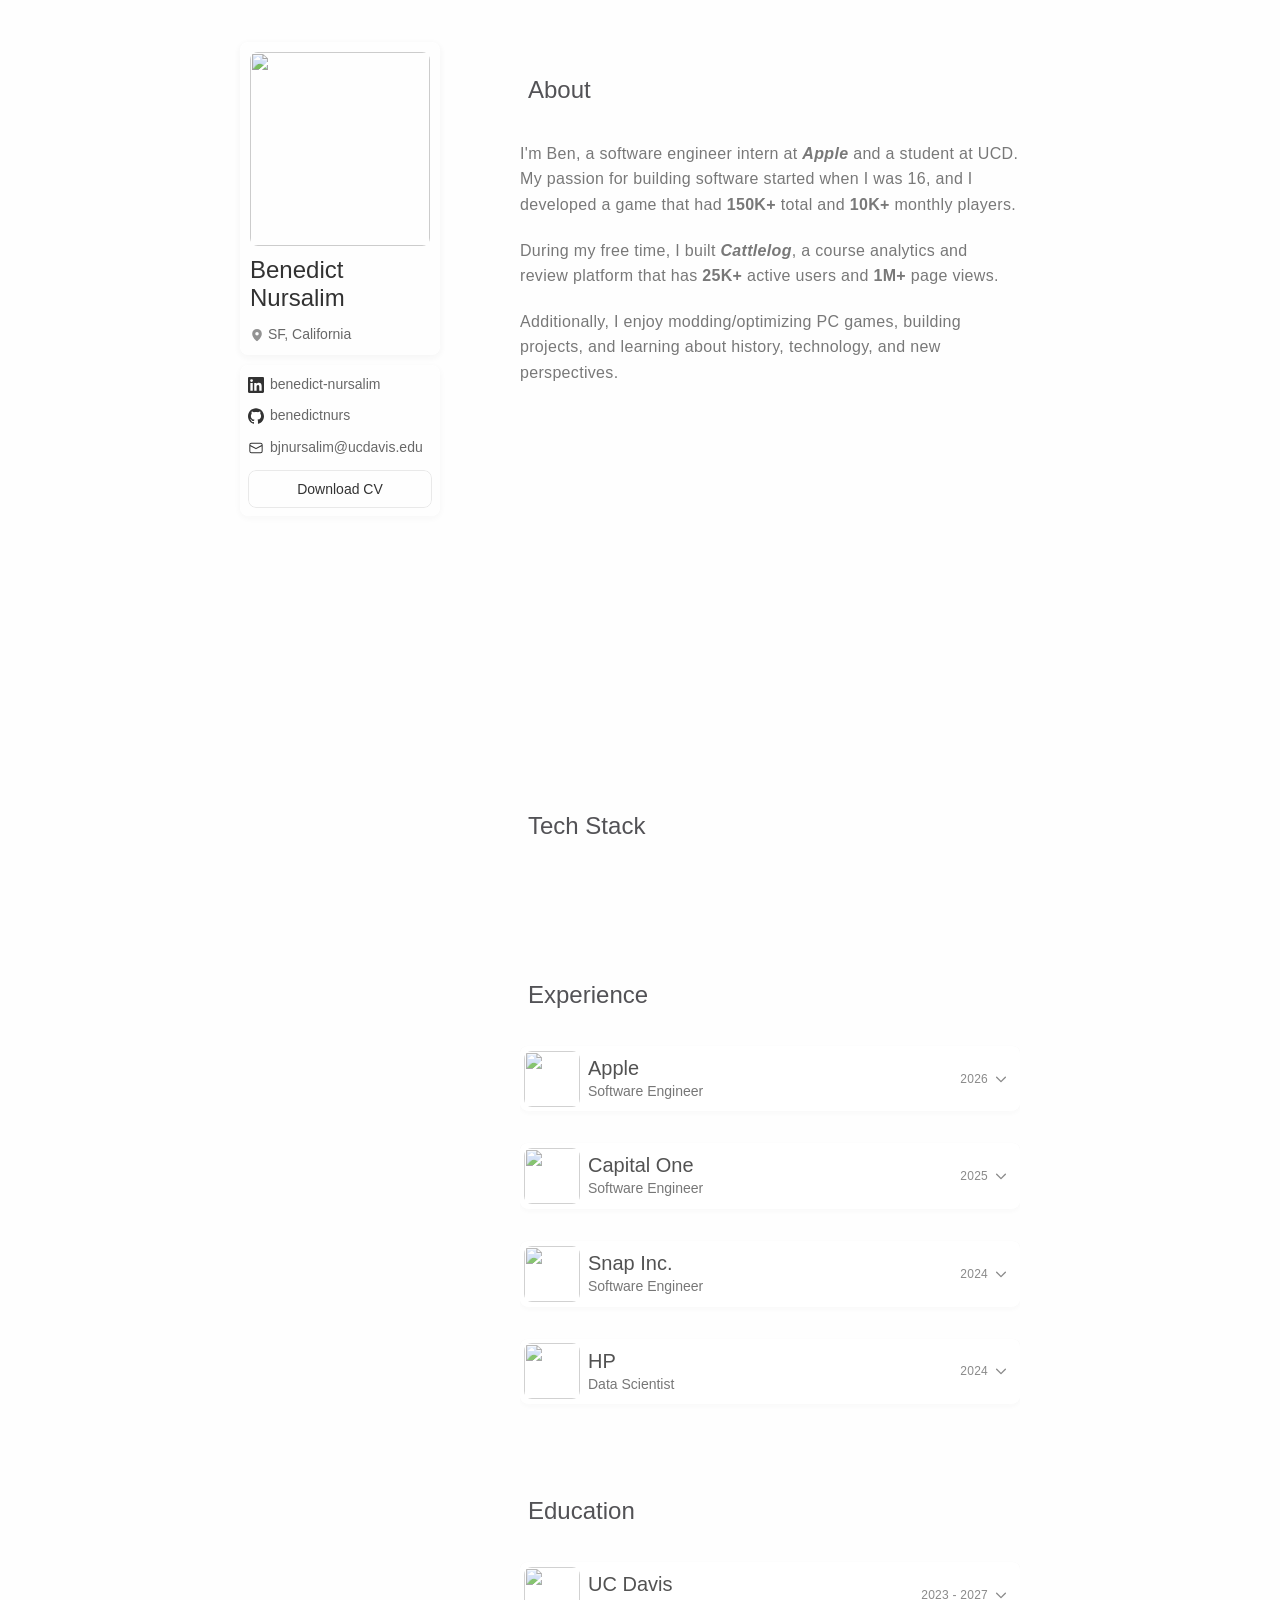
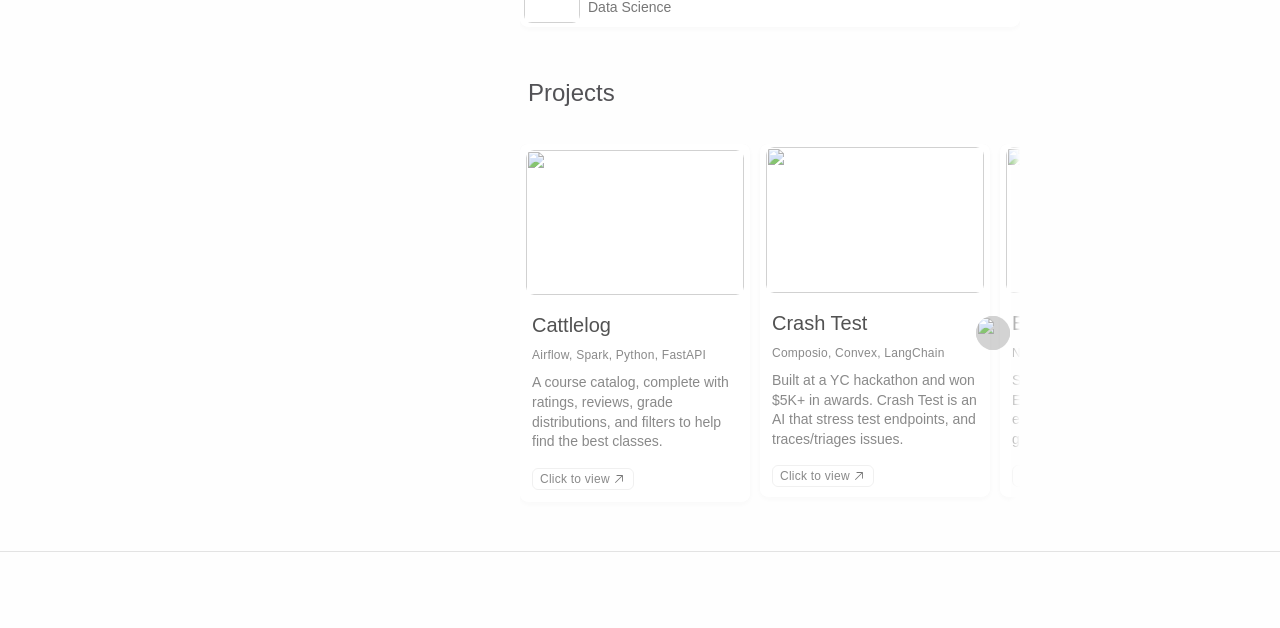
==== commit 998b3078: "Update portfolio site" ====
--- a/portfolio/index.html
+++ b/portfolio/index.html
@@ -1,21 +1,21 @@
 <!doctype html>
 <!-- Made in Framer · framer.com ✨ -->
-<!-- Published Jan 17, 2026, 10:20 PM UTC -->
+<!-- Published Feb 4, 2026, 6:09 AM UTC -->
 <html>
 <head>
-    <meta charset="utf-8">
-    
-    
-    <script>try{if(localStorage.get("__framer_force_showing_editorbar_since")){const n=document.createElement("link");n.rel = "modulepreload";n.href="https://framer.com/edit/init.mjs";document.head.appendChild(n)}}catch(e){}</script>
-    <!-- Start of headStart -->
+	<meta charset="utf-8">
+	
+	
+	<script>try{if(localStorage.get("__framer_force_showing_editorbar_since")){const n=document.createElement("link");n.rel = "modulepreload";n.href="https://framer.com/edit/init.mjs";document.head.appendChild(n)}}catch(e){}</script>
+	<!-- Start of headStart -->
     
     <!-- End of headStart -->
-    <meta name="viewport" content="width=device-width">
-    <meta name="generator" content="Framer 656a448">
-    <title>Benedict Nursalim</title>
+	<meta name="viewport" content="width=device-width">
+	<meta name="generator" content="Framer c0aead9">
+	<title>Benedict Nursalim</title>
     <meta name="description" content="Benedict's SWE portfolio.">
-    <meta name="framer-search-index" content="https://framerusercontent.com/sites/1vLRpEuSRN5pPEhlMEMpNd/searchIndex-sjugnyVRimiw.json">
-    <meta name="framer-search-index-fallback" content="https://framerusercontent.com/sites/1vLRpEuSRN5pPEhlMEMpNd/searchIndex-C81OL1MygRc9.json">
+    <meta name="framer-search-index" content="https://framerusercontent.com/sites/1vLRpEuSRN5pPEhlMEMpNd/searchIndex-sW48ODt8aNz4.json">
+    <meta name="framer-search-index-fallback" content="https://framerusercontent.com/sites/1vLRpEuSRN5pPEhlMEMpNd/searchIndex-BfWxZQqwQssL.json">
     <link href="https://framerusercontent.com/images/yv5Ffd3AtaN61I0yE4Cd3Ryl0c.png" rel="icon" media="(prefers-color-scheme: light)">
     <link href="https://framerusercontent.com/images/yv5Ffd3AtaN61I0yE4Cd3Ryl0c.png" rel="icon" media="(prefers-color-scheme: dark)">
     <!-- Open Graph / Facebook -->
@@ -26,8 +26,9 @@
     <meta name="twitter:card" content="summary_large_image">
     <meta name="twitter:title" content="Benedict Nursalim">
     <meta name="twitter:description" content="Benedict's SWE portfolio.">
-    
-    <style data-framer-font-css>@font-face { font-family: "Inter"; src: url("https://framerusercontent.com/assets/5vvr9Vy74if2I6bQbJvbw7SY1pQ.woff2"); font-display: swap; font-style: normal; font-weight: 400; unicode-range: U+0460-052F, U+1C80-1C88, U+20B4, U+2DE0-2DFF, U+A640-A69F, U+FE2E-FE2F }
+	
+	<style data-framer-font-css>@font-face { font-family: "PP Mondwest Regular"; src: url("https://framerusercontent.com/assets/ZhR4uVs0Su3VezrUyVN1ae4OhQ.woff2"); font-display: swap; font-style: normal; font-weight: 400 }
+@font-face { font-family: "Inter"; src: url("https://framerusercontent.com/assets/5vvr9Vy74if2I6bQbJvbw7SY1pQ.woff2"); font-display: swap; font-style: normal; font-weight: 400; unicode-range: U+0460-052F, U+1C80-1C88, U+20B4, U+2DE0-2DFF, U+A640-A69F, U+FE2E-FE2F }
 @font-face { font-family: "Inter"; src: url("https://framerusercontent.com/assets/EOr0mi4hNtlgWNn9if640EZzXCo.woff2"); font-display: swap; font-style: normal; font-weight: 400; unicode-range: U+0301, U+0400-045F, U+0490-0491, U+04B0-04B1, U+2116 }
 @font-face { font-family: "Inter"; src: url("https://framerusercontent.com/assets/Y9k9QrlZAqio88Klkmbd8VoMQc.woff2"); font-display: swap; font-style: normal; font-weight: 400; unicode-range: U+1F00-1FFF }
 @font-face { font-family: "Inter"; src: url("https://framerusercontent.com/assets/OYrD2tBIBPvoJXiIHnLoOXnY9M.woff2"); font-display: swap; font-style: normal; font-weight: 400; unicode-range: U+0370-03FF }
@@ -98,39 +99,35 @@
 @font-face { font-family: "Inter Display"; src: url("https://framerusercontent.com/assets/wmHLUqO4QxLaADUScavxvknnBQ.woff2"); font-display: swap; font-style: italic; font-weight: 600; unicode-range: U+0100-024F, U+0259, U+1E00-1EFF, U+2020, U+20A0-20AB, U+20AD-20CF, U+2113, U+2C60-2C7F, U+A720-A7FF }
 @font-face { font-family: "Inter Display"; src: url("https://framerusercontent.com/assets/08bCJfmvizuFi36VeazboYh54CQ.woff2"); font-display: swap; font-style: italic; font-weight: 600; unicode-range: U+0000-00FF, U+0131, U+0152-0153, U+02BB-02BC, U+02C6, U+02DA, U+02DC, U+2000-206F, U+2074, U+20AC, U+2122, U+2191, U+2193, U+2212, U+2215, U+FEFF, U+FFFD }
 @font-face { font-family: "Inter Display"; src: url("https://framerusercontent.com/assets/DuYGXsyDXsSnxlZ8qzmcA4x3JiI.woff2"); font-display: swap; font-style: italic; font-weight: 600; unicode-range: U+0102-0103, U+0110-0111, U+0128-0129, U+0168-0169, U+01A0-01A1, U+01AF-01B0, U+1EA0-1EF9, U+20AB }
-@font-face { font-family: "Inter Display"; src: url("https://framerusercontent.com/assets/nCpxWS6DaPlPe0lHzStXAPCo3lw.woff2"); font-display: swap; font-style: normal; font-weight: 400; unicode-range: U+0000-00FF, U+0131, U+0152-0153, U+02BB-02BC, U+02C6, U+02DA, U+02DC, U+2000-206F, U+2074, U+20AC, U+2122, U+2191, U+2193, U+2212, U+2215, U+FEFF, U+FFFD }
+@font-face { font-family: "Inter Display"; src: url("https://framerusercontent.com/assets/qITWJ2WdG0wrgQPDb8lvnYnTXDg.woff2"); font-display: swap; font-style: normal; font-weight: 700; unicode-range: U+0000-00FF, U+0131, U+0152-0153, U+02BB-02BC, U+02C6, U+02DA, U+02DC, U+2000-206F, U+2070, U+2074-207E, U+2080-208E, U+20AC, U+2122, U+2191, U+2193, U+2212, U+2215, U+FEFF, U+FFFD }
+@font-face { font-family: "Inter Display"; src: url("https://framerusercontent.com/assets/MzumQQZJQBC6KM1omtmwOtsogtI.woff2"); font-display: swap; font-style: italic; font-weight: 700; unicode-range: U+0000-00FF, U+0131, U+0152-0153, U+02BB-02BC, U+02C6, U+02DA, U+02DC, U+2000-206F, U+2070, U+2074-207E, U+2080-208E, U+20AC, U+2122, U+2191, U+2193, U+2212, U+2215, U+FEFF, U+FFFD }
 @font-face { font-family: "Inter Display"; src: url("https://framerusercontent.com/assets/THWAFHoAcmqLMy81E8hCSdziVKA.woff2"); font-display: swap; font-style: italic; font-weight: 400; unicode-range: U+0460-052F, U+1C80-1C88, U+20B4, U+2DE0-2DFF, U+A640-A69F, U+FE2E-FE2F }
 @font-face { font-family: "Inter Display"; src: url("https://framerusercontent.com/assets/sQxGYWDlRkDr0eOKqiNRl6g5rs.woff2"); font-display: swap; font-style: italic; font-weight: 400; unicode-range: U+0301, U+0400-045F, U+0490-0491, U+04B0-04B1, U+2116 }
 @font-face { font-family: "Inter Display"; src: url("https://framerusercontent.com/assets/NNTAT1XAm8ZRkr824inYPkjNeL4.woff2"); font-display: swap; font-style: italic; font-weight: 400; unicode-range: U+1F00-1FFF }
 @font-face { font-family: "Inter Display"; src: url("https://framerusercontent.com/assets/P2qr9PAWBt905929rHfxmneMUG0.woff2"); font-display: swap; font-style: italic; font-weight: 400; unicode-range: U+0370-03FF }
 @font-face { font-family: "Inter Display"; src: url("https://framerusercontent.com/assets/2BmSa4TZZvFKAZg2DydxTbvKlTU.woff2"); font-display: swap; font-style: italic; font-weight: 400; unicode-range: U+0100-024F, U+0259, U+1E00-1EFF, U+2020, U+20A0-20AB, U+20AD-20CF, U+2113, U+2C60-2C7F, U+A720-A7FF }
+@font-face { font-family: "Inter Display"; src: url("https://framerusercontent.com/assets/P0JCAnd2N1Q6qwTQohre3XmQ.woff2"); font-display: swap; font-style: italic; font-weight: 400; unicode-range: U+0000-00FF, U+0131, U+0152-0153, U+02BB-02BC, U+02C6, U+02DA, U+02DC, U+2000-206F, U+2070, U+2074-207E, U+2080-208E, U+20AC, U+2122, U+2191, U+2193, U+2212, U+2215, U+FEFF, U+FFFD }
+@font-face { font-family: "Inter Display"; src: url("https://framerusercontent.com/assets/KMFW46iYsEZaUBwXbwPc9nQm71o.woff2"); font-display: swap; font-style: italic; font-weight: 400; unicode-range: U+0102-0103, U+0110-0111, U+0128-0129, U+0168-0169, U+01A0-01A1, U+01AF-01B0, U+1EA0-1EF9, U+20AB }
+@font-face { font-family: "Inter Display"; src: url("https://framerusercontent.com/assets/nCpxWS6DaPlPe0lHzStXAPCo3lw.woff2"); font-display: swap; font-style: normal; font-weight: 400; unicode-range: U+0000-00FF, U+0131, U+0152-0153, U+02BB-02BC, U+02C6, U+02DA, U+02DC, U+2000-206F, U+2074, U+20AC, U+2122, U+2191, U+2193, U+2212, U+2215, U+FEFF, U+FFFD }
 @font-face { font-family: "Inter Display"; src: url("https://framerusercontent.com/assets/djqIk3Er2JcAcz7Rup88BdINEw.woff2"); font-display: swap; font-style: italic; font-weight: 400; unicode-range: U+0000-00FF, U+0131, U+0152-0153, U+02BB-02BC, U+02C6, U+02DA, U+02DC, U+2000-206F, U+2074, U+20AC, U+2122, U+2191, U+2193, U+2212, U+2215, U+FEFF, U+FFFD }
-@font-face { font-family: "Inter Display"; src: url("https://framerusercontent.com/assets/KMFW46iYsEZaUBwXbwPc9nQm71o.woff2"); font-display: swap; font-style: italic; font-weight: 400; unicode-range: U+0102-0103, U+0110-0111, U+0128-0129, U+0168-0169, U+01A0-01A1, U+01AF-01B0, U+1EA0-1EF9, U+20AB }
-@font-face { font-family: "General Sans"; src: url("https://framerusercontent.com/third-party-assets/fontshare/wf/3RZHWSNONLLWJK3RLPEKUZOMM56GO4LJ/BPDRY7AHVI3MCDXXVXTQQ76H3UXA63S3/SB2OEB6IKZPRR6JT4GFJ2TFT6HBB6AZN.woff2"); font-display: swap; font-style: normal; font-weight: 500 }
-@font-face { font-family: "General Sans"; src: url("https://framerusercontent.com/third-party-assets/fontshare/wf/ST6AL2GVQRSWVDOXZNSHY2SMWYYSVFEK/WJ26NN5JS6IPLBXEKX7WHB7HACXDTAKH/H7W54QQR2V6KL5KMDA2PD2KSQRCZHPRE.woff2"); font-display: swap; font-style: italic; font-weight: 500 }
-@font-face { font-family: "General Sans"; src: url("https://framerusercontent.com/third-party-assets/fontshare/wf/KWXO5X3YW4X7OLUMPO4X24HQJGJU7E2Q/VOWUQZS3YLP66ZHPTXAFSH6YACY4WJHT/NIQ54PVBBIWVK3PFSOIOUJSXIJ5WTNDP.woff2"); font-display: swap; font-style: normal; font-weight: 700 }
-@font-face { font-family: "General Sans"; src: url("https://framerusercontent.com/third-party-assets/fontshare/wf/IZAMKIKJNFHYAA4XTXOGUSQUJWNXQHPE/2S5HU7TKNAV6MHTRNU2NPZD7U4OT6VKE/HCZ5OQRTYQOAVSHRS6UOFWUZ5CGI6JRO.woff2"); font-display: swap; font-style: italic; font-weight: 700 }
 @font-face { font-family: "Be Vietnam Pro"; src: url("https://framerusercontent.com/third-party-assets/fontshare/wf/VZXRYUQGJWOEW3WBHI2ZRU7QWD66UURZ/KPLUZ2LM37KI6366QBECNGUXYQRCQT5Y/YDWF2IPIKXPINAVFZDUWBJ7A2JGQE6MX.woff2"); font-display: swap; font-style: normal; font-weight: 500 }
 @font-face { font-family: "Be Vietnam Pro"; src: url("https://framerusercontent.com/third-party-assets/fontshare/wf/QMIUKUCANYOW3DZTE34ZMVXC7KRYZNCO/X3SZZ4Z5SZNM5K75FPPASQ2YRIJMIPUD/G2K4CBVGEH7VFVIC3T6GBHAWO2E2W7YQ.woff2"); font-display: swap; font-style: normal; font-weight: 400 }
+@font-face { font-family: "PP Mondwest Regular Placeholder"; src: local("Arial"); ascent-override: 88.47%; descent-override: 26.55%; line-gap-override: 4.43%; size-adjust: 90.41% }
 @font-face { font-family: "Inter Placeholder"; src: local("Arial"); ascent-override: 89.79%; descent-override: 22.36%; line-gap-override: 0.00%; size-adjust: 107.89% }
 @font-face { font-family: "Inter Display Placeholder"; src: local("Arial"); ascent-override: 98.56%; descent-override: 24.54%; line-gap-override: 0.00%; size-adjust: 98.29% }
-@font-face { font-family: "General Sans Placeholder"; src: local("Arial"); ascent-override: 99.89%; descent-override: 23.74%; line-gap-override: 9.89%; size-adjust: 101.11% }
 @font-face { font-family: "Be Vietnam Pro Placeholder"; src: local("Arial"); ascent-override: 90.08%; descent-override: 23.87%; line-gap-override: 0.00%; size-adjust: 111.01% }</style>
-    
-    <meta name="robots" content="max-image-preview:large"><link rel="canonical" href="index.html"><meta property="og:url" content="https://kind-action-155196.framer.app/"><style data-framer-breakpoint-css>@media(min-width: 1200px){.hidden-1rtt3a8{display:none!important}}@media(min-width: 810px) and (max-width: 1199.98px){.hidden-17vk6bv{display:none!important}}@media(max-width: 809.98px){.hidden-17v9a3d{display:none!important}}</style><style data-framer-css-ssr-minified data-framer-components="framer-lib-cursors-host framer-XFrl0 PropertyOverrides framer-S4K9g framer-lib-combinedCSSRules framer-SdZ6Y framer-IjjuG framer-2pBmG framer-PpEY3 framer-3PRdi framer-AVGgA framer-mte5f framer-sLhkY">html,body,#main{box-sizing:border-box;margin:0;padding:0}:root{-webkit-font-smoothing:antialiased;-moz-osx-font-smoothing:grayscale}*{box-sizing:border-box;-webkit-font-smoothing:inherit}h1,h2,h3,h4,h5,h6,p,figure{margin:0}body,input,textarea,select,button{font-family:sans-serif;font-size:12px}body{--token-00f99384-2d4b-41d1-8b4c-32570e082e1e:#f6f6f6;--token-ed40e82c-a79f-49db-9ac3-9a9798edbe56:#000;--token-6aa8a132-e900-471c-8f5b-114f449a82b7:#fefefe;--token-2d45679e-d402-48a2-972a-fa3db62f47e2:#000000d6;--token-3b16ca33-2f13-4597-b3fd-ee602c6e2b5e:#000000a3;--token-3662c94c-d899-4904-9933-c3e0450ae03c:#fafafa;--token-fc3f02ef-e37d-4911-8d91-5374484ac168:#000}@media (prefers-color-scheme:dark){body{--token-fc3f02ef-e37d-4911-8d91-5374484ac168:#0d0d0d}}@supports (z-index:calc(infinity)){#__framer-badge-container{--infinity:infinity}}#__framer-badge-container{pointer-events:none;width:100%;z-index:calc(var(--infinity,2147480000));justify-content:flex-end;padding:20px;display:flex;position:fixed;bottom:0}@supports (background:-webkit-named-image(i)) and (not (grid-template-rows:subgrid)){body{--framer-will-change-override:transform}}@supports (background:-webkit-named-image(i)) and (not (position-area:top right)){body{--framer-will-change-filter-override:filter}}[data-framer-component-type=Text] div div span,[data-framer-component-type=Text] a div span,[data-framer-component-type=Text] span span span,[data-framer-component-type=Text] p span span,[data-framer-component-type=Text] h1 span span,[data-framer-component-type=Text] h2 span span,[data-framer-component-type=Text] h3 span span,[data-framer-component-type=Text] h4 span span,[data-framer-component-type=Text] h5 span span,[data-framer-component-type=Text] h6 span span,[data-framer-component-type=Text] a{font-family:var(--font-family);font-style:var(--font-style);font-weight:min(calc(var(--framer-font-weight-increase,0) + var(--font-weight,400)),900);color:var(--text-color);letter-spacing:var(--letter-spacing);font-size:var(--font-size);text-transform:var(--text-transform);--text-decoration:var(--framer-text-decoration-style,solid)var(--framer-text-decoration,none)var(--framer-text-decoration-color,currentcolor)var(--framer-text-decoration-thickness,auto);--text-decoration-skip-ink:var(--framer-text-decoration-skip-ink);--text-underline-offset:var(--framer-text-decoration-offset);line-height:var(--line-height);--font-family:var(--framer-font-family);--font-style:var(--framer-font-style);--font-weight:var(--framer-font-weight);--text-color:var(--framer-text-color);--letter-spacing:var(--framer-letter-spacing);--font-size:var(--framer-font-size);--text-transform:var(--framer-text-transform);--line-height:var(--framer-line-height)}@supports not (color:color(display-p3 1 1 1)){p.framer-text,div.framer-text,h1.framer-text,h2.framer-text,h3.framer-text,h4.framer-text,h5.framer-text,h6.framer-text,li.framer-text,ol.framer-text,ul.framer-text,span.framer-text:not([data-text-fill]){color:var(--framer-blockquote-text-color-rgb,var(--framer-blockquote-text-color,var(--framer-text-color-rgb,var(--framer-text-color,#000))));-webkit-text-stroke-color:var(--framer-text-stroke-color-rgb,var(--framer-text-stroke-color,initial))}mark.framer-text{background-color:var(--framer-blockquote-text-background-color-rgb,var(--framer-blockquote-text-background-color,var(--framer-text-background-color-rgb,var(--framer-text-background-color,initial))))}}@supports not (color:color(display-p3 1 1 1)){code.framer-text,code.framer-text span.framer-text:not([data-text-fill]){color:var(--framer-blockquote-text-color-rgb,var(--framer-blockquote-text-color,var(--framer-code-text-color-rgb,var(--framer-code-text-color,var(--framer-text-color-rgb,var(--framer-text-color,#000))))))}}@supports not (color:color(display-p3 1 1 1)){a.framer-text,span.framer-text[data-nested-link]{color:var(--framer-blockquote-text-color-rgb,var(--framer-blockquote-text-color,var(--framer-link-text-color-rgb,var(--framer-link-text-color,var(--framer-text-color-rgb,var(--framer-text-color,#000))))));background-color:var(--framer-link-text-background-color-rgb,var(--framer-link-text-background-color,initial));-webkit-text-decoration-color:var(--framer-link-text-decoration-color-rgb,var(--framer-link-text-decoration-color,var(--framer-text-decoration-color-rgb,var(--framer-text-decoration-color,currentcolor))));text-decoration-color:var(--framer-link-text-decoration-color-rgb,var(--framer-link-text-decoration-color,var(--framer-text-decoration-color-rgb,var(--framer-text-decoration-color,currentcolor))))}}@supports not (color:color(display-p3 1 1 1)){code.framer-text a.framer-text,code.framer-text a.framer-text span.framer-text:not([data-text-fill]),code.framer-text span.framer-text[data-nested-link],code.framer-text span.framer-text[data-nested-link] span.framer-text:not([data-text-fill]){color:var(--framer-blockquote-text-color-rgb,var(--framer-blockquote-text-color,var(--framer-link-text-color-rgb,var(--framer-link-text-color,var(--framer-code-text-color-rgb,var(--framer-code-text-color,var(--framer-text-color-rgb,var(--framer-text-color,#000))))))))}}@supports not (color:color(display-p3 1 1 1)){a.framer-text:hover,span.framer-text[data-nested-link]:hover{color:var(--framer-link-hover-text-color-rgb,var(--framer-link-hover-text-color,var(--framer-blockquote-text-color-rgb,var(--framer-blockquote-text-color,var(--framer-link-text-color-rgb,var(--framer-link-text-color,var(--framer-text-color-rgb,var(--framer-text-color,#000))))))));background-color:var(--framer-link-hover-text-background-color-rgb,var(--framer-link-hover-text-background-color,var(--framer-link-text-background-color-rgb,var(--framer-link-text-background-color,var(--framer-text-background-color-rgb,var(--framer-text-background-color,initial))))));-webkit-text-decoration-color:var(--framer-link-hover-text-decoration-color-rgb,var(--framer-link-hover-text-decoration-color,var(--framer-link-text-decoration-color-rgb,var(--framer-link-text-decoration-color,var(--framer-text-decoration-color-rgb,var(--framer-text-decoration-color,currentcolor))))));text-decoration-color:var(--framer-link-hover-text-decoration-color-rgb,var(--framer-link-hover-text-decoration-color,var(--framer-link-text-decoration-color-rgb,var(--framer-link-text-decoration-color,var(--framer-text-decoration-color-rgb,var(--framer-text-decoration-color,currentcolor))))))}}@supports not (color:color(display-p3 1 1 1)){code.framer-text a.framer-text:hover,code.framer-text span.framer-text[data-nested-link]:hover{color:var(--framer-link-hover-text-color-rgb,var(--framer-link-hover-text-color,var(--framer-blockquote-text-color-rgb,var(--framer-blockquote-text-color,var(--framer-link-text-color-rgb,var(--framer-link-text-color,var(--framer-code-text-color-rgb,var(--framer-code-text-color,var(--framer-text-color-rgb,var(--framer-text-color,#000))))))))))}}@supports not (color:color(display-p3 1 1 1)){a.framer-text[data-framer-page-link-current],span.framer-text[data-framer-page-link-current]{color:var(--framer-link-current-text-color-rgb,var(--framer-link-current-text-color,var(--framer-link-text-color-rgb,var(--framer-link-text-color,var(--framer-text-color-rgb,var(--framer-text-color,#000))))));background-color:var(--framer-link-current-text-background-color-rgb,var(--framer-link-current-text-background-color,var(--framer-link-text-background-color-rgb,var(--framer-link-text-background-color,var(--framer-text-background-color-rgb,var(--framer-text-background-color,initial))))));-webkit-text-decoration-color:var(--framer-link-current-text-decoration-color-rgb,var(--framer-link-current-text-decoration-color,var(--framer-link-text-decoration-color-rgb,var(--framer-link-text-decoration-color,var(--framer-text-decoration-color-rgb,var(--framer-text-decoration-color,currentcolor))))));text-decoration-color:var(--framer-link-current-text-decoration-color-rgb,var(--framer-link-current-text-decoration-color,var(--framer-link-text-decoration-color-rgb,var(--framer-link-text-decoration-color,var(--framer-text-decoration-color-rgb,var(--framer-text-decoration-color,currentcolor))))))}}@supports not (color:color(display-p3 1 1 1)){code.framer-text a.framer-text[data-framer-page-link-current],code.framer-text a.framer-text[data-framer-page-link-current] span.framer-text:not([data-text-fill]),code.framer-text span.framer-text[data-framer-page-link-current],code.framer-text span.framer-text[data-framer-page-link-current] span.framer-text:not([data-text-fill]){color:var(--framer-link-current-text-color-rgb,var(--framer-link-current-text-color,var(--framer-link-text-color-rgb,var(--framer-link-text-color,var(--framer-code-text-color-rgb,var(--framer-code-text-color,var(--framer-text-color-rgb,var(--framer-text-color,#000))))))));background-color:var(--framer-link-current-text-background-color-rgb,var(--framer-link-current-text-background-color,var(--framer-link-text-background-color-rgb,var(--framer-link-text-background-color,var(--framer-text-background-color-rgb,var(--framer-text-background-color,initial))))))}}@supports not (color:color(display-p3 1 1 1)){a.framer-text[data-framer-page-link-current]:hover,span.framer-text[data-framer-page-link-current]:hover{color:var(--framer-link-hover-text-color-rgb,var(--framer-link-hover-text-color,var(--framer-link-current-text-color-rgb,var(--framer-link-current-text-color,var(--framer-link-text-color-rgb,var(--framer-link-text-color,var(--framer-code-text-color-rgb,var(--framer-code-text-color,var(--framer-text-color-rgb,var(--framer-text-color,#000))))))))));background-color:var(--framer-link-hover-text-background-color-rgb,var(--framer-link-hover-text-background-color,var(--framer-link-current-text-background-color-rgb,var(--framer-link-current-text-background-color,var(--framer-link-text-background-color-rgb,var(--framer-link-text-background-color,initial))))));-webkit-text-decoration-color:var(--framer-link-hover-text-decoration-color-rgb,var(--framer-link-hover-text-decoration-color,var(--framer-link-current-text-decoration-color-rgb,var(--framer-link-current-text-decoration-color,var(--framer-link-text-decoration-color-rgb,var(--framer-link-text-decoration-color,var(--framer-text-decoration-color-rgb,var(--framer-text-decoration-color,currentcolor))))))));text-decoration-color:var(--framer-link-hover-text-decoration-color-rgb,var(--framer-link-hover-text-decoration-color,var(--framer-link-current-text-decoration-color-rgb,var(--framer-link-current-text-decoration-color,var(--framer-link-text-decoration-color-rgb,var(--framer-link-text-decoration-color,var(--framer-text-decoration-color-rgb,var(--framer-text-decoration-color,currentcolor))))))))}}@supports not (color:color(display-p3 1 1 1)){code.framer-text a.framer-text[data-framer-page-link-current]:hover,code.framer-text a.framer-text[data-framer-page-link-current]:hover span.framer-text:not([data-text-fill]),code.framer-text span.framer-text[data-framer-page-link-current]:hover,code.framer-text span.framer-text[data-framer-page-link-current]:hover span.framer-text:not([data-text-fill]){color:var(--framer-link-hover-text-color-rgb,var(--framer-link-hover-text-color,var(--framer-link-current-text-color-rgb,var(--framer-link-current-text-color,var(--framer-link-text-color-rgb,var(--framer-link-text-color,var(--framer-code-text-color-rgb,var(--framer-code-text-color,var(--framer-text-color-rgb,var(--framer-text-color,#000))))))))));background-color:var(--framer-link-hover-text-background-color-rgb,var(--framer-link-hover-text-background-color,var(--framer-link-current-text-background-color-rgb,var(--framer-link-current-text-background-color,var(--framer-link-text-background-color-rgb,var(--framer-link-text-background-color,initial))))))}}@supports not (aspect-ratio:1){.framer-text-module:not([data-width=fit])[style*=aspect-ratio]{position:relative}.framer-text-module:not([data-width=fit])[style*=aspect-ratio]:before{content:"";padding-bottom:calc(100%/calc(var(--aspect-ratio)));display:block}.framer-text-module[data-width=fill]>:first-child,.framer-text-module:not([data-width=fit])[style*=aspect-ratio]>:first-child{height:100%;position:absolute;top:0;left:0}}@supports not (overflow:clip){:root{--overflow-clip-fallback:hidden}}@supports (background:-webkit-named-image(i)) and (not (contain-intrinsic-size:inherit)){div.framer-text,p.framer-text,h1.framer-text,h2.framer-text,h3.framer-text,h4.framer-text,h5.framer-text,h6.framer-text,ol.framer-text,ul.framer-text,li.framer-text,blockquote.framer-text,.framer-text.framer-image{display:var(--text-truncation-display-inline-for-safari-16,revert)}div.framer-text:after,p.framer-text:after,h1.framer-text:after,h2.framer-text:after,h3.framer-text:after,h4.framer-text:after,h5.framer-text:after,h6.framer-text:after,ol.framer-text:after,ul.framer-text:after,li.framer-text:after,blockquote.framer-text:after,.framer-text.framer-image:after{content:var(--text-truncation-line-break-for-safari-16);white-space:pre}.framer-text.framer-text-module,.framer-text.framer-table-wrapper{display:var(--text-truncation-display-none-for-safari-16,revert)}p.framer-text[data-text-fill]{display:var(--text-truncation-display-inline-for-safari-16,inline-block)}}@supports (corner-shape:superellipse(2)){:root{--one-if-corner-shape-supported:1}}.framer-cursor-none,.framer-cursor-none *{cursor:none!important}.framer-pointer-events-none,.framer-pointer-events-none *{pointer-events:none!important}@supports (aspect-ratio:1){body{--framer-aspect-ratio-supported:auto}}.framer-XFrl0.framer-1z9ryk,.framer-XFrl0 .framer-1z9ryk{display:block}.framer-XFrl0.framer-1rtt3a8{background-color:var(--token-6aa8a132-e900-471c-8f5b-114f449a82b7,#fefefe);flex-flow:column;place-content:center flex-start;align-items:center;gap:0;width:1200px;height:min-content;padding:0;display:flex;position:relative;overflow:visible}.framer-XFrl0 .framer-ztx5l0{flex-flow:row;flex:none;place-content:center;align-items:center;gap:0;width:100%;max-width:1200px;height:min-content;padding:0;display:flex;position:relative;overflow:visible}.framer-XFrl0 .framer-vruu29{z-index:1;flex-flow:column;flex:none;place-content:center flex-start;align-self:stretch;align-items:center;gap:10px;width:40%;height:auto;padding:24px 0 40px 220px;display:flex;position:sticky;top:40px;overflow:visible}.framer-XFrl0 .framer-p9qeqe{z-index:1;flex-flow:column;flex:none;place-content:center;align-items:center;gap:10px;width:224px;height:min-content;padding:12px;display:flex;position:sticky;top:30px;overflow:hidden}.framer-XFrl0 .framer-wklys6-container,.framer-XFrl0 .framer-1jsuk5c-container,.framer-XFrl0 .framer-8x1stn-container,.framer-XFrl0 .framer-45td7p-container,.framer-XFrl0 .framer-uxe7jq-container,.framer-XFrl0 .framer-1jeikjf-container,.framer-XFrl0 .framer-2y34gw-container,.framer-XFrl0 .framer-1qb5knz-container,.framer-XFrl0 .framer-1y90mbr-container{flex:none;width:100%;height:auto;position:relative}.framer-XFrl0 .framer-1ojs8k8{opacity:.9;flex-flow:column;flex:none;place-content:flex-start;align-items:flex-start;gap:56px;width:60%;height:min-content;padding:52px 220px 90px 0;display:flex;position:relative;overflow:visible}.framer-XFrl0 .framer-1c1f2d4{z-index:1;flex-flow:column;flex:none;place-content:flex-start;align-items:flex-start;gap:32px;width:100%;height:min-content;padding:0;display:flex;position:sticky;overflow:visible}.framer-XFrl0 .framer-goiq4x-container,.framer-XFrl0 .framer-18bwdrh-container,.framer-XFrl0 .framer-1e9szoq-container,.framer-XFrl0 .framer-1we0zse-container,.framer-XFrl0 .framer-e0kumz-container{flex:none;width:auto;height:auto;position:relative}.framer-XFrl0 .framer-1ufo3s8{--framer-paragraph-spacing:0px;white-space:pre-wrap;word-break:break-word;word-wrap:break-word;flex:none;width:100%;height:auto;position:relative}.framer-XFrl0 .framer-f1z919{flex-flow:column;flex:none;place-content:flex-start center;align-items:flex-start;gap:64px;width:100%;height:min-content;padding:0;display:flex;position:relative;overflow:visible}.framer-XFrl0 .framer-lzle9l{flex-flow:column;flex:none;place-content:flex-start;align-items:flex-start;gap:32px;width:100%;height:min-content;padding:0;display:flex;position:relative;overflow:hidden}.framer-XFrl0 .framer-14hspjy-container{flex:none;width:100%;height:65px;position:relative}.framer-XFrl0 .framer-1jweakc{flex-flow:row;place-content:center;align-items:center;gap:48px;width:min-content;height:min-content;padding:0 40px 0 0;display:flex;position:relative;overflow:hidden}.framer-XFrl0 .framer-zrhhz8,.framer-XFrl0 .framer-15i5nn,.framer-XFrl0 .framer-et1kyq,.framer-XFrl0 .framer-1324isi,.framer-XFrl0 .framer-1ebhy49,.framer-XFrl0 .framer-128jdj,.framer-XFrl0 .framer-1f2ur1t,.framer-XFrl0 .framer-d66igp,.framer-XFrl0 .framer-pwkktf,.framer-XFrl0 .framer-121reyh{aspect-ratio:1;height:var(--framer-aspect-ratio-supported,40px);flex:none;width:40px;position:relative;overflow:visible}.framer-XFrl0 .framer-187l8pk,.framer-XFrl0 .framer-11t3n5h{aspect-ratio:1;height:var(--framer-aspect-ratio-supported,40px);flex:none;width:40px;position:relative}.framer-XFrl0 .framer-4ofqcc,.framer-XFrl0 .framer-1sabpir{flex-flow:column;flex:none;place-content:flex-start;align-items:flex-start;gap:20px;width:100%;height:min-content;padding:0;display:flex;position:relative;overflow:hidden}.framer-XFrl0 .framer-1u0032e,.framer-XFrl0 .framer-15nmd36{flex-flow:column;flex:none;place-content:center;align-items:center;gap:32px;width:100%;height:min-content;padding:12px 0;display:flex;position:relative;overflow:hidden}.framer-XFrl0 .framer-1192b2h{z-index:0;flex-flow:column;flex:none;place-content:flex-start;align-items:flex-start;gap:32px;width:100%;height:min-content;padding:0 0 20px;display:flex;position:relative;overflow:hidden}.framer-XFrl0 .framer-ey6p5b-container{z-index:0;flex:none;width:100%;height:auto;position:relative}.framer-XFrl0 .framer-1ld012v-container,.framer-XFrl0 .framer-13dibgc-container,.framer-XFrl0 .framer-1i5pvfn-container,.framer-XFrl0 .framer-2wxnvn-container,.framer-XFrl0 .framer-w1ptvr-container{width:230px;height:auto;position:relative}.framer-XFrl0 .framer-103ylgh-container,.framer-XFrl0 .framer-1wng4ot-container{width:230px;height:353px;position:relative}.framer-izJF1 .framer-styles-preset-1i7q2ie:not(.rich-text-wrapper),.framer-izJF1 .framer-styles-preset-1i7q2ie.rich-text-wrapper p{--framer-font-family:"Inter Display","Inter Display Placeholder",sans-serif;--framer-font-family-bold:"Inter Display","Inter Display Placeholder",sans-serif;--framer-font-family-bold-italic:"Inter Display","Inter Display Placeholder",sans-serif;--framer-font-family-italic:"Inter Display","Inter Display Placeholder",sans-serif;--framer-font-open-type-features:normal;--framer-font-size:16px;--framer-font-style:normal;--framer-font-style-bold:normal;--framer-font-style-bold-italic:italic;--framer-font-style-italic:italic;--framer-font-variation-axes:normal;--framer-font-weight:400;--framer-font-weight-bold:700;--framer-font-weight-bold-italic:700;--framer-font-weight-italic:400;--framer-letter-spacing:.02em;--framer-line-height:1.6em;--framer-paragraph-spacing:20px;--framer-text-alignment:start;--framer-text-color:#000000bd;--framer-text-decoration:none;--framer-text-stroke-color:initial;--framer-text-stroke-width:initial;--framer-text-transform:none}@media (max-width:1199px) and (min-width:810px){.framer-izJF1 .framer-styles-preset-1i7q2ie:not(.rich-text-wrapper),.framer-izJF1 .framer-styles-preset-1i7q2ie.rich-text-wrapper p{--framer-font-family:"Inter Display","Inter Display Placeholder",sans-serif;--framer-font-family-bold:"Inter Display","Inter Display Placeholder",sans-serif;--framer-font-family-bold-italic:"Inter Display","Inter Display Placeholder",sans-serif;--framer-font-family-italic:"Inter Display","Inter Display Placeholder",sans-serif;--framer-font-open-type-features:normal;--framer-font-size:16px;--framer-font-style:normal;--framer-font-style-bold:normal;--framer-font-style-bold-italic:italic;--framer-font-style-italic:italic;--framer-font-variation-axes:normal;--framer-font-weight:400;--framer-font-weight-bold:700;--framer-font-weight-bold-italic:700;--framer-font-weight-italic:400;--framer-letter-spacing:.02em;--framer-line-height:1.5em;--framer-paragraph-spacing:20px;--framer-text-alignment:start;--framer-text-color:#000000bd;--framer-text-decoration:none;--framer-text-stroke-color:initial;--framer-text-stroke-width:initial;--framer-text-transform:none}}@media (max-width:809px) and (min-width:0){.framer-izJF1 .framer-styles-preset-1i7q2ie:not(.rich-text-wrapper),.framer-izJF1 .framer-styles-preset-1i7q2ie.rich-text-wrapper p{--framer-font-family:"Inter Display","Inter Display Placeholder",sans-serif;--framer-font-family-bold:"Inter Display","Inter Display Placeholder",sans-serif;--framer-font-family-bold-italic:"Inter Display","Inter Display Placeholder",sans-serif;--framer-font-family-italic:"Inter Display","Inter Display Placeholder",sans-serif;--framer-font-open-type-features:normal;--framer-font-size:16px;--framer-font-style:normal;--framer-font-style-bold:normal;--framer-font-style-bold-italic:italic;--framer-font-style-italic:italic;--framer-font-variation-axes:normal;--framer-font-weight:400;--framer-font-weight-bold:700;--framer-font-weight-bold-italic:700;--framer-font-weight-italic:400;--framer-letter-spacing:.02em;--framer-line-height:1.6em;--framer-paragraph-spacing:20px;--framer-text-alignment:start;--framer-text-color:#000000bd;--framer-text-decoration:none;--framer-text-stroke-color:initial;--framer-text-stroke-width:initial;--framer-text-transform:none}}.framer-XFrl0[data-hide-scrollbars=true]::-webkit-scrollbar{width:0;height:0}.framer-XFrl0 [data-hide-scrollbars=true]::-webkit-scrollbar{width:0;height:0}.framer-XFrl0[data-hide-scrollbars=true]::-webkit-scrollbar-thumb{background:0 0}.framer-XFrl0 [data-hide-scrollbars=true]::-webkit-scrollbar-thumb{background:0 0}.framer-XFrl0[data-hide-scrollbars=true],.framer-XFrl0 [data-hide-scrollbars=true]{scrollbar-width:none}@media (min-width:810px) and (max-width:1199.98px){.framer-XFrl0.framer-1rtt3a8{width:810px}.framer-XFrl0 .framer-ztx5l0{flex-direction:column}.framer-XFrl0 .framer-vruu29{align-self:unset;z-index:2;background-color:#fff;flex-direction:row;order:0;width:100%;max-width:810px;height:min-content;padding:16px 110px 0;top:0}.framer-XFrl0 .framer-p9qeqe{background-color:#fff;flex-direction:row;flex:1 0 0;width:1px}.framer-XFrl0 .framer-wklys6-container{flex:1 0 0;width:1px}.framer-XFrl0 .framer-1jsuk5c-container{width:auto}.framer-XFrl0 .framer-1ojs8k8{background-color:#fff;order:1;place-content:center;align-items:center;width:100%;max-width:810px;padding:20px 130px 80px}}@media (max-width:809.98px){.framer-XFrl0.framer-1rtt3a8{width:390px}.framer-XFrl0 .framer-ztx5l0{flex-direction:column}.framer-XFrl0 .framer-vruu29{align-self:unset;z-index:2;gap:0;width:100%;height:min-content;min-height:175px;padding:0;top:0}.framer-XFrl0 .framer-p9qeqe{gap:0;width:95%;padding:0;position:absolute;top:8px;left:50%;overflow:visible;transform:translate(-50%)}.framer-XFrl0 .framer-wklys6-container{z-index:3;max-width:540px}.framer-XFrl0 .framer-1ojs8k8{place-content:center;align-items:center;width:100%;max-width:530px;padding:36px 14px 40px}.framer-XFrl0 .framer-1c1f2d4,.framer-XFrl0 .framer-lzle9l,.framer-XFrl0 .framer-4ofqcc,.framer-XFrl0 .framer-1sabpir,.framer-XFrl0 .framer-1192b2h{gap:24px}}.ssr-variant{display:contents}@supports (aspect-ratio:1){body{--framer-aspect-ratio-supported:auto}}.framer-S4K9g.framer-8q3yyi,.framer-S4K9g .framer-8q3yyi{display:block}.framer-S4K9g.framer-lxvmce{flex-flow:column;place-content:flex-start;align-items:flex-start;gap:16px;width:200px;height:min-content;padding:10px;display:flex;position:relative;overflow:visible}.framer-S4K9g .framer-1qndkxc{flex-flow:column;flex:none;place-content:center;align-items:center;gap:10px;width:100%;height:min-content;padding:0;display:flex;position:relative;overflow:visible}.framer-S4K9g .framer-19smhcf{aspect-ratio:.93;height:var(--framer-aspect-ratio-supported,194px);flex:none;width:100%;position:relative}.framer-S4K9g .framer-xbwglo{flex-flow:column;flex:none;place-content:flex-start center;align-items:flex-start;gap:12px;width:100%;height:min-content;padding:0;display:flex;position:relative;overflow:hidden}.framer-S4K9g .framer-pkolc{flex-flow:column;flex:none;place-content:flex-start center;align-items:flex-start;gap:10px;width:100%;height:min-content;padding:0;display:flex;position:relative;overflow:hidden}.framer-S4K9g .framer-1ju07ws{flex-flow:column;flex:none;place-content:flex-start;align-items:flex-start;gap:8px;width:100%;height:min-content;padding:0;display:flex;position:relative;overflow:visible}.framer-S4K9g .framer-13olkik,.framer-S4K9g .framer-hdxxur{white-space:pre-wrap;word-break:break-word;word-wrap:break-word;flex:none;width:100%;height:auto;position:relative}.framer-S4K9g .framer-1iexo2n,.framer-S4K9g .framer-1r52yzw,.framer-S4K9g .framer-xuhdyq,.framer-S4K9g .framer-n0eha{flex-flow:row;flex:none;place-content:center flex-start;align-items:center;gap:4px;width:100%;height:min-content;padding:0;display:flex;position:relative;overflow:hidden}.framer-S4K9g .framer-1dy5mdg{aspect-ratio:1;height:var(--framer-aspect-ratio-supported,14px);flex:none;width:14px;position:relative}.framer-S4K9g .framer-13naf44,.framer-S4K9g .framer-r0i8ze,.framer-S4K9g .framer-1ep0i2u,.framer-S4K9g .framer-d07l1o{white-space:pre-wrap;word-break:break-word;word-wrap:break-word;flex:1 0 0;width:1px;height:auto;position:relative}.framer-S4K9g .framer-na5r45{flex-flow:row;flex:none;place-content:flex-start space-between;align-items:flex-start;width:100%;height:min-content;padding:0;display:flex;position:relative;overflow:visible}.framer-S4K9g .framer-1xp81zu{will-change:var(--framer-will-change-override,transform);flex-flow:column;flex:none;place-content:center;align-items:center;gap:0;width:min-content;height:min-content;padding:0;display:flex;position:relative;overflow:hidden}.framer-S4K9g .framer-1nuobxu-container,.framer-S4K9g .framer-1db0puj-container{flex:none;width:172px;height:auto;position:relative}.framer-S4K9g .framer-d0ktyi{flex-flow:column;flex:1 0 0;place-content:flex-start center;align-self:stretch;align-items:flex-start;gap:10px;width:1px;height:auto;padding:0;display:flex;position:relative;overflow:hidden}.framer-S4K9g .framer-vz3h7s,.framer-S4K9g .framer-d78e5y,.framer-S4K9g .framer-1rxjfdx{aspect-ratio:1;height:var(--framer-aspect-ratio-supported,16px);flex:none;width:16px;position:relative}.framer-S4K9g .framer-mpe1fl{cursor:pointer;z-index:1;flex-flow:row;flex:none;place-content:center;align-items:center;gap:10px;width:16px;height:min-content;min-height:16px;padding:0;display:flex;position:absolute;top:8px;right:14px;overflow:visible}.framer-S4K9g .framer-1tepjq4{aspect-ratio:1;height:var(--framer-aspect-ratio-supported,16px);z-index:1;flex:none;width:16px;position:absolute;top:50%;left:50%}.framer-S4K9g .framer-13jsm4z{aspect-ratio:1;height:var(--framer-aspect-ratio-supported,16px);z-index:1;flex:none;position:absolute;top:0;left:0;right:0}.framer-S4K9g.framer-v-1fa9qmt.framer-lxvmce{flex-direction:row;gap:0;width:min-content;padding:8px}.framer-S4K9g.framer-v-1fa9qmt .framer-1qndkxc{flex-direction:row;justify-content:flex-start;gap:8px;width:314px}.framer-S4K9g.framer-v-1fa9qmt .framer-19smhcf{aspect-ratio:.816327;height:var(--framer-aspect-ratio-supported,164px);width:134px}.framer-S4K9g.framer-v-1fa9qmt .framer-xbwglo{flex:1 0 0;gap:10px;width:1px}.framer-S4K9g.framer-v-1fa9qmt .framer-pkolc,.framer-S4K9g.framer-v-qui6mp .framer-pkolc,.framer-S4K9g.framer-v-iepldh .framer-pkolc{gap:8px}.framer-S4K9g.framer-v-1fa9qmt .framer-hdxxur,.framer-S4K9g.framer-v-qui6mp .framer-hdxxur,.framer-S4K9g.framer-v-iepldh .framer-hdxxur{max-width:200px}.framer-S4K9g.framer-v-1fa9qmt .framer-1dy5mdg,.framer-S4K9g.framer-v-iepldh .framer-1dy5mdg{height:var(--framer-aspect-ratio-supported,12px);width:12px}.framer-S4K9g.framer-v-qui6mp.framer-lxvmce{cursor:pointer;flex-direction:row;gap:0;width:360px;padding:6px}.framer-S4K9g.framer-v-qui6mp .framer-1qndkxc{flex-direction:row;flex:1 0 0;gap:8px;width:1px}.framer-S4K9g.framer-v-qui6mp .framer-19smhcf,.framer-S4K9g.framer-v-iepldh .framer-19smhcf{aspect-ratio:.816327;height:var(--framer-aspect-ratio-supported,155px);width:126px}.framer-S4K9g.framer-v-qui6mp .framer-xbwglo{flex:1 0 0;gap:8px;width:1px;padding:2px 0}.framer-S4K9g.framer-v-qui6mp .framer-1dy5mdg{height:var(--framer-aspect-ratio-supported,12px);order:0;width:12px}.framer-S4K9g.framer-v-qui6mp .framer-13naf44,.framer-S4K9g.framer-v-iepldh .framer-1xp81zu,.framer-S4K9g.framer-v-iepldh .framer-r0i8ze,.framer-S4K9g.framer-v-iepldh .framer-1ep0i2u,.framer-S4K9g.framer-v-iepldh .framer-d07l1o{order:1}.framer-S4K9g.framer-v-qui6mp .framer-mpe1fl{top:12px;right:12px}.framer-S4K9g.framer-v-qui6mp .framer-1tepjq4{left:unset;top:0;right:0}.framer-S4K9g.framer-v-iepldh.framer-lxvmce{gap:12px;width:360px;padding:6px}.framer-S4K9g.framer-v-iepldh .framer-1qndkxc{cursor:pointer;flex-direction:row;gap:8px}.framer-S4K9g.framer-v-iepldh .framer-xbwglo{cursor:pointer;flex:1 0 0;gap:8px;width:1px;padding:2px 0}.framer-S4K9g.framer-v-iepldh .framer-d0ktyi,.framer-S4K9g.framer-v-iepldh .framer-vz3h7s,.framer-S4K9g.framer-v-iepldh .framer-d78e5y,.framer-S4K9g.framer-v-iepldh .framer-1rxjfdx{order:0}.framer-S4K9g.framer-v-iepldh .framer-mpe1fl{min-height:18px;top:12px;right:12px}.framer-S4K9g[data-border=true]:after,.framer-S4K9g [data-border=true]:after{content:"";border-width:var(--border-top-width,0)var(--border-right-width,0)var(--border-bottom-width,0)var(--border-left-width,0);border-color:var(--border-color,none);border-style:var(--border-style,none);box-sizing:border-box;border-radius:inherit;corner-shape:inherit;pointer-events:none;width:100%;height:100%;position:absolute;top:0;left:0}body{--framer-will-change-override:none}@supports (background:-webkit-named-image(i)) and (not (grid-template-rows:subgrid)){body{--framer-will-change-override:transform}}body{--framer-will-change-filter-override:none}@supports (background:-webkit-named-image(i)) and (not (position-area:top right)){body{--framer-will-change-filter-override:filter}}[data-framer-component-type]{position:absolute}[data-framer-component-type=Text]{cursor:inherit}[data-framer-component-text-autosized] *{white-space:pre}[data-framer-component-type=Text]>*{text-align:var(--framer-text-alignment,start)}[data-framer-component-type=Text] span span,[data-framer-component-type=Text] p span,[data-framer-component-type=Text] h1 span,[data-framer-component-type=Text] h2 span,[data-framer-component-type=Text] h3 span,[data-framer-component-type=Text] h4 span,[data-framer-component-type=Text] h5 span,[data-framer-component-type=Text] h6 span{display:block}[data-framer-component-type=Text] span span span,[data-framer-component-type=Text] p span span,[data-framer-component-type=Text] h1 span span,[data-framer-component-type=Text] h2 span span,[data-framer-component-type=Text] h3 span span,[data-framer-component-type=Text] h4 span span,[data-framer-component-type=Text] h5 span span,[data-framer-component-type=Text] h6 span span{display:unset}[data-framer-component-type=Text] div div span,[data-framer-component-type=Text] a div span,[data-framer-component-type=Text] span span span,[data-framer-component-type=Text] p span span,[data-framer-component-type=Text] h1 span span,[data-framer-component-type=Text] h2 span span,[data-framer-component-type=Text] h3 span span,[data-framer-component-type=Text] h4 span span,[data-framer-component-type=Text] h5 span span,[data-framer-component-type=Text] h6 span span,[data-framer-component-type=Text] a{font-family:var(--font-family);font-style:var(--font-style);font-weight:min(calc(var(--framer-font-weight-increase,0) + var(--font-weight,400)),900);color:var(--text-color);letter-spacing:var(--letter-spacing);font-size:var(--font-size);text-transform:var(--text-transform);--text-decoration:var(--framer-text-decoration-style,solid)var(--framer-text-decoration,none)var(--framer-text-decoration-color,currentcolor)var(--framer-text-decoration-thickness,auto);--text-decoration-skip-ink:var(--framer-text-decoration-skip-ink);--text-underline-offset:var(--framer-text-decoration-offset);line-height:var(--line-height);--font-family:var(--framer-font-family);--font-style:var(--framer-font-style);--font-weight:var(--framer-font-weight);--text-color:var(--framer-text-color);--letter-spacing:var(--framer-letter-spacing);--font-size:var(--framer-font-size);--text-transform:var(--framer-text-transform);--line-height:var(--framer-line-height)}[data-framer-component-type=Text] a,[data-framer-component-type=Text] a div span,[data-framer-component-type=Text] a span span span,[data-framer-component-type=Text] a p span span,[data-framer-component-type=Text] a h1 span span,[data-framer-component-type=Text] a h2 span span,[data-framer-component-type=Text] a h3 span span,[data-framer-component-type=Text] a h4 span span,[data-framer-component-type=Text] a h5 span span,[data-framer-component-type=Text] a h6 span span{--font-family:var(--framer-link-font-family,var(--framer-font-family));--font-style:var(--framer-link-font-style,var(--framer-font-style));--font-weight:var(--framer-link-font-weight,var(--framer-font-weight));--text-color:var(--framer-link-text-color,var(--framer-text-color));--font-size:var(--framer-link-font-size,var(--framer-font-size));--text-transform:var(--framer-link-text-transform,var(--framer-text-transform));--text-decoration:var(--framer-link-text-decoration-style,var(--framer-text-decoration-style,solid))var(--framer-link-text-decoration,var(--framer-text-decoration,none))var(--framer-link-text-decoration-color,var(--framer-text-decoration-color,currentcolor))var(--framer-link-text-decoration-thickness,var(--framer-text-decoration-thickness,auto));--text-decoration-skip-ink:var(--framer-link-text-decoration-skip-ink,var(--framer-text-decoration-skip-ink));--text-underline-offset:var(--framer-link-text-decoration-offset,var(--framer-text-decoration-offset))}[data-framer-component-type=Text] a:hover,[data-framer-component-type=Text] a div span:hover,[data-framer-component-type=Text] a span span span:hover,[data-framer-component-type=Text] a p span span:hover,[data-framer-component-type=Text] a h1 span span:hover,[data-framer-component-type=Text] a h2 span span:hover,[data-framer-component-type=Text] a h3 span span:hover,[data-framer-component-type=Text] a h4 span span:hover,[data-framer-component-type=Text] a h5 span span:hover,[data-framer-component-type=Text] a h6 span span:hover{--font-family:var(--framer-link-hover-font-family,var(--framer-link-font-family,var(--framer-font-family)));--font-style:var(--framer-link-hover-font-style,var(--framer-link-font-style,var(--framer-font-style)));--font-weight:var(--framer-link-hover-font-weight,var(--framer-link-font-weight,var(--framer-font-weight)));--text-color:var(--framer-link-hover-text-color,var(--framer-link-text-color,var(--framer-text-color)));--font-size:var(--framer-link-hover-font-size,var(--framer-link-font-size,var(--framer-font-size)));--text-transform:var(--framer-link-hover-text-transform,var(--framer-link-text-transform,var(--framer-text-transform)));--text-decoration:var(--framer-link-hover-text-decoration-style,var(--framer-link-text-decoration-style,var(--framer-text-decoration-style,solid)))var(--framer-link-hover-text-decoration,var(--framer-link-text-decoration,var(--framer-text-decoration,none)))var(--framer-link-hover-text-decoration-color,var(--framer-link-text-decoration-color,var(--framer-text-decoration-color,currentcolor)))var(--framer-link-hover-text-decoration-thickness,var(--framer-link-text-decoration-thickness,var(--framer-text-decoration-thickness,auto)));--text-decoration-skip-ink:var(--framer-link-hover-text-decoration-skip-ink,var(--framer-link-text-decoration-skip-ink,var(--framer-text-decoration-skip-ink)));--text-underline-offset:var(--framer-link-hover-text-decoration-offset,var(--framer-link-text-decoration-offset,var(--framer-text-decoration-offset)))}[data-framer-component-type=Text].isCurrent a,[data-framer-component-type=Text].isCurrent a div span,[data-framer-component-type=Text].isCurrent a span span span,[data-framer-component-type=Text].isCurrent a p span span,[data-framer-component-type=Text].isCurrent a h1 span span,[data-framer-component-type=Text].isCurrent a h2 span span,[data-framer-component-type=Text].isCurrent a h3 span span,[data-framer-component-type=Text].isCurrent a h4 span span,[data-framer-component-type=Text].isCurrent a h5 span span,[data-framer-component-type=Text].isCurrent a h6 span span{--font-family:var(--framer-link-current-font-family,var(--framer-link-font-family,var(--framer-font-family)));--font-style:var(--framer-link-current-font-style,var(--framer-link-font-style,var(--framer-font-style)));--font-weight:var(--framer-link-current-font-weight,var(--framer-link-font-weight,var(--framer-font-weight)));--text-color:var(--framer-link-current-text-color,var(--framer-link-text-color,var(--framer-text-color)));--font-size:var(--framer-link-current-font-size,var(--framer-link-font-size,var(--framer-font-size)));--text-transform:var(--framer-link-current-text-transform,var(--framer-link-text-transform,var(--framer-text-transform)));--text-decoration:var(--framer-link-current-text-decoration-style,var(--framer-link-text-decoration-style,var(--framer-text-decoration-style,solid)))var(--framer-link-current-text-decoration,var(--framer-link-text-decoration,var(--framer-text-decoration,none)))var(--framer-link-current-text-decoration-color,var(--framer-link-text-decoration-color,var(--framer-text-decoration-color,currentcolor)))var(--framer-link-current-text-decoration-thickness,var(--framer-link-text-decoration-thickness,var(--framer-text-decoration-thickness,auto)));--text-decoration-skip-ink:var(--framer-link-current-text-decoration-skip-ink,var(--framer-link-text-decoration-skip-ink,var(--framer-text-decoration-skip-ink)));--text-underline-offset:var(--framer-link-current-text-decoration-offset,var(--framer-link-text-decoration-offset,var(--framer-text-decoration-offset)))}[data-framer-component-type=RichTextContainer]{outline:none;flex-direction:column;flex-shrink:0;justify-content:flex-start;display:flex}p.framer-text,div.framer-text,figure.framer-text,h1.framer-text,h2.framer-text,h3.framer-text,h4.framer-text,h5.framer-text,h6.framer-text,ol.framer-text,ul.framer-text{margin:0;padding:0}p.framer-text,div.framer-text,h1.framer-text,h2.framer-text,h3.framer-text,h4.framer-text,h5.framer-text,h6.framer-text,li.framer-text,ol.framer-text,ul.framer-text,mark.framer-text,span.framer-text:not([data-text-fill]){font-family:var(--framer-blockquote-font-family,var(--framer-font-family,Inter,Inter Placeholder,sans-serif));font-style:var(--framer-blockquote-font-style,var(--framer-font-style,normal));font-weight:var(--framer-blockquote-font-weight,var(--framer-font-weight,400));color:var(--framer-blockquote-text-color,var(--framer-text-color,#000));font-size:calc(var(--framer-blockquote-font-size,var(--framer-font-size,16px))*var(--framer-font-size-scale,1));letter-spacing:var(--framer-blockquote-letter-spacing,var(--framer-letter-spacing,0));text-transform:var(--framer-blockquote-text-transform,var(--framer-text-transform,none));-webkit-text-decoration-line:var(--framer-blockquote-text-decoration,var(--framer-text-decoration,initial));text-decoration-line:var(--framer-blockquote-text-decoration,var(--framer-text-decoration,initial));-webkit-text-decoration-style:var(--framer-blockquote-text-decoration-style,var(--framer-text-decoration-style,initial));text-decoration-style:var(--framer-blockquote-text-decoration-style,var(--framer-text-decoration-style,initial));-webkit-text-decoration-color:var(--framer-blockquote-text-decoration-color,var(--framer-text-decoration-color,initial));text-decoration-color:var(--framer-blockquote-text-decoration-color,var(--framer-text-decoration-color,initial));text-decoration-thickness:var(--framer-blockquote-text-decoration-thickness,var(--framer-text-decoration-thickness,initial));text-decoration-skip-ink:var(--framer-blockquote-text-decoration-skip-ink,var(--framer-text-decoration-skip-ink,initial));text-underline-offset:var(--framer-blockquote-text-decoration-offset,var(--framer-text-decoration-offset,initial));line-height:var(--framer-blockquote-line-height,var(--framer-line-height,1.2em));text-align:var(--framer-blockquote-text-alignment,var(--framer-text-alignment,start));-webkit-text-stroke-width:var(--framer-text-stroke-width,initial);-webkit-text-stroke-color:var(--framer-text-stroke-color,initial);-moz-font-feature-settings:var(--framer-font-open-type-features,initial);-webkit-font-feature-settings:var(--framer-font-open-type-features,initial);font-feature-settings:var(--framer-font-open-type-features,initial);font-variation-settings:var(--framer-font-variation-axes,normal);text-wrap:var(--framer-text-wrap-override,var(--framer-text-wrap))}mark.framer-text,p.framer-text,div.framer-text,h1.framer-text,h2.framer-text,h3.framer-text,h4.framer-text,h5.framer-text,h6.framer-text,li.framer-text,ol.framer-text,ul.framer-text{background-color:var(--framer-blockquote-text-background-color,var(--framer-text-background-color,initial));border-radius:var(--framer-blockquote-text-background-radius,var(--framer-text-background-radius,initial));corner-shape:var(--framer-blockquote-text-background-corner-shape,var(--framer-text-background-corner-shape,initial));padding:var(--framer-blockquote-text-background-padding,var(--framer-text-background-padding,initial))}@supports not (color:color(display-p3 1 1 1)){p.framer-text,div.framer-text,h1.framer-text,h2.framer-text,h3.framer-text,h4.framer-text,h5.framer-text,h6.framer-text,li.framer-text,ol.framer-text,ul.framer-text,span.framer-text:not([data-text-fill]){color:var(--framer-blockquote-text-color-rgb,var(--framer-blockquote-text-color,var(--framer-text-color-rgb,var(--framer-text-color,#000))));-webkit-text-stroke-color:var(--framer-text-stroke-color-rgb,var(--framer-text-stroke-color,initial))}mark.framer-text{background-color:var(--framer-blockquote-text-background-color-rgb,var(--framer-blockquote-text-background-color,var(--framer-text-background-color-rgb,var(--framer-text-background-color,initial))))}}.framer-fit-text .framer-text{white-space:nowrap;white-space-collapse:preserve}strong.framer-text{font-family:var(--framer-blockquote-font-family-bold,var(--framer-font-family-bold));font-style:var(--framer-blockquote-font-style-bold,var(--framer-font-style-bold));font-weight:var(--framer-blockquote-font-weight-bold,var(--framer-font-weight-bold,bolder));font-variation-settings:var(--framer-blockquote-font-variation-axes-bold,var(--framer-font-variation-axes-bold))}em.framer-text{font-family:var(--framer-blockquote-font-family-italic,var(--framer-font-family-italic));font-style:var(--framer-blockquote-font-style-italic,var(--framer-font-style-italic,italic));font-weight:var(--framer-blockquote-font-weight-italic,var(--framer-font-weight-italic));font-variation-settings:var(--framer-blockquote-font-variation-axes-italic,var(--framer-font-variation-axes-italic))}em.framer-text>strong.framer-text{font-family:var(--framer-blockquote-font-family-bold-italic,var(--framer-font-family-bold-italic));font-style:var(--framer-blockquote-font-style-bold-italic,var(--framer-font-style-bold-italic,italic));font-weight:var(--framer-blockquote-font-weight-bold-italic,var(--framer-font-weight-bold-italic,bolder));font-variation-settings:var(--framer-blockquote-font-variation-axes-bold-italic,var(--framer-font-variation-axes-bold-italic))}p.framer-text:not(:first-child),div.framer-text:not(:first-child),h1.framer-text:not(:first-child),h2.framer-text:not(:first-child),h3.framer-text:not(:first-child),h4.framer-text:not(:first-child),h5.framer-text:not(:first-child),h6.framer-text:not(:first-child),ol.framer-text:not(:first-child),ul.framer-text:not(:first-child),blockquote.framer-text:not(:first-child),table.framer-text:not(:first-child),figure.framer-text:not(:first-child),.framer-image.framer-text:not(:first-child){margin-top:var(--framer-blockquote-paragraph-spacing,var(--framer-paragraph-spacing,0))}li.framer-text>ul.framer-text:nth-child(2),li.framer-text>ol.framer-text:nth-child(2){margin-top:0}.framer-text[data-text-fill]{-webkit-text-fill-color:transparent;padding:max(0em,calc(calc(1.3em - var(--framer-blockquote-line-height,var(--framer-line-height,1.3em)))/2));margin:min(0em,calc(calc(1.3em - var(--framer-blockquote-line-height,var(--framer-line-height,1.3em)))/-2));-webkit-background-clip:text;background-clip:text;display:inline-block}code.framer-text,code.framer-text span.framer-text:not([data-text-fill]){font-family:var(--framer-code-font-family,var(--framer-font-family,Inter,Inter Placeholder,sans-serif));font-style:var(--framer-blockquote-font-style,var(--framer-code-font-style,var(--framer-font-style,normal)));font-weight:var(--framer-blockquote-font-weight,var(--framer-code-font-weight,var(--framer-font-weight,400)));color:var(--framer-blockquote-text-color,var(--framer-code-text-color,var(--framer-text-color,#000)));font-size:calc(var(--framer-blockquote-font-size,var(--framer-font-size,16px))*var(--framer-font-size-scale,1));letter-spacing:var(--framer-blockquote-letter-spacing,var(--framer-letter-spacing,0));line-height:var(--framer-blockquote-line-height,var(--framer-line-height,1.2em))}@supports not (color:color(display-p3 1 1 1)){code.framer-text,code.framer-text span.framer-text:not([data-text-fill]){color:var(--framer-blockquote-text-color-rgb,var(--framer-blockquote-text-color,var(--framer-code-text-color-rgb,var(--framer-code-text-color,var(--framer-text-color-rgb,var(--framer-text-color,#000))))))}}blockquote.framer-text{unicode-bidi:initial;margin-block-start:initial;margin-block-end:initial;margin-inline-start:initial;margin-inline-end:initial}a.framer-text,a.framer-text span.framer-text:not([data-text-fill]),span.framer-text[data-nested-link],span.framer-text[data-nested-link] span.framer-text:not([data-text-fill]){color:inherit;font-family:var(--framer-blockquote-font-family,var(--framer-link-font-family,var(--framer-font-family,Inter,Inter Placeholder,sans-serif)));font-style:var(--framer-blockquote-font-style,var(--framer-link-font-style,var(--framer-font-style,normal)));font-weight:var(--framer-blockquote-font-weight,var(--framer-link-font-weight,var(--framer-font-weight,400)));font-size:calc(var(--framer-blockquote-font-size,var(--framer-font-size,16px))*var(--framer-font-size-scale,1));text-transform:var(--framer-blockquote-text-transform,var(--framer-link-text-transform,var(--framer-text-transform,none)));cursor:var(--framer-custom-cursors,pointer);background-color:initial;border-radius:var(--framer-link-text-background-radius,initial);corner-shape:var(--framer-link-text-background-corner-shape,initial);padding:var(--framer-link-text-background-padding,initial)}a.framer-text,span.framer-text[data-nested-link]{color:var(--framer-blockquote-text-color,var(--framer-link-text-color,var(--framer-text-color,#000)));-webkit-text-decoration-line:var(--framer-blockquote-text-decoration,var(--framer-link-text-decoration,var(--framer-text-decoration,initial)));text-decoration-line:var(--framer-blockquote-text-decoration,var(--framer-link-text-decoration,var(--framer-text-decoration,initial)));-webkit-text-decoration-style:var(--framer-blockquote-text-decoration-style,var(--framer-link-text-decoration-style,var(--framer-text-decoration-style,initial)));text-decoration-style:var(--framer-blockquote-text-decoration-style,var(--framer-link-text-decoration-style,var(--framer-text-decoration-style,initial)));-webkit-text-decoration-color:var(--framer-blockquote-text-decoration-color,var(--framer-link-text-decoration-color,var(--framer-text-decoration-color,initial)));text-decoration-color:var(--framer-blockquote-text-decoration-color,var(--framer-link-text-decoration-color,var(--framer-text-decoration-color,initial)));text-decoration-thickness:var(--framer-blockquote-text-decoration-thickness,var(--framer-link-text-decoration-thickness,var(--framer-text-decoration-thickness,initial)));text-decoration-skip-ink:var(--framer-blockquote-text-decoration-skip-ink,var(--framer-link-text-decoration-skip-ink,var(--framer-text-decoration-skip-ink,initial)));text-underline-offset:var(--framer-blockquote-text-decoration-offset,var(--framer-link-text-decoration-offset,var(--framer-text-decoration-offset,initial)));background-color:var(--framer-link-text-background-color,initial)}@supports not (color:color(display-p3 1 1 1)){a.framer-text,span.framer-text[data-nested-link]{color:var(--framer-blockquote-text-color-rgb,var(--framer-blockquote-text-color,var(--framer-link-text-color-rgb,var(--framer-link-text-color,var(--framer-text-color-rgb,var(--framer-text-color,#000))))));background-color:var(--framer-link-text-background-color-rgb,var(--framer-link-text-background-color,initial));-webkit-text-decoration-color:var(--framer-link-text-decoration-color-rgb,var(--framer-link-text-decoration-color,var(--framer-text-decoration-color-rgb,var(--framer-text-decoration-color,currentcolor))));text-decoration-color:var(--framer-link-text-decoration-color-rgb,var(--framer-link-text-decoration-color,var(--framer-text-decoration-color-rgb,var(--framer-text-decoration-color,currentcolor))))}}code.framer-text a.framer-text,code.framer-text a.framer-text span.framer-text:not([data-text-fill]),code.framer-text span.framer-text[data-nested-link],code.framer-text span.framer-text[data-nested-link] span.framer-text:not([data-text-fill]){font-family:var(--framer-code-font-family,var(--framer-font-family,Inter,Inter Placeholder,sans-serif));font-style:var(--framer-blockquote-font-style,var(--framer-code-font-style,var(--framer-font-style,normal)));font-weight:var(--framer-blockquote-font-weight,var(--framer-code-font-weight,var(--framer-font-weight,400)));color:inherit;font-size:calc(var(--framer-blockquote-font-size,var(--framer-font-size,16px))*var(--framer-font-size-scale,1))}code.framer-text a.framer-text,code.framer-text span.framer-text[data-nested-link]{color:var(--framer-blockquote-text-color,var(--framer-link-text-color,var(--framer-code-text-color,var(--framer-text-color,#000))))}@supports not (color:color(display-p3 1 1 1)){code.framer-text a.framer-text,code.framer-text a.framer-text span.framer-text:not([data-text-fill]),code.framer-text span.framer-text[data-nested-link],code.framer-text span.framer-text[data-nested-link] span.framer-text:not([data-text-fill]){color:var(--framer-blockquote-text-color-rgb,var(--framer-blockquote-text-color,var(--framer-link-text-color-rgb,var(--framer-link-text-color,var(--framer-code-text-color-rgb,var(--framer-code-text-color,var(--framer-text-color-rgb,var(--framer-text-color,#000))))))))}}a.framer-text:hover,a.framer-text:hover span.framer-text:not([data-text-fill]),span.framer-text[data-nested-link]:hover,span.framer-text[data-nested-link]:hover span.framer-text:not([data-text-fill]){font-family:var(--framer-link-hover-font-family,var(--framer-blockquote-font-family,var(--framer-link-font-family,var(--framer-font-family,Inter,Inter Placeholder,sans-serif))));font-style:var(--framer-link-hover-font-style,var(--framer-blockquote-font-style,var(--framer-link-font-style,var(--framer-font-style,normal))));font-weight:var(--framer-link-hover-font-weight,var(--framer-blockquote-font-weight,var(--framer-link-font-weight,var(--framer-font-weight,400))));font-size:calc(var(--framer-link-hover-font-size,var(--framer-blockquote-font-size,var(--framer-font-size,16px)))*var(--framer-font-size-scale,1));text-transform:var(--framer-link-hover-text-transform,var(--framer-blockquote-text-transform,var(--framer-link-text-transform,var(--framer-text-transform,none))));border-radius:var(--framer-link-hover-text-background-radius,var(--framer-link-text-background-radius,var(--framer-text-background-radius,initial)));corner-shape:var(--framer-link-hover-text-background-corner-shape,var(--framer-link-text-background-corner-shape,var(--framer-text-background-corner-shape,initial)));padding:var(--framer-link-hover-text-background-padding,var(--framer-link-text-background-padding,var(--framer-text-background-padding,initial)))}a.framer-text:hover,span.framer-text[data-nested-link]:hover{color:var(--framer-link-hover-text-color,var(--framer-blockquote-text-color,var(--framer-link-text-color,var(--framer-text-color,#000))));-webkit-text-decoration-line:var(--framer-link-hover-text-decoration,var(--framer-blockquote-text-decoration,var(--framer-link-text-decoration,var(--framer-text-decoration,initial))));text-decoration-line:var(--framer-link-hover-text-decoration,var(--framer-blockquote-text-decoration,var(--framer-link-text-decoration,var(--framer-text-decoration,initial))));-webkit-text-decoration-style:var(--framer-link-hover-text-decoration-style,var(--framer-blockquote-text-decoration-style,var(--framer-link-text-decoration-style,var(--framer-text-decoration-style,initial))));text-decoration-style:var(--framer-link-hover-text-decoration-style,var(--framer-blockquote-text-decoration-style,var(--framer-link-text-decoration-style,var(--framer-text-decoration-style,initial))));-webkit-text-decoration-color:var(--framer-link-hover-text-decoration-color,var(--framer-blockquote-text-decoration-color,var(--framer-link-text-decoration-color,var(--framer-text-decoration-color,initial))));text-decoration-color:var(--framer-link-hover-text-decoration-color,var(--framer-blockquote-text-decoration-color,var(--framer-link-text-decoration-color,var(--framer-text-decoration-color,initial))));text-decoration-thickness:var(--framer-link-hover-text-decoration-thickness,var(--framer-blockquote-text-decoration-thickness,var(--framer-link-text-decoration-thickness,var(--framer-text-decoration-thickness,initial))));text-decoration-skip-ink:var(--framer-link-hover-text-decoration-skip-ink,var(--framer-blockquote-text-decoration-skip-ink,var(--framer-link-text-decoration-skip-ink,var(--framer-text-decoration-skip-ink,initial))));text-underline-offset:var(--framer-link-hover-text-decoration-offset,var(--framer-blockquote-text-decoration-offset,var(--framer-link-text-decoration-offset,var(--framer-text-decoration-offset,initial))));background-color:var(--framer-link-hover-text-background-color,var(--framer-link-text-background-color,var(--framer-text-background-color,initial)))}@supports not (color:color(display-p3 1 1 1)){a.framer-text:hover,span.framer-text[data-nested-link]:hover{color:var(--framer-link-hover-text-color-rgb,var(--framer-link-hover-text-color,var(--framer-blockquote-text-color-rgb,var(--framer-blockquote-text-color,var(--framer-link-text-color-rgb,var(--framer-link-text-color,var(--framer-text-color-rgb,var(--framer-text-color,#000))))))));background-color:var(--framer-link-hover-text-background-color-rgb,var(--framer-link-hover-text-background-color,var(--framer-link-text-background-color-rgb,var(--framer-link-text-background-color,var(--framer-text-background-color-rgb,var(--framer-text-background-color,initial))))));-webkit-text-decoration-color:var(--framer-link-hover-text-decoration-color-rgb,var(--framer-link-hover-text-decoration-color,var(--framer-link-text-decoration-color-rgb,var(--framer-link-text-decoration-color,var(--framer-text-decoration-color-rgb,var(--framer-text-decoration-color,currentcolor))))));text-decoration-color:var(--framer-link-hover-text-decoration-color-rgb,var(--framer-link-hover-text-decoration-color,var(--framer-link-text-decoration-color-rgb,var(--framer-link-text-decoration-color,var(--framer-text-decoration-color-rgb,var(--framer-text-decoration-color,currentcolor))))))}}code.framer-text a.framer-text:hover,code.framer-text span.framer-text[data-nested-link]:hover{color:var(--framer-link-hover-text-color,var(--framer-blockquote-text-color,var(--framer-link-text-color,var(--framer-code-text-color,var(--framer-text-color,#000)))))}@supports not (color:color(display-p3 1 1 1)){code.framer-text a.framer-text:hover,code.framer-text span.framer-text[data-nested-link]:hover{color:var(--framer-link-hover-text-color-rgb,var(--framer-link-hover-text-color,var(--framer-blockquote-text-color-rgb,var(--framer-blockquote-text-color,var(--framer-link-text-color-rgb,var(--framer-link-text-color,var(--framer-code-text-color-rgb,var(--framer-code-text-color,var(--framer-text-color-rgb,var(--framer-text-color,#000))))))))))}}a.framer-text[data-framer-page-link-current],a.framer-text[data-framer-page-link-current] span.framer-text:not([data-text-fill]),span.framer-text[data-framer-page-link-current],span.framer-text[data-framer-page-link-current] span.framer-text:not([data-text-fill]){font-family:var(--framer-link-current-font-family,var(--framer-link-font-family,var(--framer-font-family,Inter,Inter Placeholder,sans-serif)));font-style:var(--framer-link-current-font-style,var(--framer-link-font-style,var(--framer-font-style,normal)));font-weight:var(--framer-link-current-font-weight,var(--framer-link-font-weight,var(--framer-font-weight,400)));font-size:calc(var(--framer-link-current-font-size,var(--framer-link-font-size,var(--framer-font-size,16px)))*var(--framer-font-size-scale,1));text-transform:var(--framer-link-current-text-transform,var(--framer-link-text-transform,var(--framer-text-transform,none)));border-radius:var(--framer-link-current-text-background-radius,var(--framer-link-text-background-radius,initial));corner-shape:var(--framer-link-current-text-background-corner-shape,var(--framer-link-text-background-corner-shape,initial));padding:var(--framer-link-current-text-background-padding,var(--framer-link-text-background-padding,initial))}a.framer-text[data-framer-page-link-current],span.framer-text[data-framer-page-link-current]{color:var(--framer-link-current-text-color,var(--framer-link-text-color,var(--framer-text-color,#000)));-webkit-text-decoration-line:var(--framer-link-current-text-decoration,var(--framer-link-text-decoration,var(--framer-text-decoration,initial)));text-decoration-line:var(--framer-link-current-text-decoration,var(--framer-link-text-decoration,var(--framer-text-decoration,initial)));-webkit-text-decoration-style:var(--framer-link-current-text-decoration-style,var(--framer-link-text-decoration-style,var(--framer-text-decoration-style,initial)));text-decoration-style:var(--framer-link-current-text-decoration-style,var(--framer-link-text-decoration-style,var(--framer-text-decoration-style,initial)));-webkit-text-decoration-color:var(--framer-link-current-text-decoration-color,var(--framer-link-text-decoration-color,var(--framer-text-decoration-color,initial)));text-decoration-color:var(--framer-link-current-text-decoration-color,var(--framer-link-text-decoration-color,var(--framer-text-decoration-color,initial)));text-decoration-thickness:var(--framer-link-current-text-decoration-thickness,var(--framer-link-text-decoration-thickness,var(--framer-text-decoration-thickness,initial)));text-decoration-skip-ink:var(--framer-link-current-text-decoration-skip-ink,var(--framer-link-text-decoration-skip-ink,var(--framer-text-decoration-skip-ink,initial)));text-underline-offset:var(--framer-link-current-text-decoration-offset,var(--framer-link-text-decoration-offset,var(--framer-text-decoration-offset,initial)));background-color:var(--framer-link-current-text-background-color,var(--framer-link-text-background-color,var(--framer-text-background-color,initial)))}@supports not (color:color(display-p3 1 1 1)){a.framer-text[data-framer-page-link-current],span.framer-text[data-framer-page-link-current]{color:var(--framer-link-current-text-color-rgb,var(--framer-link-current-text-color,var(--framer-link-text-color-rgb,var(--framer-link-text-color,var(--framer-text-color-rgb,var(--framer-text-color,#000))))));background-color:var(--framer-link-current-text-background-color-rgb,var(--framer-link-current-text-background-color,var(--framer-link-text-background-color-rgb,var(--framer-link-text-background-color,var(--framer-text-background-color-rgb,var(--framer-text-background-color,initial))))));-webkit-text-decoration-color:var(--framer-link-current-text-decoration-color-rgb,var(--framer-link-current-text-decoration-color,var(--framer-link-text-decoration-color-rgb,var(--framer-link-text-decoration-color,var(--framer-text-decoration-color-rgb,var(--framer-text-decoration-color,currentcolor))))));text-decoration-color:var(--framer-link-current-text-decoration-color-rgb,var(--framer-link-current-text-decoration-color,var(--framer-link-text-decoration-color-rgb,var(--framer-link-text-decoration-color,var(--framer-text-decoration-color-rgb,var(--framer-text-decoration-color,currentcolor))))))}}code.framer-text a.framer-text[data-framer-page-link-current],code.framer-text a.framer-text[data-framer-page-link-current] span.framer-text:not([data-text-fill]),code.framer-text span.framer-text[data-framer-page-link-current],code.framer-text span.framer-text[data-framer-page-link-current] span.framer-text:not([data-text-fill]){font-family:var(--framer-code-font-family,var(--framer-font-family,Inter,Inter Placeholder,sans-serif));font-style:var(--framer-code-font-style,var(--framer-font-style,normal));font-weight:var(--framer-code-font-weight,var(--framer-font-weight,400));color:inherit;font-size:calc(var(--framer-link-current-font-size,var(--framer-link-font-size,var(--framer-font-size,16px)))*var(--framer-font-size-scale,1))}code.framer-text a.framer-text[data-framer-page-link-current],code.framer-text span.framer-text[data-framer-page-link-current]{color:var(--framer-link-current-text-color,var(--framer-link-text-color,var(--framer-code-text-color,var(--framer-text-color,#000))))}@supports not (color:color(display-p3 1 1 1)){code.framer-text a.framer-text[data-framer-page-link-current],code.framer-text a.framer-text[data-framer-page-link-current] span.framer-text:not([data-text-fill]),code.framer-text span.framer-text[data-framer-page-link-current],code.framer-text span.framer-text[data-framer-page-link-current] span.framer-text:not([data-text-fill]){color:var(--framer-link-current-text-color-rgb,var(--framer-link-current-text-color,var(--framer-link-text-color-rgb,var(--framer-link-text-color,var(--framer-code-text-color-rgb,var(--framer-code-text-color,var(--framer-text-color-rgb,var(--framer-text-color,#000))))))));background-color:var(--framer-link-current-text-background-color-rgb,var(--framer-link-current-text-background-color,var(--framer-link-text-background-color-rgb,var(--framer-link-text-background-color,var(--framer-text-background-color-rgb,var(--framer-text-background-color,initial))))))}}a.framer-text[data-framer-page-link-current]:hover,a.framer-text[data-framer-page-link-current]:hover span.framer-text:not([data-text-fill]),span.framer-text[data-framer-page-link-current]:hover,span.framer-text[data-framer-page-link-current]:hover span.framer-text:not([data-text-fill]){color:inherit;font-family:var(--framer-link-hover-font-family,var(--framer-link-current-font-family,var(--framer-link-font-family,var(--framer-font-family,Inter,Inter Placeholder,sans-serif))));font-style:var(--framer-link-hover-font-style,var(--framer-link-current-font-style,var(--framer-link-font-style,var(--framer-font-style,normal))));font-weight:var(--framer-link-hover-font-weight,var(--framer-link-current-font-weight,var(--framer-link-font-weight,var(--framer-font-weight,400))));font-size:calc(var(--framer-link-hover-font-size,var(--framer-link-current-font-size,var(--framer-link-font-size,var(--framer-font-size,16px))))*var(--framer-font-size-scale,1));text-transform:var(--framer-link-hover-text-transform,var(--framer-link-current-text-transform,var(--framer-link-text-transform,var(--framer-text-transform,none))));border-radius:var(--framer-link-hover-text-background-radius,var(--framer-link-current-text-background-radius,var(--framer-link-text-background-radius,initial)));corner-shape:var(--framer-link-hover-text-background-corner-shape,var(--framer-link-current-text-background-corner-shape,var(--framer-link-text-background-corner-shape,initial)));padding:var(--framer-link-hover-text-background-padding,var(--framer-link-current-text-background-padding,var(--framer-link-text-background-padding,initial)))}a.framer-text[data-framer-page-link-current]:hover,span.framer-text[data-framer-page-link-current]:hover{color:var(--framer-link-hover-text-color,var(--framer-link-current-text-color,var(--framer-link-text-color,var(--framer-text-color,#000))));-webkit-text-decoration-line:var(--framer-link-hover-text-decoration,var(--framer-link-current-text-decoration,var(--framer-link-text-decoration,var(--framer-text-decoration,initial))));text-decoration-line:var(--framer-link-hover-text-decoration,var(--framer-link-current-text-decoration,var(--framer-link-text-decoration,var(--framer-text-decoration,initial))));-webkit-text-decoration-style:var(--framer-link-hover-text-decoration-style,var(--framer-link-current-text-decoration-style,var(--framer-link-text-decoration-style,var(--framer-text-decoration-style,initial))));text-decoration-style:var(--framer-link-hover-text-decoration-style,var(--framer-link-current-text-decoration-style,var(--framer-link-text-decoration-style,var(--framer-text-decoration-style,initial))));-webkit-text-decoration-color:var(--framer-link-hover-text-decoration-color,var(--framer-link-current-text-decoration-color,var(--framer-link-text-decoration-color,var(--framer-text-decoration-color,initial))));text-decoration-color:var(--framer-link-hover-text-decoration-color,var(--framer-link-current-text-decoration-color,var(--framer-link-text-decoration-color,var(--framer-text-decoration-color,initial))));text-decoration-thickness:var(--framer-link-hover-text-decoration-thickness,var(--framer-link-current-text-decoration-thickness,var(--framer-link-text-decoration-thickness,var(--framer-text-decoration-thickness,initial))));text-decoration-skip-ink:var(--framer-link-hover-text-decoration-skip-ink,var(--framer-link-current-text-decoration-skip-ink,var(--framer-link-text-decoration-skip-ink,var(--framer-text-decoration-skip-ink,initial))));text-underline-offset:var(--framer-link-hover-text-decoration-offset,var(--framer-link-current-text-decoration-offset,var(--framer-link-text-decoration-offset,var(--framer-text-decoration-offset,initial))));background-color:var(--framer-link-hover-text-background-color,var(--framer-link-current-text-background-color,var(--framer-link-text-background-color,initial)))}@supports not (color:color(display-p3 1 1 1)){a.framer-text[data-framer-page-link-current]:hover,span.framer-text[data-framer-page-link-current]:hover{color:var(--framer-link-hover-text-color-rgb,var(--framer-link-hover-text-color,var(--framer-link-current-text-color-rgb,var(--framer-link-current-text-color,var(--framer-link-text-color-rgb,var(--framer-link-text-color,var(--framer-code-text-color-rgb,var(--framer-code-text-color,var(--framer-text-color-rgb,var(--framer-text-color,#000))))))))));background-color:var(--framer-link-hover-text-background-color-rgb,var(--framer-link-hover-text-background-color,var(--framer-link-current-text-background-color-rgb,var(--framer-link-current-text-background-color,var(--framer-link-text-background-color-rgb,var(--framer-link-text-background-color,initial))))));-webkit-text-decoration-color:var(--framer-link-hover-text-decoration-color-rgb,var(--framer-link-hover-text-decoration-color,var(--framer-link-current-text-decoration-color-rgb,var(--framer-link-current-text-decoration-color,var(--framer-link-text-decoration-color-rgb,var(--framer-link-text-decoration-color,var(--framer-text-decoration-color-rgb,var(--framer-text-decoration-color,currentcolor))))))));text-decoration-color:var(--framer-link-hover-text-decoration-color-rgb,var(--framer-link-hover-text-decoration-color,var(--framer-link-current-text-decoration-color-rgb,var(--framer-link-current-text-decoration-color,var(--framer-link-text-decoration-color-rgb,var(--framer-link-text-decoration-color,var(--framer-text-decoration-color-rgb,var(--framer-text-decoration-color,currentcolor))))))))}}code.framer-text a.framer-text[data-framer-page-link-current]:hover,code.framer-text span.framer-text[data-framer-page-link-current]:hover{color:var(--framer-link-hover-text-color,var(--framer-link-current-text-color,var(--framer-link-text-color,var(--framer-code-text-color,var(--framer-text-color,#000)))))}@supports not (color:color(display-p3 1 1 1)){code.framer-text a.framer-text[data-framer-page-link-current]:hover,code.framer-text a.framer-text[data-framer-page-link-current]:hover span.framer-text:not([data-text-fill]),code.framer-text span.framer-text[data-framer-page-link-current]:hover,code.framer-text span.framer-text[data-framer-page-link-current]:hover span.framer-text:not([data-text-fill]){color:var(--framer-link-hover-text-color-rgb,var(--framer-link-hover-text-color,var(--framer-link-current-text-color-rgb,var(--framer-link-current-text-color,var(--framer-link-text-color-rgb,var(--framer-link-text-color,var(--framer-code-text-color-rgb,var(--framer-code-text-color,var(--framer-text-color-rgb,var(--framer-text-color,#000))))))))));background-color:var(--framer-link-hover-text-background-color-rgb,var(--framer-link-hover-text-background-color,var(--framer-link-current-text-background-color-rgb,var(--framer-link-current-text-background-color,var(--framer-link-text-background-color-rgb,var(--framer-link-text-background-color,initial))))))}}.framer-image.framer-text{max-width:100%;height:auto;display:block}.text-styles-preset-reset.framer-text{--framer-font-family:Inter,Inter Placeholder,sans-serif;--framer-font-style:normal;--framer-font-weight:500;--framer-text-color:#000;--framer-font-size:16px;--framer-letter-spacing:0;--framer-text-transform:none;--framer-text-decoration:none;--framer-text-decoration-style:none;--framer-text-decoration-color:none;--framer-text-decoration-thickness:none;--framer-text-decoration-skip-ink:none;--framer-text-decoration-offset:none;--framer-line-height:1.2em;--framer-text-alignment:start;--framer-font-open-type-features:normal;--framer-text-background-color:initial;--framer-text-background-radius:initial;--framer-text-background-corner-shape:initial;--framer-text-background-padding:initial}ol.framer-text{--list-style-type:decimal}ul.framer-text,ol.framer-text{padding-inline-start:0;position:relative}li.framer-text{counter-increment:list-item;padding-inline-start:2ch;list-style:none}ol.framer-text>li.framer-text:before{content:counter(list-item,var(--list-style-type))".";font-variant-numeric:tabular-nums;position:absolute;inset-inline-start:0}ol.framer-text>li.framer-text:nth-last-child(n+10),ol.framer-text>li.framer-text:nth-last-child(n+10)~li{padding-inline-start:3ch}ol.framer-text>li.framer-text:nth-last-child(n+100),ol.framer-text>li.framer-text:nth-last-child(n+100)~li{padding-inline-start:4ch}ol.framer-text>li.framer-text:nth-last-child(n+1000),ol.framer-text>li.framer-text:nth-last-child(n+1000)~li{padding-inline-start:5ch}ol.framer-text>li.framer-text:nth-last-child(n+10000),ol.framer-text>li.framer-text:nth-last-child(n+10000)~li{padding-inline-start:6ch}ol.framer-text>li.framer-text:nth-last-child(n+100000),ol.framer-text>li.framer-text:nth-last-child(n+100000)~li{padding-inline-start:7ch}ol.framer-text>li.framer-text:nth-last-child(n+1000000),ol.framer-text>li.framer-text:nth-last-child(n+1000000)~li{padding-inline-start:8ch}ul.framer-text>li.framer-text:before{content:"•";position:absolute;inset-inline-start:0}.framer-table-wrapper{overflow-x:auto}table.framer-text,.framer-table-wrapper table.framer-text{border-collapse:separate;border-spacing:0;table-layout:auto;word-break:normal;width:100%}td.framer-text,th.framer-text{vertical-align:top;min-width:16ch}.framer-text-module[data-width=fill]>:first-child,.framer-text-module:not([data-width=fit])[style*=aspect-ratio]>:first-child{width:100%}@supports not (aspect-ratio:1){.framer-text-module:not([data-width=fit])[style*=aspect-ratio]{position:relative}.framer-text-module:not([data-width=fit])[style*=aspect-ratio]:before{content:"";padding-bottom:calc(100%/calc(var(--aspect-ratio)));display:block}.framer-text-module[data-width=fill]>:first-child,.framer-text-module:not([data-width=fit])[style*=aspect-ratio]>:first-child{height:100%;position:absolute;top:0;left:0}}[data-framer-component-type=DeprecatedRichText]{cursor:inherit}[data-framer-component-type=DeprecatedRichText] .text-styles-preset-reset{--framer-font-family:Inter,Inter Placeholder,sans-serif;--framer-font-style:normal;--framer-font-weight:500;--framer-text-color:#000;--framer-font-size:16px;--framer-letter-spacing:0;--framer-text-transform:none;--framer-text-decoration:none;--framer-line-height:1.2em;--framer-text-alignment:start;--framer-font-open-type-features:normal;--font-variation-settings:normal}[data-framer-component-type=DeprecatedRichText] p,[data-framer-component-type=DeprecatedRichText] div,[data-framer-component-type=DeprecatedRichText] h1,[data-framer-component-type=DeprecatedRichText] h2,[data-framer-component-type=DeprecatedRichText] h3,[data-framer-component-type=DeprecatedRichText] h4,[data-framer-component-type=DeprecatedRichText] h5,[data-framer-component-type=DeprecatedRichText] h6{margin:0;padding:0}[data-framer-component-type=DeprecatedRichText] p,[data-framer-component-type=DeprecatedRichText] div,[data-framer-component-type=DeprecatedRichText] h1,[data-framer-component-type=DeprecatedRichText] h2,[data-framer-component-type=DeprecatedRichText] h3,[data-framer-component-type=DeprecatedRichText] h4,[data-framer-component-type=DeprecatedRichText] h5,[data-framer-component-type=DeprecatedRichText] h6,[data-framer-component-type=DeprecatedRichText] li,[data-framer-component-type=DeprecatedRichText] ol,[data-framer-component-type=DeprecatedRichText] ul,[data-framer-component-type=DeprecatedRichText] span:not([data-text-fill]){font-family:var(--framer-font-family,Inter,Inter Placeholder,sans-serif);font-style:var(--framer-font-style,normal);font-weight:var(--framer-font-weight,400);color:var(--framer-text-color,#000);font-size:var(--framer-font-size,16px);letter-spacing:var(--framer-letter-spacing,0);text-transform:var(--framer-text-transform,none);-webkit-text-decoration:var(--framer-text-decoration,none);text-decoration:var(--framer-text-decoration,none);line-height:var(--framer-line-height,1.2em);text-align:var(--framer-text-alignment,start)}[data-framer-component-type=DeprecatedRichText] p:not(:first-child),[data-framer-component-type=DeprecatedRichText] div:not(:first-child),[data-framer-component-type=DeprecatedRichText] h1:not(:first-child),[data-framer-component-type=DeprecatedRichText] h2:not(:first-child),[data-framer-component-type=DeprecatedRichText] h3:not(:first-child),[data-framer-component-type=DeprecatedRichText] h4:not(:first-child),[data-framer-component-type=DeprecatedRichText] h5:not(:first-child),[data-framer-component-type=DeprecatedRichText] h6:not(:first-child),[data-framer-component-type=DeprecatedRichText] ol:not(:first-child),[data-framer-component-type=DeprecatedRichText] ul:not(:first-child),[data-framer-component-type=DeprecatedRichText] .framer-image:not(:first-child){margin-top:var(--framer-paragraph-spacing,0)}[data-framer-component-type=DeprecatedRichText] span[data-text-fill]{-webkit-text-fill-color:transparent;-webkit-background-clip:text;background-clip:text;display:inline-block}[data-framer-component-type=DeprecatedRichText] a,[data-framer-component-type=DeprecatedRichText] a span:not([data-text-fill]){font-family:var(--framer-link-font-family,var(--framer-font-family,Inter,Inter Placeholder,sans-serif));font-style:var(--framer-link-font-style,var(--framer-font-style,normal));font-weight:var(--framer-link-font-weight,var(--framer-font-weight,400));color:var(--framer-link-text-color,var(--framer-text-color,#000));font-size:var(--framer-link-font-size,var(--framer-font-size,16px));text-transform:var(--framer-link-text-transform,var(--framer-text-transform,none));-webkit-text-decoration:var(--framer-link-text-decoration,var(--framer-text-decoration,none));text-decoration:var(--framer-link-text-decoration,var(--framer-text-decoration,none))}[data-framer-component-type=DeprecatedRichText] a:hover,[data-framer-component-type=DeprecatedRichText] a:hover span:not([data-text-fill]){font-family:var(--framer-link-hover-font-family,var(--framer-link-font-family,var(--framer-font-family,Inter,Inter Placeholder,sans-serif)));font-style:var(--framer-link-hover-font-style,var(--framer-link-font-style,var(--framer-font-style,normal)));font-weight:var(--framer-link-hover-font-weight,var(--framer-link-font-weight,var(--framer-font-weight,400)));color:var(--framer-link-hover-text-color,var(--framer-link-text-color,var(--framer-text-color,#000)));font-size:var(--framer-link-hover-font-size,var(--framer-link-font-size,var(--framer-font-size,16px)));text-transform:var(--framer-link-hover-text-transform,var(--framer-link-text-transform,var(--framer-text-transform,none)));-webkit-text-decoration:var(--framer-link-hover-text-decoration,var(--framer-link-text-decoration,var(--framer-text-decoration,none)));text-decoration:var(--framer-link-hover-text-decoration,var(--framer-link-text-decoration,var(--framer-text-decoration,none)))}[data-framer-component-type=DeprecatedRichText] a[data-framer-page-link-current],[data-framer-component-type=DeprecatedRichText] a[data-framer-page-link-current] span:not([data-text-fill]):not([data-nested-link]){font-family:var(--framer-link-current-font-family,var(--framer-link-font-family,var(--framer-font-family,Inter,Inter Placeholder,sans-serif)));font-style:var(--framer-link-current-font-style,var(--framer-link-font-style,var(--framer-font-style,normal)));font-weight:var(--framer-link-current-font-weight,var(--framer-link-font-weight,var(--framer-font-weight,400)));color:var(--framer-link-current-text-color,var(--framer-link-text-color,var(--framer-text-color,#000)));font-size:var(--framer-link-current-font-size,var(--framer-link-font-size,var(--framer-font-size,16px)));text-transform:var(--framer-link-current-text-transform,var(--framer-link-text-transform,var(--framer-text-transform,none)));-webkit-text-decoration:var(--framer-link-current-text-decoration,var(--framer-link-text-decoration,var(--framer-text-decoration,none)));text-decoration:var(--framer-link-current-text-decoration,var(--framer-link-text-decoration,var(--framer-text-decoration,none)))}[data-framer-component-type=DeprecatedRichText] a[data-framer-page-link-current]:hover,[data-framer-component-type=DeprecatedRichText] a[data-framer-page-link-current]:hover span:not([data-text-fill]):not([data-nested-link]){font-family:var(--framer-link-hover-font-family,var(--framer-link-current-font-family,var(--framer-link-font-family,var(--framer-font-family,Inter,Inter Placeholder,sans-serif))));font-style:var(--framer-link-hover-font-style,var(--framer-link-current-font-style,var(--framer-link-font-style,var(--framer-font-style,normal))));font-weight:var(--framer-link-hover-font-weight,var(--framer-link-current-font-weight,var(--framer-link-font-weight,var(--framer-font-weight,400))));color:var(--framer-link-hover-text-color,var(--framer-link-current-text-color,var(--framer-link-text-color,var(--framer-text-color,#000))));font-size:var(--framer-link-hover-font-size,var(--framer-link-current-font-size,var(--framer-link-font-size,var(--framer-font-size,16px))));text-transform:var(--framer-link-hover-text-transform,var(--framer-link-current-text-transform,var(--framer-link-text-transform,var(--framer-text-transform,none))));-webkit-text-decoration:var(--framer-link-hover-text-decoration,var(--framer-link-current-text-decoration,var(--framer-link-text-decoration,var(--framer-text-decoration,none))));text-decoration:var(--framer-link-hover-text-decoration,var(--framer-link-current-text-decoration,var(--framer-link-text-decoration,var(--framer-text-decoration,none))))}[data-framer-component-type=DeprecatedRichText] strong{font-weight:bolder}[data-framer-component-type=DeprecatedRichText] em{font-style:italic}[data-framer-component-type=DeprecatedRichText] .framer-image{max-width:100%;height:auto;display:block}[data-framer-component-type=DeprecatedRichText] ul,[data-framer-component-type=DeprecatedRichText] ol{width:100%;margin:0;padding-left:0;display:table}[data-framer-component-type=DeprecatedRichText] li{counter-increment:list-item;list-style:none;display:table-row}[data-framer-component-type=DeprecatedRichText] ol>li:before{box-sizing:border-box;content:counter(list-item)".";white-space:nowrap;width:2.25ch;padding-right:.75ch;display:table-cell}[data-framer-component-type=DeprecatedRichText] ul>li:before{box-sizing:border-box;content:"•";width:2.25ch;padding-right:.75ch;display:table-cell}:not([data-framer-generated])>[data-framer-stack-content-wrapper]>*,:not([data-framer-generated])>[data-framer-stack-content-wrapper]>[data-framer-component-type],:not([data-framer-generated])>[data-framer-stack-content-wrapper]>[data-framer-legacy-stack-gap-enabled]>*,:not([data-framer-generated])>[data-framer-stack-content-wrapper]>[data-framer-legacy-stack-gap-enabled]>[data-framer-component-type]{position:relative}.flexbox-gap-not-supported [data-framer-legacy-stack-gap-enabled=true]>*,[data-framer-legacy-stack-gap-enabled=true][data-framer-stack-flexbox-gap=false]{margin-top:calc(var(--stack-gap-y)/2);margin-bottom:calc(var(--stack-gap-y)/2);margin-right:calc(var(--stack-gap-x)/2);margin-left:calc(var(--stack-gap-x)/2)}[data-framer-stack-content-wrapper][data-framer-stack-gap-enabled=true]{row-gap:var(--stack-native-row-gap);column-gap:var(--stack-native-column-gap)}.flexbox-gap-not-supported [data-framer-stack-content-wrapper][data-framer-stack-gap-enabled=true]{row-gap:unset;column-gap:unset}.flexbox-gap-not-supported [data-framer-stack-direction-reverse=false] [data-framer-legacy-stack-gap-enabled=true]>:first-child,[data-framer-stack-direction-reverse=false] [data-framer-legacy-stack-gap-enabled=true][data-framer-stack-flexbox-gap=false]>:first-child,.flexbox-gap-not-supported [data-framer-stack-direction-reverse=true] [data-framer-legacy-stack-gap-enabled=true]>:last-child,[data-framer-stack-direction-reverse=true] [data-framer-legacy-stack-gap-enabled=true][data-framer-stack-flexbox-gap=false]>:last-child{margin-top:0;margin-left:0}.flexbox-gap-not-supported [data-framer-stack-direction-reverse=false] [data-framer-legacy-stack-gap-enabled=true]>:last-child,[data-framer-stack-direction-reverse=false] [data-framer-legacy-stack-gap-enabled=true][data-framer-stack-flexbox-gap=false]>:last-child,.flexbox-gap-not-supported [data-framer-stack-direction-reverse=true] [data-framer-legacy-stack-gap-enabled=true]>:first-child,[data-framer-stack-direction-reverse=true] [data-framer-legacy-stack-gap-enabled=true][data-framer-stack-flexbox-gap=false]>:first-child{margin-bottom:0;margin-right:0}NavigationContainer [data-framer-component-type=NavigationContainer]>*,[data-framer-component-type=NavigationContainer]>[data-framer-component-type]{position:relative}[data-framer-component-type=Scroll]::-webkit-scrollbar{display:none}[data-framer-component-type=ScrollContentWrapper]>*{position:relative}[data-framer-component-type=NativeScroll]{-webkit-overflow-scrolling:touch}[data-framer-component-type=NativeScroll]>*{position:relative}[data-framer-component-type=NativeScroll].direction-both{overflow:auto}[data-framer-component-type=NativeScroll].direction-vertical{overflow:hidden auto}[data-framer-component-type=NativeScroll].direction-horizontal{overflow:auto hidden}[data-framer-component-type=NativeScroll].direction-vertical>*{width:100%!important}[data-framer-component-type=NativeScroll].direction-horizontal>*{height:100%!important}[data-framer-component-type=NativeScroll].scrollbar-hidden::-webkit-scrollbar{display:none}[data-framer-component-type=PageContentWrapper]>*,[data-framer-component-type=PageContentWrapper]>[data-framer-component-type]{position:relative}[data-framer-component-type=DeviceComponent].no-device>*{width:100%!important;height:100%!important}[data-is-present=false],[data-is-present=false] *{pointer-events:none!important}[data-framer-cursor=pointer]{cursor:pointer}[data-framer-cursor=grab]{cursor:grab}[data-framer-cursor=grab]:active{cursor:grabbing}[data-framer-component-type=Frame] *,[data-framer-component-type=Stack] *{pointer-events:auto}[data-framer-generated] *{pointer-events:unset}.svgContainer svg{display:block}[data-reset=button]{background:0 0;border-width:0;padding:0}[data-hide-scrollbars=true]::-webkit-scrollbar{width:0;height:0}[data-hide-scrollbars=true]::-webkit-scrollbar-thumb{background:0 0}[data-hide-scrollbars=true]{scrollbar-width:none}@supports not (overflow:clip){:root{--overflow-clip-fallback:hidden}}.framer-lightbox-container{opacity:1!important;pointer-events:auto!important}@supports (background:-webkit-named-image(i)) and (not (contain-intrinsic-size:inherit)){div.framer-text,p.framer-text,h1.framer-text,h2.framer-text,h3.framer-text,h4.framer-text,h5.framer-text,h6.framer-text,ol.framer-text,ul.framer-text,li.framer-text,blockquote.framer-text,.framer-text.framer-image{display:var(--text-truncation-display-inline-for-safari-16,revert)}div.framer-text:after,p.framer-text:after,h1.framer-text:after,h2.framer-text:after,h3.framer-text:after,h4.framer-text:after,h5.framer-text:after,h6.framer-text:after,ol.framer-text:after,ul.framer-text:after,li.framer-text:after,blockquote.framer-text:after,.framer-text.framer-image:after{content:var(--text-truncation-line-break-for-safari-16);white-space:pre}.framer-text.framer-text-module,.framer-text.framer-table-wrapper{display:var(--text-truncation-display-none-for-safari-16,revert)}p.framer-text[data-text-fill]{display:var(--text-truncation-display-inline-for-safari-16,inline-block)}}@supports (corner-shape:superellipse(2)){:root{--one-if-corner-shape-supported:1}}@supports (aspect-ratio:1){body{--framer-aspect-ratio-supported:auto}}.framer-SdZ6Y.framer-11ephks,.framer-SdZ6Y .framer-11ephks{display:block}.framer-SdZ6Y.framer-2dg0ar{flex-flow:column;place-content:flex-start;align-items:flex-start;gap:12px;width:200px;height:min-content;padding:10px 8px 8px;display:flex;position:relative;overflow:visible}.framer-SdZ6Y .framer-1ka38eq{flex-flow:column;flex:none;place-content:flex-start center;align-items:flex-start;gap:12px;width:100%;height:min-content;padding:0;display:flex;position:relative;overflow:hidden}.framer-SdZ6Y .framer-1a6p66g,.framer-SdZ6Y .framer-11ck0b2,.framer-SdZ6Y .framer-15t85uy{flex-flow:row;flex:none;place-content:center flex-start;align-items:center;gap:6px;width:100%;height:min-content;padding:0;display:flex;position:relative;overflow:hidden}.framer-SdZ6Y .framer-4mf9ql,.framer-SdZ6Y .framer-cb4dzz,.framer-SdZ6Y .framer-1t2v7ew{aspect-ratio:1;height:var(--framer-aspect-ratio-supported,16px);flex:none;width:16px;position:relative}.framer-SdZ6Y .framer-1ptp3j6,.framer-SdZ6Y .framer-oi0meq,.framer-SdZ6Y .framer-yk2s7e{white-space:pre-wrap;word-break:break-word;word-wrap:break-word;flex:1 0 0;width:1px;height:auto;position:relative}.framer-SdZ6Y .framer-1vvlgt9{will-change:var(--framer-will-change-override,transform);flex-flow:column;flex:none;place-content:center;align-items:center;gap:0;width:100%;height:min-content;padding:0;display:flex;position:relative;overflow:hidden}.framer-SdZ6Y .framer-1tjn7v3-container{flex:none;width:100%;height:auto;position:relative}.framer-SdZ6Y.framer-v-1vhm9b9.framer-2dg0ar{gap:unset;justify-content:space-between;height:180px}.framer-SdZ6Y.framer-v-1vhm9b9 .framer-1ka38eq{gap:8px}.framer-oRU3b .framer-styles-preset-wz85tf:not(.rich-text-wrapper),.framer-oRU3b .framer-styles-preset-wz85tf.rich-text-wrapper a{--framer-link-current-text-color:#111;--framer-link-current-text-decoration:underline;--framer-link-hover-text-color:#000000a3;--framer-link-hover-text-decoration:underline;--framer-link-text-color:#000000bd;--framer-link-text-decoration:none}.framer-SdZ6Y[data-border=true]:after,.framer-SdZ6Y [data-border=true]:after{content:"";border-width:var(--border-top-width,0)var(--border-right-width,0)var(--border-bottom-width,0)var(--border-left-width,0);border-color:var(--border-color,none);border-style:var(--border-style,none);box-sizing:border-box;border-radius:inherit;corner-shape:inherit;pointer-events:none;width:100%;height:100%;position:absolute;top:0;left:0}@supports (aspect-ratio:1){body{--framer-aspect-ratio-supported:auto}}.framer-IjjuG.framer-15gv23e,.framer-IjjuG .framer-15gv23e{display:block}.framer-IjjuG.framer-rbahq5{cursor:pointer;will-change:var(--framer-will-change-override,transform);flex-flow:column;place-content:center;align-items:center;gap:0;width:min-content;height:min-content;padding:12px 36px;text-decoration:none;display:flex;position:relative;overflow:hidden}.framer-IjjuG .framer-yqys2a{white-space:pre;flex:none;width:auto;height:auto;position:relative}@supports (background:-webkit-named-image(i)) and (not (font-palette:dark)){.framer-IjjuG.framer-rbahq5{gap:0}.framer-IjjuG.framer-rbahq5>*{margin:0}.framer-IjjuG.framer-rbahq5>:first-child{margin-top:0}.framer-IjjuG.framer-rbahq5>:last-child{margin-bottom:0}}.framer-IjjuG.framer-v-q9udx4.framer-rbahq5,.framer-IjjuG.framer-v-iebn68.framer-rbahq5{padding:10px 28px}.framer-0lKRL .framer-styles-preset-12sj7ic:not(.rich-text-wrapper),.framer-0lKRL .framer-styles-preset-12sj7ic.rich-text-wrapper p{--framer-font-family:"Inter Display","Inter Display Placeholder",sans-serif;--framer-font-family-bold:"Inter Display","Inter Display Placeholder",sans-serif;--framer-font-family-bold-italic:"Inter Display","Inter Display Placeholder",sans-serif;--framer-font-family-italic:"Inter Display","Inter Display Placeholder",sans-serif;--framer-font-open-type-features:normal;--framer-font-size:14px;--framer-font-style:normal;--framer-font-style-bold:normal;--framer-font-style-bold-italic:italic;--framer-font-style-italic:italic;--framer-font-variation-axes:normal;--framer-font-weight:600;--framer-font-weight-bold:700;--framer-font-weight-bold-italic:700;--framer-font-weight-italic:600;--framer-letter-spacing:.02em;--framer-line-height:1.2em;--framer-paragraph-spacing:20px;--framer-text-alignment:start;--framer-text-color:#fff;--framer-text-decoration:none;--framer-text-stroke-color:initial;--framer-text-stroke-width:initial;--framer-text-transform:none}@supports (aspect-ratio:1){body{--framer-aspect-ratio-supported:auto}}.framer-2pBmG.framer-iihwwo,.framer-2pBmG .framer-iihwwo{display:block}.framer-2pBmG.framer-amlgp7{flex-flow:row;place-content:center flex-start;align-items:center;gap:0;width:min-content;height:min-content;padding:4px 8px;display:flex;position:relative;overflow:visible}.framer-2pBmG .framer-axw3bp{white-space:pre;flex:none;width:auto;height:auto;position:relative}@supports (background:-webkit-named-image(i)) and (not (font-palette:dark)){.framer-2pBmG.framer-amlgp7{gap:0}.framer-2pBmG.framer-amlgp7>*{margin:0}.framer-2pBmG.framer-amlgp7>:first-child{margin-left:0}.framer-2pBmG.framer-amlgp7>:last-child{margin-right:0}}.framer-2pBmG.framer-v-hswq31.framer-amlgp7{padding:4px 6px}.framer-7RxGM .framer-styles-preset-v84ww3:not(.rich-text-wrapper),.framer-7RxGM .framer-styles-preset-v84ww3.rich-text-wrapper h3{--framer-font-family:"General Sans","General Sans Placeholder",sans-serif;--framer-font-family-italic:"General Sans","General Sans Placeholder",sans-serif;--framer-font-open-type-features:"blwf" on,"cv09" on,"cv03" on,"cv04" on,"cv11" on;--framer-font-size:14px;--framer-font-style:normal;--framer-font-style-italic:italic;--framer-font-variation-axes:normal;--framer-font-weight:500;--framer-font-weight-italic:500;--framer-letter-spacing:.02em;--framer-line-height:1.2em;--framer-paragraph-spacing:40px;--framer-text-alignment:start;--framer-text-color:#000000f0;--framer-text-decoration:none;--framer-text-stroke-color:initial;--framer-text-stroke-width:initial;--framer-text-transform:uppercase}@media (max-width:1199px) and (min-width:810px){.framer-bIFt6 .framer-styles-preset-ispm60:not(.rich-text-wrapper),.framer-bIFt6 .framer-styles-preset-ispm60.rich-text-wrapper p{--framer-font-family:"Inter Display","Inter Display Placeholder",sans-serif;--framer-font-family-bold:"Inter Display","Inter Display Placeholder",sans-serif;--framer-font-family-bold-italic:"Inter Display","Inter Display Placeholder",sans-serif;--framer-font-family-italic:"Inter Display","Inter Display Placeholder",sans-serif;--framer-font-open-type-features:normal;--framer-font-size:12px;--framer-font-style:normal;--framer-font-style-bold:normal;--framer-font-style-bold-italic:italic;--framer-font-style-italic:italic;--framer-font-variation-axes:normal;--framer-font-weight:400;--framer-font-weight-bold:700;--framer-font-weight-bold-italic:700;--framer-font-weight-italic:400;--framer-letter-spacing:.02em;--framer-line-height:1em;--framer-paragraph-spacing:20px;--framer-text-alignment:start;--framer-text-color:#000000a3;--framer-text-decoration:none;--framer-text-stroke-color:initial;--framer-text-stroke-width:initial;--framer-text-transform:none}}@media (max-width:809px) and (min-width:0){.framer-bIFt6 .framer-styles-preset-ispm60:not(.rich-text-wrapper),.framer-bIFt6 .framer-styles-preset-ispm60.rich-text-wrapper p{--framer-font-family:"Inter Display","Inter Display Placeholder",sans-serif;--framer-font-family-bold:"Inter Display","Inter Display Placeholder",sans-serif;--framer-font-family-bold-italic:"Inter Display","Inter Display Placeholder",sans-serif;--framer-font-family-italic:"Inter Display","Inter Display Placeholder",sans-serif;--framer-font-open-type-features:normal;--framer-font-size:12px;--framer-font-style:normal;--framer-font-style-bold:normal;--framer-font-style-bold-italic:italic;--framer-font-style-italic:italic;--framer-font-variation-axes:normal;--framer-font-weight:400;--framer-font-weight-bold:700;--framer-font-weight-bold-italic:700;--framer-font-weight-italic:400;--framer-letter-spacing:.02em;--framer-line-height:1em;--framer-paragraph-spacing:20px;--framer-text-alignment:start;--framer-text-color:#000000a3;--framer-text-decoration:none;--framer-text-stroke-color:initial;--framer-text-stroke-width:initial;--framer-text-transform:none}}.framer-2pBmG[data-border=true]:after,.framer-2pBmG [data-border=true]:after{content:"";border-width:var(--border-top-width,0)var(--border-right-width,0)var(--border-bottom-width,0)var(--border-left-width,0);border-color:var(--border-color,none);border-style:var(--border-style,none);box-sizing:border-box;border-radius:inherit;pointer-events:none;width:100%;height:100%;position:absolute;top:0;left:0}@supports (aspect-ratio:1){body{--framer-aspect-ratio-supported:auto}}.framer-PpEY3.framer-ayt1oo,.framer-PpEY3 .framer-ayt1oo{display:block}.framer-PpEY3.framer-aw1bfk{flex-flow:column;place-content:center;align-items:center;gap:0;width:1500px;height:min-content;padding:0;display:flex;position:relative;overflow:hidden}.framer-PpEY3 .framer-dctqee-container{flex:none;width:100%;height:230px;position:relative}.framer-PpEY3 .framer-nk6i9a{aspect-ratio:1.488;height:var(--framer-aspect-ratio-supported,202px);will-change:var(--framer-will-change-override,transform);flex-flow:column;place-content:center;align-items:center;gap:0;width:300px;padding:0;display:flex;position:relative;overflow:hidden}.framer-PpEY3 .framer-17j4c69-container{aspect-ratio:1.48883;height:var(--framer-aspect-ratio-supported,552px);flex:none;width:100%;position:relative}.framer-PpEY3 .framer-5d0rqs{aspect-ratio:1.48883;height:var(--framer-aspect-ratio-supported,202px);will-change:var(--framer-will-change-override,transform);flex-flow:row;place-content:center;align-items:center;gap:10px;width:300px;padding:0;display:flex;position:relative;overflow:hidden}.framer-PpEY3 .framer-16bs5e2,.framer-PpEY3 .framer-1u1kb0j{aspect-ratio:1.48883;height:var(--framer-aspect-ratio-supported,202px);will-change:var(--framer-will-change-filter-override,filter);flex:1 0 0;width:1px;position:relative;overflow:hidden}.framer-PpEY3 .framer-1paxfnm{aspect-ratio:1.48883;height:var(--framer-aspect-ratio-supported,202px);will-change:var(--framer-will-change-override,transform);flex-flow:row;place-content:center;align-items:center;gap:0;width:300px;padding:0;display:flex;position:relative;overflow:hidden}.framer-PpEY3 .framer-kq0xw{aspect-ratio:1.48883;height:var(--framer-aspect-ratio-supported,202px);will-change:var(--framer-will-change-filter-override,filter);flex:1 0 0;gap:10px;width:1px;position:relative;overflow:hidden}.framer-PpEY3 .framer-pvtm95{aspect-ratio:1.488;height:var(--framer-aspect-ratio-supported,202px);will-change:var(--framer-will-change-override,transform);flex-flow:row;place-content:center;align-items:center;gap:10px;width:300px;padding:0;display:flex;position:relative;overflow:hidden}@supports (aspect-ratio:1){body{--framer-aspect-ratio-supported:auto}}.framer-3PRdi.framer-1fx6yju,.framer-3PRdi .framer-1fx6yju{display:block}.framer-3PRdi.framer-wqusx0{cursor:pointer;flex-flow:row;place-content:center space-between;align-items:center;width:420px;height:min-content;padding:4px;display:flex;position:relative;overflow:visible}.framer-3PRdi .framer-wibd9q{flex-flow:row;flex:1 0 0;place-content:center;align-items:center;gap:10px;width:1px;height:min-content;padding:0;display:flex;position:relative;overflow:visible}.framer-3PRdi .framer-10wzc1c{flex-flow:row;flex:1 0 0;place-content:center flex-start;align-items:center;gap:8px;width:1px;height:min-content;padding:0;display:flex;position:relative;overflow:visible}.framer-3PRdi .framer-1lpy9gx{aspect-ratio:1;height:var(--framer-aspect-ratio-supported,56px);flex:none;gap:10px;width:56px;position:relative}.framer-3PRdi .framer-1xeghgt{flex-flow:column;flex:1 0 0;place-content:flex-start center;align-self:stretch;align-items:flex-start;gap:2px;width:1px;height:auto;padding:6px 0;display:flex;position:relative;overflow:visible}.framer-3PRdi .framer-1kvt91k,.framer-3PRdi .framer-1dq2unm{white-space:pre-wrap;word-break:break-word;word-wrap:break-word;flex:none;width:100%;height:auto;position:relative}.framer-3PRdi .framer-1217jkv{flex-flow:row;flex:none;place-content:center;align-items:center;gap:6px;width:min-content;height:min-content;padding:0 8px 0 0;display:flex;position:relative;overflow:visible}.framer-3PRdi .framer-dsnioq{white-space:pre;flex:none;width:auto;height:auto;position:relative}.framer-3PRdi .framer-4f2b39{cursor:pointer;flex-flow:column;flex:none;place-content:center;align-items:center;gap:0;width:min-content;height:min-content;padding:0;display:flex;position:relative;overflow:hidden}.framer-3PRdi .framer-fa0qkc,.framer-3PRdi .framer-93nqfr,.framer-3PRdi .framer-1hxupg8{aspect-ratio:1;height:var(--framer-aspect-ratio-supported,14px);flex:none;width:14px;position:relative}.framer-3PRdi .framer-1vv1h4k{cursor:pointer;flex-flow:column;flex:none;place-content:flex-start center;align-items:flex-start;gap:4px;width:16px;height:13px;padding:0;display:flex;position:relative;overflow:hidden}.framer-3PRdi .framer-1gb7e3g,.framer-3PRdi .framer-o4fbtc{will-change:var(--framer-will-change-override,transform);z-index:1;flex:none;height:1px;position:absolute;top:calc(53.8462% - .5px);left:0;right:0;overflow:hidden}.framer-3PRdi .framer-1u3v53i{flex-flow:row;flex:1 0 0;place-content:center;align-items:center;gap:0;width:1px;height:200px;padding:0 12px;display:flex;position:relative;overflow:visible}.framer-3PRdi .framer-1t74jqu{white-space:pre-wrap;word-break:break-word;word-wrap:break-word;flex:1 0 0;width:1px;height:auto;position:relative}.framer-3PRdi.framer-v-101rop7.framer-wqusx0{flex-direction:column;place-content:flex-start center;align-items:flex-start;gap:0}.framer-3PRdi.framer-v-101rop7 .framer-wibd9q,.framer-3PRdi.framer-v-1y2ox9s .framer-wibd9q{flex:none;order:0;gap:0;width:100%;padding:0 8px 0 0}.framer-3PRdi.framer-v-101rop7 .framer-1kvt91k,.framer-3PRdi.framer-v-101rop7 .framer-1t74jqu,.framer-3PRdi.framer-v-1y2ox9s .framer-1kvt91k,.framer-3PRdi.framer-v-1y2ox9s .framer-1t74jqu{order:0}.framer-3PRdi.framer-v-101rop7 .framer-1dq2unm,.framer-3PRdi.framer-v-1y2ox9s .framer-1dq2unm{order:1}.framer-3PRdi.framer-v-101rop7 .framer-1217jkv,.framer-3PRdi.framer-v-1y2ox9s .framer-1217jkv{padding:0}.framer-3PRdi.framer-v-101rop7 .framer-1vv1h4k,.framer-3PRdi.framer-v-1y2ox9s .framer-1vv1h4k{width:min-content;height:min-content}.framer-3PRdi.framer-v-101rop7 .framer-1u3v53i,.framer-3PRdi.framer-v-1y2ox9s .framer-1u3v53i{flex:none;order:1;align-content:flex-start;align-items:flex-start;width:100%;height:min-content;padding:14px}.framer-3PRdi.framer-v-15dwe0z.framer-wqusx0{width:376px}.framer-3PRdi.framer-v-15dwe0z .framer-10wzc1c,.framer-3PRdi.framer-v-1y2ox9s .framer-10wzc1c{gap:6px}.framer-3PRdi.framer-v-1y2ox9s.framer-wqusx0{flex-direction:column;place-content:flex-start center;align-items:flex-start;gap:0;width:376px}@media (max-width:1199px) and (min-width:810px){.framer-xqLt7 .framer-styles-preset-18g9s4:not(.rich-text-wrapper),.framer-xqLt7 .framer-styles-preset-18g9s4.rich-text-wrapper h2{--framer-font-family:"General Sans","General Sans Placeholder",sans-serif;--framer-font-family-bold:"General Sans","General Sans Placeholder",sans-serif;--framer-font-family-bold-italic:"General Sans","General Sans Placeholder",sans-serif;--framer-font-family-italic:"General Sans","General Sans Placeholder",sans-serif;--framer-font-open-type-features:normal;--framer-font-size:16px;--framer-font-style:normal;--framer-font-style-bold:normal;--framer-font-style-bold-italic:italic;--framer-font-style-italic:italic;--framer-font-variation-axes:normal;--framer-font-weight:500;--framer-font-weight-bold:700;--framer-font-weight-bold-italic:700;--framer-font-weight-italic:500;--framer-letter-spacing:0em;--framer-line-height:1.2em;--framer-paragraph-spacing:40px;--framer-text-alignment:start;--framer-text-color:#000000f0;--framer-text-decoration:none;--framer-text-stroke-color:initial;--framer-text-stroke-width:initial;--framer-text-transform:none}}@media (max-width:809px) and (min-width:0){.framer-xqLt7 .framer-styles-preset-18g9s4:not(.rich-text-wrapper),.framer-xqLt7 .framer-styles-preset-18g9s4.rich-text-wrapper h2{--framer-font-family:"General Sans","General Sans Placeholder",sans-serif;--framer-font-family-bold:"General Sans","General Sans Placeholder",sans-serif;--framer-font-family-bold-italic:"General Sans","General Sans Placeholder",sans-serif;--framer-font-family-italic:"General Sans","General Sans Placeholder",sans-serif;--framer-font-open-type-features:normal;--framer-font-size:16px;--framer-font-style:normal;--framer-font-style-bold:normal;--framer-font-style-bold-italic:italic;--framer-font-style-italic:italic;--framer-font-variation-axes:normal;--framer-font-weight:500;--framer-font-weight-bold:700;--framer-font-weight-bold-italic:700;--framer-font-weight-italic:500;--framer-letter-spacing:0em;--framer-line-height:1.2em;--framer-paragraph-spacing:40px;--framer-text-alignment:start;--framer-text-color:#000000f0;--framer-text-decoration:none;--framer-text-stroke-color:initial;--framer-text-stroke-width:initial;--framer-text-transform:none}}@media (max-width:1199px) and (min-width:810px){.framer-NPwjD .framer-styles-preset-1jrzbg4:not(.rich-text-wrapper),.framer-NPwjD .framer-styles-preset-1jrzbg4.rich-text-wrapper p{--framer-font-family:"Inter Display","Inter Display Placeholder",sans-serif;--framer-font-family-bold:"Inter Display","Inter Display Placeholder",sans-serif;--framer-font-family-bold-italic:"Inter Display","Inter Display Placeholder",sans-serif;--framer-font-family-italic:"Inter Display","Inter Display Placeholder",sans-serif;--framer-font-open-type-features:normal;--framer-font-size:14px;--framer-font-style:normal;--framer-font-style-bold:normal;--framer-font-style-bold-italic:italic;--framer-font-style-italic:italic;--framer-font-variation-axes:normal;--framer-font-weight:400;--framer-font-weight-bold:700;--framer-font-weight-bold-italic:700;--framer-font-weight-italic:400;--framer-letter-spacing:0em;--framer-line-height:1.4em;--framer-paragraph-spacing:20px;--framer-text-alignment:start;--framer-text-color:#000000bd;--framer-text-decoration:none;--framer-text-stroke-color:initial;--framer-text-stroke-width:initial;--framer-text-transform:none}}@media (max-width:809px) and (min-width:0){.framer-NPwjD .framer-styles-preset-1jrzbg4:not(.rich-text-wrapper),.framer-NPwjD .framer-styles-preset-1jrzbg4.rich-text-wrapper p{--framer-font-family:"Inter Display","Inter Display Placeholder",sans-serif;--framer-font-family-bold:"Inter Display","Inter Display Placeholder",sans-serif;--framer-font-family-bold-italic:"Inter Display","Inter Display Placeholder",sans-serif;--framer-font-family-italic:"Inter Display","Inter Display Placeholder",sans-serif;--framer-font-open-type-features:normal;--framer-font-size:14px;--framer-font-style:normal;--framer-font-style-bold:normal;--framer-font-style-bold-italic:italic;--framer-font-style-italic:italic;--framer-font-variation-axes:normal;--framer-font-weight:400;--framer-font-weight-bold:700;--framer-font-weight-bold-italic:700;--framer-font-weight-italic:400;--framer-letter-spacing:0em;--framer-line-height:1.4em;--framer-paragraph-spacing:20px;--framer-text-alignment:start;--framer-text-color:#000000bd;--framer-text-decoration:none;--framer-text-stroke-color:initial;--framer-text-stroke-width:initial;--framer-text-transform:none}}@media (max-width:1199px) and (min-width:810px){.framer-bIFt6 .framer-styles-preset-ispm60:not(.rich-text-wrapper),.framer-bIFt6 .framer-styles-preset-ispm60.rich-text-wrapper p{--framer-font-family:"Inter Display","Inter Display Placeholder",sans-serif;--framer-font-family-bold:"Inter Display","Inter Display Placeholder",sans-serif;--framer-font-family-bold-italic:"Inter Display","Inter Display Placeholder",sans-serif;--framer-font-family-italic:"Inter Display","Inter Display Placeholder",sans-serif;--framer-font-open-type-features:normal;--framer-font-size:12px;--framer-font-style:normal;--framer-font-style-bold:normal;--framer-font-style-bold-italic:italic;--framer-font-style-italic:italic;--framer-font-variation-axes:normal;--framer-font-weight:400;--framer-font-weight-bold:700;--framer-font-weight-bold-italic:700;--framer-font-weight-italic:400;--framer-letter-spacing:.02em;--framer-line-height:1em;--framer-paragraph-spacing:20px;--framer-text-alignment:start;--framer-text-color:#000000a3;--framer-text-decoration:none;--framer-text-stroke-color:initial;--framer-text-stroke-width:initial;--framer-text-transform:none}}@media (max-width:809px) and (min-width:0){.framer-bIFt6 .framer-styles-preset-ispm60:not(.rich-text-wrapper),.framer-bIFt6 .framer-styles-preset-ispm60.rich-text-wrapper p{--framer-font-family:"Inter Display","Inter Display Placeholder",sans-serif;--framer-font-family-bold:"Inter Display","Inter Display Placeholder",sans-serif;--framer-font-family-bold-italic:"Inter Display","Inter Display Placeholder",sans-serif;--framer-font-family-italic:"Inter Display","Inter Display Placeholder",sans-serif;--framer-font-open-type-features:normal;--framer-font-size:12px;--framer-font-style:normal;--framer-font-style-bold:normal;--framer-font-style-bold-italic:italic;--framer-font-style-italic:italic;--framer-font-variation-axes:normal;--framer-font-weight:400;--framer-font-weight-bold:700;--framer-font-weight-bold-italic:700;--framer-font-weight-italic:400;--framer-letter-spacing:.02em;--framer-line-height:1em;--framer-paragraph-spacing:20px;--framer-text-alignment:start;--framer-text-color:#000000a3;--framer-text-decoration:none;--framer-text-stroke-color:initial;--framer-text-stroke-width:initial;--framer-text-transform:none}}.framer-UJLHp .framer-styles-preset-1xwg20g:not(.rich-text-wrapper),.framer-UJLHp .framer-styles-preset-1xwg20g.rich-text-wrapper p{--framer-font-family:"Inter Display","Inter Display Placeholder",sans-serif;--framer-font-family-bold:"Inter Display","Inter Display Placeholder",sans-serif;--framer-font-family-bold-italic:"Inter Display","Inter Display Placeholder",sans-serif;--framer-font-family-italic:"Inter Display","Inter Display Placeholder",sans-serif;--framer-font-open-type-features:"blwf" on,"cv09" on,"cv03" on,"cv04" on,"cv11" on;--framer-font-size:16px;--framer-font-style:normal;--framer-font-style-bold:normal;--framer-font-style-bold-italic:italic;--framer-font-style-italic:italic;--framer-font-variation-axes:normal;--framer-font-weight:400;--framer-font-weight-bold:700;--framer-font-weight-bold-italic:700;--framer-font-weight-italic:400;--framer-letter-spacing:.02em;--framer-line-height:1.4em;--framer-paragraph-spacing:20px;--framer-text-alignment:start;--framer-text-color:#000000bd;--framer-text-decoration:none;--framer-text-stroke-color:initial;--framer-text-stroke-width:initial;--framer-text-transform:none}@media (max-width:1199px) and (min-width:810px){.framer-UJLHp .framer-styles-preset-1xwg20g:not(.rich-text-wrapper),.framer-UJLHp .framer-styles-preset-1xwg20g.rich-text-wrapper p{--framer-font-family:"Inter Display","Inter Display Placeholder",sans-serif;--framer-font-family-bold:"Inter Display","Inter Display Placeholder",sans-serif;--framer-font-family-bold-italic:"Inter Display","Inter Display Placeholder",sans-serif;--framer-font-family-italic:"Inter Display","Inter Display Placeholder",sans-serif;--framer-font-open-type-features:"blwf" on,"cv09" on,"cv03" on,"cv04" on,"cv11" on;--framer-font-size:16px;--framer-font-style:normal;--framer-font-style-bold:normal;--framer-font-style-bold-italic:italic;--framer-font-style-italic:italic;--framer-font-variation-axes:normal;--framer-font-weight:400;--framer-font-weight-bold:700;--framer-font-weight-bold-italic:700;--framer-font-weight-italic:400;--framer-letter-spacing:.02em;--framer-line-height:1.4em;--framer-paragraph-spacing:20px;--framer-text-alignment:start;--framer-text-color:#000000bd;--framer-text-decoration:none;--framer-text-stroke-color:initial;--framer-text-stroke-width:initial;--framer-text-transform:none}}@media (max-width:809px) and (min-width:0){.framer-UJLHp .framer-styles-preset-1xwg20g:not(.rich-text-wrapper),.framer-UJLHp .framer-styles-preset-1xwg20g.rich-text-wrapper p{--framer-font-family:"Inter Display","Inter Display Placeholder",sans-serif;--framer-font-family-bold:"Inter Display","Inter Display Placeholder",sans-serif;--framer-font-family-bold-italic:"Inter Display","Inter Display Placeholder",sans-serif;--framer-font-family-italic:"Inter Display","Inter Display Placeholder",sans-serif;--framer-font-open-type-features:"blwf" on,"cv09" on,"cv03" on,"cv04" on,"cv11" on;--framer-font-size:16px;--framer-font-style:normal;--framer-font-style-bold:normal;--framer-font-style-bold-italic:italic;--framer-font-style-italic:italic;--framer-font-variation-axes:normal;--framer-font-weight:400;--framer-font-weight-bold:700;--framer-font-weight-bold-italic:700;--framer-font-weight-italic:400;--framer-letter-spacing:.02em;--framer-line-height:1.4em;--framer-paragraph-spacing:20px;--framer-text-alignment:start;--framer-text-color:#000000bd;--framer-text-decoration:none;--framer-text-stroke-color:initial;--framer-text-stroke-width:initial;--framer-text-transform:none}}@supports (aspect-ratio:1){body{--framer-aspect-ratio-supported:auto}}.framer-AVGgA.framer-gk8h97,.framer-AVGgA .framer-gk8h97{display:block}.framer-AVGgA.framer-ey9i2y{will-change:var(--framer-will-change-override,transform);flex-flow:column;place-content:center;align-items:center;gap:0;width:230px;height:min-content;padding:0;display:flex;position:relative;overflow:hidden}.framer-AVGgA .framer-1hb4fre{flex-flow:row;flex:none;place-content:center flex-start;align-items:center;gap:0;width:100%;height:min-content;padding:6px;display:flex;position:relative;overflow:visible}.framer-AVGgA .framer-16ztxad{aspect-ratio:1.49686;height:var(--framer-aspect-ratio-supported,146px);will-change:var(--framer-will-change-override,transform);flex:1 0 0;width:1px;position:relative;overflow:hidden}.framer-AVGgA .framer-o7efgq{flex-flow:column;flex:none;place-content:flex-start center;align-items:flex-start;gap:16px;width:100%;height:min-content;padding:12px;display:flex;position:relative;overflow:visible}.framer-AVGgA .framer-jaz9uu{flex-flow:column;flex:none;place-content:center;align-items:center;gap:12px;width:100%;height:min-content;padding:0;display:flex;position:relative;overflow:visible}.framer-AVGgA .framer-y7lyla,.framer-AVGgA .framer-1k3oumd,.framer-AVGgA .framer-qsn1j{white-space:pre-wrap;word-break:break-word;word-wrap:break-word;flex:none;width:100%;height:auto;position:relative}.framer-AVGgA .framer-1966yzb-container{flex:none;width:auto;height:auto;position:relative}@supports (background:-webkit-named-image(i)) and (not (font-palette:dark)){.framer-AVGgA.framer-ey9i2y,.framer-AVGgA .framer-1hb4fre,.framer-AVGgA .framer-o7efgq,.framer-AVGgA .framer-jaz9uu{gap:0}.framer-AVGgA.framer-ey9i2y>*{margin:0}.framer-AVGgA.framer-ey9i2y>:first-child,.framer-AVGgA .framer-o7efgq>:first-child,.framer-AVGgA .framer-jaz9uu>:first-child{margin-top:0}.framer-AVGgA.framer-ey9i2y>:last-child,.framer-AVGgA .framer-o7efgq>:last-child,.framer-AVGgA .framer-jaz9uu>:last-child{margin-bottom:0}.framer-AVGgA .framer-1hb4fre>*{margin:0}.framer-AVGgA .framer-1hb4fre>:first-child{margin-left:0}.framer-AVGgA .framer-1hb4fre>:last-child{margin-right:0}.framer-AVGgA .framer-o7efgq>*{margin:8px 0}.framer-AVGgA .framer-jaz9uu>*{margin:6px 0}}.framer-xqLt7 .framer-styles-preset-18g9s4:not(.rich-text-wrapper),.framer-xqLt7 .framer-styles-preset-18g9s4.rich-text-wrapper h2{--framer-font-family:"General Sans","General Sans Placeholder",sans-serif;--framer-font-family-bold:"General Sans","General Sans Placeholder",sans-serif;--framer-font-family-bold-italic:"General Sans","General Sans Placeholder",sans-serif;--framer-font-family-italic:"General Sans","General Sans Placeholder",sans-serif;--framer-font-open-type-features:normal;--framer-font-size:16px;--framer-font-style:normal;--framer-font-style-bold:normal;--framer-font-style-bold-italic:italic;--framer-font-style-italic:italic;--framer-font-variation-axes:normal;--framer-font-weight:500;--framer-font-weight-bold:700;--framer-font-weight-bold-italic:700;--framer-font-weight-italic:500;--framer-letter-spacing:0em;--framer-line-height:1.2em;--framer-paragraph-spacing:40px;--framer-text-alignment:start;--framer-text-color:#000000f0;--framer-text-decoration:none;--framer-text-stroke-color:initial;--framer-text-stroke-width:initial;--framer-text-transform:none}@media (max-width:1199px) and (min-width:810px){.framer-xqLt7 .framer-styles-preset-18g9s4:not(.rich-text-wrapper),.framer-xqLt7 .framer-styles-preset-18g9s4.rich-text-wrapper h2{--framer-font-family:"General Sans","General Sans Placeholder",sans-serif;--framer-font-family-bold:"General Sans","General Sans Placeholder",sans-serif;--framer-font-family-bold-italic:"General Sans","General Sans Placeholder",sans-serif;--framer-font-family-italic:"General Sans","General Sans Placeholder",sans-serif;--framer-font-open-type-features:normal;--framer-font-size:16px;--framer-font-style:normal;--framer-font-style-bold:normal;--framer-font-style-bold-italic:italic;--framer-font-style-italic:italic;--framer-font-variation-axes:normal;--framer-font-weight:500;--framer-font-weight-bold:700;--framer-font-weight-bold-italic:700;--framer-font-weight-italic:500;--framer-letter-spacing:0em;--framer-line-height:1.2em;--framer-paragraph-spacing:40px;--framer-text-alignment:start;--framer-text-color:#000000f0;--framer-text-decoration:none;--framer-text-stroke-color:initial;--framer-text-stroke-width:initial;--framer-text-transform:none}}@media (max-width:809px) and (min-width:0){.framer-xqLt7 .framer-styles-preset-18g9s4:not(.rich-text-wrapper),.framer-xqLt7 .framer-styles-preset-18g9s4.rich-text-wrapper h2{--framer-font-family:"General Sans","General Sans Placeholder",sans-serif;--framer-font-family-bold:"General Sans","General Sans Placeholder",sans-serif;--framer-font-family-bold-italic:"General Sans","General Sans Placeholder",sans-serif;--framer-font-family-italic:"General Sans","General Sans Placeholder",sans-serif;--framer-font-open-type-features:normal;--framer-font-size:16px;--framer-font-style:normal;--framer-font-style-bold:normal;--framer-font-style-bold-italic:italic;--framer-font-style-italic:italic;--framer-font-variation-axes:normal;--framer-font-weight:500;--framer-font-weight-bold:700;--framer-font-weight-bold-italic:700;--framer-font-weight-italic:500;--framer-letter-spacing:0em;--framer-line-height:1.2em;--framer-paragraph-spacing:40px;--framer-text-alignment:start;--framer-text-color:#000000f0;--framer-text-decoration:none;--framer-text-stroke-color:initial;--framer-text-stroke-width:initial;--framer-text-transform:none}}@media (max-width:1199px) and (min-width:810px){.framer-bIFt6 .framer-styles-preset-ispm60:not(.rich-text-wrapper),.framer-bIFt6 .framer-styles-preset-ispm60.rich-text-wrapper p{--framer-font-family:"Inter Display","Inter Display Placeholder",sans-serif;--framer-font-family-bold:"Inter Display","Inter Display Placeholder",sans-serif;--framer-font-family-bold-italic:"Inter Display","Inter Display Placeholder",sans-serif;--framer-font-family-italic:"Inter Display","Inter Display Placeholder",sans-serif;--framer-font-open-type-features:normal;--framer-font-size:12px;--framer-font-style:normal;--framer-font-style-bold:normal;--framer-font-style-bold-italic:italic;--framer-font-style-italic:italic;--framer-font-variation-axes:normal;--framer-font-weight:400;--framer-font-weight-bold:700;--framer-font-weight-bold-italic:700;--framer-font-weight-italic:400;--framer-letter-spacing:.02em;--framer-line-height:1em;--framer-paragraph-spacing:20px;--framer-text-alignment:start;--framer-text-color:#000000a3;--framer-text-decoration:none;--framer-text-stroke-color:initial;--framer-text-stroke-width:initial;--framer-text-transform:none}}@media (max-width:809px) and (min-width:0){.framer-bIFt6 .framer-styles-preset-ispm60:not(.rich-text-wrapper),.framer-bIFt6 .framer-styles-preset-ispm60.rich-text-wrapper p{--framer-font-family:"Inter Display","Inter Display Placeholder",sans-serif;--framer-font-family-bold:"Inter Display","Inter Display Placeholder",sans-serif;--framer-font-family-bold-italic:"Inter Display","Inter Display Placeholder",sans-serif;--framer-font-family-italic:"Inter Display","Inter Display Placeholder",sans-serif;--framer-font-open-type-features:normal;--framer-font-size:12px;--framer-font-style:normal;--framer-font-style-bold:normal;--framer-font-style-bold-italic:italic;--framer-font-style-italic:italic;--framer-font-variation-axes:normal;--framer-font-weight:400;--framer-font-weight-bold:700;--framer-font-weight-bold-italic:700;--framer-font-weight-italic:400;--framer-letter-spacing:.02em;--framer-line-height:1em;--framer-paragraph-spacing:20px;--framer-text-alignment:start;--framer-text-color:#000000a3;--framer-text-decoration:none;--framer-text-stroke-color:initial;--framer-text-stroke-width:initial;--framer-text-transform:none}}.framer-NPwjD .framer-styles-preset-1jrzbg4:not(.rich-text-wrapper),.framer-NPwjD .framer-styles-preset-1jrzbg4.rich-text-wrapper p{--framer-font-family:"Inter Display","Inter Display Placeholder",sans-serif;--framer-font-family-bold:"Inter Display","Inter Display Placeholder",sans-serif;--framer-font-family-bold-italic:"Inter Display","Inter Display Placeholder",sans-serif;--framer-font-family-italic:"Inter Display","Inter Display Placeholder",sans-serif;--framer-font-open-type-features:normal;--framer-font-size:14px;--framer-font-style:normal;--framer-font-style-bold:normal;--framer-font-style-bold-italic:italic;--framer-font-style-italic:italic;--framer-font-variation-axes:normal;--framer-font-weight:400;--framer-font-weight-bold:700;--framer-font-weight-bold-italic:700;--framer-font-weight-italic:400;--framer-letter-spacing:0em;--framer-line-height:1.4em;--framer-paragraph-spacing:20px;--framer-text-alignment:start;--framer-text-color:#000000bd;--framer-text-decoration:none;--framer-text-stroke-color:initial;--framer-text-stroke-width:initial;--framer-text-transform:none}@media (max-width:1199px) and (min-width:810px){.framer-NPwjD .framer-styles-preset-1jrzbg4:not(.rich-text-wrapper),.framer-NPwjD .framer-styles-preset-1jrzbg4.rich-text-wrapper p{--framer-font-family:"Inter Display","Inter Display Placeholder",sans-serif;--framer-font-family-bold:"Inter Display","Inter Display Placeholder",sans-serif;--framer-font-family-bold-italic:"Inter Display","Inter Display Placeholder",sans-serif;--framer-font-family-italic:"Inter Display","Inter Display Placeholder",sans-serif;--framer-font-open-type-features:normal;--framer-font-size:14px;--framer-font-style:normal;--framer-font-style-bold:normal;--framer-font-style-bold-italic:italic;--framer-font-style-italic:italic;--framer-font-variation-axes:normal;--framer-font-weight:400;--framer-font-weight-bold:700;--framer-font-weight-bold-italic:700;--framer-font-weight-italic:400;--framer-letter-spacing:0em;--framer-line-height:1.4em;--framer-paragraph-spacing:20px;--framer-text-alignment:start;--framer-text-color:#000000bd;--framer-text-decoration:none;--framer-text-stroke-color:initial;--framer-text-stroke-width:initial;--framer-text-transform:none}}@media (max-width:809px) and (min-width:0){.framer-NPwjD .framer-styles-preset-1jrzbg4:not(.rich-text-wrapper),.framer-NPwjD .framer-styles-preset-1jrzbg4.rich-text-wrapper p{--framer-font-family:"Inter Display","Inter Display Placeholder",sans-serif;--framer-font-family-bold:"Inter Display","Inter Display Placeholder",sans-serif;--framer-font-family-bold-italic:"Inter Display","Inter Display Placeholder",sans-serif;--framer-font-family-italic:"Inter Display","Inter Display Placeholder",sans-serif;--framer-font-open-type-features:normal;--framer-font-size:14px;--framer-font-style:normal;--framer-font-style-bold:normal;--framer-font-style-bold-italic:italic;--framer-font-style-italic:italic;--framer-font-variation-axes:normal;--framer-font-weight:400;--framer-font-weight-bold:700;--framer-font-weight-bold-italic:700;--framer-font-weight-italic:400;--framer-letter-spacing:0em;--framer-line-height:1.4em;--framer-paragraph-spacing:20px;--framer-text-alignment:start;--framer-text-color:#000000bd;--framer-text-decoration:none;--framer-text-stroke-color:initial;--framer-text-stroke-width:initial;--framer-text-transform:none}}@supports (aspect-ratio:1){body{--framer-aspect-ratio-supported:auto}}.framer-mte5f.framer-ez68rp,.framer-mte5f .framer-ez68rp{display:block}.framer-mte5f.framer-40t547{cursor:pointer;flex-flow:row;place-content:center flex-start;align-items:center;gap:0;width:min-content;height:min-content;padding:4px 8px;text-decoration:none;display:flex;position:relative;overflow:visible}.framer-mte5f .framer-l91bqa{flex-flow:row;flex:none;place-content:center;align-items:center;gap:2px;width:min-content;height:min-content;padding:0;display:flex;position:relative;overflow:visible}.framer-mte5f .framer-fw3436{white-space:pre;flex:none;width:auto;height:auto;position:relative}.framer-mte5f .framer-1extx93{aspect-ratio:1;height:var(--framer-aspect-ratio-supported,14px);flex:none;width:14px;position:relative}@supports (background:-webkit-named-image(i)) and (not (font-palette:dark)){.framer-mte5f.framer-40t547,.framer-mte5f .framer-l91bqa{gap:0}.framer-mte5f.framer-40t547>*{margin:0}.framer-mte5f.framer-40t547>:first-child,.framer-mte5f .framer-l91bqa>:first-child{margin-left:0}.framer-mte5f.framer-40t547>:last-child,.framer-mte5f .framer-l91bqa>:last-child{margin-right:0}.framer-mte5f .framer-l91bqa>*{margin:0 1px}}.framer-mte5f.framer-v-40t547.hover .framer-l91bqa{gap:6px}@supports (background:-webkit-named-image(i)) and (not (font-palette:dark)){.framer-mte5f.framer-v-40t547.hover .framer-l91bqa{gap:0}.framer-mte5f.framer-v-40t547.hover .framer-l91bqa>*{margin:0 3px}.framer-mte5f.framer-v-40t547.hover .framer-l91bqa>:first-child{margin-left:0}.framer-mte5f.framer-v-40t547.hover .framer-l91bqa>:last-child{margin-right:0}}.framer-bIFt6 .framer-styles-preset-ispm60:not(.rich-text-wrapper),.framer-bIFt6 .framer-styles-preset-ispm60.rich-text-wrapper p{--framer-font-family:"Inter Display","Inter Display Placeholder",sans-serif;--framer-font-family-bold:"Inter Display","Inter Display Placeholder",sans-serif;--framer-font-family-bold-italic:"Inter Display","Inter Display Placeholder",sans-serif;--framer-font-family-italic:"Inter Display","Inter Display Placeholder",sans-serif;--framer-font-open-type-features:normal;--framer-font-size:12px;--framer-font-style:normal;--framer-font-style-bold:normal;--framer-font-style-bold-italic:italic;--framer-font-style-italic:italic;--framer-font-variation-axes:normal;--framer-font-weight:400;--framer-font-weight-bold:700;--framer-font-weight-bold-italic:700;--framer-font-weight-italic:400;--framer-letter-spacing:.02em;--framer-line-height:1em;--framer-paragraph-spacing:20px;--framer-text-alignment:start;--framer-text-color:#000000a3;--framer-text-decoration:none;--framer-text-stroke-color:initial;--framer-text-stroke-width:initial;--framer-text-transform:none}@media (max-width:1199px) and (min-width:810px){.framer-bIFt6 .framer-styles-preset-ispm60:not(.rich-text-wrapper),.framer-bIFt6 .framer-styles-preset-ispm60.rich-text-wrapper p{--framer-font-family:"Inter Display","Inter Display Placeholder",sans-serif;--framer-font-family-bold:"Inter Display","Inter Display Placeholder",sans-serif;--framer-font-family-bold-italic:"Inter Display","Inter Display Placeholder",sans-serif;--framer-font-family-italic:"Inter Display","Inter Display Placeholder",sans-serif;--framer-font-open-type-features:normal;--framer-font-size:12px;--framer-font-style:normal;--framer-font-style-bold:normal;--framer-font-style-bold-italic:italic;--framer-font-style-italic:italic;--framer-font-variation-axes:normal;--framer-font-weight:400;--framer-font-weight-bold:700;--framer-font-weight-bold-italic:700;--framer-font-weight-italic:400;--framer-letter-spacing:.02em;--framer-line-height:1em;--framer-paragraph-spacing:20px;--framer-text-alignment:start;--framer-text-color:#000000a3;--framer-text-decoration:none;--framer-text-stroke-color:initial;--framer-text-stroke-width:initial;--framer-text-transform:none}}@media (max-width:809px) and (min-width:0){.framer-bIFt6 .framer-styles-preset-ispm60:not(.rich-text-wrapper),.framer-bIFt6 .framer-styles-preset-ispm60.rich-text-wrapper p{--framer-font-family:"Inter Display","Inter Display Placeholder",sans-serif;--framer-font-family-bold:"Inter Display","Inter Display Placeholder",sans-serif;--framer-font-family-bold-italic:"Inter Display","Inter Display Placeholder",sans-serif;--framer-font-family-italic:"Inter Display","Inter Display Placeholder",sans-serif;--framer-font-open-type-features:normal;--framer-font-size:12px;--framer-font-style:normal;--framer-font-style-bold:normal;--framer-font-style-bold-italic:italic;--framer-font-style-italic:italic;--framer-font-variation-axes:normal;--framer-font-weight:400;--framer-font-weight-bold:700;--framer-font-weight-bold-italic:700;--framer-font-weight-italic:400;--framer-letter-spacing:.02em;--framer-line-height:1em;--framer-paragraph-spacing:20px;--framer-text-alignment:start;--framer-text-color:#000000a3;--framer-text-decoration:none;--framer-text-stroke-color:initial;--framer-text-stroke-width:initial;--framer-text-transform:none}}.framer-mte5f[data-border=true]:after,.framer-mte5f [data-border=true]:after{content:"";border-width:var(--border-top-width,0)var(--border-right-width,0)var(--border-bottom-width,0)var(--border-left-width,0);border-color:var(--border-color,none);border-style:var(--border-style,none);box-sizing:border-box;border-radius:inherit;pointer-events:none;width:100%;height:100%;position:absolute;top:0;left:0}@supports (aspect-ratio:1){body{--framer-aspect-ratio-supported:auto}}.framer-sLhkY.framer-1fofd06,.framer-sLhkY .framer-1fofd06{display:block}.framer-sLhkY.framer-1nxx2bo{flex-flow:column;place-content:center;align-items:center;gap:24px;width:1198px;height:min-content;padding:24px;display:flex;position:relative;overflow:visible}.framer-sLhkY .framer-zyw37k{flex-flow:row;flex:none;place-content:center space-between;align-items:center;width:100%;height:min-content;padding:0;display:flex;position:relative;overflow:visible}.framer-sLhkY .framer-xjaekf{flex-flow:row;flex:1 0 0;place-content:center;align-items:center;gap:0;width:1px;height:min-content;padding:0;display:flex;position:relative;overflow:visible}.framer-sLhkY .framer-1359kpr,.framer-sLhkY .framer-1mqq5mj{-webkit-user-select:none;user-select:none;white-space:pre;flex:none;width:auto;height:auto;position:relative}@supports (background:-webkit-named-image(i)) and (not (font-palette:dark)){.framer-sLhkY.framer-1nxx2bo,.framer-sLhkY .framer-xjaekf{gap:0}.framer-sLhkY.framer-1nxx2bo>*{margin:12px 0}.framer-sLhkY.framer-1nxx2bo>:first-child{margin-top:0}.framer-sLhkY.framer-1nxx2bo>:last-child{margin-bottom:0}.framer-sLhkY .framer-xjaekf>*{margin:0}.framer-sLhkY .framer-xjaekf>:first-child{margin-left:0}.framer-sLhkY .framer-xjaekf>:last-child{margin-right:0}}.framer-sLhkY.framer-v-86wm69.framer-1nxx2bo{width:492px}.framer-sLhkY.framer-v-86wm69 .framer-zyw37k{flex-direction:column;justify-content:center;gap:16px}.framer-sLhkY.framer-v-86wm69 .framer-xjaekf{flex:none;width:100%}.framer-sLhkY.framer-v-86wm69 .framer-1359kpr{order:0}.framer-sLhkY.framer-v-86wm69 .framer-1mqq5mj{order:1}@supports (background:-webkit-named-image(i)) and (not (font-palette:dark)){.framer-sLhkY.framer-v-86wm69 .framer-zyw37k{gap:0}.framer-sLhkY.framer-v-86wm69 .framer-zyw37k>*{margin:8px 0}.framer-sLhkY.framer-v-86wm69 .framer-zyw37k>:first-child{margin-top:0}.framer-sLhkY.framer-v-86wm69 .framer-zyw37k>:last-child{margin-bottom:0}}.framer-S1aXS .framer-styles-preset-1cm0ah:not(.rich-text-wrapper),.framer-S1aXS .framer-styles-preset-1cm0ah.rich-text-wrapper a{--framer-link-current-text-color:#111;--framer-link-current-text-decoration:underline;--framer-link-hover-text-color:#595959;--framer-link-hover-text-decoration:underline;--framer-link-text-color:#000000d6;--framer-link-text-decoration:underline}.framer-sLhkY[data-border=true]:after,.framer-sLhkY [data-border=true]:after{content:"";border-width:var(--border-top-width,0)var(--border-right-width,0)var(--border-bottom-width,0)var(--border-left-width,0);border-color:var(--border-color,none);border-style:var(--border-style,none);box-sizing:border-box;border-radius:inherit;pointer-events:none;width:100%;height:100%;position:absolute;top:0;left:0}</style><!-- Start of headEnd -->
+	
+	<meta name="robots" content="max-image-preview:large"><link rel="canonical" href="index.html"><meta property="og:url" content="https://kind-action-155196.framer.app/"><style data-framer-breakpoint-css>@media(min-width: 1200px){.hidden-1rtt3a8{display:none!important}}@media(min-width: 810px) and (max-width: 1199.98px){.hidden-17vk6bv{display:none!important}}@media(max-width: 809.98px){.hidden-17v9a3d{display:none!important}}</style><style data-framer-css-ssr-minified data-framer-components="framer-lib-cursors-host framer-QUVxI PropertyOverrides framer-9pXO3 framer-lib-combinedCSSRules framer-SdZ6Y framer-IjjuG framer-k2ibs framer-PpEY3 framer-iWc5l framer-AVGgA framer-mte5f framer-dbEzw">html,body,#main{box-sizing:border-box;margin:0;padding:0}:root{-webkit-font-smoothing:antialiased;-moz-osx-font-smoothing:grayscale}*{box-sizing:border-box;-webkit-font-smoothing:inherit}h1,h2,h3,h4,h5,h6,p,figure{margin:0}body,input,textarea,select,button{font-family:sans-serif;font-size:12px}body{--token-00f99384-2d4b-41d1-8b4c-32570e082e1e:#f6f6f6;--token-ed40e82c-a79f-49db-9ac3-9a9798edbe56:#000;--token-6aa8a132-e900-471c-8f5b-114f449a82b7:#fefefe;--token-2d45679e-d402-48a2-972a-fa3db62f47e2:#000000d6;--token-3b16ca33-2f13-4597-b3fd-ee602c6e2b5e:#000000a3;--token-3662c94c-d899-4904-9933-c3e0450ae03c:#fafafa;--token-fc3f02ef-e37d-4911-8d91-5374484ac168:#000}@media (prefers-color-scheme:dark){body{--token-fc3f02ef-e37d-4911-8d91-5374484ac168:#0d0d0d}}@supports (z-index:calc(infinity)){#__framer-badge-container{--infinity:infinity}}#__framer-badge-container{pointer-events:none;width:100%;z-index:calc(var(--infinity,2147480000));justify-content:flex-end;padding:20px;display:flex;position:fixed;bottom:0}@supports (background:-webkit-named-image(i)) and (not (grid-template-rows:subgrid)){body{--framer-will-change-override:transform}}@supports (background:-webkit-named-image(i)) and (not (position-area:top right)){body{--framer-will-change-filter-override:filter}}[data-framer-component-type=Text] div div span,[data-framer-component-type=Text] a div span,[data-framer-component-type=Text] span span span,[data-framer-component-type=Text] p span span,[data-framer-component-type=Text] h1 span span,[data-framer-component-type=Text] h2 span span,[data-framer-component-type=Text] h3 span span,[data-framer-component-type=Text] h4 span span,[data-framer-component-type=Text] h5 span span,[data-framer-component-type=Text] h6 span span,[data-framer-component-type=Text] a{font-family:var(--font-family);font-style:var(--font-style);font-weight:min(calc(var(--framer-font-weight-increase,0) + var(--font-weight,400)),900);color:var(--text-color);letter-spacing:var(--letter-spacing);font-size:var(--font-size);text-transform:var(--text-transform);--text-decoration:var(--framer-text-decoration-style,solid)var(--framer-text-decoration,none)var(--framer-text-decoration-color,currentcolor)var(--framer-text-decoration-thickness,auto);--text-decoration-skip-ink:var(--framer-text-decoration-skip-ink);--text-underline-offset:var(--framer-text-decoration-offset);line-height:var(--line-height);--font-family:var(--framer-font-family);--font-style:var(--framer-font-style);--font-weight:var(--framer-font-weight);--text-color:var(--framer-text-color);--letter-spacing:var(--framer-letter-spacing);--font-size:var(--framer-font-size);--text-transform:var(--framer-text-transform);--line-height:var(--framer-line-height)}@supports not (color:color(display-p3 1 1 1)){p.framer-text,div.framer-text,h1.framer-text,h2.framer-text,h3.framer-text,h4.framer-text,h5.framer-text,h6.framer-text,li.framer-text,ol.framer-text,ul.framer-text,span.framer-text:not([data-text-fill]){color:var(--framer-blockquote-text-color-rgb,var(--framer-blockquote-text-color,var(--framer-text-color-rgb,var(--framer-text-color,#000))));-webkit-text-stroke-color:var(--framer-text-stroke-color-rgb,var(--framer-text-stroke-color,initial))}mark.framer-text{background-color:var(--framer-blockquote-text-background-color-rgb,var(--framer-blockquote-text-background-color,var(--framer-text-background-color-rgb,var(--framer-text-background-color,initial))))}}@supports not (color:color(display-p3 1 1 1)){code.framer-text,code.framer-text span.framer-text:not([data-text-fill]){color:var(--framer-blockquote-text-color-rgb,var(--framer-blockquote-text-color,var(--framer-code-text-color-rgb,var(--framer-code-text-color,var(--framer-text-color-rgb,var(--framer-text-color,#000))))))}}@supports not (color:color(display-p3 1 1 1)){a.framer-text,span.framer-text[data-nested-link]{color:var(--framer-blockquote-text-color-rgb,var(--framer-blockquote-text-color,var(--framer-link-text-color-rgb,var(--framer-link-text-color,var(--framer-text-color-rgb,var(--framer-text-color,#000))))));background-color:var(--framer-link-text-background-color-rgb,var(--framer-link-text-background-color,initial));-webkit-text-decoration-color:var(--framer-link-text-decoration-color-rgb,var(--framer-link-text-decoration-color,var(--framer-text-decoration-color-rgb,var(--framer-text-decoration-color,currentcolor))));text-decoration-color:var(--framer-link-text-decoration-color-rgb,var(--framer-link-text-decoration-color,var(--framer-text-decoration-color-rgb,var(--framer-text-decoration-color,currentcolor))))}}@supports not (color:color(display-p3 1 1 1)){code.framer-text a.framer-text,code.framer-text a.framer-text span.framer-text:not([data-text-fill]),code.framer-text span.framer-text[data-nested-link],code.framer-text span.framer-text[data-nested-link] span.framer-text:not([data-text-fill]){color:var(--framer-blockquote-text-color-rgb,var(--framer-blockquote-text-color,var(--framer-link-text-color-rgb,var(--framer-link-text-color,var(--framer-code-text-color-rgb,var(--framer-code-text-color,var(--framer-text-color-rgb,var(--framer-text-color,#000))))))))}}@supports not (color:color(display-p3 1 1 1)){a.framer-text:hover,span.framer-text[data-nested-link]:hover{color:var(--framer-link-hover-text-color-rgb,var(--framer-link-hover-text-color,var(--framer-blockquote-text-color-rgb,var(--framer-blockquote-text-color,var(--framer-link-text-color-rgb,var(--framer-link-text-color,var(--framer-text-color-rgb,var(--framer-text-color,#000))))))));background-color:var(--framer-link-hover-text-background-color-rgb,var(--framer-link-hover-text-background-color,var(--framer-link-text-background-color-rgb,var(--framer-link-text-background-color,var(--framer-text-background-color-rgb,var(--framer-text-background-color,initial))))));-webkit-text-decoration-color:var(--framer-link-hover-text-decoration-color-rgb,var(--framer-link-hover-text-decoration-color,var(--framer-link-text-decoration-color-rgb,var(--framer-link-text-decoration-color,var(--framer-text-decoration-color-rgb,var(--framer-text-decoration-color,currentcolor))))));text-decoration-color:var(--framer-link-hover-text-decoration-color-rgb,var(--framer-link-hover-text-decoration-color,var(--framer-link-text-decoration-color-rgb,var(--framer-link-text-decoration-color,var(--framer-text-decoration-color-rgb,var(--framer-text-decoration-color,currentcolor))))))}}@supports not (color:color(display-p3 1 1 1)){code.framer-text a.framer-text:hover,code.framer-text span.framer-text[data-nested-link]:hover{color:var(--framer-link-hover-text-color-rgb,var(--framer-link-hover-text-color,var(--framer-blockquote-text-color-rgb,var(--framer-blockquote-text-color,var(--framer-link-text-color-rgb,var(--framer-link-text-color,var(--framer-code-text-color-rgb,var(--framer-code-text-color,var(--framer-text-color-rgb,var(--framer-text-color,#000))))))))))}}@supports not (color:color(display-p3 1 1 1)){a.framer-text[data-framer-page-link-current],span.framer-text[data-framer-page-link-current]{color:var(--framer-link-current-text-color-rgb,var(--framer-link-current-text-color,var(--framer-link-text-color-rgb,var(--framer-link-text-color,var(--framer-text-color-rgb,var(--framer-text-color,#000))))));background-color:var(--framer-link-current-text-background-color-rgb,var(--framer-link-current-text-background-color,var(--framer-link-text-background-color-rgb,var(--framer-link-text-background-color,var(--framer-text-background-color-rgb,var(--framer-text-background-color,initial))))));-webkit-text-decoration-color:var(--framer-link-current-text-decoration-color-rgb,var(--framer-link-current-text-decoration-color,var(--framer-link-text-decoration-color-rgb,var(--framer-link-text-decoration-color,var(--framer-text-decoration-color-rgb,var(--framer-text-decoration-color,currentcolor))))));text-decoration-color:var(--framer-link-current-text-decoration-color-rgb,var(--framer-link-current-text-decoration-color,var(--framer-link-text-decoration-color-rgb,var(--framer-link-text-decoration-color,var(--framer-text-decoration-color-rgb,var(--framer-text-decoration-color,currentcolor))))))}}@supports not (color:color(display-p3 1 1 1)){code.framer-text a.framer-text[data-framer-page-link-current],code.framer-text a.framer-text[data-framer-page-link-current] span.framer-text:not([data-text-fill]),code.framer-text span.framer-text[data-framer-page-link-current],code.framer-text span.framer-text[data-framer-page-link-current] span.framer-text:not([data-text-fill]){color:var(--framer-link-current-text-color-rgb,var(--framer-link-current-text-color,var(--framer-link-text-color-rgb,var(--framer-link-text-color,var(--framer-code-text-color-rgb,var(--framer-code-text-color,var(--framer-text-color-rgb,var(--framer-text-color,#000))))))));background-color:var(--framer-link-current-text-background-color-rgb,var(--framer-link-current-text-background-color,var(--framer-link-text-background-color-rgb,var(--framer-link-text-background-color,var(--framer-text-background-color-rgb,var(--framer-text-background-color,initial))))))}}@supports not (color:color(display-p3 1 1 1)){a.framer-text[data-framer-page-link-current]:hover,span.framer-text[data-framer-page-link-current]:hover{color:var(--framer-link-hover-text-color-rgb,var(--framer-link-hover-text-color,var(--framer-link-current-text-color-rgb,var(--framer-link-current-text-color,var(--framer-link-text-color-rgb,var(--framer-link-text-color,var(--framer-code-text-color-rgb,var(--framer-code-text-color,var(--framer-text-color-rgb,var(--framer-text-color,#000))))))))));background-color:var(--framer-link-hover-text-background-color-rgb,var(--framer-link-hover-text-background-color,var(--framer-link-current-text-background-color-rgb,var(--framer-link-current-text-background-color,var(--framer-link-text-background-color-rgb,var(--framer-link-text-background-color,initial))))));-webkit-text-decoration-color:var(--framer-link-hover-text-decoration-color-rgb,var(--framer-link-hover-text-decoration-color,var(--framer-link-current-text-decoration-color-rgb,var(--framer-link-current-text-decoration-color,var(--framer-link-text-decoration-color-rgb,var(--framer-link-text-decoration-color,var(--framer-text-decoration-color-rgb,var(--framer-text-decoration-color,currentcolor))))))));text-decoration-color:var(--framer-link-hover-text-decoration-color-rgb,var(--framer-link-hover-text-decoration-color,var(--framer-link-current-text-decoration-color-rgb,var(--framer-link-current-text-decoration-color,var(--framer-link-text-decoration-color-rgb,var(--framer-link-text-decoration-color,var(--framer-text-decoration-color-rgb,var(--framer-text-decoration-color,currentcolor))))))))}}@supports not (color:color(display-p3 1 1 1)){code.framer-text a.framer-text[data-framer-page-link-current]:hover,code.framer-text a.framer-text[data-framer-page-link-current]:hover span.framer-text:not([data-text-fill]),code.framer-text span.framer-text[data-framer-page-link-current]:hover,code.framer-text span.framer-text[data-framer-page-link-current]:hover span.framer-text:not([data-text-fill]){color:var(--framer-link-hover-text-color-rgb,var(--framer-link-hover-text-color,var(--framer-link-current-text-color-rgb,var(--framer-link-current-text-color,var(--framer-link-text-color-rgb,var(--framer-link-text-color,var(--framer-code-text-color-rgb,var(--framer-code-text-color,var(--framer-text-color-rgb,var(--framer-text-color,#000))))))))));background-color:var(--framer-link-hover-text-background-color-rgb,var(--framer-link-hover-text-background-color,var(--framer-link-current-text-background-color-rgb,var(--framer-link-current-text-background-color,var(--framer-link-text-background-color-rgb,var(--framer-link-text-background-color,initial))))))}}@supports not (aspect-ratio:1){.framer-text-module:not([data-width=fit])[style*=aspect-ratio]{position:relative}.framer-text-module:not([data-width=fit])[style*=aspect-ratio]:before{content:"";padding-bottom:calc(100%/calc(var(--aspect-ratio)));display:block}.framer-text-module[data-width=fill]>:first-child,.framer-text-module:not([data-width=fit])[style*=aspect-ratio]>:first-child{height:100%;position:absolute;top:0;left:0}}@supports not (overflow:clip){:root{--overflow-clip-fallback:hidden}}@supports (background:-webkit-named-image(i)) and (not (contain-intrinsic-size:inherit)){div.framer-text,p.framer-text,h1.framer-text,h2.framer-text,h3.framer-text,h4.framer-text,h5.framer-text,h6.framer-text,ol.framer-text,ul.framer-text,li.framer-text,blockquote.framer-text,.framer-text.framer-image{display:var(--text-truncation-display-inline-for-safari-16,revert)}div.framer-text:after,p.framer-text:after,h1.framer-text:after,h2.framer-text:after,h3.framer-text:after,h4.framer-text:after,h5.framer-text:after,h6.framer-text:after,ol.framer-text:after,ul.framer-text:after,li.framer-text:after,blockquote.framer-text:after,.framer-text.framer-image:after{content:var(--text-truncation-line-break-for-safari-16);white-space:pre}.framer-text.framer-text-module,.framer-text.framer-table-wrapper{display:var(--text-truncation-display-none-for-safari-16,revert)}p.framer-text[data-text-fill]{display:var(--text-truncation-display-inline-for-safari-16,inline-block)}}@supports (corner-shape:superellipse(2)){:root{--one-if-corner-shape-supported:1}}.framer-cursor-none,.framer-cursor-none *{cursor:none!important}.framer-pointer-events-none,.framer-pointer-events-none *{pointer-events:none!important}@supports (aspect-ratio:1){body{--framer-aspect-ratio-supported:auto}}.framer-QUVxI.framer-1z9ryk,.framer-QUVxI .framer-1z9ryk{display:block}.framer-QUVxI.framer-1rtt3a8{background-color:var(--token-6aa8a132-e900-471c-8f5b-114f449a82b7,#fefefe);flex-flow:column;place-content:center flex-start;align-items:center;gap:0;width:1200px;height:min-content;padding:0;display:flex;position:relative;overflow:visible}.framer-QUVxI .framer-ztx5l0{flex-flow:row;flex:none;place-content:center;align-items:center;gap:0;width:100%;max-width:1200px;height:min-content;padding:0;display:flex;position:relative;overflow:visible}.framer-QUVxI .framer-vruu29{z-index:1;flex-flow:column;flex:none;place-content:center flex-start;align-self:stretch;align-items:center;gap:10px;width:40%;height:auto;padding:24px 0 40px 220px;display:flex;position:sticky;top:40px;overflow:visible}.framer-QUVxI .framer-p9qeqe{z-index:1;flex-flow:column;flex:none;place-content:center;align-items:center;gap:10px;width:224px;height:min-content;padding:12px;display:flex;position:sticky;top:30px;overflow:hidden}.framer-QUVxI .framer-wklys6-container,.framer-QUVxI .framer-1jsuk5c-container,.framer-QUVxI .framer-8x1stn-container,.framer-QUVxI .framer-45td7p-container,.framer-QUVxI .framer-uxe7jq-container,.framer-QUVxI .framer-1jeikjf-container,.framer-QUVxI .framer-2y34gw-container,.framer-QUVxI .framer-1qb5knz-container,.framer-QUVxI .framer-1y90mbr-container{flex:none;width:100%;height:auto;position:relative}.framer-QUVxI .framer-1ojs8k8{opacity:.9;flex-flow:column;flex:none;place-content:flex-start;align-items:flex-start;gap:56px;width:60%;height:min-content;padding:52px 220px 90px 0;display:flex;position:relative;overflow:visible}.framer-QUVxI .framer-1c1f2d4{z-index:1;flex-flow:column;flex:none;place-content:flex-start;align-items:flex-start;gap:32px;width:100%;height:min-content;padding:0;display:flex;position:sticky;overflow:visible}.framer-QUVxI .framer-goiq4x-container,.framer-QUVxI .framer-18bwdrh-container,.framer-QUVxI .framer-1e9szoq-container,.framer-QUVxI .framer-1we0zse-container,.framer-QUVxI .framer-e0kumz-container{flex:none;width:auto;height:auto;position:relative}.framer-QUVxI .framer-1ufo3s8{--framer-paragraph-spacing:0px;white-space:pre-wrap;word-break:break-word;word-wrap:break-word;flex:none;width:100%;height:auto;position:relative}.framer-QUVxI .framer-f1z919{flex-flow:column;flex:none;place-content:flex-start center;align-items:flex-start;gap:64px;width:100%;height:min-content;padding:0;display:flex;position:relative;overflow:visible}.framer-QUVxI .framer-lzle9l{flex-flow:column;flex:none;place-content:flex-start;align-items:flex-start;gap:32px;width:100%;height:min-content;padding:0;display:flex;position:relative;overflow:hidden}.framer-QUVxI .framer-14hspjy-container{flex:none;width:100%;height:65px;position:relative}.framer-QUVxI .framer-1jweakc{flex-flow:row;place-content:center;align-items:center;gap:48px;width:min-content;height:min-content;padding:0 40px 0 0;display:flex;position:relative;overflow:hidden}.framer-QUVxI .framer-zrhhz8,.framer-QUVxI .framer-128jdj,.framer-QUVxI .framer-d66igp,.framer-QUVxI .framer-pwkktf,.framer-QUVxI .framer-121reyh{aspect-ratio:1;height:var(--framer-aspect-ratio-supported,128px);flex:none;width:40px;position:relative;overflow:visible}.framer-QUVxI .framer-15i5nn{aspect-ratio:1;height:var(--framer-aspect-ratio-supported,256px);flex:none;width:40px;position:relative;overflow:visible}.framer-QUVxI .framer-et1kyq{aspect-ratio:1;height:var(--framer-aspect-ratio-supported,40px);flex:none;width:40px;position:relative;overflow:visible}.framer-QUVxI .framer-187l8pk,.framer-QUVxI .framer-11t3n5h{aspect-ratio:1;height:var(--framer-aspect-ratio-supported,40px);flex:none;width:40px;position:relative}.framer-QUVxI .framer-1324isi{aspect-ratio:1;height:var(--framer-aspect-ratio-supported,450px);flex:none;width:40px;position:relative;overflow:visible}.framer-QUVxI .framer-1ebhy49{aspect-ratio:1;height:var(--framer-aspect-ratio-supported,150px);flex:none;width:40px;position:relative;overflow:visible}.framer-QUVxI .framer-1f2ur1t{aspect-ratio:1;height:var(--framer-aspect-ratio-supported,1250px);flex:none;width:40px;position:relative;overflow:visible}.framer-QUVxI .framer-4ofqcc,.framer-QUVxI .framer-1sabpir{flex-flow:column;flex:none;place-content:flex-start;align-items:flex-start;gap:20px;width:100%;height:min-content;padding:0;display:flex;position:relative;overflow:hidden}.framer-QUVxI .framer-1u0032e,.framer-QUVxI .framer-15nmd36{flex-flow:column;flex:none;place-content:center;align-items:center;gap:32px;width:100%;height:min-content;padding:12px 0;display:flex;position:relative;overflow:hidden}.framer-QUVxI .framer-1192b2h{z-index:0;flex-flow:column;flex:none;place-content:flex-start;align-items:flex-start;gap:32px;width:100%;height:min-content;padding:0 0 20px;display:flex;position:relative;overflow:hidden}.framer-QUVxI .framer-ey6p5b-container{z-index:0;flex:none;width:100%;height:auto;position:relative}.framer-QUVxI .framer-1ld012v-container,.framer-QUVxI .framer-13dibgc-container,.framer-QUVxI .framer-1i5pvfn-container,.framer-QUVxI .framer-2wxnvn-container,.framer-QUVxI .framer-w1ptvr-container{width:230px;height:auto;position:relative}.framer-QUVxI .framer-103ylgh-container,.framer-QUVxI .framer-1wng4ot-container{width:230px;height:353px;position:relative}.framer-izJF1 .framer-styles-preset-1i7q2ie:not(.rich-text-wrapper),.framer-izJF1 .framer-styles-preset-1i7q2ie.rich-text-wrapper p{--framer-font-family:"Inter Display","Inter Display Placeholder",sans-serif;--framer-font-family-bold:"Inter Display","Inter Display Placeholder",sans-serif;--framer-font-family-bold-italic:"Inter Display","Inter Display Placeholder",sans-serif;--framer-font-family-italic:"Inter Display","Inter Display Placeholder",sans-serif;--framer-font-open-type-features:normal;--framer-font-size:16px;--framer-font-style:normal;--framer-font-style-bold:normal;--framer-font-style-bold-italic:italic;--framer-font-style-italic:italic;--framer-font-variation-axes:normal;--framer-font-weight:400;--framer-font-weight-bold:700;--framer-font-weight-bold-italic:700;--framer-font-weight-italic:400;--framer-letter-spacing:.02em;--framer-line-height:1.6em;--framer-paragraph-spacing:20px;--framer-text-alignment:start;--framer-text-color:#000000bd;--framer-text-decoration:none;--framer-text-stroke-color:initial;--framer-text-stroke-width:initial;--framer-text-transform:none}@media (max-width:1199px) and (min-width:810px){.framer-izJF1 .framer-styles-preset-1i7q2ie:not(.rich-text-wrapper),.framer-izJF1 .framer-styles-preset-1i7q2ie.rich-text-wrapper p{--framer-font-family:"Inter Display","Inter Display Placeholder",sans-serif;--framer-font-family-bold:"Inter Display","Inter Display Placeholder",sans-serif;--framer-font-family-bold-italic:"Inter Display","Inter Display Placeholder",sans-serif;--framer-font-family-italic:"Inter Display","Inter Display Placeholder",sans-serif;--framer-font-open-type-features:normal;--framer-font-size:16px;--framer-font-style:normal;--framer-font-style-bold:normal;--framer-font-style-bold-italic:italic;--framer-font-style-italic:italic;--framer-font-variation-axes:normal;--framer-font-weight:400;--framer-font-weight-bold:700;--framer-font-weight-bold-italic:700;--framer-font-weight-italic:400;--framer-letter-spacing:.02em;--framer-line-height:1.5em;--framer-paragraph-spacing:20px;--framer-text-alignment:start;--framer-text-color:#000000bd;--framer-text-decoration:none;--framer-text-stroke-color:initial;--framer-text-stroke-width:initial;--framer-text-transform:none}}@media (max-width:809px) and (min-width:0){.framer-izJF1 .framer-styles-preset-1i7q2ie:not(.rich-text-wrapper),.framer-izJF1 .framer-styles-preset-1i7q2ie.rich-text-wrapper p{--framer-font-family:"Inter Display","Inter Display Placeholder",sans-serif;--framer-font-family-bold:"Inter Display","Inter Display Placeholder",sans-serif;--framer-font-family-bold-italic:"Inter Display","Inter Display Placeholder",sans-serif;--framer-font-family-italic:"Inter Display","Inter Display Placeholder",sans-serif;--framer-font-open-type-features:normal;--framer-font-size:16px;--framer-font-style:normal;--framer-font-style-bold:normal;--framer-font-style-bold-italic:italic;--framer-font-style-italic:italic;--framer-font-variation-axes:normal;--framer-font-weight:400;--framer-font-weight-bold:700;--framer-font-weight-bold-italic:700;--framer-font-weight-italic:400;--framer-letter-spacing:.02em;--framer-line-height:1.6em;--framer-paragraph-spacing:20px;--framer-text-alignment:start;--framer-text-color:#000000bd;--framer-text-decoration:none;--framer-text-stroke-color:initial;--framer-text-stroke-width:initial;--framer-text-transform:none}}.framer-QUVxI[data-hide-scrollbars=true]::-webkit-scrollbar{width:0;height:0}.framer-QUVxI [data-hide-scrollbars=true]::-webkit-scrollbar{width:0;height:0}.framer-QUVxI[data-hide-scrollbars=true]::-webkit-scrollbar-thumb{background:0 0}.framer-QUVxI [data-hide-scrollbars=true]::-webkit-scrollbar-thumb{background:0 0}.framer-QUVxI[data-hide-scrollbars=true],.framer-QUVxI [data-hide-scrollbars=true]{scrollbar-width:none}@media (min-width:810px) and (max-width:1199.98px){.framer-QUVxI.framer-1rtt3a8{width:810px}.framer-QUVxI .framer-ztx5l0{flex-direction:column}.framer-QUVxI .framer-vruu29{align-self:unset;z-index:2;background-color:#fff;flex-direction:row;order:0;width:100%;max-width:810px;height:min-content;padding:16px 110px 0;top:0}.framer-QUVxI .framer-p9qeqe{background-color:#fff;flex-direction:row;flex:1 0 0;width:1px}.framer-QUVxI .framer-wklys6-container{flex:1 0 0;width:1px}.framer-QUVxI .framer-1jsuk5c-container{width:auto}.framer-QUVxI .framer-1ojs8k8{background-color:#fff;order:1;place-content:center;align-items:center;width:100%;max-width:810px;padding:20px 130px 80px}}@media (max-width:809.98px){.framer-QUVxI.framer-1rtt3a8{width:390px}.framer-QUVxI .framer-ztx5l0{flex-direction:column}.framer-QUVxI .framer-vruu29{align-self:unset;z-index:2;gap:0;width:100%;height:min-content;min-height:175px;padding:0;top:0}.framer-QUVxI .framer-p9qeqe{gap:0;width:95%;padding:0;position:absolute;top:8px;left:50%;overflow:visible;transform:translate(-50%)}.framer-QUVxI .framer-wklys6-container{z-index:3;max-width:540px}.framer-QUVxI .framer-1ojs8k8{place-content:center;align-items:center;width:100%;max-width:530px;padding:36px 14px 40px}.framer-QUVxI .framer-1c1f2d4,.framer-QUVxI .framer-lzle9l,.framer-QUVxI .framer-4ofqcc,.framer-QUVxI .framer-1sabpir,.framer-QUVxI .framer-1192b2h{gap:24px}}.ssr-variant{display:contents}@supports (aspect-ratio:1){body{--framer-aspect-ratio-supported:auto}}.framer-9pXO3.framer-8q3yyi,.framer-9pXO3 .framer-8q3yyi{display:block}.framer-9pXO3.framer-lxvmce{flex-flow:column;place-content:flex-start;align-items:flex-start;gap:16px;width:200px;height:min-content;padding:10px;display:flex;position:relative;overflow:visible}.framer-9pXO3 .framer-1qndkxc{flex-flow:column;flex:none;place-content:center;align-items:center;gap:10px;width:100%;height:min-content;padding:0;display:flex;position:relative;overflow:visible}.framer-9pXO3 .framer-19smhcf{aspect-ratio:.93;height:var(--framer-aspect-ratio-supported,194px);flex:none;width:100%;position:relative}.framer-9pXO3 .framer-xbwglo{flex-flow:column;flex:none;place-content:flex-start center;align-items:flex-start;gap:12px;width:100%;height:min-content;padding:0;display:flex;position:relative;overflow:hidden}.framer-9pXO3 .framer-pkolc{flex-flow:column;flex:none;place-content:flex-start center;align-items:flex-start;gap:10px;width:100%;height:min-content;padding:0;display:flex;position:relative;overflow:hidden}.framer-9pXO3 .framer-1ju07ws{flex-flow:column;flex:none;place-content:flex-start;align-items:flex-start;gap:8px;width:100%;height:min-content;padding:0;display:flex;position:relative;overflow:visible}.framer-9pXO3 .framer-13olkik{white-space:pre-wrap;word-break:break-word;word-wrap:break-word;flex:none;width:100%;height:auto;position:relative}.framer-9pXO3 .framer-1iexo2n,.framer-9pXO3 .framer-1r52yzw,.framer-9pXO3 .framer-xuhdyq,.framer-9pXO3 .framer-n0eha{flex-flow:row;flex:none;place-content:center flex-start;align-items:center;gap:4px;width:100%;height:min-content;padding:0;display:flex;position:relative;overflow:hidden}.framer-9pXO3 .framer-1dy5mdg{aspect-ratio:1;height:var(--framer-aspect-ratio-supported,14px);flex:none;width:14px;position:relative}.framer-9pXO3 .framer-13naf44,.framer-9pXO3 .framer-r0i8ze,.framer-9pXO3 .framer-1ep0i2u,.framer-9pXO3 .framer-d07l1o{white-space:pre-wrap;word-break:break-word;word-wrap:break-word;flex:1 0 0;width:1px;height:auto;position:relative}.framer-9pXO3 .framer-na5r45{flex-flow:row;flex:none;place-content:flex-start space-between;align-items:flex-start;width:100%;height:min-content;padding:0;display:flex;position:relative;overflow:visible}.framer-9pXO3 .framer-1xp81zu{will-change:var(--framer-will-change-override,transform);flex-flow:column;flex:none;place-content:center;align-items:center;gap:0;width:min-content;height:min-content;padding:0;display:flex;position:relative;overflow:hidden}.framer-9pXO3 .framer-1nuobxu-container,.framer-9pXO3 .framer-1db0puj-container{flex:none;width:172px;height:auto;position:relative}.framer-9pXO3 .framer-d0ktyi{flex-flow:column;flex:1 0 0;place-content:flex-start center;align-self:stretch;align-items:flex-start;gap:10px;width:1px;height:auto;padding:0;display:flex;position:relative;overflow:hidden}.framer-9pXO3 .framer-vz3h7s,.framer-9pXO3 .framer-d78e5y,.framer-9pXO3 .framer-1rxjfdx{aspect-ratio:1;height:var(--framer-aspect-ratio-supported,16px);flex:none;width:16px;position:relative}.framer-9pXO3 .framer-mpe1fl{cursor:pointer;z-index:1;flex-flow:row;flex:none;place-content:center;align-items:center;gap:10px;width:16px;height:min-content;min-height:16px;padding:0;display:flex;position:absolute;top:8px;right:14px;overflow:visible}.framer-9pXO3 .framer-1tepjq4{aspect-ratio:1;height:var(--framer-aspect-ratio-supported,16px);z-index:1;flex:none;width:16px;position:absolute;top:50%;left:50%}.framer-9pXO3 .framer-13jsm4z{aspect-ratio:1;height:var(--framer-aspect-ratio-supported,16px);z-index:1;flex:none;position:absolute;top:0;left:0;right:0}.framer-9pXO3.framer-v-1fa9qmt.framer-lxvmce{flex-direction:row;gap:0;width:min-content;padding:8px}.framer-9pXO3.framer-v-1fa9qmt .framer-1qndkxc{flex-direction:row;justify-content:flex-start;gap:8px;width:314px}.framer-9pXO3.framer-v-1fa9qmt .framer-19smhcf{aspect-ratio:.816327;height:var(--framer-aspect-ratio-supported,164px);width:134px}.framer-9pXO3.framer-v-1fa9qmt .framer-xbwglo{flex:1 0 0;gap:10px;width:1px}.framer-9pXO3.framer-v-1fa9qmt .framer-pkolc,.framer-9pXO3.framer-v-qui6mp .framer-pkolc,.framer-9pXO3.framer-v-iepldh .framer-pkolc{gap:8px}.framer-9pXO3.framer-v-1fa9qmt .framer-1dy5mdg,.framer-9pXO3.framer-v-iepldh .framer-1dy5mdg{height:var(--framer-aspect-ratio-supported,12px);width:12px}.framer-9pXO3.framer-v-qui6mp.framer-lxvmce{cursor:pointer;flex-direction:row;gap:0;width:360px;padding:6px}.framer-9pXO3.framer-v-qui6mp .framer-1qndkxc{flex-direction:row;flex:1 0 0;gap:8px;width:1px}.framer-9pXO3.framer-v-qui6mp .framer-19smhcf{aspect-ratio:.816327;height:var(--framer-aspect-ratio-supported,155px);width:126px}.framer-9pXO3.framer-v-qui6mp .framer-xbwglo{flex:1 0 0;gap:8px;width:1px;padding:2px 0}.framer-9pXO3.framer-v-qui6mp .framer-1dy5mdg{height:var(--framer-aspect-ratio-supported,12px);order:0;width:12px}.framer-9pXO3.framer-v-qui6mp .framer-13naf44,.framer-9pXO3.framer-v-iepldh .framer-1xp81zu,.framer-9pXO3.framer-v-iepldh .framer-r0i8ze,.framer-9pXO3.framer-v-iepldh .framer-1ep0i2u,.framer-9pXO3.framer-v-iepldh .framer-d07l1o{order:1}.framer-9pXO3.framer-v-qui6mp .framer-mpe1fl{top:12px;right:12px}.framer-9pXO3.framer-v-qui6mp .framer-1tepjq4{left:unset;top:0;right:0}.framer-9pXO3.framer-v-iepldh.framer-lxvmce{gap:12px;width:360px;padding:6px}.framer-9pXO3.framer-v-iepldh .framer-1qndkxc{cursor:pointer;flex-direction:row;gap:8px}.framer-9pXO3.framer-v-iepldh .framer-19smhcf{aspect-ratio:.816327;height:var(--framer-aspect-ratio-supported,154px);width:126px}.framer-9pXO3.framer-v-iepldh .framer-xbwglo{cursor:pointer;flex:1 0 0;gap:8px;width:1px;padding:2px 0}.framer-9pXO3.framer-v-iepldh .framer-d0ktyi,.framer-9pXO3.framer-v-iepldh .framer-vz3h7s,.framer-9pXO3.framer-v-iepldh .framer-d78e5y,.framer-9pXO3.framer-v-iepldh .framer-1rxjfdx{order:0}.framer-9pXO3.framer-v-iepldh .framer-mpe1fl{min-height:18px;top:12px;right:12px}.framer-9pXO3[data-border=true]:after,.framer-9pXO3 [data-border=true]:after{content:"";border-width:var(--border-top-width,0)var(--border-right-width,0)var(--border-bottom-width,0)var(--border-left-width,0);border-color:var(--border-color,none);border-style:var(--border-style,none);box-sizing:border-box;border-radius:inherit;corner-shape:inherit;pointer-events:none;width:100%;height:100%;position:absolute;top:0;left:0}body{--framer-will-change-override:none}@supports (background:-webkit-named-image(i)) and (not (grid-template-rows:subgrid)){body{--framer-will-change-override:transform}}body{--framer-will-change-filter-override:none}@supports (background:-webkit-named-image(i)) and (not (position-area:top right)){body{--framer-will-change-filter-override:filter}}[data-framer-component-type]{position:absolute}[data-framer-component-type=Text]{cursor:inherit}[data-framer-component-text-autosized] *{white-space:pre}[data-framer-component-type=Text]>*{text-align:var(--framer-text-alignment,start)}[data-framer-component-type=Text] span span,[data-framer-component-type=Text] p span,[data-framer-component-type=Text] h1 span,[data-framer-component-type=Text] h2 span,[data-framer-component-type=Text] h3 span,[data-framer-component-type=Text] h4 span,[data-framer-component-type=Text] h5 span,[data-framer-component-type=Text] h6 span{display:block}[data-framer-component-type=Text] span span span,[data-framer-component-type=Text] p span span,[data-framer-component-type=Text] h1 span span,[data-framer-component-type=Text] h2 span span,[data-framer-component-type=Text] h3 span span,[data-framer-component-type=Text] h4 span span,[data-framer-component-type=Text] h5 span span,[data-framer-component-type=Text] h6 span span{display:unset}[data-framer-component-type=Text] div div span,[data-framer-component-type=Text] a div span,[data-framer-component-type=Text] span span span,[data-framer-component-type=Text] p span span,[data-framer-component-type=Text] h1 span span,[data-framer-component-type=Text] h2 span span,[data-framer-component-type=Text] h3 span span,[data-framer-component-type=Text] h4 span span,[data-framer-component-type=Text] h5 span span,[data-framer-component-type=Text] h6 span span,[data-framer-component-type=Text] a{font-family:var(--font-family);font-style:var(--font-style);font-weight:min(calc(var(--framer-font-weight-increase,0) + var(--font-weight,400)),900);color:var(--text-color);letter-spacing:var(--letter-spacing);font-size:var(--font-size);text-transform:var(--text-transform);--text-decoration:var(--framer-text-decoration-style,solid)var(--framer-text-decoration,none)var(--framer-text-decoration-color,currentcolor)var(--framer-text-decoration-thickness,auto);--text-decoration-skip-ink:var(--framer-text-decoration-skip-ink);--text-underline-offset:var(--framer-text-decoration-offset);line-height:var(--line-height);--font-family:var(--framer-font-family);--font-style:var(--framer-font-style);--font-weight:var(--framer-font-weight);--text-color:var(--framer-text-color);--letter-spacing:var(--framer-letter-spacing);--font-size:var(--framer-font-size);--text-transform:var(--framer-text-transform);--line-height:var(--framer-line-height)}[data-framer-component-type=Text] a,[data-framer-component-type=Text] a div span,[data-framer-component-type=Text] a span span span,[data-framer-component-type=Text] a p span span,[data-framer-component-type=Text] a h1 span span,[data-framer-component-type=Text] a h2 span span,[data-framer-component-type=Text] a h3 span span,[data-framer-component-type=Text] a h4 span span,[data-framer-component-type=Text] a h5 span span,[data-framer-component-type=Text] a h6 span span{--font-family:var(--framer-link-font-family,var(--framer-font-family));--font-style:var(--framer-link-font-style,var(--framer-font-style));--font-weight:var(--framer-link-font-weight,var(--framer-font-weight));--text-color:var(--framer-link-text-color,var(--framer-text-color));--font-size:var(--framer-link-font-size,var(--framer-font-size));--text-transform:var(--framer-link-text-transform,var(--framer-text-transform));--text-decoration:var(--framer-link-text-decoration-style,var(--framer-text-decoration-style,solid))var(--framer-link-text-decoration,var(--framer-text-decoration,none))var(--framer-link-text-decoration-color,var(--framer-text-decoration-color,currentcolor))var(--framer-link-text-decoration-thickness,var(--framer-text-decoration-thickness,auto));--text-decoration-skip-ink:var(--framer-link-text-decoration-skip-ink,var(--framer-text-decoration-skip-ink));--text-underline-offset:var(--framer-link-text-decoration-offset,var(--framer-text-decoration-offset))}[data-framer-component-type=Text] a:hover,[data-framer-component-type=Text] a div span:hover,[data-framer-component-type=Text] a span span span:hover,[data-framer-component-type=Text] a p span span:hover,[data-framer-component-type=Text] a h1 span span:hover,[data-framer-component-type=Text] a h2 span span:hover,[data-framer-component-type=Text] a h3 span span:hover,[data-framer-component-type=Text] a h4 span span:hover,[data-framer-component-type=Text] a h5 span span:hover,[data-framer-component-type=Text] a h6 span span:hover{--font-family:var(--framer-link-hover-font-family,var(--framer-link-font-family,var(--framer-font-family)));--font-style:var(--framer-link-hover-font-style,var(--framer-link-font-style,var(--framer-font-style)));--font-weight:var(--framer-link-hover-font-weight,var(--framer-link-font-weight,var(--framer-font-weight)));--text-color:var(--framer-link-hover-text-color,var(--framer-link-text-color,var(--framer-text-color)));--font-size:var(--framer-link-hover-font-size,var(--framer-link-font-size,var(--framer-font-size)));--text-transform:var(--framer-link-hover-text-transform,var(--framer-link-text-transform,var(--framer-text-transform)));--text-decoration:var(--framer-link-hover-text-decoration-style,var(--framer-link-text-decoration-style,var(--framer-text-decoration-style,solid)))var(--framer-link-hover-text-decoration,var(--framer-link-text-decoration,var(--framer-text-decoration,none)))var(--framer-link-hover-text-decoration-color,var(--framer-link-text-decoration-color,var(--framer-text-decoration-color,currentcolor)))var(--framer-link-hover-text-decoration-thickness,var(--framer-link-text-decoration-thickness,var(--framer-text-decoration-thickness,auto)));--text-decoration-skip-ink:var(--framer-link-hover-text-decoration-skip-ink,var(--framer-link-text-decoration-skip-ink,var(--framer-text-decoration-skip-ink)));--text-underline-offset:var(--framer-link-hover-text-decoration-offset,var(--framer-link-text-decoration-offset,var(--framer-text-decoration-offset)))}[data-framer-component-type=Text].isCurrent a,[data-framer-component-type=Text].isCurrent a div span,[data-framer-component-type=Text].isCurrent a span span span,[data-framer-component-type=Text].isCurrent a p span span,[data-framer-component-type=Text].isCurrent a h1 span span,[data-framer-component-type=Text].isCurrent a h2 span span,[data-framer-component-type=Text].isCurrent a h3 span span,[data-framer-component-type=Text].isCurrent a h4 span span,[data-framer-component-type=Text].isCurrent a h5 span span,[data-framer-component-type=Text].isCurrent a h6 span span{--font-family:var(--framer-link-current-font-family,var(--framer-link-font-family,var(--framer-font-family)));--font-style:var(--framer-link-current-font-style,var(--framer-link-font-style,var(--framer-font-style)));--font-weight:var(--framer-link-current-font-weight,var(--framer-link-font-weight,var(--framer-font-weight)));--text-color:var(--framer-link-current-text-color,var(--framer-link-text-color,var(--framer-text-color)));--font-size:var(--framer-link-current-font-size,var(--framer-link-font-size,var(--framer-font-size)));--text-transform:var(--framer-link-current-text-transform,var(--framer-link-text-transform,var(--framer-text-transform)));--text-decoration:var(--framer-link-current-text-decoration-style,var(--framer-link-text-decoration-style,var(--framer-text-decoration-style,solid)))var(--framer-link-current-text-decoration,var(--framer-link-text-decoration,var(--framer-text-decoration,none)))var(--framer-link-current-text-decoration-color,var(--framer-link-text-decoration-color,var(--framer-text-decoration-color,currentcolor)))var(--framer-link-current-text-decoration-thickness,var(--framer-link-text-decoration-thickness,var(--framer-text-decoration-thickness,auto)));--text-decoration-skip-ink:var(--framer-link-current-text-decoration-skip-ink,var(--framer-link-text-decoration-skip-ink,var(--framer-text-decoration-skip-ink)));--text-underline-offset:var(--framer-link-current-text-decoration-offset,var(--framer-link-text-decoration-offset,var(--framer-text-decoration-offset)))}[data-framer-component-type=RichTextContainer]{outline:none;flex-direction:column;flex-shrink:0;justify-content:flex-start;display:flex}p.framer-text,div.framer-text,figure.framer-text,h1.framer-text,h2.framer-text,h3.framer-text,h4.framer-text,h5.framer-text,h6.framer-text,ol.framer-text,ul.framer-text{margin:0;padding:0}p.framer-text,div.framer-text,h1.framer-text,h2.framer-text,h3.framer-text,h4.framer-text,h5.framer-text,h6.framer-text,li.framer-text,ol.framer-text,ul.framer-text,mark.framer-text,span.framer-text:not([data-text-fill]){font-family:var(--framer-font-family-preview,var(--framer-blockquote-font-family,var(--framer-font-family,Inter,Inter Placeholder,sans-serif)));font-style:var(--framer-font-style-preview,var(--framer-blockquote-font-style,var(--framer-font-style,normal)));font-weight:var(--framer-font-weight-preview,var(--framer-blockquote-font-weight,var(--framer-font-weight,400)));color:var(--framer-blockquote-text-color,var(--framer-text-color,#000));font-size:calc(var(--framer-blockquote-font-size,var(--framer-font-size,16px))*var(--framer-font-size-scale,1));letter-spacing:var(--framer-blockquote-letter-spacing,var(--framer-letter-spacing,0));text-transform:var(--framer-blockquote-text-transform,var(--framer-text-transform,none));-webkit-text-decoration-line:var(--framer-blockquote-text-decoration,var(--framer-text-decoration,initial));text-decoration-line:var(--framer-blockquote-text-decoration,var(--framer-text-decoration,initial));-webkit-text-decoration-style:var(--framer-blockquote-text-decoration-style,var(--framer-text-decoration-style,initial));text-decoration-style:var(--framer-blockquote-text-decoration-style,var(--framer-text-decoration-style,initial));-webkit-text-decoration-color:var(--framer-blockquote-text-decoration-color,var(--framer-text-decoration-color,initial));text-decoration-color:var(--framer-blockquote-text-decoration-color,var(--framer-text-decoration-color,initial));text-decoration-thickness:var(--framer-blockquote-text-decoration-thickness,var(--framer-text-decoration-thickness,initial));text-decoration-skip-ink:var(--framer-blockquote-text-decoration-skip-ink,var(--framer-text-decoration-skip-ink,initial));text-underline-offset:var(--framer-blockquote-text-decoration-offset,var(--framer-text-decoration-offset,initial));line-height:var(--framer-blockquote-line-height,var(--framer-line-height,1.2em));text-align:var(--framer-blockquote-text-alignment,var(--framer-text-alignment,start));-webkit-text-stroke-width:var(--framer-text-stroke-width,initial);-webkit-text-stroke-color:var(--framer-text-stroke-color,initial);-moz-font-feature-settings:var(--framer-font-open-type-features,initial);-webkit-font-feature-settings:var(--framer-font-open-type-features,initial);font-feature-settings:var(--framer-font-open-type-features,initial);font-variation-settings:var(--framer-font-variation-axes-preview,var(--framer-font-variation-axes,normal));text-wrap:var(--framer-text-wrap-override,var(--framer-text-wrap))}mark.framer-text,p.framer-text,div.framer-text,h1.framer-text,h2.framer-text,h3.framer-text,h4.framer-text,h5.framer-text,h6.framer-text,li.framer-text,ol.framer-text,ul.framer-text{background-color:var(--framer-blockquote-text-background-color,var(--framer-text-background-color,initial));border-radius:var(--framer-blockquote-text-background-radius,var(--framer-text-background-radius,initial));corner-shape:var(--framer-blockquote-text-background-corner-shape,var(--framer-text-background-corner-shape,initial));padding:var(--framer-blockquote-text-background-padding,var(--framer-text-background-padding,initial))}@supports not (color:color(display-p3 1 1 1)){p.framer-text,div.framer-text,h1.framer-text,h2.framer-text,h3.framer-text,h4.framer-text,h5.framer-text,h6.framer-text,li.framer-text,ol.framer-text,ul.framer-text,span.framer-text:not([data-text-fill]){color:var(--framer-blockquote-text-color-rgb,var(--framer-blockquote-text-color,var(--framer-text-color-rgb,var(--framer-text-color,#000))));-webkit-text-stroke-color:var(--framer-text-stroke-color-rgb,var(--framer-text-stroke-color,initial))}mark.framer-text{background-color:var(--framer-blockquote-text-background-color-rgb,var(--framer-blockquote-text-background-color,var(--framer-text-background-color-rgb,var(--framer-text-background-color,initial))))}}.framer-fit-text .framer-text{white-space:nowrap;white-space-collapse:preserve}strong.framer-text{font-family:var(--framer-blockquote-font-family-bold,var(--framer-font-family-bold));font-style:var(--framer-blockquote-font-style-bold,var(--framer-font-style-bold));font-weight:var(--framer-blockquote-font-weight-bold,var(--framer-font-weight-bold,bolder));font-variation-settings:var(--framer-blockquote-font-variation-axes-bold,var(--framer-font-variation-axes-bold))}em.framer-text{font-family:var(--framer-blockquote-font-family-italic,var(--framer-font-family-italic));font-style:var(--framer-blockquote-font-style-italic,var(--framer-font-style-italic,italic));font-weight:var(--framer-blockquote-font-weight-italic,var(--framer-font-weight-italic));font-variation-settings:var(--framer-blockquote-font-variation-axes-italic,var(--framer-font-variation-axes-italic))}em.framer-text>strong.framer-text{font-family:var(--framer-blockquote-font-family-bold-italic,var(--framer-font-family-bold-italic));font-style:var(--framer-blockquote-font-style-bold-italic,var(--framer-font-style-bold-italic,italic));font-weight:var(--framer-blockquote-font-weight-bold-italic,var(--framer-font-weight-bold-italic,bolder));font-variation-settings:var(--framer-blockquote-font-variation-axes-bold-italic,var(--framer-font-variation-axes-bold-italic))}p.framer-text:not(:first-child),div.framer-text:not(:first-child),h1.framer-text:not(:first-child),h2.framer-text:not(:first-child),h3.framer-text:not(:first-child),h4.framer-text:not(:first-child),h5.framer-text:not(:first-child),h6.framer-text:not(:first-child),ol.framer-text:not(:first-child),ul.framer-text:not(:first-child),blockquote.framer-text:not(:first-child),table.framer-text:not(:first-child),figure.framer-text:not(:first-child),.framer-image.framer-text:not(:first-child){margin-top:var(--framer-blockquote-paragraph-spacing,var(--framer-paragraph-spacing,0))}li.framer-text>ul.framer-text:nth-child(2),li.framer-text>ol.framer-text:nth-child(2){margin-top:0}.framer-text[data-text-fill]{-webkit-text-fill-color:transparent;padding:max(0em,calc(calc(1.3em - var(--framer-blockquote-line-height,var(--framer-line-height,1.3em)))/2));margin:min(0em,calc(calc(1.3em - var(--framer-blockquote-line-height,var(--framer-line-height,1.3em)))/-2));-webkit-background-clip:text;background-clip:text;display:inline-block}code.framer-text,code.framer-text span.framer-text:not([data-text-fill]){font-family:var(--framer-code-font-family,var(--framer-font-family,Inter,Inter Placeholder,sans-serif));font-style:var(--framer-blockquote-font-style,var(--framer-code-font-style,var(--framer-font-style,normal)));font-weight:var(--framer-blockquote-font-weight,var(--framer-code-font-weight,var(--framer-font-weight,400)));color:var(--framer-blockquote-text-color,var(--framer-code-text-color,var(--framer-text-color,#000)));font-size:calc(var(--framer-blockquote-font-size,var(--framer-font-size,16px))*var(--framer-font-size-scale,1));letter-spacing:var(--framer-blockquote-letter-spacing,var(--framer-letter-spacing,0));line-height:var(--framer-blockquote-line-height,var(--framer-line-height,1.2em))}@supports not (color:color(display-p3 1 1 1)){code.framer-text,code.framer-text span.framer-text:not([data-text-fill]){color:var(--framer-blockquote-text-color-rgb,var(--framer-blockquote-text-color,var(--framer-code-text-color-rgb,var(--framer-code-text-color,var(--framer-text-color-rgb,var(--framer-text-color,#000))))))}}blockquote.framer-text{unicode-bidi:initial;margin-block-start:initial;margin-block-end:initial;margin-inline-start:initial;margin-inline-end:initial}a.framer-text,a.framer-text span.framer-text:not([data-text-fill]),span.framer-text[data-nested-link],span.framer-text[data-nested-link] span.framer-text:not([data-text-fill]){color:inherit;font-family:var(--framer-font-family-preview,var(--framer-blockquote-font-family,var(--framer-link-font-family,var(--framer-font-family,Inter,Inter Placeholder,sans-serif))));font-style:var(--framer-font-style-preview,var(--framer-blockquote-font-style,var(--framer-link-font-style,var(--framer-font-style,normal))));font-weight:var(--framer-font-weight-preview,var(--framer-blockquote-font-weight,var(--framer-link-font-weight,var(--framer-font-weight,400))));font-size:calc(var(--framer-blockquote-font-size,var(--framer-font-size,16px))*var(--framer-font-size-scale,1));text-transform:var(--framer-blockquote-text-transform,var(--framer-link-text-transform,var(--framer-text-transform,none)));cursor:var(--framer-custom-cursors,pointer);background-color:initial;border-radius:var(--framer-link-text-background-radius,initial);corner-shape:var(--framer-link-text-background-corner-shape,initial);padding:var(--framer-link-text-background-padding,initial)}a.framer-text,span.framer-text[data-nested-link]{color:var(--framer-blockquote-text-color,var(--framer-link-text-color,var(--framer-text-color,#000)));-webkit-text-decoration-line:var(--framer-blockquote-text-decoration,var(--framer-link-text-decoration,var(--framer-text-decoration,initial)));text-decoration-line:var(--framer-blockquote-text-decoration,var(--framer-link-text-decoration,var(--framer-text-decoration,initial)));-webkit-text-decoration-style:var(--framer-blockquote-text-decoration-style,var(--framer-link-text-decoration-style,var(--framer-text-decoration-style,initial)));text-decoration-style:var(--framer-blockquote-text-decoration-style,var(--framer-link-text-decoration-style,var(--framer-text-decoration-style,initial)));-webkit-text-decoration-color:var(--framer-blockquote-text-decoration-color,var(--framer-link-text-decoration-color,var(--framer-text-decoration-color,initial)));text-decoration-color:var(--framer-blockquote-text-decoration-color,var(--framer-link-text-decoration-color,var(--framer-text-decoration-color,initial)));text-decoration-thickness:var(--framer-blockquote-text-decoration-thickness,var(--framer-link-text-decoration-thickness,var(--framer-text-decoration-thickness,initial)));text-decoration-skip-ink:var(--framer-blockquote-text-decoration-skip-ink,var(--framer-link-text-decoration-skip-ink,var(--framer-text-decoration-skip-ink,initial)));text-underline-offset:var(--framer-blockquote-text-decoration-offset,var(--framer-link-text-decoration-offset,var(--framer-text-decoration-offset,initial)));background-color:var(--framer-link-text-background-color,initial)}@supports not (color:color(display-p3 1 1 1)){a.framer-text,span.framer-text[data-nested-link]{color:var(--framer-blockquote-text-color-rgb,var(--framer-blockquote-text-color,var(--framer-link-text-color-rgb,var(--framer-link-text-color,var(--framer-text-color-rgb,var(--framer-text-color,#000))))));background-color:var(--framer-link-text-background-color-rgb,var(--framer-link-text-background-color,initial));-webkit-text-decoration-color:var(--framer-link-text-decoration-color-rgb,var(--framer-link-text-decoration-color,var(--framer-text-decoration-color-rgb,var(--framer-text-decoration-color,currentcolor))));text-decoration-color:var(--framer-link-text-decoration-color-rgb,var(--framer-link-text-decoration-color,var(--framer-text-decoration-color-rgb,var(--framer-text-decoration-color,currentcolor))))}}code.framer-text a.framer-text,code.framer-text a.framer-text span.framer-text:not([data-text-fill]),code.framer-text span.framer-text[data-nested-link],code.framer-text span.framer-text[data-nested-link] span.framer-text:not([data-text-fill]){font-family:var(--framer-code-font-family,var(--framer-font-family,Inter,Inter Placeholder,sans-serif));font-style:var(--framer-blockquote-font-style,var(--framer-code-font-style,var(--framer-font-style,normal)));font-weight:var(--framer-blockquote-font-weight,var(--framer-code-font-weight,var(--framer-font-weight,400)));color:inherit;font-size:calc(var(--framer-blockquote-font-size,var(--framer-font-size,16px))*var(--framer-font-size-scale,1))}code.framer-text a.framer-text,code.framer-text span.framer-text[data-nested-link]{color:var(--framer-blockquote-text-color,var(--framer-link-text-color,var(--framer-code-text-color,var(--framer-text-color,#000))))}@supports not (color:color(display-p3 1 1 1)){code.framer-text a.framer-text,code.framer-text a.framer-text span.framer-text:not([data-text-fill]),code.framer-text span.framer-text[data-nested-link],code.framer-text span.framer-text[data-nested-link] span.framer-text:not([data-text-fill]){color:var(--framer-blockquote-text-color-rgb,var(--framer-blockquote-text-color,var(--framer-link-text-color-rgb,var(--framer-link-text-color,var(--framer-code-text-color-rgb,var(--framer-code-text-color,var(--framer-text-color-rgb,var(--framer-text-color,#000))))))))}}a.framer-text:hover,a.framer-text:hover span.framer-text:not([data-text-fill]),span.framer-text[data-nested-link]:hover,span.framer-text[data-nested-link]:hover span.framer-text:not([data-text-fill]){font-family:var(--framer-font-family-preview,var(--framer-link-hover-font-family,var(--framer-blockquote-font-family,var(--framer-link-font-family,var(--framer-font-family,Inter,Inter Placeholder,sans-serif)))));font-style:var(--framer-font-style-preview,var(--framer-link-hover-font-style,var(--framer-blockquote-font-style,var(--framer-link-font-style,var(--framer-font-style,normal)))));font-weight:var(--framer-font-weight-preview,var(--framer-link-hover-font-weight,var(--framer-blockquote-font-weight,var(--framer-link-font-weight,var(--framer-font-weight,400)))));font-size:calc(var(--framer-link-hover-font-size,var(--framer-blockquote-font-size,var(--framer-font-size,16px)))*var(--framer-font-size-scale,1));text-transform:var(--framer-link-hover-text-transform,var(--framer-blockquote-text-transform,var(--framer-link-text-transform,var(--framer-text-transform,none))));border-radius:var(--framer-link-hover-text-background-radius,var(--framer-link-text-background-radius,var(--framer-text-background-radius,initial)));corner-shape:var(--framer-link-hover-text-background-corner-shape,var(--framer-link-text-background-corner-shape,var(--framer-text-background-corner-shape,initial)));padding:var(--framer-link-hover-text-background-padding,var(--framer-link-text-background-padding,var(--framer-text-background-padding,initial)))}a.framer-text:hover,span.framer-text[data-nested-link]:hover{color:var(--framer-link-hover-text-color,var(--framer-blockquote-text-color,var(--framer-link-text-color,var(--framer-text-color,#000))));-webkit-text-decoration-line:var(--framer-link-hover-text-decoration,var(--framer-blockquote-text-decoration,var(--framer-link-text-decoration,var(--framer-text-decoration,initial))));text-decoration-line:var(--framer-link-hover-text-decoration,var(--framer-blockquote-text-decoration,var(--framer-link-text-decoration,var(--framer-text-decoration,initial))));-webkit-text-decoration-style:var(--framer-link-hover-text-decoration-style,var(--framer-blockquote-text-decoration-style,var(--framer-link-text-decoration-style,var(--framer-text-decoration-style,initial))));text-decoration-style:var(--framer-link-hover-text-decoration-style,var(--framer-blockquote-text-decoration-style,var(--framer-link-text-decoration-style,var(--framer-text-decoration-style,initial))));-webkit-text-decoration-color:var(--framer-link-hover-text-decoration-color,var(--framer-blockquote-text-decoration-color,var(--framer-link-text-decoration-color,var(--framer-text-decoration-color,initial))));text-decoration-color:var(--framer-link-hover-text-decoration-color,var(--framer-blockquote-text-decoration-color,var(--framer-link-text-decoration-color,var(--framer-text-decoration-color,initial))));text-decoration-thickness:var(--framer-link-hover-text-decoration-thickness,var(--framer-blockquote-text-decoration-thickness,var(--framer-link-text-decoration-thickness,var(--framer-text-decoration-thickness,initial))));text-decoration-skip-ink:var(--framer-link-hover-text-decoration-skip-ink,var(--framer-blockquote-text-decoration-skip-ink,var(--framer-link-text-decoration-skip-ink,var(--framer-text-decoration-skip-ink,initial))));text-underline-offset:var(--framer-link-hover-text-decoration-offset,var(--framer-blockquote-text-decoration-offset,var(--framer-link-text-decoration-offset,var(--framer-text-decoration-offset,initial))));background-color:var(--framer-link-hover-text-background-color,var(--framer-link-text-background-color,var(--framer-text-background-color,initial)))}@supports not (color:color(display-p3 1 1 1)){a.framer-text:hover,span.framer-text[data-nested-link]:hover{color:var(--framer-link-hover-text-color-rgb,var(--framer-link-hover-text-color,var(--framer-blockquote-text-color-rgb,var(--framer-blockquote-text-color,var(--framer-link-text-color-rgb,var(--framer-link-text-color,var(--framer-text-color-rgb,var(--framer-text-color,#000))))))));background-color:var(--framer-link-hover-text-background-color-rgb,var(--framer-link-hover-text-background-color,var(--framer-link-text-background-color-rgb,var(--framer-link-text-background-color,var(--framer-text-background-color-rgb,var(--framer-text-background-color,initial))))));-webkit-text-decoration-color:var(--framer-link-hover-text-decoration-color-rgb,var(--framer-link-hover-text-decoration-color,var(--framer-link-text-decoration-color-rgb,var(--framer-link-text-decoration-color,var(--framer-text-decoration-color-rgb,var(--framer-text-decoration-color,currentcolor))))));text-decoration-color:var(--framer-link-hover-text-decoration-color-rgb,var(--framer-link-hover-text-decoration-color,var(--framer-link-text-decoration-color-rgb,var(--framer-link-text-decoration-color,var(--framer-text-decoration-color-rgb,var(--framer-text-decoration-color,currentcolor))))))}}code.framer-text a.framer-text:hover,code.framer-text span.framer-text[data-nested-link]:hover{color:var(--framer-link-hover-text-color,var(--framer-blockquote-text-color,var(--framer-link-text-color,var(--framer-code-text-color,var(--framer-text-color,#000)))))}@supports not (color:color(display-p3 1 1 1)){code.framer-text a.framer-text:hover,code.framer-text span.framer-text[data-nested-link]:hover{color:var(--framer-link-hover-text-color-rgb,var(--framer-link-hover-text-color,var(--framer-blockquote-text-color-rgb,var(--framer-blockquote-text-color,var(--framer-link-text-color-rgb,var(--framer-link-text-color,var(--framer-code-text-color-rgb,var(--framer-code-text-color,var(--framer-text-color-rgb,var(--framer-text-color,#000))))))))))}}a.framer-text[data-framer-page-link-current],a.framer-text[data-framer-page-link-current] span.framer-text:not([data-text-fill]),span.framer-text[data-framer-page-link-current],span.framer-text[data-framer-page-link-current] span.framer-text:not([data-text-fill]){font-family:var(--framer-font-family-preview,var(--framer-link-current-font-family,var(--framer-link-font-family,var(--framer-font-family,Inter,Inter Placeholder,sans-serif))));font-style:var(--framer-font-style-preview,var(--framer-link-current-font-style,var(--framer-link-font-style,var(--framer-font-style,normal))));font-weight:var(--framer-font-weight-preview,var(--framer-link-current-font-weight,var(--framer-link-font-weight,var(--framer-font-weight,400))));font-size:calc(var(--framer-link-current-font-size,var(--framer-link-font-size,var(--framer-font-size,16px)))*var(--framer-font-size-scale,1));text-transform:var(--framer-link-current-text-transform,var(--framer-link-text-transform,var(--framer-text-transform,none)));border-radius:var(--framer-link-current-text-background-radius,var(--framer-link-text-background-radius,initial));corner-shape:var(--framer-link-current-text-background-corner-shape,var(--framer-link-text-background-corner-shape,initial));padding:var(--framer-link-current-text-background-padding,var(--framer-link-text-background-padding,initial))}a.framer-text[data-framer-page-link-current],span.framer-text[data-framer-page-link-current]{color:var(--framer-link-current-text-color,var(--framer-link-text-color,var(--framer-text-color,#000)));-webkit-text-decoration-line:var(--framer-link-current-text-decoration,var(--framer-link-text-decoration,var(--framer-text-decoration,initial)));text-decoration-line:var(--framer-link-current-text-decoration,var(--framer-link-text-decoration,var(--framer-text-decoration,initial)));-webkit-text-decoration-style:var(--framer-link-current-text-decoration-style,var(--framer-link-text-decoration-style,var(--framer-text-decoration-style,initial)));text-decoration-style:var(--framer-link-current-text-decoration-style,var(--framer-link-text-decoration-style,var(--framer-text-decoration-style,initial)));-webkit-text-decoration-color:var(--framer-link-current-text-decoration-color,var(--framer-link-text-decoration-color,var(--framer-text-decoration-color,initial)));text-decoration-color:var(--framer-link-current-text-decoration-color,var(--framer-link-text-decoration-color,var(--framer-text-decoration-color,initial)));text-decoration-thickness:var(--framer-link-current-text-decoration-thickness,var(--framer-link-text-decoration-thickness,var(--framer-text-decoration-thickness,initial)));text-decoration-skip-ink:var(--framer-link-current-text-decoration-skip-ink,var(--framer-link-text-decoration-skip-ink,var(--framer-text-decoration-skip-ink,initial)));text-underline-offset:var(--framer-link-current-text-decoration-offset,var(--framer-link-text-decoration-offset,var(--framer-text-decoration-offset,initial)));background-color:var(--framer-link-current-text-background-color,var(--framer-link-text-background-color,var(--framer-text-background-color,initial)))}@supports not (color:color(display-p3 1 1 1)){a.framer-text[data-framer-page-link-current],span.framer-text[data-framer-page-link-current]{color:var(--framer-link-current-text-color-rgb,var(--framer-link-current-text-color,var(--framer-link-text-color-rgb,var(--framer-link-text-color,var(--framer-text-color-rgb,var(--framer-text-color,#000))))));background-color:var(--framer-link-current-text-background-color-rgb,var(--framer-link-current-text-background-color,var(--framer-link-text-background-color-rgb,var(--framer-link-text-background-color,var(--framer-text-background-color-rgb,var(--framer-text-background-color,initial))))));-webkit-text-decoration-color:var(--framer-link-current-text-decoration-color-rgb,var(--framer-link-current-text-decoration-color,var(--framer-link-text-decoration-color-rgb,var(--framer-link-text-decoration-color,var(--framer-text-decoration-color-rgb,var(--framer-text-decoration-color,currentcolor))))));text-decoration-color:var(--framer-link-current-text-decoration-color-rgb,var(--framer-link-current-text-decoration-color,var(--framer-link-text-decoration-color-rgb,var(--framer-link-text-decoration-color,var(--framer-text-decoration-color-rgb,var(--framer-text-decoration-color,currentcolor))))))}}code.framer-text a.framer-text[data-framer-page-link-current],code.framer-text a.framer-text[data-framer-page-link-current] span.framer-text:not([data-text-fill]),code.framer-text span.framer-text[data-framer-page-link-current],code.framer-text span.framer-text[data-framer-page-link-current] span.framer-text:not([data-text-fill]){font-family:var(--framer-code-font-family,var(--framer-font-family,Inter,Inter Placeholder,sans-serif));font-style:var(--framer-code-font-style,var(--framer-font-style,normal));font-weight:var(--framer-code-font-weight,var(--framer-font-weight,400));color:inherit;font-size:calc(var(--framer-link-current-font-size,var(--framer-link-font-size,var(--framer-font-size,16px)))*var(--framer-font-size-scale,1))}code.framer-text a.framer-text[data-framer-page-link-current],code.framer-text span.framer-text[data-framer-page-link-current]{color:var(--framer-link-current-text-color,var(--framer-link-text-color,var(--framer-code-text-color,var(--framer-text-color,#000))))}@supports not (color:color(display-p3 1 1 1)){code.framer-text a.framer-text[data-framer-page-link-current],code.framer-text a.framer-text[data-framer-page-link-current] span.framer-text:not([data-text-fill]),code.framer-text span.framer-text[data-framer-page-link-current],code.framer-text span.framer-text[data-framer-page-link-current] span.framer-text:not([data-text-fill]){color:var(--framer-link-current-text-color-rgb,var(--framer-link-current-text-color,var(--framer-link-text-color-rgb,var(--framer-link-text-color,var(--framer-code-text-color-rgb,var(--framer-code-text-color,var(--framer-text-color-rgb,var(--framer-text-color,#000))))))));background-color:var(--framer-link-current-text-background-color-rgb,var(--framer-link-current-text-background-color,var(--framer-link-text-background-color-rgb,var(--framer-link-text-background-color,var(--framer-text-background-color-rgb,var(--framer-text-background-color,initial))))))}}a.framer-text[data-framer-page-link-current]:hover,a.framer-text[data-framer-page-link-current]:hover span.framer-text:not([data-text-fill]),span.framer-text[data-framer-page-link-current]:hover,span.framer-text[data-framer-page-link-current]:hover span.framer-text:not([data-text-fill]){color:inherit;font-family:var(--framer-font-family-preview,var(--framer-link-hover-font-family,var(--framer-link-current-font-family,var(--framer-link-font-family,var(--framer-font-family,Inter,Inter Placeholder,sans-serif)))));font-style:var(--framer-font-style-preview,var(--framer-link-hover-font-style,var(--framer-link-current-font-style,var(--framer-link-font-style,var(--framer-font-style,normal)))));font-weight:var(--framer-font-weight-preview,var(--framer-link-hover-font-weight,var(--framer-link-current-font-weight,var(--framer-link-font-weight,var(--framer-font-weight,400)))));font-size:calc(var(--framer-link-hover-font-size,var(--framer-link-current-font-size,var(--framer-link-font-size,var(--framer-font-size,16px))))*var(--framer-font-size-scale,1));text-transform:var(--framer-link-hover-text-transform,var(--framer-link-current-text-transform,var(--framer-link-text-transform,var(--framer-text-transform,none))));border-radius:var(--framer-link-hover-text-background-radius,var(--framer-link-current-text-background-radius,var(--framer-link-text-background-radius,initial)));corner-shape:var(--framer-link-hover-text-background-corner-shape,var(--framer-link-current-text-background-corner-shape,var(--framer-link-text-background-corner-shape,initial)));padding:var(--framer-link-hover-text-background-padding,var(--framer-link-current-text-background-padding,var(--framer-link-text-background-padding,initial)))}a.framer-text[data-framer-page-link-current]:hover,span.framer-text[data-framer-page-link-current]:hover{color:var(--framer-link-hover-text-color,var(--framer-link-current-text-color,var(--framer-link-text-color,var(--framer-text-color,#000))));-webkit-text-decoration-line:var(--framer-link-hover-text-decoration,var(--framer-link-current-text-decoration,var(--framer-link-text-decoration,var(--framer-text-decoration,initial))));text-decoration-line:var(--framer-link-hover-text-decoration,var(--framer-link-current-text-decoration,var(--framer-link-text-decoration,var(--framer-text-decoration,initial))));-webkit-text-decoration-style:var(--framer-link-hover-text-decoration-style,var(--framer-link-current-text-decoration-style,var(--framer-link-text-decoration-style,var(--framer-text-decoration-style,initial))));text-decoration-style:var(--framer-link-hover-text-decoration-style,var(--framer-link-current-text-decoration-style,var(--framer-link-text-decoration-style,var(--framer-text-decoration-style,initial))));-webkit-text-decoration-color:var(--framer-link-hover-text-decoration-color,var(--framer-link-current-text-decoration-color,var(--framer-link-text-decoration-color,var(--framer-text-decoration-color,initial))));text-decoration-color:var(--framer-link-hover-text-decoration-color,var(--framer-link-current-text-decoration-color,var(--framer-link-text-decoration-color,var(--framer-text-decoration-color,initial))));text-decoration-thickness:var(--framer-link-hover-text-decoration-thickness,var(--framer-link-current-text-decoration-thickness,var(--framer-link-text-decoration-thickness,var(--framer-text-decoration-thickness,initial))));text-decoration-skip-ink:var(--framer-link-hover-text-decoration-skip-ink,var(--framer-link-current-text-decoration-skip-ink,var(--framer-link-text-decoration-skip-ink,var(--framer-text-decoration-skip-ink,initial))));text-underline-offset:var(--framer-link-hover-text-decoration-offset,var(--framer-link-current-text-decoration-offset,var(--framer-link-text-decoration-offset,var(--framer-text-decoration-offset,initial))));background-color:var(--framer-link-hover-text-background-color,var(--framer-link-current-text-background-color,var(--framer-link-text-background-color,initial)))}@supports not (color:color(display-p3 1 1 1)){a.framer-text[data-framer-page-link-current]:hover,span.framer-text[data-framer-page-link-current]:hover{color:var(--framer-link-hover-text-color-rgb,var(--framer-link-hover-text-color,var(--framer-link-current-text-color-rgb,var(--framer-link-current-text-color,var(--framer-link-text-color-rgb,var(--framer-link-text-color,var(--framer-code-text-color-rgb,var(--framer-code-text-color,var(--framer-text-color-rgb,var(--framer-text-color,#000))))))))));background-color:var(--framer-link-hover-text-background-color-rgb,var(--framer-link-hover-text-background-color,var(--framer-link-current-text-background-color-rgb,var(--framer-link-current-text-background-color,var(--framer-link-text-background-color-rgb,var(--framer-link-text-background-color,initial))))));-webkit-text-decoration-color:var(--framer-link-hover-text-decoration-color-rgb,var(--framer-link-hover-text-decoration-color,var(--framer-link-current-text-decoration-color-rgb,var(--framer-link-current-text-decoration-color,var(--framer-link-text-decoration-color-rgb,var(--framer-link-text-decoration-color,var(--framer-text-decoration-color-rgb,var(--framer-text-decoration-color,currentcolor))))))));text-decoration-color:var(--framer-link-hover-text-decoration-color-rgb,var(--framer-link-hover-text-decoration-color,var(--framer-link-current-text-decoration-color-rgb,var(--framer-link-current-text-decoration-color,var(--framer-link-text-decoration-color-rgb,var(--framer-link-text-decoration-color,var(--framer-text-decoration-color-rgb,var(--framer-text-decoration-color,currentcolor))))))))}}code.framer-text a.framer-text[data-framer-page-link-current]:hover,code.framer-text span.framer-text[data-framer-page-link-current]:hover{color:var(--framer-link-hover-text-color,var(--framer-link-current-text-color,var(--framer-link-text-color,var(--framer-code-text-color,var(--framer-text-color,#000)))))}@supports not (color:color(display-p3 1 1 1)){code.framer-text a.framer-text[data-framer-page-link-current]:hover,code.framer-text a.framer-text[data-framer-page-link-current]:hover span.framer-text:not([data-text-fill]),code.framer-text span.framer-text[data-framer-page-link-current]:hover,code.framer-text span.framer-text[data-framer-page-link-current]:hover span.framer-text:not([data-text-fill]){color:var(--framer-link-hover-text-color-rgb,var(--framer-link-hover-text-color,var(--framer-link-current-text-color-rgb,var(--framer-link-current-text-color,var(--framer-link-text-color-rgb,var(--framer-link-text-color,var(--framer-code-text-color-rgb,var(--framer-code-text-color,var(--framer-text-color-rgb,var(--framer-text-color,#000))))))))));background-color:var(--framer-link-hover-text-background-color-rgb,var(--framer-link-hover-text-background-color,var(--framer-link-current-text-background-color-rgb,var(--framer-link-current-text-background-color,var(--framer-link-text-background-color-rgb,var(--framer-link-text-background-color,initial))))))}}.framer-image.framer-text{max-width:100%;height:auto;display:block}.text-styles-preset-reset.framer-text{--framer-font-family:Inter,Inter Placeholder,sans-serif;--framer-font-style:normal;--framer-font-weight:500;--framer-text-color:#000;--framer-font-size:16px;--framer-letter-spacing:0;--framer-text-transform:none;--framer-text-decoration:none;--framer-text-decoration-style:none;--framer-text-decoration-color:none;--framer-text-decoration-thickness:none;--framer-text-decoration-skip-ink:none;--framer-text-decoration-offset:none;--framer-line-height:1.2em;--framer-text-alignment:start;--framer-font-open-type-features:normal;--framer-text-background-color:initial;--framer-text-background-radius:initial;--framer-text-background-corner-shape:initial;--framer-text-background-padding:initial}ol.framer-text{--list-style-type:decimal}ul.framer-text,ol.framer-text{padding-inline-start:0;position:relative}li.framer-text{counter-increment:list-item;padding-inline-start:2ch;list-style:none}ol.framer-text>li.framer-text:before{content:counter(list-item,var(--list-style-type))".";font-variant-numeric:tabular-nums;position:absolute;inset-inline-start:0}ol.framer-text>li.framer-text:nth-last-child(n+10),ol.framer-text>li.framer-text:nth-last-child(n+10)~li{padding-inline-start:3ch}ol.framer-text>li.framer-text:nth-last-child(n+100),ol.framer-text>li.framer-text:nth-last-child(n+100)~li{padding-inline-start:4ch}ol.framer-text>li.framer-text:nth-last-child(n+1000),ol.framer-text>li.framer-text:nth-last-child(n+1000)~li{padding-inline-start:5ch}ol.framer-text>li.framer-text:nth-last-child(n+10000),ol.framer-text>li.framer-text:nth-last-child(n+10000)~li{padding-inline-start:6ch}ol.framer-text>li.framer-text:nth-last-child(n+100000),ol.framer-text>li.framer-text:nth-last-child(n+100000)~li{padding-inline-start:7ch}ol.framer-text>li.framer-text:nth-last-child(n+1000000),ol.framer-text>li.framer-text:nth-last-child(n+1000000)~li{padding-inline-start:8ch}ul.framer-text>li.framer-text:before{content:"•";position:absolute;inset-inline-start:0}.framer-table-wrapper{overflow-x:auto}table.framer-text,.framer-table-wrapper table.framer-text{border-collapse:separate;border-spacing:0;table-layout:auto;word-break:normal;width:100%}td.framer-text,th.framer-text{vertical-align:top;min-width:16ch}.framer-text-module[data-width=fill]>:first-child,.framer-text-module:not([data-width=fit])[style*=aspect-ratio]>:first-child{width:100%}@supports not (aspect-ratio:1){.framer-text-module:not([data-width=fit])[style*=aspect-ratio]{position:relative}.framer-text-module:not([data-width=fit])[style*=aspect-ratio]:before{content:"";padding-bottom:calc(100%/calc(var(--aspect-ratio)));display:block}.framer-text-module[data-width=fill]>:first-child,.framer-text-module:not([data-width=fit])[style*=aspect-ratio]>:first-child{height:100%;position:absolute;top:0;left:0}}[data-framer-component-type=DeprecatedRichText]{cursor:inherit}[data-framer-component-type=DeprecatedRichText] .text-styles-preset-reset{--framer-font-family:Inter,Inter Placeholder,sans-serif;--framer-font-style:normal;--framer-font-weight:500;--framer-text-color:#000;--framer-font-size:16px;--framer-letter-spacing:0;--framer-text-transform:none;--framer-text-decoration:none;--framer-line-height:1.2em;--framer-text-alignment:start;--framer-font-open-type-features:normal;--font-variation-settings:normal}[data-framer-component-type=DeprecatedRichText] p,[data-framer-component-type=DeprecatedRichText] div,[data-framer-component-type=DeprecatedRichText] h1,[data-framer-component-type=DeprecatedRichText] h2,[data-framer-component-type=DeprecatedRichText] h3,[data-framer-component-type=DeprecatedRichText] h4,[data-framer-component-type=DeprecatedRichText] h5,[data-framer-component-type=DeprecatedRichText] h6{margin:0;padding:0}[data-framer-component-type=DeprecatedRichText] p,[data-framer-component-type=DeprecatedRichText] div,[data-framer-component-type=DeprecatedRichText] h1,[data-framer-component-type=DeprecatedRichText] h2,[data-framer-component-type=DeprecatedRichText] h3,[data-framer-component-type=DeprecatedRichText] h4,[data-framer-component-type=DeprecatedRichText] h5,[data-framer-component-type=DeprecatedRichText] h6,[data-framer-component-type=DeprecatedRichText] li,[data-framer-component-type=DeprecatedRichText] ol,[data-framer-component-type=DeprecatedRichText] ul,[data-framer-component-type=DeprecatedRichText] span:not([data-text-fill]){font-family:var(--framer-font-family,Inter,Inter Placeholder,sans-serif);font-style:var(--framer-font-style,normal);font-weight:var(--framer-font-weight,400);color:var(--framer-text-color,#000);font-size:var(--framer-font-size,16px);letter-spacing:var(--framer-letter-spacing,0);text-transform:var(--framer-text-transform,none);-webkit-text-decoration:var(--framer-text-decoration,none);text-decoration:var(--framer-text-decoration,none);line-height:var(--framer-line-height,1.2em);text-align:var(--framer-text-alignment,start)}[data-framer-component-type=DeprecatedRichText] p:not(:first-child),[data-framer-component-type=DeprecatedRichText] div:not(:first-child),[data-framer-component-type=DeprecatedRichText] h1:not(:first-child),[data-framer-component-type=DeprecatedRichText] h2:not(:first-child),[data-framer-component-type=DeprecatedRichText] h3:not(:first-child),[data-framer-component-type=DeprecatedRichText] h4:not(:first-child),[data-framer-component-type=DeprecatedRichText] h5:not(:first-child),[data-framer-component-type=DeprecatedRichText] h6:not(:first-child),[data-framer-component-type=DeprecatedRichText] ol:not(:first-child),[data-framer-component-type=DeprecatedRichText] ul:not(:first-child),[data-framer-component-type=DeprecatedRichText] .framer-image:not(:first-child){margin-top:var(--framer-paragraph-spacing,0)}[data-framer-component-type=DeprecatedRichText] span[data-text-fill]{-webkit-text-fill-color:transparent;-webkit-background-clip:text;background-clip:text;display:inline-block}[data-framer-component-type=DeprecatedRichText] a,[data-framer-component-type=DeprecatedRichText] a span:not([data-text-fill]){font-family:var(--framer-link-font-family,var(--framer-font-family,Inter,Inter Placeholder,sans-serif));font-style:var(--framer-link-font-style,var(--framer-font-style,normal));font-weight:var(--framer-link-font-weight,var(--framer-font-weight,400));color:var(--framer-link-text-color,var(--framer-text-color,#000));font-size:var(--framer-link-font-size,var(--framer-font-size,16px));text-transform:var(--framer-link-text-transform,var(--framer-text-transform,none));-webkit-text-decoration:var(--framer-link-text-decoration,var(--framer-text-decoration,none));text-decoration:var(--framer-link-text-decoration,var(--framer-text-decoration,none))}[data-framer-component-type=DeprecatedRichText] a:hover,[data-framer-component-type=DeprecatedRichText] a:hover span:not([data-text-fill]){font-family:var(--framer-link-hover-font-family,var(--framer-link-font-family,var(--framer-font-family,Inter,Inter Placeholder,sans-serif)));font-style:var(--framer-link-hover-font-style,var(--framer-link-font-style,var(--framer-font-style,normal)));font-weight:var(--framer-link-hover-font-weight,var(--framer-link-font-weight,var(--framer-font-weight,400)));color:var(--framer-link-hover-text-color,var(--framer-link-text-color,var(--framer-text-color,#000)));font-size:var(--framer-link-hover-font-size,var(--framer-link-font-size,var(--framer-font-size,16px)));text-transform:var(--framer-link-hover-text-transform,var(--framer-link-text-transform,var(--framer-text-transform,none)));-webkit-text-decoration:var(--framer-link-hover-text-decoration,var(--framer-link-text-decoration,var(--framer-text-decoration,none)));text-decoration:var(--framer-link-hover-text-decoration,var(--framer-link-text-decoration,var(--framer-text-decoration,none)))}[data-framer-component-type=DeprecatedRichText] a[data-framer-page-link-current],[data-framer-component-type=DeprecatedRichText] a[data-framer-page-link-current] span:not([data-text-fill]):not([data-nested-link]){font-family:var(--framer-link-current-font-family,var(--framer-link-font-family,var(--framer-font-family,Inter,Inter Placeholder,sans-serif)));font-style:var(--framer-link-current-font-style,var(--framer-link-font-style,var(--framer-font-style,normal)));font-weight:var(--framer-link-current-font-weight,var(--framer-link-font-weight,var(--framer-font-weight,400)));color:var(--framer-link-current-text-color,var(--framer-link-text-color,var(--framer-text-color,#000)));font-size:var(--framer-link-current-font-size,var(--framer-link-font-size,var(--framer-font-size,16px)));text-transform:var(--framer-link-current-text-transform,var(--framer-link-text-transform,var(--framer-text-transform,none)));-webkit-text-decoration:var(--framer-link-current-text-decoration,var(--framer-link-text-decoration,var(--framer-text-decoration,none)));text-decoration:var(--framer-link-current-text-decoration,var(--framer-link-text-decoration,var(--framer-text-decoration,none)))}[data-framer-component-type=DeprecatedRichText] a[data-framer-page-link-current]:hover,[data-framer-component-type=DeprecatedRichText] a[data-framer-page-link-current]:hover span:not([data-text-fill]):not([data-nested-link]){font-family:var(--framer-link-hover-font-family,var(--framer-link-current-font-family,var(--framer-link-font-family,var(--framer-font-family,Inter,Inter Placeholder,sans-serif))));font-style:var(--framer-link-hover-font-style,var(--framer-link-current-font-style,var(--framer-link-font-style,var(--framer-font-style,normal))));font-weight:var(--framer-link-hover-font-weight,var(--framer-link-current-font-weight,var(--framer-link-font-weight,var(--framer-font-weight,400))));color:var(--framer-link-hover-text-color,var(--framer-link-current-text-color,var(--framer-link-text-color,var(--framer-text-color,#000))));font-size:var(--framer-link-hover-font-size,var(--framer-link-current-font-size,var(--framer-link-font-size,var(--framer-font-size,16px))));text-transform:var(--framer-link-hover-text-transform,var(--framer-link-current-text-transform,var(--framer-link-text-transform,var(--framer-text-transform,none))));-webkit-text-decoration:var(--framer-link-hover-text-decoration,var(--framer-link-current-text-decoration,var(--framer-link-text-decoration,var(--framer-text-decoration,none))));text-decoration:var(--framer-link-hover-text-decoration,var(--framer-link-current-text-decoration,var(--framer-link-text-decoration,var(--framer-text-decoration,none))))}[data-framer-component-type=DeprecatedRichText] strong{font-weight:bolder}[data-framer-component-type=DeprecatedRichText] em{font-style:italic}[data-framer-component-type=DeprecatedRichText] .framer-image{max-width:100%;height:auto;display:block}[data-framer-component-type=DeprecatedRichText] ul,[data-framer-component-type=DeprecatedRichText] ol{width:100%;margin:0;padding-left:0;display:table}[data-framer-component-type=DeprecatedRichText] li{counter-increment:list-item;list-style:none;display:table-row}[data-framer-component-type=DeprecatedRichText] ol>li:before{box-sizing:border-box;content:counter(list-item)".";white-space:nowrap;width:2.25ch;padding-right:.75ch;display:table-cell}[data-framer-component-type=DeprecatedRichText] ul>li:before{box-sizing:border-box;content:"•";width:2.25ch;padding-right:.75ch;display:table-cell}:not([data-framer-generated])>[data-framer-stack-content-wrapper]>*,:not([data-framer-generated])>[data-framer-stack-content-wrapper]>[data-framer-component-type],:not([data-framer-generated])>[data-framer-stack-content-wrapper]>[data-framer-legacy-stack-gap-enabled]>*,:not([data-framer-generated])>[data-framer-stack-content-wrapper]>[data-framer-legacy-stack-gap-enabled]>[data-framer-component-type]{position:relative}.flexbox-gap-not-supported [data-framer-legacy-stack-gap-enabled=true]>*,[data-framer-legacy-stack-gap-enabled=true][data-framer-stack-flexbox-gap=false]{margin-top:calc(var(--stack-gap-y)/2);margin-bottom:calc(var(--stack-gap-y)/2);margin-right:calc(var(--stack-gap-x)/2);margin-left:calc(var(--stack-gap-x)/2)}[data-framer-stack-content-wrapper][data-framer-stack-gap-enabled=true]{row-gap:var(--stack-native-row-gap);column-gap:var(--stack-native-column-gap)}.flexbox-gap-not-supported [data-framer-stack-content-wrapper][data-framer-stack-gap-enabled=true]{row-gap:unset;column-gap:unset}.flexbox-gap-not-supported [data-framer-stack-direction-reverse=false] [data-framer-legacy-stack-gap-enabled=true]>:first-child,[data-framer-stack-direction-reverse=false] [data-framer-legacy-stack-gap-enabled=true][data-framer-stack-flexbox-gap=false]>:first-child,.flexbox-gap-not-supported [data-framer-stack-direction-reverse=true] [data-framer-legacy-stack-gap-enabled=true]>:last-child,[data-framer-stack-direction-reverse=true] [data-framer-legacy-stack-gap-enabled=true][data-framer-stack-flexbox-gap=false]>:last-child{margin-top:0;margin-left:0}.flexbox-gap-not-supported [data-framer-stack-direction-reverse=false] [data-framer-legacy-stack-gap-enabled=true]>:last-child,[data-framer-stack-direction-reverse=false] [data-framer-legacy-stack-gap-enabled=true][data-framer-stack-flexbox-gap=false]>:last-child,.flexbox-gap-not-supported [data-framer-stack-direction-reverse=true] [data-framer-legacy-stack-gap-enabled=true]>:first-child,[data-framer-stack-direction-reverse=true] [data-framer-legacy-stack-gap-enabled=true][data-framer-stack-flexbox-gap=false]>:first-child{margin-bottom:0;margin-right:0}NavigationContainer [data-framer-component-type=NavigationContainer]>*,[data-framer-component-type=NavigationContainer]>[data-framer-component-type]{position:relative}[data-framer-component-type=Scroll]::-webkit-scrollbar{display:none}[data-framer-component-type=ScrollContentWrapper]>*{position:relative}[data-framer-component-type=NativeScroll]{-webkit-overflow-scrolling:touch}[data-framer-component-type=NativeScroll]>*{position:relative}[data-framer-component-type=NativeScroll].direction-both{overflow:auto}[data-framer-component-type=NativeScroll].direction-vertical{overflow:hidden auto}[data-framer-component-type=NativeScroll].direction-horizontal{overflow:auto hidden}[data-framer-component-type=NativeScroll].direction-vertical>*{width:100%!important}[data-framer-component-type=NativeScroll].direction-horizontal>*{height:100%!important}[data-framer-component-type=NativeScroll].scrollbar-hidden::-webkit-scrollbar{display:none}[data-framer-component-type=PageContentWrapper]>*,[data-framer-component-type=PageContentWrapper]>[data-framer-component-type]{position:relative}[data-framer-component-type=DeviceComponent].no-device>*{width:100%!important;height:100%!important}[data-is-present=false],[data-is-present=false] *{pointer-events:none!important}[data-framer-cursor=pointer]{cursor:pointer}[data-framer-cursor=grab]{cursor:grab}[data-framer-cursor=grab]:active{cursor:grabbing}[data-framer-component-type=Frame] *,[data-framer-component-type=Stack] *{pointer-events:auto}[data-framer-generated] *{pointer-events:unset}.svgContainer svg{display:block}[data-reset=button]{background:0 0;border-width:0;padding:0}[data-hide-scrollbars=true]::-webkit-scrollbar{width:0;height:0}[data-hide-scrollbars=true]::-webkit-scrollbar-thumb{background:0 0}[data-hide-scrollbars=true]{scrollbar-width:none}@supports not (overflow:clip){:root{--overflow-clip-fallback:hidden}}.framer-lightbox-container{opacity:1!important;pointer-events:auto!important}@supports (background:-webkit-named-image(i)) and (not (contain-intrinsic-size:inherit)){div.framer-text,p.framer-text,h1.framer-text,h2.framer-text,h3.framer-text,h4.framer-text,h5.framer-text,h6.framer-text,ol.framer-text,ul.framer-text,li.framer-text,blockquote.framer-text,.framer-text.framer-image{display:var(--text-truncation-display-inline-for-safari-16,revert)}div.framer-text:after,p.framer-text:after,h1.framer-text:after,h2.framer-text:after,h3.framer-text:after,h4.framer-text:after,h5.framer-text:after,h6.framer-text:after,ol.framer-text:after,ul.framer-text:after,li.framer-text:after,blockquote.framer-text:after,.framer-text.framer-image:after{content:var(--text-truncation-line-break-for-safari-16);white-space:pre}.framer-text.framer-text-module,.framer-text.framer-table-wrapper{display:var(--text-truncation-display-none-for-safari-16,revert)}p.framer-text[data-text-fill]{display:var(--text-truncation-display-inline-for-safari-16,inline-block)}}@supports (corner-shape:superellipse(2)){:root{--one-if-corner-shape-supported:1}}@supports (aspect-ratio:1){body{--framer-aspect-ratio-supported:auto}}.framer-SdZ6Y.framer-11ephks,.framer-SdZ6Y .framer-11ephks{display:block}.framer-SdZ6Y.framer-2dg0ar{flex-flow:column;place-content:flex-start;align-items:flex-start;gap:12px;width:200px;height:min-content;padding:10px 8px 8px;display:flex;position:relative;overflow:visible}.framer-SdZ6Y .framer-1ka38eq{flex-flow:column;flex:none;place-content:flex-start center;align-items:flex-start;gap:12px;width:100%;height:min-content;padding:0;display:flex;position:relative;overflow:hidden}.framer-SdZ6Y .framer-1a6p66g,.framer-SdZ6Y .framer-11ck0b2,.framer-SdZ6Y .framer-15t85uy{flex-flow:row;flex:none;place-content:center flex-start;align-items:center;gap:6px;width:100%;height:min-content;padding:0;display:flex;position:relative;overflow:hidden}.framer-SdZ6Y .framer-4mf9ql,.framer-SdZ6Y .framer-cb4dzz,.framer-SdZ6Y .framer-1t2v7ew{aspect-ratio:1;height:var(--framer-aspect-ratio-supported,16px);flex:none;width:16px;position:relative}.framer-SdZ6Y .framer-1ptp3j6,.framer-SdZ6Y .framer-oi0meq,.framer-SdZ6Y .framer-yk2s7e{white-space:pre-wrap;word-break:break-word;word-wrap:break-word;flex:1 0 0;width:1px;height:auto;position:relative}.framer-SdZ6Y .framer-1vvlgt9{will-change:var(--framer-will-change-override,transform);flex-flow:column;flex:none;place-content:center;align-items:center;gap:0;width:100%;height:min-content;padding:0;display:flex;position:relative;overflow:hidden}.framer-SdZ6Y .framer-1tjn7v3-container{flex:none;width:100%;height:auto;position:relative}.framer-SdZ6Y.framer-v-1vhm9b9.framer-2dg0ar{gap:unset;justify-content:space-between;height:180px}.framer-SdZ6Y.framer-v-1vhm9b9 .framer-1ka38eq{gap:8px}.framer-oRU3b .framer-styles-preset-wz85tf:not(.rich-text-wrapper),.framer-oRU3b .framer-styles-preset-wz85tf.rich-text-wrapper a{--framer-link-current-text-color:#111;--framer-link-current-text-decoration:underline;--framer-link-hover-text-color:#000000a3;--framer-link-hover-text-decoration:underline;--framer-link-text-color:#000000bd;--framer-link-text-decoration:none}.framer-SdZ6Y[data-border=true]:after,.framer-SdZ6Y [data-border=true]:after{content:"";border-width:var(--border-top-width,0)var(--border-right-width,0)var(--border-bottom-width,0)var(--border-left-width,0);border-color:var(--border-color,none);border-style:var(--border-style,none);box-sizing:border-box;border-radius:inherit;corner-shape:inherit;pointer-events:none;width:100%;height:100%;position:absolute;top:0;left:0}@supports (aspect-ratio:1){body{--framer-aspect-ratio-supported:auto}}.framer-IjjuG.framer-15gv23e,.framer-IjjuG .framer-15gv23e{display:block}.framer-IjjuG.framer-rbahq5{cursor:pointer;will-change:var(--framer-will-change-override,transform);flex-flow:column;place-content:center;align-items:center;gap:0;width:min-content;height:min-content;padding:12px 36px;text-decoration:none;display:flex;position:relative;overflow:hidden}.framer-IjjuG .framer-yqys2a{white-space:pre;flex:none;width:auto;height:auto;position:relative}@supports (background:-webkit-named-image(i)) and (not (font-palette:dark)){.framer-IjjuG.framer-rbahq5{gap:0}.framer-IjjuG.framer-rbahq5>*{margin:0}.framer-IjjuG.framer-rbahq5>:first-child{margin-top:0}.framer-IjjuG.framer-rbahq5>:last-child{margin-bottom:0}}.framer-IjjuG.framer-v-q9udx4.framer-rbahq5,.framer-IjjuG.framer-v-iebn68.framer-rbahq5{padding:10px 28px}.framer-0lKRL .framer-styles-preset-12sj7ic:not(.rich-text-wrapper),.framer-0lKRL .framer-styles-preset-12sj7ic.rich-text-wrapper p{--framer-font-family:"Inter Display","Inter Display Placeholder",sans-serif;--framer-font-family-bold:"Inter Display","Inter Display Placeholder",sans-serif;--framer-font-family-bold-italic:"Inter Display","Inter Display Placeholder",sans-serif;--framer-font-family-italic:"Inter Display","Inter Display Placeholder",sans-serif;--framer-font-open-type-features:normal;--framer-font-size:14px;--framer-font-style:normal;--framer-font-style-bold:normal;--framer-font-style-bold-italic:italic;--framer-font-style-italic:italic;--framer-font-variation-axes:normal;--framer-font-weight:600;--framer-font-weight-bold:700;--framer-font-weight-bold-italic:700;--framer-font-weight-italic:600;--framer-letter-spacing:.02em;--framer-line-height:1.2em;--framer-paragraph-spacing:20px;--framer-text-alignment:start;--framer-text-color:#fff;--framer-text-decoration:none;--framer-text-stroke-color:initial;--framer-text-stroke-width:initial;--framer-text-transform:none}@supports (aspect-ratio:1){body{--framer-aspect-ratio-supported:auto}}.framer-k2ibs.framer-iihwwo,.framer-k2ibs .framer-iihwwo{display:block}.framer-k2ibs.framer-amlgp7{flex-flow:row;place-content:center flex-start;align-items:center;gap:0;width:min-content;height:min-content;padding:4px 8px;display:flex;position:relative;overflow:visible}.framer-k2ibs .framer-axw3bp{white-space:pre;flex:none;width:auto;height:auto;position:relative}.framer-k2ibs.framer-v-hswq31.framer-amlgp7{padding:4px 6px}.framer-HEZS7 .framer-styles-preset-1jqrn08:not(.rich-text-wrapper),.framer-HEZS7 .framer-styles-preset-1jqrn08.rich-text-wrapper h1{--framer-font-family:"PP Mondwest Regular","PP Mondwest Regular Placeholder",sans-serif;--framer-font-open-type-features:normal;--framer-font-size:24px;--framer-font-style:normal;--framer-font-variation-axes:normal;--framer-font-weight:400;--framer-letter-spacing:0em;--framer-line-height:1.2em;--framer-paragraph-spacing:0px;--framer-text-alignment:start;--framer-text-color:#100f14;--framer-text-decoration:none;--framer-text-stroke-color:initial;--framer-text-stroke-width:initial;--framer-text-transform:none}@media (max-width:1199px) and (min-width:810px){.framer-HEZS7 .framer-styles-preset-1jqrn08:not(.rich-text-wrapper),.framer-HEZS7 .framer-styles-preset-1jqrn08.rich-text-wrapper h1{--framer-font-family:"PP Mondwest Regular","PP Mondwest Regular Placeholder",sans-serif;--framer-font-open-type-features:normal;--framer-font-size:22px;--framer-font-style:normal;--framer-font-variation-axes:normal;--framer-font-weight:400;--framer-letter-spacing:0em;--framer-line-height:1.2em;--framer-paragraph-spacing:0px;--framer-text-alignment:start;--framer-text-color:#100f14;--framer-text-decoration:none;--framer-text-stroke-color:initial;--framer-text-stroke-width:initial;--framer-text-transform:none}}@media (max-width:809px) and (min-width:0){.framer-HEZS7 .framer-styles-preset-1jqrn08:not(.rich-text-wrapper),.framer-HEZS7 .framer-styles-preset-1jqrn08.rich-text-wrapper h1{--framer-font-family:"PP Mondwest Regular","PP Mondwest Regular Placeholder",sans-serif;--framer-font-open-type-features:normal;--framer-font-size:22px;--framer-font-style:normal;--framer-font-variation-axes:normal;--framer-font-weight:400;--framer-letter-spacing:0em;--framer-line-height:1.2em;--framer-paragraph-spacing:0px;--framer-text-alignment:start;--framer-text-color:#100f14;--framer-text-decoration:none;--framer-text-stroke-color:initial;--framer-text-stroke-width:initial;--framer-text-transform:none}}@media (max-width:1199px) and (min-width:810px){.framer-XYIF6 .framer-styles-preset-ispm60:not(.rich-text-wrapper),.framer-XYIF6 .framer-styles-preset-ispm60.rich-text-wrapper p{--framer-font-family:"Inter Display","Inter Display Placeholder",sans-serif;--framer-font-family-bold:"Inter Display","Inter Display Placeholder",sans-serif;--framer-font-family-bold-italic:"Inter Display","Inter Display Placeholder",sans-serif;--framer-font-family-italic:"Inter Display","Inter Display Placeholder",sans-serif;--framer-font-open-type-features:normal;--framer-font-size:12px;--framer-font-style:normal;--framer-font-style-bold:normal;--framer-font-style-bold-italic:italic;--framer-font-style-italic:italic;--framer-font-variation-axes:normal;--framer-font-weight:400;--framer-font-weight-bold:700;--framer-font-weight-bold-italic:700;--framer-font-weight-italic:400;--framer-letter-spacing:.02em;--framer-line-height:1em;--framer-paragraph-spacing:20px;--framer-text-alignment:start;--framer-text-color:#000000a3;--framer-text-decoration:none;--framer-text-stroke-color:initial;--framer-text-stroke-width:initial;--framer-text-transform:none}}@media (max-width:809px) and (min-width:0){.framer-XYIF6 .framer-styles-preset-ispm60:not(.rich-text-wrapper),.framer-XYIF6 .framer-styles-preset-ispm60.rich-text-wrapper p{--framer-font-family:"Inter Display","Inter Display Placeholder",sans-serif;--framer-font-family-bold:"Inter Display","Inter Display Placeholder",sans-serif;--framer-font-family-bold-italic:"Inter Display","Inter Display Placeholder",sans-serif;--framer-font-family-italic:"Inter Display","Inter Display Placeholder",sans-serif;--framer-font-open-type-features:normal;--framer-font-size:12px;--framer-font-style:normal;--framer-font-style-bold:normal;--framer-font-style-bold-italic:italic;--framer-font-style-italic:italic;--framer-font-variation-axes:normal;--framer-font-weight:400;--framer-font-weight-bold:700;--framer-font-weight-bold-italic:700;--framer-font-weight-italic:400;--framer-letter-spacing:.02em;--framer-line-height:1em;--framer-paragraph-spacing:20px;--framer-text-alignment:start;--framer-text-color:#000000a3;--framer-text-decoration:none;--framer-text-stroke-color:initial;--framer-text-stroke-width:initial;--framer-text-transform:none}}@supports (aspect-ratio:1){body{--framer-aspect-ratio-supported:auto}}.framer-PpEY3.framer-ayt1oo,.framer-PpEY3 .framer-ayt1oo{display:block}.framer-PpEY3.framer-aw1bfk{flex-flow:column;place-content:center;align-items:center;gap:0;width:1500px;height:min-content;padding:0;display:flex;position:relative;overflow:hidden}.framer-PpEY3 .framer-dctqee-container{flex:none;width:100%;height:230px;position:relative}.framer-PpEY3 .framer-nk6i9a{aspect-ratio:1.488;height:var(--framer-aspect-ratio-supported,202px);will-change:var(--framer-will-change-override,transform);flex-flow:column;place-content:center;align-items:center;gap:0;width:300px;padding:0;display:flex;position:relative;overflow:hidden}.framer-PpEY3 .framer-17j4c69-container{aspect-ratio:1.48883;height:var(--framer-aspect-ratio-supported,552px);flex:none;width:100%;position:relative}.framer-PpEY3 .framer-5d0rqs{aspect-ratio:1.48883;height:var(--framer-aspect-ratio-supported,202px);will-change:var(--framer-will-change-override,transform);flex-flow:row;place-content:center;align-items:center;gap:10px;width:300px;padding:0;display:flex;position:relative;overflow:hidden}.framer-PpEY3 .framer-16bs5e2,.framer-PpEY3 .framer-1u1kb0j{aspect-ratio:1.48883;height:var(--framer-aspect-ratio-supported,202px);will-change:var(--framer-will-change-filter-override,filter);flex:1 0 0;width:1px;position:relative;overflow:hidden}.framer-PpEY3 .framer-1paxfnm{aspect-ratio:1.48883;height:var(--framer-aspect-ratio-supported,202px);will-change:var(--framer-will-change-override,transform);flex-flow:row;place-content:center;align-items:center;gap:0;width:300px;padding:0;display:flex;position:relative;overflow:hidden}.framer-PpEY3 .framer-kq0xw{aspect-ratio:1.48883;height:var(--framer-aspect-ratio-supported,202px);will-change:var(--framer-will-change-filter-override,filter);flex:1 0 0;gap:10px;width:1px;position:relative;overflow:hidden}.framer-PpEY3 .framer-pvtm95{aspect-ratio:1.488;height:var(--framer-aspect-ratio-supported,202px);will-change:var(--framer-will-change-override,transform);flex-flow:row;place-content:center;align-items:center;gap:10px;width:300px;padding:0;display:flex;position:relative;overflow:hidden}@supports (aspect-ratio:1){body{--framer-aspect-ratio-supported:auto}}.framer-iWc5l.framer-1fx6yju,.framer-iWc5l .framer-1fx6yju{display:block}.framer-iWc5l.framer-wqusx0{cursor:pointer;flex-flow:row;place-content:center space-between;align-items:center;width:420px;height:min-content;padding:4px;display:flex;position:relative;overflow:visible}.framer-iWc5l .framer-wibd9q{flex-flow:row;flex:1 0 0;place-content:center;align-items:center;gap:10px;width:1px;height:min-content;padding:0;display:flex;position:relative;overflow:visible}.framer-iWc5l .framer-10wzc1c{flex-flow:row;flex:1 0 0;place-content:center flex-start;align-items:center;gap:8px;width:1px;height:min-content;padding:0;display:flex;position:relative;overflow:visible}.framer-iWc5l .framer-1lpy9gx{aspect-ratio:1;height:var(--framer-aspect-ratio-supported,56px);flex:none;gap:10px;width:56px;position:relative}.framer-iWc5l .framer-1xeghgt{flex-flow:column;flex:1 0 0;place-content:flex-start center;align-self:stretch;align-items:flex-start;gap:2px;width:1px;height:auto;padding:6px 0;display:flex;position:relative;overflow:visible}.framer-iWc5l .framer-1kvt91k,.framer-iWc5l .framer-1dq2unm{white-space:pre-wrap;word-break:break-word;word-wrap:break-word;flex:none;width:100%;height:auto;position:relative}.framer-iWc5l .framer-1217jkv{flex-flow:row;flex:none;place-content:center;align-items:center;gap:6px;width:min-content;height:min-content;padding:0 8px 0 0;display:flex;position:relative;overflow:visible}.framer-iWc5l .framer-dsnioq{white-space:pre;flex:none;width:auto;height:auto;position:relative}.framer-iWc5l .framer-4f2b39{cursor:pointer;flex-flow:column;flex:none;place-content:center;align-items:center;gap:0;width:min-content;height:min-content;padding:0;display:flex;position:relative;overflow:hidden}.framer-iWc5l .framer-fa0qkc,.framer-iWc5l .framer-93nqfr,.framer-iWc5l .framer-1hxupg8{aspect-ratio:1;height:var(--framer-aspect-ratio-supported,14px);flex:none;width:14px;position:relative}.framer-iWc5l .framer-1vv1h4k{cursor:pointer;flex-flow:column;flex:none;place-content:flex-start center;align-items:flex-start;gap:4px;width:16px;height:13px;padding:0;display:flex;position:relative;overflow:hidden}.framer-iWc5l .framer-1gb7e3g,.framer-iWc5l .framer-o4fbtc{will-change:var(--framer-will-change-override,transform);z-index:1;flex:none;height:1px;position:absolute;top:calc(53.8462% - .5px);left:0;right:0;overflow:hidden}.framer-iWc5l .framer-1u3v53i{flex-flow:row;flex:1 0 0;place-content:center;align-items:center;gap:0;width:1px;height:200px;padding:0 12px;display:flex;position:relative;overflow:visible}.framer-iWc5l .framer-1t74jqu{white-space:pre-wrap;word-break:break-word;word-wrap:break-word;flex:1 0 0;width:1px;height:auto;position:relative}.framer-iWc5l.framer-v-101rop7.framer-wqusx0{flex-direction:column;place-content:flex-start center;align-items:flex-start;gap:0}.framer-iWc5l.framer-v-101rop7 .framer-wibd9q,.framer-iWc5l.framer-v-1y2ox9s .framer-wibd9q{flex:none;order:0;gap:0;width:100%;padding:0 8px 0 0}.framer-iWc5l.framer-v-101rop7 .framer-1kvt91k,.framer-iWc5l.framer-v-101rop7 .framer-1t74jqu,.framer-iWc5l.framer-v-1y2ox9s .framer-1kvt91k,.framer-iWc5l.framer-v-1y2ox9s .framer-1t74jqu{order:0}.framer-iWc5l.framer-v-101rop7 .framer-1dq2unm,.framer-iWc5l.framer-v-1y2ox9s .framer-1dq2unm{order:1}.framer-iWc5l.framer-v-101rop7 .framer-1217jkv,.framer-iWc5l.framer-v-1y2ox9s .framer-1217jkv{padding:0}.framer-iWc5l.framer-v-101rop7 .framer-1vv1h4k,.framer-iWc5l.framer-v-1y2ox9s .framer-1vv1h4k{width:min-content;height:min-content}.framer-iWc5l.framer-v-101rop7 .framer-1u3v53i,.framer-iWc5l.framer-v-1y2ox9s .framer-1u3v53i{flex:none;order:1;align-content:flex-start;align-items:flex-start;width:100%;height:min-content;padding:14px}.framer-iWc5l.framer-v-15dwe0z.framer-wqusx0{width:376px}.framer-iWc5l.framer-v-15dwe0z .framer-10wzc1c,.framer-iWc5l.framer-v-1y2ox9s .framer-10wzc1c{gap:6px}.framer-iWc5l.framer-v-1y2ox9s.framer-wqusx0{flex-direction:column;place-content:flex-start center;align-items:flex-start;gap:0;width:376px}@media (max-width:1199px) and (min-width:810px){.framer-cOXfV .framer-styles-preset-18g9s4:not(.rich-text-wrapper),.framer-cOXfV .framer-styles-preset-18g9s4.rich-text-wrapper h2{--framer-font-family:"PP Mondwest Regular","PP Mondwest Regular Placeholder",sans-serif;--framer-font-open-type-features:normal;--framer-font-size:16px;--framer-font-style:normal;--framer-font-variation-axes:normal;--framer-font-weight:400;--framer-letter-spacing:0em;--framer-line-height:1.2em;--framer-paragraph-spacing:40px;--framer-text-alignment:start;--framer-text-color:#000000f0;--framer-text-decoration:none;--framer-text-stroke-color:initial;--framer-text-stroke-width:initial;--framer-text-transform:none}}@media (max-width:809px) and (min-width:0){.framer-cOXfV .framer-styles-preset-18g9s4:not(.rich-text-wrapper),.framer-cOXfV .framer-styles-preset-18g9s4.rich-text-wrapper h2{--framer-font-family:"PP Mondwest Regular","PP Mondwest Regular Placeholder",sans-serif;--framer-font-open-type-features:normal;--framer-font-size:16px;--framer-font-style:normal;--framer-font-variation-axes:normal;--framer-font-weight:400;--framer-letter-spacing:0em;--framer-line-height:1.2em;--framer-paragraph-spacing:40px;--framer-text-alignment:start;--framer-text-color:#000000f0;--framer-text-decoration:none;--framer-text-stroke-color:initial;--framer-text-stroke-width:initial;--framer-text-transform:none}}@media (max-width:1199px) and (min-width:810px){.framer-R1E05 .framer-styles-preset-1jrzbg4:not(.rich-text-wrapper),.framer-R1E05 .framer-styles-preset-1jrzbg4.rich-text-wrapper p{--framer-font-family:"Inter Display","Inter Display Placeholder",sans-serif;--framer-font-family-bold:"Inter Display","Inter Display Placeholder",sans-serif;--framer-font-family-bold-italic:"Inter Display","Inter Display Placeholder",sans-serif;--framer-font-family-italic:"Inter Display","Inter Display Placeholder",sans-serif;--framer-font-open-type-features:normal;--framer-font-size:14px;--framer-font-style:normal;--framer-font-style-bold:normal;--framer-font-style-bold-italic:italic;--framer-font-style-italic:italic;--framer-font-variation-axes:normal;--framer-font-weight:400;--framer-font-weight-bold:700;--framer-font-weight-bold-italic:700;--framer-font-weight-italic:400;--framer-letter-spacing:0em;--framer-line-height:1.4em;--framer-paragraph-spacing:20px;--framer-text-alignment:start;--framer-text-color:#000000bd;--framer-text-decoration:none;--framer-text-stroke-color:initial;--framer-text-stroke-width:initial;--framer-text-transform:none}}@media (max-width:809px) and (min-width:0){.framer-R1E05 .framer-styles-preset-1jrzbg4:not(.rich-text-wrapper),.framer-R1E05 .framer-styles-preset-1jrzbg4.rich-text-wrapper p{--framer-font-family:"Inter Display","Inter Display Placeholder",sans-serif;--framer-font-family-bold:"Inter Display","Inter Display Placeholder",sans-serif;--framer-font-family-bold-italic:"Inter Display","Inter Display Placeholder",sans-serif;--framer-font-family-italic:"Inter Display","Inter Display Placeholder",sans-serif;--framer-font-open-type-features:normal;--framer-font-size:14px;--framer-font-style:normal;--framer-font-style-bold:normal;--framer-font-style-bold-italic:italic;--framer-font-style-italic:italic;--framer-font-variation-axes:normal;--framer-font-weight:400;--framer-font-weight-bold:700;--framer-font-weight-bold-italic:700;--framer-font-weight-italic:400;--framer-letter-spacing:0em;--framer-line-height:1.4em;--framer-paragraph-spacing:20px;--framer-text-alignment:start;--framer-text-color:#000000bd;--framer-text-decoration:none;--framer-text-stroke-color:initial;--framer-text-stroke-width:initial;--framer-text-transform:none}}@media (max-width:1199px) and (min-width:810px){.framer-XYIF6 .framer-styles-preset-ispm60:not(.rich-text-wrapper),.framer-XYIF6 .framer-styles-preset-ispm60.rich-text-wrapper p{--framer-font-family:"Inter Display","Inter Display Placeholder",sans-serif;--framer-font-family-bold:"Inter Display","Inter Display Placeholder",sans-serif;--framer-font-family-bold-italic:"Inter Display","Inter Display Placeholder",sans-serif;--framer-font-family-italic:"Inter Display","Inter Display Placeholder",sans-serif;--framer-font-open-type-features:normal;--framer-font-size:12px;--framer-font-style:normal;--framer-font-style-bold:normal;--framer-font-style-bold-italic:italic;--framer-font-style-italic:italic;--framer-font-variation-axes:normal;--framer-font-weight:400;--framer-font-weight-bold:700;--framer-font-weight-bold-italic:700;--framer-font-weight-italic:400;--framer-letter-spacing:.02em;--framer-line-height:1em;--framer-paragraph-spacing:20px;--framer-text-alignment:start;--framer-text-color:#000000a3;--framer-text-decoration:none;--framer-text-stroke-color:initial;--framer-text-stroke-width:initial;--framer-text-transform:none}}@media (max-width:809px) and (min-width:0){.framer-XYIF6 .framer-styles-preset-ispm60:not(.rich-text-wrapper),.framer-XYIF6 .framer-styles-preset-ispm60.rich-text-wrapper p{--framer-font-family:"Inter Display","Inter Display Placeholder",sans-serif;--framer-font-family-bold:"Inter Display","Inter Display Placeholder",sans-serif;--framer-font-family-bold-italic:"Inter Display","Inter Display Placeholder",sans-serif;--framer-font-family-italic:"Inter Display","Inter Display Placeholder",sans-serif;--framer-font-open-type-features:normal;--framer-font-size:12px;--framer-font-style:normal;--framer-font-style-bold:normal;--framer-font-style-bold-italic:italic;--framer-font-style-italic:italic;--framer-font-variation-axes:normal;--framer-font-weight:400;--framer-font-weight-bold:700;--framer-font-weight-bold-italic:700;--framer-font-weight-italic:400;--framer-letter-spacing:.02em;--framer-line-height:1em;--framer-paragraph-spacing:20px;--framer-text-alignment:start;--framer-text-color:#000000a3;--framer-text-decoration:none;--framer-text-stroke-color:initial;--framer-text-stroke-width:initial;--framer-text-transform:none}}.framer-UJLHp .framer-styles-preset-1xwg20g:not(.rich-text-wrapper),.framer-UJLHp .framer-styles-preset-1xwg20g.rich-text-wrapper p{--framer-font-family:"Inter Display","Inter Display Placeholder",sans-serif;--framer-font-family-bold:"Inter Display","Inter Display Placeholder",sans-serif;--framer-font-family-bold-italic:"Inter Display","Inter Display Placeholder",sans-serif;--framer-font-family-italic:"Inter Display","Inter Display Placeholder",sans-serif;--framer-font-open-type-features:"blwf" on,"cv09" on,"cv03" on,"cv04" on,"cv11" on;--framer-font-size:16px;--framer-font-style:normal;--framer-font-style-bold:normal;--framer-font-style-bold-italic:italic;--framer-font-style-italic:italic;--framer-font-variation-axes:normal;--framer-font-weight:400;--framer-font-weight-bold:700;--framer-font-weight-bold-italic:700;--framer-font-weight-italic:400;--framer-letter-spacing:.02em;--framer-line-height:1.4em;--framer-paragraph-spacing:20px;--framer-text-alignment:start;--framer-text-color:#000000bd;--framer-text-decoration:none;--framer-text-stroke-color:initial;--framer-text-stroke-width:initial;--framer-text-transform:none}@media (max-width:1199px) and (min-width:810px){.framer-UJLHp .framer-styles-preset-1xwg20g:not(.rich-text-wrapper),.framer-UJLHp .framer-styles-preset-1xwg20g.rich-text-wrapper p{--framer-font-family:"Inter Display","Inter Display Placeholder",sans-serif;--framer-font-family-bold:"Inter Display","Inter Display Placeholder",sans-serif;--framer-font-family-bold-italic:"Inter Display","Inter Display Placeholder",sans-serif;--framer-font-family-italic:"Inter Display","Inter Display Placeholder",sans-serif;--framer-font-open-type-features:"blwf" on,"cv09" on,"cv03" on,"cv04" on,"cv11" on;--framer-font-size:16px;--framer-font-style:normal;--framer-font-style-bold:normal;--framer-font-style-bold-italic:italic;--framer-font-style-italic:italic;--framer-font-variation-axes:normal;--framer-font-weight:400;--framer-font-weight-bold:700;--framer-font-weight-bold-italic:700;--framer-font-weight-italic:400;--framer-letter-spacing:.02em;--framer-line-height:1.4em;--framer-paragraph-spacing:20px;--framer-text-alignment:start;--framer-text-color:#000000bd;--framer-text-decoration:none;--framer-text-stroke-color:initial;--framer-text-stroke-width:initial;--framer-text-transform:none}}@media (max-width:809px) and (min-width:0){.framer-UJLHp .framer-styles-preset-1xwg20g:not(.rich-text-wrapper),.framer-UJLHp .framer-styles-preset-1xwg20g.rich-text-wrapper p{--framer-font-family:"Inter Display","Inter Display Placeholder",sans-serif;--framer-font-family-bold:"Inter Display","Inter Display Placeholder",sans-serif;--framer-font-family-bold-italic:"Inter Display","Inter Display Placeholder",sans-serif;--framer-font-family-italic:"Inter Display","Inter Display Placeholder",sans-serif;--framer-font-open-type-features:"blwf" on,"cv09" on,"cv03" on,"cv04" on,"cv11" on;--framer-font-size:16px;--framer-font-style:normal;--framer-font-style-bold:normal;--framer-font-style-bold-italic:italic;--framer-font-style-italic:italic;--framer-font-variation-axes:normal;--framer-font-weight:400;--framer-font-weight-bold:700;--framer-font-weight-bold-italic:700;--framer-font-weight-italic:400;--framer-letter-spacing:.02em;--framer-line-height:1.4em;--framer-paragraph-spacing:20px;--framer-text-alignment:start;--framer-text-color:#000000bd;--framer-text-decoration:none;--framer-text-stroke-color:initial;--framer-text-stroke-width:initial;--framer-text-transform:none}}@supports (aspect-ratio:1){body{--framer-aspect-ratio-supported:auto}}.framer-AVGgA.framer-gk8h97,.framer-AVGgA .framer-gk8h97{display:block}.framer-AVGgA.framer-ey9i2y{will-change:var(--framer-will-change-override,transform);flex-flow:column;place-content:center;align-items:center;gap:0;width:230px;height:min-content;padding:0;display:flex;position:relative;overflow:hidden}.framer-AVGgA .framer-1hb4fre{flex-flow:row;flex:none;place-content:center flex-start;align-items:center;gap:0;width:100%;height:min-content;padding:6px;display:flex;position:relative;overflow:visible}.framer-AVGgA .framer-16ztxad{aspect-ratio:1.49686;height:var(--framer-aspect-ratio-supported,146px);will-change:var(--framer-will-change-override,transform);flex:1 0 0;width:1px;position:relative;overflow:hidden}.framer-AVGgA .framer-o7efgq{flex-flow:column;flex:none;place-content:flex-start center;align-items:flex-start;gap:16px;width:100%;height:min-content;padding:12px;display:flex;position:relative;overflow:visible}.framer-AVGgA .framer-jaz9uu{flex-flow:column;flex:none;place-content:center;align-items:center;gap:12px;width:100%;height:min-content;padding:0;display:flex;position:relative;overflow:visible}.framer-AVGgA .framer-y7lyla,.framer-AVGgA .framer-1k3oumd,.framer-AVGgA .framer-qsn1j{white-space:pre-wrap;word-break:break-word;word-wrap:break-word;flex:none;width:100%;height:auto;position:relative}.framer-AVGgA .framer-1966yzb-container{flex:none;width:auto;height:auto;position:relative}@supports (background:-webkit-named-image(i)) and (not (font-palette:dark)){.framer-AVGgA.framer-ey9i2y,.framer-AVGgA .framer-1hb4fre,.framer-AVGgA .framer-o7efgq,.framer-AVGgA .framer-jaz9uu{gap:0}.framer-AVGgA.framer-ey9i2y>*{margin:0}.framer-AVGgA.framer-ey9i2y>:first-child,.framer-AVGgA .framer-o7efgq>:first-child,.framer-AVGgA .framer-jaz9uu>:first-child{margin-top:0}.framer-AVGgA.framer-ey9i2y>:last-child,.framer-AVGgA .framer-o7efgq>:last-child,.framer-AVGgA .framer-jaz9uu>:last-child{margin-bottom:0}.framer-AVGgA .framer-1hb4fre>*{margin:0}.framer-AVGgA .framer-1hb4fre>:first-child{margin-left:0}.framer-AVGgA .framer-1hb4fre>:last-child{margin-right:0}.framer-AVGgA .framer-o7efgq>*{margin:8px 0}.framer-AVGgA .framer-jaz9uu>*{margin:6px 0}}.framer-cOXfV .framer-styles-preset-18g9s4:not(.rich-text-wrapper),.framer-cOXfV .framer-styles-preset-18g9s4.rich-text-wrapper h2{--framer-font-family:"PP Mondwest Regular","PP Mondwest Regular Placeholder",sans-serif;--framer-font-open-type-features:normal;--framer-font-size:20px;--framer-font-style:normal;--framer-font-variation-axes:normal;--framer-font-weight:400;--framer-letter-spacing:0em;--framer-line-height:1.2em;--framer-paragraph-spacing:40px;--framer-text-alignment:start;--framer-text-color:#000000f0;--framer-text-decoration:none;--framer-text-stroke-color:initial;--framer-text-stroke-width:initial;--framer-text-transform:none}@media (max-width:1199px) and (min-width:810px){.framer-cOXfV .framer-styles-preset-18g9s4:not(.rich-text-wrapper),.framer-cOXfV .framer-styles-preset-18g9s4.rich-text-wrapper h2{--framer-font-family:"PP Mondwest Regular","PP Mondwest Regular Placeholder",sans-serif;--framer-font-open-type-features:normal;--framer-font-size:16px;--framer-font-style:normal;--framer-font-variation-axes:normal;--framer-font-weight:400;--framer-letter-spacing:0em;--framer-line-height:1.2em;--framer-paragraph-spacing:40px;--framer-text-alignment:start;--framer-text-color:#000000f0;--framer-text-decoration:none;--framer-text-stroke-color:initial;--framer-text-stroke-width:initial;--framer-text-transform:none}}@media (max-width:809px) and (min-width:0){.framer-cOXfV .framer-styles-preset-18g9s4:not(.rich-text-wrapper),.framer-cOXfV .framer-styles-preset-18g9s4.rich-text-wrapper h2{--framer-font-family:"PP Mondwest Regular","PP Mondwest Regular Placeholder",sans-serif;--framer-font-open-type-features:normal;--framer-font-size:16px;--framer-font-style:normal;--framer-font-variation-axes:normal;--framer-font-weight:400;--framer-letter-spacing:0em;--framer-line-height:1.2em;--framer-paragraph-spacing:40px;--framer-text-alignment:start;--framer-text-color:#000000f0;--framer-text-decoration:none;--framer-text-stroke-color:initial;--framer-text-stroke-width:initial;--framer-text-transform:none}}@media (max-width:1199px) and (min-width:810px){.framer-XYIF6 .framer-styles-preset-ispm60:not(.rich-text-wrapper),.framer-XYIF6 .framer-styles-preset-ispm60.rich-text-wrapper p{--framer-font-family:"Inter Display","Inter Display Placeholder",sans-serif;--framer-font-family-bold:"Inter Display","Inter Display Placeholder",sans-serif;--framer-font-family-bold-italic:"Inter Display","Inter Display Placeholder",sans-serif;--framer-font-family-italic:"Inter Display","Inter Display Placeholder",sans-serif;--framer-font-open-type-features:normal;--framer-font-size:12px;--framer-font-style:normal;--framer-font-style-bold:normal;--framer-font-style-bold-italic:italic;--framer-font-style-italic:italic;--framer-font-variation-axes:normal;--framer-font-weight:400;--framer-font-weight-bold:700;--framer-font-weight-bold-italic:700;--framer-font-weight-italic:400;--framer-letter-spacing:.02em;--framer-line-height:1em;--framer-paragraph-spacing:20px;--framer-text-alignment:start;--framer-text-color:#000000a3;--framer-text-decoration:none;--framer-text-stroke-color:initial;--framer-text-stroke-width:initial;--framer-text-transform:none}}@media (max-width:809px) and (min-width:0){.framer-XYIF6 .framer-styles-preset-ispm60:not(.rich-text-wrapper),.framer-XYIF6 .framer-styles-preset-ispm60.rich-text-wrapper p{--framer-font-family:"Inter Display","Inter Display Placeholder",sans-serif;--framer-font-family-bold:"Inter Display","Inter Display Placeholder",sans-serif;--framer-font-family-bold-italic:"Inter Display","Inter Display Placeholder",sans-serif;--framer-font-family-italic:"Inter Display","Inter Display Placeholder",sans-serif;--framer-font-open-type-features:normal;--framer-font-size:12px;--framer-font-style:normal;--framer-font-style-bold:normal;--framer-font-style-bold-italic:italic;--framer-font-style-italic:italic;--framer-font-variation-axes:normal;--framer-font-weight:400;--framer-font-weight-bold:700;--framer-font-weight-bold-italic:700;--framer-font-weight-italic:400;--framer-letter-spacing:.02em;--framer-line-height:1em;--framer-paragraph-spacing:20px;--framer-text-alignment:start;--framer-text-color:#000000a3;--framer-text-decoration:none;--framer-text-stroke-color:initial;--framer-text-stroke-width:initial;--framer-text-transform:none}}.framer-R1E05 .framer-styles-preset-1jrzbg4:not(.rich-text-wrapper),.framer-R1E05 .framer-styles-preset-1jrzbg4.rich-text-wrapper p{--framer-font-family:"Inter Display","Inter Display Placeholder",sans-serif;--framer-font-family-bold:"Inter Display","Inter Display Placeholder",sans-serif;--framer-font-family-bold-italic:"Inter Display","Inter Display Placeholder",sans-serif;--framer-font-family-italic:"Inter Display","Inter Display Placeholder",sans-serif;--framer-font-open-type-features:normal;--framer-font-size:14px;--framer-font-style:normal;--framer-font-style-bold:normal;--framer-font-style-bold-italic:italic;--framer-font-style-italic:italic;--framer-font-variation-axes:normal;--framer-font-weight:400;--framer-font-weight-bold:700;--framer-font-weight-bold-italic:700;--framer-font-weight-italic:400;--framer-letter-spacing:0em;--framer-line-height:1.4em;--framer-paragraph-spacing:20px;--framer-text-alignment:start;--framer-text-color:#000000bd;--framer-text-decoration:none;--framer-text-stroke-color:initial;--framer-text-stroke-width:initial;--framer-text-transform:none}@media (max-width:1199px) and (min-width:810px){.framer-R1E05 .framer-styles-preset-1jrzbg4:not(.rich-text-wrapper),.framer-R1E05 .framer-styles-preset-1jrzbg4.rich-text-wrapper p{--framer-font-family:"Inter Display","Inter Display Placeholder",sans-serif;--framer-font-family-bold:"Inter Display","Inter Display Placeholder",sans-serif;--framer-font-family-bold-italic:"Inter Display","Inter Display Placeholder",sans-serif;--framer-font-family-italic:"Inter Display","Inter Display Placeholder",sans-serif;--framer-font-open-type-features:normal;--framer-font-size:14px;--framer-font-style:normal;--framer-font-style-bold:normal;--framer-font-style-bold-italic:italic;--framer-font-style-italic:italic;--framer-font-variation-axes:normal;--framer-font-weight:400;--framer-font-weight-bold:700;--framer-font-weight-bold-italic:700;--framer-font-weight-italic:400;--framer-letter-spacing:0em;--framer-line-height:1.4em;--framer-paragraph-spacing:20px;--framer-text-alignment:start;--framer-text-color:#000000bd;--framer-text-decoration:none;--framer-text-stroke-color:initial;--framer-text-stroke-width:initial;--framer-text-transform:none}}@media (max-width:809px) and (min-width:0){.framer-R1E05 .framer-styles-preset-1jrzbg4:not(.rich-text-wrapper),.framer-R1E05 .framer-styles-preset-1jrzbg4.rich-text-wrapper p{--framer-font-family:"Inter Display","Inter Display Placeholder",sans-serif;--framer-font-family-bold:"Inter Display","Inter Display Placeholder",sans-serif;--framer-font-family-bold-italic:"Inter Display","Inter Display Placeholder",sans-serif;--framer-font-family-italic:"Inter Display","Inter Display Placeholder",sans-serif;--framer-font-open-type-features:normal;--framer-font-size:14px;--framer-font-style:normal;--framer-font-style-bold:normal;--framer-font-style-bold-italic:italic;--framer-font-style-italic:italic;--framer-font-variation-axes:normal;--framer-font-weight:400;--framer-font-weight-bold:700;--framer-font-weight-bold-italic:700;--framer-font-weight-italic:400;--framer-letter-spacing:0em;--framer-line-height:1.4em;--framer-paragraph-spacing:20px;--framer-text-alignment:start;--framer-text-color:#000000bd;--framer-text-decoration:none;--framer-text-stroke-color:initial;--framer-text-stroke-width:initial;--framer-text-transform:none}}@supports (aspect-ratio:1){body{--framer-aspect-ratio-supported:auto}}.framer-mte5f.framer-ez68rp,.framer-mte5f .framer-ez68rp{display:block}.framer-mte5f.framer-40t547{cursor:pointer;flex-flow:row;place-content:center flex-start;align-items:center;gap:0;width:min-content;height:min-content;padding:4px 8px;text-decoration:none;display:flex;position:relative;overflow:visible}.framer-mte5f .framer-l91bqa{flex-flow:row;flex:none;place-content:center;align-items:center;gap:2px;width:min-content;height:min-content;padding:0;display:flex;position:relative;overflow:visible}.framer-mte5f .framer-fw3436{white-space:pre;flex:none;width:auto;height:auto;position:relative}.framer-mte5f .framer-1extx93{aspect-ratio:1;height:var(--framer-aspect-ratio-supported,14px);flex:none;width:14px;position:relative}@supports (background:-webkit-named-image(i)) and (not (font-palette:dark)){.framer-mte5f.framer-40t547,.framer-mte5f .framer-l91bqa{gap:0}.framer-mte5f.framer-40t547>*{margin:0}.framer-mte5f.framer-40t547>:first-child,.framer-mte5f .framer-l91bqa>:first-child{margin-left:0}.framer-mte5f.framer-40t547>:last-child,.framer-mte5f .framer-l91bqa>:last-child{margin-right:0}.framer-mte5f .framer-l91bqa>*{margin:0 1px}}.framer-mte5f.framer-v-40t547.hover .framer-l91bqa{gap:6px}@supports (background:-webkit-named-image(i)) and (not (font-palette:dark)){.framer-mte5f.framer-v-40t547.hover .framer-l91bqa{gap:0}.framer-mte5f.framer-v-40t547.hover .framer-l91bqa>*{margin:0 3px}.framer-mte5f.framer-v-40t547.hover .framer-l91bqa>:first-child{margin-left:0}.framer-mte5f.framer-v-40t547.hover .framer-l91bqa>:last-child{margin-right:0}}.framer-XYIF6 .framer-styles-preset-ispm60:not(.rich-text-wrapper),.framer-XYIF6 .framer-styles-preset-ispm60.rich-text-wrapper p{--framer-font-family:"Inter Display","Inter Display Placeholder",sans-serif;--framer-font-family-bold:"Inter Display","Inter Display Placeholder",sans-serif;--framer-font-family-bold-italic:"Inter Display","Inter Display Placeholder",sans-serif;--framer-font-family-italic:"Inter Display","Inter Display Placeholder",sans-serif;--framer-font-open-type-features:normal;--framer-font-size:12px;--framer-font-style:normal;--framer-font-style-bold:normal;--framer-font-style-bold-italic:italic;--framer-font-style-italic:italic;--framer-font-variation-axes:normal;--framer-font-weight:400;--framer-font-weight-bold:700;--framer-font-weight-bold-italic:700;--framer-font-weight-italic:400;--framer-letter-spacing:.02em;--framer-line-height:1em;--framer-paragraph-spacing:20px;--framer-text-alignment:start;--framer-text-color:#000000a3;--framer-text-decoration:none;--framer-text-stroke-color:initial;--framer-text-stroke-width:initial;--framer-text-transform:none}@media (max-width:1199px) and (min-width:810px){.framer-XYIF6 .framer-styles-preset-ispm60:not(.rich-text-wrapper),.framer-XYIF6 .framer-styles-preset-ispm60.rich-text-wrapper p{--framer-font-family:"Inter Display","Inter Display Placeholder",sans-serif;--framer-font-family-bold:"Inter Display","Inter Display Placeholder",sans-serif;--framer-font-family-bold-italic:"Inter Display","Inter Display Placeholder",sans-serif;--framer-font-family-italic:"Inter Display","Inter Display Placeholder",sans-serif;--framer-font-open-type-features:normal;--framer-font-size:12px;--framer-font-style:normal;--framer-font-style-bold:normal;--framer-font-style-bold-italic:italic;--framer-font-style-italic:italic;--framer-font-variation-axes:normal;--framer-font-weight:400;--framer-font-weight-bold:700;--framer-font-weight-bold-italic:700;--framer-font-weight-italic:400;--framer-letter-spacing:.02em;--framer-line-height:1em;--framer-paragraph-spacing:20px;--framer-text-alignment:start;--framer-text-color:#000000a3;--framer-text-decoration:none;--framer-text-stroke-color:initial;--framer-text-stroke-width:initial;--framer-text-transform:none}}@media (max-width:809px) and (min-width:0){.framer-XYIF6 .framer-styles-preset-ispm60:not(.rich-text-wrapper),.framer-XYIF6 .framer-styles-preset-ispm60.rich-text-wrapper p{--framer-font-family:"Inter Display","Inter Display Placeholder",sans-serif;--framer-font-family-bold:"Inter Display","Inter Display Placeholder",sans-serif;--framer-font-family-bold-italic:"Inter Display","Inter Display Placeholder",sans-serif;--framer-font-family-italic:"Inter Display","Inter Display Placeholder",sans-serif;--framer-font-open-type-features:normal;--framer-font-size:12px;--framer-font-style:normal;--framer-font-style-bold:normal;--framer-font-style-bold-italic:italic;--framer-font-style-italic:italic;--framer-font-variation-axes:normal;--framer-font-weight:400;--framer-font-weight-bold:700;--framer-font-weight-bold-italic:700;--framer-font-weight-italic:400;--framer-letter-spacing:.02em;--framer-line-height:1em;--framer-paragraph-spacing:20px;--framer-text-alignment:start;--framer-text-color:#000000a3;--framer-text-decoration:none;--framer-text-stroke-color:initial;--framer-text-stroke-width:initial;--framer-text-transform:none}}.framer-mte5f[data-border=true]:after,.framer-mte5f [data-border=true]:after{content:"";border-width:var(--border-top-width,0)var(--border-right-width,0)var(--border-bottom-width,0)var(--border-left-width,0);border-color:var(--border-color,none);border-style:var(--border-style,none);box-sizing:border-box;border-radius:inherit;pointer-events:none;width:100%;height:100%;position:absolute;top:0;left:0}@supports (aspect-ratio:1){body{--framer-aspect-ratio-supported:auto}}.framer-dbEzw.framer-1fofd06,.framer-dbEzw .framer-1fofd06{display:block}.framer-dbEzw.framer-1nxx2bo{flex-flow:column;place-content:center;align-items:center;gap:24px;width:1198px;height:min-content;padding:24px;display:flex;position:relative;overflow:visible}.framer-dbEzw .framer-zyw37k{flex-flow:row;flex:none;place-content:center space-between;align-items:center;width:100%;height:min-content;padding:0;display:flex;position:relative;overflow:visible}.framer-dbEzw .framer-xjaekf{flex-flow:row;flex:1 0 0;place-content:center;align-items:center;gap:0;width:1px;height:min-content;padding:0;display:flex;position:relative;overflow:visible}.framer-dbEzw .framer-1359kpr,.framer-dbEzw .framer-1mqq5mj{-webkit-user-select:none;user-select:none;white-space:pre;flex:none;width:auto;height:auto;position:relative}.framer-dbEzw.framer-v-86wm69.framer-1nxx2bo{width:492px}.framer-dbEzw.framer-v-86wm69 .framer-zyw37k{flex-direction:column;justify-content:center;gap:16px}.framer-dbEzw.framer-v-86wm69 .framer-xjaekf{flex:none;width:100%}.framer-dbEzw.framer-v-86wm69 .framer-1359kpr{order:0}.framer-dbEzw.framer-v-86wm69 .framer-1mqq5mj{order:1}.framer-S1aXS .framer-styles-preset-1cm0ah:not(.rich-text-wrapper),.framer-S1aXS .framer-styles-preset-1cm0ah.rich-text-wrapper a{--framer-link-current-text-color:#111;--framer-link-current-text-decoration:underline;--framer-link-hover-text-color:#595959;--framer-link-hover-text-decoration:underline;--framer-link-text-color:#000000d6;--framer-link-text-decoration:underline}.framer-dbEzw[data-border=true]:after,.framer-dbEzw [data-border=true]:after{content:"";border-width:var(--border-top-width,0)var(--border-right-width,0)var(--border-bottom-width,0)var(--border-left-width,0);border-color:var(--border-color,none);border-style:var(--border-style,none);box-sizing:border-box;border-radius:inherit;corner-shape:inherit;pointer-events:none;width:100%;height:100%;position:absolute;top:0;left:0}</style><!-- Start of headEnd -->
     
     <!-- End of headEnd -->
 </head>
 <body>
-    <script async src="https://events.framer.com/script?v=2" data-fid="396a25e608a6dffa2ce81068f3b6c01e342dd342ee20958ef2efc38ec44d255f" data-no-nt></script>
-    <!-- Start of bodyStart -->
+	<script async src="https://events.framer.com/script?v=2" data-fid="396a25e608a6dffa2ce81068f3b6c01e342dd342ee20958ef2efc38ec44d255f" data-no-nt></script>
+	<!-- Start of bodyStart -->
     
     <!-- End of bodyStart -->
-    
-    <div id="main" data-framer-hydrate-v2="{&quot;routeId&quot;:&quot;wrkMVxL3Y&quot;,&quot;localeId&quot;:&quot;default&quot;,&quot;breakpoints&quot;:[{&quot;hash&quot;:&quot;1rtt3a8&quot;,&quot;mediaQuery&quot;:&quot;(min-width: 1200px)&quot;},{&quot;hash&quot;:&quot;17vk6bv&quot;,&quot;mediaQuery&quot;:&quot;(min-width: 810px) and (max-width: 1199.98px)&quot;},{&quot;hash&quot;:&quot;17v9a3d&quot;,&quot;mediaQuery&quot;:&quot;(max-width: 809.98px)&quot;}]}" data-framer-ssr-released-at="2026-01-15T16:15:52.441Z" data-framer-page-optimized-at="2026-01-17T22:20:40.268Z" data-framer-generated-page><!--$--><style data-framer-html-style>html body { background: var(--token-6aa8a132-e900-471c-8f5b-114f449a82b7, rgb(254, 254, 254)); }</style><div data-framer-root class="framer-XFrl0 framer-izJF1 framer-oRU3b framer-1rtt3a8" style="min-height:100vh;width:auto"><div class="framer-ztx5l0" data-framer-name="container-wrapper"><div class="ssr-variant hidden-17v9a3d"><div class="framer-vruu29" data-framer-name="container-profile" style="will-change:transform;opacity:0.8;transform:translateX(-50px)"><div class="framer-p9qeqe" data-framer-name="content"><div class="ssr-variant hidden-17vk6bv"><div class="framer-wklys6-container" data-framer-name="profile-card" name="profile-card"><header name="profile-card" class="framer-S4K9g framer-oRU3b framer-lxvmce framer-v-lxvmce" data-framer-name="Desktop" style="background-color:rgb(255, 255, 255);width:100%;border-bottom-left-radius:8px;border-bottom-right-radius:8px;border-top-left-radius:8px;border-top-right-radius:8px;box-shadow:0px 2px 8px 1px rgba(0, 0, 0, 0.05)"><div class="framer-1qndkxc" data-framer-name="container"><div class="framer-19smhcf" data-framer-name="Profile-picture" style="border-bottom-left-radius:8px;border-bottom-right-radius:8px;border-top-left-radius:8px;border-top-right-radius:8px"><div style="position:absolute;border-radius:inherit;corner-shape:inherit;top:0;right:0;bottom:0;left:0" data-framer-background-image-wrapper="true"><img decoding="async" width="1096" height="1212" sizes="(min-width: 1200px) calc(200px - 20px), (min-width: 810px) and (max-width: 1199.98px) 134px, (max-width: 809.98px) 126px" srcset="https://framerusercontent.com/images/eGcKH6yaCzYQwPdy9fNWzrYPLE.png?scale-down-to=1024&amp;width=1096&amp;height=1212 925w,https://framerusercontent.com/images/eGcKH6yaCzYQwPdy9fNWzrYPLE.png?width=1096&amp;height=1212 1096w" src="https://framerusercontent.com/images/eGcKH6yaCzYQwPdy9fNWzrYPLE.png?width=1096&amp;height=1212" alt style="display:block;width:100%;height:100%;border-radius:inherit;corner-shape:inherit;object-position:center;object-fit:cover" data-framer-original-sizes="calc(200px - 20px)"></div></div><div class="framer-xbwglo" data-framer-name="container"><div class="framer-pkolc" data-framer-name="wrapper"><div class="framer-1ju07ws" data-framer-name="Text-wrapper"><div class="framer-13olkik" data-framer-name="Hello I’m Aradhya Kulkarni" data-framer-component-type="RichTextContainer" style="--framer-paragraph-spacing:0px;mask:linear-gradient(284deg, rgba(0, 0, 0, 0.32) -17%, rgb(0, 0, 0) 100%) add;-webkit-mask:linear-gradient(284deg, rgba(0, 0, 0, 0.32) -17%, rgb(0, 0, 0) 100%) add;transform:none"><h1 class="framer-text" style="--font-selector:RlM7R2VuZXJhbCBTYW5zLW1lZGl1bQ==;--framer-font-family:&quot;General Sans&quot;, &quot;General Sans Placeholder&quot;, sans-serif;--framer-font-size:24px;--framer-font-weight:500">Hello I’m 
-Benedict Nursalim</h1></div><div class="framer-hdxxur" data-framer-name="Aspiring Data Scientist, Designer, Writer." data-framer-component-type="RichTextContainer" style="--extracted-r6o4lv:rgba(0, 0, 0, 0.74);--framer-paragraph-spacing:0px;transform:none"><p class="framer-text" style="--font-selector:RlI7SW50ZXJEaXNwbGF5;--framer-font-family:&quot;Inter Display&quot;, &quot;Inter Display Placeholder&quot;, sans-serif;--framer-letter-spacing:0.02em;--framer-line-height:1.4em;--framer-text-color:var(--extracted-r6o4lv, rgba(0, 0, 0, 0.74))">Software Engineer &amp; Builder</p></div></div></div><div class="framer-1iexo2n" data-framer-name="Location"><div data-framer-component-type="SVG" data-framer-name="Icon" parentsize="0" _constraints="[object Object]" rotation="0" shadows class="framer-1dy5mdg" aria-hidden="true" style="image-rendering:pixelated;flex-shrink:0;fill:rgba(0, 0, 0, 0.53);color:rgba(0, 0, 0, 0.53)"><div class="svgContainer" style="width:100%;height:100%;aspect-ratio:inherit"><svg style="width:100%;height:100%;" viewBox="0 0 32 32"><use href="#svg1815134092_273"/></svg></div></div><div class="framer-13naf44" data-framer-component-type="RichTextContainer" style="--extracted-r6o4lv:rgba(0, 0, 0, 0.74);transform:none"><p class="framer-text" style="--font-selector:RlI7SW50ZXJEaXNwbGF5;--framer-font-family:&quot;Inter Display&quot;, &quot;Inter Display Placeholder&quot;, sans-serif;--framer-font-size:14px;--framer-line-height:1.4em;--framer-text-color:var(--extracted-r6o4lv, rgba(0, 0, 0, 0.74))"><!--$--><a class="framer-text framer-styles-preset-wz85tf" data-styles-preset="CWAbBAluN" href="https://www.google.com/maps/place/San+Francisco,+CA" target="_blank" rel="noopener">SF, California</a><!--/$--></p></div></div></div></div></header></div></div><div class="ssr-variant hidden-1rtt3a8"><div class="framer-wklys6-container" data-framer-name="profile-card" name="profile-card"><header name="profile-card" class="framer-S4K9g framer-oRU3b framer-lxvmce framer-v-1fa9qmt" data-framer-name="Tablet" style="background-color:rgb(255, 255, 255);width:100%;border-bottom-left-radius:8px;border-bottom-right-radius:8px;border-top-left-radius:8px;border-top-right-radius:8px;box-shadow:0px 2px 8px 1px rgba(0, 0, 0, 0.05)"><div class="framer-1qndkxc" data-framer-name="container"><div class="framer-19smhcf" data-framer-name="Profile-picture" style="border-bottom-left-radius:8px;border-bottom-right-radius:8px;border-top-left-radius:8px;border-top-right-radius:8px"><div style="position:absolute;border-radius:inherit;corner-shape:inherit;top:0;right:0;bottom:0;left:0" data-framer-background-image-wrapper="true"><img decoding="async" width="1096" height="1212" sizes="(min-width: 1200px) calc(200px - 20px), (min-width: 810px) and (max-width: 1199.98px) 134px, (max-width: 809.98px) 126px" srcset="https://framerusercontent.com/images/eGcKH6yaCzYQwPdy9fNWzrYPLE.png?scale-down-to=1024&amp;width=1096&amp;height=1212 925w,https://framerusercontent.com/images/eGcKH6yaCzYQwPdy9fNWzrYPLE.png?width=1096&amp;height=1212 1096w" src="https://framerusercontent.com/images/eGcKH6yaCzYQwPdy9fNWzrYPLE.png?width=1096&amp;height=1212" alt style="display:block;width:100%;height:100%;border-radius:inherit;corner-shape:inherit;object-position:center;object-fit:cover" data-framer-original-sizes="134px"></div></div><div class="framer-xbwglo" data-framer-name="container"><div class="framer-pkolc" data-framer-name="wrapper"><div class="framer-1ju07ws" data-framer-name="Text-wrapper"><div class="framer-13olkik" data-framer-name="Hello I’m Aradhya Kulkarni" data-framer-component-type="RichTextContainer" style="--framer-paragraph-spacing:0px;mask:linear-gradient(284deg, rgba(0, 0, 0, 0.32) -17%, rgb(0, 0, 0) 100%) add;-webkit-mask:linear-gradient(284deg, rgba(0, 0, 0, 0.32) -17%, rgb(0, 0, 0) 100%) add;transform:none"><h1 class="framer-text" style="--font-selector:RlM7R2VuZXJhbCBTYW5zLW1lZGl1bQ==;--framer-font-family:&quot;General Sans&quot;, &quot;General Sans Placeholder&quot;, sans-serif;--framer-font-size:22px;--framer-font-weight:500"><span class="framer-text" style="--framer-font-size:24px">Hello I’m 
-Benedict Nursalim</span></h1></div><div class="framer-hdxxur" data-framer-name="Aspiring Data Scientist, Designer, Writer." data-framer-component-type="RichTextContainer" style="--extracted-r6o4lv:rgba(0, 0, 0, 0.74);--framer-paragraph-spacing:0px;transform:none"><p class="framer-text" style="--font-selector:RlI7SW50ZXJEaXNwbGF5;--framer-font-family:&quot;Inter Display&quot;, &quot;Inter Display Placeholder&quot;, sans-serif;--framer-text-color:var(--extracted-r6o4lv, rgba(0, 0, 0, 0.74))">Software Engineer &amp; Builder</p></div></div></div><div class="framer-1iexo2n" data-framer-name="Location"><div data-framer-component-type="SVG" data-framer-name="Icon" parentsize="0" _constraints="[object Object]" rotation="0" shadows class="framer-1dy5mdg" aria-hidden="true" style="image-rendering:pixelated;flex-shrink:0;fill:rgba(0, 0, 0, 0.53);color:rgba(0, 0, 0, 0.53)"><div class="svgContainer" style="width:100%;height:100%;aspect-ratio:inherit"><svg style="width:100%;height:100%;" viewBox="0 0 32 32"><use href="#svg1815134092_273"/></svg></div></div><div class="framer-13naf44" data-framer-component-type="RichTextContainer" style="--extracted-r6o4lv:rgba(0, 0, 0, 0.74);transform:none"><p class="framer-text" style="--font-selector:RlI7SW50ZXJEaXNwbGF5;--framer-font-family:&quot;Inter Display&quot;, &quot;Inter Display Placeholder&quot;, sans-serif;--framer-font-size:12px;--framer-letter-spacing:0.02em;--framer-line-height:1em;--framer-text-color:var(--extracted-r6o4lv, rgba(0, 0, 0, 0.74))"><!--$--><a class="framer-text framer-styles-preset-wz85tf" data-styles-preset="CWAbBAluN" href="https://www.google.com/maps/place/San+Francisco,+CA" target="_blank" rel="noopener">SF, California</a><!--/$--></p></div></div></div></div></header></div></div><div class="ssr-variant hidden-17vk6bv"><div class="framer-1jsuk5c-container hidden-17v9a3d"><header class="framer-SdZ6Y framer-oRU3b framer-2dg0ar framer-v-2dg0ar" data-framer-name="Desktop" style="background-color:rgb(255, 255, 255);width:100%;border-bottom-left-radius:8px;border-bottom-right-radius:8px;border-top-left-radius:8px;border-top-right-radius:8px;box-shadow:0px 2px 8px 1px rgba(0, 0, 0, 0.04)"><div class="framer-1ka38eq" data-framer-name="Links"><div class="framer-1a6p66g" data-framer-name="Link 1"><div data-framer-component-type="SVG" data-framer-name="Linkedin" parentsize="0" _constraints="[object Object]" rotation="0" shadows class="framer-4mf9ql" aria-hidden="true" style="image-rendering:pixelated;flex-shrink:0;fill:black;color:black"><div class="svgContainer" style="width:100%;height:100%;aspect-ratio:inherit"><svg style="width:100%;height:100%;" viewBox="0 0 16 16"><use href="#svg-476592650_538"/></svg></div></div><div class="framer-1ptp3j6" data-framer-component-type="RichTextContainer" style="--extracted-r6o4lv:rgba(0, 0, 0, 0.74);transform:none"><p class="framer-text" style="--font-selector:RlI7SW50ZXJEaXNwbGF5;--framer-font-family:&quot;Inter Display&quot;, &quot;Inter Display Placeholder&quot;, sans-serif;--framer-font-size:14px;--framer-line-height:1.4em;--framer-text-color:var(--extracted-r6o4lv, rgba(0, 0, 0, 0.74))"><!--$--><a class="framer-text framer-styles-preset-wz85tf" data-styles-preset="CWAbBAluN" href="https://linkedin.com/in/benedict-nursalim/" target="_blank" rel="noopener">benedict-nursalim</a><!--/$--></p></div></div><div class="framer-11ck0b2" data-framer-name="Link 2"><div data-framer-component-type="SVG" data-framer-name="Github" parentsize="0" _constraints="[object Object]" rotation="0" shadows class="framer-cb4dzz" aria-hidden="true" style="image-rendering:pixelated;flex-shrink:0;fill:black;color:black"><div class="svgContainer" style="width:100%;height:100%;aspect-ratio:inherit"><svg style="width:100%;height:100%;" viewBox="0 0 16 16"><use href="#svg-1484740390_813"/></svg></div></div><div class="framer-oi0meq" data-framer-component-type="RichTextContainer" style="--extracted-r6o4lv:rgba(0, 0, 0, 0.74);transform:none"><p class="framer-text" style="--font-selector:RlI7SW50ZXJEaXNwbGF5;--framer-font-family:&quot;Inter Display&quot;, &quot;Inter Display Placeholder&quot;, sans-serif;--framer-font-size:14px;--framer-line-height:1.4em;--framer-text-color:var(--extracted-r6o4lv, rgba(0, 0, 0, 0.74))"><!--$--><a class="framer-text framer-styles-preset-wz85tf" data-styles-preset="CWAbBAluN" href="https://github.com/benedictnurs" target="_blank" rel="noopener">benedictnurs</a><!--/$--></p></div></div><div class="framer-15t85uy" data-framer-name="Link 2"><div data-framer-component-type="SVG" data-framer-name="Mail" parentsize="0" _constraints="[object Object]" rotation="0" shadows class="framer-1t2v7ew" aria-hidden="true" style="image-rendering:pixelated;flex-shrink:0;fill:black;color:black"><div class="svgContainer" style="width:100%;height:100%;aspect-ratio:inherit"><svg style="width:100%;height:100%;" viewBox="0 0 16 16"><use href="#svg-1498720313_561"/></svg></div></div><div class="framer-yk2s7e" data-framer-component-type="RichTextContainer" style="--extracted-r6o4lv:rgba(0, 0, 0, 0.74);transform:none"><p class="framer-text" style="--font-selector:RlI7SW50ZXJEaXNwbGF5;--framer-font-family:&quot;Inter Display&quot;, &quot;Inter Display Placeholder&quot;, sans-serif;--framer-font-size:14px;--framer-line-height:1.4em;--framer-text-color:var(--extracted-r6o4lv, rgba(0, 0, 0, 0.74))"><!--$--><a class="framer-text framer-styles-preset-wz85tf" data-styles-preset="CWAbBAluN" href="mailto:bjnursalim@ucdavis.edu" target="_blank" rel="noopener">bjnursalim@ucdavis.edu</a><!--/$--></p></div></div></div><div class="framer-1vvlgt9" data-border="true" style="--border-bottom-width:1px;--border-color:rgba(34, 34, 34, 0.12);--border-left-width:1px;--border-right-width:1px;--border-style:solid;--border-top-width:1px;border-bottom-left-radius:8px;border-bottom-right-radius:8px;border-top-left-radius:8px;border-top-right-radius:8px"><div class="framer-1tjn7v3-container"><!--$--><!--$--><a class="framer-IjjuG framer-0lKRL framer-rbahq5 framer-v-154tomy framer-15gv23e" data-framer-name="Variant 2" href="https://www.youtube.com/watch?v=dQw4w9WgXcQ&amp;ab_channel=RickAstley" target="_blank" rel="noopener" style="background-color:rgb(255, 255, 255);width:100%;border-bottom-left-radius:8px;border-bottom-right-radius:8px;border-top-left-radius:8px;border-top-right-radius:8px"><div class="framer-yqys2a" data-framer-component-type="RichTextContainer" style="--framer-link-text-color:rgb(0, 153, 255);--framer-link-text-decoration:underline;transform:none"><p class="framer-text" style="--font-selector:RlI7SW50ZXJEaXNwbGF5LU1lZGl1bQ==;--framer-font-family:&quot;Inter Display&quot;, &quot;Inter Display Placeholder&quot;, sans-serif;--framer-font-size:14px;--framer-font-weight:500;--framer-line-height:1em">Download CV</p></div></a><!--/$--><!--/$--></div></div></header></div></div><div class="ssr-variant hidden-1rtt3a8"><div class="framer-1jsuk5c-container hidden-17v9a3d"><header class="framer-SdZ6Y framer-oRU3b framer-2dg0ar framer-v-1vhm9b9" data-framer-name="tablet" style="background-color:rgb(255, 255, 255);width:100%;border-bottom-left-radius:8px;border-bottom-right-radius:8px;border-top-left-radius:8px;border-top-right-radius:8px;box-shadow:0px 2px 8px 1px rgba(0, 0, 0, 0.04)"><div class="framer-1ka38eq" data-framer-name="Links"><div class="framer-1a6p66g" data-framer-name="Link 1"><div data-framer-component-type="SVG" data-framer-name="Linkedin" parentsize="0" _constraints="[object Object]" rotation="0" shadows class="framer-4mf9ql" aria-hidden="true" style="image-rendering:pixelated;flex-shrink:0;fill:black;color:black"><div class="svgContainer" style="width:100%;height:100%;aspect-ratio:inherit"><svg style="width:100%;height:100%;" viewBox="0 0 16 16"><use href="#svg-476592650_538"/></svg></div></div><div class="framer-1ptp3j6" data-framer-component-type="RichTextContainer" style="--extracted-r6o4lv:rgba(0, 0, 0, 0.74);transform:none"><p class="framer-text" style="--font-selector:RlI7SW50ZXJEaXNwbGF5;--framer-font-family:&quot;Inter Display&quot;, &quot;Inter Display Placeholder&quot;, sans-serif;--framer-font-size:14px;--framer-line-height:1.4em;--framer-text-color:var(--extracted-r6o4lv, rgba(0, 0, 0, 0.74))"><!--$--><a class="framer-text framer-styles-preset-wz85tf" data-styles-preset="CWAbBAluN" href="https://linkedin.com/in/benedict-nursalim/" target="_blank" rel="noopener">benedict-nursalim</a><!--/$--></p></div></div><div class="framer-11ck0b2" data-framer-name="Link 2"><div data-framer-component-type="SVG" data-framer-name="Github" parentsize="0" _constraints="[object Object]" rotation="0" shadows class="framer-cb4dzz" aria-hidden="true" style="image-rendering:pixelated;flex-shrink:0;fill:black;color:black"><div class="svgContainer" style="width:100%;height:100%;aspect-ratio:inherit"><svg style="width:100%;height:100%;" viewBox="0 0 16 16"><use href="#svg-1484740390_813"/></svg></div></div><div class="framer-oi0meq" data-framer-component-type="RichTextContainer" style="--extracted-r6o4lv:rgba(0, 0, 0, 0.74);transform:none"><p class="framer-text" style="--font-selector:RlI7SW50ZXJEaXNwbGF5;--framer-font-family:&quot;Inter Display&quot;, &quot;Inter Display Placeholder&quot;, sans-serif;--framer-font-size:14px;--framer-line-height:1.4em;--framer-text-color:var(--extracted-r6o4lv, rgba(0, 0, 0, 0.74))"><!--$--><a class="framer-text framer-styles-preset-wz85tf" data-styles-preset="CWAbBAluN" href="https://github.com/benedictnurs" target="_blank" rel="noopener">benedictnurs</a><!--/$--></p></div></div><div class="framer-15t85uy" data-framer-name="Link 2"><div data-framer-component-type="SVG" data-framer-name="Mail" parentsize="0" _constraints="[object Object]" rotation="0" shadows class="framer-1t2v7ew" aria-hidden="true" style="image-rendering:pixelated;flex-shrink:0;fill:black;color:black"><div class="svgContainer" style="width:100%;height:100%;aspect-ratio:inherit"><svg style="width:100%;height:100%;" viewBox="0 0 16 16"><use href="#svg-1498720313_561"/></svg></div></div><div class="framer-yk2s7e" data-framer-component-type="RichTextContainer" style="--extracted-r6o4lv:rgba(0, 0, 0, 0.74);transform:none"><p class="framer-text" style="--font-selector:RlI7SW50ZXJEaXNwbGF5;--framer-font-family:&quot;Inter Display&quot;, &quot;Inter Display Placeholder&quot;, sans-serif;--framer-font-size:14px;--framer-line-height:1.4em;--framer-text-color:var(--extracted-r6o4lv, rgba(0, 0, 0, 0.74))"><!--$--><a class="framer-text framer-styles-preset-wz85tf" data-styles-preset="CWAbBAluN" href="mailto:bjnursalim@ucdavis.edu" target="_blank" rel="noopener">bjnursalim@ucdavis.edu</a><!--/$--></p></div></div></div><div class="framer-1vvlgt9" data-border="true" style="--border-bottom-width:1px;--border-color:rgba(34, 34, 34, 0.12);--border-left-width:1px;--border-right-width:1px;--border-style:solid;--border-top-width:1px;border-bottom-left-radius:8px;border-bottom-right-radius:8px;border-top-left-radius:8px;border-top-right-radius:8px"><div class="framer-1tjn7v3-container"><!--$--><!--$--><a class="framer-IjjuG framer-0lKRL framer-rbahq5 framer-v-154tomy framer-15gv23e" data-framer-name="Variant 2" href="https://www.youtube.com/watch?v=dQw4w9WgXcQ&amp;ab_channel=RickAstley" target="_blank" rel="noopener" style="background-color:rgb(255, 255, 255);width:100%;border-bottom-left-radius:8px;border-bottom-right-radius:8px;border-top-left-radius:8px;border-top-right-radius:8px"><div class="framer-yqys2a" data-framer-component-type="RichTextContainer" style="--framer-link-text-color:rgb(0, 153, 255);--framer-link-text-decoration:underline;transform:none"><p class="framer-text" style="--font-selector:RlI7SW50ZXJEaXNwbGF5LU1lZGl1bQ==;--framer-font-family:&quot;Inter Display&quot;, &quot;Inter Display Placeholder&quot;, sans-serif;--framer-font-size:14px;--framer-font-weight:500;--framer-line-height:1em">Download CV</p></div></a><!--/$--><!--/$--></div></div></header></div></div></div></div></div><div class="ssr-variant hidden-1rtt3a8 hidden-17vk6bv"><div class="framer-vruu29" data-framer-name="container-profile" style="will-change:transform;opacity:0.8;transform:translateY(-10px)"><div class="framer-p9qeqe" data-framer-name="content"><div class="framer-wklys6-container" data-framer-name="profile-card" name="profile-card"><header name="profile-card" class="framer-S4K9g framer-oRU3b framer-lxvmce framer-v-qui6mp" data-framer-name="phone" data-highlight="true" tabindex="0" style="background-color:rgb(255, 255, 255);max-width:100%;width:100%;border-bottom-left-radius:8px;border-bottom-right-radius:8px;border-top-left-radius:8px;border-top-right-radius:8px;box-shadow:0px 2px 8px 1px rgba(0, 0, 0, 0.05)"><div class="framer-1qndkxc" data-framer-name="container"><div class="framer-19smhcf" data-framer-name="Profile-picture" style="border-bottom-left-radius:8px;border-bottom-right-radius:8px;border-top-left-radius:8px;border-top-right-radius:8px"><div style="position:absolute;border-radius:inherit;corner-shape:inherit;top:0;right:0;bottom:0;left:0" data-framer-background-image-wrapper="true"><img decoding="async" width="1096" height="1212" sizes="(min-width: 1200px) calc(200px - 20px), (min-width: 810px) and (max-width: 1199.98px) 134px, (max-width: 809.98px) 126px" srcset="https://framerusercontent.com/images/eGcKH6yaCzYQwPdy9fNWzrYPLE.png?scale-down-to=1024&amp;width=1096&amp;height=1212 925w,https://framerusercontent.com/images/eGcKH6yaCzYQwPdy9fNWzrYPLE.png?width=1096&amp;height=1212 1096w" src="https://framerusercontent.com/images/eGcKH6yaCzYQwPdy9fNWzrYPLE.png?width=1096&amp;height=1212" alt style="display:block;width:100%;height:100%;border-radius:inherit;corner-shape:inherit;object-position:center;object-fit:cover" data-framer-original-sizes="126px"></div></div><div class="framer-xbwglo" data-framer-name="container"><div class="framer-pkolc" data-framer-name="wrapper"><div class="framer-1ju07ws" data-framer-name="Text-wrapper"><div class="framer-13olkik" data-framer-name="Hello I’m Aradhya Kulkarni" data-framer-component-type="RichTextContainer" style="--framer-paragraph-spacing:0px;mask:linear-gradient(284deg, rgba(0, 0, 0, 0.32) -17%, rgb(0, 0, 0) 100%) add;-webkit-mask:linear-gradient(284deg, rgba(0, 0, 0, 0.32) -17%, rgb(0, 0, 0) 100%) add;transform:none"><h1 class="framer-text" style="--font-selector:RlM7R2VuZXJhbCBTYW5zLW1lZGl1bQ==;--framer-font-family:&quot;General Sans&quot;, &quot;General Sans Placeholder&quot;, sans-serif;--framer-font-size:22px;--framer-font-weight:500">Hello I’m 
-Benedict Nursalim</h1></div><div class="framer-hdxxur" data-framer-name="Aspiring Data Scientist, Designer, Writer." data-framer-component-type="RichTextContainer" style="--extracted-r6o4lv:rgba(0, 0, 0, 0.74);--framer-paragraph-spacing:0px;transform:none"><p class="framer-text" style="--font-selector:RlI7SW50ZXJEaXNwbGF5;--framer-font-family:&quot;Inter Display&quot;, &quot;Inter Display Placeholder&quot;, sans-serif;--framer-text-color:var(--extracted-r6o4lv, rgba(0, 0, 0, 0.74))">Software Engineer &amp; Builder</p></div></div></div><div class="framer-1iexo2n" data-framer-name="Location"><div data-framer-component-type="SVG" data-framer-name="Icon" parentsize="0" _constraints="[object Object]" rotation="0" shadows class="framer-1dy5mdg" aria-hidden="true" style="image-rendering:pixelated;flex-shrink:0;fill:rgba(0, 0, 0, 0.53);color:rgba(0, 0, 0, 0.53)"><div class="svgContainer" style="width:100%;height:100%;aspect-ratio:inherit"><svg style="width:100%;height:100%;" viewBox="0 0 32 32"><use href="#svg1815134092_273"/></svg></div></div><div class="framer-13naf44" data-framer-component-type="RichTextContainer" style="--extracted-r6o4lv:rgba(0, 0, 0, 0.74);transform:none"><p class="framer-text" style="--font-selector:RlI7SW50ZXJEaXNwbGF5;--framer-font-family:&quot;Inter Display&quot;, &quot;Inter Display Placeholder&quot;, sans-serif;--framer-font-size:12px;--framer-letter-spacing:0.02em;--framer-line-height:1em;--framer-text-color:var(--extracted-r6o4lv, rgba(0, 0, 0, 0.74))"><!--$--><a class="framer-text framer-styles-preset-wz85tf" data-styles-preset="CWAbBAluN" href="https://www.google.com/maps/place/San+Francisco,+CA" target="_blank" rel="noopener">SF, California</a><!--/$--></p></div></div></div></div><div class="framer-mpe1fl" data-framer-appear-id="mpe1fl" data-framer-name="icon" data-highlight="true" tabindex="0" style="opacity:1;transform:none"><div data-framer-component-type="SVG" data-framer-name="Icon" parentsize="0" _constraints="[object Object]" rotation="0" shadows class="framer-1tepjq4" aria-hidden="true" style="image-rendering:pixelated;flex-shrink:0;fill:rgba(0, 0, 0, 0.64);color:rgba(0, 0, 0, 0.64)"><div class="svgContainer" style="width:100%;height:100%;aspect-ratio:inherit"><svg style="width:100%;height:100%;" viewBox="0 0 32 32"><use href="#svg2054643562_270"/></svg></div></div></div></header></div><div class="framer-1jsuk5c-container hidden-17v9a3d"><header class="framer-SdZ6Y framer-oRU3b framer-2dg0ar framer-v-2dg0ar" data-framer-name="Desktop" style="background-color:rgb(255, 255, 255);width:100%;border-bottom-left-radius:8px;border-bottom-right-radius:8px;border-top-left-radius:8px;border-top-right-radius:8px;box-shadow:0px 2px 8px 1px rgba(0, 0, 0, 0.04)"><div class="framer-1ka38eq" data-framer-name="Links"><div class="framer-1a6p66g" data-framer-name="Link 1"><div data-framer-component-type="SVG" data-framer-name="Linkedin" parentsize="0" _constraints="[object Object]" rotation="0" shadows class="framer-4mf9ql" aria-hidden="true" style="image-rendering:pixelated;flex-shrink:0;fill:black;color:black"><div class="svgContainer" style="width:100%;height:100%;aspect-ratio:inherit"><svg style="width:100%;height:100%;" viewBox="0 0 16 16"><use href="#svg-476592650_538"/></svg></div></div><div class="framer-1ptp3j6" data-framer-component-type="RichTextContainer" style="--extracted-r6o4lv:rgba(0, 0, 0, 0.74);transform:none"><p class="framer-text" style="--font-selector:RlI7SW50ZXJEaXNwbGF5;--framer-font-family:&quot;Inter Display&quot;, &quot;Inter Display Placeholder&quot;, sans-serif;--framer-font-size:14px;--framer-line-height:1.4em;--framer-text-color:var(--extracted-r6o4lv, rgba(0, 0, 0, 0.74))"><!--$--><a class="framer-text framer-styles-preset-wz85tf" data-styles-preset="CWAbBAluN" href="https://linkedin.com/in/benedict-nursalim/" target="_blank" rel="noopener">benedict-nursalim</a><!--/$--></p></div></div><div class="framer-11ck0b2" data-framer-name="Link 2"><div data-framer-component-type="SVG" data-framer-name="Github" parentsize="0" _constraints="[object Object]" rotation="0" shadows class="framer-cb4dzz" aria-hidden="true" style="image-rendering:pixelated;flex-shrink:0;fill:black;color:black"><div class="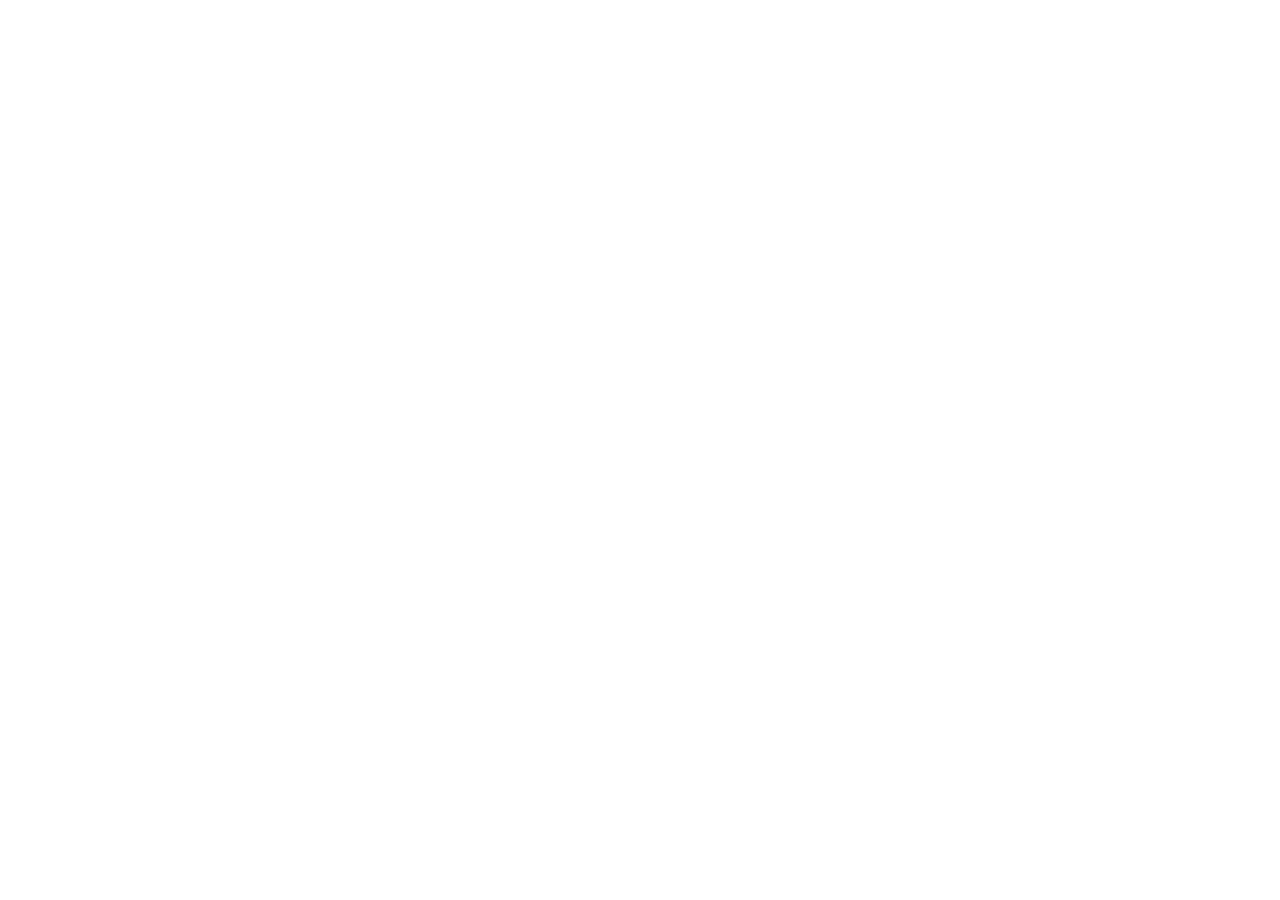
==== commit 8a624709: "Update portfolio site" ====
--- a/portfolio/index.html
+++ b/portfolio/index.html
@@ -1,11 +1,11 @@
 <!doctype html>
 <!-- Made in Framer · framer.com ✨ -->
-<!-- Published Feb 4, 2026, 6:09 AM UTC -->
+<!-- Published Feb 4, 2026, 6:27 AM UTC -->
 <html>
 <head>
 	<meta charset="utf-8">
-	
-	
+	<script type="importmap" data-framer-importmap>{"imports":{"__framer-badge":"https://framerusercontent.com/modules/kr6mBIQPAjMiv35rQa3A/JqQCEBMftp0u8SBv29R5/PX9hIOIVM.js","@emotion/hash":"https://ga.jspm.io/npm:@emotion/hash@0.8.0/dist/hash.browser.esm.js","@motionone/dom":"https://ga.jspm.io/npm:@motionone/dom@10.12.0/dist/index.es.js","@motionone/easing":"https://ga.jspm.io/npm:@motionone/easing@10.13.1/dist/index.es.js","@motionone/utils":"https://ga.jspm.io/npm:@motionone/utils@10.12.0/dist/index.es.js","@react-three/drei":"https://ga.jspm.io/npm:@react-three/drei@8.3.1/index.js","@react-three/fiber":"https://ga.jspm.io/npm:@react-three/fiber@7.0.24/dist/react-three-fiber.esm.js","airtable":"https://ga.jspm.io/npm:airtable@0.11.1/lib/airtable.js","canvas-confetti":"https://ga.jspm.io/npm:canvas-confetti@1.4.0/src/confetti.js","color-diff":"https://ga.jspm.io/npm:color-diff@1.2.0/lib/index.js","color-hash":"https://ga.jspm.io/npm:color-hash@2.0.1/dist/color-hash.js","framer-motion-3d":"https://ga.jspm.io/npm:framer-motion-3d@6.0.0-beta.8/dist/es/index.mjs","framesync":"https://ga.jspm.io/npm:framesync@6.1.2/dist/es/index.mjs","motion":"https://ga.jspm.io/npm:motion@10.12.0/dist/main.es.js","popmotion":"https://ga.jspm.io/npm:popmotion@11.0.3/dist/es/index.mjs","react-confetti":"https://ga.jspm.io/npm:react-confetti@6.0.1/dist/react-confetti.min.js","shopify-buy":"https://ga.jspm.io/npm:shopify-buy@2.14.0/index.js","style-value-types":"https://ga.jspm.io/npm:style-value-types@5.1.0/dist/es/index.mjs","three":"https://ga.jspm.io/npm:three@0.136.0/build/three.module.js","tinycolor2":"https://ga.jspm.io/npm:tinycolor2@1.4.2/tinycolor.js","valtio":"https://ga.jspm.io/npm:valtio@1.2.9/esm/index.js","zustand":"https://ga.jspm.io/npm:zustand@3.7.1/esm/index.js","zustand/middleware":"https://ga.jspm.io/npm:zustand@3.7.1/esm/middleware.js","react-spring":"https://ga.jspm.io/npm:react-spring@9.6.1/dist/react-spring.esm.js","@codesandbox/sandpack-react":"https://ga.jspm.io/npm:@codesandbox/sandpack-react@1.3.1/dist/esm/index.js","@vimeo/player":"https://ga.jspm.io/npm:@vimeo/player@2.16.4/dist/player.es.js","arc-text":"https://ga.jspm.io/npm:arc-text@1.0.1/dist/arc-text.umd.js","browser-jsonp":"https://ga.jspm.io/npm:browser-jsonp@1.1.5/lib/jsonp.js","easing-coordinates":"https://ga.jspm.io/npm:easing-coordinates@2.0.2/dist/cjs/index.js","fetch-jsonp":"https://ga.jspm.io/npm:fetch-jsonp@1.2.1/build/fetch-jsonp.js","figma-squircle":"https://ga.jspm.io/npm:figma-squircle@0.3.0/dist/module.js","firebase/app":"https://ga.jspm.io/npm:firebase@9.12.1/app/dist/index.esm.js","firebase/auth":"https://ga.jspm.io/npm:firebase@9.12.1/auth/dist/index.esm.js","firebase/firestore":"https://ga.jspm.io/npm:firebase@9.12.1/firestore/dist/index.esm.js","highlight.js":"https://ga.jspm.io/npm:highlight.js@11.6.0/es/index.js","highlight.js/lib/common":"https://ga.jspm.io/npm:highlight.js@11.6.0/es/common.js","hsluv":"https://ga.jspm.io/npm:hsluv@1.0.0/dist/esm/hsluv.js","jsonp":"https://ga.jspm.io/npm:jsonp@0.2.1/index.js","prismjs":"https://ga.jspm.io/npm:prismjs@1.29.0/prism.js","prismjs/components/prism-jsx":"https://ga.jspm.io/npm:prismjs@1.29.0/components/prism-jsx.js","prismjs/components/prism-tsx":"https://ga.jspm.io/npm:prismjs@1.29.0/components/prism-tsx.js","react-helmet":"https://ga.jspm.io/npm:react-helmet@6.1.0/lib/Helmet.js","react-hook-form":"https://ga.jspm.io/npm:react-hook-form@7.39.5/dist/index.esm.mjs","react-parallax-tilt":"https://ga.jspm.io/npm:react-parallax-tilt@1.7.92/dist/index.esm.js","react-svg":"https://ga.jspm.io/npm:react-svg@15.1.9/dist/react-svg.esm.js","react-tooltip":"https://ga.jspm.io/npm:react-tooltip@4.4.3/dist/index.es.js","react-tsparticles":"https://ga.jspm.io/npm:react-tsparticles@2.2.4/esm/index.js","tsparticles":"https://ga.jspm.io/npm:tsparticles@2.2.4/esm/index.js","@faker-js/faker":"https://ga.jspm.io/npm:@faker-js/faker@7.6.0/dist/esm/index.mjs","@popmotion/popcorn":"https://ga.jspm.io/npm:@popmotion/popcorn@0.4.4/lib/index.js","@rainbow-me/rainbowkit":"https://ga.jspm.io/npm:@rainbow-me/rainbowkit@0.4.5/dist/index.js","@rainbow-me/rainbowkit/styles.css":"https://ga.jspm.io/npm:@rainbow-me/rainbowkit@0.4.5/dist/index.css","@react-spring/three":"https://ga.jspm.io/npm:@react-spring/three@9.6.1/dist/react-spring-three.esm.js","@uniswap/widgets/fonts.css":"https://ga.jspm.io/npm:@uniswap/widgets@2.0.0/dist/fonts.css","@vanilla-extract/css":"https://ga.jspm.io/npm:@vanilla-extract/css@1.9.2/dist/vanilla-extract-css.browser.esm.js","array-move":"https://ga.jspm.io/npm:array-move@4.0.0/index.js","chart.js":"https://ga.jspm.io/npm:chart.js@4.0.1/dist/chart.js","chart.js/auto":"https://ga.jspm.io/npm:chart.js@4.0.1/auto/auto.js","cmdk":"https://ga.jspm.io/npm:cmdk@0.1.16/dist/index.mjs","cobe":"https://ga.jspm.io/npm:cobe@0.6.0/dist/index.esm.js","convert-svg-react":"https://ga.jspm.io/npm:convert-svg-react@1.0.0/lib/converter/index.js","gsap":"https://ga.jspm.io/npm:gsap@3.11.3/index.js","himalaya":"https://ga.jspm.io/npm:himalaya@1.1.0/lib/index.js","html-react-parser":"https://ga.jspm.io/npm:html-react-parser@3.0.0/index.mjs","html-to-react":"https://ga.jspm.io/npm:html-to-react@1.5.0/index.js","htmlparser2":"https://ga.jspm.io/npm:htmlparser2@8.0.1/lib/esm/index.js","jsdom":"https://ga.jspm.io/npm:jsdom@20.0.0/lib/api.js","matter-js":"https://ga.jspm.io/npm:matter-js@0.18.0/build/matter.js","react-chartjs-2":"https://ga.jspm.io/npm:react-chartjs-2@5.0.1/dist/index.js","react-html-parser":"https://ga.jspm.io/npm:react-html-parser@2.0.2/lib/index.js","react-htmlparser2":"https://ga.jspm.io/npm:react-htmlparser2@0.1.0/htmlparser2-react.js","react-sortable-hoc":"https://ga.jspm.io/npm:react-sortable-hoc@2.0.0/dist/react-sortable-hoc.js","react-three-fiber":"https://ga.jspm.io/npm:react-three-fiber@6.0.13/dist/react-three-fiber.cjs.js","react-use-measure":"https://ga.jspm.io/npm:react-use-measure@2.1.1/dist/web.js","styled-components":"https://ga.jspm.io/npm:styled-components@5.3.3/dist/styled-components.browser.esm.js","wagmi":"https://ga.jspm.io/npm:wagmi@0.6.0/dist/wagmi.esm.js","wagmi/providers/alchemy":"https://ga.jspm.io/npm:wagmi@0.6.0/providers/alchemy/dist/wagmi-providers-alchemy.esm.js","wagmi/providers/public":"https://ga.jspm.io/npm:wagmi@0.6.0/providers/public/dist/wagmi-providers-public.esm.js","@dotlottie/player-component":"https://ga.jspm.io/npm:@dotlottie/player-component@1.4.2/dist/dotlottie-player.esm.js","@emotion/css":"https://ga.jspm.io/npm:@emotion/css@11.9.0/dist/emotion-css.esm.js","@fireworks-js/react":"https://ga.jspm.io/npm:@fireworks-js/react@2.10.6/dist/index.es.js","@mediapipe/camera_utils":"https://ga.jspm.io/npm:@mediapipe/camera_utils@0.3.1640029074/camera_utils.js","@mediapipe/hands":"https://ga.jspm.io/npm:@mediapipe/hands@0.4.1646424915/hands.js","@memberstack/react":"https://ga.jspm.io/npm:@memberstack/react@2.0.11/dist/index.js","@shadergradient/store":"https://ga.jspm.io/npm:@shadergradient/store@0.0.0/dist/index.js","@signal-noise/react-shader-canvas":"https://ga.jspm.io/npm:@signal-noise/react-shader-canvas@0.0.3/dist/index.js","@tensorflow-models/hand-pose-detection":"https://ga.jspm.io/npm:@tensorflow-models/hand-pose-detection@2.0.0/dist/hand-pose-detection.esm.js","@tensorflow-models/handpose":"https://ga.jspm.io/npm:@tensorflow-models/handpose@0.0.7/dist/index.js","@tensorflow/tfjs":"https://ga.jspm.io/npm:@tensorflow/tfjs@3.18.0/dist/index.js","@tensorflow/tfjs-backend-wasm":"https://ga.jspm.io/npm:@tensorflow/tfjs-backend-wasm@3.18.0/dist/index.js","@tensorflow/tfjs-backend-webgl":"https://ga.jspm.io/npm:@tensorflow/tfjs-backend-webgl@3.18.0/dist/index.js","@tensorflow/tfjs-core":"https://ga.jspm.io/npm:@tensorflow/tfjs-core@3.18.0/dist/index.js","canvas-noise":"https://ga.jspm.io/npm:canvas-noise@1.0.0/canvas-noise.js","classnames":"https://ga.jspm.io/npm:classnames@2.3.2/index.js","copy-to-clipboard":"https://ga.jspm.io/npm:copy-to-clipboard@3.3.3/index.js","flubber":"https://ga.jspm.io/npm:flubber@0.4.2/build/flubber.min.js","js-cookie":"https://ga.jspm.io/npm:js-cookie@3.0.1/dist/js.cookie.mjs","jsonp-promise":"https://ga.jspm.io/npm:jsonp-promise@0.1.2/index.js","moment-timezone":"https://ga.jspm.io/npm:moment-timezone@0.5.43/index.js","prop-types":"https://ga.jspm.io/npm:prop-types@15.8.0/index.js","query-string":"https://ga.jspm.io/npm:query-string@8.1.0/index.js","react-block-image":"https://ga.jspm.io/npm:react-block-image@1.0.0/dist/index.js","react-canvas-confetti":"https://ga.jspm.io/npm:react-canvas-confetti@1.4.0/dist/index.js","react-circular-progressbar":"https://ga.jspm.io/npm:react-circular-progressbar@2.1.0/dist/index.esm.js","react-noisy-canvas":"https://ga.jspm.io/npm:react-noisy-canvas@1.0.4/build/NoisyCanvas.js","react-speech-kit":"https://ga.jspm.io/npm:react-speech-kit@3.0.1/dist/index.js","react-webcam":"https://ga.jspm.io/npm:react-webcam@7.0.1/dist/react-webcam.js","reading-time":"https://ga.jspm.io/npm:reading-time@1.5.0/index.js","shadertoy-react":"https://ga.jspm.io/npm:shadertoy-react@1.1.2/lib/shadertoy-react.min.js","simple-icons":"https://ga.jspm.io/npm:simple-icons@8.15.0/index.mjs","to-querystring":"https://ga.jspm.io/npm:to-querystring@1.1.1/lib/to-querystring.min.js","use-dencrypt-effect":"https://ga.jspm.io/npm:use-dencrypt-effect@2.0.0/dist/index.js","uuid":"https://ga.jspm.io/npm:uuid@9.0.0/dist/esm-browser/index.js","@cyriacbr/react-split-text":"https://ga.jspm.io/npm:@cyriacbr/react-split-text@1.0.0/dist/index.js","@stitches/react":"https://ga.jspm.io/npm:@stitches/react@1.2.8/dist/index.mjs","email-validator":"https://ga.jspm.io/npm:email-validator@2.0.4/index.js","kbar":"https://ga.jspm.io/npm:kbar@0.1.0-beta.36/lib/index.js","next-themes":"https://ga.jspm.io/npm:next-themes@0.2.1/dist/index.module.js","reakit/Popover":"https://ga.jspm.io/npm:reakit@1.3.11/es/Popover/index.js","@react-hook/mouse-position":"https://ga.jspm.io/npm:@react-hook/mouse-position@4.1.3/dist/module/index.js","lodash":"https://ga.jspm.io/npm:lodash@4.17.21/lodash.js","react-grid-layout":"https://ga.jspm.io/npm:react-grid-layout@1.3.4/index.js","use-resize-observer":"https://ga.jspm.io/npm:use-resize-observer@9.1.0/dist/bundle.esm.js","typewriter-effect":"https://ga.jspm.io/npm:typewriter-effect@2.19.0/dist/react.js","@radix-ui/colors":"https://ga.jspm.io/npm:@radix-ui/colors@0.1.8/index.mjs","@radix-ui/react-dialog":"https://ga.jspm.io/npm:@radix-ui/react-dialog@1.0.2/dist/index.module.js","boring-avatars":"https://ga.jspm.io/npm:boring-avatars@1.7.0/build/index.js","connectkit":"https://ga.jspm.io/npm:connectkit@1.1.0/build/index.es.js","countries-and-timezones":"https://ga.jspm.io/npm:countries-and-timezones@3.4.1/esm/index.js","ethers":"https://ga.jspm.io/npm:ethers@6.0.8/lib.esm/index.js","fetch-dedupe":"https://ga.jspm.io/npm:fetch-dedupe@3.0.0/lib/index.js","lodash.debounce":"https://ga.jspm.io/npm:lodash.debounce@4.0.8/index.js","lodash.defer":"https://ga.jspm.io/npm:lodash.defer@4.1.0/index.js","openweather-api-node":"https://ga.jspm.io/npm:openweather-api-node@1.4.1/src/index.js","openweather-apis":"https://ga.jspm.io/npm:openweather-apis@4.4.2/index.js","qrcode.react":"https://ga.jspm.io/npm:qrcode.react@3.1.0/lib/esm/index.js","react-copy-to-clipboard":"https://ga.jspm.io/npm:react-copy-to-clipboard@5.1.0/lib/index.js","react-markdown":"https://ga.jspm.io/npm:react-markdown@8.0.4/index.js","react-qr-code":"https://ga.jspm.io/npm:react-qr-code@2.0.8/lib/index.js","react-syntax-highlighter/dist/esm/styles/hljs":"https://ga.jspm.io/npm:react-syntax-highlighter@15.5.0/dist/esm/styles/hljs/index.js","react-tilt":"https://ga.jspm.io/npm:react-tilt@0.1.4/dist/tilt.js","react-timezone-select":"https://ga.jspm.io/npm:react-timezone-select@1.4.0/dist/esm/index.js","scroller-motion":"https://ga.jspm.io/npm:scroller-motion@1.2.3/dist/index.modern.mjs","wagmi/chains":"https://ga.jspm.io/npm:wagmi@0.6.6/chains/dist/wagmi-chains.esm.js","lodash-es/omit":"https://ga.jspm.io/npm:lodash-es@4.17.21/omit.js","zustand/shallow":"https://ga.jspm.io/npm:zustand@3.7.0/esm/shallow.js","highlight.js/lib/languages/javascript":"https://ga.jspm.io/npm:highlight.js@11.5.0/es/languages/javascript.js","lowlight":"https://ga.jspm.io/npm:lowlight@2.6.1/index.js","react-lowlight":"https://ga.jspm.io/npm:react-lowlight@3.0.0/src/Lowlight.js","react-lowlight/common":"https://ga.jspm.io/npm:react-lowlight@3.0.0/src/common.js","react-syntax-highlighter/dist/esm/languages/hljs/javascript":"https://ga.jspm.io/npm:react-syntax-highlighter@15.5.0/dist/esm/languages/hljs/javascript.js","react-syntax-highlighter/dist/esm/styles/hljs/docco":"https://ga.jspm.io/npm:react-syntax-highlighter@15.5.0/dist/esm/styles/hljs/docco.js","@calcom/embed-react":"https://ga.jspm.io/npm:@calcom/embed-react@1.0.10/dist/Cal.es.js","@researchgate/react-intersection-observer":"https://ga.jspm.io/npm:@researchgate/react-intersection-observer@1.3.5/lib/js/index.js","animated-number-react":"https://ga.jspm.io/npm:animated-number-react@0.1.2/build/index.js","axios":"https://ga.jspm.io/npm:axios@1.4.0/index.js","react-animated-counter":"https://ga.jspm.io/npm:react-animated-counter@1.2.4/dist/index.js","react-animated-number":"https://ga.jspm.io/npm:react-animated-number@0.4.4/build/index.js","react-circle":"https://ga.jspm.io/npm:react-circle@1.1.1/dist/index.js","react-circle-progress-bar":"https://ga.jspm.io/npm:react-circle-progress-bar@0.1.4/dist/progress.js","react-countup":"https://ga.jspm.io/npm:react-countup@6.4.2/build/index.js","react-customizable-progressbar":"https://ga.jspm.io/npm:react-customizable-progressbar@1.2.0/dist/ReactCustomizableProgressbar.js","react-hook-inview":"https://ga.jspm.io/npm:react-hook-inview@4.5.0/dist/esm/index.js","react-intersection-observer":"https://ga.jspm.io/npm:react-intersection-observer@9.4.3/react-intersection-observer.modern.mjs","react-progress-label":"https://ga.jspm.io/npm:react-progress-label@3.1.7/dist/index.esm.js","react-sweet-progress":"https://ga.jspm.io/npm:react-sweet-progress@1.1.2/lib/index.js","sonner":"https://ga.jspm.io/npm:sonner@0.3.5/dist/index.mjs","use-count-up":"https://ga.jspm.io/npm:use-count-up@3.0.1/lib/index.module.js","react-simple-keyboard":"https://ga.jspm.io/npm:react-simple-keyboard@3.5.28/build/index.js","virtual-keyboard-react":"https://ga.jspm.io/npm:virtual-keyboard-react@1.0.2/index.js","@fortawesome/free-regular-svg-icons":"https://ga.jspm.io/npm:@fortawesome/free-regular-svg-icons@6.0.0/index.es.js","@fortawesome/free-solid-svg-icons":"https://ga.jspm.io/npm:@fortawesome/free-solid-svg-icons@6.0.0/index.es.js","@fortawesome/react-fontawesome":"https://ga.jspm.io/npm:@fortawesome/react-fontawesome@0.1.17/index.es.js","@radix-ui/react-icons":"https://ga.jspm.io/npm:@radix-ui/react-icons@1.1.0/dist/react-icons.esm.js","@radix-ui/react-popover":"https://ga.jspm.io/npm:@radix-ui/react-popover@0.1.6/dist/index.module.js","@radix-ui/react-slider":"https://ga.jspm.io/npm:@radix-ui/react-slider@0.1.4/dist/index.module.js","@tinymce/tinymce-react":"https://ga.jspm.io/npm:@tinymce/tinymce-react@3.13.0/lib/es2015/main/ts/index.js","@tldraw/tldraw":"https://ga.jspm.io/npm:@tldraw/tldraw@1.9.1/dist/index.mjs","bootstrap/dist/css/bootstrap.min.css":"https://ga.jspm.io/npm:bootstrap@5.1.3/dist/css/bootstrap.min.css","canvas-sketch":"https://ga.jspm.io/npm:canvas-sketch@0.7.6/dist/canvas-sketch.umd.js","canvas-sketch-util/math":"https://ga.jspm.io/npm:canvas-sketch-util@1.10.0/math.js","canvas-sketch-util/random":"https://ga.jspm.io/npm:canvas-sketch-util@1.10.0/random.js","chartjs-plugin-colorschemes":"https://ga.jspm.io/npm:chartjs-plugin-colorschemes@0.4.0/dist/chartjs-plugin-colorschemes.js","chroma-js":"https://ga.jspm.io/npm:chroma-js@2.4.2/chroma.js","firebase/database":"https://ga.jspm.io/npm:firebase@9.17.1/database/dist/esm/index.esm.js","lodash/range":"https://ga.jspm.io/npm:lodash@4.17.21/range.js","mapbox-gl":"https://ga.jspm.io/npm:mapbox-gl@2.13.0/dist/mapbox-gl.js","phosphor-react":"https://ga.jspm.io/npm:phosphor-react@1.4.1/dist/index.esm.js","react-bootstrap":"https://ga.jspm.io/npm:react-bootstrap@2.1.2/esm/index.js","react-bootstrap/Button":"https://ga.jspm.io/npm:react-bootstrap@2.1.2/esm/Button.js","react-bootstrap/Dropdown":"https://ga.jspm.io/npm:react-bootstrap@2.1.2/esm/Dropdown.js","react-bootstrap/DropdownButton":"https://ga.jspm.io/npm:react-bootstrap@2.1.2/esm/DropdownButton.js","react-bootstrap/Form":"https://ga.jspm.io/npm:react-bootstrap@2.1.2/esm/Form.js","react-bootstrap/FormControl":"https://ga.jspm.io/npm:react-bootstrap@2.1.2/esm/FormControl.js","react-bootstrap/InputGroup":"https://ga.jspm.io/npm:react-bootstrap@2.1.2/esm/InputGroup.js","react-canvas-draw":"https://ga.jspm.io/npm:react-canvas-draw@1.2.1/es/index.js","react-color":"https://ga.jspm.io/npm:react-color@2.19.3/lib/index.js","react-confetti-explosion":"https://ga.jspm.io/npm:react-confetti-explosion@1.5.1/lib/index.js","react-date-picker":"https://ga.jspm.io/npm:react-date-picker@8.4.0/dist/entry.js","react-datepicker":"https://ga.jspm.io/npm:react-datepicker@4.6.0/dist/react-datepicker.min.js","react-datepicker/dist/react-datepicker-cssmodules.css":"https://ga.jspm.io/npm:react-datepicker@4.6.0/dist/react-datepicker-cssmodules.css","react-datepicker/dist/react-datepicker.css":"https://ga.jspm.io/npm:react-datepicker@4.6.0/dist/react-datepicker.css","react-digital-clock":"https://ga.jspm.io/npm:react-digital-clock@0.1.2/lib/index.js","react-fetch-hook":"https://ga.jspm.io/npm:react-fetch-hook@1.9.5/index.js","react-live-preview":"https://ga.jspm.io/npm:react-live-preview@0.0.8-alpha/dist/src/root.js","react-uuid":"https://ga.jspm.io/npm:react-uuid@1.0.2/uuid.js","shuffle-letters":"https://ga.jspm.io/npm:shuffle-letters@1.0.2/dist/shuffle-letters.esm.min.js","tone":"https://ga.jspm.io/npm:tone@14.7.77/build/Tone.js","unsplash-js":"https://ga.jspm.io/npm:unsplash-js@7.0.15/dist/unsplash-js.esm.js","unsplash-react":"https://ga.jspm.io/npm:unsplash-react@0.2.1/dist/index.esm.js","use-sound":"https://ga.jspm.io/npm:use-sound@4.0.1/dist/use-sound.esm.js","whatwg-fetch":"https://ga.jspm.io/npm:whatwg-fetch@3.6.2/dist/fetch.umd.js","@chakra-ui/icons":"https://ga.jspm.io/npm:@chakra-ui/icons@2.0.16/dist/index.mjs","@mui/icons-material":"https://ga.jspm.io/npm:@mui/icons-material@5.11.11/esm/index.js","@mui/icons-material/Twitter":"https://ga.jspm.io/npm:@mui/icons-material@5.11.11/Twitter.js","@emotion/styled":"https://ga.jspm.io/npm:@emotion/styled@11.10.6/dist/emotion-styled.browser.esm.js","react-draggable":"https://ga.jspm.io/npm:react-draggable@4.4.5/build/cjs/cjs.js","react-konva":"https://ga.jspm.io/npm:react-konva@18.2.5/es/ReactKonva.js","@9gustin/react-notion-render":"https://ga.jspm.io/npm:@9gustin/react-notion-render@3.11.2/dist/index.modern.mjs","@notionhq/client":"https://ga.jspm.io/npm:@notionhq/client@2.2.3/build/src/index.js","@paultalarian/react-notion-x":"https://ga.jspm.io/npm:@paultalarian/react-notion-x@6.15.28/build/index.js","prismjs/components/prism-javascript":"https://ga.jspm.io/npm:prismjs@1.29.0/components/prism-javascript.js","prismjs/components/prism-typescript":"https://ga.jspm.io/npm:prismjs@1.29.0/components/prism-typescript.js","react-content-loader":"https://ga.jspm.io/npm:react-content-loader@6.2.0/dist/react-content-loader.es.js","react-image":"https://ga.jspm.io/npm:react-image@4.0.3/umd/index.js","react-notion":"https://ga.jspm.io/npm:react-notion@0.10.0/dist/react-notion.esm.js","react-notion-x":"https://ga.jspm.io/npm:react-notion-x@6.16.0/build/index.js","@studio-freight/lenis":"https://ga.jspm.io/npm:@studio-freight/lenis@1.0.29/dist/lenis.modern.mjs","luxon":"https://ga.jspm.io/npm:luxon@3.4.4/src/luxon.js","tz-lookup":"https://ga.jspm.io/npm:tz-lookup@6.1.25/tz.js","@firebase/app":"https://ga.jspm.io/npm:@firebase/app@0.8.2/dist/esm/index.esm2017.js","@rive-app/react-canvas":"https://ga.jspm.io/npm:@rive-app/react-canvas@3.0.36/dist/index.js","@u-wave/react-vimeo":"https://ga.jspm.io/npm:@u-wave/react-vimeo@0.9.10/dist/react-vimeo.es.js","animejs":"https://ga.jspm.io/npm:animejs@3.2.1/lib/anime.js","bootstrap":"https://ga.jspm.io/npm:bootstrap@5.3.3/dist/js/bootstrap.esm.js","canvas-sketch-util":"https://ga.jspm.io/npm:canvas-sketch-util@1.10.0/index.js","dom-to-image":"https://ga.jspm.io/npm:dom-to-image@2.6.0/src/dom-to-image.js","dompurify":"https://ga.jspm.io/npm:dompurify@3.0.6/dist/purify.js","file-saver":"https://ga.jspm.io/npm:file-saver@2.0.5/dist/FileSaver.min.js","firestore":"https://ga.jspm.io/npm:firestore@1.1.6/index.js","html":"https://ga.jspm.io/npm:html@1.0.0/lib/html.js","html-to-image":"https://ga.jspm.io/npm:html-to-image@1.11.11/es/index.js","html2canvas":"https://ga.jspm.io/npm:html2canvas@1.4.1/dist/html2canvas.js","lodash-es":"https://ga.jspm.io/npm:lodash-es@4.17.21/lodash.js","primereact":"https://ga.jspm.io/npm:primereact@10.6.3/primereact.all.esm.min.js","react-animated-numbers":"https://ga.jspm.io/npm:react-animated-numbers@0.16.0/dist/index.js","react-contenteditable":"https://ga.jspm.io/npm:react-contenteditable@3.3.7/lib/react-contenteditable.js","react-cookie":"https://ga.jspm.io/npm:react-cookie@4.1.1/es6/index.js","react-error-boundary":"https://ga.jspm.io/npm:react-error-boundary@4.0.11/dist/react-error-boundary.esm.js","react-hot-toast":"https://ga.jspm.io/npm:react-hot-toast@2.4.1/dist/index.mjs","react-infinite-scroll-component":"https://ga.jspm.io/npm:react-infinite-scroll-component@6.1.0/dist/index.js","react-loading":"https://ga.jspm.io/npm:react-loading@2.0.3/dist/react-loading.js","react-loading-screen":"https://ga.jspm.io/npm:react-loading-screen@0.0.17/dist/index.js","react-loading-skeleton":"https://ga.jspm.io/npm:react-loading-skeleton@3.3.1/dist/index.js","react-mentions":"https://ga.jspm.io/npm:react-mentions@4.4.10/dist/react-mentions.esm.js","react-player":"https://ga.jspm.io/npm:react-player@2.13.0/lib/index.js","react-router-dom":"https://ga.jspm.io/npm:react-router-dom@6.10.0/dist/index.js","react-spinners":"https://ga.jspm.io/npm:react-spinners@0.13.8/esm/index.js","react-spinners-kit":"https://ga.jspm.io/npm:react-spinners-kit@1.9.1/lib/index.js","react-tagify":"https://ga.jspm.io/npm:react-tagify@1.0.7/dist/lib.es.js","react-vimeo":"https://ga.jspm.io/npm:react-vimeo@2.0.0/lib/Vimeo.js","reacts":"https://ga.jspm.io/npm:reacts@0.0.0/index.js","reakit":"https://ga.jspm.io/npm:reakit@1.3.11/es/index.js","sanitize-html":"https://ga.jspm.io/npm:sanitize-html@2.11.0/index.js","spinners-react":"https://ga.jspm.io/npm:spinners-react@1.0.7/lib/esm/index.js","styled-jsx":"https://ga.jspm.io/npm:styled-jsx@5.1.2/index.js","swr":"https://ga.jspm.io/npm:swr@2.0.2/core/dist/index.mjs","use-immer":"https://ga.jspm.io/npm:use-immer@0.9.0/dist/use-immer.module.js","firebase-admin":"https://ga.jspm.io/npm:firebase-admin@11.10.1/lib/index.js","firebase/analytics":"https://ga.jspm.io/npm:firebase@9.12.1/analytics/dist/index.esm.js","react-firebase-hooks/firestore":"https://ga.jspm.io/npm:react-firebase-hooks@5.1.1/firestore/dist/index.esm.js","react-loading-skeleton/dist/skeleton.css":"https://ga.jspm.io/npm:react-loading-skeleton@3.3.1/dist/skeleton.css","react-spinners/BounceLoader":"https://ga.jspm.io/npm:react-spinners@0.13.8/BounceLoader.js","react-spinners/ClipLoader":"https://ga.jspm.io/npm:react-spinners@0.13.8/ClipLoader.js","next/dynamic":"https://ga.jspm.io/npm:next@13.4.5/dynamic.js","primereact/mention":"https://ga.jspm.io/npm:primereact@10.0.3/mention/mention.esm.js","styled-jsx/css":"https://ga.jspm.io/npm:styled-jsx@5.1.2/css.js","styled-jsx/style":"https://ga.jspm.io/npm:styled-jsx@5.1.2/style.js","swr/infinite":"https://ga.jspm.io/npm:swr@2.2.4/infinite/dist/index.mjs","swr/mutation":"https://ga.jspm.io/npm:swr@2.2.4/mutation/dist/index.mjs","react-icons":"https://ga.jspm.io/npm:react-icons@4.7.1/lib/esm/index.js","react-icons/fa":"https://ga.jspm.io/npm:react-icons@4.7.1/fa/index.esm.js","react-dom-confetti":"https://ga.jspm.io/npm:react-dom-confetti@0.2.0/lib/confetti.js","color-thief":"https://ga.jspm.io/npm:color-thief@2.2.5/js/color-thief.js","node-vibrant":"https://ga.jspm.io/npm:node-vibrant@3.2.1-alpha.1/lib/bundle-worker.js","react-router":"https://ga.jspm.io/npm:react-router@6.10.0/dist/index.js","@formspark/use-formspark":"https://ga.jspm.io/npm:@formspark/use-formspark@0.1.39/dist/use-formspark.esm.js","@formspree/react":"https://ga.jspm.io/npm:@formspree/react@2.4.2/dist/index.mjs","instagram-followers":"https://ga.jspm.io/npm:instagram-followers@1.0.0/index.js","@tabler/icons-react":"https://ga.jspm.io/npm:@tabler/icons-react@2.15.0/dist/esm/tabler-icons-react.js","@mui/base/TextareaAutosize":"https://ga.jspm.io/npm:@mui/base@5.0.0-beta.4/TextareaAutosize/index.js","@mui/icons-material/Delete":"https://ga.jspm.io/npm:@mui/icons-material@5.11.16/Delete.js","@mui/material":"https://ga.jspm.io/npm:@mui/material@5.13.0/index.js","@mui/material/Box":"https://ga.jspm.io/npm:@mui/material@5.11.8/Box/index.js","@mui/material/Button":"https://ga.jspm.io/npm:@mui/material@5.3.1/Button/index.js","@mui/material/Collapse":"https://ga.jspm.io/npm:@mui/material@5.11.8/Collapse/index.js","@mui/material/Fade":"https://ga.jspm.io/npm:@mui/material@5.11.8/Fade/index.js","@mui/material/FormControlLabel":"https://ga.jspm.io/npm:@mui/material@5.11.8/FormControlLabel/index.js","@mui/material/Grow":"https://ga.jspm.io/npm:@mui/material@5.11.8/Grow/index.js","@mui/material/IconButton":"https://ga.jspm.io/npm:@mui/material@5.11.8/IconButton/index.js","@mui/material/List":"https://ga.jspm.io/npm:@mui/material@5.11.8/List/index.js","@mui/material/ListItem":"https://ga.jspm.io/npm:@mui/material@5.11.8/ListItem/index.js","@mui/material/ListItemText":"https://ga.jspm.io/npm:@mui/material@5.11.8/ListItemText/index.js","@mui/material/Paper":"https://ga.jspm.io/npm:@mui/material@5.11.8/Paper/index.js","@mui/material/Switch":"https://ga.jspm.io/npm:@mui/material@5.11.8/Switch/index.js","@mui/material/styles":"https://ga.jspm.io/npm:@mui/material@5.11.8/styles/index.js","@mui/system":"https://ga.jspm.io/npm:@mui/system@5.13.5/esm/index.js","react-transition-group":"https://ga.jspm.io/npm:react-transition-group@4.4.5/esm/index.js","@material-ui/core/Button":"https://ga.jspm.io/npm:@material-ui/core@4.12.4/esm/Button/index.js","@material-ui/core/FormControl":"https://ga.jspm.io/npm:@material-ui/core@4.12.4/esm/FormControl/index.js","@material-ui/core/MenuItem":"https://ga.jspm.io/npm:@material-ui/core@4.12.4/esm/MenuItem/index.js","@material-ui/core/Select":"https://ga.jspm.io/npm:@material-ui/core@4.12.4/esm/Select/index.js","@material-ui/core/styles":"https://ga.jspm.io/npm:@material-ui/core@4.12.4/esm/styles/index.js","@mui/material/Stack":"https://ga.jspm.io/npm:@mui/material@5.11.10/Stack/index.js","@mui/material/Table":"https://ga.jspm.io/npm:@mui/material@5.11.8/Table/index.js","@mui/material/TableBody":"https://ga.jspm.io/npm:@mui/material@5.11.8/TableBody/index.js","@mui/material/TableCell":"https://ga.jspm.io/npm:@mui/material@5.11.8/TableCell/index.js","@mui/material/TableContainer":"https://ga.jspm.io/npm:@mui/material@5.11.8/TableContainer/index.js","@mui/material/TableHead":"https://ga.jspm.io/npm:@mui/material@5.11.8/TableHead/index.js","@mui/material/TableRow":"https://ga.jspm.io/npm:@mui/material@5.11.8/TableRow/index.js","@splinetool/runtime":"https://ga.jspm.io/npm:@splinetool/runtime@0.9.202/build/runtime.js","@theatre/core":"https://ga.jspm.io/npm:@theatre/core@0.6.1/dist/index.js","three.js":"https://ga.jspm.io/npm:three.js@0.77.1/shim.js","gsap/ScrollTrigger":"https://ga.jspm.io/npm:gsap@3.11.3/ScrollTrigger.js","request":"https://ga.jspm.io/npm:request@2.88.2/index.js","canvas-scroll-clip":"https://ga.jspm.io/npm:canvas-scroll-clip@1.3.1/dist/esbuild/main.esm.js","@material-ui/core":"https://ga.jspm.io/npm:@material-ui/core@4.12.4/esm/index.js","@material-ui/icons":"https://ga.jspm.io/npm:@material-ui/icons@4.11.3/esm/index.js","@n8tb1t/use-scroll-position":"https://ga.jspm.io/npm:@n8tb1t/use-scroll-position@2.0.3/lib/index.js","classnames/bind":"https://ga.jspm.io/npm:classnames@2.3.2/bind.js","dotenv-safe":"https://ga.jspm.io/npm:dotenv-safe@8.2.0/index.js","modern-react-qr-reader":"https://ga.jspm.io/npm:modern-react-qr-reader@1.0.12/lib/index.js","openai":"https://ga.jspm.io/npm:openai@3.1.0/dist/index.js","p5":"https://ga.jspm.io/npm:p5@1.7.0/lib/p5.min.js","qr-scanner":"https://ga.jspm.io/npm:qr-scanner@1.4.2/qr-scanner.min.js","react-3d-viewer":"https://ga.jspm.io/npm:react-3d-viewer@1.0.12/dist/scripts/react-3d-viewer.js","react-audio-player":"https://ga.jspm.io/npm:react-audio-player@0.17.0/dist/bundle.js","react-beautiful-dnd":"https://ga.jspm.io/npm:react-beautiful-dnd@13.1.1/dist/react-beautiful-dnd.esm.js","react-camera-pro":"https://ga.jspm.io/npm:react-camera-pro@1.2.1/dist/index.esm.js","react-chat-widget":"https://ga.jspm.io/npm:react-chat-widget@3.1.4/lib/index.js","react-chat-widget/lib/styles.css":"https://ga.jspm.io/npm:react-chat-widget@3.1.4/lib/styles.css","react-cmdk":"https://ga.jspm.io/npm:react-cmdk@1.3.9/dist/index.js","react-countdown":"https://ga.jspm.io/npm:react-countdown@2.3.5/dist/index.es.js","react-drag-and-drop":"https://ga.jspm.io/npm:react-drag-and-drop@3.0.0/lib/index.js","react-geolocated":"https://ga.jspm.io/npm:react-geolocated@4.0.3/dist-modules/index.js","react-github-corner":"https://ga.jspm.io/npm:react-github-corner@2.5.0/lib/GithubCorner.js","react-hook-gyroscope":"https://ga.jspm.io/npm:react-hook-gyroscope@1.1.12/dist/index.js","react-hook-speech-to-text":"https://ga.jspm.io/npm:react-hook-speech-to-text@0.8.0/dist/index.js","react-icalendar-link":"https://ga.jspm.io/npm:react-icalendar-link@3.0.2/dist/index.es.js","react-image-effects":"https://ga.jspm.io/npm:react-image-effects@1.0.0/dist/index.js","react-image-magnifiers":"https://ga.jspm.io/npm:react-image-magnifiers@1.4.0/dist/index.js","react-image-magnify":"https://ga.jspm.io/npm:react-image-magnify@2.7.4/dist/ReactImageMagnify.js","react-linear-gradient-button":"https://ga.jspm.io/npm:react-linear-gradient-button@1.1.1/lib/index.js","react-p5":"https://ga.jspm.io/npm:react-p5@1.3.33/build/index.js","react-qr-reader":"https://ga.jspm.io/npm:react-qr-reader@3.0.0-beta-1/dist/esm/index.js","react-qrcode-scanner":"https://ga.jspm.io/npm:react-qrcode-scanner@1.0.5/dist/index.es.js","react-scanned-qr":"https://ga.jspm.io/npm:react-scanned-qr@1.2.4/dist/esm/index.js","react-scroll-video":"https://ga.jspm.io/npm:react-scroll-video@1.0.6/dist/index.js","react-speech-recognition":"https://ga.jspm.io/npm:react-speech-recognition@3.10.0/lib/index.js","react-tridi":"https://ga.jspm.io/npm:react-tridi@2.1.1/dist/index.modern.js","react-use-scroll-position":"https://ga.jspm.io/npm:react-use-scroll-position@2.0.0/index.js","react-use/lib/useWindowSize":"https://ga.jspm.io/npm:react-use@17.4.0/lib/useWindowSize.js","react-video-scroll":"https://ga.jspm.io/npm:react-video-scroll@1.0.1/build/react-video-scroll.js","react-water-wave":"https://ga.jspm.io/npm:react-water-wave@2.0.1/lib/index.js","speech-synthesizer-react":"https://ga.jspm.io/npm:speech-synthesizer-react@1.2.0/build/index.js","tiny-viewer":"https://ga.jspm.io/npm:tiny-viewer@2.0.0/dist/index.js","vcard-creator":"https://ga.jspm.io/npm:vcard-creator@0.6.0/dist/vcard-creator.js","victory":"https://ga.jspm.io/npm:victory@36.6.8/es/index.js","objects-to-csv":"https://ga.jspm.io/npm:objects-to-csv@1.3.6/index.js","usehooks-ts":"https://ga.jspm.io/npm:usehooks-ts@2.9.1/dist/esm/index.js","aframe":"https://ga.jspm.io/npm:aframe@1.3.0/dist/aframe-master.js","aframe-mountain-component":"https://ga.jspm.io/npm:aframe-mountain-component@0.3.3/index.js","aframe-particle-system-component":"https://ga.jspm.io/npm:aframe-particle-system-component@1.1.3/index.js","aframe-react":"https://ga.jspm.io/npm:aframe-react@4.4.0/dist/index.js","react-html-id":"https://ga.jspm.io/npm:react-html-id@0.1.5/index.js","react-icons/fi":"https://ga.jspm.io/npm:react-icons@4.7.1/fi/index.esm.js","three-stdlib":"https://ga.jspm.io/npm:three-stdlib@2.17.0/index.js","react-particles":"https://ga.jspm.io/npm:react-particles@2.10.1/esm/index.js","swiper":"https://ga.jspm.io/npm:swiper@9.0.5/swiper.esm.js","swiper/css":"https://ga.jspm.io/npm:swiper@9.0.5/swiper.min.css","swiper/css/effect-fade":"https://ga.jspm.io/npm:swiper@9.0.5/modules/effect-fade/effect-fade.min.css","swiper/css/navigation":"https://ga.jspm.io/npm:swiper@9.0.5/modules/navigation/navigation.min.css","swiper/css/pagination":"https://ga.jspm.io/npm:swiper@9.0.5/modules/pagination/pagination.min.css","swiper/css/scrollbar":"https://ga.jspm.io/npm:swiper@9.0.5/modules/scrollbar/scrollbar.min.css","swiper/react":"https://ga.jspm.io/npm:swiper@9.0.5/react/swiper-react.js","date-fns-tz":"https://ga.jspm.io/npm:date-fns-tz@2.0.0/esm/index.js","react-use":"https://ga.jspm.io/npm:react-use@17.4.0/esm/index.js","moment":"https://ga.jspm.io/npm:moment@2.29.4/moment.js","sneaks-api":"https://ga.jspm.io/npm:sneaks-api@1.2.3/index.js","react-swipeable":"https://ga.jspm.io/npm:react-swipeable@7.0.1/es/index.js","events":"https://ga.jspm.io/npm:events@3.3.0/events.js","@botpoison/browser":"https://ga.jspm.io/npm:@botpoison/browser@0.1.30/dist/index.js","@supabase/supabase-js":"https://ga.jspm.io/npm:@supabase/supabase-js@2.21.0/dist/module/index.js","@emotion/core":"https://ga.jspm.io/npm:@emotion/core@11.0.0/dist/emotion-core.cjs.js","react-css-variables":"https://ga.jspm.io/npm:react-css-variables@2.0.1/umd/react-css-variables.js","react-glitch-animation":"https://ga.jspm.io/npm:react-glitch-animation@1.0.0/build/index.es.js","mouse-follower":"https://ga.jspm.io/npm:mouse-follower@1.1.2/dist/index.module.js","number-format.js":"https://ga.jspm.io/npm:number-format.js@2.0.9/lib/format.min.js","react-animated-cursor":"https://ga.jspm.io/npm:react-animated-cursor@2.7.0/dist/index.umd.js","tsparticles-engine":"https://ga.jspm.io/npm:tsparticles-engine@2.10.1/esm/index.js","tsparticles-preset-firefly":"https://ga.jspm.io/npm:tsparticles-preset-firefly@2.10.1/esm/index.js","@react-spring/web":"https://ga.jspm.io/npm:@react-spring/web@9.7.2/dist/esm/index.js","@react-three/cannon":"https://ga.jspm.io/npm:@react-three/cannon@6.5.2/dist/index.js","react-code-blocks":"https://ga.jspm.io/npm:react-code-blocks@0.0.9-0/dist/react-code-blocks.esm.js","react-gooey":"https://ga.jspm.io/npm:react-gooey@1.5.1/dist/react-gooey.js","react-punch":"https://ga.jspm.io/npm:react-punch@0.1.0/dist/index.js","react-ripples":"https://ga.jspm.io/npm:react-ripples@2.2.1/cjs/index.js","react-toast-notifications":"https://ga.jspm.io/npm:react-toast-notifications@2.5.1/dist/index.js","react-typing-effect":"https://ga.jspm.io/npm:react-typing-effect@2.0.5/dist/index.js","react-use-gesture":"https://ga.jspm.io/npm:react-use-gesture@9.1.3/dist/index.js","tsparticles-confetti":"https://ga.jspm.io/npm:tsparticles-confetti@2.9.3/esm/index.js","react-device-detect":"https://ga.jspm.io/npm:react-device-detect@2.2.2/dist/lib.js","react-orbits":"https://ga.jspm.io/npm:react-orbits@1.0.5/dist/index.modern.js","react-icons/ri":"https://ga.jspm.io/npm:react-icons@4.10.1/ri/index.esm.js","chakra-ui":"https://ga.jspm.io/npm:chakra-ui@0.3.9/dist/index.js","kmenu":"https://ga.jspm.io/npm:kmenu@1.2.2-nightly-dev/dist/index.modern.js","lodash-move":"https://ga.jspm.io/npm:lodash-move@1.1.1/lib/index.js","lucide-react":"https://ga.jspm.io/npm:lucide-react@0.115.0/dist/esm/lucide-react.js","ninja-keys":"https://ga.jspm.io/npm:ninja-keys@1.2.2/dist/ninja-keys.js","querystring":"https://ga.jspm.io/npm:querystring@0.2.1/index.js","react-shuffle-text":"https://ga.jspm.io/npm:react-shuffle-text@1.0.6/dist/react-shuffle-text.js","react-ticker":"https://ga.jspm.io/npm:react-ticker@1.3.2/dist/index.es.js","spotify-now-playing":"https://ga.jspm.io/npm:spotify-now-playing@1.1.4/dist/index.js","next/app":"https://ga.jspm.io/npm:next@13.1.6/app.js","next/head":"https://ga.jspm.io/npm:next@13.1.6/head.js","react-icons/si":"https://ga.jspm.io/npm:react-icons@4.7.1/si/index.esm.js","jotai":"https://ga.jspm.io/npm:jotai@1.9.2/esm/index.mjs","jotai/utils":"https://ga.jspm.io/npm:jotai@1.9.2/esm/utils.mjs","random-word":"https://ga.jspm.io/npm:random-word@2.0.0/index.js","random-words":"https://ga.jspm.io/npm:random-words@1.2.0/index.js","react-autocomplete-hint":"https://ga.jspm.io/npm:react-autocomplete-hint@2.0.0/dist/src/index.js","react-autocomplete-input":"https://ga.jspm.io/npm:react-autocomplete-input@1.0.19/dist/bundle.js","@mui/material/Slider":"https://ga.jspm.io/npm:@mui/material@5.13.0/Slider/index.js","color-thief-react":"https://ga.jspm.io/npm:color-thief-react@2.1.0/lib/index.js","d3":"https://ga.jspm.io/npm:d3@7.8.5/src/index.js","date-fns":"https://ga.jspm.io/npm:date-fns@2.30.0/esm/index.js","react-p5-wrapper":"https://ga.jspm.io/npm:react-p5-wrapper@4.1.2/dist/react-p5-wrapper/index.browser.js","react-window":"https://ga.jspm.io/npm:react-window@1.8.9/dist/index.esm.js","@heroicons/react/20/solid":"https://ga.jspm.io/npm:@heroicons/react@2.0.18/20/solid/esm/index.js","react-select":"https://ga.jspm.io/npm:react-select@5.7.4/dist/react-select.esm.js","@chakra-ui/react":"https://ga.jspm.io/npm:@chakra-ui/react@1.7.5/dist/chakra-ui-react.esm.js","@airtable/blocks/ui":"https://ga.jspm.io/npm:@airtable/blocks@1.18.1/ui.js","@itsjonq/controls":"https://ga.jspm.io/npm:@itsjonq/controls@0.0.9/dist/cjs/index.js","@p5-wrapper/react":"https://ga.jspm.io/npm:@p5-wrapper/react@4.2.0/dist/component/react.js","p5-react":"https://ga.jspm.io/npm:p5-react@1.0.3/build/index.js","rc-slider":"https://ga.jspm.io/npm:rc-slider@10.4.0/es/index.js","rc-slider/assets/index.css":"https://ga.jspm.io/npm:rc-slider@10.4.0/assets/index.css","react-dynamic-import":"https://ga.jspm.io/npm:react-dynamic-import@1.1.5/dist/react-dynamic-import.umd.js","next/router":"https://ga.jspm.io/npm:next@13.5.1/router.js","@splinetool/r3f-spline":"https://ga.jspm.io/npm:@splinetool/r3f-spline@1.0.2/dist/useSpline.es.js","react-use/lib/useCookie":"https://ga.jspm.io/npm:react-use@17.4.0/lib/useCookie.js","react-use/lib/useToggle":"https://ga.jspm.io/npm:react-use@17.4.0/lib/useToggle.js","os-name":"https://ga.jspm.io/npm:os-name@5.1.0/index.js","@elgorditosalsero/react-gtm-hook":"https://ga.jspm.io/npm:@elgorditosalsero/react-gtm-hook@2.7.2/dist/react-gtm-hook.esm.js","rect":"https://ga.jspm.io/npm:rect@1.2.1/index.js","@clerk/clerk-react":"https://ga.jspm.io/npm:@clerk/clerk-react@4.24.2/dist/esm/index.js","@fortawesome/fontawesome-svg-core":"https://ga.jspm.io/npm:@fortawesome/fontawesome-svg-core@6.4.2/index.mjs","@fortawesome/fontawesome-svg-core/styles.css":"https://ga.jspm.io/npm:@fortawesome/fontawesome-svg-core@6.4.2/styles.css","@fortawesome/free-solid-svg-icons/faHome":"https://ga.jspm.io/npm:@fortawesome/free-solid-svg-icons@6.4.2/faHome.js","@radix-ui/react-context-menu":"https://ga.jspm.io/npm:@radix-ui/react-context-menu@2.1.4/dist/index.mjs","@radix-ui/react-switch":"https://ga.jspm.io/npm:@radix-ui/react-switch@1.0.3/dist/index.mjs","@radix-ui/react-tooltip":"https://ga.jspm.io/npm:@radix-ui/react-tooltip@1.0.6/dist/index.mjs","@uidotdev/usehooks":"https://ga.jspm.io/npm:@uidotdev/usehooks@2.2.0/index.js","@veltdev/react":"https://ga.jspm.io/npm:@veltdev/react@1.0.15/esm/index.js","@zag-js/pin-input":"https://ga.jspm.io/npm:@zag-js/pin-input@0.13.0/dist/index.mjs","@zag-js/react":"https://ga.jspm.io/npm:@zag-js/react@0.13.0/dist/index.mjs","@zoom-image/react":"https://ga.jspm.io/npm:@zoom-image/react@0.3.10/dist/index.mjs","countup.js":"https://ga.jspm.io/npm:countup.js@2.8.0/dist/countUp.min.js","macy":"https://ga.jspm.io/npm:macy@2.5.1/dist/macy.js","masonry":"https://ga.jspm.io/npm:masonry@0.0.2/index.js","raf":"https://ga.jspm.io/npm:raf@3.4.1/index.js","react-fps-stats":"https://ga.jspm.io/npm:react-fps-stats@0.3.1/dist/index.js","react-hotkeys-hook":"https://ga.jspm.io/npm:react-hotkeys-hook@4.4.1/dist/react-hotkeys-hook.esm.js","react-leaflet":"https://ga.jspm.io/npm:react-leaflet@4.2.1/lib/index.js","react-masonry-css":"https://ga.jspm.io/npm:react-masonry-css@1.0.16/dist/react-masonry-css.cjs.js","react-odometerjs":"https://ga.jspm.io/npm:react-odometerjs@3.1.0/dist/index.js","react-particle-effect-button":"https://ga.jspm.io/npm:react-particle-effect-button@1.0.1/dist/index.js","react-resizable-panels":"https://ga.jspm.io/npm:react-resizable-panels@0.0.55/dist/react-resizable-panels.browser.esm.js","react-responsive-masonry":"https://ga.jspm.io/npm:react-responsive-masonry@2.1.7/es/index.js","react-timeago":"https://ga.jspm.io/npm:react-timeago@7.2.0/es6/index.js","react-tweet":"https://ga.jspm.io/npm:react-tweet@3.1.1/dist/index.client.js","react-type-animation":"https://ga.jspm.io/npm:react-type-animation@3.1.0/dist/esm/index.es.js","react-wrap-balancer":"https://ga.jspm.io/npm:react-wrap-balancer@1.1.0/dist/index.mjs","textures":"https://ga.jspm.io/npm:textures@1.2.3/dist/textures.js","three/examples/jsm/controls/OrbitControls.js":"https://ga.jspm.io/npm:three@0.136.0/examples/jsm/controls/OrbitControls.js","threejs-toys":"https://ga.jspm.io/npm:threejs-toys@0.0.8/build/threejs-toys.module.js","use-is-focused":"https://ga.jspm.io/npm:use-is-focused@0.0.1/dist/esm/index.js","use-scramble":"https://ga.jspm.io/npm:use-scramble@2.2.12/dist/use-scramble.esm.js","vanta":"https://ga.jspm.io/npm:vanta@0.5.24/src/_base.js","vcard4":"https://ga.jspm.io/npm:vcard4@3.1.5/lib/esm/index.js","@auth0/auth0-react":"https://ga.jspm.io/npm:@auth0/auth0-react@2.2.1/dist/auth0-react.esm.js","@fortawesome/free-regular-svg-icons/faEnvelope":"https://ga.jspm.io/npm:@fortawesome/free-regular-svg-icons@6.4.2/faEnvelope.js","@fortawesome/free-solid-svg-icons/faEnvelope":"https://ga.jspm.io/npm:@fortawesome/free-solid-svg-icons@6.4.2/faEnvelope.js","@reactuses/core":"https://ga.jspm.io/npm:@reactuses/core@4.0.8/dist/index.mjs","atrament":"https://ga.jspm.io/npm:atrament@3.0.0/index.js","@tanstack/react-query":"https://ga.jspm.io/npm:@tanstack/react-query@4.35.3/build/lib/index.mjs","algoliasearch/lite":"https://ga.jspm.io/npm:algoliasearch@4.14.3/dist/algoliasearch-lite.umd.js","react-instantsearch-hooks-web":"https://ga.jspm.io/npm:react-instantsearch-hooks-web@6.39.3/dist/es/index.js","@babel/core":"https://ga.jspm.io/npm:@babel/core@7.22.1/lib/index.js","@babel/preset-react":"https://ga.jspm.io/npm:@babel/preset-react@7.22.3/lib/index.js","babel-runtime/helpers/classCallCheck":"https://ga.jspm.io/npm:babel-runtime@6.26.0/helpers/classCallCheck.js","babel-runtime/helpers/createClass":"https://ga.jspm.io/npm:babel-runtime@6.26.0/helpers/createClass.js","babel-runtime/helpers/extends":"https://ga.jspm.io/npm:babel-runtime@6.26.0/helpers/extends.js","babel-runtime/helpers/inherits":"https://ga.jspm.io/npm:babel-runtime@6.26.0/helpers/inherits.js","babel-runtime/helpers/possibleConstructorReturn":"https://ga.jspm.io/npm:babel-runtime@6.26.0/helpers/possibleConstructorReturn.js","caniuse-api":"https://ga.jspm.io/npm:caniuse-api@3.0.0/dist/index.js","caniuse-lite":"https://ga.jspm.io/npm:caniuse-lite@1.0.30001492/dist/unpacker/index.js","lottie-web":"https://ga.jspm.io/npm:lottie-web@5.12.1/build/player/esm/lottie.min.js","react-lottie":"https://ga.jspm.io/npm:react-lottie@1.2.3/dist/index.js","canvas":"https://ga.jspm.io/npm:canvas@2.11.0/browser.js","css-to-react-native":"https://ga.jspm.io/npm:css-to-react-native@3.2.0/index.js","react-google-maps":"https://ga.jspm.io/npm:react-google-maps@9.4.5/lib/index.js","@supabase/auth-ui-react":"https://ga.jspm.io/npm:@supabase/auth-ui-react@0.4.2/dist/index.es.js","@supabase/auth-ui-shared":"https://ga.jspm.io/npm:@supabase/auth-ui-shared@0.1.6/dist/index.mjs","pagemap":"https://ga.jspm.io/npm:pagemap@1.4.0/dist/pagemap.js","react-map-interaction":"https://ga.jspm.io/npm:react-map-interaction@2.1.0/dist/react-map-interaction.js","react-picture-in-picture":"https://ga.jspm.io/npm:react-picture-in-picture@1.0.0/dist/index.js","scrollex":"https://ga.jspm.io/npm:scrollex@2.0.1/dist/index.esm.js","animejs/lib/anime.es.js":"https://ga.jspm.io/npm:animejs@3.2.1/lib/anime.es.js","react-animejs-wrapper":"https://ga.jspm.io/npm:react-animejs-wrapper@1.0.35/dist/index.js","@phosphor-icons/react":"https://ga.jspm.io/npm:@phosphor-icons/react@2.0.10/dist/index.es.js","hex-rgb":"https://ga.jspm.io/npm:hex-rgb@5.0.0/index.js","material-icons/iconfont/material-icons.css":"https://ga.jspm.io/npm:material-icons@1.13.9/iconfont/material-icons.css","react-icons/md":"https://ga.jspm.io/npm:react-icons@4.10.1/md/index.esm.js","@scotato/react-squircle":"https://ga.jspm.io/npm:@scotato/react-squircle@1.1.3/dist/index.js","corner-smoothing":"https://ga.jspm.io/npm:corner-smoothing@0.1.3/dist/esm/index.js","dayjs":"https://ga.jspm.io/npm:dayjs@1.11.7/dayjs.min.js","react-flashlight":"https://ga.jspm.io/npm:react-flashlight@1.0.6/dist/index.js","react-query":"https://ga.jspm.io/npm:react-query@3.39.3/es/index.js","react-toastify":"https://ga.jspm.io/npm:react-toastify@9.1.2/dist/react-toastify.esm.mjs","react-toastify/dist/ReactToastify.css":"https://ga.jspm.io/npm:react-toastify@9.1.2/dist/ReactToastify.css","@agentofuser/remark-oembed":"https://ga.jspm.io/npm:@agentofuser/remark-oembed@1.0.4/dist/index.js","@splinetool/loader":"https://ga.jspm.io/npm:@splinetool/loader@0.9.150/build/SplineLoader.js","react-twitter-embed":"https://ga.jspm.io/npm:react-twitter-embed@4.0.4/dist/index.modern.js","remark-gfm":"https://ga.jspm.io/npm:remark-gfm@3.0.1/index.js","@mui/icons-material/ArrowBackIos":"https://ga.jspm.io/npm:@mui/icons-material@5.14.13/ArrowBackIos.js","simplex-noise":"https://ga.jspm.io/npm:simplex-noise@4.0.1/dist/esm/simplex-noise.js","@monaco-editor/react":"https://ga.jspm.io/npm:@monaco-editor/react@4.4.6/lib/es/index.js","alpinejs":"https://ga.jspm.io/npm:alpinejs@3.12.0/dist/module.esm.js","handlebars":"https://ga.jspm.io/npm:handlebars@4.7.7/lib/index.js","marked":"https://ga.jspm.io/npm:marked@4.2.12/lib/marked.esm.js","micromark-extension-gfm":"https://ga.jspm.io/npm:micromark-extension-gfm@2.0.1/index.js","react-append-to-body":"https://ga.jspm.io/npm:react-append-to-body@2.0.26/dist/main.js","react-scroll-trigger":"https://ga.jspm.io/npm:react-scroll-trigger@0.6.14/es/index.js","react-map-gl":"https://ga.jspm.io/npm:react-map-gl@7.0.21/dist/esm/index.js","dat.js":"https://ga.jspm.io/npm:dat.js@0.0.1/src/index.js","qrcode":"https://ga.jspm.io/npm:qrcode@1.5.3/lib/browser.js","qrcode-svg":"https://ga.jspm.io/npm:qrcode-svg@1.1.0/lib/qrcode.js","stats.js":"https://ga.jspm.io/npm:stats.js@0.17.0/build/stats.min.js","react-intl-tel-input":"https://ga.jspm.io/npm:react-intl-tel-input@8.2.0/dist/index.js","wix-animations":"https://ga.jspm.io/npm:wix-animations@1.0.412/dist/src/index.js","jquery":"https://ga.jspm.io/npm:jquery@3.7.1/dist/jquery.js","react-smart-masonry":"https://ga.jspm.io/npm:react-smart-masonry@2.0.2/dist/index.esm.js","tailwindcss":"https://ga.jspm.io/npm:tailwindcss@3.3.3/lib/index.js","@material-ui/core/IconButton":"https://ga.jspm.io/npm:@material-ui/core@4.12.4/esm/IconButton/index.js","@material-ui/icons/ArrowDropDown":"https://ga.jspm.io/npm:@material-ui/icons@4.11.3/esm/ArrowDropDown.js","@material-ui/icons/Facebook":"https://ga.jspm.io/npm:@material-ui/icons@4.11.3/esm/Facebook.js","@material-ui/icons/Favorite":"https://ga.jspm.io/npm:@material-ui/icons@4.11.3/esm/Favorite.js","@material-ui/icons/FavoriteBorder":"https://ga.jspm.io/npm:@material-ui/icons@4.11.3/esm/FavoriteBorder.js","@material-ui/icons/FileCopy":"https://ga.jspm.io/npm:@material-ui/icons@4.11.3/esm/FileCopy.js","@material-ui/icons/LinkedIn":"https://ga.jspm.io/npm:@material-ui/icons@4.11.3/esm/LinkedIn.js","@material-ui/icons/Twitter":"https://ga.jspm.io/npm:@material-ui/icons@4.11.3/esm/Twitter.js","mousetrap":"https://ga.jspm.io/npm:mousetrap@1.6.5/mousetrap.js","prettier":"https://ga.jspm.io/npm:prettier@3.3.3/standalone.mjs","prettier/parser-html":"https://ga.jspm.io/npm:prettier@3.2.5/plugins/html.js","prettier/standalone":"https://ga.jspm.io/npm:prettier@3.2.5/standalone.mjs","@airtable/blocks":"https://ga.jspm.io/npm:@airtable/blocks@1.18.1/dist/cjs/index.js","@ramonak/react-progress-bar":"https://ga.jspm.io/npm:@ramonak/react-progress-bar@5.2.0/dist/index.js","algoliasearch":"https://ga.jspm.io/npm:algoliasearch@4.24.0/dist/algoliasearch.umd.js","lenis":"https://ga.jspm.io/npm:lenis@1.1.9/dist/lenis.mjs","material-icons":"https://ga.jspm.io/npm:material-icons@1.13.12/iconfont/material-icons.css","react-idle-timer":"https://ga.jspm.io/npm:react-idle-timer@5.7.2/dist/index.esm.js","esm-env":"https://ga.jspm.io/npm:esm-env@1.2.1/index.js","number-flow":"https://ga.jspm.io/npm:number-flow@0.4.2/dist/index.mjs","react-reconciler":"https://ga.jspm.io/npm:react-reconciler@0.29.2/index.js","react-reconciler/constants":"https://ga.jspm.io/npm:react-reconciler@0.29.2/constants.js","@material-ui/icons/ThumbUp":"https://ga.jspm.io/npm:@material-ui/icons@4.11.3/esm/ThumbUp.js","react-player/vimeo":"https://ga.jspm.io/npm:react-player@2.16.0/vimeo.js","react-player/youtube":"https://ga.jspm.io/npm:react-player@2.16.0/youtube.js","gl-react":"https://ga.jspm.io/npm:gl-react@5.2.0/lib/index.js","pts":"https://ga.jspm.io/npm:pts@0.12.9/dist/index.js","react-hook-mighty-mouse":"https://ga.jspm.io/npm:react-hook-mighty-mouse@1.4.31/dist/react-hook-mighty-mouse.umd.js","paper":"https://ga.jspm.io/npm:paper@0.12.17/dist/paper-full.js","fr":"https://ga.jspm.io/npm:fr@1.2.2/index.js","iconoir-react":"https://ga.jspm.io/npm:iconoir-react@6.11.0/dist/esm/index.mjs","twemoji":"https://ga.jspm.io/npm:twemoji@14.0.2/dist/twemoji.esm.js","react-countdown-circle-timer":"https://ga.jspm.io/npm:react-countdown-circle-timer@3.0.9/lib/index.module.js","@emotion/react":"https://ga.jspm.io/npm:@emotion/react@11.11.1/dist/emotion-react.browser.esm.js","html2pdf.js":"https://ga.jspm.io/npm:html2pdf.js@0.10.1/dist/html2pdf.js","jspdf":"https://ga.jspm.io/npm:jspdf@2.5.1/dist/jspdf.es.min.js","@hookform/resolvers":"https://ga.jspm.io/npm:@hookform/resolvers@2.9.11/dist/resolvers.mjs","@mui/material/Checkbox":"https://ga.jspm.io/npm:@mui/material@5.11.10/Checkbox/index.js","@mui/material/FormControl":"https://ga.jspm.io/npm:@mui/material@5.11.10/FormControl/index.js","@mui/material/FormGroup":"https://ga.jspm.io/npm:@mui/material@5.11.10/FormGroup/index.js","@mui/material/FormHelperText":"https://ga.jspm.io/npm:@mui/material@5.11.10/FormHelperText/index.js","@mui/material/TextField":"https://ga.jspm.io/npm:@mui/material@5.11.10/TextField/index.js","@ts-react/form":"https://ga.jspm.io/npm:@ts-react/form@1.2.0/lib/index.mjs","custom-no-code-form":"https://ga.jspm.io/npm:custom-no-code-form@0.0.1/dist/custom-no-code-form.es.js","zod":"https://ga.jspm.io/npm:zod@3.20.6/lib/index.mjs","@react-three/postprocessing":"https://ga.jspm.io/npm:@react-three/postprocessing@2.15.11/dist/index.js","@react-three/rapier":"https://ga.jspm.io/npm:@react-three/rapier@1.1.2/dist/react-three-rapier.esm.js","maath":"https://ga.jspm.io/npm:maath@0.9.0/dist/maath.esm.js","react-phone-number-input":"https://ga.jspm.io/npm:react-phone-number-input@3.2.23/min/index.js","react-phone-number-input/style.css":"https://ga.jspm.io/npm:react-phone-number-input@3.2.23/style.css","@pqina/flip":"https://ga.jspm.io/npm:@pqina/flip@1.8.1/dist/flip.module.js","react-particles-webgl":"https://ga.jspm.io/npm:react-particles-webgl@1.0.10/dist/index.cjs.js","yet-another-react-lightbox":"https://ga.jspm.io/npm:yet-another-react-lightbox@3.15.4/dist/index.js","yet-another-react-lightbox/plugins/fullscreen":"https://ga.jspm.io/npm:yet-another-react-lightbox@3.15.4/dist/plugins/fullscreen/index.js","yet-another-react-lightbox/plugins/inline":"https://ga.jspm.io/npm:yet-another-react-lightbox@3.15.4/dist/plugins/inline/index.js","yet-another-react-lightbox/plugins/zoom":"https://ga.jspm.io/npm:yet-another-react-lightbox@3.15.4/dist/plugins/zoom/index.js","@dotlottie/react-player":"https://ga.jspm.io/npm:@dotlottie/react-player@0.0.0/dist/index.mjs","emojione":"https://ga.jspm.io/npm:emojione@4.5.0/lib/js/emojione.js","react-backdrop-filter":"https://ga.jspm.io/npm:react-backdrop-filter@2.1.0/dist/BackdropFilter.min.js","@mui/material/Grid":"https://ga.jspm.io/npm:@mui/material@5.14.8/Grid/index.js","@mui/material/Icon":"https://ga.jspm.io/npm:@mui/material@5.14.8/Icon/index.js","@mui/types":"https://ga.jspm.io/npm:@jspm/core@2.0.1/nodelibs/@empty.js","darkmode-js":"https://ga.jspm.io/npm:darkmode-js@1.5.7/lib/darkmode-js.js","frame":"https://ga.jspm.io/npm:frame@1.0.0-alpha.2/src/index.js","@stripe/react-stripe-js":"https://ga.jspm.io/npm:@stripe/react-stripe-js@2.3.0/dist/react-stripe.umd.js","@stripe/stripe-js":"https://ga.jspm.io/npm:@stripe/stripe-js@2.1.6/dist/stripe.esm.js","firebase/storage":"https://ga.jspm.io/npm:firebase@10.1.0/storage/dist/esm/index.esm.js","javascript-obfuscator":"https://ga.jspm.io/npm:javascript-obfuscator@4.1.0/dist/index.browser.js","@carbon/charts":"https://ga.jspm.io/npm:@carbon/charts@1.11.13/dist/index.mjs","@carbon/charts-react":"https://ga.jspm.io/npm:@carbon/charts-react@1.13.8/dist/index.mjs","@carbon/charts-react/styles.css":"https://ga.jspm.io/npm:@carbon/charts-react@1.13.8/dist/styles.css","@carbon/charts/styles.css":"https://ga.jspm.io/npm:@carbon/charts@1.13.8/dist/styles.css","@carbon/charts/styles/styles.scss":"https://ga.jspm.io/npm:@carbon/charts@1.13.8/scss/index.scss","carbon-components/scss/globals/scss/styles.scss":"https://ga.jspm.io/npm:carbon-components@10.58.10/scss/globals/scss/styles.scss","fathom-client":"https://ga.jspm.io/npm:fathom-client@3.5.0/dist/fathom-client.esm.js","filepond/dist/filepond.min.css":"https://ga.jspm.io/npm:filepond@4.30.4/dist/filepond.min.css","react-file-base64":"https://ga.jspm.io/npm:react-file-base64@1.0.3/build/build.min.js","react-filepond":"https://ga.jspm.io/npm:react-filepond@7.1.2/dist/react-filepond.js","svgo":"https://ga.jspm.io/npm:svgo@3.0.2/lib/svgo-node.js","@headlessui/react":"https://ga.jspm.io/npm:@headlessui/react@1.7.16/dist/headlessui.esm.js","@shopify/shopify-api":"https://ga.jspm.io/npm:@shopify/shopify-api@7.5.0/lib/index.js","@shopify/shopify-api/adapters/node":"https://ga.jspm.io/npm:@shopify/shopify-api@7.5.0/adapters/node/index.js","graphql-request":"https://ga.jspm.io/npm:graphql-request@6.1.0/build/esm/index.js","react-mapbox-gl":"https://ga.jspm.io/npm:react-mapbox-gl@5.1.1/lib/index.js","@lottiefiles/lottie-interactivity":"https://ga.jspm.io/npm:@lottiefiles/lottie-interactivity@1.6.2/dist/lottie-interactivity.es.js","@lottiefiles/lottie-player":"https://ga.jspm.io/npm:@lottiefiles/lottie-player@2.0.3/dist/lottie-player.esm.js","react-lottie-player":"https://ga.jspm.io/npm:react-lottie-player@1.5.6/dist/LottiePlayer.modern.js","@p5-wrapper/next":"https://ga.jspm.io/npm:@p5-wrapper/next@1.0.1/dist/next.js","webgl-fluid-enhanced":"https://ga.jspm.io/npm:webgl-fluid-enhanced@0.5.2/dist/webgl-fluid-enhanced.mjs","@fortawesome/free-brands-svg-icons":"https://ga.jspm.io/npm:@fortawesome/free-brands-svg-icons@6.5.1/index.mjs","browser-image-compression":"https://ga.jspm.io/npm:browser-image-compression@2.0.2/dist/browser-image-compression.mjs","@react-google-maps/api":"https://ga.jspm.io/npm:@react-google-maps/api@2.19.3/dist/esm.js","jquery.ripples":"https://ga.jspm.io/npm:jquery.ripples@0.6.3/dist/jquery.ripples.js","@coreui/icons":"https://ga.jspm.io/npm:@coreui/icons@3.0.1/dist/esm/index.js","@coreui/icons-react":"https://ga.jspm.io/npm:@coreui/icons-react@2.2.1/dist/index.es.js","ka-table":"https://ga.jspm.io/npm:ka-table@8.9.0/index.js","ka-table/enums":"https://ga.jspm.io/npm:ka-table@8.9.0/enums.js","@radix-ui/react-slot":"https://ga.jspm.io/npm:@radix-ui/react-slot@1.0.2/dist/index.mjs","class-variance-authority":"https://ga.jspm.io/npm:class-variance-authority@0.7.0/dist/index.mjs","simplebar-react":"https://ga.jspm.io/npm:simplebar-react@3.2.4/dist/index.mjs","simplebar/dist/simplebar.min.css":"https://ga.jspm.io/npm:simplebar@6.2.5/dist/simplebar.min.css","vaul":"https://ga.jspm.io/npm:vaul@1.0.0/dist/index.mjs","@mapbox/polyline":"https://ga.jspm.io/npm:@mapbox/polyline@1.2.0/src/polyline.js","apple-mapkit-js":"https://ga.jspm.io/npm:apple-mapkit-js@6.1.0/mapkit.js","czech-inflection":"https://ga.jspm.io/npm:czech-inflection@1.1.1/lib/index.js","node-currency-exchange-rates":"https://ga.jspm.io/npm:node-currency-exchange-rates@1.0.7/dist/index.js","tokens":"https://ga.jspm.io/npm:tokens@0.0.8/lib/index.js","@mapbox/mapbox-sdk":"https://ga.jspm.io/npm:@mapbox/mapbox-sdk@0.15.3/index.js","@mapbox/mapbox-sdk/services/geocoding":"https://ga.jspm.io/npm:@mapbox/mapbox-sdk@0.15.3/services/geocoding.js","currency-converter-lt":"https://ga.jspm.io/npm:currency-converter-lt@2.0.0/index.js","exchange-rates-api":"https://ga.jspm.io/npm:exchange-rates-api@1.1.0/src/index.js","jsonwebtoken":"https://ga.jspm.io/npm:jsonwebtoken@9.0.1/index.js","jsrsasign":"https://ga.jspm.io/npm:jsrsasign@10.8.6/lib/jsrsasign.js","jwa":"https://ga.jspm.io/npm:jwa@1.4.1/index.js","money":"https://ga.jspm.io/npm:money@0.2.0/money.js","open-exchange-rates":"https://ga.jspm.io/npm:open-exchange-rates@0.3.0/open-exchange-rates.js","simplify-js":"https://ga.jspm.io/npm:simplify-js@1.2.4/simplify.js","@splinetool/react-spline":"https://ga.jspm.io/npm:@splinetool/react-spline@2.2.6/dist/react-spline.js","@splinetool/viewer":"https://ga.jspm.io/npm:@splinetool/viewer@0.9.440/build/spline-viewer.js","@ark-ui/react":"https://ga.jspm.io/npm:@ark-ui/react@2.2.3/index.mjs","@firebase/firestore":"https://ga.jspm.io/npm:@firebase/firestore@4.4.3/dist/index.esm2017.js","@radix-ui/react-accordion":"https://ga.jspm.io/npm:@radix-ui/react-accordion@1.1.2/dist/index.mjs","@radix-ui/react-checkbox":"https://ga.jspm.io/npm:@radix-ui/react-checkbox@1.0.4/dist/index.mjs","@radix-ui/react-hover-card":"https://ga.jspm.io/npm:@radix-ui/react-hover-card@1.0.7/dist/index.mjs","@radix-ui/react-label":"https://ga.jspm.io/npm:@radix-ui/react-label@2.0.2/dist/index.mjs","react-aria":"https://ga.jspm.io/npm:react-aria@3.32.1/dist/import.mjs","react-day-picker":"https://ga.jspm.io/npm:react-day-picker@8.10.0/dist/index.esm.js","react-firebase-hooks/auth":"https://ga.jspm.io/npm:react-firebase-hooks@5.1.1/auth/dist/index.esm.js","validator":"https://ga.jspm.io/npm:validator@13.11.0/index.js","@tsparticles/engine":"https://ga.jspm.io/npm:@tsparticles/engine@3.5.0/browser/index.js","@tsparticles/react":"https://ga.jspm.io/npm:@tsparticles/react@3.0.0/dist/index.js","react-zoom-pan-pinch":"https://ga.jspm.io/npm:react-zoom-pan-pinch@3.6.1/dist/index.esm.js","rehype-raw":"https://ga.jspm.io/npm:rehype-raw@7.0.0/index.js","#framer/local/canvasComponent/BPzlY0UGl/BPzlY0UGl.js":"https://framerusercontent.com/modules/9iGnlHK1RcK0lZbu2A1E/YQmcE1FBTDnIrqQTdGWC/BPzlY0UGl.js","#framer/local/canvasComponent/Ce4rmjgEp/Ce4rmjgEp.js":"https://framerusercontent.com/modules/5FD2N1XnyXupm3q5jIEh/WsOPerQ9EOOffASvxtVX/Ce4rmjgEp.js","#framer/local/canvasComponent/GFVmKGpBg/GFVmKGpBg.js":"https://framerusercontent.com/modules/3RAkTZNKCNwnbUyM76ST/FeMxVp2oRHdtc7bjy7Tk/GFVmKGpBg.js","#framer/local/canvasComponent/GUfEGxo_K/GUfEGxo_K.js":"https://framerusercontent.com/modules/aJq31GoTc77qmhhKxtml/vaiaw9FeVXAJEqxifM0S/GUfEGxo_K.js","#framer/local/canvasComponent/HSI3h2gJ4/HSI3h2gJ4.js":"https://framerusercontent.com/modules/w0cBnnOeShwLrzB9BPfk/58D6cDJ86Uy6mpyYsyGD/HSI3h2gJ4.js","#framer/local/canvasComponent/IDfXNzqel/IDfXNzqel.js":"https://framerusercontent.com/modules/ay0ogSIEplFoWDX6FX3D/TqHOu4OKDHT62xjqGUdL/IDfXNzqel.js","#framer/local/canvasComponent/jVF1oMDMA/jVF1oMDMA.js":"https://framerusercontent.com/modules/tVYYkEZ3L3HNP9QOdHK0/puTugFhnlyUTX5m52Yna/jVF1oMDMA.js","#framer/local/canvasComponent/KqCX2JJgb/KqCX2JJgb.js":"https://framerusercontent.com/modules/zzLXdFRGytExkKNW5zxe/bAbMSpbANWMeiJQbu264/KqCX2JJgb.js","#framer/local/canvasComponent/LewzWRXO_/LewzWRXO_.js":"https://framerusercontent.com/modules/7XDlGujKjhagQ9dobcWD/LZf681ImjPaz6chilm3K/LewzWRXO_.js","#framer/local/canvasComponent/MnuZURO3j/MnuZURO3j.js":"https://framerusercontent.com/modules/fBAILnHXsUheeFMlvbXN/sjVNR671kIcOrZaKehtP/MnuZURO3j.js","#framer/local/canvasComponent/PEql0_9ZX/PEql0_9ZX.js":"https://framerusercontent.com/modules/MrMYFk8Gutgiz5e0zLsy/Ee86NaWF5wdYSz1dllOG/PEql0_9ZX.js","#framer/local/canvasComponent/pNifeEWjh/pNifeEWjh.js":"https://framerusercontent.com/modules/9LNv6OvV5hvquiOSgkxl/Pc76oMT2jscJPcLf9LbS/pNifeEWjh.js","#framer/local/canvasComponent/r_sw9xYhj/r_sw9xYhj.js":"https://framerusercontent.com/modules/XLMi3mzW9eFlvF5zl5g8/kRq12TSarmQYAWcdpsSi/r_sw9xYhj.js","#framer/local/canvasComponent/sJ1jyVknf/sJ1jyVknf.js":"https://framerusercontent.com/modules/49oZfEH2K7pIKQRgaSlP/45asKYIYNx3YM2IQF1Dl/sJ1jyVknf.js","#framer/local/canvasComponent/sQlmvni3t/sQlmvni3t.js":"https://framerusercontent.com/modules/wuvhOdLkbvX2r4kjIJXT/GxCDkb9jDkjBfnwUTzVd/sQlmvni3t.js","#framer/local/canvasComponent/SqTLYTazP/SqTLYTazP.js":"https://framerusercontent.com/modules/4NkkTxdMuojPcAa1ExhG/2uSVWv0BuFFmuOhTivkc/SqTLYTazP.js","#framer/local/canvasComponent/uoWdcMCzo/uoWdcMCzo.js":"https://framerusercontent.com/modules/qq9OTmndnbo3XGYSnI1U/WiUwddUISV6OzfHUCcIe/uoWdcMCzo.js","#framer/local/canvasComponent/UuA5TfdR0/UuA5TfdR0.js":"https://framerusercontent.com/modules/yB36n4kLIHKJbBqXwrhR/wRA5BNSVty1pm4O9lL0Q/UuA5TfdR0.js","#framer/local/canvasComponent/wgrtOOsrM/wgrtOOsrM.js":"https://framerusercontent.com/modules/hY6IXkdk9Y2uOpfGHKBl/fhfNyzf4NLT0t7554LTN/wgrtOOsrM.js","#framer/local/canvasComponent/x2ryySlrz/x2ryySlrz.js":"https://framerusercontent.com/modules/sWfc5impsKFJvQV3lDwT/2e6p32haOwLrxVgyi7Od/x2ryySlrz.js","#framer/local/canvasComponent/xHdPcS0KH/xHdPcS0KH.js":"https://framerusercontent.com/modules/uuhrrJo9pmrRnlYLwnjA/0TmoDhBuROii5jYuNNTj/xHdPcS0KH.js","#framer/local/canvasComponent/Xhrmw5sR1/Xhrmw5sR1.js":"https://framerusercontent.com/modules/4GZeTGiTrny4krqgXvbO/plE3ScHYA7uM8f8WgM8u/Xhrmw5sR1.js","#framer/local/canvasComponent/yGsmaYqpt/yGsmaYqpt.js":"https://framerusercontent.com/modules/etUNNKR7WOdNrsVZDDXc/vIxj88DwVjqSXzKRqWKm/yGsmaYqpt.js","#framer/local/canvasComponent/Yz2NXi5BG/Yz2NXi5BG.js":"https://framerusercontent.com/modules/6vXtUYAOOd3kZ00Jy3D8/MsgdJM9vZhMVtUjOeOOZ/Yz2NXi5BG.js","#framer/local/canvasComponent/Z4EfIxIUZ/Z4EfIxIUZ.js":"https://framerusercontent.com/modules/bMzeJojcevBZwJgXgsw9/CWox94PUFXnZ8tDoZnLo/Z4EfIxIUZ.js","#framer/local/canvasComponent/zd8NBQv81/zd8NBQv81.js":"https://framerusercontent.com/modules/sWThXhliOOdwIDvVi4JP/EpU88Y1FtG4uZtYGTmpd/zd8NBQv81.js","#framer/local/canvasComponent/zkL6mcx7U/zkL6mcx7U.js":"https://framerusercontent.com/modules/5MGk2u4qdDpRyJCu99dI/KmsNwEehhwq9h2TKXPAa/zkL6mcx7U.js","#framer/local/componentPresets/componentPresets/componentPresets.js":"https://framerusercontent.com/modules/nCC5jKOhhACMMZes2rst/Q9d8ZpdqWFBPufDBVc96/componentPresets.js","#framer/local/css/Ac4LXVWKd/Ac4LXVWKd.js":"https://framerusercontent.com/modules/eY9nhbVYaqEnvRMhFtCc/iBecNPb6ldYftgpFOSgT/Ac4LXVWKd.js","#framer/local/css/ACdo2PXcD/ACdo2PXcD.js":"https://framerusercontent.com/modules/fvWkPgM0T8mAKpwJQ0m4/BojIM6UdoHegvjmWZJv9/ACdo2PXcD.js","#framer/local/css/B05wtuBC2/B05wtuBC2.js":"https://framerusercontent.com/modules/z8BbQCjl7AOZMeQiwEjD/aRgRT6IMEi4OdiFFf7Az/B05wtuBC2.js","#framer/local/css/bJojB05fi/bJojB05fi.js":"https://framerusercontent.com/modules/gYSC80GwzCMlhCbwVCra/zIVaDVVdHT2rbhCLOyDh/bJojB05fi.js","#framer/local/css/Cv_7qEHKR/Cv_7qEHKR.js":"https://framerusercontent.com/modules/zkuxeYi9f4W1mw8ewUAB/ZFExk2VDCkfKHwdHijkO/Cv_7qEHKR.js","#framer/local/css/CWAbBAluN/CWAbBAluN.js":"https://framerusercontent.com/modules/zfCdTKwBLV5fGzTq2LKd/gD1c3wKTCfJg0Iuz3qfH/CWAbBAluN.js","#framer/local/css/DY97cycVd/DY97cycVd.js":"https://framerusercontent.com/modules/9NdxMeUNa4vK4I0WKnEE/F6KtUliPvXltQPitKU24/DY97cycVd.js","#framer/local/css/Gwz1leDvD/Gwz1leDvD.js":"https://framerusercontent.com/modules/lcZRqsk7MfMluSnIoYoo/dsou3i56N50RLOYMSTLH/Gwz1leDvD.js","#framer/local/css/Hu5mTyxy5/Hu5mTyxy5.js":"https://framerusercontent.com/modules/dG6NGWuMf4KtYS4onEeE/7gxwVqop9dA5y3tVqaJu/Hu5mTyxy5.js","#framer/local/css/O0ouBXIg1/O0ouBXIg1.js":"https://framerusercontent.com/modules/imz3msoFEwjF1c1gSDAN/UyDWiYAb7udNSBAk1CCd/O0ouBXIg1.js","#framer/local/css/OMEqjCxnO/OMEqjCxnO.js":"https://framerusercontent.com/modules/A4rygWkXqzMk3yuAEk2s/WrO6Nf5k47lg4eskZvLz/OMEqjCxnO.js","#framer/local/css/ppJsavo17/ppJsavo17.js":"https://framerusercontent.com/modules/4KaDvqkf9ZMS1mSurIfp/qbjXtxPjOiyvopyYJchx/ppJsavo17.js","#framer/local/css/upBcNoTY_/upBcNoTY_.js":"https://framerusercontent.com/modules/uaLGUUnZ1XUxe4Bz0QI3/G0fdhn27gR0YTSObfKLR/upBcNoTY_.js","#framer/local/css/vFovNmByb/vFovNmByb.js":"https://framerusercontent.com/modules/vmmCdsdr41g8VDFqtvc7/uR7queNoG4BmUIlB4QcR/vFovNmByb.js","#framer/local/css/VGjwhFcL4/VGjwhFcL4.js":"https://framerusercontent.com/modules/kfLuuLr2lvQVfZ6BJA0T/VQvVgaK4MyCJxEToLl6A/VGjwhFcL4.js","#framer/local/css/wrcAH9hVK/wrcAH9hVK.js":"https://framerusercontent.com/modules/Dijl8tQibN3bvaQ5Su5N/jM0zE6JVHA5pJ5rOQTSw/wrcAH9hVK.js","#framer/local/css/YD7ce4IBg/YD7ce4IBg.js":"https://framerusercontent.com/modules/pXfqnVnXiu0uShJHEAGW/Oq1QNKw1Do1wXKxYFZw9/YD7ce4IBg.js","#framer/local/css/YNQrLj6yk/YNQrLj6yk.js":"https://framerusercontent.com/modules/vgV4K9kS3mCZzGMWD6nB/zTp5WIJxZHv5szvb0HOm/YNQrLj6yk.js","#framer/local/css/Yovv8Aa1Y/Yovv8Aa1Y.js":"https://framerusercontent.com/modules/mgUoszp0wEKXlH8Na1a2/3foDAsRny9SG8djf94L5/Yovv8Aa1Y.js","#framer/local/screen/augiA20Il/augiA20Il.js":"https://framerusercontent.com/modules/i5FSr7XGu0I8dLaBdJf2/Lp2cYRpMxwJrRIHXUPds/augiA20Il.js","#framer/local/screen/lQYuXmMfK/lQYuXmMfK.js":"https://framerusercontent.com/modules/q0FFL9HAQOGXst7tKZjQ/mf0H2FkfDcXB1Tmywzk6/lQYuXmMfK.js","#framer/local/screen/wrkMVxL3Y/wrkMVxL3Y.js":"https://framerusercontent.com/modules/6vKFQkWbcgMNF7ilrLgL/FV8qUuqafPjysE0W9Vvr/wrkMVxL3Y.js","#framer/local/siteMetadata/siteMetadata/siteMetadata.js":"https://framerusercontent.com/modules/2VeRoQbhRu4ERlacTkJm/qBeOtcn5k5YKV82DQqNG/siteMetadata.js","#framer/local/snippets/snippets/snippets.js":"https://framerusercontent.com/modules/admV0Pp3s1VIYzK2XxFe/YhIpEe8L6pyVsc0NN7rH/snippets.js","#framer/local/webPageMetadata/augiA20Il/augiA20Il.js":"https://framerusercontent.com/modules/x7IGAFtWH7FXw011AHzB/P6IqMApCHMZNJqGCPMH5/augiA20Il.js","#framer/local/webPageMetadata/lQYuXmMfK/lQYuXmMfK.js":"https://framerusercontent.com/modules/cRO5tmW17FW1yLSg3uoh/DHYWf3E3tF7tfEitcvCM/lQYuXmMfK.js","#framer/local/webPageMetadata/wrkMVxL3Y/wrkMVxL3Y.js":"https://framerusercontent.com/modules/8suiPKtzGIOoUUVUuwZj/cEDoaHXDoXdiNm6vhuUx/wrkMVxL3Y.js","framer":"https://app.framerstatic.com/framer.GSLWJ5W6.mjs","framer-motion":"https://app.framerstatic.com/framer-motion.IXE44LKG.mjs","react":"https://ga.jspm.io/npm:react@18.2.0/index.js","react-dom":"https://ga.jspm.io/npm:react-dom@18.2.0/index.js","react-dom/client":"https://ga.jspm.io/npm:react-dom@18.2.0/client.js","react-dom/server":"https://ga.jspm.io/npm:react-dom@18.2.0/server.browser.js","react/jsx-runtime":"https://ga.jspm.io/npm:react@18.2.0/jsx-runtime.js"},"scopes":{"https://ga.jspm.io/":{"@babel/runtime/helpers/esm/defineProperty":"https://ga.jspm.io/npm:@babel/runtime@7.16.7/helpers/esm/defineProperty.js","@babel/runtime/helpers/esm/extends":"https://ga.jspm.io/npm:@babel/runtime@7.16.7/helpers/esm/extends.js","@chevrotain/utils":"https://ga.jspm.io/npm:@chevrotain/utils@9.1.0/lib/src/api.js","@motionone/animation":"https://ga.jspm.io/npm:@motionone/animation@10.12.0/dist/index.es.js","@motionone/easing":"https://ga.jspm.io/npm:@motionone/easing@10.12.0/dist/index.es.js","@motionone/generators":"https://ga.jspm.io/npm:@motionone/generators@10.12.0/dist/index.es.js","@motionone/types":"https://ga.jspm.io/npm:@motionone/types@10.12.0/dist/index.es.js","@react-spring/animated":"https://ga.jspm.io/npm:@react-spring/animated@9.4.1/dist/react-spring-animated.esm.js","@react-spring/core":"https://ga.jspm.io/npm:@react-spring/core@9.4.1/dist/react-spring-core.esm.js","@react-spring/rafz":"https://ga.jspm.io/npm:@react-spring/rafz@9.4.1/dist/react-spring-rafz.esm.js","@react-spring/shared":"https://ga.jspm.io/npm:@react-spring/shared@9.4.1/dist/react-spring-shared.esm.js","@react-spring/three":"https://ga.jspm.io/npm:@react-spring/three@9.4.1/dist/react-spring-three.esm.js","@react-spring/types/animated":"https://ga.jspm.io/npm:@react-spring/types@9.4.1/animated.js","@react-spring/types/interpolation":"https://ga.jspm.io/npm:@react-spring/types@9.4.1/interpolation.js","@use-gesture/core":"https://ga.jspm.io/npm:@use-gesture/core@10.2.4/dist/use-gesture-core.esm.js","@use-gesture/core/actions":"https://ga.jspm.io/npm:@use-gesture/core@10.2.4/actions/dist/use-gesture-core-actions.esm.js","@use-gesture/core/types":"https://ga.jspm.io/npm:@use-gesture/core@10.2.4/types/dist/use-gesture-core-types.esm.js","@use-gesture/core/utils":"https://ga.jspm.io/npm:@use-gesture/core@10.2.4/utils/dist/use-gesture-core-utils.esm.js","@use-gesture/react":"https://ga.jspm.io/npm:@use-gesture/react@10.2.4/dist/use-gesture-react.esm.js","abort-controller":"https://ga.jspm.io/npm:abort-controller@3.0.0/browser.js","abortcontroller-polyfill/dist/cjs-ponyfill":"https://ga.jspm.io/npm:abortcontroller-polyfill@1.7.3/dist/cjs-ponyfill.js","bidi-js":"https://ga.jspm.io/npm:bidi-js@1.0.2/dist/bidi.js","buffer":"https://ga.jspm.io/npm:@jspm/core@2.0.0-beta.14/nodelibs/browser/buffer.js","chevrotain":"https://ga.jspm.io/npm:chevrotain@9.1.0/lib_esm/api_esm.mjs","debounce":"https://ga.jspm.io/npm:debounce@1.2.1/index.js","detect-gpu":"https://ga.jspm.io/npm:detect-gpu@3.1.30/dist/detect-gpu.esm.js","fast-deep-equal":"https://ga.jspm.io/npm:fast-deep-equal@3.1.3/index.js","fflate":"https://ga.jspm.io/npm:fflate@0.6.10/esm/browser.js","framesync":"https://ga.jspm.io/npm:framesync@6.0.1/dist/es/index.mjs","hey-listen":"https://ga.jspm.io/npm:hey-listen@1.0.8/dist/index.js","ktx-parse":"https://ga.jspm.io/npm:ktx-parse@0.2.2/dist/ktx-parse.modern.js","lodash.omit":"https://ga.jspm.io/npm:lodash.omit@4.5.0/index.js","lodash.pick":"https://ga.jspm.io/npm:lodash.pick@4.4.0/index.js","lodash/get":"https://ga.jspm.io/npm:lodash@4.17.21/get.js","lodash/isArray":"https://ga.jspm.io/npm:lodash@4.17.21/isArray.js","lodash/isFunction":"https://ga.jspm.io/npm:lodash@4.17.21/isFunction.js","lodash/isNil":"https://ga.jspm.io/npm:lodash@4.17.21/isNil.js","lodash/isNumber":"https://ga.jspm.io/npm:lodash@4.17.21/isNumber.js","lodash/isPlainObject":"https://ga.jspm.io/npm:lodash@4.17.21/isPlainObject.js","lodash/isString":"https://ga.jspm.io/npm:lodash@4.17.21/isString.js","lodash/keys":"https://ga.jspm.io/npm:lodash@4.17.21/keys.js","mmd-parser":"https://ga.jspm.io/npm:mmd-parser@1.0.4/build/mmdparser.js","node-fetch":"https://ga.jspm.io/npm:node-fetch@2.6.7/browser.js","object-assign":"https://ga.jspm.io/npm:object-assign@4.1.1/index.js","opentype.js":"https://ga.jspm.io/npm:opentype.js@1.3.4/dist/opentype.module.js","potpack":"https://ga.jspm.io/npm:potpack@1.0.2/index.mjs","process":"https://framer.com/m/framer/empty.js@0.1.0","prop-types":"https://ga.jspm.io/npm:prop-types@15.8.0/index.js","proxy-compare":"https://ga.jspm.io/npm:proxy-compare@2.0.2/dist/index.modern.js","react-composer":"https://ga.jspm.io/npm:react-composer@5.0.2/es/index.js","react-merge-refs":"https://ga.jspm.io/npm:react-merge-refs@1.1.0/dist/react-merge-refs.esm.js","react-reconciler":"https://ga.jspm.io/npm:react-reconciler@0.26.2/index.js","react-use-measure":"https://ga.jspm.io/npm:react-use-measure@2.1.1/dist/web.js","regexp-to-ast":"https://ga.jspm.io/npm:regexp-to-ast@0.5.0/lib/regexp-to-ast.js","scheduler":"https://ga.jspm.io/npm:scheduler@0.23.0/index.js","style-value-types":"https://ga.jspm.io/npm:style-value-types@5.0.0/dist/es/index.mjs","three-mesh-bvh":"https://ga.jspm.io/npm:three-mesh-bvh@0.5.3/src/index.js","three-stdlib":"https://ga.jspm.io/npm:three-stdlib@2.6.4/index.js","three/examples/js/libs/stats.min":"https://ga.jspm.io/npm:three@0.136.0/examples/js/libs/stats.min.js","troika-three-text":"https://ga.jspm.io/npm:troika-three-text@0.44.0/dist/troika-three-text.esm.js","troika-three-utils":"https://ga.jspm.io/npm:troika-three-utils@0.44.0/dist/troika-three-utils.esm.js","troika-worker-utils":"https://ga.jspm.io/npm:troika-worker-utils@0.44.0/dist/troika-worker-utils.esm.js","tslib":"https://ga.jspm.io/npm:tslib@2.3.1/tslib.es6.js","use-asset":"https://ga.jspm.io/npm:use-asset@1.0.4/dist/index.cjs.js","valtio/vanilla":"https://ga.jspm.io/npm:valtio@1.2.9/esm/vanilla.js","zstddec":"https://ga.jspm.io/npm:zstddec@0.0.2/dist/zstddec.js","zustand":"https://ga.jspm.io/npm:zustand@3.6.8/esm/index.js","@react-spring/web":"https://ga.jspm.io/npm:@react-spring/web@9.6.1/dist/react-spring-web.esm.js","@babel/runtime/helpers/extends":"https://ga.jspm.io/npm:@babel/runtime@7.20.7/helpers/extends.js","@babel/runtime/helpers/inheritsLoose":"https://ga.jspm.io/npm:@babel/runtime@7.19.0/helpers/esm/inheritsLoose.js","@babel/runtime/helpers/objectWithoutPropertiesLoose":"https://ga.jspm.io/npm:@babel/runtime@7.19.0/helpers/esm/objectWithoutPropertiesLoose.js","@code-hike/classer":"https://ga.jspm.io/npm:@code-hike/classer@0.0.0-aa6efee/dist/index.js","@codemirror/autocomplete":"https://ga.jspm.io/npm:@codemirror/autocomplete@0.19.15/dist/index.js","@codemirror/closebrackets":"https://ga.jspm.io/npm:@codemirror/closebrackets@0.19.2/dist/index.js","@codemirror/commands":"https://ga.jspm.io/npm:@codemirror/commands@0.19.8/dist/index.js","@codemirror/comment":"https://ga.jspm.io/npm:@codemirror/comment@0.19.1/dist/index.js","@codemirror/gutter":"https://ga.jspm.io/npm:@codemirror/gutter@0.19.9/dist/index.js","@codemirror/highlight":"https://ga.jspm.io/npm:@codemirror/highlight@0.19.8/dist/index.js","@codemirror/history":"https://ga.jspm.io/npm:@codemirror/history@0.19.2/dist/index.js","@codemirror/lang-css":"https://ga.jspm.io/npm:@codemirror/lang-css@0.19.3/dist/index.js","@codemirror/lang-html":"https://ga.jspm.io/npm:@codemirror/lang-html@0.19.4/dist/index.js","@codemirror/lang-javascript":"https://ga.jspm.io/npm:@codemirror/lang-javascript@0.19.7/dist/index.js","@codemirror/lang-markdown":"https://ga.jspm.io/npm:@codemirror/lang-markdown@0.19.6/dist/index.js","@codemirror/language":"https://ga.jspm.io/npm:@codemirror/language@0.19.10/dist/index.js","@codemirror/matchbrackets":"https://ga.jspm.io/npm:@codemirror/matchbrackets@0.19.4/dist/index.js","@codemirror/rangeset":"https://ga.jspm.io/npm:@codemirror/rangeset@0.19.9/dist/index.js","@codemirror/state":"https://ga.jspm.io/npm:@codemirror/state@0.19.9/dist/index.js","@codemirror/text":"https://ga.jspm.io/npm:@codemirror/text@0.19.6/dist/index.js","@codemirror/tooltip":"https://ga.jspm.io/npm:@codemirror/tooltip@0.19.16/dist/index.js","@codemirror/view":"https://ga.jspm.io/npm:@codemirror/view@0.19.48/dist/index.js","@codesandbox/sandpack-client":"https://ga.jspm.io/npm:@codesandbox/sandpack-client@1.2.2/dist/esm/index.js","@firebase/app":"https://ga.jspm.io/npm:@firebase/app@0.8.2/dist/esm/index.esm2017.js","@firebase/auth":"https://ga.jspm.io/npm:@firebase/auth@0.20.10/dist/esm2017/index.js","@firebase/component":"https://ga.jspm.io/npm:@firebase/component@0.5.20/dist/esm/index.esm2017.js","@firebase/firestore":"https://ga.jspm.io/npm:@firebase/firestore@3.7.1/dist/index.esm2017.js","@firebase/logger":"https://ga.jspm.io/npm:@firebase/logger@0.3.3/dist/esm/index.esm2017.js","@firebase/util":"https://ga.jspm.io/npm:@firebase/util@1.7.2/dist/index.esm2017.js","@firebase/webchannel-wrapper":"https://ga.jspm.io/npm:@firebase/webchannel-wrapper@0.8.0/dist/index.esm2017.js","@lezer/common":"https://ga.jspm.io/npm:@lezer/common@0.15.12/dist/index.js","@lezer/css":"https://ga.jspm.io/npm:@lezer/css@0.15.2/dist/index.es.js","@lezer/html":"https://ga.jspm.io/npm:@lezer/html@0.15.1/dist/index.es.js","@lezer/javascript":"https://ga.jspm.io/npm:@lezer/javascript@0.15.3/dist/index.es.js","@lezer/lr":"https://ga.jspm.io/npm:@lezer/lr@0.15.8/dist/index.js","@lezer/markdown":"https://ga.jspm.io/npm:@lezer/markdown@0.15.6/dist/index.js","@motionone/dom":"https://ga.jspm.io/npm:@motionone/dom@10.14.1/dist/index.es.js","@motionone/utils":"https://ga.jspm.io/npm:@motionone/utils@10.14.0/dist/index.es.js","@react-hook/intersection-observer":"https://ga.jspm.io/npm:@react-hook/intersection-observer@3.1.1/dist/module/index.js","@react-hook/passive-layout-effect":"https://ga.jspm.io/npm:@react-hook/passive-layout-effect@1.2.1/dist/module/index.js","@stitches/core":"https://ga.jspm.io/npm:@stitches/core@1.2.8/dist/index.mjs","@tanem/svg-injector":"https://ga.jspm.io/npm:@tanem/svg-injector@10.1.33/dist/svg-injector.esm.js","codesandbox-import-utils/lib/create-sandbox/templates":"https://ga.jspm.io/npm:codesandbox-import-utils@1.3.8/lib/create-sandbox/templates.js","content-type":"https://ga.jspm.io/npm:content-type@1.0.4/index.js","debug":"https://ga.jspm.io/npm:debug@4.3.4/src/browser.js","fast-deep-equal/react":"https://ga.jspm.io/npm:fast-deep-equal@3.1.3/react.js","idb":"https://ga.jspm.io/npm:idb@7.0.1/build/index.js","intersection-observer":"https://ga.jspm.io/npm:intersection-observer@0.10.0/intersection-observer.js","lodash.isequal":"https://ga.jspm.io/npm:lodash.isequal@4.5.0/index.js","lz-string":"https://ga.jspm.io/npm:lz-string@1.4.4/libs/lz-string.js","ms":"https://ga.jspm.io/npm:ms@2.1.2/index.js","react-devtools-inline/frontend":"https://ga.jspm.io/npm:react-devtools-inline@4.4.0/frontend.js","react-fast-compare":"https://ga.jspm.io/npm:react-fast-compare@3.2.0/index.js","react-is":"https://ga.jspm.io/npm:react-is@16.13.1/index.js","react-side-effect":"https://ga.jspm.io/npm:react-side-effect@2.1.1/lib/index.js","style-mod":"https://ga.jspm.io/npm:style-mod@4.0.0/src/style-mod.js","tsparticles-engine":"https://ga.jspm.io/npm:tsparticles-engine@2.2.4/esm/index.js","tsparticles-interaction-external-attract":"https://ga.jspm.io/npm:tsparticles-interaction-external-attract@2.2.4/esm/index.js","tsparticles-interaction-external-bounce":"https://ga.jspm.io/npm:tsparticles-interaction-external-bounce@2.2.4/esm/index.js","tsparticles-interaction-external-bubble":"https://ga.jspm.io/npm:tsparticles-interaction-external-bubble@2.2.4/esm/index.js","tsparticles-interaction-external-connect":"https://ga.jspm.io/npm:tsparticles-interaction-external-connect@2.2.4/esm/index.js","tsparticles-interaction-external-grab":"https://ga.jspm.io/npm:tsparticles-interaction-external-grab@2.2.4/esm/index.js","tsparticles-interaction-external-pause":"https://ga.jspm.io/npm:tsparticles-interaction-external-pause@2.2.4/esm/index.js","tsparticles-interaction-external-push":"https://ga.jspm.io/npm:tsparticles-interaction-external-push@2.2.4/esm/index.js","tsparticles-interaction-external-remove":"https://ga.jspm.io/npm:tsparticles-interaction-external-remove@2.2.4/esm/index.js","tsparticles-interaction-external-repulse":"https://ga.jspm.io/npm:tsparticles-interaction-external-repulse@2.2.4/esm/index.js","tsparticles-interaction-external-trail":"https://ga.jspm.io/npm:tsparticles-interaction-external-trail@2.2.4/esm/index.js","tsparticles-interaction-particles-attract":"https://ga.jspm.io/npm:tsparticles-interaction-particles-attract@2.2.4/esm/index.js","tsparticles-interaction-particles-collisions":"https://ga.jspm.io/npm:tsparticles-interaction-particles-collisions@2.2.4/esm/index.js","tsparticles-interaction-particles-links":"https://ga.jspm.io/npm:tsparticles-interaction-particles-links@2.2.4/esm/index.js","tsparticles-move-base":"https://ga.jspm.io/npm:tsparticles-move-base@2.2.4/esm/index.js","tsparticles-move-parallax":"https://ga.jspm.io/npm:tsparticles-move-parallax@2.2.4/esm/index.js","tsparticles-particles.js":"https://ga.jspm.io/npm:tsparticles-particles.js@2.2.4/esm/index.js","tsparticles-plugin-absorbers":"https://ga.jspm.io/npm:tsparticles-plugin-absorbers@2.2.4/esm/index.js","tsparticles-plugin-emitters":"https://ga.jspm.io/npm:tsparticles-plugin-emitters@2.2.4/esm/index.js","tsparticles-plugin-polygon-mask":"https://ga.jspm.io/npm:tsparticles-plugin-polygon-mask@2.2.4/esm/index.js","tsparticles-shape-circle":"https://ga.jspm.io/npm:tsparticles-shape-circle@2.2.4/esm/index.js","tsparticles-shape-image":"https://ga.jspm.io/npm:tsparticles-shape-image@2.2.4/esm/index.js","tsparticles-shape-line":"https://ga.jspm.io/npm:tsparticles-shape-line@2.2.4/esm/index.js","tsparticles-shape-polygon":"https://ga.jspm.io/npm:tsparticles-shape-polygon@2.2.4/esm/index.js","tsparticles-shape-square":"https://ga.jspm.io/npm:tsparticles-shape-square@2.2.4/esm/index.js","tsparticles-shape-star":"https://ga.jspm.io/npm:tsparticles-shape-star@2.2.4/esm/index.js","tsparticles-shape-text":"https://ga.jspm.io/npm:tsparticles-shape-text@2.2.4/esm/index.js","tsparticles-slim":"https://ga.jspm.io/npm:tsparticles-slim@2.2.4/esm/index.js","tsparticles-updater-angle":"https://ga.jspm.io/npm:tsparticles-updater-angle@2.2.4/esm/index.js","tsparticles-updater-color":"https://ga.jspm.io/npm:tsparticles-updater-color@2.2.4/esm/index.js","tsparticles-updater-life":"https://ga.jspm.io/npm:tsparticles-updater-life@2.2.4/esm/index.js","tsparticles-updater-opacity":"https://ga.jspm.io/npm:tsparticles-updater-opacity@2.2.4/esm/index.js","tsparticles-updater-out-modes":"https://ga.jspm.io/npm:tsparticles-updater-out-modes@2.2.4/esm/index.js","tsparticles-updater-roll":"https://ga.jspm.io/npm:tsparticles-updater-roll@2.2.4/esm/index.js","tsparticles-updater-size":"https://ga.jspm.io/npm:tsparticles-updater-size@2.2.4/esm/index.js","tsparticles-updater-stroke-color":"https://ga.jspm.io/npm:tsparticles-updater-stroke-color@2.2.4/esm/index.js","tsparticles-updater-tilt":"https://ga.jspm.io/npm:tsparticles-updater-tilt@2.2.4/esm/index.js","tsparticles-updater-twinkle":"https://ga.jspm.io/npm:tsparticles-updater-twinkle@2.2.4/esm/index.js","tsparticles-updater-wobble":"https://ga.jspm.io/npm:tsparticles-updater-wobble@2.2.4/esm/index.js","uuid":"https://ga.jspm.io/npm:uuid@7.0.3/dist/index.js","uuid/dist/md5.js":"https://ga.jspm.io/npm:uuid@7.0.3/dist/md5-browser.js","uuid/dist/rng.js":"https://ga.jspm.io/npm:uuid@7.0.3/dist/rng-browser.js","uuid/dist/sha1.js":"https://ga.jspm.io/npm:uuid@7.0.3/dist/sha1-browser.js","w3c-keyname":"https://ga.jspm.io/npm:w3c-keyname@2.2.5/index.es.js","popmotion":"https://ga.jspm.io/npm:popmotion@11.0.3/dist/es/index.mjs","#index.js":"https://ga.jspm.io/npm:@jspm/core@2.0.0-beta.24/nodelibs/@empty.js","#lib/jsdom/living/websockets/WebSocket-impl.js":"https://ga.jspm.io/npm:jsdom@20.0.0/lib/jsdom/living/websockets/WebSocket-impl-browser.js","#util.inspect.js":"https://ga.jspm.io/npm:@jspm/core@2.0.0-beta.24/nodelibs/@empty.js","@babel/runtime/helpers/assertThisInitialized":"https://ga.jspm.io/npm:@babel/runtime@7.20.7/helpers/assertThisInitialized.js","@babel/runtime/helpers/asyncToGenerator":"https://ga.jspm.io/npm:@babel/runtime@7.18.6/helpers/asyncToGenerator.js","@babel/runtime/helpers/classCallCheck":"https://ga.jspm.io/npm:@babel/runtime@7.18.6/helpers/classCallCheck.js","@babel/runtime/helpers/createClass":"https://ga.jspm.io/npm:@babel/runtime@7.18.6/helpers/createClass.js","@babel/runtime/helpers/defineProperty":"https://ga.jspm.io/npm:@babel/runtime@7.20.7/helpers/defineProperty.js","@babel/runtime/helpers/getPrototypeOf":"https://ga.jspm.io/npm:@babel/runtime@7.20.7/helpers/getPrototypeOf.js","@babel/runtime/helpers/inherits":"https://ga.jspm.io/npm:@babel/runtime@7.20.7/helpers/inherits.js","@babel/runtime/helpers/interopRequireDefault":"https://ga.jspm.io/npm:@babel/runtime@7.18.6/helpers/interopRequireDefault.js","@babel/runtime/helpers/objectSpread":"https://ga.jspm.io/npm:@babel/runtime@7.20.7/helpers/objectSpread.js","@babel/runtime/helpers/possibleConstructorReturn":"https://ga.jspm.io/npm:@babel/runtime@7.20.7/helpers/possibleConstructorReturn.js","@babel/runtime/helpers/slicedToArray":"https://ga.jspm.io/npm:@babel/runtime@7.18.6/helpers/slicedToArray.js","@babel/runtime/helpers/toConsumableArray":"https://ga.jspm.io/npm:@babel/runtime@7.20.7/helpers/toConsumableArray.js","@babel/runtime/helpers/typeof":"https://ga.jspm.io/npm:@babel/runtime@7.18.6/helpers/typeof.js","@babel/runtime/regenerator":"https://ga.jspm.io/npm:@babel/runtime@7.18.6/regenerator/index.js","@coinbase/wallet-sdk":"https://ga.jspm.io/npm:@coinbase/wallet-sdk@3.4.0/dist/index.js","@emotion/is-prop-valid":"https://ga.jspm.io/npm:@emotion/is-prop-valid@0.8.8/dist/is-prop-valid.browser.esm.js","@emotion/memoize":"https://ga.jspm.io/npm:@emotion/memoize@0.7.4/dist/memoize.browser.esm.js","@emotion/stylis":"https://ga.jspm.io/npm:@emotion/stylis@0.8.5/dist/stylis.browser.esm.js","@emotion/unitless":"https://ga.jspm.io/npm:@emotion/unitless@0.7.5/dist/unitless.browser.esm.js","@ethersproject/abi":"https://ga.jspm.io/npm:@ethersproject/abi@5.6.4/lib.esm/index.js","@ethersproject/abstract-provider":"https://ga.jspm.io/npm:@ethersproject/abstract-provider@5.6.1/lib.esm/index.js","@ethersproject/abstract-signer":"https://ga.jspm.io/npm:@ethersproject/abstract-signer@5.6.2/lib.esm/index.js","@ethersproject/address":"https://ga.jspm.io/npm:@ethersproject/address@5.6.1/lib.esm/index.js","@ethersproject/base64":"https://ga.jspm.io/npm:@ethersproject/base64@5.6.1/lib.esm/index.js","@ethersproject/basex":"https://ga.jspm.io/npm:@ethersproject/basex@5.6.1/lib.esm/index.js","@ethersproject/bignumber":"https://ga.jspm.io/npm:@ethersproject/bignumber@5.6.2/lib.esm/index.js","@ethersproject/bytes":"https://ga.jspm.io/npm:@ethersproject/bytes@5.6.1/lib.esm/index.js","@ethersproject/constants":"https://ga.jspm.io/npm:@ethersproject/constants@5.6.1/lib.esm/index.js","@ethersproject/contracts":"https://ga.jspm.io/npm:@ethersproject/contracts@5.6.2/lib.esm/index.js","@ethersproject/hash":"https://ga.jspm.io/npm:@ethersproject/hash@5.6.1/lib.esm/index.js","@ethersproject/hdnode":"https://ga.jspm.io/npm:@ethersproject/hdnode@5.6.2/lib.esm/index.js","@ethersproject/json-wallets":"https://ga.jspm.io/npm:@ethersproject/json-wallets@5.6.1/lib.esm/index.js","@ethersproject/keccak256":"https://ga.jspm.io/npm:@ethersproject/keccak256@5.6.1/lib/index.js","@ethersproject/logger":"https://ga.jspm.io/npm:@ethersproject/logger@5.6.0/lib.esm/index.js","@ethersproject/networks":"https://ga.jspm.io/npm:@ethersproject/networks@5.6.4/lib.esm/index.js","@ethersproject/pbkdf2":"https://ga.jspm.io/npm:@ethersproject/pbkdf2@5.6.1/lib.esm/index.js","@ethersproject/properties":"https://ga.jspm.io/npm:@ethersproject/properties@5.6.0/lib.esm/index.js","@ethersproject/providers":"https://ga.jspm.io/npm:@ethersproject/providers@5.6.8/lib.esm/index.js","@ethersproject/random":"https://ga.jspm.io/npm:@ethersproject/random@5.6.1/lib.esm/index.js","@ethersproject/rlp":"https://ga.jspm.io/npm:@ethersproject/rlp@5.6.1/lib.esm/index.js","@ethersproject/sha2":"https://ga.jspm.io/npm:@ethersproject/sha2@5.6.1/lib.esm/index.js","@ethersproject/signing-key":"https://ga.jspm.io/npm:@ethersproject/signing-key@5.6.2/lib.esm/index.js","@ethersproject/solidity":"https://ga.jspm.io/npm:@ethersproject/solidity@5.6.1/lib.esm/index.js","@ethersproject/strings":"https://ga.jspm.io/npm:@ethersproject/strings@5.6.1/lib.esm/index.js","@ethersproject/transactions":"https://ga.jspm.io/npm:@ethersproject/transactions@5.6.2/lib.esm/index.js","@ethersproject/units":"https://ga.jspm.io/npm:@ethersproject/units@5.6.1/lib.esm/index.js","@ethersproject/wallet":"https://ga.jspm.io/npm:@ethersproject/wallet@5.6.2/lib.esm/index.js","@ethersproject/web":"https://ga.jspm.io/npm:@ethersproject/web@5.6.1/lib.esm/index.js","@ethersproject/wordlists":"https://ga.jspm.io/npm:@ethersproject/wordlists@5.6.1/lib.esm/index.js","@metamask/safe-event-emitter":"https://ga.jspm.io/npm:@metamask/safe-event-emitter@2.0.0/index.js","@popmotion/easing":"https://ga.jspm.io/npm:@popmotion/easing@1.0.2/lib/index.js","@radix-ui/primitive":"https://ga.jspm.io/npm:@radix-ui/primitive@0.1.0/dist/index.module.js","@radix-ui/react-compose-refs":"https://ga.jspm.io/npm:@radix-ui/react-compose-refs@0.1.0/dist/index.module.js","@radix-ui/react-context":"https://ga.jspm.io/npm:@radix-ui/react-context@0.1.1/dist/index.module.js","@radix-ui/react-dialog":"https://ga.jspm.io/npm:@radix-ui/react-dialog@0.1.7/dist/index.module.js","@radix-ui/react-dismissable-layer":"https://ga.jspm.io/npm:@radix-ui/react-dismissable-layer@0.1.5/dist/index.module.js","@radix-ui/react-focus-guards":"https://ga.jspm.io/npm:@radix-ui/react-focus-guards@0.1.0/dist/index.module.js","@radix-ui/react-focus-scope":"https://ga.jspm.io/npm:@radix-ui/react-focus-scope@0.1.4/dist/index.module.js","@radix-ui/react-id":"https://ga.jspm.io/npm:@radix-ui/react-id@0.1.5/dist/index.module.js","@radix-ui/react-portal":"https://ga.jspm.io/npm:@radix-ui/react-portal@0.1.4/dist/index.module.js","@radix-ui/react-presence":"https://ga.jspm.io/npm:@radix-ui/react-presence@0.1.2/dist/index.module.js","@radix-ui/react-primitive":"https://ga.jspm.io/npm:@radix-ui/react-primitive@0.1.4/dist/index.module.js","@radix-ui/react-slot":"https://ga.jspm.io/npm:@radix-ui/react-slot@0.1.2/dist/index.module.js","@radix-ui/react-use-body-pointer-events":"https://ga.jspm.io/npm:@radix-ui/react-use-body-pointer-events@0.1.1/dist/index.module.js","@radix-ui/react-use-callback-ref":"https://ga.jspm.io/npm:@radix-ui/react-use-callback-ref@0.1.0/dist/index.module.js","@radix-ui/react-use-controllable-state":"https://ga.jspm.io/npm:@radix-ui/react-use-controllable-state@0.1.0/dist/index.module.js","@radix-ui/react-use-escape-keydown":"https://ga.jspm.io/npm:@radix-ui/react-use-escape-keydown@0.1.0/dist/index.module.js","@radix-ui/react-use-layout-effect":"https://ga.jspm.io/npm:@radix-ui/react-use-layout-effect@0.1.0/dist/index.module.js","@react-three/fiber":"https://ga.jspm.io/npm:@react-three/fiber@8.9.1/dist/react-three-fiber.esm.js","@tootallnate/once":"https://ga.jspm.io/npm:@tootallnate/once@2.0.0/dist/index.js","@vanilla-extract/css/recipe":"https://ga.jspm.io/npm:@vanilla-extract/css@1.7.2/recipe/dist/vanilla-extract-css-recipe.browser.esm.js","@vanilla-extract/dynamic":"https://ga.jspm.io/npm:@vanilla-extract/dynamic@2.0.2/dist/vanilla-extract-dynamic.esm.js","@vanilla-extract/private":"https://ga.jspm.io/npm:@vanilla-extract/private@1.0.3/dist/vanilla-extract-private.esm.js","@vanilla-extract/sprinkles/createRuntimeSprinkles":"https://ga.jspm.io/npm:@vanilla-extract/sprinkles@1.4.1/createRuntimeSprinkles/dist/vanilla-extract-sprinkles-createRuntimeSprinkles.esm.js","@vanilla-extract/sprinkles/createUtils":"https://ga.jspm.io/npm:@vanilla-extract/sprinkles@1.4.1/createUtils/dist/vanilla-extract-sprinkles-createUtils.esm.js","@wagmi/core":"https://ga.jspm.io/npm:@wagmi/core@0.5.0/dist/wagmi-core.esm.js","@wagmi/core/connectors/coinbaseWallet":"https://ga.jspm.io/npm:@wagmi/core@0.5.0/connectors/coinbaseWallet/dist/wagmi-core-connectors-coinbaseWallet.esm.js","@wagmi/core/connectors/metaMask":"https://ga.jspm.io/npm:@wagmi/core@0.5.0/connectors/metaMask/dist/wagmi-core-connectors-metaMask.esm.js","@wagmi/core/connectors/walletConnect":"https://ga.jspm.io/npm:@wagmi/core@0.5.0/connectors/walletConnect/dist/wagmi-core-connectors-walletConnect.esm.js","@wagmi/core/providers/alchemy":"https://ga.jspm.io/npm:@wagmi/core@0.5.0/providers/alchemy/dist/wagmi-core-providers-alchemy.esm.js","@wagmi/core/providers/public":"https://ga.jspm.io/npm:@wagmi/core@0.5.0/providers/public/dist/wagmi-core-providers-public.esm.js","@walletconnect/browser-utils":"https://ga.jspm.io/npm:@walletconnect/browser-utils@1.7.8/dist/esm/index.js","@walletconnect/client":"https://ga.jspm.io/npm:@walletconnect/client@1.7.8/dist/esm/index.js","@walletconnect/core":"https://ga.jspm.io/npm:@walletconnect/core@1.7.8/dist/esm/index.js","@walletconnect/crypto":"https://ga.jspm.io/npm:@walletconnect/crypto@1.0.2/dist/esm/browser/index.js","@walletconnect/encoding":"https://ga.jspm.io/npm:@walletconnect/encoding@1.0.1/dist/esm/index.js","@walletconnect/environment":"https://ga.jspm.io/npm:@walletconnect/environment@1.0.0/dist/cjs/index.js","@walletconnect/ethereum-provider":"https://ga.jspm.io/npm:@walletconnect/ethereum-provider@1.7.8/dist/esm/index.js","@walletconnect/iso-crypto":"https://ga.jspm.io/npm:@walletconnect/iso-crypto@1.7.8/dist/esm/index.js","@walletconnect/jsonrpc-http-connection":"https://ga.jspm.io/npm:@walletconnect/jsonrpc-http-connection@1.0.3/dist/esm/index.js","@walletconnect/jsonrpc-provider":"https://ga.jspm.io/npm:@walletconnect/jsonrpc-provider@1.0.5/dist/esm/index.js","@walletconnect/jsonrpc-types":"https://ga.jspm.io/npm:@walletconnect/jsonrpc-types@1.0.1/dist/esm/index.js","@walletconnect/jsonrpc-utils":"https://ga.jspm.io/npm:@walletconnect/jsonrpc-utils@1.0.3/dist/esm/index.js","@walletconnect/qrcode-modal":"https://ga.jspm.io/npm:@walletconnect/qrcode-modal@1.7.8/dist/cjs/index.js","@walletconnect/randombytes":"https://ga.jspm.io/npm:@walletconnect/randombytes@1.0.2/dist/esm/browser/index.js","@walletconnect/safe-json":"https://ga.jspm.io/npm:@walletconnect/safe-json@1.0.0/dist/esm/index.js","@walletconnect/signer-connection":"https://ga.jspm.io/npm:@walletconnect/signer-connection@1.7.8/dist/esm/index.js","@walletconnect/socket-transport":"https://ga.jspm.io/npm:@walletconnect/socket-transport@1.7.8/dist/esm/index.js","@walletconnect/utils":"https://ga.jspm.io/npm:@walletconnect/utils@1.7.8/dist/esm/index.js","@walletconnect/window-getters":"https://ga.jspm.io/npm:@walletconnect/window-getters@1.0.0/dist/cjs/index.js","@walletconnect/window-metadata":"https://ga.jspm.io/npm:@walletconnect/window-metadata@1.0.0/dist/cjs/index.js","abab":"https://ga.jspm.io/npm:abab@2.0.6/index.js","aes-js":"https://ga.jspm.io/npm:aes-js@3.0.0/index.js","agent-base":"https://ga.jspm.io/npm:agent-base@6.0.2/dist/src/index.js","ahocorasick":"https://ga.jspm.io/npm:ahocorasick@1.0.2/src/main.js","ansi-styles":"https://ga.jspm.io/npm:ansi-styles@4.3.0/index.js","aria-hidden":"https://ga.jspm.io/npm:aria-hidden@1.1.3/dist/es5/index.js","assert":"https://ga.jspm.io/npm:@jspm/core@2.0.0-beta.24/nodelibs/browser/assert.js","async-mutex":"https://ga.jspm.io/npm:async-mutex@0.2.6/lib/index.js","bech32":"https://ga.jspm.io/npm:bech32@1.1.4/index.js","bind-decorator":"https://ga.jspm.io/npm:bind-decorator@1.0.11/index.js","bn.js":"https://ga.jspm.io/npm:bn.js@5.2.1/lib/bn.js","browser-process-hrtime":"https://ga.jspm.io/npm:browser-process-hrtime@1.0.0/index.js","call-bind/callBound":"https://ga.jspm.io/npm:call-bind@1.0.2/callBound.js","canvas":"https://ga.jspm.io/npm:canvas@2.9.3/browser.js","chalk":"https://ga.jspm.io/npm:chalk@4.1.2/source/index.js","child_process":"https://ga.jspm.io/npm:@jspm/core@2.0.0-beta.24/nodelibs/browser/child_process.js","clsx":"https://ga.jspm.io/npm:clsx@1.1.1/dist/clsx.m.js","color-convert":"https://ga.jspm.io/npm:color-convert@2.0.1/index.js","color-name":"https://ga.jspm.io/npm:color-name@1.1.4/index.js","command-score":"https://ga.jspm.io/npm:command-score@0.1.2/index.js","copy-to-clipboard":"https://ga.jspm.io/npm:copy-to-clipboard@3.3.1/index.js","cross-fetch":"https://ga.jspm.io/npm:cross-fetch@3.1.5/dist/browser-ponyfill.js","crypto":"https://ga.jspm.io/npm:@jspm/core@2.0.0-beta.24/nodelibs/browser/crypto.js","css-what":"https://ga.jspm.io/npm:css-what@5.1.0/lib/index.js","cssesc":"https://ga.jspm.io/npm:cssesc@3.0.0/cssesc.js","cssom":"https://ga.jspm.io/npm:cssom@0.5.0/lib/index.js","cssstyle":"https://ga.jspm.io/npm:cssstyle@2.3.0/lib/CSSStyleDeclaration.js","data-urls":"https://ga.jspm.io/npm:data-urls@3.0.2/lib/parser.js","decimal.js":"https://ga.jspm.io/npm:decimal.js@10.3.1/decimal.js","decode-uri-component":"https://ga.jspm.io/npm:decode-uri-component@0.2.0/index.js","deep-object-diff":"https://ga.jspm.io/npm:deep-object-diff@1.1.9/mjs/index.js","deepmerge":"https://ga.jspm.io/npm:deepmerge@4.2.2/dist/cjs.js","detect-browser":"https://ga.jspm.io/npm:detect-browser@5.2.0/index.js","detect-node-es":"https://ga.jspm.io/npm:detect-node-es@1.1.0/es5/browser.js","dijkstrajs":"https://ga.jspm.io/npm:dijkstrajs@1.0.2/dijkstra.js","dom-serializer":"https://ga.jspm.io/npm:dom-serializer@2.0.0/lib/esm/index.js","domelementtype":"https://ga.jspm.io/npm:domelementtype@2.3.0/lib/esm/index.js","domexception/webidl2js-wrapper":"https://ga.jspm.io/npm:domexception@4.0.0/webidl2js-wrapper.js","domhandler":"https://ga.jspm.io/npm:domhandler@5.0.3/lib/index.js","domutils":"https://ga.jspm.io/npm:domutils@3.0.1/lib/esm/index.js","encode-utf8":"https://ga.jspm.io/npm:encode-utf8@1.0.3/index.js","entities":"https://ga.jspm.io/npm:entities@4.3.1/lib/esm/index.js","entities/lib/":"https://ga.jspm.io/npm:entities@4.3.1/lib/","entities/lib/decode.js":"https://ga.jspm.io/npm:entities@4.3.1/lib/esm/decode.js","entities/maps/entities.json":"https://ga.jspm.io/npm:entities@1.1.2/maps/entities.json.js","entities/maps/legacy.json":"https://ga.jspm.io/npm:entities@1.1.2/maps/legacy.json.js","entities/maps/xml.json":"https://ga.jspm.io/npm:entities@1.1.2/maps/xml.json.js","eth-block-tracker":"https://ga.jspm.io/npm:eth-block-tracker@4.4.3/src/polling.js","eth-json-rpc-filters/subscriptionManager":"https://ga.jspm.io/npm:eth-json-rpc-filters@4.2.2/subscriptionManager.js","eth-json-rpc-middleware/scaffold":"https://ga.jspm.io/npm:eth-json-rpc-middleware@6.0.0/scaffold.js","eth-query":"https://ga.jspm.io/npm:eth-query@2.1.2/index.js","eth-rpc-errors":"https://ga.jspm.io/npm:eth-rpc-errors@4.0.2/dist/index.js","ethers":"https://ga.jspm.io/npm:ethers@5.6.9/lib.esm/index.js","ethers/lib/ethers":"https://ga.jspm.io/npm:ethers@5.6.9/lib/ethers.js","ethers/lib/utils":"https://ga.jspm.io/npm:ethers@5.6.9/lib/utils.js","eventemitter3":"https://ga.jspm.io/npm:eventemitter3@4.0.7/index.js","events":"https://ga.jspm.io/npm:@jspm/core@2.0.0-beta.24/nodelibs/browser/events.js","fast-safe-stringify":"https://ga.jspm.io/npm:fast-safe-stringify@2.1.1/index.js","form-data":"https://ga.jspm.io/npm:form-data@4.0.0/lib/browser.js","fs":"https://framer.com/m/framer/empty.js@0.1.0","function-bind":"https://ga.jspm.io/npm:function-bind@1.1.1/index.js","get-intrinsic":"https://ga.jspm.io/npm:get-intrinsic@1.1.2/index.js","get-nonce":"https://ga.jspm.io/npm:get-nonce@1.0.1/dist/es5/index.js","has":"https://ga.jspm.io/npm:has@1.0.3/src/index.js","has-symbols":"https://ga.jspm.io/npm:has-symbols@1.0.3/index.js","hash.js":"https://ga.jspm.io/npm:hash.js@1.1.7/lib/hash.js","hoist-non-react-statics":"https://ga.jspm.io/npm:hoist-non-react-statics@3.3.2/dist/hoist-non-react-statics.cjs.js","html-dom-parser":"https://ga.jspm.io/npm:html-dom-parser@3.0.0/index.mjs","html-encoding-sniffer":"https://ga.jspm.io/npm:html-encoding-sniffer@3.0.0/lib/html-encoding-sniffer.js","htmlparser2":"https://ga.jspm.io/npm:htmlparser2@8.0.1/lib/index.js","http":"https://ga.jspm.io/npm:@jspm/core@2.0.0-beta.24/nodelibs/browser/http.js","http-proxy-agent":"https://ga.jspm.io/npm:http-proxy-agent@5.0.0/dist/index.js","https":"https://ga.jspm.io/npm:@jspm/core@2.0.0-beta.24/nodelibs/browser/https.js","https-proxy-agent":"https://ga.jspm.io/npm:https-proxy-agent@5.0.1/dist/index.js","iconv-lite":"https://ga.jspm.io/npm:iconv-lite@0.6.3/lib/index.js","inherits":"https://ga.jspm.io/npm:inherits@2.0.4/inherits_browser.js","inline-style-parser":"https://ga.jspm.io/npm:inline-style-parser@0.1.1/index.js","invariant":"https://ga.jspm.io/npm:invariant@2.2.4/browser.js","is-potential-custom-element-name":"https://ga.jspm.io/npm:is-potential-custom-element-name@1.0.1/index.js","is-typedarray":"https://ga.jspm.io/npm:is-typedarray@1.0.0/index.js","isarray":"https://ga.jspm.io/npm:isarray@2.0.5/index.js","its-fine":"https://ga.jspm.io/npm:its-fine@1.0.8/dist/index.js","js-sha3":"https://ga.jspm.io/npm:js-sha3@0.8.0/src/sha3.js","json-rpc-engine":"https://ga.jspm.io/npm:json-rpc-engine@6.1.0/dist/index.js","json-rpc-engine/src/createScaffoldMiddleware":"https://ga.jspm.io/npm:json-rpc-engine@5.4.0/src/createScaffoldMiddleware.js","json-rpc-random-id":"https://ga.jspm.io/npm:json-rpc-random-id@1.0.1/index.js","keccak/js":"https://ga.jspm.io/npm:keccak@3.0.2/js.js","lodash.camelcase":"https://ga.jspm.io/npm:lodash.camelcase@4.3.0/index.js","media-query-parser":"https://ga.jspm.io/npm:media-query-parser@2.0.2/dist/media-query-parser.esm.js","minimalistic-assert":"https://ga.jspm.io/npm:minimalistic-assert@1.0.1/index.js","net":"https://ga.jspm.io/npm:@jspm/core@2.0.0-beta.24/nodelibs/browser/net.js","nwsapi":"https://ga.jspm.io/npm:nwsapi@2.2.0/src/nwsapi.js","object-inspect":"https://ga.jspm.io/npm:object-inspect@1.12.2/index.js","os":"https://ga.jspm.io/npm:@jspm/core@2.0.0-beta.24/nodelibs/browser/os.js","outdent":"https://ga.jspm.io/npm:outdent@0.8.0/lib/index.js","parse5":"https://ga.jspm.io/npm:parse5@7.0.0/dist/cjs/index.js","path":"https://ga.jspm.io/npm:@jspm/core@2.0.0-beta.24/nodelibs/browser/path.js","phenomenon":"https://ga.jspm.io/npm:phenomenon@1.6.0/dist/phenomenon.mjs","pify":"https://ga.jspm.io/npm:pify@3.0.0/index.js","preact":"https://ga.jspm.io/npm:preact@10.10.0/dist/preact.module.js","preact/compat":"https://ga.jspm.io/npm:preact@10.4.1/compat/dist/compat.module.js","preact/hooks":"https://ga.jspm.io/npm:preact@10.10.0/hooks/dist/hooks.module.js","psl":"https://ga.jspm.io/npm:psl@1.9.0/index.js","punycode":"https://ga.jspm.io/npm:@jspm/core@2.0.0-beta.24/nodelibs/browser/punycode.js","qrcode":"https://ga.jspm.io/npm:qrcode@1.5.0/lib/browser.js","qrcode/lib/utils/buffer.js":"https://ga.jspm.io/npm:qrcode@1.4.4/lib/utils/typedarray-buffer.js","qs":"https://ga.jspm.io/npm:qs@6.11.0/lib/index.js","query-string":"https://ga.jspm.io/npm:query-string@6.13.5/index.js","react-property":"https://ga.jspm.io/npm:react-property@2.0.0/lib/index.js","react-query":"https://ga.jspm.io/npm:react-query@4.0.0-beta.23/lib/index.mjs","react-query/createWebStoragePersister":"https://ga.jspm.io/npm:react-query@4.0.0-beta.23/lib/createWebStoragePersister/index.mjs","react-query/persistQueryClient":"https://ga.jspm.io/npm:react-query@4.0.0-beta.23/lib/persistQueryClient/index.mjs","react-reconciler/constants":"https://ga.jspm.io/npm:react-reconciler@0.27.0/constants.js","react-remove-scroll":"https://ga.jspm.io/npm:react-remove-scroll@2.5.4/dist/es2015/index.js","react-remove-scroll-bar":"https://ga.jspm.io/npm:react-remove-scroll-bar@2.3.3/dist/es2015/index.js","react-remove-scroll-bar/constants":"https://ga.jspm.io/npm:react-remove-scroll-bar@2.3.3/dist/es2015/constants.js","react-style-singleton":"https://ga.jspm.io/npm:react-style-singleton@2.2.1/dist/es2015/index.js","readable-stream":"https://ga.jspm.io/npm:readable-stream@3.6.0/readable-browser.js","readable-stream/lib/internal/streams/from.js":"https://ga.jspm.io/npm:readable-stream@3.6.0/lib/internal/streams/from-browser.js","readable-stream/lib/internal/streams/stream.js":"https://ga.jspm.io/npm:readable-stream@3.6.0/lib/internal/streams/stream-browser.js","rxjs":"https://ga.jspm.io/npm:rxjs@6.6.7/index.js","rxjs/operators":"https://ga.jspm.io/npm:rxjs@6.6.7/operators/index.js","safe-buffer":"https://ga.jspm.io/npm:safe-buffer@5.2.1/index.js","safe-event-emitter":"https://ga.jspm.io/npm:safe-event-emitter@1.0.1/index.js","safer-buffer":"https://ga.jspm.io/npm:safer-buffer@2.1.2/safer.js","saxes":"https://ga.jspm.io/npm:saxes@6.0.0/saxes.js","scrypt-js":"https://ga.jspm.io/npm:scrypt-js@3.0.1/scrypt.js","sha.js":"https://ga.jspm.io/npm:sha.js@2.4.11/index.js","shallowequal":"https://ga.jspm.io/npm:shallowequal@1.1.0/index.js","side-channel":"https://ga.jspm.io/npm:side-channel@1.0.4/index.js","split-on-first":"https://ga.jspm.io/npm:split-on-first@1.1.0/index.js","stream":"https://ga.jspm.io/npm:@jspm/core@2.0.0-beta.24/nodelibs/browser/stream.js","strict-uri-encode":"https://ga.jspm.io/npm:strict-uri-encode@2.0.0/index.js","string_decoder":"https://ga.jspm.io/npm:@jspm/core@2.0.0-beta.24/nodelibs/browser/string_decoder.js","style-to-js":"https://ga.jspm.io/npm:style-to-js@1.1.1/cjs/index.js","style-to-object":"https://ga.jspm.io/npm:style-to-object@0.3.0/index.js","supports-color":"https://ga.jspm.io/npm:supports-color@7.2.0/browser.js","suspend-react":"https://ga.jspm.io/npm:suspend-react@0.0.8/dist/index.js","symbol-tree":"https://ga.jspm.io/npm:symbol-tree@3.2.4/lib/SymbolTree.js","tls":"https://ga.jspm.io/npm:@jspm/core@2.0.0-beta.24/nodelibs/browser/tls.js","toggle-selection":"https://ga.jspm.io/npm:toggle-selection@1.0.6/index.js","tough-cookie":"https://ga.jspm.io/npm:tough-cookie@4.0.0/lib/cookie.js","tr46":"https://ga.jspm.io/npm:tr46@3.0.0/index.js","typedarray-to-buffer":"https://ga.jspm.io/npm:typedarray-to-buffer@3.1.5/index.js","universalify":"https://ga.jspm.io/npm:universalify@0.1.2/index.js","url":"https://ga.jspm.io/npm:@jspm/core@2.0.0-beta.24/nodelibs/browser/url.js","use-callback-ref":"https://ga.jspm.io/npm:use-callback-ref@1.3.0/dist/es2015/index.js","use-sidecar":"https://ga.jspm.io/npm:use-sidecar@1.1.2/dist/es2015/index.js","use-sync-external-store/shim":"https://ga.jspm.io/npm:use-sync-external-store@1.2.0/shim/index.js","use-sync-external-store/shim/":"https://ga.jspm.io/npm:use-sync-external-store@1.2.0/shim/","util":"https://ga.jspm.io/npm:@jspm/core@2.0.0-beta.24/nodelibs/browser/util.js","util-deprecate":"https://ga.jspm.io/npm:util-deprecate@1.0.2/browser.js","vm":"https://ga.jspm.io/npm:@jspm/core@2.0.0-beta.24/nodelibs/browser/vm.js","w3c-hr-time":"https://ga.jspm.io/npm:w3c-hr-time@1.0.2/index.js","w3c-xmlserializer":"https://ga.jspm.io/npm:w3c-xmlserializer@3.0.0/lib/serialize.js","wagmi/connectors/coinbaseWallet":"https://ga.jspm.io/npm:wagmi@0.6.0/connectors/coinbaseWallet/dist/wagmi-connectors-coinbaseWallet.esm.js","wagmi/connectors/injected":"https://ga.jspm.io/npm:wagmi@0.6.0/connectors/injected/dist/wagmi-connectors-injected.esm.js","wagmi/connectors/metaMask":"https://ga.jspm.io/npm:wagmi@0.6.0/connectors/metaMask/dist/wagmi-connectors-metaMask.esm.js","wagmi/connectors/walletConnect":"https://ga.jspm.io/npm:wagmi@0.6.0/connectors/walletConnect/dist/wagmi-connectors-walletConnect.esm.js","webidl-conversions":"https://ga.jspm.io/npm:webidl-conversions@7.0.0/lib/index.js","whatwg-encoding":"https://ga.jspm.io/npm:whatwg-encoding@2.0.0/lib/whatwg-encoding.js","whatwg-mimetype":"https://ga.jspm.io/npm:whatwg-mimetype@3.0.0/lib/mime-type.js","whatwg-url":"https://ga.jspm.io/npm:whatwg-url@11.0.0/index.js","whatwg-url/webidl2js-wrapper":"https://ga.jspm.io/npm:whatwg-url@11.0.0/webidl2js-wrapper.js","xml-name-validator":"https://ga.jspm.io/npm:xml-name-validator@4.0.0/lib/xml-name-validator.js","xmlchars/xml/1.0/ed5":"https://ga.jspm.io/npm:xmlchars@2.2.0/xml/1.0/ed5.js","xmlchars/xml/1.1/ed2":"https://ga.jspm.io/npm:xmlchars@2.2.0/xml/1.1/ed2.js","xmlchars/xmlns/1.0/ed3":"https://ga.jspm.io/npm:xmlchars@2.2.0/xmlns/1.0/ed3.js","xtend":"https://ga.jspm.io/npm:xtend@4.0.2/immutable.js","zlib":"https://ga.jspm.io/npm:@jspm/core@2.0.0-beta.24/nodelibs/browser/zlib.js","zustand/middleware":"https://ga.jspm.io/npm:zustand@4.0.0/esm/middleware.js","zustand/shallow":"https://ga.jspm.io/npm:zustand@4.0.0/esm/shallow.js","zustand/vanilla":"https://ga.jspm.io/npm:zustand@4.0.0/esm/vanilla.js","tsparticles":"https://ga.jspm.io/npm:tsparticles@1.39.1/index.js","meshline":"https://ga.jspm.io/npm:meshline@2.0.4/dist/meshline.es.js","stats.js":"https://ga.jspm.io/npm:stats.js@0.17.0/build/stats.min.js","#lib/adapters/http.js":"https://ga.jspm.io/npm:@jspm/core@2.0.0-beta.27/nodelibs/@empty.js","#lib/defaults/env/FormData.js":"https://ga.jspm.io/npm:axios@0.27.2/lib/helpers/null.js","@emotion/cache":"https://ga.jspm.io/npm:@emotion/cache@11.9.3/dist/emotion-cache.browser.esm.js","@emotion/serialize":"https://ga.jspm.io/npm:@emotion/serialize@1.0.4/dist/emotion-serialize.browser.esm.js","@emotion/sheet":"https://ga.jspm.io/npm:@emotion/sheet@1.1.1/dist/emotion-sheet.browser.esm.js","@emotion/utils":"https://ga.jspm.io/npm:@emotion/utils@1.1.0/dist/emotion-utils.browser.esm.js","@emotion/weak-memoize":"https://ga.jspm.io/npm:@emotion/weak-memoize@0.2.5/dist/weak-memoize.browser.esm.js","@memberstack/dom":"https://ga.jspm.io/npm:@memberstack/dom@1.9.26/lib/index.js","@tensorflow/tfjs-backend-cpu":"https://ga.jspm.io/npm:@tensorflow/tfjs-backend-cpu@3.18.0/dist/index.js","@tensorflow/tfjs-backend-cpu/dist/shared":"https://ga.jspm.io/npm:@tensorflow/tfjs-backend-cpu@3.18.0/dist/shared.js","@tensorflow/tfjs-converter":"https://ga.jspm.io/npm:@tensorflow/tfjs-converter@3.18.0/dist/index.js","@tensorflow/tfjs-core/dist/ops/ops_for_converter":"https://ga.jspm.io/npm:@tensorflow/tfjs-core@3.18.0/dist/ops/ops_for_converter.js","@tensorflow/tfjs-core/dist/public/chained_ops/register_all_chained_ops":"https://ga.jspm.io/npm:@tensorflow/tfjs-core@3.18.0/dist/public/chained_ops/register_all_chained_ops.js","@tensorflow/tfjs-core/dist/register_all_gradients":"https://ga.jspm.io/npm:@tensorflow/tfjs-core@3.18.0/dist/register_all_gradients.js","@tensorflow/tfjs-data":"https://ga.jspm.io/npm:@tensorflow/tfjs-data@3.18.0/dist/index.js","@tensorflow/tfjs-layers":"https://ga.jspm.io/npm:@tensorflow/tfjs-layers@3.18.0/dist/index.js","axios":"https://ga.jspm.io/npm:axios@0.21.4/index.js","canvas-confetti":"https://ga.jspm.io/npm:canvas-confetti@1.6.0/dist/confetti.module.mjs","filter-obj":"https://ga.jspm.io/npm:filter-obj@5.1.0/index.js","fireworks-js":"https://ga.jspm.io/npm:fireworks-js@2.10.6/dist/index.es.js","is-little-endian":"https://ga.jspm.io/npm:is-little-endian@0.0.0/index.js","js-cookie":"https://ga.jspm.io/npm:js-cookie@2.2.1/src/js.cookie.js","long":"https://ga.jspm.io/npm:long@4.0.0/src/long.js","moment":"https://ga.jspm.io/npm:moment@2.29.4/moment.js","noisify-canvas":"https://ga.jspm.io/npm:noisify-canvas@1.1.1/build/noisifyCanvas.js","perf_hooks":"https://ga.jspm.io/npm:@jspm/core@2.0.0-beta.24/nodelibs/browser/perf_hooks.js","seedrandom":"https://ga.jspm.io/npm:seedrandom@2.4.3/index.js","stylis":"https://ga.jspm.io/npm:stylis@4.0.13/index.js","tsparticles-interaction-external-slow":"https://ga.jspm.io/npm:tsparticles-interaction-external-slow@2.3.1/esm/index.js","use-sync-external-store/shim/with-selector.js":"https://ga.jspm.io/npm:use-sync-external-store@1.2.0/shim/with-selector.js","worker_threads":"https://ga.jspm.io/npm:@jspm/core@2.0.0-beta.24/nodelibs/browser/worker_threads.js","@popperjs/core":"https://ga.jspm.io/npm:@popperjs/core@2.11.6/lib/index.js","@reach/portal":"https://ga.jspm.io/npm:@reach/portal@0.16.2/dist/reach-portal.esm.js","@reach/utils/use-force-update":"https://ga.jspm.io/npm:@reach/utils@0.16.0/use-force-update/dist/reach-utils-use-force-update.esm.js","@reach/utils/use-isomorphic-layout-effect":"https://ga.jspm.io/npm:@reach/utils@0.16.0/use-isomorphic-layout-effect/dist/reach-utils-use-isomorphic-layout-effect.esm.js","@tanstack/query-core":"https://ga.jspm.io/npm:@tanstack/query-core@4.3.4/build/lib/index.mjs","@tanstack/query-sync-storage-persister":"https://ga.jspm.io/npm:@tanstack/query-sync-storage-persister@4.3.4/build/lib/index.mjs","@tanstack/react-query":"https://ga.jspm.io/npm:@tanstack/react-query@4.3.4/build/lib/index.mjs","@tanstack/react-query-persist-client":"https://ga.jspm.io/npm:@tanstack/react-query-persist-client@4.3.4/build/lib/index.mjs","body-scroll-lock":"https://ga.jspm.io/npm:body-scroll-lock@3.1.5/lib/bodyScrollLock.min.js","fast-equals":"https://ga.jspm.io/npm:fast-equals@2.0.4/dist/fast-equals.js","react-virtual":"https://ga.jspm.io/npm:react-virtual@2.10.4/dist/react-virtual.mjs","reakit-system/createComponent":"https://ga.jspm.io/npm:reakit-system@0.15.2/es/createComponent.js","reakit-system/createHook":"https://ga.jspm.io/npm:reakit-system@0.15.2/es/createHook.js","reakit-system/useCreateElement":"https://ga.jspm.io/npm:reakit-system@0.15.2/es/useCreateElement.js","reakit-utils/canUseDOM":"https://ga.jspm.io/npm:reakit-utils@0.15.2/es/canUseDOM.js","reakit-utils/closest":"https://ga.jspm.io/npm:reakit-utils@0.15.2/es/closest.js","reakit-utils/contains":"https://ga.jspm.io/npm:reakit-utils@0.15.2/es/contains.js","reakit-utils/dom":"https://ga.jspm.io/npm:reakit-utils@0.15.2/es/dom.js","reakit-utils/ensureFocus":"https://ga.jspm.io/npm:reakit-utils@0.15.2/es/ensureFocus.js","reakit-utils/flatten":"https://ga.jspm.io/npm:reakit-utils@0.15.2/es/flatten.js","reakit-utils/getActiveElement":"https://ga.jspm.io/npm:reakit-utils@0.15.2/es/getActiveElement.js","reakit-utils/getDocument":"https://ga.jspm.io/npm:reakit-utils@0.15.2/es/getDocument.js","reakit-utils/getNextActiveElementOnBlur":"https://ga.jspm.io/npm:reakit-utils@0.15.2/es/getNextActiveElementOnBlur.js","reakit-utils/hasFocusWithin":"https://ga.jspm.io/npm:reakit-utils@0.15.2/es/hasFocusWithin.js","reakit-utils/isButton":"https://ga.jspm.io/npm:reakit-utils@0.15.2/es/isButton.js","reakit-utils/isEmpty":"https://ga.jspm.io/npm:reakit-utils@0.15.2/es/isEmpty.js","reakit-utils/isObject":"https://ga.jspm.io/npm:reakit-utils@0.15.2/es/isObject.js","reakit-utils/isPortalEvent":"https://ga.jspm.io/npm:reakit-utils@0.15.2/es/isPortalEvent.js","reakit-utils/isSelfTarget":"https://ga.jspm.io/npm:reakit-utils@0.15.2/es/isSelfTarget.js","reakit-utils/normalizePropsAreEqual":"https://ga.jspm.io/npm:reakit-utils@0.15.2/es/normalizePropsAreEqual.js","reakit-utils/removeItemFromArray":"https://ga.jspm.io/npm:reakit-utils@0.15.2/es/removeItemFromArray.js","reakit-utils/shallowEqual":"https://ga.jspm.io/npm:reakit-utils@0.15.2/es/shallowEqual.js","reakit-utils/splitProps":"https://ga.jspm.io/npm:reakit-utils@0.15.2/es/splitProps.js","reakit-utils/tabbable":"https://ga.jspm.io/npm:reakit-utils@0.15.2/es/tabbable.js","reakit-utils/toArray":"https://ga.jspm.io/npm:reakit-utils@0.15.2/es/toArray.js","reakit-utils/useForkRef":"https://ga.jspm.io/npm:reakit-utils@0.15.2/es/useForkRef.js","reakit-utils/useIsomorphicEffect":"https://ga.jspm.io/npm:reakit-utils@0.15.2/es/useIsomorphicEffect.js","reakit-utils/useLiveRef":"https://ga.jspm.io/npm:reakit-utils@0.15.2/es/useLiveRef.js","reakit-utils/useSealedState":"https://ga.jspm.io/npm:reakit-utils@0.15.2/es/useSealedState.js","reakit-utils/useUpdateEffect":"https://ga.jspm.io/npm:reakit-utils@0.15.2/es/useUpdateEffect.js","reakit-warning":"https://ga.jspm.io/npm:reakit-warning@0.6.2/es/index.js","tiny-invariant":"https://ga.jspm.io/npm:tiny-invariant@1.2.0/dist/tiny-invariant.esm.js","tiny-warning":"https://ga.jspm.io/npm:tiny-warning@1.0.3/dist/tiny-warning.esm.js","tsparticles-updater-destroy":"https://ga.jspm.io/npm:tsparticles-updater-destroy@2.3.1/esm/index.js","@react-hook/event":"https://ga.jspm.io/npm:@react-hook/event@1.2.6/dist/module/index.js","@react-hook/latest":"https://ga.jspm.io/npm:@react-hook/latest@1.0.3/dist/main/index.js","@react-hook/throttle":"https://ga.jspm.io/npm:@react-hook/throttle@2.2.0/dist/main/index.js","react-draggable":"https://ga.jspm.io/npm:react-draggable@4.4.5/build/cjs/cjs.js","react-resizable":"https://ga.jspm.io/npm:react-resizable@3.0.4/index.js","#color.js":"https://ga.jspm.io/npm:unist-util-visit-parents@5.1.1/color.browser.js","#lib.esm/crypto/crypto.js":"https://ga.jspm.io/npm:@jspm/core@2.0.0-beta.27/nodelibs/@empty.js","#lib.esm/providers/provider-ipcsocket.js":"https://ga.jspm.io/npm:@jspm/core@2.0.0-beta.27/nodelibs/@empty.js","#lib.esm/providers/ws.js":"https://ga.jspm.io/npm:@jspm/core@2.0.0-beta.27/nodelibs/@empty.js","#lib.esm/utils/base64.js":"https://ga.jspm.io/npm:@jspm/core@2.0.0-beta.27/nodelibs/@empty.js","#lib.esm/utils/geturl.js":"https://ga.jspm.io/npm:@jspm/core@2.0.0-beta.27/nodelibs/@empty.js","#lib.esm/wordlists/wordlists.js":"https://ga.jspm.io/npm:@jspm/core@2.0.0-beta.27/nodelibs/@empty.js","#lib/minpath.js":"https://ga.jspm.io/npm:vfile@5.3.6/lib/minpath.browser.js","#lib/minproc.js":"https://ga.jspm.io/npm:vfile@5.3.6/lib/minproc.browser.js","#lib/minurl.js":"https://ga.jspm.io/npm:vfile@5.3.6/lib/minurl.browser.js","@adraffy/ens-normalize":"https://ga.jspm.io/npm:@adraffy/ens-normalize@1.8.9/dist/index.js","@noble/hashes/crypto":"https://ga.jspm.io/npm:@noble/hashes@1.1.2/esm/cryptoBrowser.js","@noble/hashes/ripemd160":"https://ga.jspm.io/npm:@noble/hashes@1.1.2/esm/ripemd160.js","@noble/hashes/scrypt":"https://ga.jspm.io/npm:@noble/hashes@1.1.2/esm/scrypt.js","@noble/hashes/sha3":"https://ga.jspm.io/npm:@noble/hashes@1.1.2/esm/sha3.js","@noble/secp256k1":"https://ga.jspm.io/npm:@noble/secp256k1@1.7.1/lib/esm/index.js","@tanstack/query-persist-client-core":"https://ga.jspm.io/npm:@tanstack/query-persist-client-core@4.15.1/build/lib/index.mjs","@wagmi/core/chains":"https://ga.jspm.io/npm:@wagmi/core@0.5.6/chains/dist/wagmi-core-chains.esm.js","@wagmi/core/internal":"https://ga.jspm.io/npm:@wagmi/core@0.7.7/dist/internal.js","@wagmi/core/providers/infura":"https://ga.jspm.io/npm:@wagmi/core@0.7.7/dist/providers/infura.js","@wagmi/core/providers/jsonRpc":"https://ga.jspm.io/npm:@wagmi/core@0.7.7/dist/providers/jsonRpc.js","bail":"https://ga.jspm.io/npm:bail@2.0.2/index.js","comma-separated-tokens":"https://ga.jspm.io/npm:comma-separated-tokens@2.0.3/index.js","debounce-fn":"https://ga.jspm.io/npm:debounce-fn@4.0.0/index.js","decode-named-character-reference":"https://ga.jspm.io/npm:decode-named-character-reference@1.0.2/index.dom.js","ethers/lib/utils.js":"https://ga.jspm.io/npm:ethers@5.7.1/lib/utils.js","extend":"https://ga.jspm.io/npm:extend@3.0.2/index.js","hast-util-whitespace":"https://ga.jspm.io/npm:hast-util-whitespace@2.0.0/index.js","is-buffer":"https://ga.jspm.io/npm:is-buffer@2.0.5/index.js","is-plain-obj":"https://ga.jspm.io/npm:is-plain-obj@4.1.0/index.js","mdast-util-definitions":"https://ga.jspm.io/npm:mdast-util-definitions@5.1.1/index.js","mdast-util-from-markdown":"https://ga.jspm.io/npm:mdast-util-from-markdown@1.2.0/index.js","mdast-util-to-hast":"https://ga.jspm.io/npm:mdast-util-to-hast@12.2.4/index.js","mdast-util-to-string":"https://ga.jspm.io/npm:mdast-util-to-string@3.1.0/index.js","micromark-core-commonmark":"https://ga.jspm.io/npm:micromark-core-commonmark@1.0.6/index.js","micromark-factory-destination":"https://ga.jspm.io/npm:micromark-factory-destination@1.0.0/index.js","micromark-factory-label":"https://ga.jspm.io/npm:micromark-factory-label@1.0.2/index.js","micromark-factory-space":"https://ga.jspm.io/npm:micromark-factory-space@1.0.0/index.js","micromark-factory-title":"https://ga.jspm.io/npm:micromark-factory-title@1.0.2/index.js","micromark-factory-whitespace":"https://ga.jspm.io/npm:micromark-factory-whitespace@1.0.0/index.js","micromark-util-character":"https://ga.jspm.io/npm:micromark-util-character@1.1.0/index.js","micromark-util-chunked":"https://ga.jspm.io/npm:micromark-util-chunked@1.0.0/index.js","micromark-util-classify-character":"https://ga.jspm.io/npm:micromark-util-classify-character@1.0.0/index.js","micromark-util-combine-extensions":"https://ga.jspm.io/npm:micromark-util-combine-extensions@1.0.0/index.js","micromark-util-decode-numeric-character-reference":"https://ga.jspm.io/npm:micromark-util-decode-numeric-character-reference@1.0.0/index.js","micromark-util-decode-string":"https://ga.jspm.io/npm:micromark-util-decode-string@1.0.2/index.js","micromark-util-encode":"https://ga.jspm.io/npm:micromark-util-encode@1.0.1/index.js","micromark-util-html-tag-name":"https://ga.jspm.io/npm:micromark-util-html-tag-name@1.1.0/index.js","micromark-util-normalize-identifier":"https://ga.jspm.io/npm:micromark-util-normalize-identifier@1.0.0/index.js","micromark-util-resolve-all":"https://ga.jspm.io/npm:micromark-util-resolve-all@1.0.0/index.js","micromark-util-sanitize-uri":"https://ga.jspm.io/npm:micromark-util-sanitize-uri@1.1.0/index.js","micromark-util-subtokenize":"https://ga.jspm.io/npm:micromark-util-subtokenize@1.0.2/index.js","micromark/lib/":"https://ga.jspm.io/npm:micromark@3.1.0/lib/","mimic-fn":"https://ga.jspm.io/npm:mimic-fn@3.1.0/index.js","property-information":"https://ga.jspm.io/npm:property-information@6.2.0/index.js","qr.js/lib/ErrorCorrectLevel":"https://ga.jspm.io/npm:qr.js@0.0.0/lib/ErrorCorrectLevel.js","qr.js/lib/QRCode":"https://ga.jspm.io/npm:qr.js@0.0.0/lib/QRCode.js","querystring":"https://ga.jspm.io/npm:@jspm/core@2.0.0-beta.24/nodelibs/browser/querystring.js","react-transition-state":"https://ga.jspm.io/npm:react-transition-state@1.1.5/dist/index.es.js","remark-parse":"https://ga.jspm.io/npm:remark-parse@10.0.1/index.js","remark-rehype":"https://ga.jspm.io/npm:remark-rehype@10.1.0/index.js","resize-observer-polyfill":"https://ga.jspm.io/npm:resize-observer-polyfill@1.5.1/dist/ResizeObserver.js","space-separated-tokens":"https://ga.jspm.io/npm:space-separated-tokens@2.0.2/index.js","trim-lines":"https://ga.jspm.io/npm:trim-lines@3.0.1/index.js","trough":"https://ga.jspm.io/npm:trough@2.1.0/index.js","unified":"https://ga.jspm.io/npm:unified@10.1.2/index.js","unist-builder":"https://ga.jspm.io/npm:unist-builder@3.0.0/index.js","unist-util-generated":"https://ga.jspm.io/npm:unist-util-generated@2.0.0/index.js","unist-util-is":"https://ga.jspm.io/npm:unist-util-is@5.1.1/index.js","unist-util-position":"https://ga.jspm.io/npm:unist-util-position@4.0.3/index.js","unist-util-stringify-position":"https://ga.jspm.io/npm:unist-util-stringify-position@3.0.2/index.js","unist-util-visit":"https://ga.jspm.io/npm:unist-util-visit@4.1.1/index.js","unist-util-visit-parents":"https://ga.jspm.io/npm:unist-util-visit-parents@5.1.1/index.js","vfile":"https://ga.jspm.io/npm:vfile@5.3.6/index.js","vfile-message":"https://ga.jspm.io/npm:vfile-message@3.1.3/index.js","wagmi":"https://ga.jspm.io/npm:wagmi@0.4.12/dist/wagmi.esm.js","wagmi/providers/alchemy":"https://ga.jspm.io/npm:wagmi@0.8.8/dist/providers/alchemy.js","wagmi/providers/infura":"https://ga.jspm.io/npm:wagmi@0.8.8/dist/providers/infura.js","wagmi/providers/jsonRpc":"https://ga.jspm.io/npm:wagmi@0.8.8/dist/providers/jsonRpc.js","wagmi/providers/public":"https://ga.jspm.io/npm:wagmi@0.8.8/dist/providers/public.js","entities/lib/escape.js":"https://ga.jspm.io/npm:entities@4.3.1/lib/escape.js","styled-components":"https://ga.jspm.io/npm:styled-components@5.3.6/dist/styled-components.browser.esm.js","use-sync-external-store/shim/index.js":"https://ga.jspm.io/npm:use-sync-external-store@1.2.0/shim/index.js","fault":"https://ga.jspm.io/npm:fault@2.0.1/index.js","format":"https://ga.jspm.io/npm:format@0.2.2/format.js","highlight.js/lib/core":"https://ga.jspm.io/npm:highlight.js@11.5.0/es/core.js","highlight.js/lib/languages/arduino":"https://ga.jspm.io/npm:highlight.js@11.5.0/es/languages/arduino.js","highlight.js/lib/languages/bash":"https://ga.jspm.io/npm:highlight.js@11.5.0/es/languages/bash.js","highlight.js/lib/languages/c":"https://ga.jspm.io/npm:highlight.js@11.5.0/es/languages/c.js","highlight.js/lib/languages/cpp":"https://ga.jspm.io/npm:highlight.js@11.5.0/es/languages/cpp.js","highlight.js/lib/languages/csharp":"https://ga.jspm.io/npm:highlight.js@11.5.0/es/languages/csharp.js","highlight.js/lib/languages/css":"https://ga.jspm.io/npm:highlight.js@11.5.0/es/languages/css.js","highlight.js/lib/languages/diff":"https://ga.jspm.io/npm:highlight.js@11.5.0/es/languages/diff.js","highlight.js/lib/languages/go":"https://ga.jspm.io/npm:highlight.js@11.5.0/es/languages/go.js","highlight.js/lib/languages/ini":"https://ga.jspm.io/npm:highlight.js@11.5.0/es/languages/ini.js","highlight.js/lib/languages/java":"https://ga.jspm.io/npm:highlight.js@11.5.0/es/languages/java.js","highlight.js/lib/languages/javascript":"https://ga.jspm.io/npm:highlight.js@10.7.3/lib/languages/javascript.js","highlight.js/lib/languages/json":"https://ga.jspm.io/npm:highlight.js@11.5.0/es/languages/json.js","highlight.js/lib/languages/kotlin":"https://ga.jspm.io/npm:highlight.js@11.5.0/es/languages/kotlin.js","highlight.js/lib/languages/less":"https://ga.jspm.io/npm:highlight.js@11.5.0/es/languages/less.js","highlight.js/lib/languages/lua":"https://ga.jspm.io/npm:highlight.js@11.5.0/es/languages/lua.js","highlight.js/lib/languages/makefile":"https://ga.jspm.io/npm:highlight.js@11.5.0/es/languages/makefile.js","highlight.js/lib/languages/markdown":"https://ga.jspm.io/npm:highlight.js@11.5.0/es/languages/markdown.js","highlight.js/lib/languages/objectivec":"https://ga.jspm.io/npm:highlight.js@11.5.0/es/languages/objectivec.js","highlight.js/lib/languages/perl":"https://ga.jspm.io/npm:highlight.js@11.5.0/es/languages/perl.js","highlight.js/lib/languages/php":"https://ga.jspm.io/npm:highlight.js@11.5.0/es/languages/php.js","highlight.js/lib/languages/php-template":"https://ga.jspm.io/npm:highlight.js@11.5.0/es/languages/php-template.js","highlight.js/lib/languages/plaintext":"https://ga.jspm.io/npm:highlight.js@11.5.0/es/languages/plaintext.js","highlight.js/lib/languages/python":"https://ga.jspm.io/npm:highlight.js@11.5.0/es/languages/python.js","highlight.js/lib/languages/python-repl":"https://ga.jspm.io/npm:highlight.js@11.5.0/es/languages/python-repl.js","highlight.js/lib/languages/r":"https://ga.jspm.io/npm:highlight.js@11.5.0/es/languages/r.js","highlight.js/lib/languages/ruby":"https://ga.jspm.io/npm:highlight.js@11.5.0/es/languages/ruby.js","highlight.js/lib/languages/rust":"https://ga.jspm.io/npm:highlight.js@11.5.0/es/languages/rust.js","highlight.js/lib/languages/scss":"https://ga.jspm.io/npm:highlight.js@11.5.0/es/languages/scss.js","highlight.js/lib/languages/shell":"https://ga.jspm.io/npm:highlight.js@11.5.0/es/languages/shell.js","highlight.js/lib/languages/sql":"https://ga.jspm.io/npm:highlight.js@11.5.0/es/languages/sql.js","highlight.js/lib/languages/swift":"https://ga.jspm.io/npm:highlight.js@11.5.0/es/languages/swift.js","highlight.js/lib/languages/typescript":"https://ga.jspm.io/npm:highlight.js@11.5.0/es/languages/typescript.js","highlight.js/lib/languages/vbnet":"https://ga.jspm.io/npm:highlight.js@11.5.0/es/languages/vbnet.js","highlight.js/lib/languages/xml":"https://ga.jspm.io/npm:highlight.js@11.5.0/es/languages/xml.js","highlight.js/lib/languages/yaml":"https://ga.jspm.io/npm:highlight.js@11.5.0/es/languages/yaml.js","lowlight/lib/common.js":"https://ga.jspm.io/npm:lowlight@2.6.1/lib/common.js","lowlight/lib/core.js":"https://ga.jspm.io/npm:lowlight@2.6.1/lib/core.js","lowlight/lib/":"https://ga.jspm.io/npm:lowlight@2.6.1/lib/","js-sha256":"https://ga.jspm.io/npm:js-sha256@0.9.0/src/sha256.js","#lib/platform/node/classes/FormData.js":"https://ga.jspm.io/npm:@jspm/core@2.0.0-beta.27/nodelibs/@empty.js","#lib/platform/node/index.js":"https://ga.jspm.io/npm:@jspm/core@2.0.0-beta.27/nodelibs/@empty.js","@emotion/hash":"https://ga.jspm.io/npm:@emotion/hash@0.9.0/dist/emotion-hash.esm.js","countup.js":"https://ga.jspm.io/npm:countup.js@2.6.0/dist/countUp.min.js","performance-now":"https://ga.jspm.io/npm:performance-now@2.1.0/lib/performance-now.js","raf":"https://ga.jspm.io/npm:raf@3.4.1/index.js","@babel/runtime/helpers/esm/assertThisInitialized":"https://ga.jspm.io/npm:@babel/runtime@7.19.0/helpers/esm/assertThisInitialized.js","@babel/runtime/helpers/esm/inheritsLoose":"https://ga.jspm.io/npm:@babel/runtime@7.19.0/helpers/esm/inheritsLoose.js","@babel/runtime/helpers/esm/objectWithoutPropertiesLoose":"https://ga.jspm.io/npm:@babel/runtime@7.19.0/helpers/esm/objectWithoutPropertiesLoose.js","classnames":"https://ga.jspm.io/npm:classnames@2.3.1/index.js","dom-helpers/addClass":"https://ga.jspm.io/npm:dom-helpers@5.2.0/esm/addClass.js","dom-helpers/removeClass":"https://ga.jspm.io/npm:dom-helpers@5.2.0/esm/removeClass.js","react-transition-group":"https://ga.jspm.io/npm:react-transition-group@4.4.5/esm/index.js","@babel/runtime/helpers/esm/createClass":"https://ga.jspm.io/npm:@babel/runtime@7.19.0/helpers/esm/createClass.js","@babel/runtime/helpers/esm/objectWithoutProperties":"https://ga.jspm.io/npm:@babel/runtime@7.19.0/helpers/esm/objectWithoutProperties.js","@babel/runtime/helpers/esm/toConsumableArray":"https://ga.jspm.io/npm:@babel/runtime@7.19.0/helpers/esm/toConsumableArray.js","@babel/runtime/helpers/esm/typeof":"https://ga.jspm.io/npm:@babel/runtime@7.19.0/helpers/esm/typeof.js","@babel/runtime/helpers/interopRequireWildcard":"https://ga.jspm.io/npm:@babel/runtime@7.17.2/helpers/interopRequireWildcard.js","@firebase/database":"https://ga.jspm.io/npm:@firebase/database@0.14.3/dist/index.esm2017.js","@fortawesome/fontawesome-svg-core":"https://ga.jspm.io/npm:@fortawesome/fontawesome-svg-core@1.3.0/index.es.js","@icons/material/CheckIcon":"https://ga.jspm.io/npm:@icons/material@0.2.4/CheckIcon.js","@icons/material/UnfoldMoreHorizontalIcon":"https://ga.jspm.io/npm:@icons/material@0.2.4/UnfoldMoreHorizontalIcon.js","@kurkle/color":"https://ga.jspm.io/npm:@kurkle/color@0.3.1/dist/color.esm.js","@material-ui/styles/makeStyles":"https://ga.jspm.io/npm:@material-ui/styles@4.11.5/esm/makeStyles/index.js","@material-ui/utils":"https://ga.jspm.io/npm:@material-ui/utils@4.11.3/esm/index.js","@popperjs/core/lib/enums":"https://ga.jspm.io/npm:@popperjs/core@2.11.2/lib/enums.js","@popperjs/core/lib/modifiers/arrow":"https://ga.jspm.io/npm:@popperjs/core@2.11.2/lib/modifiers/arrow.js","@popperjs/core/lib/modifiers/computeStyles":"https://ga.jspm.io/npm:@popperjs/core@2.11.2/lib/modifiers/computeStyles.js","@popperjs/core/lib/modifiers/eventListeners":"https://ga.jspm.io/npm:@popperjs/core@2.11.2/lib/modifiers/eventListeners.js","@popperjs/core/lib/modifiers/flip":"https://ga.jspm.io/npm:@popperjs/core@2.11.2/lib/modifiers/flip.js","@popperjs/core/lib/modifiers/hide":"https://ga.jspm.io/npm:@popperjs/core@2.11.2/lib/modifiers/hide.js","@popperjs/core/lib/modifiers/offset":"https://ga.jspm.io/npm:@popperjs/core@2.11.2/lib/modifiers/offset.js","@popperjs/core/lib/modifiers/popperOffsets":"https://ga.jspm.io/npm:@popperjs/core@2.11.2/lib/modifiers/popperOffsets.js","@popperjs/core/lib/modifiers/preventOverflow":"https://ga.jspm.io/npm:@popperjs/core@2.11.2/lib/modifiers/preventOverflow.js","@popperjs/core/lib/popper-base":"https://ga.jspm.io/npm:@popperjs/core@2.11.2/lib/popper-base.js","@radix-ui/number":"https://ga.jspm.io/npm:@radix-ui/number@0.1.0/dist/index.module.js","@radix-ui/popper":"https://ga.jspm.io/npm:@radix-ui/popper@0.1.0/dist/index.module.js","@radix-ui/react-alert-dialog":"https://ga.jspm.io/npm:@radix-ui/react-alert-dialog@0.1.7/dist/index.module.js","@radix-ui/react-arrow":"https://ga.jspm.io/npm:@radix-ui/react-arrow@0.1.4/dist/index.module.js","@radix-ui/react-collection":"https://ga.jspm.io/npm:@radix-ui/react-collection@0.1.4/dist/index.module.js","@radix-ui/react-context-menu":"https://ga.jspm.io/npm:@radix-ui/react-context-menu@0.1.6/dist/index.module.js","@radix-ui/react-dropdown-menu":"https://ga.jspm.io/npm:@radix-ui/react-dropdown-menu@0.1.6/dist/index.module.js","@radix-ui/react-menu":"https://ga.jspm.io/npm:@radix-ui/react-menu@0.1.6/dist/index.module.js","@radix-ui/react-popper":"https://ga.jspm.io/npm:@radix-ui/react-popper@0.1.4/dist/index.module.js","@radix-ui/react-roving-focus":"https://ga.jspm.io/npm:@radix-ui/react-roving-focus@0.1.5/dist/index.module.js","@radix-ui/react-tooltip":"https://ga.jspm.io/npm:@radix-ui/react-tooltip@0.1.7/dist/index.module.js","@radix-ui/react-use-direction":"https://ga.jspm.io/npm:@radix-ui/react-use-direction@0.1.0/dist/index.module.js","@radix-ui/react-use-previous":"https://ga.jspm.io/npm:@radix-ui/react-use-previous@0.1.1/dist/index.module.js","@radix-ui/react-use-rect":"https://ga.jspm.io/npm:@radix-ui/react-use-rect@0.1.1/dist/index.module.js","@radix-ui/react-use-size":"https://ga.jspm.io/npm:@radix-ui/react-use-size@0.1.1/dist/index.module.js","@radix-ui/react-visually-hidden":"https://ga.jspm.io/npm:@radix-ui/react-visually-hidden@0.1.4/dist/index.module.js","@radix-ui/rect":"https://ga.jspm.io/npm:@radix-ui/rect@0.1.1/dist/index.module.js","@react-aria/ssr":"https://ga.jspm.io/npm:@react-aria/ssr@3.0.3/dist/module.js","@restart/hooks":"https://ga.jspm.io/npm:@restart/hooks@0.4.5/esm/index.js","@restart/hooks/useCallbackRef":"https://ga.jspm.io/npm:@restart/hooks@0.4.5/esm/useCallbackRef.js","@restart/hooks/useCommittedRef":"https://ga.jspm.io/npm:@restart/hooks@0.4.5/esm/useCommittedRef.js","@restart/hooks/useEventCallback":"https://ga.jspm.io/npm:@restart/hooks@0.4.5/esm/useEventCallback.js","@restart/hooks/useEventListener":"https://ga.jspm.io/npm:@restart/hooks@0.4.5/esm/useEventListener.js","@restart/hooks/useForceUpdate":"https://ga.jspm.io/npm:@restart/hooks@0.4.5/esm/useForceUpdate.js","@restart/hooks/useIsomorphicEffect":"https://ga.jspm.io/npm:@restart/hooks@0.4.5/esm/useIsomorphicEffect.js","@restart/hooks/useMergedRefs":"https://ga.jspm.io/npm:@restart/hooks@0.4.5/esm/useMergedRefs.js","@restart/hooks/useMounted":"https://ga.jspm.io/npm:@restart/hooks@0.4.5/esm/useMounted.js","@restart/hooks/usePrevious":"https://ga.jspm.io/npm:@restart/hooks@0.4.5/esm/usePrevious.js","@restart/hooks/useSafeState":"https://ga.jspm.io/npm:@restart/hooks@0.4.5/esm/useSafeState.js","@restart/hooks/useTimeout":"https://ga.jspm.io/npm:@restart/hooks@0.4.5/esm/useTimeout.js","@restart/hooks/useUpdateEffect":"https://ga.jspm.io/npm:@restart/hooks@0.4.5/esm/useUpdateEffect.js","@restart/hooks/useWillUnmount":"https://ga.jspm.io/npm:@restart/hooks@0.4.5/esm/useWillUnmount.js","@restart/ui/Anchor":"https://ga.jspm.io/npm:@restart/ui@1.0.1/esm/Anchor.js","@restart/ui/Button":"https://ga.jspm.io/npm:@restart/ui@1.0.1/esm/Button.js","@restart/ui/Dropdown":"https://ga.jspm.io/npm:@restart/ui@1.0.1/esm/Dropdown.js","@restart/ui/DropdownContext":"https://ga.jspm.io/npm:@restart/ui@1.0.1/esm/DropdownContext.js","@restart/ui/DropdownItem":"https://ga.jspm.io/npm:@restart/ui@1.0.1/esm/DropdownItem.js","@restart/ui/DropdownMenu":"https://ga.jspm.io/npm:@restart/ui@1.0.1/esm/DropdownMenu.js","@restart/ui/DropdownToggle":"https://ga.jspm.io/npm:@restart/ui@1.0.1/esm/DropdownToggle.js","@restart/ui/Modal":"https://ga.jspm.io/npm:@restart/ui@1.0.1/esm/Modal.js","@restart/ui/ModalManager":"https://ga.jspm.io/npm:@restart/ui@1.0.1/esm/ModalManager.js","@restart/ui/Nav":"https://ga.jspm.io/npm:@restart/ui@1.0.1/esm/Nav.js","@restart/ui/NavItem":"https://ga.jspm.io/npm:@restart/ui@1.0.1/esm/NavItem.js","@restart/ui/NoopTransition":"https://ga.jspm.io/npm:@restart/ui@1.0.1/esm/NoopTransition.js","@restart/ui/Overlay":"https://ga.jspm.io/npm:@restart/ui@1.0.1/esm/Overlay.js","@restart/ui/SelectableContext":"https://ga.jspm.io/npm:@restart/ui@1.0.1/esm/SelectableContext.js","@restart/ui/TabContext":"https://ga.jspm.io/npm:@restart/ui@1.0.1/esm/TabContext.js","@restart/ui/TabPanel":"https://ga.jspm.io/npm:@restart/ui@1.0.1/esm/TabPanel.js","@restart/ui/Tabs":"https://ga.jspm.io/npm:@restart/ui@1.0.1/esm/Tabs.js","@restart/ui/ssr":"https://ga.jspm.io/npm:@restart/ui@1.0.1/esm/ssr.js","@tldraw/core":"https://ga.jspm.io/npm:@tldraw/core@1.9.1/dist/index.mjs","@tldraw/intersect":"https://ga.jspm.io/npm:@tldraw/intersect@1.7.1/dist/index.mjs","@tldraw/vec":"https://ga.jspm.io/npm:@tldraw/vec@1.7.0/dist/index.mjs","@wojtekmaj/date-utils":"https://ga.jspm.io/npm:@wojtekmaj/date-utils@1.0.3/dist/umd/index.js","catenary-curve":"https://ga.jspm.io/npm:catenary-curve@1.0.1/lib/index.js","chart.js":"https://ga.jspm.io/npm:chart.js@2.9.4/dist/Chart.js","css-vendor":"https://ga.jspm.io/npm:css-vendor@2.0.8/dist/css-vendor.esm.js","date-fns/addDays":"https://ga.jspm.io/npm:date-fns@2.28.0/esm/addDays/index.js","date-fns/addHours":"https://ga.jspm.io/npm:date-fns@2.28.0/esm/addHours/index.js","date-fns/addMinutes":"https://ga.jspm.io/npm:date-fns@2.28.0/esm/addMinutes/index.js","date-fns/addMonths":"https://ga.jspm.io/npm:date-fns@2.28.0/esm/addMonths/index.js","date-fns/addWeeks":"https://ga.jspm.io/npm:date-fns@2.28.0/esm/addWeeks/index.js","date-fns/addYears":"https://ga.jspm.io/npm:date-fns@2.28.0/esm/addYears/index.js","date-fns/differenceInCalendarDays":"https://ga.jspm.io/npm:date-fns@2.28.0/esm/differenceInCalendarDays/index.js","date-fns/differenceInCalendarMonths":"https://ga.jspm.io/npm:date-fns@2.28.0/esm/differenceInCalendarMonths/index.js","date-fns/differenceInCalendarWeeks":"https://ga.jspm.io/npm:date-fns@2.28.0/esm/differenceInCalendarWeeks/index.js","date-fns/differenceInCalendarYears":"https://ga.jspm.io/npm:date-fns@2.28.0/esm/differenceInCalendarYears/index.js","date-fns/endOfDay":"https://ga.jspm.io/npm:date-fns@2.28.0/esm/endOfDay/index.js","date-fns/endOfMonth":"https://ga.jspm.io/npm:date-fns@2.28.0/esm/endOfMonth/index.js","date-fns/endOfWeek":"https://ga.jspm.io/npm:date-fns@2.28.0/esm/endOfWeek/index.js","date-fns/format":"https://ga.jspm.io/npm:date-fns@2.28.0/esm/format/index.js","date-fns/getDate":"https://ga.jspm.io/npm:date-fns@2.28.0/esm/getDate/index.js","date-fns/getDay":"https://ga.jspm.io/npm:date-fns@2.28.0/esm/getDay/index.js","date-fns/getHours":"https://ga.jspm.io/npm:date-fns@2.28.0/esm/getHours/index.js","date-fns/getISOWeek":"https://ga.jspm.io/npm:date-fns@2.28.0/esm/getISOWeek/index.js","date-fns/getMinutes":"https://ga.jspm.io/npm:date-fns@2.28.0/esm/getMinutes/index.js","date-fns/getMonth":"https://ga.jspm.io/npm:date-fns@2.28.0/esm/getMonth/index.js","date-fns/getQuarter":"https://ga.jspm.io/npm:date-fns@2.28.0/esm/getQuarter/index.js","date-fns/getSeconds":"https://ga.jspm.io/npm:date-fns@2.28.0/esm/getSeconds/index.js","date-fns/getTime":"https://ga.jspm.io/npm:date-fns@2.28.0/esm/getTime/index.js","date-fns/getYear":"https://ga.jspm.io/npm:date-fns@2.28.0/esm/getYear/index.js","date-fns/isAfter":"https://ga.jspm.io/npm:date-fns@2.28.0/esm/isAfter/index.js","date-fns/isBefore":"https://ga.jspm.io/npm:date-fns@2.28.0/esm/isBefore/index.js","date-fns/isDate":"https://ga.jspm.io/npm:date-fns@2.28.0/esm/isDate/index.js","date-fns/isEqual":"https://ga.jspm.io/npm:date-fns@2.28.0/esm/isEqual/index.js","date-fns/isSameDay":"https://ga.jspm.io/npm:date-fns@2.28.0/esm/isSameDay/index.js","date-fns/isSameMonth":"https://ga.jspm.io/npm:date-fns@2.28.0/esm/isSameMonth/index.js","date-fns/isSameQuarter":"https://ga.jspm.io/npm:date-fns@2.28.0/esm/isSameQuarter/index.js","date-fns/isSameYear":"https://ga.jspm.io/npm:date-fns@2.28.0/esm/isSameYear/index.js","date-fns/isValid":"https://ga.jspm.io/npm:date-fns@2.28.0/esm/isValid/index.js","date-fns/isWithinInterval":"https://ga.jspm.io/npm:date-fns@2.28.0/esm/isWithinInterval/index.js","date-fns/max":"https://ga.jspm.io/npm:date-fns@2.28.0/esm/max/index.js","date-fns/min":"https://ga.jspm.io/npm:date-fns@2.28.0/esm/min/index.js","date-fns/parse":"https://ga.jspm.io/npm:date-fns@2.28.0/esm/parse/index.js","date-fns/parseISO":"https://ga.jspm.io/npm:date-fns@2.28.0/esm/parseISO/index.js","date-fns/setHours":"https://ga.jspm.io/npm:date-fns@2.28.0/esm/setHours/index.js","date-fns/setMinutes":"https://ga.jspm.io/npm:date-fns@2.28.0/esm/setMinutes/index.js","date-fns/setMonth":"https://ga.jspm.io/npm:date-fns@2.28.0/esm/setMonth/index.js","date-fns/setQuarter":"https://ga.jspm.io/npm:date-fns@2.28.0/esm/setQuarter/index.js","date-fns/setSeconds":"https://ga.jspm.io/npm:date-fns@2.28.0/esm/setSeconds/index.js","date-fns/setYear":"https://ga.jspm.io/npm:date-fns@2.28.0/esm/setYear/index.js","date-fns/startOfDay":"https://ga.jspm.io/npm:date-fns@2.28.0/esm/startOfDay/index.js","date-fns/startOfMonth":"https://ga.jspm.io/npm:date-fns@2.28.0/esm/startOfMonth/index.js","date-fns/startOfQuarter":"https://ga.jspm.io/npm:date-fns@2.28.0/esm/startOfQuarter/index.js","date-fns/startOfWeek":"https://ga.jspm.io/npm:date-fns@2.28.0/esm/startOfWeek/index.js","date-fns/startOfYear":"https://ga.jspm.io/npm:date-fns@2.28.0/esm/startOfYear/index.js","date-fns/subDays":"https://ga.jspm.io/npm:date-fns@2.28.0/esm/subDays/index.js","date-fns/subHours":"https://ga.jspm.io/npm:date-fns@2.28.0/esm/subHours/index.js","date-fns/subMinutes":"https://ga.jspm.io/npm:date-fns@2.28.0/esm/subMinutes/index.js","date-fns/subMonths":"https://ga.jspm.io/npm:date-fns@2.28.0/esm/subMonths/index.js","date-fns/subWeeks":"https://ga.jspm.io/npm:date-fns@2.28.0/esm/subWeeks/index.js","date-fns/subYears":"https://ga.jspm.io/npm:date-fns@2.28.0/esm/subYears/index.js","date-fns/toDate":"https://ga.jspm.io/npm:date-fns@2.28.0/esm/toDate/index.js","defined":"https://ga.jspm.io/npm:defined@1.0.1/index.js","dequal":"https://ga.jspm.io/npm:dequal@2.0.2/dist/index.mjs","detect-element-overflow":"https://ga.jspm.io/npm:detect-element-overflow@1.2.0/dist/umd/index.js","dom-helpers/activeElement":"https://ga.jspm.io/npm:dom-helpers@5.2.0/esm/activeElement.js","dom-helpers/addEventListener":"https://ga.jspm.io/npm:dom-helpers@5.2.0/esm/addEventListener.js","dom-helpers/camelize":"https://ga.jspm.io/npm:dom-helpers@5.2.0/esm/camelize.js","dom-helpers/canUseDOM":"https://ga.jspm.io/npm:dom-helpers@5.2.0/esm/canUseDOM.js","dom-helpers/contains":"https://ga.jspm.io/npm:dom-helpers@5.2.0/esm/contains.js","dom-helpers/css":"https://ga.jspm.io/npm:dom-helpers@5.2.0/esm/css.js","dom-helpers/hasClass":"https://ga.jspm.io/npm:dom-helpers@5.2.0/esm/hasClass.js","dom-helpers/listen":"https://ga.jspm.io/npm:dom-helpers@5.2.0/esm/listen.js","dom-helpers/ownerDocument":"https://ga.jspm.io/npm:dom-helpers@5.2.0/esm/ownerDocument.js","dom-helpers/querySelectorAll":"https://ga.jspm.io/npm:dom-helpers@5.2.0/esm/querySelectorAll.js","dom-helpers/removeEventListener":"https://ga.jspm.io/npm:dom-helpers@5.2.0/esm/removeEventListener.js","dom-helpers/scrollbarSize":"https://ga.jspm.io/npm:dom-helpers@5.2.0/esm/scrollbarSize.js","dom-helpers/transitionEnd":"https://ga.jspm.io/npm:dom-helpers@5.2.0/esm/transitionEnd.js","fbjs/lib/ExecutionEnvironment":"https://ga.jspm.io/npm:fbjs@3.0.4/lib/ExecutionEnvironment.js","fbjs/lib/emptyFunction":"https://ga.jspm.io/npm:fbjs@3.0.4/lib/emptyFunction.js","get-user-locale":"https://ga.jspm.io/npm:get-user-locale@1.4.0/dist/umd/index.js","hotkeys-js":"https://ga.jspm.io/npm:hotkeys-js@3.8.7/dist/hotkeys.esm.js","howler":"https://ga.jspm.io/npm:howler@2.2.3/dist/howler.js","hyphenate-style-name":"https://ga.jspm.io/npm:hyphenate-style-name@1.0.4/index.js","idb-keyval":"https://ga.jspm.io/npm:idb-keyval@6.1.0/dist/index.js","is-in-browser":"https://ga.jspm.io/npm:is-in-browser@1.1.3/dist/index.js","jss":"https://ga.jspm.io/npm:jss@10.9.2/dist/jss.esm.js","jss-plugin-camel-case":"https://ga.jspm.io/npm:jss-plugin-camel-case@10.9.2/dist/jss-plugin-camel-case.esm.js","jss-plugin-default-unit":"https://ga.jspm.io/npm:jss-plugin-default-unit@10.9.2/dist/jss-plugin-default-unit.esm.js","jss-plugin-global":"https://ga.jspm.io/npm:jss-plugin-global@10.9.2/dist/jss-plugin-global.esm.js","jss-plugin-nested":"https://ga.jspm.io/npm:jss-plugin-nested@10.9.2/dist/jss-plugin-nested.esm.js","jss-plugin-props-sort":"https://ga.jspm.io/npm:jss-plugin-props-sort@10.9.2/dist/jss-plugin-props-sort.esm.js","jss-plugin-rule-value-function":"https://ga.jspm.io/npm:jss-plugin-rule-value-function@10.9.2/dist/jss-plugin-rule-value-function.esm.js","jss-plugin-vendor-prefixer":"https://ga.jspm.io/npm:jss-plugin-vendor-prefixer@10.9.2/dist/jss-plugin-vendor-prefixer.esm.js","lazy-brush":"https://ga.jspm.io/npm:lazy-brush@1.0.1/lib/index.js","lodash.once":"https://ga.jspm.io/npm:lodash.once@4.1.1/index.js","lodash/cloneDeep":"https://ga.jspm.io/npm:lodash@4.17.21/cloneDeep.js","lodash/debounce":"https://ga.jspm.io/npm:lodash@4.17.21/debounce.js","lodash/each":"https://ga.jspm.io/npm:lodash@4.17.21/each.js","lodash/forOwn":"https://ga.jspm.io/npm:lodash@4.17.21/forOwn.js","lodash/isEqual":"https://ga.jspm.io/npm:lodash@4.17.21/isEqual.js","lodash/isUndefined":"https://ga.jspm.io/npm:lodash@4.17.21/isUndefined.js","lodash/map":"https://ga.jspm.io/npm:lodash@4.17.21/map.js","lodash/merge":"https://ga.jspm.io/npm:lodash@4.17.21/merge.js","lodash/round":"https://ga.jspm.io/npm:lodash@4.17.21/round.js","lodash/throttle":"https://ga.jspm.io/npm:lodash@4.17.21/throttle.js","make-event-props":"https://ga.jspm.io/npm:make-event-props@1.3.0/dist/esm/index.js","material-colors":"https://ga.jspm.io/npm:material-colors@1.2.6/dist/colors.js","merge-class-names":"https://ga.jspm.io/npm:merge-class-names@1.4.2/dist/esm/index.js","merge-refs":"https://ga.jspm.io/npm:merge-refs@1.0.0/dist/umd/index.js","mobx":"https://ga.jspm.io/npm:mobx@6.4.2/dist/mobx.esm.js","mobx-react-lite":"https://ga.jspm.io/npm:mobx-react-lite@3.3.0/es/index.js","perfect-freehand":"https://ga.jspm.io/npm:perfect-freehand@1.0.16/dist/esm/index.js","prop-types-extra/lib/all":"https://ga.jspm.io/npm:prop-types-extra@1.1.1/lib/all.js","react-calendar":"https://ga.jspm.io/npm:react-calendar@3.6.0/dist/esm/index.js","react-calendar/dist/Calendar.css":"https://ga.jspm.io/npm:react-calendar@3.6.0/dist/Calendar.css","react-fit":"https://ga.jspm.io/npm:react-fit@1.4.0/dist/esm/Fit.js","react-hotkeys-hook":"https://ga.jspm.io/npm:react-hotkeys-hook@3.4.4/dist/react-hotkeys-hook.esm.js","react-lifecycles-compat":"https://ga.jspm.io/npm:react-lifecycles-compat@3.0.4/react-lifecycles-compat.cjs.js","react-onclickoutside":"https://ga.jspm.io/npm:react-onclickoutside@6.12.0/dist/react-onclickoutside.es.js","react-popper":"https://ga.jspm.io/npm:react-popper@2.2.5/lib/esm/index.js","react-svg-spinner":"https://ga.jspm.io/npm:react-svg-spinner@1.0.4/dist/index.js","react-transition-group/Transition":"https://ga.jspm.io/npm:react-transition-group@4.4.2/esm/Transition.js","reactcss":"https://ga.jspm.io/npm:reactcss@1.2.3/lib/index.js","safari-14-idb-fix":"https://ga.jspm.io/npm:safari-14-idb-fix@3.0.0/dist/index.js","seed-random":"https://ga.jspm.io/npm:seed-random@2.2.0/index.js","simplex-noise":"https://ga.jspm.io/npm:simplex-noise@2.4.0/simplex-noise.js","uncontrollable":"https://ga.jspm.io/npm:uncontrollable@7.2.1/lib/cjs/index.js","update-input-width":"https://ga.jspm.io/npm:update-input-width@1.2.2/dist/esm/index.js","warning":"https://ga.jspm.io/npm:warning@4.0.3/warning.js","tinycolor2":"https://ga.jspm.io/npm:tinycolor2@1.4.2/tinycolor.js","#GlobalStyles":"https://ga.jspm.io/npm:@mui/styled-engine@5.11.11/GlobalStyles/index.js","#OptionGroupUnstyled":"https://ga.jspm.io/npm:@mui/base@5.0.0-alpha.122/OptionGroupUnstyled/index.js","#StyledEngineProvider":"https://ga.jspm.io/npm:@mui/styled-engine@5.11.11/StyledEngineProvider/index.js","@chakra-ui/anatomy":"https://ga.jspm.io/npm:@chakra-ui/anatomy@2.1.2/dist/index.mjs","@chakra-ui/color-mode":"https://ga.jspm.io/npm:@chakra-ui/color-mode@2.1.12/dist/index.mjs","@chakra-ui/icon":"https://ga.jspm.io/npm:@chakra-ui/icon@3.0.15/dist/index.mjs","@chakra-ui/object-utils":"https://ga.jspm.io/npm:@chakra-ui/object-utils@2.0.8/dist/index.mjs","@chakra-ui/react-use-safe-layout-effect":"https://ga.jspm.io/npm:@chakra-ui/react-use-safe-layout-effect@2.0.5/dist/index.mjs","@chakra-ui/react-utils":"https://ga.jspm.io/npm:@chakra-ui/react-utils@2.0.12/dist/index.mjs","@chakra-ui/shared-utils":"https://ga.jspm.io/npm:@chakra-ui/shared-utils@2.0.4/dist/index.mjs","@chakra-ui/styled-system":"https://ga.jspm.io/npm:@chakra-ui/styled-system@2.6.2/dist/index.mjs","@chakra-ui/system":"https://ga.jspm.io/npm:@chakra-ui/system@2.5.3/dist/index.mjs","@chakra-ui/theme":"https://ga.jspm.io/npm:@chakra-ui/theme@2.3.0/dist/index.mjs","@chakra-ui/theme-tools":"https://ga.jspm.io/npm:@chakra-ui/theme-tools@2.0.17/dist/index.mjs","@chakra-ui/theme-utils":"https://ga.jspm.io/npm:@chakra-ui/theme-utils@2.0.13/dist/index.mjs","@chakra-ui/utils":"https://ga.jspm.io/npm:@chakra-ui/utils@2.0.15/dist/index.mjs","@emotion/react":"https://ga.jspm.io/npm:@emotion/react@11.10.6/dist/emotion-react.browser.esm.js","@emotion/styled":"https://ga.jspm.io/npm:@emotion/styled@11.10.6/dist/emotion-styled.browser.esm.js","@emotion/use-insertion-effect-with-fallbacks":"https://ga.jspm.io/npm:@emotion/use-insertion-effect-with-fallbacks@1.0.0/dist/emotion-use-insertion-effect-with-fallbacks.browser.esm.js","@mui/base":"https://ga.jspm.io/npm:@mui/base@5.0.0-alpha.122/index.js","@mui/base/BadgeUnstyled":"https://ga.jspm.io/npm:@mui/base@5.0.0-alpha.122/BadgeUnstyled/index.js","@mui/base/ButtonUnstyled":"https://ga.jspm.io/npm:@mui/base@5.0.0-alpha.122/ButtonUnstyled/index.js","@mui/base/ClickAwayListener":"https://ga.jspm.io/npm:@mui/base@5.0.0-alpha.122/ClickAwayListener/index.js","@mui/base/FocusTrap":"https://ga.jspm.io/npm:@mui/base@5.0.0-alpha.122/FocusTrap/index.js","@mui/base/FormControlUnstyled":"https://ga.jspm.io/npm:@mui/base@5.0.0-alpha.122/FormControlUnstyled/index.js","@mui/base/InputUnstyled":"https://ga.jspm.io/npm:@mui/base@5.0.0-alpha.122/InputUnstyled/index.js","@mui/base/MenuItemUnstyled":"https://ga.jspm.io/npm:@mui/base@5.0.0-alpha.122/MenuItemUnstyled/index.js","@mui/base/MenuUnstyled":"https://ga.jspm.io/npm:@mui/base@5.0.0-alpha.122/MenuUnstyled/index.js","@mui/base/ModalUnstyled":"https://ga.jspm.io/npm:@mui/base@5.0.0-alpha.122/ModalUnstyled/index.js","@mui/base/NoSsr":"https://ga.jspm.io/npm:@mui/base@5.0.0-alpha.122/NoSsr/index.js","@mui/base/OptionUnstyled":"https://ga.jspm.io/npm:@mui/base@5.0.0-alpha.122/OptionUnstyled/index.js","@mui/base/PopperUnstyled":"https://ga.jspm.io/npm:@mui/base@5.0.0-alpha.122/PopperUnstyled/index.js","@mui/base/Portal":"https://ga.jspm.io/npm:@mui/base@5.0.0-alpha.122/Portal/index.js","@mui/base/SelectUnstyled":"https://ga.jspm.io/npm:@mui/base@5.0.0-alpha.122/SelectUnstyled/index.js","@mui/base/SliderUnstyled":"https://ga.jspm.io/npm:@mui/base@5.0.0-alpha.122/SliderUnstyled/index.js","@mui/base/SnackbarUnstyled":"https://ga.jspm.io/npm:@mui/base@5.0.0-alpha.122/SnackbarUnstyled/index.js","@mui/base/SwitchUnstyled":"https://ga.jspm.io/npm:@mui/base@5.0.0-alpha.122/SwitchUnstyled/index.js","@mui/base/TabPanelUnstyled":"https://ga.jspm.io/npm:@mui/base@5.0.0-alpha.122/TabPanelUnstyled/index.js","@mui/base/TabUnstyled":"https://ga.jspm.io/npm:@mui/base@5.0.0-alpha.122/TabUnstyled/index.js","@mui/base/TablePaginationUnstyled":"https://ga.jspm.io/npm:@mui/base@5.0.0-alpha.122/TablePaginationUnstyled/index.js","@mui/base/TabsListUnstyled":"https://ga.jspm.io/npm:@mui/base@5.0.0-alpha.122/TabsListUnstyled/index.js","@mui/base/TabsUnstyled":"https://ga.jspm.io/npm:@mui/base@5.0.0-alpha.122/TabsUnstyled/index.js","@mui/base/TextareaAutosize":"https://ga.jspm.io/npm:@mui/base@5.0.0-alpha.122/TextareaAutosize/index.js","@mui/base/className":"https://ga.jspm.io/npm:@mui/base@5.0.0-alpha.122/className/index.js","@mui/base/composeClasses":"https://ga.jspm.io/npm:@mui/base@5.0.0-alpha.122/composeClasses/index.js","@mui/base/generateUtilityClass":"https://ga.jspm.io/npm:@mui/base@5.0.0-alpha.122/generateUtilityClass/index.js","@mui/base/generateUtilityClasses":"https://ga.jspm.io/npm:@mui/base@5.0.0-alpha.122/generateUtilityClasses/index.js","@mui/base/useAutocomplete":"https://ga.jspm.io/npm:@mui/base@5.0.0-alpha.122/useAutocomplete/index.js","@mui/base/useBadge":"https://ga.jspm.io/npm:@mui/base@5.0.0-alpha.122/useBadge/index.js","@mui/base/useButton":"https://ga.jspm.io/npm:@mui/base@5.0.0-alpha.122/useButton/index.js","@mui/base/useInput":"https://ga.jspm.io/npm:@mui/base@5.0.0-alpha.122/useInput/index.js","@mui/base/useListbox":"https://ga.jspm.io/npm:@mui/base@5.0.0-alpha.122/useListbox/index.js","@mui/base/useMenu":"https://ga.jspm.io/npm:@mui/base@5.0.0-alpha.122/useMenu/index.js","@mui/base/useMenuItem":"https://ga.jspm.io/npm:@mui/base@5.0.0-alpha.122/useMenuItem/index.js","@mui/base/useOption":"https://ga.jspm.io/npm:@mui/base@5.0.0-alpha.122/useOption/index.js","@mui/base/useSelect":"https://ga.jspm.io/npm:@mui/base@5.0.0-alpha.122/useSelect/index.js","@mui/base/useSlider":"https://ga.jspm.io/npm:@mui/base@5.0.0-alpha.122/useSlider/index.js","@mui/base/useSnackbar":"https://ga.jspm.io/npm:@mui/base@5.0.0-alpha.122/useSnackbar/index.js","@mui/base/useSwitch":"https://ga.jspm.io/npm:@mui/base@5.0.0-alpha.122/useSwitch/index.js","@mui/base/useTab":"https://ga.jspm.io/npm:@mui/base@5.0.0-alpha.122/useTab/index.js","@mui/base/useTabPanel":"https://ga.jspm.io/npm:@mui/base@5.0.0-alpha.122/useTabPanel/index.js","@mui/base/useTabs":"https://ga.jspm.io/npm:@mui/base@5.0.0-alpha.122/useTabs/index.js","@mui/base/useTabsList":"https://ga.jspm.io/npm:@mui/base@5.0.0-alpha.122/useTabsList/index.js","@mui/base/utils":"https://ga.jspm.io/npm:@mui/base@5.0.0-alpha.122/utils/index.js","@mui/material/SvgIcon":"https://ga.jspm.io/npm:@mui/material@5.11.14/SvgIcon/index.js","@mui/material/generateUtilityClass":"https://ga.jspm.io/npm:@mui/material@5.11.14/generateUtilityClass/index.js","@mui/material/utils":"https://ga.jspm.io/npm:@mui/material@5.11.14/utils/index.js","@mui/private-theming":"https://ga.jspm.io/npm:@mui/private-theming@5.11.13/index.js","@mui/private-theming/ThemeProvider":"https://ga.jspm.io/npm:@mui/private-theming@5.11.13/ThemeProvider/index.js","@mui/private-theming/useTheme":"https://ga.jspm.io/npm:@mui/private-theming@5.11.13/useTheme/index.js","@mui/styled-engine":"https://ga.jspm.io/npm:@mui/styled-engine@5.11.11/index.js","@mui/system":"https://ga.jspm.io/npm:@mui/system@5.11.14/esm/index.js","@mui/utils":"https://ga.jspm.io/npm:@mui/utils@5.11.13/esm/index.js","color2k":"https://ga.jspm.io/npm:color2k@2.0.2/dist/index.exports.import.es.mjs","css-box-model":"https://ga.jspm.io/npm:css-box-model@1.2.1/dist/css-box-model.cjs.js","lodash.mergewith":"https://ga.jspm.io/npm:lodash.mergewith@4.6.2/index.js","konva":"https://ga.jspm.io/npm:konva@8.4.2/lib/index.js","konva/lib/Core":"https://ga.jspm.io/npm:konva@8.4.2/lib/Core.js","konva/lib/Global":"https://ga.jspm.io/npm:konva@8.4.2/lib/Global.js","@fisch0920/medium-zoom":"https://ga.jspm.io/npm:@fisch0920/medium-zoom@1.0.7/dist/medium-zoom.esm.js","is-url-superb":"https://ga.jspm.io/npm:is-url-superb@6.1.0/index.js","map-age-cleaner":"https://ga.jspm.io/npm:map-age-cleaner@0.1.3/dist/index.js","mem":"https://ga.jspm.io/npm:mem@9.0.2/dist/index.js","normalize-url":"https://ga.jspm.io/npm:normalize-url@7.2.0/index.js","notion-utils":"https://ga.jspm.io/npm:notion-utils@6.16.0/build/index.js","p-defer":"https://ga.jspm.io/npm:p-defer@1.0.0/index.js","p-queue":"https://ga.jspm.io/npm:p-queue@7.3.4/dist/index.js","p-timeout":"https://ga.jspm.io/npm:p-timeout@5.1.0/index.js","react-intersection-observer":"https://ga.jspm.io/npm:react-intersection-observer@6.4.2/dist/react-intersection-observer.cjs.js","react-lazy-images":"https://ga.jspm.io/npm:react-lazy-images@1.1.0/dist/react-lazy-images.js","unionize":"https://ga.jspm.io/npm:unionize@2.2.0/lib/index.js","#esm/src/hashes/sha2.js":"https://ga.jspm.io/npm:@jspm/core@2.0.1/nodelibs/@empty.js","#lib/color.js":"https://ga.jspm.io/npm:unist-util-visit-parents@5.1.3/lib/color.browser.js","#lib/internal/streams/from.js":"https://ga.jspm.io/npm:readable-stream@3.6.2/lib/internal/streams/from-browser.js","#lib/internal/streams/stream.js":"https://ga.jspm.io/npm:readable-stream@3.6.2/lib/internal/streams/stream-browser.js","@babel/runtime/helpers/createSuper":"https://ga.jspm.io/npm:@babel/runtime@7.16.7/helpers/esm/createSuper.js","@babel/runtime/helpers/esm/classCallCheck":"https://ga.jspm.io/npm:@babel/runtime@7.22.15/helpers/esm/classCallCheck.js","@babel/runtime/helpers/esm/createForOfIteratorHelper":"https://ga.jspm.io/npm:@babel/runtime@7.22.15/helpers/esm/createForOfIteratorHelper.js","@babel/runtime/helpers/esm/createSuper":"https://ga.jspm.io/npm:@babel/runtime@7.22.15/helpers/esm/createSuper.js","@babel/runtime/helpers/esm/getPrototypeOf":"https://ga.jspm.io/npm:@babel/runtime@7.16.7/helpers/esm/getPrototypeOf.js","@babel/runtime/helpers/esm/inherits":"https://ga.jspm.io/npm:@babel/runtime@7.22.15/helpers/esm/inherits.js","@babel/runtime/helpers/esm/objectSpread2":"https://ga.jspm.io/npm:@babel/runtime@7.16.7/helpers/esm/objectSpread2.js","@babel/runtime/helpers/esm/possibleConstructorReturn":"https://ga.jspm.io/npm:@babel/runtime@7.16.7/helpers/esm/possibleConstructorReturn.js","@babel/runtime/helpers/esm/slicedToArray":"https://ga.jspm.io/npm:@babel/runtime@7.16.7/helpers/esm/slicedToArray.js","@babel/runtime/helpers/esm/taggedTemplateLiteral":"https://ga.jspm.io/npm:@babel/runtime@7.16.7/helpers/esm/taggedTemplateLiteral.js","@babel/runtime/helpers/objectSpread2":"https://ga.jspm.io/npm:@babel/runtime@7.16.7/helpers/esm/objectSpread2.js","@babel/runtime/helpers/objectWithoutProperties":"https://ga.jspm.io/npm:@babel/runtime@7.20.7/helpers/esm/objectWithoutProperties.js","@babel/runtime/helpers/taggedTemplateLiteral":"https://ga.jspm.io/npm:@babel/runtime@7.20.7/helpers/esm/taggedTemplateLiteral.js","@floating-ui/core":"https://ga.jspm.io/npm:@floating-ui/core@1.3.1/dist/floating-ui.core.browser.min.mjs","@floating-ui/dom":"https://ga.jspm.io/npm:@floating-ui/dom@1.4.3/dist/floating-ui.dom.browser.min.mjs","@floating-ui/react-dom":"https://ga.jspm.io/npm:@floating-ui/react-dom@2.0.1/dist/floating-ui.react-dom.esm.js","@floating-ui/utils":"https://ga.jspm.io/npm:@floating-ui/utils@0.2.1/dist/floating-ui.utils.mjs","@floating-ui/utils/dom":"https://ga.jspm.io/npm:@floating-ui/utils@0.2.1/dist/floating-ui.utils.dom.mjs","@fontsource/caveat-brush":"https://ga.jspm.io/npm:@fontsource/caveat-brush@4.5.9/index.css","@fontsource/crimson-pro":"https://ga.jspm.io/npm:@fontsource/crimson-pro@4.5.11/index.css","@fontsource/recursive":"https://ga.jspm.io/npm:@fontsource/recursive@4.5.13/index.css","@fontsource/source-code-pro":"https://ga.jspm.io/npm:@fontsource/source-code-pro@4.5.14/index.css","@fontsource/source-sans-pro":"https://ga.jspm.io/npm:@fontsource/source-sans-pro@4.5.11/index.css","@formatjs/ecma402-abstract":"https://ga.jspm.io/npm:@formatjs/ecma402-abstract@1.18.2/lib/index.js","@formatjs/fast-memoize":"https://ga.jspm.io/npm:@formatjs/fast-memoize@2.2.0/lib/index.js","@formatjs/icu-messageformat-parser":"https://ga.jspm.io/npm:@formatjs/icu-messageformat-parser@2.7.6/lib/index.js","@formatjs/icu-skeleton-parser":"https://ga.jspm.io/npm:@formatjs/icu-skeleton-parser@1.8.0/lib/index.js","@formatjs/intl":"https://ga.jspm.io/npm:@formatjs/intl@2.10.1/lib/index.js","@formatjs/intl-localematcher":"https://ga.jspm.io/npm:@formatjs/intl-localematcher@0.5.4/lib/index.js","@lezer/highlight":"https://ga.jspm.io/npm:@lezer/highlight@1.2.0/dist/index.js","@lit/reactive-element":"https://ga.jspm.io/npm:@lit/reactive-element@1.6.3/reactive-element.js","@lit/reactive-element/decorators/":"https://ga.jspm.io/npm:@lit/reactive-element@1.6.3/decorators/","@metamask/sdk":"https://ga.jspm.io/npm:@metamask/sdk@0.14.3/dist/browser/umd/metamask-sdk.js","@metamask/utils":"https://ga.jspm.io/npm:@metamask/utils@5.0.2/dist/index.js","@noble/curves/abstract/utils":"https://ga.jspm.io/npm:@noble/curves@1.2.0/esm/abstract/utils.js","@noble/curves/secp256k1":"https://ga.jspm.io/npm:@noble/curves@1.2.0/esm/secp256k1.js","@noble/hashes/hmac":"https://ga.jspm.io/npm:@noble/hashes@1.3.2/esm/hmac.js","@noble/hashes/sha256":"https://ga.jspm.io/npm:@noble/hashes@1.3.2/esm/sha256.js","@noble/hashes/utils":"https://ga.jspm.io/npm:@noble/hashes@1.3.2/esm/utils.js","@radix-ui/react-direction":"https://ga.jspm.io/npm:@radix-ui/react-direction@1.0.1/dist/index.mjs","@radix-ui/react-popover":"https://ga.jspm.io/npm:@radix-ui/react-popover@1.0.7/dist/index.mjs","@react-spring/types":"https://ga.jspm.io/npm:@react-spring/types@9.7.1/dist/esm/index.js","@remix-run/router":"https://ga.jspm.io/npm:@remix-run/router@1.5.0/dist/router.js","@restart/hooks/useBreakpoint":"https://ga.jspm.io/npm:@restart/hooks@0.4.16/esm/useBreakpoint.js","@rive-app/canvas":"https://ga.jspm.io/npm:@rive-app/canvas@1.0.100/rive.js","@safe-global/safe-apps-provider":"https://ga.jspm.io/npm:@safe-global/safe-apps-provider@0.18.1/dist/index.js","@safe-global/safe-apps-sdk":"https://ga.jspm.io/npm:@safe-global/safe-apps-sdk@8.1.0/dist/src/index.js","@safe-global/safe-gateway-typescript-sdk":"https://ga.jspm.io/npm:@safe-global/safe-gateway-typescript-sdk@3.19.0/dist/index.js","@stablelib/binary":"https://ga.jspm.io/npm:@stablelib/binary@1.0.1/lib/binary.js","@stablelib/chacha":"https://ga.jspm.io/npm:@stablelib/chacha@1.0.1/lib/chacha.js","@stablelib/chacha20poly1305":"https://ga.jspm.io/npm:@stablelib/chacha20poly1305@1.0.1/lib/chacha20poly1305.js","@stablelib/constant-time":"https://ga.jspm.io/npm:@stablelib/constant-time@1.0.1/lib/constant-time.js","@stablelib/ed25519":"https://ga.jspm.io/npm:@stablelib/ed25519@1.0.3/lib/ed25519.js","@stablelib/hash":"https://ga.jspm.io/npm:@stablelib/hash@1.0.1/lib/hash.js","@stablelib/hkdf":"https://ga.jspm.io/npm:@stablelib/hkdf@1.0.1/lib/hkdf.js","@stablelib/hmac":"https://ga.jspm.io/npm:@stablelib/hmac@1.0.1/lib/hmac.js","@stablelib/int":"https://ga.jspm.io/npm:@stablelib/int@1.0.1/lib/int.js","@stablelib/poly1305":"https://ga.jspm.io/npm:@stablelib/poly1305@1.0.1/lib/poly1305.js","@stablelib/random":"https://ga.jspm.io/npm:@stablelib/random@1.0.2/lib/random.js","@stablelib/sha256":"https://ga.jspm.io/npm:@stablelib/sha256@1.0.1/lib/sha256.js","@stablelib/sha512":"https://ga.jspm.io/npm:@stablelib/sha512@1.0.1/lib/sha512.js","@stablelib/wipe":"https://ga.jspm.io/npm:@stablelib/wipe@1.0.1/lib/wipe.js","@stablelib/x25519":"https://ga.jspm.io/npm:@stablelib/x25519@1.0.3/lib/x25519.js","@tensorflow/tfjs-core":"https://ga.jspm.io/npm:@tensorflow/tfjs-core@4.17.0/dist/index.js","@tensorflow/tfjs-core/dist/io/io_utils":"https://ga.jspm.io/npm:@tensorflow/tfjs-core@4.17.0/dist/io/io_utils.js","@wagmi/connectors":"https://ga.jspm.io/npm:@wagmi/connectors@4.1.26/dist/esm/exports/index.js","@wagmi/core/query":"https://ga.jspm.io/npm:@wagmi/core@2.6.17/dist/esm/exports/query.js","@walletconnect/events":"https://ga.jspm.io/npm:@walletconnect/events@1.0.1/dist/esm/index.js","@walletconnect/heartbeat":"https://ga.jspm.io/npm:@walletconnect/heartbeat@1.2.1/dist/cjs/index.js","@walletconnect/jsonrpc-ws-connection":"https://ga.jspm.io/npm:@walletconnect/jsonrpc-ws-connection@1.0.14/dist/index.es.js","@walletconnect/keyvaluestorage":"https://ga.jspm.io/npm:@walletconnect/keyvaluestorage@1.1.1/dist/index.es.js","@walletconnect/logger":"https://ga.jspm.io/npm:@walletconnect/logger@2.1.2/dist/index.es.js","@walletconnect/modal":"https://ga.jspm.io/npm:@walletconnect/modal@2.6.2/dist/index.js","@walletconnect/modal-core":"https://ga.jspm.io/npm:@walletconnect/modal-core@2.6.2/dist/index.js","@walletconnect/modal-ui":"https://ga.jspm.io/npm:@walletconnect/modal-ui@2.6.2/dist/index.js","@walletconnect/relay-api":"https://ga.jspm.io/npm:@walletconnect/relay-api@1.0.9/dist/esm/index.js","@walletconnect/relay-auth":"https://ga.jspm.io/npm:@walletconnect/relay-auth@1.0.4/dist/esm/index.js","@walletconnect/sign-client":"https://ga.jspm.io/npm:@walletconnect/sign-client@2.11.2/dist/index.es.js","@walletconnect/time":"https://ga.jspm.io/npm:@walletconnect/time@1.0.2/dist/cjs/index.js","@walletconnect/types":"https://ga.jspm.io/npm:@walletconnect/types@2.11.2/dist/index.es.js","@walletconnect/universal-provider":"https://ga.jspm.io/npm:@walletconnect/universal-provider@2.11.2/dist/index.es.js","abitype":"https://ga.jspm.io/npm:abitype@1.0.0/dist/esm/exports/index.js","abs-svg-path":"https://ga.jspm.io/npm:abs-svg-path@0.1.1/index.js","adaptive-bezier-curve":"https://ga.jspm.io/npm:adaptive-bezier-curve@1.0.3/index.js","almost-equal":"https://ga.jspm.io/npm:almost-equal@1.1.0/almost_equal.js","an-array":"https://ga.jspm.io/npm:an-array@1.0.0/index.js","array-almost-equal":"https://ga.jspm.io/npm:array-almost-equal@1.0.0/index.js","base64-js":"https://ga.jspm.io/npm:base64-js@1.5.1/index.js","browser-fs-access":"https://ga.jspm.io/npm:browser-fs-access@0.31.2/dist/index.modern.js","chart.js/auto":"https://ga.jspm.io/npm:chart.js@4.4.2/auto/auto.js","clean-set":"https://ga.jspm.io/npm:clean-set@1.1.2/dist/clean-set.js","client-only":"https://ga.jspm.io/npm:client-only@0.0.1/index.js","clone":"https://ga.jspm.io/npm:clone@2.1.2/clone.js","color":"https://ga.jspm.io/npm:color@3.1.2/index.js","color-string":"https://ga.jspm.io/npm:color-string@1.9.1/index.js","colornames":"https://ga.jspm.io/npm:colornames@0.0.2/index.js","convert-length":"https://ga.jspm.io/npm:convert-length@1.0.1/convert-length.js","d3-path":"https://ga.jspm.io/npm:d3-path@3.1.0/src/index.js","date-fns/addQuarters":"https://ga.jspm.io/npm:date-fns@2.30.0/esm/addQuarters/index.js","date-fns/endOfYear":"https://ga.jspm.io/npm:date-fns@2.30.0/esm/endOfYear/index.js","date-fns/set":"https://ga.jspm.io/npm:date-fns@2.30.0/esm/set/index.js","date-fns/subQuarters":"https://ga.jspm.io/npm:date-fns@2.30.0/esm/subQuarters/index.js","destr":"https://ga.jspm.io/npm:destr@2.0.3/dist/index.mjs","diagnostics":"https://ga.jspm.io/npm:diagnostics@0.0.4/index.js","env-variable":"https://ga.jspm.io/npm:env-variable@0.0.6/index.js","escape-string-regexp":"https://ga.jspm.io/npm:escape-string-regexp@5.0.0/index.js","extendible":"https://ga.jspm.io/npm:extendible@0.1.1/index.js","fast-diff":"https://ga.jspm.io/npm:fast-diff@1.3.0/diff.js","fbjs/lib/hyphenateStyleName":"https://ga.jspm.io/npm:fbjs@0.8.18/lib/hyphenateStyleName.js","firebase":"https://ga.jspm.io/npm:firebase@2.4.2/lib/firebase-web.js","firebase-token-generator":"https://ga.jspm.io/npm:firebase-token-generator@2.0.0/dist/firebase-token-generator-node.js","fittings":"https://ga.jspm.io/npm:fittings@1.0.1/index.js","float-hsl2rgb":"https://ga.jspm.io/npm:float-hsl2rgb@1.0.2/index.js","float-rgb2hsl":"https://ga.jspm.io/npm:float-rgb2hsl@1.0.1/index.js","fuse.js":"https://ga.jspm.io/npm:fuse.js@6.6.2/dist/fuse.esm.js","goober":"https://ga.jspm.io/npm:goober@2.1.13/dist/goober.modern.js","highlight.js/lib/languages/graphql":"https://ga.jspm.io/npm:highlight.js@11.8.0/es/languages/graphql.js","highlight.js/lib/languages/wasm":"https://ga.jspm.io/npm:highlight.js@11.8.0/es/languages/wasm.js","ieee754":"https://ga.jspm.io/npm:ieee754@1.2.1/index.js","immer":"https://ga.jspm.io/npm:immer@10.0.2/dist/immer.mjs","intl-messageformat":"https://ga.jspm.io/npm:intl-messageformat@10.5.11/lib/index.js","is-plain-object":"https://ga.jspm.io/npm:is-plain-object@2.0.4/index.js","is-what":"https://ga.jspm.io/npm:is-what@3.14.1/dist/index.cjs.js","isomorphic-unfetch":"https://ga.jspm.io/npm:isomorphic-unfetch@3.1.0/browser.js","isows":"https://ga.jspm.io/npm:isows@1.0.3/_esm/native.js","keymirror":"https://ga.jspm.io/npm:keymirror@0.1.1/index.js","kuler":"https://ga.jspm.io/npm:kuler@0.0.0/index.js","lineclip":"https://ga.jspm.io/npm:lineclip@1.1.5/index.js","lit":"https://ga.jspm.io/npm:lit@2.2.6/index.js","lit-element/lit-element.js":"https://ga.jspm.io/npm:lit-element@3.3.3/lit-element.js","lit-html":"https://ga.jspm.io/npm:lit-html@2.8.0/lit-html.js","lit-html/":"https://ga.jspm.io/npm:lit-html@2.8.0/","lit/":"https://ga.jspm.io/npm:lit@2.2.6/","load-script":"https://ga.jspm.io/npm:load-script@1.0.0/index.js","loaders.css":"https://ga.jspm.io/npm:loaders.css@0.1.2/loaders.css","lodash":"https://ga.jspm.io/npm:lodash@3.10.1/index.js","lodash.clonedeep":"https://ga.jspm.io/npm:lodash.clonedeep@4.5.0/index.js","lodash.memoize":"https://ga.jspm.io/npm:lodash.memoize@4.1.2/index.js","lodash/range":"https://ga.jspm.io/npm:lodash@4.17.21/range.js","lru-cache":"https://ga.jspm.io/npm:lru-cache@5.1.1/index.js","memoize-one":"https://ga.jspm.io/npm:memoize-one@5.2.1/dist/memoize-one.cjs.js","merge-anything":"https://ga.jspm.io/npm:merge-anything@2.4.4/dist/index.cjs.js","mipd":"https://ga.jspm.io/npm:mipd@0.0.5/dist/esm/index.js","modern-ahocorasick":"https://ga.jspm.io/npm:modern-ahocorasick@1.0.1/dist/index.mjs","multiformats/basics":"https://ga.jspm.io/npm:multiformats@9.9.0/esm/src/basics.js","nanoid/non-secure":"https://ga.jspm.io/npm:nanoid@3.3.6/non-secure/index.cjs","normalize-svg-path":"https://ga.jspm.io/npm:normalize-svg-path@1.1.0/index.js","parchment":"https://ga.jspm.io/npm:parchment@3.0.0/dist/parchment.js","parse-color":"https://ga.jspm.io/npm:parse-color@1.0.0/index.js","parse-srcset":"https://ga.jspm.io/npm:parse-srcset@1.0.2/src/parse-srcset.js","parse-svg-path":"https://ga.jspm.io/npm:parse-svg-path@0.1.2/index.js","picocolors":"https://ga.jspm.io/npm:picocolors@1.0.0/picocolors.browser.js","pino":"https://ga.jspm.io/npm:pino@7.11.0/browser.js","postcss":"https://ga.jspm.io/npm:postcss@8.4.31/lib/postcss.js","primitive-quad":"https://ga.jspm.io/npm:primitive-quad@2.0.0/index.js","querystringify":"https://ga.jspm.io/npm:querystringify@2.2.0/index.js","quick-format-unescaped":"https://ga.jspm.io/npm:quick-format-unescaped@4.0.4/index.js","quill":"https://ga.jspm.io/npm:quill@2.0.0/quill.js","quill-delta":"https://ga.jspm.io/npm:quill-delta@5.1.0/dist/Delta.js","react-error-boundary":"https://ga.jspm.io/npm:react-error-boundary@3.1.4/dist/react-error-boundary.umd.js","react-intl":"https://ga.jspm.io/npm:react-intl@6.6.4/lib/index.js","react-router":"https://ga.jspm.io/npm:react-router@6.8.1/dist/index.js","react-select":"https://ga.jspm.io/npm:react-select@5.8.0/dist/react-select.esm.js","react-spinkit":"https://ga.jspm.io/npm:react-spinkit@3.0.0/dist/index.js","reakit-system/SystemProvider":"https://ga.jspm.io/npm:reakit-system@0.15.2/es/SystemProvider.js","reakit-utils/applyState":"https://ga.jspm.io/npm:reakit-utils@0.15.2/es/applyState.js","reakit-utils/createEvent":"https://ga.jspm.io/npm:reakit-utils@0.15.2/es/createEvent.js","reakit-utils/createOnKeyDown":"https://ga.jspm.io/npm:reakit-utils@0.15.2/es/createOnKeyDown.js","reakit-utils/fireBlurEvent":"https://ga.jspm.io/npm:reakit-utils@0.15.2/es/fireBlurEvent.js","reakit-utils/fireEvent":"https://ga.jspm.io/npm:reakit-utils@0.15.2/es/fireEvent.js","reakit-utils/fireKeyboardEvent":"https://ga.jspm.io/npm:reakit-utils@0.15.2/es/fireKeyboardEvent.js","reakit-utils/isInteger":"https://ga.jspm.io/npm:reakit-utils@0.15.2/es/isInteger.js","reakit-utils/isPlainObject":"https://ga.jspm.io/npm:reakit-utils@0.15.2/es/isPlainObject.js","reakit-utils/isPromise":"https://ga.jspm.io/npm:reakit-utils@0.15.2/es/isPromise.js","reakit-utils/isTextField":"https://ga.jspm.io/npm:reakit-utils@0.15.2/es/isTextField.js","reakit-utils/removeIndexFromArray":"https://ga.jspm.io/npm:reakit-utils@0.15.2/es/removeIndexFromArray.js","reakit-warning/warning":"https://ga.jspm.io/npm:reakit-warning@0.6.2/es/warning.js","regl":"https://ga.jspm.io/npm:regl@1.7.0/dist/regl.js","requires-port":"https://ga.jspm.io/npm:requires-port@1.0.0/index.js","semver":"https://ga.jspm.io/npm:semver@6.3.0/semver.js","source-map-js":"https://ga.jspm.io/npm:source-map-js@1.0.2/source-map.js","spacetime":"https://ga.jspm.io/npm:spacetime@7.6.0/src/index.js","stylis-rule-sheet":"https://ga.jspm.io/npm:stylis-rule-sheet@0.0.10/index.js","stylis/stylis.min":"https://ga.jspm.io/npm:stylis@3.5.4/stylis.min.js","substyle":"https://ga.jspm.io/npm:substyle@9.4.1/lib/index.js","superstruct":"https://ga.jspm.io/npm:superstruct@1.0.4/dist/index.mjs","svg-arc-to-cubic-bezier":"https://ga.jspm.io/npm:svg-arc-to-cubic-bezier@3.2.0/cjs/index.js","svg-path-contours":"https://ga.jspm.io/npm:svg-path-contours@2.0.0/index.js","swr/_internal":"https://ga.jspm.io/npm:swr@2.2.0/_internal/dist/index.mjs","text-hex":"https://ga.jspm.io/npm:text-hex@0.0.0/index.js","timezone-soft":"https://ga.jspm.io/npm:timezone-soft@1.5.2/builds/timezone-soft.mjs","tsparticles-basic":"https://ga.jspm.io/npm:tsparticles-basic@2.12.0/esm/index.js","tsparticles-plugin-easing-quad":"https://ga.jspm.io/npm:tsparticles-plugin-easing-quad@2.12.0/esm/index.js","tsparticles-updater-rotate":"https://ga.jspm.io/npm:tsparticles-updater-rotate@2.10.1/esm/index.js","tty":"https://ga.jspm.io/npm:@jspm/core@2.0.0-beta.14/nodelibs/browser/tty.js","uint8arrays":"https://ga.jspm.io/npm:uint8arrays@3.1.1/esm/src/index.js","uint8arrays/concat":"https://ga.jspm.io/npm:uint8arrays@3.1.1/esm/src/concat.js","uint8arrays/from-string":"https://ga.jspm.io/npm:uint8arrays@3.1.1/esm/src/from-string.js","uint8arrays/to-string":"https://ga.jspm.io/npm:uint8arrays@3.1.1/esm/src/to-string.js","unfetch":"https://ga.jspm.io/npm:unfetch@4.2.0/dist/unfetch.js","universal-cookie":"https://ga.jspm.io/npm:universal-cookie@4.0.4/cjs/index.js","unstorage":"https://ga.jspm.io/npm:unstorage@1.10.2/dist/index.mjs","url-parse":"https://ga.jspm.io/npm:url-parse@1.5.10/index.js","use-isomorphic-layout-effect":"https://ga.jspm.io/npm:use-isomorphic-layout-effect@1.1.2/dist/use-isomorphic-layout-effect.browser.esm.js","valtio/react":"https://ga.jspm.io/npm:valtio@1.11.2/esm/react.mjs","vec2-copy":"https://ga.jspm.io/npm:vec2-copy@1.0.0/index.js","viem":"https://ga.jspm.io/npm:viem@2.9.20/_esm/index.js","viem/actions":"https://ga.jspm.io/npm:viem@2.9.20/_esm/actions/index.js","viem/chains":"https://ga.jspm.io/npm:viem@2.9.20/_esm/chains/index.js","viem/ens":"https://ga.jspm.io/npm:viem@2.9.20/_esm/ens/index.js","viem/utils":"https://ga.jspm.io/npm:viem@2.9.20/_esm/utils/index.js","wagmi/chains":"https://ga.jspm.io/npm:wagmi@2.5.20/dist/esm/exports/chains.js","wagmi/connectors":"https://ga.jspm.io/npm:wagmi@2.5.20/dist/esm/exports/connectors.js","webgl-sdf-generator":"https://ga.jspm.io/npm:webgl-sdf-generator@1.1.1/dist/webgl-sdf-generator.mjs","yallist":"https://ga.jspm.io/npm:yallist@3.1.1/yallist.js","prismjs/components/prism-jsx":"https://ga.jspm.io/npm:prismjs@1.29.0/components/prism-jsx.js","@fastify/busboy":"https://ga.jspm.io/npm:@fastify/busboy@1.2.1/lib/main.js","@firebase/analytics":"https://ga.jspm.io/npm:@firebase/analytics@0.8.3/dist/esm/index.esm2017.js","@firebase/database-compat/standalone":"https://ga.jspm.io/npm:@firebase/database-compat@0.3.4/dist/index.standalone.js","@firebase/installations":"https://ga.jspm.io/npm:@firebase/installations@0.5.15/dist/esm/index.esm2017.js","@google-cloud/firestore":"https://ga.jspm.io/npm:@google-cloud/firestore@6.7.0/build/src/index.js","@google-cloud/firestore/build/src/path":"https://ga.jspm.io/npm:@google-cloud/firestore@6.7.0/build/src/path.js","@google-cloud/paginator":"https://ga.jspm.io/npm:@google-cloud/paginator@3.0.7/build/src/index.js","@google-cloud/projectify":"https://ga.jspm.io/npm:@google-cloud/projectify@3.0.0/build/src/index.js","@google-cloud/promisify":"https://ga.jspm.io/npm:@google-cloud/promisify@3.0.1/build/src/index.js","@google-cloud/storage":"https://ga.jspm.io/npm:@google-cloud/storage@6.12.0/build/src/index.js","@protobufjs/aspromise":"https://ga.jspm.io/npm:@protobufjs/aspromise@1.1.2/index.js","@protobufjs/base64":"https://ga.jspm.io/npm:@protobufjs/base64@1.1.2/index.js","@protobufjs/codegen":"https://ga.jspm.io/npm:@protobufjs/codegen@2.0.4/index.js","@protobufjs/eventemitter":"https://ga.jspm.io/npm:@protobufjs/eventemitter@1.1.0/index.js","@protobufjs/fetch":"https://ga.jspm.io/npm:@protobufjs/fetch@1.1.0/index.js","@protobufjs/float":"https://ga.jspm.io/npm:@protobufjs/float@1.0.2/index.js","@protobufjs/inquire":"https://ga.jspm.io/npm:@protobufjs/inquire@1.1.0/index.js","@protobufjs/path":"https://ga.jspm.io/npm:@protobufjs/path@1.1.2/index.js","@protobufjs/pool":"https://ga.jspm.io/npm:@protobufjs/pool@1.1.0/index.js","@protobufjs/utf8":"https://ga.jspm.io/npm:@protobufjs/utf8@1.1.0/index.js","ajv":"https://ga.jspm.io/npm:ajv@6.12.6/lib/ajv.js","ajv/lib/refs/json-schema-draft-06.json":"https://ga.jspm.io/npm:ajv@6.12.6/lib/refs/json-schema-draft-06.json.js","arrify":"https://ga.jspm.io/npm:arrify@2.0.1/index.js","asn1":"https://ga.jspm.io/npm:asn1@0.2.6/lib/index.js","assert-plus":"https://ga.jspm.io/npm:assert-plus@1.0.0/assert.js","async-retry":"https://ga.jspm.io/npm:async-retry@1.3.3/lib/index.js","aws-sign2":"https://ga.jspm.io/npm:aws-sign2@0.7.0/index.js","aws4":"https://ga.jspm.io/npm:aws4@1.12.0/aws4.js","bcrypt-pbkdf":"https://ga.jspm.io/npm:bcrypt-pbkdf@1.0.2/index.js","bignumber.js":"https://ga.jspm.io/npm:bignumber.js@9.1.1/bignumber.js","buffer-equal-constant-time":"https://ga.jspm.io/npm:buffer-equal-constant-time@1.0.1/index.js","caseless":"https://ga.jspm.io/npm:caseless@0.12.0/index.js","combined-stream":"https://ga.jspm.io/npm:combined-stream@1.0.8/lib/combined_stream.js","compressible":"https://ga.jspm.io/npm:compressible@2.0.18/index.js","core-util-is":"https://ga.jspm.io/npm:core-util-is@1.0.2/lib/util.js","delayed-stream":"https://ga.jspm.io/npm:delayed-stream@1.0.0/lib/delayed_stream.js","duplexify":"https://ga.jspm.io/npm:duplexify@4.1.2/index.js","ecc-jsbn":"https://ga.jspm.io/npm:ecc-jsbn@0.1.2/index.js","ecc-jsbn/lib/ec":"https://ga.jspm.io/npm:ecc-jsbn@0.1.2/lib/ec.js","ecdsa-sig-formatter":"https://ga.jspm.io/npm:ecdsa-sig-formatter@1.0.11/src/ecdsa-sig-formatter.js","end-of-stream":"https://ga.jspm.io/npm:end-of-stream@1.4.4/index.js","ent":"https://ga.jspm.io/npm:ent@2.2.0/index.js","extsprintf":"https://ga.jspm.io/npm:extsprintf@1.3.0/lib/extsprintf.js","fast-json-stable-stringify":"https://ga.jspm.io/npm:fast-json-stable-stringify@2.1.0/index.js","fast-text-encoding":"https://ga.jspm.io/npm:fast-text-encoding@1.0.6/text.min.js","fast-xml-parser":"https://ga.jspm.io/npm:fast-xml-parser@4.2.6/src/fxp.js","forever-agent":"https://ga.jspm.io/npm:forever-agent@0.6.1/index.js","functional-red-black-tree":"https://ga.jspm.io/npm:functional-red-black-tree@1.0.1/rbtree.js","gaxios":"https://ga.jspm.io/npm:gaxios@5.1.3/build/src/index.js","gcp-metadata":"https://ga.jspm.io/npm:gcp-metadata@5.3.0/build/src/index.js","google-auth-library":"https://ga.jspm.io/npm:google-auth-library@8.9.0/build/src/index.js","google-gax":"https://ga.jspm.io/npm:google-gax@3.6.1/build/src/fallback.js","google-gax/build/src/fallback":"https://ga.jspm.io/npm:google-gax@3.6.1/build/src/fallback.js","google-gax/build/src/status":"https://ga.jspm.io/npm:google-gax@3.6.1/build/src/status.js","google-p12-pem":"https://ga.jspm.io/npm:google-p12-pem@4.0.1/build/src/index.js","gtoken":"https://ga.jspm.io/npm:gtoken@6.1.2/build/src/index.js","har-schema":"https://ga.jspm.io/npm:har-schema@2.0.0/lib/index.js","har-validator":"https://ga.jspm.io/npm:har-validator@5.1.5/lib/promise.js","http-signature":"https://ga.jspm.io/npm:http-signature@1.2.0/lib/index.js","is-stream":"https://ga.jspm.io/npm:is-stream@2.0.1/index.js","is-stream-ended":"https://ga.jspm.io/npm:is-stream-ended@0.1.4/index.js","isstream":"https://ga.jspm.io/npm:isstream@0.1.2/isstream.js","jose":"https://ga.jspm.io/npm:jose@4.14.4/dist/browser/index.js","jsbn":"https://ga.jspm.io/npm:jsbn@0.1.1/index.js","json-bigint":"https://ga.jspm.io/npm:json-bigint@1.0.0/index.js","json-schema":"https://ga.jspm.io/npm:json-schema@0.4.0/lib/validate.js","json-schema-traverse":"https://ga.jspm.io/npm:json-schema-traverse@0.4.1/index.js","json-stringify-safe":"https://ga.jspm.io/npm:json-stringify-safe@5.0.1/stringify.js","jsonwebtoken":"https://ga.jspm.io/npm:jsonwebtoken@9.0.1/index.js","jsprim":"https://ga.jspm.io/npm:jsprim@1.4.2/lib/jsprim.js","jwa":"https://ga.jspm.io/npm:jwa@1.4.1/index.js","jwks-rsa":"https://ga.jspm.io/npm:jwks-rsa@3.0.1/src/index.js","jws":"https://ga.jspm.io/npm:jws@3.2.2/index.js","limiter":"https://ga.jspm.io/npm:limiter@1.1.5/index.js","lru-memoizer":"https://ga.jspm.io/npm:lru-memoizer@2.2.0/lib/index.js","mime":"https://ga.jspm.io/npm:mime@1.6.0/mime.js","mime-db":"https://ga.jspm.io/npm:mime-db@1.52.0/index.js","mime-types":"https://ga.jspm.io/npm:mime-types@2.1.35/index.js","node-forge":"https://ga.jspm.io/npm:node-forge@1.3.1/lib/index.js","oauth-sign":"https://ga.jspm.io/npm:oauth-sign@0.9.0/index.js","object-hash":"https://ga.jspm.io/npm:object-hash@3.0.0/dist/object_hash.js","once":"https://ga.jspm.io/npm:once@1.4.0/once.js","p-limit":"https://ga.jspm.io/npm:p-limit@3.1.0/index.js","proto3-json-serializer":"https://ga.jspm.io/npm:proto3-json-serializer@1.1.1/build/src/index.js","protobufjs":"https://ga.jspm.io/npm:protobufjs@7.2.4/index.js","protobufjs/minimal":"https://ga.jspm.io/npm:protobufjs@7.2.4/minimal.js","pseudomap":"https://ga.jspm.io/npm:pseudomap@1.0.2/map.js","request":"https://ga.jspm.io/npm:request@2.88.2/index.js","retry":"https://ga.jspm.io/npm:retry@0.13.1/index.js","retry-request":"https://ga.jspm.io/npm:retry-request@5.0.2/index.js","sshpk":"https://ga.jspm.io/npm:sshpk@1.17.0/lib/index.js","stream-events":"https://ga.jspm.io/npm:stream-events@1.0.5/index.js","stream-shift":"https://ga.jspm.io/npm:stream-shift@1.0.1/index.js","strnum":"https://ga.jspm.io/npm:strnum@1.0.5/strnum.js","stubs":"https://ga.jspm.io/npm:stubs@3.0.0/index.js","teeny-request":"https://ga.jspm.io/npm:teeny-request@8.0.3/build/src/index.js","text-decoding":"https://ga.jspm.io/npm:text-decoding@1.0.0/build/index.js","tunnel-agent":"https://ga.jspm.io/npm:tunnel-agent@0.6.0/index.js","tweetnacl":"https://ga.jspm.io/npm:tweetnacl@0.14.5/nacl-fast.js","uri-js":"https://ga.jspm.io/npm:uri-js@4.4.1/dist/es5/uri.all.js","uuid/lib/rng.js":"https://ga.jspm.io/npm:uuid@3.4.0/lib/rng-browser.js","uuid/v4":"https://ga.jspm.io/npm:uuid@3.4.0/v4.js","verror":"https://ga.jspm.io/npm:verror@1.10.0/lib/verror.js","wrappy":"https://ga.jspm.io/npm:wrappy@1.0.2/wrappy.js","yocto-queue":"https://ga.jspm.io/npm:yocto-queue@0.1.0/index.js","@swc/helpers/_/_interop_require_default":"https://ga.jspm.io/npm:@swc/helpers@0.5.1/cjs/_interop_require_default.cjs","primereact/api":"https://ga.jspm.io/npm:primereact@10.0.3/api/api.esm.js","primereact/componentbase":"https://ga.jspm.io/npm:primereact@10.0.3/componentbase/componentbase.esm.js","primereact/csstransition":"https://ga.jspm.io/npm:primereact@10.0.3/csstransition/csstransition.esm.js","primereact/hooks":"https://ga.jspm.io/npm:primereact@10.0.3/hooks/hooks.esm.js","primereact/keyfilter":"https://ga.jspm.io/npm:primereact@10.0.3/keyfilter/keyfilter.esm.js","primereact/overlayservice":"https://ga.jspm.io/npm:primereact@10.0.3/overlayservice/overlayservice.esm.js","primereact/portal":"https://ga.jspm.io/npm:primereact@10.0.3/portal/portal.esm.js","primereact/ripple":"https://ga.jspm.io/npm:primereact@10.0.3/ripple/ripple.esm.js","primereact/tooltip":"https://ga.jspm.io/npm:primereact@10.0.3/tooltip/tooltip.esm.js","primereact/utils":"https://ga.jspm.io/npm:primereact@10.0.3/utils/utils.esm.js","@mui/base/ClassNameGenerator":"https://ga.jspm.io/npm:@mui/base@5.0.0-beta.19/ClassNameGenerator/index.js","react-icons/lib":"https://ga.jspm.io/npm:react-icons@4.10.1/lib/esm/index.js","dom-confetti":"https://ga.jspm.io/npm:dom-confetti@0.2.2/lib/main.js","@vibrant/color":"https://ga.jspm.io/npm:@vibrant/color@3.2.1-alpha.1/lib/index.js","@vibrant/color/lib/converter":"https://ga.jspm.io/npm:@vibrant/color@3.2.1-alpha.1/lib/converter.js","@vibrant/core":"https://ga.jspm.io/npm:@vibrant/core@3.2.1-alpha.1/lib/index.js","@vibrant/core/lib/pipeline":"https://ga.jspm.io/npm:@vibrant/core@3.2.1-alpha.1/lib/pipeline/index.js","@vibrant/core/lib/pipeline/worker/client":"https://ga.jspm.io/npm:@vibrant/core@3.2.1-alpha.1/lib/pipeline/worker/client.js","@vibrant/core/lib/pipeline/worker/host":"https://ga.jspm.io/npm:@vibrant/core@3.2.1-alpha.1/lib/pipeline/worker/host.js","@vibrant/generator-default":"https://ga.jspm.io/npm:@vibrant/generator-default@3.2.1-alpha.1/lib/index.js","@vibrant/image":"https://ga.jspm.io/npm:@vibrant/image@3.2.1-alpha.1/lib/index.js","@vibrant/image-browser":"https://ga.jspm.io/npm:@vibrant/image-browser@3.2.1-alpha.1/lib/index.js","@vibrant/image/lib/histogram":"https://ga.jspm.io/npm:@vibrant/image@3.2.1-alpha.1/lib/histogram.js","@vibrant/quantizer-mmcq":"https://ga.jspm.io/npm:@vibrant/quantizer-mmcq@3.2.1-alpha.1/lib/index.js","@vibrant/types":"https://ga.jspm.io/npm:@vibrant/types@3.2.1-alpha.1/lib/index.js","@vibrant/worker":"https://ga.jspm.io/npm:@vibrant/worker@3.2.1-alpha.1/lib/index.js","@vibrant/worker/lib/worker":"https://ga.jspm.io/npm:@vibrant/worker@3.2.1-alpha.1/lib/worker.js","whatwg-fetch":"https://ga.jspm.io/npm:whatwg-fetch@3.6.2/dist/fetch.umd.js","@formspree/core":"https://ga.jspm.io/npm:@formspree/core@2.8.1/dist/index.js","@stripe/react-stripe-js":"https://ga.jspm.io/npm:@stripe/react-stripe-js@1.16.5/dist/react-stripe.umd.js","@stripe/stripe-js/pure.js":"https://ga.jspm.io/npm:@stripe/stripe-js@1.54.0/pure.js","@sindresorhus/is":"https://ga.jspm.io/npm:@sindresorhus/is@4.6.0/dist/index.js","@szmarczak/http-timer":"https://ga.jspm.io/npm:@szmarczak/http-timer@4.0.5/dist/source/index.js","cacheable-request":"https://ga.jspm.io/npm:cacheable-request@7.0.4/src/index.js","clone-response":"https://ga.jspm.io/npm:clone-response@1.0.3/src/index.js","decompress-response":"https://ga.jspm.io/npm:decompress-response@6.0.0/index.js","defer-to-connect":"https://ga.jspm.io/npm:defer-to-connect@2.0.1/dist/source/index.js","duplexer3":"https://ga.jspm.io/npm:duplexer3@0.1.5/index.js","get-stream":"https://ga.jspm.io/npm:get-stream@5.2.0/index.js","got":"https://ga.jspm.io/npm:got@11.8.6/dist/source/index.js","http-cache-semantics":"https://ga.jspm.io/npm:http-cache-semantics@4.1.1/index.js","json-buffer":"https://ga.jspm.io/npm:json-buffer@3.0.1/index.js","keyv":"https://ga.jspm.io/npm:keyv@4.5.2/src/index.js","lowercase-keys":"https://ga.jspm.io/npm:lowercase-keys@2.0.0/index.js","mimic-response":"https://ga.jspm.io/npm:mimic-response@3.1.0/index.js","p-cancelable":"https://ga.jspm.io/npm:p-cancelable@2.1.1/index.js","prepend-http":"https://ga.jspm.io/npm:prepend-http@2.0.0/index.js","pump":"https://ga.jspm.io/npm:pump@3.0.0/index.js","responselike":"https://ga.jspm.io/npm:responselike@2.0.1/src/index.js","to-readable-stream":"https://ga.jspm.io/npm:to-readable-stream@1.0.0/index.js","url-parse-lax":"https://ga.jspm.io/npm:url-parse-lax@3.0.0/index.js","#FormControl":"https://ga.jspm.io/npm:@mui/base@5.0.0-beta.0/FormControl/index.js","#Menu":"https://ga.jspm.io/npm:@mui/base@5.0.0-beta.0/Menu/index.js","#MenuItem":"https://ga.jspm.io/npm:@mui/base@5.0.0-beta.0/MenuItem/index.js","#OptionGroup":"https://ga.jspm.io/npm:@mui/base@5.0.0-beta.0/OptionGroup/index.js","#Snackbar":"https://ga.jspm.io/npm:@mui/base@5.0.0-beta.0/Snackbar/index.js","#useList":"https://ga.jspm.io/npm:@mui/base@5.0.0-beta.0/useList/index.js","@mui/base/Badge":"https://ga.jspm.io/npm:@mui/base@5.0.0-beta.0/Badge/index.js","@mui/base/Button":"https://ga.jspm.io/npm:@mui/base@5.0.0-beta.0/Button/index.js","@mui/base/Input":"https://ga.jspm.io/npm:@mui/base@5.0.0-beta.0/Input/index.js","@mui/base/Modal":"https://ga.jspm.io/npm:@mui/base@5.0.0-beta.0/Modal/index.js","@mui/base/Option":"https://ga.jspm.io/npm:@mui/base@5.0.0-beta.4/Option/index.js","@mui/base/Popper":"https://ga.jspm.io/npm:@mui/base@5.0.0-beta.0/Popper/index.js","@mui/base/Select":"https://ga.jspm.io/npm:@mui/base@5.0.0-beta.4/Select/index.js","@mui/base/Slider":"https://ga.jspm.io/npm:@mui/base@5.0.0-beta.0/Slider/index.js","@mui/base/Switch":"https://ga.jspm.io/npm:@mui/base@5.0.0-beta.0/Switch/index.js","@mui/base/Tab":"https://ga.jspm.io/npm:@mui/base@5.0.0-beta.4/Tab/index.js","@mui/base/TabPanel":"https://ga.jspm.io/npm:@mui/base@5.0.0-beta.4/TabPanel/index.js","@mui/base/TablePagination":"https://ga.jspm.io/npm:@mui/base@5.0.0-beta.0/TablePagination/index.js","@mui/base/Tabs":"https://ga.jspm.io/npm:@mui/base@5.0.0-beta.0/Tabs/index.js","@mui/base/TabsList":"https://ga.jspm.io/npm:@mui/base@5.0.0-beta.4/TabsList/index.js","@mui/material/Accordion":"https://ga.jspm.io/npm:@mui/material@5.13.0/Accordion/index.js","@mui/material/AccordionActions":"https://ga.jspm.io/npm:@mui/material@5.13.0/AccordionActions/index.js","@mui/material/AccordionDetails":"https://ga.jspm.io/npm:@mui/material@5.13.0/AccordionDetails/index.js","@mui/material/AccordionSummary":"https://ga.jspm.io/npm:@mui/material@5.13.0/AccordionSummary/index.js","@mui/material/Alert":"https://ga.jspm.io/npm:@mui/material@5.13.0/Alert/index.js","@mui/material/AlertTitle":"https://ga.jspm.io/npm:@mui/material@5.13.0/AlertTitle/index.js","@mui/material/AppBar":"https://ga.jspm.io/npm:@mui/material@5.13.0/AppBar/index.js","@mui/material/Autocomplete":"https://ga.jspm.io/npm:@mui/material@5.13.0/Autocomplete/index.js","@mui/material/Avatar":"https://ga.jspm.io/npm:@mui/material@5.13.0/Avatar/index.js","@mui/material/AvatarGroup":"https://ga.jspm.io/npm:@mui/material@5.13.0/AvatarGroup/index.js","@mui/material/Backdrop":"https://ga.jspm.io/npm:@mui/material@5.13.0/Backdrop/index.js","@mui/material/Badge":"https://ga.jspm.io/npm:@mui/material@5.13.0/Badge/index.js","@mui/material/BottomNavigation":"https://ga.jspm.io/npm:@mui/material@5.13.0/BottomNavigation/index.js","@mui/material/BottomNavigationAction":"https://ga.jspm.io/npm:@mui/material@5.13.0/BottomNavigationAction/index.js","@mui/material/Breadcrumbs":"https://ga.jspm.io/npm:@mui/material@5.13.0/Breadcrumbs/index.js","@mui/material/ButtonBase":"https://ga.jspm.io/npm:@mui/material@5.13.0/ButtonBase/index.js","@mui/material/ButtonGroup":"https://ga.jspm.io/npm:@mui/material@5.13.0/ButtonGroup/index.js","@mui/material/Card":"https://ga.jspm.io/npm:@mui/material@5.13.0/Card/index.js","@mui/material/CardActionArea":"https://ga.jspm.io/npm:@mui/material@5.13.0/CardActionArea/index.js","@mui/material/CardActions":"https://ga.jspm.io/npm:@mui/material@5.13.0/CardActions/index.js","@mui/material/CardContent":"https://ga.jspm.io/npm:@mui/material@5.13.0/CardContent/index.js","@mui/material/CardHeader":"https://ga.jspm.io/npm:@mui/material@5.13.0/CardHeader/index.js","@mui/material/CardMedia":"https://ga.jspm.io/npm:@mui/material@5.13.0/CardMedia/index.js","@mui/material/Checkbox":"https://ga.jspm.io/npm:@mui/material@5.13.0/Checkbox/index.js","@mui/material/Chip":"https://ga.jspm.io/npm:@mui/material@5.13.0/Chip/index.js","@mui/material/CircularProgress":"https://ga.jspm.io/npm:@mui/material@5.13.0/CircularProgress/index.js","@mui/material/ClickAwayListener":"https://ga.jspm.io/npm:@mui/material@5.13.0/ClickAwayListener/index.js","@mui/material/Container":"https://ga.jspm.io/npm:@mui/material@5.13.0/Container/index.js","@mui/material/CssBaseline":"https://ga.jspm.io/npm:@mui/material@5.13.0/CssBaseline/index.js","@mui/material/Dialog":"https://ga.jspm.io/npm:@mui/material@5.13.0/Dialog/index.js","@mui/material/DialogActions":"https://ga.jspm.io/npm:@mui/material@5.13.0/DialogActions/index.js","@mui/material/DialogContent":"https://ga.jspm.io/npm:@mui/material@5.13.0/DialogContent/index.js","@mui/material/DialogContentText":"https://ga.jspm.io/npm:@mui/material@5.13.0/DialogContentText/index.js","@mui/material/DialogTitle":"https://ga.jspm.io/npm:@mui/material@5.13.0/DialogTitle/index.js","@mui/material/Divider":"https://ga.jspm.io/npm:@mui/material@5.13.0/Divider/index.js","@mui/material/Drawer":"https://ga.jspm.io/npm:@mui/material@5.13.0/Drawer/index.js","@mui/material/Fab":"https://ga.jspm.io/npm:@mui/material@5.13.0/Fab/index.js","@mui/material/FilledInput":"https://ga.jspm.io/npm:@mui/material@5.13.0/FilledInput/index.js","@mui/material/FormControl":"https://ga.jspm.io/npm:@mui/material@5.13.0/FormControl/index.js","@mui/material/FormGroup":"https://ga.jspm.io/npm:@mui/material@5.13.0/FormGroup/index.js","@mui/material/FormHelperText":"https://ga.jspm.io/npm:@mui/material@5.13.0/FormHelperText/index.js","@mui/material/FormLabel":"https://ga.jspm.io/npm:@mui/material@5.13.0/FormLabel/index.js","@mui/material/GlobalStyles":"https://ga.jspm.io/npm:@mui/material@5.13.0/GlobalStyles/index.js","@mui/material/Grid":"https://ga.jspm.io/npm:@mui/material@5.13.0/Grid/index.js","@mui/material/Hidden":"https://ga.jspm.io/npm:@mui/material@5.13.0/Hidden/index.js","@mui/material/Icon":"https://ga.jspm.io/npm:@mui/material@5.13.0/Icon/index.js","@mui/material/ImageList":"https://ga.jspm.io/npm:@mui/material@5.13.0/ImageList/index.js","@mui/material/ImageListItem":"https://ga.jspm.io/npm:@mui/material@5.13.0/ImageListItem/index.js","@mui/material/ImageListItemBar":"https://ga.jspm.io/npm:@mui/material@5.13.0/ImageListItemBar/index.js","@mui/material/Input":"https://ga.jspm.io/npm:@mui/material@5.13.0/Input/index.js","@mui/material/InputAdornment":"https://ga.jspm.io/npm:@mui/material@5.13.0/InputAdornment/index.js","@mui/material/InputBase":"https://ga.jspm.io/npm:@mui/material@5.13.0/InputBase/index.js","@mui/material/InputLabel":"https://ga.jspm.io/npm:@mui/material@5.13.0/InputLabel/index.js","@mui/material/LinearProgress":"https://ga.jspm.io/npm:@mui/material@5.13.0/LinearProgress/index.js","@mui/material/Link":"https://ga.jspm.io/npm:@mui/material@5.13.0/Link/index.js","@mui/material/ListItemAvatar":"https://ga.jspm.io/npm:@mui/material@5.13.0/ListItemAvatar/index.js","@mui/material/ListItemButton":"https://ga.jspm.io/npm:@mui/material@5.13.0/ListItemButton/index.js","@mui/material/ListItemIcon":"https://ga.jspm.io/npm:@mui/material@5.13.0/ListItemIcon/index.js","@mui/material/ListItemSecondaryAction":"https://ga.jspm.io/npm:@mui/material@5.13.0/ListItemSecondaryAction/index.js","@mui/material/ListSubheader":"https://ga.jspm.io/npm:@mui/material@5.13.0/ListSubheader/index.js","@mui/material/Menu":"https://ga.jspm.io/npm:@mui/material@5.13.0/Menu/index.js","@mui/material/MenuItem":"https://ga.jspm.io/npm:@mui/material@5.13.0/MenuItem/index.js","@mui/material/MenuList":"https://ga.jspm.io/npm:@mui/material@5.13.0/MenuList/index.js","@mui/material/MobileStepper":"https://ga.jspm.io/npm:@mui/material@5.13.0/MobileStepper/index.js","@mui/material/Modal":"https://ga.jspm.io/npm:@mui/material@5.13.0/Modal/index.js","@mui/material/NativeSelect":"https://ga.jspm.io/npm:@mui/material@5.13.0/NativeSelect/index.js","@mui/material/NoSsr":"https://ga.jspm.io/npm:@mui/material@5.13.0/NoSsr/index.js","@mui/material/OutlinedInput":"https://ga.jspm.io/npm:@mui/material@5.13.0/OutlinedInput/index.js","@mui/material/Pagination":"https://ga.jspm.io/npm:@mui/material@5.13.0/Pagination/index.js","@mui/material/PaginationItem":"https://ga.jspm.io/npm:@mui/material@5.13.0/PaginationItem/index.js","@mui/material/Popover":"https://ga.jspm.io/npm:@mui/material@5.13.0/Popover/index.js","@mui/material/Popper":"https://ga.jspm.io/npm:@mui/material@5.13.0/Popper/index.js","@mui/material/Portal":"https://ga.jspm.io/npm:@mui/material@5.13.0/Portal/index.js","@mui/material/Radio":"https://ga.jspm.io/npm:@mui/material@5.13.0/Radio/index.js","@mui/material/RadioGroup":"https://ga.jspm.io/npm:@mui/material@5.13.0/RadioGroup/index.js","@mui/material/Rating":"https://ga.jspm.io/npm:@mui/material@5.13.0/Rating/index.js","@mui/material/ScopedCssBaseline":"https://ga.jspm.io/npm:@mui/material@5.13.0/ScopedCssBaseline/index.js","@mui/material/Select":"https://ga.jspm.io/npm:@mui/material@5.13.0/Select/index.js","@mui/material/Skeleton":"https://ga.jspm.io/npm:@mui/material@5.13.0/Skeleton/index.js","@mui/material/Slide":"https://ga.jspm.io/npm:@mui/material@5.13.0/Slide/index.js","@mui/material/Slider":"https://ga.jspm.io/npm:@mui/material@5.3.1/Slider/index.js","@mui/material/Snackbar":"https://ga.jspm.io/npm:@mui/material@5.13.0/Snackbar/index.js","@mui/material/SnackbarContent":"https://ga.jspm.io/npm:@mui/material@5.13.0/SnackbarContent/index.js","@mui/material/SpeedDial":"https://ga.jspm.io/npm:@mui/material@5.13.0/SpeedDial/index.js","@mui/material/SpeedDialAction":"https://ga.jspm.io/npm:@mui/material@5.13.0/SpeedDialAction/index.js","@mui/material/SpeedDialIcon":"https://ga.jspm.io/npm:@mui/material@5.13.0/SpeedDialIcon/index.js","@mui/material/Stack":"https://ga.jspm.io/npm:@mui/material@5.13.0/Stack/index.js","@mui/material/Step":"https://ga.jspm.io/npm:@mui/material@5.13.0/Step/index.js","@mui/material/StepButton":"https://ga.jspm.io/npm:@mui/material@5.13.0/StepButton/index.js","@mui/material/StepConnector":"https://ga.jspm.io/npm:@mui/material@5.13.0/StepConnector/index.js","@mui/material/StepContent":"https://ga.jspm.io/npm:@mui/material@5.13.0/StepContent/index.js","@mui/material/StepIcon":"https://ga.jspm.io/npm:@mui/material@5.13.0/StepIcon/index.js","@mui/material/StepLabel":"https://ga.jspm.io/npm:@mui/material@5.13.0/StepLabel/index.js","@mui/material/Stepper":"https://ga.jspm.io/npm:@mui/material@5.13.0/Stepper/index.js","@mui/material/SwipeableDrawer":"https://ga.jspm.io/npm:@mui/material@5.13.0/SwipeableDrawer/index.js","@mui/material/Tab":"https://ga.jspm.io/npm:@mui/material@5.13.0/Tab/index.js","@mui/material/TabScrollButton":"https://ga.jspm.io/npm:@mui/material@5.13.0/TabScrollButton/index.js","@mui/material/Table":"https://ga.jspm.io/npm:@mui/material@5.13.0/Table/index.js","@mui/material/TableBody":"https://ga.jspm.io/npm:@mui/material@5.13.0/TableBody/index.js","@mui/material/TableCell":"https://ga.jspm.io/npm:@mui/material@5.13.0/TableCell/index.js","@mui/material/TableContainer":"https://ga.jspm.io/npm:@mui/material@5.13.0/TableContainer/index.js","@mui/material/TableFooter":"https://ga.jspm.io/npm:@mui/material@5.13.0/TableFooter/index.js","@mui/material/TableHead":"https://ga.jspm.io/npm:@mui/material@5.13.0/TableHead/index.js","@mui/material/TablePagination":"https://ga.jspm.io/npm:@mui/material@5.13.0/TablePagination/index.js","@mui/material/TableRow":"https://ga.jspm.io/npm:@mui/material@5.13.0/TableRow/index.js","@mui/material/TableSortLabel":"https://ga.jspm.io/npm:@mui/material@5.13.0/TableSortLabel/index.js","@mui/material/Tabs":"https://ga.jspm.io/npm:@mui/material@5.13.0/Tabs/index.js","@mui/material/TextField":"https://ga.jspm.io/npm:@mui/material@5.13.0/TextField/index.js","@mui/material/TextareaAutosize":"https://ga.jspm.io/npm:@mui/material@5.13.0/TextareaAutosize/index.js","@mui/material/ToggleButton":"https://ga.jspm.io/npm:@mui/material@5.13.0/ToggleButton/index.js","@mui/material/ToggleButtonGroup":"https://ga.jspm.io/npm:@mui/material@5.13.0/ToggleButtonGroup/index.js","@mui/material/Toolbar":"https://ga.jspm.io/npm:@mui/material@5.13.0/Toolbar/index.js","@mui/material/Tooltip":"https://ga.jspm.io/npm:@mui/material@5.13.0/Tooltip/index.js","@mui/material/Typography":"https://ga.jspm.io/npm:@mui/material@5.13.0/Typography/index.js","@mui/material/Unstable_Grid2":"https://ga.jspm.io/npm:@mui/material@5.13.0/Unstable_Grid2/index.js","@mui/material/Unstable_TrapFocus":"https://ga.jspm.io/npm:@mui/material@5.13.0/Unstable_TrapFocus/index.js","@mui/material/Zoom":"https://ga.jspm.io/npm:@mui/material@5.13.0/Zoom/index.js","@mui/material/className":"https://ga.jspm.io/npm:@mui/material@5.13.0/className/index.js","@mui/material/colors":"https://ga.jspm.io/npm:@mui/material@5.13.0/colors/index.js","@mui/material/darkScrollbar":"https://ga.jspm.io/npm:@mui/material@5.13.0/darkScrollbar/index.js","@mui/material/generateUtilityClasses":"https://ga.jspm.io/npm:@mui/material@5.13.0/generateUtilityClasses/index.js","@mui/material/useAutocomplete":"https://ga.jspm.io/npm:@mui/material@5.13.0/useAutocomplete/index.js","@mui/material/useMediaQuery":"https://ga.jspm.io/npm:@mui/material@5.13.0/useMediaQuery/index.js","@mui/material/usePagination":"https://ga.jspm.io/npm:@mui/material@5.13.0/usePagination/index.js","@mui/material/useScrollTrigger":"https://ga.jspm.io/npm:@mui/material@5.13.0/useScrollTrigger/index.js","@mui/system/Unstable_Grid":"https://ga.jspm.io/npm:@mui/system@5.12.3/esm/Unstable_Grid/index.js","#ListboxUnstyled":"https://ga.jspm.io/npm:@mui/base@5.0.0-alpha.91/ListboxUnstyled/index.js","@material-ui/styles":"https://ga.jspm.io/npm:@material-ui/styles@4.11.5/esm/index.js","@material-ui/system":"https://ga.jspm.io/npm:@material-ui/system@4.12.2/esm/index.js","@mui/base/AutocompleteUnstyled":"https://ga.jspm.io/npm:@mui/base@5.0.0-alpha.66/AutocompleteUnstyled/index.js","@mui/base/MultiSelectUnstyled":"https://ga.jspm.io/npm:@mui/base@5.0.0-alpha.117/MultiSelectUnstyled/index.js","@theatre/dataverse":"https://ga.jspm.io/npm:@theatre/dataverse@0.6.1/dist/index.js","three":"https://ga.jspm.io/npm:three@0.148.0/build/three.module.js","#build/esm/decodePacket.js":"https://ga.jspm.io/npm:@jspm/core@2.0.0-beta.14/nodelibs/@empty.js","#build/esm/encodePacket.js":"https://ga.jspm.io/npm:@jspm/core@2.0.0-beta.14/nodelibs/@empty.js","#build/esm/globalThis.js":"https://ga.jspm.io/npm:@jspm/core@2.0.0-beta.14/nodelibs/@empty.js","#build/esm/transports/websocket-constructor.js":"https://ga.jspm.io/npm:@jspm/core@2.0.0-beta.14/nodelibs/@empty.js","#build/esm/transports/xmlhttprequest.js":"https://ga.jspm.io/npm:@jspm/core@2.0.0-beta.14/nodelibs/@empty.js","@babel/runtime/helpers/esm/toArray":"https://ga.jspm.io/npm:@babel/runtime@7.16.7/helpers/esm/toArray.js","@headlessui/react":"https://ga.jspm.io/npm:@headlessui/react@1.7.14/dist/index.cjs","@heroicons/react/20/solid":"https://ga.jspm.io/npm:@heroicons/react@2.0.18/20/solid/index.js","@heroicons/react/24/outline":"https://ga.jspm.io/npm:@heroicons/react@2.0.18/24/outline/index.js","@heroicons/react/24/solid":"https://ga.jspm.io/npm:@heroicons/react@2.0.18/24/solid/index.js","@material-ui/core/utils":"https://ga.jspm.io/npm:@material-ui/core@4.12.4/esm/utils/index.js","@socket.io/component-emitter":"https://ga.jspm.io/npm:@socket.io/component-emitter@3.1.0/index.mjs","animated/lib/targets/react-dom":"https://ga.jspm.io/npm:animated@0.2.2/lib/targets/react-dom.js","clamp":"https://ga.jspm.io/npm:clamp@1.0.1/index.js","d3-array":"https://ga.jspm.io/npm:d3-array@3.2.4/src/index.js","d3-color":"https://ga.jspm.io/npm:d3-color@3.1.0/src/index.js","d3-ease":"https://ga.jspm.io/npm:d3-ease@3.0.1/src/index.js","d3-format":"https://ga.jspm.io/npm:d3-format@3.1.0/src/index.js","d3-interpolate":"https://ga.jspm.io/npm:d3-interpolate@3.0.1/src/index.js","d3-scale":"https://ga.jspm.io/npm:d3-scale@4.0.2/src/index.js","d3-shape":"https://ga.jspm.io/npm:d3-shape@3.2.0/src/index.js","d3-time":"https://ga.jspm.io/npm:d3-time@3.1.0/src/index.js","d3-time-format":"https://ga.jspm.io/npm:d3-time-format@4.1.0/src/index.js","d3-timer":"https://ga.jspm.io/npm:d3-timer@3.0.1/src/index.js","d3-voronoi":"https://ga.jspm.io/npm:d3-voronoi@1.1.4/dist/d3-voronoi.js","delaunator/delaunator.js":"https://ga.jspm.io/npm:delaunator@4.0.1/delaunator.js","delaunay-find/lib/index.js":"https://ga.jspm.io/npm:delaunay-find@0.0.6/lib/index.js","detect-hover":"https://ga.jspm.io/npm:detect-hover@1.0.3/lib/index.js","detect-it":"https://ga.jspm.io/npm:detect-it@3.0.3/lib/index.js","detect-passive-events":"https://ga.jspm.io/npm:detect-passive-events@1.0.5/lib/index.js","detect-pointer":"https://ga.jspm.io/npm:detect-pointer@1.0.3/lib/index.js","detect-touch-events":"https://ga.jspm.io/npm:detect-touch-events@2.0.2/lib/index.js","dotenv":"https://ga.jspm.io/npm:dotenv@8.6.0/lib/main.js","engine.io-client":"https://ga.jspm.io/npm:engine.io-client@6.4.0/build/esm/index.js","engine.io-parser":"https://ga.jspm.io/npm:engine.io-parser@5.0.6/build/esm/index.js","hammerjs":"https://ga.jspm.io/npm:hammerjs@2.0.8/hammer.js","internmap":"https://ga.jspm.io/npm:internmap@2.0.3/src/index.js","is-extendable":"https://ga.jspm.io/npm:is-extendable@1.0.1/index.js","isobject":"https://ga.jspm.io/npm:isobject@3.0.1/index.js","jquery":"https://ga.jspm.io/npm:jquery@3.6.3/dist/jquery.js","jquery.ripples":"https://ga.jspm.io/npm:jquery.ripples@0.6.3/dist/jquery.ripples.js","jsqr":"https://ga.jspm.io/npm:jsqr@1.4.0/dist/jsQR.js","lodash/assign":"https://ga.jspm.io/npm:lodash@4.17.21/assign.js","lodash/at":"https://ga.jspm.io/npm:lodash@4.17.21/at.js","lodash/defaults":"https://ga.jspm.io/npm:lodash@4.17.21/defaults.js","lodash/delay":"https://ga.jspm.io/npm:lodash@4.17.21/delay.js","lodash/difference":"https://ga.jspm.io/npm:lodash@4.17.21/difference.js","lodash/find":"https://ga.jspm.io/npm:lodash@4.17.21/find.js","lodash/flatten":"https://ga.jspm.io/npm:lodash@4.17.21/flatten.js","lodash/flow":"https://ga.jspm.io/npm:lodash@4.17.21/flow.js","lodash/fromPairs":"https://ga.jspm.io/npm:lodash@4.17.21/fromPairs.js","lodash/groupBy":"https://ga.jspm.io/npm:lodash@4.17.21/groupBy.js","lodash/identity":"https://ga.jspm.io/npm:lodash@4.17.21/identity.js","lodash/includes":"https://ga.jspm.io/npm:lodash@4.17.21/includes.js","lodash/invert":"https://ga.jspm.io/npm:lodash@4.17.21/invert.js","lodash/isDate":"https://ga.jspm.io/npm:lodash@4.17.21/isDate.js","lodash/isEmpty":"https://ga.jspm.io/npm:lodash@4.17.21/isEmpty.js","lodash/isNaN":"https://ga.jspm.io/npm:lodash@4.17.21/isNaN.js","lodash/isObject":"https://ga.jspm.io/npm:lodash@4.17.21/isObject.js","lodash/isRegExp":"https://ga.jspm.io/npm:lodash@4.17.21/isRegExp.js","lodash/last":"https://ga.jspm.io/npm:lodash@4.17.21/last.js","lodash/mapValues":"https://ga.jspm.io/npm:lodash@4.17.21/mapValues.js","lodash/omitBy":"https://ga.jspm.io/npm:lodash@4.17.21/omitBy.js","lodash/orderBy":"https://ga.jspm.io/npm:lodash@4.17.21/orderBy.js","lodash/pick":"https://ga.jspm.io/npm:lodash@4.17.21/pick.js","lodash/pickBy":"https://ga.jspm.io/npm:lodash@4.17.21/pickBy.js","lodash/property":"https://ga.jspm.io/npm:lodash@4.17.21/property.js","lodash/some":"https://ga.jspm.io/npm:lodash@4.17.21/some.js","lodash/sortedUniq":"https://ga.jspm.io/npm:lodash@4.17.21/sortedUniq.js","lodash/sum":"https://ga.jspm.io/npm:lodash@4.17.21/sum.js","lodash/toPairs":"https://ga.jspm.io/npm:lodash@4.17.21/toPairs.js","lodash/uniq":"https://ga.jspm.io/npm:lodash@4.17.21/uniq.js","lodash/uniqBy":"https://ga.jspm.io/npm:lodash@4.17.21/uniqBy.js","lodash/uniqueId":"https://ga.jspm.io/npm:lodash@4.17.21/uniqueId.js","lodash/values":"https://ga.jspm.io/npm:lodash@4.17.21/values.js","lodash/without":"https://ga.jspm.io/npm:lodash@4.17.21/without.js","normalize-css-color":"https://ga.jspm.io/npm:normalize-css-color@1.0.2/index.js","object.omit":"https://ga.jspm.io/npm:object.omit@3.0.0/index.js","popper.js":"https://ga.jspm.io/npm:popper.js@1.16.1-lts/dist/umd/popper.js","raf-schd":"https://ga.jspm.io/npm:raf-schd@4.0.3/dist/raf-schd.cjs.js","react-cursor-position":"https://ga.jspm.io/npm:react-cursor-position@2.5.3/dist/ReactCursorPosition.js","react-input-position":"https://ga.jspm.io/npm:react-input-position@1.3.2/dist/index.js","react-redux":"https://ga.jspm.io/npm:react-redux@7.2.9/es/index.js","react-required-if":"https://ga.jspm.io/npm:react-required-if@1.0.1/index.js","redux":"https://ga.jspm.io/npm:redux@4.2.1/es/redux.js","rtcpeerconnection-shim":"https://ga.jspm.io/npm:rtcpeerconnection-shim@1.2.15/rtcpeerconnection.js","sdp":"https://ga.jspm.io/npm:sdp@2.12.0/sdp.js","socket.io-client":"https://ga.jspm.io/npm:socket.io-client@4.6.1/build/esm/index.js","socket.io-parser":"https://ga.jspm.io/npm:socket.io-parser@4.2.2/build/esm/index.js","styled-system":"https://ga.jspm.io/npm:styled-system@2.3.6/dist/index.js","styled-tools":"https://ga.jspm.io/npm:styled-tools@0.5.4/dist/cjs/index.js","use-memo-one":"https://ga.jspm.io/npm:use-memo-one@1.1.3/dist/use-memo-one.esm.js","victory-area":"https://ga.jspm.io/npm:victory-area@36.6.8/es/index.js","victory-axis":"https://ga.jspm.io/npm:victory-axis@36.6.8/es/index.js","victory-bar":"https://ga.jspm.io/npm:victory-bar@36.6.8/es/index.js","victory-box-plot":"https://ga.jspm.io/npm:victory-box-plot@36.6.8/es/index.js","victory-brush-container":"https://ga.jspm.io/npm:victory-brush-container@36.6.8/es/index.js","victory-brush-line":"https://ga.jspm.io/npm:victory-brush-line@36.6.8/es/index.js","victory-candlestick":"https://ga.jspm.io/npm:victory-candlestick@36.6.8/es/index.js","victory-canvas":"https://ga.jspm.io/npm:victory-canvas@36.6.8/es/index.js","victory-chart":"https://ga.jspm.io/npm:victory-chart@36.6.8/es/index.js","victory-core":"https://ga.jspm.io/npm:victory-core@36.6.8/es/index.js","victory-create-container":"https://ga.jspm.io/npm:victory-create-container@36.6.8/es/index.js","victory-cursor-container":"https://ga.jspm.io/npm:victory-cursor-container@36.6.8/es/index.js","victory-errorbar":"https://ga.jspm.io/npm:victory-errorbar@36.6.8/es/index.js","victory-group":"https://ga.jspm.io/npm:victory-group@36.6.8/es/index.js","victory-histogram":"https://ga.jspm.io/npm:victory-histogram@36.6.8/es/index.js","victory-legend":"https://ga.jspm.io/npm:victory-legend@36.6.8/es/index.js","victory-line":"https://ga.jspm.io/npm:victory-line@36.6.8/es/index.js","victory-pie":"https://ga.jspm.io/npm:victory-pie@36.6.8/es/index.js","victory-polar-axis":"https://ga.jspm.io/npm:victory-polar-axis@36.6.8/es/index.js","victory-scatter":"https://ga.jspm.io/npm:victory-scatter@36.6.8/es/index.js","victory-selection-container":"https://ga.jspm.io/npm:victory-selection-container@36.6.8/es/index.js","victory-shared-events":"https://ga.jspm.io/npm:victory-shared-events@36.6.8/es/index.js","victory-stack":"https://ga.jspm.io/npm:victory-stack@36.6.8/es/index.js","victory-tooltip":"https://ga.jspm.io/npm:victory-tooltip@36.6.8/es/index.js","victory-vendor/d3-array":"https://ga.jspm.io/npm:victory-vendor@36.6.8/es/d3-array.js","victory-vendor/d3-ease":"https://ga.jspm.io/npm:victory-vendor@36.6.8/es/d3-ease.js","victory-vendor/d3-interpolate":"https://ga.jspm.io/npm:victory-vendor@36.6.8/es/d3-interpolate.js","victory-vendor/d3-scale":"https://ga.jspm.io/npm:victory-vendor@36.6.8/es/d3-scale.js","victory-vendor/d3-shape":"https://ga.jspm.io/npm:victory-vendor@36.6.8/es/d3-shape.js","victory-vendor/d3-timer":"https://ga.jspm.io/npm:victory-vendor@36.6.8/es/d3-timer.js","victory-voronoi":"https://ga.jspm.io/npm:victory-voronoi@36.6.8/es/index.js","victory-voronoi-container":"https://ga.jspm.io/npm:victory-voronoi-container@36.6.8/es/index.js","victory-zoom-container":"https://ga.jspm.io/npm:victory-zoom-container@36.6.8/es/index.js","webrtc-adapter":"https://ga.jspm.io/npm:webrtc-adapter@7.7.1/dist/adapter_core.js","@chevrotain/cst-dts-gen":"https://ga.jspm.io/npm:@chevrotain/cst-dts-gen@10.5.0/lib/src/api.js","@chevrotain/gast":"https://ga.jspm.io/npm:@chevrotain/gast@10.5.0/lib/src/api.js","async-csv":"https://ga.jspm.io/npm:async-csv@2.1.3/index.js","csv":"https://ga.jspm.io/npm:csv@5.5.3/lib/index.js","csv-generate/lib":"https://ga.jspm.io/npm:csv-generate@3.4.3/lib/index.js","csv-parse/lib":"https://ga.jspm.io/npm:csv-parse@4.16.3/lib/index.js","csv-stringify/lib":"https://ga.jspm.io/npm:csv-stringify@5.6.5/lib/index.js","lodash/clone":"https://ga.jspm.io/npm:lodash@4.17.21/clone.js","lodash/compact":"https://ga.jspm.io/npm:lodash@4.17.21/compact.js","lodash/drop":"https://ga.jspm.io/npm:lodash@4.17.21/drop.js","lodash/dropRight":"https://ga.jspm.io/npm:lodash@4.17.21/dropRight.js","lodash/every":"https://ga.jspm.io/npm:lodash@4.17.21/every.js","lodash/filter":"https://ga.jspm.io/npm:lodash@4.17.21/filter.js","lodash/first":"https://ga.jspm.io/npm:lodash@4.17.21/first.js","lodash/flatMap":"https://ga.jspm.io/npm:lodash@4.17.21/flatMap.js","lodash/forEach":"https://ga.jspm.io/npm:lodash@4.17.21/forEach.js","lodash/has":"https://ga.jspm.io/npm:lodash@4.17.21/has.js","lodash/indexOf":"https://ga.jspm.io/npm:lodash@4.17.21/indexOf.js","lodash/noop":"https://ga.jspm.io/npm:lodash@4.17.21/noop.js","lodash/reduce":"https://ga.jspm.io/npm:lodash@4.17.21/reduce.js","lodash/reject":"https://ga.jspm.io/npm:lodash@4.17.21/reject.js","lodash/upperFirst":"https://ga.jspm.io/npm:lodash@4.17.21/upperFirst.js","mixme":"https://ga.jspm.io/npm:mixme@0.5.9/dist/cjs/index.cjs","stream-transform/lib":"https://ga.jspm.io/npm:stream-transform@2.1.3/lib/index.js","ssr-window":"https://ga.jspm.io/npm:ssr-window@4.0.2/ssr-window.esm.js","@xobotyi/scrollbar-width":"https://ga.jspm.io/npm:@xobotyi/scrollbar-width@1.9.5/dist/index.js","date-fns/":"https://ga.jspm.io/npm:date-fns@2.28.0/","fast-shallow-equal":"https://ga.jspm.io/npm:fast-shallow-equal@1.0.0/index.js","nano-css":"https://ga.jspm.io/npm:nano-css@5.3.5/index.js","nano-css/addon/cssom":"https://ga.jspm.io/npm:nano-css@5.3.5/addon/cssom.js","nano-css/addon/vcssom":"https://ga.jspm.io/npm:nano-css@5.3.5/addon/vcssom.js","nano-css/addon/vcssom/cssToTree":"https://ga.jspm.io/npm:nano-css@5.3.5/addon/vcssom/cssToTree.js","react-universal-interface":"https://ga.jspm.io/npm:react-universal-interface@0.6.2/lib/index.js","screenfull":"https://ga.jspm.io/npm:screenfull@5.2.0/dist/screenfull.js","set-harmonic-interval":"https://ga.jspm.io/npm:set-harmonic-interval@1.0.1/lib/index.js","throttle-debounce":"https://ga.jspm.io/npm:throttle-debounce@3.0.1/esm/index.js","ts-easing":"https://ga.jspm.io/npm:ts-easing@0.2.0/lib/index.js","accepts":"https://ga.jspm.io/npm:accepts@1.3.8/index.js","array-flatten":"https://ga.jspm.io/npm:array-flatten@1.1.1/array-flatten.js","async_hooks":"https://ga.jspm.io/npm:@jspm/core@2.0.0-beta.24/nodelibs/browser/async_hooks.js","body-parser":"https://ga.jspm.io/npm:body-parser@1.20.1/index.js","boolbase":"https://ga.jspm.io/npm:boolbase@1.0.0/index.js","bytes":"https://ga.jspm.io/npm:bytes@3.1.2/index.js","cacheable-lookup":"https://ga.jspm.io/npm:cacheable-lookup@5.0.4/source/index.js","cheerio":"https://ga.jspm.io/npm:cheerio@1.0.0-rc.12/lib/index.js","cheerio-select":"https://ga.jspm.io/npm:cheerio-select@2.1.0/lib/index.js","content-disposition":"https://ga.jspm.io/npm:content-disposition@0.5.4/index.js","cookie":"https://ga.jspm.io/npm:cookie@0.5.0/index.js","cookie-signature":"https://ga.jspm.io/npm:cookie-signature@1.0.6/index.js","css-select":"https://ga.jspm.io/npm:css-select@5.1.0/lib/index.js","depd":"https://ga.jspm.io/npm:depd@2.0.0/lib/browser/index.js","destroy":"https://ga.jspm.io/npm:destroy@1.2.0/index.js","dns":"https://ga.jspm.io/npm:@jspm/core@2.0.0-beta.24/nodelibs/browser/dns.js","ee-first":"https://ga.jspm.io/npm:ee-first@1.1.1/index.js","encodeurl":"https://ga.jspm.io/npm:encodeurl@1.0.2/index.js","escape-html":"https://ga.jspm.io/npm:escape-html@1.0.3/index.js","etag":"https://ga.jspm.io/npm:etag@1.8.1/index.js","express":"https://ga.jspm.io/npm:express@4.18.2/index.js","finalhandler":"https://ga.jspm.io/npm:finalhandler@1.2.0/index.js","forwarded":"https://ga.jspm.io/npm:forwarded@0.2.0/index.js","fresh":"https://ga.jspm.io/npm:fresh@0.5.2/index.js","has-proto":"https://ga.jspm.io/npm:has-proto@1.0.1/index.js","http-errors":"https://ga.jspm.io/npm:http-errors@2.0.0/index.js","http2":"https://ga.jspm.io/npm:@jspm/core@2.0.0-beta.24/nodelibs/browser/http2.js","http2-wrapper":"https://ga.jspm.io/npm:http2-wrapper@1.0.3/source/index.js","ipaddr.js":"https://ga.jspm.io/npm:ipaddr.js@1.9.1/lib/ipaddr.js","media-typer":"https://ga.jspm.io/npm:media-typer@0.3.0/index.js","merge-descriptors":"https://ga.jspm.io/npm:merge-descriptors@1.0.1/index.js","methods":"https://ga.jspm.io/npm:methods@1.1.2/index.js","mongoose":"https://ga.jspm.io/npm:mongoose@5.13.17/dist/browser.umd.js","negotiator":"https://ga.jspm.io/npm:negotiator@0.6.3/index.js","nth-check":"https://ga.jspm.io/npm:nth-check@2.1.1/lib/index.js","on-finished":"https://ga.jspm.io/npm:on-finished@2.4.1/index.js","parse5-htmlparser2-tree-adapter":"https://ga.jspm.io/npm:parse5-htmlparser2-tree-adapter@7.0.0/dist/cjs/index.js","parseurl":"https://ga.jspm.io/npm:parseurl@1.3.3/index.js","path-to-regexp":"https://ga.jspm.io/npm:path-to-regexp@0.1.7/index.js","proxy-addr":"https://ga.jspm.io/npm:proxy-addr@2.0.7/index.js","quick-lru":"https://ga.jspm.io/npm:quick-lru@5.1.1/index.js","range-parser":"https://ga.jspm.io/npm:range-parser@1.2.1/index.js","raw-body":"https://ga.jspm.io/npm:raw-body@2.5.1/index.js","resolve-alpn":"https://ga.jspm.io/npm:resolve-alpn@1.2.1/index.js","send":"https://ga.jspm.io/npm:send@0.18.0/index.js","serve-static":"https://ga.jspm.io/npm:serve-static@1.15.0/index.js","setprototypeof":"https://ga.jspm.io/npm:setprototypeof@1.2.0/index.js","statuses":"https://ga.jspm.io/npm:statuses@2.0.1/index.js","toidentifier":"https://ga.jspm.io/npm:toidentifier@1.0.1/index.js","type-is":"https://ga.jspm.io/npm:type-is@1.6.18/index.js","unpipe":"https://ga.jspm.io/npm:unpipe@1.0.0/index.js","utils-merge":"https://ga.jspm.io/npm:utils-merge@1.0.1/index.js","vary":"https://ga.jspm.io/npm:vary@1.1.2/index.js","@supabase/functions-js":"https://ga.jspm.io/npm:@supabase/functions-js@2.1.1/dist/module/index.js","@supabase/gotrue-js":"https://ga.jspm.io/npm:@supabase/gotrue-js@2.23.0/dist/module/index.js","@supabase/postgrest-js":"https://ga.jspm.io/npm:@supabase/postgrest-js@1.6.0/dist/module/index.js","@supabase/realtime-js":"https://ga.jspm.io/npm:@supabase/realtime-js@2.7.2/dist/module/index.js","@supabase/storage-js":"https://ga.jspm.io/npm:@supabase/storage-js@2.5.1/dist/module/index.js","es5-ext/global":"https://ga.jspm.io/npm:es5-ext@0.10.62/global.js","websocket":"https://ga.jspm.io/npm:websocket@1.0.34/lib/browser.js","deep-eql":"https://ga.jspm.io/npm:deep-eql@4.1.3/index.js","type-detect":"https://ga.jspm.io/npm:type-detect@4.0.8/type-detect.js","@emotion/core":"https://ga.jspm.io/npm:@emotion/core@10.3.1/dist/core.browser.esm.js","@emotion/css":"https://ga.jspm.io/npm:@emotion/css@10.0.27/dist/css.browser.cjs.js","character-entities-legacy":"https://ga.jspm.io/npm:character-entities-legacy@1.1.4/index.json.js","character-reference-invalid":"https://ga.jspm.io/npm:character-reference-invalid@1.1.4/index.json.js","hast-util-parse-selector":"https://ga.jspm.io/npm:hast-util-parse-selector@2.2.5/index.js","hastscript":"https://ga.jspm.io/npm:hastscript@5.1.2/index.js","highlight.js/lib/highlight.js":"https://ga.jspm.io/npm:highlight.js@9.15.10/lib/highlight.js","highlight.js/lib/languages/1c":"https://ga.jspm.io/npm:highlight.js@9.15.10/lib/languages/1c.js","highlight.js/lib/languages/abnf":"https://ga.jspm.io/npm:highlight.js@9.15.10/lib/languages/abnf.js","highlight.js/lib/languages/accesslog":"https://ga.jspm.io/npm:highlight.js@9.15.10/lib/languages/accesslog.js","highlight.js/lib/languages/actionscript":"https://ga.jspm.io/npm:highlight.js@9.15.10/lib/languages/actionscript.js","highlight.js/lib/languages/ada":"https://ga.jspm.io/npm:highlight.js@9.15.10/lib/languages/ada.js","highlight.js/lib/languages/angelscript":"https://ga.jspm.io/npm:highlight.js@9.15.10/lib/languages/angelscript.js","highlight.js/lib/languages/apache":"https://ga.jspm.io/npm:highlight.js@9.15.10/lib/languages/apache.js","highlight.js/lib/languages/applescript":"https://ga.jspm.io/npm:highlight.js@9.15.10/lib/languages/applescript.js","highlight.js/lib/languages/arcade":"https://ga.jspm.io/npm:highlight.js@9.15.10/lib/languages/arcade.js","highlight.js/lib/languages/armasm":"https://ga.jspm.io/npm:highlight.js@9.15.10/lib/languages/armasm.js","highlight.js/lib/languages/asciidoc":"https://ga.jspm.io/npm:highlight.js@9.15.10/lib/languages/asciidoc.js","highlight.js/lib/languages/aspectj":"https://ga.jspm.io/npm:highlight.js@9.15.10/lib/languages/aspectj.js","highlight.js/lib/languages/autohotkey":"https://ga.jspm.io/npm:highlight.js@9.15.10/lib/languages/autohotkey.js","highlight.js/lib/languages/autoit":"https://ga.jspm.io/npm:highlight.js@9.15.10/lib/languages/autoit.js","highlight.js/lib/languages/avrasm":"https://ga.jspm.io/npm:highlight.js@9.15.10/lib/languages/avrasm.js","highlight.js/lib/languages/awk":"https://ga.jspm.io/npm:highlight.js@9.15.10/lib/languages/awk.js","highlight.js/lib/languages/axapta":"https://ga.jspm.io/npm:highlight.js@9.15.10/lib/languages/axapta.js","highlight.js/lib/languages/basic":"https://ga.jspm.io/npm:highlight.js@9.15.10/lib/languages/basic.js","highlight.js/lib/languages/bnf":"https://ga.jspm.io/npm:highlight.js@9.15.10/lib/languages/bnf.js","highlight.js/lib/languages/brainfuck":"https://ga.jspm.io/npm:highlight.js@9.15.10/lib/languages/brainfuck.js","highlight.js/lib/languages/cal":"https://ga.jspm.io/npm:highlight.js@9.15.10/lib/languages/cal.js","highlight.js/lib/languages/capnproto":"https://ga.jspm.io/npm:highlight.js@9.15.10/lib/languages/capnproto.js","highlight.js/lib/languages/ceylon":"https://ga.jspm.io/npm:highlight.js@9.15.10/lib/languages/ceylon.js","highlight.js/lib/languages/clean":"https://ga.jspm.io/npm:highlight.js@9.15.10/lib/languages/clean.js","highlight.js/lib/languages/clojure":"https://ga.jspm.io/npm:highlight.js@9.15.10/lib/languages/clojure.js","highlight.js/lib/languages/clojure-repl":"https://ga.jspm.io/npm:highlight.js@9.15.10/lib/languages/clojure-repl.js","highlight.js/lib/languages/cmake":"https://ga.jspm.io/npm:highlight.js@9.15.10/lib/languages/cmake.js","highlight.js/lib/languages/coffeescript":"https://ga.jspm.io/npm:highlight.js@9.15.10/lib/languages/coffeescript.js","highlight.js/lib/languages/coq":"https://ga.jspm.io/npm:highlight.js@9.15.10/lib/languages/coq.js","highlight.js/lib/languages/cos":"https://ga.jspm.io/npm:highlight.js@9.15.10/lib/languages/cos.js","highlight.js/lib/languages/crmsh":"https://ga.jspm.io/npm:highlight.js@9.15.10/lib/languages/crmsh.js","highlight.js/lib/languages/crystal":"https://ga.jspm.io/npm:highlight.js@9.15.10/lib/languages/crystal.js","highlight.js/lib/languages/cs":"https://ga.jspm.io/npm:highlight.js@9.15.10/lib/languages/cs.js","highlight.js/lib/languages/csp":"https://ga.jspm.io/npm:highlight.js@9.15.10/lib/languages/csp.js","highlight.js/lib/languages/d":"https://ga.jspm.io/npm:highlight.js@9.15.10/lib/languages/d.js","highlight.js/lib/languages/dart":"https://ga.jspm.io/npm:highlight.js@9.15.10/lib/languages/dart.js","highlight.js/lib/languages/delphi":"https://ga.jspm.io/npm:highlight.js@9.15.10/lib/languages/delphi.js","highlight.js/lib/languages/django":"https://ga.jspm.io/npm:highlight.js@9.15.10/lib/languages/django.js","highlight.js/lib/languages/dns":"https://ga.jspm.io/npm:highlight.js@9.15.10/lib/languages/dns.js","highlight.js/lib/languages/dockerfile":"https://ga.jspm.io/npm:highlight.js@9.15.10/lib/languages/dockerfile.js","highlight.js/lib/languages/dos":"https://ga.jspm.io/npm:highlight.js@9.15.10/lib/languages/dos.js","highlight.js/lib/languages/dsconfig":"https://ga.jspm.io/npm:highlight.js@9.15.10/lib/languages/dsconfig.js","highlight.js/lib/languages/dts":"https://ga.jspm.io/npm:highlight.js@9.15.10/lib/languages/dts.js","highlight.js/lib/languages/dust":"https://ga.jspm.io/npm:highlight.js@9.15.10/lib/languages/dust.js","highlight.js/lib/languages/ebnf":"https://ga.jspm.io/npm:highlight.js@9.15.10/lib/languages/ebnf.js","highlight.js/lib/languages/elixir":"https://ga.jspm.io/npm:highlight.js@9.15.10/lib/languages/elixir.js","highlight.js/lib/languages/elm":"https://ga.jspm.io/npm:highlight.js@9.15.10/lib/languages/elm.js","highlight.js/lib/languages/erb":"https://ga.jspm.io/npm:highlight.js@9.15.10/lib/languages/erb.js","highlight.js/lib/languages/erlang":"https://ga.jspm.io/npm:highlight.js@9.15.10/lib/languages/erlang.js","highlight.js/lib/languages/erlang-repl":"https://ga.jspm.io/npm:highlight.js@9.15.10/lib/languages/erlang-repl.js","highlight.js/lib/languages/excel":"https://ga.jspm.io/npm:highlight.js@9.15.10/lib/languages/excel.js","highlight.js/lib/languages/fix":"https://ga.jspm.io/npm:highlight.js@9.15.10/lib/languages/fix.js","highlight.js/lib/languages/flix":"https://ga.jspm.io/npm:highlight.js@9.15.10/lib/languages/flix.js","highlight.js/lib/languages/fortran":"https://ga.jspm.io/npm:highlight.js@9.15.10/lib/languages/fortran.js","highlight.js/lib/languages/fsharp":"https://ga.jspm.io/npm:highlight.js@9.15.10/lib/languages/fsharp.js","highlight.js/lib/languages/gams":"https://ga.jspm.io/npm:highlight.js@9.15.10/lib/languages/gams.js","highlight.js/lib/languages/gauss":"https://ga.jspm.io/npm:highlight.js@9.15.10/lib/languages/gauss.js","highlight.js/lib/languages/gcode":"https://ga.jspm.io/npm:highlight.js@9.15.10/lib/languages/gcode.js","highlight.js/lib/languages/gherkin":"https://ga.jspm.io/npm:highlight.js@9.15.10/lib/languages/gherkin.js","highlight.js/lib/languages/glsl":"https://ga.jspm.io/npm:highlight.js@9.15.10/lib/languages/glsl.js","highlight.js/lib/languages/gml":"https://ga.jspm.io/npm:highlight.js@9.15.10/lib/languages/gml.js","highlight.js/lib/languages/golo":"https://ga.jspm.io/npm:highlight.js@9.15.10/lib/languages/golo.js","highlight.js/lib/languages/gradle":"https://ga.jspm.io/npm:highlight.js@9.15.10/lib/languages/gradle.js","highlight.js/lib/languages/groovy":"https://ga.jspm.io/npm:highlight.js@9.15.10/lib/languages/groovy.js","highlight.js/lib/languages/haml":"https://ga.jspm.io/npm:highlight.js@9.15.10/lib/languages/haml.js","highlight.js/lib/languages/handlebars":"https://ga.jspm.io/npm:highlight.js@9.15.10/lib/languages/handlebars.js","highlight.js/lib/languages/haskell":"https://ga.jspm.io/npm:highlight.js@9.15.10/lib/languages/haskell.js","highlight.js/lib/languages/haxe":"https://ga.jspm.io/npm:highlight.js@9.15.10/lib/languages/haxe.js","highlight.js/lib/languages/hsp":"https://ga.jspm.io/npm:highlight.js@9.15.10/lib/languages/hsp.js","highlight.js/lib/languages/htmlbars":"https://ga.jspm.io/npm:highlight.js@9.15.10/lib/languages/htmlbars.js","highlight.js/lib/languages/http":"https://ga.jspm.io/npm:highlight.js@9.15.10/lib/languages/http.js","highlight.js/lib/languages/hy":"https://ga.jspm.io/npm:highlight.js@9.15.10/lib/languages/hy.js","highlight.js/lib/languages/inform7":"https://ga.jspm.io/npm:highlight.js@9.15.10/lib/languages/inform7.js","highlight.js/lib/languages/irpf90":"https://ga.jspm.io/npm:highlight.js@9.15.10/lib/languages/irpf90.js","highlight.js/lib/languages/isbl":"https://ga.jspm.io/npm:highlight.js@9.15.10/lib/languages/isbl.js","highlight.js/lib/languages/jboss-cli":"https://ga.jspm.io/npm:highlight.js@9.15.10/lib/languages/jboss-cli.js","highlight.js/lib/languages/julia":"https://ga.jspm.io/npm:highlight.js@9.15.10/lib/languages/julia.js","highlight.js/lib/languages/julia-repl":"https://ga.jspm.io/npm:highlight.js@9.15.10/lib/languages/julia-repl.js","highlight.js/lib/languages/lasso":"https://ga.jspm.io/npm:highlight.js@9.15.10/lib/languages/lasso.js","highlight.js/lib/languages/ldif":"https://ga.jspm.io/npm:highlight.js@9.15.10/lib/languages/ldif.js","highlight.js/lib/languages/leaf":"https://ga.jspm.io/npm:highlight.js@9.15.10/lib/languages/leaf.js","highlight.js/lib/languages/lisp":"https://ga.jspm.io/npm:highlight.js@9.15.10/lib/languages/lisp.js","highlight.js/lib/languages/livecodeserver":"https://ga.jspm.io/npm:highlight.js@9.15.10/lib/languages/livecodeserver.js","highlight.js/lib/languages/livescript":"https://ga.jspm.io/npm:highlight.js@9.15.10/lib/languages/livescript.js","highlight.js/lib/languages/llvm":"https://ga.jspm.io/npm:highlight.js@9.15.10/lib/languages/llvm.js","highlight.js/lib/languages/lsl":"https://ga.jspm.io/npm:highlight.js@9.15.10/lib/languages/lsl.js","highlight.js/lib/languages/mathematica":"https://ga.jspm.io/npm:highlight.js@9.15.10/lib/languages/mathematica.js","highlight.js/lib/languages/matlab":"https://ga.jspm.io/npm:highlight.js@9.15.10/lib/languages/matlab.js","highlight.js/lib/languages/maxima":"https://ga.jspm.io/npm:highlight.js@9.15.10/lib/languages/maxima.js","highlight.js/lib/languages/mel":"https://ga.jspm.io/npm:highlight.js@9.15.10/lib/languages/mel.js","highlight.js/lib/languages/mercury":"https://ga.jspm.io/npm:highlight.js@9.15.10/lib/languages/mercury.js","highlight.js/lib/languages/mipsasm":"https://ga.jspm.io/npm:highlight.js@9.15.10/lib/languages/mipsasm.js","highlight.js/lib/languages/mizar":"https://ga.jspm.io/npm:highlight.js@9.15.10/lib/languages/mizar.js","highlight.js/lib/languages/mojolicious":"https://ga.jspm.io/npm:highlight.js@9.15.10/lib/languages/mojolicious.js","highlight.js/lib/languages/monkey":"https://ga.jspm.io/npm:highlight.js@9.15.10/lib/languages/monkey.js","highlight.js/lib/languages/moonscript":"https://ga.jspm.io/npm:highlight.js@9.15.10/lib/languages/moonscript.js","highlight.js/lib/languages/n1ql":"https://ga.jspm.io/npm:highlight.js@9.15.10/lib/languages/n1ql.js","highlight.js/lib/languages/nginx":"https://ga.jspm.io/npm:highlight.js@9.15.10/lib/languages/nginx.js","highlight.js/lib/languages/nimrod":"https://ga.jspm.io/npm:highlight.js@9.15.10/lib/languages/nimrod.js","highlight.js/lib/languages/nix":"https://ga.jspm.io/npm:highlight.js@9.15.10/lib/languages/nix.js","highlight.js/lib/languages/nsis":"https://ga.jspm.io/npm:highlight.js@9.15.10/lib/languages/nsis.js","highlight.js/lib/languages/ocaml":"https://ga.jspm.io/npm:highlight.js@9.15.10/lib/languages/ocaml.js","highlight.js/lib/languages/openscad":"https://ga.jspm.io/npm:highlight.js@9.15.10/lib/languages/openscad.js","highlight.js/lib/languages/oxygene":"https://ga.jspm.io/npm:highlight.js@9.15.10/lib/languages/oxygene.js","highlight.js/lib/languages/parser3":"https://ga.jspm.io/npm:highlight.js@9.15.10/lib/languages/parser3.js","highlight.js/lib/languages/pf":"https://ga.jspm.io/npm:highlight.js@9.15.10/lib/languages/pf.js","highlight.js/lib/languages/pgsql":"https://ga.jspm.io/npm:highlight.js@9.15.10/lib/languages/pgsql.js","highlight.js/lib/languages/pony":"https://ga.jspm.io/npm:highlight.js@9.15.10/lib/languages/pony.js","highlight.js/lib/languages/powershell":"https://ga.jspm.io/npm:highlight.js@9.15.10/lib/languages/powershell.js","highlight.js/lib/languages/processing":"https://ga.jspm.io/npm:highlight.js@9.15.10/lib/languages/processing.js","highlight.js/lib/languages/profile":"https://ga.jspm.io/npm:highlight.js@9.15.10/lib/languages/profile.js","highlight.js/lib/languages/prolog":"https://ga.jspm.io/npm:highlight.js@9.15.10/lib/languages/prolog.js","highlight.js/lib/languages/properties":"https://ga.jspm.io/npm:highlight.js@9.15.10/lib/languages/properties.js","highlight.js/lib/languages/protobuf":"https://ga.jspm.io/npm:highlight.js@9.15.10/lib/languages/protobuf.js","highlight.js/lib/languages/puppet":"https://ga.jspm.io/npm:highlight.js@9.15.10/lib/languages/puppet.js","highlight.js/lib/languages/purebasic":"https://ga.jspm.io/npm:highlight.js@9.15.10/lib/languages/purebasic.js","highlight.js/lib/languages/q":"https://ga.jspm.io/npm:highlight.js@9.15.10/lib/languages/q.js","highlight.js/lib/languages/qml":"https://ga.jspm.io/npm:highlight.js@9.15.10/lib/languages/qml.js","highlight.js/lib/languages/reasonml":"https://ga.jspm.io/npm:highlight.js@9.15.10/lib/languages/reasonml.js","highlight.js/lib/languages/rib":"https://ga.jspm.io/npm:highlight.js@9.15.10/lib/languages/rib.js","highlight.js/lib/languages/roboconf":"https://ga.jspm.io/npm:highlight.js@9.15.10/lib/languages/roboconf.js","highlight.js/lib/languages/routeros":"https://ga.jspm.io/npm:highlight.js@9.15.10/lib/languages/routeros.js","highlight.js/lib/languages/rsl":"https://ga.jspm.io/npm:highlight.js@9.15.10/lib/languages/rsl.js","highlight.js/lib/languages/ruleslanguage":"https://ga.jspm.io/npm:highlight.js@9.15.10/lib/languages/ruleslanguage.js","highlight.js/lib/languages/sas":"https://ga.jspm.io/npm:highlight.js@9.15.10/lib/languages/sas.js","highlight.js/lib/languages/scala":"https://ga.jspm.io/npm:highlight.js@9.15.10/lib/languages/scala.js","highlight.js/lib/languages/scheme":"https://ga.jspm.io/npm:highlight.js@9.15.10/lib/languages/scheme.js","highlight.js/lib/languages/scilab":"https://ga.jspm.io/npm:highlight.js@9.15.10/lib/languages/scilab.js","highlight.js/lib/languages/smali":"https://ga.jspm.io/npm:highlight.js@9.15.10/lib/languages/smali.js","highlight.js/lib/languages/smalltalk":"https://ga.jspm.io/npm:highlight.js@9.15.10/lib/languages/smalltalk.js","highlight.js/lib/languages/sml":"https://ga.jspm.io/npm:highlight.js@9.15.10/lib/languages/sml.js","highlight.js/lib/languages/sqf":"https://ga.jspm.io/npm:highlight.js@9.15.10/lib/languages/sqf.js","highlight.js/lib/languages/stan":"https://ga.jspm.io/npm:highlight.js@9.15.10/lib/languages/stan.js","highlight.js/lib/languages/stata":"https://ga.jspm.io/npm:highlight.js@9.15.10/lib/languages/stata.js","highlight.js/lib/languages/step21":"https://ga.jspm.io/npm:highlight.js@9.15.10/lib/languages/step21.js","highlight.js/lib/languages/stylus":"https://ga.jspm.io/npm:highlight.js@9.15.10/lib/languages/stylus.js","highlight.js/lib/languages/subunit":"https://ga.jspm.io/npm:highlight.js@9.15.10/lib/languages/subunit.js","highlight.js/lib/languages/taggerscript":"https://ga.jspm.io/npm:highlight.js@9.15.10/lib/languages/taggerscript.js","highlight.js/lib/languages/tap":"https://ga.jspm.io/npm:highlight.js@9.15.10/lib/languages/tap.js","highlight.js/lib/languages/tcl":"https://ga.jspm.io/npm:highlight.js@9.15.10/lib/languages/tcl.js","highlight.js/lib/languages/tex":"https://ga.jspm.io/npm:highlight.js@9.15.10/lib/languages/tex.js","highlight.js/lib/languages/thrift":"https://ga.jspm.io/npm:highlight.js@9.15.10/lib/languages/thrift.js","highlight.js/lib/languages/tp":"https://ga.jspm.io/npm:highlight.js@9.15.10/lib/languages/tp.js","highlight.js/lib/languages/twig":"https://ga.jspm.io/npm:highlight.js@9.15.10/lib/languages/twig.js","highlight.js/lib/languages/vala":"https://ga.jspm.io/npm:highlight.js@9.15.10/lib/languages/vala.js","highlight.js/lib/languages/vbscript":"https://ga.jspm.io/npm:highlight.js@9.15.10/lib/languages/vbscript.js","highlight.js/lib/languages/vbscript-html":"https://ga.jspm.io/npm:highlight.js@9.15.10/lib/languages/vbscript-html.js","highlight.js/lib/languages/verilog":"https://ga.jspm.io/npm:highlight.js@9.15.10/lib/languages/verilog.js","highlight.js/lib/languages/vhdl":"https://ga.jspm.io/npm:highlight.js@9.15.10/lib/languages/vhdl.js","highlight.js/lib/languages/vim":"https://ga.jspm.io/npm:highlight.js@9.15.10/lib/languages/vim.js","highlight.js/lib/languages/x86asm":"https://ga.jspm.io/npm:highlight.js@9.15.10/lib/languages/x86asm.js","highlight.js/lib/languages/xl":"https://ga.jspm.io/npm:highlight.js@9.15.10/lib/languages/xl.js","highlight.js/lib/languages/xquery":"https://ga.jspm.io/npm:highlight.js@9.15.10/lib/languages/xquery.js","highlight.js/lib/languages/zephir":"https://ga.jspm.io/npm:highlight.js@9.15.10/lib/languages/zephir.js","is-alphabetical":"https://ga.jspm.io/npm:is-alphabetical@1.0.4/index.js","is-alphanumerical":"https://ga.jspm.io/npm:is-alphanumerical@1.0.4/index.js","is-decimal":"https://ga.jspm.io/npm:is-decimal@1.0.4/index.js","is-hexadecimal":"https://ga.jspm.io/npm:is-hexadecimal@1.0.4/index.js","lowlight":"https://ga.jspm.io/npm:lowlight@1.12.1/index.js","lowlight/lib/core":"https://ga.jspm.io/npm:lowlight@1.12.1/lib/core.js","parse-entities":"https://ga.jspm.io/npm:parse-entities@1.2.2/index.js","parse-entities/decode-entity.js":"https://ga.jspm.io/npm:parse-entities@1.2.2/decode-entity.browser.js","prismjs/components/prism-core":"https://ga.jspm.io/npm:prismjs@1.17.1/components/prism-core.js","property-information/find":"https://ga.jspm.io/npm:property-information@5.6.0/find.js","property-information/html":"https://ga.jspm.io/npm:property-information@5.6.0/html.js","property-information/normalize":"https://ga.jspm.io/npm:property-information@5.6.0/normalize.js","react-syntax-highlighter":"https://ga.jspm.io/npm:react-syntax-highlighter@12.2.1/dist/cjs/index.js","refractor":"https://ga.jspm.io/npm:refractor@2.10.1/index.js","refractor/core":"https://ga.jspm.io/npm:refractor@2.10.1/core.js","refractor/lang/":"https://ga.jspm.io/npm:refractor@2.10.1/lang/","tsparticles-plugin-motion":"https://ga.jspm.io/npm:tsparticles-plugin-motion@2.9.3/esm/index.js","tsparticles-shape-cards":"https://ga.jspm.io/npm:tsparticles-shape-cards@2.9.3/esm/index.js","tsparticles-shape-heart":"https://ga.jspm.io/npm:tsparticles-shape-heart@2.9.3/esm/index.js","ua-parser-js/dist/ua-parser.min":"https://ga.jspm.io/npm:ua-parser-js@1.0.2/dist/ua-parser.min.js","@emotion/styled-base":"https://ga.jspm.io/npm:@emotion/styled-base@10.3.0/dist/styled-base.browser.esm.js","@material/mwc-icon":"https://ga.jspm.io/npm:@material/mwc-icon@0.25.3/mwc-icon.js","@reach/alert":"https://ga.jspm.io/npm:@reach/alert@0.1.5/index.js","@reach/auto-id":"https://ga.jspm.io/npm:@reach/auto-id@0.2.0/index.js","@reach/component-component":"https://ga.jspm.io/npm:@reach/component-component@0.1.3/index.js","@reach/dialog":"https://ga.jspm.io/npm:@reach/dialog@0.2.9/index.js","@reach/utils":"https://ga.jspm.io/npm:@reach/utils@0.2.3/index.js","@reach/visually-hidden":"https://ga.jspm.io/npm:@reach/visually-hidden@0.1.4/index.js","@styled-system/background":"https://ga.jspm.io/npm:@styled-system/background@5.1.2/dist/index.js","@styled-system/border":"https://ga.jspm.io/npm:@styled-system/border@5.1.5/dist/index.js","@styled-system/color":"https://ga.jspm.io/npm:@styled-system/color@5.1.2/dist/index.js","@styled-system/core":"https://ga.jspm.io/npm:@styled-system/core@5.1.2/dist/index.js","@styled-system/css":"https://ga.jspm.io/npm:@styled-system/css@5.0.13/dist/index.js","@styled-system/flexbox":"https://ga.jspm.io/npm:@styled-system/flexbox@5.1.2/dist/index.js","@styled-system/grid":"https://ga.jspm.io/npm:@styled-system/grid@5.1.2/dist/index.js","@styled-system/layout":"https://ga.jspm.io/npm:@styled-system/layout@5.1.2/dist/index.js","@styled-system/position":"https://ga.jspm.io/npm:@styled-system/position@5.1.2/dist/index.js","@styled-system/shadow":"https://ga.jspm.io/npm:@styled-system/shadow@5.1.2/dist/index.js","@styled-system/should-forward-prop":"https://ga.jspm.io/npm:@styled-system/should-forward-prop@5.0.12/dist/index.js","@styled-system/space":"https://ga.jspm.io/npm:@styled-system/space@5.1.2/dist/index.js","@styled-system/typography":"https://ga.jspm.io/npm:@styled-system/typography@5.1.2/dist/index.js","@styled-system/variant":"https://ga.jspm.io/npm:@styled-system/variant@5.1.5/dist/index.js","@use-it/event-listener":"https://ga.jspm.io/npm:@use-it/event-listener@0.1.7/dist/event-listener.m.js","create-react-context":"https://ga.jspm.io/npm:create-react-context@0.2.2/lib/index.js","emotion-theming":"https://ga.jspm.io/npm:emotion-theming@10.3.0/dist/emotion-theming.browser.esm.js","fbjs/lib/warning":"https://ga.jspm.io/npm:fbjs@0.8.18/lib/warning.js","focus-lock":"https://ga.jspm.io/npm:focus-lock@0.6.8/dist/cjs/index.js","gud":"https://ga.jspm.io/npm:gud@1.0.0/index.js","is-arrayish":"https://ga.jspm.io/npm:is-arrayish@0.3.2/index.js","lit-html/directives/":"https://ga.jspm.io/npm:lit-html@2.8.0/directives/","react-animate-height":"https://ga.jspm.io/npm:react-animate-height@2.0.9/lib/AnimateHeight.js","react-clientside-effect":"https://ga.jspm.io/npm:react-clientside-effect@1.2.6/lib/index.es.js","react-focus-lock":"https://ga.jspm.io/npm:react-focus-lock@1.19.1/dist/cjs/index.js","react-scrollbar-size":"https://ga.jspm.io/npm:react-scrollbar-size@5.0.0/index.js","react-spring":"https://ga.jspm.io/npm:react-spring@9.6.1/dist/react-spring.esm.js","react-spring/renderprops":"https://ga.jspm.io/npm:react-spring@8.0.23/renderprops.js","simple-swizzle":"https://ga.jspm.io/npm:simple-swizzle@0.2.2/index.js","toasted-notes":"https://ga.jspm.io/npm:toasted-notes@2.1.6/commonjs/index.js","use-dark-mode":"https://ga.jspm.io/npm:use-dark-mode@2.3.1/dist/use-dark-mode.js","use-persisted-state":"https://ga.jspm.io/npm:use-persisted-state@0.3.3/dist/use-persisted-state.js","@swc/helpers/lib/":"https://ga.jspm.io/npm:@swc/helpers@0.4.14/lib/","core-js/modules/":"https://ga.jspm.io/npm:core-js@3.26.1/modules/","get-input-selection":"https://ga.jspm.io/npm:get-input-selection@1.1.4/dist/get-input-selection.js","textarea-caret":"https://ga.jspm.io/npm:textarea-caret@3.1.0/index.js","unique-random":"https://ga.jspm.io/npm:unique-random@1.0.0/index.js","unique-random-array":"https://ga.jspm.io/npm:unique-random-array@1.0.1/index.js","word-list":"https://ga.jspm.io/npm:word-list@2.0.0/index.js","#Option":"https://ga.jspm.io/npm:@mui/base@5.0.0-beta.0/Option/index.js","#Select":"https://ga.jspm.io/npm:@mui/base@5.0.0-beta.0/Select/index.js","#Tab":"https://ga.jspm.io/npm:@mui/base@5.0.0-beta.0/Tab/index.js","#TabPanel":"https://ga.jspm.io/npm:@mui/base@5.0.0-beta.0/TabPanel/index.js","#TabsList":"https://ga.jspm.io/npm:@mui/base@5.0.0-beta.0/TabsList/index.js","@mui/material/Box":"https://ga.jspm.io/npm:@mui/material@5.13.0/Box/index.js","@mui/material/Button":"https://ga.jspm.io/npm:@mui/material@5.13.0/Button/index.js","@mui/material/Collapse":"https://ga.jspm.io/npm:@mui/material@5.13.0/Collapse/index.js","@mui/material/Fade":"https://ga.jspm.io/npm:@mui/material@5.13.0/Fade/index.js","@mui/material/FormControlLabel":"https://ga.jspm.io/npm:@mui/material@5.13.0/FormControlLabel/index.js","@mui/material/Grow":"https://ga.jspm.io/npm:@mui/material@5.13.0/Grow/index.js","@mui/material/IconButton":"https://ga.jspm.io/npm:@mui/material@5.13.0/IconButton/index.js","@mui/material/List":"https://ga.jspm.io/npm:@mui/material@5.13.0/List/index.js","@mui/material/ListItem":"https://ga.jspm.io/npm:@mui/material@5.13.0/ListItem/index.js","@mui/material/ListItemText":"https://ga.jspm.io/npm:@mui/material@5.13.0/ListItemText/index.js","@mui/material/Paper":"https://ga.jspm.io/npm:@mui/material@5.13.0/Paper/index.js","@mui/material/Switch":"https://ga.jspm.io/npm:@mui/material@5.13.0/Switch/index.js","@mui/material/styles":"https://ga.jspm.io/npm:@mui/material@5.13.0/styles/index.js","colorthief/dist/color-thief.umd.js":"https://ga.jspm.io/npm:colorthief@2.3.2/dist/color-thief.umd.js","d3-axis":"https://ga.jspm.io/npm:d3-axis@3.0.0/src/index.js","d3-brush":"https://ga.jspm.io/npm:d3-brush@3.0.0/src/index.js","d3-chord":"https://ga.jspm.io/npm:d3-chord@3.0.1/src/index.js","d3-contour":"https://ga.jspm.io/npm:d3-contour@4.0.2/src/index.js","d3-delaunay":"https://ga.jspm.io/npm:d3-delaunay@6.0.4/src/index.js","d3-dispatch":"https://ga.jspm.io/npm:d3-dispatch@3.0.1/src/index.js","d3-drag":"https://ga.jspm.io/npm:d3-drag@3.0.0/src/index.js","d3-dsv":"https://ga.jspm.io/npm:d3-dsv@3.0.1/src/index.js","d3-fetch":"https://ga.jspm.io/npm:d3-fetch@3.0.1/src/index.js","d3-force":"https://ga.jspm.io/npm:d3-force@3.0.0/src/index.js","d3-geo":"https://ga.jspm.io/npm:d3-geo@3.1.0/src/index.js","d3-hierarchy":"https://ga.jspm.io/npm:d3-hierarchy@3.1.2/src/index.js","d3-polygon":"https://ga.jspm.io/npm:d3-polygon@3.0.1/src/index.js","d3-quadtree":"https://ga.jspm.io/npm:d3-quadtree@3.0.1/src/index.js","d3-random":"https://ga.jspm.io/npm:d3-random@3.0.1/src/index.js","d3-scale-chromatic":"https://ga.jspm.io/npm:d3-scale-chromatic@3.0.0/src/index.js","d3-selection":"https://ga.jspm.io/npm:d3-selection@3.0.0/src/index.js","d3-transition":"https://ga.jspm.io/npm:d3-transition@3.0.1/src/index.js","d3-zoom":"https://ga.jspm.io/npm:d3-zoom@3.0.0/src/index.js","delaunator":"https://ga.jspm.io/npm:delaunator@5.0.0/index.js","microdiff":"https://ga.jspm.io/npm:microdiff@1.3.2/dist/index.js","p5":"https://ga.jspm.io/npm:p5@1.6.0/lib/p5.min.js","robust-predicates":"https://ga.jspm.io/npm:robust-predicates@3.0.2/index.js","use-current-effect":"https://ga.jspm.io/npm:use-current-effect@2.1.0/dist/index.js","#FormControlUnstyled":"https://ga.jspm.io/npm:@mui/base@5.0.0-alpha.66/FormControlUnstyled/index.js","#TabPanelUnstyled":"https://ga.jspm.io/npm:@mui/base@5.0.0-alpha.66/TabPanelUnstyled/index.js","#generateUtilityClasses":"https://ga.jspm.io/npm:@mui/base@5.0.0-alpha.66/generateUtilityClasses/index.js","#utils":"https://ga.jspm.io/npm:@mui/base@5.0.0-alpha.66/utils/index.js","@mui/base/BackdropUnstyled":"https://ga.jspm.io/npm:@mui/base@5.0.0-alpha.66/BackdropUnstyled/index.js","@mui/base/Unstable_TrapFocus":"https://ga.jspm.io/npm:@mui/base@5.0.0-alpha.66/Unstable_TrapFocus/index.js","@chakra-ui/accordion":"https://ga.jspm.io/npm:@chakra-ui/accordion@1.4.3/dist/chakra-ui-accordion.esm.js","@chakra-ui/alert":"https://ga.jspm.io/npm:@chakra-ui/alert@1.3.2/dist/chakra-ui-alert.esm.js","@chakra-ui/avatar":"https://ga.jspm.io/npm:@chakra-ui/avatar@1.3.3/dist/chakra-ui-avatar.esm.js","@chakra-ui/breadcrumb":"https://ga.jspm.io/npm:@chakra-ui/breadcrumb@1.3.1/dist/chakra-ui-breadcrumb.esm.js","@chakra-ui/button":"https://ga.jspm.io/npm:@chakra-ui/button@1.5.2/dist/chakra-ui-button.esm.js","@chakra-ui/checkbox":"https://ga.jspm.io/npm:@chakra-ui/checkbox@1.6.2/dist/chakra-ui-checkbox.esm.js","@chakra-ui/clickable":"https://ga.jspm.io/npm:@chakra-ui/clickable@1.2.1/dist/chakra-ui-clickable.esm.js","@chakra-ui/close-button":"https://ga.jspm.io/npm:@chakra-ui/close-button@1.2.2/dist/chakra-ui-close-button.esm.js","@chakra-ui/control-box":"https://ga.jspm.io/npm:@chakra-ui/control-box@1.1.1/dist/chakra-ui-control-box.esm.js","@chakra-ui/counter":"https://ga.jspm.io/npm:@chakra-ui/counter@1.2.2/dist/chakra-ui-counter.esm.js","@chakra-ui/css-reset":"https://ga.jspm.io/npm:@chakra-ui/css-reset@1.1.1/dist/chakra-ui-css-reset.esm.js","@chakra-ui/descendant":"https://ga.jspm.io/npm:@chakra-ui/descendant@2.1.1/dist/chakra-ui-descendant.esm.js","@chakra-ui/editable":"https://ga.jspm.io/npm:@chakra-ui/editable@1.3.2/dist/chakra-ui-editable.esm.js","@chakra-ui/focus-lock":"https://ga.jspm.io/npm:@chakra-ui/focus-lock@1.2.1/dist/chakra-ui-focus-lock.esm.js","@chakra-ui/form-control":"https://ga.jspm.io/npm:@chakra-ui/form-control@1.5.3/dist/chakra-ui-form-control.esm.js","@chakra-ui/hooks":"https://ga.jspm.io/npm:@chakra-ui/hooks@1.7.2/dist/chakra-ui-hooks.esm.js","@chakra-ui/image":"https://ga.jspm.io/npm:@chakra-ui/image@1.1.2/dist/chakra-ui-image.esm.js","@chakra-ui/input":"https://ga.jspm.io/npm:@chakra-ui/input@1.3.3/dist/chakra-ui-input.esm.js","@chakra-ui/layout":"https://ga.jspm.io/npm:@chakra-ui/layout@1.7.1/dist/chakra-ui-layout.esm.js","@chakra-ui/media-query":"https://ga.jspm.io/npm:@chakra-ui/media-query@1.2.3/dist/chakra-ui-media-query.esm.js","@chakra-ui/menu":"https://ga.jspm.io/npm:@chakra-ui/menu@1.8.3/dist/chakra-ui-menu.esm.js","@chakra-ui/modal":"https://ga.jspm.io/npm:@chakra-ui/modal@1.10.4/dist/chakra-ui-modal.esm.js","@chakra-ui/number-input":"https://ga.jspm.io/npm:@chakra-ui/number-input@1.3.3/dist/chakra-ui-number-input.esm.js","@chakra-ui/pin-input":"https://ga.jspm.io/npm:@chakra-ui/pin-input@1.7.2/dist/chakra-ui-pin-input.esm.js","@chakra-ui/popover":"https://ga.jspm.io/npm:@chakra-ui/popover@1.11.1/dist/chakra-ui-popover.esm.js","@chakra-ui/popper":"https://ga.jspm.io/npm:@chakra-ui/popper@2.4.1/dist/chakra-ui-popper.esm.js","@chakra-ui/portal":"https://ga.jspm.io/npm:@chakra-ui/portal@1.3.2/dist/chakra-ui-portal.esm.js","@chakra-ui/progress":"https://ga.jspm.io/npm:@chakra-ui/progress@1.2.1/dist/chakra-ui-progress.esm.js","@chakra-ui/provider":"https://ga.jspm.io/npm:@chakra-ui/provider@1.7.5/dist/chakra-ui-provider.esm.js","@chakra-ui/radio":"https://ga.jspm.io/npm:@chakra-ui/radio@1.4.4/dist/chakra-ui-radio.esm.js","@chakra-ui/react-env":"https://ga.jspm.io/npm:@chakra-ui/react-env@1.1.1/dist/chakra-ui-react-env.esm.js","@chakra-ui/select":"https://ga.jspm.io/npm:@chakra-ui/select@1.2.3/dist/chakra-ui-select.esm.js","@chakra-ui/skeleton":"https://ga.jspm.io/npm:@chakra-ui/skeleton@1.2.5/dist/chakra-ui-skeleton.esm.js","@chakra-ui/slider":"https://ga.jspm.io/npm:@chakra-ui/slider@1.5.3/dist/chakra-ui-slider.esm.js","@chakra-ui/spinner":"https://ga.jspm.io/npm:@chakra-ui/spinner@1.2.1/dist/chakra-ui-spinner.esm.js","@chakra-ui/stat":"https://ga.jspm.io/npm:@chakra-ui/stat@1.2.2/dist/chakra-ui-stat.esm.js","@chakra-ui/switch":"https://ga.jspm.io/npm:@chakra-ui/switch@1.3.2/dist/chakra-ui-switch.esm.js","@chakra-ui/table":"https://ga.jspm.io/npm:@chakra-ui/table@1.3.1/dist/chakra-ui-table.esm.js","@chakra-ui/tabs":"https://ga.jspm.io/npm:@chakra-ui/tabs@1.6.2/dist/chakra-ui-tabs.esm.js","@chakra-ui/tag":"https://ga.jspm.io/npm:@chakra-ui/tag@1.2.2/dist/chakra-ui-tag.esm.js","@chakra-ui/textarea":"https://ga.jspm.io/npm:@chakra-ui/textarea@1.2.3/dist/chakra-ui-textarea.esm.js","@chakra-ui/toast":"https://ga.jspm.io/npm:@chakra-ui/toast@1.5.1/dist/chakra-ui-toast.esm.js","@chakra-ui/tooltip":"https://ga.jspm.io/npm:@chakra-ui/tooltip@1.4.3/dist/chakra-ui-tooltip.esm.js","@chakra-ui/transition":"https://ga.jspm.io/npm:@chakra-ui/transition@1.4.2/dist/chakra-ui-transition.esm.js","@chakra-ui/visually-hidden":"https://ga.jspm.io/npm:@chakra-ui/visually-hidden@1.1.1/dist/chakra-ui-visually-hidden.esm.js","@ctrl/tinycolor":"https://ga.jspm.io/npm:@ctrl/tinycolor@3.4.0/dist/public_api.js","focus-lock/constants":"https://ga.jspm.io/npm:focus-lock@0.9.2/dist/es2015/constants.js","@supabase/node-fetch":"https://ga.jspm.io/npm:@supabase/node-fetch@2.6.13/browser.js","@babel/runtime/helpers/get":"https://ga.jspm.io/npm:@babel/runtime@7.16.7/helpers/get.js","@hypnosphi/create-react-context":"https://ga.jspm.io/npm:@hypnosphi/create-react-context@0.3.1/lib/index.js","@itsjonq/is":"https://ga.jspm.io/npm:@itsjonq/is@0.0.2/dist/cjs/index.js","call-bind":"https://ga.jspm.io/npm:call-bind@1.0.5/index.js","core-js/modules/es.array.concat":"https://ga.jspm.io/npm:core-js@3.36.0/modules/es.array.concat.js","core-js/modules/es.array.filter":"https://ga.jspm.io/npm:core-js@3.36.0/modules/es.array.filter.js","core-js/modules/es.array.find":"https://ga.jspm.io/npm:core-js@3.36.0/modules/es.array.find.js","core-js/modules/es.array.find-index":"https://ga.jspm.io/npm:core-js@3.36.0/modules/es.array.find-index.js","core-js/modules/es.array.flat":"https://ga.jspm.io/npm:core-js@3.36.0/modules/es.array.flat.js","core-js/modules/es.array.flat-map":"https://ga.jspm.io/npm:core-js@3.36.0/modules/es.array.flat-map.js","core-js/modules/es.array.from":"https://ga.jspm.io/npm:core-js@3.36.0/modules/es.array.from.js","core-js/modules/es.array.includes":"https://ga.jspm.io/npm:core-js@3.36.0/modules/es.array.includes.js","core-js/modules/es.array.index-of":"https://ga.jspm.io/npm:core-js@3.36.0/modules/es.array.index-of.js","core-js/modules/es.array.iterator":"https://ga.jspm.io/npm:core-js@3.36.0/modules/es.array.iterator.js","core-js/modules/es.array.map":"https://ga.jspm.io/npm:core-js@3.36.0/modules/es.array.map.js","core-js/modules/es.array.slice":"https://ga.jspm.io/npm:core-js@3.36.0/modules/es.array.slice.js","core-js/modules/es.array.sort":"https://ga.jspm.io/npm:core-js@3.36.0/modules/es.array.sort.js","core-js/modules/es.array.splice":"https://ga.jspm.io/npm:core-js@3.36.0/modules/es.array.splice.js","core-js/modules/es.array.unscopables.flat":"https://ga.jspm.io/npm:core-js@3.36.0/modules/es.array.unscopables.flat.js","core-js/modules/es.array.unscopables.flat-map":"https://ga.jspm.io/npm:core-js@3.36.0/modules/es.array.unscopables.flat-map.js","core-js/modules/es.map":"https://ga.jspm.io/npm:core-js@3.36.0/modules/es.map.js","core-js/modules/es.number.constructor":"https://ga.jspm.io/npm:core-js@3.36.0/modules/es.number.constructor.js","core-js/modules/es.object.entries":"https://ga.jspm.io/npm:core-js@3.36.0/modules/es.object.entries.js","core-js/modules/es.object.from-entries":"https://ga.jspm.io/npm:core-js@3.36.0/modules/es.object.from-entries.js","core-js/modules/es.object.get-own-property-descriptors":"https://ga.jspm.io/npm:core-js@3.36.0/modules/es.object.get-own-property-descriptors.js","core-js/modules/es.object.to-string":"https://ga.jspm.io/npm:core-js@3.36.0/modules/es.object.to-string.js","core-js/modules/es.object.values":"https://ga.jspm.io/npm:core-js@3.36.0/modules/es.object.values.js","core-js/modules/es.promise":"https://ga.jspm.io/npm:core-js@3.36.0/modules/es.promise.js","core-js/modules/es.regexp.to-string":"https://ga.jspm.io/npm:core-js@3.36.0/modules/es.regexp.to-string.js","core-js/modules/es.set":"https://ga.jspm.io/npm:core-js@3.36.0/modules/es.set.js","core-js/modules/es.string.ends-with":"https://ga.jspm.io/npm:core-js@3.36.0/modules/es.string.ends-with.js","core-js/modules/es.string.includes":"https://ga.jspm.io/npm:core-js@3.36.0/modules/es.string.includes.js","core-js/modules/es.string.pad-start":"https://ga.jspm.io/npm:core-js@3.36.0/modules/es.string.pad-start.js","core-js/modules/es.string.replace":"https://ga.jspm.io/npm:core-js@3.36.0/modules/es.string.replace.js","core-js/modules/es.string.split":"https://ga.jspm.io/npm:core-js@3.36.0/modules/es.string.split.js","core-js/modules/es.string.starts-with":"https://ga.jspm.io/npm:core-js@3.36.0/modules/es.string.starts-with.js","core-js/modules/es.symbol":"https://ga.jspm.io/npm:core-js@3.36.0/modules/es.symbol.js","core-js/modules/es.symbol.description":"https://ga.jspm.io/npm:core-js@3.36.0/modules/es.symbol.description.js","core-js/modules/es.weak-map":"https://ga.jspm.io/npm:core-js@3.36.0/modules/es.weak-map.js","core-js/modules/web.dom-collections.for-each":"https://ga.jspm.io/npm:core-js@3.36.0/modules/web.dom-collections.for-each.js","core-js/modules/web.dom-collections.iterator":"https://ga.jspm.io/npm:core-js@3.36.0/modules/web.dom-collections.iterator.js","core-js/modules/web.url.to-json":"https://ga.jspm.io/npm:core-js@3.36.0/modules/web.url.to-json.js","create-emotion":"https://ga.jspm.io/npm:create-emotion@10.0.27/dist/create-emotion.browser.cjs.js","deep-equal":"https://ga.jspm.io/npm:deep-equal@1.1.1/index.js","define-data-property":"https://ga.jspm.io/npm:define-data-property@1.1.1/index.js","define-properties":"https://ga.jspm.io/npm:define-properties@1.2.0/index.js","emotion":"https://ga.jspm.io/npm:emotion@10.0.27/dist/emotion.cjs.js","functions-have-names":"https://ga.jspm.io/npm:functions-have-names@1.2.3/index.js","gopd":"https://ga.jspm.io/npm:gopd@1.0.1/index.js","has-property-descriptors":"https://ga.jspm.io/npm:has-property-descriptors@1.0.1/index.js","has-symbols/shams":"https://ga.jspm.io/npm:has-symbols@1.0.3/shams.js","has-tostringtag/shams":"https://ga.jspm.io/npm:has-tostringtag@1.0.0/shams.js","hasown":"https://ga.jspm.io/npm:hasown@2.0.0/index.js","is-arguments":"https://ga.jspm.io/npm:is-arguments@1.1.1/index.js","is-date-object":"https://ga.jspm.io/npm:is-date-object@1.0.5/index.js","is-regex":"https://ga.jspm.io/npm:is-regex@1.1.3/index.js","is-style-prop-valid":"https://ga.jspm.io/npm:is-style-prop-valid@0.0.6/dist/cjs/index.js","object-is":"https://ga.jspm.io/npm:object-is@1.1.5/index.js","object-keys":"https://ga.jspm.io/npm:object-keys@1.1.1/index.js","rc-util/es/KeyCode":"https://ga.jspm.io/npm:rc-util@5.38.1/es/KeyCode.js","rc-util/es/hooks/useMergedState":"https://ga.jspm.io/npm:rc-util@5.38.1/es/hooks/useMergedState.js","rc-util/es/isEqual":"https://ga.jspm.io/npm:rc-util@5.38.1/es/isEqual.js","rc-util/es/warning":"https://ga.jspm.io/npm:rc-util@5.38.1/es/warning.js","react-color":"https://ga.jspm.io/npm:react-color@2.19.3/lib/index.js","react-useportal":"https://ga.jspm.io/npm:react-useportal@1.0.19/dist/usePortal.js","react-window":"https://ga.jspm.io/npm:react-window@1.8.6/dist/index.cjs.js","regenerator-runtime":"https://ga.jspm.io/npm:regenerator-runtime@0.13.11/runtime.js","regenerator-runtime/runtime":"https://ga.jspm.io/npm:regenerator-runtime@0.13.11/runtime.js","regexp.prototype.flags":"https://ga.jspm.io/npm:regexp.prototype.flags@1.5.1/index.js","set-function-length":"https://ga.jspm.io/npm:set-function-length@1.1.1/index.js","set-function-name":"https://ga.jspm.io/npm:set-function-name@2.0.1/index.js","styled-view":"https://ga.jspm.io/npm:styled-view@0.0.9/dist/cjs/index.js","unistore":"https://ga.jspm.io/npm:unistore@3.5.2/dist/unistore.js","use-ssr":"https://ga.jspm.io/npm:use-ssr@1.0.23/dist/useSSR.js","use-subscription":"https://ga.jspm.io/npm:use-subscription@1.8.0/index.js","@swc/helpers/_/_interop_require_wildcard":"https://ga.jspm.io/npm:@swc/helpers@0.5.2/cjs/_interop_require_wildcard.cjs","next/dist/compiled/cookie":"https://ga.jspm.io/npm:next@13.5.1/dist/compiled/cookie/index.js","next/dist/compiled/gzip-size":"https://ga.jspm.io/npm:next@13.5.1/dist/compiled/gzip-size/index.js","next/dist/compiled/path-to-regexp":"https://ga.jspm.io/npm:next@13.5.1/dist/compiled/path-to-regexp/index.js","@splinetool/loader":"https://ga.jspm.io/npm:@splinetool/loader@0.9.188/build/SplineLoader.js","three/examples/jsm/":"https://ga.jspm.io/npm:three@0.136.0/examples/jsm/","cross-spawn":"https://ga.jspm.io/npm:cross-spawn@7.0.3/index.js","execa":"https://ga.jspm.io/npm:execa@5.1.1/index.js","human-signals":"https://ga.jspm.io/npm:human-signals@2.1.0/build/src/main.js","isexe":"https://ga.jspm.io/npm:isexe@2.0.0/index.js","macos-release":"https://ga.jspm.io/npm:macos-release@3.1.0/index.js","merge-stream":"https://ga.jspm.io/npm:merge-stream@2.0.0/index.js","node:os":"https://ga.jspm.io/npm:@jspm/core@2.0.0-beta.24/nodelibs/browser/os.js","npm-run-path":"https://ga.jspm.io/npm:npm-run-path@4.0.1/index.js","onetime":"https://ga.jspm.io/npm:onetime@5.1.2/index.js","path-key":"https://ga.jspm.io/npm:path-key@3.1.1/index.js","shebang-command":"https://ga.jspm.io/npm:shebang-command@2.0.0/index.js","shebang-regex":"https://ga.jspm.io/npm:shebang-regex@3.0.0/index.js","signal-exit":"https://ga.jspm.io/npm:signal-exit@3.0.7/index.js","strip-final-newline":"https://ga.jspm.io/npm:strip-final-newline@2.0.0/index.js","which":"https://ga.jspm.io/npm:which@2.0.2/which.js","windows-release":"https://ga.jspm.io/npm:windows-release@5.1.0/index.js","@clerk/shared":"https://ga.jspm.io/npm:@clerk/shared@0.22.0-staging.fb5a523/dist/esm/index.js","@namnode/store":"https://ga.jspm.io/npm:@namnode/store@0.1.0/dist/index.mjs","@react-leaflet/core":"https://ga.jspm.io/npm:@react-leaflet/core@2.1.0/lib/index.js","@zag-js/anatomy":"https://ga.jspm.io/npm:@zag-js/anatomy@0.13.0/dist/index.mjs","@zag-js/core":"https://ga.jspm.io/npm:@zag-js/core@0.13.0/dist/index.mjs","@zag-js/dom-event":"https://ga.jspm.io/npm:@zag-js/dom-event@0.13.0/dist/index.mjs","@zag-js/dom-query":"https://ga.jspm.io/npm:@zag-js/dom-query@0.13.0/dist/index.mjs","@zag-js/form-utils":"https://ga.jspm.io/npm:@zag-js/form-utils@0.13.0/dist/index.mjs","@zag-js/mutation-observer":"https://ga.jspm.io/npm:@zag-js/mutation-observer@0.13.0/dist/index.mjs","@zag-js/store":"https://ga.jspm.io/npm:@zag-js/store@0.13.0/dist/index.mjs","@zag-js/text-selection":"https://ga.jspm.io/npm:@zag-js/text-selection@0.13.0/dist/index.mjs","@zag-js/types":"https://ga.jspm.io/npm:@zag-js/types@0.13.0/dist/index.mjs","@zag-js/utils":"https://ga.jspm.io/npm:@zag-js/utils@0.13.0/dist/index.mjs","@zag-js/visually-hidden":"https://ga.jspm.io/npm:@zag-js/visually-hidden@0.13.0/dist/index.mjs","@zoom-image/core":"https://ga.jspm.io/npm:@zoom-image/core@0.21.0/dist/index.mjs","date-fns/format/index.js":"https://ga.jspm.io/npm:date-fns@2.30.0/format/index.js","ejs":"https://ga.jspm.io/npm:ejs@0.7.1/lib/ejs.js","glob-to-regexp":"https://ga.jspm.io/npm:glob-to-regexp@0.4.1/index.js","klona/full":"https://ga.jspm.io/npm:klona@2.0.6/full/index.mjs","leaflet":"https://ga.jspm.io/npm:leaflet@1.9.4/dist/leaflet-src.js","odometer":"https://ga.jspm.io/npm:odometer@0.4.8/odometer.js","swr":"https://ga.jspm.io/npm:swr@2.2.0/core/dist/index.mjs","swr/infinite":"https://ga.jspm.io/npm:swr@2.2.0/infinite/dist/index.mjs","@algolia/events":"https://ga.jspm.io/npm:@algolia/events@4.0.1/events.js","algoliasearch-helper":"https://ga.jspm.io/npm:algoliasearch-helper@3.11.3/index.js","instantsearch.js/es/":"https://ga.jspm.io/npm:instantsearch.js@4.50.3/es/","react-instantsearch-hooks":"https://ga.jspm.io/npm:react-instantsearch-hooks@6.39.3/dist/es/index.js","#lib/config/files/index.js":"https://ga.jspm.io/npm:@babel/core@7.22.1/lib/config/files/index-browser.js","#lib/config/resolve-targets.js":"https://ga.jspm.io/npm:@babel/core@7.22.1/lib/config/resolve-targets-browser.js","#lib/transform-file.js":"https://ga.jspm.io/npm:@babel/core@7.22.1/lib/transform-file-browser.js","#node.js":"https://ga.jspm.io/npm:browserslist@4.21.7/browser.js","@ampproject/remapping":"https://ga.jspm.io/npm:@ampproject/remapping@2.2.1/dist/remapping.umd.js","@babel/code-frame":"https://ga.jspm.io/npm:@babel/code-frame@7.21.4/lib/index.js","@babel/compat-data/native-modules":"https://ga.jspm.io/npm:@babel/compat-data@7.22.3/native-modules.js","@babel/compat-data/plugins":"https://ga.jspm.io/npm:@babel/compat-data@7.22.3/plugins.js","@babel/generator":"https://ga.jspm.io/npm:@babel/generator@7.22.3/lib/index.js","@babel/helper-annotate-as-pure":"https://ga.jspm.io/npm:@babel/helper-annotate-as-pure@7.18.6/lib/index.js","@babel/helper-compilation-targets":"https://ga.jspm.io/npm:@babel/helper-compilation-targets@7.22.1/lib/index.js","@babel/helper-environment-visitor":"https://ga.jspm.io/npm:@babel/helper-environment-visitor@7.22.1/lib/index.js","@babel/helper-function-name":"https://ga.jspm.io/npm:@babel/helper-function-name@7.21.0/lib/index.js","@babel/helper-hoist-variables":"https://ga.jspm.io/npm:@babel/helper-hoist-variables@7.18.6/lib/index.js","@babel/helper-module-imports":"https://ga.jspm.io/npm:@babel/helper-module-imports@7.21.4/lib/index.js","@babel/helper-module-transforms":"https://ga.jspm.io/npm:@babel/helper-module-transforms@7.22.1/lib/index.js","@babel/helper-plugin-utils":"https://ga.jspm.io/npm:@babel/helper-plugin-utils@7.21.5/lib/index.js","@babel/helper-simple-access":"https://ga.jspm.io/npm:@babel/helper-simple-access@7.21.5/lib/index.js","@babel/helper-split-export-declaration":"https://ga.jspm.io/npm:@babel/helper-split-export-declaration@7.18.6/lib/index.js","@babel/helper-string-parser":"https://ga.jspm.io/npm:@babel/helper-string-parser@7.21.5/lib/index.js","@babel/helper-validator-identifier":"https://ga.jspm.io/npm:@babel/helper-validator-identifier@7.19.1/lib/index.js","@babel/helper-validator-option":"https://ga.jspm.io/npm:@babel/helper-validator-option@7.21.0/lib/index.js","@babel/helpers":"https://ga.jspm.io/npm:@babel/helpers@7.22.3/lib/index.js","@babel/highlight":"https://ga.jspm.io/npm:@babel/highlight@7.18.6/lib/index.js","@babel/parser":"https://ga.jspm.io/npm:@babel/parser@7.22.4/lib/index.js","@babel/plugin-syntax-jsx":"https://ga.jspm.io/npm:@babel/plugin-syntax-jsx@7.21.4/lib/index.js","@babel/plugin-transform-react-display-name":"https://ga.jspm.io/npm:@babel/plugin-transform-react-display-name@7.18.6/lib/index.js","@babel/plugin-transform-react-jsx":"https://ga.jspm.io/npm:@babel/plugin-transform-react-jsx@7.22.3/lib/index.js","@babel/plugin-transform-react-jsx-development":"https://ga.jspm.io/npm:@babel/plugin-transform-react-jsx-development@7.18.6/lib/index.js","@babel/plugin-transform-react-jsx/lib/development":"https://ga.jspm.io/npm:@babel/plugin-transform-react-jsx@7.22.3/lib/development.js","@babel/plugin-transform-react-pure-annotations":"https://ga.jspm.io/npm:@babel/plugin-transform-react-pure-annotations@7.18.6/lib/index.js","@babel/template":"https://ga.jspm.io/npm:@babel/template@7.21.9/lib/index.js","@babel/traverse":"https://ga.jspm.io/npm:@babel/traverse@7.22.4/lib/index.js","@babel/types":"https://ga.jspm.io/npm:@babel/types@7.22.4/lib/index.js","@jridgewell/gen-mapping":"https://ga.jspm.io/npm:@jridgewell/gen-mapping@0.3.3/dist/gen-mapping.umd.js","@jridgewell/resolve-uri":"https://ga.jspm.io/npm:@jridgewell/resolve-uri@3.1.0/dist/resolve-uri.umd.js","@jridgewell/set-array":"https://ga.jspm.io/npm:@jridgewell/set-array@1.1.2/dist/set-array.umd.js","@jridgewell/sourcemap-codec":"https://ga.jspm.io/npm:@jridgewell/sourcemap-codec@1.4.15/dist/sourcemap-codec.umd.js","@jridgewell/trace-mapping":"https://ga.jspm.io/npm:@jridgewell/trace-mapping@0.3.18/dist/trace-mapping.umd.js","babel-runtime/core-js/object/get-prototype-of":"https://ga.jspm.io/npm:babel-runtime@6.26.0/core-js/object/get-prototype-of.js","browserslist":"https://ga.jspm.io/npm:browserslist@4.21.7/index.js","caniuse-lite/dist/unpacker/agents":"https://ga.jspm.io/npm:caniuse-lite@1.0.30001492/dist/unpacker/agents.js","convert-source-map":"https://ga.jspm.io/npm:convert-source-map@1.9.0/index.js","core-js/library/fn/object/assign":"https://ga.jspm.io/npm:core-js@2.6.12/library/fn/object/assign.js","core-js/library/fn/object/create":"https://ga.jspm.io/npm:core-js@2.6.12/library/fn/object/create.js","core-js/library/fn/object/define-property":"https://ga.jspm.io/npm:core-js@2.6.12/library/fn/object/define-property.js","core-js/library/fn/object/get-prototype-of":"https://ga.jspm.io/npm:core-js@2.6.12/library/fn/object/get-prototype-of.js","core-js/library/fn/object/set-prototype-of":"https://ga.jspm.io/npm:core-js@2.6.12/library/fn/object/set-prototype-of.js","core-js/library/fn/symbol":"https://ga.jspm.io/npm:core-js@2.6.12/library/fn/symbol/index.js","core-js/library/fn/symbol/iterator":"https://ga.jspm.io/npm:core-js@2.6.12/library/fn/symbol/iterator.js","electron-to-chromium/versions":"https://ga.jspm.io/npm:electron-to-chromium@1.4.415/versions.js","gensync":"https://ga.jspm.io/npm:gensync@1.0.0-beta.2/index.js","globals":"https://ga.jspm.io/npm:globals@11.12.0/index.js","js-tokens":"https://ga.jspm.io/npm:js-tokens@4.0.0/index.js","jsesc":"https://ga.jspm.io/npm:jsesc@2.5.2/jsesc.js","lodash.uniq":"https://ga.jspm.io/npm:lodash.uniq@4.5.0/index.js","node-releases/data/processed/envs.json":"https://ga.jspm.io/npm:node-releases@2.0.12/data/processed/envs.json.js","node-releases/data/release-schedule/release-schedule.json":"https://ga.jspm.io/npm:node-releases@2.0.12/data/release-schedule/release-schedule.json.js","to-fast-properties":"https://ga.jspm.io/npm:to-fast-properties@2.0.0/index.js","camelize":"https://ga.jspm.io/npm:camelize@1.0.1/index.js","css-color-keywords":"https://ga.jspm.io/npm:css-color-keywords@1.0.0/index.js","postcss-value-parser":"https://ga.jspm.io/npm:postcss-value-parser@4.2.0/lib/index.js","babel-runtime/helpers/classCallCheck":"https://ga.jspm.io/npm:babel-runtime@6.26.0/helpers/classCallCheck.js","babel-runtime/helpers/createClass":"https://ga.jspm.io/npm:babel-runtime@6.26.0/helpers/createClass.js","babel-runtime/helpers/defineProperty":"https://ga.jspm.io/npm:babel-runtime@6.26.0/helpers/defineProperty.js","babel-runtime/helpers/extends":"https://ga.jspm.io/npm:babel-runtime@6.26.0/helpers/extends.js","babel-runtime/helpers/inherits":"https://ga.jspm.io/npm:babel-runtime@6.26.0/helpers/inherits.js","babel-runtime/helpers/objectWithoutProperties":"https://ga.jspm.io/npm:babel-runtime@6.26.0/helpers/objectWithoutProperties.js","babel-runtime/helpers/possibleConstructorReturn":"https://ga.jspm.io/npm:babel-runtime@6.26.0/helpers/possibleConstructorReturn.js","babel-runtime/helpers/toConsumableArray":"https://ga.jspm.io/npm:babel-runtime@6.26.0/helpers/toConsumableArray.js","can-use-dom":"https://ga.jspm.io/npm:can-use-dom@0.1.0/index.js","change-emitter":"https://ga.jspm.io/npm:change-emitter@0.1.6/lib/index.js","core-js/library/fn/array/from":"https://ga.jspm.io/npm:core-js@2.6.12/library/fn/array/from.js","fbjs/lib/shallowEqual":"https://ga.jspm.io/npm:fbjs@0.8.18/lib/shallowEqual.js","lodash/bind":"https://ga.jspm.io/npm:lodash@4.17.21/bind.js","lodash/lowerFirst":"https://ga.jspm.io/npm:lodash@4.17.21/lowerFirst.js","recompose":"https://ga.jspm.io/npm:recompose@0.26.0/cjs/Recompose.js","scriptjs":"https://ga.jspm.io/npm:scriptjs@2.5.9/dist/script.js","symbol-observable":"https://ga.jspm.io/npm:symbol-observable@1.2.0/lib/index.js","mini-svg-data-uri":"https://ga.jspm.io/npm:mini-svg-data-uri@1.4.4/index.js","axios/lib/adapters/http.js":"https://ga.jspm.io/npm:axios@0.19.2/lib/adapters/xhr.js","ccount":"https://ga.jspm.io/npm:ccount@2.0.1/index.js","css-selector-parser":"https://ga.jspm.io/npm:css-selector-parser@1.4.1/lib/index.js","markdown-table":"https://ga.jspm.io/npm:markdown-table@3.0.3/index.js","mdast-util-find-and-replace":"https://ga.jspm.io/npm:mdast-util-find-and-replace@2.2.1/index.js","mdast-util-gfm":"https://ga.jspm.io/npm:mdast-util-gfm@2.0.1/index.js","mdast-util-gfm-autolink-literal":"https://ga.jspm.io/npm:mdast-util-gfm-autolink-literal@1.0.2/index.js","mdast-util-gfm-footnote":"https://ga.jspm.io/npm:mdast-util-gfm-footnote@1.0.1/index.js","mdast-util-gfm-strikethrough":"https://ga.jspm.io/npm:mdast-util-gfm-strikethrough@1.0.2/index.js","mdast-util-gfm-table":"https://ga.jspm.io/npm:mdast-util-gfm-table@1.0.6/index.js","mdast-util-gfm-task-list-item":"https://ga.jspm.io/npm:mdast-util-gfm-task-list-item@1.0.1/index.js","mdast-util-to-markdown/lib/":"https://ga.jspm.io/npm:mdast-util-to-markdown@1.5.0/lib/","micromark-extension-gfm":"https://ga.jspm.io/npm:micromark-extension-gfm@2.0.1/index.js","micromark-extension-gfm-autolink-literal":"https://ga.jspm.io/npm:micromark-extension-gfm-autolink-literal@1.0.3/index.js","micromark-extension-gfm-footnote":"https://ga.jspm.io/npm:micromark-extension-gfm-footnote@1.0.4/index.js","micromark-extension-gfm-strikethrough":"https://ga.jspm.io/npm:micromark-extension-gfm-strikethrough@1.0.4/index.js","micromark-extension-gfm-table":"https://ga.jspm.io/npm:micromark-extension-gfm-table@1.0.5/index.js","micromark-extension-gfm-tagfilter":"https://ga.jspm.io/npm:micromark-extension-gfm-tagfilter@1.0.1/index.js","micromark-extension-gfm-task-list-item":"https://ga.jspm.io/npm:micromark-extension-gfm-task-list-item@1.0.3/index.js","not":"https://ga.jspm.io/npm:not@0.1.0/index.js","unist-util-is/convert":"https://ga.jspm.io/npm:unist-util-is@3.0.0/convert.js","unist-util-select":"https://ga.jspm.io/npm:unist-util-select@2.0.2/index.js","zwitch":"https://ga.jspm.io/npm:zwitch@1.0.5/index.js","@monaco-editor/loader":"https://ga.jspm.io/npm:@monaco-editor/loader@1.3.2/lib/es/index.js","clean-react-props":"https://ga.jspm.io/npm:clean-react-props@0.4.0/index.js","lodash.throttle":"https://ga.jspm.io/npm:lodash.throttle@4.1.1/index.js","source-map":"https://ga.jspm.io/npm:source-map@0.6.1/source-map.js","state-local":"https://ga.jspm.io/npm:state-local@1.0.7/lib/es/state-local.js","mapbox-gl":"https://ga.jspm.io/npm:mapbox-gl@2.13.0/dist/mapbox-gl.js","append":"https://ga.jspm.io/npm:append@0.1.1/append.js","confdir":"https://ga.jspm.io/npm:confdir@0.0.2/confdir.js","tpl":"https://ga.jspm.io/npm:tpl@0.3.0/tpl.js","libphonenumber-js-utils":"https://ga.jspm.io/npm:libphonenumber-js-utils@8.10.5/dist/libphonenumber.js","underscore.deferred":"https://ga.jspm.io/npm:underscore.deferred@0.4.0/underscore.deferred.js","dom-helpers/class/addClass":"https://ga.jspm.io/npm:dom-helpers@3.4.0/class/addClass.js","dom-helpers/class/removeClass":"https://ga.jspm.io/npm:dom-helpers@3.4.0/class/removeClass.js","react-transition-group/CSSTransition":"https://ga.jspm.io/npm:react-transition-group@2.9.0/CSSTransition.js","react-transition-group/TransitionGroup":"https://ga.jspm.io/npm:react-transition-group@2.9.0/TransitionGroup.js","@alloc/quick-lru":"https://ga.jspm.io/npm:@alloc/quick-lru@5.2.0/index.js","@chakra-ui/breakpoint-utils":"https://ga.jspm.io/npm:@chakra-ui/breakpoint-utils@2.0.8/dist/index.mjs","@chakra-ui/card":"https://ga.jspm.io/npm:@chakra-ui/card@2.1.6/dist/index.mjs","@chakra-ui/dom-utils":"https://ga.jspm.io/npm:@chakra-ui/dom-utils@2.1.0/dist/index.mjs","@chakra-ui/event-utils":"https://ga.jspm.io/npm:@chakra-ui/event-utils@2.0.8/dist/index.mjs","@chakra-ui/lazy-utils":"https://ga.jspm.io/npm:@chakra-ui/lazy-utils@2.0.5/dist/index.mjs","@chakra-ui/number-utils":"https://ga.jspm.io/npm:@chakra-ui/number-utils@2.0.7/dist/index.mjs","@chakra-ui/react-children-utils":"https://ga.jspm.io/npm:@chakra-ui/react-children-utils@2.0.6/dist/index.mjs","@chakra-ui/react-context":"https://ga.jspm.io/npm:@chakra-ui/react-context@2.0.8/dist/index.mjs","@chakra-ui/react-use-animation-state":"https://ga.jspm.io/npm:@chakra-ui/react-use-animation-state@2.0.9/dist/index.mjs","@chakra-ui/react-use-callback-ref":"https://ga.jspm.io/npm:@chakra-ui/react-use-callback-ref@2.0.7/dist/index.mjs","@chakra-ui/react-use-controllable-state":"https://ga.jspm.io/npm:@chakra-ui/react-use-controllable-state@2.0.8/dist/index.mjs","@chakra-ui/react-use-disclosure":"https://ga.jspm.io/npm:@chakra-ui/react-use-disclosure@2.0.8/dist/index.mjs","@chakra-ui/react-use-event-listener":"https://ga.jspm.io/npm:@chakra-ui/react-use-event-listener@2.0.7/dist/index.mjs","@chakra-ui/react-use-focus-effect":"https://ga.jspm.io/npm:@chakra-ui/react-use-focus-effect@2.0.11/dist/index.mjs","@chakra-ui/react-use-focus-on-pointer-down":"https://ga.jspm.io/npm:@chakra-ui/react-use-focus-on-pointer-down@2.0.6/dist/index.mjs","@chakra-ui/react-use-interval":"https://ga.jspm.io/npm:@chakra-ui/react-use-interval@2.0.5/dist/index.mjs","@chakra-ui/react-use-latest-ref":"https://ga.jspm.io/npm:@chakra-ui/react-use-latest-ref@2.0.5/dist/index.mjs","@chakra-ui/react-use-merge-refs":"https://ga.jspm.io/npm:@chakra-ui/react-use-merge-refs@2.0.7/dist/index.mjs","@chakra-ui/react-use-outside-click":"https://ga.jspm.io/npm:@chakra-ui/react-use-outside-click@2.1.0/dist/index.mjs","@chakra-ui/react-use-pan-event":"https://ga.jspm.io/npm:@chakra-ui/react-use-pan-event@2.0.9/dist/index.mjs","@chakra-ui/react-use-previous":"https://ga.jspm.io/npm:@chakra-ui/react-use-previous@2.0.5/dist/index.mjs","@chakra-ui/react-use-size":"https://ga.jspm.io/npm:@chakra-ui/react-use-size@2.0.10/dist/index.mjs","@chakra-ui/react-use-timeout":"https://ga.jspm.io/npm:@chakra-ui/react-use-timeout@2.0.5/dist/index.mjs","@chakra-ui/react-use-update-effect":"https://ga.jspm.io/npm:@chakra-ui/react-use-update-effect@2.0.7/dist/index.mjs","@chakra-ui/skip-nav":"https://ga.jspm.io/npm:@chakra-ui/skip-nav@2.0.15/dist/index.mjs","@chakra-ui/stepper":"https://ga.jspm.io/npm:@chakra-ui/stepper@2.2.0/dist/index.mjs","@nodelib/fs.scandir":"https://ga.jspm.io/npm:@nodelib/fs.scandir@2.1.5/out/index.js","@nodelib/fs.stat":"https://ga.jspm.io/npm:@nodelib/fs.stat@2.0.5/out/index.js","@nodelib/fs.walk":"https://ga.jspm.io/npm:@nodelib/fs.walk@1.2.8/out/index.js","@tailwindcss/line-clamp":"https://ga.jspm.io/npm:@tailwindcss/line-clamp@0.4.4/src/index.js","@tailwindcss/oxide":"https://ga.jspm.io/npm:@jspm/core@2.0.1/nodelibs/@empty.js","@zag-js/element-size":"https://ga.jspm.io/npm:@zag-js/element-size@0.3.2/dist/index.mjs","@zag-js/focus-visible":"https://ga.jspm.io/npm:@zag-js/focus-visible@0.2.2/dist/index.mjs","braces":"https://ga.jspm.io/npm:braces@3.0.2/index.js","camelcase-css":"https://ga.jspm.io/npm:camelcase-css@2.0.1/index-es5.js","detect-libc":"https://ga.jspm.io/npm:detect-libc@1.0.3/lib/detect-libc.js","didyoumean":"https://ga.jspm.io/npm:didyoumean@1.2.2/didYouMean-1.2.1.js","dlv":"https://ga.jspm.io/npm:dlv@1.1.3/dist/dlv.umd.js","fast-glob":"https://ga.jspm.io/npm:fast-glob@3.3.1/out/index.js","fastq":"https://ga.jspm.io/npm:fastq@1.15.0/queue.js","fill-range":"https://ga.jspm.io/npm:fill-range@7.0.1/index.js","glob-parent":"https://ga.jspm.io/npm:glob-parent@6.0.2/index.js","is-extglob":"https://ga.jspm.io/npm:is-extglob@2.1.1/index.js","is-glob":"https://ga.jspm.io/npm:is-glob@4.0.3/index.js","is-number":"https://ga.jspm.io/npm:is-number@7.0.0/index.js","jiti":"https://ga.jspm.io/npm:jiti@1.20.0/lib/index.js","lightningcss":"https://ga.jspm.io/npm:lightningcss@1.22.0/node/index.js","lines-and-columns":"https://ga.jspm.io/npm:lines-and-columns@1.2.4/build/index.js","merge2":"https://ga.jspm.io/npm:merge2@1.4.1/index.js","micromatch":"https://ga.jspm.io/npm:micromatch@4.0.5/index.js","module":"https://ga.jspm.io/npm:@jspm/core@2.0.0-beta.14/nodelibs/browser/module.js","normalize-path":"https://ga.jspm.io/npm:normalize-path@3.0.0/index.js","picomatch":"https://ga.jspm.io/npm:picomatch@2.3.1/index.js","picomatch/lib/utils":"https://ga.jspm.io/npm:picomatch@2.3.1/lib/utils.js","postcss-js":"https://ga.jspm.io/npm:postcss-js@4.0.1/index.js","postcss-nested":"https://ga.jspm.io/npm:postcss-nested@6.0.1/index.js","postcss-selector-parser":"https://ga.jspm.io/npm:postcss-selector-parser@6.0.13/dist/index.js","postcss-selector-parser/dist/util/unesc":"https://ga.jspm.io/npm:postcss-selector-parser@6.0.13/dist/util/unesc.js","queue-microtask":"https://ga.jspm.io/npm:queue-microtask@1.2.3/index.js","reusify":"https://ga.jspm.io/npm:reusify@1.0.4/reusify.js","run-parallel":"https://ga.jspm.io/npm:run-parallel@1.2.0/index.js","sucrase":"https://ga.jspm.io/npm:sucrase@3.34.0/dist/esm/index.js","tailwindcss/plugin":"https://ga.jspm.io/npm:tailwindcss@3.3.3/plugin.js","to-regex-range":"https://ga.jspm.io/npm:to-regex-range@5.0.1/index.js","ts-interface-checker":"https://ga.jspm.io/npm:ts-interface-checker@0.1.13/dist/index.js","v8":"https://ga.jspm.io/npm:@jspm/core@2.0.0-beta.14/nodelibs/browser/v8.js","@clerk/shared/browser":"https://ga.jspm.io/npm:@clerk/shared@1.4.1/dist/browser.mjs","@clerk/shared/deprecated":"https://ga.jspm.io/npm:@clerk/shared@1.4.1/dist/deprecated.mjs","@clerk/shared/error":"https://ga.jspm.io/npm:@clerk/shared@1.4.1/dist/error.mjs","@clerk/shared/handleValueOrFn":"https://ga.jspm.io/npm:@clerk/shared@1.4.1/dist/handleValueOrFn.mjs","@clerk/shared/keys":"https://ga.jspm.io/npm:@clerk/shared@1.4.1/dist/keys.mjs","@clerk/shared/loadScript":"https://ga.jspm.io/npm:@clerk/shared@1.4.1/dist/loadScript.mjs","@clerk/shared/proxy":"https://ga.jspm.io/npm:@clerk/shared@1.4.1/dist/proxy.mjs","@clerk/shared/react":"https://ga.jspm.io/npm:@clerk/shared@1.4.1/dist/react/index.mjs","@clerk/shared/url":"https://ga.jspm.io/npm:@clerk/shared@1.4.1/dist/url.mjs","@supabase/auth-js":"https://ga.jspm.io/npm:@supabase/auth-js@2.64.4/dist/module/index.js","cbw-sdk":"https://ga.jspm.io/npm:@coinbase/wallet-sdk@3.9.3/dist/index.js","compute-scroll-into-view":"https://ga.jspm.io/npm:compute-scroll-into-view@3.1.0/dist/index.cjs","dedent":"https://ga.jspm.io/npm:dedent@1.5.3/dist/dedent.mjs","es-define-property":"https://ga.jspm.io/npm:es-define-property@1.0.0/index.js","es-errors":"https://ga.jspm.io/npm:es-errors@1.3.0/index.js","es-errors/eval":"https://ga.jspm.io/npm:es-errors@1.3.0/eval.js","es-errors/range":"https://ga.jspm.io/npm:es-errors@1.3.0/range.js","es-errors/ref":"https://ga.jspm.io/npm:es-errors@1.3.0/ref.js","es-errors/syntax":"https://ga.jspm.io/npm:es-errors@1.3.0/syntax.js","es-errors/type":"https://ga.jspm.io/npm:es-errors@1.3.0/type.js","es-errors/uri":"https://ga.jspm.io/npm:es-errors@1.3.0/uri.js","fbjs/lib/invariant":"https://ga.jspm.io/npm:fbjs@0.8.18/lib/invariant.js","jotai/vanilla":"https://ga.jspm.io/npm:jotai@1.13.1/esm/vanilla.mjs","lodash/memoize":"https://ga.jspm.io/npm:lodash@4.17.21/memoize.js","rc-util":"https://ga.jspm.io/npm:rc-util@5.43.0/es/index.js","scroll-into-view-if-needed":"https://ga.jspm.io/npm:scroll-into-view-if-needed@3.1.0/dist/index.cjs","ws":"https://ga.jspm.io/npm:ws@8.18.0/browser.js","esm-env/browser":"https://ga.jspm.io/npm:esm-env@1.2.1/true.js","esm-env/development":"https://ga.jspm.io/npm:esm-env@1.2.1/false.js","esm-env/node":"https://ga.jspm.io/npm:esm-env@1.2.1/false.js","zustand/react":"https://ga.j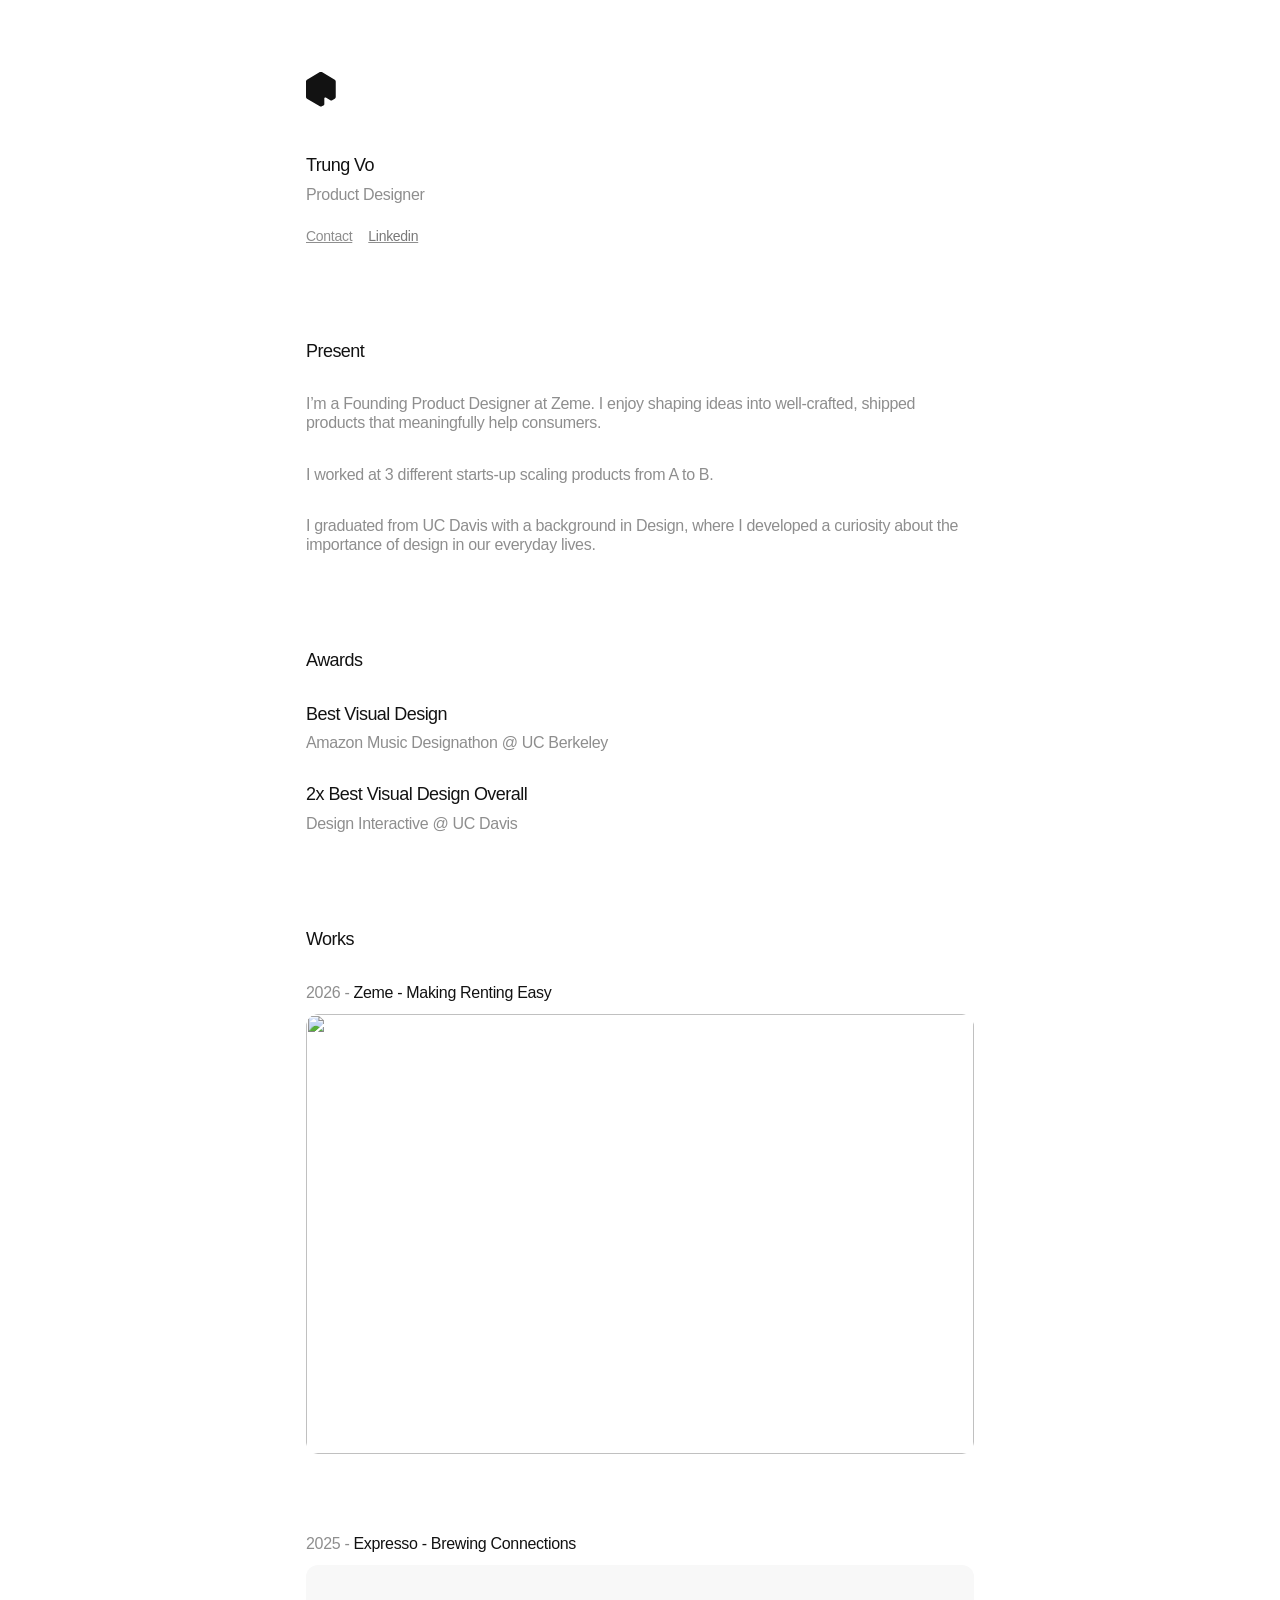
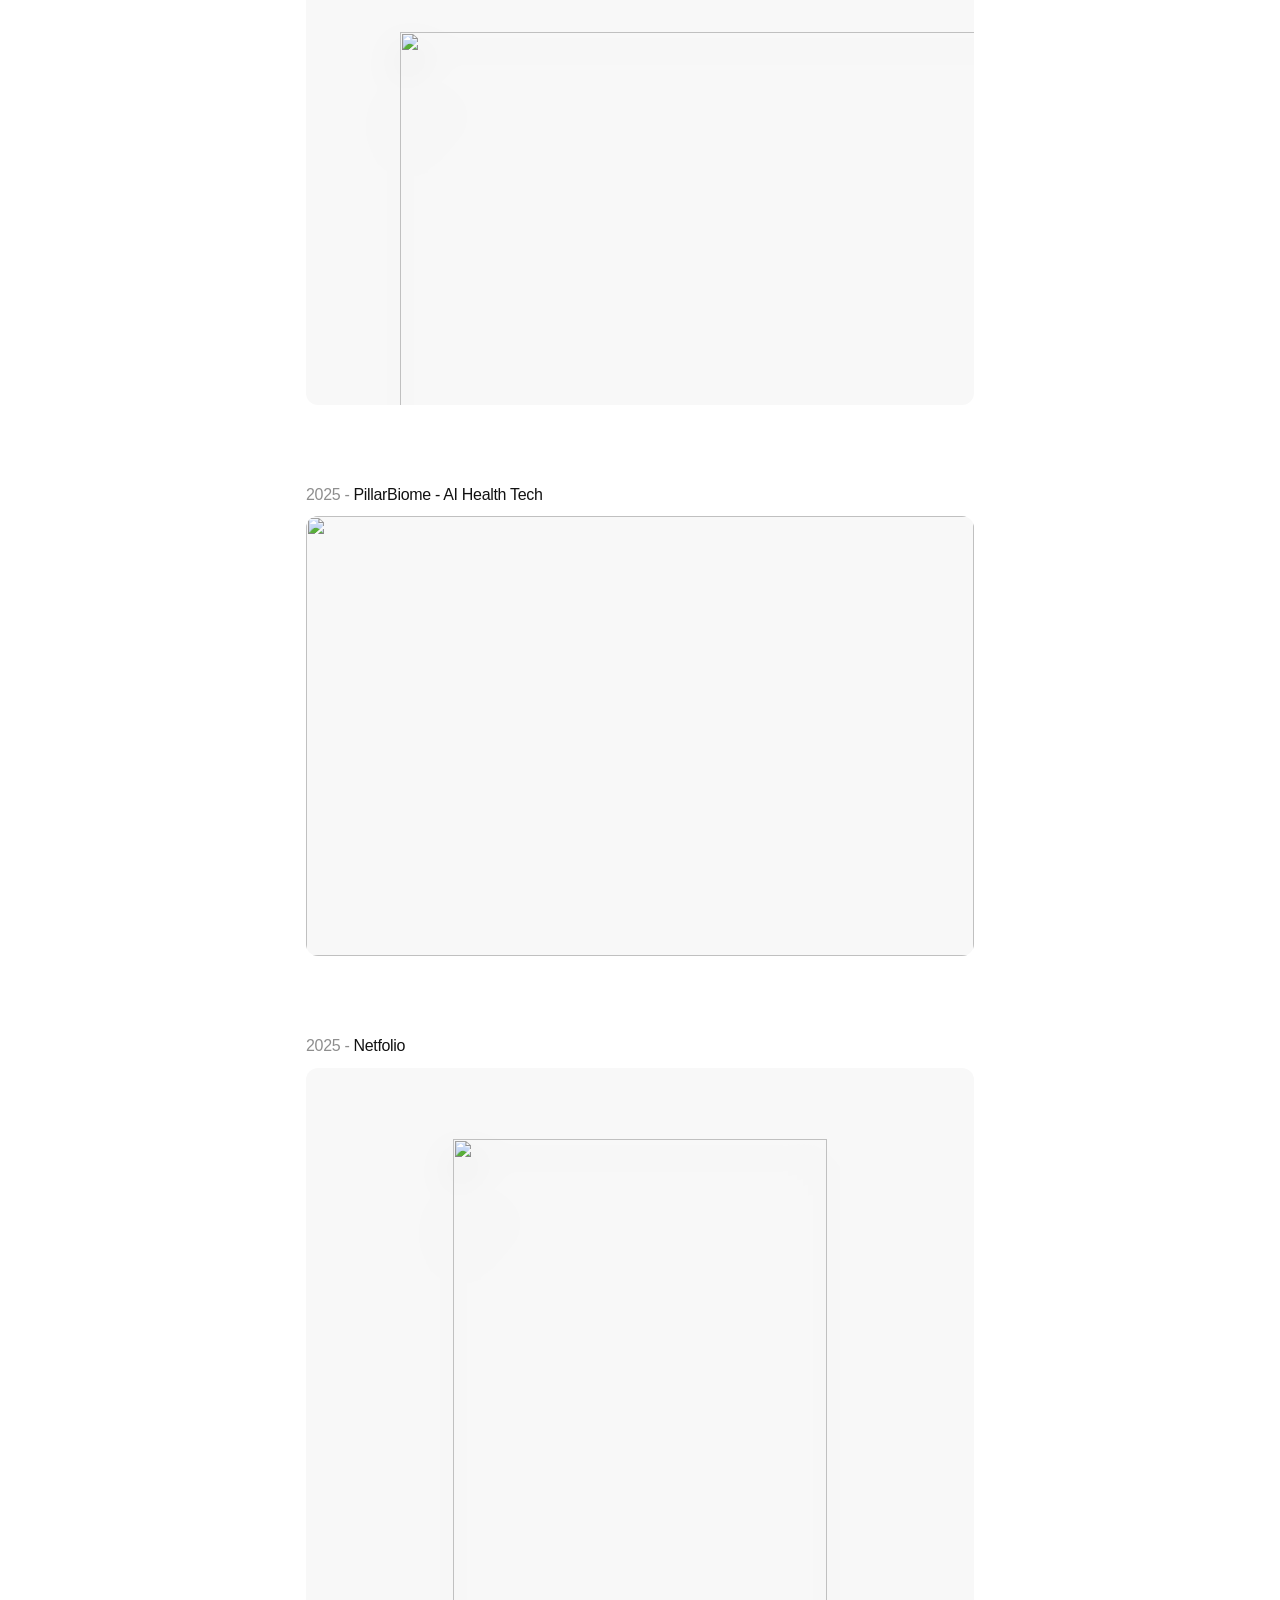
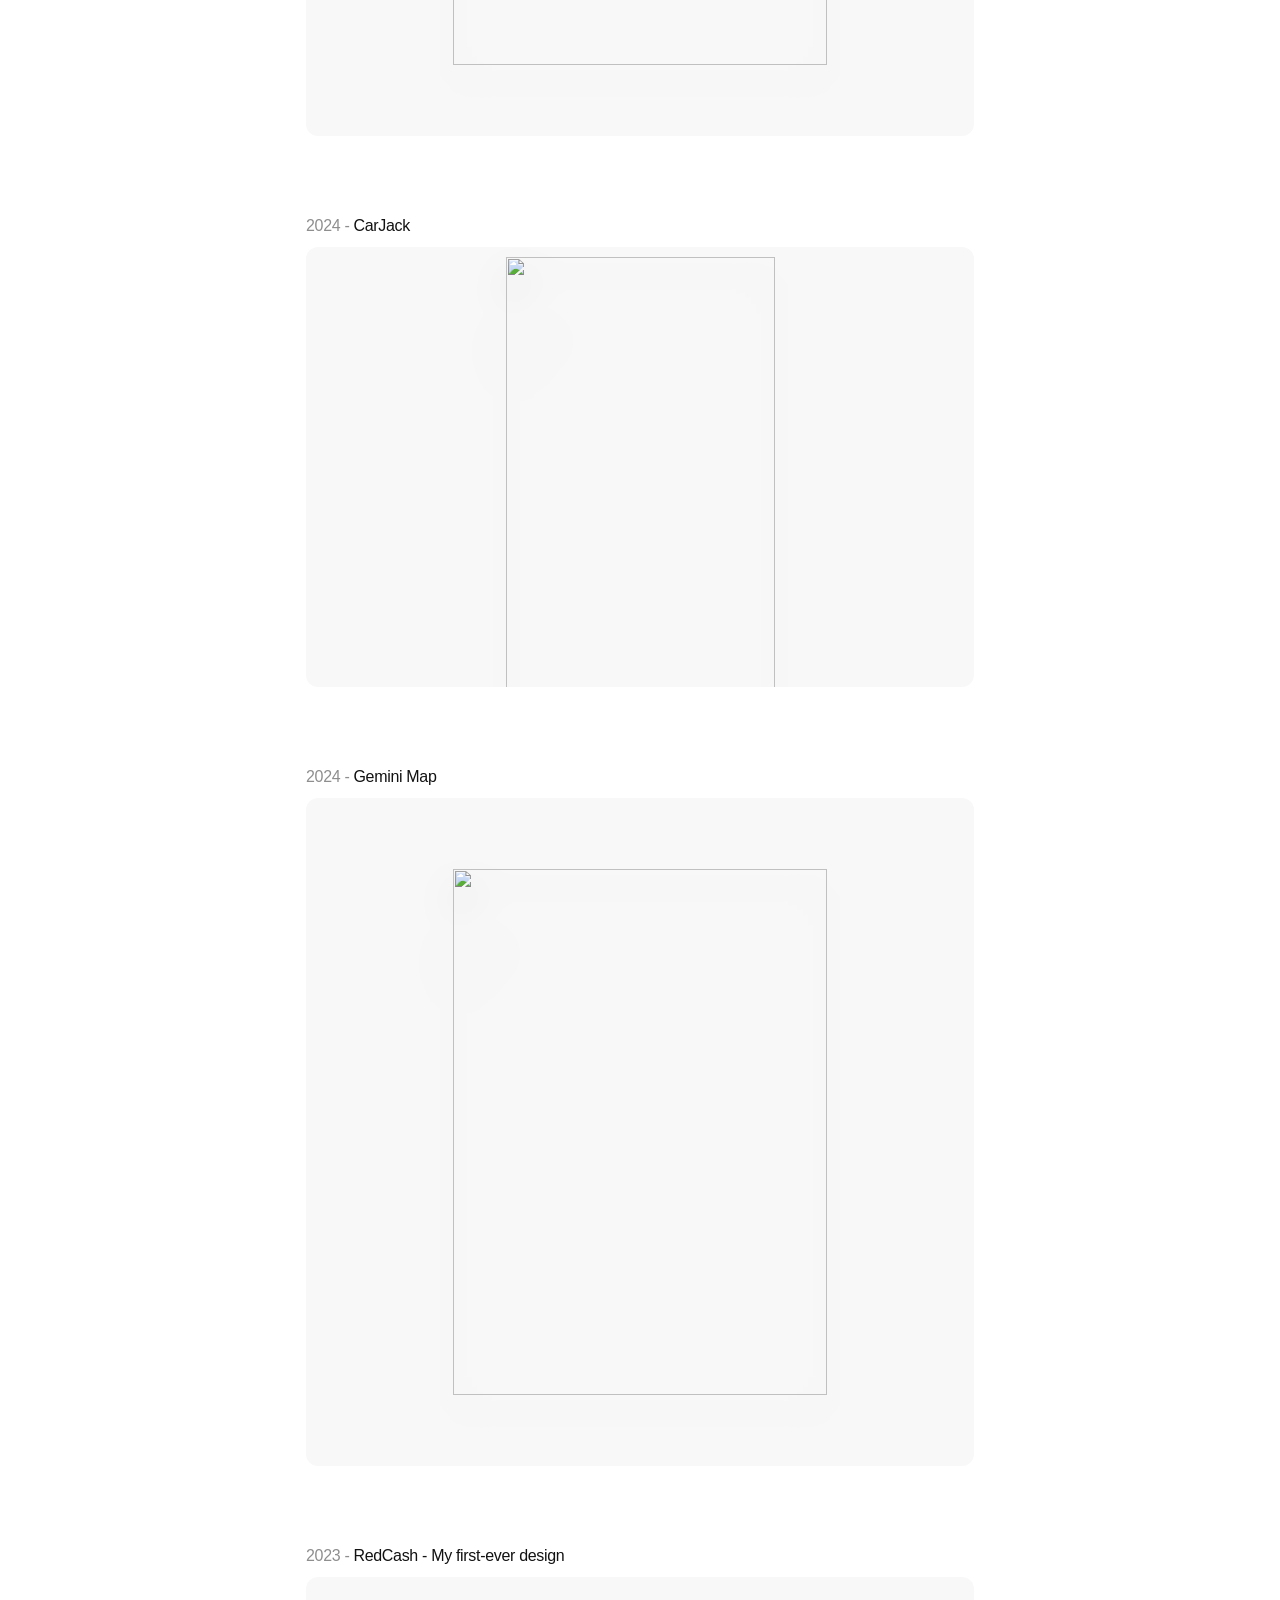
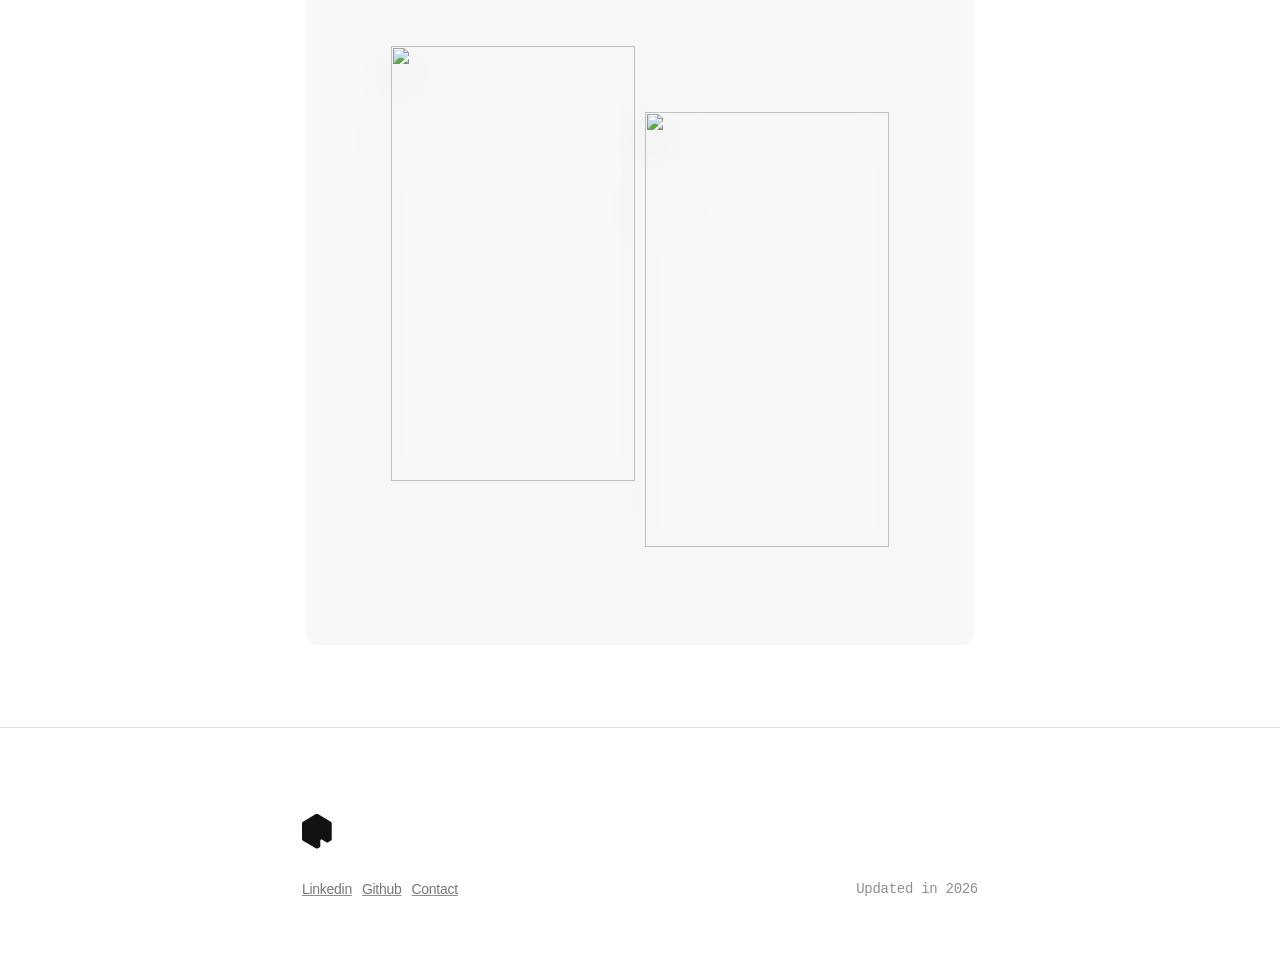
